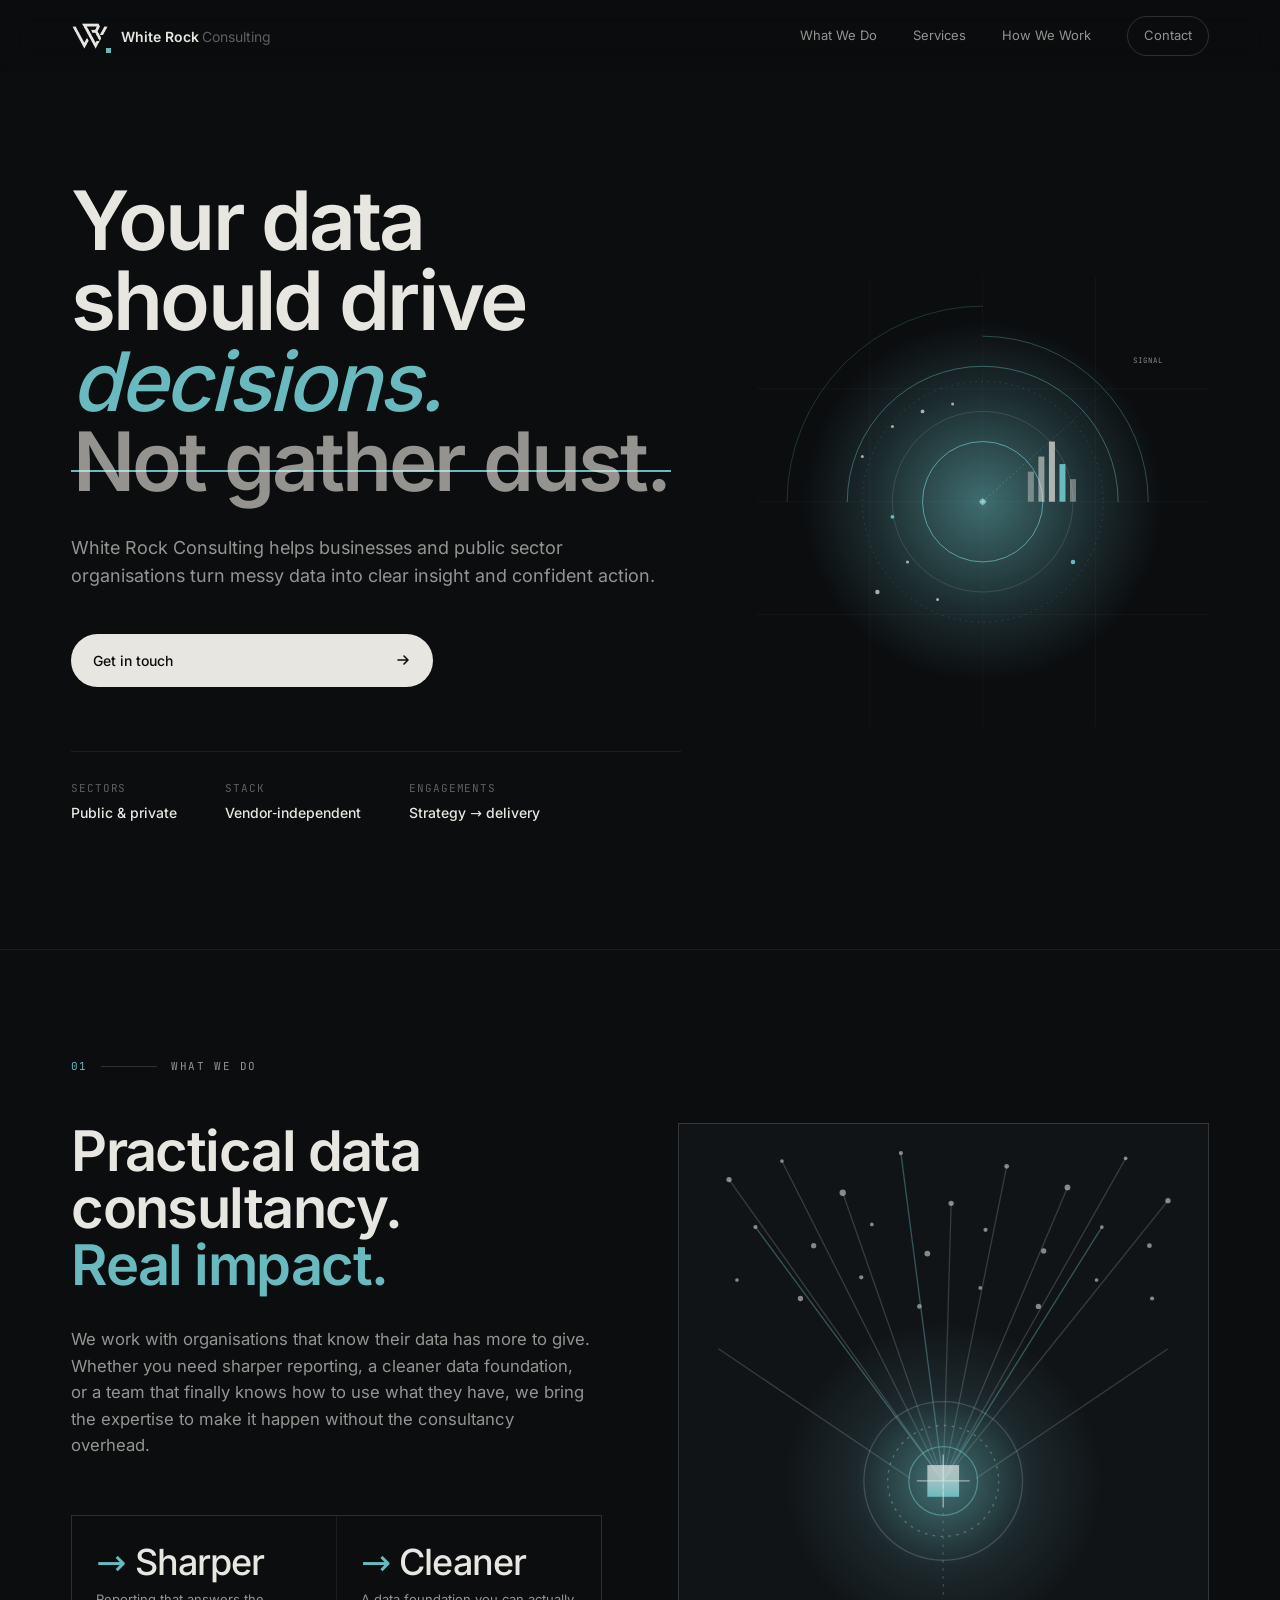
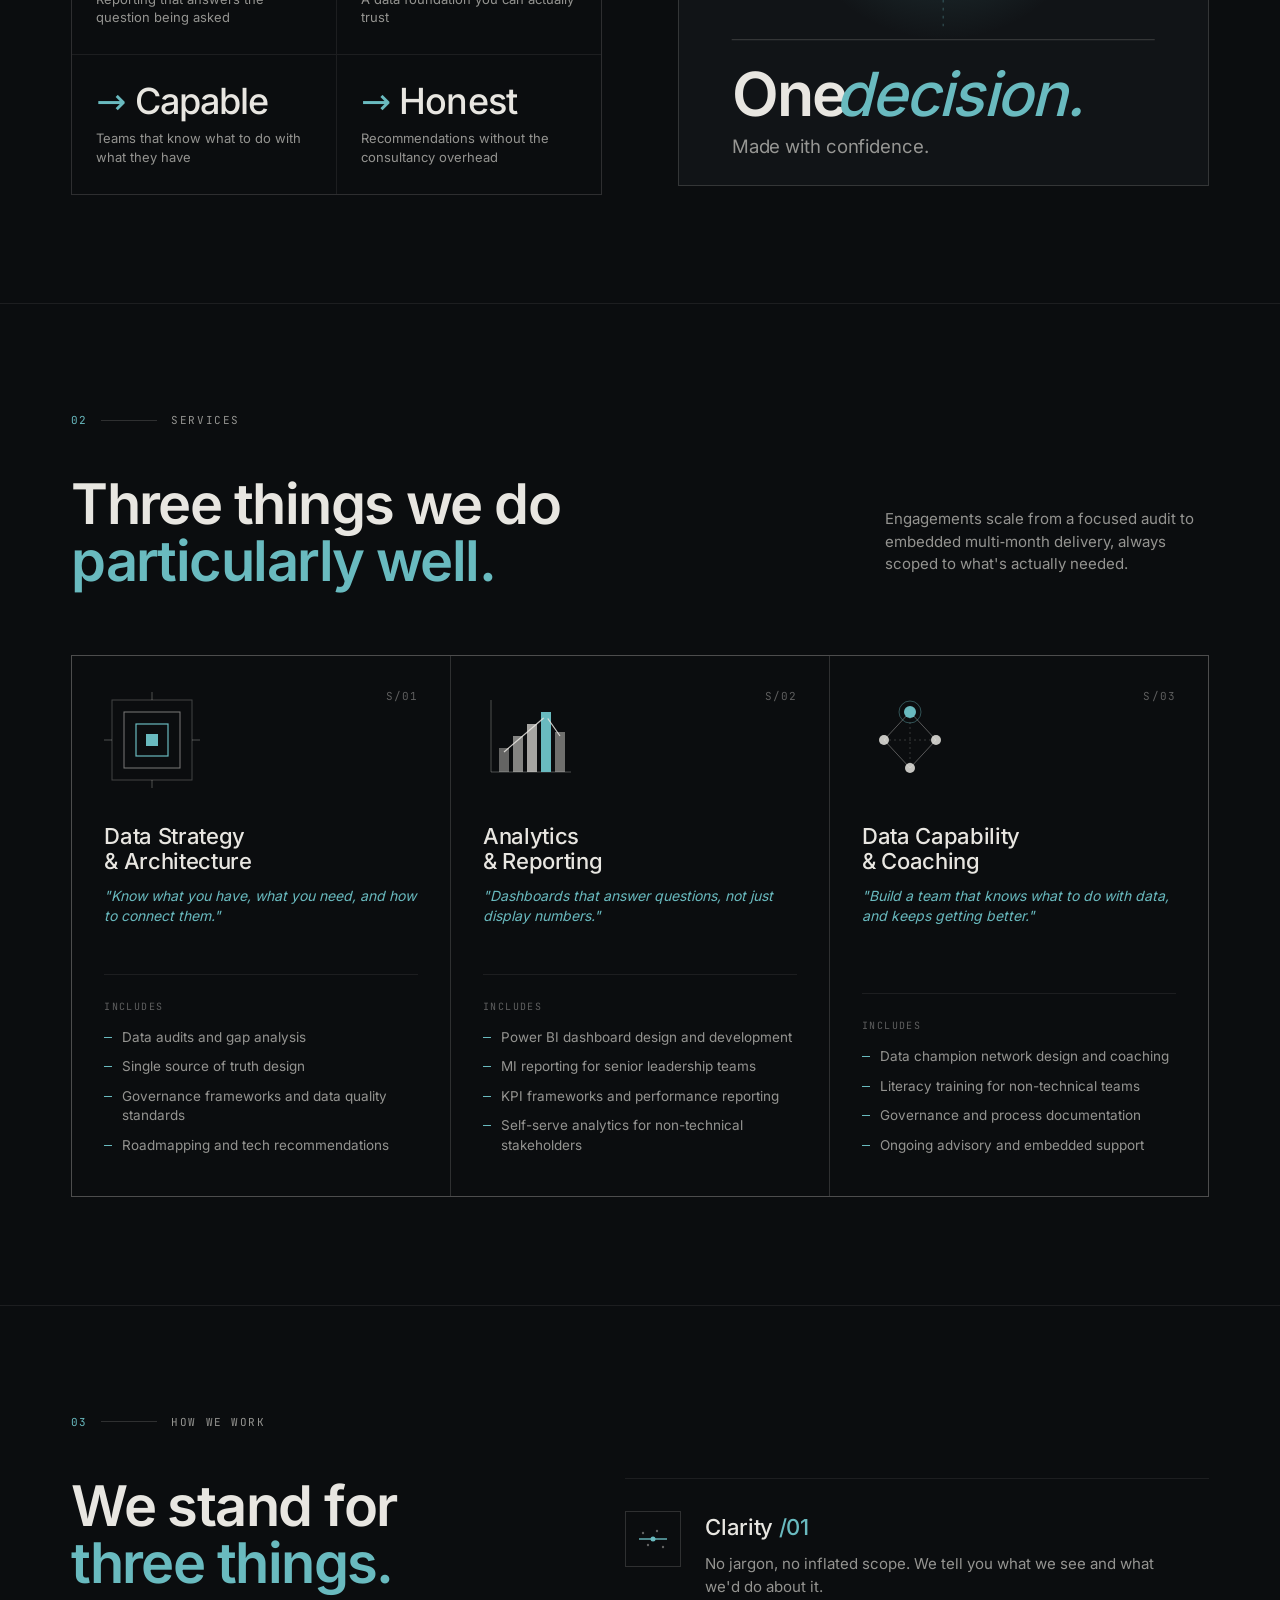
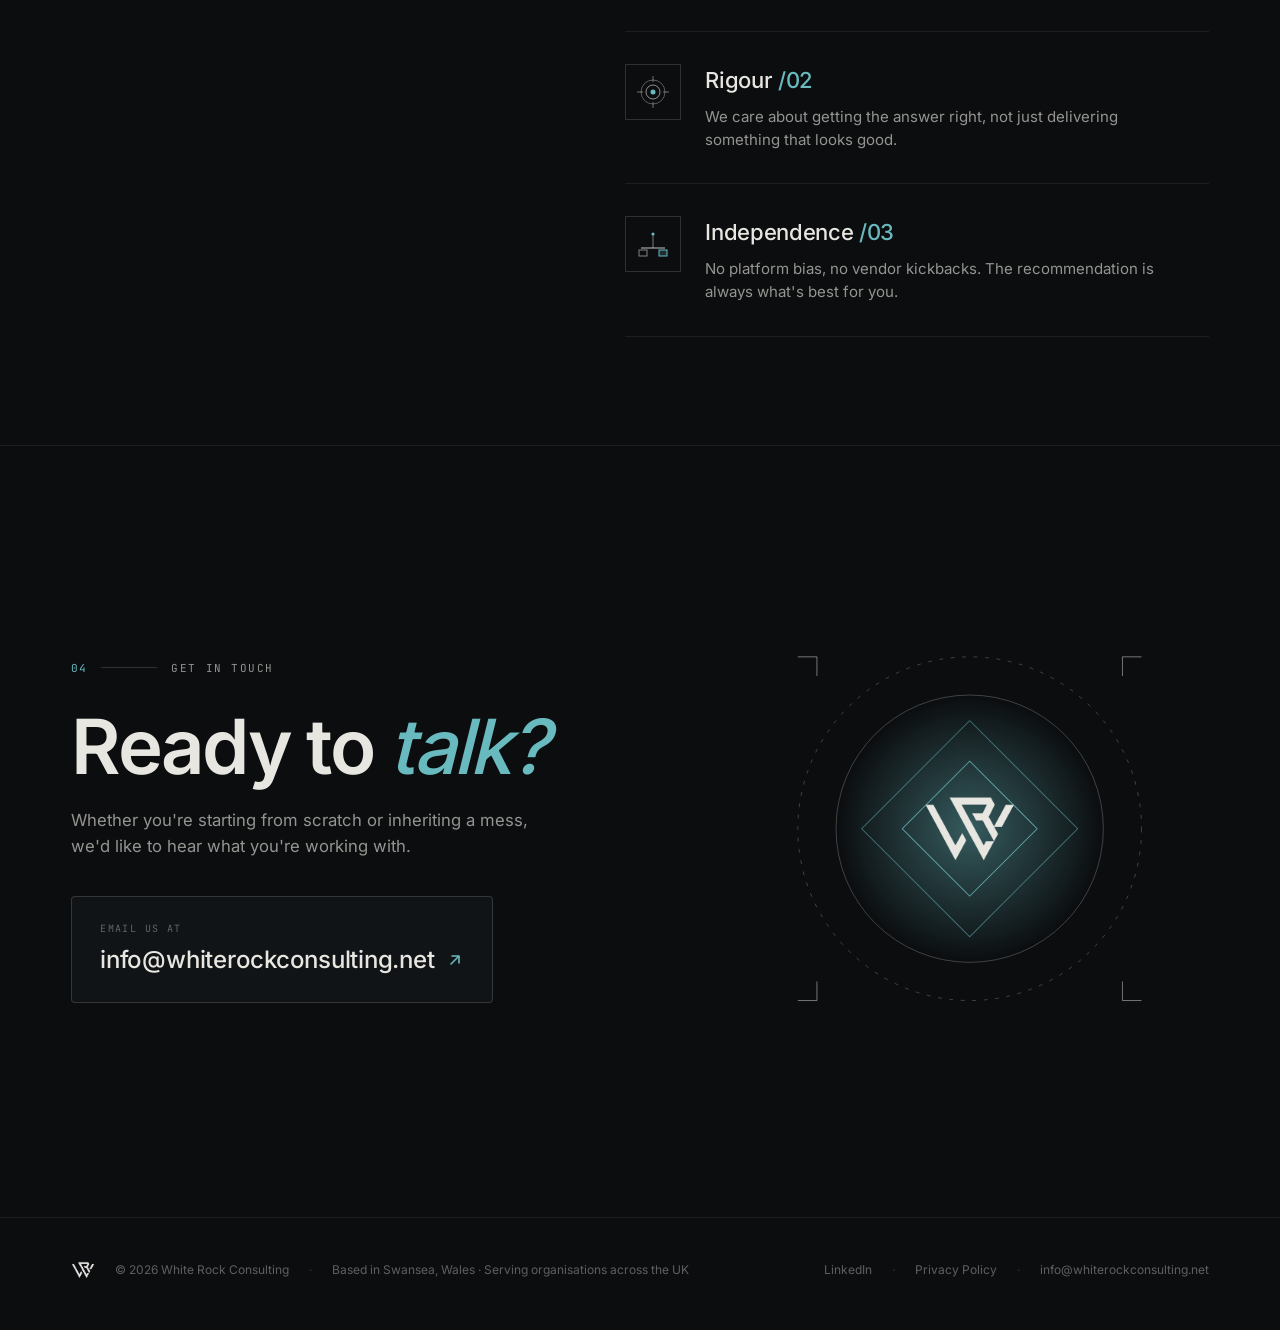
==== index.html @ 0b3af6db "Add files via upload" ====
<!DOCTYPE html>
<html>
<head>
  <meta charset="utf-8">
  <title>White Rock Consulting | Data Strategy and Analytics Consultancy | Wales, UK</title>
  <style>
    * { margin: 0; padding: 0; box-sizing: border-box; }
    body { background: #0B0D0F; display: flex; align-items: center; justify-content: center; min-height: 100vh; font-family: -apple-system, BlinkMacSystemFont, sans-serif; }
    #__bundler_loading { position: fixed; bottom: 20px; right: 20px; font: 13px/1.4 -apple-system, BlinkMacSystemFont, sans-serif; color: #666; background: #fff; padding: 8px 14px; border-radius: 8px; box-shadow: 0 1px 4px rgba(0,0,0,0.12); z-index: 10000; }
    #__bundler_thumbnail { position: fixed; inset: 0; width: 100%; height: 100%; display: flex; align-items: center; justify-content: center; background: #0B0D0F; z-index: 9999; }
    #__bundler_thumbnail svg { width: 100%; height: 100%; object-fit: contain; }
    #__bundler_placeholder { color: #999; font-size: 14px; }
  </style>
  <noscript>
    <style>#__bundler_loading { display: none; }</style>
    <div style="position:fixed;bottom:12px;left:12px;font:13px/1.4 -apple-system,BlinkMacSystemFont,sans-serif;color:#999;background:rgba(255,255,255,0.9);padding:6px 12px;border-radius:6px;box-shadow:0 1px 4px rgba(0,0,0,0.08);z-index:10000;">
      This page requires JavaScript to display.
    </div>
  </noscript>
  <meta name="viewport" content="width=device-width, initial-scale=1">
  <meta name="description" content="White Rock Consulting helps businesses and public sector organisations across the UK turn messy data into clear insight. Power BI dashboards, data strategy, MI reporting, and capability coaching. Based in Swansea, Wales.">
  <meta name="robots" content="index, follow">
  <link rel="canonical" href="https://whiterockconsulting.net/">
  <meta property="og:title" content="White Rock Consulting | Data Strategy and Analytics Consultancy">
  <meta property="og:description" content="Practical data consultancy for UK businesses and public sector. Power BI, data strategy, MI reporting and capability coaching. Based in Wales.">
  <meta property="og:url" content="https://whiterockconsulting.net">
  <meta property="og:type" content="website">
  <script type="application/ld+json">{"@context":"https://schema.org","@type":"ProfessionalService","name":"White Rock Consulting","url":"https://whiterockconsulting.net","email":"info@whiterockconsulting.net","address":{"@type":"PostalAddress","addressLocality":"Swansea","addressRegion":"Wales","addressCountry":"GB"},"areaServed":"GB","description":"Data strategy, analytics and reporting, and data capability coaching for businesses and public sector organisations across the UK.","serviceType":["Data Strategy","Power BI Consulting","Analytics and Reporting","MI Reporting","Data Capability Coaching"]}</script>
</head>
<body>
  <div id="__bundler_thumbnail">
  <svg viewBox="0 0 600 600" xmlns="http://www.w3.org/2000/svg">
    <defs>
      <radialGradient id="g" cx="50%" cy="50%" r="50%">
        <stop offset="0%" stop-color="#5b9aa8" stop-opacity="0.5"></stop>
        <stop offset="100%" stop-color="#5b9aa8" stop-opacity="0"></stop>
      </radialGradient>
    </defs>
    <circle cx="300" cy="300" r="240" fill="url(#g)"></circle>
    <g fill="none" stroke="#5b9aa8" stroke-width="1.4">
      <circle cx="300" cy="300" r="80"></circle>
      <path d="M120 300 A 180 180 0 0 1 480 300"></path>
    </g>
    <g fill="none" stroke="#E8E6E1" stroke-opacity="0.4" stroke-width="1.4">
      <circle cx="300" cy="300" r="120"></circle>
    </g>
    <text x="300" y="320" text-anchor="middle" font-family="Inter, sans-serif" font-size="48" font-weight="700" fill="#E8E6E1" letter-spacing="0.04em">WR</text>
  </svg>
</div>
  <div id="__bundler_loading">Unpacking...</div>

  <script>
    
document.addEventListener('DOMContentLoaded', async function() {
  const loading = document.getElementById('__bundler_loading');
  function setStatus(msg) { if (loading) loading.textContent = msg; }

  // Error sink persists across replaceWith since it's on window, not the DOM.
  window.addEventListener('error', function(e) {
    var p = document.body || document.documentElement;
    var d = document.getElementById('__bundler_err') || p.appendChild(document.createElement('div'));
    d.id = '__bundler_err';
    d.style.cssText = 'position:fixed;bottom:12px;left:12px;right:12px;font:12px/1.4 ui-monospace,monospace;background:#2a1215;color:#ff8a80;padding:10px 14px;border-radius:8px;border:1px solid #5c2b2e;z-index:99999;white-space:pre-wrap;max-height:40vh;overflow:auto';
    d.textContent = (d.textContent ? d.textContent + String.fromCharCode(10) : '') +
      '[bundle] ' + (e.message || e.type) +
      (e.filename ? ' (' + e.filename.slice(0, 60) + ':' + e.lineno + ')' : '');
  }, true);

  try {
    const manifestEl = document.querySelector('script[type="__bundler/manifest"]');
    const templateEl = document.querySelector('script[type="__bundler/template"]');
    if (!manifestEl || !templateEl) {
      setStatus('Error: missing bundle data');
      console.error('[bundler] Missing script tags — manifestEl:', !!manifestEl, 'templateEl:', !!templateEl);
      return;
    }

    const manifest = JSON.parse(manifestEl.textContent);
    let template = JSON.parse(templateEl.textContent);

    const uuids = Object.keys(manifest);
    setStatus('Unpacking ' + uuids.length + ' assets...');

    const blobUrls = {};
    await Promise.all(uuids.map(async (uuid) => {
      const entry = manifest[uuid];
      try {
        const binaryStr = atob(entry.data);
        const bytes = new Uint8Array(binaryStr.length);
        for (let i = 0; i < binaryStr.length; i++) bytes[i] = binaryStr.charCodeAt(i);

        let finalBytes = bytes;
        if (entry.compressed) {
          if (typeof DecompressionStream !== 'undefined') {
            const ds = new DecompressionStream('gzip');
            const writer = ds.writable.getWriter();
            const reader = ds.readable.getReader();
            writer.write(bytes);
            writer.close();
            const chunks = [];
            let totalLen = 0;
            while (true) {
              const { done, value } = await reader.read();
              if (done) break;
              chunks.push(value);
              totalLen += value.length;
            }
            finalBytes = new Uint8Array(totalLen);
            let offset = 0;
            for (const chunk of chunks) { finalBytes.set(chunk, offset); offset += chunk.length; }
          } else {
            console.warn('DecompressionStream not available, asset ' + uuid + ' may not render');
          }
        }

        blobUrls[uuid] = URL.createObjectURL(new Blob([finalBytes], { type: entry.mime }));
      } catch (err) {
        console.error('Failed to decode asset ' + uuid + ':', err);
        blobUrls[uuid] = URL.createObjectURL(new Blob([], { type: entry.mime }));
      }
    }));

    const extResEl = document.querySelector('script[type="__bundler/ext_resources"]');
    const extResources = extResEl ? JSON.parse(extResEl.textContent) : [];
    const resourceMap = {};
    for (const entry of extResources) {
      if (blobUrls[entry.uuid]) resourceMap[entry.id] = blobUrls[entry.uuid];
    }

    setStatus('Rendering...');
    for (const uuid of uuids) template = template.split(uuid).join(blobUrls[uuid]);

    // Strip integrity + crossorigin — blob URLs from a file:// document inherit
    // a null origin, so crossorigin forces a CORS fetch that SRI then rejects.
    // The manifest bytes are ours; SRI protects against CDN compromise, not this.
    template = template.replace(/\s+integrity="[^"]*"/gi, '').replace(/\s+crossorigin="[^"]*"/gi, '');

    const resourceScript = '<script>window.__resources = ' +
      JSON.stringify(resourceMap).split('</' + 'script>').join('<\\/' + 'script>') +
      ';</' + 'script>';
    // Inject after <head> so the DOCTYPE stays first; prepending the script
    // would push the parser into quirks mode. DOMParser always emits a <head>
    // (synthesizing one if the source HTML omitted it) but may carry
    // attributes through, so match the full opening tag. slice() rather than
    // replace() keeps us clear of $-pattern substitution in resourceScript.
    const headOpen = template.match(/<head[^>]*>/i);
    if (headOpen) {
      const i = headOpen.index + headOpen[0].length;
      template = template.slice(0, i) + resourceScript + template.slice(i);
    }

    // Parse the template and swap the root element. Scripts inserted via
    // DOMParser/replaceWith are inert per spec — re-create each with
    // createElement so they execute, awaiting onload for src scripts to
    // preserve ordering (React before ReactDOM before Babel before text/babel).
    const doc = new DOMParser().parseFromString(template, 'text/html');
    document.documentElement.replaceWith(doc.documentElement);
    const dead = Array.from(document.scripts);
    for (const old of dead) {
      const s = document.createElement('script');
      for (const a of old.attributes) s.setAttribute(a.name, a.value);
      s.textContent = old.textContent;
      // text/babel scripts with a src: fetch and inline. transformScriptTags
      // does XHR against the src, but blob:null/ from a file:// origin is
      // silently dropped. Inlining makes it a plain inline babel script,
      // which transformScriptTags handles unconditionally.
      if ((s.type === 'text/babel' || s.type === 'text/jsx') && s.src) {
        const r = await fetch(s.src);
        s.textContent = await r.text();
        s.removeAttribute('src');
      }
      const p = s.src ? new Promise(function(r) { s.onload = s.onerror = r; }) : null;
      old.replaceWith(s);
      if (p) await p;
    }
    // Babel standalone auto-transforms type=text/babel on DOMContentLoaded,
    // which fired before we swapped the document. Trigger manually if present.
    if (window.Babel && typeof window.Babel.transformScriptTags === 'function') {
      window.Babel.transformScriptTags();
    }
  } catch (err) {
    setStatus('Error unpacking: ' + err.message);
    console.error('Bundle unpack error:', err);
  }
});

  </script>

  <script type="__bundler/manifest">
{"7ad428e5-df60-46a5-8f53-5d02e26fbb34":{"mime":"image/png","compressed":false,"data":"iVBORw0KGgoAAAANSUhEUgAAAfQAAAH0CAYAAADL1t+KAAAQAElEQVR4Aey9aZAkx3Xn+V5kt6x326Y/9JKdEZndldlabn8YNW1tod2xsdYHEjIND4kCzyFBiaS4IkVCFHEQ940GSAIkiJMgKR7gJYIHeALgLc0SQ7NRr+3aEjszbJsZg3HUWVXIq0nDB5jBpo1VGT7umVmN6urMqsjM8Ij3Iv5pHpWZEe7Pn/9eZL1wD4/[base64]/6AAAiAAAiAgG4CcOi67QftQQAE/[base64]/BHKTDoeeG3pUDAIgAAIgAALpEYBDT48lJIEACIAACICAXwLbSIdD3wYODoEACIAACICAFgJw6FosBT1BAARAAARAYBsCKTj0baTjEAiAAAiAAAiAQCYE4NAzwYxKQAAEQAAEQMAvAfEO3W/zIR0EQAAEQAAEikEADr0YdkQrQAAEQAAESk6g5A695NZH80EABEAABApDAA69MKZEQ0AABEAABMpMAA7do/UhGgRAAARAAASyIgCHnhVp1AMCIAACIAACHgnAoXuE61c0pIMACIAACIDACwTg0F9ggU8gAAIgAAIgoJYAHLpa0/lVHNJBAARAAAR0EYBD12UvaAsCIAACIAACEwnAoU/[base64]/BKAdBAAgXwJwKHnyx+1gwAIgAAIgEAqBODQU8EIISAAAn4JQDoIgMBOBODQdyKE4yAAAiAAAiCggAAcugIjQUUQAAG/BCAdBIpAAA69CFZEG0AABEAABEpPAA699KcAAIAACPglAOkgkA0BOPRsOKMWEAABEAABEPBKAA7dK14IBwEQAAG/[base64]/3U8BEEtiUAh74tHhxMQiDmuMJMt2EDA5wD6Z4DxObrv1ldrSf5HSIPCCR16CAFAlMJRFHzY/Zg225IIAACKRNYq8R3pSwS4gpKAA69oIbNulmG6aas60R9IFAGAkz09l5v9aVlaCvauBgBGQ59sTagtAACUdT4siHztABVoAIIFI6AiQd3F65RaFDqBODQU0daYoFMVxBeIAACqRNg4lf1eq0/[base64]/dN5fnFJkAACILCFwP5eZ+WDW/bhKwhQAAYlJuCx6YcOHXqWiBHhivACAR8EzNX9/[base64]/P2A3JDwFILS+Baq+zfEN5m4+Ww6HjHMiUQBi+5LQxdHemlaIyECgPgetXV1f3l6e5aOlmAnDom2ngcyYEonrD9dKfzaQyVJIuAUiTTmDf7soA0RmlW8mTfnDonsBC7PYEDJtbt8+BoyAAAvMR4A/8ZnW1Pl9ZlNJMAA5ds/UU6x5FzU9a9Vt2QwKBDQJ4T4nAeiX+aEqiIEYRATh0RcYqmqqGCSFhi2ZUtEcKgT/v9VZfKkUZ6JENATj0bDijlgkEoqjxLSZ6asIh7AKB9AmUTWIc31O2Jpe9vXDoZT8D8m6/MZfmrQLqB4GCEnhFr9f6w4K2Dc2aQAAOfQIU7MqOQLXedIu2/[base64]/q9/+pOumI130QnhkBOPTMUKOiJATC2tL9RLxCOl7/hcj8HBsYvHAOiD5x95hB5Q7RGkK5hQik6tA7nZX/vds99XK52+q/WIgWCmdCgCm+MZOKFq/kv4a15suxgYE7B2IKbl38lPIu4T3ea8i2gqm19Xqn/qVcX/SCn5zagDkOpOrQrbBXsAmelLvF/0+vt3J0Dk4okiGBaq35VVvdSbtJT3/Sb7eOSVcS+mVDIDAkf0EUNt/Ihka+tQx/l3Hwf8v1RcGGn/ximqSsD05PnB0uvdNK69tNborNx+UqB802CLAhHcFmmB/a0Bnv5SUwDLHK5l9KJ2CIPyhdxzT0M8zpPHufhjLbyTDsJgJvl2OmY6k69HHN0oedLux3Vl4x1hVvQglU641/sKo9aTfRyRBd0O0uv1m0klDOP4FB8GH/lSxYg+2dR1HjPy0oRXxx+//9dVZJDSNnJ8L6UqojJqk79LDW+KyFecpuYpMhc69Y5aDYCwQCvuyFL3I/2dEE+UOtcvGp16zbbV1I6J2LsaP9/65iFIKNuSZtaKk7dKcgk0ldUSc3xe1ov7P8thTlQZQHAmG45O6jP+JBdNoim732MlaNS5uqEnkcB+5Wo2xtmR4tSe/8EmsIDfOkHh8vTGXVTS95cejVWvM7VsVf2E1sskOlHxGrHBQ7S2DXILj+7BfJH5iOE16lI+BmUevonVMpHlczZG5XcBIOKOCbfeh5jkNPswI7DCk9dnDd3mvRMfEqTcMok+VCwtof6X0K1EYkLgVGSltFjit3pS0zdXmGvlmG3nmvs+wu/g+kzi99gQ+PRx9Tl+zNoVfrjX+02v7IbmKTdRS3iVUOip0lsD6ouAlHCkLC8lW93q80/EM5yxYf5ifQ7a6+TEXvPCANvdb5DWFLjn93qc4Yt2J9pDMUrN3qQ7CT6c2hO+EUbB4uHe6R9mdfv7uMCU3SrLJFn0OHDj1rDMm/T0m0h+Ld7uJjSwvwtYgE2MTyOwQl6Z3b350LRrVP/HnG9GAYvuS0Lz29OvQwPPRLe6/6K76UT0OudRSX/WZ1tZ6GLMjwRyCqN9yFl1uRzV8l6Uh+96+feeZIOqIgRSoBF4XM6nah3UQnU4Leebd7qmmN8F67SU+nw6jhbgt409OrQ3da7x4EmQyDuLrm3PYMghirEM0JL8tixvAtWdY3b12DykBHUIt5G4hyRAqeO2eib5Xh3jlT4CY47yH5L+/zLbw7dDepicjcL5m1YXonQsJKttBIt6i+9EVD5unRN8F/DV00DD0pWEWoNj+BYe+c6Q/nl5BNyZjpOBX8NfydGXqLgma2wlrjAd96enforgFrg4rrAT/vPovdYuOGdKeoh91iCDDpeDIBIWHFnDKpKxIH4gOXlKV3bjtjGubW2D5tuiFep53TmTh0N6mJiKWD/+Ph1R7hJZlAFDV/aPU7YTfRyYxCwr5JtJJQbmYCw9450R/NXDDjAmXonZ/urL6KiF9G8l8n0w7xOq3JmTh0V3lYW3IOXfbCLTn1qhwfbMkJDIxREZWNDeFeenKz6sgZB+IDtNje+bfLcO88pljF7yugILPIqZk5dPdrtSfabe5d6jbuVWGhDakGGutVrzefIkPfHH+V/NbsdlfeJ1lB6JacwLh3/q+Sl8gnp+2di/4/mwYV+7t6p5UjPsSr9Sk/PVA79BOrayYpU4derTU+Y1t1ym5ik+1VFexeuljUCylmgvi6hQRkVJiNEX+/NSMU+quJg9ulN8I6kO+UoXduf1cqLlo44KuzPGcydeiuYSx/4ZZmt916v9MVm1wCUXS4RcyfkKvhWc32d9vL4h3BWW3xl/CSBgAAEABJREFUYSKBce9c/rLLTLdObECBdo5DvDbFN4npUV8hXqe1PXOHrmHhFmbGP+BpZ8yW/Xl+XVtnd5Uu++kJC4iZrh2HprTfkDQSMHEg/hGwsvTO7fkjPbaJVZHOGIq9BpFxlWzdgq07svjOhqQv3LK/11nBUGkWJ8MCdbinJ5hVPG64h+Ld4idTLWCKQhd1vXMmeqX4Rpahd95ddkFkVIR4HY4iZnzS5OLQ3cItTPzjjNs6Y3XmavSqZkSWevadBVajprvw8hYbeWcNEud4L0LCJmYlKiPHFfHD2Ib4u0W/dz4M8Sq/M+jO3ed8h3h1lUzacnHoThET8HXuXfC2x/aqnLMQrCJUcwSYSPw/XKfnIFjHhEsHQtF2ut363wyZV4tXmY2KsMiLcGSEeKWdXrk5dA0Lt1h470GvylIQntzTE/af7swhYbNvFr8OwYuyp75IjTGzi3K5iAjvZcvQOx+G5tYT4tXdFvBu90kV5ObQnTIKFm4h9KqcpeRvAQXXydfSaojgRRaCjuR651bTP7ab7FSC3rmJzT2yjTDSzuQ8oTpXh65h4RYi9KpIwataW3rMDr0/JUfVyZoYogv6ndbrJx/FXkkEbO9cwS03/l7R7527EK/2ty1/UiLRySha+lKe53CuDt01XMXCLehVOVPJ35SEhDXE98mHWW4Nx73zP5FOwbC5WbqOi+oXI8RrYoS5O3T36BERe18nlhZ4mWGvauV1C4hA0QwIVOvNE0TmsQyqWrSKZr+zcskiQlDWL4GYWMFjhuaxKGr8J78k8pXea69cbDUQH+LV/t/5+YEMQ7xaJhNT7g7daRXWlj5s30Uv3GKvEjFD2RpJeqrEu1TcSzdkbpfOsqz6DXvnTK+R3v7AkIKLjgUpshHd2dtoHRu6ceNznu8iHLoDYO+R3ObepW5MfKTXWX6PVP2g14jAiw8edLPdPzv6JvrvgX53WejjdqK5eVcuDvi490oWrsA8dqDe/P8XFiNYgP1/e71VT0WI19HooNU25yTGoVcVLNxibaVgkozVsuwpWHPP5J6RjsEYhISVZqNh79zQRdL02qpPKXrnRBpCvA5MDiFet54PG9/FOHSnEMtfuMX2qlrOWTh1sQklEIYvOU3EGh5z2cuDXaJHpsjDS7LImFmDPR4vfO9cS4hXoofzCPE67TckyqFrWLjFGL5udXV1/[base64]/1muvXJQkI/KkS2DUOzfiw/[base64]/WJ1g2IvEAhYxb10q7D49betjoVJgSH5j4BxOr1z0UZTE+LVXCOZo2iHrmHhFiY+0u2uvFOykaEbURgunWRDuS5tSMleCF6UjNPCuWzv/PcM0ZsWFuRZQOF7553lKyxC+SFeiR4fj/ZZdWUm0Q7dIQsVLNzCxqBX5YwlfKvEwc1WRQUhYRG8yNrJe7K9c/nD2Kyld76QuVSEeKWA3f+PhRrqu7B4h+4AMJH0H169216+1umKTS4BNy+DmT4uV8OzmiF40VkUfj7Y3vk/t73zf+1HenpSg0EsKhJZei0bSeqNQrweGH0T/fdhN8onWkOrnAqHXlWwcIt1FDchJKw9o4SnatRw99KfE64mkUHwIp82sp0E+Y6S6YkDBw//e58c8pTd6/3qACWMDJqnnrbuM9JCvFqdJiYVDt1pbpik94D37aoMbnK6YpNNgNncIVvDkXaM4EUjECn/db1z60jekrLY1MXZ3vltqQuVJDDe7X6H4kO8EtOD0kK8TjOjGoceRY1v20b8wm5iExNf+ZvV1bpYBaHYkEA1at7LRM8Mv0j+w/Tmbnfl/8hLxV639fVep/Vvi7axoR/kxXSGeh8vdu985ahl8W67CUjbqnA6jBrXb5tD0EE1Dt0xsz/Ey9275G29En9Esn7Q7SwBDRNxiI3JLxaD4Z8R8cuKt9FhEv4K4rjQUeEoHk4kFh/i1Z4md9lNTVLl0FUs3EL0NrfAgJozoKSKVmuNR2zTT9pNejrW6y2/Jg8lw1rjc4bM03nUXe46zWNF7p33261j1r7il6m1Orbsb2DhC2orJ7OkyqE7KiZQECAkNhpmUjucpd6Y+CoNAExs7s1Lz4ACN4kwr+pLWW8QG/nBbhawjGHWEeLYsIpRvM2mUOfQ3cIttgGud2XfxKYLe+3lPxKrHRQbEqjWlv7efnjSbqKTvfA40mu3/jIPJS0jF+ZS9NyVPLj4q5O/V+Teea+9crFl53ro9k10OhnWl74hWsOhcuf+UefQnfq7BoH8SQpMCAnrjCV9C/gy6SoO9WPO7V4e63i0aIhJ+5+Y4mI/KaMkxKsdmRId4nXaea7SobsAIbZB0u9tHO11Wn9m9UQSTGAULIK/JljFDdUO9DrLuQwBurkrRMb11Dd0wbsHAob4u7Va8z97EC1CZL+zcolVRHyIV0P00wO1Qz+xuqpLaTv0zACoWLiF+O7MgKCiuQkYVhM/ILfgRZV4F+6lz32GJStoKBYfWjRZSybnMmRun3xE1N4BB3y1KI1mUEatQ9ewcIu1Q73XGS48YD8iSSUQRYdbVjfpIz5WRdq7u5JPKNAXHzzoZrt/zimBLX0Ctlf4nSL3zrvt5eOWmvgQr0z0yGjUzmqrMOly6FsAhwoWbrEq32I3JOEExiM+8kPCEl3e7Z7KZdiSKwN3Lp8RbkqV6hkyjq1K3XdS2oV4ZaYP7JRPwPEzMet+/l+1Q3cnABMfd++Ct/22l57bhCbBXESpNhrxIRV2Yspngly1+rt9ey89t0foRJ0wKSrDRN8ucu+cRiFe96WIzI8opgfHo3V+5GcgVb1Dr9aWPm05nbLbosln+SsQEtYn3nRkh7WGi/J3Oh1pHqUYvrjdbl3gsYaposNa093nfXZqBhyYmcCAjPyFYmZu1ajAeDRJQ4jX5zSFeB3RPf+veofummRY/MIte9Z3mTucrtiEEzAml5nks1KpMD80a5kU8+NcTgmm7Z1/q8i9c6bAXSRXSP5LxejcThgL4dA1LNxCxvzlr5955shOBsHxfAmE9eYXjI5wp8e63dar86BlRzIetPW27Ya0IIEBmdsWFCG2eL/dOkaGxK9qZwG6EK/uwsN+1J0K4dCdCTQEvxjwAPcfnbGEbxywipCw9p9lfjPzDasMvCHq1DP0zSL3zo2SEK9WTw2P0yU6dQvj0F3wC9uzkh0MgOk1w6vWRKaZKRMyp0ggDBs/sOJO2E10YuIj3e7KO/NQMqwvfd1eUPwyj7qLUmfM5nhR2rK1Hf3OyuvsvmN2k55ORtHSl6QrmVS/wjh012AOKte6d9Fbvvc+RaORpNzAmEsl6TNNFzbDZSinHfa7v2Ku8FtBgaUzPVro3jmZD2qwXkBBoUaaCuXQNSzcYogu6HaX36ThZD+rYwk/1OvNp5jo2wqaXu+2l3O5kA3D5s8sH7fAjX1DmoVAbExhhnm3ttv2zl2I16Nb98v7bn5+QGmI12ksC+XQXSM1LNxi7/frWD7QAS3xxoNAxYx3Zrr5mWee+Z/yMJVlVKgeTkYM/9+C985VXKzY/8M3ZmTvzKopnENXsnBL0977fF9mVpZdkVjtDhw69Cs7pP0psQq+oNg/qwTrufxzqh469B+tGo/YDSk5gX/R662+NHl2PTl7nWW3Eqb4EK9kb3lU603x82RmtXzhHLoDMA7j+bz7LHWzjkLFPSap/LLSy1TWXW9D9LnkWDDxlXkFL9IwKuYYidoGcX5PKHgC4UK8WtEaRrUGhuLrra6FS4V06KMwnkb6c4X77b1P5ywKd1KJatCCyoThS07bIW0Vq+atV+KPLtjcuYqPRsXM/XMVLmshpj/stZf/[base64]/Y7K6+Ys+xCxcLR4jaiR8UWaqCPwmzUXwT19YR4PT0+R31YUoTMQjt0R9iw+IVbaD2I1f+oHeuib0wm25CwcwI1ZPILMWzMTXOqXdZih7U/8WL/x96pwXhMrGOUbQGYhXfoUdRwwUF+sQAj70Wto3hDXsthem9cgSqo1prfZaKnFDTpaL+z/PY89Azrzc/bC4qn86hba52an3g53Vl9FRG/jOS/To5H2eRruoCGhXfojg0buty9S95yXg5TMhpRulmHLv5ccsAM0Yfd+zabt0Ns+GpvwospeH+/27pFY9NiilUEyWJilXxnPSdK4dBVLNxCdKzXXrloVgMif7YEDtQa/46Ynsi21rlqO9TNKyRsvfF9q/E/2g0pIQFj+HptT7zYWwVuYaBcnqpIiHUj2wnbO39s40uR30vh0J0BWcHCLYZ1XO06nmXeKoOKinCnzJTb/eyY5I+KCTuH/0eKd7vHI4WpNV0de6tAxT1pq+c101tRrCOlcegaFm6xw0JHeu3Wu4t1ihWvNS8+eNDdI/6cgpbt63ZW7slDz1qt8QtD/[base64]//PytVwpBkTvT2vkLBcGdxqtRA/kmF1fCHl/IlN8ImcVZhavb3YaJKCp4ZsA84UOcSrbd/EVDqHPgpRKX7hlr27K7GKCScTz6py7bxdQ3NNbHK5l16t/m6f8gx0o8E45+v4e/2c4gicr8q5e1hLiFemB0ejaFSqV+kcurOu7Vm5hSTsPxr3Tex22fBqWKx6UMwRCGsNFztdfEhY20t/ZbfbutDpnPVmf28qRjIy4pKoGsPkhrUT5c0q03CUx5CG2POnw6hxfVZcJNVTSofuDMDEx9275I2JERJWsoE2dDOsYYIQsWF38bGhddbv7lZX1nXqrc9QrddZFnVe5TXKM4cRS/t/s7QOvapg4RYyfDFCws7xc864SFhf+oatUnR4YaufS0d7ndafuQ9Zb3Yk4wFmus0Yuj3vzd4CUDOTfOZgM54M60K8MtErPYlPU2zLnWtpCtQkq7QO3RnJDmtd594lbwgJK9k6L+hm2CgJXsF3v6B1tp+qUeOOqN44nvdmbwFcycQ/zrb1c9X2z8j8joiQpbGSEK+kZLRsrrMhQaFSO/QoanzLMpLeszrmro6tnkiCCURR80lD5ieCVdxQrd7rLF+x8aWs7yaQvwrj0DbGvL/Xax0efs7pT6+9crGt2oV4tW+i04nxaJloJX0qV2qH7sCygkcw1FwdO6Al3jgIlPTSSUSvL89TxT2fzERfzlOHxHUbzveeMJt8608IynBc+vgdpXfoShZuOdrvLr8j4XmNbDkRUOQk9tteuoo1rH2asjIIdDgAQ2/pdJZ/3yeLabLteeJGc7IJ8TpNiQT7DdFPo+jwv02QtdBZSu/QnXVZw8Ithkr/D9jZSvqmxkkQfSCvkLBSbOgiRzJTbnMKZuFg/1E/OEv+FPOKmmk/pV0DDrBkr2NjzxP3Vu5Nw8It1kL1brelZUjXqlvONHQShjSsEb1nvWJuL6eVXmh1NWq4ibHPvbBH7Kc/yHouzTjE6wGxRMaK2Vsnj7jRsfHXaW+l2A+HvmHmwLgQlRvfRL6zKddCAyKNkEApexvnWptNgZMw7/r1M88csbqWOjEbFcuWxibObDRhGNRKwfwie+KeiTk+bt+RLAE4dAvBpTBsnrLveQ1r2aoTpX3d9oqG3l+ixhQ5k3USKgKpDHhwb5HtkKRt1ajpGLST5M01D9NLswoJG5jAOck9ubY3SeVMD9p75/lHakyiawZ5ggzqUFPF2iBwV+qiF26xjuLqst/71HBCWSfhYqdrcBKv6bdbxzQw9amjHbZVESrUEHmfce5CvNp63uaTd0qynytriNdp/ODQN5FRsnALrVViTJDbZDepH5npRqm6naMX80PnfC/hl2qt8Yht9km7SU/1frd1lU8lxyFeKz7rSEm294ublPRcVEzi8nDoW1CFtab4hVtsb+Id7ip6i+r4KoxANWr8nVVJvJOwvbELut3lN1ldS52Y2KujTAuuMextvo+9d/5y1hPiVdwCNmnZeF45cOgTyDGxu3804YicXSaOcS9djjmmahKQjmAzrGNm/lTOaRyo1pb+3sp50m7S077xDPTU9WQTfDh1oR4EGubSP6ExCetcDn2SoCLtsz/sT9v2uEly9k1mYuJXdbutC2VqB602CByoHXLhYE9sfBf83ux2V94nWL9sVAv4smwqWrAWQ5enPZemNwrxqmE+xckoWvrSggQLWRwOfYpZDdN1Uw6J2c35LocphoN0RQbGXCpdR6cfG6NiZr7T1dc2fp75q77kpyh3z/qulB+3UxLiVcuoV4q2TixKoENPrLvXjJGOhVuOjq+qvbKA8MUI1OvNp4jM1xeTkknp/d32svjbTb5J7BoE4i/mhwyM+cu04gj0OyuXWJniQ7za39HPx6NeVl2krQTg0LcS2fSd7bDWpq8yPyq5qpYJLzutDBsVM96Z6epe71fio4P5tJyL9mcdx/0+60hLdlpxBAwZFfek7f9kFb+jtOw7q5zSOfRZAFXrjX+0J7q7BzpLsazzNnud5cuzrhT1zUZgHPxCeuAi16i9Jt6t4p+7U9bXtjaouKdd5Ef7Y3pNv738B4twGE+wk38Rx/Rotd7UMB9lEXMsVBYOfQd8GhZusU3w9hiLlY2UEoE1BYGLXFOZ6JK0hnKdPI2bi0lhlCyIZJjmvlAcjsZoGIkkOmMovl7juZSlznDoO9AeL9yScJLMDsL8Hd7f67RUPG7iD4F8yc5JELGKoEDrQVz6oB1RvfFRIpIf7Y/o9/ud1hutrrOneLeLjik/xCvRZ8ajXLO3sUQl4NCTGDswtyTJlm8evnJ4tZ2vEqh9BwJhbck59NM7ZMv9MJN5Q7vduiB3RXJWwBhW8Nu3d/yJZ45LMQ5O9e6cESep/jkK1tzvJkneUueBQ09gfikLt+yg6h6Kd6OXvgMkEYeNuUmEHjsoUUFIWIrqS180ZJ7eAZWEw4f7o5nqyXWJjZsnUEleILecd4XhS8RfBOdGZ1PFcOibYGz3Ucn9z3eX/d7ndjaUciysNx9W4iSO9dorF0nhlpseTB/Ire4ZKrbn1PGk2fujBXlemzR/jvlOh7UGQrwmNAAcekJQo/ufRvyJNagMZh56GyHA3ywJsAmuybK+eesyjBDDUdT8keWnYXZ1td9tJbpFYHj2IXrLIPPExLdlXqniCuHQZzCehoVbyNBF46vvGVqGrFkTCOtLT9g6xTsJ+w/1SK/d0nCf1eL0l7RE+7P3/K9bXV3dvx0JOzT/Onv8mN2kp5PV2pILwy1dTzH6waHPaArWsCiAwHufM2IuRXYtToKYSz83Yxjtj+lRBSfm3t27zLZxBAzpCPFrLyYTjTYosElmKsKhz4i6Gi39rS0ieuEWtxxmv9N6g9UTSTAB5ySsrb4jWMUN1Q70OisqJvJtKOzj3Wh5DtqY9/d6rcOTGNjeuQvxenTSMWH7Ttje+WPCdBKvDhz6HCYyLH/hFkN87xxNU1pEr9q74oqSUJbmhp2GcvVaIZnmUXS4RUwPJcudcy7DE+MIGDUhXo2KOSY5W/m86uHQz0Oy8w4lC7c0+92Vv965NciRJ4EXHzz4tP0n60Z98lQjSd17d1fi0k9QWlsPjltYz9tNdjL0lk5n+fc3KzleeEd+iFeixxHidbPlkn8OkmdFzs0EWEG4RGOM++ezWW18noOA7yIcrDs7yXcSRJd1u6cUrMjlz2Kjp10m93791TqfZPvP/WxIWBd0inU8fjeggG+er8UoZW0OCPMQGC3cQj+dp2yGZQ70u8ul71VlyHuuqlzQDGPonrkKZ1yISYcz84klrC25SYIaAp38wenO6quGLEYhXvcNP8v+83AYLp2UraJc7eDQF7ANB/[base64]/blGWGZRvGKa32lEFFrxVM+BQ+Crg0FMwsYaFW+w/njfh3mcKxvYsolprfpeJnvJcTRrij3a7y3+RhiDNMmJjLtegPxu6W4Oe0HExAnDoi/EblnaPsjCbjw6/CP5TQUhYwdbZpJoxl276JvajdRJutrdY/bJQbBTtj7+bRV0L1tHsdlt/s6AMFBdOAA49JQNVo+YHrai+3SSnY73e8mskKwjdiMZBNR5XwKJunYS3+8gK2j9UcVcc3DD8IPwPG75DuIpQb0ECcOgLAtxcnBUs3GJig5Cwm40m9HMlrlwrVLVz1LJOovQTmRRF+9vf7azAqZ9zBhfrCxx6ivbUsHALEx/ptVvvSrHZEOWBgHMSVuzn7CY97eu2VxROuEwXKyuJ9sdkEJciXdOLkgaHnrI5jIKFW4j5zpSbDXE+CARrrvd7xofoNGUym6t/s7paT1OmNlnu+WmjI9rfHop3u9uD2hBD3wQE4NATQJolSxQ1vkWGfjlLmRzyHuh1llXc98uBjZgqnZMg0nGLZK0Sl/4icXO0PzEn0WRF3vPrZ545MvkQ9momAIfuw3oVc4UPsSnLvL7sy2GmzNOLuHGwDfEhYZnoHb3eylEvEBQJZdaxsMggGOAxNkXnVVJV4dCTkpohXxg2f2ZI/MIt+3ZXYhWhRmdAX9Sst2tomImNigVmfLIcz6PxHO0vlRa8tt9uHUtFEoSIIQCH7skUGhZusU2/AiFhLQXhKaw1Pm5VFO8kbC/9ld1u60Kra6kTk7laBQDEpVBhplmUhEOfhdYMeZUs3EJsKqUPDjKDWfPLavj6/CpPXjMbdhcfyQsUMGe11vyOvbgRH+3PjiJe0O+03rjVBPiulwAcuk/bKVi4hcj8Ge59+jwJ0pEd1pcetZJO2k16Otprr7xVupLe9VMS7c8Ql/[base64]/XaWHCpZpof3RVr/erA1mdHKjHDwE4dD9cz5PKGhZuIbrrPMWxQxyByiC4SZxSExXiK8vuJBRF+9tL8W4s3DLxPN7YKf8dDj0jG40DTrhJchnVOFc19X63ddVcJVEoMwIvOnSozUwaIn3tofh3Sj9BTku0P3sCvxchYS0FxQkOPUPjGSbxzxIbw6W/95nhKTF3VdWocZ0t/JzdhCfzLjgJayJDx0nBaxCsf1SBmoVUMY1GwaGnQTGhjChqfJPkL9yyr99dxo86oU3zzMZsVAyRDiqD0j/rHNYbD9lzRXy0PyJ+XR8hYUnrCw49a8spWLjFGLqs7MthZn1azFNfNWrea8u17SY7GfpTOAlrIiXR/gghYa2xdKbpDl1ne8RrHepYuGXPIIg/JB4mFCQmukEFBjgJCutLj1p7aQkJ+3oV5xWUPIcAHPo5OLL5wkFwTTY1zV+Lvd//ToSEnZ9fViWrtcZXbF3iQ8IaIsQNt4YiPSFh73PqYtNFIC+HrotSytqOFm7hr6UsNn1xscG99PSppi6RiVU8mWAQN5yGIWGJfpT6SZC+wGa/s3JJ+mIh0ScBOHSfdLeTHcQ3b3dYyLE/xr1PIZbYRo1qbenv7eEn7SY9Nfvdlb+WrqR3/QJ2Tyh4r2bRCgwZRI8SIEarAAAQAElEQVRbFGLG5Yvp0DOGOE919l66eyZd/qIouPc5j3mzLxOwioVbjDGln5sxjPZn6Esk/3Wg312+Tb6a0HCDABz6Bokc3jUs3GLsvc9ee+UtOeBBlTMQcE6CSMFtHKL9cBJElThwI3RnSPjLGLqm7NH+hJvoHPXg0M/BkehLapm0LNxCbD6SWqMhyBsBwwMVIWHhJIhctD9ietDbyZCe4L0m3nU8PXGQ5JMAHLpPuglkV6OmW7rw2QRZ88zS7LWXL81TAdS9M4EoOuwClzywc87cc8BJWBOEUcNFjhQf7Y+J/xrR/qzBFCQ4dAFGMsy3nFVD6gcmXKWT/Je9jeMuEFU4iW73VFM+Ub8aWmepYuLZehBj4Sa/p0Iq0uHQU8G4mJAoWvqUlXDKbpLT/l5nxTkLyTqWXjd3G8dC0PHP1wSlDwlbrS25573FR/tjMm9ot1sX2HMLSTABOHQhxjHZLNyyYGvNVb/+dStaUEghi/c7K6+U0rCw1nBzHk5L0WeaHkz0RjgJIussVTzGVsETLyT9BYcuxEKRjoVb/ofBGmPofcI5Y8h8vt9tXT3hUD67jFEREhZOgqhaa37VniTio/1ZHY/12iuvte9IQgnAoUsyjIKFWyyu90ydIGMPljH1OsuX23bXjZEzFyKsN79gLzKetnpJT9ZJLP+pdCV968eGrvRdRxryDcd3pyEHMvwQgEP3w3UuqWHY/Jkt6KJ+2Te5aRCsIyTsuea5dfx1X7e98rHx59zfOFASEpYN7qXXG/9gTxjx0f6Y+Ii9gH2P1RVJIAE4dGlGCQI5w7ZT2XAeayZP1SbPA71O68O2/v12GyZmc/VvVlfrwy85/wnDxg+sCifsJjoNnUS79S7RSmahnJJofxYFJsdaCBITHLowq6hZuAUTZGgUQYvPGypdq8R3SjmtYmJ3O0CKOtP1CPiO6QfLcSQMl04aor9T0NoD/Wf+6X9VoGfpVIRDl2hyBQu32H88bjnM10vEN5dO8xSKd7ve+Z6tRZnoHb3eytGt+/P4Xqst/X9Wn2/lUfdMdRqq9TrLKibyzdSuGTPHZpcLCTtjqWyz29/+d6oHf/c/ZFsraktCAA49CaWM89h76e6ZdPELt8RE7vGojOnIqG48MfDd07QxcSzmXnrM8bXT9BS2/6bV1dWzty+E6ZaJOvV6fZWZZE8841jBbcFMzCWuEjh0cSYZKbQ2CFwEqedH32T+ZeIj/c7ye2Vq51erQWWwrcO2bF7V7bYuHGuR65sLCcuGP5mrEskq37u7Em9MMExWooC5qlHDPZf+nMimMX/CnU8idYNSBIcu9CRwEb/EX6lbdnb4rXT3Pvvt1jEydJFt/rbJOlExoyy/[base64]/6Td8k9KQgnnDypfDeDQ8+WfqHajYeEWY95f9Huf/dEEwHmW/BTjRKu1xme0hITtC1rwJtEP1UMmJs59Rrk7X1woYQ/Ng8iUCcChpwzUh7hIx8ItxHFQ6JCwhsjNaZjHxPt7o4hy85RNvYz90V+futB5BW5TzjoShIStLf3UIso3JCzTB6wOSAoI2N+2Ai2hIlHFXCEeA9Obi3rvczzx78D8NuArR5Hl5peQVslqrfk9JnoqLXke5Rztd5ff4VG+DtH5hoQ9EUXNH+kABS3h0JWcA6GShVuKeO/TTfhzE/8WPFX2UPw7YibIkTGXLtieTIobQ4swy0RH35W4kLBE/DXK4TVQcp7kgEZklXDoIs0yRSkVC7fQsW639SdTWqBy93jC397FlTfvGkeYW1zUghKq9eYJIvPYgmKyKF7vd1u530fOoqHb1WF4cNN2x/0c46/V600NIzl+mq9QKhy6IqOpWbjF0KwzwcVaYTjRz5j3p6XgoDIQc1+4Eu+6Lq12+ZRjjJx15s9pZ4Zfouhwy1b3gN0yS/lcRGTWvEJWBIeuzaxBfLN0lZn4SLe98n9K1zOJfpz2RD9Df9p3keaSVO45z4sPHnzaVvFZu0lP+/rtZdnxzTMguDYI3LKlmYSENWTuG19EZNAyVJEWATj0tEhmJMfeS1excAuzcf98MqLip5rhBD+mN6cuPXmkudSrPk9gsOai/J05b7+wHYbpGinrzGeE5rxqxlHaslgQ6bn1QQVBZM6zgPwdcOjybXSehvZK3QVxkR6Xu95tL6sY0j0P8HiHrwl+huiCfqf1xnE1ub6F4UtOE7GY2wC0zWtQiUvvZMJa4y6LyNrM/vWUDJsPjS8ePNUAsb4IwKH7IutRrvuxaVi4xep4o5sh7hGFN9HdbuvVVvgxu3lJRpATDWtLrpcufc0AMkR/IWWdeS8nRVKhaURtm15XO4qaH5t+GEckE4BDl2ydbXQbx+WW/k94365KHrNztwGX9JAh3xOQmt3uyvtIyMsYc5sQVbZVw8Rx6Z2Ni9pm73G7+Q/bsprnIBNdP085lJFBAA5dhh3m0sIoWLiFia/Udu+z213+C6v3kbmMMkMhNnLmGUT15ies6m4mtX2Tm6xdXtXtti6Uq2E2mnHAV3mo6WS11ngkBbkQkRMBOPScwKdRbaRj4RZar8RZTORJA+lQBhvK6l7t/m57+fiwUgF/DJOKOQ9s+OMCcOWqQhg2fmAVOGG31JK9d35ZasIgKBcCcOi5YE+xUsOSllic1rC3abn3aXt/19hG1O2WSWKmq6WEhI2ixjdZSUjYXnvl4kwMJLiSNKO4GaKf2nvn+caMT8oa+aYSgEOfikbHgbC+9CgZ+qV4bWOjoldle39ZP+e/18S7xPTSYw6uFH8uOQXZlD4krIviZi/Avu1wLLpxELgL2UXFoHzOBODQczZAKtVrWLiF6MJ+e/lfpdJeT0K67RU34WqfJ/FTxTLxX0sJCRtFh35uFf2h3aSnw73OcumHiGOO03DEXx1FoZRu8kz0U10JHLpq842UD5Us3GKYxIaEdRP3mE1uMcPXg4GcHmfAWmY6q5iZP/qV+vkbRYdbdlTpkwtJD4x7bHEhESgsgwAcugw7LK5FEOTmjGZQ/mi/0/rzGfJnlnWtEufqUJnojcPIdJm1eHpFYbh0kth8cXoOMUf29zqtD4nRJidFTOW3d9iq5w009aDtELjok1YEkncCniuAQ/cMOCvxoyGzfJZYnKWNhvijs+TPIq+bsGcd6juyqGu7OnxFptuuzmnHdq1XXK9NfEhYIr5KyqRCyunlov0x0zyx7p9fGwTuYiAnzVFt2gTg0NMmmqc8BQu3WDz1XmflA/ZdTOJ4rn+GPvQ/[base64]/ykV679e7tdM72GLvzKdsq56htUBm4JxTmKFmcItXa0qdtaxJF+2NiFXa17UGagUAwQ96Zs6JA9gTcENqc99OyVvYKN7M860o312eHt99ivx+1m6zELGYIOawt3W/htO0mOxm6qN9uHZOtpH/tmEySOAKnxs7fv0KoIVMCcOiZ4s6msvH9NOkLt+xZ32XynZDDRmpI2gO9zsqN2ZwtO9dincR1O+cSkINZwe0mv5yqteb3eIdof4bpWr9aQHpeBBQ79LyQ6ajXMLtZyrKVNeYv87r32WsvX2rhNO0mNJkbV1dX90tQzjqJr1o9TtpNdDJEF/Q7rTeIVjIL5Yxx5/a0mn4RRY1UostNqwD78yMAh54fe681R0oWbhnw4F6vIKYJZ5J+D3Hv7ko8yyQn8voyJOrJhGltNcT5nE/TFMphf7XedIu2PD6pajZ0+aT92FcMAnDoU+xYiN0aFm5hek3W9z57nZUPWvuK6P1aPVSksN74N1ZRDYt3NPudlUusrqVOlbhy3rA6E/+4Wm/8Y6nBFLzxcOgFNnCoZeGWDO99joKQ5BfidYbTzQX9uH2G/P6zBqwidrohI4ubf8ucV8OLDx582u78nN3OJhOwjrkQZzXGh1kJwKHPSiyV/BkKqZgrMqxtrqqMvffZ7S7/67kKz1oo3u1653tmLZZ9fr7LPbGQfb3TaxyGhCV6ZHoOMUcO9LvLcm5X5IUlWHPxHs646u1v7CujaJLuG7aiEoBDL6plx+0KlSzcYu/tzRO6ctzKZG/jCXjvSZY711ynw9qSmEfXNpPYNQiu3/xd6mdj6JrRaIxUDf3r5ULCEvE9ZF+7B8EN9g2p4ATg0Ato4POapGPhlma32/qb83RPcccgiKU+pra1la5ntXWfiO8uJKwhFRPP9vLgd24VAS1HJeyF4S1EfJOzG+FVeAJw6IU3MdFoqM18XXpT2bC359JHE+/M66UzsPd/nw5rjXPufUrTeX3AbmU68SFhDZu/6XZPeXk00fX+e53l/2Y3I3z7bxT89mFp5xD08UMADt0PV3lSA7opHaW8StnfbS/[base64]/NOS51HOsV5v+TVpyO+33QIw/Lo0ZHmW0QprjY97rgPihRGAQxdmEN/[base64]/bGier35FDE9miW3Oes60Ossz3Xe23Lvcb38OevNrJjV8cf2gl3DIjqZMSlTRXDoZbL2prYOh+QM/XLTLpEfDc8+Q30cTERDL+XZqLaUsHcu0jxnlTIUa7lne/1o9Oas6kk/uDUAkubNLZ8JSHwcg9zglKBiOPQSGHlqEw19YOoxIQdsj+OI7R391SzqsFlsaHWWuhbJa4wpzAIiUXS4RQriHFh77bOjN7fY98Sp12ndbDOLn4vBRF8eL6Bj1UUqIwE49DJafdzm8GDj/yJDPxt/lfyWeKb6aCIdv1VyY8a6taJ68xPjz7m/[base64]/Gb+rNdbObqdZsNevKFLt8sj5Nhz1XoD986FGCNPNeDQ86QvpW4dC7fstfc+b9sOmSFzz3bHxRzT8pjX/MDcPef5S2dVMjbbRlJjClQst8tsvK1SSHipIgCHrspcfpTVsnCLbf1lw16T/bA19TvLb7f7tu1x2eMS0o+0hXidFVpYa3zOXlw9PWu5efMvUO5CO6rziknlh3MxDL1l0jFh+9rVqJlOFDxhDYM6sxOAQ5+dWSFLaJnQxFPu0RoiFfduKeDC3Tuf9INgE6hYaMZeeEx0hlrmYjDRXM/VT7IZ9uknAIeu34aptMBNaGImP2tHp6LhWIjhi4e9p/FX99bvtq6y73W7iU5s6EtleaworC89YY0hPiSs1fHoeHTHfhylbrf1avtpPBfDfpKbTlZrja/IVQ+aZU0ADj1r4oLrq0aN2616z9pNdNraezKGNQRnOVOJAx33llOyvpaQsFtHd9iw+BUJnYmY+Gr3jg0ENgjAoW+QwPuQgFGwcItV9Ni4F0X97rKLr73P7hOd7OjHx8v2WJELCWuIvyvaMCPl6v3RKA91u8t/YXdlNhfD1jVverJaW/rpvIVRrpgE4NCLade5WxVFTRULt7heVLvdPmQMaQjx+pwd/SjFvfOtJ96uOFBxj9fYUZ5e71cH2FCi59O3tjPz7wFrOO8zx1L2CuHQy34GTGq/4Rsn7Ra272glWHdR7vYI0+s8dcr8WJFbFtYQffo8KPJ27KN4t7vnL34uBpH5erK5GPIgQyO/BODQ/fJVKT2sL32DFCzcYnV8iQLApX+siIO126ydnreb9PQ/S1fQ6Wdvi2m44HaqYsuYABx6xsAVVXelIl3Fqsp4rIjc8rDGkI6gP2LPpLOKPRBFh1tnv+X4AVXLIwCHLs8mIjQK641/Y3vAbkhbhD5KlcBjRWPDRfXGcftR/BMUVkfJ6fm1QaBiGVfJEIusGxx6ka27aNt0LNyyaCu9lWc8VnQOW8M807Kl5xTGF0fgwy5ehPtQ/A0tnIcAHPo81EpSRs/CLSINgseKtpglipY+ZXdhuNhCmCOdDmsNHdEQ52gciqRDAA49HY7FlaJj4RZx/AfGIOjHBKswgcsELDvvMgYT4XamlDhHUTPCoRfVsim1a7RwC38iJXElEWO+7oKqlKSxMzWzWmt+h4memqlQyTMbMk+H9ebnS44BzU9AAA49AaSyZ1lbZy2PHYkwFR4r2sEMxV8+dgcAsx1mwxjtmQ1Zzrnzqx4OPT/[base64]/SdW4AceRDAwi2bqLMJMDS6icccHzGRcBM090TJaPRi0058BIEEBODQE0BClnMJhFi4ZTOQE2F96YnNO/[base64]/[base64]/[base64]/l9YXauEWNl90wU68gDpfKPZMIFCtLf3U7n7SbkVIJ8P6kluIpghtQRuEEYBDF2aQwqhTjIVbzuxar9xSGJtobkjAhVi4xZR8ARrNp6AG3eHQNVhJoY6FWLiF6UEX5EQh/skqK947GiXhryluArmFZ6KoWZSRBs2mKKzucOiFNW3+DVO+cMtzYdTAvfP8T6OzGhgeqA4JW9qFZ85aEB98E4BD9024xPLdwi3GkHuWWB0FJr5dndL5Kuy99ig63LKVPGA3dckQ/d1olEGd6lBYEQE4dEXG0qhqVG8ct3o/azdNqV2tLd2nSeGy6Lo2CFz0OHUhYXcPghvLYiO0Mz8CcOj5sS9NzdoWbmEiDLVLOzvH+rhRH/[base64]/9Ahn4mU33+Gh4rkmmZaVqFYeMH9tgJu0lMJ6tR4+8kKgadiksADr24tpXZMqELt2gPWiLT2P61Gghd1jagIKuJcP4howY1BODQ1ZiqGIoKXbjlgXHQkmJALlEr6vXmU/[base64]/zaIHD1WxWQRBAooRJw6CU0uqQm57Vwi73nerUkDtAlHQJM5Ibe0xE2kxS+040SzFQEmUEgZQJw6CkDhbjZCOS0cMuJsN74/myaIrcGAtVa4zNWT7duun3LLJ0Oa0t3ZlYbKpJAQKQOcOgizVIypQzflGWL8VhRlrSzr4vJXJlprcZkev5m2jZUpooAHLoqcxVT2bC+9HXKaOEWQ/QdPFZUzPNoo1XVWvN7duj9qY3vPt/HczEe9lkHZJeQwJxNhkOfExyKpUvA/gPOZOGWXXEFM9vTNZ1MaRmFhGWDEK8yT4ByagWHXk67i2t1Fgu32N7U37744EHpS26Ks41Ghar15gki85hn3U/Y0aUnPNcB8SCQmEBCh55YHjKCwPwE/C7c8jwH68fnVw4ltRGoxLuu86kz5mL4pAvZ8xCAQ5+HGsp4IeBz4RYXxCYMX5LXM8peeEHo9gTGozGf3T7XfEcN5mLMBw6lvBIQ4dC9thDCdRHws3DLs+MgNrpYQNvFCQRrt1ghZ+yWasJcjFRxQlhKBODQUwIJMekQ8LFwi2F2/[base64]/KHJ+7EXBM4lMBzFYXrw3L1bv/HnMRdjKxN8l0wADl2ydaDbuQTYbNf7boe1pfvPLYBvIDCdQBg13L3056bkOEPBb2+ccgy7QUAkATh0kWaBUpMIbLdwC5NZKGjIufXhW3kI8PEpbb1/tLDLlKPYDQICCcChCzQKVNqGwNyVDBMAAAZASURBVOSFW05Wa82vblMKh0BgIoHxqM7WSZRuLgZ65xOJYadkAnDokq0D3c4jMGnhFjZ05XkZBe+AarIITBjd+aAsDaENCCQjAIeejBNyCSKwZeGWJ4ePtQnSD6roIjAe3Tk51rod1hoPjD/[base64]/jaABiAAAiAAAiCwMAE49IURQgAIgAAI+CUA6SCQhAAcehJKyAMCIAACIAACwgnAoQs3ENQDARAAAb8EIL0oBODQi2JJtAMEQAAEQKDUBODQS21+NB4EQAAE/[base64]/[base64]/AwAA//87T3ZfAAAABklEQVQDAN8Ab2BngtSRAAAAAElFTkSuQmCC"},"a0ba810e-0f7d-4fdc-810b-f6753a4a1a29":{"mime":"font/woff2","compressed":false,"data":"d09GMgABAAAAAGVoABUAAAAAstAAAGTxAAEAAAAAAAAAAAAAAAAAAAAAAAAAAAAAGoMAG5caHHI/SFZBUoR4P01WQVJeBmA/U1RBVIFOJyYAg0QvbBEICux42jwLg0IAMIGrWAE2AiQDhwAEIAWGLgeQNAwHG2SmNWybFr3bBkDRN673bSyYbo5TbgdElRrMH4kw5aNg2f//PbkhMvAPVPetqkDOrGaTbdYdGZg1lEMrqnmwaSVlijphOshjMj05GEG0orLxrifLeNBwQok2raBpv96YujmTDYWrHG1ZwUwmz6SRpIOljeqqD+mQLwx08cHIzSbfs5v68JeSDUVS2CTylbr++5Qg+uO4i+p6x3qFwjvaDqW4Fq07vuEZ2DbyJzl5TVrLCSwe5/MM0tTrOlsjayxDhWO5x2UUpsKo5EFY2+Ghb78vbzW8vwCk16ghu0GZ4xMVhbLrvwBqQHSxkVFRo/x0AMDzRNP1/uzsbkSpWVJLwSuIJ5UzKWcmmQQ7dy9yYuDByq6Fc5rLl5KUeATgxISckJoP3s36SdD6ism5AM/Ev0wb6Il599bqiliLFhLc0wANAUICUYzR9l69qSQ3xLQxJDFPkOhf0UgiUindpv9wOzxt898dcMBRBi1gnwEW2lMHqF+/LtIZtQ6rUBedrsv5nSv9Zk3XNqKIDH7gt9n7nyinCzeXddGeu+sPbH2du4jc3f+AgEhIjRQQCUVK+IgYhIXRK11Eu9u50Od5N+svLd3OzJpURCg1ARKCFQtqgSAWCgmi26Vnv56of7pohmCbnRkTZDPGpKzE3hQUMMAAjASsxkpUBHvmnLEp040Fa3E2uvzNxW/aiwq31o/P67+qbtcJOn9ALQEmfmjhC8m9m842fzuzBFfyzmyMsPvRL32wxV1vR3NnKoJgiEYABW77GwEYUw0pwcP/nyp8hQMg/4Ty0mlLS8U9QYoRqNWHFr1A9Z/mSps5QE6JhOvJSlI+9yZp8jPJcmGTOy4QbIrZKwH7qy376irRKlY1qs4V/ptb3ecF87jQih5nGB/pYigWS1jOxjijUs2+0wCpgyQHkvJp6UzncabW5X/I3/T5XH5CAHkEGLQgtTqDpAOXmyBpA0iu1hC5ujLpqN1LOYCkfIuVHEDJgU4xvy7H+of0vfcrpcf3d9+zaL9ffp+ZxG4jhEZp58geuqgkSL+jzZs2UtYUGtbvZbazGxJr9G54SKhSREJovu7v/[base64]/3T666w5AQ+WLd/121993QfT9kR8f+cmR3x6Zdnn24NdP/4b5AASoKNdV99o8vmAkFs8UitRwlWbE5FAsWc4RWiQDAX4d0gCQhQEBEMKfKNR+rcmJ5Qc3ynnMPrzM5jD7mBhfxGzwgDPoY70JAR/NlouYsdvILTnXNdnexEOGBBweIV0fBjj/ZD8Oq0HwqOHtMBMGut/oVuBRhNz3AQP/uVuCojy94VfnxQRt6iZYOS61n3/UvTMxP9f7+Px1Lk6kjG0ib4wAabdQq565+0sY7pw4P5tbkZfvZ8B03FNSsvPdNeI3Z1kkh8nls1m0zztu1aZ5TXV3En87es63G9jbK91w8YcTLL4HkTtG/otAzOop18f//kiTkPQrbvvNGMBNpZb4dgKYzz8evnzm3TLovIhkaZcx/b+7dJ74tlcd7V+grrlwmP4dt4RP8ML9nrWDquQOfryGy05NwTnfOj7DoixTqkqVu0x5XH6eMwoGfe5Z2LoNLrs3tLfqoKoXjnVWcKwjoYQ8vwwtl1CiJ/celutVlY39uwJn6Y19tbsTJaXdrku55jOnkX/Y1WU9LOQ7n8Hseji+6g6nDMAZlgTDuR/A7eKYDxPun8h5c14y+Bq9XO08A2jbwPKajnWe5nR/mJP2E85Xju1bbldFX+U7/fzea41unZS8ug/frjQ8U/7Epcs936K09pVSDdNF8VjpOg7+jwhFRUPHuAze5/uxkfmdmJzCccuFNVY3tuV7+weHJ6dnhEart9jdnkAoysQTbCqdyebyhSJ3Odp5QY1odaRcr0yt0RtMZovVZndWVvlq/MFQLF6faGhqTmZK3pX+V/a+/AOEPgCCtdpVE0THyEKzAAKTS4hIV1SWuDcdrbYB7JlBBhSCyAhaPQEqxNo70LCoUhjosUqDEw8xB1o5mTCEpPmFDm4+YMZPDjzoj/[base64]/lN1gLhNCdJcAZAHZXMSfyH3OZpJALoTifAJotj6zfDWbzk55GM+wyrs5o9KWGCbELPihz83YeQpjThszZM+/+uVy7/jxiK1LLDYh3LVn7UwNEfLasWwq2C5du/MBD3OFdZ5pZcVyXK6TY0yorSwhiqijU8tTh8G6gtqp3M2bwyIZUiYmO/3hEXCZJrmCpWoIuU3WoUpZttOmZdExmSaR3eawWSON9/ZEsxQhhGBlUw16qG4DFmrb8PoRRfJxFtI6OvW+xuHNrXZEB3X5699pq43AYGrVYTB4cLlEUeHZ5hlyTARoWz9+0RJfwgFAAHJCa2IVCgeVw2v40yZeHZK+TFw1oRuob8X1aRwe/gUGw5aShsb6fIqN8EE223ebdSJKnX6svpKuHX6CNs2URsyv+MtknOnq9zP0lfzftz0rchryC2SdhTbF76rKYiBgIADfGAi9CuMLGbwQei+F7DUQfRvId2HXDTB+I7H3oe0myN4Bgs+A/AzEX4PsO4j/DENPQMeTIPoDAn/D8Rch8wrY/4GRN6H0X7D/D6pDMBxC6JAPE1wd4Ntk+AFQAOTiogN/fNjlG9MKxPFi9gh+hDCScMZ7NGU0c9bjrPtZ5oWgS+ZzEXOZNxxu+N20vVU4n7GMXXFftVwNXE2/jbsTfhd21/velsd6T/Cvcl9bv1d///UHvw/lH1GfUr9oqAXrmQhZf8aSAAiG0jssIrZpSeLRVKNsnubm59IQgIDHVyyXRXanrhUAnPp0goOIbvaMp1J8TKTHas9Le+BK3vKd7/y6qefj1vYs2Qs0gN2tvwBwo92S+gTk5UwagpU6Bw9Q60HzB3fwcbMDaeDejxlvOBOAwC/oQQC5DQD0fkPDAKSgAgFBAgegHAqAMcDHlypNySOA059M8xIE6Eg+lpdgQDlM5h8/2uw1Gz2FFAw2OGBgyV1mLgYy2Srspk2yLKZNVC+m9agod7eMwBJ6IpcfljKtUySHTKBcdYxn0bYBSqZCF3Z7iPxNGPmko2jW8QIUO2x+z0Purhf5FBkK1pvGAVk3Xh4/qBGjc8xvbQo5hzadLlVRT1FvUw2EodSDewyvu21iA2LPOkmKU/dTz1LvrURYMj/EC9wx92bT1B+YncT3xwDE5NOUS16baN40/0/90oDql2cE1SFNWFuri+ijW8n1e57O82PGh9/Y9fFLReX/VZ8+c6Nv+nn68Kn+F2vq0AvrpsY1iQfZe62430p73dF4UdxSb00s4i6bpitz2bLtbL20wWZvXMu84rN7rLrP6lc25WfkUrZDsGH2d4hd73MmK1OudGT7sQ9xPmy2P/kR4UcvtfufXJwqzl7XsbPGm5UH5otvwNUJAiABDAQTMqQ2FRpBaBqx6QoRkfEAX56Q8L7cGTAGXbgc3VhDeuJqDyDQE/EymdQqKUwONnCf7109+HSDXidfXHfISvxPukJaRwy97BvBBtOi5M/k/QDC1LcLErEuZsrtu8YKUk2IgdMQyvR7JHOO3EOEW8rMoWxOFY3n1OvjtYFStvt03GAYzLWiUG69KfZC8U1QcaHmyyOo5/BNLkK8nNcnUUT9DiKVQ6d1gNOXKXEJCw3OLQ7kQgyycVRXM1JL1sveGq/[base64]/j6Nuuj1ZGaRw/ULDu7xKBNwBFvypFkfo07ziDCGTakua8QuXoN/gMkpz1/yiehV+N02Wn7p8lHXdypkVZjh4SKZSgTazJ9z0niVPEfIZRVLq+TNyzlHmnZqKehI//vIz/TQt+gDx+Eg33TIatbnFXTkqXZEPcyJWHv2Vhucf/yjxO+e+St4+TTs4bjJwh6k2j7qXtPJONdjcJWuC64xM8zGIRtHQpBAtqV4lb+5oQYKUG8rwo756NV4bz9zUt6t7ZBD3ZCYjtdIp5gTnLPJfs79nzrlNLi71K5FvHTVheQlh/2hUfsxF+dyg0GiGkubgGOd6SaaWKEn8Gm+SZfcAf/ufJDirkbHwErl8JAlvY0lZ7BoXTn50LfVq7pNiLhFtZ3jlhI+WWOw48+yS7gnh5aKYiKErZgetABfKJHOlNquIxhQYD1KTao7OookGJEJhBWWJapiRJ0osk4KDGoQXhUPhvaWLpTKjG4KZO4Wn+qEBxjwRX/+3scSNgvM+RXQpbGI7t5GqEAmgViD9X4w/PDWANDZ8GtqPPTBsmuopJvYM43zN1BoDyEgf9R9kdqRJv1GZsZZxPVrkLwl/dbXGrKFUoskyiwPtGNY/gKlp/kauCaDFk0b+Kx9C70LZjimU2TpiWhY2wyPapGMOBdSnScfUOVtapLzY5TUxnRKgTNa+ctcm0V2FTbGlDxagmVJgbRxi6h0cfPWAIkSe8ynL7sU/YkZB8hSDxEsh6n2brJD3ntNsTgvyhTnsULmP2VSB5qOfAtR2cN4l8JL5GLTunMdQAekcAWX32akoZOgU7kBYRglc3VVUShJv6I8ZKux1ZNWkidkUAxyLYFRw2w6lJGXpdwrHI5BnXSL8sIrw1bxQskXK/c5jpC6pNFGDBppyIiMuAD41XVPgO6tPdA5KiS3NjBglAN2j2aSUmwOlw42c2A2pGyEnL+qTxUkVbjphzX2F/nh+/FLsnoNBc5dGd54fvJCBNT5c3RL3JaPLRhhHHybomAOFJhlfuJVRE42Z1tQZTdSUabFmB7vHDndIUAGXFzyBv+ow71RftepQYq3HDBjr0ol8pgamFlYs80nw0NYauWShGlKf27t07RiQW/MCM+VL51rvC8NP8oHdMfEaaqsmanYdjdDUpFGYcTkcE59omhC0tyGpTKZOoZ+0xbnPfz8uiyc7+JiBEOGL0Lse9H5w3Q5j7n+hd558SpIc2bX2Ybp7ju1GbLGDMStosZYEUWjWMSIDGfUAZRU0zc3X3RSnVcfjXbNtNqR6lbshW7Ohm1k32IFR02Rl07ykiUbSvQ/hUi+/vshKU4u128JI8ZKkHWIqv3X9ilQPNmFM7YR3jVx9yJpQzs1nukDDcH83FbOO2pZC5oqvkR5mBzYLfCNtdQbfZNX9Z4L1h4zNbyv6Kwptip3n+kcbSlemP0R7AagvQ97mY5A2Gcw9ZuFphHnqZGzY3O1soy3BXRdQu3horQHQQcUozGAGVkic/FkzGK3iqBiZte8j4cJ97vfWBOiST2qEqf7/s1dNNGI2KRqlwbkKk0Q3cTjlBRFVVOIpJpfK5TmMh2yTzbl1v6Temi4iZRMnRO88vW9QWGRFv/viBpeEsAqVQBYgpXA6lJgTdo5oS+B921OSspc39XTYcbuhJN2gc5ZRRlXjJUMncvVlzso+yb+Yp8Kb6NBw9AZTz94h8+Q0Jbkw3OkqtjkUhymXOj5MK5973maXT4iN4wDRznfvcd79vnJs7FwdSupFrrJI2GYoO4qhKCJOt1pdRPkM11OuH/hdiRoBWInkKGFma5NwIE00xk5QCJ9Y0+sL8kaq5gxMSpdPEi0KCDl+TONNtOAdQ45LiXitM8/5nEgAovKxEGWSEaMiRxDK1d81oyvFLaO0ZbpGGI+Dg2Ad626XT09UUYkSxzszKl8lBLEOY3S9LDXczJEf1+73xK2e7ovZmtGpoytVG5lttilYOLgxd7xG6j8jxfX46wDGzMpyBT5arq5wAA7cZ2YrZzdmMFi6P/NZnXXnaOYhTrAx9c4KfoexDHAsHMf94SspmOFUyVZWa/yrw2YBLGJp/i6SOH8Zcj5Pn0r56jCNtp/x/6FDhtjlEQeEf4Wg0PzifOyha2/7D/W/XznUDGjzoo2ehfIG+o/3g/s/MmdMx46EvH13JMR0fCb7Mn6gIlUMyZFoUCi5mQE8Ix/+Sm25/EyyQn5FzPPhGWf6U/I0yBKt7NThAc5lDyAGtGr5oRvP9x7a+3Xl6m4gWaNek7x/BwrVhfC4zeCA9CMO/SEWJTEr6+C2GNRYPxIySL/jI3WUcAZ2YOaR0YLf7lAKGHFeIC2YzdtMUH/rWd1z01seGz+jh9b2R9l4LuxL8axBLDoXkTNreg/BRuchEs7Cho5qtK8vjXRLkI9WobxcTSjBcqd5jVHGAnSBfkAbRZ/HpJpXW7Vu8dbaLF2F1CAlNnQQfD+YoRnLNjInKZkoUjnziE9ZBOJ84OPtZNstpbiMPcxgPUOaXxshNx7zZPwhcAMqhIgR6WdMxo+EvHsbzEzGJCd4y/wKeUla+DTA46/UVihSksPDLHih1UkAHAaeFCH9Q0MSi/95weEyMJBJBnLVt48/rEhf4vHSVx5wjqccZBW0BOKawsJwDa0BhQ5ATgzkbU0PJR5aAARHidgDzuhcfDMyDn532dWKuJ1pG7kxxznFjfXjsrntuoKkw5rQEO87ssV7ncNswt6Z3LYNc4mQyBeDsM1IT/Zdw4c2gZR24yyKcbZfpyUF8/BO4w4QC5ZrUo8GJPRkssiFFYQehJ9SnGq52tk75El2rCQ7/8BsG5Iv7KiTaUJbzgmrEKedujUBIXu4j051qxrSaTxH9/74ej+vMkLfUR8oQyNMuR1TYBt6+uJcXP2SjMBKTeqxYC2DOY2+Bw1oQXQ3tXT8seYE/hLdFuvXH5lQFizqCU/wTMP4U7yPm+sElVaOeueVzFJL26BMOBZNzSvsx8WHi1waq2lLfeTJAL4xjY4LrQ6Lj6/zI5URmETbmMQYNoffjaxO3ZaKPAhVp9Jy3epRIL6g+2kLR+ZoiCObbrjd1BaTAv/gHJj3UesJGy8SNlLfkd2SR5xmZxKnWnLZTtFbvR1syFMia23fkLxCWpspyC0YfN1SIXXUXyr3WNsdftSlqZq+1EeO75ahO2YSjtSyEhJaYslZ8R3tDUv0IH5jHrPSoZdyzngBVHwB79O0plT+kbZne+XBop6wJG9QacVoilrebyBnnORus+2dquJkH4liTOy8NDJaxW/LD+QQfXjAxhAzgLatgayUVqXnWaZkT/g5Ms/uvSC7LZc4lZlFlLTlZafYAGzwfGphbkb4Oyg1DnRwfBhq4RnB8cpoWmwskj4VKZRZVDSlVnkToyzVAxxNU5rYJEl+HnGiKSM1qTGJNFZW5jXdlArw9dWgRBA/37BqT/dvM/FkmHqS2hzozas3BtN54vxbQ7+wVEqTMY5pjCM22VMP/AI7Oi360Bnhql5k3YBtUbri+IvvujBJdlf1mR76TOw1dOKHrgvwETlEGCOn3CHAmqgG6MdcStxRHaJrkaLfq45VHab+GhJ+pQ3xBx9WQtqvw1VjBdNRT68nHqkTSU7k0+m8/LGD8+oB/xOfdAYe+lYtgihNdL7g7DIs3/V8Yg4uo/CjoiO9tWNW0UsVze+029ezD9vz/42pNyqo537t88HXS2nVKVzQNLB/ZUqtUS17xp///U5hj9QBHah4qDBNnz5yZfjBAKBVN9cf/FP3zuSJ7ZezYLPXmBTkaLVHpYv65XV3TG4aYgtZlLFyzb3ngssbticB6Wuf+4Zbhuh5Glzg3Dw/iS0kX3WbQcTbW/ISTXzGTk1eM8De3eoVkFnnlgPkbW0FDMHWfFumHPlJuJgk0kZaOLIQwO/sNet7EFc4f2BOcmVosrWt9A6VRZxguj72VTJzzinXDiG57ZbQNdHavk+BLNJxm37ZvKv3YVrJpbrm4usPs/oM/j1XnWLbDg3UBVOKGz1idoGustwrngMVyWIIW6JBpuRlBvCNfPjL/HK5mXS5fFL4PiVfGym5GhQJJCdVPHTgZXyO08SbK2OcOnZQfBB8clE79LBBm7trktfeyyHf6oXl3+5uaW27xyt/2yfIkTnf9qNG3ZN7nzRxKviN3/07c5K/[base64]/KuE1zaX8h9vjmHRZ+Ol566ME5JGZ+To9wTwu8KPsZzrGOaYnYazzOg4t62JyTzUfER0Cm7MTXRo76ueli7a6gC/tZBeLCIVbwhS4nnfvEf849OdwMGOjT4S8z9gSGUHqMZAB82mkCvZR1O/yO+E5oxu2VcbTEaS3nbvA98b3gvLtgLGftGCmzSjpkzKnGLzy+PNGPxk/I8+H7MMuZAeRkRkhQFV2KcFwqPJV/0jeVPUQPawyOLy0N11TkQKoak6NTWydpYOuIoRoCZShiiE3UEJ4mR4CNIX7Kbn7ydFr/[base64]/3qHYafSVQ7TPNSguE9IsIwL9EEjMRU9sgA04Jh9b/MLG12IM7qQUyLTcrmGPs48s5mCiC9e+75teuJ4sSKxvyUtBNGoXBhZ862sk1T0dIs7a/ha85ERg8kJTCGRlg1a3W9MUwcJ5keykmPw2fMqNDObGMfYW9qPbR/RiIZ++PnI3mTNd9MazMtpAXnwXxF1lM2ZG+H6K1O7JYa4qywidMteWzHSH0S1sZr4qg1zDs4p8C/xYTa/bQ24ZP9K9/lztPAjZwgMLLan7grPdq1MhsfGMjGy0mN1q1wm6sryEo/lZtypbq14OFNDh8SLNC4v1ehXLhdHx9ZM5AWG9u0nxILE8B6wcUf65c6nUyaIus7kvR5KQzxmMZYjAFGN08p1smkRkIc2eeq7n3s1jzSNLs6emI0lh80ayqKSRvID3AqjPcgeMR7OBYGpgX11SVQdDfHKRu7JOhcsKu7V6VNTJ7DBlsWeXR/EpQlzp7JLCwazUyaLW3mrCy3K/gAixqG4IJAs5MRXh/C3W8+suVeGTkzI+yPZWVlbLy8/je/[base64]/Iwl/diOg9irgCx+ONhzOXSe+cu5sp9BVbPFnaa7gSPnGuzpBtoP0P93/JiVIJuJCzsKLxXO0Q3GpVY8jtFizHi7QyykVypfBUoLMykxW4nOuyLV/+6FzrUbqdpKyxsi7T0iVKFoOhxb1Azzd7Xvi9zGvDH5q9cBwRx1VX7fhtOgqvglYYmVpdWvDYpKWUwms54c/bkTFRhYj/J1svB+zAxqXA8KmUSvNzqLfwpZFqPTUnXYpQ/z9iHtzIoP5sql+tOdUMYpqakodOa5Zfw2TOmY4dD3r47XB99iaxLuIGydHHEJ2bt+Tl2++xiNWFlbdnne9N7g38Hu036tfQhq3Erm+Mdz+bvPIvhPF2y/09HCXlgTbMGg8CW2Zp2eT65+1XPreTvS7g1U8Kua2+rfVHX1lbHPqEyxTnwNYKbcF8fpaNPJkHp+jKb1hC5CXqz+7v2gzE+9iY73fayNraRiKp31wtPCdPqVaY4wq9vC+/rQ3T0pDx5FRHXFOfQsFnzWnSpKD+v9Nh9ZldHRcve2obEdF5Fs5n9rkDHNejFs7WlkrWEJjtfnJsN1pHkazFF43nolUX4V4dWj3H2moYW490LqdWDtb0t8ot9x0THRZ2q6okUFU1VcGyCr85fbzvZ/7muXl9YvBy9/zTjn2B5yE5feCZ9xrU7N+GAVqpEK5xdLHCLrLhSkPdMeDD/6ZX88qgBN3aRVig5ymcfr2SY4FSnQDrjBX5MS9zDCD2U+Uf8m5XGjopOZbN+v/gtFRmVMlT+ZO6Y9jISM3pjaIfBF0Up8a7ZFwt8eJWDWYPm9xhihhO2oP9pZ4nMwZoK2SfansKZ0KIBtbSRUx5h6Y6UmI4E6lgFJ3C6PSkuvjlJO2JELSFHMBUFurWGIYm+e/VqGMnfiK4konQfN88O4Y/0z7XD9xGkdxC8viXrxTP6Uny1ciGAHgasT0QnI0QTMOoYNG7fj749XDG+6K7i31IUewjXwHJ+/VheS1x4XOMjg+LBDM+iYmsakVZiRSjKHIzED+PPnevsnU8o8NyuFM1e29N78/vQxyGwpazIf19RQjU2FbJlu8w7dPHo2uDw2l1q5VmvgyFmkMaEDAFCIoN0IJ78JKvkf/LBVvsd7EFiWFV4eEjVADHDNy2HRvELs9L+CN6+iF8T1LRkQXLxcR9mbTQjMe8klv3W+s+6k7hEDpO/qG08Ti72DWd5uLnFe0RbChRDx1qONx8fVnrDFp1WVoI9xs/huyDWOybLVCz8OPzRW7C3vKYvl3uq6S6ShBbjNHEg7dx4ucVUW3IcsJMxvpGEFHlxwrky4n7iYbOBiMgxFP2XYnDQtwpxeIx49MkuzGFyOTDe/zUHBP4wLDHRLDXL+A7W8TrNNYfOTo6JzUmm5yjOrcJOTmzNBQHfp1Td+0U5CpOrbO9csuJAumUqPdPovr39exwhB9C+T2U5Xyo9W2FaN4OGrm+i/5FjUYPOVpwrwk6chrPDcbHictQck9va1drTByyyk+msGHWx5SXnmikOmKATp4upLCJz5z1mnDqhB088fzCC2PSKXBzx7aKYGaPVSfzyvSPXHfgXoEmJhDe8wopT+32GUhwb4dlEFbV5ueMvmsQxgdpiA2TFyY+o9BPgUWK/KZWDSrdIQblmcZIzDOs17U9amjFQWRYNqDBzsI2nfeBy2Yx08xM5AJZw/8BlqqdrjkxzGpjy+gX8E3b+KD+LGJS3ZYilo2adYWxnbnVAJopq6YUE6DPgm2jG5jVjvvFbx/zW3RVQOr60gODnkGTsQXMvch42sditS7aHBLiFejp8diwCYUSO7ofY9VhgJ6dtQyTaBEJgCC+JuOxagC1Bv6nVvn6VATWEsJA2r/dEQk0AhVNNBr37Ugocj2IwIkfa1mdM65AYmQgKNSyTWgScEl7uTtqdFsY35p8z6vzAdNuy0XhZZAxz0/zPstzyl12xQaKL5Ww5tYSTUgKGwHfQEMOjllMpVO/9Lp6YMMBx8wf5wOHOcMcLDVufgaxRx2X1dOUI+BcGRduEiWq9Wk+dHd7k0GS//b/XrwhOA9qVZ7e7+JRl0wiZltGWJk4hticCHZyDS5JD324ZUZamNpEugPPGybS+M8e7do8O9+4Zmd4ffpz5dqZwZ++bSv7Trl38R+/K+0DpUAO/ATzQ12vRC1AMSAOACxZYjOQ5nkXZUR7OyiMPqFGlKIeWAFYlvaYHFKuy0arWA8BJYP0ckF6b6bDaaZ6UXg6n9owr8GXAonAEcru2ienEI/fLYHV7dH0RTgMSHHLSdywJiUUfssg1lDpg4QsAIxh5MdMY6tMIFrsR6yBs38QBd+1uvYUAAHkucJLdD2CdXoQXimkLS0AbNyzqU287MDt9jomtu7jAQkCyUQ9E7sHirAPu7K6jHnVxzu5A5YQo2W/VXs92qBX5ZNCzjRvdoxbgcO/[base64]/MYKR/pxJypapFaUV2EA06AaGJR6I1snlrK/yPTUjXcSEYc+CDjWW3p5vkWLVsVDQz2q4S2bjXXCtPpUs7SBCVDIdjbCKmazgUdCQwN0cTBxDzjCPx8Ief3J7FCAJpUoD50rHOtQZAZCNDa7lYIxcZZaChXXzy03f73KefclDTvmM/LQOa5Rum1BoMAD0Ae+fhX+0omUu5xw4NAxnXW7c08igtqoKgVxOD1US5bZLgbQF7zvC6yK8UmX1G+3P+ti5aQB9A+w7pUeNEW7rV/c1i87bfmj+PTjGbgau0SrgKn89f5j8t7TTQDSOC4mRQVLFFMXnR6EbLjkLKzklFtl7RhqFtq9+F7ngGHgD9lSTUmVK4HfK9bxa9VYJrRfIhVKJkKzlRupgTfywg50FdaVsDyRttmb/NLCPL+2bhK9L3wB2Ni3eB2NYVdojZcl6J/NgrYI9sG3FOjV0HmsCN5WkcFHLKgo22HBUV/[base64]/nn7VC+qvtuwuN8fAlzL9YR4MtEq0Bb5WVvEjhKKiooNXegkAuhIOAfPv0afwomP/usp73nm84BYMjnhIk+UDiQ54i75Fe5C8qVYqBHWi34J/BVwY3D/44OCD01EHS56XvSj3U1zRz28WebG8YGheTnEqnXYzy1wyKgogxztyiGK2Yoliq2MTsZn5g/iVTgrVKLay7bGNlR2WScrByvHKucjW7m/2I/ZEiUdmukqzSy3mWs1XVRLVMVZTzMOd9zj+ap1q22vNJX+lw7Pm8SI0reUuTN2l6aXZrijQnNylu2rKpZdPopkubvppQtKK0OrX+h8hDoBAUxBaCh8RCDkDEUA0oHBoMjYfmQE9oK2rHaN+AGcHYm+GbKZuXNj/aorVlSgenI5j/t/2CzlOdL7zffBldfd0DujO687oPdd/rMfSy9P4J8Po79b8Lc+BKcG04Gm4H94BT4Ux4GrwEzod3wQ/Ah+Fn4bfgD+Dv4L/N1bYVbnux7YeFvIG2QaPBX0tPhAiJQJ5G+aJCUPGoXFQ1qh3VjzqOkqCuo9ZQL1DfbeTQUDQCbYV2Q1PQEegM9AXMFoynoaNhuWGn4VXDx4Y/7eyMjhndMvpr72T8n/Gq8WcHFROESbhJp8ldk3cmG/w6VCkNXgAVKRAyQCTWaEoX3wqkRg2R6qBMoUa9KytgShEvciXC4/jXQCIRJkLPU2Z80/PVJ6JdkUcObXbL7/[base64]/2Dq3cBJhfWh9slGWYJ5zuGlC5OmWaxtM6comEcUF2XPkDL39I649qv1SuMgeAWtDUMe2oDNcoI2lTJMx4xrL+KEndQRvhaIBFAtPjsVN2ZcajWHTYjVgEG6f68zOSTg9b/Z39Q8EeykZ7520mUCKXyqWbMpGyGjezGp95u0zUiiW6MZom4eegZkLYIxm9XlB3L3x+zZry3qhxcATBvw7CMrOzW9zCOTm4bkknLAAP0wxNAxodLRdd0ny7qLLy45D9z0uun7jA58McN7g9D0andHVWYxWmWyroQtIiVqF+M8onDH63r3cHbfLQTbnz7Xp3/b7uZyH+x98ELvaA3INIP0oJSOZGiK9fG0vWB7m/VhXyjRLX+6ERS3p5tG8NczeAivnwJON8511kAsWEaqhoKhDzQm+2vlZJrw/I+tK4vKbUjYEn1zWrN8V/[base64]/1C1bWTtIvRQirTTpSLedtnSukC+r6QpZ/ASK+VgigppZrXW0kBKHlJxqoakBX2dhdexGXiNxOIcq0uoUNC5LkiTdsKni5ztumLe1ENFu8wjfMvvJzzJ29+OB72M9SDLgY5hKcnl9P4wyjvmd3qxCHIk7CFYqixo1t85HKOAMWWpW3AwFHpe2L5pKJpK9MtxlCE4bgh8FYo0BPBTrSmo0uCUmwivyXXHOCyum1/OtYkSp5RxOfg5LjDZndbJPO3oWzfavQRmfZpEtiJLeqBIgGOupX1hkiA15g+vmlRQ6InZmfCzLnF21Ib6XvC7JoZZR6RcAtUlVeVR4VmJZhwOW5cUO3k4ugsKQcqzKIjp6/WKcUiRxETFgOuK19LItMp8Uqi6lnGrKmSrtOJ9KnZv0r32gmpy9C/YagkoKMbZBaY/XoM1FrmyXSv8pmDFHDVORY+D3w5juOALVR9aVinAouye8aJ+N/n6bZxyHpPV0u+TsCfhdauYmYCvcQkqEkRIoJtcR0uJLWb/1qdev4Vl4NAfJMdbFA0ve37YZ/pc9gn+gKOX3nZZX/wNX2Vv4/vE6fIAp2M+BM3KU955HDYGOCphRvngyezHjyD0cgQit0aDfHGM2JT3jmg9+kSNDwbNJWGQbfF/2thW6DdL8yWXgZhanMizaJTKbkG9SuU4syzZMb2r2A/Xq+vonPKZkxd+w5sRm90zJiaw8flxOa3sD3koW58QyvJYW83QJ87DNDvLgQma3eVzYSIHRCSox6bW12p6cbrzXdEdpLyUDf0K+/d8ydPHqlRlR/BThDrOQdBlbwX/zjEznbc9sXXOiXW3UjCwpLCvDrF/NeaXHYjBPxqPxDpmZBZE4UnrrNWZ2JFvt0ajDIMkX7Ba7VwhWStRtOfWLcESqN5b6lh2jEAmLa9wqlDN1mWKSl/T/T9DSl5fRQbfx/ovwAMNV1ZDQM7iSz7LD4Mi01xlWRsNLWK2kr9G8lkebHqnNUjHfCgH/kZVcIBaLQKmDwNTI6GoxpawMrkwBti3Pwh6uXtXcTL/Ms7f+6rrGsXEJsuVrrtRAJHH4IN0BmNanflBHYvDBiwqSjQr+5yrdkpwQGIW4QkEvO9iRx+gYJS4/8+6QeFwtM4+5BEQGtmnT/29Smdxyr8klGWJ3WWpdas2oSZuP79AbEv4JpQyfYswh9casLrpjQM26vS0/v6CAbXsS6nIhDHv0pmky4wv7E5TqZlWkLLSQptfIE+i58W9UJL+uDL9cJsNXqOsY4R6XnbYYyTloPDysFua/11s9smXzfF0q4Xc2ED/R7XMMARl9b1z0Du/3UjmlhKdmF54mmoOVtXeOzN+rNSqyLfHW5GQS5WC/5hqxPmtIJF9dKrPtrCTFuJJGWXxVhp9QnnbzZGC7ktJtSx++noEgy6qkpSklWTP7usnmdDg9Vc7u3FR/RHkIPOrogPXlxY4fO9HjOd6nZv/XaMPqugzZ7XlqSmEKqQz9Zj92UCLZzmH/lDkOjLXRaMk2ljiOoHpNUpKdNe9c+8P9QR6GF53Y0+Z2a1Dd5EimzmAqMGGaYHiYyhBrFie8LYGDpy0DXeceLH+2odq2gdRpgRIe70O5XZ6Kn9T3CNo/nlSHP3wSypD9hXcnqeEyeZ/Y+vSjEC+YAnhbLVmEC1hfNxweNGJ3JNEgUaETLdEbRw/tF5XmTtSmYTHXFOE3oQ3r5ypRiuk+jrSaDcVuZlwO6uhc0QU5p2LXRxbux/IaurCJmgpbj88nEr+O+f1hOGaWkkj+aGlLwG6F15P6XEzXj0/5unBGl+Ys+/[base64]/aLxdLBHxbCLDDDF6m8/aioBqrBLFktqqhPRaenpiD+NTINULx9Vyiit1KuFhjpn5uXPCQoEpOK/pTV9lX4Z3IVe98YbgEpw2xlEx3PI4Qi6qdNNNCH8cHY0tBWFiAjkdxo5MwfXps1H883/Twu68jz++nNBDz4TjCk4FJjW206p3j+mXgWoslN7fERF2Y10ELTy064x/1ZZt0zkdo3nMxp+JHl4fL784ncD/mIE4bWUrhdtLOeK1/C2FXk0ornlWSx2sE9z2knm5qzDnq8z3oxp2QSjdWaSCwB9M9q3y1VnvTNto7Jhc6cnvVN0v3lE2tF3MUTF1fEvOZ7hfaKDNTu+247rtH5XKYXO6ZLHKk95oY4wQuLzie31NB2muJTHutaB0rwG1kWFMmZsuwSLUGnK3w26D1wxcu/GOgMFQd7XNEqzq6QYoIrfpO50r7oI95ksm01qTkq5YjI4FpJ1wyvLAGzJvwsPh5XfaG7r1DVcfa+zk8bktRbvw81tpVLEq4+ASFIqVXQxU5bz9ARKYDfkt2FtEhyq18lJbQfOSlim8weUs1BVfiM5fwW8joYWiCaH3QDQnK//[base64]/LWUh0U5Gq8uK1cAB038SykI1O/C+46WYVyoiMI4X9TrE10rSYz/PoqWOO9kCND97+uqsr7dE2K0gw/29AnM7FwJo58vO2acaLxWHUkOW8hEL/vMEayfY5OTw8KN1a93rAhw3MsyWU3r9o623Z9grCICP+xltOb9g5TbQaHCs6BIUgciXqDYUToJhCkdkvjtdz95JH7sOkSi7xy4Rk9Ez5k9v/[base64]/F/7cyoKnmLjh3DfRw8MQQEIzNLUeZxeT1Rudg7l5kOsNbmsTPNnesFmUnHfeDSoMwalMNHAEqWJtTNgwVqlxSCvFoU7tYxDZQ4YmJ9bQWu/3yaRhACkeImj09Fxkj5/oHIvE/33wDooMwXns1mn0qKLRueMEq3jnQUrmTNQPSIQBCSQL/fvRh0GjEVPjcRerUqAEHvBSc5Px94i+XG6LVu7e/lm7fBRosvxU/gCDf/orVlb3ngtXjNTjGIwZmUHf5OIR8dGLEn+7u/F5DiMPNg/iDfIFuQKGsCU70DwWVkIEeQbxmZIPBQY5blbAwZ5aKj4BNk3Xa/VIIywgDjtWCZMT9z8ds9jKRzvym4IhBYxTDLHD1Y+A9xU0OUMyPtyY+wgHRjQFPBMc4dRkMHy9kePRc9mzk8fjwdXGVR8+9kBFUhqIbx78DdfsI1Nsz4/[base64]/KweG9ZK6huTuNwVKTpS20qLvKLqClNx5j0gjzcurljIS89o3Zt47fzP1jBWWkPWqs1QB0g6/Bjv49Yiy+RZ6xj4u8Zd594+Y6QjFrsu5QRB3J1fTdMrF0eWR9Ph7Zi6s/nL60mQs0UuBsB2nitCKzp4t1Yfy8zasYTtvMZp491soLGENfZOKPMJjl3gFiAVH7qWBRzS76CNG3uRcSt4lPBIAl9LK1bGoO5tn5NcSzMxTkIE4uMqKW6KxUXARwskRnrBCKqAmrhEuKZWXUObKUWMHGR0Mrjz7tQr/qxeHHRJLoVilwQqWXjCjr25vq78uiLed9eh4qvxMPTP/OYk8uYuKEfoCbVrmysWuV5GgTFbtrphNmnPGHFLeCcNhQ/Wf42lLzWZTlq2LmSP161/[base64]/4wu4PCGJIH7HHSBdE4EiROd6yijPRvZD6lhpGlxxnxiTy/kYULdsuDMxvArBCXEAmRY5u8PUkJ+al+ZzrsTpuViGJd4GNTdpy1TL+TDAyT8/7s5MFD/YLpZ5obRGJxR5n91kLjEs8uebWbZASsPymxi13GwO+TOKFnjDEgcPF9ueriAJvxvua7d0XcFeIrbPJk1uLlnKc3LIGI5Zu4Tzb1CZ2os9phQmFF4TK/ZMDKSiyE1XywxBM16u5DRGKY0q5wf6tRsGfg4YAdnNGacblXEYl2pmjJoeXvLgwcb38queZphUwcTl/LUUwarOqVMxQmUGjuaXGbli4z+gJS71NVZ4rhk4NyYbZ9vzDkGrIz1aq4UhjTQCGrI9PrL83Yony7ZaUtHUpRg0iMggMegVeFt8nVsObyhtRWbo3RdJmg0d84LaEoqEmRsA9aJQ9rcUdB9X+saPveTh5pCT0v93WOj9g/kcpXARon85n8Mq8oiOpkdmhsUoJbUqZ/[base64]/4MV/Oj28QlOhfdcfAT8eshrncNNgqO9lKtlEZ6mW5AFT0biqlzYaGEumjHcJET2/Bk32cA05QTRr0kiHiHapQtJ+EcsC0O7jF71j09VU4yo/GOdLSDOUX0c50DrFtig5ZzFvQYmRMQRtvI7CIgWWliK12ocU8j/08bcdt5Vh/SjIrMzL+jMej0XDF9jSHr9AkpIewgBFItZpo+ptHTCYJUY+cJOlpSUgcw2xTl8wB5fvtlc/5WNBI5XHdKScghqBCdkQLKPRfu8095/5geIBvXnNKZi1m82EbQIkvweKSpq2DuKAnssw6JasITEeLZXK1unbmo0J3zM83TarZLDYqSgSULOf/aTRONNbBqtFPTmeNjSAGoKFxJMz/EvUy1Oy1PUZUVom67JPWqvtV1CyVe3pdL6iU9pE1+N4w9wllSFbPoYUvtbBWW39Aziu8nrDmHVDY3FCIbJjoEyMGpu3/eAZ7ZZcuR5WeYJ2kz/aApdhOYPNBskyKFZS2pAxrlJKwPQa5MQxJV9LRBclWrm0BsxHYPC5yMo6nY/ttNidUjRq9771oQfcbtTAHgM3jLvNtSufJ/pLCLixQJpXE/Zok/VSo2yXk0BGk1dOXHzMRBVxGQ8uVV1LOCj7wKXHQo7ZWjImzNiTnKcTp7q3BvZV0p+0gLoijZbmftCkoE+qdl1nHyRYNxPVaqU6ketRbw7W8PgFNG3KMZOKw8+0rFnQyunHXWM3LB2CCSwsEaVftIWJ/vylXoZA+51xSfQ9kqiGIUmVREnuVZylJzRtQu3Vlj5Q+v2HKxvg9y3r7QaLH1aJzcMDCCWffHUbAxpcUcv0lcHDBgekfxGC0FWoTf/4jzPrM39Pft6Ir73t9/H6v85T+DE2Ocmb2i6VGF9hh7qdhzEj7zTCz8Sk6ZAqhJ3KoMoXlVEBJfrzbPe1VSahkyj85+t5LiepZu/9KgkH+gwO0y+rxU/[base64]/OVFf31UQYmzbK9MNMaUibhKGhmkPIbC86AP3u/pcORtNzHdegyFDcBkxb5Hreu8zzHJF+37+0/hJPMPZcLg94LcBJd8rDyXmYcY8SrCkdejHYGhe1wmkmmmwgVhkrUwHCwpVUJjyv/7iJAE2q7uAfF7H4JxBgqkbKTda0+pu+q6CNhHwRqp/lJs1MKzHOI8ecmLmrSDZMAWRqrypnnS5h602h5m0Ua/tiLUJ4/inH8TXTMTmbnMphXjqgMz84K9y/Aj1l6uJbKbUrCwdgIUzg6kqiDf19Ej1RrqrhYkrUwOii3YCK1eFeQgj3BKu9QefiFHE0kSZf+teHZ+lDobyJdu1KSxSX8A0FQwKK9xUpiAamTyq0c8AJ071+DB8ZpE8udjgoKJo3t4fhxoTzR2D4YYi9LFwdOk9xwWTqKLkA1SC8vF6MrN+puCA+NIibX/aAI+/CMRHwx2aegvufRzAhIZniV2iX756u+vzSrJ2mxd4Z7lBjuEv+IG57Mo6P12/GB/3U6Gh6Dkc/7Qlq7ZgvtawOFIhnX9YSYoGhi8xi58q9xjs4dNEeYlO8Zsa6Eb1130PuJ0sUwb6HTBscPpWnh6Nwx8UUtPqv85Uiwxdk/E4betmOW7umPxkx7Ouq61WhOKbzPORZv7CsmSuU8W1+Zb9mjehH3pWY/i1cFnNnnjIvELJCuwlnnXYsRvCPRgtqG4JwYjw5wYDoj5cdIHlrzz20rny/Zfe59FFBy9FXEqownYvEp55WbFo+OfDrEVLf5om8EKQWUNniNNud4cjTjPIJwZ4l9mXzewu/+JLM1wwbHJQc/Q9q9mtHcDolcm2lw97vizleDYNuVzxJnWEkJSCGC7VMpZsY/xsdVj+t0VtIGBLhobLdSSrWbOVZphrZ8Hy8Kd/rHz6DVkZYt4OsgEX2q7TnmxEYpZZfFFeQAf+eSPQ1Iayq+97MRN+g9dmjZv31Ge0u60e6uCKVhVXNQI22R1nwnVQb24yFKo7chPju6Fxy3DVdXpTWsIs5uE3BA0G81jdDo/JxOLN98pgKvVXTsnwF+dnf9nMHs9lptwZYrJoE0RkkZ3V6epXuHPPkm1KlYnxU5b4lk5Ezf4I7MWU4nC+1/AYZCXTMdqcqZsgz/mTm4PEWvDek/tR2GMorhPQQSw0aJlhnabWO7edXLdQF0uW5LAnNTmRxMoM/954Yk9xVOWihsWAN9OqsDp8GLu5aw4/[base64]/0okprzQkk9JBtycTivyQLMsdt1HsOQ22iYGVCLs/bWt0/xickYK1l+/[base64]/[base64]/YITUn9rL3T3dvi4BuHndr7Xy1jcpnCWmloWmtmoNm2H4dllGfNCjg3viu0mHaueeWQUlA89m/WQjaiChgg1Op8QYm6aLoBp21Rp4ubhd4BAGkuPhdyP1k1EnLCFoIWHjg2ITPJYCc9xZ2BqJPic/5xg8wO3o5b+4LZNpLX08/ckERbTkj4W7WogpFUd6Je1lnJ6l3/bDoJGhOkMtU0eAoJ2DL9C/YBl15k/FWIAaf9BWL3nyURHrtuW0hnQrxgKYqhQ3dyitZ7d8vF40jb+0TSjtTbzFZuSO516bpkcfnV+6FbPcAk2b1i1e7xVNKjDYM3KYW3R8t29CuOHjwjgHPgDqnMbqB5IwxFNJvoceSZNfWdPb9ZumWl/XuFzeAubInK38nDXFgLMcMyhYc2q6o0GlVjppSY7bkalSolh/WA+C33kxiX5w4Q+elh494hkFoY0WwpQDw5i5LX4eO+5gZ+dPcMQ5AVhDajfR5nz8RPSWLSFbz+340BU33G0EXG2qs+lBJWU9s0uFyL2VeUkPUn/GmOmSW2XqyusEFLJ5eD8L8+/ceDKqZJcOUdWL3CCKCwdmmx6xxs29U/hAKOFeVw1moKEy/Y77xVciwzR8iGk2kuTG0HWmXSZSS6vsa51w0TGU3I2s+wf9u3DSR+q3n66fg4+Y6Y1u1TwltOMoV+K547gI/Km5x2uXeiDw81Q3/QbTzVtAlarN3dPa4jyO442HY5W/LdXObBeabCF5TfKy5AWoWGUYoZczYipYYkBNVa8uu2kkoAue5HSJKF4TcirUoi457a4BEY1hLr4yObFvRC3uWJBRSx4UW7ETWh4LLcE1JRdty1OnSXLfuJKtpqVaVmoT6AlcwUzNoegtO//bdz+az2ImrZzMuyT8ybEbfUqL+TxTQGpPrMYui0m/VWmiln1yRzbWFGzQH2233LLzJbVrz4qv8i87LbZlVkgPsTrgFcogkyn05Ra1gxBPYhEEDbPhaxKhvDvyYsls8pEKooKuuNrpcs/icOIrI9TKEXQYZHOlVNz626ed4p1mm+o02K/[base64]/l2WU0f+/Kssm0QgJ8mzdkGNeLlqaKqohZkyPt6Yb8HEaqiBnsRQoqGXRyzcLifk/BsueI8WUh2d49+2Iw8fWPZwtaJDoEEK4KuseNnYlJmc7fDINayhvu6ZlBvGTVdFKxrmjl2EP6zYZ2nY4RrIaZt8oBLVEcGGmyZtuuX5EKK4feapGyHjyySp7giwsEDjDiPiWyxEVWxlX7RrVMUi6L4/vyBZfMdfPkYr3kcrzgCBBTAHyO3p3Ef4Mea2OMg69CJhe8X/IXLbqCv93xSWekILddqWjQyZG/nSbiUg0VlHXKmn/vz4+Ukh77lI3V0vM0Tf8Hel9lbXxxiqv21Up9mGHEfDzDy/UQjUswWA53yY003Wzql6uEaC6bTw3N59OQq6L66aX65hRtOlS7L6EhMNurjEf9mWxNLwqFgyHvXq11qg9VYhd7WJXGNUzHUuWm5pwEf12M6rnb17iZiWnpaJURtfj4WGc2hTwY4PkOQnCzmrhIOk+qAKWHWtb/b78waV5FaeH2uGQ8JzNwBzHeu9anDcr3KWqlC9cA5kMkmA03fM3q6T0eCdYdP0n/JTSAzxVWsLaOwprhZtJpL7pL1TBP8mjXkEU5yFWbpJ7cKg6zkBeebHDbycXEIvUSGjnf8aZ6Pcz/UmNqIvRCYUIqTX5FZrizQ3SuJSUaCsCzbu37wPZXH0E/[base64]/GqXGMdKIUu28VJFmfJe6gtpy6rc1fpjDnYywBp4gJcbNSkkFSzIb9aRNLg/0yXYj9/Mh7d8XbHnfrFu1fbIoQp2WGKdnE2dTUiDTiWHNvRaL3FK7WG5sRIAeVyFnAm71NigWSaaejfrkkf2n7v6u/[base64]/svBDtFh8dRW6lvXVa35dnXLUMpA3UxSE/GpQWZqQ3+45awUJM6SjJ3HmVNn8Vn93wNM9bFy2v4oso/HUD2zMPOtW0xHUuixZCBKMz4OyVKAXI++q0wttUoRXaefkg3ZHfoeANFiIIqVzttHuAjpufdJLfuu7wNN/HBZUxNeceHzjdofjY7pP3viCOXX2POiV7+0fI5OBpFL7AonVS/sJdZN+MpPumZ7AQKU+elPFHtfsBVdEHWglxD1xxI5amvJ4pFTJh681G8rif2xzOdKncvRibckCTQOjq+vHro+6HYUvhBpHQGzBMV36s0a/dZp+qZaFY8mF66+vclJrS2pnTSZzsFWz+bJI/MLQeM3bOhTk2LAey2hzR88DAohlyaGGHrkeZ1nSMycXwMMUFFD4TWZcDugPJiMjDdQa/NdPhuK6KcUFveuWlQEb3F6xMWuViK9qL81Wue4+1aGUlwd9cUbIHX42h7y859ja2su0LM20hyw4JqqhTvXSGyvNp5EppS0qu/mBLh+VEzpXavKpDkkLgfsXaUj8r5ZDTfiODj7JwiSTOpo2l1Zy90E638ROxpPeVyrlGoPiihxms99Mjx1jtvOWeTW0se7kRqVF7/v6mXOC7ubEDcIIe5Qz/SiqxL15LNiNNvRWKvG0QhzsXQlgXAiGJMWWL4DESLzd/ZpegVCQT72WiPHi5tGAtvMuvAJCBBETERWjw1UCjxMvEYVMJemYEdxbabsBFYybbGgNa0V2l0SZpe4vQD+CXjiViz18yO7nwK7kJYc7Le4OdZwsD8Zg4jFtq5UnHiKD+9IFSzxDEOvshDmgMqigrQo1DeuOySkx/13XI00xYrDqA+b+V3jfEZr0caVbf2A6ifCksHinvXEushmm9AlF/35o8juEKiEOKQtGjSARE8exjZwu67L9+LRzeVKGlZSCaOKMKxKWOYidbRM9X7DBmKnRMC3g1m+WGfglibgQ72QbWmBOY315DddSk6va8ySJotZ62PL6cisJj9MLJZ8lWAx4/bZlNC1K3TqQLS7HSs9GZnQ6z2sJU1bWVandx4+ta7HBgLlmso6lqQorJQ5zZCW06HYLVxvU1+pceermQxQEAqmJ7vgi5WQfK6oOthdAoTZURggPRMNreQdPe9eu5UbD1uT/hyUQWIaUubHfqixbv1rfXWBKYRK1khhtEaTXuAkppdHwjuw+YlG7LWejYm7ApnMb9Jc7gNFb3pJa3LfnG9eIdRja6s4oobXvmJz1JXW1zKWFjHS5CcIu0HpW/[base64]/5wxnOB0hCQqEkAOcZp8WtfkldrXwOSuM5OKlD3/NCW6JgrCPU4ziHRixpLD/ye3p0/EaA77YKtC6rolEClEgwKHs+2HpYZrwmiFi4hI1fQU5AvT1g5+47Y2Zu2jAjdVarRpFbUpuFs3c+8+HbnwFXDA4FnlFZAFHwEC32GUYlvGbYD73G2I109/RzUWfzXKVOfVy6iiNThjmIMHMbbAgecKsfmyRlwxbBzybMDWvudX+xYbxccRY3NC5V0adKjC0NaKx3Kjab6LLxM7vwUV/1rEvGIu10/Dd2prDsabTbcqyHHVQ/[base64]/o3al/krWKLsUYI+S8X2ZKfnImSwGWQpBiQOK/p/jLIm5srQ9FtHy7KEyVNSg/clmNd8iKQhfqg1j1kAQ9XG5PCY105oKdKptpqhcpc6sqlKpwHZyn/PsUZ96ocVk0qmpmn80fcxJb2nuhPSKDuB4gTN1IOwXRw4rdwgVLUAyuK19Kyzhd1RwsUAAQaUUNnl/d/7AU+7jdgoTN0IlNC5T0yI8xBhmWZXftzTBFZNnq71TFUa9fgrdvWGcYx/NDfNMHuMGaB0GuM33uFP3tNk/bdJFpGgDvv3KZFrJI5OrZ23yU3BptOoY0PhLONVkck01aZxCGDU/aj5svN0fDs/TZn4dn3p1EvbC0hAFw17DpFUp3tRRqR8p99aFRNnviTguGC0PaUmhSjpVKE+o4h2GkUNWMFHBhlpvooaCcU4AQkLJZ5e2rD4lsBctYfUHlE2rtttqzOOpWe1Zn11imodPm9i5GJHEQv2sqfPCCbTZtmzP1H0jgaRk3XTo4SFDn7Xy/307PAoz2mbOZtDw7qUH6j/G5A8jUPKGsC+JQGpjMRvG5XGUxKkg33DTXLPvqYPQ6Fj9TrMs0R2I5K2g9+F97bLDmLekd3glHSIeEhbcSjofmpku6VhNVZko7B6oKjwFF5k0PsBYqQzljA4U9B2pzexyDZU5jfsrtYDnL+ReSzPc/99arjsdK+uRTGaF4+3jUWCIo3jUb29ZQniwJCIoPBLhZeW+TrLpKoCsWUUof5KnB2Kv9SesDkxj/J398CaoUarm6qbNhPHnxrDGNGDBvkYEE/n2t7VtkYRufUzprt/ityB86wtO+opy7OxhXB8nOkmpAKFcUCDK2HS7Y5mtSsqrpRWLoI6aV7Vf2LZi+MtPw2qp7d9dAR5D2TVPuIso0C2cbJs0gYyTcUWY+9K97dE5cA+ullF+6/aWCsVL2rte96KW22tM42rM09bpc2AGjZNBi8bgxYNDrSkXkgNthxJB3RHOMLvhVDyvIk+uvjdbqLem9/5bEwXpq/7D4EsWkfX/vCjxrVKAmi9OwWxXJVXS6/USLtQfH0hxd7R0Nrfc4ePgSqZFBDKiAA4aqnbz6RE/8PiOyCw8qAaEfYL/dgQiNobu7+dmlpUV5G6qrj4YiHd3NUOnJPu7oBUVt/N1dbHFWOVmh7hbaGoGBnq6u1ptx4FK1Q/vsfbzmRmGcdhNFzYCz6etaLH03p5QTbNRm5fAi8iMXs51ctJqF3Mpj+2+ABvSYG0HB0ItxcbovjIxZvKnL8xZL3xbd/762L3NKrsdR3H4TV62yRKBCHbSDhHRyaFvd6R9X/[base64]/1mYmawjhhMMjd79eKHg+/L5z/WEJ3FBRMk0sjIGfN3yJdbCW4LkIZ3H77VRWJv3nwMQ9+/+/KPuTKdZdcDXZwMn887wBQfDkK5RnNzN5dvvrj36OO6vq/v/b9XHc+efZz7vLx87djR8XMzw4ODw8Pjx4Ynx7miGzqAEdW0HJ6LP9O7H8QBsRQKI4tE3teVAuLH8EnhofMzc9zGp/7B3DQLeyBlOSwq3lFlGVWsrKxd7a23B2WXtVSu9iJct27eoN/BTE3N+1jCbFyYvaNlAcj3TJOldVtW4a4OC6nOetyV2tuMH1WetOSrACYKQIqAXvR0OGJkG3vZ1w9+RDsupAUMGY2lngJgG5QSCpcUBawd0CoQqa/v45nEVzOdD97fv/Cp2oOgzxckhTiVEgVvDHDeKUu3FACRym/x49seXiEhT5dJNXa68K57WbJ7ZmxOHdIFC9ufAM5GorI1VhTbnS7VJCqwzIflIY4LQrYTSzThyJIkgAcvNDYipMgfmFBye+4Ei4iyGHtAEw77/cT5ZOZUbKpgdor5RChqVQTKIVV6IiVE7/CkeW5YIEGgmGyRnU0lyXq9b30/[base64]/czbr8YjIDXqTGOIKI8H5eBX8ia+fuyJK7P5BiTdSKKdtl70CqCJy9z+nqrU9tcgZiHEci4829/ljjbcE8apTgW1Dib/Ph30HViyQRqCtbHLMSFfUnDKHMBGnRWKiqPhU++T9vvAyOV+2Ow4WVvyu4opfZ6jbxMtPzCd5khSw2aVKnN5ml+aTEp5dnQkFHrGeAjeAc73IbW7Gt/2hB+8wXDJR73bGxCT5QKsMQ+ygWknKFHGCpVmUH13jSFt2S20uzdhqHwiRaA5dU/KjOq3aUkd3pW79zJxeKULwOGxpZa9p/VSK+U/MZ6nI+l82mt57xbmsaDH8rHpveWWvdMUnKPMikXD3m7eLuelEv5B3gni5JtadTbMt94Xk9q9ffks9DrugWBry4l/RagCJZNCTHG3Kmb9WhoiDOv/lHUG2jgtlDUYPIkBJ502MMVoKI2JQrnvFVebxaand/rCS+EcHEeWSnHK26EXBg3CQ45H1AFKaEeeaxbkkSBNdJxx5CxgiQrVIR5YiDIDCKyzQ8bR5JM+rFN9YbA0mn8ynHLWCmmiCsinwu48Tz6BlfFdutFSPC4HDK0uJNzpOs90ojgARY3cfY33fMPIAEN7iZRT/zV0HjL5veE+DAYjPP4HzGjIDFYTuk55r0ExepPWeYoG6Xmbu5gujkCXwAb5LAzrCYmUwKOmkWjZTDnE69hqkxf75yBSXrxbtGeaMrmjefgHezVZe3LQ2Y9AYi3xIuDTLpQqkQMM8Y4IiZbgnrcOXcLp8/zCKOnFhitC3gQ/iKwDVzcal5BdfrNpr9a8YgbXkZ5XrgZkVvU/A3cO3mPiNT4kA7tzYSzd18QzBkitobgxQqndAWthr7aKUNy+FlvX6/B/7hWACvp6P4YAF5yExCiCnwUtS00iFV1Nt6K8h+0gh3o8oBiU9EX8T1XSP6ybc1p/4Mp77d2j1Es/3rU8sQxK8PuBrkmy/pp5S2lsx6nNAkI6rAwyRafdNYa/5zcWDFD0loGykwCvblvPsu5MXK3MB9XwAgADSKPy9Mdv2k9om1UlwAACw+7cXl9t23jBf8X1bx2bAMAAsYkKB+IQ0KdbL++30or/m6IVsmWS8NA9jzoHA7z1VNYjfCn20AyLw+HFuMbNbma7hgZfMj2Nw9lp+a0kKcqoiM1Xo+D7rjmeW/4FH7FMZdg0Kdg7fyNq+P1zTwefO1fNwawVYZg9DQPsPn4eNLEh2sn5UAbvsXRarBJuLBy5fQIdoLyHdvwaNuPUayk0D2uSzF0cHPywQt7M7GYjPY+hNLPV5MdumiRvi+r9LosTYu3vznEod8ewx62yj8tzuhMN9aji+na7YekeWcDe5S2V+vwo/L52CR7B7LkW6P1fEw9XHpSdhxaLEaYyXy28NmMfImJnuml4BlaW4v5GPC/fBxexW2TdIQix/L+lrk248EJQ3RklBkM1jTLmW4/WU5QE9krYdrgGtbvlYyAPIgd7g+O9d5DkjdO/HTlaQRuhJmuJd5qxi5GGGpAdtxh/4Wi384Re39oVPwZw60EKSGvOAHLQO+wS/4BF9wNZr5Pb9ZGyPeGs5t+DOPzt+iU2Bb5Fil7YMixxMj9d3wwabGcSaGZ9QGbtEyKBn8o27wDp7QPtiG65FA1+CN7Gr3qNeJ4fOeyyawsSpIY7KH95COyd58kHRn9nCXdHWWlGdzsHTTvzIcg+4EvEzmXCzCg/IQ8EJHql9DfZuErNpAXvfBg0AAhvgem7loQBhhuU6l0PfDOpjLL4+9MgQq82UYupwh43CVMBkPX5xlAl5oDKSVR3s29LSr64lA5STk8ZA4KE+ASZ7cCUqKrytnWB6az6VnZXnAL79bdlkfUsl251D20WkKpD8mf+OeOyw/[base64]/[base64]/KZvJVymZnf0BS6JApc2TXIYJABIpPYKuS5BJT987+CroSPGVIrnWQTLflg2xn84wJ6CkT4x9TSHEz1bpYaHaKgN1gQbozCBdyazMJwT1QujHGIs3ys58Q5oFS4yE2EvWaaagI5UaIyGaWqhoGyULf5h8UrFCITZYKl2Y/QqlBjMUC+9OQUqLRwHjiWBN6NQBnfaCNZ85kHJjhS7sFIUQafHpSi0s8dEYeFpDjDjb3SkZ/tHOK/Kvb9m8xf/emd/cSXilU7HD2UHi38el6e3Kj7SwMfD5P19mc5m9IFewJAqVzmRj1YAKHyKCaQ0sSxuIfCidZGNlW0/oWHUoFJgEuyL4aAwWpwxiII3hWeDgWNqE1gkWB6fLfAwWRu8xcOpIojPIFD7qyPaIw5PTljmg6YxibJc67cOR74odPzFnY+4bkSpb2L1++//zKZbJ36M+ZOIPz81HPufm3Qf1eZrjcg8sHCT/+Nh9McLkufu+YGb8FJkh1m8dVb/71xfbws87Jy+MtwAAAA=="},"1a321d06-c249-40bf-955d-3b30eaaec53d":{"mime":"font/woff2","compressed":false,"data":"d09GMgABAAAAAEk8ABUAAAAAh8AAAEjFAAEAAAAAAAAAAAAAAAAAAAAAAAAAAAAAGoQBG7JoHIIQP0hWQVKDQT9NVkFSXgZgP1NUQVSBTicmAIJEL2wRCArEGLkNC4I0ADDsDAE2AiQDhGQEIAWGLgeKQwwHG5J/BWPXg9sBo/MpXlgUwcaBgGaERiKEjYPAaF6X/H87TuRqVNs4EFlOh3oGrY62o6fRKUzikUVvpunFDD0tZIJAB0dOEbtYFTlw+ah0TFIxgukY5g7CvXFIODE1HGEliNYQJcaS7GKFtxhSLV3+io/Fvnlwqt/XZ+m7Q+UiwJ0e0g45IZ7Hqd77IMmkgN2kmCaDNAPOgG0PifTsEUCGSC2n7O/D07Z6fxhosWijELFoo3CAoc3ExFhFXAWMTU8vs/eqkx9oW/0bQNms+38jwtuLmtCLSK/TuJoiZCkD7SFKWESi7cbC2EhvuyHEqWk56bJ+EzIB3RjISQso9RHR7231/Le7jpQcCJWSBeGwIcTyi3AUnkvuhA9JI+QZd/4Ngds6EBFQAUUFHBvXxLHBMXEs3DjWBFJBzVw0bdtYalt700LbNpaV2rDIWb1rZWY/vNv+DxOjb2WAt/LrVaSDG+/7RqeBPkWJrEGPHDU3el527za+VIRIqDZKNR08/xx77yP/Av9b5SopCkdpGVxUuh0v3ZlBgey8u5/OV7Ivzlk6sJ1fQNp52BL+ANjauZLXZG1HnAHfXl4JzXY3kUgiXRd55pEGtO23JlWrmwYSBE70XLme+fQ2zfa/lU8H6PWBwgp/XWgPa8A2UKVoUzQr8AjtW8sHsn2w9tGefPAtn2PQXRI5CBVBBUBf2sA/hVYKbZA6goqhROzSpq+wojpF16fP/79mfbZu3XqTrsCZrqmPVJ9ASHLAGlAoqr4FycvNq/DpJDUZyMcZTvcQVNLz/89nXkC3rBsWGI0jcF/4dWJly/Wr1omVfrVffw31eRBju/U4QnDUP9eR6dtkDU4vSi3XQi4hxCHkwmVfuiZUC3Eze7UBKbhPkPSJ1P3h/Ah9+XbK906cMmMlrFmgHGfL2LTAdwDmyDHz33kERwYA8A7wFUouChfBx0eISBBSUkSadESmTIScCqGhQeTIQRQqRGhpETp6RBkTwsqKqFKFqFGDqFOHaNCIaNaMcPAgfPoQQ4YRo8KIWQuIJVHEbiuImBhi3TqOg2iIHUoIggAJglhHQCbgAFOACUAFB0EhwLmv6PqK/GscMIBkqTGpx+62YS+NT+sPupfaYvkypdvmLaUvpd8tpjzqOiL3MX6csk9uTH1Mb8xqzOmAnEAg2BGAD7UFZgJzgfV3q/FL4+vjOhObE2aT8lOGU7bThJm5GfyM2U/bX/K/vE5Z/O93enaWOOt7Rm5OZx61ILyAW4av4FYcc2vrx9avrqPWpTYRm6jfuD/Wfxy2oX+3/uL+qeJv1DHUOgpID0oKpMalZqXWpYCCr8lVHFUcV5xQnFVcV0TpYYyYjPvNA/mAAGEa9l/qe/zi9YfRT2OC8Ykfs3NLq+ubUHhoYhkedc5oHAT1i4cAqGJAgLwOOwQbV0sPqg83VhZRdroSXkDZ1URsCRo0QJADBsdBd8CXkGaX38oSDEFE149u5F8vROo0IPIBSKmBKLGZ7RiwEOBJu9ERaB1F9UoUN8CFNI4/ouVEbRVEXjdzeyFA2t97PeG9iURPO81jwbB/6C6jPzGfMXvdNdfmWlyNK6KTaDrtSpvTGrQMDbfDFZ9XDFe8qLhT23faY7bBVnDyOoVOcgI4jhwTjhaHwEGYWciXyCgyiPTowoum1dRxthIqi2JQPpQ9ZUCFKFJoFfK/ifJVXgk/znBR0sJ99n8sCWljtyoxSK5IU74KAYOxylEGaCeCHb5ZvCLTbQgwN8JdYJUlmrsRe04R+DKDhV50bz3ph2ACEJt6BuH9zbhe+NYWqfPRSrvfhWm/QEk8+cQ3AOga34tmnK5bAyCIZ9x2IPIl+lJm19+MA2zC12iD/5/wNvAAGbuhZMg7QAl2ymegV2XyHtzLXMAhuFZ3Z4oMzkUTLsGJbACsgAORg6Owo16RyV+woZ6dKXZYhQH4GyyquyabMyzTsyZLKuo1S5tzUak93enoJ07N6Pyl5TUUlk8HLEw9gpVi2zYo8UksnJpLEhk9qesxNbWp5ywtbyBJ7WUPTGVGgSyqiGwwR/rRykaELhRhKUQo088yh4f19N38FRmwOQvXWNQTsU7q/hTDe8JY6IKZgVI55UlgCLXlP8tE3fThoaCNPaJkyC3Vsh7AkVxPYRj2RBsaYEvMLZ+krhdPljTA6tPS/GNsJErprSluMNryKdhePhuQTe3Xe3dJZpxIZifKs7plpKkTHeMHtkTdEFJeqC95XR5GAl1SHToVXAbykRVrFhH4u0LM2EVpHonqNRB0Rc8AX4iLT0RMQrqsu/txcgrKif17z1FIS6eEXplyFSoZGJlYValRt3TP3czByYXl5qGfpl9AUIs2XXr06jNk2KiQMeMmTJoSNm+XhRNv73uJOYhCY4mISUhlkNlDTrEpRoOf2mkOnglyf3n/h0hIgDN4bHoWJAgKSFA9JlhoX0vVkCubP6anT8a1lu+T4to6vk+AE6gPfZ2R4Ep4ImH0Droh4NE9GcMT9UiPUz9yrek2PZTr2q9/NhdLKI1Lb7OQmr/oWE4unlb8IgsNuia8ht70q9UfMB2lH80h90gvJC/MY/CT6Uv5zr407Q2j2VUPhfj3fyCk5sUQkKeZml4PpFeW9BoLsgWrnTvzoqvHX3ZX8Z8VRh9HsHmo8l7zRjrZ35tywtdkWS6pka/S6/MA6cGS5LyDhpdV0qT0ICzHyOOkNLyfr348gzr5dPK8HuyRD96T+iTXU1/LO33Admj6TP1n1ZO7+IzuzH5KiH+U+XcNauloL3p0Jztt682XQfDRHEhbwuM0H1Mz0SPHxiSNqmqyQTsP0qjvq8HQyzSG1NKukPIl63jUReFUYVeqjt5scL239VeTYgnPOeztCxdD43pI3R6Yf1HCmT68ROmVbxvWU9UIvnDJxbELSLY/MHy862g96tUxSFSeH5hDXbEw2/4Z/cU/gBMsE841DUOS6MlFEBrGxjOHx2N/Zv1GuKpD7XuQRuT/eCmZ7E3Bv5i+tXkDB0qrI3toKRdbmvheCWvpmz0z/LFHcWBMPnu69Jx+qP3bhLXSl3M7LP1FKf1y3/E8g81jOBrtebgo+6tn7nMG0qllRBvOd1O2lrIehz29f6Fe+irhLX1Rh8HCj+xs36LH+5u+KT+Llz1+tJit28Bs5igH9ae7/iv2h/CT+tY/M+BWC70lPv82LVv6Aio24BO9CBCGwohAJIqiGGJRAsUpAzNBZpspMQ/[base64]/[base64]//4RtZRv7dUjwCzVPAMpZpKHPm4ifiiplRq5CkV0AQ8+q/0ss27WEy6FMS1tAyF7GMSF9Wel7fE7SkZLRib0Og/hURu1Ma1aqgLUl21qBEH4II1oFYRpwyhoekQjRb8HDiWUefd/acxV0OLyYZCsfLynKO0+vLy6vmLigQp6amVVv4fC63lDRjOzNTnnfUaFJShEL/3Y7fYJmcqeNwQeKh5xB5dxk4x6tkVmIw6UtWt+nUsrOD29KFZ6tbKzWP3vHNVA64OEc8m3N5GUWewEJfRmdnnn7r0SYTWyZqaHcwLdn4DyTGF3s/nOvBCRZ6sFoQgAAsgDMB1gWogLpkc7aKcCxoFBXcRKpfVlfo1eAkXY8FhrAhU74NReI3saSUObfH/7d/rnDzbGznQO2l4L0Khq+Bm9fiuhkO3AL0raC8E3wPQPMjoP0cVN9C3rcQnkgPCKwEwACQaSkpbod3pt0o6srppnY733L/L/V2OV+er94fNuBcF91o8jCo2eRxZHtWr8mbrD7Nt8VR8lDmEHlEaMRh1GA0bYz0OWxcZozwXX9cblx+3HYyZsL0l9E8ej7jHG6BeV5tqTiDWamrDxT7F+IV9zUz/e7Vw20hwWX7Cz1kskzY864CcMzNdBTEo3rHn83GJF6aGr0IRFQ17/jLlsaQ4fO71v8uFgd+3j0HuDY8jXnnuEbbwL09SDrxeimB/4VsudnajYegb5T/UOsRkn9mP5CPANzO+jKgd/H5XgU4QIUYWBx1+69uklpw3OlcjBCQb574PRAmyhlk/rFiUp8AOwsdxd77UnGEu/9NkGW7Ex+6ZPMPXTT3HbpgBqx5+RUsKWonJaWHzkrFyhkOoT3N9FmBSR1SCiK+jZ+1+F7gTpyjFOn2LWy2Wk2X2ZpfqIO3w73QomNqd0kLgffW9nK4SGOB0GPLyS33lCIp4U4E/dJyLaiG6j0/6/B3jb/BjyeIDXmHPL247S3RZ8sbctYd6K7/FxdwmIWOlITLju8glIiDk4KKC0tOSmN7pYCWDT5qzYH2ZCtke5bdeU2hAYO5O0K3Xz52/wtbTauiFdZgRp3Z1QgZybjIq0vT9HLH+E3NigebFyNZJl+93KPmNBt2NCUEaEchZHvUL9QQap7X/OlIiBHQ2kyNt1pZA/[base64]/gbHz8yOM2r/tir/lHLaQhv22a4q1N6AXy+b07DugvLJNim8E3MxR9Z5G/P83JV2hX6XHakjDhXKDxdWjX9OZReD8eyduptFxAXOqBAJZ3Z1cx0jZLhdZQ2FLG/vq3R2T8thu+gB5I6gTcXc8Z7mpmxNqX3f4MpHczEsTsDrqnD+0XEcwJb0SeGETwD87W5A+al2kZjvfjadNjRhFrHaXKcL7Zfi75VqVSuYezciQz2uiSvdK5VPDlrlsAQf70SOHbS5kVun6HW6v9biFDuV8ffv1ml+Mbnq/KgtjGhj1Qrt2kQshjqNTwTu9e4viHnz1aPVu+fWzSAI6QmKVTAtvCOlsfdn94W5ZdKwBPtny/fpt5+md1QGJbcGiTQu59uQFc+k988IcqzUsVfUC7ng1KXOKnh3hmccGR7DOBbHcXPqkKVj+atDhErJ9ikAvh4jOdDtG46BH0PG7bnyjg6TmBH1PMK14hko52b5FRWNVtlsxTPlaa7YeOsaT+IUVbG9ttyo7fv0p9vmPqHWAKdMbVMsykj9WKW4GEC9u/U7n70amKlew+c3Hvs0A3HGHvmJ14pDU5fiz3p2TN00T9kZnvSdaTOJ9gLfx1bXOiTYKe6nmmuRM79MrKg/12stYgiSzJuXRi5yQ7aCquyWpPtq2TX8xD579Kl0aMqpRtFpsNzIt+KcjH8wnpEbxBIMKHvfru1QQ8NUac79M7ED+BVq0bTAD0iWKP5aIAoR8ijRy2N5QgaDNvqj9Z/UNFpwoHAgIzeMC6WxSGG/q0FR6mOAdUozPEG9/1W0MBQZvbrPHliJX+DTs/MaTy2UM2eehsNx3eNQd38+Ak+bVOTjaS2YgMKoYnwL02UtG2iRZYtqM56Z5jEeOK/HEzw5RePUodEhQuT4UUA2zv09QtAaDH2YtURFSinkgB2/k/VRQP2Wa5I6pJBOOIKUH7ghmykCoU9bSRaFOZUMgsOmgBiui/eXyHb69Op2y4EN3jlEHHpTLU64a2LE3TTJPtmEYGDA+ujJvnWcZP00K0/34VYiZtyZK74ecQiPQbEEij+CBNipQyr5C5AsOrXKJAyfK7yQ5DsafvbYTuXviYaWh4uGoVAKWnq3RCEcBAMzMRco+QhzN4QA2Lkc0EgLgQpj3YxD3Xf9Q2GFRbJlGi0elwsp/5GC3kcxuAk9vagwhiTeTWGxcm39Lt6t2PsYytUUFfVuKUT0tsFHoa4bXbQuinzD7mYIewOBiPIhKSY5yejREAyoQALNVNs1gDh4TakOUIo+MszCjHB0hA0U4FAzsGvgXw0KsN626hMDDmzWBRTdv616oO0zG6NMiaGwHdJCdFdbP3uvaYlpMb9/OTGAvOLD0BdVl6FB3IOCxf60VfO76mb9PptEL5xpgcvJ838toAsIR7HHnqV9ciMzxqkiy4MigXYL1YdEnirMSbr5OcUVd4FxZS831suLWe8Vk9Lm7ldp75XnHVvD5fkAo/NS/To97fTZuXa6zu3+3EGqlpXWhcvjY2i0/[base64]/DgBvl7zWAbIscQwTLaQR485zzE0gTtwXADG5Ah9TB9mvfbqfPzTJPu4d/lTtcw4LzB0i1SW7NSC3LGSFh+GE/+DtXBKzvPnC5GSPf2M7UCzFFzX6UhtBQSn2Lb7E54G7CScRTs8miXkTFA5HA2IxWckhiGzWq2NfdL4xr5St906Q+tE/u7mfV3plJVu/7nkzfEMrpFcvoLuLGtNj7Zrj6xDA4ZMZ+rf4Wi+rIoKaUMtaDpVyArym7mHTxHeBufCBbQ93qfGqjarzil2EbQxfbaJOIfyqZNPuYk4fmk82IaqBMgzrO/TOs9LhVqHHonPYnk1DrcD68FITGqTrlfNEQGPvR9mpl07Ryvfcb0EiCz53/pYkDw8S0Tt/Ew1kxXsUs58Mq3sh4Mab4PW24xzQm2dTHL9fY1VOm01InkZd31ZBu2STL8aUfq/5+vVVMozuAa+FwImG3t1uF89FODykGJhS1lyKSo+HkSbG28U7WBNP41slmtlDnVTZssrnVv1m7yCc4T8a906jX2M2VHCFvkdNc4HI3J8vlTnN+jmWUgru5sdedDiNpT3pBcQBPB6ziT/9qZkE6O8uFx/e1hnVaN1QFfjjqldAqFGiR5dxeG5OY2BzndSIisSK480hokmM6yZvmftmQGFjOvuUG/I+f6ALC0a5qJZMjdyrZue2RjN6mx93/VdbwCv3YLh5c8Nuuwpk4+H1JLNDdiNzR1VGxr1otwaPih8z9fX1NPTjB6GIA5ADDfwWkehzi+Waqn1fxcQsNNFs7POUp2NVOttDUc2/L5eW73MnKduHzCnKN/0cFjp8CcLjhppS+UzjbLbPh/Z4S6PUbxULvGxvSKt1dIg3Q7RY6qQ05rvzCApfehsy05D3Jrj0VFW53G9IAcWH+Dcf8alx0uxY+ghOcUFgf72LtRwuQvK17SG3fwaKY9L29AcX5bc4JJQSf09rpabEZCZwIV/swz1iZi5qH1HgH8+OyWh+HALWnCuxuSxiqHzUL9OFpOzF0nFx55oGNo69OZ3C7Ct+e2UrwpzVoUaK1KC4NZv7ntqC7X/+oemaYmJuXrK9SpGxXwqO5g6Rk0+fy0Y7y0eQX6kkLBx8qdgurDDDymOa+Ri7ioHtqjJiyUYrraJRe92SZ9c4zev5YUurd6triR2PpBcHnAg6eauaWn+IeDACWTSavOl/BT154Cbibqq10wmGmDKWkmLVp/RQ7ZZJ/rncDr5j5jxJFOTEtwbEivRA7pi/h/Aq4EkekW2C6NqSIQ94zOMPWaDAPTPc+UxTi/2/cl9Gyr7yV/N1vp+qmdd463psiznw8C+IuaLkGWRgeEz0IW+lvbebhsakSVqRH7RjcD/673jYZQG0pnmEGdDkn5Yfs3gd95GKv5/b9KglmBtwkbY+e630vlMlfFNx8s+rs84DR+XSZ1tE2hYcPVbXznle90Pyggvei1Jl3fCTtp1cHDoiKeSV5x0ZzFU1+zwVwmi+3C7ToHv0WnzJ07hn/6Zm+Fl75Z/9kl95om3HPyboT7l3g29d49HP8b2/PX+dfywyo4TnElnz0+dS9N8JKQOP3A+EX+Eh7p3Kh8wIQTTIpTAP3V9COvRUJswBmjaVtsC2t48ARQXr647rG0peC7CLlbt6eWyZ5F0/WBdNK9zjGHgC4SzWCn7BxbVpuQRYGraJ7hYU+j7VZwaw1yIN6dwOYtXZJLjdr8ZPxzA3Ia8sTWAeq2HyKy3/qpGWldOFy+BgvWkGWb42mR81wDVO4f4AZb7Uaj0iN29LyMTQ+Li+ta3rGIPWXJQD/827791zougB0jlB0ZWo8z7mHr0vT9JwRyXPxN8LqohZ3alVYCJXV7FzYcOnAZUHed8+53IzXgiLnzv3coS+Z3PCs7PLkjtSsMtDPFFZPfDpkZLmyei7cvABmcHLqeQQclER+oZ79AT6SI+dda2zvagcJ+Japupq/5RqXNUDvjfrcx9YcESchV3keqS3QLq/RvgRxENnnEX0bfUNYobWC2x4QV/qgIX+x9cSuP4d4jcfjG6O8LpeWuHXsjoxLOBwffL0g07djXxw4wXh6a/h0bVxhbjyOgihypZWE0ENrz3rnJ5xJpMf6u9Jjo+mJh5QScwPdXfN8EhVBVSLjPLSniwF0TAxsOxbwXyBNdCZyjnGAWj7xLDJPvfttT/vMTaoxNX8aJ1mOx6S+NIfCMWDZq/4hezRsrOtzyPefRm6r8y0/5o0H7+saC/7tC/hjWnaPa1YllN5jyfEOS2AmeQfUJBZ41HhEM6N9vVIY9KDKQIjzFUhYWs01z7ScM4Ghe4ITysvDsIgDuMo9KVFpLX0BQMGvIV5QpNHB6NK2hku7HZzIP1KTOYqJybvyDyhHU/qPvgcyi5YxlaQdK3NdeA9uaZnxvGcvdrdID2WzsbwCUBMYjK4eTE83YxkId0tg78XKug525/BK3O9l/eT+mMfMoRDzoOX8cKo2mmQrA/5v3XpLgGvU/ekXL5N8Saw9hanpVzVDFM/[base64]//t//TDeHTwuACRjtDc6ytte3E2lLZO7uFtHxWfXvz3nYLMzkqkpnY5HUoZGz47tFjw4/G7uqTGa8tfj9dczxdbm4YhE+DMtze7/HsdVjhgLBrUFK9eTCjhRJY6O3vV3bYJbv0XGkIx94j19uTklls60/jmAclQt3/Eyqovj4az+wZzP62O43FuZqrIhZC18S6HmCUVfdPZQGKXdxDenqPBOS/LQ4cVB+Y3Jpp789GZ/ccLAYlYZOoKvcOlR+yl0k/Fhx0ODk2JfCwNEvLOBoccOR8VxwJSuUFBaaHxQJ6QCqdHpgaEhselAYs63nnE8/rvGD4GKX64IATDPRO6u9qibIRMqGdSXPPkfl0TVRR0uY/qZ2M29cvgVzJJ4ViKUVoafOuptWhv7jdOOy2UMhD29hy/l6poNAjSDFSV3UH+/xP95fqf/iAmDG09LK7vLTZxW0WwkrOB+R+/RuDmcfITT3EMPFgrWTWLMb+zqfFoq3/8W9sOHBws4O1p/vcbnzz7M5m/QOHbcRfa1KCVwC/8++au/zwLxyFfmH/bn/TQXdPOHPzgt7CYn+V6Z2X3b5rUq6uPdUqPnpCIz4U//uOV5YG0YszfwKxtue2tdm3tOO6wi1HgNcPKICYZj6XAgnCKpHnOnzCIByQ0E8Sq5RDIcbNrExAccDIfvHYTOsWSqIUylilkhS6mCdsKRJZ3qEKqjEp2SBNUuXcbrq5hdrHHwpMM0S9lSUGnIgWv6zaMdAw0KQXYUKAZDRHS7CGfq/MOhXIhTQeHN9nkBGEvdcVGF6ZiI6+Nsb9g4rxAROqx6wAmcw+MfbXbXEmY39GdhlpGR+CGbaeXU3HjogzzFyq2tVI4LpQToTfDrRjuQARoLi8H64nGe6yEo3Ka1o51zoaYPjxJdwFMPqKPGJ2KTUYY5eIGYb84If4ad7Q+PoPpk3nBl8r1POA2WUAp7UAMAjwW/CLQqPee9TbBfcWLNkgx6/Xixp+Da4iR6KPflrA7IyTPguzPtaIzoS63yrVh0L6zBztrJ+G38J0XIH27idwATMDX4UfYbBZ4prjyXwmKEiAG8cdAg6Q0Ju9ApDjeELhGmDqvFuYngwp4gml3J9AZ4CLqo5lC9/B9HdFTGMfmoHdrVecB35angyYYTaKudPgaw1U4v6zB8b5ZnVdLbDz+k/ChSiwhJ4/[base64]/JQvqNH60kswhNRZzGfMT6wStg27IYFKL5LIkbgrSZaMlKyXvCf5UvKj5ILkNq4Ix8Xtwz3D/cRtSplJ1UodkDojNSsdJj0gA1MsySxPv9h4uFKDV8Xr4E/g/yNQCOGETEI5oZ5wkHCacIXQS3hK+ECYJCwTgXqGOpeoT/QnZhIPE28QB4nfZDVl7WR9ZPOUH8OgFtIAMUyAQAEopj1be1ZeKasZEbmzi6xQ2D5aenqgQFk80FLkP/HwOxEWSYLOrN+bsf37stXDDjHG/[base64]/ex+NvTgRiA4hltUo0d+mis6g8XKTMeMUZJkkagkl5RGpcK0TiEwpbhgFfg0ZFmqzHjDDdw02M3uqkMYh9eFxcoCQpFhLDjpmqgmYtENnAGZaFS/Ozfq1yyMP1Jhq3wMH+MfGR97cTDOgfOqApGEzdmc+IfBXUFy0WEnaD20iy8F76/DZenr2S8HVE4qI3CmC89yyov1kMJ5ju6+DkeyAFY7+ynMXpbphBfuSc8yY3bUVzHZFC0BoaVwDVBTSrCRg2mFht/AJM/9+UnmEY6fMim0B7B7HYhwqUsxo/TJwWCoResUMIQwJ47E6CKiwUdMbdd6HK38svtWqKGQzi2tJs+9QeKi2oUap7Q7qnB6oKR9zkUQiYr4UakJxqp4e/tjFJUgHPxyezYPQbrIy5593fBpYivUKzyq4KhCm4Y9L474eZuR8aLiUvgqncUMCT5cqF4CxHoB/O23J5DBqEr4UDGmClo6l6z6LsX2ZKsb8grEBo7BVmjBQi/H+MaSTles2mKKvMLPgwmlpmx6jUZvtwRe9WEUGS9wnPaXjZT7nuFDS/+8tBZHgnlNMnYpFSelNzNTpjuRrc6T0AsrER05x0ZpwrkLXOy3IYM2SjLpvEUWktE4jfJ0PEUhY3xv5KlY9bAOxu7YPjQ2ct9yrZp8ozvs97rKy7AAZ5UmRIlUkyCvvFDJbmrC0A1vFmp/[base64]/CdHxCJyKlM6ZM5LHs9NsaCJM+oP/UXsu1sebDt3prqcHUnC7NZgjVKEYEnavgH7krOsgsR7kgGIW4TaqKCHfl64ArCIrxwwOdWKDyNtHzOYKvu6n983s0ZSkLZ3GSWv6FM6UbCAYp8e/wYVij1TL6iJmihCuDJihIyM02puc9EDgkhYrxnhIUCIAuTsHO6LnXCmtOBWlKs6G2yBUi74U6HL6KMvolXkJpSqLUEpuVTWiwxpNGbapSc77isKk7bBuNKCRB5NmZz/O88TI6hkta2ovNvWLAVnVF0Nfg1hDJ7J2rHLQ/lplAKm2cHmwzq1znceGwRx/6p09sTyI5hyyuADHE1Fy2yOgx4kFpBaqzweG1LQpii1J7AQzVIOidnady5ACZwSBk1SJ6tKPypiJx6Ebg8V6MtRMwTZ2+HamXmYJR1epROyJtUpEGDCW8odto6h7ZrUUK5mhRUUKiv7pC4hTjHdt03Glu4GaxWZua2X/qQ04bsXCw10f6UcS3ga8hGnaD/+6sEvc6BnOLIviKhOJSRyiZTsIBAfM4uuZVXuFYLNa55kAcPtexS+Xh7IsI/g8hQA426EwqdHTSbZdelCLQtnnCNXoMtpZYkDYdCuci5pfbeCdO18krC3xT8ZwZjnT9SgG47fclodzMLZix7yKQp1HsOVHm/OuHg59eX5e3x0cVL7r2n+u+CiHLku+LgMHPAAS3yKMPsQ3ZgonxEUvZ5Ica6uZixX2tpwSPvt5bfZdc72yypKrcgumGhCSPVB4iV/31Xbdzs4MPqsBhVIUA0T47U6NwJMSJZ7R2xF+d6rijY8JDklyEd5It/ysgR/tbRxf8SWAoBJOahxub+jRYoIag/bw9UhZv44r5HqzhqNWrJSe7+DoVI+jzoDTazTC0oJZGHi7dQ09baK7Very5P4u/[base64]/ZNn31EjlMuKXn9z0uyJ4H+yYU+W3PlLSfLYFHzHqVemKiDUrOaqHyIlOhZW01BHQ5FNoikpLndVaXzZ9aWciMrUDH5zpKkX+QO+NfTyV1q8szoENCL7kkIPTs7+3qaAs6CyC/XQ8zmXlPmpVmPKWdgZqww1B0cKLJctEBGRo/2mWNjh5gIUMJibzO2+Eqp9G9cbXzTnPoWwZ0Kx0KnSgB65YdxNM6CoEIa8Npsk6eLiqhEBf95bbML0dLk/R52QCHP6EKjt9aAIdPzCJmZ5uRm+0vSVRajdacxVuCZ31QCjifRgBJZJjwPyKlUSwFmSuumJ/q1uibaiLngh2ZWI9MxGs0LfqkU95YehP8ugaBSNN4Pomg/MddR5txNoXEqQmzyOfbGpGng382cFMjH1FdkfvrMnKtXANy9rT9m5GrH2jy16uMsOAIN/cOV4osQH3vvWP6en1zrglQNYI575yEqmheeU0ultCE5QEnPa5MhauHWKjghcyAisr3JEat0jD3JL8TQxCi5EWmM1mCyAqZ8+ubrS20OHKkWngl8DKLijN2ZYh1VOaup6MJOKnUaiQ6alFfeGas3rZxKEpItcWk26ins9KfKrO5G+/Vx5icbtRvz50NwPxVI8aHvIo3Y/SZV/nOjmbdEGPHPEzBPn1T9bj0/VmfDhh10sr8gSq+a4ybHbWnBO5pWgPYrTNDh25KvD4paP9pjrZaDZXEHJNO7sl2/iWr41e4oz9GUcnWKCMwgZcx8lbDeq2T9Vuqq2v7JSX7hcpV+0sDXFBebiZKeTAoilajfiveoi3BhLu2a1i+PGRQvJPiSyqliAxM2HFSp+aHcrsqDVodYLFkkKIMNXlLKQOHt5RAKuXuReR4dMXibFoqv4YLA/+HFDBQwhsYdO/v7R2cmOzvCHl6ryCWG8MmtuWLW1zQPDLnaL22OKfu7kH5rwO1DnWZIjQMRRdsTzXSzPaonITID1ortgiAfej3rgr9N9enq0jR/HK6yNi7uZYzan5yy8bplrt/SnHl65klHxnuLYn7nJoK7RBn8FAf4A+NkynDeTZwG36AIjSLTpe6qtRqb01CqWmFhUbwRinelbcTHEGkTDoZaKt3aiWY8wV66Hu9xy6RwA9j83TIKoefHKwEW05KTHmLXb5mTi/5NdbfshbejCKACyIn95FLwsTnlWowxzMK7JTs5RDDDx+HIaWWIEXdnBKiYE6RKc7ReIF5lKkXimMyWg77dF3BzJHfCSgGJV8XHLJDb538t3zcMlzBW38c18+iKLQco8iEIIFOav0/[base64]/9tTtG1qamtPFXzr0jdRqqyolCqbWSmcVzElkO5o5YKZXoXluM4B81ki5hNJor2uG71G9y+7A9jT1IzoOF19q8V4Ny3MKk/KgpNJN3nBkMuZUakMJH4UyswWLeF0jqbGCvVuN9aWV93pxWnqsqbHmkvT8EL3Rhs0K2xsKPUqIgSqhR2/gkneP63ZOcS+TwrMF74zr3WcxHcufaK0lLrE++OpzYfPhHpYplQGJREni3ZEh599lh2NdBZRCHWb1DCwq4CNLqvK75jh4UiHQtLEtPb1aonGZC+E7jw4MGRfJ5eoaXt3envZmDIUGglkdCrVOjlzYLDR3uDW3J9n924+7kLSOEU3uNsRslh6ELDEoH/JY2d4zT4yqLS5QxHh1Q6TbVIwVevv94YGk3DJXxWochll0tUOt31ynj3LV0Oh+JSBsV7h5Vqk8+VGmYLuVWJkUUwCe9xMXXmFmZTidRxgAO0o7L+jduAkqcwey1kI0NChsl2citrFKC0uW73bgdUFCiP2qxUBfFNmx1jjrwMKVYqgc/VyOr6ywGo3aA5sOkzGz4NzpOQ3pC444RhJP0a26gTZsTZJ2Ta3PCYTHeneu+XrvVTZw2xXiNCbTqs9OTSjWdAax2xcmVS56oZYzgy2x1YCNQc3cSWQ9LK0JZliVYf9Ab6Dnos9kpr8tc3CGVVk5tCDklTBDgiw1PydNkXjwdYO5HqGflrY/[base64]/jp1aWBJLOmH6ty+6nRxGLjLokgHGS8YF8oQEpkCzahxTFmaqWNZWwkJFjlzLUpEUdH4NZehGolQDZ2LtiahZS9PK3655IE9pZFCMwk0Vh+bkShSLZaZ2h3AqOUW1PJ3fWp+heMd7+ndOufWEN0IP5nZyPbkYpRpnj/vHRTYkpL/fEalqD6KwWq+h2goCl1HbvnRDISUufEZxmFvitKh17e/O7pyeVoEaqQ9Vf2mBeM2S0KKyQySI1TZu7GkWqwmRbl0hZSbODTzEXLghoNj4JzffHcnvNDHJnOOEvDPoGTfyr8y/vvELKY2qW5tAqmQcdx5jOf42lMhPtFhPKvTItbhstKcV5d152XdQKCWzsNOVF9naIkiGGKaLcjQuuEnP+M8mAeBXOsk1BZtAualZEsHmFjnRIVYMGayL7lld7XWARKY8vxJhrqWgR+JZdOmPVzAsZs3lkjw0jaK8zWUKZqUraenVoEl6O7MAW/vMkkN5UK3r0OhyKlj6P02KeArMLEvRF3gEz8C8DVaFfhmYe1IxazE5aHs+elEvh9Yn0dLFfB39fOXo5L83cIubRDv/7ya5TMIJMxQSF5nPmVM2sVhnr2YJEgT5khh5x/bwrrYFUjctRRQAwZ0UnzfLQVixEwPyLBKSZdEGjtMFPWLM0DWlNEwvabWhH83jsuTwvzfYrzjhsApsG61IYpU50Um98DTYJwONtXE7BaeYWMsVWVSiOkonHI7Af6cLflzD/z9yP5epvURCoWsyixyKHanMFljDxRjzc6zbJh6yq7hp5ndVNTvPFG7UUVS85oI+FTwSiG25ysJ6bTmDFYPc0UDT17uSubFFWrOkY/Icgxy9KDQRJN17gL0K1gENmrj/[base64]//10MpdtE9R1gYqYWjIbtwEp4UCRqo/DGFbMyFenLctfpLojld5MTNNiPd+1SmIPoFeFVjJTiR8K7Uec2QQXBCI9L+gUe8ZqW9yjYaK7llkssdrbo4hRrHb2sNPTTzfw+5VBOun+iVjOitWVvuXlDw9uXzq/eb5g2JcEDZrFNflSqbpHHHF5K7kEMdguapOHtewwq3VtJIlDUYC6zMj+0pzn/z6uHlO5yWqZLHnugWsIEzCVGedeuAZmBYeoBZRRkSfuW3XDzzQpNxEpv52CE/zZ8iD5irNTfholx+U31G00d2BN6MyofppGFH2TJX9j58Gu9LRB8Zp60AF/aA/JV5087H/LtM09GxtiqqnEJx9Jvjl520WE4frtkh9HHzsD8dqYxtr/5X9gJeJQJswWXUwxNfk8dY51CObWJpLXkQk+3JWtzlwuC13A4cbv0j5ZfCpZaBynMoT4MqW/aTRdx2UleNc/+jms31OPI8qEvLt+MoQ4k38XQBhh9lzl/dVxCt/WBJo0LZRhgXYhRjVwuW4OpsQVUakIXgPfSnn6TqH2MhVKHPvDusuxWGoyKpEqWuWJU2sZDQZDLGhKcICJZRrBs3VkEqQuMR5WO/W4vw3LV+WSxPPK1q5f7yySUZzs+2wgkSjv6PwmS6SUVdAdMGRRhkD14QaFdLHx7qJEc4nGrNl2GIcKH66ofngXu1RuO0BE1db1b9lC59CHozblaUkOCO1iIZUsrDSXFrIvvjTHefuQByQ9IoLv4LyGzOAbtbQHXnj+MOsNCvzadF+6UvXNMK8kQ1XGtH6/rUFPF/t0BP0/X5XzKUlW0azUnFKpqUZVxFcBYV3rGm1VBXGOiMTNKmJz7aG3m5Dgpgp5bqSF8H+3B8vW9F6fNIqqQUxIvvhZVGawU6k8N3tX83Q0PKZB0n7O1mA0SnFEvOR3e6WkKOpYHOgaT57BaNxAz8ySsdE14/TgQ+/LuYDesfLoSBXt1AcEtDBOFReC1fcuE6YjzjMVTTRZXGaZlOhnsog/39KZ/gy2ncLCYRpLoPOMcdKg12WyHfkVPDGQBAo0YHkXlJcxODykUGtrUCVfv/[base64]/RAbxvhqztWvj3R/nMTML/biPZUUn1BLFQRVbOEVYsSMbSG8KW44nN9Xj8CC+uMH1V+AVfTtJcE00WB1ywow2RccKjSk2DVirUP2gdY3WYDhFUy4+K8/7MZjtHLMq+7rSNETslEjBkGdrFF/7WHMHNYOPwD4hSiLkJXPXgSUJZsNCA1gZuHrcbi5p76X6d/+7RZhpdhO3YO01/zGL5xl0OKTOFqNVAQedmSzW0aEc9rg5Swk4+uBpMexNbvz2aCKGsGCPW3fZWcIjdrbazdnLsPvUrZlEy7ey54tMtZIblwNaZ+YdNQc6q/osoJVM1f+XRXFGiGvmpGfNqOQMIIhZxK71xxn51Zf0IpDZ4ugqLDG5kkmWb6BpVIr71m3NX8RbzTNOw/n0tkcVjFIQ5CblHGVWRUlQ3sqHY3a65t7BwmVKTUr7N8FVlpRacKhQ5++z8SI/4EcWvO1so0naFqVs3PeRgqPj1Ui5s1Ys2haGQb3nIXLyFaIF2s4B/V4UUFSUZik/hyjpIKddvZBPBS7rWdI2s5dpSLWmrGumbpyiYGYObqZn723xKSDPCZ8d2UnBuA77inS/pFsYxt4bs1hjGJOPrHNZtZHBF5UGf733cpgFuPgeG6ubzRuqM3e/ETgYYQMV0tmUA18IOqtaQuTXWMujOkuxSEubfPPnB9z7e9yzshqUrsLlL/XkertS0KCommu1LQ742Y35gWvHhgraiksVywj+dCl4Qd4XLZXZyqmJQp1t2qEoJ3T496mrw1ZiQjy46/yuVMsNgxjibpW61vBjEtdI4sU1xnf7vBrONjQV9h69u+Rb0FVMl3hT56NoMaLQ6oMMQfdDZEV1X1AUFDsWYgtg+J8T5bV4QH2m0Tc4ci8f3OpGjjEKEWey1ZErK/[base64]/8tyNX4zZNaq5FK2eIqIVAnrnKnJZdrd8L1mBFKjZExSgYDBLDt6W7f4K5kcgw5thmCXzjn/Bmo3mCyO+7n6/cBkamqjTn7o3YXp7+305kr4+uuqsrCydE1IIazpJBnj9F2mEAQVGxOmenUXnlM9O4682FDBW5JlHOeCvFz1iuPx+I6kLFtVg4dOTyj7EKWEdhwaD/[base64]/mwrlYbnoHrhkQYugH4vz/[base64]/l5BrbpAEosIqa9bLTdjSjzwQk7PP0Q3ZgFAtKfcRtczVc2oC/oYdnYQ0vZvz7XfoG1+qS9xrNEepW/eU7wLmrqrYa+LQdaoWYkjM6kDjUbDqkLzlsdR/kc0q2dlrqfPa60BaEPFd4bH+gnWlDsg/1Yh8+JJf+6BvEV2QOGIWIOvz/Jd8v32mS5vIf7+o94UdgkGwx/W9VNTgYUidJGWVZq7KsrviPUnxfSUvV86FjfF7rM30RDXrfImoaSGwEdOsGBKJXt/XiunrZE42UbazaeCKu7G9ynGkRCSKI3XkD1dI0Wan2YSM3Tpv/Raq0sZFCt2X3N+jvCO5iqYnSbwhe2M+AKY1IhdZqbW94iYaw98Rax4oyzSRqAnMjrFGJeGKvCzQSM7Sjq+GLj+oyL2mtOluhlJu6E5zJl/niiYlBadUVnjJCJndAq9PR2C8UOlIwUSk3xSF64qC8rQ5fI5kSG3cY71C6bRCaPXF860Otawpf/mjBdeFKYyf++r15YZGdmV9dzE5EQ7bAnGD5A1dMr6123s+igUP4itVgWHhfm1PubtC5fywsCggzuLLlqxbLv+47N3SfJhCwjywU4r/kobKCoKyCGqVmZONi8v69IauvlZ6SFAeBmmaVTPNKuY4FQ6hpI845Z8kpSAuMN6JDTWq9TMVYNAecBsXNbYzz+Q/yOkP+W7ZBjx9ARAsHtkv4PrBYbcKc8zc8bu8vO78+wXs7mFXb82sUVni42YLX4r0HEgjpRbZXiZwz8HlfE1T41zHstYcgsbgYiSsV5ikVUvo8ScS1yd9T+lxnUDPoQkUi/jR3flDavFvIRKNghR8vi+cW8eS6Fm9ZvrxK1FfFItPL48OsItkV2/+GIm6NKnzS1HvPCpUnkyk0Jbq7F4LTZgUEMo903ZFIWQejVXrN5BnlQOQtkWt3Wl++kJCEqqJYVwYaCnx+JhHP/[base64]/qWXmS31/a8DIbqRD89xH08X7l7bZc3cmTZ/InqXCIatLUDjCmN5fPl4mJh+5AeXGX3fmA9ICYd9/[base64]/EYlJV8n5LRxXetcpx2F8yVumjQkrR3lKhe2zgp1ccbESCg04HN5gp56xyRLhhkuoKbAtEOGkyTAdwa3whb+kI2ZYuS2owolanLI/+LLSyuUJsKD+BB+g1XmwftcUAlUNttb2l4rN6kgLdbXeTfrJLjK0/6sQutPw0eXe2MSUkL7QTNQ7p+7R9fkNRgZ/q/GRMCyfPyqMgk4pdSfq1QtrD0dQtZXEAzBs4JSoDqIzeR0shJWyp7CzEyeJG9DHsYd3h2v4e50mlQ9ltXS+bGskhodr2daIP8AKUij3XTAQUVQYVDOT/pDQLxBssAtiAnAclU0Sz8Oy/IYKfsET2ROl9G83ZLvkFIiO8p7ICVkXMZklc9a4FDcuVWuEe8gBqRtHZV8BOgm37usUi9AxGJ/5onTlV6xLfP4NCJ0/yS89MXbrzfGW+Q3KyktKZBZzMTmWP4z0vALFVgXcITQD2Zdg0jHpem2W3nGjrctdecJA7Eizm1Xi7bsZ6D1fc8utLP7vixUiU4jKgdUdvMnwEjuWzx/6pYWfPiDNZP/5OOY6qa1B4vD1J0a0Wu5Lev0DE9Eo07UUYeVtGbbmCOKYNNklZWVZbFY6C8H908DbgbSV1DJP3IdFCqN1J3NItLySoybHMlOZ4sGhhhx7T+wBFO4kAFqGahpNYutMgogCVSOsX+p8phMAWo3WIHnGriEePcP+7FWYx/5JA/3A2uHM6EkgNmpjSyMTKCAsxHy1z3oNCIzMDTUrzI0MYy3NHJ8qBk+rtUJBkxxlTWCEyFGZJMsRu1DQo+u4tuFWtpryZF8vePvH5k6Vqdm6uI2/Ey61IyflzE91gtVMp+q8lt42KytMAB5rHt28OxzfxRIFEm+TlXzyhLXAUAQhL8e60pNMvQYb2gBoNP/OpzSfAvmGhUVz2qx7r6zZyuwS9IXKMOXABAADsev5E8Xo1Ntf6vhJADgl2OPL+YLr/yGe9dawUlrXA9ggQISA9+eVcsx0W1euA8z/fO/xlOIO30N8GeQsC2zRZcxCunutc2AXn65j9EYLPkseHy2amyNrkkjEVkRZVVefrVOFQVwRTqI84V4yGchwbHw7qZsL1+Nqb20D06avLpMBq6Knhb8FbkWV8UL8bmyaeDKrJBRxgD25yFs7PZq0HTH3KlPEzXxSXyFh9wS/O1jojG/[base64]/n42Bqa4xazDLMrbE1eh2rRpTchIJzQvIH9Rwpd2tVR9rQwmDRFLKrupWblipPs5n0Y6r5Zsjw3agFNnxaEftCngqIXaIW8bRGl85n94+H3afEzfJYKoL2JggIyqNHGa4qxTF32TrdnL/[base64]/gxNTGyomqS2PcJjEKERZeSUY1KUCkOKKMzkGGEjFqwbg5kK3pnZ2IRCauAoUgyOAoOSHKQLgIcUSJFmPcnJCQ8DoJJcJFqETR4hiV0ww5NSBWXVeX7+/Q6cRmRLtt0zEdC8Lw5fFY+E/Uf7jw/wPgHSn+h1A4n8WM9swZVqfoyAHEgmtUcIhhJ6uLAhSiIlSLhkbVcQZHfJnUgGopmrtWiFB4x/6xv8SnMrVxedn8VOZ7SmO/I0BbuhyOWvOLi5l+OwCW/ih+76ftb5iLRhckF71o4FnwWw0UJoci8TvzGOJTd/HmiksAAA=="},"b1750fb6-609f-4571-a945-09b2010d2273":{"mime":"font/woff2","compressed":false,"data":"d09GMgABAAAAACvgABUAAAAAdGwAACtsAAEAAAAAAAAAAAAAAAAAAAAAAAAAAAAAGoE2G4doHHI/SFZBUoUDP01WQVJeBmA/U1RBVIFOJyYAg2IvbBEICsUwwD8LhBAAMOFGATYCJAOIHAQgBYYuB5QQDAcbem4H8KYzVW4H2OvUb12zETZsHNAAt6eJom4wSqbJ///XBCpD1GZcTgDebg4iURCoUJeyOqVutboVLVFlQPapg8WudnbXEDGoKIMoERZhEQoZYAhnyj/D4OdkCDD70WPXMrrP896zfM97PsvVV1+V5QNU8WCFvXYy+Z62LZo5bYzhszPlxJflz739Ll3bq9/7WKu7e2npN4QhDJn4U4lJia2JI6QxsfA8z8/puU/+jyFNaRALFSpG0c0TZs7MjDBRYyLOnHXi0DqlYsO0W94QP7e/9zbGihGjyolkabNgSg2G+AGDSKnYSIUF2IAg2KAiJWKjIhZYoAL6kVAEBVGyxkaMEJou17EYeQOmRgishIfP2/vDXAMMFnQzXrpL0ijRAKu7KOAamOfbE0OME3EA9YPnZhfVrNwcs20P7N7oXZuUItnYRxiQtoP/+HvJc+e1LR08ArFtAtFQQFqbyf+6ZIsQgQD/q8C8UC/vAko/qKLsTlJ7ewGJ+BjZ5kZupnIx8HYt+X7fms4kPP8gUa1DVycDBBp47cVWqL46w2pvS1QQEVemmWn3zjR/8QRoFm/wRhIdqlYexyACOaDMUcZmLlOkUryYBWpvb4F7LA5LBxq8X7zFkf4ot4c7/BVwD5kj5Yxd4mTwHidjfKjMutAF6ccyLpSi7KNQQa40URwqlF/trdl/29OXZi8HJa9r1Z3qKpxh34ZHGnLWnETPJ/6BrBbUgnNI4J//m9ycQJHef15ttYSKaGmAgVKA8fz39778Z/Z69M9MCKIWkVZv+knT0rWLBTCCIYJAqQz9sxNaIjRZYoGllst89c0sTxrZaI7Wg0CT1TKEllVplXEFjzzrHn97nK8JQRM1/W/yEjDZFHmEAmWEKWoIdepB7MwZxD4YIPbjCeIwviCOlwjiYmcId7qf8KBXCa/7hPCZnwi/6CRs0g9CgAoCRMgAFCDfLlr01nXrXYLvfst1GUTvKLl2YIGgWmgBkEAGBAixncMgd97VZR/[base64]/[base64]/Pk4b6AIKEBuusxJ9ZOD+DgzCWhjN14XnQYybA+HIwwkiIqVyJKXaf3dtFexT7nPZIowu1sufQFUlA3uYAhgqf6rD9viyM5DEwGAi0twLIqZOu+y8TCLY+YVCzbVJep5P3vU37TA9Rt7gtyNBVtlWoFH49tSv3B7eqqK1RLnmQTgYk3/cBt6hgdoQOm3WtJRCCxXhSBPAZhj7J9AXARBCKCBHGFgDnXueYlp0FZwaQ5jQYKcflFAFJQA5kG3ukaCQJ6c7FKpXIxGoSS5MR8qIHU66/b0Wq19eo16cXq18l5ZJQuopSDc/djc0xeI8Z4KWl18PifdMSjZmkwZjfk2Xmfkl3B2/mUlrO4pJM7KqqLZ1pzlubqrGolXGvn1D/PeyCSIAHFJ1xUJh/qBCg8ZOmx4WN20XT/vlyeneVm3emmWN+2lhzOCHx04GRCgw0eOHjshHL7eQXHYcV73837zMe1gLZX1YRta/0b2+LeEHa+uykjggUvilVVHY/FA3upmtph4qWOxY6FjflV0LAJ0fB0nTun+B07b/rcdbQAdd8epAHS8gDC1iyM+x+54DDZ+J1xtzP02e9K/3tflGNO+16tTv9NuFyGDTLLIM2TeQigcPy952SteFVdmtjlqjBBa8cSHPtJtlMiqJq1+1Lfp2As3ufF9Yf/jiWHNesAqnfbkLEKAxBCGQUA2hZAjSKCZjwLBgNwNrbkvIjIf0lBRprXRyjBWpJLrSpXjIFRH1GFQE1GfQa1saU/q5IYK4qyA/s1QqEygHtBfgb0AkHE7+BEAQoBy0/wkW59tkR0n/nHBfTJTfma6Wi/[base64]/4T8LsQ6dP2aHF4quu+5lVlwlZuOElur6fleWkfB/[base64]/5tKUEriSCfEtnE0jfBHMp19JEYiZsU3C2e1toqbZSsy03p77cdPOyGL2Ax+ZiX7cqbQK7nIeGYkfu0/cBuuMtrROQY9HdXRlJMvl7dyZk7L5s4TSIX0OmIYfPaWmwy7RaP/lp93u84fpPH3FcnOxPzrTrv25/+nXm2H72uLunb0acP7Au62zvJdHbm4lvWUXuLgu2L6favN53VMWZaMWiX3th7QVqkfjz9qq2oeKq4oX2qveXfJFFyPriMrGCUIHStPZdujAskP9yVt2rnv9OniGznn352uDZK55dEwqbWffFveyuYxneqxYZnsg+1n088fqLDGtKfv3Sb3RknNWZnR3V/jvzjdNf3BX0T8pjks94e5NPnXVLtgXWCBwWSKLF9er2WzBdCvRjXfTjGYWmLpv6fybhgSBY6eLfvExEzb1MpCUuXvqXl7hXk4kY7OL1+PxE+ouYWPqrfFZ8XB6L/jIuZjVYXiI4RMxrCjn89syL2ke+244m7dq//zTM9330+MWZxEgHAxmVkU5JG26WeozlXPJff/BsPkQ654YfFrB+KWffWGlp3t8pslLZuMzoKfpzxB7pPJJ31gz7f8mbn56gy42NQYPS2b5zR5C3bmcgBsSC+KvMIO7m8zh7isSpKovqExbvTE8y+dz//ALPBjPqeZnO9adD/Hz4Xl7HLHMep1hUX7SQyNoiTdt5+fCJEk9gReS1uSWdDTDdGHDAo8yKe3XfMdc48517rRmFfkeZgQa2eyfu68n7RJ184HTdKKPYzMNV09ckLKrgDSMzqZISnq7sfdtUkZHoHRl3zI9BS/JIPhYP3ItLan3vAIKK5eUX3Mz46kO+9blhj/dzj+WzmZl0x2xwcZhx5FhqaO1WhusWjW9vN15IomOAE3y9nwb1URcu9J1Kgx7cT5bo4E5Hch3oh0wJbpsNw8/E7n6VnEirPxUdGZoT6lB3JH3PqzORACE9e5YY8ff2BeeZ2I7yaZd98gPGn7O30+riIqOrby7cW7gZVB3NSq+7XcgcSr77+pNZ7G3G3JWaiL/PE1KDuHucj8i5kWQ93NK59mBnubI5jWaOdrxU/0d1GzY1hmwC8/99yzXMBfrZ7S9Eu5X7HYiqXPUMeL8rm6lHUTnrqKJS5JQO++yNB5RJDy/fg69KXxgEqUnL3ji8uGjtG5ZykLLaqKNlarUpclMy25nBZLv93ImIHcNJSW5MRpJzUmuwMtXS2WhVnU7GG+QE+mjIpsY8x+mO6WRXdDan0bVN41R8hDEvbvB0HLHFNsyrfJHs1ZqQ2faG5dgYaZxYN6tGg+vHFtDpFifYK/ZPjN6VOg4j949XlXmvV+yBsbIKfYHyQSvuTXvuw9nv+p0P86TT/T3ZZ+23dyZvL7BTe2+wKd3fGf+9qrVUnbrpuJP9L7gcGIAvmhCxOFfzTj0WS3uHw6XcF+jdl5NBWxCVq3VZTlehnB9EkXd+5YSFT1ZP+KT4opHthzhgiB+vPGEALYtiM/vn16Yzr9BozdO5ZhA/13bagbJXDVJ+XpKuaKwF/LJzTa1yoK1K2rxDKqsRvCg9D1XkgO4qioQELi9FXwxykwDyRJelVIVSHUTXqS2zJ4gPtVTui21hNElFLcmSLMmSLOkJSdaWlAkAqFPUiQRLyxHKQBQTFAI/N3eVAuUPioHyQ+VAub4CoCRVCcEFDKSoZKyttbW21tbaWtumrZ1q21dwyXZ9RJcbbKdtCNRZbW1HaUKr9TTJbNDCBQkJ1mVhqvCyN14qXWgl4/q4p9E06iJ+kV9c9cfHZqvLYhhE38fRmoNrlMrgGmk7SzqvQb5Yd9WlLl+8ThelGOD8kuR4Af/8Mu+bQnpK1CsZoYfX/WmDuyNpi4GPlbDhHx6AROqyeKlQ/ILojh42AwFUzPp/vYZYjgqwZsrblYAo0xS1ytHM0WT2lPUavnxBIYgyXylQPq0YBcu/lNOjggk1WEkXja1NrOWSEmVJrrJkSFnyQVkZbUV+RahuVez3BOiRnsY7Eq0kJ6goB5XloMI34NNCfkcRlRNvqmDDMPB3j6FfOXmNwa/njVq5Ueik4fdMpxx7qnAm/JLs9wIe+GXym0LaiHYE6KRUVETKtEgKtUgmtOjjFlihFfkVcXCr4nQgQE/9Wc58tg6mqYagphxUluNTQm4HEbUSVJwj1z3h1XK8lduPD39g8lJNr/io4nZuKY76RlwKCb/svJtC+qhozGPlb7+w2rYiGA3ewO4k4rv4WBp+Lb2bHz4GVsTiLel5s8gHfS5Pkh8tRep3NNsL6PPLvLRCK/IrstWtyvZxAbrbbRi+j3kMfRw21l5jbvgdqougOLR8r+KdX1IBXiDP/LJcagppK/IrSsGtKqUDAT4L+9WyuxISVERQWQ4qfAM+LeR3FFE5kVeQI68k+PU8b9XhZxiWNYkmq0emnIQcoEXV7WzyDZvHipfekLy4H9/QIN7K1bf+vaqgwm4a0U2xjfKfgFInfr1SvOamh9Lpa53AiVe2uBPL0emXH3b/jv2wPwCqAfYAP4lAgL3WrsZKb8z7gH6lT+jrUyf5G4tEqeIpaHvAeJ6iJLS7hxxoVemNoZ5QG9XTG1lCwoSBgZTKovicVnqV1pOjzTCguizP/K8FT5BU4WGJqPe05y+LaZA6aIO9rTdhICWjtr/iHVqbhISEhIQZ0wL104gJEyuI1FYkdmmLqp+j6m/PZINmUA4vGtfnQsIAZnuqGv+UWweoGf4erVFVfrK6LeEJr8Z0Wq0divoz0QA65i/AqupIri2TkDlK5IUAb4EleQ1e4LyYn+T5H7YCbQPbRNJD/PeI99ebZphHTLCnjZxE8WotxS+WsPB9yguomArIw0zp6Hg8Hs6p3nS5BFJKOgkJCTMmVUJxgkQeK4iklSTuZVKjayGtrfPD+IerXixyyN0F4zH/cEsqB8/+BR6LmrMsDhuS7hEzyhN6yNNuVKTkOMZo0EIM4+83pSjaGkgEYSFmovIax+0ipK9zvKzUUIhDzDXPrkrRZtTCjtVq/n7XNaJOGQ+onmIeyuAZ9ps7eGmRJ3CdWLnoaqu7fS0NdoZmy5c8QUsxjL9/GE/Rs99SJOCLPwd9LcI846G9OIbxD8+1kOS0zEmJICypmDmmECuRa0XprRYOtph0ecuxaY+B798TprBkTKB5gshbZeOKemmfkWzOf0L/jA1a3y4CARBggJoqkgBQMwAAJHAjABYnKOYhTfQwyargpFDMhCqeEi1ZckUeygf5KWMKrfKVobJT+1S4ylDnVJV6r7rUsFrVslpXb9euOkAn6dO6WN/T73WvnjdYU2IsDdm4m0DDMidNiXlkms1PM2VWLdaWWmubb0ttrf1of9l5D+3lecZepHfEu+c1el3euLfm4/1C38i388/7Zf5Dv8Fv83v9MX85sC1QHXgV+BLoD1zThZzmH6vQ45XIHE1eylKfrxmKsBf9NrdXW926fmhH/3Smxy72m+G2zmFeCx17WSvY9d3by7WsZ6MXfAnHudy7etVXdx/A8UEPG2i440c06ZzkIpU84T0dDDKnfNXUxO06yTPPq1Zb5wc7/OOMx3NBau8G7fr031UflRu27ztOiC9hEyWx47hqg+cReZMB2ZFPefRw/Wst7/9aq/lvL8lJyOXIkeQs5OzkXJ//fXOiedFPcu1yPXIjcktEJDFK1CaaEncQnYjexOMTH08clJeRd5PPyfmkgFI4R6FTEa04SZEbuxq7FXsU61ZCKBUruZFBA5wAeCyBIAOIZJakbiPdff31j6b+hd6EY48fixsawKXKogpBIjyV4x5U8ExyQmjUzEXfmdeJqIUiePrGzzP220Y/SgMn4RHKgjD3p4DjHE8y3ZVFSbeJt7TvnX96KG7XfSKH7DKE8qLCpgElEdOrMTq4VNkcyJjcQjYDsYjvr7OvBLeKA0Y3WPgjIPP17oHPIkUp3j5kJwA/3wEUUfkDZ8Z/[base64]/YqclHb7vLxjUbTi/hd2tKzUQqlLtLvl1x+tOqOGAsPfEcpR4ZbePSEqf1g34MiPWBMTfXE/5G2wlGl2VcZ4Huipq+WV/112ceyL30cRNpntcdSUE1DPeDhDE/0PE7CBcrlgwQlteoU7FmtJaD8coRjGwgYgixowWKAIKBzassrO2JWUV7OTyebWZMs6xRPsi2kwD5u6oAyu3lhVmbICQ/C8hlCkBmoO2CeqmLksDqfmiSvnZLQfbCfCn/[base64]/KAxLnqNAhpdeESrDMfUSVcAnGbcc1TJVKEBSzgWpKrZMeqZJja4AYImw1CbPz7+DjANjdbW4PvdRwBi1IJeKqZx1sbwXVTsod3LlrqLZm8kfLqOPBLhaCMKoDMEmmxVKlnqTd0YX0ty/fyFaaXtEv3Au9WFT3VHdztsNIn0Q19/LLuxaBq6LCL3UPtb3TtQ1NyOxi6HXJTn2/kDXrtI+gtLhIdQjDWZIUjYHwozujr95qNQPFAKuDt1T3zwdjrryT9KHa9o8V0/eshxWqnSdaK2LHHqS7Ird+vbsIaX0kFjxbd0ucAxVQKKRgCH26yuAgLw1C5rwVOxFY+PLsUMw8/xtRoYmsSHOd+54U12ACjYNQxvAVhGa9TaGIu8yZrdk3cx5hkrDzdPItsH5mz21d3lO18A8lOvfuL33fvaVtQJHxZ3brkFMpupP9GS7TbK7/aeuL55SmlfvzJk4UutEFf9NRwczN4VXw5ae1yY7K74LtuDK+bCElNycqqec1cn+zba6fGBix20SscqmMHfXBe7aHAC02gk7pOenXNp3sl1wDLy+UHPz3iL3ybfdngRzwOEOzDFPqJ+mj+7aAmTyaQXcRlzctPni+O+6jdmu8tAA+LA/zLn4a4E012dZoL/HcFyXg9Qm5RONknsQN3GbVRaaGTztySfl1lJalVRQ8KoplpcSnbmwPW8YsKUfyDHSC8cnzzYjBfklFuxhQeLA29WAorGDG/zL9F0NZ5iGjBh9MseXj/avgQr/DDpx3Gh0ZR7me7NeLv71Y2I330UGdY2QXJN8hDk+1vXoTu7ffJ+WJ7nfrc5HB9fu3ZEOhiUA0MzoyPK1iNjxlckJyX8h6k8TFsQn2MkD3P5/Dl1Nd/d0n3e71o63++k/7bqv77ItWlhQXaxZXqXvbgCs8OH8CV8MI65SGNNUYcz4qhl9uS5HFA9ylGTb/yZdfYq7tRGkeTk3Zb39TQdGmqWLeI5tuFo9y0qx9zM/Xkjmnv0BLpfu6YgoF+QKnu7aTQM9sfPuqae8FsyqS6kV+56Pdf3Mztd/PVey6ibYMYudltpePNqtKoCI2FM3Rb2T9fqdK4gw/uVPwHuwzKy5lmyJWdJ9uDQqoO76FQIdtzteE0eZSV6INJh82OKXp40AxULUUBt9Iz+O3j25DHV06damrCYCoPks5Gcqq96uSOmo6OLjkY5vhN778NLiiw7nhB8Trw4Opv79e9uBLln00hNQ6nAv5z37G/GDn5aXmWWmurcOyf9y2e8n0SrVRO8QzoGe5tbe3vD0Et9S4DPVpFl7I9DZzg3iGsx8wxBiapRgrn9MGs+HO9TOVlMMgmHxnMzjH1io2nrqso1FAUtgMvd3bxdoQfHy8GangehdTsK0B5mLNZSozWYKeCfvwCo3OBd/2wiTcJVBmehTLaMaqkgfnS9kxzWSDZEW+G7M7VUPAwyP6fD6YPQR6stI0/W+ZGHt/BST1LdThYvIfg/lztH8MvMHos8O97eHVTH2/ajOoGR+oHAxgK0TmL1ev1mH1ot+/2474Ooe1abhyiwSA/HuhwstN4wdzkbq06Ukgc+IFLeXDL51Hu3Z8KQZ84NGfCyjHG73jWJOlb2YaJwlFDUVn48zUiqyAGIyJX1vSOiP5v7crB6Jdh5ruWlt3L1+f2zm8w8R/WLMfktX1aGlj66Se4UVzkuoMt5hmFqQrT0zxo25UUcJ2zZ4nSMdURf9/MG5DqAm3vCF78ReLCP3/QlUUgjvd36ZP6tRBWiorHN+hQQBk56+Wy3l8zk92j7cFVnoYv9NUVe6CBaLCv9z2FPMqWTvsvscYbEF8ppGhMYfwmgyupo9P5SmZjGdVFH9bvhUskLS6mguIfa4RNEfDN++/aRwTX26BJc0PTI75FNKcKl7hNV7tyM/XhYuF1jhT+4sy0/xGtoMvNbpbnHeMgboRu3sigevEw1XS7LT/zo8mJnyZDK4J2cBVqDdKcQfFTnGn/jn8Ic7vON7JpX+H9HBKbkKTNxVhM9es6h5HqEWJNt5R8/un/TRW56ve0R5CzYdON5173ShrtaKur/nJzg201F88rSC2tabhWXFz/fzkMNBZPWzgT0SyUA7as0hX3f5ozaNnH32JIyEVRa1YtE9GUicrIqjwyXglHkuCLXo4/XRc30BryZ80NH320zZ6wDPXbrIqeW9ubeVW0w7Akas3X+kAGiQbUOAo4RXbv6IT196KC7NB/HK7x8QGMSm0QiYzaZAUUsGzVfEzfIX7QgN02BnIQwIbGu+bDONuUufbvj46HOUrU/hIVtsf2LG2JRs0IRotobiAUcfWu9uRmas83p3WiJTr3yXv2WX39Wy89rnj1quHdRwdmX6WF3qelYDYFcwtolSJhpaQz9FPe5n2TPsGQvfwkFVSoudWJQq5QxRVOUkY1d7kXSqOdbRKm+xQha0eC5E5/nfBs3z88eLYb5srLu2jukH/eydzdOlxhtgEpuRU0pwpXuU1Xe3Mz9eFiYQVHCv9yJnUHV9iZa1lgFqYpuUUMqhf/RzXdXpaf+dHkxC+QEa+h/ak9aBZfE0/Tvh0fPXNIbEWSVoUGuNWbkPV1yuekX9Dx6um1RzOUFQLV+9mHXHDq3rEX9/7z+bki0NcZv3BzVB2pCJMrOccp+Bzds193HCGzNKwK9uXKngvsQQ4OPMPpkM5Q/YMkdjRRNsRtyWxONjkXrGihBNft6r/cTF35jPAeXxROcoqwn2OplwOGYbueLxlOjpzc8afjc8IdXCJNCRkYVpo2I3TKayMdTyvCH3/8OtBafrm0dEKYZyadwsLoj/qycn3PD+M+Fuz6wLCC1VBfOohuyoFMzowEOS/VfWtlXmxSmcprA3dz+Pjm2+pYLrTwiumZthvkUM1DSilpFv9UaW35cY4u7Zen2QMOJWEQbthjX43w4OrZpohYsGlMFOJGh/rCOCgUU9yjp0EDj+8hdUWLIKMLyFN2Tg1Bw32oYj9juiCPZ+E22OB7hBi+raujuZkGcqTwEccIZ/l/wr9ck/o5YBi29/mSycqR7+v423GUkMxV0tQwAXP8Ai30VEOvrmNS2ny1IPF+fYEXdF0oufls+hfLkRfII/cOIR3jYzXcaqEho6pPUJ+pDsxTPtJMKkBhZCw1iaCZj+q7V/rGHw0NPxoL+vShFGIYbpZgi0UVxpBaMW0PRoo+kh+QDU609ezo+knnEjlcoDr4I6FerocdVPLhnwQvWHvHgj/+du7mHFe4ykV84rzzsONtFLWtKB4BVBBTKQmkr/7tFa75t2whk1YPTh8OFFlxBU4kBuy0zNl//nAlxGMbYLRtwvkJdMmGl0UPrrtVmiXmmg0xLaJ5iBDJvbvwN5cw5mvRdC+c1PGu53rCCZ5Iv4NvUmeaVQLzxFQNiGnlhU4WGzqsK2vyl+A8zMywPkz5RJM7vyFP0zv/y6ALaWXQLm4mnqLzOz6bzXXE22lq2ra4CXQuyIiInlQln5jayQX5tDM0NMr2GHn9vZfqXJxppwv6muca10/4+YuVzwF0cQMFVPJpyHbTTjE2pIJn5FF30RS1GDo8B0yaDKsoon6YvbBL9zcx/x1qexr6MhNoDdYfO7l9E4uIpxc9ug8QgVHEwuH/Mo0qh/r6+UoqKjoWO2KVlbo6arT8u33Tqf35I8xPB8Yv9w6P923o6Sko+H9E6KONjZWqBYfoy29qah+YsFX/Pn+WtlphqE78zda3sFhs4gMgoJGMAxrvnXelmuwVlBtzKPwRg9J4nxdhWLnK7P25THLBzglvcgUaDkLbQ9f9OY51waNkVys7uBaP+WmlxKAuGtUmtItJAXcHq31QVV15/2kraCzpbduozWlqzgiHFTIyXL1lGz9gGZMVZIakkMFxpVxDASd7v5ZWD4IqBUmoVEAmbsZepiYw4noKqEbxsE1xAILhQCA8cQZ6Io7r4zp/W/UHfClZECSyVGZug7USmDGZH8ZqUVoLUlUoc2JMnUBK/JetTcbCamAziYSHx3s5oiHqhMq3//IIE99++fLuZSUXvHzX1HSsKWLAGllqBirSAiQcQT8lWhu0mjyNSrKOoeVIzIwr/Nnj4/MKt7XbrJzbBrKL0vvRyQ3L2zw1aRaHEoliMT+LMJNc0dnB2fwwIF8utRRwgfyreV02OjptE1CAW4u2tW2In+rYZJ55WHM1ui8iip3sDwMKxKijgIsUXM38scvjljnYLNmlHz5R3LbvCXfeVvv9EYuJaeG3todMBaWcpnQwWnEZuJmsNyRMbGunOKrZm5h6/8ViIvffmp83FdRzk/rBLK00Fg/swhtnx4hERU2r0Gsq4nCxrp45TfbA5wOGyuCz4GMwOWXGtmojHj+8eMWXN3VD3rW3j2L4GV7qIb/JgSGOjl6RVHAyfA5Pw68I9Q0O8/N0cOB6doccZiclJNJBFjmcpJ1vnE8y7WUwM6NIbBnoGS+QbPMnyKpsNGSVgYKCg88KbzfH1+B96JCZLL8m5fC23wRh9CO/9fR8aX74Ajd/aW9HE2unh5qXfpqjj4em95babXRcImpyeivmZC6DTeLhOD2/RcHK6n5N3hBH9UY4Zr8tvhUn6HM66WK2xGx3wFZouEJ9K5yRgaOQ67POAUc1krp3TnX9pFKXa0wMhrDH0y7VIENbmQZUjSWG76/Ibu+qGej9N9PTfPP6zMDohsu1jQ5NrBeSulq/Nmg5DD7TvIbt2uXoGRDgTaEYEWyFGenaJvQlE1nmXFhZ7SZQNqK+gIW5S0rhU61T5DnKMoqqsmjR+Dt9AZXp+jqbbO22U0AW2XJIaLUBq83wpaQm5mtGYoPMVtoK8rbNQK1oS1WN8ihfT5il1smNy9t46R7iJ8iR4VolTyXnZS+P5inzrVI0IiJl/dgAYT+FKHV9jAKvqsev0IoDtG/f+/Azt/rrlpbj33pJO4zcqvtat8rdQganmnR3VoD/6b/5w9fcMiAJDH1sEFiOiKhvdXBpj+CZZ5qmFV5/iVkZ6Rr6Uln5ZWgS4I7cjrA4tMsu+w4GxMZSQSONVJK6ZfUtH4dlslW1tbVVZWTgseXthUQg9kDallCck49mZY5+TZksvkdRwDiNOc/L9XKe8rIJqNee1JIfuPqkk0t23kN79+FXK47sWJW+IxlA99trnSbe613bJ7I3xaOCArKpWmqjjPNsjFMiyYBz8TlmM5aLT19XQqIcIAAM1H+47ja/rB1DaEQAAHR+vunu+IN4Yn3dehQd558CoIEBZOZ/o9KRlwrq6hHSBabrEN8mxMHcB9gbsL5qjwhU55i64MicwiXuaHG1bDAzzplgvlA7DVJg4a5oZ2dfMR5SJwy+y7IjqM9Ru1zSsM89OeuwCgvhanRNl2ZFXfVxM/JSThe61DaO2k64/Z3HXmzGr3zjGaHrZhvXVY/L0nbopiZpS1ddpu5JBJCHMaNJdMKR5j/dUKd2XrutEYO1z7TLABcrazwt0eAh0+skJXnBewthOPFzSqYBaVNA4NpyALJ3cqQmmwM4EV0/[base64]/KU2FuDYskEeEKY/MShQaxoAWI4YgkQJVwQC9XOw+IWyaRJfnW0HShcmhBUUQIEiUSXgiVBAKpYUYJj24O7J1p4ChkYbLMJ28W/5GFhWBJW2rUvOjRcDC8hkGfDPvw4ibaZb75zxQkRI1SsGCztMmknOtuUuDTBYY60QT2BiYaxehhbveGOp68mCpfoq63aPBUqLLCtU2GzspzaZyNdWedE+wRYksPQDkoY/ob1wOBhu4Zg4rG5Dq26PakSqq9qq5Su1oqb89QhtLXY+0f7xooQIiijmsS2zImt8Wlrm2FfDnYY99JApk5sAscsw4+WyAyrwOvcGFBMS6WX3O7mN8OKne3CD/[base64]/X/lSCNGmFDGEyUD4UiNgTChjG+WiHYeQJjQ2NAcOiA1ASaU8cRQ0KbhESaU8U3JaOMAwoQynigbCEeqDIQJjY2AmLt2JRCWKB8Ib5aSRgaASupLHye7Of8uIZOuSLfhECaU8cQ8uHggTCjjm1KnevZHYm2sipGcDKCiaundEzYhA6ioWnpJkgFUtOWni9+Wm6/fxX/nBBlAZXOx7uDkbWsDAAAAACZIQQghhBBqBQcV7b6ffi0+cQghhBBOmMbYzNagvfaT9efitr0gtWqSAVRUbVNHmHPO33o/W/y9fVSvaZqmadrUohjPeM1BRdXSKwAq2mm//EvXX2/fr7vCVeL08vfd69fbP4HndvG/2Lxe/JnK1fbr9/XtX2k7Lu7f0DtyDNX0A6NQZPJYi0NsQAxNlRnnYsOV2yYnmYvWVOUY7rRd1b49P34u7804fPh/uv6+OBwZ6fsL"},"9700693f-8bce-4acf-a07a-20c5002aa329":{"mime":"font/woff2","compressed":false,"data":"d09GMgABAAAAAEo0ABUAAAAAh3gAAEm+AAEAAAAAAAAAAAAAAAAAAAAAAAAAAAAAGoJHG6cGHHI/SFZBUoNBP01WQVJeBmA/U1RBVIFOJyYAgnQvbBEICsdovFALgiIAMPZoATYCJAOEQAQgBYYuB4oJDAcbSX8V7FZ4twP4ufvXLUURbBwCyFgRGYkINg5AwXJc8v/35IaIgv1BjWvabCwITiPJ1cjCQtd8MOi7MagqFGot534ahVGQOykpkdpJCWGVIz++saiqI3swolmGSVrCtOm1Bb1wiwWFoxIn2cF7HBS+O/kbDG7awSEhFfwMXywWi/U31sHhYzIbzy+wrMD02XBfOBfeeN8ZDDID/78zsG3kT3Ly/kRz9m9mZ9ezMSUCSQghJASCaJMAFUX6S42acVf1JJyY90S8Z78948TqQkWhFNgBfpv/fzB6dmNgFLp0ooJgIYqRgFgFEiooiApWzqjhdOLUOZ1YsenunK6+i776rMWdq7r/bvDft/Z5q7p75nMAXY6PRrfLARdl4qL77QQAZGwUoIpESWhJ6Cmehx/3dd5aCYwj1FWCGuTGv1QodBbiTohb2kC718Q1jTMPCoBGfElJrTz0XeWvqu7Zzc3n8xhHY9dFIQxQLCAhXh6CrR9+W98fsGdmK9vYqq+I+qoc3d0XFRPZZuE4Ml4ExETFABv/cW1jb//MS1YIFUo90Y/t8Fzxgdz0Xydmv2rb6Jwuhska6liSBg8hithXORzNT2anfzJ3AgAe372/pEnX28ID3mBU+ssSVnB6f5621ZugDNjOq+SiB9Crai9y/sw40EOkAS1or6CYuRXqtutGhUd5fV8106OqYAWd4DOCByJJr7J7m3ddmR8MvhATOnWJhsPE75jAxjgB1uuUwm1/sDBEQyj+tOan3Zf5dMdzKRAKxyzLwgDtvpmd7Oz8CWx+etk/zQfOYXKEu0XCpIDoakTrq2SFqrxW1p09dc5XaFmfsll+2m8EJfOCQWYZxtUyjqFygixyODtaEOz6xrK3aiXtXs1xH7ek1Xlu1jIQRQwhtyRDLwS90oHA+AkoBAx//SACDIKIgjz6NmJpM9DVPqYlRwniSrz/Jdk6iK3EwqwYeQ4x5uJ+JpZSN3PadlMG9ErYLFNtGbLLMqYSWLpz2XnsPI6lFCOmio6HA4SiE8u/w1wsMxBuoYhgBypRUTUN1TFIEylisUlt7NTJRT1ypI8UyaVInk2ar0BGSJGoTVqiVFaSItU2aRKKDudDR/KnY2Bos1A6QSSdIpbOlkhXyKFrFcg0AfTOAHOJABgOAA0LYOZAv3edXTveIaz+AOHQH9lD9WTXrqsoCp3Z+ltxCCMMqwGcq5NyZiMr1QIYASDo/A+9uffQiTMXyj3McEGSzdeGlgiA4O+2AgCIgwEQAEG1KcQWnbwhmN2X1Ry0n1UxC+0PTs9DGwFnt9FhFYL3TWqHESWfRlECtQBmSMeRUNwJ832xgHoAxNnDKAAAzrNnGwcAAFA0n06VG4hAWAVlXESUIPq8Xe/4f5AR+4DB6D7z50vzq+YzYhePo/PscTJjH7Q8LDyrMekVXGm+y2jniDrND7185yvx2RUZ/0t3046pV+Yw2SSgeOHgVCsWo+/OXnBbStMdn3sZpzypHj+/4EHh9Mfx6pEw/zzFYOVNdVwxUrRSefvx+eqGKs23bQ19CxTNhJpU2vdK4l4mW+mSx/iyAwIK00xpdCuNqoV4vHWDgoD/v4/A8q2MqG8NcUD9kgbVbvmAuE/uieYiwPgify1dYOh56YppbFCqj+mEBIenM15TUC/o3dnzBMApP1Aisz794466GwEUujYVyifXU/EdxV7CFo/ZCLg/EFA4IKLuTGlBdhYkq7x9Rf67l3JKJMtCsVIu7doVr/2dnHWihOn0YLuz8bUoKLeHpf99iazmbEfUCeEMw7JU7oF41Sumvkv1xc2V5muNX/LCgSnr4dLkb/v5LIZDzSn/Am6yPbOPzvbExTteHJ7OWqPmHzr2KSPyO7CH8mt3QDmrnqI7nfg3u1i93Opbz55Pdx8cqtA06+tXzspP++HZ9oWKuwhF3dKgnL4qlQpnCFAyzdU6virfn/+NO+4l44e6K67kQfzq8VWgvH/WvS8MvF/GKc0Sz0o4q/3itVq+lR75zsmsjA4ZTAT1qiCGI1zvxwWqozcmluv6uEA9st/[base64]/J8rr/DS/jaNeGhBpkppP3qIJZu17ldjJ1rBkn0q/GHXsA+5b351iDjOk9Moqt92hRelGP6IVRZHcF2c4grECKBl+UgDeUMowxwwEAYREAk4AAPBIgFFrCrRQ1vb7h8spjOEzGkTRlNi2vq98P8q283YX8F2qKishIZsTviNscvTkTJ3/nWLA/+Mgg+fDckqH6Tc8p3zmTMgVmQHCmT7ntgi5ETI/DJuZKvCfBKE09Du/cmDxE/zD6biYmmZqnbvfByNbUSNX39ykojgPWH09Co0JCWlsupOBLJRfr4SElNVlHFVwowVTSr0zA3NNZR1qqpKq4Cgeb7WsjKzgGDlUSw7eeC7jIyYpHN+6EwZXAbG0tLDzG/kagiHhrtrV5pglW8A6ykas/1bv7riEKkkSWpVXf15k8/PhRAAIhvX3gB5pQMoOvz+miARx6+NgCm0FOVr+NVBsvR/yfrUWW4NISvDEeLnM1kWRVzZGfMk2RkiBAk+TYMWRUrRRdMORgbJcFEQIABAcA/AnQWWi+A7gr0X4fh20A/gL4HUPQKXr0D3nuo/QYj36Hzjzhe4FkwfxDCAIABAD367cOfnvz/4r+Xi9/7XFshQkiacF80XYZf8b8StxK1GrxG2GDd1rjtcjfzIfSx7TP55+ovNF/Y7OjuOOzh94+8dHoLfSf/Lv290geTrBf34VaV1O1fvhEAOqY9PR77zFtvZwXg0GI/M0C2zInb1gAArPhakgExrmf1S1KXMJ2ykQ4JzvzWH919cod3J4O2Rh1xQDeOXwE8TjeF29yZZw16oMXDEgAZ8a+4+dbHYhlQYef98QDc32wCoPsAALKRNgG4SRCEQwEwEAGE4EObVmk7BlY9p/Q2EKA9by7XBhMiHlaBJRtRKB+nFfEzoWC4JAQA5xiDqLU6hiu3lHvl5vxi5aYcTxvjMlBoaN0bla5cH6HOOtsxWWvWlgFwqSAjSbN1fEep7Yh7/rhZ8D913lNcbN9XV1Zzt2xDQZSSMm1dNzcC8OET+FaLDjYqqqp66lG9qG/oRSwuWpcKBkrq1VRvPa8P6EE/XsE0dide7gH763PvBvk9m9h4AYSNNW/Rul8A3Kqcvlsw5SuQQd1CWcTd4AgNvZA6WGI4lapIItSq6VgwbFxqeNTyGSRXvjhLCR5UFRjKH0YwPOSlq0+CFiBQkFyh8jCEcb6k1RhliI6flleHIHAx/fZrUxXigEPwEqcIGwVLsRIOiuW4SQUZdhPR0OUAAdDAEAMe1144gjjarFmmB1RQBPCyLsJ2We9QBQ1wBxqh3WrK4dWEZvhstQyjZkKr23iFKOePcC8FNNO6r4W/twm5RwCeOx79WcjjRIc+RfhODAQVEkQXlYNOyqhBnBNSy/Lwjk/p0HUPYHE+j8AXhaXQuIMCSowaXQOANGtzAgLFooWFNnXJihX9ndpn3xV3MwQJoaS/fci0ogltmCDMkCQxRGDFAodDoyFL0cK5R9aveqjwm7RahpgzsfnhsjN0OmIjQU84yyqTmRqHLWTWaTgoN9bwhm2h3xD+qrCQIkIUqytEWhBl0jNMfmnUEhiRXqCOEZuNnCyaTbrVaIgF8OOTuZrUHVCRbFSAixJq0iAcz0vAyEBoMQRgreCxHCRf2TrfdX/+OJbskhexxQEMpxj1Vbuo0gcohMhtEL5XUpU6INBvhaRgQrBZx83b39A3//NAMzQpsjkpj18gVMibTWpzUM1yMGgJ3ZmpGmIwLbqUGkTWhXlla54RGfaIzIU5zu5BPT79ptvruWeEIzlRYAq9z3aXLtU9QbbKZHpGyIlFSBk/qalaphnnkHeSHZBnegEUh/QNVAFmnPPfAttXkpuh89Zu7ZLTjmYpNm9hjrhU4/8rhPzHGhC/Vxnt1x2SMARbiaUavkiwELokDoWQJdkZAo8LQysupvc/h+xidnBSu+4tR0v4HQRra/TUza+131GrvlswyuQt3ipIw6HgxKyxpJqGdWjNsy2tcfhHGietoIGGTzS7JWfDW0AY4igf4ofAiiOiXuEFLWS8AqY4vWdgBkpRdg/MSTa7kdOt8RKYYpbijHO9r/HO8EFo/[base64]/Hy3GWjhcvzBQS6rq1OUSa4yjdHRaQ01WnuK6hkhltT1aMbSEvjbRzmgGmIhko4nnMfpppnkdnjiaB/Mc5pmq8bcY6hcq6ZxoFBfbTKgooRVZR4AJQQBXs86h1bOeAFqJ9M2nX2MbfZit2oKFyLpFljmmT/l+MDGeX8+1qn8Au5gKZpdzg5YRc79TZvWcHiHMX50LYaRWviIq3dsQh2ofb0tNx+ffp3slnL7JfIiXCxUfaJ5gP7D5ynMUjdfZulBe8oOnGhc64mXThP+TnSHda9XV276CcmC1CruceeZpES0Ms5i1bchv6gwcv52LmULs07x8u2QgrNg8uLHod/qkUtIKgd7LJEjzkBCMgsw5T2hcZyahTalKeTWTJjiWxPx+GL/dL5WE2mLJpO7YaCRUu+d/IUnSp34SA+pBfZ2LgaHgTe0sGOlMKEHraVVA+2FGcu3uTi0HD2quEH9TrPLA/ryygYvsMbrEmsGuLUG1nvPLEcnG7yjnkA/Py9LBWJ4rn0nLUYQKUG4c/CkhtjxqUATBzHj1kuQfp40dsAAa4LS0XLv+ZYEDsOzbz2LIbW5xtGP/Py9nL/GWeYAgjwNhuYyWskL/EXjJ1hLrwRzmJAECNHmw+N0ZsrqmsUHUD/b64LJg6L6F/aPmqOFERZ/v/62f6+gaEIL6p2LmeSrycQfDMz/SGKckjqIrW6B4aKXH8WfIoUYAbaeDG+voWVPgSkvkoDOe0b7Z/LI9bjwbsP6guQaYHQ98eDoZCZpbIa+5nWalClexFBb+RlMwArrk371FpgcTSVyyJRzyuN9ciE+1HVfD9SpmcOn6WveaBoEbVwO2DroGuL48SS6sWS+RLvhrn98v3gwZ4U62HDHCrXPv+cgiziCmrrKFkeztlFosWD7+9hJILG46IeHZKHnN++yeztE5/xZJvlt8iFI4uva/9leawiKtQPn959c/Dy4ZEU4pR9jLkhRHJlGqUcEW9d1hh/n6ew9oCK0Q4mCsrqsJta6xLzDPuqd7DnlczwW6CU62L7Oo0UcoaIhxUghhRrMy6tsG7M1RPCroeHKQjFcJ2ouJwg7XN7BitYHx88vGDXgUmYpnsHKkMBAEh9sDXL1s8Mm6Oysw5NE9kvPMju8kdvPU22IKK2U4uxG4W5F8Pp8SDd2e2gSgQXgxpQ/yS5cxg6OFbF1lOL17iPuSxJBa3woyruLxHpawgx8X5IxbArBzjA/wFnn7Clk/v6e+RbVb6Ay43/dEWeyRFQKDXYmBV4eGwirqAHBeAtgIYMGQgceAeQEMWXQ2oMKW4VxvH6T9/eNIOcQrvGPXH83/Ypwk7H52nJx8ZY9WrTFVQz8Tynjoe7hB+aPnUMfxE5KJEHoQTjT1Jz822HTB+DRZZfhZk/yZbP/D2s0nLRKCIt+zdsvZI4Dm6+0eJz+BocUAqyxO9Y+eVWg2Fv5JJiTwA8Rqte7Vs0eG32WLxT6TWwFpLOjokWx01bD/rgPSCRukeJdVSEQukTMR8LYV0LEYP5eLgOz9kr+YTSs0JqocA/H3cxAiQ4t1SH5Bh2m+ERoZj1dpt+5kSu/QGW3T/O+eT6ymI+cwsxGI9laz8XQW6QoAEICxJRhUzTvn60V3hRcn9wtijv07pdZhWlrOZCZAs1xoCJtXQxsZtPEYUsyxEgGiV2usJSStV88Jx3IkC+umICJqR4cYn5qsm5vS9AFA9eiYkLJRQGJ1qb91vHZyhFxBkgVlvOh76c32O0ROYrCMbDkk1DIiwCl4vPeG/rDPuDNR93YzfAmirauFixuDNdaPy11iKIBDTuH9UDoA3HudT+Srj/tTYnKq4hcA1qEtQLDi1UyPQFADY/aI8CyLvMZ2fTTc7+meHwzC+ns2YFh+30IBbJfWNvoLQ6HqR+591/NyigvNcfTxPY+6kJkagdT57kd04eZoAgBq63oWNTDrduDEJhV28W3oXdnESuiN1go3c5fWV9rxms153dbNeRdZTyn/DHnZ3164ZJHmlxgAT/LFPCxH7m9OcC4G/evu/BEV454asP+jXBc40fSF671biYNkQ3FF7C1TaNCC+SSWWIM2HbtR7Dvumuo3we2zmc4KjEaa6Yn+3VQe/OXduLvdJE2ha91lNSW300l49yK+tE1P+/6x3fVLqfMgaaHR1Gfy8tejIfarJecVhsE9WoD15S3RHxBJHSMCBh/[base64]/pTwNBIP7+9Jx+bwyIB9oMGyaYShtW/jAxxllJHgf75hLrGIc97JPRLn7/Xa0ilEPJKEITNEj3J59vOYXEb7SYZ3eEB6vQPRqbaazlkFmrq6hbiLgLyWY/s8h00ejMbN1iRPRHB49TQMG+HNBZga3Qfj+agd+E4+6mC8+xlXF58/pCnGI59Djz7Sz1WbgWZolbDW8/IShcf90cf07q2YtNAR0oCL9v3kNL0ABCpUrkpv0yHpLVmi850JZKNI9fFpPX+ET9gR5uxQ7d+8sm38vkDPDpmnQlf14jx08U4b4KTDZgAaa3DFFKVonfFKenM6wbs8L6TB5oyimxpaoFx/PIISS6IVTpzEiYvbNW26daWS+3IfvmBSu5nNe/wfl+YqOcwRbm+k76+WHJVirePl2QgBtJ1/pWwOgcscxUiBhWD1xmttnDagK3R3lAF6UdnS8qKCARp7J0f8fm1lGgeFiLaVDyiDpFRleS3mUDxnKzLSEqsTUdP5TORiVRrgPGbQcxLtAY9r3StmfyfpquO1yaR4Qo1nQEFYLw1L9+tYIsNvsP/bM7aS2t5wJbvhDMRU1vKF2mwSFf8LNlWfQbbJnjvBo3lfzj3L/rFvBiaz659rLb9A6mnoyezwPQX3UkZiTVrKvGQAbmg5Hd5SHIAvXK5M/3l+tV1er/Ka1oxC9QNio2nM2/ahDH3bNndlXIpTX1ot/uo8sUqrbQMf/1cbxWU0Oc7XqlfXw/55geDG2vbqWKLDdM9ebdsof4xUd1lK8lqopZLG0LI6LwsCsLR3df5w5dKXSrb8VTWhWnPwah+BLszpJYSsNlfxq0fmcf7oeDUgKZPSf4ggqvD7p5TUvaEW3w9Z1e7rp+E5Y/47dUOMaVJaxmDvl0tfeuMGM6jM6aEmzEHOyNK6XdaQ/6eO4dS9uey8OA7SN185wFgJG8DkwAEZ0cJWl9sdLoDU+OAJ13vHXQG/3DE0+pg4Q8D1vKa9p6f91RUp1fFpI/CVBDBgNMXhhDiGctb3Qn7Ne+CxqPkT4T818giCcQXXgW16HUrGZBuwx5pSXiF5WYNr2WseZ9kp4yrkRQXfkdRMNNfCm1eMpF8XSDwq5XlzzTMD/CgKfl+1y1OFZ1lr7uQlSOHaasg0oKrmyfrX0FarQz+lHK0fMvETnATd6Nc6fNe8qi3EAdYaQfWQnKAQqrrPkP28gy/KJUbvGKk2Zhpi845G6XpBHZCzw/bqqJBsOrrWMrB1bwRgxmcGYodc/Pxc7u5AxxX+cXOu/i+9Ay0WrYwxEWbZQxui+X/AKsDTy4jh4uEv7RBq1MhUnBDn+YI/wNt6ps0GrIqHCq+nkG+eaaZsP2W2dT85m3XiH+/XlITXNy5HNbqG5kXCPAoaAxnwcxrxENfWAAOmpnUQAm4MOY0KDGHGBAjAW0WuPlPhqH5vloc/h0B0bqZjY4kM7IlmYm3xGQBFkZOKOJAKXqzxlGpN+799SuTwrk5sYsfM1fHZhsybq6nFFbfI5FsVXre8uNxWelpBTe18MjIKfsobTVTLwA1PxBdpqqgfB2bCcX0xfKAvdQOR6z2v1R9R6DKRiPeKIQn4sjU80PXqix4KjTrKSPwiVk/1jTZ2Wy7ewBT6KjfO4iXGb2PTeijBL7qla0X+YkEMKgHvMlEYpSNAzQGfuQn3CC0mQ3YTov0DFEx2+HS4jLY33TYkwoaDhYx99/7dNvjxKyjIbmP2n3icX4C84y4/BSEJeLg/HXCaSTVCHsk0CcmcJbjqdOSASITIz38aV1blG6yCVCjxJLudomaPUIQ4TqdZ1PwdP01VQfZ/Tyzt7U+qqf/2q1Wmbl3nTJwnMiOPN4WpkY6PMZOIRPInxkhqYSeaJgww73Psv1d8VJfytdW8NeXTY/P56iOYkZdoPxBnHms7nJv6vyd9Rn2A+yE2DBe1eG7eMk5HQakn6etXsYqBX1zAA259jikFOBe+SBwL+uR7LheX/K2uqpR/6i3qUt7ezC29sP49vJO4mgMC4eAErsFvDvHwJQ5QqOiywlg87I0VDWOOxoQoeySa+5DhPd8bXFtoY7OfOLe71rg2l1X8Me+4Z+ANgPsBAwALd/[base64]/PiG/pefQBB8MksdMwo42uhZFM60i0tAXfkRN/0oUns3T4NL6l9mogF4TncjOMpltcT9jiEVlg2r0Tb7k5yePU1bnqyhzSf3Hd7Er4S+Dud0qOL0mY3KB8PjCl0BlRsGZxmmfUtWYDfQCJeQ7H9StW5mjU+YZ5y3xLHdPI0/2UQXoVlG1KD85jp4EfCXuFt1cmGBHlsGZYJH225i3JIlPCDkx3AEebYF78yHBqz6YYNEKmAd0/hq1Lg/B8/oDcxKFaJ0iCKawbIJZfGcth+n4SB55ehx4Zr5DR9CA2rgRUBggwACp9aBmVVvzfIc4LvMM3FJs40qK1iIf1YaPYNeQQchalsAG7cQmuw3mYi6+j/0kWUHSqiNiSJgmaRJIpckX6n6yGXk+XiXpEF8VHGCszkgln0hkmc0u+U1HFDmFJLIt9oDioOKds4c5IP6oIH+Dvlo3IVjuGCiMZ3zvnikzxTedAlyyls+qytVRjVPePHiPHyLeP0as96oxiTnHjmP+OOXps05bO4xzaDVvvnHjm+KZtj016cdL7k7Ye33lC4/afT3QYnp/yzvy/A9tO3HOiYryMHmPYOG3nvJ2Ldz4z9bNptGnRrg277pj2yLTnpx08pX73VzMqLGP33DWz1Pr1rAX7Dp6xaf/vZyiO3WFxhB1rDzw957M5f5/[base64]/BBCxbxecrY5eBag9tbXr/XZnMZH/j2vSdtmaVJ0HjYqtkSvWOwm1Bf96MPxsRmK1q1VnIqXTxHU9xZPjX5ZkQaj3eGKsn2SFxlbK4YLpr8RsWiwlHxqLDbEhsdr+o6PYwAYzt/V0dCOpU379BgHN82/qlOmpDR9tFe3RXmIDZbwW722XiB4zmVVU1SagXATYkjJmCXkRsLTYd2B9TJwJVmd/tojE3AHOQrxuMGlnNcEG0qF7vzCDqLeV7eHHHtO4dPCWiqemv+9GHheOzFB6wBTlQQKclBT49B8ipISLAqOIkCo46a4/Lg77vqNJzaN9yi8dygpSNbvCfqqDfWpF0JdiZItnQauW8DKN21gUIS3p+FFVUPeHpVaWKWoCl58TjkIER+r0CWmBZ9Z6zzdd7cqCwQFDWMtAIuucinRnwvY1hK0ghP1Nvd4a12IrgYamJZwjIIyzqY2Ld9g31rDrsJxhf33oyw4Ze9Ic/8jAxh2UyFV7+PKH59r7Y9OAMykfMgHnlFhVqeQQOWUWmP3B3sHjQc6Cw4rvEP0ZanPz795Fg3dAkeRlAxh/Gqj2+oMMg3w/OCGsFGO3ai5McN+1dp8PsluBFIbgB6S1QZgx3SEiII4zgwNnxb+ne0kRN123Ht/qND2e5juz/DyHL8BdhuEECZo5eYq428ER5RlM0kr4gF2C+U8YPEMHJDC1HbmB7bqXaQlif2MJDYrITnXV9kVk2LM3oS3I2QSDVQUuIeR8EhnpeFZqcwiLHDG21/8G6UoUGN2e0IRknmzGQrThGjQ2NbovEPXvLwRyqRGO/H1BBl/nXbuGvWY6pcGn+7fimFwX8qEce0sWeqmp9Qi1CD04Yrcnb95L+XHyxb+Wx+Gwi+qpSkqCz6QdtYNuMCbKiJobRZ0CkOFU7OWnMmQ3y5uaSQJFOAuIk82AygWCzeSuy/mtVChhWhrz3Pxel3fNb0hKnaGZKYTAYWYuHH737U5Y0sa6xL1lRXQgGOidFkHTy5jDWOxcIVmXmGyraEmVP0kBku6aXeGGsZuFhnBHlQVsp4yGzEwX+00QaaOGyG5jqw4Qqq6IrFZUmn29GbnZNXVJpsBaWD5clhbS2RzmaKV/hSntUxxw6UwCTmymLdDh28Z00Im6YqfCsmpzxFvsai4Si1lruagZ1TZRpanih+r/l/pn1R9HGjjS+3TWmiYlniktDfDCLkflabkIxFeA6u/DX+kBP49tIDxqF1Dj4W2/zWrlwyoVZpIC21j5xafFJjFmJ90xUlEUvD0lAK/JxlBKaeceXONKx4yJ2aooV00K/JSItplDOOvSFzqIS4TbcFyuOJYLTYod68E9f/uIFdKjWTJKvHrN0VFiLmqUJC60owAthJdt8k1FpWzDz1//f2RdGECzMnZ8Evqt3pLSZj8ihcoNkqib1ajzGg8chssI4ENtl4WbK9rbFtpVrMP8JShDRFA+WAAq+tnb2Jq0WHrBlN+vBQwzLPRCYezjL6O5P2oE3x+sOlbav2pvuFJRW5LLpDjn9BnrfGJIHwpq48CxF66n9n+7DIk/WXPS5Mq9j2fO/e/mFIDv5eaYB8qLzam2KjLcXCS2/CGLQxz7EKbzNKuJJjfDuUj8kdXz2KOqM7a/+/UF9gEJ4LkVICdPcYRD8FkLGQKD8b+PBBUH+lMFGhVjh1n+LmJGGAcAhFtAVTbLjHYhJO/UsdAUu881BHaN2Q9IjEDIGpBBXLSnC5E9TDTZnOj8P/l1IajAzldB2Oq6C9+DKrbQtOgwQ5jW+n0UDCFzr2TozHnCfre7j6pZIOeKqItdsrt4fhqZvWlX1ubSieesJsD35xd6AIgwqsyljXasGNoenwQv2ZM8o8KXeW3xKFNrGT1G5/KH4O5E0q3eWPi2XDxYrhijsC8Wg1a5ZHEHaM0OoYSKfC8i0ajLDCEsQq/p+2TfoDJHetNRy2zbKOXCxNaG3BJZCI7myaFOL6iPMl343fdxMM+Avs32/nwWmLrw7/sburgzOtJ/gqmjHto0zxpzPVeELnxnJ9a2PvjmV3anGH1UqltOl8ucJpts2nk+k+ddIBSDS2el2KSqaWugPJZNCjze/fgZl/iWT0aTP+U5Uj2Jh5MfH12kJNQ5s0vEqMEMX4Cqy2qrTod52u+HyURtsdd9QMX+Rlk4YWFx5On6VsEo2hX0Iyxpo5MhCg5suVC7DJZyo4T8drorF4f46FVMTzHP/2ocAmBEjhn+yAs7PluJI5h0vrm8/2KpghW+x2qBUNH0ryHlQ09Na+vB4+PIaDUK/WRaU4G9osg5/M79RayQMeVEqfaIhKYlDcIAj0mCsFUQt8tei7aLZoD/rsPfDT3I7l6EWnFj3bcBnmwT5UY9K7q7JYps1bI97w4GCv/5MGVeLkvC5U4eeomCZMwUbRsoGP1rhp2SiZ4AJZ+E2O6mZBz6MjDtuj1VEbrzMWx1bKj+UeESZs6gjD/7cN38hBA3j0Xm+l8KLh7flWmIK2VuYkjQAv6hiQmBfDZiktDDwUo3u3uDquE3z3AzwEIYHNPASpaqtcFXT48/MuyQfbOJlLH76crYf67MtDKXNHG3DP+ONPPxQILCUll0uuNhPGQ9syfnM8XMNoVKyD5LMLZ2SXN652TP4yM5QqNvC4au8/gqGhIy177YJGRbqzqpfu9Exm4KdRqvmn0R7h4PZI9KsTlZQVEhKLEXrMgZR0eefqM/FaRpPq/jjVR04x1okMBPk904Ma5jozctRIMnmj1QVVcCJXXY68koiXDRQwvlS9JgK/C+EjgzkDWWYbBapYGFxQIpVjI2oA/x2I4VYrZJ5bBkGXDf3afVlIUYZ59ljA77tuQyYaMHmBpzPHQjtrRnXvs6Ws+nMOXAypuHEfPBSay4ukt45S0luTijzcdT62RRqaYqBGZIjs6jezkxwDAWRtR8X/ovRMn3Ts/5s6FSyz1p1ntjIoDOUjCj0MlN2XzX8QJBOdVZpjsphzI+oravCYPKuNuNhu04agvDgve5AwtGspKDECix3fDYHnjarbWlGXjyFP0ZEESebOGiGy2U562atxy0xJySmeZaTTHaMCDWUdS4i8MeGQMOJt+7Eao5ZLk1JaYyruwNYsOlHNcw22POucX3L3q4ZIEJagM/2RpViRu6AM1Ls8QpOGkyQ6S6UExWCGzQx0FIqqWgtypyBvEWZcwlmTmyYYJk7FCs8Vq4yT5MXlAg2rzRdPygv4w3WzNSbSKH3kLDh8rJA0Kic69dJrGxHLTJG2Xj1xOymSKTrhOm3526kSzTubxCrtIY/kdCqhMYOHQJ5ICcbgC6Yw19kMnCTEqzgtoSZFQHwGJgYYhhnvcs5LXZdZgdZ7XC5PePDM3MbrtwVyDHC5ky8nPJtNMvT3z2BDtIQfrAsLOhEyk66Xcl+48blZMQfy+0e+3WVKI7iRVWxcNLFaliOBYjEwPBD13ROHb+iJpXWuMMOEGylwlFBhrkfUatwd/hMtYW3MatUa3BfictnheOts+GJaW7T7XrKk7fxN87NRTC2lab/t4IiUJlRRq0H906e8BH+uwQNsLq5owhHcC7Is558KINmUbPFI+Mzqky6ARXWwWKlWRYeuw37taYsxnDMVtfvj46A4KFYjQCAiWZgs5RA/VPVc6FC7flvFtkPx9fJv9h364N2Ri0BzDvukvIvrkp7zX6TM3AItu2AN0LksEU+gMx4Cn9/mEKi434dABRffAcLZZD7xip89/[base64]/ScU/N2hSpjjBywum4sKonQZCjUrbS+X9+OB8IneUvZxCgGBb0ZzvGYT7LuzXXaTPamVvwQXOPxbC3mrr1gx2XjacH9s3dSn1qmEcj4VzyRgWM6XqViifQ11mCgW8CyatUD0fV7wPtpzNS9z449sQ98Vz+uMy83ZjbAdqNRZ5az4tjfHgm0VO3/tJo7DhzXG0J1Vc00JKNH6T+PYU70USMEQLlmvSKUBDGSQjhMTM1CP+c0yQ2h1dtAsivBELp4zHqC/mAGgwZcy15XI7kK4onZ/ujMfLaPDeoHO/11r3e0PPhW6BTKPMOXadoVKB6abdetmqZcMBbPbD3U6hdYJCCUWajfe7993HzGLNqHMx3GgL9R5oPzNSm/z/zENyLUOZUzGl3sYLdGUsj2fDQGfVYuv/fMW2ioQ0rXfnTTC0sPWCjwShez1N+665gvtBg6Der+KKxoCbYs6EhvXrFxgC8EC0r1fb6qTKGgaT7nwHALz8XN9bVkOh8yzFp1gQKrJaWiCxyZjXGzf7VWbsWNDrUsM8qzf7EDFeenrPEpsXbQFvnAM9j/UdPraehGzw6zpmhEBQgWsWBoyUvmh01aHiSlojxGkO4VVZMs0mlApe7XFrPiYJLMyXNny7h3TmpYIjao37D98eprcJczH9PjDi2EoqmBcYpdQV2/2Zt2rK/5qKfDkeANDxJMpGJsKi6OKhIaV5cZ5iVDGiQIbiZTF+5zKMelc962SY35fXAgd6SMVrjM50fy94muMtsivFgmJ+tRxJA6JM3UV7ihQ03TWODDpuJEMWHDQ8JEpUiiH48IiU0KlpeTyXkTwP5eGD0r5sM+A/gdKT+eiJ/9mqzE0qtI3BQc526mJ7J8+SMLcL/Z11CNihgDpazCEGpbaamJ9dpPFnvt2C/lll4+Essv2fShne3cie8/Y86/fw9Qzb+UsQWgR4h8reIUdKu5jWeyxuwE+tIBLGOKKCCB6gjk4JVaBQYMtKyRsqKvywM/SBX6SUwdhQti2adcvrEhQlEMbcL2/BoIbtJYlBEGj+oRW1Wy0AvdYgbNQSirel/UTHrA5YIkb9qKM+mSVlnWYPtIlzxZF/F3OtNWxTRFRSK4XvtyTnd35PXjL6kwKJ60BDatQl+wlI8QMr4gJ26SNrWjd56duts54EdscnhcRpXasPhA0hoCAx/fp9OV9j8xO5bLgZ6RF00vBWtNEi4DzKZ3hHMs2qOxqhCv0g5hOiEmYaKM2XbG8EakO2RmMqVMI1nNI/YTAZWsrY2IvEO1WY3XVPWTI9nXioxryCZi0m6TurZFdsYYjonxbBTmUwOMH8tTjrtH0/DiU0mdhOUiKYyq71HDFMv4/aNfr8tz+SafQ2U45rs0oICID5ON8bkX10gGS85/mUgJ5WhMVJN/Lf2jQuUEBv8KH8P9HeGHxtyenxKQUUn3yy/M/p6OWwVXK5IyqPDmUyoT7/TxmXsKaaWHkSODXoDbtvZfRqNpOxJWBPPWJpvHkSl4kNIWQ02mYQFnyBKWViG23LlVxQsnWf73tsX9Zwxo/N8ZKKK2NlMGQ5fXMz1syROkYW+ExtEyr6zj5qxN5HcA98qEzhOUvGEValOsTzW2SWcXrQMwog1TO90+A9xmoO5QOIecqWPqLzDFih0dvNnFl3sHQH1aQyGzDGBgKfHOmRsvTJIFEc0RCr5JVNTZ84tJU4k+q8uF3Nq0/nARAYeUtiJ16PgRSG5hNbqoo8x6RSxjyepQloTRShVrzOV9X2hRKH/zMKQWctAAg+OmnMHWS8OqVMqd8Epa7xEwJOvWIQ1rGwsIXWIINZwhP28eZ15wAJZeotg8Piei7RvU+QPKvVDrrtIuca87qmqq/TWf4uLm9a1RdApZsG1QpfTriMpj/iVA5+b+ejgEREp7EuYfpldptJyCZW6aJLCsKuz200fn7neLx60CMiWcrxtw8SQVAOy4zbuYhz/7qTk/EKSObKDeqgT8pIFEgby830SDYygkI/yklTSFsFzQgt761J7tpEh2RMpmQJDFVXOPpGnQyAIvWxJFOm0/L9sODBjRji1o26/emHdoMcZvtm1FZ7DVKywC3JIH3PrI1G/TTE82Cv6hqwWuyOUDM2ukviy9Wh0zgFq2aET1MdMzcCeCI2/DrnMpN3LrX2NaM0MZjRSMSedVzVUvwBenIN2kp3zx1zAJqj4mlMyc3vpSppwO71YO6tOxuUZvT65Qf7C3j+EQ+k3tttQSgg/QXXUzKjQZjdT0L/JCh+Ixu/RQib7NyL25+z/d5s8Qa+Oz0mDYjLMMcTNi/ODodIJDBAOmLAMHzWhCCMklnD4hsCribqStraOPauRJ6W7L+OLYThZgRc7qYGLYBgGjgqkxEdHm4vFqYtUWV3B1iwPc1JIwifriVJGVcm1y6Z2KguPIsFRUuF3wVCHf+SCBvxjDk1hC4ImYbzvolR1JKmd3LUdfsdozF/p28/xNoniLySixrn9eqOJ46p31x5ftyu0lpfPzYJOLea461V0QEX3QCLjB9CehvIh18gFey9tx3T9ey/Y8WflL44bM5PFHtyBKLwquqpGTD7tEjt1qcvDptudw4aioOspvKGgbFLAdIREX2K+q91SWiznDv8ZK+eXJ+l8d9dRbdKw0vbv+u6MbU3auKnkZx+Rh4pRreIQ810ZFQ5spAPJExAVIXF+LY3AMBejcpxum+USSDMkXlyz3ENK0BvHgQGWf2M4u+fD/yJEsG30BRhyKQMzPHcTRldQ4dTuUYMtvS+BfVGz3+0Ee/1vj/UvWrD6IxW4LarTwdEvsZaEr0Q34oE1HrLBwZH3kSySXRFvk2HYP/xu7J9wUPQS0jo+q4viT91Vq9Q61vdKzGEuKlJI4fOAOh/5bP3xnJziqcWLMx+ao02nz052VeMb7GBIsZG/GcaPwWizKPDUYJv6FJnOYv7rSkoq4nRogaD4lotE49+dvZo00FGR+vsaQuhqePORGTQYeGf6Vonpk2mU/gTZSpK3xuZmQdUfTvI6LME6W7VCqESAOhENZunOvy98u0oU32/ulkYpwn+43Rd6FaXzqzLQA75AgPH2RvZeEN/d/W6BKEVo/Ilzmck9QnCjF+f7VbrSFvZkdnBEmM9eMHVORqW74Q8Q3cI1e2vZb9/zHKl4vLi0tkXQ6STqkgR7XkQgKkzuof/jvz0iVs0FPawuKOi+eWPk8EVrrbBFUFDgbxpURv6r3GyWUwSRTlMh01phTspoJIZ4AD2fEvouWI8Wk7x+P0fPHEVTACrwP8d69RQjyT11raKdo1GTf4uSSzPjf279A6PECbrNQo/IPIpcHrtwSeGkEkC74JuODKMeyPB93MfaYnkgYywnY906Jx070Kiiyr4LGiZMlYIk2XXDP124pz3Fa1c+XKMgYahjnLrPB5IYozDP9t1glKU/GVgsEdcNemLO/oJw+EjNEgFlvJwKr0RFTVtgWXTG7xKPoo4rXFvFpaeggvYszOfLtrc89Uh3cE9/bMLMZq0xKlC1R1vzVSt2mCmjljD+TGNDjaP9Wk4Nj55Yx4DGjyrI4ZAjGt+luHTWn+5T6brAgitcpwgJvzfIGT508F9MkDozguQvJRZ0696E82KEMFJtRfoyq/sVwAcrrZhpB+bZrXaI861Ox9mNAH8AICVc42Lz+/nCWXIosX6YyjYVzJmZfwcC9L4iQ+eotHaG/oAiVzT2SZEhRdUOk+g1gucP25c7GDPcXiv2GxfOJoermkNVziXsoXWr7mnD5ZucFKP6KlXDrPasps119/l6VgVzaH3TO0HTcrmQxWrSsB3Zq5+46yJZm9u8UQqb98Q57sivq4amYU7Fsxj6/zXbBo3l1vGh+ve3DBOpwhxh6E8MqEyv0QYSZdXtK+kmSTZUYliW+3qUPAr4n+nUqepV1pss5cdMKjFk7QUqGkMkfRbb/ujYBZkuu6+Adntdjmu0mCGt0RFbpH9aQn1d3RcwNlCIlSIn1UCchIj/WseG/0ZqPFioiBtr2HGr3qdLK/21WO3kCeT1BMPJXbeANkKbh9ObwJ+LftKPPZYAc3Cvnf22UexkwG3S7G/[base64]/LiI5zD5hhfLyjnU4dgc18L0bk0hkjdFcJXXe6c0SVPftEEn42Wx4QjzuOyOYVlXK2zp/ryKAniSQHjnvPjmgGjzFlomJqbSpIJFs4ybg8Kxf5xoNH31q5vWQj9waKy1MuZfIDpgOXSDlyt2ccyS42ltrs0sYsJC+uFQi5RfSL8VqY1SpCoWfm9Gqs5nyKymeuAeNQ3GkXt63XKLhdKf1C+DtfWIdfR6bWbaes49GLd/[base64]/AXF7Cl/DJJ60Z9TJ1COTsMzixiyEj4W7AJ9LI97yHBH9zn4XoOQ2l1NvwCANrg7kmChjJ8PyOtIUYQQBiEJDXC0CutqqKpAXzj3ljSUCl79UakTPdh7eRUWI6iFSQ1CpgX53gVAE0TZJhFN/NnObQi5l0pc74M0hxDGYlKm0ZStomPxnf9O1eDr6ePr9bl9V6CVsr8lYRHF331bViWwki8kSDNShi5YEwzMKezwgxwwu/[base64]/N9PBjLBeP1ZBvVoeTieNrxydRew0jms0C5YlQidnd/5xBev9AvA/Hx8p9wnR54e5TUpYCv1c5jR1hAm6U5mLnCxKb+z6rMz6MGJKcyckd6N9Bh9W2wIbP5ZHeOAZRvA4nKkiiGXT3Ix3qq+xa6zZ6x0aw/MRpo4KUvA8OBJMG8mcVpGyHSL9ro67Xq1VJDDpj/YYLA+oUUDH3n9LlNDZJxKie3XN6SKkzkJxlQ7ZhyEFIZDoy6vEkbbAQowbK8t0FvluOUaf66RdQc2td3SAjpElZCa50NdP187zvA38eGQ3Y1gvQNrNPxvMX24DgWxk4MIJNyY4TEkwBIoy6Zs1fnayMFITDAfTz5kROVNU1OInal69AHdFk3mLJJl0oM0heEZshe1/y0sYNhxz3L6ZoS6CYigE0HPTneV3Wj1UcVFX4SjQ4FlMmq5/DC/oWUqmVLTjBVjGX5Q6sdx8u7nt1rKVywNXwmvy6yzJuYXTWqXjvztrAXKgQ54RSLQFut793obDLPuPiytKtiuh0umetyYR33XYaJetrKWSZaiIzstNs39cqxgM9JZS5j/bqWBDZe25pW81SkXd237wbkvrr+SyX8AxUvfprFLeZ1SoDhH7IOyjSylycOH+1FGl5U3R1bvE7lbnGAmxwis+dXG/hXVexoetnqMmBv3O0vx0OPOBDMQqGzzc8rFzgzHI6PeFer1d38wM/CWMFyoA9LAgoeCMEFmCjUzws+BjuDi3qr590JPk7W9ge+ugiH4q9Ml9LVK8y0e/LOcKEfHkjTKUzRTEiW/tCtHlsAxX4oae3Z28X5f/H02u3rdbjgQ2zN1Mx9GSbMyIoKUzEZprVmcLTfYAdsQHL1H1PFoX1gJWC+kebgiG2luCwztt6oLrcAoWHmUbjcdRPPcBfLXovDoIhCdVRO0f+qX9+OHiya/bR2pEmW/EIeXMt4Gd9XJN9vc4JdRCNtBw0UGJo+0xNtd8btyFh+ZQLH42djSZrZCc6vFTA01SKqaq/JycFZpFvtsvd7qqV0+wBWJgj83s1l+K6m1BgelSZo6h9uww3DnQ4JXMIkaTt7VuLSrsuHl8smvO9+2bXVxcfZg/n90zwmCm4hstefBH8tgQjAjw0lvPbo1Z9GgMlhoCDp4EN3BYKw54/N08BYcMxTm4TrA3cyJ4sVJo0aNawwPjJ4SYNn+Btg8yGQ5dibEsOcXQS79KYL1aj06IfKdwsiOlZXXH+2AEB8y9fk7UM78Rs/[base64]/WXWztvtMIgiJ8iCqFbP5+f9FwHG5UV9F48gM30mvlA/[base64]/9ofWpxR5r8LVWzQoqUupKh8gax0fCZ2ejFre8sLelFTJ9S07HIoE2Afp1RZTvh432b/bBE6e+tl4LukceT4DB65Ato9ubBBDMPx0UzjG9dtdX+PmEScoPKtfQszH0cffSBgGfhGnmJMTXvJBJxNua7cZEj46rwTOjKo5ExiLWUzfDcJYWac+yTq2eulUqNs0yywMjlo4xmwoUIuY3Jaejf9zwFaJ28vEFmTXVnNoLCJFa2W/05wdSCpGia/EDGq96UXLMgIO45Q6icqcu4+L8KA8Ht2CJwJhZlR7wKdRqW9uCW85FUy5pE+ejeUKSifcNBjCep6egaaZ/3O+V+vhVHjis7j/aAfZHXhMd303hpsIt+BIveQSN8I/2Y/[base64]/SUaMMalOdRNH+Iu5Cye/7KelpjvSxO/ljTLjT/YN/ihVRmVRkJbPRQq0x5bOpu+smg6V34Zzzf231Wz7XtF0NjQlHPMiXRkiCz1AJFiQEaG+YNEyKRdm+FbZWTc+IWUMix/PF9P2/iaW99Igs8eJ533o/WcY/iR72iHxWwhb6mlliXK4jXpVXBFihOV9otnO8/XeAgE/sbyyozU0aQF2SQoEdBa7kYS+iFLjCQ+EcLEcUqq6I7wPsMFmGqE1jrxyUWndWFcDdv3wTvhQ8hE2zHQrxom9EC3CEObzZ2BL+ZQlH5dCZNE3D048Hz/fgxFUqw6+5PKkw6XO7tnkj+Wrf94ZepWaGYitXipRQTx3wBQURiznxA6NCCwFdNEwXeHuQ4r280IeqjW/mS7OzPT6b60kSivqFqLOpxORyAZgmCaHnQ7O12aJIcVWjLbJbkPilcs//cImUubyJXO3iTl7F9buONTg5BjwWTXAuBYRMEMrFz+1/D8YZ/OSlCHZ+bd9c0XYUxTnBmXm8vjMCSFs8dMZ9ebkeOi/7ugJ5YuQpEPEELaF1TRudl2luYNXSUOiEKIkNZyubyVQKDMNU+vqTnYjdBD70X/Hmjiph6TZwmhoij6ieEmkzjMlf1QObLsx6mWnlRA7tVnT6frx5+N6anMZcOhXyxeVuLIeq5WEgvD++6s0tk1SW0bgWELE8gn0er0PHZ4IrQ6S4CebJxccgrufTFN+ysCMdsv//rgYu6NFL55NeDLXx9eZr4TAEAAQCC58+vW6AdjT11RUhwAABw6etlK5y4ev7R0zF+KlQBAAQZQ9r/Zuc1WNkL/Ey28aPze31tgCEVGAeibQLnTWw0f9DwGxh75DgiPUl4BsXyClN3K5pCbWZBOblCg/ETug09hj0KA1KnaE6fXSPbqw9rsPhBhSdGFD6AXAjN6afBAz0JQLpGwMAOyHKyFPXIDfLmHfRCP2eQXDsF+o+DPc7WqYQr5HKQKBZQ+ORiYSuguBr5rbStDNZawtvluF7ykm6u0jz0Y+LJCXoXuzIZ7yTdyzg++hYQKR+Y82A/4y6E0dVTZRjNvZ+MrohRfLajjkbxxzNNiaMprJI/fy2qWqn4IqLlq3mTay/EcWkgW7JlmwD3Fs/[base64]/KwLu2FJd0E6N3evJBTGfkKn13JGVmsjRyUQ16UpLMYcjU9EkjextVTMJo6UtwnbLNTl+Lx8+nVSpX1LH0J7S44LkGbHcgfa4ha0h6/PzezqHOBOVKro4WU6ieNN+xFoeE6zONcX2XGQwhHKmUILCkEbNlFzitbf314/D/CmDHxWaQI0ppORyTIRD78CyeJQD0RvmXnftjpUlb9l/[base64]/pleLtbP3bqExq+iWncudzDTdv24mtDe5QdOAvbKWk526Nou/RgX+SQDRif8K458vRNnPn0bmYgzx+CW5K+j70KWjp8+0DFdfmPVeBd5gt3D5mhq3kvxdSqEeo+oFc2p3Pb7rQO9xDuF1MLxSimpVqMK4kpH94Oyu9Z5oSRV7ewMjm62206tV0ptE7vTs6xDE7HsrxkEexlEVS+9rThTuA2LV3mhWbaKEaJm/XNnK/eET+g5KEpelf/giluuIELoSLhYDE2ID2jokrr7eIx15yPTCY9HrF03sidzDPLEkNd9WJr0d5i0soq6t2n5IevsxC3P7dwH+Vxoj26Cytb7i9NIXEYkDxblEOYSFk/E8e8f2eG52I88hOoJ93mPo6+dJ247sYO6c7pHwlt/nPgZZ30/Q921UONxTFqBR2FbjztoOz/ImcmZ8n8x00n6qIN3dSB0VjpihGYX8Y0J1dKXTUfYGJ/dcqjWSHeT1bB6nKOcI/S69Pn1rroqLHz9hxfLw+X3LIZkGn+bHyjf9YnE/D6PO1fuB/GTQAA"},"aa6d28d3-1b35-45ea-9340-0d7e2a29b4a3":{"mime":"font/woff2","compressed":false,"data":"d09GMgABAAAAACgMABUAAAAAXrAAACeXAAEAAAAAAAAAAAAAAAAAAAAAAAAAAAAAGoMJG55yHIN6P0hWQVKCLj9NVkFSXgZgP1NUQVSBTicmAIMML2wRCAqvBKlrC4IyADDBUAE2AiQDhGAEIAWGLgeLUgwHG3BZBdzx4DwQCMX60yIqVhcn+/+QwMkQC/cBnQ4uiaPE7LaKognkJINgwJZ1wTEYBAsO3M4xW9AiMMF9GBSDsui+6Jn2av/5TRw/v+knd8WxIySZJXj67vuKg6xbQy1gdvWbBahfMn+en9uf+97ybQwGE0YPBEQMUiSMbWx0SaQ2IGF/2Jg2Znw+X7HR/ggGoP9/FO2pZColVTIT5iy3ZpQMkNwru7F6VvX0aFv7RqAyxDw8f+/ObUzAUgtwL34J5xslo39RkM01vCs9UnG1pkkhSEb+wbO8PZipqkL1CAHWrubv+Be4ZtJIim63n6wanBfyhAuYmNcQ+7qo80OhtP//ddnbvqsrjaVZw8ASjH3OnJ35hO1oPAGerKtgF+5zRk+ao5GfZFjWaAlke0FrfzAsSeP8fIQQwNgbcHh+CLAjoKLm0ulyUqVrU+Hp07Xp2vAAf7i48awAUwg4obU+NRZukD0tPYxQT1UaFjuFjXMIUdXxvx9D9/oOR7tjV/6iKR/PywmETxHtGPO/ewJOFYBHAS+HYcPMgXDpQwzMhRizhFhzhCzHhwh5Q3z5QQKEQyJEQ2JtgiTbCtluF0RiN9w++yD77YfLkQOHYMCpgEMhFBJS2WT2y4EguyHgJ3Dgs8CZgGNhEAwC3v1yOPQJ8AASiDd8oGh5sXl5+JuoIn+Xf8g/lBo+rf08/4v5l7Xf46uda+JrEmvW1i1psG92aOlqsW+92bakbWmbfUdXx8+ORZ3cTs2uvh8+P7t+4j+1f5r+tOzO7SZ65/Rq9mr3+vT69Wn3E/3MQe0hYkg0PD38e1hteM7o6Ci3zPKxsTHOhMe/lk0un1z5e7kCm1xTMTO4BwNxsN479Vr1xkAZCOjAU0/[base64]/SofntuX8wR6sjM11+rQqPROUTqkxcGKIuCBei8FzcTQ6ZD4EdXxJoqU3SUnPy5Q87GQRIoRQ8c3+GRbBI/g++KpBCDwR83w3DvkCCBYF4BKfhml8jcX2WJHSYdp8Qtp8aTSYQbASGBm2Es5w/OpVDq01lwBqi3lEK4sJWLW4CD4uaqB56c2AhSELDd0ey47PdgurmtT2BLfn9M1paO6/[base64]/[base64]/px1ZvKiSEridrEpLq2z5eCu3DZmjxA8c1uWbaGgkxPzisOM0DuwHp5HQYOVE1qtqFCbg4aMiodldYnc4iaTnFZTrkLbukWoW/cE2XXTnHZTqXDmTaHGzW/KLHSqewXU21FSak61LdEZvdEfo3FtdCO0c4EbCQH4L1QB2Y1OBb4UDjkWEDBghTXAlcC4RFdSxdJdw8H92bV6WOMtz3y25OA86vbjZHX/N/27BN10z9Yumuv6oYs6c/y35mkXpH2b9TW0pF/JvwW9xoW8PoMlZ2aAua5PYfQR3tnKXMkXUPUnHdzifu+va3tRjSjUXG7FWGeXxGeW96N4KsrxvaVkNP+Umdwp855fdkvlvZ53tupu07M1Etqtck6Uf/+NwI5i1BY541C6LU/T8Oepw786nrq/jcR8/tOMuBdgLg/B1WGcI4sdCgzEDvcgj+0I7XBhzkANbHTDYg6AjHMQHOIEx+eqqIIkQDsNMBi+0Ys4UpEO5EI2sOz4UVoBNjICU6RoRKaIIYXRtOl9RtYXKIYxbWUmANLTsqbChi2qpRwphUKCYchEQNseiy3uTe2eZLiU5ogsm6XDZShbdIutNHgn/fl3DDFZ73AfNf2gLSIEyp0dhJX9c+IrQqQo0ZJtlipNuqKD7FPqA4ftSapPLB2pNzZWGzBgFEYb+DXqx58Co49O4BJbQRO1UBt1UBf1UB8NublG2pIiBRRzB+v5WczXdYjqRohvUoZfssWiOojW3to2TDPDwFhvYctZ7bEa/4533JQCvENSxibQujxkHOepSW9FAxyIHKHhzo4h5opFCg5lTijc0h57HVPQFv4hE+k3dQZZkSMSOFBBZkQPlyqmrTC7bYGRyYDJkQ4jlQYjYeEm3IgbcH32deiIDmiPdtmXoiVaoDkuxkX70ixjy4IZmzH8jBAANZoNd/YjiU2KtgqbDvecbMh+wMasxUop0XZ/CMXqw4jwS7sTA44svrYu1mkzCdm7mBABYlEP12LAop34To3HuonauaPYho0sBtCm0pl0jhkhqTanys2VI4KFlDh8KpWgcoStrGycdcxis8nsFgMTEwpbVDH67Xye6bx5bOBBwH1gwGWAI9FhMCCmF4/c4948ryofKs8yZVnnLJiheMrw1FADEoj33q/QtUy8bRXeyz96fo+utKleXK9e79DAbRV1Wwxgg1uHwHUbOPr/XqmTsiKz+RXsDQWU6chpADx4l5AModobHrZYk+5T+ewUD9ccCgt9p199qy+a8tPvfhrHkMG4YH8AXtyn5dfk5F8Ockn7SKcD1z0tdv8AbjDyCoAycLoftez/qgDrz/IUiFcA+jZDDpwOE4LQ4MCxGMC5YPe9X9oOZAceOl+bjhCguz8odiPiw5xxUKZUcYK5W8GKCXU4DBYCgAACAnHR2n0+4yLFm3HhfD7jQhkavWCMQFElcmx/zozzx8K15/OG4ueVcGiQYY9FH1rU8r0sDv3aIXtOuqBBmNzF8Ki1tUU+H/iABPk6ONRHSbHtyGfCQ0IC336BPP8FjtgxP9bF33G/EE7C6fjc00zybisUiDEBhlTCNNZGXtwrwM2gAfM+ypCYL2fnXBmO/7/[base64]/[base64]/rSEoHkfcM97ml7L3FdX/0dy22qeXAqoS58tULBMyhdwSmRZ8XavGSW+hFhDV1JlpidbUW7GOGMrUvdZNDR44u4kDFXp2rxvkfi2g6Fx94P4Jqj25gttV3T8VBDII9oX26/Ejcwo/fYRYUl81M0OnWTnrEG1c7CrTpGBTrpH0lJzz2WuFbuLWB3qFGN8Gi+gTrBV9Ff1rQ2LpQGnmfxpCS5j7Of1F9N/YVpNgaVu2iSaJXFphH4nf+qruxdFxZi/P9+e0jIDkZkwUl04Y7W9/OKDSpo5ypG6M5wRthOYKGwircYSQd3CJLvMs9lO4cTaBUjDIjgnTEwxlIZlQ/uSoRcvEAQKN9GL78tHMdcs2u/yAj/W8HDRRLhjDOzKmY9nvaQUfQLyn+q41TxkZ3rO//y0YwWHIlP+EqNRsoQHWxYKc27D7Tm+/r7gX85flVlpoDPr67KAr6VpWWSMkUpvukIfD5fUla2MmtdMz9PMS4py3t8SAyPH8PPWtm82nmlWRf7WMyx4V0oJQZsDL7L6w3F8jdq/6br+HmO2L4wWlLqPaHpoWadLv7r2u9r9tztRkRh/8EM/J9H6dD5pDtbbshqbR7ke3b9vOq9/JF+ohzI8pLUDY/jk8+58bHzzxt/jlTdAA1jZxVL4JSaFd0O7u1jFbPi0tL5xbeC+3ql2vyiknt7KvdmUkrKpDDN3LO3at/M0pJM8g+9YPH/+l2OIrIn9QA5S1W15FZhUEBg8DwhI1r5EoP6PVPrhZk64T7lwNFf56tK3myIunYveseOu9GR1za8Kak67+xDOgCudxYee7yT28J4Tvimlzr0DoZOKfUmzZa+nidMkz1NN3udWuxp3FzHD8s4qDxpfYFP4vmkGI+tmaLzBl70eOYfSi/nU5ytY9ZYe/[base64]/cVYm7ggouhK4WbjD28nS9Y64ZsDOr0AVyb/M4ChJOONd+NAsvuJdFmmaeO99xdOa9giz8/[base64]/pRAt1om3eG63+deY/vX/IBqFRqX/Y+liIleCaTQDE7oFDZ654aQxz0gfKZnLoE8C84+sRsyNguscgda81eY6lWGzZEREnOj9xpe0B5Yw51m6PrpWbyNqGXVaW2wsL7AzsAb2buN1D0B8dvgvcwGm/bHcvic9uUWiwWIwfNKLdPp5Z2R7ASRjYf5X9V15xDm05tMKbZ0fzuAnWpMlgj/6Dack5JMANbBqxyqXkQ2oVL9VA43GpS+Zx8cMrkbmTk0++jNWBS2rxlbh7ZHpLxCGJ3u+SeB8Kl4vguP/KuEV2eue0luwt3lGQI/KkuCzrof704v0rtuS/zPNBCgixp0aG+C685HvQ0U32fJnJmq/AodcEnoN7D4Ll4wL5AuwsMGBnv8RIt/JlXuRLwyhfEu/[base64]/CsuwQFiGD1Gw85CbwJpxxF3zrG5VCe1RYB31a0Z+Wn7sFo87Qm0dtK/zBKmV8pvQqUqSeE7MRZ/tZ+JtmoM/q6LNWXKnoeUvxTWCP/pS2rmQ3QScd3DcM5CfkJ8MnSrmJjzGNbgqLvv/CMX2Rc7vmY1ncSCZDcg+4mMuPzYvzIlwkH/c//IT8pOhU8UEhRLcjLFxSSRpyJN6rYbUoUvMpJJxN7OSnMJ6TYD+Voo2rhZSzFIrkKWryVOsbQK8bG5zN2UCleMSfpt5yTISIET1wcu+OPtr+jkz0+anf5RWTb9WjmY9jA7AhcC4/m5LL6zLdhBddFtc14nVqvMbcteZqSLzEfdm49Q9LD3GknZ7O6AEE7VV4DrjDrUqBRN7JFFUnANSXsTdCOKN2uW854lTQ27HNHPkj04xexWouHLWKvaIq3NGR+Y6DFkuezx/DP4RHk/lD7kCanIb07jO2HK5BMYlQHELDkNuq/0x1wnPzmpe1MVdfKHGR0HErbhozSZzpS/cG1V41+aPrh9yra92FSi2s+pizlC0foxeObt4tlKi1KbNSpCncv1BPP3YZZfXL3YsOGT1SzqKYyVoQ4JKV84uXtXUzRlkk+obO3sEy51DrTtG5R6n6naUAmpyeq9xFXiD2VbB7QYN59NRtlJDdjzZyJhuOGDcdcg/6LMa4irv7oRr0M6+HB/+p7XBDgecc12h/33TZigQ4sTcsApB+EZ8XIv/Qh7N0R8zSWDcNEm7dMuQTMy0/Fw+FVkbanvtq9N1pf6pf+tLNVVfTffyPttX+1G/7E/tO6yR1EuaItPIjmR3chh5LXkrWUFRomhRFlLsKc6UAEosJY0ipRyl/Em5TSmmalFNqQ7U89Tr1H+or6ifqY3UXuoUjUnToy2kOdA8aeG0B3Qzuh3dmR5Ij6On0DPpx+i59AL6UyKBSCUeEKUMDYYxw5ohZPgxYhjJjEzGW0YN4wdjnElZ/91VZ5oxVzC9mPuZZ5i5zGvMx8xq5oiSmtJKpdVKJ5XescisdazTrFfKZOUw5TzlB8r/8qGMJIEJVoCAD4DJ0pMeMrx7p7TmdfPIAF+RMWpqysrg/LZbiFiICU/CzU0IxaGKWBLct7raV4amygSICQ2jbr2Pg/gPJzgg22oj4esrgH327fGhatstmP2osMOrW1trBYoVsx8lfEVmUCiDeSA0UIE+niS/wfltjwQtBMnp7vHwtVk3IYWbZdnXgogfEMw5EGm8MMHjTHbFEMIE8KAUJOOHBKWgW3yTbB5QCI2qDUHU88gIgIXzDZrhZwT7IPAv/gxoM2BwSnb9R40jpGAkk2DKrMtvtRRoNeL7BNqfrPEnljGUVQmswXmQ9s+2tlEWP8aO6KxH7+mZGWiqrFrTkp9vYwMD20bslZQrddj8qB3PSTYJ4djs7/2t+fPnnI8ixa4Zuli3/ZDS8U+tA6axLd15mgLIplsFBYB9siyE+zhqb1Cf6TgpVPiO2CcpZv/7e3Z/AqBMuBupFIR1byiKzav8ivxPDRJ8x3PbvVJU4C+EbB6yQ8yV8BVx4VnIh9ytaQSK5NhwSyiPu0Rq1AIa7gh7B9wlUk2Wu1UFPziJL8yAwRh1mjvhCA3b8L/zgLvkQCR4fUweALken63qbR+OIQzjQ3YULM5Wj01C9a3Rg8WBTW03dgcXL2xS3fhsMfhApGvQP0rXshRitL9T/ipF3tmvuswrZZlq/7u/j9b6VwXUb1ISjYDxf2WPyXGgU0EwM+NRu+AnqAcIIbtfB2tC91uffbmqxGzze6Y0zxLqNu7DbNSJ7ktCRTwdtS91Ewt3CuHRc1c7F4K6VEoaHwUmI5vMYMLI32FfOsb+tIfyKym2PbG5PV+DvQD2ud/UsBmyBtsMDg4hFTW6SMmbh1r9+FDJCwomUrV1g+DHg6OUau0Vh9tVVFhQXoONDQ1VOey2/IcgCQ9ThszJ14/qplpVtEHO44ElpXaW3sft/OrZnMz99Qyb1l/AffUjIqYL9W3UgbrZ6J6st2b+pp/XYQr1cx7cB/VAaYwNrfEvIPITr9/qZV631Tp+GpUrlA1bQyKwApGr0fGbzTGyO+Xq144JE1dSNPHzj/B+I2EYUvze1v5Pf0pkoj8/9Uvx3wqYjNxV9aJAivvKbhWr0/XISZFSu67FhM8RZxzkG4lCwZm6UmQRJILjHi+eyPEIspDiukycUgpwgRjXMCHBOIak/[base64]/hQXkvyP6r61uL4eCdzfSnkn5xTlICHNpqGl4qvQTWoPWyl3KTJ0CYYZqdHthZ2wAHXsW+aybH03opv1MEZzoRT3179++D8SQ6pqfx1e93jIzKUzdag9bZ+/DaGQYS29VKD98cPo+a/SqBw42HY7NhAxT8va5vq2geHzfnRqZKasdZ3Pn0ae2X0tJAFUnV3dxM6dvx4IdU9JMjf19tDaIAmm+4dl3Fel3+slvS3zwpLiwsuX4onXSy7jQI46PSofnFdrhkq2spHSNbVji4ufnH3ygOzkWev5zh/v/69YNHKDCH8idorywNcN00aTTH696EZYg6bwVZXYrTePIifjtf+f/vPnW/ZeNunLl2pOoXSP0Jbs2YlfaL4kxWf5F/k1SMaVkFrWjlGhsLpTeBqkd1m9lKo9T+nm0fWh8J5TV/BdZTCU578KZ7Zz4lkVIVaRi29Obr9RxBXKH51DZTwyhkM8CPxHjD9Nc7QstoY4/21gzomenrnznG5JtrDjd86KDqSQmr7VnHz+CvhRjmUbVIGoQTDf8cwDH07fVrG2bBhEYLDT7vXNqvplyFjhRjM1t88LOP9U1EptdV9uH/m5JVrubm7dl26dO3vE+cXK/69JiNfzS6OFUGeF4sX66+MBtFGIYjJYUxHPRtXJn79kpEYjMFRQrBvDe+0BVD1PKFiE7x9sQnmbuA7wYWM8aHs1lSDqBKz+NVQBj2zqkdBJDhBIES680dIHC1L5VKHZ0bbv41VVKQTEWFLHu54ckJeKVc+DGvaC/hFxfJ+6N6kRnQWZXYWw7Du6k7GsmVy+RjHO11SvbEKU3bFkaoP/it41UvarUFMtlRKagfMcVwVE/4MqqsVZ1/wuF9TJIa9bi1eObJDVrAnPj24ERHuagIWUgqJ9Ps3hUrK1u2trR9sbjYyWkwq3IvUoil2JS0w81FO9rI212eSZDUPL+q+EsUWMUPovjXtYNHYqlPg+mG2uSfro5m/PrO6F0E3GN2pp8Vg8To6p3QoU9PLl+HtowZvLg/[base64]/LolVGTs3rf6KbqRfDjaKrCaZHrAqr+/t6/r6uMayb3rHn740h37N7D6DffHQCFbF1RXay9ycFzuOZXBdF1dBqFMHWCxLIQTi/vd8SIVDY0JjukghaLHg7qUaTJVxFNospXqFp5XeQEvbY6OmA5UxnvBxu/mGybrs5m/Bee1z4PK+a9ego1fGlOB+ngrOPiJ12v1Ea+T0Qtn4d7Zu7IZqvd0/pqa/Cm/c2vqNza0fAyJ4YExmvHC5qra/eQyWOJqahpZLrOEtY4O5WekSf7m/vyttXVSc//[base64]/mQxTVl60uwliFBicLoSt4AIR7lxt7bneJPUXaoAR4cdP3Qbu+7BAStNe4u4e6zorK3UOy0LIW9yGuyjX2PkxiO/sBvv3Id839fH6/v15+AscthoMD27151ifpgLL/xp5TAfqGClosIc3y+E7b5oDi6egsNJbEWGrOjIYOgt2EPBerjPV+L1tmsGyXnyx8tPXL1Qqg8y/c+lKUe0QhQl1G5V68tS+o3l5E9Ldgb8/NDR8yDsgxb52Tu1b68gmlku1Ryoq+fBkDQ904tvbLl3SIYKXmjR562j5LZsp70a2E5z84PR32YFMFpKlAjjvSG0WizcL4KjzGyZYqZ8NFFk+vG5OXVgthAbIeG2BF+ThJ7MGEqr6Un4l9hGaxLYN8wRn/wY+YH63KAMAzjE4dU+GqykUx8gQBnxHbT2AT3C5EzLOfJLe8dwbtYgjgCv+PhWtkZ6GQLFzfkUWn9HHPPRp/gpswOb7mcZg7ygoflU/ug84bQIUk3+fYS2w6mxolmk8+6pdgzkxMDY1+KO29sSJLz8mqTQSWV1fOyHR1HVfv5a39Fqi4907ZeuImY7aAzC1tBx9LTNAK0vteVmwUcqHe9eo46NJ5QFILqcI3WRg+00C79CH780QuUE0B6IO74T6PKBREd49FSrL7utNfbf2p1TXtmK964q/HsPIOJ46Zqdhx4eDpdyvHEt9O2PeNdM0QI1wIySc9FpCiH1FoEifV6q1SM+VQgaEI0Qihdix7EL48Nd49kxj+fKWtEAdtF+5tBJ7+9DimppAmoyG0CyZPIuQlQxfVVY2VwjHDBmKsDAZrbOzjcttG5Y0yAKCITFzCTpgqJEQ9tam1/0a//tVr3/NKS2lT4/[base64]/ZrfMqluqjE8cq/KuscvQVlm9r09JVIF4X44I5NI4UiZGUYNrY76q7dCfwtBjU29uJstraBlbTHffCeRjaGsWWhOPvnqqNvCqHbt790TOrrV1R8bnygbpk/yxwj40os4GVMdNZUKK5//ejEjTt3iuCddx7YbU+IQ/lwZe9uZg/pVaIGCIaE6vObuwbHx6++7n3ziLa2TPSptqP558hw2/vr+SPjM71LbX3dA5i+Se2Xb1C24aqqLIqU1P3KqnVLtSgsVX19s6VCSdgbGjJ/RTqqPz5HtT9+KPRljBi+yuiom1tYzOqMDKe0XgP3SY5Oiw6JjA31EQgmJ+18YpKSN2z8QwR7ZXvnvaPxDp7X3j7E0NIyXsCS8TiIMdTe3z8ypUAiBwe1jCIG2lwydyvql0E7gVknq8knmGdz/RXwpMzZ2WkMmx6YeWV87U5q4LZwAVxVtDsvs6urXVOzXdWnx/6a8oXXgY33y48E5GOoE5T5GroBOYcasALnuhM+vefHK5mefVRDY7Sj4lkp8O5zxl+Fuk88KIx2CAozkSdcliXbNruddqKZ5bT7Vl7lT8UJvI5NHfmdEWzZ8B/eHweuENB5hgSq00lK3BOoA195w9XmqSxPns3inMXJfXZ0Anh3XjSunt58W4El7AwMGP2R9qoP91zT1TWrlxY5/iXaGOobHO7n6uAwNGTpGrZmbULilqydQvjP//Yv6nhuX9/w5CwTaOCPmnMjPC0NYrgU+loUVoDwdE91HH4279FBe/iDIH788PndhzKdw9FftMrH5WfvsO13d3Zb6RERFhaxdeua9TLtg7NiwYDWQXt5+fRoBe/F5OcB7K+Puh8270ewOjXhXSe5vMKred3l24uAJDyuiZl/C0AATXga2/r4aOVlf6PhNAD8+rbvWP/0/1RU/j94jK1VQMGAQPsCyK7lNAXpv+EAvu5/nxcOfrj2fTAex+b69VjucX8Kp4k4ByQb088vena0uLnqtcJNa454PPozR1rrX2QSm+t+I1P4jE5rL8NbM2NArjgrJf6wy85qvPeNcuT6vrXy+DO5MKqfV8Iis9jOrpkAsV4/C2+E58N3j/rr+GVHjQ/Sx69wQEgeAXeBOx75To2nwSmAO7Kb97fEtxrthl+xXDm1jhUEvJAbQhwypGNll48P1ukeTQfwzDi2SiJE7E1iWLEtibMI1ySJVixOktmaSFJoaTRYHn/jRAgB0yUkzdGcSlrgkCQtEbacyipkN7L+nLA+aUNFeHIJGv+kLVX85FIE26QdLj3DHoJ6ko+JAMGLD24g2SaxkrhJF2ujdeJZspEinc9DOlCdNk/A5u6QSJgVHSveBmLbpEvFSYWSbZTQ7yNAok3W2eAFCW6GTTzxAKyxVrp0/6EdaO22M0mIRCid0qSnSOPA3EhWI7F84tWSJUlPmQ6MtGHkYslSreHmHpoo1SL+Eskyki6QBTucNOukNo9N/VALFiw5WkMj/YXZrgtudKl4Iw77aWXh+aSK2gG8ujPrGNpv7c9hTlmt3S41a4fHStOxxSvKLSfipWD4DgOTrZconukIZJSKJed2q3lMy6Zh5FoZ4iwWX31mzvTnm6QxR1l5NB+my/j/18rxb/BCIBiJc9cdr/[base64]/r+FeC797X7IA1JkiT5q3Dv7y8BK25LUSPl9IJaFEtJsRF6MMEk2MHtAbKgv8X7NrvDBQSF0Jlpdq/gtmGCmvZNYr7f91UhKITOZHMBQSFDvXdNovl+3VGBmGwuIKg00nsy2U138HuEDi7p6DjpY4bXyvDy93pJ/sSw+lCWO80fRiMdG8N4coPRIN5fvkNx6IsWeyI67YMLKzg9G923pvl+XwXhXvN3GxfJXxBUOGhzN0daHS33lXwM+UEiasuxlFFGFp+733e89H8lyG1360kX0rctcsnckF+MG8aRZ7umO/gu1dMwOC1P6t7vYrp9jf4p9ggfBg=="},"3977855d-e718-4846-a608-35460e6f70d2":{"mime":"font/woff2","compressed":false,"data":"d09GMgABAAAAAUxMABUAAAAC4JwAAUvQAAEAAAAAAAAAAAAAAAAAAAAAAAAAAAAAGotjG4KKLByFFD9IVkFSlRE/TVZBUl4GYD9TVEFUgU4nJgCOSi9sEQgKg40MgtMqC41gADCE+wABNgIkA5s8BCAFhi4HwjQMB1tsu5KCMMZwEP2S1m+6iQiwvWqNVWPHEY8YGmO9MD6CTqdDjG0pMPXb7vMJB/CmK7NyO7BDk7o70f////+/KZnEmF5evSTJA4CiAlW1zrZtt4ElVYVRuCHSUZuAo+36CLhi8IrounHf7KOOe/LQ18ajm47ZVVSHns5tm23aaa4bk9tbikubLXrCCCUlJWmdGShmVZBgqLM0mnCTvq7+5tKLFzqu4mawOPVVRETcpc9opSIfJT0WGdt43+7JeOjqoZQb3XOQK+rBE898v/aJQMQfK5jcFx5I9UJjCBilVql6GRYQL/+gh6JSKqHPVVDoK3EjCO1KoSpb0JoGraIjpoPiAQu7jR0eOWdminN8OuZZuBdJioCpqRhEFieOlF9mPPojc6wFat0T9QLVTkfR1zgGAo7J/XYRMY5y3+PuBauKoFSfJ8fykZnR1Ckm5stP330iLw3meyBecjAE9pSzw2D4WJ+xronjUljEpEM1afIH3yd34Q1/rWAvXBAD5efhMFLaXy/ptoZNztv73uizNNadm5t2LPzu3FMuLCbFF0GWk2KQ9iZV6HbauHY4s40fWBj61JIus7gRdm3QUTCbUqsqO1BYw05W5phi/flsm1gu+Ce+pKpQSeTZ8oY+hRcoWGDZig8W5ha6w8/ys0j+35GXgDhunoIlouwebcTRrnhufdFC//y31KrOfd0zAktGZQmtABB/Ay8BfRGi7GR6iJ/b33tvzRgDxugRwhg9RqQ4YrRES7RISTlqpFiIiIWKBSh+LEQMLAxERCxEWkRaROVLSAzEzaJ7fruzM7v3fvADzNMgzTiJ8oA08Tc7QHPrHiVEMGgLAWmREWOMGotINhbFirGxZIweo1JaJARUMAijUN/IL4yvKL9v7T/rVuPMPNo/fxHVcsKqekKoyK2QUTmRU4vENgxCR8Xm9fA41f5JlklGyZZlWwbmEBWA1nX7t/FxZWdMHWDH0PtDLtG6pG3StYEG64Bj+wBd+v9nUl4wtw1YRU0jLkYLzxKzAGbVbfJkfvAJutTw/H/79f/OXVXnND7gMFiU974PJExGnKrVfQMkw8J+oX/iGGx4eIKG53m7/3ftyJiZ+N5Ped95Ebp0UKnuo4oqqHtVrFJn7av7lNrNPgYwvN8cEEZTpwFwI6AkBTpiOhgLNVz5/4cDd/59IMMJb+CLiySCAL37dNZXJclUJbDHRxBBjDlR2iAZcWlYrT6w9jL5XfYRyTM8RHP/vJmF0IUPDAUgJ0hV7rwUfKWrkdUVFjhneNrUfxAj0qZJTdJVpl7biLSdfxHd/n6/2OYlZKL/d+us7X7TNk1ST5wIEYIHOQ44juOAO+AOPw47JHAsWys2Qn9RQYbYjhMbnp/O3v9JmrSlinTg28GEGbeb2N1+ksLmt+PMuB0nzhTG7P8f+xHVxhprkiZNjYpRdWxDpXB0CObWESNSJcoXENoiFEUsYoREjx4jV9BjjBqwhA1ZFAyE3ihR2ABRidLmEQsxsPK1Xz7QsuXyjmDXSIxtk/ul1UkWeQ5dhVtjUIKgq/p4XFddghZeL88wYRr/vH+75y2GABNNW9gCptovgYE/3Xg7d/q/DZBAXhANBIkBNZeps93us/rt3VZdm2lgq37o1vf/3UuwIUzEIKzBrp9o5U1xTdGo/zS3Ggmhk0mW5obJv2H2TmAJqYbEq7Uh5qn9e2Q6iUQoidpu5UTNWqJvq6y00uvu3SA0NPRwp6DgANIAw0HpH9Pr+dYUBaECX7+LsiBJJellGJiW/p29Oxg4qO+Xv+/37pk5S4grLBgBCp+EDFkJhMcp6gv5lUlZ7cD/9/vt9+GRPRRSFSudSGj44lSmM5ROJBSJZv97Nr8/sa3/P3MGxgHEjhuV+ip+Za6jPzNe1N6I2lKxEQmwbLFL9v4t7QwBhyE4j3NgEE5CFdxSafZAwuSh0FNA7u8Bi4Vyk3p5oBvgGnA3VPw2s3QALuy/q/IGJZBKEdS0Dh9Kp7UhoTpnk0PrnyRUxwpRYu7ylzoNCCjQaYtdHo3L2ntJBlRPfpvnlyf6nxUGGIhthLv9/6Xq1/bdAsgGHLpBSkcudizbHR6/fU6X7e69UocUlp0nJKCKEAuBchGU/AsAqSlC0u8CINoPAPl/ERBtEhSD+PXVtJzVtpwyv37KDwDZ/xEU3QVAOoYzZefO0blTjLs5s9jNcpbTq93kuEths57lLJY9u+0sliFdmer36Q4WoJZ4jji9u4PeOfKsCyK6c07SORt9a3Z6djA7O1gSWBAkDCmBoPhEkDKgLMnnMLvAEgQhfsp++TPWkTxn9a2JfPQzY1zlPwtEXpC88Ex06Q+i8Pv/71RX7rsi5okURaRVlNb3Cf5Xg6+OnYIsu0+lKV1bJp8Me7Yp8P//0352TjY1UZdHiXAs5IAwsxAO535pL4f+KJkVWgufPgq6/EIjHEZ/RWkU4A14ZytJNACd9ViUxcH3ukx6O0/ybP9XAQOlxpfWYbQwiJiHx6XT9x8z6cJh0Qih7h+qcQ1zyEoc9Y4hFDw8f6/qPUknULkYK3CUkvu63v/dmxZ9LI6prViFKyBNCaRIyyrVLAXQCxmScoSMhzx1pSThZZSikd9QSSjtYLilWwxPzr912ceHjxaKEK4yfvbhw/9/e/tm677a9UNNrjcJXHoE45o+kB0Ph1Izuf8vUvIIy/K3anL3ZOGICsfy2CgcUuFASITEKDDWAs//T0up13p3vMceOR3wELoOIFlmHkK0+v/9bXrjac9Fs3KTS+uoFTQTlDELCwxPFpAQHsJYCACB/82k+r5se5mBESkiEoLkuP5vaFTel022XHEIg4iIiCfyCRK8rIiIU65V3+v76Pec7N77/lyjRIkoUaJFKa2NMgbyib2aRi/g/HzVds8BDBSITZZKaQTYcaqI1iGEYBDe7d929X4sex0M2X/lZ+lxb2nryyqXBJVVYkZFYm1vbVMi59zhB4fyyCMiDp2ekEE6Bu9nP632wZqphSSGIBJElKp9yv/efUUzjSlWG+hcqdeoKBA1yliyzc8/2c/[base64]/mSkEdr2v86oU1imuS8lxBqyUdtN5Z9oFJF0gvm0GoIZhhuBEe0+isqRw4pe8FUsYJPCgROIGKwwCeA2AWCAw/z+2rGYaNgaj9IhCgjgANqJ0B+SfArQD2DopigcP/tS6HJlQOTlKG4Igc5KzkXEYvn9N3OUonMhAwEIBH72X3w9x6lDuvMvoqHPq0sffybz4Gi99T912fAh4EPA74MQjgCqDtAQSAD5fQwVFCU+6UryR7fv/C2OnoIfSwbBQ9ih0rO7v74uGLceOgq6ZX3a4FTtKnEq5HTXvPuM+gZ7VCcX1JOUGgXmXUJ9UKDV6XrbuuVyxrDEiDxkgyaow6o8FoNO027TMXmPeYNVCKpbest5AtGthkzbGusSF7Ze/tl5A4yvOtaazJppv5x38rcMEJl2AzbOuePgw+xND4D38AV+J6bCQXDSRJ00wrppxbl2uNa+JfBM/DMi6Z88CGR17J67ldzpGrhJBIuDQiRMsK/aYffTFfq0aa636bsjKdWZtsxaa78L9UkApTrS689d5Hn8ILHHEUUYfI/8GNmeWUq/LaUZ30bD9d90w4GK661JV3eq8fq4FofRHlVV1T7Y8MgY4HISBkO5MVNSQRaKn4IkW1Uts1siQ3vS9PCIREUGI1jAAFOTggAfWI6DDgECXYQXPy8CRn8jdbjiQqpVImAzKhPCqpGtVXT7Rep3SbMWZkBCZpUiZtsha1CedxCZd0Wdfoa/8Oy5CO+SStXSQkowxZ6HKjuYnKJPNiCos6Wv1nw/7Z4+pTDnFL+xv9UInO2g1DzaLUlvOcsK3k3QS+kUikR9FBli5lm5wkpfKleZsddpk1B43GNljZZj3o/SsHZo2EIhADAASgkkjl9IcbOwxmO4q5PYTPT9GhcDQWT3b7w5Fp2S6BqcR+VmZNYYlURqp1BpvdGU42mP3JGsriqGD3ITPKjb2Mq1iSKM+zAQj4MzgA2NPTH3rANJ6Ugdp3f70NJue0ylloXVCOZaB1KV/[base64]/ChWfemV7GlAyjNIiFVWFLKR+rdKSy/WdYjEIukkC/+ZWHzprq37GfD9UWQkvljEapKwczSmqCO6TKYYuIvpyGThNlzOhBBX7C9fABuRFhdW65yJi1+Ojl5loqVDqhWR3S/eVodhIcyEKTExxhL//0yJxYPgEDAiWmSfbxALKtgcxYQUblZSiQwSqES6psNNqUvsJpXcFihady5fAdtqby39ml6BZVsaz4oWLn4kHvPvi7/[base64]/W2NCbARIbaI7CoyPYMktEAyoFEmU/7u24YXZMY2I79qbRKJ4PQpTSeVfTkQfVC1WVnmdvxqoDOrf5hfZmXK25XMRDrPSp5MVpPSYgZGMv5SNhLElyNCBlFUE7MRDBP0ZitoJSKOhCb4QQ30RWDnAzbVZ1A2JsQg55X4YTeQgg8oTJhDGC4Y6JCBi89KBsjBR+CNEhQ2yHWgEIvCrDurF7zHIVbgqYcNrO/uNklk169KhGLu3+87513mR93kUuc63DNc6Qh66frTEjHCIFuwITOYwFA7ZGrjGtYKLWA20+z2dB/[base64]/OYkismPE61GryxJJL3wUjwQenGn1n8lUWnkNmwsWwL78j9eTIKAGrITBB55WEKQlvE88Tje7bBbOp6SuibJLx+XE6aJ23QtaQHL5jdCrxzyaG2i96v/0+Fa7p8KaJTcRY/ZnAwG02f0xdU37rc/tGD4j2zaLhAHy3lOVOgn7nayzrb0maB+B8/6FvU2AMctyHjyBNhvlKSkzFY0Nx9lybyH6PSz1MbdSPECk3sPXx+VgpfdVMrzUbwJOM5+ZKTDBfFuDvvT+C22GpS77+PaaZgmZzwR6MjrOlk3ZK/5ZnusWXn8UEWQWq8tC8ft5aKDO9GKgrdHmrx0kYTujM2ZmM9ebut5M6nPdE9RmMvMjF9Qr76SYCxVcWfnf1KczxfJ7QeqICPRmSuShKFCb5jv3EezaA55xF9exqWCLEG08xyVhXrNHgNn0s8Yk6pNwRW1aOUGn17lLNPWKn4r/b97oevCevgxTdzFtR0MD6+m8mIrR9BMb490JxRGDxyoEq7P790QxBdfL3oVU9ghQm5YRE+TFhSSyEoeK7yjbtVl0CPRgfav78fGbzlNjx8HoX8R+0poKvtPYWjOGH2me656smSmm5g+2sNW+/L3rOtwEFUwNLVenpv3xowhjpp4L3lOYJ2XTy98jfQtV1COU3bnejXHikiwHxdtcfc+VzwVFtfErO+/AD46r7seHFWHF4EJIGCMrPUbMoFZvrWovfJnoxqp/X6j4zc89Aijj6cYi3hgo4JHhvVh99iHo9bS2KUhuLLDmNXAbX20eU7Ed/1M3G7e+4HrQG3eYlUzGe2H2Usc/e7sDjOhlH+kX5dvLxHv8QdPIwmlMf1yK9bimZjS6UyRwDHeeWd9/uaz3J6bzgLlDNpyazx7/8qW5T2tu48R16NiKC0avssY6y7wLGKOOGW0006xRpu9JnatJ/2XsBlTZTYo962gCh2Totd+EHEzGR3yzF0iFD/w6H2yNeQ02tYmp8yJs41yFzS5J4t4BInmGtTXrEbb8G/XMgq3xXWbtSH/ewU9Rm91uRzyuGfHFQTIdV4PL2709e9jE5gCRPGJ91ltTspi7r1idSntiN2eQ9JrXTAj64ifoRMWUzmvwQuJnCMBPkNoIxcz0qrSqBw9l3wT2TaiJ77TM9PalVY80LzkJVivjTYDRxHRc0r7LYcqfdC/sBPhLwnynst5rw4cNvAbBodGtkdQbuofHKgGesEZ6DCe+9+UB/tLhXmndt+GjgBCAVsm8hMNHpff3Xj+YzvLwswPZ4lYR2dJ9rO07MIvfPDh8l8r81wdjweC7ewHpqp7I3JbOpnuZZ2EC0ABzW6PqHFVeV/e74XSrwVd+gcakVx2l2/s7vZgFO4wIXNHW8PSf3jt9jW6Oj9+/eo6Ho+Zdio9e5w/YToDe0i080z+7CREDzulTOHywepCm/EmdRWdb/rblxJBNk/XRSotaJ5ngOH8b6QTSZm+Cjt1hyWqtMu4aXghjYf4QXpeP9JmmcVjeUFHDKAO6OhZIuz6XnAUybWADYSGvXBiXIwRWXrY9Olr4g5RpEeR4dZC1yP092iTGz7O7gSH/x70b9vocahqP78R89vj2HZhUZJsv46Y9NPhztn9/uECGOp32z7Mwod7e6kre6K19ZKxMxzzW9CCCatmZTfHbJS/h8M7kPEPfGHpWVQSf1KvTmWnPo5w+j7woOXKEksWO8EEuGaHhy6tRWmx3+SzPSJ0Fj2x33csZs13Bai0NAoc/qvF0ryxTnbV3jpCIJC7FOxPmvbASaG9mncBMdaOEmSVoSt1tDLdlrKA7WhqDogXzgynz/E3m/HuJbRpZ80/tf1w6/zb0eotm6YHc/63wWEcc/ALpdvWOAtyC5ZLZ52WPMgFa1CksdnK4K8yyxiXFqKZzihMMuZr4+cLR+HymeMbt80m2JpPV+SjMx455vrun7ubzIW4eLXy4fyo/ZIm9oEEzf8IE7DLAErlPteduE569AeQRZFJiSyiEm24WK1T1nNZhNcB4UsNI75PugC35Obxw3vtAgQqz5+nrgDlTUs57ZWNuoWIhJ6udnrK3L044whei5lF8mDV3EUKfhOjc3FVf8aB0rhL7xpUb/pGp41wtfUMzCXIDUxDQCij4r6/2or+dl3ztKHMuC2TrtXVOdRoCJsRqAJBESnJJH1W0MMcSe9wIJIhw4kkiS+XpKkc4znmusKyH0WMAxsYf9DHGhGYOhOUXYpo/Hy9JEEyODXdsJtNcYJlV1tgDAwEiDDiIUfIPPuB/fMqZXJoWg/O8z6/s5SjH6ePP/Iv7cn/OAzyYR6fCeIwnOJZWgF/VXohzvZfmBq+ca7wu7AHvzs0+WFsmvrJ9yos2drIru6e22BPzdNYNbkqpj/WETdkiRT1CMBn04nsRVBhNb7KAU++/YzBZE43P8nu4+oGPZLEKrxIIKeMZK/84bdZBsW/sxJZHdzz/HRaJY+SP63vGF7RsJd9eDoEfCRHtXttVNuGjjkR3h7sfoaYrP4sn9CKSoWf545Hz5PH8bYUS3bo2ZY9PX0SXROcjSN49szt8b6ARW8pNDgBPGlORUKDbpw1ZxBe6rRPxEZKrTIEECbpmIZUaMFmM4hJoPDMC9fZNYDzSD03AE7u8Ay9xIS8h2OOPJH6v4pvwkPD4Ag/D0n2kN7IJFmbFCdwBQXwBPkFkyG0ZmaNUAjrUk3RrdIf/T2bUNo/hDynzylpmf1nEMKz5S31iSmMb2sCmMakhCPOkTZU6hi3HjjMYIIIjVPJX/i0wKj+Ob/VIHI+PFKIWlSkLx8qWghSl5/9ELfWfCRJas2Q1MUKu8iJF6KXE27ss+lvtc5Nusp3MXpRagYPK+yv3LE1MLRLPTSuq2JAqzDAFiBAo9Cw8RSOMN9hSGHoTTLL5AsoMIhVkbmIFgDgp70s55rnc6t75oXTn7ZcmpevMuXxKi4RXeas0uhDwImpk6zbXUhMaAaZ4nU/BE+6ujTk3m+piE7IOX1EKbYC93Am8tRUAtv1ebA1o8Zjr1JDjKRxvxlOxF/ZxYPsBIJOPorJVZuhPLhvQEPVVsLCFJocK/C0Q2/oYP7LBih00EtlSehafe+CjEB2m738enqxccgWhAuycLDlkiRxKayogzJNfw2q18X/V3ERS6s3R2GrPjg1V1tn+6iv+zCM+HoyD/8iHDkfxWHURE5u4SWdGYA6bvarTk9wJeGkCYbhUJ55PTHdBCq2kiaUhuQpzevrJ2mguxl3Y0dGc9PW7aURCS7+yqXdK6gQ3S9hX5BLZpYQrRGWRQD2JBBe6davS50hk74Acm9/B23mos81J03g9ngAFdiPaupRWBbd1X5TOBq7V48MGoiTZqAVU3IqO/5akNPt9ijQfJcfH4fkBRv5PKVFkHiVUJy2daVmM7Oe5r3A1JXaKpZZXtsCmuRXeBsqSaoiiKT7C11QUuvRivHRr/[base64]/zU35+zXH45T7njzGPQlZGO0pDeV/BT4Kggay5WrITRjrjJcW5MOLgOBjR/l9FdKgeiFkW4sJGpolUM6h784C96rkRxNUsDvvaLWwovf0Qs65a8CsPphATGGlkkUcVbQyxxhZX7SwJYHBa/[base64]/ICK2NRNgxVJqV+UHEauW88XevBjKP+RfNXJgzv/HafTyMPd6Ygw9h84DwZev+p9hSKZ7gv02Xv/4OeRoTPsdQ/QX3d7Utd8KVhs92922L/P5jPxdddxlRv6W0bgPU62VbkDukfxW+KMRwLPN3zdFrqC8K4nJZRCNBvIIVv2niVYf0U2KLX3O9Hs3ZmQg/qN4jBuA+/qgue0ZuzbzfF/mLcs+a7ldXq+KGuptykQWavSHIb95nAaifaHBDwZIOxtV6hG+e3osS/KdfklviexWnlYeUt2xvkgmoTT4u4SnLyntBQgy3KwxYGBNuV+HswXVYHJIK26ZA4OIuxTB449zjGlp7FRlX7a16+1vkcwF+sLvG8L0WpixKdX4HQKsn8KUcikbX7PoOtR3qI7HlUwZfcxaUdhdbFnX0I7oG2+/FjIAE/5oBaQxVBZeGiKd+PNDPJK2L3Fx6tT3pnsoxUtBGnqhS4oF7P/IEDZJX8KmrzZdTsuGDMWIUOQRAGkBYBx1XLq5He3vjSFNVIOEMvO3nVqZwDpcMFFEDnleVyPvRvyakuXqlHF82U8bvtdOdwtpByLfjnkq9bm/BvqorTbVLhPJFrv9W+rNl2fmrg+ef5HGjJtReBuuKCwtprFbmF14J62t9jO9D/l+wIwT27DQ1cPGRGt/q16lZbV3/QLkEwvef3zyX6yyyX09TAxcf6/+xdV/phWBSy+ZdesHvkLr2Uapmjo63zt+j9jwN1tY+sjXZnv/1Ly/HNZBF4T//F+Kg2aeqnv/Wdnn1072MGnXbF2Rc0fezaT3mW1e3ZkZz0uqDEnl1Gw2Zi1ti/mt7ylofWfhUS9Y9fJn/fKtVT5Gvh909dCd06rR1lP9L3+7b7liPk3LWvq6inunVbNN6hI/Ix574gfv9K8xhdzABpT95knqJuRnYFWfzH6LqP+tRRNHVbdjIxceelcZjquZ+o9b+/Lth/ISfkTDflsUP3DW5CYA6/ZVdFEOwVJ5cfCOYzXvU+jPchNQfH0t7mWXnJ3HxVcBzhaLwsuvzYTZjPW+ly6Oru7hsVC/3fQPclhNIQ8vfm4u//Sd5TuLUjX0tzIwp/678dyQmsnD2WjS+aBbL+mcierZ8/FpZy2NGbEZiN+JOXE3OF2X+Mhe/n6fJc73TYRnih+aYUgzWV6qHDPciDXjDxqRocW9551mG/M7YMJbay//gWyq97fjMzPa1vWM7lXmlJtbuz65aExlc3AkN3njltutXebeV128V9SHtfXh2ziqhJtgK4VZWD8Gks+GlNboqvSx6Qrr+n797w0fI4xSKXwfy6kj1IeVWybaK62GtKDNmwxkKqb0Sy340HEcjf2KpXLksAXKjnN9usPOTjZ/OPrryzGEwbkNuBeGKuGES5LpWG4zrC+1x7r0Qa/GtcBFUbWFcNjS8JqeZlfriLNp8BkQnXuUe92OhHx8pfwMjv8vHVXJgYb2pvz2qNX5n/nJo1TZ/0jQaT2j2RiJff8dRnuHfeA3p/6mrAD9S5AaYdTkb89v1T6ftOL5zufM3MP/vH8rwH17Y2K5vox+jbfbMnPlY+JOUM3XSUBM3uUrEtETsODbW92fWPzZ+3k9O/mIn08OelzPi2js4/cQ7u/02ahfv6/838vL/ar/fY3n9HZ87EnH+83Lay3qP57LLwbkPF1tYeKIl5HdHdLDU5gjk8GoQDyG2a/VQi4JSihCiSCIFno6lax3XqfRCL1eZwIwlHLJypmPoDINMV7PLyvM9OFi4yMViMWhoODgXw2MuZ/VvV+qR2cmD5nk6sb3U+H7VxZMmz393e78TKnzIKrOXxyv6ZPD7wsibXFw2rvOFjo0Gh+FJe+APnYn4+pbof9Tk7f7W2u4f88v+tfO6/7yuy/vf0UJtE2q+/8kfzteIBu/DUw4fpFPldYsHfRAP+Tl22xt77J/[base64]/iSyyKz9CdI6BOOGTCMwq0E+omiSvfYso6DPKVKsDvTMAESkgaGbOVoNF0p0BBo0EChBwQbKdvsL9lkqRkkJSJI5hHko4TUiiIpoYi5sT1qR8ulTdCCX+G1pDqaugBJKV/[base64]/[base64]/lwdGejkZP13m4kBEvwIuyQYoUAgiKWZsTQtluYEnChjDrLwmOMp9cBT9jVjDhOCGkqS1PPtFi3EC2SJLul7Jnw0Bse4bzSYvowjh02oQoWIIjD0Y3QVVreAOyjJ1B1MNaEgwQ/QRHdJLTQ9W2C9l+tTH0uQd/eXF9ORykCMUrEVYwUlooBRn8VLPTu1wpLUj7vAm9vh94tlrVCEVMAe26+UTqAkONeYLiIvONdtt656AUPUCHvDO7Z1Vy147z/E0geJSupe4QoaSj3BAbXADhaUGAOGMBFbooVxpaXkagsj/yG6a+w9Qd3KMIrpCdZy/Y5GyqBSfcEkW4klVjHve0TnLWormURr65O0kDL+mv1lq7cVSrlkgk9uscRbZ59VriJjhaVxuX/3H7b+6621dhYpxAJ1JqvKGm+W3y3kDPLtk3wHFFG8CE9i3SnHpmCELXa9UU54wZ7bjrRz1YjXiNZABQIQQwr0LDwrBgyBtF/Oqb8LFJNpLqzaPhz27tL7jHf0z1t9Lb8DjADl+rl+XBvfH2bQd6PL6pdVeZv7svzE7IZe2+zM7BC6tvcXg3PhGeGODzEVN3ZflT6LXcX6PCOfMbaeahYzusr9rF+R8WCjxlHp3P2hUSbGrPuZvgGhA3D6o1UfO93QOv3zGrqZrvy5+i69yn2iyFwnf/DpEnNRHMO6/[base64]/s40U/dP7iKMwA1hPPbhKopRjJKc4oJVKSS0Wp+vn6E1ZHRBQ9B3WqEEwsbBxcKB4+ASERMQxOQkoWZFU0TGN23m5oPsjFvq31/AWlabgMHAjEcz1bqfmg9EX0/wBDKmB+palmXKTJkClLgWqX1LqszhVXXXdDvZsa3NLotjvu+qRbr35Dvhj21YhRY8ZNxGTN11j/ARFeXhrZ07Z4pd1rHd546128Lzn3AMLQ+8VswFwDSPZO5wKdfV/[base64]/[base64]/[base64]/r0GG1MBmPPZn7O/tf/wJ9YmtpNUmCZg91hBQVWuY4ofL4aZY3vpFifuKt/Mxs8Iod/bzNcISHDjoFIcQORUcIbTXUYaZZSnXxzKNa093hfN9dcc80111xzzTXX7Foret+iENreFaOrYDTAc8PVJ9fg1ed0dAO8DQ/5gf/4r//5vyXrrPeUp01imA0UX/FVv/WHeKrUrZZTh7qIKXjpVFTtINptdDDgNGwicMBUOFbAfEXwikfjXuk2RKy/Vv/[base64]/[base64]/S7FUbjWEBdn2/MCBKlSa7Q6pKcMmGZYjhdESTaaoiS7pzzpypWRbGZtCzYbtuzC/l/RwPuJDfg4P0O3shZyNdCVuQYO90hGmm3ofZ3T3TbImhckW0iZ6Bw7tYVX2r3W4Y233sX7mdZUvEVEREREREREREQu3gIbHXAChsqVwL7zz0pxP18qgIXFn4/iS5NgAh92hH4WtKNNhlmQ0UJmqEp/lgpYT2V39Dnn5Iowu7QQyYJ1P0nnynwtB/q1Vg4zBqBBhHLWt7EWqMYXKzf9z0wh0OGCDg7mb+BcSq21weDMtFQK/hzhob/8C7V9w8sGoXlIOTFYQAaNGjRkkIAYBeBcjDxwaiIHXMaRBc6FyADnvCff8S3fsCN9jW+YwiQmmnEIF6mhmioufI7DChOYaAVY0scSQcJFNcigDyqCMTAaIxGk9PcdZH5GGZ11P+hM/R1mL2jTSqrNGuvB2BeTiMMBLcuFZ9zOQrlcx9qgZdQfwkXQuZo/EgvQTAJXBm2qR0FMjwKZGQU2Lwra3cAWYhAvs3KHb9EQ9Xb0/wVYjZzYoFI48vc0R+Ia9ELpr5hbhex52d1ly+5IOBqPy071QE/F3eW3e5JLzAv2BRATkSTrmcTK4gVFh7JHTCQFfwp6PPeTEnMS2EVCyy4qLBt8vyqJCHy2xw/3rUjcxERLZVRvr9Or8bDp1XbZWS3kQQ2Z0Wzhhq0ytXlRaS2p3SGsbVPmHPdZWGIn7LIF9ccIVkbC+7YKXsGF9sNjwXuwS7yAfP7jUuh4Ablj5P2xQXmyZOPpHTfof7CkCVwwcCI+YP7J2UMYtP6Y9c2GtRa73cALvGTMyK6LTDZqwaYs4p/5zbChs2hb92dRfS+3Wuee8KXMmgSCDQqNp5B/9dSEG/IHfU+W+5rkGX/p8MALN4B5TaL1BYZpR7CPtFmZhkfoskwzrWn6Q7l0hppTKRV7+ITs0lh3KmtGm0fvOKrGVp1C2RuI7hNX4T7zw/[base64]/OusfAxcOKG4CZwAip4TNwlSzokWeGUogviqw2XoFCu3FTwyZJJmSJx4inEZ55UtHykobQQG6yf6z1gzotMPfmIAjG4+eXn1OnZEPFQ77sjLFGte8floalP667mXDF4J/n8C30nu8ziADWHl6GcEODbmYswHifI/0K5jw8E7M9moC/oAbgPeCIYAgMmaApOEJYJYpYVt2XdQ29WsmSVt5yrcHng+0KVL09Q4x+Uv/[base64]/7JIfy6YY7yjpGOkM7A58VnlWYVZijmWf6juA86Y1InELyXIDHYRCrFlZOoALo3P+nyw2r5BVSRiraoPhCoWK5yhWqJlu+UttAq9ZbvUH3EmvXWbcQMwAcBiD2/bDHjzN+xeNwbDyJKHq4SORoYIsrW+Qt1jZ7O6Nd127uQHbVSTW9B05UDvBPmU/ZTlWdcp2xyhQyraxcZpZZ5Eq5SV4pd44gRmgj2hH9KH7UNaYdKx8znoVejBxnjbPHtePV55jn5OfLzpsvYC5wL4gvaC5oJ+gTvAnpZPy676RoSjAlm/aZhk2jZoJnkmcyZ9Pn3s67zEfN4xbeLwRfdLkcdBlxNef68vUXN6IXgxYxf/os5dxxvZN8d/vdvffSVuxXPovdvwWifX3fMf6OMqxwJeG5cp0Rt2ilull3WG3LYJ47yje0TuwW+2qYT3klfk+Pvdhn8gP8lYD43TBb7m39P+Cf28ofgGb6etGOw48GuzZIm/xyf/[base64]/ZjtS/mY7fLkmG0T2LSNS1BSNHR0uN8xW6nzZ7ekg5ZtQcyJAdEckvztemwOF5z9ysy+Z54NJNDPv/iyXEPfCzmV8+09chQBUk2okUnmxbBBo5Wb3y9tqKGtmDrJ8FZ8Ux1PjuZyHudV3mcgc1ntEIJC8Mgpt8ASAAFsAgJQgA5M4IMQVDABNmiEAjMyK1uNdtGPKBIlo2xUiNeKu6Lui7qtSaSqG0Bb6yLbO/FPbbw5nro8yet05mvmG7//JuMAKjCB4w3CxwLaKyMW/+jPRN2Muh31MOrJkzhTPHwJRPg4OPKlzDPs+W76098pktoHwG8+HPBR9KHcX/8uQAZQ6igc88tPyPzlG/[base64]/UOc9Ov3PcHD/zJQ3/xyFle1l9ttdGaXPcxCKkaQOqAhQjA6oFVA7BpBFF74vjKDQjfIJg9H9hmlO1t++zeVh/6NtvamLqnW+flPeW7PC3y540VDm6yVAmrmHdS86aqEairOikJi/UYJGt6aa/qWTY9umstqoEdXOgHz9iwpdeFDbI4psLnHPKqagl/94l5p9J5xGOIpzkR8Os56pXtjiaAWAUcVgNUM3Bas9aCJgpWTQxsIO/IWJHHT7/WOBrjygkZmJQnJ5GenSC+y5GFUx2ljRSd15fOiKB55B5VKE9dijlTrqoB+fiaGjTfaQutasmltWkXWljZW2aKWJkre9r/O7ta2Ko1hGC/+g4rJNScSEsNWvvFvwfm2639w9di6beXsZd7vJBDPnWhrdHmOrbC/jh3J4wmN94G72S+srQdTu/OuX1vmcHTyKgoqx7T0/0Ew+39epJJV4m+uvVOMbmF9c4+6/zzLLH+mZD8cwgMHTbnAqMWpIXTrbBLWPCKMg2jmLiMX5nZYZxU+lz01ET+Gj3RzBuBQPfI4s6jlt88GxJYB/abKf0gm5J5FWGKMYZ5K4XPOFizlxTk5N5iSlOZyPv/av7k1JV5GVmZQ2JN+aZverzv4x3ZvIaI/BPNre1tLdMzJaWuG2wG1TW1dfUNjZ5kYmP99LB/q1OPiyAgJqGioaXLwxBXClmVkFMZeVVQUxMtDdCWhY6G6GqEnsZYysFKBzbriLVObNEZe2m4W4KPGnzV4qcOT8X4qydEE0EaSbKNnbaTbAdcR8hwlEzHyHKcPGfId5YCj7HXW+yzkf3e5oB3OONLztrGOV9x3nbq/MQVu2l0jNuOc8cJ7jpJs7954hxPnffMBc9d1F4Cr0sIIsQWAF8SANza3NblsT6vDRE2FtJW2M5i9hZ3c4xdJdwSy1aKszRXBYExYNtthu3mC9vPwAfWFJxknX5sUaqiUCvClUQqi/rcNV/I+FL2PNZT0BNRk+DTEipbvhWUVASkSonJ8XCxaXDoGMQDArAcGAgKeHA3XJCsIgbgA4C6FwAK6QM4F+CWAD4PuBXATQFuDfABgNsA/DfgtoCcCHA7QD4BcHtAvQDgDoBeImWo8AR0uCJM/9OCZhbd/HMEDtwN4JnnA8zvCOiCep3TyyB3UcCKWXIE2pgZwMlAQhsnyUGwGV6nAb4Fb8nmCYlBVTgFMj4QbC7HqDk7LLlAprw8qmICNw8ORjb9AfvG41Ax28mB/WXTzc+bWI7UorGljTrJzStPx1BJQEibZ23wBUAayNpx6MWPqJMZsprzFyh/MW9U4TfJS4A9eRnTn5i6FqZBixjWtCEp3jFtREwNyumbtz0NCf5FW0tWGXHedlMQxvSyKGuBzLeECFQ6jvip8k2FCYuJcrE9dWL/[base64]/api4QYK0BUncqtA2SmkLLMuuFw09Kknykd9hL+rX+PpA3oqqABW3eFUwIzddKC88e2GG18y7jCWmfW1k5BgoUoAz3BOO2sdYuvD8HsPoOgO+I44E7toX0GpdS2TmTDhiwtBrh2ZTtfjmcs4lcQ0YW7knW6aFX21HWQ1VkBEM6fQtqZSmQcKLmyeoun1lqh/[base64]/48/58H2IQ2SiFA0ugDt5zAFYRE0DfRHKFiOqBSkCUJ7gFolEEfvj62bCg7E4q/gUjbGIFN6e4K2DbVhNCJ3kbqRLRp0ZbbsLEMwG6rnI2CrcR8Z5b5eIJExz8dFnPJGagAgBGZbYrvL8ybfW7O2JI28TyjwA/YvGzOukQ0f1MgN5evk8wfrjOln76TCr0Dhi2n44fy7ecnbNTOwRLGwL3ALP7G/P2kS0TQufDU26DCtiHy6qYhW/PquHaybdgWdKsfpQ+2po6RG74xvl+GF+O9Bt/wRJedDVhRG4xa7DaJf/[base64]/h15yAs6B8DDQnwDeknbb4LX7Pt4BBPUo42QscdPf2dr6ReAqsUm+C01rzGiQYXv7rJjm7xj0nK6SyLa+oYAi3XY3o0dQgcvnmYgTcebUfTM2JhAfzOlLadBChJI5N26tIPOsAUbSiLZ9LTZbk2godlbSyaHnwiFqklUgj09qTJ/[base64]/[base64]/waIURzM7FfjORr9IMEBG7BZjrMBGluasc0IHzfqcjMOVfSU0rs4G+f5sQ30l85lyZ/WSuWmA2S4jQ/POcTOZrruk3A1mucHLxc1AF4rfEwFsuaD9OM+MxoC1hAiOPO8m75+zAyXFUWBXQ2MwnCNyK+/u1blkvkAP2sH95f4RNIQz1hNLZmxJhOl+vXecFVe+/feegCI1fCkRFQmWEqqDkB+O/cYHNHIJGYLtwYnDNHnvMRLeLD86708R7acT82kuYLAU3olNeGbLgUJzY1msY1JHC3/VnpqgU9iLO7PMoJepNqMn5sUYYkyLVWhGfLe8BrXI5gtWXUQq+SiKRWQ8NnfzD32Cop9mb0KolRar2BjMvO6GbWkuXKwGrk9hy8twgbqkGrybJWM62Ri1mL0wW4YC01U9y1xeEqrQLRNHjGXpUXdQ/c71ztrQl6+5CPb1kRBy26/MMbvo0ieXp7COq4xBWepk31hLnk6QEwRhAeeSvxAz1BYmMFwUKI0/LWFnQepo0YKllb+fBdgtTH13RYWzzuiVnf/lrxSS5DpCHOlNbel0/[base64]/eT95e4Ygvrh7ib3Wipe/I7XmBaONW0ncaxnZ6g9vgPnUwbC1r8ZGGknEry/ijgwt8oLfqaT5+Rnnr8vvqfCQcCpm2ISQMw0/ubP3lt1TmHwBq+inGepkP280lrZoZsnKEVACEODqAjviV+5N42tiRkYOTqaZMy82IFaiSHBI9PUAg6yKZOFAwTsKJ8gVkKzDijU/ZUAy29AZNrphUfACkHfqVW2g/LXhkOw7IWMqWZg10KZm3ieS3EHYvErzBqs6oOM4yqFFdxsWOM76IQZa+q37u8QdN1aphobx/5qwAMta5k1euxb6igC0cFRWrbv5FBhw3g1E5ZkCAsYsUDk4ySfoa9fIK4fjMM9JCmCNuMdZMRIF2jLtuwlX8KK+ig0xqnPVU6n7jiFaUdfmRBW4hzQXpRJL2FzjkrZVqkWwhy7kw7MN/v86dFW5Fc5KK2xCptzOEMB+qubW94TLp+ZEm+oNdpatnUKzJaWMEhrHz1W9M/kpWbK7g+wV2Ngu3FkxwwZ8t/qZKDTyCYBla90IYgLJtanXF1Wa3sOmo+JIJ0Y65RdK6CAfKXRJzXaLpfxiaylU5RmeS7wBKBW2xs8o19gYfC1awqGykXI3difR4lVALmA0bRJ7rBi4bFgYHct4DUjVefxj/[base64]/Dm8DRACFGIq/LkIgQX/tKNkwxZ02h9cHH9dhIhn6wJrLgEcDTPfIWHJnFcrYg6D3LiKFUUPB6xcUUvfLtOXUiPOLUz7liv+cKkMc8+c1YhctBS09tmSp745Iey2cZ3crf2OMx1knm8KqDFYadtRizj3Pa6waj5k97COP7Soq7lL5x5oNSh4bIGIDu8zeNXzbXzephO7lR4vXHSxvlfbN/Dj7aqNUoRQgvfZ6iFSdPPshtctu8sD2Wf9Tr1swOqZuEE8G32MuChJ3LWWviVZ5NDwcl9dEnakrqNZHDf9sy0dffvsFu9Yf+lGz8iSArhfOgpXwCAVhqd8B33Tuxbe7S4gT5EIZXlVQap4nsCU3/yDCHmmHBxXKrocMlv9D3WMBxAo1nNQzS8EU+gxHz799rbMJe4+b0NHai1VgbcFkdm3AEDm8bljfh0MM4i4VcIKvxpOM8dZjedbyN579cRfZZeHRkUu9afQJJI4+efKVR03jXtaW+R+5bltFoPueoIStwbFWbu2zbHVo29o0wiDzRwV6ggx7O/TDXIGegNyODmnq8+NvhPpNMxgZsjbOz2nqTy9BtnX9B77qs79UryzxK/e+DxnE/[base64]/NhbPhSjr0h6HLdtE9gZl/5lV5GfYeP/7nd3DKPUgCs7RbgF6DKWzc4ExbM8g4XJRFR1ngn+sQZVjSSzKLFHpYZK7ebX8kuRj00jARdjyX69reQ2ujLifpcRTqORCiN8sOGQe8qA4/70G+DBdl+JPY2hkgQAZHa0bo/D1f8QgATi62gcEfI8nelji2NI7a8cEXXlDqAMKex44y/[base64]/WQneaWDEPKaj8ROw/O3VLE2GWOOc8UEi5GVlXWASJDtUg5puU0LLlFltj7ZSm0VMvURSb//EO/zWBbVU2pkPqMbrUHxRQ4gUwb/zSP04sArUTZSvdLEL5ZmRrcpDfLGfQFqsGYWC7ntmALGeR8Z8/pLhlqDsXITCvgxI/CsI5tqPU556Pgqnf6/qVTgW55oCAQ5STBvIX/JL926DageMACwG1jKuBd0nuYjwv1T1SLn9oEolqN/V9T7M9YKKjw3wy7OWWZFpTBNvKjc5akA4uj/1K+wVipAEkBpEQ6Ju/ohy+Rg9Z/GSNTpsICUQeSESoFK+ut0HPpoVMCIhfDfal8u0dp59EDFQiMMBkyFGtl8RGewm0cWKvROhmsUTOAmGMyZ6pjbF8sbBsdPZP6ntNi9oxUli8RAG0wMcDu1ohPtXcDyG01aLl+Ga47iNAQxcdpYtTiTpNsftAPy1Q64IwB9KzTChGVoI8SKE2FXG/[base64]/[base64]/1U7LMTlXyMk16w9JjJuDU1OOWQa79ZUwqei/H5sDJHKiv7GMF3aBM1umCLE5UTri74QpQaQxrsYVwGMjkUGBpPZI6rVd9HvhhrFY3vm0t42NT6LBvIXKfGQqocCv9tAyBL26KA1jO0vQQgov8EeaO7Mn/qeBOE1z5vPt5c+ZwQZs+WO9cWHv8v678Vv5B913/33iKXXZILkX15iHeuHy18M4VfvuyZ9bAWQ3hWX/8792z54XboxmW9OdxWBvkXk2vWOddDfsmSQrOtmKPz/88DOG63Q0uQZLpk7p/Vj/5zqcA77yyn9jz+0NLT8te9nhPANyAp6dMY6tGWwRawBvh2VzZfxaSulCNQbiMBvnMbRokRkzhty1Ovvo06I5eKB/upKYGkmnYSQjOFD2uAkSopMm8zJwRsavvN8ZFRgThRKvQuRuDwwS9+Q42S8Zly3fFiH+zDR/49hY6XpvIve7bWYtZCK9e3k4MsRlpzEsH7Or1CZWqSqHKPSw2gJhupZOv2wMkQs271aOVlL0By/jvq5jXWW3qeC768ph0VnAEetRncTDSFkU8pI8/jAow4Qag7TfCKwPvyoS/mvZOCrB/DFBFyl0tbHmrWHp5mTY9o9DtGkdKIDAc+qz2F72la3TvUFfT6bXfI4VVz1QaAdDdxfr7sk9RfgqZKyvCdTNSz+Opkz8nvr/cARD72XlBX7EKQ67Wesyc3bsgTf2A4PZc2yMfJFBDV3qr4YWnkk71W6zvcA00sC89E9zAlMyzs3o5xKez9R/3Fyu7SFP46tL0BMxyqv23oRzJrGE2ptKZntAqV6SYi5D6vljilw9ymMc5LDs2On9QNGQSka0KNmK+1IRuPHkn/2g7EKDqeyes3pkRnHpTWjozEWACP+nsa+kqqL1MGHueWv91xQWfo5j3i6wxO/8rx627xTpY2ory7jaR1Ulfpg9VsEGnDWIaF3p2/X98Nm6TXdNQXFujtqbFft3/+8zXY13vNBaqs01ZVX/1gvay3d9sthykH2PA5ppjo9tT0RwYvWdG+vjv1aItvQz68LatT7+0A5n5FiGDmhp1S5me/f7T0YMQW4Ku1IorKyw1/rr9hkRpvia284fjIMi/eGqu6adg5oNu6jxsjdwPXwdWKzTo7wtDp3Ts9duVP9G9FdocfYG3YYNIa9/Qa40MifRoUPAouZxa5qhZtno/jvC3UvgTmngCOarNC0+7+x/ouvWw5F3ac6JacxFYc2GxUPa/cYc/k/7jS2GuR8wzcpy4fSmAoE9gU6Of6ySmHS32wjx+U5nBx8jT1Lo2oMjlN7sRTaffo/NQkEfKjXpCxgCkvQPsGqdZC6raErPeNRkeyuUnIrcm6zZr+z76m99pLbzvQBqZiUGRMaed/yN4f/ICY9YxKzbq3VjmolUrxPfRjnfxYeHtvaDEEYGq74DFPCy1xK+aXrMR7rQOuL+gi5us86csJZicl8QYL117n1o2+obhZgl5ugUCmF5rjtSSdCM0FS2PNFVGO+sBovvoVqRsT1z1ALu9f69+Lz2AF37wi/Jiy3iZ81is1XFsrGDzcW4evR3vW8gSIxh7/F98KjSFbnme3AAehYTP6qs8n1N27a/oDknpZzT2nGpliGAHzVFOIJAcNTxc059HCV13iV5B7E3wi/eprJHvgKZK0omQ6F2QYsVOlbBjNgKVKxR6weDD5Ont/U2JUt6a09taXfNC7a+mLmXirFMXubkpk517n2xubwFIxFUsz9MBkzefwWlnnNpuqV54ieb2vkfSrRP69iZm+YFLDve50AZ5W6phCZPCHwXKDX+Scajnt8nskWEPO3b0+l9FW9lGX9TiVeLGxijj/OJf1reQjq6uOVN3FZZ3lCi13Mr/D5mn0XMBPPfV4Zs8TANEy3b0ACIqb8XeXpP8vNEE7oQ2EOf277gpZpz6WNNbWL+Pi5/POd+8QSPl9aY8UV6cX0e3+t7uemfFnVdpYnxrvTV7GwufPJJe6TkuS5vWXJ+81TmdRrgX4vyB715T9EiSEl6A/FSRMqVMyBTj3hDoRA/y4ZFYZzpRE/9f4kk3OeugLyw8tXy6DqyYZG7M6c4ot+Ngh8zFthtE2xoNtNbQFv12vf0Xn2/FQfNyQ5djboOnbL1+b8dtk3HkT6vKjTUpnjYWH3jA4YR/e7LCxFb39WyOQZ21BdMUpot+567EHUyjJEv4fXWUJYVIQ5i2Pe9sjIzqtQ/FvK5eczONn8r91WHWJzS9Z96sC/A/iUKZ3bJ84h5H7kyvIyWbKYDo54YMH00+v5cD033HxcV13VjpnAhwzGPUsjh/BMnMElrSrosObNqkAnJ1ThKgbgLArforMbWz0Osyu7fRSebMQFKHvuKJIs0er1WHTK0/76rrA6Csa/WSdHpBh85Z3TvafD6zuqf+9CYGtBVfBbHJLRa18ECaqaM785b/E41otLsrTwk19x4vESqmQWZqVs/eTGqsFxiR4boJZomWMGhEkRy16NJayJU2rQnvmMRWsq7Qsm0o3Z2KJEUsHUlV9ladBXGi3qScUNtH0dKhBK5HFbM4tnkyvpfi50eNLAfri7bEa3GOqebYoIjy/gFKWBDhwTuKVpGoSdaZ3q2BcZZpsCsOUgSP50cei7LMMgnjiJBbDmwubTGO8UTXmxJ5quTYoUvHmIyaYU4DJqesgSmOYbBYs2OB5qitDfhPdJw+eFGa4OYujcRkofQKVjD+dtotdXX/BH+e6EV7WFyaJBsczrI5JeLpgMb+DFHGnKfA8jZbMZMF5jfx0ZSvF142WYLJkagZ8QUUMxzVizHVxC/rbGBEWWJsVkDVqv32CoDQ8VKJ4V8jMqsSihPu2r8rgw6c2RWNLG3BBU2qmzu+auxx7sQOJ1HUZfC/[base64]/Sj8aK6vGhvH7GznLoZWsR9vtIxKX+eg65PGvFsBeXwQ56uiR8jjvRT2/ved61PLhUYpqEivi6BBtx/6IRamH7akU/10TGZgoYpUf6g2FrOn8GEZL9vbPjf9MGjxCNYSEV9i/eQqGn8BHumT4CfrrP+YX2O31f6CWS3axTELMtvd22yT7I3SZBRBH7tSIMKnXnU+uSSaUDRdxqEYPUvhDNsHOr32mR2goo41pBzZAnn5bdrqhsuPMyT+i6GVI/bKAT4O54H1lqZt6xiAoDA2WQZ8qGuIH8TlLknabA9JFNrP1G9MkWRIaqRx7ovISlsdhMJKJ8n+wUaBeruu48DjRP77mHY4AWcCltZLoPpNunf4L2l6k8VTa+rRrO4mgskmdX1174YeOLbynxDX2e4XBWGDRz9PY120gSm/EIOKaLx/rF2rf/0H/vpGbccpijLK0vqRJLcULk3qVKxgeb96B59cgs7zNi2c+3TpVsqC2zCgsVHtq5erqM3TD6MLpOfzilyO+0qxi71pH5BJwzFeLOdKWCvDQT+Isp2gad5YsDvbzhFaNS4YyMpPAxn1M6n1Q1v9lwMZ0sMmYRSgfE0eebKVFjQ/CU5slm6qWD3AvV9YTF5TxQ4PW31YltnMgeLKw0OX3thzmZUo9o713VIBhhmCc/GQmyedZY7btIZf5JEfxy98WRsWoapyisDkNoBrZMskP5YGgb/BSwTRbYTqwsp/15PtbzXPj0i1akvzm0KI819u3uOQcyB0Vt1scsytIetW40tbAIkQ2Y483S5T5EttuTBJMqUmW/MPlyj3atd6N018GSkalEbObQmDCxdvXTNeDGmX60ZaMXSEdf6XKE187qBQpmOoa2ZU9MVpb1Wu6CJcMwgZ6bZcOJP20q1icyyIfMxMMNdDsXlitpOQf8ADAsBcm78xxmpy/+HzJSTP0FUMj5bgaTYrkYbOn9w8hpoH1zuC80O37ekorjs4Bi8UXHi+KjYwuOC2LgfzG+GgN1EFkMZysi/LuOv5x+986J3cVQRbrmJPdoQiVBoMvOmKZVFCt/3/LRhzXlLWHlxE179EWv6N9eVxsyLcBpge/RPePrUC9e5vJ1Mj3hNhsdewdTJ3OzTWq/5w8exr0u7L98auBhDiYJV+XBJeHLDxJpCQZ45fnWPVBsUXTwyrZUZBH4t777F38K4/y5327lN22OtM5TVYN/bbm3alV+KjgEuu/JnJUID92ys+GL9vOPX9xPA3/2DEvkdk8B3jV02KAqKpSlrRpCxMmOsuAnGr+ufVtCL4snGWD55bi35L9LrVmCqCzEOAQ3QNSDi/KrRNYmimI0s1aMTRoIFI6mAsKQNmToxJsyNa7ho082OMj6I4zYt/yXWYw0vy7F22c6BjvAXUBDMvMxmNre8fWLIr0k+44FYM3VN92q2KDBXtrbOZJQXBL9X+w/nE/Enxzpl+Tw7WPUngvI1pwndfSyf3KaFH87XOsu4h9LZO+I2KRVKPCuWxX/xarykJQsJDB2+jCUOzKqY0+18WWOKZ8eqFR6+ejb8jkW6FVjLma9D5cf3/23VJDo+lvmTtamKEiU0o64uOc9F4MjyVzBLQhOh9TP3uruHbHBRn3gr7e7YWutT1yIjZ6E2NUbYLLr8PEyn6QIMwDrKOEHDlLYazzcLPU7fMJ65Y6R4vUhPj+8jZfo1fstazdpCcteLJw1tWOqrO0v8bDY5cuT1kesnhSvPHBkGviBhlX9hCJYl3FclW20/amZxeiW7FLaCrUg+G5A5zKA5pi1UJ1467lgA7IXU9jq4LZbd8KwcyD9KR6/QIT94fM9mhQPLmlFsyfV6WGyH5rMf6vRa5E4K/kqkBgl7nOEmgXTLzVGjcNGyn7QV3+CXN5/un8B3sPmYqmOqqPXEyd/G3uwRBZbkBD74zXpV8i89DQmb74XTH7DfjDOQBNjflxE9P4Ym5Avj+2j8r8ELeKJd+8uNDfdRSUxIhLLnSEqrSnr/eemhfOfb/avb+uym/+xK2qpqKH3kEQ8qzbR1GzXHpmlteHjw7zLyLKCLGwKlZxMjhR6OOm2dgU0n05mhlzaMWw1IMQj9P2XI4otU+h0ZxR1JkWvkxmUHqEvTECURRy3W0r0CQtTjSN3Y0DXAUScOw6ugJnhvxC2WDB6hzjK5qJ+8n/Y8G+A91QvhxWc3JdMANkQlh9SjxUUKyCcslT8s3zOK7OY/WuTbOzXhwcI/e4RVYofdbe+AF7awQhhkvOxHQqctp5vwFtKCBGbm1Z88E13Y3JGZfndw2Lr43ayCAERhvUI0/V6qQFISBePIcUL6mu+gYVo3E4cK3543Ffdqq+9oRZ82WEbv1srgHFDheGK5XD5/q626bMWHoPnkEv2t0O1va0k4Mv3scTPfanknajtp5+hcT8N83N4MUEM/FY77/T59lX5avw+rK8AaCRq8gW/VEnaX6H8XNlAmOSVHg3Wj7zoFauHkBT9qrBLNVX0C4PIdIQxCU3OTaPChIOyUCG5USUoZLFb0aEdOo+1g3wqElTck+CFwZP7Kk4WlrS11WNTjUNXIo8r3pllJ/ymnBDlMj/17Z2cy1vnDpG16Y1R2vEhkg+P2mLwwe1R74uBAqXPjsTHxT1vu1i+vAQxA9/RXwN0uJXxgeG2NIrxoakcvvBRaKMGP96ajLy7H6p15qtvoboFpLyA976JdVnOozfLfmSDtDwaDhZfb3ltllb8D+2o+b6Rw/8qaJs/nyZX5sss/EdxwmL/2JF/FDQtn0/ZLK32roeTU47aLehzk0M5yccdpg2IJxWgNdYRWQb7R+l9/KOge5/RY0dPREqZsl/Qa3ac1v+CgEg3grap9GXGyr5Ial8KSpyKwvZBWF1vLHZkUdeKbnb+A2aQO5PhkmQ4pjOHMfcX0DG4a9y6XBDkF7ibtl+0ey398Y8py370s6vfC+e3jUBi+eLKGggtAxMMzHzEGS1mZFiFrlAU93Ek+7WbWgc++3/ale6R8DOt11bbH0R7l2lKa7KJoS375jqRURDsG7hHFgwHVvbAg3XNckml+yf6tJXMarZ08qP7xZ3ig/vR5iNvTj8DRG5SduJWiRTHSgzdt9UmBSDT7z38IBqetOeF0LGODFRljP6pbIXevk+SrtIWCrIpBAIvguReqEO2HqwoRyqySTDKm6bmD6eONAgTjIGGSG6vRz/sv/f/2Ng7IDk3EBNGQg3RRcSjXNpLFA4vUMpN7PN5es2MXCxkVxURUTD6K5hMAXXPzw7KLYoaxAJQlX8qdepK0HJbMHoGt5vsTn5Z21jyq5/DZN7hlPw60wZ/ebIbbvfMSOoW1BUnzXp6uxfqeGGG/UUzdBOhCiDO8pI5bj6vJWY8qxZERZRX5/EaBiqL9+1A7KenqwuarFj7b0uWbDLE8WywdS91X9z3drY/qETvpmZb41kAp2bgMaHsk/bOsrXHOF4Qa1NdMgd6kJLDd1p/tFwVt8/m1e1C5hzc94HnDn0SJYwd3pqEaM0+g+6sfvGIwJtKZZADxm3FxMX2pBRZh+j4kgNPGOsIAtl6jYuh+F7Z7gOyEtax7IbmKBo1L6OICaYMSiro8hQI85szdmGlhrbl420Ha4+AWNRo8SGNof/F4Er7AgJdHcVfTI+gWPh6k1cSjLKzHF4zze84UVS1ja4LpvRKSipaNUdu0mXgkk5jRXzlDbp54NqLpNLegpdIsqIjq3Xp+PJGiBqsROrVrBCxbeGlZ5O+cYuQp9BrBluf58CFTHMG1ctubuhyLWEdkKXL7L0vhSYfnMinOfAsFKVZkq+38CMoi+lRfG31cURR/c3grH7Nrmgxi3oEBMxfO3//BFrjnIx+5GYtKsfVgxeO0qIramCLXi0bzq/+Dm2UZNs7lYdXgTXe6PFSKftiILGu+cOvrqWHEQmwNMM2H6lSHDqjxdnW7ybI2P0Sz8RxFb4lo+/zQ+RNbbiTx6BGBN488X1kruX9HXdUpq7RXbzryxMPrW7jL5uT/8+zYuozYv+kJ/6tlA5rPOzer/j1ldX3DOsQJDvE3lsDJsVXRu920FOLzIpQeADel+zkcfktx4ILlbMqmIyB5cokXNXwfpWZhcdWUlXRgEM5f/TGqz7JcJO58r52+w+MklYBWcr9bKRxJHt45RzTUbnt6u6251RTrkAkKQf2F20ASHdeA0B/3fnce/oVf8fWXtku7WarS935o8Kst1T0usfmD43OG4zOHx4DYBfB71d+01CxnjV0OsLdjEfSAF/tdeDbXSZdIWAelJbqHq7gT7VKPy8AiNF8l6Uzzkvm8eYdLUo1apn1+SQbv2mC32WUdfLF8AtczsNqfNqt+7hh389+rqWNWXYZeAtxngcgn9XVCRlHminFpuyHd+0C3tzCw/AzZLLrJ1gjad7J2YJ1m2Uy98/QoSX+AK1Nf517nxvMScNcgOfU97ARwPGZTPOE+g7syg7aWP73CHjkIfjxk/bsP1nJTZHA7ny/rdAC6F2WgsVt2XqAHMpe3ha6NrSsxx/[base64]/t/r7XMjNJhvnV1WI7My0BXqapqGULLeE/IejW9IuOlUsHrYT1FM9r3dxXFpY7irF5zHNdjPDDELt4K1mgLvkfw/krWV9bOynHz3EIWPIeAKi5AwiF4mLwAYIbLAV/TwvRavs6NpN+sXzpTqvBYKBQ9YpQqDJ0phtyWMrG3rqiC5ihEXW7Pxqq71P76O5oy3HonFuDVwAFo7fIBTm2Q18SFlYosnQhuxuIaS5rX4PLLWttZCY4CXFm/2YYduK1E2FzAEI9wE1baV0Yfw7xl8hSQydUNbLWHo8+fHZKxJ9ipYSKR5+JE8benFEpJmFD2/dSn4TNnRgELBS4B54EzmrcjuGLLBTvmy8Gx8bGHIo/AEwMy9RM8j3fM9RbgU2JQtGWizW1KLxsy7TZtodqQcCWHQcsgqJ5vf2lCoB84dGpY84jA6tFEB+rWKKrYdEGT9VoLD/XyKonXE76DAUQt0FScKoPaY/LZsZ8uqKJxU7+/go+1/WUcIShvyXVhqARzTSGd40aj3OzznpJLN3OozddzcFds4XkjnBkyExofdFoKojI2pNYLlgmfkf/MLFvZbD7riwguc+eTSjpZoQNiBGu4FwbHdB1cHjLgfbhJmueyovZM6ERRLxEqvdgRA6t+ba0KVK31Pk1inlVzz6oGwNTt2WxhXxG7qoRObJmNpLtEztGgBmkZ89lW85lNX2dXPayoarr4Kg88egzmvl0Ht77FvD8QQs1lFxRKQbnVAYHIeIzby01uAP8E/2DRE/fDgEXr+eHQCcyLCaw3W8x3D3d//dPBCxWiwGFQOmo+dmVz6y0fFV2CD40D+HqcWbzQaYff6mc0pkfctI1GFisBX6/22X4QWugoaytJgGOo1cl033gVxJb9/omY5OJ8Wtz/z2UlPHx1Monans4TwI9PJ6pOFbjFmogKdC5cIA+2Ivt7OcYk4JMAnatLrCEUBBp70xbd/[base64]/kJYQPGy5Bz3OB4E+pA4UVQs/RNi2L6n61g990K0/[base64]/XKzWrJSILi4NvtQnn5brkNBxUCkTNFVfOigzZEzHrlzy3pMKJcXujoqtqwnUhCh5KeExJr+YyTQlD0ReIFfEQcsy+iB/PNBmU7VAyEDCmsDcT4FCrFwnmzz9Pz+ebuxa0QAycPxfm3CGKakFkoZtihRarUd2LOfuZcCxOgIAYl/Rtm4aUd2GrOEAYj6SnO9/m3bTftQMbtwO7393W6i0P1QE7ZKQVjIyxTo31avG3BLOsWgPi/qzmrZvEt2lztmxlmrc6Mv68/xbmTNnG03BmGLc3ul6fG868VrYBNkWT9rWBkZ1VF5koSrp0GmUeg0qA67matfAqYCimZTSzknJIMouxQMTRxco6QBbJrmIc7Jua8MmPKs8KbZdru5/VTnKcs7VXDztsCQElqVNwyYgggOnBk8vrfXW0PJ3a5kugAaG3P/OsNvdP2gxKbR6A7PNh+Iu1eCBw7+eOhAczNoDA/dAyQ0zdKf984hyPs3n7ofvjyQ54X96qd+wGyVTLpmHZ4O6f6wqlNxbyOt5HFV5vJBdeWsvtqOgyZXTQ/OtxmOnhhjwwljb1JBd3j0zCzaxh27kNy0N0bZXqJu6oR4Dxy3PXkNSAbW3/yxzy9VI49rA3Bb5Ny2zpOU3E6M/dz2U2raSRl5WsYz74KJUHQmbYCxHlRArR3ATjVc1V5YxhwlwMCsvWB0/itEM46s2+08pF5OVnaeDHuvl5VO8k/DGzkyXRaacVzF/CVLRt0PAqk1MVKrd5lBByipZOrozA39bD6lamq69D8TfsxqWwj+9bYdaXgIzxokpa7vDZKFTNmj31USWr+uZqAcva9PXfWlaL9h0a0duOqfxT3a19hh79/KRkNYE2DalveQ7CUZSqoO2FcmW7dzXh5Hz0c/ppls4/VbMq2wKjOxwXbYK+utVkZr1dUP4aqzL10Qi+THeWnTPspwDvhTWfdAkwy5oTu8sog/WMBGo+oQz9Bihjrb1JE/Q9Ta1er6XT3/49ST9hUU7Fc/a4jPAl11Dnf/8NCnCP7Qf6t28rPd+ecpFR5tMPUH/6wqE01Ih03jV34HNE+/lIhfbSu0pEiej9+fITQiH4VaUbpU4vf2sf3cfrulqc/MVA4b3CLq5it/wjXKSbzBlMqW0C/twloHLpU6x8vx0IljzfDPu3bTEu8PDYE2zp3ZoTJTee5DbFVN7/P4+68r7jrTXRQVUdyJTDQFvo8Jfyure6fz3/JTnVxOX0N0l6UyMolOD2W1KRl7pl29mx/t4u3oNv2cDv23+vrl69n/ZB+iId/2J9ZujsUCF639BEPzS9Ge1lJ9IL7R4ENgRgbnrr2FCZ5c+C59tdfyGAkMsD/y4CSHcb5O9gBVHkR3kNH9PGibs/aPKySSGkhgMCmV1q0DQHlvACOMX5OFbDz2rlwh4MmLxqUgiuYYHSpZW4/PIQJxDWvQxUuStAlatCo5+aNTdbGH8Xp005YAOdSMppBwstbVS/3u2y2tMd+23LAa1cw2d757gwFW3pIECon1oGkAu5IR1Dnlj95SI8+ATU+a53UfsPBv4bnfsYzwCkewBAuoGdrMj4yLqSc4cv5lxdTz8ZNbGu5D5o5LMv/pMhnzEePcvkcs5SGo1Hxyk89jhzbNhOeDhaIJVLRCph+LE8ZXk0eq5WONTzC8NN6v+FFp4QEjFza9E5m7uSDAXqUnmJdCga6LninOssS59L4PN3zxOwFeXuel/VVSVczqVbWNLCqjDr57FBTtaPIYHUaV52dfUqKN4U9qnrB4nl3LLt/EsT+cuPloLlbhDHcyhcIGy7xEfdo7BQy9cLGpxDsqLZvPuZ7tPuUR1Pf4ivWu5fJBgtIbMnsl+uIhEDl5yxKGYlsqBOWEEaccYD7zubrrb9ZZ+RGSkIQ72+tVOwA9MQ8+TB5h/TiGZh4oQ0WTQ+kYTQjCmij/AQpePjifBLMD6dyuDTYQg+nQFOxmIOALsj9Q04aGn6jlPDcNmq7iGksA5r6HzGLFEcGiYo3RZL29AnTH7rtiLs5c4srIbaPzVA2BV1ezoSYkkOsq5TP1FsfupTm9nniexxk08irhpbpRhFa+SaDD7WiM7KiBuHgtJv6lZPWqQTCmWTHP5BEqIxXh2/6w2bvkquG4nI7PVlPD+cZ7imZ1YFkfhtJQC1VtpuhkTMKyYTjt3KKJp/zkf9OP4VF/1zQNBFmkFlr/iY5iFJxFZDjtOUvpTwLn7XEiEXgHII19vHz/h40gmB7TVXt/Tqzxf8N1jfKF49Ufjvf2Eu3cMFSs3mF5a15hPCSxhMRvJmlFWYOW+lDKmUudT5KwX6NsNpzM5E6+6yRumRo2CzpPcmFqqulucSBjBhPZNXe+3FsUPeaAUUqWs8rNG3qXQ2Tejz/ntLvAesEoUB+5nyLxNU8HJaMKy/NqmwbZqDJ8z0lcOWiF6oL97m4UND1MzvoHd1HDO/d3VjEPGAr7U8aLM9Tomk9Ae9/oR0xStxwBfE1DIQ+1OOxfj4b+1lywa2YQDp7yYmEhCSzidNSOHlJuDJ0onSxCOCwzA+lUE9tfIpfhYVINYY/TzFdCHwpjGnDAtLZfgzucBo6FbVujOFxDTnNh9p1JBZahDH1OtCaT76BzKA6ogSJFfSEJUkOsnRiUqVHi2oYT2zeJ9G2P9NW0dsBpmTnw4iFTtjMI1HM/0HsaH0mh48vGskfyyoRmpn9D/USlY56ZNvLOqNiiee7q1fjAZu3vDrPPKdyjLH7T/x1b5BvQ+Y5dIqrbyxkRLaXMTxFno829lXJOS2gblqP/9Z1TLm2TU42KIm1tZDftxJsgbkb7F6YM1UWZEpjsTZFHAjPnP2HorbMBGO6pd6ZqqV9JFCVRh7pzRxdBdUXKxnbO2EVlwgZDRyfSFqNaEfLAyVhalzE+DADsIxdtQxJ2KtPjZByL9RxOBB8+nY+0pryW5AA3ve/rvhZCA7AlsbVRuGPYLdrREFJc1vvcgjyN2ggfFEm9FVkXEyfk+zvliSYxK3VqhFzSkjCMduphcsvM5Hfz8G6vtwz77VlBStdNu9ZQdCKdkztI4H3172BcjvHJsJRjBzRLlMEriClb7hcARMY0BKMxnFYClJqhtYj6gcuI/MPCb8UzHgOMd4IFdTwfTpjGnkNgKxeu87S5wW7gnQP4+Xss+9JmnlFLbZOKeaUGbKdZlBS7FJoqKU5m76+mf5G0A99Au/c1GN/jyWuR0eNGbavH85Wox1zthZC3FU0HbEJb1sB07eaOx3+Ka8dEoSp5BIEbJDOaz8l7PQR27AKBdujzYzxt4F9d27jEGaUq3XupVr9zizpi/u+pKbc7oqFd0ChFuLxWvi0pCK34um6j8BuVj4k5QYbgZ2KueN/Fgf37X5V7mnKOw+GgbPDarTOzSuStByoLpzpObYkojVs39QMERecNn+icZ+YrV3kc9ydNFOB779R1pbz50HWznLI8C3M6l86XylC620ixzWLUfQW7v84T0jeWNB1e/p/0kXWfvmx+jrjZzqlRcEoW3az7sQcHN2oyI/Ri01VmH9PEn0I88E2J9Hk6fQCiu67iBSog4ne/CnAm8hwDhDb68EXcDY25ALNXGgj68DFdD5c7VCQdULwFGG+dtPS+EbZJjNTAKaxnQNrl5gnfvrvMLZXLEwaST1XHwJ7aMBub72drdkQQ+9tBb6rCQ+9VxSw2hC7pmrCt9l68EV4IxDxAoTahNmYGTx8pNSUPqbW7HHSgxgjNZuyliMd5NnrxDytTZ7n79pTrkcc/0GljpzT4T5rxLSm/2zT9BEnM8oXACG90fNlWyMs5qan7AIG/9FzRE2xljNuHEGechn8U+eMTu+NyDLWEAglBcQ9PG90cYV8NVGTCrBWEQwxPdo/iINsMMWgWoYOHUK+HovAxXwLgQyrRSYsI3FMFNAgAewE32PXV2gLwBAyvmjVxsnlTcqo0GwfZgANGJuvsgArbJTs3rT8tIfA33p8Ny5Pgu4n0rA3F7mbpZcJnnke100NDfeZw73+4ntdsXs5koVpcDWtj/0RfNwdOpOFOvAKMEn0Kqlp7XKZDaIi+QurJkd/N8ueC7TxkadWv6975xh8YGGUsX+mLgTTjT35LV0MY6f5KaRXcx7usD9K6HEobMJxUaLkSnOD8tb3rMMbuYzSR9b51PYCMq5BPjRsgzx7DkE5U24/KKNok7D4tUZFAjge0ZvK8lXHsXBllJeL6XyfKEUDCfksv3E9u6mAoS+/0pEceVRVGZVFH02ia9RViiahb5wEUESvmAzaDlYh89Q9q2H0ItYdxqHnjeAJFme8cS6jH2bJ+Zc+5XWHDW+ruA8bBRw5n+lysaNx86xOJxzbLHxyAU2jz1xgiWJE6WIylV6sUUYN5arNJyCXmsQCod/UrhJfX9TBCtCElq+hsjeJI7fLrHolcLy4VQBUP4ROOwYZqONXZvMx6M74Fc0qw9vX0R+a2og18zUoTY+TekDVz63UoxW1rWdMHC/vbWs6QQpragse/nGo40lAOkuPDXXX0JttNbVkOXVyG+i/YcDG44+wDAH/RGtt9nojY9j+kbwchFS2dDUa1b9tl5Z28nKdIc2ZwVk508Bvro7Xh3Y8gqA6OWH3kjn0ogHFXvwOQ46rjKwU9fTK669dW8xL+TMchoP2rDbImo1FZQOG5EV3S7cn11zSwBWOS8xnnea3ZE+cDNHkH7rCjZu/rd5SqGenPVNrt/VzsHVa+qmIzwI4lsq1IQ+QtStxLmWH3aihNB9C1A5NS+q0jQxjm1T51yUulkBJ77u1yLgoq6LppDfcbju66DlAaGAo69Jh2YnBsxR/i9Luq0O7OaKFZL3PcRxYgBxyqXjbkd5q1Gf71GF5N7BdnKlkztj+R7S/aivSd/XDy42BPoNa/cdFxZfPLpeiRR3Csz1iIyEYWciEN0Ff/EoPmI1JlK5I8iXf5RHpzLwF1coFSp/J1x0KfmkKGlCkiweP5KUjKvJEYtz3LiG3MAZvabHr8327dhFFlgbi4Gb+zLL8xAlkfJUTKI1U5+oge7ZSYdT23Kq5iL/+bXHLbE0W5lYH388vR9HeOzfcuS6P64K1B8Qn1TvqkwqhYD+3jCeK6nNgdN20vZAEzXZ+kQrJjVSgRTU5AEu0UDZRCn2YVf3YnfhgRopqHBx4KgUBKmxVKMvp+0V5EZNblRtLZDzhVFdQRXH9Fcnk0AUuR746r0KIIJnMedTgreWe97Krh33Q7ZfZSDW/8uYyHpyvc3Kdj7rhTmprZ9HdLvNqSz/VClKzrVQUHVAovEa/ImJtfjWLcTvhH+nTZsqEhL6PZ6aBD5GGMUc9hMA0FmOJEOS+hguF5fQlz8wKdbZiC85oNotjOAvRY8ZcHeXHlC7/o7fIj6HdweuggoVijT1I/gpPa7d1vyfHVt+w1nzsrsdew35UT4+ZoVi4HwFD3iu5bX3t+dMABE2rwJIlwP4doEAtItdt1N1oLseBPw3vKq2ECtQGxm+nXT3OZu+A8D4moq/6txRuxMDidbMZ7fj7hg+t0DGXCGfiDxenHEIWUy81/QcJLOJUCcOS3B2EICMcw29cy8TVwWU7DEVnkalYSMUu5MGjUJ3w7F5e7UE+xWt/[base64]/zbPVejNudl0EtSgUex0PCl2SHbN1j2bwz1zfoZACyku/yBvWxuYK7ygUNZJP5WH8ieqzdA3xmQPbB/MDq00GeArwY6sAO3oPo1iW+s2a+U+YWdnAPtXaxW1taPCpoqAczi1ZVyQnzmqr/zKs7a/XgFOPdcZF8Ek2mjTY3V5FZ2K4BV8zq5nWc0fMNqgDANwECi1NZQK3rFbGCC8t0KbHTfOwOtiw/myPxfMv97VunR6L8KpqizuzzKAdMvX9yxVip3Hf/tUcrfaSFArC4mvxCpLoZ192TCYEyFKDWsGDck2pyFRoDS8WXh4UoHYRDAmVmaJumgUV5YlI3ajW5PSREfaoWQ3M3KYlgqfPfgOzuHI2Bz21fkYbLwW08vC4TpL5eNk1k6aZYmatJPCN7cRGM/8iN44njtlk/TG5UDyiYlyPwSWhVbv8XX20gDOaABba8a/jBMLFNQPto17HRIiwOmT7JaWX/wx/kg4eUw8L2zpJdtlXRLft2L+q/E6Z5aTFd4135e4Gh/R7AN1ZKR0daelqbs9tSnIZu7gT9901iuT1C4gTESGrirz+LIhWOa2wl8VHb5PsCa3lceQyWKaBWlpXiD8sCovQKYoiSN24rE0zNRmfIpXLJHpK188d+LgG5wYnjun8nB8yJ4GbFoqKDDpnGr2Qw1P0Z9GNI6ALtNhe/A5aHAfMtfRYKE+hIxwPtgwL2AK3ylRsgoXFwoLL/03lmtKxOa9kKdhmBiwDv4Yr5nlzkyi/GqIErg83OOzrhOdw8PMhDZU5qAbEh4JgaT2RGaQ+8J8xwIYHuGQTbhw8gioLPBVrMyl9aAnUU+Q+pflfS/11BfPTEIduIjegYnTab+daF3TEAm6m8vEjG4nkZBx3IxmGKjPbSgukYSCNWf8y9GYc3YKKbS8AT7EkwOs12tyfmIg8F4fI563JdAAhCW/kMJtmZ2Vp+JZ8KoMdAAUi8wNo3G5y7ZJCzuZ+77NNmJK9sUH8TgGxlOAB+X1SrgOH4Tw21ZF7FLJS1OaHPc+6rjwfqlWAsAQc0Ru5Y/uVbpz1gA0MuxesfuGyKm3oMZPfDQnOSKJOpl3WIdqNoyz5LAcjpfrQPZyn+aaAOTI743EXfdUjf3vX+rUusfdscy30AK54beFaae3ufpPc13Fz+ZqvLjb1ccXvOxKj57iNbFEUlDXzs6zBjdZEcScgWZNmAxnpQ9uB4HU+F/v2aZ+oL4rbTQFg6FiBRhMKoRPZziB6gtFPhMTczar1OSl97uOYzILShAHQK9577/PbAZBhS9x8KiaHwa2bYyyJGNnpcFuASXe+TIOIfz5ZhVLcZmygvUd78zQqjvgsDitv736vzeGFCJ35P+yn6PfERaej68IC/dIhAU0+KSZ1cBATEH9zetGf75PKnGivd8aEh+CjaTnyjsm3O+qsnUCJ3yZ6in/HHRfIQD/Dkflcv6j7HK2svD1gwZt0ZenbUasWSRGeFupEqN69IHowkneS/Gy8eBLJtvu0SeQQxd1VBnICPcly+2jNgR63Njr+YysPRz09ml/SclZ+Dn3eeBHW67xprEYOeL2CjA9S+ewFXJkU517TnYvgOAfRrGG0DLoYa4Y5/ero4DSd00Gg10dFNoFHA1TScoOAZHCwJ4w7IonKtojcuYCjhR1ERxXdFFOcnFsNbruuHogeICx9v2DwyeoW5hd/DajfSx8NXGwG7sR5ykvYBJxyGwWFBjDziy/0AUE0ROYi+OzSIYCIfLApuYssYSDouEjiCCNxua/f0GV4Uh9yg5xfHHRn/462Cdt1f5jogPxybiwMQ/pF42gzFaaViwMPUURzTFfyBgBaUKqp1qEyrsBVNZFT24+XxSfWw+BkfMwcXumGXQGCCzSbxr7ANBvpmPTkMOToPIiTenJsC3AwFy94HAmKXqoynGQsG7WVB9mh7hzFkPeC0wgFHps13rxFj9zrWdGp7SC6pNz/tOxmZu9gFINZ/Xy9DNmEXVYUDKUt5KbUgAYfuylSqi7HIyus/MMpXxouexziXse2MfoJXKOSyOqs43U5UZ65ehOr3kwBhQiw0VOsz6WksLGUcGtMrAOEPrWvOs/18sk6CE2XFopCza5Gam3KNFSw52qin765wBAHljQK/lsmf/ra+EXwLgO2jRtRvCovDUE70LQFnB4RTASg1ZF8q0ZGaacsBHFoNWsz4oGdaQL5yZmAFIIznNlTnkItnoEnVqKAyLIZ2EpS2KwPkrLGcnD5gaGGWlhu7FUWYkuE7MNKQso/rnne+rVUbu8VtfJjNQ20yDFzxWLCXoQziGWns+1eecdd7Q7CUCth3cMml+DFv7y/vQv8oNrmY0SLwEoTQg1YOjLsOh+6++TD8MxlEmCi7xcDBE0KrJ3UNOQ8p7P+h8SRp73WxghfolNKEcQuPrRG0ZD1kTP/KNWDOm75ew76sZFKTq+XyaGgl3Zl2eHnchyHIwiztr0NRos0c2LXv3GNmuv/aVtPVfW39/JOh7ec0bf6IdAGjuRuBSm2v9kwr/TdFCJ0S18AL4roWlILTh0QvGOjRjXsXkyKRaBRwvA2PA5Z30/uMeh0OHqtUQWGXoIStnZNjFMv5ydEwALHbD5N6j0RwaagC14WHq7g6hzMhSdvb27Z39rehH5lVzaFnZsSzIBdOtMg66To0iDlyoXDMNoTXshR/YZP1vd3HS/CdKr1ttBWTVKDHXXzLFpjJom+tDvsvNTCvCbXHAIu/1mEvldTzVphQ4w7TLgB9qksk0dSw758xomSFeoqoJ6+WhjsdcWGwXnTvHtXUuDpetmCtbkVO2onqpwiUwrFTTcKoMWGk/rHPEioBUK2GXoZmXHXwIcNsfS1okJsF2sfRNbajl5i2bObtsZdU4Zz4M5eFLfaquEP2FXQYGp/b8hdql1s49jVFCLhhqlbHzviTt3Hpg4++noIg/qvDzkEFcBHYuxIecz7pd+lbczMx6+Id2AbUv5Vb6hOoSWjLEMkGyBXEnKNOWmy8oO325hJUiUF8u4Y4K7wwOQ9hnKsria27QcYbSCSvhGbVDrqp4ngDG4qkh146xOPBTn6qv/lGVzXclfGAKKdv81InSgEH1fsba9iRAauY56sq/SkaiSt+Z+DGq86kP8vgrbig4DIQHmV7j8bR6yUEqCDcA1SvnTQbYZcCzPtPaxZJDrx883mql2OPDFeqjZwu0GqYePGYIB8NONYnpOU3G3hhwd7fLQYs2bQiL5GzjLgFanOIR53OoGgyt5QKKq2G5Zkg/RZnG0NikT1nck4iFqvXUiQfHTPRZ6yvymtaYy1Wy5qXUqSE4LAb4bOfodf3Q1trfLuEJPFzJ3ZzKLpZs8EoAQL1OvINtQ5tgZsB9ADVkkDKNpclqtlljTO/kGotr29DTOvyllQ1EPkKfGwwUtZl1ExOoNn4Jm+pPzlmXDfn6L4LbEmTozrP700VA6tRMlr5fW8z0dM3v2XW4zO+11IHj60EMOGo4WN1Jvv34f659BvoA7z3KGph8lkdn1COCH8C7HDcwnDaLLupzOmI53ck48YfnLgiKLjOZALhwrxhu/LYeRvfdM2WIX5G39DzKffDSfWtAaDhczCjx36vD2V8jbZzZ+SDgmmSblZROOPuqnPuhfDLkexwYIxAHh30g26JhVuJheT7wqFVPJA6i6nNMuI/1936wRy/6b9O9HD0nW+6Eh5ULPOe75OE3muG3Fv9tGRyCAfnTpbxcNL+w6YaFW1u5AfGYMTlzm3+OvTq2I6VY7Aa5p6voyia8YCMpm2Xt2P287vOPppSteWTB/rx4Kxcib4N5dP894RW5wOu6jA1yCGl15U3/WlvhDucfncxd3FdM9LkbHUBg50vuWc2e+fZQsZq4SNXQVpXTqIn2451tnO/LMOFzju5/Op0TLFZ2GVBMTVTosSw75yR+yZSFyHiCXc52HnPhULvo3DmOpWDyWbRUGzyNxilNPdGpvv8yUZLA6b4lB7lkdB/sMhjefKc/eTT2PEjgVzUnQjupvta/ibxaM1IH38KZ646aJkpuoEdSNl07v2WeA9smdqHqaerEo7f6QP9AVJ0awvggEvDW56dJO7K7bhv9bLD4p8GjLmO9l4UoepVFwosoGsXOpSJcg4rM9PkBEAOr7VzwKjkfjxsVM/aOrIwitTzG1IzuYiP9b6ru9V+egW6F0QnGUabOjEhM6lzgkpuMGNWtA8ZGt9gFFr+F0nLZy6ZSGDGuLyZlsTc36DinBksO8vjmmw/5wc7yTeA7lxYFwfVquj17bvvsDCeGlzYXO6+ueBYyR8E9Hq6mjJCJkPk98mGe3wtY/2G5rzxUlhdH3IMjN6kAYw79me2XSf8SPEHovxG7ekacf6P+A0upL43srmKT2Kaqfc0rn4Yvn77/xWk6ItZ/lP8VTyeJsTklbal2F9NDcr/DcG4KcrmWkrprsjGNF6lcdJvCq2p1qCOOnU9/Hs9Vo8Ou/0Ug72Ifp58Gil2FhQXfGRYYFPsPp086KOdOe+JhGsku+nGwr4Par4NBtv0/ZQZ4elvONip34Lf2FpNvganbF7aRzIl+fR0AA9848NwPryssuHFatcPkDGOn3l/aV2p/Xnr8zd9U0JPfPzf3ze8VK+GA0nhF++dKreIdvVfeX9FpIP5Hq6+rl+tmK6dyHvrv5Uezo5Xa0aiZkTd/23a+Upu+MVnB/rVmTqCKwlsAxLPm3LSUKL9VS4CVVc/YDwDxGeDrrQhAxEcAeXWmhOK7KU1PX3WdY/89suqkun12vLjG2LVQsrT7CWOa6TLuzM54Im2l3Iuyo7M0s1Xdqm+mBCjxdlZxyMAwnXKb/J763UDidAxQhERFOyWAdoB/8LqLsKn3onM7hkpBIsoy1pep1Gq2mD04DQCbCp1Q7Lcx2/[base64]/S5tywEyHQIF3KI9nnIQhbYn0IAlou+QlmdSjWzVd1BvybAD0zQTteYqaHlRogO6mvqOcw9bipDP3he67LE/cSA03988FrTVAjCEAvUTdUPzU8dUzCq87j1+fQcgbpNuMEWH/bfQ3st0+bkpwlTreoOeUgQCAZPDyDmei930UE9uM5UBdGsyyqpL0Po52H2YEcTr1XohKKwsWJVAOQl3NJNUAL9RXdb8RoFl2VqwBdEF1NDSBNZ9hdRDyU2KmoDPAAIZ/L6br+GXOGoHaje4PaOimQNpK+Mfx1w7Oj0B4CCfo3LESoYr9ES5764VecBdZDQPXHMlHdEsm7Pk3sDGCTjFmvzHlrz+0raANAyKGM28Iy8MFRr5LVWLKeFgDJ5b5g7YoAqG0PWSq6FnPqqSNcfrJqWTIBcRxlrhQVyKkqk/vgYkik42+tkGbM/+6RlyDczG9NvWyCKdVQc9z1yA1s43jGmUkE0U6t0qD9VhjxCIa8pJmkZZMyw03aGMGLN3Hs7Zi/VGJlkP1EMwMMX0m+0jAaITnc0+rQhYxvFpmrmreSPz/Yway1DLIBA9iPTV8kC6muol2iUoMymQ5LzGBm2vs9CaicgL0c9JLqYtDN1X5lotuWVxM6CkE5MNwtCpw/2F6LYUKU4KJtCpSPsrsIWyWjRIMfsjkgb8CKVD8wQQRX3oqJ+DT65zhF1E/IeWRlRYQz+euJWcOEJXxx0T5MlVigGIY+JgxDv4QVHyzGYnD8m5y7uyI072+EOAdrBsPSGqiCayfzZ89hoRNGbWO4DTNyjswyk1aODCJZkw1yJkKedGKD+NwxVulGEkE5Ux/TDqP7pk3a2piuJe5uaY+2cHx4s0QD0beXsbE9NU1PnhkkvlVfFcGblJGeluc5O4R4urStBBqNNZoWl/Ngx0GaMSXZ1JmMFwzNl+m7MzIhzX7b84TuecB7xhb4mJUy/kIk10kENnuj+2KDBa6ovMuytukPa12+gkjLtgsc2JGYXaVuZ5HvKvApTsTqvz+5AWIBa07Q/rxJX0uoOO0NVbaRPaobxu5mipO4Ndw0JFKixwX8Pum+4N57R3TTsVIhralZohV2zl+4x30t7Kmb2Lpz8t/TwpLc2cb6C4qqjTRq14Tnm2hRc+7PbnI79RFt4Zgv7A+D3gP7ff2JT9H9Z/vtN9sSDMBLhUcoZrvKAdn2m/AEMiausvtbu87Ed9sc6bimJJlVkh/SoLyJKrpILUugKqDbpyaxv+mMII4ZR9EHnGWc/x7jYR13lej92hwf8zUt9NoRYMjRwIYWNqMMYTiEdv4jy+L8YXj7tGc2GZKUsa7MrjenPhjyW1iRZTfBnGW1soZpO1rPAfroYZq5qRMSrqTilqOOVrq5CK1T5PtgLWtKGrurW1revG7qrkQ6c/zmbT+VpP+9PE0lubBOZ+mGOdIzz0/rn8qyl/UuMuGlHh4ckbVjwEKOoCHvCTFgAy0lVpE6nXtXeTR3+HHbk2eiPO9Nom9pXrKFyZ+uRRS7K0B30i8POghM6rbPK2eHwHLVjc1rcIveaW+9KXbNb52bcTtfu+r093m2v3xvFd+PVeCfm4zJsw01Yjq04hBtxN0YxjTOEyQJhRJCVZAfhERWxkOvkms/+ov/QN/h+P+13+ogfDI4G3EAVjARLARtkqihQQVfRnVRAD9MzlAMHCFJQsAEuQTfbwT6zBGtlEPOwGCuGMfTCPNThhpAWfhRdjtJRR3xL/Cy2JNXJlySZtCWW9IH0ZfZ0tibblQmyssyRvZHR+Yv5D8WnZUDplnmpy40lvRSX5eXPlal+Vt38Vv6YG7mfN/Bj3MpJnuB83an9uqrHems9V081bY1oVjY7Gl7zppAKhbCJsMiJHoEKWmTaj9oPur2d7t713+/f9AvDkWFjIAZmKMlSYllIIzdJjlRIs2yScumU9bIg+yUuIzKvvOrVGrVPlSqj6lG3dNCOTrXW1/RtDWtCM7pkSrPa7DFCozUOc8bS7DXrsM1Wae02YlstZD3jhrEe304vT5/nDXM+m3nT3Dpv0PF9a/dH9y8/2HxwzQH98j0vP/nyay9/8vIP+w/v7z/gT976KrRHtEedcqbiqSbJEskmydWSna/e/eoTr7766sevfnfw4MHTB0cOVg/x9374w28OHXosnHn4NbDl5GvPvfY2cnfuP6S030pXUZ9Mf3QsFw4KatpBR+kyfb15qnmxebP5rXO57o2v3l7/ta4fd/2x68HD2JvYO9mw1LDXoFS4FF86ctu+jvJLR+VNIm9o8cPwIoUOPIKn8ZxmRAiEIwQF4UooJiZiQTTEjUQ6UUw0EF3E1qAJrhALzUSI6CHGiCu6GSmTKtJE2koykybSujSrD5MN+a2GNac9ZJRMkzOGikKnSCiLtceoD6jdNXMtWGus9VCd1BA1V+3ygNIqaUdpp2h/hWHol+mXwu6EPQ/74vm7OwznMjUiKCz1SArrt+CoGo569DQMAjvMHeN+CUjkrfE387X8Nn4j/22ck6C9RCM+vOTv4HThm4lBovXSiNJ6MUeinoyRnJZMSJ2lSOmLKWayFNmobP3Dv8wR5ShHyBlytdwmH5H3yG+kGShqFI/TjZVq5UXlx4wYVa9qRPU11koNVner7yJtyvhlV8u+xu3QcDSnNT/jD2vlWqPWpfVqudoW7Sx6Ef0U/SNBHeOgg+osugZdrY6ja9W9xvxMVMZG6t/Evs6CGa4bbmQfKD9fPp99M/tZ9udkkpFtfJPrXbFk2mGaNr3J55s/[base64]/CZkQ58cODctbQyJQEJJwief4U/WaL9YX2WANflxMvjD1o6DLgw/2V6zWPo8DDmwgTYdOLqRKrR30+rF3ZaTqO2IsiVhF7R3rAAr7YztYLvgoHhXRA2JQcp31otTttGE4QwD/mI/t8gz4HHDjdEUQdR0qBIYLwY//OSmUjNNJdVdRPldj2xdWK2giTTEPXwLO3NYjl+8Y+2qCRD3bsWpDs9LUfWQuinbAW4nbBKnOAQTjpmIOI7yuQGgBC3tXi2DdWMQdz5KiDvPEtl+1i3aexa3DtiJc0+VoSfW2bI76DCKAhZlLABwh+9pNvf53hgV1PoQ7UT+sRWypTmkmshPe/B28G747Gtx8HzDxndQqY1GvS6SKsqsMZ9eCI/6YYjv3/Llgm3a7uYMHHZBQbtkkcTG6Go/Hf40ie/[base64]/1M0zDlIeqzWrAt6IFbANMB8atnKtP9wje23IcybPdyS3mgIOgO0pEh9bO2QMAY95j4MVswculQgnUqQJ58DOD2WydVVUql9tvhx+LpMeauFl6HAwv0FRy3pJ1lud03dan7Dr60jPrHw/AWmufoAgeNaeTUc9ZKlJyvC8ygZO6V81vyjzZQba4VRZ+bhbqKXKtOCtfBGQDwQThoBQqGcgQxiCGEq0IjMjtmOYrwOIpF5PwEY8QGbVsoOArl+vCycB1runuWnmY+Qxh8lgMAiHJMF7MaUqzeeWEAGoh0C/m+TXjF/EhqeqKzCS2tPhCwe/a493gcpSM5cD/lwgzdqJKiVUraeDk5CN6Edi+wbCnL66JMuKSQ95dhjY9hmrJkqzNWx0cJVb1umsEtAT+TSMO9+VSsC6qQhfo9tXn/YF8bBfspjHyahaaeIKySuvGk7q9lnlwWYlaaQMPN4Ajms3mJll26HQB/eVuhSAHjqnBeaaN9luXVCqFLN0OaVwUNPrIBmUZwYY/LI7sS+MaQ+YIwyIr8vxb1xtC883MokKQCdCDUdFkmW6OwGHvp/[base64]/xqspXmurLMspIFyC62fVONN59uWgPfDn7/Phc9E23QJBSQ8UgwRts1A/5xtGefwKnd9MulIzBIwBAcTdd7vzwZyoYiV09yBaMm4gKQ5yT7Xs0ZqqCX7wZwzQvsaoZYbFqLolj9sZc+H1//WZYeL6q1L4daLOmgyR9xlVfRD2/X6IIBpjFGZ/iPxfIX6lHHMebDCaslxPywERAJPulrIvsu5XMiuSZxpSSYY3UXTFSLF1C9/2wpOeJyzJQSEkJRlpfzm8gCx2bWPLvLwjrxBI7GmJcPEnM+H/WwyCgbwFFwos4tNHE+EBLJalaHfXhkQerrrsag5snXZUcvKATySZ3eBo6P1tEfERt7Ng8LAJrBfP/KS9tG1MEQPIz36bQq5mMDoawN2Afw+6Y95oXkejK+AwQNwflwe7vPKEOeiJPhssK8GMSSzkc0avFXBtnzV19133H2cxPv35/djUP3+FoHejhVndOfQzPnOZ6dKqbAShLnRDg94HnRZjbWshSd/w19yMeJj0FciFkdBLGVVYmkl2+6ALThL5o4773qgCUEJpjADhxFwfgKEOktzfm515HMzFwCHss6hoqNjLse70WeNvlL0ubp1PXTc/IsXoPKEf3/4vMnNXDYVI+PzDtXgMOuvItnqJ5vNpXFhwf2177+SPunLn/d/PrIvjqXuvXXyAogiqaNYzIrkLb/29fZdO868Hz6XqH/NDjhVLjs5jeGpsiak6GAOnibK6/UnUv5Q0Avh2WZD5vjVqPYudxO4lrboiEJl3N8poXyk6ueRBIUn/ND23JjjWgIIKIoEz21wJvYta/CY42rwzenCNs/MVkAFgooICUYzr2ebU8YHV42lxlCp/M7IpVfUgGsQCsmGfSjvV4YtmM2SuTC8/MsVMc3IhKFXKpqlM96aXeJYP2jTq8sZ7l8EDIe1f59pFqcEkLxujWB9fqMg8uqbDXvz3bjd6XwvvluJ310mMsYNdZDhRsIYb1LJ82JGq5m6yrlEHdBe8wEceauioUG6AmHjXWSODFHuqUALjZGFVd7HFkV/0/PBoOq/tcZpol6OVWdll+Fx3+WOHXY6vzNxgUC6HbDlUZYcW94COaEAzqjxttCGe01zzQvyeLzQq/EygdGHNlJTCA7ZFo/uW9M6pJUIwyCjPv/UicLiHLkh5xiynhhNlYO//7e3G1pL3mJNg0Dk30HhSc+Yz7tMmQDs2AiqPA+ybIAh77AUdwDStSoPkuzCfsGbErbvHO75fwp44a1Db7/[base64]/xQfy1CHqahkr9VdmvlQGWxd3yn+B/DJrUwv2c0jU1SDGygMbKk3fN2lAVt5A6gt5KFmBVej3gNXtkL3e0kusf2iNgFmIFjNhoeCSaIlTL29FSxCZsFAF0xCO4GIiJUAOA9ZMBWny1YbQ3tInghO4e1JTOH+qh93g3CI69rl040z4MjoxCXz/CQ2mjKViY3bRFFHoG+8BQKaEAbNFfY/6Nv2l4GBpjqEjaZCnqdn6yLbkQ/oOcgGKyE70MQ3xxPtKZlCTSRb1jNv5TyognGErg4O0mEAY+WbTvwAxqjUGzhsG4JDWX2Spf/RRrSIrpNxQXfj1fggeZs2Ff0g2+BKXDKsk4Y7B4fva0ghjTUtp5Z8d4+O6j9byH6h5hMl/wDk2pJI4EonCI8K1+RwP7rPUWhfqskueA/GpyiVFUfrP3bsHnWB6pe/qdLQPBsIsSD6G2n+Xh0wwA3sjhCU3n/XYLITzeMtR4fhGXI1hfw5QDzRIZqXOa3fOhFX8tal+U6nM9KAvkEiKtyEMXd85Be5+uRgeLiAEH7/vyG3w+ZumhZGTu+nFifx1/7cKscDAWnK21ffSNqD3DeFb8pC9+RQCxeNzQ0+fmz26Qg1QSePKkvkFAXAdar8loznzkRksHpmP0LHa8JAaPdKS9MxzGdCV29SFtGYoq4U83wWrekW16cLU4RNw1aQIdh7R6s9U/Lq+gIGRTzYPp8lDhBUperKkZtzyAYBuZFbCxC6Nz8ZBvfCyBwwhMSCeCz3U45+G/cgp3dKHTid20LaN2geMsLkbE7Vxmr+vsdRgFF1AeVGKdFYHhSoC2M38CtwQvy6Cjobfl9Cw5D7eu7gD5cDB4Dx35kgH1QUQcUCuXE+GWlZBrz8Qr4+Ws7WYH/1sfZ11NUyVKkrGDyBH3//swEEVmfScajkRCVgovBmd6My8pWMYmEzdTtauV2oUdtbIVIkKZyongCC7WhQkgZUtOcExogDgz4ChfIOldSyVWsI7GFF4wW1FrVnMFoD0QKIjc1WzieqdsWjMSiqcGw1453Ir5M0APvufVGVwkCVyMi0uMjNcG/c3ltTAs+h0JwwX8ru8lC4WqtI5oFx6XMEue7nlmuxnv0Q0zLts5KNS6piyogNJo1ga4KYVNnIq9/aaYB5v2AICloxoPJ0fpf/9Z+e4Wg50Xwh4ADcEOhnb9emk3Ey20GGGPWQrKC91gulro7hoMeZ0Jgl64pRnI69VCrxztWIXXB/MGMjRAOyqYrtcigzmq8AZG6pMJ+cNBa5/XZXGZlZX+6+W2fzbZGm30fFeETM/MED9L4m3GI6PFdEADHYNiKT56+U/DorQLxXU9mxghe6Sk3nX5+uidQWWTYOw6AmzwPaSkFXj7ATl7Fwx71DJzvuZI/fLAJ8VV6WcCgD2/DtKyw94FAMU67JpZq38LRjF/dBWgjumfOB5/Qcv7Qs/bcBKD6Wz4Nr26hgaPuYZztDFlQaFJcVap0epV60J//AOyYH62YwVR1gKcKFbwq0D//AC32mfp0kBePaFHvwI3WsAoE2Eg51OGBIxRDP5xVlMbQSYaGFRhMM62pDkyCDy+fk9Zm7QZ4MDJOhdV/CbeWg3o22KCupwe/AxsWjgad/mMIIY4RQpUwGCN4VRZqzdqSoRfOMIzQAc10tsH1z/vJ1+m5y2DDPEY/ET8s/R3u+b0dopkD9bM259IqnWBfHjzRHgPSoNAcGk12iVjCrQ/66ksMz3X/uScoDdUX8IuH6BWaatgRZl8F3HbVzHNVDbgUO9MXAx18qbrIn9aMzshL7UoSfQqU09Tp+Sj72K0VKY/0PqU4Ynb0wQbPQ1IarLewlq18k7exs+9thHJl99WchdX301noCyqLYCw0JN9aPMo3rEgC2pveLW3jxkte0xMOd9SbV8TBxMwn0IWSvISi/MJfE+v1M3nF6QNv13r7HdxoceU7ez4EfFDfXPPB1IseLzFTpI79iR+a08yNG4z92NNdzDCJfhK/udWMHOtxs40bIAuK0xQPhgZnDM+i7LmJ1PW4yM7ktLjvu0BTWNWiksWVMwv9FIs0WXKxlui4Xx/cY8sFiknVelQ9eRllWKNbClo3fWNAAzslrIqNgP6GxWr0TJ/0jH6UJV3ecKRZCjx7Pz6APUF93kq3QAqVOwlmeNw/z/mOVYyLzGfLPhmIPLUmr0+OnGldz/LU/[base64]/XYG5eVBsyErIsL84bDHd9519XNOTWX9zVyIInQgn2/brJI1+CPmN7KHOm1fJtAFUJvuZ7sBbRAqrOrHRvLEjrayXAZlZLSJ+qeD/064mVxhkvrf0viWhfTC3bMCiiUg33CR3iTsp5IR8Ik9VO6vD5oJ7jst4b9t7ToANWtSBvsEdzRl/CPCJDamPr8gNgfc7qiEQaMYRxnRYuPPX6ngPPSFgVgig86Q2AXulTnoenuLUD+NKEqO62hQB3Z0bA/XWaJ+UYkc9gy8OoyGbUrKXn+3L2u8P/e8a2xq178q94btz7Gan5wPDZU+ccd26vhgAKSEX0JhFneo/p5BXBsygwA8MBdyH9zXPaQ59U/Sj2sAZ0QbJK/aSvHdrGBQ9nnvRl9VO0p4nYuZucxz2oPC39nsF4LFOFiWmpkP19HQ5gOrRd7CkAKFRAK8Pi5lI2x0MqU3aukDIb8+mnqjmLGIImrhvUGh62oZct17WiIQpXLNnDRBSnxHIUQDvPwDgOoujyRUIMaycZFrmSqdyemWChMIlJ0vp/LUF0T6VlXjAqxhzOlkAkjyWyLv/kXIcYrDf917NmZfyVLywyAjFuBcO2kstsLGTfeX5V9YcMLLca+sjSeck+BSvRmuTCHhlgSUg4Hm1WgRuO13AL1EwcnGemYYU8YA93O5OCPKfp9+BMfZn6X6h3b5it82ezneycWLSICwEltyhYuJ0mPY8vS17GLVHymyLGR0EPfJfqqGzwyklz7pvt72zL4P/5FaZJ1p4SNUnHTtPBVwqflcAL77JdBQbUTIBQsMbgiAg+jRSDddprDNm4b9pk2e1SVUKOSYewXLPhgso6W7Av2GDzencZg/3XCdOMBBYvOBKtRm+NVhXb1AFbRSQmIYPFzbGcJOnizJKas4QIdy+KBgsYa5kDVI2oXxm/6gjOsCyELq4J5kGQ3WpXmDOJ6Nqisu1sOMiAxU/vj2P2Go+cHI38e6NnDrAkFTgOWwyikKXeKM/62WcnmfauhkNtuMfTmeguXXDqrtsD+Va4UGxRgbiOIm6aK6unOQ27CAihRGWFYorVv+XQm6r0ZFhNk/lquaGJxkbkoTUHKb7v3kz7OJKb7Xq4D2vAERSaTgsa777soN8xmllRUSK+hS0tdN372D+ES/t7tr8untlwQ2NHGd/cEWU3xx+OjMMn0obT6E2gh8hhkV/Cqp+AkS3UQXcj5hd/w/n70xTInRpkmbFunRi86LSFTgOi0B26UU8MRCTRy0QIMkUqvKh/rO04iQdnQ4ff6EBVz342dyx/qdZ0mSQeKmt+5qYMrO3iMS31ULTunnvHbP79u02IO/VV4VDQhx8LBQCnQ09HOF4CAOEJPj33A7Q4HnD/bPepksvdQAXDoY29SPt8gGnAgD5v+6RpaESOoKjcE7oO3pIBcLEJhY3Bk6U3Er8DtxSGLStL1CHIX7YJBybIzQCKz6/cFvQYVcHjy9VqpXcb7UXPyr0VA8pUhhSOsqPoqlOjgv6uAXidpKOttRf/0xEGKipu2cESDT5d1pJr/zHyxh7qp5V+IgZ+llVIYEjT20vtxHsk0HaT5vOV1D0zkuBhEFAClesKLJXer0Q4gyw5EF1b7qYCBzPwp8vkDeknrpLGvvagGOwNsq8clgZ1Y+4RKr+sGX2enRsAhpBhJN6cJP42f43q62E+zkhI/ypQqVO+O+T4z3Y9cvLcKNNiUK7OD7smaRnAIWMY9edpiLmYhVyCziEvvzWapMhnsJAHHCHCMGyKXlln9Mdzk49Wh2ylwQc9euVNGtPvSMUCe4daQUfzUfcNOY8H56r61EADbCdQTtOm5222ShO0WkFZBIZxFsCeh7VkQlhSFvGR/pWIyVEQ47XVQKBsZViWs/ovr8si/i1rBbUfJTvU8yx5wfCarw3vN4k+F46dwc4tw82c/+V3Nkv9ggOJmQYwOVJBa+iLyUopuPZhzmKcbZNcxA/fNekTgI1cKYB7FK1G/jURZdLRGeVH9m+hwjDYBbr/SaLxgenQiE9z3NpszMUOyieLS4nZCNFOmil59lbQldHrm0EHMy3bQJy0PKI6r325hYA26C8MyYU5sbGdTzgXrNNu/85DQxemPjijpNxWpT1SKYaqhXt1Bz6It8VbuOcYQjqSsc1gL/2hnbkikxy++eD0eAYoetLtjuTRWoGb02ieh7QUjpVx2OnniQgaemcfNhv0y6jDZtI3D8W7e/t8NploVyrkjdVy11W8UE9jDkTWEE1wgSg4w1nrXJVlNrOW4Dqn2XxJP+jYmtELDYbGAinqu4HmirdyzzuExGRUSzCfyJZPIWjZLxl+qYpltmKJZPaXdvo4x9CPRhkYEpyWIRRJTE+EjuCMeJ94Aiz05dL0chrNTM0FPWGQs45SuXGfxZLZzLB9Bu5Tsc3V/BSIgGDrGMm1r67FX/uPtdCyf1gLDTvSQORAx5b4B1/xHEPBTmmNdcKWDodx5ByYILXK4M5H8xXRduudSuUzxxTapaHvdctkpjf3zZ/2GjX68YZ4Q4cpqUFYUKhNdffRywLphaexxuM2LY9qT2h8ihVnhhzGg0SbNVg/[base64]/FkNkIc1KtWyWHZTbcL/NYIqnHo9XQNDmXMDsco0gxiGSqhTv7gbLfPv3E4BRfhj0h/b1/Gww3TZAIj+8s2qkSiIlCAATqF4S0SCuDcNxFFeI/mLpYHz/1IUFP95swlJdsapLbf8CXQXtwuMuGpwjGvTyJ+s5mPBC+9rEKmOILWojZgfgoTc9nc0n3JE9F0ktHWMJEFcUZtRfghOc1eJgwwouFHWw5rrGVu/sEQoK2LyUXu33Wk6DxRpvd8ghT8Su1338gEKg8K0Iavr3FKvydPIzVk+TtMNyTabZfaghV3sek0kwGjQ4qt/mq5lCrVmKIMi8Dk7Io1SPleW2NBUQGx55baQFDJdd5F5GseQUVQIhvZmRWZ8VwA8SrUTgRsU/KYr+hRDF6o1JSKcHTDJd42bvOKtLLTMKGRev9UsAr0gtgZu0JRT567Fgn30HWdupLWPWHEQjQA3P3C3vTcbKUCEWsxA/Xg2r9VTbNCnr+75tkDezO3zkvbKXQGzm2hNyVZX3K6oSAd0dOaWgOEKXBv55yLtYdxs1B4h0hBIbDwoqAH6Yye2R+IB/7NGuN8biYd9Hs9mxZY5y4cpumXCXWCKtDl8ds18Y2P7AnBBwNeObBv4gFccD/uNwr30NurpaMcK3yiOUCyoZMJJiKLEYjMus7dDEyu7rDHdoMOH93xB6DMgiImKtWh8zlrwel5Ma+50T/+3MBArK4ERZn0i8sJFj4IL2oxkfMUvTetBna1utBRjztgUS8N65TrkgloTcI1JNLgKIzkLPpONa5rQbDCq/+WEGMvWJpDKDhhdznhovAXzugLJ3vpcsCy8luQWuRPhUsyTNfnBuFbtHBc/I09RXZx2C2fU0RegsfeGnLXue7UJVWv9TKqQCToqaDizOraDgoB6GZR7hzcvY/OIBMpo9z/J5MPO+t0TMx4XsXeWV7uz19Ewg/[base64]/22gmR01eZhSqPvFC0TW7Rm1Ui/dC8XQIu0kcncnJVj2tn56n7w9RU3n19QfvEhL8uHI0lmxYq7NfmF44SGNbgFVmkp4GYAp+UiYdak6+RB6Kzc/[base64]/Ffvi4ovr2q4WzVUXwSifMJv57XvLtD2HMoXRjCsHF60Anrp8gu6zm27Wl6QsRRtAIAN/EtlyG68UTVgtKJZCFEtaJMr6UQldbL7drHaXtT+pucOlpWVaeVpuIvxYdjE/VH2vTa+KrpSJ6Vvi3N+OUY/DSxKwPU2W7gTpuIKHZRVLRv/tcLi+g2MnhHscNqMwEH+b/jYunV1oOV8/r4QXj1np6FGGe70Xsltc3JcUtgxievKikr1TMJxr/9MYzXcMTQXvxjvBGdiFR4iVsg/v7fuiAb0Ecb6XrwABF1JbKJzZWMmRcbNaiVj+q26KyKMcJG1XznmBcsWkvyUP3dmgtWAhWStDhz99RVqD3S2rWusTMCgMc/[base64]/Dfo+pOrEOFj4Wnd1aIPowhZ29cJUd7NSeSe0z/dd5OW6Tm5oZIGzkLuANXvUpiOog6TGq5PmEg0iQaGq4PGCTG+deAl4v3GcegLccU0+ezV3goUV66ALgqBohlxnbr1foXAI/OuLscv9/CYZ/lCpqR4Ra1+Oqw6GRxhBvaXY8ajjhisWe5TxetAVnmLPwvJwsPwwO0m64rJp9oqy1FqJW6FdkLk1Op1KKNA41AW6rHyCHdmj+RUqfpSBJvcTEZ7niwvypuhGqtSY6iFtYkzCaPKieQG25qqhtA+dpJwgn9iAVYf2KFFPUbBOozQLdKTVWUSCvZM718eOOU9tae/zA75c568uX3VGTWtIA+FPZOuh/gefh3RP8I5TmP38+pphnDNnKiYUWcxHsYtrJM9MWd/zO3Oi4b35Fdfzqbja2zU4eyWkPc7SMCjZhEfkSTj/[base64]/yaB1FsK6GbG2az8KqnGTKCPejxAlRl9YN0v0R+rs9tX0ACg0AAjczCkx9033lIQm4x6+ojLKPCxS77zjKxmJETyuRXRc1MRHPhrPbQvOKNe8goprzNL8922GkpuZiYWeiq9RPxHV5hj1aOYLVPgKzREZJW7xJKKOrs2NnVQZPeRKWRc0/sxAdqDU7w1ttq1nte2YiOjPP20V5SSTgOxszdv72HXbR1AMlgyZ9FowB6QW6hxj1qrioLA6VbjayDv/Bp0lPOC/QORcUijdHosFsqbD3rsCv1TtZd16K38uvU02N6ntYU3iq0xe7RxYZS4EK55xSDogkro1GOzF/cYPfNaZJBIdSaTwa+sv2KKbtqv+GU/4yC/TtbqG0yEAZuKerwp1KJA7Nt3XE6axT9ugm/ajHbRzwSYCSqhTY3tCK3nulEkkQgwVKTTOIVWU1b0R+Mw2FL3PFW0mZ2R9b1ewaEIdjS+g6/R3mJgG9chWXvUIpTPkMt9t+dRN/BBPHbLz+xOrEHRqWV/8h3j3ATkA0zDWQOPrXNYgp7hO2ItzRaesc+p6PptfYH7xA/+aMSX5dpNAwqbyTg+o1K2i9qmXycVZ22txdfgtRnKXyKq4vpndIdlzzldA4O+FG8UBsXhnl/68X6MH6Ms5ApqcPqcFeVpxFjrs3Gl6xg00t0s8CAU3Tm9Zdm3TXwhb8YM6vhxBJrUD+8LmwK6plGTBeOODEQez6po48tEjA8PjmqAlnk7pBo9vLElV/2zIYDbKo2pvacRPs0+sQvWF0WPIT06BpSR4kRawFuYJNg3ysGMugsBZg9RxThmPyyGIiyjhPHx/98avB+UVH9kQ3lggp6/WYLb3cyt/t73eleBRTvsTgeYHz/roqIiGgYFvyuIVXlESaqniCh292wzI/vFlpaTgBOF7adN5QUYhxtm6YdcQ5unono9JceU6mrkhfzfIyMxxqNS9P4XHrLw0pIc84XKUcp8SKZvPntDApa7UlrWav7ewD9fK5VEcfVfmQxB7BqmgLDcqMWK0qNSwdD+FcMyK7kLRraZzT9o/1ltNiM2CUHGD+yol07m5qvarzW21pT9ogRWbqjREOfkNte8zLvvpP3bk/cVr/VYreQW38ovyz6rmmiYzYtiUl5nB9hq2xpi/zS00MA5n7cMZqG2g9lzARtKI/ZM9eCRlLN7pcFVWwrJ0ltW+XaYPWpSQbfO2Z9Ox/Pk5+8NMyACtpMbYC6Pu5y+H+ZinSiN/Udza6y6uwYdk4hxCqw/sDLkWeSnaOWRPYmLm+sV4ArQMqyDNTZlHvb9boZ6DjAH/f2dMmNLYut9kL49Jg/yR8TkCNGi/Rg2vVq+1N+AyuwuvXj3i+tMoUTwmEWiIpB+oZPowX91HFckzBMj9K1FW3xtfDkf+qkzFQCBNEeBl3Y49uP/ieGRZFt3ikW9VypuODuGYI/nISMfwpRP2CZd+Ckf4yYPomsPetEy8WfgOwUPNtc7EEycT85XIvm9PU0Ik2AKkvaWMHt0vZ2Fff4M15XABpFh52gECg77c60skxUKBH77WJI4nZODy6iUaqoMDwcCz/jls45PlNMWgV2oCZtyUqm824MujIiEx+4/[base64]/SPT+AItm60esLQNgMNVmArR5lE1ptcw4qOeLgP0cxuAi5XLmeYZ4/zEKPZQknZwatrCQ5aqP2pwl2xfelqEmjPLkYrDCRiIJrgn9nSre96igIYwDxe8AVwKmyYD/6e28cJjAsPgVNvTeLrwd8b8ZGCQER5FAMvjBKANPkYlufKELKgqJjORt0rYVL9UXoi6v58ulU97Ewl5JA4mzSQ5MOJJ8ZtvqpaArlq0wy+HRXsBHPBto4nSr+WcEqyZ+Vu3e3fMdVXolPJUVBvxkhoPwdE6LS0q3EoE5t3tj4xAZ1C7BxWtrIs622HAfG+q5Qj4/010KATalLHrAN8p8qtfM25ytGfafvQDcLNS5Y980vgqnPj6TP+0taFUDE1sJ9bUuJ4oAC8pmfmEnyyF+nfDVNccqFwhAlYVLmqyjp1VS8QiQj6lJ/2jds1TIxZ8t/sTJymVF9TrLldsY0UUOghzaXie5pw7e0I+jahJp0UcHp8IUss1mIFQN90EmRfKCu/wdzYB454HgqyByM5gH+ErlV5yMllPBey9IECOsOSLoeosAQ257Qc1p/yhvEJ22WNKIHhVGmhde9cEBbTw4AsGBktw1/[base64]/PDXM3cmkp6mpWakL+iZzZAKfdIArgPc9KmndjxBYIneVjS4y7azHYpajdA88pTq0T2GKxX2M+FwCwiKZunRbq/F0XKqtsH9JExxOGj/DC8lj3fACI6Shp9J0k9fcmMLnDQMCybvtBoeRN8praJsaAKGvecWXUOnD4LxXM+iQqlAi7vD9HnVMwmdWMeYioswFFj3StaBapdyVSFPg4gqhZqfd7ubDTi7K15dIqOqMEq9IUPl1Ex8I9cclaz9S9aqvVDGVg2azh/NdhKHbQ9451gyNzCgXU2PyL6HhVCqceO+vhgggH5THFXH0+OPI+5nHEc0Nh7Om6vURi9lsEUzhHq3RKtEDRGYJzGQNBEUv+rMqrIiFew7dP1V/G2y1ew8plDW0OzcwzLBqOW74zIgWWnlFK6ey1As8HeMyu5Kcg4mNk4uRm1yjUs7cm3AXfny6AXn6CT5MJZNFk/JNVa8pwuNSeBiPd5PnGeHks4Oh44NHUQ/3BA3rxHStj2PrXaav6TopadsKBty2oGcT0+VYoougqD5OrrhoOI6ivRkRkG4MsaBPlvZmRtl/cZlxxmrSaYl04KZpa7pmadzS5NBul1hwlUssXO2xKzFq9PDtdz3wh4QCJI6DNbNc35gXbDWLSTa3/QKqO19rV4wSu7kZ5aPMcqcIJII+OE7yImnfnZEASyZTuPvvrVxfsFWxYJRbybCpnVkdJSNwCLhBQ3BpEjm5rqtCzIw0JedpRjY1g5bHPUJTUqu+HrBYcG2RLBauDm3caw5eftwvCUfwXRqSZkt5L91MIQtOXHPKl6db30dEHHpnWmxhEwRPZASp7LqPPUYFT8NK7nQ/DcJspY4QvL9jQWVok5iYZuS1UmhRWOUwMxEGU4Rlj6MuTqNLkO+93812Mf9Vlo8gOf4C//E8hl/UflRtsDe+O715VGB6SO9/sLo6W+x5/AnpoAsnbn0fARzJEx+4zLq7TduD6PuA6RU+Aj0bu70PHX3UA//bK7ksA/3apU3z6zwvWXjM5RHlAaC3nY+M7APHoHnB35/XK5zjV7aKR3S4FotW4cs/2KxSgeeBk0NsNY/2ZhKPbp0F+jfx+DU4VocKMtwXRt5AceEzHmigUbXQ+7LPG+hiEe7l13sBFAxu6Ga6yatfk2EW6H7qaYu599wF+KCNxHU6U/TBWtBEd/LQFZffRsmsfGSv4AKqrnanWMIGoKDg7I1DQMhrM583ULwRbxrKP6XgVHjj2x05NgYIs+EBZbLsxpAxTHMVKf++I53/[base64]/4B3/u4junJvgsxXp8Whvgja4HOv28uyAnJeaEQBJ6VVluw+pQSxKDBpc9crVVsaqbVU/B5fYc6N6GEfh3fJjX40gQpwrcW08yKH6p3U1w6N8SUdduugFpKTqfD8C9JFuxUzaK4bzoaWvEIiG21/KbtOzV1vXzOdpk+PM3b90LzyVQMb72sme5nTBrVBckpjAk75q1VDuCOiTUTKNa/NddtvKEQHAQ6AHCt4bHoFltfx8kLSrgBYWdbiEtZN6QeEQGFcJ90wuM8SGy25mudDxT55kCH4IxBo8RkQ8+Kf1w7+BYPqoi8KEDeICfKaf5+TmR2hHcyOwxT3is6BEB6UNlts6xwra/veCx6arseRaml9jV3CopiQ3uPNoG/UBmr0DwSGzs4+J3EO5uifM2vGisbYECKtMycqAeKIpG5zuCsXhMLS/g7kuo+cAOLeGOs3PtS1CsGxo6u5yeVOz5vNWj5DqOpgHq/X0IIGALPrzBpSO9i1nbal38yVufv0IN2nmUt/DDP5s9xnk6Bo02blOnxC2UuJ1hrTs6DRpn3+WGOSxosBim++W8i1yqoITWHI2tu6rhU9ctk52NP7z5JawI/ocii07Q0ZQv0dkX9ygIziIrT0wyEhTfPAKWW1K4/NPCP0IHldSqkiFbDtwCzF2BTvDf9+4XUPer/3XlKScUvXIkSLE1nflGTGT/[base64]/DmLeP+Xl6cLqYTREWR91gIPIythimFAvNHQ2loKV5/fhmxooCU9BbPJZPX6zNqg/[base64]/[base64]/EfjHD4pDeYLWruVkHXv40rDsCAqtp8nLlurorN24+G5+xo0FHV7H/EX1/25V9L9QwuY03Y3jpjkPui3Ka2wmAm9IncXG13ndbn884fVDu2MajwbSjuDPuXTxaZXKFitfS3cKeNin1L/uMoMZgzojty7krsDh/Fs7c6nNZ2DIrgKeZLMoJ9CRPZjZVBdBi2P2UgcJSw96bsKg0ayuB4ITNSVllP3Gi1uAwpntajwN5uDBgmy2nJi/bDM1+UxmuzPU78NiuPt+eMQU8FKPA6xkOW03n4XjbJEQY1ELaw1BaBT7x/1bxuG+XS4nh9zC/gnfbUeBU1kNFiqqTbDp5cFvBJ14DGITDiMOGSCd37AucPRGmb8P8123B+0if2LltQtgQHSqfjG85lDMBmtD4+l8/YbJsYj4+jKnAQK2latJVhFhtAoST4GuL7qnq11rapTwX0VOXxSzqlXVJe0Gn4svDjDAvq/[base64]/zAxWUN9e8lfq84EtvHunDA8FfPdBMbhiMPaXtVGesBD1Zkf0MBxzMnEORi9nbVMrnk8qV+n76nukxBT1557YeIha7Sd+g+J/FKbTH9H0GsJBglNU8m6lhidJ04/7FmdpD5yQqBvVF2GST7zUPXz2gj3yyEoIEJUgInIrQooxwJNedf560HjIBypAuEdI1W9FeMfTDKDBbWLKzTFi1utUINJ098zxfE7f0aCYCeiIbfAekkoc4mztne9m3ylNO/TwnhyPV82x46QrPkFi36jO5xzpPsqbzmXx8oVVK/TQ9rcndGs/48lWdwTXGSs9jhNROVBk47oqY+6GiZ5qMD1I3S0nMnG+NVIW+z4OZ5D4k8HQbWEDHZXmdfiALGkjEbs5Kf004S50vFHJra/htyjVsi46YlxfSnzcqaiSC3jsNyVJaIu+ybF6/5BExb86n/Ln9ES0C8A57NznglLK1KMUY9+TkYng5Rv7impvL15pUt+xOaC57l5fCL0F1albgQEb+amuUkU8oLo3O5vO57eCeplY7FDTj3m0rpXxMhuObG/nljVNA07Pc16j5n5iF9JGDda6lcRXv6J9anOMymfXzazeGh+ho2BjVUNeLthsxCPIgcJeCSFq9gX5Gn8TGBltxHAX1VTozp6e4/[base64]/L9e1/TMBbXiFf5CoStI7EXISgzbWDhzTbkW6+nZ1rkp+d4kg1fjhAkb2Ipv2AdxzqzN8Mjr9X7r7OveB7i0pJPtwLeemQ8b596CwQFq3Zm0BzcdwLDGGY3+yL7PSf9vpe9oBBWOUXrigvt5Sva7xaIAWBsVKE9rW+Bs5JMhjhwzpjYnodwYCynlf/ZhF+zonTOtjQJ2p1WNvUzLMHWhIhmAQAHC0s2nndeTuwudZi5eyvReyj/vrNOw8uPFN9MCvzouxQ7GZOA+7M0IJHL0h+pj5wrfGR9JpOqb5n0ulft+WQ1fv1akJHwbRyCN7jHjZ5MkbkwGtyYvT4eRGDh3R6mnnjaVlj02bC0zAI6xsdNRcWjxNKgw7WR1O+V32XSmzWX9ND9XWAq2KPCx5NHZDJFcudE/1m4gs+g5MFYMCXxb8jVRY1UIb162ealsw27RXlWo21HTnw3yjq2V4I/M4MsJCzlZU305yEsYzRcWrt6N8ISlahWgEUjxFjiFoIvchSFJAM5Q6JeVnYk0/Dy0lwfluBFzSf1i7NizdUebHJGo+ncrp6XGAS7oVbPvntyG+jZp0kZhyOQyuUyjVtZf1V3dWTS6DLq6fhpQJ6cjnSAsdyWFM6x4LF+vPY1a5ZXP4PnLSSXriedfDq8dDWENlb+2tHYcJzWX/3xW9cTfhK1YqZFuF/dgueK2XnuESs5IxGmIT6N8RXzWDdpakw3rrHv+/twozzdoC8xkLHpc/2QLREeW1KiuiKCZqAlVMzTW50EWkbG4gNaC4wXT6qt/X6GzMwf8Grt5ckexO7o3mJMSGPkrK+b7Dt8cuDwqx6gpB8+h2xl7Ui9lfRntKh3g/4P3m8Hr0IwpKW5ZArmce2jMAxXY+d1Vej56Vxa9aQ51O1KhnQSJGMFrqZWMPiKDWRSI0XBomoZgy8cj/s5A3K5rKTG2KEj+suUFzGo9RCfzOe0AL9eIg9OVfn3tAhopCd3U+LRCloZ8cvsP+EO4hq57sasygdMCKH8ZnFv2o7OHgVF32zli8TJ4927BAnMMNe2DBei0evA7BvLFNMIVStFC7Jo1Mk/p/xIG+P5NgKbgePPp26ll5tc9yazrNaichqYNqSYhLsmOpTqglhjYpelG927BlSjUyvv1/KUFrIopWPhBAGnX6T9EK8QETNTMK9caoXRTwMxqtPWB3Byj+6QH6uv4eFfNoY84kAMJH1vhXMc89BBuS833KnJvjGBku3Hq2mMYJ+2O40riPv8h65UnhMPVLsw7Umu15/5f399joHZvVSou8c445g0RqVQ+G2tcOsyl3vLXSPndQTKgTU46Mg7PWm8AXr5IlSLmLZkmEWL/iaX1lF3YohcGvIkopWUXFKy9EaTgUyM7BjQv1urXwk62skxauF8FfRpCKHUlcQOElrNPRFEwSDiRhoy2FgdOd4iSZKB7TI2r0CQCWmXYX6ylKPGqszMr0/[base64]/3lF6y+zx40EfXRRzstSsox43bokn5ms8UUZCLYY/946a6gcaqExMF1Ncw0ViWviQVTqpPbJkg5Q9GiaHRhHqt61sgTxG0Li6rkssbKAN3kvsswGS2ChVUSpTW+vFAMckGXV/QQSRouiNw2yoT2O+IliAIlo60ghZTQyZg0r1f361wTtpB+I8OphTkVltBA4riCUpFQXb7pRYit21DA8xgCCI/o9NnGL7PZQhxjy7IugLUraKhz4i53lzcARQg0SYWwSEso6ErlJTWB0zgduhuwMNQlxOXAEmxSoB6iQxdrvsuyzdN1iXGqMrjfsufq8gVHd3PwFSoc2honge0Tkunc0Ep2FHFkS9AKt2+DFj50lTksYg+F5Z0L4uWSCwent+ERECSblbWWGFlQnG+BqtpowETDnN/29H4hrkn38oN5/m8XPQ484bXoQr4HufND0UC30dqd2R4ORit9jgrMH1R99tslIjgJ2mMTyKfwVmvybPG3ZqOgt/dzWB2MYVSqqhS8gXaUw83HHgRg4OqW6PK37idZvztcla9yQSjPxU0onlxMMIvuyeHSjj2QjD01UCNRFikJ47S6W+Hi9zAPtKsTcOQVMI/[base64]/3ynaJgJ+jBwS0qZQGmzt2LyMk6He0wBuN6HUA7cAbSeRx+M50ECE217UWB504nVKC6CKZr2PyaRx/PYuBGCRagu3/SRS2AmOPWgayIadfTxudCjcTEN2yAbpzdpFfJT7WSMTgRpcDp60p6iUBQoSOg/ddFfeCPEOLJMU45YjMhXT+llvzfLu0gQ9pWN5ybGTW0HH0pk60iFliNR3/pnQPajJhSrvLFRTre0PAteTf7aVimNK8LwltSiLU7n3jKzJKULlHZ2SDsafP7Oj8xNlN/ErV32F/pHn6DhAhlIU6n6AXB+FxDR5aG+0hROp2Y8LSu/vrDMVGl16U8zcwUz/krQcdGnFRNloFj4Co/8Ma6kEcxbPxO7F3A6rYNiiK2rSkPL/QbqQDvNjPuzjbja5mnUOyMpErIJjuRyBMGSmchk8l348yNHTtqZbRc8v2ldgBtnI/pMrIR28nro5n8gtkIAXoJo/w6V75N+5/OefcNHmRK5z77ckOiyzHQG4tK1mAe2UhjjUcFM2GH+UcaIXxDPg6kK9dOIlf7KP8iX/QBMuBJl4PYXknJqOJcl5MJkYpp39ykfnlpJZ8jC9sRueyinNBjNJETb+bv83ki80eEn4a6HdQiq486El9NuuPWE6K9DlvUu0KvViu/580cOnsap4ridg4CdV33spW/EqX6FjeBmf5whNjMOXqoaPNmNrIQwtMmeL8kbBneOvtQshulCs9kFl/[base64]/tNvbyMbiHLn4ofqmx+KPUhM6nFGTI/Ug03NdFC2/sr/ff7iWp9O5dVXXx8lk8/[base64]/reS8aTcVmTVPmiKDdz1qLvpfZSBMDfBbent8ymCMg4GEKOLOXqUasZOf3UlpgBOm83Z6K1P69qlfjQWVFWcNNoDK5t3Me6StYtdHIUPS0RatNwGrC47TlUsDkDfDBMIrb2yzJ99Y1eEsb5vtylZ8ypa2kUedNdSU/qKlcpkqKiG9fzVrJjxRbAAPUvYGir9kuqA547Rwq6OwdWnzCCNTRKt6U1aD1NmllPnJaA9SXKndjHG/8HESPfShKY6JF3luIhGiU9zYNCSG7/9eSdpMIZZA5VnUNHl83W6Vq1O5HHjaufUkLV7QbHBvirX29vJcNvrOGxfz9AP5r9J2FK+pmKqXL5JzNJAkDLDdfpV11RUBukv4ZLOGedONWKX+BZMAB7lR/I2Q2m19bnnRNyPLdtsMHM+qIAENzGuiP3lYp+qxT3japud9bLASh3O66QpiEvOsG7yS93mYvgVwNEcqPknXtGgi3N4/ElLwQJUNSuNlcr/Ym1boNG5ciMKF0XY6hU76lDU1O65qJy/I32owhyWCKVHmZCoCwny6pn8UA3fCBiRGGXtFhntS9AKTqZbEBojp4XfL5kzkDo9istCDtbgnj7VoA8H8h5uC8wadDoakHkduIREFNtp1YtdFV6Fgn47CJBzi++g5CU4pILiPLQZgMjUm0TXnUksAFvnfwyvTpo96tgUSrNNpslbH/vhHFj+YXJXHCHNEi4p7HN1Ouv80pLTaFOn09OWEZBjjbi3YnhSVVUgNwpUZ9a51Y3CP9wbGYdPFvleHKY3hc+5AOGrN+Xzzzb9DR7q8nZB4NdOvkfAzLRvnkBJAxUINrkcJs+X7CrkSt9x/Il8omCV3BOBc/NGdRuOynBT/rd1nRFoJ3gS3H6+ROvumoJJIKWnttNnaJDWyjBsPN36XMSrZd8MSlVNFisgQ15cYZ6QW0uqYCnfcpHc7u8YBe0LEKL79tMjVYK7k8UcJ7fybbTP/y5oZdXXwxbM6JajFDgkQq5JNYLNKpoFEG+E2HlgurDVwfDPrGRXUyVSK+1eG1sxFblbe/+cxcYovKqLKx9pye22QvigEfCGk0dBcl1b5THM8snXEvnlUqFZyBa769nFVv4TPEv9+hq0K7q9NedaseieU2uAfZQ5AKbW43GQJAvvLhifHggSKRB/e67uKU+3q6roR6XaUU2lQRahDGBZKm4s4/UEgOme7xtLAhxRoqODmNDl/Ck1H1bjbw48oN7WMMP0T6geU3BGcJM4AEaGh5hWtk7fwbxUkpX8SGhtx6oGDGjXR/e101Xd7QxmUdhrlKNzYbygjdS14oPpEBWEnzxopf9IYvuG2fkpujOy1wN7bp9vs51/qic8tZG/tcy6itPU+fbFvYoAeKtiTGctMRZha7ORDc8dEFZa3mEsWbY6SyfkWtVJiWBongsrG0v1um94cT7mCou2QctYKbHAE2+yZt0LXJN/Hozgh6FXEAN5hOFE5rJhciXWMcnOZH4cqCMwCE98HW3dNklRbJqNBRop6EoaagbKzdakXLq9R4GaA0Royvj29pnsEBbNFaqM6wk2fYLmYBOYrFmxHU9TJqYT4jO3RzkOHEfjvlYO9YQw5TnKv4RRR3xk4CjksP9uiL5dH0uziFO8VE8dI2ofqmHecpgdeOBJBxR/PwL6obz9aYWD1T1ZW5zUs3aYxPNIxJFm202/ZRuUJy/9zhPu1vhF1Kb9UrZYY5mRIxcuDRlJjd769YVLLQS9NB1LRjvo+WYsELLvE5HwgSKh/ysYDa0Lty+q0OpDkeQdXI+F4mxoEl5wMiWK8YG/TB6+c17dXOuSUKb+1BlRH3BalUooYYN9t8ahzT9ErEapnMxvflZZ2G2zpmNWMTGx/ymqzrNesEwsHDWbM4OXaSBFvAd06xfQ+GgmGCpjTWLSVe3twIFbDFYTg0lpKIcowc3rSzBay6WzXhr6REL75KW4it750L9203Jnli7Sk6Xwt/s5NR/qWNdVaga/1p7oUhBgDN6fUJbGw0OZS87tlf78S764ExRogwEC3RWSCdszSWrvHLbjkMQiFrxtMaTRfm/mNM2IhafmC9mJ6MmaZwjTERFwezPutn/bBqaFvn+zy0mQ2bzc/a6jjpHyqvWaARdn3Hc63DssognwktfqJWZobkmkAu2o5I1FKViv8Pci9P+Y9C3s8ZcWq9kSJOd6Ws2fHmzp2WMC73zxtYuN8ehodZ5P/W/Ne71yORrUjpa+EJh8zJdpfVdn/kRFvausiOweqLSp/81bTYNeiWDTnamXxj6ks+WhmtpfBcs4KJLvQGhWveELdQTbAyGrpxlGeuvUsTOa3e5ZTU/NV2EMUQmkwF8nY8FH7cT4x7TDaNYQlwDWsBqIOJ53/SJJTQuVixfRThJafhGoVYxU36Hzy1qKd0W74ZIZ6IICWSZTi1e2mBFLkKmv6W8yk2ZZWigTj7CvszIZfZaf7SDjg9aql9bswvMbZnWV5fcDabEdrpiEBvxKuU7wfQYFLGHG/mSBfWCbBxHtSlxA4VYRShZ+BnPmHju2KgzVhZFaE3rxYtHBGxQR5fg2TClfEQb7MXBvVDhed79gxSx+8YdNmmJwfHn6uer7FbLtFV3VaPdpCTYbWz5hsViFaOK94Jp93iENf7/ldjd2cX6Pf+YFUqukbVBDS/7QhOJ8SWDrC8dRBBdauKtNygvcR+ImAsttgeU6khXFKcDdvudpxZ0LtHSvYQkyuZyNlXKOhMbaTcZsFjaiJRnwOG3R+EuVtj/XRJOOqMLDHTdlwCgcA0e1poz1/lGo1Urfks7MysHC6UvlDftAMPz7niHvcpEXMsqi4RDbWDvMulzy3k+OLGb3QmOqYjJKIurWC03k9FiWcxK9DHZ656Dr8QQF+a4iusJJCppurjMvrNTF0HXPdWwbqVufX4tsjUx/[base64]/SjSbIQRgkioULwwWBrRjBWD2wIPsSa84Ni5H32jOl8B/LLYuW/ceauYgnerJvmLKPDp3O1IrO+wz3eLPrfcWBSC7GBelRgXy3Sq08WGxq7IAgeyg4LK6uTRJjOKsfrtwPLTSxSqPX3ly0MkU7L/9X8d/3eXY7gRwWEVY3zedbH86+9tQhj1fczwC88ppaae1z6eoDmBAOsiFH8u/lho9Esb/UslZrN9oNz/p8O7YxkOrjZmchNyXGLTyTW0SjpsPjtK7tr4SIGElHjdFs0DBpPiYjmn5AIszG5VEKBF3ilIa/VvWI5rVgontxQGSf2gCXdnDKrlZ9obNMsUIkBsf3OJNnA8tMIL/A3Z0ZQYz+cvWLPxqfG27WYi1eviy0cAcMqjduzaj9NQExTwJru0XEE7JC6Ua1jJ2TzGoCYQjCKODg8WL9UhAjhOlHh12uuzi3/vINowY+2QyhwO2wD37Sc3lj2OTbWo43vi4nPNMrr8tAb78bezHrWjVa2faMXJV5KOe/ZRchyjaRkV7DUmXrX6kaJY48PKpIWledlX8oDpdLgWV37hnAGIhBfSaFvKNin8s9epYLXGJsa5/2VDkJNpy4qbwjtpPpRhp1zWG5n2paA3N/5VffS1xLNbD1m2jSL3wiejJztp566avrhF/7JiTpdROf8qcf8N4R8T6O+wOyId9fnncIwXY+VgdjK/v8vrvoXEH+PUCpHF7dFN6KkO+xv8Fl4WoL8xvF4P25cN7zXKRgclUmfWKV03tTEfO52gUXGXayL3EsAdy8Hf0s3ORQ9AXpPJKSlw/A90EMksLaPIa974N3Qa3ltbSoJ1C+DffPxui3NUstx8JcOZmtzY/AqkkszoZfBLq7B7+97xdxp26tEDs/aqirmz1kFNZTmgGJ/7AAeJJCIRMaVgxEFLv1Pdpqqc0Y5/SG+SmxF7BehuRk4w9r475FrCkaPYbl0NLioNSf+rFj/5S2lrz8alSzmbVZLdnIHiP8tFFos7jaXfOtzoRC/aY0CZ+0AE4RsDu25W7q5MrALJxnmQ3jJtCOeXhsA2QMbsNHyjrZoTOVd0H5uBUW+SSTgxuMBJWIrcv0djpz6imUgLiXpwdP6H7EhFzeJcyXQa5Drr3oqSAS3TZo+5HfAoBqYL7MCGrLFWRb2tsVQo4mXoWbiV8Sx53s0/dSCyGQO1Fy622oNtsnW9RLnexekWEfxWuffDH0Rs8Z3STWmdJ7QDgJfzvgAazlpzU/q/i/7hM4eQHe+BfJJP+jcpOVTKdad5vMtKu/AsnOsDnDSAKeDUUKK4ChOzHm3WRNAHLWDN1BG9nv8TLGVp+mxkS/Ry/VTV9sAQ9kS+FUqcyxkMsjg0ahTq2gffG6ElBmtkeiI0OaXSie2ZIO+UV3FZWgqP6dDILuO8njB/ho22sYkwphYUKP5l+AfLAaZXQZ4ctUNL913pITq9kj2Hj9wbnVPNelHmRhuZbPW7FYKOGI876r1LGYh5N0bmmufR55a9PmEpw14ezDWDp4zG4G2eRp4PhscVznymGX54D+gOn2W3zyi9YSFVXj1+b1ocXwFl/qiYzJl9p1AMBJDIW6VppLKemG5kTeShmWckLLZ3zDP8356YgbpQ7U4iu53/aC900NosgENONqjtLUvdsRDY9lngRQqHyUCAZGQvKFCewU9jMNSoAEtuTBvGxmh/iSScb9eSaZwWEauMeo/ig3HdB7REIkE/dG+0Dtdn3Cuz7rPCWpkqeK/+xWjBAddnaKMKSfpIZ5IWk6rVzdMqa1k8VEk5ZGzcFrfHFnU9Hr/TK8WfkV/rwxX3vuTuGYmvnaEfgx/ftDbKrzOwYrrSOd7AWUQbS0LmJoss/35cpSZQoVd/vNSD3mB6Fo66MTUPj0N7tRsv7gsqVHcQRfJT4bYYGYlaPdehWqYbtu9PosKZxOJTcpiyTLHZ0rcxLmKDyImliXyXt9eaD1BF1Mwg1vbW6eMrqQhAHUE/atDZbMASiRLA1xhICSehzwer2cG/ZSP86FsrS2sf0TFsB9LeHxr8xWPzaynPbBNQsW9Jnt24P7Ab/5/JYpnQpEIYY0lEET37vPGI1Ff0G10ma92v++Lxd6sEigegawmsZmdYBhBiGOgBsdMudu0h+wBXs4sSbmH2BnUZWdVVCYmiEt5kxMTsiUowZpwGgxFez4+YfDuSwgleSesrtfEryITEA7vOxEfZJzt6ov4vxf2sP1kjuOnziqHjP/ued9ugvYRPDBMT+ky8yTtVlyPRp8J9HK+eLPFjejgn4X8mrFR934eIDqXzLQG+MD3sTRjdqwkGWZSZvUwkGJj7098jlB5H/u2I8fNGOZBDDrDCaqg5bv+FlELoG+oZ5J3YOc9yuKBsgDPWN3S9bxpeFGdXNWs1X7wfC+kVK5iDNSXFER/LNJoztHolmtohKK0sWt8wPr/[base64]/blKSxCZ5ETw3RlLqpd3HCSJgXKXQmUfb/DwxtWVhs45VS8zS2iSHSQszuA2a5lBfKNscfXromLJUr2036vKD0SUoEXWLPGCRdhWOHvSwwVxa40TnyemRDtqp8LrQx3hpKxe3KRbjlKooJ6kgQm8SZs27j2hXCIJQaLP/VnphZRr18Lz0ZoOcwFBOozUtJaDL6bBrghGleHyOZyyBvSa7UUCii54ifEoeII8TfiYPEv0VizpWRaKBkUg2P6eKS24iDwHqdKJlCoqSGFVONviYHaaFCjwYB5n34qrnPOWMV42e1DFuql++yXtH/y7VCezG4WIZSAhF4jdUV+c4SbBskbCS17RINT/qToiMsRyLFrt9vs/MK1HvmjScFzqvbLU7gAMv7jvdh/[base64]/+BN8b0pKRIIVC2VPTGbLbfWyfqMU1T9M8JMLQrgdeQu0vxJboHriD8QfkXcjadTOe8tNtN3jbcNVn6DaiUcgLjx8KD8K3oYOokhIMKxIeOq79UTf9QynP+D/eAdcGLi4TFVKeWOL53rjsKMpt66lEFCPedrIj7JujgBlUkcQPN4GKui1QRPbtqFqcXRPRNPEMZBQwE/5WxCi649IVOhocDLA2CRldR12enF1g4MFX5BL1fJAMxw3sYPRfszJ0BIrmsMS2mQgkrjiSMD/TmAe3Hvg3tgNMZDF1u6ukd4tWhUOPebzquEgzygz9MDqqwbDY5qKcfi6wAg/py0UoVjGmM6qXERPqaUVgabpOb17x60EmD+jMGyxOaO6iK07VNq8wu3ehI3l/xMEjqI4q9jUao1ustujj3J9Wxt7p1vPMk5WOxudHe+K5lm+eqpCjSYWbDH1msbt3spXbq8pBlihSUQgNVMcKA7rSpk1gYCOiwlPPHjYaTKJLspfznc7HPEtChB0inPImy1994BBhBxpzGmwgQXqzhy/19dPVyN/[base64]/y/iM08H48x0DMy4rLzrx6BGG+qbSMegSDIseA67duh2UtUyBfvF6nig7EWcyrhncM06vnHNd+KxA06R6ChzqInur8FjAaFclo3akFJrlN9PMwzmc3UOQy5y0CXWf9fBeSmvD+W6o6cRlzKHEfu5/4+muJGE34nQbUh61+mmsiOTCHW+NIAHQw2fNLpYL8JoM/GRK8pksVuAfhztvQb4yEPTiLcafS3lPzkNmmPmlP3JVOB2JvCSWJcBkyxtfQj1QYTyZa/YStsZ5hOR6qUxnt4+lavUG+HOaVW1bFfnhgh3wzz+QKlQaH4qAWSqQrLsUuXr/HAkucLS9pssb+LYYdgVV/cfuZ+3sWZamaDzALwd8ztOJnv5ulWhXsvkdsEuxLQH1NDlgLav+1I5Blwa/819BwNDqaSFfJGY46FnJWRok00dXFAU7FbC2Ii9medcMjyTkfIoxNAymtQRYZe36d8VNh8U+aZUCX7m1/PAWvgnur7PrP5GAUAQrrtSlp9Dd8ROxRZe/kLRFiIP5s/i4Br6fzJDsKRFWHebdnBJqUbADEkWQgwpbruOJAEfHqPtBbZ3OMKhALS2PKBLmDSw9XGneWWCgYSkAowR3fe0gD8AT/jQq3rU/5iPL5HgxhNOqeEcPL6yWcJ/iNqwI6elZ8FKlKL1CBknw9KCuW+eWZWgHwaMRSjoJ5DCLKTStvF4ugNDCyP+TDh7fKWZd2ua3zS0EZGK9dwGlh4KdkNG4hkAeTRprsIeOZMZk92ZIPstA/k0wISTUHA6oD1YImGBRdFBHmrQ0GQ6YVvvp+M51z3T0CbtvV1C0XgFFKfDRWxKuwNpVZLIfkJ85DNFxh2In2ERYAlPmhtnuXHdQwX7JFDFUPw+d7W6syfyX30z5X6eoPoog1CNbBeSdm1dfZ0s15oFjqKB+2E3sLxAZNHk+34v2p1C1n+A/[base64]/B35O6+ozTrQnw5ISTJcwxGZG1BJtt1sfSHrydzsrsmhckFUY5psm9Q7wYfpkdgxFaJgQLhq5dTargS/5sMz+wuH8Cj6bPWocThdRJUxZFlEgdLtK9bR1k1JDMo/eROljtgkZwSRJxMS1maktc99TKaoVNxhIXnYSbEHTVuAlAVNsYdNuiJ2PRH7k/ls48ld7AB9KoLVtLGg7aESnz7RGwiKZWIzjE5m2B00zrJYrxZTyBMhAajYleYI3iXohrQuEQsJ0mjPnHNFSJYWLay2O/zUtAJSHxGKc5+XYGyXtcV9Snw3E6rNgltov+bkFw4VSNeI/DpqY3IZEDbEGhgJ3YeITrip9eGmOKmGnkDnqsNwPOMy6xPUtJozdKKhbNIy8WgE+gYXqpKONqW1WncjivkE6pLMIIeIVw5RGEagLhdwEVIvlWhqUWYvrKh4JdHBfPEYxiSLD7dS90vUV0aK24EIfS0nrLRkRHHeOAOGX9QknvwhBKT9oR/Yfrkxs3GfZaL8NCqqPXIlR5DvZcV8xRZpRCSkSz7kkbGGEKFQ/o/64nU07NGbPN3oKZPKUViuBRhG/DYxpNJnkIiwlheaoBCvm9zNMSZJqPy+cFFKtYk/As/Osah0Ffr8/Vb2tFRliXyLpDJCLmzhSL5psxeM/kaBbDWCDoTWBPKXb8TMWng/HCoooYceFXQqgdOJGBGzblccMDCNJNvbDD4Zkc2EVl4mXg6HWcsgqTJ61bqaed9rtMb/PA/S97Kpfexa0sF57ljZVMWRTDlkR3BjuhLlZqrks9UThReFcyhfkEzmhZ7Oz3qYU/srY8fOxiatwjS+xJ20OXXKHu0yBXShBbk3yUa6aZZ++2vr9QLbod6t478QNUIoSJISSuSVUx8+v67glf85Fhm+umSjZGxrYcHclJQCjvGnk5jaVMFLqLAe/Y0/NlxSGXNBcWv/T5UC+4neDRqv9uajexJq9E0NZAMr8H0TVTLJkmSlmfoOOI77oyy6lyUEEE0iS3w3GhB5IU6F2KaJ/W3VNf/NyAqRCajHkZZ++6nbEyqwVdtWs+1Ys1goBLCm3+9ydi8wmEj9Hs6OnWkvkEF/qlG5iYBVn5qeeJCFtXHxyMetlJzNCDjGZQnjZw7snpJal60pF6rc274El+oDwsid+PXRtEqhVAsuSbSv1hsPj8XsD8VQ4nQh6/T570DYeum68gDbylYD2bCGQy8P4MCPijFmKu1FJbSGR5jiCa2NdqDuaL6cuanmDwktbpwtPSwWi8Vjc5024Qpl8plAEEXzB35SK3wgy7ryj4R/Mm9hITmZ1KSnYXCDARxzJ0/uZ65AcdTyC85KlezKR4TZAAmKDNiiCjUnQppgrodUWrEn7jK/qVQUluoGZrWKxwAcCmJ4aA1UQ+l/jtxXhx/XMvyLygs0seJMYEhuhkDFcqBn0trFqAaMbjcm1le1VqGXqJc5C4VsUQxla3P6snG2TjZJXVPbJsiWWupUaN5m9jWXVCxlv8Fqs1ljTDjO8AevOFcT1em3s9lu/IpmIpl7IQDadSKXgOQY3ksJAHNy5smaysxBDGqSVl26lnnPYnOFs0mEyudv1E7nZZE+1XsPsxy2w/Wc7rNXJg3hp3XThpbFUwq0zubxekyw1/zQ1/ZMRvSYUv4BAYO9lC6cNuTkNREhCBy57KiF7yRdvM4ZbEMDSf0RNnXPLdKYieBTC5xwSGjrGHIrirlYwkN1icSXqMKu16ShFxWixmlVYhQETikqWQNK6mjP0YJjLE+K4uPSEP+UVtVJRu1YkS4hqcY5FDVlUePTyhFzvKHgk0PsdrgTDIQVxjC/n/qW+12rzKJvkuZmO0U65B8y8nITqHt+icGbNUImMMtg0Eo6dy0vIgPSQlHdIdv/UOdUqVJMfIXn3M/JraUBCO+t+2muYyOdzuTJJhVxIZ0oCFXpjzePWKCzGiGFBr4LI051A6YuSpCKQTSWyuaezC0zSikcjhaa+mVJRRk/zbZ7CYvc98YBKb8BjiljMcYotBtcPW+0jZ+5SKsZDpRo2gz/RK3nDrrbqJnEr1aqIHiiXOI/dk6Q+2GJ9VU6S3oowH24Q4iChTpFG8VC3SrfsIf3EhgelIJQyiWHmWn6+MD4/ExofmNbSmlX+TSoFJasjD+O895DAJjhKd2kj2c4uouryvH6ELIzABeojYt5JPTpsMcMo5rCtefNcKEDHkt32bc9ZtwxEQqEg6kDstvMgnwfwYaZbnBq1yeR45pBmnNNKSiueB46zpLoTd+UpsIp6q6W7BpIv3QoGPB6n11391oxWr9FSFPnXL8IPbFWpx8o8Hq/PvxLvM3tiI3m5ccdqTa3IOId235ld+2lOZD4pcuez2bxbJOFVgAPya/vON8MEGr6ZbkguQRanfc2DGq1m3T6Xl5Y1z3X3AE224N/sH2YWzBnGmoF0Cwzz6DeteH6V0060ePJ3l7aiip+92aA1c8vBaDQm+Xet3L47ErZZFrgU6gIQcbJl4sn/20iGnVWGEelcYZL89tmHM+eiO30++/miAzBAPSzqqsuYw+lLOTnFI91qCAoEaX/LvSzCUJhPSuBENsu/06mUy1hg9TBzrXEy0z8jC1lPrES0eTip0trqnVadxWPFp/k3KdjtUDQUCIsLwIiI1zzuMoVAHZOnD2U8VqtBMrWRbCcX+f4l2XZ0OQl+MIm1ykF7h9vcfDvJmlY992YYMRaxPE3i+FHVvXd/kjHk+E5I/Y82dJBwlqvz9PafNp7teBgRnsvaPhi5nMuv4QBnX8M/uZY1/JULNR6FfbCPxdhdQr8fsRBjmFjUjP6MiQySkpqQVTIZuNAgYa1N5hza/+lgMsbPp+QwqZS+zQ+qNYTYIAMEcUFMT/qjHilYldCq1Jz1//qSJdrcsXltCILtBkOqfzByLG02ckCwNXLMYTcbmkKa7M2Rwn2WkK5U5bCTHSAK9hjQV/Z2sWX56+0ddylY1ORt6ziic/FzQi2+97i45Jnavv5IDIzSYtsPIN9ewW+90MfbIgAD+IczMhnLwmpicDQKSBwTrBY4O+AM9LsJaY3TZ+s1fJMdWp0ZDPtEMRQq+DiSnNBSm2ILB8b3GpiMRaCWl5uDLodKcl2b3z+psfODgAiNM/xjDEOI/CMv9furHl6oK125Avw+mvW+C4fat3y/Afr/cwBBFCpQPhg6YO33PI8PEdES6yILrSGQRVF8Wgcr4MVZjXced0a7nUSqVnyQL5BGZ6ooMkqk+uBLcVWisb3eXl5GZE55WdXYd12yz1gbYlbfBwmf4J4dusHjlyOVndDv20Q1BnpKrDn6Q/V5ppaOe4prBxiIsY28BOBAJ/DLvi6Gt8l4ZHD/hJuKf/p/8v37mNoYq1wNPuALTl0knLrrZvvpSifjQNPQW8lknBkSYhjLqaq+br/GosDaLSTQ3gUlEglV31GgAvf7klEmaAdhE15KdsRbo5Va6C2HdjtyEK6/[base64]/41TGwrSrcCXv7OgAszUQ9Hnu/LroEhZcVvIKJSPBaNwnum22cgE8BQJhQ8QctrNBApWEo9oXUVuKZrN9bjDUL1Q7F/Bic5craL+QJ39Yx+mz9uAKoq5A8QPYfFrYiMHxXvxxp2Ny8EPkvHXoLNj8fYuhywgh1/BYN3m9ADRWo0iYcoX2WJYt65R2TYIuJcL2yVnXJ/4AY3T1Qjnb2aSg573dc41wJsrM3pDa1nHQQmMlsJKxLbT+zIls/ieDaDxE1LYg33XZ4PoDxmZxezAYTU+Exfpc3hOHsA2SskSa21nmCaFKm85kGz6/WZFHspKdKushuonqN/PxSJgZqGMqehysoyvQ8uV+XNnawmwyX9Bqf1WGsHLbg972X9OU14mxyHC5RagugfFrAjwjY5l15OOwq5OG/z8+mnSyta0OQs+NscHsxY/[base64]/tRw5hHPL1aPhS/a1WQK3sVDIa66YOGuZZUnYMGSpdyCV/k8bxK90QIt8dy+472J2JkKFdu1V4GPa8u5Qc3qpKlEllF2A4dZ0tzcAkdGFbWurHC9cHlnXNMInM6BSrlM2IzWvfzvH7MCe//Uude9CBZTA/EoKGO/2mDb2VId+2uj961Awl+isgLj9jReJlXxNa3U6ttJm3YDF8EHRBwrJGtH6u9e0WAdNz8+9ADv7KhXeuAjOLgBw8j2s9aZhrACOprwfXB/ql/lW6zOmhaoQK+C8VQofLoHdI9kQ0ZDcq0OYullR/xnYiulPR6GutJ4hKF9i5341t70ihiLqD5UhgURSB6ztHUhBgY6nk2Sfw8a4kazaHjS6fu+K7gGeLOVql/ufjMwlxZkq3js8Fa1g2PPyVAzBcRPBXwmx4ov0sC32YY5onZCEGg446MWXcnXWon+iyWQ3dPOuusocuWu/Fte2jBDJcViizQMmkO8MnmwvHKSCzQ8uIca0MigaAJeIl3zd+YuMrMbbHKdDA4Zm3t0Ha8rcut71qLrCsLwsmiV8JKSaSSd79C2tYsfuU3Auabjn83rOABvgnGY+Vqd5pnZHaEScwx7RC/TgmXi+E9iHS6TsuwU0q3UDcHIpnQ6JdQWyOSd2CxUqM4KOQmI5uTVZTgXU8yT+Ez4DM51wojOkiZWRMVydPEC/SCz5bU3vCiDmUpMjARzgR6JaIlAEfK8IbC7reIOjTVwB2CDeZv9iRP5CYxROPPPj4g6kIhm0pWf5iMaiSTF4iRGwHXQtooI7NOfXtcmf3gT5sYcMAK1vJPkgXF6nJQEUfqrHW1B/EaJRh3A2SWIyyAlLxJxu1OjulSFjyyOIHXEvB5Kky2emhIb3ue5PSElacFtVYAlWYZBBfJH88+pYEJdoiEmBB9XdHIHej4/14FpTijrBNECofcWO8z5WR6xgzaZN1KwoL7a//AyWKb9ZJtCbPO+zm1Mlxa8VRhyTOr/Rv7jIH9I4Da6Trm2SqG4e23+Rc3K6FVv2BGx+Ef+9EdqhEIIqHMDty4zDbvzNxEZNCjbgQ2NnL2aSB8tnTGRqDVlQEOfq9pQmwtkZNWbDa8XlQiUAhpUahWq7jRLivMSDbZV5kuSYneLEYps/KIZ1rel2B/f79hqKoGz6x7xnptDizMZUdYEBtLKivRrasupvlaxOGJcaU0dVwjfMzqpEz8RqExqSBn+vgPINRNWfZBzeBwyLgE77qwDvmLKbiTVtRdNSptVhmKTSfNRG/GRA+Zve7MKS+SSiDGGfD641ihJPC3+64+wx+H8hmhoY1SHct/nr5tLoxqSNfyTlar+E7daTYlrz/LzHLnVDjdKFOw1O9Z5kDS4ZkpjZ8cuBe1U8sMKXPKKtF9symXX9pc3tpVVAAFWqZUoE0EhdWLNrYHyR2Z3FGKEhz7ghCDyZQJkpFTkcE26PTilAfiUhDh41KwqJVikCzkiYq5oQyUhaQ7kSDMZg58DZd9yVs+rtN9WGtY9BJCaZy6PjLaTf1h3t/Kbmi7JnyBA5YV5bzWfjdDs7J3Tcto60tlmU5WCRyygmJs4XKRMZpHkirg/9KL6oVNQUxZFLwIw9fGeWt2/Ieyzzx8pe3uPqp5S8FPalthImHP0Wa5YeIHo9iJH1xZizC8/fwie0/BE4wU6oY8h6uolgSSj1oMIzLwQKGhbaovlKu52jJZa4ycqtXHVyrZzBj2WeO5jYa+mXjcfBrrwLTbWqaaGiZK9Bz+ZJ9BW8DOjEAIAPJlJcMbnd5oJ+LFerXO+FCT/rHqxz09wbQTV74nF+syn2SypzZbO0ngr887CwR3rTmZB+6LVqzoeBb+vlk9Lz87zVrrqAgmAuC8S6HasNhydc4GFQuhBaJ++I5jVXyvsVW3r+lPXcVOb1ZkV0fwQni//ZLcpjuaS6XzDe7opYpuDlGpHDMkfp9PXiqV9np8qYafqye/biufksfC2FoF+xUx+/y4PJjQwWOAq42lNa6JVAXtpUEEqvvr3Ob00kW88gl8U3jTUPjWpZxYQypzCXXffIcZI45TFiYZibW7Cp0Eq6s7TWAoRa2KxcnewtMHASfHZqzhP281YcVi7SXOJ7h8swv9rwS0nktHj5x5Yoli1M7GmOxVwHN7PaMH0vVhAZsjisM/[base64]/[base64]/PEmy64vrl4nQSxccBCUoc2nfO6uhP/[base64]/DlZYFEvhb/mG5xPMN3e5Dcb2QDwKBKYdfwukm/trWe3Uz36LAxVt3aa5ig2CjpLxgVg8jLms1ruzBQoOUhLaX4+yaT7YRD2Y4YCa6spT/s2pQLJ10uyuE3GtdfWw2tuYbdA3PPtGhmYMRS6U9P5x3BdvnW6xcSKPCqq4jCsV1s8VsivQM6+2Z1kXvZL6p3R6scfHmSCnQ4eaLey2SJY1L6a7KaFPzzCgOpIHr7leKUSHi5Ztg886qZOs8s9RjYP3/uEwhtKC9368R3nrLtwc1mN6TmccNIlRSwqSQiKuL4L7LxCAoTGEV19deMvh7saI0gwOScduUQet+wTqCGP/H1EWsVukAOJeiEsI6Zjf4umumBNSfKxwG0wt2e5dQWWrhz61HTxGsTSH5IePzhSQn8cs5tHjSk2jiC6lv2Vt8ixWQiUGavAXiQ472oXG6lzStKFHWStpkNVuQkaZOd8U41NT1Q1nNu5V88wpCGISZeXOh1c9Fj9z520nEzCY5Lf0I/agRf2+9Lm3EKt9xxlJbxWLJVVxr3lxDL6lGrfvMUtKHb1/4jEWyXVwWsEM4lXxE3Na8lAIP+sElSxotBiMGc5RZOFrRRSktWRt55H5U05gXEGcV044A+atmnjlcKUm6wsiZxEvUtDvlzXa0SNeKg1zlpWFrwEAAZTh7lzlixQnVQKYMpRN6WsCI3TTy0lBhITocFFks+Eff9bub/NPBtvGuNHO76/ua3xa7FH+3MFw8T944GlWjOCxeRETxRRpLmsbux48fJY78MKs4xg6JdKbb2PHC+wR5IYwMMIIPgu3BNW1IrPMuGE/WNJRMk5yguOvYAaoe9lIT/WA02A6xZE+AEN67baYlu0kQn0k0LzwU5hCswEoaMZbbU+Xm9QReu5rbc1JWOuH1LqKBbvGcm+T8vUxiW2oLO9gMjMyN911G/CeVhL3ywxUG4dsPExi8+jzTVubJpV2Eqg9oPl45QfnDgpAQd4szztL4AcRBtkn0Tn2oNdqgDJs/W8dYe/NxMc43Zctl8LH/qqUj2hKlmM7h8lAytUD5T5tAXUrbVCERfNcHzUpdfdjD8dB1sarnH7+9y+ZFTy+eZQ+tqGZW11HT7ZlQbf6tOzPu0LarbkXYWcfKBXKMPr0dFYiHI7SY5V4B4/FaiFgltFoge3im4JDVNJ2BwIHj091z5/NqoBiWcHz/V9khBPeXVW1ee5iumnKdXQrGihQFgy93xcjUYbA0VnSDDPJaa+y8xByjJl71N6Bb6YCRK88UH4+eyS55vdMmnNGfFCtwgLiSCOInXu/YyymedadMsEfOvVtLqgOj0Y4wC654G8Jbom4r39/i1Nou1QM0ckEJfDSS2MRaGyALFIHmHdwrkBsigWO5unzRUBDUMGlyO1EnyOf7NbU8xaU2zU6fAUFLUCIslonERwNx6ul73l6WCZ/6SzCM7Wh72YU5vsS5K9J9FknM0KFShabXq8WE2vMGK1es1pd93NnGPVAExztCwYm9exyOdUGMFb/cYYeR3arbOVK9mq/NXe1xziqoFiDmUl+QcajKTPh7o2+9GCYxmQAvHWd3XRvcLF9Cnq8K2eOsTRHYsdRKq2z/[base64]/s/D7EubE8sj1p94c3trUMU8ViaCOClBpoteqWuWVI2aVV1se8Jr8yXyGHNxyMoMhRgNESXvcn2e5TEHBbnlBQJ6SBcIHCEKcJMuKqw1A1o1awGCPTt/hI+NlMQKU+sQZZY7TraIkPMCHw+tLGCqMVFLpveV/VVEEplzZ1V0wk+6YO3SdKtDjQMM0BqCfYRAWTFrwe22xNXoKhr55Buhi7FZoYsp42NsxmW+Tx/tNDS2REPLdi1jkAj8boCcFgn2PeF+fR9Mf2UmPs6jBpdKto/VKDWgBgwafE7Vqlhc7ETpkKVED/aOrmPh0RjdSdXiv02eUy92oGYkb5E4mEoVCNDLWpvfr+r1RaAnlrKvVLSr0RFmc8AaD5SNJKORnMh1OAilRZmHr4VE56KdmC79dcn0jqfnawj5Lae5rPjoneGmGTb4FeOIqy/HTH9B9IWcv+/h2Y5WRFhao4p1MvZNF9s+SJsfwMDtjtDpl7b9blgUPH4qN5pJCBlt1G7WLi0qzAHOXRIS+ow6U5aV4QIjjZgZpYUGtcOQPJu8RSSnTR1ncpQj1roixQvGsKTy0T+SpgVpcAmhsQlZYOjqTafu/LbHQm8uG5NXYbODJ5hDyYlbnyTVT2O3d/LUPxCtXhZcuyDQwygyeEShsdjtNp2UZccxodtnk0wlZ5wmnc5EV+UzeMGzBb2/rcbtislkQkw3btQiFWKnE9bwrTbstS3NYIMOvfie7scWpajUkOkuzDZtYp4U8G4QI5hU6OtpUtI573aBTF6U9JlqZzDoHR7p0emVCyqIS5cv/QFHHrE4uqdUjpHCcacPbhZCxahZUnVHi4VDWwHIACnhlbGmEX5TJaMlQJBSJR6H7FHUCQE/iAreisL4mJyulGsoc6ZMz71AWlSDIK08MsTs90cL82qeQAAVpH5ZAZ9gbK6A39+ZH1Plp+HTb+f9vN9nPQEDmEYM1irRU4Pt+iOjfI3BoLXAJsbb5I0pgZjimhr3rWfW9OPi54+3LZTYNXhyTV1VIHZfKXUN++R0HLGQP1T52mZ/pfrgVKjfoVi8rQs7JLibTNWzW85xVBRrLrDezdu0juf/IgFnvNSqbviIXImmha11vjs5FPdtHPJyrM6TwpT2aRhJHoXB1NXNII0ozYDeS44bnr4KGauFjqkiwmIxVhqcl4uUbKqhgYEPlIBkxkS3C04Gsn2zS18fSH6fdbmngX12yyy2CzPQkRqKr98NeQIcYJoUzxp0SkqSCHpY0FscvkCivqnbz6uzlyohJr2pelfu/ZpOAMHZ7JyrlymUCkpbzmU4Hb+HCEbZCYI7Bcsa/Etk7sw81/+wdGMfdVQQhc0m07/rjYYgdJCV015Twf1MVaZcon2Cche9/nzqDBWs1CRqJtKSOS0KbjCQJKWW8TQm1ohEBm15s8NXsggOfzF0E37jG5DCm879jRgHGmINBuILfYbr/lAcmdnJkuPY1sh7UrbGu1XuhYhM/9beNGilXmYhlO1W6xuh8FwduP6tyDow1qTs3Pd/k0BVAN8/ZAOHt6+7su63xKN13nQqlfYqJB4c5lW4mXbRzEzvqZl3uS0PGVmfCYG/UU76p7nLxdAtdwuC/K81Gl0kMZt3cau8F8hYV8EFL+cDC8Q+YqhXyCKWLN49NhYNReJvDn1orG6vPS56B3tL5vpPff/+EIRS8iv6u1h0RxBbaFksUokpkuwMyHghYldgvef4bH8UBB97wLOOB5/b/Vu7lZWah+DW9WvPcDH+mXlNUf1ICJncdknApg9uajSX3keld/3xRK93YCUPZDd3A4hAUxTto+I7WlTs8Dn9iU755uwLfL9iejUX0xs4du+5pHqHz2jlVU2my8DN7Ejsm+2vcTS0hAdXBbrGcAEtTRBm11mz1WWjwH/7ojFVR3+wuVSijQM5t7nR39lrRyix/GYKSe82BiwWk1TyVwPUCjz5m/s8CvArajR0PfgX/eubvdSAbUoZWmA0kch5xS6qGdrI7h9odGC5dbBzr18kXncf4zxmeMIHvwn1vOnMr4lH4AAc8iO4YXfzCcRa79LKXqh/jygUH+iDTWL6TnkkkPEXPY7Ckl3EGrLbmnQ+X0FuB/LVCIH6K77t5q8H3hszvWl6kDXOc29tkr8efMqP4+Dbjiz74YFnzms9DvlWOPhk6YoJDPEcUcJ8h/Cjy4PveGzFw4kfgrzUlanGYg/0hV7ICZlfdivFJlMFTjIQkRqu/8zaxZPefIxf0eGjPpMOhzWeUsFMIcfzldlK4BJGeVxlIaiMKA2uKPktlw3ZMGK9LxyO5xibh0TtKmYK9eXF7BLI/fCC3Zqrqmx5u1QgEBk6538YxQDHheNvxFmVRLglj50RzVelA2pUzoMcwWbkvnAPGSAy9PIzam+Hyj+sT1DI3hOJC3Gafsq9CGPHT1lD1eLWbGx1XQwgZlKrN0o/3m8+oheKi0q1VGe+ajQGMeZMWUyFzQJBEdoo1E39v1Z++NXYDgngG5PLI42TvyKbz5dZeALDeDwG4lHIAandA9FC/IygE69BaUgPWJBxROUB4W4UcjeyYJM7N7teATk2MilRQjeBa6H06BZimp5uk4Kj/ZBfkBxl4L8ODutd6scSxb7odstwbRc6nlhqJtEBBmvfe11LhFvVfSRLm+tHDek0YnN0yi1J2s8RqejkMN56s5UuBR+54SEggkWpnPeLdz/eKlQeXxxqGbmxGqczz0DQTbaIhazWehxHASud/+237mqkyNZF6jsMWrn+pixnhvpSifUG6KWJgKuNPzoRR4r+RZxC4sNBl9NmHkFOS7RfLFJWi+qgEChgHw3Nxa8EVkwoqYUczhlHY1sjTsiqO6LnuABq4EmgOSC/+PXsYTqqU9ZGp/HrBxLtNBeTvU2b7NUtkKLTDL5jF89os2OL1JOMDSqxXbVIq5paV624xqDa0fiCx3MNcWJHL+XaC/A/hKphpOccgbUpOhZLOS4IJqKlbCSigv8xBOcmM1WJZggQ/K972EkjfTn2xY0dVeHo7cMWTxaPBCItSGT4apS5JSSqxB2IGF2wdCzZM3LZbAA6PXwvGjxrvLhkCxTkYk5IBXHgL4uLUVcZL89FYJbCKTLwq/rvcganZrnc7hPnTnC3lh0LLkFzDseSpSL1j58Ir7fJ+ykq4GVsxHnCnxaUrR6HZWnSlMF51D8r7hgejgiIQmDmfDRVb/ahQOKWpUm4li66lfccsh+fWYWVPcrxDDB6A+UwCqvZesy5cIYQru2rGd93lYDFrpidcrhkRDxeM8kJ6DcmBVfCdMuxwHyg6KH66Zuy224FTdz3ORj3xRp9KVokqFgxCkwXGNLSmMebc/Q5l7AlxaT5Sxll0W5doqpIwcmDzdB0N4RE1iEbDpUu1q+xN+3TO+8ECyB+gOX2q2cyC0cNQDyn6zmmuDCzNW7RRXtt/ud5p+XLIgWAJzmB+GwdiERiED8vsF6oAcsEjFF9Ndp3uYlPEMb8txKq6rJmsxFXjN9CghF3tEEi73wViM9ZmIHzlRx/S7wGL0IQEgVDoG8ZfLL6IWByGeDLN2iwBVcrMUMRVb4bO5H4YqCQmacI6cVoqAPuhr/M9krg+XVVhSHN99yoBKSHDs8ZJXyu+RZLe7C4P2Sh0P2K52Tk/NpkPqiWgsqfTIXxIrga8KMSuP+sWbnmaNPGDbYNpE7UZosrxUhH6tru/49iSHk0WMAhjxuG/TgBfphq2wH3nyMozGbRjNzaCDTdTXeEGTTCTS1fLtOaH2fN75aVw2B5pDnnzyD/EH+Iv8BfrXh59IrBbP5j+WHh3BFZuY//yPDt4Zvl5fJS+Uf5W/lnefFImspPlf2ovD9U8vfzj/In+YP8Mf4sf4K/wOnDKSn76JLqpJEd/OM8GumAoEZ23EgJnjXJ6ac9Pf6z2F2ULfTXzsxRSEjUyfFumqD0wVXsimnVLHoTV+rQJ1VpO5ZiYQIlolg4ZIP8ND8BlHp7skKaXju0BdpO/IuSRqgZ6vo/NTOPCMaELAQYPZKm0lMBmIIuCH4RfAJdjuZK6AS0BzoEFZSbW7guh705aIsOi0GF6NZky7kfF5X0UiKKMCXUMOhOpjGClW+s5BZNnZBASliRhuXv6TimCM4cadgJORvB2B3HWorSqGDaV+KSaPp4T6pbSdLnm1w3g3+//C0LQsIhHmBny/1ZMA/[base64]/K3bNycSHFa5QzdIFJEXVEwETBD+yMnLFJ9EIQ1kZtZxEAe51Hm8y8USNBKEaZDelucoA/3wKA9EflxT8XiAxDcDzMUlpSfVF2gcc7iCyY6Q4zoZHcyS+cZYY2eNnfjCaj8445UBgQL0T4fx090L/[base64]/ZhV8GrZpTDjN+fVvuLUX/1rR55eodnrKoaogEoLVKS0oGKOR2l9i2qjRy5x0uDdcorXp9OLolCX2XedFjqY5sdZA0R42ImnB+M9AIWQTXWmvL3POumBgNyzNdjWoHH9+Wp1vOPNqZzSe2wtoud7/tx0rGIOZmGTyFnB3TJLZ5tJ0P51c9fVbk7Xm0JRovfxl/JHtCDSe+Vkc06z71ecVOF1TveHrim2Wv2FbTozaqGOKWadEQDjUTlcEuegcKT0HjUI4ZNwXT4j/mifIUuH0quTXS7E2V2s7jZufUVdB7hbDk6OXhc1o/gU5Zlk9cExK15UJBkFissE5FAQGCkrPAuUhMHVI4A1CbK/EILYNIOhCkz8fxu4bGGSQ2LiQDqVADqb3h9DLy9HAyZUl2/ZAsDGDqppRjFxwfMz2Js3tsYngXNAd9Xtli0QBrbRoYJn1pxcDA7EHxsS8pDtZtTUNMEI/rPyF9CBfmAMRj0GVmFXdXKn+kldAQCe0+03hpN7xFjhftkrmyhkn8stsNPST8dwaD0ntu+Tv21Ctcc+foHRrtaX6QhIhl/5TekUyVkwmTk84Oc1m60SDkc7jWEYju6n0rD7WeOC4WqLq5NQxGl806wfYPEe6md5yymGPuV3HkCjuQc+d25SXdnNE5yXB3FEb+lG2Ho78fBLiXgZzVf8SkUVuYqRUuDkx+cGvUGOfZgffGwytn1lxy6X98BldTM1ESkhGuZKnSTGCatk8/HWcJAqrFzQZOGVcfeY1y7he+93/ThUv7wMJlUpNkbhGgSmVUtkik4cr1XXogntxcJflXkeHGaF3cYdCSOdEcAeDBJWilzCZsKOmQDckrBGndUu32pS/ma63k9oi5gI3QcI+fcqEtnz4cPRVJaCvez6+3eZ51bGRjXWncwi64W0aQ6uV3U6X1Xf7fPzHfIJl/xBmsowuJsAxR/txO7W2liWF/5ULBdiO9bhMONtEnFzb4ief9gEKTuXBWE8oquGWcuCeRvBFE6cGK8UkCE5Varu/lydyQdd3xWak+yM3cR4BJ7JRRMARQU5hmAz/ekmR2LVMUA23zIe8RfnNlFLuxR83mVrcAglsN+AoXHCZqAqvZqEb+MsAEgttAPwr+Vc4I8xcvjMSzo6e2++ZJVyttkaf84+LmVtqfBKUNqqBDuBBHEFb4jZxFd+PTcjbAzd/yEvf51vY4l2DUvJ79D5rX2GJ1KmSQzeSLDpsA/2XDqiJQPRm8BIYFhuKYPdmqKTcN8RiHTbH2UxJOuy+t/R6bWZYlSC1emnTEVS0k5JDCiwBnr8tLxWBB90YgU1B3wZ6wedC4ObnUPc/FbwFCoHPlHosp1ychISZCmU/fMFI5aUpR8bu06SopH5aytNuGnSfwJ4ieKYb7KHhl39oOCb/fOqNHTaYlMrp7ivFyWMneG/[base64]/ZRK1aSUn9hIsRPrXiLqXYu1yua4j3iMcgNWsFOCbG+DWcHssHw8HpVmWhNuIwwYJ2EC9AYsgAFLlW3Tkl1W6azKaWfzUIYV6tGFDsFtobAjfzSHiqFJH0bd8kt/UlHRDHvgRIgIxyOcffeURU2Y0XynrdFD7qRqPNm834Uq9iwmMaMoglK4nvPbdB6SiAgaCMEqusdDDolgdjtYUyZyguC9kQS/1e6cbSNZ3vxIFQXG+usCwhurUzXzPX28LluiApLxsp9p45e6fVaN7ucnsErxHZN1JgqM6R3c5Axof62eU6XEBOr76eSuGf2TLgXk7AaGdpXreci/M8yniu3B2w0rycVpuumNkNXP+hTb8lZ3dtYL9bp9AGYwTmwMBdz5XrUC/MXeJE7lefYlqrH9WZe3mnxh+oCyU7HTTnEpjGnelMNor304MYYWGLkGllxx6GhoVHwOVsuZVAufUn63U6a7qTmoXxna24za6RhqwUzkaxGWZhyhpKt9ht8QNyCC4XjFLrVTr36jAPJVhVDZNjpKdc4RyedUlH1OXyakCo4TtUVSMz/vBaj2JFymV2DX3wEH61x2PJpTS3VUkluwBL+hkqxVWcHG7OUrk2HLbvYugMk6SSVOESXXpYLHB02206hYbIN6pVr0ahs9l15wX7B8ZKN9VJJIxRpqhisc0kuLwB2yGCUH29hAh0QUVV4Flq3hWJA8syTlAkGF28vNcGnzC1WLAwQOwl4YH/pW9Iir+benHwWgnbQPAwaTZSsI6uu1ACI1YpaKTa95TdmGYclvYZCr2E+yThsEs8s9j4ooGoMZFhvyO4g4UFkuzmi0PGlN3wekL7HZGhSZ/GWvp6n86mJszizKq1guIihTiBqESRAyAJIvx5o1gtDiNTUZK/+btI29m3zd86bRRnhRtu5Exu3uuxepZkzMyHW8bZoZKzaHeJyUi1ERAcfGgAc8uxQI42G3eV2GMdNf4cHesFEpNw6D3TVUE5BeOt8Oluy59Tid1yhJ4SXCJWQEJ4LCgorgGfxKsSq1LU2/oTE0ESNvn0khWLd6+HOSq6cQ9K/up+ixxGrw/gTDcFggjgHH4jRks5sbOLtj1It0CY0kIGxDb7JDrXBDRBIWGNhnP8JlvSbrQAllnRSdr6x8CzLfgL7bEGRtejL0xRMMoOCbS4CRK3/ws35DQYqcxkRnu8H8NU7c4/+dv+Bxyl2qS2nfNO4vj/C+361PHo62f/EIQ/ZUPqK+gyt/94DbwezUdyBjLXl4fNZiH4foW9SpC+9GDUu+F65bVLz8ZaMOD36S2OeOvnZh5z1jc0+rxul1PWwVhwZil5akb1agyHzUwFnOm9eusNN+EujV0SrbaLhki3fBpu0/toeCgU3CK/RaZxHv1YF8dO3g7eFwi41IxSpzwoiL1pguOA1oKBsFSCy1nVlg74L3/[base64]/8gntfepepXTcE7gR+AnzzCN8FvHxEMhd5YqCzfRwslVeaRFinIVwG/1vYWkOZlbfNZEJMJ/A1sv/XfdjQFMM9h3flS1NfkV1Ntuvrjh0uVWBxl3Cm67JhLpZKxJGgICc7NFGt1Vz4D3xxva7T6MwwLZXrNtFeabH9qw9JFuXyxPa3ZkyhnndbIPMvKhP8Q/Dm713QRB9HmnfGEicKKNNMz+3EqJRyYhnUIHpYNOM4ZxnGR4qLHxVJ+5tPjiTX6UMwf5gsud3bEOJMH/aGqPmT0iKLg093VeuzsHgnGiZztDbl/d2Kl+JMNtfYbSr1VcfSnAqSfcHGDwdA4b0GovxRCkrPPqLmmyoW2MLtIsAYvXcDPcwauzeQQNsnDhDy1ReOBsIitnXeW9uLQxgavL7MQDd5yZ1p1ved+41mbqp+QuRPlQDmMFjyK/[base64]/U/yAruXnXCuMETLhXLLj6oLHGYfBd7PGtZkdDsf0YfPjqR425Aqw48o/HFGha7XgdBOmKWGAcNfWZbJn54aZNuhSNOfIDZ8vC1OhwiijCbh/igl8DvKNhZ9Tjhdhz+XMdxkUf/Wp9jwX/lEn3RH1ExVqFfMFo4tygv0wmgwKgWjQn0xLJLcOeEdndRpY/ZhNYz6aPKBje4eEohLro7arswdOUFmDXrvTKQaVfUm49dH3TZeE/xugkqQPVMPwOx5ZE7G/y4zN3TiUd6wFJ6Rj/DWiOp3NZpkfIC4qU8NtpbjMMvPke2uysDLpXoSsvp1bRLF1Pz5fCGuq3mChJXebKF77yRACk+lJ/amGM/+xjay/vOiOlX1h8UWJOeSAoqZTUfx+POYTuQPYaos/W425pSC+xA6MguR58r17KqtpPGKyRlu5CQpI3BqK9mZo+KIBeWVNLFGsmkz4hbY9hQOwux7WtP2pb1wtnhWLhXpyDjQElOVERb+d1wXdk1meykql+nbp0iyxYa1SBnZSLHRuBEaTdNThJ0IMJFIYBgOqVkRPKZnJDxXAPxTT9ieOPdXs7Km/n/UmigiXY3Nnxf4MC6tvwP23L+bfy5uOx1Wg0VcCaZrgPYPh+BvMdmE4Qsmjzx67D26+v3jsDsy2Kl34oqgYefS4qdE3dC8P7sh7vAqn9UeFn/fG6j87OccHXI98GPlPQbF7dzjPQ/sag1GQRL1McLNS5Bcs+X9WvTtJ7nvw0HqAGnn9zpWpk8xnO38HNhrafYW8WfaHbao2Jp3MXhWYDaDSpF917PmnKy2VihbmSeN+u6bTi78n3YhRmswWqf4cPA4rZ+aG/bem8vVecCX+KF+MA0MvDAGQqRk/qL6x5i6Z/uVZnejKO/99/1Dg00+IYOPH3u0AuLPIR4gjhAMhHzIRDvShk2y5ig2c8ERbV5NImQQaUjGBnI3gOBijJ8YDNXSZrVi5M1HQdILwygf2EpfUXO1818bV/t9xJRDH3wdx4+ZKyW0nePv4qtMRiDGy2o/3HUZtX+KFvPHk7UO9e2AO+ZzRbGLSgwf6IiRny8xBE8TT86bt/pXGCA3ZT49MgRhL3afSqR7ukQFmUkzud2+XOaTDsZAJsnix3WC329+I+Fu2NDVRLz88K0KXxOq3zM1z2NBSxWKZ+g/69r9izDrV7x57eIN0cSwWkM2mS3tQzlkOOGwv6WesA2tx6LuDEkFCgkSQfNdXGdME/f9j2KKdywAU8636vupI87ZRconmosaw2mh1OKxGsFoAMJShhFIkRJbekY6mm/c7kfg7XecWml0KuCuHmTJFdZU4TWD93zX8DVcjmkNw+cHa073zcy4xOE1AGDMCxPJN+cBmWmUR8iF/Sag1H2Xa7QSOWg3qYacbrGZ9djIUCqc4Dpqy8SuDjU7HpZpTGIXAH7dW16xdUG+QtdlwWTru5ax6cidWp9EMkXiEUhi80ZBTDxJfNAKBiEWCS8QlrGSy6H11LqXO2LGRcdh56k5eqhBuFEWn/xaucXGQNoNI1crmnL7cPvvbdfMDyIvSSjtPl7+88qXmBe+dp2/0idM6cT2y9NJHf/AGN37yBfW6qUyhR/aA/KL2N2mHNgI7dtpRA6A2tboHi5fGiv5cuOZqDFBLSZfefnDq6tMVr7zjBY1cq31Td+/jvOiRiMFR8tzXl5xAEFxEQ+s9YUPxuqnPkIriQ6DZdkCWOsmXZEURXvu4DfEJDaJtiHcnaeAW6xEJeFUKBv1txiPIyEJJQgxWcILnAYwq6cVFMv1e88gdQHi+TZx8b/3FFQ/3Pg+Bk7Yn7f3iix88fPR/hj6edVkEddX2/YFfEztGPhgOlYDjbwjEXNPWy2Kw3Tfoi3XAzUwAfZebv3/3P6WvbksDEyJQxE9qgHt4W//5czuO94OmUFVODF1uG7s6JS1WHusoSod37MDvCAtt6zYu3r9mAv3y84pki+Y3vSvoJL2kwRYrRPQWP5ihKvrTaLptWa9Xax+rV6nUe05/ae1e261uXzAcD8Vb5QZRCzGpwBZJVe8zFcslNILD/9av7XH3JgCICFkEIDHvtOY0Qx0zP/p41m5vaOxFnW5UqpXXHaFLfidEVtMgLNXcm/[base64]/5T+cigwNHPCKBytmInB4QaB1lV2/rNvTRM8bAh2SGHUFzikonGmke1KZ7S99mfYrKngssztGEobowREYnoBnHrPGSKBpe7XKmTJWALrefRKDmZ2OeXFbcQvd58LF+AIpbDi/Zl62kY/hqAYej5WOwA+MPS4w5BPXVBKpNJHZOiXJsEdmiZuiDCQovsdtuWOI9lvtoSp3CcuTi8igmO3yWCepX4LCPng+fr823x1ESYMXlewDDGYrOgI2z1nULCWjCuxKTCCK5Xu9+G/hHgpYlDQddfSQdEbEK/l/EFdhy4tN35j9NUpz9MbZt7Wr2IMkV53EHGchB0sVbz+jM9pfXnogBIBySRjKuaIcUICT/fp8f307vMhGyb02kKQAxCJOnpe8LYUhLWpbmxZnO6t/CB/B3kfPaS+bIv/On87jEsGkTcGqYrgKS6qUQK/u+F3QXIBu+gLHcfxWnav0l+5rEnt3RtleY76lO/uisOQ2gS1uD/rmBNysFu9xtcNWRt0xcLqDJ6EDVtqxwnEKXyBC74tKG0f1YrZxK579g7E+s/LxT/zTVp84D3OB0HjSslwkH2VoXNyxcKNFq0qAGfe/+rOyoUi5U6nU4pFsNz7nRtqXL7jYtSUlSWKKGnb2J/n2FjyKMqa7pVpWgonAyqgyN3DFBMSuUSSlaSDvM9e2cqRYNDTV2FVQos/B0hTmqluFaOpmRziKmK+QZ1pQU/JaGMwHNhj49VJim54IKVJYo1xhoI1CkBN63jJSzHGL2rWOS9Bj8/uu4I2nRZZN7tE2IczPD5TI404hMaT2gsYVQYMV+/FK38lven4MHtz/hB4mkuTW/qOSbpZaBm7gm8YbtOHK/wWSl9YQ35bkUuvALnoS/PzEPpyGDuW3IJaOusu6J95FLOZ7QzUtDUgqIYW2npsjXRoyaghp/JTiD67Xmv3RSN7DSrltCq4WUJI/Jf3r92kENHbnhizu5eWsFhV/OAhCNdUKGTMh5CO6dzsjjAMEVCiqcITD4HTQzWFR6MUnmBs1kAQxJSWSvsZzISwtSi/O80KS5lgnSbM6vEiBUPt/dzXP4IXff69gpqNTvInaZem/pybLTapVTdMy/wLgyGw6UR7fD0lVxSvC5SRIEMtKoH2RqyPEhhoZhEAdaVV/yibOanKgcgTrWxDUy56kgcvC4lI53FVl3wjuzmXmWR/xp9sVoo9dgJrSKSPywGINK0dfuYOrCKLxjIMKJ9/svDEdt1ns7ONokI2HtYlV4oCFBhEdisOTZ7ZDoJ/NgJHhiYw2EZAiBfFDWnjiU4soi4KMgB1am/8paf7TkVB8Wc2U6KOPtylcaQiGyfFzbbUH9a25EWUheMgmfT7zsQ1Qzf3LJ5rOHBQb+3Ev2MQT8H1pudizfenE145ZqPxktom9lr6RdlyvcPf52u6Egj/W5VuC2jTX1imoyUqaqnLq1zjPuevXs+V6/MjZVj+2KmiU33RiQRaD9lYsGdFIti+X3kruq9GyfIJIDWyhXuEFJmyl2JN7pAEbrc6EtGCFAUc8blsWiSVpLMp3h9lzZjZup/zJcoHkZ+0tvR+Y2QydQaicutlSWdodCU/ozIh1s+/JhKM7fXwZlNp+//SPs8ebJ51lXrFO3SOt4dXgfe48vtU7kNYodhtLw03hkodMEsjLFmkIZIJJEHLyCEtrBEcUn718xN7O/TRTTf8pmClcYljr8uXmnZxHKLFgUB/y0lUxmSLPWVkNCIPlJDsinsl1F6D293ziK+8clsHzqlicliseHEdpAdwSE7Fyr2Xxo2wUsYr+2lGBcfIpQCspU/Ga/jQ7orQduHxW0Cbl59FDqqLETeVegyeU6VRHxEhu32Uzwe6S3Wd92h1ztoMHZsx0yL2XJjVeMjy33sxD29bARUzEkV9BqxQxMS+PRQvPmWmlKIkMzDRRtYt85lVMMMYq7SCK6A71jz4+moAB/[base64]/qlJjY14UC3cCXtv4Cj1d+JJU2vDsTALTMRd3+jQ+XSiaQ5Qw0vPUbbvj/cJhAYONSuL80I4wQ4XjcCesnsrUHdsbzCpRI5lRuqw5T1/g6pKJ4UfGYrLG96feyp5Y9pCsWp14xu5yltu/YhMdmSogoSVpXEDzy5I5lJHfnt68N7NTMXCbFtux6+dwPIfgiLy/vNr6I71HQv3sR5fILkeizw5IOhteOUqEbiIcr/tIh6zETHplWMqwyoiizixJk11yrYPj9NmEfCs8F7F3MhRKUIlAgSEOjOYLzpG06dBcdEKSOVuv6BcbgbQaVfIr2MRZ8DwOYmcxnJ0GrhEd5mF6HgyFQiKBKIuuD103j/G3BDxZN+heJlShYsPiHG+3gF6lQQ3gTQAGKn5ssJjrjnUmKyAmg/15P8Sw2dpt760sQuQe8Py51kAeFe0sgk1mj4cDuungqHgdngpLQYQwpQSjWKOPnOs3k8OVz7Z7YK5RsSSuBEC9YWOYaM3AD99mQsVIL7q+1KsCqu2tHk53jGjgUiYRVxlmMaWciK/G6guyLHJWlpDBNZSxP/XnT9ohuFGNm8q978gWoc7fU2EtajGqWamdY/TPlRZNUdjgcLF2YpSBiGKTn+m/3GUqniuQQxEUnkROF1TaIqsUPShBze4mLhCKNXOsVk4HAD/xK5gy0UdN/McGbxthJEzqel3n8vd05ddVFz17euy911OpHe5sHxipslFJEfb7IXvF3ZrKbej+0zGj/8zMWaAhO3EKx/2tG969UQ8hwA4mDsCJ3TBNqDN1yRSNNV64uXxFb03pI1JJKb27FuibloJVex4V9vQovAgUYUyg6cocO7FMr77FoE2u7+edDF9o44FDROeR1lJ3+f6J7sd+U8VN3thfDYKxEakUsnxwZhmHpG5RHv1GxQSKVQGBbKbv2QfMah3NyJ3ZtVYCjjAyO8ED7rDMi/0ADZs9B5GUwH5JKr7etRLa9uKgKBE1IY5kCp7QpqnwxfYou2/QychdYyOtVPrXlRlAmxte8D/fd8TFOvLZu6EILR8IqnWRNuZR6SZLyDxxKgkfGKxMIYTcZs0V9WDC+/FhUgNxkypgjgM4GTy4DR72sLf5/4l0AUNjsNxhjOe8IA5m0MWFYLTl5EVYGF62IDGrL2RFNvXPmOzrlt/5CRDgiXf7+C/nqIjaNzO+O2C+C8HZYr2BZwCKmS6WcN1vtCcqA1Hk/xkSV48ZR5ajfX7sGTnrqLdxQjDfXBe2yP39PNBu2hfFK6VvVjQYJl9PlT9cq5/[base64]/iCq/khzYANd5L3ZTfhxJ1KyWZzJvGKCRIPgJ5IFcJKrhrDtkr62evr44ihGRrIc0Lo8oiyLTtx0csqa4P93riedGebXO7PQ93n97rQRBv2cD2+tncyST8PzP4Pr5dTSigqN6AfTzo7rvPvqRY5MDf0VgannCk6H0PAyKKjEz9PS+03IDw5GuuhFRoEHwJ0VRh/TtU8g1d/zXl8W5txxwB7hf/kzeJ9z67UXifRgHuP04YkKz/2wqKEDhrWLl0s9+ABDAMhRulIxFXcqzpvOJzNXFk5LyhYpJzX6dAcDsoVAbnQztIa+S9qrX/R+lN7WlNRA9bM9yUKdQ2a2L+DEu9ZGopmt+1Nn8TISg0Th712JdLg1xXUcwWN7t8gIK6gyShSG649S1OCpjx9QS9U+QJjWbRy8dl7Je2FiZ6/sSTwexfyWCPfppOplcpr2o8jWQAASB7Xt7f9MXWf3JITgAW/9/ebJPZc3pnv+0fzh9BUQBGEB3AvA/Bq6+KFvj1vmNpgD0XxGVIvbKqRoB2ofR/s7m5w9Nhdz7U0NpNlZ6A152qtq51yNYqdFhjEN5ZCLhvY4fw/v5iOZHCV598SlF0yJykKxRHm8Tog4h0JESM+5AxZcFWOBR0okUOuUMDE+e0gcjqniMGDTwYSuCe2jnu8n9zwyvi1thcRpK2/cwFngPNzYkDMI5q3EavJbhnZK2BpkR7mdJgXvY3EZY2YA+ZqT4oaeHjOLg8vqzi9ciCjv1YQu+NOe/BWre0ePv41O8Uk1+hPvIhjk39vwaZqpq+sHjg0HjAE+RfUmzgKBM1QQQwxZOE4eqBAFiRK+gzceJQxd7Ot7DtNb0U1CDS7u80qdJ2Cj8zF0Xa8fgJzNYQR8eqhbQE32Fm/gFcY4iVLXoyMObrZFmqjIlfAxAmwtgKxMJUBQEriYe4FGZdJLrqwJucFWhnIcz44A0uGACAuBoyIIM7gEt0I1jlBojD0/ZgrtrCR5gEiYvUsUYuMljbkQhPWRgLJnlRKIC7IjKyCTG+I3hj4eKV2D7d0te2xI1zFM58BPxsaN1dVM0bK4Byb4+RxKl98SxnSfk+x7aMQGfoU4oZ4kCcdGcHrUJVGnCiTDQC6cFbATIiSfsEWnzKJ5PDyP0M4Wq57Q5SfeLzSQU5fxBZT/0dozZp2l3CoancIZfc0ygLBc7ChThB5o74VpsGc9SiMmL1ZfhcJ8mxgafpLvk8JoJAyUfKIkUVNg1sb9XgtdFQGn1xDUySc172ci+2KrFdf0pHc8ZI+ENDq25bNGgtRdEdRO4NQ4WrcI5uqx4UbI7jdHoEjptkuSa/vLFQHKfjF7H73kiz+GFFJiJIa5/n6q+lGO7qByvpndS2XqHcz3U5jbO2b3UKFHtN/lJBCzCYdSE6qj9mHOU10Bn3LvVOkD9lfR8M5wuExyqloxC4ZseIW5KslCuIpWuJsPDJDk0TE9HD2e0/6ac3o0zhPRovP2NMhhVgnGrh1XGmFQYzypTdobL5PUpWHzXy51YAJcHvKXhMfh24GP/subgBQ4grV6BD0x39nfTOgmy248rHmSP+IeijkcU5+4yxf0Da52SVoq06cqBnp/DaT0Jo05y8oVeJnmEoq6jkt5tB9kx6d34BNqT/bazI0MI6p6Q1J5mdW9IbzzCJpMOTUBQzpKk7XJS0ltAsfcBMTknu/[base64]/VIl0DkszPLa6oXT9OsDVcnJzw/lwDmwM58LL4XTY0/Xt3tXSRnhS3QrP4JtvSG9npTg3LPKxFP1k1c3lBsAvpThy2ZZzYldCYJQVMZGiJdQGJPnlNB6M0GmP26PBfnFcSVXClVI9C4nE5UfSy7YJMOmHUVWUtTd4t22JH6NpElbg4YcZwk6SOoONCG4I9SPqGKyKZ9FnBQNA/vCnfRmnJFIHBKgr2A6BINBAyP1m/taCJIAANTwAPOBRfYIguH+CIZk9ITB1mlDIqTehMYF/GbM+yMguIHH1CxAEiJzHpA+OiokJhaLJAAKZN7DSvgfdkY+naft0skPJdBZgwXQRAj5dBYpMN1GiV3eSbPq5FWr/nwJ+FOTw8jSqOd7VslIi1oGZujB9A9+CIzuLVUuCGPrh/LKUodAc8LKytIL6o4pbZztzUiYyoCivGdfbmyQkVcMrbVmbZN2X5xQD7NgfsqjiAIhXGI9NeLyM5FV5g4VXXr6y5OVDoXHxWM1ew8xcQo05NuGw5itS4dlZ4BOe4aVMBcqMVw8EhPRNJJeCy6mI182sFI4ta2WIZg/Ty0aln2AOZrYKO3h+VlZcDhFkhsdS4sHpn2xBuomIdx6hli9RON55ZyXnjoInZ1NhKxQFIFa9eS7MVbHo/0PSLvIhf+lf1+l/RuwXHBO5jzplEexNQhhYOHgERBQoUaGDLnro0712wDLDSUgRZFmQzdlEUQ26oaiyUtPQ0tEzMDIxs2RjZWPn4OTi5uHl4xcQFBLOLiKaQ0xcoikHpKRlZHPKodAYLAUlFXU6Wmjp6BkYmVr3TWYW1nQtYk/PEk4ubh7e9K3iFxAUwgs30W9EY9osLpGBbVLSMrJy8gqKSsqxXKOqpq6hqUXQ1tHV03ddg0ZNPJp5tWjVpl1Hhu7UpVtPxu7Vp9+AQYcNGTZiNBO7jPe3QGccMemoKdNmzGbqBXPmLTjuhJMWLTmVmTedcdayFavWnHPeBRddctkVV12z7robFiksUVJRt8/3tO33I71lBkamDvgd1EH7wM14wsYO4YBydshxruhwbh5eBLKufs8vgEILCgmLiIqJY+r1PVaywz0oLSOLk+tIjyvEK1oBoP86GoH/8SoHgxAOhmEERsFoGANjYRyMhwmwCHhCECwKk2AxmAyDk5AiyJDkFJSonrSXmoa2p8TQM1RgZGJmYWVj72mpnFzcPLx8/AKCQsIiomI57JOQlJKWkZWDgISChoGFg0dAREJGQUWLio6BiYWNgxutj/[base64]/nFpEvKpkwXVDSrYk5V7eUEpJNbEVExcYGEpPDwKJWWU0aWbIuWWQ5xuDwY4QvQ/7H/fuWnH/H8izK5QhmiocKjeJiCQX27NYRWpzeQFM2wRpPZio/GAgL473SNtdZZj0JjsBSUXZA7Sk1DS0fPULQXJhwzCysbOwcnFzcPLx+/[base64]//[base64]/ACusND9iiC/VnkVadVqqo/[base64]/W6H5MorkoQugy3lp5EMR2N3vp6whuPhfsxJCbQzPglM5Wp5GZkKFrP9z1pfmdGZNxI/bAi4NJfLeVFf7s9oXCiv7gYSww5Xx72jGdtEYaZ/[base64]/Hkc3pYEsZMxY6aY2fPI9+c2dM+/qyPlC+p62HAICNPXSz6mrfuqzzx6A/onkk+kWEJdsG+awpmVG/3dPm3npz445UO1G4jKQNQEHk+Put3/fjrfdmO3lByV2b+dKIAY/jJgqIpS54knd6bQOJyzsvJYMtlHdrwDlvq5Y8iYeNQJjsJb+BJ9XyVw6b2WVWgnOHdkEkjSziVHbyMLPNmA0+eUvMILrehUY/XufESxWL27RUT4M/40zSs7//xtjfxeDIwAkCo3B4vAEkIycgpKKmoaWjt5MsFhyqli3QahSS9huoff8ap3ZlLFc7kSW1yBDvvUkgdEKgbjkZ40bKVj1e5m7q/h4QBnzGAAPN+M6CS/t/8yOJG9I973Tmd6CMD8tlje3z57WIuDjH/hltyDnWfeEr9eFev7YcDSXx1GEi58iDbhpQmqVCOYMqd2SWQFNxelKuUCXMjfkQq4NbeKg4Kuqq0XXy+YXmvoBGJhciVxodyj68+Z29ZiLgXjPRm6LtJAPQ5nvldUsoWqrOR7kL8oHRJjPD9t5C/FtvxzVXkTZPzbH/UUZVg4rrC6o12E7hCPezvtGxi3yWr2EHftOPk4u1sMAv+G/PSjcSgeGpoN+RWv6CV/Xhp3jMJ5vwhxLBz11fu5Liauw0+9valEnxWJdRrO0+wD1o9sCiTxyyq3aVNEZSjjmtbO1NHUQ2n1v6PedYaE8zqF13fWSpLM1d4PDaW9nRTQqb8i+I9SxsmH53UbXTbbc5y/h0KcqZ15M1qhVZD2To8EpBISEbbFT7PjqSJqHpo1AMN9TVh4VACEYodExnMFksZO+J2j4/nzL4+Xn04zNtBlVF79V5x/VbbZRusXk8fP/8qOAA4ww7rUjMyV0kEkb+rOPZsCG7tCxI9GxdKclT/g0hMvItx8cZRs2ZZkm63IPTTcogtJzrXMy/NIXzmFQ6B0TYx00ZDVw7BhFIrinJvKlnGQCScEOrGMx3aYIygghC8dE0IxQP1j2vfh2RrrCmktslYBL0Jj9MuKyl7cpwpS7lUkNkSvkIj2rMIYmbNERZz5hPSgUNTViChPLJJLRRaJzVAaZc5iALPSlr6kZDQuGAUP9zhB/AK0i9srvtOVXYZMsYd+32HP4sqRS5bSKZxUx6sYQ6HfjGA+XIOkGRcAc+mA6YqtD63A6so7qYEVAgb2tcDbdptipRVhPC2bz4DA7198BpSOjbcm2Djnm0hXGMLOer7DKrCq+8eIL/3MalbsAAAAA"},"3a69fca4-f113-436c-9b91-8b43a53e0e02":{"mime":"font/woff2","compressed":false,"data":"d09GMgABAAAAALyAABUAAAAB4CAAALwFAAEAAAAAAAAAAAAAAAAAAAAAAAAAAAAAGoZeG4KyRBzVcD9IVkFSi2k/TVZBUl4GYD9TVEFUgU4nJgCFNi9sEQgKgbtAgaEUC4gOADCCnD4BNgIkA5AYBCAFhi4HoQQMB1tzzZFCvBvP7u3DbGpQpdsQgMqps1L7r3ADN3ekcLpSd3VjDvdRxlSwXT24HeDivrPV7P/////PTiZjjG6zbhuAgIaVWf//[base64]/l1zuyzDbEtoImSSXDLgSfrNakEiSjNkyuNXIhj2Rtg8HXFaJ1HMmcuGV+Se8CUCw/bq3NAqMQ78EUkhmkVBNNkIe66aFY24EF5FxJKmvYhLeZu+817KeHDRANVOdSZTE0mx05wGy3iIsAUf0f92lq9M9/vv/v/fb8Oa8yVqT0nuI2nTGlyeDouviNs9inRBSSqDf7jIJKu0nX6r99J6jx/12cSUdscJp/KxG3QT7RY/9SEwOBbgQ6oeY7Wz9aQv/8DXVf25LyKzMVb1gPyyV/Vl7QRt6Yojsq2qemYjy5LWBREQDCugh4gIihyuKEEw4qrLEgyHmBCRJ4m6LkFU2IMVOZKIiIiYOEQeMxhxWTBhSKjoeZiRLHLKDI9u9i8BQgghYQQIEEKYUxQFUXDWDq/aau0aNzrutm2vd78V8cbevb39PbuWZ+c8x6yKiPAv2cH/SXIzsw/6FFq5J1BCrkRshmBunSgGwlBJAxEEpGLApFwUq2DBGCNGjNwYg41Bb8RokWEBgmRpAypG/w8j8yOHxzn7l6YGDJgwUT8nKWxnYvunm0dKKkBbSk3TVKjTFqliMpggPjnuPrMz5WTD46b9o6Xicz8RK9tuu7tvrowTla6+VY2ikiAhJBCHQEhQ+fE36//kJECQUp/ObldcunvvM5Mvk9KrX8/F1mREaYECwcJRbVYVmlQxSMieub9uWxgmi8RIlphMT53AF76nKsiZ0PP9fv+5+lz6NKMTYVIxFkhYYhkun/JxgkCrUW8HgAHfZv5wV/Vceo2IEwFWEZPFfBFfSpOnX/qnojXxvfbOns7sUMptOJJCQsyoiP+evOentnLVv/qvc+q3CjpUOcAOsAPo0KMDOG0kq58AOljNltFOGB3g1Wk39AQ+xS8O8/f2tb0KFOBgKOMZL1U4wNeMYxxsv9E/WGcJZSGtFOEB7fTCvnubsV0HO3elSVt20/zFnBLJeSx2SYRDOIxGqPU8RgJPuF85+HmvCAoloAW0qpnN1ZoqVyeaB86JTwag9vO2+U4T8Oqd45RC8P1TgDARxX5JhfAg1M6n8RC/Vvnq03CY1Bm5s2EdFWWiq64nQELabXh/W6ELYrD0KGN/dy8Pnu/Hfp2LS/+ZITNElUYJRCp+/sOmQ9KI727UZhKaaVN7/e7eDp/n+d+v37nET/Jmln+chL03c1EfaZBcszZCIc/qeKRSqXhopLsRZGxnVCgYOdkLjTA1U75J7ShGrq85AEUWC04hNRKJJLmkXTYEEomQ8r+0uDorErLq35tqlf7X/UE2WrcsAJTp9U2t+1gLaU0MqaVZ41x+cQMQBkADJJuQWQAUZ5qUa1DDuQ+InAHJZa0akKHIcZY6Z9YY8wFKdS1K2mqRMqDWUVqrUnbWcM6a7C6zNrq66C4zNr4ssjYyPojyi6Pjefzlp9RXxx159GynISsw0ICMHEp2x2Pw96b1UZBRSilwUsStMGYtS6mEg8D//99rmnf3+uukV5OABjjgrdyfaZX/GqqAo8FB7AajPvD/7zSjunpyTr4H5QwKTbZUzt32yPZI6ZV5thZAFtEQuADh/f911tvqzrOO7GXtnH/GIfAnLBpDCGY3XSO9J83T05VsztrWeHDh27OzhAFr7M2RvfsBePIrxNn5wHj6cAVUp0pR5vRY/roO9m3aOvn/177VnXUPkU5IYt5onA5zd7hriHv0O/Lfmgs9U/Obh31IYl9QSfDwdtNuh0l/yQPCLsqCk7aAsgDwYxiG8fBxpbpvArSA3xLRKu3+nj/HSTuhYmYplrUe1IK1ZgUs8T+3urfPITbBbEhpWMR1wRYNLUqgLqa70lw8win+AxOkGc4hlEASFBLH+49zadu+ZpCODzJQKCd86ya/[base64]/QYm6mDz3L/exsG6IGkubz2yz5bg5njsnzHHhc5yjCOQwi22FGChFCOu19raU01dtpuYNXfAVGAH//IzvUXirFP/zv0Q8D3EOZgGihbNVTjCfTMK6jNIPTLEIwgAYxGFmACFAAmRAPARuKCGssWlDdc2DyUMI2KsDy6sEKGsCLmsBN8YacEwy5JhdXJhGnZouoghXXxouoTRkEEOBywO8ROy8zCKiUMYc0hGE+IBuOEgNsD1wcOJoEIBF76FNWvW8a/lWR8cpnwualV31D+g2XPb5YWzMFgE7wQfBUMiAAtzk8QD+7nLDCA3lr4ji7Q0qn9RVPfxlPKpM8205pLNKVuzXBniJpTlqg1ZdfZU/aMPWcvOFOuBXdyD+4UPAq33uSd+lb9t8irUghIFrgw8DAwDcQDKXQVA6xiA76MZ3wdZ3wa3iH+iPoCy31ii6hEQwzkY+RO0pNIrpNMfZQeJVCdlEEt0/+7SXv0Ns2MY4CpgemcrGjJK78i7vGxxvmOODaaYWbamPJQnJtgIt/rscV78eCP0M1GjQYdDqZhIlT0WSxeGk/pWQTGRLq5+prRdZ7EK3o6H/HJP8evCCaCIlCCYqAMR8LTUXtpI4gcpSOKxiNzFIqiMRoXY18ci6sEKq5NYklxEk9K02jmy6JZLItnVXm2SAtSnC+F5TtDRXQUU8xxchFpgJhMk5PSKJJ8aL2HUzy/nXlm2SqXxJZqrCGVy6mfFiVVRSGVVMuyZ9nHwjaTLVjWQfh/hK6gxvV3VUAXZJKUlpW3vMpRFQwnG7V6g83hhLwIiocIima5KB8TEqnBcRiJNC8IzFTdMC27WqfUes5ktjndvmisUmmtDVyBVLUGRD7VFYArSUHATgtlo6/1tt4Ol3u2+Bzs78vHs7B/UKRagDk+YCkBDFQJthOPcYcHfsUXMHXRbL/LZVg/OJt/7eaAsMTJdXMrUCuaLVhf/OXV7+irnJ6SCbEZgvAh3KOsYL642IdjkXJko4KjRshppO/9pI0aLFZX/N3DQxmbYOrjAT/79NOaeBWf88J2dwlitElg8r0ECXjeIqwTKkUDwaLg1SoH/uKvY/3gQ1Jj/KofmAvXXbL1+8nCn5e5j892isPgkDd8ZkN5u5fmmZMfahGqutcXnayYN6Xlw7NN46XUvlhu/lkVUl4w6XzysiO8fH1cuNCuSZWVv9ZVTS+k+kVz5S7r51DS4q660uy2speX4DLhin0E4kVJOLZoghXZU45b4SfhYo16VZcnHEuoYBwSe8U/L7TkdFxRq3AynWlNrRJqQDY4PozgA4ujA+sl2EOsrGNGbbHa8ztEtUG3WmuF0y1o9gyHOWSHaaOsAYlirvCmQIek0+zdqluzo9oDXSOVJOIzZTZrtuAKki0Ey0Jyq6qC6W5ShKjhtLwfszlR1u3ymUIhKYygjxZqQ4jMGiI2CNcgAINtsTVYRD/aUY8KyD1kZiJYQNsZWkIoN7igBUYGO9Zou9rQk93ZNa1qSYs6qkkd1s6WZ6sKE2/c3KwZwlBgE8R4k8A00o6++ED2lLdfLdw8l8oR0FH2KW0rQ6JMDtnNrdmNj9qDjG5iirnc7F7sBrIQbhOS1MFtX25g2/amFoBFyeuvIjZPbtqe1M32bnRTf937nIaxN4kJ5TOiRLYrigtKw+H1am3avnke0G78iZN8myoQtVa5xM5H+Y3Ss2tTnuRoW1HluNqHxXKYBEt4KHvBRmA5ra0eV8rpJ7Ku1z4/dxP/WD84MxS8hdi6vlhiVlQ1SmM4NbDTp/Y+P0MDWzmXZsbp6MnxvBiixZJn8AVb1/yMN2qWBjceS2pDo+krl0JvY7aXv1IL3nzP7UIcPB0/pF3dBK/eaL/t9Fgl+MJOxLV8FidqeKb5sgUXi2Ot2sTGU2edj3EKowZ2/CXvfrUN7TX56J6+XVybPM3erX/zkdzIzXeU6Fbfrw+u/mgcvhq6kPeVjfTS/UssNRSqoytJDzOtCE0aQuuJWz+4D1UrijRM/6Rw1XK8lao/8nSKlKSaeCgTB60KK5/2W/0puNbqSX7BuypUrxpl008XHRNfAtSUojuQPnMTOGmMap1HB/82N59DGUNsnD38aynt8URUd5jmY9TUGKH8q79vOzz69ttFvtdEbrzpfgc5ISzXY1pc7RCRT2y9SpMIrprR4vbHskEuxmTEa9Pt+TkKl7f2V0+8ZXu2/YeS2z02tq9o1pcn9upFSdPGO0Atn+Ewl1J8+ZkWS8R7c9OH7c+evtcOvo0VCnUOd+VLBrVyEpIX+5ph8Oaz12NYUkcWaK0ylwpZS00NzpJtp8Yt0enZiE/YZ7eSGujCfomrOdrze0U1VNUNbSEg6sn18wtRzG8QqEpthNNA1/v8GxBqhJS6NbEkO6yu696019d8GTJlPVxLtf75fzk/C7g+t3XWw2xo868ziOzl09OJDeBpHJXQlViH8EnQ/LVoO7cLwUZNk3V/ik2xJooyeCyJyzjrbxct1CyXtGtbLfLaUaHo9JeGqR58x+eNhyeib2qFKF1lLIksUriemEI5rZ9lJJGe04GUa0G346ZLHWFfLLIax3C1/iSXCgBNDwWpF9RQZmK1k1orduRjd8YVu7tbYluu6376eFLW00N8dlUnT5Yac6uSqE752qObLFAqqSuJLEIfrk/Uw0mbnh+4XnPxZTOgz3/F4/hkVd5Ivx7gEiVatx2fVLvY4QvjfA5L3OXfL3lTcbkiHtVcy/qh/sgdXe6IulA5HYYzG21vsPCN+5NBEzlJnWLNb9sbKbCnfOwD91cOrYRlDqbqRCw5ikQ/f+06f47Hz2Y0f/q0rdS9edC0PQIddCYbMMVPtLoQzf96srbYp9LOs7a3QXQ9AZL11duq3PWE7pLCA8/06vfdjw5eRvhJrR8qASnBJXaJu4d3DfGLdmADD7i5AzfgYk6eDsVLbyDak1/S8EVIyZ3KPMue9MKnzxrxj3wlVDFvedMZfOd5nNQy5UUHfxIVZZWnU5iluWj4MsWfJSRC96du732sBlKbqpzkkjQSp4R/dkuFt6ELiA1UnyEyl+pX2uFxsgZSm6occkla8rje8FhIpKkdF2sDO+sXyKB9KoXU0i7Ir7F1VZwunWqzy4sB6fCjSMQPhGEh5vpwty1uYThoAXqeC0G4NIlRVnVCJX1db50yVyJcX4AiFK9XV9ehnx/1HI/VMsvSJI/xYf26hnnkXUuhZnhiqVArLcVqi3MhO3PMwPew1GNQ38blrmMJO7ElUR2F3APuZfyiF6niEsEaBMvLrBKofzlTkSa/SvrBPIXY4QGJGn2oN34J/aAUxJ/Hq0Gc9uF3/FvJEinZqrPY24VM9FXO61tdJiyRawzTfx4A5TJD2fjoiHkUWBfuHdBKhp4A0TSrwI9BG7imK2ZdQhPfWNOAH4JYh7a3EqkdfhaKYbwyDqVEE0z+grfBACEA9iYjNkyIhLM5xmuUwV8WjSTZcqTIUy1NjfFCKZe4SZO3jxH/MKn+7RME1ii9eEF/MZc+Inz9CUN8YGL+858LQrVemvSwxts8whDvuDvz30QIjCNfMBvs+plhgPF84nj7hGD8/P6Duj0ji0M/6Dq9t8LeRCMlKnwXNiSPbxNsk4tzvGycPaA4m31YBvc5jKOextkmH+doQRz0MXvI5kovrqX/pLhi/L5n5lbGvHy6uSQWf9YsLqg7lPnZxfEGQqlVfcvbhvPibczl4byyl6TURW9rMWy5oujdtXpaMkkgF83nwXtO17Z9uw7BpYVugztrH3TFcRgZaFSQ+K2zvey4ncSllPDIzbmQeAb7ONvzZJzIt/C7lLHjozQDPIPlJVFUC0kXh+9GYTGkFTVb8QsODq1sKZdtc6VU2md8xJxEbxP8OzJOh6XGdzAGHpYjOy215rT2s5E45nUrWoPgN5iuFtUfU3CvGmc2NnY+8b+v67tw6J8MYC+TQC6LNDgfOK6OyuubEglkg1TDwtvR5heOPe0HnjbpldAWCI6kPGGliT/KOuBFgBptoXqfhzPwhTV38B8KWXf/rTZfhuOobHTWj6N54UTtyV7+8a+bhR1shsosivZ4HkFbUl7IMGxxznXMP4H1Tz7iN87iKYfT3/ez4LET6FTAOP/NfbkQ29XmFZac6wtaUq0mnX0365eqUrs0Ky07Nd9vWpPylCSmNqaYEczVZK5FOV8r38b6pcdxd9AfJlDMSDXFt9P5T/[base64]/HBaWXmyXitFykyACjOMB8/[base64]/O7Mgsm/qhlFdAZwoeNqoLNUBzvaRr8wjWjVwT5z+fj5hJuuezPx5XDewnjCH18evTx8cJ+IyO6TZQGI1gYwWLluoTl2/zeYbaE05VNBghrAiIGKCPZYxldswxnx5yEGWNWRqVSNemwir0DvHcHFcC+Vbz3co1y+te4D7SX4sre/pwyuaIs5cGRcRBSyEEu8nAJzqd/ZlVFRc8nIBKQvkXZ6zql4MaC232q6cD+gH02CcwVzBRcn88N5v002Q1LSi7jwGVDBgqsCjNmBYVaNmG4WhLqNgZl4w3tYKIbvAhbktftnKDjMP/c8EGS1Uw38xLBDb6VPbjhwYAN+QtbNqdv51BzcPujQdUHt9vAa/3wDa1aSz3rRgmjcjF39ZkJlMi6gz4U3Gj3Jek9WeMAnKdbSDEBuO13ascxQZ5o4PBep6Mk9J6z7xHyydttY4KG/DnDKEECnY4rQY1q3nGHy56D59JQQhZO1RRwbT2cIYmAQyTuUIZ6sVg2harDcwhlysnI2QU1MHjFQK+OLXGhN8MxMqZCOjixT9+DkGYMJ06H/MsomDkczIxOYMFl1PGKL9lypvcN9fToRNQbhGRsNVW3yV9azlfoeMw6Z4hBgMKUsL1efIVcGJPYo/P6XyzxKExW4NJ1zvWlO5H7YfV388YBN4BBFq/Z6/+T1U7o+aGi47HjMF/q0ssDuuqxcX1+PFbdDLn1KrxYvY3Fj+qJ8PbCasXgtbBuoETciI94trWeFn3bB9ov+O7TMbcj131VxT1Thgd8/SbkOkBC8bVLso1aWNbM4+q/42eexXayLcW7JYNQAWM/0WxL2ZNk5d7jvizh5Vm1uNavGZ1tHFcu4q9H/xHsv9373c48He9WxN6+q81XeHVdzi6faj05BekBdmYnHlfacjnwjM06bdiXVtxqz8u9vVIo9cLKAqwcKQ9gsY9oW5HQNsnpYDVrdKRqH8DW4NqijLmjLdYr+8UHlqZP5L4c9g/AfiwtrpRJ97GcR2pj66rv7ppbelejasQvprfl8T3IvnxjqmhUMsoEWueXGs3gU2mPsGtEdhruwya4VD113lVXWOd2MfY575o7AxVwnGq2OW9ZNUphWrABT7HIBel7cLuemC2461UD68/EX/QQ0+Le7Z/vV9cFr7Qvn3PUN7pz1mbHH01Xaq+X//evdcxWJxc29wVUq76mtCisUVSaAZZw4kvrjYO2N4XH9rUmDeyt7zzXINmz0TqDamwmShmz/noFCj2jy/b04TRARoMvN8sN143FM72G3hxTHC2FE9Kx110GZ+wWJ6wvUeek+2k6+WDSYLTeF9Ed8yqnaHJabcEWCch5+yZmLW81aK3/AP9m0eofK2aOYyexOHo8FpetDeUjYHa9d8yM1vtxFu237B69CZ2s6eino4899Fq4kZvXhY+H30ThjKZOfKwZQeekgMzwmCO3u6/JAE6rJfAxuzuZ99geWK9b6yvHqfeA6tEv0iR2kGQM6oanpTN/OsPJdj/pvYTjHL/P8EV6pb/5EN7pP4enOU1l+I7fR6s9TYBWPuyKFG5Bj5bB2u5Y07xj1gHNb4ljZyHVti6UUFIChVU9ZT62ABu9kUauB7R/KYZCmTxzd20z1FfYvhRosdvqpKuzd7YTNI2n035NzpwgurhwNQJAaqdiL0VnH5lWOnbcywyZN9n6jOhw3ID7CPMec9p12dNijrHbd62B7T597sW/[base64]/3+60WH+DGBZj+ou5BQGyOJDDrNZtVzOU2LzmKPKQkH4zd5lB1HOaIF4KdUbJdnqHVGtUFIAUBVxu4XgGI/3YsKD9wFla7TBYt7aikZxLpxKoeU0c5pf7R7dLrO6rGQGZi1hPqTzExEFqctwBYAjQ+d2HGtcFasJ+Smbk6PSZKi/[base64]/wcHaP/Y3y4aHX80sN4JIn3gQcD4prQhotLX6AQvZhu/7c/nF+ntxY7Z8ajOx8hR5sEzZJfj7jCyxxskXc4Oh/bqune+EaObNalUUToDfMPI5eYGbFvVu2XtapW2z2y3zu7LmFRPO/h8X8n9t1TNettsibDAxLDj7f+wQpYLWHVJ7i97KBEeBEMBKEDdTqIHxw9kDcgDoxmEz3UQWWGASt2e8zNBHKh98PYN64re7VCwZ86E3mq8WViqo9G7e4FhN6XHxsqls/H/rvUTvmnQBa0Vyirxb6PQIY8mIApGF2ETA5gwfY9y5ov8eOzoClzkzB0WmOw88+ECVYzHpA1gd63otmLSSZJvAOg9nh9/FaDWIu1WwrCo1SsL/CG0aADR77/[base64]/8hjNzsLvFyZcZBHzulO4OUE2+3LSSNPNPR04fyeCQ60y9oZtuWCLfmQ+/[base64]/7/gGDDI14T/op5+IX35xkzPELhgJTIyHFExJgCxwDUE2OIYiFyYmQh7MCEM+TM/E1EGXmk5DSrZjSVlbc9sRWUOSoAmSoM27qTJoYmpiamL6Su5rPqj04/g3/erdgp76PdWZJGiCNtSyhlqVQkxYWVtZkwRNkARJ0ARJGNP2crPPj9n2pMrG9aw9mHMvPdjvff187lUiCU8M97r/oalguxACLPoMcLKDPJr7qfCZMhIaZfVmSvU5UlqUzougXyygFFFESwIOiw1nPvbWIlxjjJqbxuqQod9WyzTOE3KgPAdhphjJAsEjwYvkSOGNWuKQ7R7MDu1/iWx589lgRWA5VlpBXIUAScoTZVbYWEaoaGGlTVFu7rpxTiLp5iSSzq3ustc+e+2z177uqMBps802O2B1N4F8i+VbbJdttttlmy3dWI3Thm7IDvnucKc75nfKt3ieP8+Xb/GF/HE/[base64]/Kh4YmzRpq0ogPe4QB8my74pVGgOM2W/qpg1fwsYqpyFnVm3JyrNFzBCkVgilckVShVrYGhkamZlbWtn7+Do5Ozi6ubu4enlnyywcXDxNGjU5KAevWf6HlnyAPQbMmzEmHETnfboDDjksCOOOua4E06aNWfeKadd9wuDRTdUQp/6r1BgfnWIXXJCcfAGOGqT+EcJmO4UBWgsbBxcPHx6BPQJGdxMhCx6rGvJzaiNy+nBhkibHhu1OE5ud4c73fUEOHr3Rc/u9rWegxflpt6RHFnASaf8rcrpkpqkpeg0Kn1HQY+rAqdjvByfTgAnnWqlyd+qnD5h4HlV8FW+oxbl2ofgE1t96nNf+NJXvj7hr/2uTyrhCgOXe/J2jNMi9xZwwkmn/K3K6RMqhucVB/C6vo6DyfBdxCu0nfxnEzy0XCDxyNLC2tblMXPAYSV3WrcJ6yGjTqvtk+MCp9KvRQ1zx9OxAJG+/vi9ZOkGXO33/pcLMpep3DHG/MyRB+bPBzbBdvFsLRJ6WyTaapvtlBUPlSj5akkbBqW1D+x3q9s94wWHHHbEMTiCEEVkyDBde0bGgLMjY9tBRCCi6EEgKd7uIEXkGozVVAqXTzzR+ECvsrlt3+UnHZfpotY5M+fcaXntEoTPX/RfefNp+alN/MAxePxGWQa/IiPvEOFRWQfhgB8hR6DXdXC9qkOaFJ5L9ypusuxRX73d2j7c3tsEd+ayOtb6sUIXaDF+3e6LVzZUOZU4mo0FJiuCFJ+z65NZyspiSWwKRfQuC1Ufp3BOKVjxc26q89Q/kfluuGmBp15ZpM1X8tIOw5/3lCPboWi3higUNfHh5sIGo6c/Eotx5UolvkowobTAxKP3u8pxOgmkTJkyZcqUKafYjCHTyH9l0omMtiNOm0GhMVhKKmoaWjp6BkYmZhZWNs4IMC7BCu0KI4ITFROXkJSSlpGVizyjU1CM7/[base64]/CYiCFu0g2qVVL8ccp3irUnsvvGASVvbrLvPi4FR+2zKrQf+U6OqgxeG8THSiqrqKzu6YGHaduQVsaOqnKLjFiGqk+UZyCn/5NTdfKVFVU2V01JfvgU8usVVSFahT5myj6cDHNM2jR/wO05Dp7tFUS9+5YozaUbt1tCzcyE38/v0233D+qhMfQW9fsNt/Kw6M6+MO/IXdMPNaF3YS6+81uaNt/7xzr/1qabLgB/NYAa+74msv7gWT5VpdPV1VeMYmIhXsfZ6SVXaFCLFGj3WBWHyszg0xAnqotsreP8Q0luS59BJp990ZbfqKaGBiIldhO0uoSxQHRC6zdC/n6y3BUGHfzPZUxMaA7rmNfs4DCxlAPqXjwFL5aApq3Tj1WvEvednuSri7hnNlxB5r0Ixj7X34SNR+D2oGM1h9kNqeR4eD/tbxdRHvUAnKdqD2BE2ULPtgYtPQMjw8mU2FZoWg8XVgeOOr6/ObBQzGzv3SSdHudU7U2mVXK2aXBv/z7Pz1Dxs7NyRwhax6oR7UAnpEAbuknHEst26Vv0fgrQkzcZHHu89qh/ff2ATIaabAXIIhIuIMDkc9VGIBmhIRk6BoqTDMODosYxMrGzMLOwcVNRoGlpOLm4eXj5+AUF5wvIViChUJCompFhcSTB+BPUAupbI+PmjZVgTbuIWEWTaGmmZdbOszGumzbKHlTax3RxN8kt/zjEHafNvaqjyUU8alSHz+UHDwIuEhUNEQkVDRsElcGdu511C6H3vBdQK1TipWMmlg943FipBKTWUyBUmQI+AcWO+MaUVqRpTFXRd/[base64]/q6S4dwQaAyxV6XIFZbHVwyyVmnI5Tvi1VV6FYFcDiMuWiO8kuUSD0UxAcHmeQhMJYbEc2lzMCQUFuchMCQo8/M7MCSEZedmGBLn9iw43lwFhoS2b87ZYEi85sSBIbHcDgZDotqaDUNiDPhfATIGDcf3DmPnjx50J7FxitS3pZeSNsG1eeOMRGLF/dVrvB67bNjfcLP99RSybl8+hEAmzn68TmYtGa03XPxoRStf7JFao8x4zVlV7Xr6GvFJjWEoHw8Xn2bCLoXlRBU6gycSlDW2RfLOPEGmHb7ySYDKAbFu81Wnii1PjS9Gncu4snU86eqcxpT5QHQCdJquUD/[base64]/[base64]/lhRTiJcfDF/0wwlMq0wts/HdbPYGUcXOHw1LzzebGcRh3FmD3OdKOxY3bkE/k3VpE15rJixdCeeUxHWNblcqXKVWiKOFCtZ+aNw8FfGzB0N9UVCrYSr5040uIxw+ce4rIF248QXz5Y7RolefQF7SBg80Li1filfie+I1iscXtv4f3ocueu0VvPbAV4sm9B1bEMVWAgwlDRRoStseBT4D/zrXHvL24Dz1nHpnVEbfYZ8MiJfrA6JRzTaxIqDKSDm8wuAvKrSSZph5bjMB+KrOFnHAIFDC4C49M97jBPgv5ycd6ZqQjD8G4UeUENUxpGbam3dNlsat3WADlfSB2W7L7vMLInsXPV8zos45nv3+Cj/OJA4vK/MRpruyIO3yFi513/pRP5ehC5zj2qMNMMKIJ2ySVT8U105QT7+Sqyyw85/SL+7ZMO+kQPW+60U6F9sZZfddfurrKKuzRlpqov9aqK2+4rnJVFdeRi5lS/mvoUiWIlkg8sUQVabB8kVy4uGMMk4MEYgsTedBsyxlKNrEQ8cUWTRYzmoPZk8Zoo44sKRGGFULgCYonptAhODR70ElzxgzZ5HVPe9CdbnWty5zvTCeab5qxc6R8YNaUMTYY/5cgSogcr5r+rIyrV/vUrCoVSS6JRIoSSUjB5JNFWkmF0D+ZZpQhemihmvMcZhfbWM8KqpjNJArIIJ4RDNNFjiriNKEGIIIBChcMWMXk7CjvrQU1KIEC6YgHFxTXhwhJmGTJPUcRF2kXb+7Nl/m3kXAoIrxoBkpShKN+vj7i5enhbm2sElHEcTuO61/w7muVOMqUU5kKizlXMzNTVVUVEREhSRIAEJ7/KF3atst5Zyos1vzMzExVVVVERIQkSQBAsZZiMzMzs9wVJ5qqqqqIiAhJkgCAGwquqqqqqqqqqqoKAAAAAAAAAAAgcwAAAAAAAAAAAOEAAAAAAAAAAAAAAAAAGPykWXyfiZLYSVUZYU56FCkfCy0p5FL15yZIrPdzvFcNSilxFC+D42Vn7P9FXv4//r9Fuqupp7s1lWVRBOvmfYCb3Xy6eVp4eLi5y70MSpIkCQAAMPigdcmHuf6pn/yFn+txT/VwiigUPeY0/A+aET1aVCkV8wtzcro1ynhgQJuMclEiyeIhw0Mjhp9V30TGpJyDzecn9hlFft+mxjIJD1swplezSo8M6ZCVEkMgEQIbQoGHQngcHfk4VXLE8GNH/YWypo06CSZavvVLq1Om0KOWTOjXqlq5YV1yqsQRiUDkoKMiQCOCBwsqpM/g38/B4cYIwxFhPFhgoMAJg/x19R5djNuevtBmq/M7flDGI/u0qFUqQnLSRJkAEize+KHRIUPIUUok8GNFjZwwLjhU4ARBuEclw3P3NKhTq1K5YrkypVGuOV/eb71+EK8iNF51iKrgUlRgyOP2WUFRgSHv18V9Fy/FEODjFXeF+AkRIkSIEMGCBQsWLJiCgoKCgkKgQIECBQokJycnJ09539miViBeci9Mi0CB5ORDnp2iIS71NEvZtbmKwldzJkfhYWurKTh7vu4XKbkCdnEG7LY1zHh8tg4gHvXqjFrAy+1UXeXpZ/zcL/FJj25HuF3evXgZIq7qkh0myp+Odix0t0uyQ6Yp46iDQrO7ZAetlceWD/ilS3bApHMCMYDaLtl+E8bxBQCWd0n2WW90R3EC7++S7YUPPwONN3W4RyLVE5JydTIqM3qjf26uv38hYdUiomLqxSUl1KlRG9BRchQFdqPsNLEdHbZV8sB/zObGjIgIsDdlfxkg9gEGGA4K3Vpp1SiloRJlFRlf7jygSw/sWCJZAhD0ABNQBsE0BRHaIJinJMIaIFi1IGD7CNYtiXB8RLa1JJnrI2V7C1J4PlJ2tCTgtyTY2TYRvZak7NaSaiXTkfUJBkAbY9AdyacWGlg8pZ2KphEYYeu9zDhb3BdmYWVjR3Nw8/Cq4sJwRtAhCSA/GBEEhWGu3QkUPa1yRAvi4uhUwScQwxJCBEQYNKTf5bRiDLPTN4zqYreutYVwru8s9gQfCEgaBPmCZ5sI0FeAndoS10Cqv0S2lN2r7OpTtuXjbE5lRqQixcmnu+c21V2PvlCTpEKowtgd4REco0LqnX7DL3iVl3uEKx6OfDuOg32wx1bzcODBZeZpjvTzwjXnKOWDS/oIDKrN/LgiLRxw5vDTgYgeVcd3tYl+r8/PRuj1Gun6KRN+E9F+8FvpLpN5fPja5kD9xPRDQz9LVksf8v7WTf3Xxov+Y+9VX+p4Om/rCy73nmze5MnUzONzWg+ffuD06Xv5p2/33WZ7l+l6wyBntya0cOt73bqWq6ORK6k/1+Ty/pIfF/bnN2r9v+yf9i0/yXhLRAh/e8nopuO4Yo8hw5OWE23sZF8VQMur+55ND0t/urTbHlRssUX2T80UDR359ly4Y7u1LjktLuwbZ3WPX98H9WlV01Rn3nJSueq0dP7pEnSTtEWiFmpSt4CqxNP57n5McTzJ5ZDNpcp6k8i/FggTTGau2TwUCu1M1xna0NWzMH9YacUb61Hp3od160YTU2sPXVnX4CgK759c7kNjbPDNPuiICHxa3tPTS7KAe/VF/gTzXim3wFrn1UJzMmvrarbj+oC3BZup+etRzLxDU+nJud7rT69b8vP8vUjNjHQ0NiMe55q476f3Ytp+6oaLKa9yuffTA1wsWDS5UCWTtr4c/Wfi1FSvbhoe8NqSzU97inXU9vZYYx1/Amt+KQtU7etGAaNmV5jEMP0FLBl/AotpLMiy/KlL1/WEXFBdoOYyxM/J77D4TCwLjI+LQ6xM9qH5W5mnNsH0GZJTUjOzcQqLiIor40VmGYUQy20UJVa8HZKpZcn2lzyHlDmqQo2zLqpzXYO7WjzyTKt2H3XoNHBXXIlBV6edVj3gB4UPIpSCBwcBcOBn807PDeavMV2RlvX/q0GQvkL6LruCqqZKObOILjsS8UC1SpUzr7tGwHxswP4AfeLAgYAs9R4ihgTxhzmpp/fW8iPeqaYsLm/[base64]/A5ZdZinE8k50Cte5rnCN9WQ2oFSaykOMjZlylJtThMm5alTxYv55t37a8cWESm6+WP9gqXCJBlAgj6aBTwd+AxwP5U+5HntPVrstsdnbp95MjW4zRbT9mxjJVaxrVQ9373TG3uTI8+8/gv85c97QBylqUZv9LUWWbSsj7MbLZ+2e7M0mL6cqSMOabauGdN/5f//SfeeMpfT/X3Uw09TcNzLj9vZOd05hWevDL5TdRvc+gdit6j7H0aPnT240o/rehLcr4u7XsyfiLrp/J+KvlnKn+m/udyfyH9d1q3ZBVmB8xNmF/AG+CeAM8eoHpf+G0DFgID6ElbuK5J61T1pV1ZfUVf27tGv8gIgzO+/PBoKDAWnShMvhHJTGdmyEPqw+nDhSOKuP5o5xh3fChZPDmZmW4/vx38cva3p/786e9/8Ieb27/8x8/86eaOz/7tt/+AbI3din+BMxP/+e3/7jj4r5sPHf7erbd2XX/kjiP3HDtwfNfx60/sObH35N2n95zZc/bA+V88evaxW67e2P33Z3t7f/18foT9W/uPD/ztxb+/lIntsWIKE29qJABQTPCfnaXqGTNGZ+UfQ9myDsd2LM6tbRfiH30dsQLg0Q+JFSGmjz3ufsmqjbnjof3Q7kgqLvxNH94/PfCDz/NbL8YCq3P23YFXqQOMr6ceVg9r8r0LejO4L/AAF+/YLW5psOEK2Frywa0Btv98vRr0+oD5LochsAGHL6386O1PDJwKfuh3lbYEFnjsfVNVyRLA+/8UyUngEbnSKUVbZSk/HkJsVHgI0swAAUHQBVvbQ9/5G9d33vql79zVpJ5jGCYaSNI0u/SdxTN8Zh3Ye0arDglG0yLoMs1J3wPu/vXHx14uDPi2ryefv5nsWJZOlmozXo8HlcofpbVrkT7h/cE8Q5HNTmLsZHPWidW+0IVtMoqmxppHjV4A5iZwk7hZOC3HcibOxuVxUa7C+uRKk/Gplc+skueYhgQswJGbEpUxyer9YoD9gKIo7qdm5miOWXqIKwIDv1PYc+jBxn9DX+SHex2PX9hJI2kgzwE+/unjabbuxy4vpC8cH82dIz6a/9G8D9fI1vjqDVd//C7aDS3vdWyi0GseOJy9XtHF/fZ1/RIw+tXPFVrxQsWoGofd4noe60sheqcfyVuLRIgc5LkmCubRN5BZavfDBt+NU02sqeRDPreE4s7o7OY+/Ij0YGyRCl2jaCjAW8aYsUuz5yh8qlKZNi84Tk+nsde96pDzXlfhMyelZBR94einn8KlzwRNQ0vHw8vHVW8eqvjwNdusVHlZYaVV/pDgP0/tkiJVhp3Sqe1ToNB++U446ZRjfqp3i1ajm270rxq0eeOtl7rt1WWxOwPg3V089IywVELPhhdFMnsHe4MhERHuydwJYaAXBOdsY4UTA9sLDmcuvuTOsk7lbF7AOfzNnWvjdpzHx9z5Nm1wQXoK/e8WxjTAWAMw7w7QzYP9nk7gqCsBe14v2DkDYCcwlk8dsyr2WZa3k2bTRqviogUvCkFN9H/azrspHogU5ZqgBtiqXXdzPWyeee9ZuB+d0zpIstBraq0sKv0z6TZm5G/[base64]/GCyecVrnDivSxtKBFx1hEjyRF0Mzm5ok6VGAb72rbrf0leUtlEZPolCdmc+ai6IBSe+db5dnSZ6Yy0ouBA/JYga4HPPiijDdkYCRgdA05MFkaH0O4h0tmpXm832zsKNoQIZ7oMIAc8VEEbKx3GctL/S8Xq6Lfcj9IvS369Kk12Vsn6pQBp8Ua5jBdbbfsN3/z92KiqaBbEsd+AWy7bPXoFruYY5a+t3p9rzn9VdI+SdyJCyFbvnumCQENvDyDOaYLW7uIFFIsqNkPiFhR1nsECJDi2JbHOWRFjRwKOvsbPDGHmHdDrGSTuS2rFOftjXiuXuRowfT/SwOzCqUbj/xULgb7BdSdB/pyH6w7/aid58Fkse0/uyPMKvmUE2lHNNPLm+60FTzIJPXX52ktuvpukmzFN8666wv9slcooS3xbpZbjfPL3ZAulyVNUaz2E7UsBTpjdTTuHa5/tTOE4JFyJjS3hQtplp7sr8N4J9cxO5F+9KwwqGXYZhh3y4QhliZBWrAV0+ml61g/Wh0NPtRXz6FX3AjF03nknBnOEqN0QSjPLc9ueehLBYhbLLqlHyCc1DvyK2vbzLk7xHbz7njTME8ZR0YhPQMbAO1jLeAFA/r9YwzLeeiGt6VgFK5U/UBm0yUqXIp8nTClO4abyWvJ+7snll3PoaAhBP8dCW1jdFxoG1Ug+SzTVAHO0OfD6v7eDkbSHMO1D6K/NEc+GWkJ9A+p6sLJBZUW+WDCmTRjbY/fri67U0jcFztHPMusU+SIPJ2SHdmhzaOqxPrVV6w2TskRJ1QSLbLszxaaUkv9atEyG2HBnKDN2huCFZ3281Rq+9Tt1MmM/Ux+56tZqvVge+r9xuktVkv4AuD2R2yR7cmieco2VNDEI+7hXGERyla7e+A2wJQbIzZFlHkRxH1EkVFre9c1jb9l1fwwzVTbNMzxcwN1DqjAY+0MBYeqR+5sbGbFZjkhG/uL8kjFOe8L/kBvHGqpfMFaD50W979bQPklBfxrmEmVfVM9oPB73hI5cHA1d3mJW6q3ayrN7c8h/NkRnVD+fbwTyv8HI2O9soomMUChJCDFeckpT5BTZcVsx4G1uDxPNDiRf36K2RIX8rCzkxnmNtnl8fW0eJU5CrvLbQpSi9CHh3k0aKvmcqAe0hV9a4+7YTCQtdccmYCirAAovLWqRa7vLdk5S/UBuGrWqtg9c/ndEisT9M4xdhsufqBc9Bo7kKnIQdzuxk6nLpP0ZAv5L9zgMJAIRRgOm5H2XHgTDufZ6oFyJb4fUb2QkkY4CmMvOzysXC/qxh22QPcRfcWLKZ+OC2t3K2aNeEZ6Hj0wXRkacuMxx78ya6Zd5KxAJGJ81Wc59jqkIUB2W24EEdHIaL6O7cW8hYybFcpcWCHrKG41OuxShTqPlfs0/9fjKMx7WhLQLMrj39dLRDZgM0edR6vF0QcljoNpclDjvDjuyiLDcHtWNv+BoaPEbe9hndBj864Hm3bZgEDGiT60Wq7/33XFkPt8KumQecPe+N5vxkem/[base64]/P1psB9M1bMd4WfRUs8i4VYAfLzw31ON3meylxqBjUzNWnrrxmmdK2uJv3l4OqvApy4yolrnEB3Tq/11013g9awziS97rInlVJxwlhzCuchylHX+RCoSu8fwQw3zTgz96XCfsATmSQnPL2hfJxjs+iBWKF1km6O1A8N+W1THlkGXkB42M0xafK7g2qaU1Gnwfb/MmMNWUmM0gz88kBvMN7CsGRSAXylXijsVg8lVgzOmfwOlL1nStnMNYjyL51d1/KgGn93W6g+CcD66Qw+9fiQP54tKUqSQivYeP//[base64]/pfsClahYCFtQcmxhQB8AxcU106rNFhFdmf9rSarPffbXuXffa67rffsndy4HH6xS2trX6IVavO/b1E6ksjNHRgzOO+aGcyPm6ur9ABK4xfTPcNLMd3dicNeM2VqBo7PvM5XOPer5zBzSGxS72Tz+6MNb1ayfYlOolIpR1bzSNm/Dm2ceIM9tb3Y2EKCrCos50E1n8rB0bYn0yfs/pzQ4HlALVuriObG8q89OZRZccfW8VjnQKkD/w2LPIkfOUbBzN6h+XVl98zH00uHIx2tvvqEtrXXiqeYAFM7sEuYmEAftAZnrzj8hxsnefR1kdP+wd58ejVSyFVjwGoLTJ7o71pdbt7WlQLRrn2mMxfWpPppK2fA1nu2qzN22xHJtBF3YgN33J7tSzDcB/I/pzXFKU1ke1zP6ie4eDnvFEWxhw225f/iCQyshtj/+7YbjX25/8D0QKP9n4/8bG70il1Ze1VFY/sEwj90uvK1v4TUkeaYP2WC9dQfQVba/sdQ2nLtkP7fE6/B2pFMaeXYf/hx0bbNFuv1GdZ9Hcl10ur8m/n2DnKH+sJ1oEyDEdvf/2Aqjn2QPx/Vc+tPe3f7rdXweMOTHbXs7TdLSPtoNpYGxYs++SJH4yQ4RSZ0bC10IwS2s4ggO52UlT91PG4/uEo82aOCKxsIYoSunE00ojiDJynFbTRAG+X6g59yODUR8+Dka5H52TXkB0FEmmLWSz5iRSTiZVsy1Se7uycPncbNHy21pNpMY1k0KSmxNn10klUx3FF5BA806/4NCnmtylM1Ny8OqhEUV/+T3oxEHS67c9lPApe7EBGBtmgbFBwklq+6+92t+//8ftiv+mpv/8f2QtswL40SzPu4/2Rb3/qOdh29E5xRXMgVLJpEXagjWOKE2hl7tTy29qC5fPzxYZ362sLpqTSBa0Ncd7w7qP7jdf1yKmd7YCUjGbXq4X0gtsnNu02WJxdvTKY9osrUpXnyPj06lynXW9de0KBA5c9sckFqcqC048+fPYQOPmM07yI/[base64]/0ftf8ElR+k2NJv324+LR1D6RooEGr+Vy4TWN1LwgIPAA+/ef67m7+/fIcwfu6k/uBhMV71WkX5/B5cey0V0DtYp6NKKIw0OUNeCjudqT3H4rox00LjzwIVlzbKX6zApmXHoblCPuRMTkUfE0nmY71WrKf/pqcP7XlqLKE6+TG3c+TS6bXJp9zDR9RqERNUZQ07EUkbACKmxxnWsMLhew6lNURWe+/g8sd3bvT+pfBMbus8DYHWTU48urGz7vvj17IU3YOxarUo3GxvSmXZi9vbvh87JqwB2OB5ySbyDS/g086hw4S40cX3J4eQBc0ogNpyFnmtfhHVrt95jRbSD0u761dc42t2i+A/mutMA7tjrsWUhtuP/KtRYPmWpeWK8xPFyzdNw22uuOss7VSuNmYFLNv4fBdqccRJ1jwuYHnaE+mLBY/+j/jS0UHSHywdwLvW1iWtc6WeDvL1Pu38714350uxfihvBnlysBN94Rlf3A5UmQRmp2zSK5Sskt3iTnJ8eaWceDMsqt+7EnUqz1R5CjjY8aCVb3m1a5Lb3ug5XUQdEdOvTVAdIPbmkkw1Tx7kwRMa8IvduBvCrBtNDslNtybIAoOYBCk/phCdbDMHdxk2zMJwpWv6GCGrWv/[base64]/H8UubEHQ40xLmt/vGZRcmkUW/DOKPqqcj8pI9m2KKseT8oHjtcHHNk7U+aE4JMl17s6jg+9iI8r9bGbr0Eiwm2mvt1FhBY+mhB+zatCSdADeqysNO65KSJXXp2JnsHNxYXTyg729X6UvhdLm9/54TpcXSQYHwWP25mcOl2qZcWjEmUgPaX5oWglU3hDOjIDVS30TNcOp1oOC4TIBteuzwsPvxsnWWGQRgbJgGxgbzIcfionUHgJWzoRB69/yNgT+J6/jxiopQvKp1l5XS1oKZqmxF8OI6mMKBsm/TH5WVyXxiekRIBu7e9P8BkcYiZGGYPN48sEuEIwCyHvEDQdPlXKzvfpmIZWPDxUtffsM7pU05mBOZWZjZJrnU0W8/2G8Hy8Fo1DKQ2mp97QYFu/vUDujSrmkqxPXjpHnHG8lyanTzmcM+8ad7+0ujw6abWe1JiZZxX2akvzvRipA4OekEWG+TM4nMKbeIHXS1ia5gJ+bWJGBCaCTGuqMe+q07WxWitOZjjLycTnRivi2lyy1NEpeeWBGNjeAR4qz7t+m3NrXmxGe2neOA6ccLM6cXRCVF5wQ5Q/nqolGJE6TRbGJhjyLt6EJqRU9fj7ymOk26u6m8dDAan4KHyZHJlfWK7OYKCQ04Jwr3IPf0rZrGEsPQuLU4ppP+KHbV1qYDbdXA1ixKH6/TO1SiogNqY9tnhKPmtgH7Zov1OUfTrhR8uSqMSFKEo8tSeqfjgv8qttvrpKsuLhC7Z4XXi2iSLV5e6jCWFl6f5WoEnmqnhWc/tjonQa8wsUirjrolaZ44u+Ic7J4LFc5Vvt6YsOMftsPeri38XyZV83q+fDxUUtg/+n1b7PdE/MOkVL6eq3E01finFcmtY1ufZZSrBdu13+2AFWH4IgEQR8pAtS3RUHMnkElpckMJ3VHYpiBm3Z1rXema6dxfu/+C0km1rvBYVzimNpDe8xfQqbz2OmXwTHHEDVR7wYbpRGBLkgMu/7/JPrcubJ4xduAKZYVBVF+MGSjSbgtwWR3bh2twsbBbndsHTDSGeWBsmDeePlAMOsflslOKPNnp+zmdJb0lSbXhuBwGA5dXC08qAWG5lfyt3hm8rZYuZq0Pq/O/7mvP+3Jpl5ql3s5mqdZsiS7/9dG1ATZerQ77/uetZQr0/LTq/+OVzR0pujhcT5IQPlOTn51aI0GPJcfvGKqRANZdsEKbD1ZoQ+dW7rw9EBgUejP69MyoZ4D42WeaA2tAbCxXbd4KsymHGXQ7VWAm7yQEOFfhqqDSLdc/DkBGng+PJDYSWQ4tLUu/fjW/XnYoWtG7Jnt44zpJRWFabAFpe+kSmuXAEmQAnxUcu4m1an1e30rvKK+IAR+NukLr69je6tEKkM/PoBoPQRuhcVuRzTBoM85xBN9+ODFM6ghXndJmGZ+ay1p+SqNCZDvEbS8l7CPiLuOzp6yO7Iv68JHqszo6Jb1IApo5vW+nCljfv3XZb2d6et7NFLC/fWsnu6nengx9HdXk5CzVVF+XYch66urZk1STHHC9Oeuh4//s4WiSbHIF9QnskXyyZfAyKoNVGEqktDCMxlajUWrWoQrl+V8zNZormfLjufTtbU2nynUYvulYH1BZND9NqJhYljtvjGUl1QSxhY1wZi6ZTlPtxmQpe5SciohIKZkAz8gLo5MqglhiI/zhpfLyiTsJ5boLWWkzkqKKMamDqRCijcPuEqrK515mgjzvva4LaM4n8uYcI1NZX7F3DMB7zgBjA2BalF9PKphcJj1ijCAnq0OI/FomdadQxNQ3RgkxdR4TE1acp2v6sv0nV97U+ZKThiOLtdiZ9IaSx49LgGZOzFFUW0f02mv/J/jWGy6mFxeeTSicWCs/[base64]/502VWdxq3wpJTeLih416ApfPNO2GUWDw8X6/dHm184R/OoMF9MzZtG5gRyBnwIZxWipFwj49VxmqyCa1qLjAL3f+CvZ37512G+8b2dU8RYisVlLWX1yTiNxvI7dcyffrlrw9M3dnZY/fWdu6ZpYVWyi4lWS606+sMUrTV8EhPLizdvtBHRUq9Nm5v60Fk++0HVn8ou8WHGVQ2WrMx1tFwPbVCzMLY6ZODR1CFy9T2nVUT1cY/vmohh5iT5tp1fETHqlECWqnJ9n1SUxfupNMLsYOrrVWRmrArFixYvktv4E2OlpH4CfAoeiABRZ7LyZLjuSE0+tq1VyEQ+6un/3JENxwmg6jO3lTQuC+Ys5GcEo9+eJu9AeqqioDb+Ll8DTH2RnZh+I4jTy0P453Lg9bg8WoghyTCQmszCcwevGl1YS5/JHWlAnozIuh+Ep98jg8klwZqgHFoeefg+jUILVA4ORUXAWzN+0lIhu9XCrhuDHDgp5QGQ1/cwJiuZXV0NbEqLQrohtPBUHC0/MCEaHpvviko0Zs8sKFWOnBIqy2cTUCZkydUgU8lst3jGZt5pzVfwketPqKuiuBDbaTYQfBi7ODEZ58cnLvGrF+N1L58Sp4zvCt5FxjilcLJJhUVBzB+4u6UYm5hAIqjHSvmxmKKFZAzXP9GZPjBXdKTsFYq25hzJ8/c1KmlfNLCZ531jNByInIMRdjytOqW+ApyogRNfvfgaWr3v2ElBZ/ybqV25e0OALD/U7f8KhCN1jjvLdu7yoBzeV9DcfyOob14Iqfn2WateWZnWrYrIqXQ5V2gsi61Z2aERSzWQ5/0mdVrJ4TJUnKsH0mLDad4YhefBIcoLd9XfUjDd9R//PPTtslnL8fNzmQ0fiNp9q3yg+Rmuzy3O66NIZGp0P2u7HxynIQfsU+aFaRRCHkcMKr2UJ/A5kxYPzpNigN8cYAp6+YrtLYLsrbO3eLFxwZNbdYavnW+vBU4X6dmzXYPRzjUardQ3cFqoL7gi7BwTeELzoHkylqgP5p4tki8WlxDitzs9bUMsXS4uNzUKRw3eyVnD+qrJgxUFVX5irvHwZW6Iu9MtKSTy8VCu4fBV4YG03L//DpcuADcGTYFXz/vcG5pQDQwMmre/6BvqA2ePaUr9ne3vrP2Nvg4wRAawjtazCAp1nuEcJPyVZQy8euCZL9+4NquEExRIn6NorJFG+1yrotLIWknA4YMOlezYAm2nQ7fxpgh9PNN5uPNeqb+cAteFVu5ZjgxFeUeiSBwtXWdGbeD5/GkQaVubU6Wus1E1pSCykweDprt6qXljp5FAPoCWcGzgXtLPjbAfATe4fHhgG8M7sgHJYTi4VhASUyHNyojoLbTjYNzgwaGAGk8nBQWRScDCJFKQZctDPLwIJBmSV47CFweBqRf94f6gROZxLD+efH/0EfbVLChi7tEgCQRlOw5J/ukRgeZyDS1TMXRokgVQAJyGFL1xCiHQgBMEToeZ7O9CjoFeYYJOGBiVCc295ys+39hOvfuQ//AMcKTUNWz2IK1zfNOm44qeaGY2rw0x6vjheSCo5ApX/mfwkUfGVXFV/OaTuOrUy50cixdv7uPyhzlQOCKm/TK5SfJUzwcCz+QZ+RwffkJ+valRTOl+ZBR7mldSqzisU51UqVrlLpbywUfEJ/zFS9m9Zxb9XzdY4kp2CCCGhMAbNzfnM/I71mb6+MuvMU+D/SH7OmYWcvJRRrkxvJhqHRFbEsvB5WFxeJB6nMPZ4llwIIYybitJ293JT8hbklay+yg4rxeKiwqqjQ1VS01gdWVb7SMGt6O7u6FsFBayyymMVbD4hIDDg2Hub+C5ttzburY2/baxttm2cbdObuDdGZ1g9LGCHCo9p40W3CWKid7fxYwR6Pn93yPDb9GXJrgCmnx8zAOp1pj/pLP9WhwbQVxCWH7hdy64KoUkZsUni/[base64]/Pz95IdiIyvsRJ1utnyUySZMVIaNdgvEhewbn33T5EYmhsWHpwtJmKWOiFhKCm1/vLB3u6JA+6telcHUXRSkiiVHRnoR8AHOK3vQbgIk/ylITtCMpNwCGOX78VkO46/MK56hGCme8qzRdORbpsxJy7YdX9jbgxnIFztsI//BvZBo54ju1feK2m7VgBWJJQVME1//vWwVVBMBAbHjQjqlR2qatRPV6Q4WCADieJoemhb5ooZHdjUnR/fsV2YsgQzbpPqH0mJD/[base64]/1N3uFL0naM0m5wdhYjz2+qHdPUKpxPAINgu1ZlpaZ79dea4Ss+HQigdYG2eSAoNWkikklQYH6vnemRsTaDv2lbby5lujeSRlKEVsAu94gfALIMaq1audxMFwbA4Kk0dVdB/Ule1gsXeEUdlwF7jTKDY1Kg4URe1ZXa+F1XI7QClfUBNCSkL6bWNitx9Z1Y5MDNuBi1MH02mFMFxcRDgqoWiVHrPdnemPpCTVhPDVaEI4FEZHh++goWHQyHBMKhQd4u+PgAXD4DB/f2QIWL+KrAwlp5ggOm/CA6D+pGCPLKYJOjk0ApuLxuRTmJSymkieUYlkfSIZua+ijXdqZzR7pyfCfRvKEc0SoeGMqIhwMhuQil1LXJm3lNuUoK2/wrkCaM4XQ4rNlpZASkCFkuNyvuKYB7J5h5a4JRe1SRfe65vWjM+l/AChlICssP4NVfBcwha4ttkDgTq27XxTLukHIQ+8F3l98j6UAPFm7EKPemFlxS24hr1lakdsGQNZzaAwUFWPAqGohIGomnmQ1SU/MMpI4SkoCjI0lUKEpyIpqIgUBOox6ZNayoBftGNNUoiyTSq+6Jwv/ukMlPIv84weOYP+lwfr3euBq8bBGWv7ZJrFhtJNRUY8Si5tG2J9Y+T69bsIBUYxDCmI0smPTXJyDL86lmWVpgTNtTHMGCvdjHqN3BgrGRD9XLogMoEhYIgNv5J1SztBr1Yg7Q6cR5pYvRZfvrQuGwDXl/[base64]/u8qs86P4W7Za+m+nZH/97k58OJRm1uB0FFOuKxjdllyacLfSgi4IbfHM2NU0wHGVn4YjJ8iNIe+LsytLAXMc60CInvTPxIdACXd3y85B2tzjSZWvTMZem+yaqpuFFhY9uDzUFgpVuLZMYOPVBBkC1KFXhjY56FQPD5QQ/zzn0hgmfilClvVfdpSp9BFULbAVhIHwB57qiJ42Nl5KJhh93Kpb1TcUj6Jzs2k5wOfl9/Xu9df1essLv5pAfKW/Qn0JmGwCa3pVZ34u8S95NVAMnve4uIjFi5u1HttUJ96V83ygbDOEe8up7A2jkiQYoxsBTJyx5ELoIjFxMViSuNwzPB6p6lxsKM86lMQb+2K5/ePIj3q6RXZcpIXGqqPPg4qt5by4C9vlPLAiS0SXuhBYSoPrGUzHY47hFE06KN5RsG9e4z3zLsIIoEA0LGLWGOK/k1c7t9oY/prral/TyP2+9Ve4PQ6nvGn/0GC/bq787f3E3nV11lAv64LLzS0cmVDCfJg/Nk/aGYEV1o3Aw9rgiqY+s94I0yruxPtcYd2cSQ6cjsIDXmz+N1Z5TNoXzGNJhJ5tMeqMTV0Zh0kCtmgWeIDe4Mdbd+qpQNbF2ljNVMtFrRn+TVtKoLqyqX6rNRk7Nk5LjSyc6do/utqxa484tmNUMpuveEI/x4JGPF7Vb9QjRZuAEPhiSkH0mR6WwjCNWAUEO1AtT6c9rSO6mwc/eEIZaCm4s/CUAeh0XYWvzv/eQvVN1jDxR2PuAuyJO2vaZaN55iAcZoVPAqEAsUcQijl5WEgRCwHLZZXZaBd2mkT/VRnxvSH7uJAcZD+9Lf6LxMTDTjp8qzOvY3DyJMfHIhqNPpiB6r1QdVVjlHHL47tDTGIr2vtCtEufKrjjmq04cYHrnO8Y5wU8ajmHerhz1RKkM7J/J0rQKpH5VPDrm+/KgX5abQRDe1rtNJtSr3Xv6xsWhLqhs4uuNTQ+knOssFBZM/3F2RhvSKS/2rC8pCHZIvz3OEy5wmqYYXqMa1teACVWuNrTE9YiDzZtB0fAsLDIXFykCjDOi4bmtg/rIDsHlzB/iuioE1jb6OxFjpBXkt7li/WdSVtmen7w2AxEztCYYyKbhFX9xvvQCTUvAKKmmhRBM6ubjAnv9WQbzKwaljKF/cPe9KL2VCHutiSHcbrfiXSSL2f4+tRO9sO02zTHg1CsJTGt0zyB8Oj1WPW7lBylLiOzQ6bfSkA/cX+sVcRrEBeX8J3DXAotKRpakbiSB9l5pQ+ypoSnmGWxhyF+fPBD61dJ9LW4Q43Pig/+xAdVI9D3eMoWrGeWztFQGhXHq51U7bAHx8HXasvVKNVmH3GAvERAeiQXd8JnRN+WzrFHMcq3faoRkqNEsK4kzAl7UzW5oEZzjzgO5r0Ahfp0S2HrOGLZKPkOEmupeTJJN/qUM+SnlfWlX+GwsSGn4aLUdR/1JewY9zrE06WcbttMziAf3pm4+xF4Se9pkvvDa58fgcOoROh5NASRFa2juAOVzyUH3a39jckh7Ez6DDu5UXG/yITfjZni0Rbbcv2D3VMJ0e6Ecssh0dc/Tri69tIqK/ntpxLPLc126LP9s/tw8aMAEJn+60XePPhmzkf5KAfgI/Cq3LeR2AUR2mC3rqUpBWu3lhlMoBZNlZYlOVWLpHmzjLXd11wYApumtbatfSUpCd0f6IAFi/6/[base64]/05j4ojxdVSY7/j9+KtU3981eXl5BpgZr4b/2H/q8pH75scQAPMvdwoFjgUEwCogF/W41bVuVdJdg9hHGNYJW0HXypaWdN9Yi1AmnRrc0tKJY3GuzXYEPqzh3Dm3twZoTlmZXHHYp2l4EpY+Ys1JrtOGhDWU9LHAHipSX1+X3B4M1+WVwxP01lm0VPfhuAsCGSRbXPrq+i9v26v5oAIVOWiy4CWwHC13XA/yOGdMqS0D81qahtlaW9zXQUmnUlhMvdbKehzBOslQalDuSTpCPl9qWCc/yRwER3gE0T3gGmggSnKl+6EH+ODF8IoTMVFUfnFX7WW2Zj/YUmq9ynHyupDP/GHdZ/IED0YBUkb8yPmP2Jxe6V/tuJqGjjStlO5HWbjBEi/lanxYC9z8LTTyEQHKNBqRtvTTVVPwKtqaGBLR0DgZikApH5RyUU9fvvVwNOmVeyt+CaTMFtaOUDloHWHe6AZrwZeWNe9G6DMQF/JBK3pLfRz0aV34GVv1ChSva5kH6nOAaF/P8f1ZfKOYLw7gno0wnZbFlwMsKYAFiGIkJlznIu4G7+pC1gMCEJmnHbeNIEtsFOygbRRar8ZQi4s0jci3p8vogaait1HOhjJp+zxLKLawCDQVFC0ZtMgR6MYRfgnM3rSqQ0jX5kwWFa8Mbg/EZEZDwhgZEqOW6/u12vJSkdIq4o+k7fvzR4rkg2w8QFvhERRVBAWH89hcW1drMNoFUPxhWTZ4Xo7o1dYYiH6ZlnB1F6A5X0QQMGf0oID2vzbXOLFmGjoqKkCCw1tLOULiE+SDkmlNUTtgnyIB8dVSEomvkN4+OtvJ3QVpltgSP1GbLVSLeCBPFGRQC1sgX+TJwIN/[base64]/N8RIeNlz8E0ZBqRDuVSuMYu4L97MhyZDKHeXFJXum+RlCskrZC26vTbqm6Uqh/V41/HlDFCNQUh4ReC0bdHeEJgu+wgGnb6NO6yXmOkabuklLy9HWkDYiTLRZV3Wf8dMn7mid5oDeNkHvRQXz7YBfyxf4W7kdtfgf6nCNEmEZ1KMgt+vMGNvvJxVphTrks94rwKkEdaoS+7Izcaktk8t683iomOm39cH9aGnTZ6tl/6Od42lj51O5A0n36Q/W9zkMsD+EhTUGV8w/Ks6JngctHgJ1KLf3TxaEr4zIBzvds6ujm+MY6eHqwfXf8e/s5/fWLeer7d8K2p853kXUtNyZRSdk3XV8Tgt2HFu6bP9HnVsQitljwAndcQPoixtIvouD20ZSiHBrpBZO4h5BsZRYFlVdKgJW932ooRL7w7m7YD76zyVcd3yf/mPGlRYItUGiPfIdVeumh3WgKavHGDl0mpi40Vd5tGu82E/6Bdf6Y3/n3RNQQsoiIvFOnI76aI1PMTDzaFNZlaekFihEG7RFu3Q5Ccs4TVmYlSnL99m3ptgrWmTb1tJbfuvbRnGMuqF7e6zX9GU9rEd3Vc/sRf14P9cb+qPtFe5EH6Nhf4gXii4a3YdiXCxJY9gcdj/pilfHjbyK1/E2CZZISZJqMr+F4osTXNq9lLNKHD18EX9FJbYpHoVW0io6UjIriZInR+5c0naICwQKQUJoECEkHaKCVEP0kB7zDPMC82rzbzOBNHXNZek96RtZ5FrO2kNrF2QG2RPZJ9k/cpN1tuuc16Wt+yj/W7HKgmIhsJBY5FvUWLRZ9FpMW5xW/KJ4pPig+I8ytQy0RFnmWWosd1oetJy2PE39osRasa0SrQasDludVS4qn6pg1lhrlnWCtdS62LrOeq/1gPVh6wuqW2q4DcVmzOaL+j9q6lCbVKVS62xdr+O1TE/ojO4xN5rOnBu+STV5RmPCpsGcsXfbYxtlE63Mztkzbp/zrrgjF+XETu7KXdil3elRz6htJm+meYbmmP02+132r7jlW2K3PDfaOJQ4mjv6OF40k7d2bb1gvml+Zv5s/seyysnaaauTr1O4E96J45TilO9U7lTn9N3Kc050znJWOWuc6531zl3OI87HnC9ab1mfW79YhfsPG6hhCVahg1PgQQoooAKUYIcQZKAX0Jd/4x3/ezwyvjz59uSu7/NlXuBz/ceVHwZoGAI58II4SENh0IUoLseMuyjATCzGOjRiAjsRxhDy1EQayjQQjUQkpwoyk4+SdJEkasRcNMUcD6Mgpkd17Is9kY2VdCRPekg16WzCUzwVc2Z5nsuUJZ9kQU7PO3PPat/q7asXCQT/CmH9jwYsD/ANSAwohuKgYuh44PpA18DEwNLAswUeQZygwWBIsHtwLwwCc4IFwrg5K/mlp7SVYOFLgZMVPM+JWz5jHidzLpdzBVs5wL1Mc6Eelau/lahCLUqIVEbiZUtORSgZ0i+1kpH2huzntLm2eWtCzcX23va9TbXfdge6z/6X/WQ/PdTDFxEkWEIiiP+JWIowQ9ggHBAeCCgiHIFD0BGxiOz252oLYhxxHfF/2RHIOGQJchr5FGWFwqF0qKvoILQKvR89hb6AfoD+C9P7XIKgEawBHIQABBIAgBNrUqWrPgs0jBqJbH9PrOVoQK0G+hIKSh6x4Puo0VCIhxyy3wbPvh35/DGUUSskM+BE+bFfmg4qezQkCG/xa8w2kxARJZJhhWhzNAr9AkWhClE+HP9HCMpVe6LQrUEIolot7RDQVwkGeYBkzJIKPrrSm3mEyyWJN+UI9zf6rYTbV4HEhOsKBwSUEzGOsxWyIILnUO3lZPiUyx4hQBAabh9EtA9CFgAIJgoUEs6uUAQsCmyX4ADBnzSy/hLD7ROvYzRWxT/YL5Zt1LiAZ2/6XQ1emkbm3Rgfbgf+c+3qdNxTJZ7aX7b9G9Akr5AFnvCRCE4f+wUSS6J69Bor9zzwwAu9MvD9JtZKfPTKyuNjQWdgDtxKO8PhYe9q/eUYssNtsTj0i2TD/3e+u0iaDNzQSN9ldlRpCecX/TkAJiVzpRqZhr8QS/cxdKo3n5pzP3L8hy5PFHXIbIeyvh1wPGerf1VgVtjPr90O14Zrag5rCBBx9i2BPCNNkryoAHHv7bT+VYF6Vg2X96edYEmKzCW7aqtWZHCdV1aQrC+IAajbCt0OONro1mLVWe2gQAZGdU25EPfOsxdBXy/JoQnWmea+gljb9uJYkkGuz/W9cEBzfR82Kaeu0Li0r8YfDv3Hm7gAfhRnCzmM/XJ4l71EM707FlIgsuXHygVwaEdAMGZmuGbgOhfdlisQIdt0yarAkLQ5zaRYRUimH8wK/Y9CFD6cc/MGKV2foPrUp8eChfgeMKdw9mgOcLHDGeXMczW6A3i8mJNJatYC9lWiRDi5LZxk80adLqifbsPlvK7vl4khmdWyGqrr3CcH/Yt3gdWQB1Uluis0nSMS4Q5UjooW49X+676iADnA7Al/ej37fgnHeJNzSXsmN7EhirJ2H1tzhd+556zYxc2M1t7wx0UGmGEtqLV2jS7NvtUPWBemBE3uP9Zel2VfEcjzdp/ZU7JayPs0Jbb6mw41AYno9UKk20xDPfTXQNfAWfz/8KZf7Lsfh7Y+pgl0f09UnmnpFO4HfjRWSe0LgRPNT4MFVj62KP6JxxTfwqjib3iBYjmev/plVrWIJ08seHOBtQoOuHZaU0wETYEEKdchAnVWVQ7tHjg98EsLa9PNn+3cheWoKL7/iAtuNsvMqXYOi+EW09lTxLWxl2Q5MslD1u9n4pqhYduHcliWjsS20kbnxiGPhbUBvtsgRBj//RDdGCuDlD1L7tFwBlw9Y62e31xu99fRTQZ89ooTLIDvUpqLqlWKA2ZphamzxkTLgTFq3LtGLg8bbx+qraLvxXNKpZQBsvHoU7KuCR3uRGYxEtG/UCyxepC6tclLy1E676d7hjsDgS/Z5pX8u5TE9TfvA7OsfFwRVA/kvkpU/ijw7n3v7nv7/f9Bs+COFPA/hWiPvvYcDSGvBTwkCJc+xQO9j+SzPN8UuN5dII8DAsYJOJcUmOSQLkUwTBBpdKKt21or+oZA135OgG1ypHJ8xS6sV/wSk4qn8TnFP/C4IosrFVdgXeNVq9LELV1NP28DB0QMhbBTHLRVGmmLrET/ZxfAJfHsMcrno9ZFsDKTSuhssY3tvKwjOpCYs2lhYsGcICI2ZbsRu1M4h3Lk53ONFCqT/tE4mYJcSrxABCqdIcds3hDFHSgTwzSorXvC7zLu2/[base64]/+lLg7TpUMScjLTN6Q/xe7h/JFtc5RHa+JhkMBHICOIoqYZFG2I/Okc2TCL1keHsVpYWmTYmlqejhrbyQewUDtftBoY/rjufdpMhSeKCClLvgcovpOgk7ejBSLSXmrl/lqVbOjzM5QQRlDk0ZXrv/07CIxIZ7u6+/5tnyG8p0iVXLfekijp4RYmubUsvK6EkTUCcXludVbMN/JioTDGCh1xwq7suFQP1UVtUR9sLSS92i3ZbIIz/ZoTAnlNaABym6aHkPjMsfIkMpSkI8FvfuFYB3mxcO9Tad/DY0w7wiicLjl2Qu5ZILv0MAL2xhI9eC+Pl4ud7ZP+V2OpMHaY8kwokBHXdXq6X2rIGOCuV5UFkINMMlPcVuJhs/N2Ah1jhUzwncfsvrcHhtjruyhn9/89KGxLdbs4zUnUV6UJliZIu4thyRzfi0E4AjMgcDJk35UPb63ueqDpYoxhvD6jnChpOt7pPUZgLVZCYxWPs5X/BeXN35oVZL48Jmm71bCdbDYNPbmRNoQWChykIaAOHFb8SziSN5r/Ug+PWsXmBBnowaM/nI44wUQCSF5lrpM+K+BeXPOX+7GYYRQfTYmCVsRRB1ThacP2VZhC+8KRNmAMF3v9Nwz5nupfs8yUNl4/cQWDH+HkdGDiFsR2DYgNueVlnWAW5MQCW/S+kbA8eY9YJ6VjycUSZxV/B0bFN/GMsX9+ILil7g6aI5LkGrNx91eAV/7TYOluGr1663YEbcdX/DFPGsVrIdjFooNZ+mePV5x6k37/dFHASA0FiZZWQC0GkAQwTLC2vBtttpsBtNqxUGkX+xNVxyDcjlz5bzY45uMYASKjkuNs2AIi3qft7HZ8kycHqZw+5cCMxQjPltN6i9qbi+vTWdAqmIlxKFiam32j/rOkDDaGatiP3v7kiB2YrAvD6jQGY0PCO0NMOfGcbqxobhDgD+g/1EtGsuoh68BSos04XD3iuFNT9w4a/za0+7UFnXz7zIgU+Rscp3Nk7CAbidi3bZEvBVwkr/Vv8ORCNaS6Y2YcWEUE6ixYsN8YwoQTh5aQ+dnGcuExVpoVx91zjJDGlBZovApwW+Ld4M1sBQ2vKudN9x5gn/pp/qccb95QS93KiFu2Mi/5WLtOX0ZCobrfSQaNfjv8X0pqNFJgO7wGlaeAGX+EIWa0XrFCxQFHZzI7qHRl1ygXXK2ZLXJGUkE/ZEItZuKV7Y+6wASahoQCgoacIRzZxzsB6n7Q07sSpH5uTi04PaKbu/[base64]/AASLuom2oKlpbXMrJTcIAI0rTafENpX4Zy4qr1xG+BIvlbAJ43psTXv6ze2/x/ehKNAnf8loIrfnrgAjpQVBPHdpr1fhhCqoID6Qk1GBbURzn62aJuGfmKfOgN6ZMNIykLJ73W+h2FnPisq4ckGhAPOJf+an2jneLG+/IZLM0VKqNWndTUjahQckI2o1FqdggINDCrE2DxXRMN6CtbjVPUfelVg1xuI6DfQ52hzu8b9jI+PKz6OuxU/wYOK3bhEMYBHf9O8n+AexUs43ui3alRcu2vBY33WKpgK+gHcyP/FA0A00RMb67dSQA0vO6vWPILoNqAvQtDS0m3M1NpaAdUQ64P3QBh1/8zmHzKlVL7MEbito/zQTC6EqX/4uw6BFieu9enLeguS0BxOp/h9r8RmP2rwTLBRS2weWLHVW8uLNosV8Xsclr6xduF247FETaxVp1lLzibpurJ3zvN3/L7FunCMAuoiBLYwCbmnXG0mV+Ben3X9ndXR2JT0HdsaGndIWd8D+vaPF/9QKcOfNHJm0J7JHH+ulKbz0vFnq3h2e2o0VrqLpMez8XXHbQwyQBMoac3tEoGxFSTtEoLyiGQL+KN0viw+n0JjeKBHD1K7Y7RN/NePabNZoDOY+7GEqvKNgkdhgm+3bsFXVsGFd7vsHGgV+QsSrZ6BgTVpFkQQRN6tPVAAUA/LzjFPtBgvJkT76fRSbTrepjFpJ1e3KRSI5rb419N2o2WuLlrX3i+mG8ALg9pvSiEys0hjjUZtWlH6tWdB9l/xrPVhp/EgOsMWqp/AIzcGpJWSLPiIk52ZfibksYLQvjNoJirqcmXXPfHpPq5YpyGipvXLCpJBMaj2S3jWppabNJkoT6s9gL67/ynrfjFVpIIPHyUjKEoou68D4OCFwZhHAAJfBGCTieiJmZO/qjb5W0ZDHvQFpRJECgOvyOsDc8rpK7OSEryyyoJIehp/8RHVao7VOLl7z2n0MMigjkO1iAkw5FVGo/SaYWym/k9tFnylnSWnQaRCQGJxCHz1BP3aU1g1fqIS3K75lUJ7CoXGsHULvrjCTVAMC+dWQtPLPDK/hb2vauGs5Id6lIj00FzvtwgRCq+5GzwsLKtizzNaulhrhjGYID/5wlBSLqF4n4TQu8/6S7akPUGyvmXf9+KnoJWG2GBoaA01zvsYAJfJT3toGhhQfBIFZGv+LcVSSSC+mEZRcY/T3vCoWm1joGVmScoajE8Mh4Acl1KLuO0Q6m+gYBM8ZMZ6KjgV/26zp22g2rLNeDTaKX1lAf+6wcgEZ2UMniVTo0uUw5PfKcG6eRHjrpfKdWzNgNpaAaPMj/4414SGg0xqaG8ixEPWUuYFUdY0F4tkS3Iwb7p2VoTvrKjlTXc5rGajjpqAkvBEBVnwj8GB4G9ZqW2I++lp113pLVxHQko9u9bcfXubGEjJYIz1zo/xdNBRvWl4xWUNe0fN7S1tpmAG532LDve4EOVlmPdzQykT11US89aI1B8ZXW2WucDABficM3IwNQ9R3Sx6Y1IhEkuNZifkhpCsOtSQtEZ8PPiuGYJpVj7+V/EMvgS5igMU990jOfhQSlbFdcCaYnIlYl7EF32OSMh8xsZxfwbcE1QKP8M/udLuMhKqZ6NSb35zUq6AAuOAOK+53OaZabP+1UID3ghJis7p+JQMY2OWbPfB9y758Bm8ocI1J3Yhx2kBOjw3Ei2RFAwTLocxT835rXZIqcbMqZLGU11XyjqeP6bq1vGG682t4PZymA3/Hypjz76DuYBwXcXKHrHneullY+zpa0lkOfrbJyFB4RMA7SU3TMODrLOwG/FYXG62qVyUY0dJ+LCdzkeXmfr2R8wTFCpJ8Lbeory86Rcp/WCkxWJM9FIkXduCa1pSwXXh4vCqB2MlWmIdGwhoTsvJ2JNUMBgG/3cNyssoH1KVRSkf/zFF1k/LOuWzBbJo3F5OneHbXvsQ0bO7txStS7pRLHWa7VTVkEy2v2t2nWudtwX/zydKfxtZkqpo2gbjJp6IB1xIofygj6EO7nLk2E/aLxo8ng2Ot2kDc5aDzHOuEDVdQon2E+oxAV9lHCTGQKM4DO1emz1e8px6QAZjE2VAgsFj/1dN1I3zajiyDOfoiXLyYOR8ImgWntEvOkzn4KpuYVctSPXWhnQBcue6CxdFw5lvdlUxIFjgtPBWgWI5mBGmTPEA7pM6SYejYuCgZCSP+ICxdgqc2gmE0qEeBpvvJDbG3sxHXP2H8GVxRUn/0NF0EpbwNwhAPbqeAvYeGaWNPQUtl4YuzNjWevPsouXIcgXTTlxJtNtDXutb0ZH0GHxba1Fu21pR7SxFROfMBCWTgYpsCC+PqKt25LTmndppG4cOCnST4cwZhWu6kjVCO//VYBvTZVzEwCJeOLPcFk1gNzdHmXdvtlMykJTLZ8o4JSkddq9joIwSEUU61OCBI/gzolnAQD5vEvi6p1MPbCn5A3LyseBbQVwB9UnBt6PO8qEOVrY5gtJORDTF2Fj2Rd0C2qYbCnnYViYE/7bHPFKR9rTrks7BKjD0Ha1C/vOamixYm12B0BL6uq6pk10TOWyke8W3XT44C9onNZUOl8Vy/MEnTC67Ur9t6veDDG+u+5YzsEmzD8DalqJYLmYkGWRUrTBpDCUVW2x6uVN3zzuXwL/bS42XwOq1Fche7PzRdOoszIXFOeewXK80LQyq4ZQn1Rbrlyzy7woCdkFpTs3Rm9EUJYmfxPtEcF18jchWZZ0ILz0A5ala2sTbS5sFedt8LCF9RbJgbmxh2HuU25HGC3mx7/dWsKB42RTkpUQ25pzyvHBWPQsCJ7d/UVOFzFnaM/WdsPj436MwsX3uSxu2/[base64]/[base64]/moaE5c9xMZB7ek+vmKUUwp7saIYhYfVTyOixU3Y3kQAmJOnO2c3hk4WJNebn8yDD4aj0+yC1bvaPgtsGCfNuH/[base64]/uAJTwevupxW0RoLahoQma3asU6xUzRY239jvYTOoB58EDcfefgAxfDBOriyX44gHjcLsSlC3pE3kJi1wy6VaaH/bM0A3wrMWswncqcfDTFiMVYEnh5nwftuMMMt0/du/tuPatuqa8N6jB9CWJ2lbRMaG4MqzoOfgmNJLTSTnOhl5+vIcdKltFQ8IE+Tzlka6iGBsYFzEQiLWLmLhtdyJgffy04VoqTjDwHWL9TxJvSFTVFcFD+zdX67MvK9Hg/fFrQDZJxpW64uL8bdYO0AmEt+Mij6y2JwWr+/LgqxlQohFUGVu+wVcvcYHMCh62QYvmKMPbwByuQID/Y8HeohEXtRls349eshmhBEhl9xbobBke87PgUGBJfKjJZWkZt0hIT6/DY/84xuWdJjUkCS/xLF8vJ2UxufGvWmaKGoEMc+8ypNwXabITrLh2Yx8A40n0pY5uHPdZtjjVFQDtnyw4ci0eQ4ajghfB+36pfTJRVjG8YdD6RU2BPKsMP4hox6OuBYBx0HxQuV8AuzLq+tnosVTyLzyv+hasaV1mPQtzaueDPW617MBPU3Y4vd7W+/yTNgktIwzkyK6V8OiBY/C4YgDpojjtyrQ89J7Sobquk065F5Ci0tFOg2ir4yMnscTw8rlVOwV3B00ktRSg0PGONarvC4CvY1LhfeIVQEVNxsLLH8eIyVrdYzzP7pekXdYwGK5d9HTVzPXj+SSZ376csJxernvlUmkzH/Vo85+xiPc9cYaWPXIAfVaWB8rBq076GM9qXS0tlrWH7NEcjrcnLlHOZQICSEKPm5lxGvcnInQ/D9nOwVYmjYE7EkSX9VneAp1HJtTr4fDB5nb5iLgOF90DRjIdPX+8UgkgfmiL1wshRbuZeaDrzF1gEdzK9J8UOhnnD1nC5amsZ8+ttC1s6QGiHaWYhMRNeM/F7kasbjSN6dlUniBe+Yer11L8XFeRSN9r/z2rlgEkrRqI6qQiuyNdFDuVcFoPVE+ZybexS7XmjSYEK5W+tsA3vQ6azl33qXnfNVk31tiNYxim+6l0cXTdJrFWzIGkECrvytgjHLOCzTihhSNbbya5iHLJq13tQqd46Z4y0bK6WM3+tkW53JBJP7BnFbOC+cHHvELingtvJ/djU+S9YCZt0cbgI/Xg0MKvtFgmkXbZ2IkAKRe2GJ5o6za8gfFdWQxmdNihBtzf8zoG/MJbXgDk5SEMn9NK5NxuNF1oLHkCqn9pXi/4lYx2RlS3Zs97G3Tq8UxaoM0DvdOad5Ebz91xmdVFF/+4Kjp7JqW+b8W7oFidoi7YXNVAQZyeeSEyFsXqyWSeHF5NpnkzS4sN/Hy7chGhe563zf17o1mLqhPZ9gUi6UaUMXiCerHTipAIF6/HPi7nUkakchiIN0pjgUhM+nx6Ee954+JtyvzZgGp268j9ErLu+TdUNHzsUmBpBa3qCPmXKmSmZ113kKm+GAwgqR27rGarMT4TEFWUsEUxmPzVfOvYQjXJGNACqcrGL8B1nBA2orPEmJp0X8joavS2P1ZSx2c7+an5YI5slBQOyc3UcQpS87dNSaGMgTMJnyO/UgHPQYTaZOt3ZqHWHZmkYUlM4MjNb5zFXKA02iLPIek4JlZdpMMU8SaJ+Mc0iq7vbkMb9NC7koqQQflAZzIDbktamUjXjObLwuqC/ksEIRYkHZ7BYdt8ijFjTtMt1kiYJ/g+NY3IDvI2LOHv75UobgnvaukWqlKEOG60rP8KEcuHHo4VrjlTfB3fnOYSYbEOyGbcxgbZqaoA7KjS6aJ+GCog5TCKxFQFx9QzEjElNUdSPp8Dn/SinTozXeZakEnEQDmTC0cRSlnpSLvlch618zCjycf9KzvMivr4HCZXrSlHR3MAjGfhbyiEwiAA9uH+lTPp8Lw3ZXVA7VlHOfzMAxiV4DzHD8bh/QEJBPw71o+64wG7Wm7Ss4qQCcQMrSORFoNGT91tZtkhCRh/A9k2AYzBLUS5uO5boZQvZwE1ny4o009+xptXzphn/vq/uKrLoghZR+ZJ/3Df+jfAl6L8Mj9I/A74NugeM/rejUa0OR8Y43F80/G/NexrTPfrhtCWLylsSFN9TGatiNJQficC5P4E+qEdiPjaYGGnI7bZ390N8nKHSUIqgSXdQgUZ6a853yfUOX5XeFU0TUCQ4LIFEOtcns9lCD1r9Sbg74851qm73qhPEg5nNKWGiePhHWTz4JkH3E8mBjSk7X/EA1jRCVo2L+7qbuv4O5TD9/xR5E/k47onBW78Ffe4fYlLonvc9HnfhQS419vXaRG+/GGuALgzacXOK90ry/9nh6RUjDkX/VfKarROEvb6+dgJ3GoxwP1zHZQ6rYd7qs545g7CICP/x2EmPwznLorERoBMJURjU9BWcN0N1FlFXVusG0JdvPuV9m/pJJPJWawKPvi5AA7+BgEI050sBYDIhL10REwd9rww5YXeb0FR63zQ56sfSCA7H5AnfrRLJbbY/U7yH7L04bv9QgrMOcuUH+MdabMGIbtiM17NJE/sFkfwLZ9HEJS7RjbzXHWVBAm2BWeWoJCUiabdS5+It2SPrt6Mykr+dxUoqDK2A65lODeEZFLzWugWTvKp8kDpRiSg8QR1tSl+Nv1QJxAtB1KSgTemgkbNCanyLay4HBBMneLihQo6brt0teMUYnv4ZL+xOJ2gTgz88ebc1gJfeJBIJs1CghUgIIqGw92/SSrXOO+5MSAADt70R+SdRRW6j4B5KRhI/d3O/g8hoFfVvNv2zLbiClDH3yS/qNl15yDThilF9muYXsjh8gsejulYEyoqcu/NC2+jvE4wt9CmRvlz23VyRV9FzDBL3c+iA8dNiQ7I8HjDfup0c033NYJeWWx/rXGzAZsm5kcLCPE4cMaSBP4rGfLviW6uRNRqGG2FTKSnZU7ch7nJa6zL6i4pmZAlgX27MqOSNI5GwOlPJRGHo6roQ2quxTPuag84GaKe2+a+7/DsACS2OWhXnzazfv7XGZZZ8Z9cEAVdA3qGo/m5b6eoaTnyLwmvDChJc6RHDV5+YrxbO+3Bmd5KGMXcwqCmiQ8EJI66lfvqrKuHbM42ohwemfzbNYICfiZxIWyMKU8v+e6bpMICyFeh7H3fq3sJK1iM9N/rD9sLkrsuhgE5JCXVdJXXout7xxbra9K6FBChJYQM8+ZpxSSq/1kYUvtr3caeJI1GFHXw37+3IQo337r8uogthHqx59bil0g5TIO0qIdmrdYHT6XZfT7t6SAYBKJhOIpdvdpwgoPGyw2Ta7P6udo6iPDugQwy+fDW4LOR6H+e/H5mBf2vFpvZ4GklLRe3tgPvwQ1fJTlR8+b7uqZN/1IMOHtpPszbfCRDEs3BU3svfcTJ0dRq1WmEJapsL4GUYa2HYYlLBXjxg0ijYa/vJRaM1FO5vcgQpanhfaVC7HiyvdpkynHftkyKRv7dFiLm9TGmO1ntnGIvwH9y2RbsCiPT4+rRnhlTC4V22W9M552hEFDA4qbOX3kiCIB6/d7b6GhiUcju2A3O+lzj3MkU1nbWZOw0dZA6zx77JtUlYbYZml75usH5tArC7L6Wd09o4XTsTVacPRKvECSjqXUIWRbKDS8facNi8loK7rnR0yQrXwxqaPNkpH9Gn70dktlmU/ML92kQQ6/Zz52s8mdExkC7ClerrCcEYzlT2qdPUfesrjb/9ta5BA79hmqi7GvRcKooUjvsuNWShDltcgeHvDphOedEw3rHK50nnXbKu2mFrMmjlD2C0t2+02ZgZ/Anm3zLkrDrHbUvaPA4cEMxPcdXgwhuwvK0Yhz598BAO1c0bWERmYEPFlWwreywvVcQBeWngY2spQFBX8HYlcUo8RDY/VhVhbxiJdejzogXEcBGSsx0EHbIFGmT/OXMnq4AI4MG/3BfB6qaGM/BMgZOHYrJAARGCjBBKqD9Jv82Ybe+x2f5Nod4IdeueTf5iXH4nA5sRvH9WTPJgLKHMCAnovnF93xOIUIjP3bhR8aABTSaZOwenM58bB0IW8HkR0GaBgBGvDU01+qFrYJQzDCyWQNntUjLf9wrTYBGts1hkvnhh2TlxwRmmI7dFLfwgrJmms7YdCeXZ+08pUKewma/Vf92tNxUsalhHUJ6XpxM4WeKVnMHkDqREIuHcDlPLFes6hx8GC/IX8/xXPMkb25NtGirmL4rlB+X4FT0yVYL7xZDo58zxK7pZ6wnX8nCiWeJv2kSzrdzJmMe5EY0IomdkbCzcDI/ZFJzKSljzU2W2DqrCuBOIXbPfGNjN7ciz0w4FN2ijZa0JmfJvjrshtFJpudpsU30O1BW+EiJ59fqoCMI9GG/1lKIdPXgTE5JnzpzjPEpKR4BPyAkEZDLjJnKTd7G95A2LUwEn64ebTdvEvy4Z2FF349ZO6SX3SXBb/eVlEmq6tdOItLgr2zdY9W/muA4D1Z9mgmz1eFecrSyqNWYYyFgLmnqjcY86udFoVz9dr2NSWHQUTpBeWOLx3oQqZzBESE18tdJSE3QFrrUBYLsQJVf4HS9o443Dh2XOrVjWvSKgLcj/HY5GRra+qK3dDshDj3OOY8OPHnn7TH1xhwF9KJPn59BEr4BPhX58Zq9Oqz49kJf6KbjReb83jruzVgdSIKmHhWW+TqblHwvvOrSRqVtt/MDtUyoMdMihqYBkjwOfNicEkbk4IArhGslpy50shceUyt3Q+J3GheOcFtKDcXEXu1hxZK1RAaWy612WI67fS82sY5q+SACPvVMoPo7aF1eraTUkArxcHL3Q1LK2HB+Kc+T5tcZAi0JpQR/XSXWThoEeokQIEiy0JzP3Mw5hu/3UepNFLbS+4V54lsI7DGGwyLOQcS82VCtQZRLLz7KTG1U6lUqGEBxXmZVF+lQZfYgCnWg65xzMmxdcUkRnwiu8TUYgK5wrZ2WDupXxC+shpPTEJkj2jsepykCjjc6NCxXwwJ/WDrzIRbCxCm+YPxCKyJyqiQG/jRPBS2xwPoVyDMvY4asFaw23HRzcxcjMLyop4r7T4ssSambQU73SkXhDP3CcrC5MdVuJQ86AS6xzO2iUOOwLuqW4rogZSvhT8vdruYJlB3vSgBXgqNK3mzZkQ+tmR0aGwBzf9QRKqRxUwMxOZJ5lGGV/TpaBUTHWllZrgAR/cDufFA/5flI7NJjg9hQmkFSwur1eHpNwH7xlll6RqbQhDM5g0K0iyJz36zeIAE37a+NEwwBfsVcTy/A8PFxOhMb4hucXsTDJ+8fK5tY7KAMHxWfARXaYyGYEkzQwdLbyzAZBRTl0pewkgof+9o4KNVMMG9OkEBiVtOqYXi60sE413yZHTOlUs+JcD+exHI/nxe7YofjS/8SowkaWxsYmCxHbZAitOC+SUSc2M5zaH1/JwCTNaPq8Wma8hjs8Y4gvZiBhg7rEbSGOic8Q6FyVRZGGvsikszVXFl442wmporoCt8+GZCb4Xwtl099sii8rrwd0Q75lFcYAVWIowwTUDXfAQw6Z3aEG++JlWXUvnRsTsoonqayqtb/gukY/IRO0Qrtbz2WG/FG5QlIwdr1+dmePTOZof6J3QjD57/ePN5nasKmdt5JOZEGbml8AaIBJEvGqGbD9Hnpj5K/otqw/cmTFbppV7Dh9zg4pwDC+d6eMu6LTmTxuzUos08MIbottlsBA3/JKK2/rLVvMgGvNvvEe78zu5Ozh+xYLDsnNVlfEyukEDX9RUvZlxQV8InJ1wqNZIg9DTIkp2BcpZPPnRHRzk7zrnbFB/9SeSXQlIrYaVECTaZzcGYwX4acmOdMK0cHUSF85sUoWcctcT3cc/[base64]/mqPvB3j9gX2IZV3R6Vp0Enk1+wkhBXrka4vqEOYOBvbXuARX+HRbAy755tthvFn13KQFDYV4wkjhwouysf781uNo/3IHoYWuZ8vyi9uW89E40/OtCJCHlpOmJ/mQ1zUmNKcMaJew8xzNUKvYUlvmLT6Q58TB/Y2f2aWS1n/8xfJoaxFhUHZAcOmMbXs7j6RK5vawB0K7Oo54w0v+fLsdM8tC+PTaEq8JM8smOdEW9ZmX/OETn4Y8Dvn6PIMS7os/w12Nejf/r4sW+ScuS/uLzd4WJ/zucT/m81qvvDi8b99d4citOT4UBhaqjti07TJNclcWE2O5fLZCSQ3o3W/TSaydzEfJs/j7XoB0YFa9Z8u4MrTlXM8UzlV6z0ugzijzJMqK2c1zPcoqF/vTeXeN0KLpulz7/Y1vrhMa8n0czmBb5SSJGpFH81tOcetieJj+3gvTuM/3MxdYViayAYX3rJQYP3CR4/fqw9WMC3WzggbsyprOkG/i3cTGuANTgNSaW/7dl6Y+bAU0H9gLah3E5wM60nAlvTVXiDa5sl5UmlYV6ldJxX/1Y4kVzpk/u7BMnUinu6jGo4A4K4bXDVusVFrjDMI1YlXBtce7I+7z40otHa9kYldIE7Of4PW1phkY0/Wgk96B94Aj40lWcb6vshJ0IM3WPWy31ezftCukgPgQ++UC90/3enxRLqCN2wawirQTR8WT4XgRGpmbA7rk/[base64]/67FQ17e1FeWFfbvguJPXwAyVvBmYm/vHeBdAv66D8KUREBwCA+H7RZ0ivpbtS0wVLLb5kqLCXJJKGAr84YygX1gsW1Oty3l3ZiAoIX0mhdDrwiRX9s2pz9ipnth/Gbh/7lREGmu6W1FuxDC1zSXlpCTzSBIcKsV9Dzdjw9QXWuQ3j2S6ygjWQ0glnZA1eLylyYsoQi1JUE+ExoYsIYZ4LIdfTZhvj+aa1QEKmNK9M2QzSNWf8y5d9Fc1qWJV3XozpiV7No2HeyRe29NGGw4CtYO4bcv5/ZiquDhd6RXRAns4lWdJeJDjTkmdmmIKUV3hmclakNqWFRRNLum7/zIUEwVgLN/He8cBCBiV8EA7YvZe6ypY51DIpVrvqmsBO6/[base64]/UTLdtMiqDtE35bsUVujGlrk5z33c5na43L9PASArzsDkf/1KdGNiewlgCrvS5fIMDTyZPQcN5+gE7BE25Ty8lJFc4fV/6taLTMFcDY2F5p+g+T4EVRZyvOzwm8V38HeogRUmo0XIeEtJjNI+XquV7HJUrMSRAMdbnCLgKmZ9UBrJ26Wz0QmDLxSaf4Zl+nIZe/rGbCfnsqR0QR+NaC6ompfUMZDu5fyFunDieFHuN59n3ChOPDI0qgNueROk46uyHxfd1cFrxl40a3rf46GWY+LfvtxdkWn+OYbqXGFr3WZZXo0CBP7Xm8rzxkiQ06EQtKK10uUVtnM+3oCMoeluhjtE98rKUnFeN7S0vRhtdoXbuQuo1lEjosvdgCWwp8L432K43iL/SbM5apzy63bloyr/emx7970UnXVh9uvpeOu38W/egxTcISdV1+UWX3DISCwTCB1ezoJnBqDp917B/Lgh3Lleiitqcr91t9cipc9kQ6SEi5V6yBuF36KJKj7Y57NoEWB2yPsgdb7WbtXvKwztW81XvpCHoVBKo0SidN/Q7nYvlMK9WNAL01/Tlxm+u2eX0+P4LMCPeBy+Q9B5meg3COK6A/jZsO7YVcKl1U2LzCT1OBfkyAd7FcUqW+llLWOL11plJIouGUi5r/BjFj9RLRP3/cFKyZVKYyivzB8jpbB0vrpnsrIlLD86JyndlJ76JRE9dD5u55IrlopLMMSnHcBuTQpEd0VolynTxM9hvQ/7B6rIn1heErkVNLqidjPElGF8oHKaRAEr24c0+m8sAh8Of8PuiWWdxj0ZRLq/0UbDQEp4bSg5CxvAqX7bBQqwSkqqvaGVnqvBvrcXPSVlZ3swKsGvPnFhJjJYJgMZL03GCIKR2zh5gE2rbnfj6ZaRscPZC1DE5KHk+yVcV1g2XUzhs4YdQq/abXvbqy6umZUVe6iu+FFgQbwUCM8VYwme0fc3TaCGvC9xM60p7737KI9AURtMVFwIIeVRbMfLScBWsA79nYARjFVkkf5ete7LA8yO7fTzHAJQi4bzd9lsmu/yd1tvSs474f8w92dxw9K+FsUcbcz6C2Kb0493Dn8Z/rtafUyisgeUUe8iHkWwCSMzn8ThNWt3kfK+dMcaKi42DngWpQLk4tkNa23MC+1q2Zddlw49d/WLXRpIvewcNuAqHpsq3j3y0zD0O1jSWes6d0xcHjn1QS/15f4r5T/OM+cz+n9TA+yMklIQLC/D28Q4Iw5Fo3Lik5KQ4Lo2Ex6AhMHgSic45QTopk8BQMAiZCvgmF7zLJjgewCEpO3hJIMCiMPbcZS2iCFA20Ncn65O+6VvJOYQ1KgIR4E4Eb9oKKPBNidCUKesnQ+C9tcxci/t5pHQ6A/fd73k07B+Ael8p9W+/U8zzeFmrwX4A+aniXGJd8hJTFAnIMD4WqJXTJ0SzvG4B1Z3Qqw/uk5lbbOtIbd9R5MI8h07NeA5k7N9W5Kk5l7k1Tu231j9hHovg4ecPq57mIDUugmE7l4NIFTkcu9dCDrlV7xYPwK3tvyNEt+LNeSAIRlcx3FGl0I3He4j3divHz+qWXpmTOEA49vIPHGlVCgEIxhsfPpMNAC76/ASR38gsEFvEdlGAhCDfY0Ood7kf4ADY22Xw0ilaoC16V4iIBPie1kx1uSAjNXYIgcD9WC73Rhjczhl2+7LS+zLmrgMc+GzfdA/8yx8X+5AiWix5ovA6fhtUNAQ96anYss0SQcdHU4Mw6/xqaPC5Ht9GFejvQZVIWXS8WS/gZnF8Dx/yS7Qb1A8u0dk1EozAZLgJBNJS2HH6leFg4pMhi/mSwMxs6G4tcPmzwsyZeZlZnqNKNN2ReXxNzSJaoR0FkTUHgngjPWYD7QlKjos23KC5aEJGazYg0ofwuIiELUu7TpdGNsyC5RsUL8Fj36Hy7T339X3ygMDBcb31fpBTFIYmGMHHbbCEv1qjIiNLpUU8aRrxEcKPa7YF83WAIzZtg1h7TlQsCPqF6Dtoy5dWyGr/AUjF5PmTLCSKWrlZKPiiGxuuwJA64VkaKcfwF/N01ulsc8zDl2dSU2u1QsCIMxgOiBQhotmpC55vz6UoIBTB/n/MpF01pqKK/27EH8/6QBUxICo5vmQbhwkSQ0cDwnaJZ1VLDiXkk57t62zB7WJJ3oJUZP3H/5ElLZn8k0q7/7LtKBoGJdALu0cGWpQ/hToE3z67nlQf06IqsAaLkklH1ixaEOjxvtT5HrhdkOQ/acmchb/+LUWW4OmWs+CZm8MOh4dv++fwcwMq//2+/w6Rq9VfvLADFBZHEfYwmp3pyiNHFv+Uf7r2yBfA3vHX6a2RBOR94L7XgJ5ie5ts00erP/6j9Ne92+64rQ787omvk+c8dO8P/gZIkfh+we6mkj9ev+vvVJzq+hGCPtOXVH8aT+dLfgh65bkcB5Cru6Ar0yzB92+lt2zR95z7wROg8r6Yvnf9ix33vqlHCKOKNEkIjzQmfDqrU7S/X4AeK7z0hvZKe6iz3d4Z//O/K5JrPbXjhs8RfQstB0B/ffxO9Ch8IVKTsWR1Vm7kJW+zsdROAZIWNN3s+fpn7Kfj7SFHoovWj6bHt5RzV/0u11fQs+OqIWUfxcK6+uQ3B5tVH/S27j7/rQ2TKOAe/TEH/s9vSMn/nugH1pGjtU9QgkrmCOhpMw3lVdesdhPSHue3TLA3wMpMHjJELtOg18XBgXlXJG8/G55zzLIOJaxWu3KcXKllFO700u4oltglqZNF2r+BeL/i4cxLAbevuNbky+SAXmj8iR6eqxQKFfMo6GHFv0ka9VxkwniTapBAvQAh9Mpe5QcLksL8gr9WuZY9XgFfGPeHDMOuH0GEsOhCsuRezze9sqKOt3UweRt5OnjgK6gcRa/+N3CQD8uaiXXiegIz6IsF7eP+1l5RxMIsInFxJiUHSC4Wt6Bgjg03cx/rLCe5rDAuZ6bZnj/M1OD2E+QOy+YmmK9e/3uDXQlOiJ0Lhd90cVfVdReP+fcG91xevLrnmBP8J8aNuzrBlkNaJfdvz7WgsyPeBiX1BIStcbbxzoiZpBp6cs+sfmoJPZPTJ9Ijq7sz6CnwRMZT3LjtKGjV1gbFUPy1lYQTl3B8KLPhiqsEP21sG0dUlKYRfFa1vaME6ppfMeqpez62C//KALWamvSMz1BdTdYtsxXH+b3N0dDVTmzu+ijP/XdyI54AGcsjBPBZFLyxi/edv5c2j6wxnwx8ZU8fDOojDXeEjls+6qKdBgwL0BIKPPtKVxUKoTwLLl53MFNTd0WvxrdIL1YyiwRUQe8rekuk5BCFxO8MqsqNb9mTU2BR5WGBvb7omp0zXlKAIKy6ymZFGckk274DCwbLWZihphBCma2RIEjSn+GSQlwzVhZ1doJ5uk4ekDrGpHAVBWiOrvYULrDF/7YOqhap1dIM3ybIKoenZBF5lHtJOS8ILc2HJjRzq07LI5BEFgVhUnCeOoSdB92hb9JzxHdUqliefU7mWYKuEiABlgB7PUtX4ffn2m3v1MkhilLRdHJKCbVsSS9Qf8SIwNshzSFZsTrDJjoXJ7G3bf9Vc6p30Unvt8lROffsgruGrrFYmIlGTe/WL50ei+2rVDqb7a7V2DxY8HxpJA6TUwP5f9zx+HLie3EliUO77Up4rxMkiwCBf2GaBpYUWJOGKrME5HPBdE2epklQqO7z3VocQOX0AC6n8bEEKHwcnBOc0yhUoaoulRKoIUXKiLGdD6TtXJuK41S5/CyOR/K5A5WbOdtST005Q09vm+Uob5jD5fpHColQObQ8ClRK6C0qv5dQDN2MdlZgShJaTe7334RE1mArHa48Q7a/bTiLMplsMIU6N+aqjl4yGgM3duEd1sE6MzwuJ1v6XcZ7Jtt0Nt1uy6ClAPNQD+lZMBM4T6UVe35SpiVknE36rcFZA2hy12gh8l27IRDCKF7YGWiEMOwYREnRcGMN9oyx1Y7GF06d/MtZXJgfCtihoeM9cs9Z0rktwH0hzOtgm2i7rdryVNDB9fqn61kC7wribnhPJugibOJ2pb3R2RawpXbhloq01FsyokGR9rIJgokTqNR+4olYoVFumml3gljA6S0uIYpSUelKUBtUoSoKGHvBHFpCAbmYWUuYMbFsKiMmxkV6SWdTPwnGXX4tn8nEDwQ2vp/IPHp3pW+sRFf4YNJD4+hYJbmSkBIPIdUJgy+P8BkI17xIdIq9vvrovVtXAZNajnm4xtUj0zBM4wmOA1pcXlrztY3WxXS04ZguwVwi47hPfFMVrdIEB81U6wOJInPMFv4QO86ekFot6VknQw+yl/1HKFUJa2V2BqzYps6QFdKcdMsMWZDiwAvejOrTwJz4mqRYKBhAK5xOPWK/BJoEW9IslCsOhFT7HFd8EaYsPa9G81iiIFUsodKqLL03hIP5nul464+oz5MpF0JWyhy3jNvaXgfI0xLgaQ91oaEUsScWc7XZ8qRNzGE6/Ofgiw1+7JTZYA6Gz70IWv+sAF+hfWxAjvdppdj7HNdzdFMYSebNfug+W7akhQiUHRTmy1njEf9qZJk5R2tehaXwjihEKcXb78QgnepKla/LRwT5yxe32tKiny83aNwq+sOw1bt3NeKMeOF4mV24dMpZd/ZqvC9+vo2kxjo6IyWisUp/rjyuuKI3faLmoSL9v+V5w1K5/yqWRSQKYlYrwcIjqHegYjKlayTLjcIs7p8tIwupqf8tpN8+eUB6akgv4cpc8NgIJBKLLMhY9Ve3zJC2mpNTPcWQbntMZfCGSS9H6xLR3AfpXBvf0r1hdflTLasFxkqvVctSh2kujE1vrCx1c2jdd7sOGRF+WIKq01BCWayDHQMa2BVzD8gtnkNcgwI8+yk+q/2NaDyzrK6BjEKJY0g5uAVEVMwbfNQw/DoC1NqompTD48hpsUKcVvrPeIkcGmvEaWb2oJgjUA2Dw5fFu7BNXqNRP8aqFviNH77QZEdNg1v8MIezP0o03u8UKwIVNK3VTm43mpIRegGpnUHCMw9Je6q7KYVYGm29wwimXCL/6Vy8jdLYS5U5uXyUc1IS4y2DJ/xVLDY7vWCs2MGTJCxD55+pf5ipaxJBNoWdm/hN9ba93opilwyfWWQEIxbRKVOZIU1+MCRMz2Ao/bBK9bI0sAJWMP3H4y0q9Yu65GiJkxzytgn/m6TZI8g67VioQeYQw7gV2eXzmfQ2vi4Qqq1yuThPjv47hTQQb7WhLiktNiWJSZEuJa6ORIUvwKyahDGRNNLbbUahl3lhTGrGpiF3JC7g98YG2XVjuMn7QlJ2rHmzgsgmlSoYsbHugZVuHc5SncMRrkRaZPAI6dKY8a/nR0SxjPmquMxEBQUwaqIga3SGXcvIPlMOSkuEw9Uq3P0WASiAfENzoqyKNI6rP5EyFzIKaQg3DrI6QLzmT4lpLOiFgcdKUx8c7Y21uQlEF+xD5EIbuSz12kqXSjKbfFJq2GLXMfbBTPG5kmqThaEgLYjHObIg+ZQaaYynUcOp6n5By+ZrDbkG/FqgX7bTGT0Mq7KqVW+UhIHVgGkDLes7S2X0rCxQCjFKpVDw19qaJR0NqdVXOoQBskZnE8S5n3Z+mQB/iC34sW5MyKEOZdhPX/bYcsmeDMq8W1UlXHICl0EzsIpZlaJ22YJ5fYTBBXTvOaW0EBDvFZQyZCyIkCs8Xo0llRAMPHbdHrX2YBksYfqORSoi/GP61HhJLXkJakf/lVOzB7zzjDsXi0Lw5nQAzevBV2W3gWRtmRKRIV4cQuplKhS5Ta8hk0InkQ0GEa/HeYjnBSGa4Lh4birtMF65bXOf0CNSsEH6c71i7lKIzWcH25q9VohJjbddyDIYOy6mFKhT+EZh1+8vKkUK2RUZtE6ST73EEgzPl+XswXR4CoQS21ypEckBVrCec5mksusM2fFRldnMESB+3Ar8lWfaAcMPlG6z2Y4B0RkYfjTrPENf6xEejVQpBxyUP0SDZam8y4dZdr/7ZlwG001jVCTMhJlMyyEizxN81FgzIHXHwVzQsJHI5n/ZF6Jt4WjU66ApCrWD+loVXDGi6H/[base64]/BIgnnnoDTAyxzS1BOeUWf9oM/[base64]/IJ+4vtIvoUiCApfZp9GhCko+lMXt+ITPPLBf4HB0uSrh8MhZgtSRbrRjtdt8sCZtRFverHVISzahpjVY9gaSO5zeHrEqFdIBXqMr1obQ36Qdpp6PvACn/fd7/twJ+9zVDJ2n+psGrexLiL1tPNNF/[base64]/AgCvWpaUtKsqJLBDQCitnNFC21sVY7NyRTmqaCCQdEZAoI20ewArBY+k/XDAHs68xbH7y4d37NPu8J2gOGxFD4w9ycdpxVX4D8U8nFScj/2Ky3C9YiH2Kq7FPYo3cd9Vul8c/kpxAb6guPCKXq6CI1fmr3SXsfDMwxcNO3r/MbI11X9B+KmZZI3wdKiicOkHPvqD2H6A0y2iT+Tt2LNTYOvXnb61O4GAF5hc26eBQNsLGtEJtiSuAo/hfOZxlISjVFSYW31HkAK+g3fz2q96CEr8wtZprZBsKdFF4t8PWIhUvaHBHvzrzASsJEhl41iKi0e4ELJmuQZdCqqQkGUb10YNnJdB/W41ioBqSIsrC/1+K2uCOYqEAmsDa/[base64]/djw+8NSO6JkV2PghCe4v+zPnK9pvIh4ED+UOBRxmdDJKyYEpsdgiGB3JcJHttDj6n2uQt/[base64]/baok+5yWcP1P4N8I8MRkd6lw/bur2RM+qy7o3i8qYbsRa4aXkBDTC2xIxHkwEl+TUMOolDbuqVPw+zFA6rkA0M/WWN9RQktGxyclYTJdT7ZBIv7Ixy+jEnW7IuWin89jBwyXYV6ZVv7VcBR8ymzWj6xu0BV8yotNrhYFWjBSvAzIHCFTotSJfLjxEchM/V57T+wbEgmRAggTTIvqHP8xhNCQYNMhLDUiAqwNHqaAn68wWoYFw3e54J/cfBLU/vqD/sbYB+7lr3xxola12HDXtz+B2O8H/QadHeDowULNG1d+EHlMvTBv1i2eGJMUQrvBJP+gJ8YIaWKAy96bywykWYcwxCwmwwH18PgaBgL36InfWbKtwNbbwz7enjNm9eHZy/MogYQ8sXa3JqMoYXCQgietJRIBG5eX6IBoPk4lJQe3CqgSR1vVPULjkpl3D1QyJQ9TGDauJITvoD2Xm5fkS/6eBMQP0OwL6LEWO3QW1P9mCyZP1ihNFwU0sIUQ8lQCk2r1WHCekId85/[base64]/ec6cLCzTVmo5ncddikSou01uEdrNOh7S9SBnqzeD8HdP/eTINcnzzECSz9sMYWJtIU+uSRcX6CLL/vnULAaRyWK3vtNiZk+53c1N4BA2LTbZ1kdHsgXJb8tJa5m4LlcKkWOOq/Z07ovI5qdd1QRlb3q9cVYi+DXj3sw4hBCLbVdlILLcEa1ek1Mn7McZPL5WBDSVxO74plKCQWICpNcNag25cJ8GGSgRqp/ni8QjQ1cN7LSmEG69+yDd4NQkU0MpKqLXTqQiI8+8Ml7DFLeqRkuMC+ZPzAMsSHh/Ne/fIz2LLo8VnFuHNZu2Rrlm9LGekrqx3DBEICt6jEUE155InGN/h0IVv//6a73E2o3tAghLYH8Kwi7ZMmUMoN2NtE0rf9U0yuoetXOUEuVYhe1DDWbeX3vgmr5T+W5aqfskyKrT7+hUOaDATtgIP6AKOujH5XIkkbjsBrVnj95XmLI/RGIT+7vuz6Pbg+KgQYJQdjJu3D432P6LC8KXl4QFrBD8TKd4KQY6EkwOgZRtD7jgAODDG5UGHmbQrOPHRxZXvPwMm/aQ0vLytB6N6JCMTUeUxcmIO2k27f8/O6q/1KykyOPaA+fxz5eI4todCNKTne8vX/ZNDYLkEKk6WVrCAu3l8I6Lz40Px4/g5AEjJjboW7Noqbzbwe+PKQMiEMr1lCoLg+k4YW/UR8vg8LPDMZ8zzH/Ikfvoc+9pPAIN3AhlyDGwu95tqjCKKGXjgo/I9AgQMPrm/WazrJz/Gp//zX/sWIaExFKdgh/mg/t9ek0hRJq6thSJUGSnLC22kDJDTQ2GasGnEPBp7xrW+UnlZyT0HrQ5SFzFYqre2uCRCbltj3gzLuwQDxhO0fYriuVIj5zrBjP+EV7LuIv4p4QcEEJpThLOfwZA/9vDEVnY0alkfD0qrCZ/5foNDBWPUeDHz5dzfDuezwat9TNQB2K4M7adWBpSq2eUEqkT8a1kTRysTFCFCFbx1Ol/kHbpl7w5CPp/TDGK0Q/[base64]/oy5w+JlpJajDse2Ao/[base64]/9586yPEJEvKHaEHmGz4+e6VZDFf5bn5r4MgADQOD59/OPD00vd/+dS3EBgE9+O/U8NfLq/1ZGa9HH/Cdt0PACpOAfNOqzPurg/[base64]/[base64]/mVp+fXdPZhRu6P5utJMW97pSXe3h/sT6fP7rtKrbIBC27X7t47UqoHPnhIKt9uRgNoG3E9TD8cPsh7VXQBNACPje8r9JKnHAA2HW2aO6oLa9Kd3OZdYdEKPUKAACsEECHsKmrXsC+IpYtx6/[base64]/N1fzta2m7H30o6YMaK8XHXL3XsIk/qW3I6il6VmClTKfGxMrynOryGSowmXtm0dcN9m4eVT81e236tgV5r/YDd8GQlmNXr9rrXWr7NdCCGnzCTRr9+btap948/uLcet1oz/CK8gfqub7imNev21VqCl9FHLVWDUhQ0hUpi+H3rHz6+vvf0at1+rdmFfskkqovPfdSdBgrZ6RtJSdTLsg2JdyPLNiFZOnbiMVVJFtuExr20RWF4MxZmyX5y5ZjY3/GVYoE33b+lUF28sK23UDupsQaQMVaodEqjW/5oRU8aNPRBwdhQkFjll3GJwNZOq2np6kS9Rvv0gB1Xs33SuekIeexpR3s1u93O5vrUyMuXhjZ/I37SBeSmgm5oyc/hjYXc6G97PXDP/Y415qe/lY2dA2r0hcl5CstfpiugeJrfYIU6PfTI2vxb9dNRkfuKi/[base64]/u20X0wOnhaC9lDoVKv6s/3YVNc0/wh1f3wiA7QwnVzsAElXOQi3/2v9/ihq16tSLx0M7bJS36RHwkBBqhdH9JCklLaNBY2yXGVvqgxmkvnLGrppoaOmqdRYfS43/[base64]/zsmctHFtq2SlRH7EJthxkyhJUkcjgyGsoWa6oJZD4MgSbYcifH4cydpJQbiZKyELZlf2fg4DnnO6qGj7/+6ouJSFCeL5jnR6BVz0rOT5CxHK3yBuz4VBouUeCbwdeQwibbpI2gBCZ71khND9JbpDIb4ddPjTNX8BzwQdvfww+lnwkBhPweYidn4+A6wk5cGJRCkKE8Hzihvz5QbINAV/[base64]/me6N+XOtEJtr57V6oPltLYwA6EQNq81YFuEQ/4Wm3PXzIpptkYWUEuOSWOSeiFlTtDoo8Svu934LOxpa21kFbwX59qcBh+Zn+RImvyj5kNJLxXJvJ8d8VrfkJKFVrRJ05tK/aXanhx8bT7aVauoJ81roNL64KfMd8Sj0Rtfge+SohT0+ShTwFVwhK1KW45QTKfoZNrjU4poyxfT6QTmZlc+GpmMrLLWuHv26eonGfHyrlIqK1kXkTsd6eStxRnuKdSRqBapI1Ffpa5MEY1iOvVVugLU/LBXx6A1CuG6/RzGbhBarFJiuBQvbvkwWJIFSwAUwqV4kWPD5BEGsHNgl0kYMExsoHumATSWF28A8Zt8m6AE9w5Ar/3gsARAIUyvsQEQsFPAAABsAIDuAWgAbwDxK3AV1Mg9NsmPCvFmjM39+cmxXPF4EnoWKsaVX2nwQhAzQ84QJtFHLOZ9XyEdIPQUZJ7mEWV4FzjWEB2HUia6pvsjX/c196Wa/Kcqdtsqql2UbjmGZ4HCzYgVhidjl1XUbVlr3XLXgfYNROYdDBJHYa13NSw58stFXNu+N+t5WGAU1doYgvhRsJmWa/0f4Ys7r6o1nW1LF8pCcxJM0H9YbRjb5gVb1go9Y9/SxF08sf0p8GbuymWEe+zrfrqQc8Rnc8lptIpSPWmoLslM6sWzOZaLyLaco1nYjntDeIpj5e/663Cvs+oZM4Z+HNgvV5U0ktw/VU411pkVh8q/32PH77H8z9qVLwAAAA=="},"c65c4c23-2a62-4faa-80f4-4dd560e02ddc":{"mime":"font/woff2","compressed":false,"data":"d09GMgABAAAAAAZoABMAAAAADOQAAAYFAAEAAAAAAAAAAAAAAAAAAAAAAAAAAAAAGhwbHhwoBmA/U1RBVIEgJx4AdC9MEQgKhGSEAAsgADCDOgE2AiQDOgQgBYdGB4EUDAcbFgtRlEzSeBRfJcRxXSwko8GaGu0rSEK9OeT37Ame5+m0P/cNAlZysqTS/YDQLp2uOkdrbV41JPX9JpjInticaMQSVTKRECFc3IPshhLlnEL9X0haNplWUHRyQlHA9H0tooCT9+5/rdU/qESaDngJEBIpk07s755rxdQir4tm1bgNDQWvXKYRslZWdQZK7FoOOWn53PHs2p4IArgBAEEwEAQBBAGcJJOM9OqzfQxRdAALAAI4ySUX5eNtftF0U4E0gPfpuhon12GAukKNAxiI9pYpEAkAChxMOZWNJzBgAXiP6Pu1C90/QbsgxenIvf/+CpWr/gDpGAiCHQVEYwLZqLVzOdMHfAHzBnw+hHmOzeuQjBsNQYkfAAE0QIku14F6C1AAYtPSQR2Blm5hTC+9GmcVq4qGnAL5QI5AJdTLFPkvIwAIxns8AD9RVeXkLA/APAAFaEA0GgJEozMNEIkfDYWHdIJ+eV+U/[base64]/mFxR3NRm3VhM5du/r3/r94ll7/+92CToea3uPytidHJyru5mfcifn02+rui1H+LiOl67umgyVTOCIseMperjxlKDj5qnOSyQKZNJYMikpWfg40SB1p6t406sCsz0aGqSNMAxB6YQP3Xw2zlo8pSagZtR1aTAT6CKGTRqI62b1U/lBdp6tp0+ldVGaZoaq0vS/eJLH+RMWis5f1syoGLJa3NXSVc0l5fw9Cycf+X0JZ9EfpjTb+zewlrdqsCX1zdIvAv8uQhg4kkVQV5sJjq8yAE1AJWgcrVXEGQ1rlF/MBaVzL8fQYBqfADUAhBLMpnU0cIsgi8en++f5/kgAAh2stLBv/evjIQ/98Vlp/5/xlK6NVeo3dXZSX3/fPT6+69//E+IAdo4O3cSkHl1b0fHoeLwWZThcP4cnZoa2sbJ7eawfsXIjH7DXjjZzg1rb4fenm1pxzqmmGP4U2PjnIQPkhiNPQaZwzjKS4e2a07vidM74k6f8LpNqqryovbti8qrspsP/f61nv/3QyHS+wy0ZnYdzPMOdmGPLYNiHbKjmkRo7BHIHMZe8vTlDN3uCIcv7Ii/2HXGYdMoLk5ynJElk4qdzvCen6YZe8Khm3KwdXb+m6qwhEzpvtiZkZYWCjnrW1qb6mV+U2tz3aUS7BW0jv8zkkIkSXiWNhNRSlNqm3FmX3TX4QTz/Hlc8XSDAKpW7/Ok/D3V13zarmn7AH/+8MgdAH/+8d0JsiyqRnsFMFEACHya1WqcT1B39RwIE/Xa6aXqSYB/GS57ThEAwOcC4CcOAXxko5GGlp5VOjqKA41FdwBvqXQChWSlo8IrZ1CjWd5AnWK5Bg0SZRWaFMqARC+1Ep1JwC121PHKGTRwcwFN7JxCG5F0oItqnkE3lWxCD6UMQS/1xKIPN86/6ccJjIBkDxQbTA8kvCebKNMi3QOewrADKZBVvktvLtNzIyxCkmd2V3Isg9FiIXgWmQcjKFtQiRxHd1Yxap0ezsrzWBwT8IrUKsOYsq/hSk90PJXJ0GMlnqTHUjpWn6FWbZ+w7XPln6L0VB+FFAUqKaWSCioKVUFmU2jJpU0luwi75BytqY7v3XwJUnn0NxKcmi0HlnRG0UA7cXrLMDrKF1BPSWxB1ltbke4/J/m8u20u3s9ieexWNxOS9fcaYP/m+ZooptxagwDCPfuAbD4XRbNoooshptjQxC4OcYrLDM7QqU0jq5fwg+pgbxTSu55P+vcp32DMnS7LD4XX5cFy1XNEevpMy6Q/zCL4cxYmabdVldc2Zf/F6jn9agA="},"cb57f462-6e90-4d34-afc0-777d57559527":{"mime":"font/woff2","compressed":false,"data":"d09GMgABAAAAACKoABMAAAAARngAACI9AAEAAAAAAAAAAAAAAAAAAAAAAAAAAAAAGoE1G4JgHIFaBmA/U1RBVIEgJx4AgkwvTBEICrporgMLggoAMKw6ATYCJAOEBAQgBYdGB4kHDAcbuz1FB3LYOIABLu/mSIS5Uh2BKMqWIlH9fzxQx/Bph6htwkMRSkXtbrXS5GSVoJQaVJm2zimVkt3KUNAjuCli5Yi1sTgYFsdrjZs4iMcqwguWrsaMKcxFJUBgwG5zbLSF2W7ig17xYsv5/qvr5HhUlJ+v+Z743CM09kkuFDHW9u4x9ekmifQJsfRDJYklMp1U8BCJJll9eNrmP8LapvsfN1faeCIhcuQ4OO4OOCnhiDrhjlSxetkuyl9Zbr9Sfq+/v2v+dZqfJEtfaIkt6UuxQqj4fFjEiXHvfK2Vn+vc12nrMAHDAfrAaeKAbGdonUNeWhVaXo/PyTxsbtZQm9YQAqVDrGYcTc71/yuw8nzv67xdrQoheIIEAgyEQXjedu+PaBdYF1jgESRAs/qD377dvdu7N/75RxYl3gSBxAFpQmn5/c99zjz4MDdZAlKrSkIlXARjfk5XJbaUvy1LQOGRndxq/Pftp8vLasuecgsj8sOyCIexnEexaym8K9SJjCnXJQIIYGcd9D3MATbf35sz2/9YMYKLi+PiCDdmZp0pSqfQdKF1/3e/Fvh8dFoWSV7gOLMn3XhRGC/SzQhdXkWcYqr8hRzusuQQQ5lCFXPbuSzt1ubpx4b5gR+sUTA0W1XXDsZKW2oHC221SpRtGM+NREhFfgXJUtOXNQbtCn0MXc+8jUT7eqSdiBj5texMrZJvDadLFF/wGSGEULLbPm/NbUwTO9ZQblZxYYg03/[base64]/b9ikcmGTrb27cStyt1dWc5LFAZ766B8CZSED0C4PUAiFuLIyZIXZfKUFw9stxGFiZBrDh5hmDAQBQBjjuFABigsWPLlXCgKvirmiHPUF5LLjlb0CJuRvwvcj5xAKAN54bwdg6EymUcDBug2IJoruw/QonrfBCwD7lBY/Av/8ASDwc+afcLZ+MAe4gnkAihTAcTuLCyBtXMpw5z+7xzgA8CksP2fxeN0CMFKVFrmMcGUC4AKASOCbfm+DwygSZ+hOJS2TjCgaDmbjKIbDTb8OvUFNqVmj2IJszIJ9XAEskqT8NNH4Dypt3Ij3PA8O5fk61ApWe/jQUv31cNd6TjwMiUoabrDeZnscM+vDLxX/wVk9JDqJLDRii71mfGgxmTnR2Z+P/6v8BuDHSC1MPICLWRykDFK0k94hW13q8lzfUnY18Fn/[base64]/asWqZ0MUW62vQ2Z4trRUdMXy6TqanA00vjg3pb3VDreGuW1j6k1mpdtdqljnqPE0FxYoIVW+qzQ68GyXEco+h5g3XNWdeev+bgFE5IIF6K4DHquQHGYFFAWgZ/jvF7eMVPl0aBOUMizPqfydE/1hn+34g3NOZBjxyQG5BL8QFlsC45lJB6YrBQ0DCiRYFhhV0SAzqTIwajupI3DSBWliKKJdnUsPDLYP++eTRU1DPsstFIknvwRMiZd7gB/gRa4laQIpDRBUSUtplNfFCN0ztBbBg2+kPcNW/7UvFc1koT+KW3+7Z/MMxXjaDp67nh6fP8XLEEcDbaZoZES2+ysPQ2LElwbBvQ8jCf8SyEx4zs9Ung4rX9JZxkf3+0OWV7OnDBqJzLK5DPNXVkoqhVQB0jkG8R5rKnDcOENN8gz4tPoUjiTC361wjKLlD0G3M1ArDHpZkSzc9QJBdMqsJ3k5xG9/puUT6iyxGeRFyy1S79YIrLjic2udsOGVAzphnzffUZ+/j/aOoakLBDIaxEf8AHTh9Dg0AXXW1oNu+jOAjVErCYtbu9EhApauk71W5yg8enxc0wdUWyUL4TcmcY2O27Z/SbRw85wzU6l0GzcqFA551XlAU/omi/fd4r9E1cfWOeYTRZzXqvhjnDjoXBoUA4eau2iRqn4LOMmWBj0Jo6GcKJZIyIDPUxg0bogmm62A4LT55yU7VyJs4VNN/SmFOs0soqGptC3uB4vhwgIUwTAQ09F2RhNICGQs1vWmjQH0ydlRoM7S5elY8wlOShmbM0FSeZMvNpIS8UkeKRdBXtUQq9Mc5wQWNmjkTMYxEkMG61KbLZ6HvCGcwnYl2bIXwma9SHXgP4NYh6FajkU9DMVvONtHjb9cEghPJASFg8pTt92YRGlE/[base64]/KR8zZGMWQaAwOFe486JLcwXFey3Oc5VFk4z4z4krsPBXCMg/00i56ir45nZz31qnQdW27XjdhOn9jPq6QIqb/JXopgJ+aW/PkXIf8uU/fOHjpo9ov/h8GKyvTK/4fiOffzAylo3Cz3dVELT4UkLUEEVTZwbaad1DrTTZCb7A5TOvdE3rCqFbjRv0kkJcQCYWKwR2EKr5MhiBYWBnHaRQjEITAUSdKBHz7iFAaUzIsDDL5G33OUyKviOf0gXie1s3r6PN41DwFcr7jmuO+nREflNZzk+OdtJm0YZjxzA/f4ysp7pwaB7FG7uq+63SpB5mn13bd5v2I5xq48hPOr++pbsX+O9Q2P5GPlEgLBkvGFvRox/vYiT6ypLNopGBYUQIkJQSjgHMpwnFGvcfoTrzEqsApBCVQBzrkEL3piuGDWP5rS1qlYQlck5j/VS2HpRsOI6TNiJJtyGEgL7F1yrXRUlrrMJlNpFErbcGfTFU7KqheO6IKsa14YrQHRGgNZkD0mBaWyfHX0zW2Ck+/w6CNZhTg/[base64]/i2ohTA+dM6HFSUnh7NAUkSwQIAjwCrC6EfxEqsC9yA4jh3BhhyiJ66YZwx0PJCnc4IlJp/N4k/1sdeZpB2UQmf229ElSzjrr536fTVmxmawIF+txa3oDPq+BSuLdL76xU46hkvFar2w4cIH9oVUqdtGOuIUA3lY+9V09L9mSHkWqt90s31hpJRy2lyJUArAz698eEFP3209J7RNJ3r6b8s9vPC5FT3jD/S8ZtN9s3biAXDfA9T7r/Iym/yJp02mp6lJf7JsDjD5GZ/hkzVkS0A4YivIKe8a1Eoa0xhWdA0YyN/m8+zeWQE2eF//fly+b052wzLzxcGywnsm9pNz1PTOaf1Hfxtf5rPAVTMOFl2fXJNkusxii8si6TQzk6ktE/HBoCzkCsmGgqCuxNIlN4T1dMBjNFrcbXrEQ5ppX9Rod2p1NgNqtFt0NKrtyMCW3Do2CovdbglGJ9vSEkJM+kSfFtD58OVCLsWzLf90aCpDjY+ab1v22RBQBQRSyA3Yoo+n8vTulwr3cHZQ60OAyV+5+0e5sBs8Y3/yg8rU1sxz/1RXf3LdSCZVOAc4faSxQwnHTPO4gulQoWSARDtUCgafN8ExWomS/sO/N1KvSeabT7JrIM/J5nnJaxgErlnxPFmoZAaGE3/SfyIkibR+cGSYzoMzxfSuPL33o730XucngODMBWbGZ2wzYzP+PPiumL4n7z0wdoBMeO4t/wj8t37DdTnDH1e8bgNgOp70CJFSa1gc0ySskjjs3Y/YbAZD+gzIfrBr97TvnDTH3aTbm3mXZACeD0ibO7qzEWWkKxMTuZvVe1Wweo+6WcbkA3lgoQQr3yzkL6uWGmzhADlFhgO26YOb+K+BDnuPKe4xCJ8QThFlAOo8JT0qdRocQX/bVNtmlY7p9NH0KYcBurxxCroMMmAvxyqUQWYDZZwFuI1GUXMILF/7pe/LTSh2i++5KI3BDAODphKcfcXHYKLJrMdVugm0Vg1FCiYOx5/ycDOjUMYJB65kljccDOwb8GCeqf8DpzfcFkj4DLTI+LpYd9XTGrC9pD2ajVzh8fjzfsSzKxrJuCk6GxmJ0FlPu+SEZkRzQjJ+MYHuuAkvd+YcJnU8qcK/[base64]/+wfWDMvV9aLB4spJO/6n5y/WXJvMnuLgwPGC/m+1+s0Wu6G8UtSvXuCda/hauwA9Xw6KjUfaqfo8HRvxCqVmu+O8on+SbcNTeG+wADBSSVsltDZ++P7p4D9CCTz8ASYg+zVxzquvRgidqctf8wv4KdgYELcI2ECtQjkP0e8/zz3JC9b02BQJc0Nq2d+6pbm0tO2R+ey0UDso4OW4vL8FP6tiUppK7g3uYCAIGos9eOEtD9PcXvt8lrrRH896F98D/HzY8857ZDwHv7YOJ/l7mWHygh32Q2hV74seY+5UnHmz/61I9bjYeM+LWnQhm1ePCzAi4fPZnrFCYBUOZjtvp25UWvVF88/VlNOSJNkR/8NEHibDxGgOnxk/ZTo2d8kNRGeTNj+VJ8KzFJB9pGuKppiD65PXxnpiX6o3HrvNerxqQyQZU14PpD6apcyenkjea9E5VTgEcCpyURTtjwps4UWmbTH1Ta+tN6pVEuWpCwBIUrPiUx0uvnPW9Daxia625ddwKQNt68Yg7EsQLY5B/ds+sfdboox7RWDvL95S/7TAK9wlFqckY181k2OEvn3FBt5xV8wL1gsjQfbVCw/jYkJ5r+FO7pCKSNSyv/UPIUuyybubdo3fGgnTwVuetVI7T6URM/mQ2oqGlCIppdJgVq6f1YEuJ1R93+SM/+yH/1xFnuy9GOqKx9nOuaNxuhW6Un5PfCDUem56LY8Aw/e53liDm7emIfwvRr6/Z8lpX5dHHjsKHpJJD4M8H/I3f1d6liAHT6FDd95NxMkE6eLPzZipXLsSdpNXPZiPLKHcC1Xl27MXAYvNF9thS9ery8kfJe2n4JfKiydh6lzSKlix9dK9ElJOfk+dEzdHpkUR3luEVfwmsZaVBwV8VXnD57qq6qur6qqr66r7675kNJLvrvL3kq6vzTdwL3t3L7UsO7AOSTbawB29r+l/UvLipDedigRUPKDTMKT0sVjlTwQuNI6J6aUCUBUCsYomPA4+IkEFAVmBT1nIm1gXRKB2snpQgmgaTn4sgqTMFhRpTQdAEgRlQXciZuRF0JpWEW4RSkFk9K9w35fVjzDZlx1GwhQeNDklSD/M8jHmB+cGwqgANOmkESDBCACxQEZzjvWaAcFxwQ0Ox8YFW4+4zwLlypYpu6RCTLcIT0cMUZB5xSIEBmlmFDEQRkPDboNP6A2LQREApwJWKE/v13Tsybwbc22JjBYII2kOL+bEpiKCJ2hQyeRa5tO5FqKggZFWCFFdpxGVsbQ7H4zqCFIughWXAiH5VaXJVKIWPzkXEZpgFfkqMaos5dYRIEXGhGKUFEg1yulqVEJauWeIv5RSACp4Ih6L/X5ChUj2nQRvtd6UHvcx5CeDkCZ/02XI8p3/+rKGIBPt4LXMcEvPNSiJWcSCV9MIU0yHZ5FFICXU11lRrHXXXtoY2XWGrnU56wBt9wIwTxn5XUliRNViXlq4s5apG3VsXW63v7j7YVBva0/Xu9rhPkUUTQ9wJpCd7Q0Yfd4JJpJJWBvlkMO7UDzzEUNM1m+aKKc9mTitc/eJrW88O7WUb3VX1xl7RVV3zdd7YHbvr7/5XgCimoQG9Mqb1uB/+YW+Ms/9QbTAiFX5vn9KAYfz936v3Xn0kS0zAJ3HiRILuzgYb8LxLGCIYP04UIQKRf4ZopTGbTiPGXAFz+wqPq+b+G9VibZ8W/48wJeGymZ4OtXpc3xrfmkM3TnFWGqYiQjiNyMGyd13deO6ccdnJDp/p6umBSQcmyLSfYqE1QPpJAlcoQ+xC3jxRgCi2hC78dHMTDvT73n/f8r6QM/v/7Pyz36FMwNnoLs9p1lYSCt9/C779PkLTeVUBhSSzxwM7rb41yK0rT0/WVqjUNU3TlZVEOgSSMIr5QD1j7I8NzlcK46xexucJxkpCJU5pzwTgyIpiWV6SGDjKk2Tab/ZcHvie1512wMAf8YBdREpdaQi8+87/4vryAqGLq6uzoz/V4ZbWDqshC0hObGFHAhtKMAJqltekUlsOhMUJRpEjC2Dlh4Qi/UTdOoLJiqvRjKGpla+OiGOfgHo2LlcdJe43Nx8eYrH539Fk4KxefXorjh7lgdkidU1rkNf3H2K3dJeKJq42zRjf+/1+ktIhlk5epuBZolQOTYbSeAVuotTO2dsbdRoXdQhhhLTjuxx6edfNx1NTba6bR6ZBsEMWxyfDLsP/1/8notYbAXxX9r8SGQKG2fxyuen8jPOyAgKe4UG10g+ttg+3Vw+VBEv/8uz0+PT0XY2h+zPhJmDJgUxImXWMIg8Gl4Ogzvhb9gHP1yVEao3Gf7cqK2805zstJMlyZd/[base64]/Pnc//h4nZVb+4VgUUoQODiQ6WTpu2J6B/Dn3XKIiSDCrJaSiFdq4q2wpDlfQxPI7eiqT9NcNeBNsdjzQbOJG1Q1TD1RfiiFkOL49ja+NNhVf8Dyn9dT4I/CHD7hASalIJQ6ceOtIrWkWMl4dK/Pru4vDg7di0wp3bJ0PpbaXMZoSf3pnu0u8wLtKF17LHMzjA7bX0drXKBr+u7cRQR6DGXe5SKhMSITqiIZ/PxYS9KZ+UaLus5Kagh48QlYARpBkYAuCk9aqGDj0FAbzJwpvfeNNSXsDxBryyn0yCY+u02xp8c/XF4/I+Hfu48Hra6ujI/M1ti1tc9Xe+3p18VB3jW7kzixu6vW93ma1UYsgq82Ogji2DNfljs1EQe2+lhOzQUAGHTunO5i7CxE0XfLQQ0NVyOYYVZcIVbsenK7JUYqHUvCfLQlBjNj2v4hlTmDZrS2MNMrbBAu5IQjY6Tjt6ea20kiwSXuFWQYA7jxbqqdk2uKfQcx3o/SoTSLZ76WMxvMXB96/35/p6VauilhTGHUeGFrUD83fhf5cu5eVOVQlfDHcbnJfzxod1QH+qD20Wbn979lx++Yhx6KzmpWZ+RuijLHMlbaUAD+bHbrZi1zTCg5fBQ2ZzvexPbfY4fXrZsN9A9+720GddxNttS6xbc9B5JTKg8DcvKHq6e2wjnrIzXxp//dqf4B9NtTqM33RXdV+4HgQcazyoUGsJqIF4J/Ut2kDWgyfBpS8oRgbzCSsEqK5iN853Of9cW+Bg4NkZ+viaClEoknrW7026wuevMQCbQxBM0DMfG4u/Wglrfq4IG4Eriapv+7+Kkzv+7y0o6Io7Rkglc/ZGddees43Jl7vI9+0FuhzzPyojSFUmAZb0shTU01DAIB/rCc5ZgD3I17+DmHfDA7/eCKqyisNQzwSi3bZXABN3bWi4wg2Ar5OnG3IawbMYJmbA1dFIv53Dn2GMYlxUBcZ53C0ho4GL8pe7TIj1WkY/dAQ/Nc74iaBoTXeM0Uf56YhfLpmaz9ErgqkqiN0cU7UQVrme7GEqv3AwXeJu0DYFVTIThFqcxQppzhtjpI3C2s3QnQz6Iy9FdJ/DXf/kAWQgStMt5u47OhMOn87LTgHGUYxs6782g2/tYS7bPwB9nsd9SPug0s4mi7MYa2FBdREjNzYCGvLJJBmouYxG3JpV5k6HU2zOhhrHd2Pr78Q3SEcoK0aoUQVlYR/XgIfoRwz4Sxp9PF8XymM+mpqa7jjOn/Kmi4IEP/hVw4m26a+iZgrg1fOvHk90asEFOMipFx+m6piyWjAWqoIA31GBIuhMclxcZoCiS5PkKFbI2otl+ATJedNf2FLrztS7NAwYK2/dk04ODFuwkOan2Ju3BXAknmUCDh3WDNJ7X6/hbBmbv69A+8vKeY+DWPkYYGqBr+/n7SOiVqWKa6RSP9g3WMtsoRZVQOKQXDhfJidqBB6zOVKTatmcg3AIG2zxjEWt3JbCRQqYcQwpGRFjfv5HcBBUmRjW/zCkB7BdFJOTGh9Cl51RUWAy3O2qnNL9cJ0SFObshIxnXM+UeZsixq9Z1AlOO33hQVAIQKgmWwx0khxIVoqRR4plHJpHknoT7PIawaLlZNsEcb/gH3ndnP7eyMwaXplnUtZCe23tfURwcRfHNyfpc2zO7olANd7UoamtbTpcznEW57ddK+A0VFlL4GQShXI4cufpo7rsc0ypmx3I5YsodhewV+bgp1ceyKyFmiOKzEFIISJhuSQd905vT2YQkT618tByGiTd6+FK6ZaFnDUSDFC/qgoDJ0dT1ZeQGK/+2G1/Bh3TymUJFey4wDuTrd8c3jxAn1eDpVIcf3ZD+DZdleMK2S9rtDbmFIS+ZRcFsXlTkLvDV/EKitb+bkv+3RAq3M2IEh1YUyXKbFuGoQGnUb15zThjFqHuVWtDMoP6LCmFZlbG8Y+Du3bvDztfvlbI7dPf71E7/TvAv36FYwEnyBeEsAOL9Fx+CF/9f8AFwO7qF565CEkKEEYSpFaHetelc8lx01mzJvUYGojmwV1AcsLBXCL1BToGl8+GmBEtLgZCfZwAzFbaqmnEW6kJ8sY5ivXByjIefs9nuOESi6ezv+gaRLJv4DUihCUbHdJW7Dx0HnL+/5zvNhN9QVAfLfZz0yf0IMWjpPKULpoV90/[base64]/PHopHKkoI9PsNylMviQ1WdRw9LcUlO2mGqRX3HuOXijS/[base64]/nAA1AkCd+4dv7yfBsXBzH4VJzUTZQ1BcG9GwnwPDkAbNwQcr4+kZg+MMwfjgASm4Iu3Ivmx4JTVkN0nTxHE8cEC9/h0vY2yJ4iFpEYBPjvYj/nqZHYaTX3NIUMf61gr1tkSMgRKAEcx8gR7QNNDbDEN/CkalB/bqzvNwAdzh276e3Gyi4XcwPg8AJ0c2ih4dDx6//4ft1sMARMAFILne7v92cG39U/8Bh/hdrAjotIXFRZJJ5MjEuCbCRksE/xWEjqmPNoxqD6AVk7GIeuiJWdIud2FCRZRPoCGKkxFstTDr//cHON0mYxPoXGsBBjogOAvTW1ddjRHgMEmiFVxh4OV8/CfeAN5zd8pFCrJNYwcRgDJARwZWvGqABWd5j+mZnH1+HADrdHgY8GcI80xaW6p5eHDCZADYLlkS4VBZ/[base64]/zXXLl7LjUkaVH9qjkFkdX3uK2Zlxi6D8LbD/F2tYBypwQDzSCiD6YBy39YUoaWkhfTrL5UHxsv5B3TPnvwxclWVE13TAt27lYUL5kacWy5StWrqqsqq6pratvEDZCTaJmsUQqa5G3KmClSq3R6lbrEYMRNWFwBDMLK1IbGzsHJ5d2bh4ULx+/gKCQsIgoWoeYOAYrIRn0k5aR1alLt5wevQl/I9mJbNH4n2sldtpYEIYQDYMnWaRajIhFVcgW22hjvblNQBDF3cKThHLWwKbIGdUuhhXXaW1MuoFxoeOuB0ObgSAapk8WCU2W1aEBssU22lhvbgsQRHHXF0gVORNNkTOqXQwrrtPamHQD40LHXQ8OekHBZ76XG8YJ+2MI+u+/5Dc+lv279qv+tT/c8T/uP2WPXg/W3WHvRz8CBgAAAA=="},"138c7828-72aa-4d7e-8665-e168e091ab9e":{"mime":"font/woff2","compressed":false,"data":"d09GMgABAAAAABq0ABMAAAAANiAAABpMAAEAAAAAAAAAAAAAAAAAAAAAAAAAAAAAGnwbHhyBWgZgP1NUQVSBICceAIFiL0wRCAqrfKMTC4FmADCgXAE2AiQDg0QEIAWHRgeHQQwHG4IvFeOYVcDGAQxYiT7J/18StDHCsHag9Suxi0jjBWIqGIoQlIXnpnsSNN54/t13/CoFwpk5nUUJj6rZs0SaMuwxrGiyzHJz7jKVPwvif7pIMvqiTz7v9ytHSDL787St3h/CaPRWd40kDTJnCMFiHEVxiBFjFQMwcrvcq/L2qluu2r1sBm/u/iII9X/m7P/nemdeEnNn3/nql9FYEia0yUcUqpTYxJayWwDQrUMevjnrX+GhgIgiFhSwZCatb2vtcttjELPtuP/0T//0771lMr0bg0RTjBEL2iEKLjZ7R0kUvxTYg2WcFGuAqbdMB3MnpeDqXPyNUAQWAOTo1HZWjtlR9kpggWyNqOzUqiQlZfjRMjj9CGyqkTXvp5RgeHUyABhYm5TsX/o/XWk7f2d1EFwFtcHb5+g9XcJFd3blrk6lkWYtGCmnlXefV6dj0NpngmNdCKGTeR2UA8RFSdQBlelStCmKKpVVlhoyq90qK/[base64]/MDQKspQWFQxDaMAWRAPv8BeMtangDwKOSw3tnB6Bpg/QtnU4BW/x0ATICSAKpwAFGegwFA0ebqYAsjo7MIAH4gqBrlbW5UN5sGZbKpihjKByBrACk2WqnGHgQsAyiNVYW+l2ut2eRCXMzfpukUB/1ajR7Hfg0vj8K6AMhZkfOoF8Aq+QpPGfDfUaQFT2HgswCZPhte5mJU3T025Mjfj7sMHkOINcfazjrsqBWnXOdWz+3FvdkUAGEW9m7uuJOucL3bPJ/tTMHZR/t08aJBc1AC/16bvQP/7reJQxcLCPKqIk0VwGAi/VHFTZEZJKegpKbho6UTEBTSxa9brz49aHoIAPJhgNixzPCgFZKpvIOAALGbBJSFOKqojdmIG5JOlIPSwC7KnXSkamTEpg34fPMM4KwcpAUB0K1oSp5mAZYidRjtAdOq2hSxWCovcGYiWIQjbUbXWT021+6LMIachdNiAUDREyJprimKjSmaZy3HEF/R3DD2MiGG8UkUr4qin2e8MYGtiyJPNwGW5XmK2nEEikVBmR6KiPgjUigeWExFjKwK/vicdPx0zC+Emdh8pM8n+iiqJCQwqPiWEUORD2d8NLfa06TGLbW4VHqLNpyHXYrUIir4e4IfMNuWpWo1azJjVqLIo4eMHJl6Wk6BQgvMiYqMHhaqraRU3rfCbyJS0pWbh/HODOzUmpKduRVX0cQRJeMD+s8guBNdozvdzMmgq1aVVPA3bXVsI2sADHtKe9hsLphp7jdVFkq6dPRSvjWjEJEOsg3nk02xgl6q37kpf2vZ58TV3oq/5NFlBTkkiUBGPAb6NfmZWnoE0IT6V8vNw3pnqTFBzFDW5SyycJqIzRQWpYY0aMQLPHr5SS1/TdbVd1MkiOZCgz9WKW7RlsuwK2dzW0oKuRj0xE1co2usnb/b8smLIhkWGsTFxWZ66TSmMg/P87lyJIgoOwKV3t0QxXuqs7vzdR8Eo8MipjnS+5OCP7PNBFnxWwNZT78qHBEVGu1oJWUhiVyQDxSOvQthJRhL5ndCQ8IJfzldp7n20Gf+GDL79nZ0Y3phheRhChC0ZhV+65r3mfTvmif+Tv+hc6Ej4/vPF3JfgrttoGyl4QmqVcKgh0o++vhW3YCPE5pZRKwS/4S/L1C9dn1xbNl1zyhQ1iF+fmjRJU0xTQcKj56HdRi96/pHazLVshXXog3ng215EsXV07GGvd1grXl1NMlqnX0m1ue37LzkeEEojSForkfomuYsMI7AOtOutg2Z7pKHLUHmkT0yap2Me3Z61BcUDEfa8c1TXPOQ0PK+Yal0bxopot0vehBVCnlDIlx0MwPUO/Z5JBHUfxJ3CgRpuN1JlQbr6wDfoZGjusopx9vVTmSK03WgCm5sKh9BEfHtrfl0s7Heh1ZZUS1JqbywJpvpJGelD68Cw1Y9Vafa2jPFp/qqXIB5EzYmVaWAU6cmsYwtD+jklcmQvMFoTdUbGkDx0NrSg2sB6WMfXCLwnHu1H6eir6xMPvD/[base64]/9ujtONmw7aXS5zRZXs/EkpA6dotapZw+B6LWpp0dGE+/sFNAtgp3T7ww+HXltYWTrV1rc1lb+zm1fQ6rgvWdDK/X3vl5c/Om9x+pDYeUC8NHuRge1WpXroqA+jWDkqjB+JqEKnU2iRhLCz8JV4RVwrxHHbWfaigajgdAydgIkGcxUIhKmwxarQ6uzOSz3OJGZBPxwDz+4NHVZmcxWtjI/FTiXg1jyOsp7EMLJi5P0wa9tLFTiMgeUiqB1HZeHAyqLq9tlCbIN4utWRZBWau9W18k/+OSL9evi55klgfd58Xr9izYBRAT0Z+HVT0fu5TxQGV39lWnFxB++5e+fKKCdal7fE0s/VJP7SXjRSz1MhfuE1vAibsn3LAMs53kejouD9wB1L3XPQdwL3NRWCrSUudS8kfqClDZjBT8ESn6NgxoSsOs5baK/u1/8PMP/vPtz4kShOt71oCBPcqapOoe6hFAzAyq7I6KqYxIl6jo7sZt7JvlGTCR368stLrfRmIuWcr39JYtiMH6Ht7xxvqm5p9kfDgQb7ojG1yMroys8yZximAnK4XVbi3hRWkBHeUUWr4ffrjM7LedaCqlOb7LbzrV9ziBwx/MWZTCssNkYiYoymc2++CvOsNusDjEqfN+d3C0mp8tgcODmhg6JzuJUG1JaLY4b4P/6zsf5wYWJhWu3VwPIY/eOzE4E1P/7O8H5rlUR8Wv1JYcXFac/7Zlt3fTxW11SW02vGjcMb9bb7SN6/XDA2VBjf0skfqvW3tBQa39LLHqrxg5OrjQw7vNYbLiTzT7rf7m0wd5VZ1SQE95LmL49YkXFrs6Ndf80zXcsKdtF/Em5VPrIKHNp3AP2u2oK8UZPe3BuobODoFbpa2/i2b1ioqRcull6qMWp5ziz9tBZe7zqw4FBBoICOlpYh7e7nF2RYb+ALjNabBqdzWkL34lz2ZI48so9mXJBrFKS5T+s3ZPTkQOrsma+0CnVP0vVHKnpqTpAgeLtMs+D/dy1ambo8tMVFacf3zUEwTuS9JDRhGt1Ztw4RA+Fo5PBpj+VXjZaHsrLvBrwl5sdIZy3Yumx9CwPjDYPyTUBK63zOMxmj0mn9bSa+6i+5jabydRma/bz+nT981tjUMxuoxlvw81v0++Q3oI2RiNurS3phtAdJVZFICSz4QGZnLadskoCHXKdnfRYiorQ1svm/ogGph/9AywWJ/S+tEKoQv1ywsY0qruNtNqu0xkJwrJiJaxGpvM1mKGZceh95ly5NvclOcOzF+5RMGXnScYIMc0+qUyDeBXnvm6wq7mj1Wm/k3qNesJuNW2jALvjzv7xiVCwK2jGnaaPJsigr+XBkLrp/jvZfxsJp/lBSUpSB+QiQbvT+JH7I2NpmBVy+NVE7oR7M0xOX8fzXe2xNWb/3/UvCLMqKrKEL7hLEfXqc5k1Ktr1fMctaNJYXWauuZjOO+ah2bbokUjsCLTfiJvNvkPQ01Auddd+8NZM5WXRvA/eLhiovwjO8oUvCQQvCfkvwJWrXs3uXRpw3XTlCX31BdWp66ukTEQ+krwg6sKD5enyipry8pqKJvxP9VrBxq/87cYcu6RvZXk/vrvXizcLUyJxnvAlXBrhjb36N+hjvXY1bF2F/[base64]/fx/APhcuoL+hIABtTTV6T201pl5b068mgzEQYVmZqrrHrHRzT/QP/GDdip3vHgxZEwBgQkopv78dkRoijbVI4JIg2tc/h7EmQPf3Rpos1W2jkCYBLhhxGdZeKOlRzTFWDosI0uaWlgzZvxb1g22zWX4NUWgHul6d8PpUf3ZNBq565AU4D7bNod5bBhAAoCn/N1z7Avy7q7BBmRqtaFGLDsMN8Bh8hQDKRhJohR1oDh3r0q7rrlbDFnTgACHkRSoaQ1NoAX0ijAzLomyXvfIL+aX8Sn4tf5F/yQY6gy4hG4dwHKfxJF7AD+In8PPaoqRO6tn6f3yL8lCPUd/YFrvC/mL/ssvUEdUiU2SBvBymw/lhg9wmWzSgaTpDf4AgBjCKGGaxjJ34Hr/Bn/FPbNE23fUInohH8WT2H/ucZ8Xzmnd61Kd8t//kP/tvpgAEXjCWAiBQvpeW7+5Gj2nbjovACHPGslwsAkHIb/z19a+feQMO+BzW16voVS8WhRQwRFA7iIsQBVF0B/qSijaZTGhamPQ1t4CX5Grb225WuDTdaPSJF+vFyUmZd/eCrb1bqCjSThOIVBupsOP+7q/ZlcD2PAB8LTvprcRWeo1SOpeyLZaLZVmVyeIlcGkxQ0oR+HYWV0gProSWhctus3kjs6bphHQuFnMweLScks8HvV446rVaR5mMTWmtengoHPlBkNeeNmjEBTlEjOq//67euHbVca5ev3755L9R4Fhp0DTlttOYX0LTyizHn7ple/zl/kRsT7jxj8vtHg7P9a1p3YrFWpUu8EpKRvKCeiHdAL5UTN5IgTCs4/[base64]/GjOm74DId7FSL7RNplb400wrRdEHbGUQkpvQx+Wgplq9XB/l1UH1YwohsKxE0ZCothsur5QLZ/rg83D592EPiMHzHC9/midjPo9jsHZ9uTt24VqjwtnJo2TCfedamE3ZKR2lGWlUr6t5FPJPNsQVIVCdbqAL30uR9WTMs+E1juN7ohBih1bWbl4Ed9JyJ/6y93Nd17n5WVEeP0+GlPVYhGk+G1SU1HMSJ+8O9AsP3no5EZulG+9hfyZv9/x0j/85ddjnxyuLezvP2u2+ShQi3xB/Tt0sGWE1+ab4m+R+yp5bHRC9xMnNsPlRx97zGq6qvBoIFGtVvZ2qaZIY7PpW+gx2XxUEkUjKSIsp1tiyKW6W1JXjiVofYIebw+JAF1gCYQIElw/f0RBrHuhsAe80VRKR9OymooC1vDjj7eHOjdsmxrwral9gX27BPrGa6BsrBo4B4jsUG5Sam4b39KQwJ708IKWg4C2LHB0hVeTrVHs47sYC/O4uyJQVWeQe5LDC21j5bIJvVTKHf3avKMoWb+2aSu7tQLTNdevxfYbST1sq5OFvfr3AT8Bq6sq6xTPmeVNh02uGnQHG1OTgXK9S8JJEeKhqCZEPEM+hZxSSRO5Lmo2z6fWgTxvRKk2+lm257RbvcFgCIFrZDMQouzwCAlC97BwvcWsGnfe8/AUi1saAq5rMDgaFtPJpLEoPfzEk489jIHHnnz8oe8V+qApEQfDLAn04CAMMf4YIYybZuFuPl/cqQsvNROZVIw9MKOd/e19NpqMszRF0xTAd8ElJRIMUQAzU8tTyKk7iCl81ZtEnarJtoHrtspye86gQwliYavaGZBgDFK2r/MdVm71dlB9ZGeloMfIRUyIn+m3BwjmOk65bN1FzfZhC4qomh75Ise7UpoWSGx4rnzSsko7+dN/+m8yDC+E1TTeCDk68Msx+f69ezdiQ8twMRILjvKbm3r1irXv0GHt+LJZa8KvU88AnuDATCBcKqnqg/fWpJaIC8oLtSGfKWMsud7OQsfW6cq9M6aw7VA4NS8Nuwl7HxsIewvfc7HU8nLSMS+IkhxDy7HY3h4NSPf6qd7+tqRsW42MhVjWSMapk2fPlsXJhQcwmafWy+LLRTMp59t91x0BMmFEogxs/OX+5e+3HxmstsrFYhICDxvbSE2JtCeahpBwvrCREc6smEAmrLPE7hSJL4CLZ9G6Q/gqOFsqHRwd7CByz+5xknTr1n4bS0aK2x5Pm1GfPtMWjy3MLzTq9Uq7WjImkCIIURiMsqq9c8KWjeNoJ91lE4vOcV9PfeaeQ89giaZbeR+AxIjURR9szD+99L4tKUpckvQSI10CF8G56ZWVBbxmjQXGo8MaV1BkOZZIzKoPD9ZN+HUYCNDKRpRWe5Alg9MmvTjLxK/XHbC6GiR6/[base64]/FZEtvt+n5kgahWu1QGBY1cPnKCMzJLoSeWGhkoMu2w4m6Dtb+LJtru3YzGBRDMuCH/dqKJCmh41yptZoICE266EhGo26hj5muYPmEFy9Wjhw/[base64]/1qy80n37y1Z9ruG3jYN19AFzAAAAAAXzzkIP5B6pG/IsBBHlfYvxA57oKCNlDJkQhaLdBbX8TaEEEtbZvZNNtEIMwaMIRXDtWhSHb1xz2uwkrXNlkezjsktOCxhaZoECZZ04dK+BWa48qQNQOgjatwGS73NiOZtuvxlAGLRDgg404rMEpZ40OrY4p6tJhXzOQdhAT1uAq+/oRtxaGUeIqCQBsG//uAN40jor3JnyifXUIAKbJsECFHeZnhgEGAIXWgQWInQEAD2JVVRFB2bBFDHLR7yILTLlfZENDjosc2JRZkQuStByRC5oUHQMBZKN0xsalSuRANvwrciEdfhXTgOdTMQtUbhazQWGrmANNOsRc0Nlg5IHL/Hfmg0wAoMRNiojxmBUxIWpQi2GzCNMiomJmtIuLidv0NnJaHFSnHuFKxJdPh6HpdFp47YaDFzWnToMVUMZIuIUJEdNENXMMOvQa0UV/[base64]/OET0ew8iN1onTFcd18evTy61v4udqv5XNvLFblSjPp2kOh8pU451dEmuRXXy5Bm3NdyzedFf2hlZ3/PS77Ruh7Djtvue7aeMTz+WBrHkfJ2lYeoWpK1D6oY5C/uff78J/WhsjGVO20q/u1xN35ct/5SjBZI7ZnndyjXfm4nqWgPwea9ts4VWsMAbVkyiWFZF3QmrDvBF11822/SZiLNmP7n1ba/sgFTbTjDruLRi48MZAYYfRnFgp8eJpYhmE8m4jicTxBsbZA2FFs0GLzODUHT9usE19BZq4AzHJzkIBBcndpnPIiGWUXjvZ8Vqyhx4Tn+NpeLwDNyneaFe1XVqDK+JlURPC5hrlhyqHdoWUi337ftLQj34VapzlqEZch+z6yoFWppHp/mS5b+a9779JF7vu0/3uvWpdtxxqL9kg11NrZlsHiv9R6YccAAAA="},"ec4029a6-98f2-4f60-8f75-005c482e2997":{"mime":"font/woff2","compressed":false,"data":"d09GMgABAAAAABcAABMAAAAAP+QAABaYAAEAAAAAAAAAAAAAAAAAAAAAAAAAAAAAGoEYG4YcHIIWBmA/U1RBVIEgJx4AgwQvTBEICrBAp3ILgjgAMKEmATYCJAOEKAQgBYdGB4xODAcbFDkV45hVwMYBGMi3y8j+/5JA5XAdTws+AVvjEF2puLMtrr0Wp7Zzd55dd+ROfCNvjpsljMFQlAZhjhtuWQ1F99O66DdqagHRlAWxHNogICB/YVCK2HyDfreHFtmSGasdIcmsD89v889971E51oggDgMUwUYmPLTBQpmMTRQbC6w9dYWTJfvZ7S9/dEgR3WYP9cFCC8QTytP0ePr/A9rcmfdF96zRiu8JMowg5Iqsq3Vz9VP6EAOgLE2HFv+nzvozwyiMhAQGB4GRCRtD6O5d0dwVFULgd1V11dUhddvFeDgk2V7BWmAGgQjx7/fN5UzgYP4mh/R8jUAhD4CE3FJsYlt2gE7T4pw7jUippGXJxp9R6zf+ij1wQvPupQBQwEVGi+zvbabtf/v3HdiWfRvUdaGd0YWg/ydjabeZFGUqV3tfu/sFXh0ZpEPpQndGgc/A0hHJDhHJZgVlc5mKukwPDBVg06RM0aVNl3Rp+ky6qIjTyQ4MfxUx5Itvuj07x4AdYVdWEi91XaGornCC2/ubfbHrAgENtSZ+FwpKBEG1jV7ZLE1JZ1byFCulHIpTveLlVzpsU4L6lUETStz0IefMobFgt7JPUjns2N4EwAZFCubRJsC3309BQAA3NxAAYmSyo6q/fB2Qj33PTEAOBgDOVvzPjIMQAIHFyHwaEoJQj1YdigpHiqE5uxfiaA4okB/bBSfB12h3TZeoT72P8t6M1kL1ose1ntLzgxA4czeCHlouwFaCJuYAYgAASQQ0sdTkAhRCMhSaVFRpYCEspSttea2siQYrpXeLARUkxH1RTUG6R1NQJd1AN9NsaqPF1EMbaRMNRfeRAwg3EAR/brgogQ9QC25w5NS6/[base64]//y/DdSpZPkIv+fQTK1JUAejyQ5KoBTTqry0RxP4dnCIDP1+UTxeqGdXCz0JLqVSmiDLQtYE6GnBxQ98cOEwGtB/met8bQyw9VUkGfaYryyK8BeRSDhkwlCZtagETZPt7DeRgAKK05Bdhyu+GWca68mgZpFYbED5lJjwED2WfPutgj0UQlR9Qlbh6hGVpEGz/+0td9IGSmiFK2YRe7aaBpWvigFz/HqI7d66wm/N9CV3e3EQZ88CBApk20dPQyZAIw6M//[base64]/VMQ9eQ7mNlhzo2Avwl6gp+pIWA2fRIJCNIihpiZATDFnZILNDUp7/gFP43Vqsq92H9NsE9I6iZQVePDGjuaSjENqyRR+ToCszkgYwwe+g+uJmz/NIOdIzma7UeA+x94kNZYsQTJSy5q9rNaHgo8RaV7K0I5aLFUhLEA10HAZ8FV1rIDQRFcee4a/iB/lqLO2CYwo5hcxghMwG77n3nUcfOJgzXewq0++YY5btcueX/NM32aApOwmae2IU02KHknvveX9nbECx0NUtXbB/dQnPcRqPJ0JRWY+8T42pBcL/csAmM399FoYJIXuQPDF9f7QQ7Qe949Lz6U7UkXJ9Wdk/L3ui4i+oWmrqNho5VXI+oBj1Unzo99a3G84JabTQG7pYkw8zTO+FpQmdkpN2rdB1UwdtVzHbs22hMtPOpM39xKTYzfL3Uo5jBErUak6BZaVuRaJdr92pxVyGVvbDQYaDTEm2//X4XP4la13y9TWXKrPUzerI+FJcWP9U5l7V2FMNmHVq5fKXLZqlwrZodFtgfeHv+/rd3WB95r07Dyu4u/XA1EdBqbXb/o2j2bvA+0bzyQN1gcVmkylhV1juupK63pc/T2OAxsu1m9qF/5XK/9+Pstmza60fUf0bJGf5DZXqYRZ6wzR5mGz32LvF6eg5drJe1h+dhWysqPZWNlVpV4XAZDe94OGmB1SgzlF5vq3mpYE+Sl9ksGhyNR9QhtdNRs9VZUeOcI3pHYrj17HghdxIeuHSNDa4m3nl6eLL57lfXr//47hPMXZsncQL/FO2+oK+przNwbWnhk2U2NtsTEtZOt3d2j0c6FoJRxffOnTUlte42l7356jybOf9TQOTvHg8PdIfH26tbGio1GrLn3dBKKKrWuFrqtzSVba2pDFW2jmXlzip3yJ2F8DfvyAuziO0pLAq7znQXdY1etpdtlzuyrZhlq7cW/brpCatnWrM8W1h3TdkG2Ro2jYeA/7ED1/qZ5Xv81i7wdNsK2FM9mno91qGLPY0tCs/DtlSwrPtUd1tV4fAYDRFIvcxmqMhn4pI7zXroLV7mXFH3ZDwSDoUrXdWlZe7qyvl6ItNxbH9qaNWOHbzMmnbj6Y7fZNxyW+vrz5n9+9t7HnS5Hmzl2iPytwHbPDnJwQtjf1tsvbz1tZcmK0cHOrvjHq8l3blH0gxpuoy0tAzd2PmfrhHmI4Y2b/cbDP5HuA3ZyalU/3gKrxWjqchECruSx1LtqVRfW1NLE8z76ztb2Lqs1ewcRVYdi/vH5FFdx3kzKhnUOlaXp8rGYPmPnwdB6gKv2wuS1L0q0+hb2ajpc6OeNw3zcrSztPE223bVqE/LVVIjq8otTyuYzi3PUP3YlvIsrzdayyrhY/VlhNKof/E1ZcfPy7Zaz87QCo0fGvN+X1edozZ9MC9vML3WsbMuxU0t9nCLSwuGOW54U1ns5p5PyfCurNTJmk162ZEFQ7ggWd85L5temmuuS2cdSza8K9M9c36V/H9FgdVku3L1nmFfqdMVWeOcP34O+rlUYupoquNYaqClqbUJjzSt4zh7Ule/H1f+8ewEsZIq7M7S/E6jZOa4YX7VWVz3iWUDqelXkrKSv5Yc5nrGuSLO7a1x1uoDepuhKat1rq6YhapQuuQrpZDr43rCHBSfxL8YEgrFDc7IpqfXy3Yv/FEcNlTADtihyaazRan0C169QSVTyAWswCTN0Z/w6AUq+Y+y8jl/i8JScpgbHOcS3BaSzdfDcf1T3GVL3tNNVfH/[base64]/cK3rT5f/98NeVO0F+1ao8drvVrQ7W/Lvcmt2W0afhyg8ZOtK7Sfp50A/CLkraQ1w+IUhTQxjLbeBWxKVkB+6gjywbXnaLQnuJSEI4C4Ht2jyIzSJ+tT6luFTUz0N/lxrAJcPeUtCm/[base64]/ILC+o066mwXuty1bnan+z3qaW9632e+SWW9NEY5rIo5jZkyZ5+kYy51tRu97A3v+tiXvvdrRZSCWtvNNdRXf4Pt7kBHO1mue7vUoz2pZ/S8PtWf+kf/G02LaAW9dptnmHWlq1zNxja1ue1bcsd28s7c03txy1vZh/t8/x/DiJncs13Zua7mfOe/gRu7qZu//T+fkjfdU/fGvX+f30+P4mU883O/ljf0Yo97B95p77a3x/AvfUUnaVPQhT3CD0JM2COcLfwnfBQ8cUi8IAbFYXFJ/O0EIJAglwaIOP9njK+Lw2vMad7H6BHFLiqzs6DrE0/+euSvJyZsGpCTWSp1y42P+34DPBCm5aFrl2rYM589ODsbG8luYNHsSGws1nfd/XHDNs0Z4zbtNDxdpZZ8BHus070vT3w2jww1CBRhhKnL1tmbOR96E5neprVju8TIz8uZdYyUQXe8glc7EkQm0k0u4D3tDZstd45F3BZI8dE94xLUpgrroKazDNsWpTLjPCjEA95gMoWdO1PbsrmX+Ied4yy1084O3I/YXKkoqgJy4GxlIqD0HgflcZrWy2XF7d/B+lA+0pxRYtYMQPU9nWRbSNQsQU/tws2R0i2kyUUJOHzalKKkl1xOJNQG2Q7uIPvNX5uZcbc0W4CpzN7HTdNOQN0SblzIqDMXWi314h251swYQRihZ14T9CseI4IJQiOVlZX+0N+JKmSz3zgJJxLTn2aUieHslrwYS7IcLH78OOXUC3Lgg0fXDzWbOBKhfzIAsXR2SezgenidszBD4sw3P/9udmpqdHTQXmGnvzIlhSt9TbdjGucliwgKbxVQULOAlaKaAHv2pBiffcbFpzkb2+NZ4O2xcLkph1oVBw6VFpJjBjEPrpFauTwUJjP2VRQ2s5q3FykRGfe7hZGuz+t1NryeB08wJkLIX/7yN1jkIcE+W5HYYBpqDHmuZy7T9z2FfXAniTcKUWqPg9EdpNJZv5n2IJCijJgEXpmFHui5Rt0e6/X+8iQ/gDG2aZuSSHo7dqQkf+6V/FXnfCm1I2F43MCmpwOQDSdvwFIaC+UCUCF3cLdRc8efs0JR5C2QZO0aqk2QhD+CsrHd8I5hZASyv3k0AgQhfAzzNg2KLGSzofe/38n1/cuFarW6sxCWhcTu3QkBENCyTCwgGS7uYkX4EyK25Q7Mzzb8bX4222j2+iCymdQGOwEtS/jx0ZGiI4/6x9GNzm2LgfsTNh3DThf4ybm8X/tvmKr1wyUN20NC0KXtDRBNBNdSuHv2GDRwXpd7Nh/QZEk2nEdVEG62SCEBiSVjlflKl3aVVRKJkNXX5Ff+6/[base64]/[base64]//99o1BtKfOZcbkixgVpALYVQqsbFrQ4WOVfBlm5j1CvwuBayC85NAZq/0Fgw79A96wPLLQlnjHEiXoTAVuq1Bu5QgfLqcqXCNi2ufdlvrn73PMb8xYTMua4PDBKBoh5gKsQ7OA+arR6GbkD0Q0q2pfQ4l+MliYGepbaBemVZytzvcZHfmwWFyCqayyKlYp/nURreXVX3u5LgEyZCIs8tAraFhgZCMh36QUAHN05Zk6FFCHypWqliqQLPd935OZ4HuNjrbBJ3yHmzzeCg2uqLaXHQbluANWw+AN4XWvv30NZuhbMhEbIIAPD1za/ntlv+5VUNWH9zfyL/Zm0B+KAAAAT497sIKhjxf78CZxCCpml+gglhoOzPIB7ZfmfR0REcFaHhGUcHC6HfS+BmVISGV8ri/[base64]/1VexKDTQbcNRE1a5wM/jszZNaYiCmFok0Qhc74qCHDZp415xg3zcFaosE+U4Fg3Myi5Jv2jMlLM2bKEKsWtXy6kqtp2mbAVIhGm/Ts8pszs7HxS/W1M71glKvwPs9ru0RPdFofcekqMXHzpmaGa/UVPAf1Og4w0AbNwVZTw7QRA/q41azZGeZzx0ndZ8929ZBoMDir9+vry2tP1gi9taZ7TA4KzfiubtkBBP8TnAfI9EwUoQlDeIRPBERIRERMJERKZEROFMhOSUVtDY211lkfSxtstCn2NtNKo5NOzyCDUaYtTLJSVrYcucws8uSzKogzG7tCRamuWIlSZco5VHDaqpKLG4ugPo8q1WrUqlOvIW/WyMsXf02atWjVxq9dh4BtOgVtT7CQHXbqEtatR0Rvdtan34DB0GTIsKgRo8aMO+CEmLhJU6bNmLULZ868Bbvtsdc++yUsOmBJ0kGHHHbEUcekHB/2vLa/bTb7jhhMaG1WICCRWY5BhwIVGoTFSFqd1335GUMOk5wAAhKZ2axCIzubM81V2vCPl43ySR6ACgkyc1PomodFy72/bgHZ+AMDnRV8FrTITiMWAaYV4vkjAY0hoDE1DWzn+SNLt//f3GbfEu3pVBr5W2BEiYgUuQn0KFGjRTS5cpzkJBCRytxmNVrZ25w9nU6jOUBEjRQ5SvRjx0UMLVL0GBGRjy0Xs6gR0aIfJ6az4/B0HqVLYLUABqZVO+/vbe/WUlC2UhaMxC/gPa2I5Pu5N/wWsRWi2EiCd1HWDPd+Xq7urGPq/n4+3+fqGaPzL/Zd2t7qfX18E1YdI+GOitI2WoKfstIxrgj5h42LgVUJlTSdsWOB1UiBsMgCq1NpL+3aGNN3Cx+capbqj0nhFJxqSmP/Vks33wk="},"c3628b30-e3cd-4940-9f13-e723bd519eaa":{"mime":"font/woff2","compressed":false,"data":"d09GMgABAAAAAC1oABMAAAAAdBwAACz/AAEAAAAAAAAAAAAAAAAAAAAAAAAAAAAAGoJLG4ouHIM+BmA/U1RBVIEgJx4AhTovTBEICuBkzjkLhAwAMMVKATYCJAOIEgQgBYdGB5FVDAcbk2cX0Ns3QtytSksIYPmOQmDjoIANnxtFrZqk9Nn//2ckFTkqKZK2w964D+VMLlVWtrqrVZxODZxNVeMSKktOkk+dd9GYLp3izJnS/Ov9zmhmcJF2uKIJHe3Bs4e1bS7BGWof06tgiQXBECtQIJJvU0IfVEIPMkwvJT9ScEGWTRaMHjm4496iQII4vUWNu6owj3PtMKj5d0BH68H/LOOL+xdKsQ7wYn3brCeuRTdy+wqP0Ngnuf4Df+qf+15cLKmYKgWUylmmlEjl2Z3UWR2sbh/tALf/q2r+jw+QICiKso8uTVZKqdt+w5qZRU76sGTOy5a11rl2XmnynaECkgJJQH2Msd/bQ/yBN4aWqISMp0KODCWIl8D/TpCNkbNPgA6prSJJClARWQLb+PpqBF3LklgB35Bz1RgS7mY2eCHHor36668aZfeL5or+vw0pGCMszhAUBxTQARxdjtyFeXpkTual+XLzGyCBZJiZqEGC2xf385q8OzTdPe8/3tfMaB3aRoU5h82AlQK8kx2T1ve/n+u9N2DOySsCCNMA7u4HbGaqgRKbtQUCBahZcUMw2eOnwNM/g4ig694I8LYqPrOBefaH1h/KPQGHPYSbdjOpClShoogl4ZJLGkoTJA1+JcFmVIw5e1NetNurGi9uy6Z2L/vKAs0FmaRg/PwCYWpeKP3pzSc1pkFhy1mWoanShIN4lKnuwChc6UU4FEE+L5EoENJiHUJI/t5Us/0PwEpQhjJ45wCND551hiq3AEg5hs7Vuehc/f0fwMcmcrEExCUAyqBI6ZbihWW6AS9iAUECQFgDU5dSWGVKTnSIuQ8hlK5iKDq3radP03tc1IXh///3a3nY6BtMI4lSD35jxC9u0TROhfQW6dM0sjqZJBo9JUKhBEJBRXSF7LiFLXA6961//x2m5uEQt7c7L6KbhVbkMefnh1FKiEMudp6XbTk5lRqcJ3hhN2IQmD4+9VsQlo7m/[base64]/aO88ZqaOMA0OsEQJEJQqBL6HJ6gkTw1azrPYDJqkTToqx1C1tgtL6VpfsEIC+7vQNLeFkFGvb21NtEoN6D6lN9tq2eXVdb/ALhBwabx1YWWTgKmJ++Kw1L2x+Kwr4A2U8thP8EVcrjpfpgs2lhi/JVYEGV9tkarmO7C0XO2U4zAHOqar9ptkTZiJSCJLDhDCC6AHREj7koEy4UZVy7/MrTWzKxk7wksr5nPcvooAd3/aoN7AqINHqSQcSDAfSa5HA6jsOX4dHn9YDte7I4Opchd9TJW1rJJX6XKosBbrusu6XwII7tBzBduXniSSfPLUO23QPwEKGJBEOMscASKXY44IobnvgRRAQxJJNGP/qjIptC1JRTQwOtDGYYoxnPNNqu59MG5LhUUnpz1iRZFJuQA4KqqJq3FNrh6ibOXS5TYEKGrBUwQFvXtnXpa29y733dok7sOQSKTLlSroBzEp5jVp0lSxlRvgRVJnPWUxYdz265rKqFyXzMjprCSuhB4VlPAotvvua37FX1iVGWlZl8PDZOqm06CCfGSLHF7mG/SMyIsIgtChEAAnCxAPID0kEADiL056LEEodh6vN9sSuuHekssu4YBkPf+WEBAV4CgvDRQAsdjDDBEqmsIr5kOOEuj0gCb4III4aEocIdt06XPLyuMjF8wz5Z4BmqtMEF5pwqgCTFo/V4hXyYAaEmsAJGWiTyHyNxCYDjtNr32D//bgPs37icgC68NQGYHjsBpLgIEWAAengAW8zh27JGAqA+kF9JfUDK9CfnwowmFmFCDAAQgAUwwaE2wNwCYACgXFYKmC+AbXtVyunTmXUmJnzZ9EWnB6BgNGlaLzIgFoN7jzdgn2K6wx6w2yuHnL3MOp5jkfJxMtZRZ/92c+nRIhVhhRNxL30zMjMzOyuzI1ejZpRZej3QW3/TPehhz/mfvLbfSyyHFbI2x+PddvendCLdnNmWOZI5ltXtjUD4CEAj6f+KV2R7rkSJlmn+aKTXJPLAGrCZrABGRfu0hwc703G80iGaI++50RtNf8/q/mLm3N679Aa9fvfir/wXnQ4C/H0IdF0E/r/+/43bE58Qd47+AUPA2/O3KSkUPyO77bXfQZjMNEyXXJUR1qJYO/47kcZxVWCp8VQSqaWpnpYGGur00Uisib4hdLTQM5iBoXS1MjWasZHMjWVmDKkJLI0nM5WtyaxNYmcKGw6mczJTGxezuZnL1Rzu5vEwn5eFfCzhbbFFfC0VZCV/7QKtEG6dCBvIrRdlk1hbxdgi2mYpdku2S5KdBjqsnwMU9hrgEKX9+jso3THZTslR7KJSl5W4ZLsAy/W1D0c5E6MEW8XICALVQq0RZ5tUHQqc879/[base64]/V6Lye92yLVRlKOpVrZMQKhI0v3lJqycQDb22fX///sfv8K6h+aj1jVl92/svr8oTsSrVpHRBHt+VuNXI0kTC/dlCeOrPJoavsStrpWTXFRZPotWrTpwIbV0bEycvvVotKFGoHDWsolKHxPZHuNQyeWnEmKDELrRI6RWPtl4CR09dZVWGvooH1lvBUqu2+91CCFiMw4YHKQohnjRCs11SMl5+c6inyUg1uovVrZTMFm/bZlXNVn2a/P7lM8HlcZ1x4OcsCrZKtAmKGw5QUqIbfalihRtAI1NAMO3ZvDQt1/QgEm1yfEXPfgwuf+GYS4pE6XeTQl0C93GwAFoGucT3ZkmFejxRqCk4JiqvwXCWNSt4tfSlAt2m6rEZ3IMufSgUfj+o8myqfYZV9mZdvumW22riy7IZeW35rZOXsmvw4F2lfbb045v/T6tIJ2xvQK89AzcyYWtfTUyIiRsFGRRkbx9eyeBS4nigXF1GquNQ9Tb1hz1+HJtigDYTwTStsmgnr08YXBa9mP3KacVEdKae7XWCadXpq4HH+NupLmFKbF/BDMYr7JzOm+K8squ5B/5JgORpohVe5jBSOlA8VKJJ113pe5NwMxpq2pgb8iaWbefW5nnkl+hSht41TOeNT1x7ZJrYQVsTlW32UWRvWy0kNVyEaNsXTJ8KaWMAiD2mxH/ekYES+rNZBoZ8I20rlMaYUiRve1m6PJ+fMmp1IdDrVDkjF1xf0RxPy7cWZuSnZNDZJ7AsA2gVciTCXQ1CGdhao56habULXDpPkkX5yszHY2czRS7NkL20uOoIoqqUieICPH0qzeA7xfc3jlyk13rWedDdCcj6sjGJpwB6ZCqNphUVnhQSaEknNMI/Eclb2mXGniXIwEtBdTxgyKqXs7zvI5yL3Cvo/GLZ/4OmGO3HFYjmlXur1IuSB1F+mVldOvrZ6Zx19agezqqinnV0xLwrgdnpIjwTWMBojqmQ12ugAvScT3bP3scHvdWIebjzwTBQ7v+Lnp9Y0+5/EECok6NW6iPyhcSqBGAoMsNk3VFdeL7gskatEDVOizbK/JvQy8bJgbNhpo/EyHhQGJJSA9oWsAxWltMTAE8oQgit+e0kAoWQFzj+NnU8PLh//0NgefPq29+LR+szt88iQqkscM5TmTYQePXGpL5dSCRJSjI4admIHrqF6EOhtDRAGdTOiHFzSV7iGb3FCIQug70j2GDodmS0yWjhop/dZAXYA2eDMO+04FiLVX31sl4lq+B21C+6UDtTeT56EufxEAeS6v5OF78uue72ge8ouHcq4rNuikhlnj4qWdimc/Sf+/MqgfeB15a8/htybcH/rn4xChtd///15/QHOz/az7D78uWqS5WxP7QNzQ9Ejf4G3jEKr26ZwfPYu2twrK2z85T3ke2KvceGm6/UVf/UMW7cBdGJk0mFUksGYlaWDZhNGkIAwZliRZBEXIlrg1O4gZk5owgqzifXFbLPYU18HZ09jFaNqfYYUxtgPF+z4D1qWK9eJjvvTvwqbipUrxo+6+3SuSZHA//NYrn95ViQw4xA2eIX93LTprdhEHfBWQkX05iq8krNPURsQfNO/HZuUzrfPko8lOgLHpl6t7OtGxRNjv2rEFcy43w/gHkrv9BnmdoNm9A8SLOHD6InvBrer9e7deNZ6VQa6IJwkyqHqqqPtTofP+jTMu7v533mhl/HJF59mRpu2fecMV+9SdDd7vViLLOz6/8/diZJWr83Xo2+mNPEN6RSaGIHAWRqoGI+c+o6KSKwxNRAMsRUgiIQsFGLMkQccYP/DAyUNQdXl7uShKfUcMDzuynLxXCre29PhYMcvnN+PJ3lj2iQ1L1bOTcytKD3WZfmzQ38+4Dk2tf8cZL34UkW+2KLTgyaKqA3R5wdJkPeZYe5SLIDnefixwF8ZvGbLFSjJsAs3RLqetfxDdm9YKtdLUGGkOJ4ZRMjcJotjKUCTB2IwDQ+i5jKW71j8jULbYJgO4fNE/tvbyEona2K46PKflAo3taNhacrzKL8SsjWHecdVIf6za9ePUUSHjoMIwlmTCgjjZQfGjTornqQHfJR8c6S9HxEY4CyMUk1Gln0wcC0NYknByECODohhZLm4wKKxAG1XFxAjQwaPDfx+eggge/D/5X/mVfP44VOnFfeJX+uva78Is/nPXeu/TaQd3FpZMzacqcSVF8E6K5Kn6VOnJOXDzQmS0jp0fuThDOSfwKQaDgLWgkyVIioWtZDeZPagKvBX2a6qBPaXmjj4d16Q4m3S+sRKt1nu7xt4kh95aCNXVipYNGgKpZ3WgV/LwfHZb3/6X6ww/2j+9L/vtJyUYgN0DI/IF2acqIIO/hVEm6vFmIqGrbd6PB3iibhavjc0FIomZVHBvNFv2LiSLt7qYcdrou3LAs2/wE3S33/yf1sPJGWt+sIL37kZhWLzIUFB2uwSh/3cbszZNiHZ7qC7Hpa0c6dx1dtGekHDqe1k7r7Z1fPxR/B6kazjydb+tNvC0HqTLulsqtZSm7fZlk5P0nrYWSt9t+dIGS2CJtSjpmRO5zcsH4U7Gbid5Fu6HMcFqZxwdePmg0ZnAv3YdeN1u9ZAnOjVxTTwe1APdY7C6etmwC3ERqyur20UtXqOVpS6kkDUabDHGKwEbhG5iRt2cUGcCI/7MnnecaL9b57U7eYgh+HYHxTGY2bL2q5Yj2qEvaTIXlhizUkro6u1WmFTYgtCI0/xLUcba6O1SF6tDDA+diEeaVWiU727qXr7A8DikmkzlfCZFJSMBSAKIHt0stKT/CaJa48c308lDJ8x7NK3Wf8iUx4LIEWg+YzteGz0nRRgbFGZpg0ie5u9SO0S9hRfulm/oLe52LSusLA1J47lQalbdrqZmQpyfp0rDDDFCwKHxzk47zcMsjHy7A3JMliGB+ZdDR7aqE3ldfCC1ObqIt5GQsdoZnlFBSH7k8E3yytsHlAAFfkQkkj4/vj/Wqq9GK7e1yVrNOAjeEjgMRrPO2z6T5Wvydy1sBokiXjB5wUdb9686ZKm+4JfyK1qGR3Vd/NC3B5RVdHu49QYZZAaC6XPep55TXI/Bid8FxJFBAehCOkkxAy/kFZwNRJTozAwLWX5koleE0yAhtDDM05FZTWion0SIOY1BSGJjHC2gcB1ZV5CMr7jThya8WU7OkceuPUlLLM9FLB1vP3TFV+WUp51ZjkdBzBIDEYlxvLdgYO/UxB1T11cVjA0KFj/FjjiXgsFRlBtwydl5vcGcPpqtaWZiHuyJbJlW2nADgiOEQ4N/xBv5Acr2siQcR/29FqKz44u7CRqKklS3S1AkVe9PjJ2PY/85ykyfyqwPuXxsg6pEIbo9yXAavN4TnBnlD1f1S/Sy4Lh4xHOjdGPHoc4gUDbqE3nuHPmcc/A578iPuHBqSQbB78QJ4uJ3dCM3FWtfauaciant1GtR7nTdxXwH7xXmLsynVKxCesRmZ0ZgfTOp3DyIPfGourTfe8mQ+YyYWF9Gr/3F3Fz6eQLGiQiSQkyx2j6tzgyGRnSS9ShdQXn54bqQo8JU7RrzOxNwlGdClyHy5P4Wy12iMw9u2i299gxbdEggeT8dfr+0K5AqfYAMbNrTL5+KHXt4GaT0+GPVb1DnkEFJ8RAOXSleKWWXlYgk3SI2WHG/z75F7ZgAzkLZJTv752Sy5+ztnsGuqSeEi+Hp1HSXfyzmcmVJirv7vPWOQxa0wpAU3CqWzAqZ5jrB8WhYuJslKLdA7/PtJFinxYKcxC6wwTNkRunh2kf/Otq+VHrlhY5zjha0fuIusf+duFWZtbzj43ShfOGjrMI9dpF0Uetfi1Ndyq5erzSqz5EohtxJeJ/NM1omoNMSL3bPHhX6THp2TttRjkjOQaxHAezbPpQU1g8VLa/vvJXWk3br4Ye7rqGnqvkG6YbP8DP8lJ1g3CTou0cNV7kiQfdYODAa4nxTfMMPmebST6rlL/QN6LC0t/EdV+kmdRpy90xzPUc+j6Sg7iVt/3O2V5RAxwJpByq6b9KlHx5chjXX/X6HH2ZFwoFouJCk1yy6FYsnaaw02naNpl1bxn8vTwLnoPiG7nGLhU0zBXBrnLqQmi2AmCNv/fH+0PrXb4PDdsLdA6puAc1HHl8IFAqZca/fC5aPO/VvHnkVOI90R/xotOv/ZY5l9nGoyQB9uVYETSYfsUaZwSZgZrbM1HRZdmWAuuPE+QdTl4mMCJaNs7ippSeVUFb/mY10VQNo+Fyb9tVBo78CzrdxH+z76RdhHRjwEWv0Z6Wb1xuY/G5ust7QYD2OvFfbsttOAca7DXLY0DnlYSU3Hbfu1xVQOad3vawV1esE8oxeYa88zW/oDcHpcu9eeb7OKTvZ4r+XNrQZkouCU/HyQLlN6/O3NO0mIpKGDrSbrbXx3z38DSMDAUA0CRtnOrMFdE5EKmxcbJo184jOWIsJHUJii4XOdY0o1lzM1Rw6l9kpZNzEWuz2j2YpvNI1jdihGGavhsvUWUA1sfEeJb9+Uo0s2U7B++Dh9WjbExdmDpgy0C3dJIr3UhyzH06n++PD/bmHXeiMKad1HqY8F8yWk0R/aq/+pWd0EL/D/KJfw/cXo1mVQ7+WvC84ZGsDub3On1vkwvzGN8rMy2x9wRuqwpOW7BrpMC+yzHN006wv9YV284bh5kmjeflPX+hzfZfqXsrBVaKhcalY/zyVs2J44vVcKaj0Da+ZFp7XM2PyI3BleFYwo0/CPFP3sQow/Cn9+c6C6Sed6DI2fEyRbSp6ke2JyLL4pdCnvIlXRyN7bTSEohdV3UxlmYCNiSd9MC8K9Hn4+C17RzfYE7+EPtU3+orXo0ecdJjntCs8fsHJ4ud2+d5bUR9pkfPWHehUZy3hQh/MC04dun25uJaikhQ+5HPwxa+4HQVF589x8ytNyO29fw5u/xU/xNffTr1G3+qHP2X3ih6+fTvKBwIYAeAFTE/3qqVzsBCnutdNlSYPvTvI2gLEIkTP43Y0OYeCAelhnlCi7Hn0R1Rj7lfuU+5972e4Asx3nZXoYSelwNSepAZ47cQgYLqYIfCfCbzkTQ/lVOEKiGM6/zw26XMfUx9r2hXlAisl3raSQDb5FH+4/X0PyYhzUsR1dY7iunt3YnwE5u0oNYFN1yjQTm+qTmcn1Nvg5izdyYDnlcnuze0ggrOBBH5fYiMcQRIBHeO5hUkW5eARFjEvUaXyG9WAq8XIAoiJ/r9LxF0WB5WKjC91pCmI+Gtq7dxEVzvJVzqPK2gqU+W1c0Hi14iAOYSyqI8y0GWgy1mpIHqofB+I4sQyGwr3j1etAaYGPuPEC0cgAwQVgBzOuOGvnoixKkkBj2SRL7loVRONJFWXUB/[base64]/ssCa0QccszZTEY2LuM1tXN4ViMPHnuacSiscoftmG0suvQ+l4Le9gmSxyYrK+tbJ0yfe+LfHprRuBeyqsxlKyd5KlFFKletmjVM7doqq+URZOHhK7/am3L4sSff4xrX80U72sORVrne09331F93TYMohboJTHgKUpbqNGZIpoeKGD1ekrSzyr8ppBblY9h46d0/GcWPevNPP3ind9elSe3X7Ba2uhPKVKnTrP2umq/Qie5HPMbjNn4TM9lTPBVTNy0zc1bOxtk5h+bslAfOdDsRm4s9xXKxLDbFvhwgAjZtgPht73zq4WDvkkUX8RnoydQYe2c+/gJ9Sv+9/+7Ed2cEzg7YM2j8yQ5iC1aPijnyoGL2Xtva21deYUkzbb/SLEqaRG+/gyLJkTR6tWw6RU7DWkWgDIFoJEOa3Y/MKftJ/rpisP71z2jRne2jW6DzOfjx6I4bSN6nV0liiCGGYeMkDkO0z55zmzMJvwXAnlTcH9cmGVKeUZhURAJlHJupBblYnKk2lNx/aIxUENrW/RIe1dclT4pw0i8dw0IsZjpGIgteIVDgdOfPxtxg6DUVyutIhIGGAqnppHi8+sWMuft9J0h5ZeOHO37AvoI9kiF5busvBViNwLEMMuruAio9jXvL+JXKBv9D/05jkQAdmVZhoyCJeDZOLusY6QkLnf9OQbPJ7dvZQ7TXS+e/O/nd+TFM0qhMkDXM+BCnvs5MphlbV0H0DekKUlOOQT/6Pnj/nitovwns2S1MXtDb2AolDSv3/6Yi5E8ZjjN9uBVkK2jde7+UJuCi8SIZKo1DIcSQPdslw1QR9WIg/svz+MqnnfPUcbvtMN8CZhiynQG6JJ/Pbv2w3eG+98uvSpjjGXcCLEOEeBDWE8z38bNrdIovgAElbxUYQ1CcaGwgM3K7oL5BE59Rhjze4eIiZa/Ayxl8sZsRckUChKl1s9Dkj93fmDCKf+AUOX91Mnv6yZD/+eM7b709DTnsHm8yShgISUposfJlynJp8La7Yi7ylRXsXdbzh0AIWcaYgLsKR9aPx2txP8jE1jUyA0timw2DSQ4XWTpbiM0TaxIHVkD7vgONVJRbIRHltEPADUtV15ODEOjZ85XlAf0DFv7+iCILnuexd/BIoaP2Bb1G+1xQUBlNzPWxgOZaL7dsSabm8YSW9fSFa9fR2FS/uDmndLJWdgJOXFuArYR4l1qWKUA8wAWLihOvoGPVZNmgoQyeHchfmRPfv4PuLAbGubAQfjOt9CwdCgLg6F/r/eKO4RIHbjlWFtVMUS8GQjTmoUs4+M48GrtSU7/saI5nIEDoNLLnJCaL7B4ulTps09FJuxtKqwnH09YxYIm5UPi6ONLnsRLkPB7xKSuMLfuIAfIQAnMa4k0rOMN0bkUMT/Pwg2rduElASNu19eLsurZyWz+Fk5ovygkUa70hRNYymxWhzsJYNeoiRHNWq+sew05Fymy3y2VWDZKPELl8eNNvo27sXf85LdkccG44F2hGELu2kUwyP0v6HJltlwEN4gp6T7q74cNsGPLViF919Y2WiKm7fGQro1IEpWs6vDrQmK1SkiBepyhn3RsqzdhNfOP/lct1w5hzdPJ3XTl3mFFvJKkM4dPh2PGrXaPk/bgDG7Ya9xFeNTJgglf+8n2vPch8nIViYTyqSqIzeRH8e+/EFBnGhpm3ftTBrXK4DNeC1IA9Z3WSYbYoT8HyQ7VU9g4u1xUygjIiy2NYui/NCbYsAGxj5jFHa9PZYTa4rWKMwemRub65TRHydSTOlomoPwZE2F5cWj+c9r2L2m8FoiKXj/aOqkF1tLc3efkNP5S/fPB1R+78+d1n0+MD5J8QkBLiW+sN+PAz9WfWdcMUFmnvXXxWzJ60J7Ag3f5HJwgRfkMy3zXBMVHk8VfBuy+Azo8z9mMMsaU1XdhfbIgR4u4/kzOnCoIB/At/EcL75g8tmPxnz6+NVVAGgR00m6Jq5wF1QUeK6nrFWNHzJhj6HmFgwJumo2my5/7QJ2xEisSoFEywAlSS1RjhxeyzwvggJwPb02x6GHCGSCIFQ2hksZkaCSheUrBK83ivmErwUlGMUbEjB6c8AeHspriytAljWBclJugy/pqsxdaTEnKHjm9pB0GvL2U2DR9PSmM8p+WiIotjCmICvrDGST2dxSwXQS4EZ/kgrCw1TEYRUcrLD/q27Wt7MOKGYrIDapjQQvV7zn2pwiO9Icd3dVWKddfhA/t7cZKLd8DA7qxZf8o6WkCOZaPW+t+CZNFMbaoX87hYZg3OMa2q4iyt7aZBN7FzhZ4XEeH2PP5tSKsqCPleOwl8eXv8dts/eXJBRMIKNFYGKvfX/Pth1XAUkXwhI6QUSKROkuUaEsVTtuKLpPpAPEqRMXdPDDnJKBoaL0e6EMeTjaEHvUcONCiHk/eJ8nrTDHRORmcGQRBoQmN6yJ4zhBAU0ZzndzGV8E8Rj0f/wmUi5Kv8Xrzb1WaxUFoRoSZUPlC11rkyBoQny1h4pjCwTzWstfpY14g1I4k38pDdspHlSGguiilZc2aBQC0tPfkL/FPEB9nXOH/9PdZ3ivqCa5G3vzTe5I7g6y45yTzP+44W0JOa3dBxfzGWbjfXrzJuMaHtGkymBSIzisywjaSCZBOWdPUj20WvdHR3FKhNzv7qxWlUGSFZUnzBMSk3+CIKOjQv/YnAtokjkwAp0tHdIZXimrUxZd8IECsvRwdzeEGcRHebOv20XVSYzTD5osht30HNWVWUC74zcBzPtUwlThld5GOG8AQtJ0diZh7u/c+WPsm/T2dxiqR+miODyTU2x83Fn34LDIoTEBWu0eWsmQI5kzXhzGlvttTaT2/HRjpzIrdL+yV2VhfpeO9PzSrR5D+XdqtWQjyfWHIgzwqwpfv0jEupvTeQD1Pv+d0G5Nu/05jgBRIoVpw5X1Yu+PGfd/rKx8C/[base64]/I6LyKZK84VtYO9nQcJKnDKQ6m+7614TyuZpucXckTf+vEy9HzhFENz5dcYk7K4w1AawQPn2vxmt9piCV8vzq4gMDFwvVs8cqoob30nG4UmRARYmDPuLtMt92Dfe6JhuAF3pWJa2beM8cwyrlkOh4h30BwGB/GIBLiumgjBC4c4YGrbYwwtMR4T7QvOQAmuDjsVqXm63Nt+DrKRz4VgaemS/PnIMEzLDQlTrAwzvJApV0ONcrm0gmzqojczDWwIMTzDjbk4Y2zwVpqyF/uxvAoeIEPLiwz0OqjPhlv/nNMK6kNqvD9V2CIYNmwCxHEk26Ah9F1Om43sofCaixkIzk6VD27FBVQum8sssHyIoFgQAlohuuAnOBfQiU6+rNOOu5A8tOeh4WZhAyTej6cTU78e4OjXCz7189fvGmPuoObW4oqyGnj73a6ZhBjQfycoA0oouFibH/fKimMrOJiWXto2dRkLOun4UJSAbezVAfZb3CN1HeIMJeHXzCbtep77P5WbksYAjhKXex+kNXKN8+mkdE6tB42Laeh9/+F3nVLcDqUWuD9f8A0ZXVitegd8VZ4uhSk0ae/DjL29vberF9MZ4iqMVRdu3xBm/xrsfpm+933w+b0J27s7XZTOZdC/Zw943zJlBcBufXIQLQ0q9zpemR0nnvwyOdCHaJo5uMMlcpjNRmphrFyDfheCzRC2yGQysXN9tpwGoq8CFqHm3idpto77S7KLpH4pNz0eXg7tgdsmMpKy48jcR1icewYs9SGUs+DeCINrc2mFIDA+4XTjXvgN7K6hTX98NWyVUiuVciKqQja/VGS92kTL4W4XS3/Ys0v3fAZa8+HvdIwf9Qzaqper5WQqLAl7zMl+Qmv6jNF88BLZLNRThhHHBBIsUnUAoP0sjZpfa5mwoFqNr3G7izkOg5NGFuOdsbZg0IHMENwa10pcfK/vX7WbVDuzCVMfwoiYYVZe2HKUnJ1i8CKihEDOxY32FpMp9I7VFIWY9mEK7pszhWlQaYFZDzL8qz/Swemeb8ByEIXPhYP3UwVKUp6BR/zGArkF1zeW4vDvY5mdCS5cI2V8jV8sZ2zzBO/OTmKwGuspTUKFR0in5B/HmfFmZ9JUy8uxbTlhYLuEQBuymapZ8KyNakPj4ogSBsVjOl52/VRiCXWAEbEpsSFsMYDwqNvSmp3SqhoZL+QrjJeUMTotSYCREh/m6A5f0gFtSWnzjqCdPnyNqQvbpshnbfHxjhZkeCUh2ZBkSf/I+lJsJ4+/Y/PyYZtY666UGNHD3PGX4nm7VD9b/7zl3lqtc3/l03KYs/6HzvDFAMiXlrwqndZX+jCcQn1g2NuFwQpb7dthDjL3IONdSHkQYww5SwVRt+FpKmkphLtgB4zUflYi8Q1CwZAqnEgWpcMIOzLluI9mhzGwHGh9U1OFrwxNbbpY2iwhNU0s1ysaGwjS/cpVZmwsmb4PzNATTTBeBzWhYA7ovF4BBQXsqAHzXNszUorKoX2MGZWMxaioo9AT+v4HwEktETDnPryLQ7OExrN1y7OsGyBu0+ZYtqdC5a7663FTEEUwnScy7jDjI7K7rF/rK4ztge7PPZ8M/cZKie2UAvOJvfADduMflx3F63DCAposiGeSx+gACcaQEFEeSlljX79KyXaqBb2ezluIePURfDsAgPjTVPb8y+c73KtVmaCrAADwVeXjN9Ub3ilZ7gc/[base64]/[base64]/Nk+fwLmkdRVo6QAxO5cj5NmG3a1vPKEb5sbUGqw8MdVX2EL1S/QdQXIXLvQr1xXC5YoVDcxGaAkxCR6waOwQ7V0rd29uk4C4XxnUqd4Zm3f0dcMRoXrLe83gByP/nUzYAWxciSCxxiIu24EHmL0doWNmzdg5px/V8OfFtSIgkclWFWk1rZsRgVrdq2DUdLk+mH/PM8gVydfIKikrKPeRUv6qm3qDRz/1219LWadjV0zdoNDSyy2577LWv3fsdcBAq5HCHRKEEIqnQkz2jFE2l0RmtkFpsPaA0NgdbPJfHFwhFJYr7me7TAiBUEka6JxfDCZIqVTOlWY4XelzfKMnkipSlSq3RtrLYgE5vaODY0/5MZkuDVpvdkepUUlZRVVMv4wIAQWV9ECgMjij777k5aEwSp2KXcHhC60RSY2QKlUZnMFlsDpfHFwhFYolUJtfU0u6/uurUoaunb2BoZGxiamZuceLkKQonL672awHLGO55AM1cX/sGtPb71s5AAtfv05rkbyJI/[base64]///TyNU1Gr5scbFleJ/eSNHPySST4ZRxD27c521K91J7VvUauketzhrl6johjhcEZ/dTH7UtPsrdyuVjExdGKAHBDJHDAgRs84HnCn7mP54n+PVcGH1dwtOIH/9yfpuaZPFogMap5OxN3acYtlrIys/Vb5Rgv8JnZdy47F/HYokiPL8zhiZXUerc9sdp/T6aswyKnODsd7+iYLL//86gi4ZJT3Z8ys5Ucw99u3edPtilhjNnxU63P19qUTDIoUUY/wMhv3Ixfua3LgRjbMpy2bHVxFYERGaFu73KQ29hu7gpEYGm1/o41TneU1Pk2Rh9kwzLpefTfHe7AGwA="},"a7da412e-e2c8-4e7e-8715-9daa2c5df50b":{"mime":"font/woff2","compressed":false,"data":"d09GMgABAAAAAHrIABMAAAABMsAAAHpaAAEAAAAAAAAAAAAAAAAAAAAAAAAAAAAAGoE4G4caHIGacgZgP1NUQVSBICceAIUiL0wRCAqB3DiBrC4LhhYAMIGcXgE2AiQDjBoEIAWHRgejDAwHW1AWcULR644IupPc+VytavGqkJtnyu2QqOHfX9FshNWVxRY42f//n7Z0jIGD3gdgpmZV/TpBzdyUSPfCQt9Ir2775hmlsUTSxUbRuslCDFIc05TjtKQgBSlI4wIDtYvaxD16FRuC4oAZj+oVVHMeW2m0505HxcjigW7E9kRYWCFC63oPDI04NL4riamk4OKb+isfSWG2tC3eT1znEOMX6NlmyljL5xcpKkVQ/n1INxh2cd9nQcNOYdjBamiaU3HQBIvvPvBGptL/1dRtFX65ZsZF7iqpcg03XJu2vHyi/cRUF4GNyxhZJ2nfI8jNZjf5DeELISBiDCHG8BhjBIyIASNGjDTGiJimiIh8Ip+IlCICUsRIET++WuQrIvXwoxw+pZYiRYtIkXIWqSJFRI4ipUgpQgJP/2t93qoHDVTdn7sXGIbtcgBAx47NqIAlF6MAlcyJ3OR4+r+cVr9QpZKlkm3JiQN2Ew4AnGbpSNc5HPfdI1eyy7cjcGZeeggzQEl3u8E9iRtMkqySVTxPf2+e+/54hBKQ0ikaDVi01PFgBCq2DhZuBWOxqn93349u9QWYjDBfXK8oOmBPSi1KLdq7UkzWWGUIkCAv8khCUbfbD1LozJAM2lnlgIf+ey2n3wCNOaVQCs7bQ5kT29NJjuw4LaQFABUAWgR+PvHrdb6/axlm9kjG8PQfoQIsmpfkgmw9sPQwxI7UWK3cAgW5+gx1ALvmJ4D//8Sa6yMVQsVLp+Y3k5m/2G3qpkPapRJ9a27bgA3RnP0PPThI60BpkUBISJAAMdusZJONk8kmQRaSIIESIFiFCvwrpU57VagYtD2hYlDzM6N+9N59Tsyo4u5bBkFx5EEQQwYp1v///OVOaxP9feOtmyuiKNAsxcAT70e792VN2u34QXejDjWGRdNKYl6d9nZbA8qxZZAtyyDHcVpOSv8uRzB9mGiY/zLU1cGfRnz7n4GgdFTAHFHmnasvXezMYinhQqBp07RD237G59eYO0mOhETh7p0wpADllweKSJ3+5/sztX1jAZI4ylWT0vuaZchLOjQ8HLp9X4Y4CUHXRKnbCfB2v2klJidm3bVXVNf6UG7W0DrtbtgtFSrGidjrcb/npbnzx/P+Yl5RLKVoQjIzyUQmJkC7RMDfm2qV/ocGqaao2wKkNeBa8Cw0cwazGyTO+PzM7+4PdPdvgGg0QKoJUhIAUqsmJN00QEoCODNXhOMAILlLcpzGeY73DVAGHAu5HZ6xLhtz3mbrKr8gnPDCy8Kr3LsgSC8Jry5Iz/8ytUy7/3Rr36DZcud4hb2VNeHFDvI+9UH2G9OzADGD5Se6ycV5nvWh7CzOcQkZkCsPOctNArlUSaYokN+3VGnvyIxIfqHgcjOrsW93dUprff+My6k8noSZhxAnAFYYACsBMAQE/v+9+d75slQuPuN4O5MCSSjA8EMQBkNIMfi3pkn1rmqvB4ZhHwUpyni09k9pPIj1Av+2080mifUw99+AIg002pVz8P1ZRF4VP5ffhxLRxohoo621x/Wb7PuXc4auAPrea4eLtEsqVoKEYZqGEIIsQba/n+/v91V9E5DSLvukDSVYioKKzuzj/bfDWOv7QbOao7ftNrc5ZUpKSIKISAjIOO75///Lzagi/gIWxdbm4cQT9OoAQcDKl9zzMDYQVPrpCIdTROR05edU2ORUUjkDBTrVgp06OqdeuDNajDNWovOQQ87DUuW/24mYdSDZnwYEiURROA+gOGcqSnNkoKwjgQCwdzIg10PATCW5dBYgOkAuHHzidPgk8MxfpQXmR3uT44AJEQC4zPifhmGgAoEGESSvXxfOGycD1mcwiG6sCBw9AgB+A+v5J4+3ip/B/mQ/iuVrkRQslglYLcL88tVnVXaMKHmeYU8p+kwEEQCuMRF/5yVw8OWGjAB6quE1vYDxe/CxozHiueL4OYFa1Kybugqg747nBYDgC1mlAZIogMvuwWJBhBNPkKcTmCv90Hc3AGnJ0yQrBAxRXkeE5SHuanh51rZinYiPVogZhFbxBh0AKyoRgffTgfsV8ZknNAMMKPJ9WMUtTgMYi7ZToKcYKrOcyRQyGxhfxp/ZzKiZ7YyO0TNhzD5GFSLTozABCJkQDJoVIWsjVAD8QQ6ydn9hfwAJ06sS8GF3jQDsMQKbgEcSpuzvW670WHTw4iR9Cod+DGVevq58Qmia2/zvyRWe+mq54Dj7uZULFh1q8+eGAClgiODsWJwA7Z785t7YZJDP7TuYAF4fE//3F88CknmzLxZcFYFrJQbMAYjTsYR3EgAMz7/1QoIGE0vWbNiys5gjHr7lRFy5k1hjrXV8+NlEaatt1HbYaRedEKHCRIh2wEEJDjksVboMmbLlOMEg32lnnFeszEWXVKtVp95V19zUpNkd3/lBm3YPderS7ak+/X730it/GDFq3IS/TPvHnIUAcoiMaIiBmMgSWSM24iB7tARxEQ/xkQAJkQtyQ2IkQVLkgbyQDHkjHyRHfkiB/JESBSAVCkRqpEFaFISCkQ7pUQgKRWGogC1bi+2I7VNbn63DFmyzyd1hbbYeEeZvDVB+bOm1pFuqLTPNv5tRcxZ1h2qm6iiH6WNTr6ndFGSykN1uHDY+Mvob5ewX2UbeJA+TSYZ/DQsM1cTPxKdEX7JziEVEPf4n/rW4Yb0VX4wn4k9js9habCkcjsnoZEsojcpRgf6cfq/+WeRz717vcITeE7ob66pkBXVK7YeyNpm3tvBHXHNNcwpuWOMarvqMert6kmpU2Zu4KlxFsyylUfmtR56yWTGh+HRN3xqNAkcF8ufl22V/y77d46vTZc2N9T0imZV+KMmXtkserWqRWCSF4hviBv2z4jzxXPJw8RZ1C8PCfiUMU0PBkDzw3Fnu5L6oz3mM9yw3rCwf5YO6qW74E+9UnQ94JFyXa+TroHY+K8bb/javTWmtVhCbmaa8KWyyGyvh03rGVthcyxbM1nl1ykiaYfPIscv4G2mWHtLdOkSrLpfqV/ctlV4FyjH5TIZJrSwkVFPXBctiq5DFjeUySmM5WeaXaaWQyyzuFfWFplAUHo49eXOuzGUDj6/[base64]/D9C1O+DliNBvQeYPCgBQB5ogXny29hu2Cba4ewoLbr8l88ASWiJHQIJaPDKMXLnogkCSbChGAbdPfT/Q5g0EYZ2G+zgrcV4mDIQBvaloBSgJLH9t4wLK5pEIpK3G4E3kwep0KQ/XGm2PPETGX6HPghJ2V9iSrHbj8S3Lw5YjLMDG4hnLzpE4sov2BP3zx+KALwgpiYSZ4F6W/PpwFsbmFAqOb1ogm3feXy9J9IhFDxwmcxfdO8ifDCHc9N9Ho5n37SHpCObOd4PpjQd/UAHJ57ahoQ5lO4xQmYmygNL38PvgpkfZ2c5I+bNWLu7kaO9CrmcX7EMK9iTpe7c6nRzumRd8dsdvm9wFsFXgjV6i7da14Whf2l+unLUOVyqSQ12gI9+lKejX0xyBkV5K7R6UXMivzVWfuiksjVEddoeXLc1b7ymeFRJd9dS0GKtzMd/bMmdG6eT6OF00Aj8zymbZszb0StQ904dk0FrrZGj545ZGlfDnAO01h33V4/y9ZXp1SYZzFVyrWZ1Datlx53bURs/+FfUYFDUTxRco/[base64]/AeMO70dRJIm9flRgAdovMdkaFZjtbpsNYB3gN6HGQSQYI9xBkCNAjoXdtMy+UwlVjbgO8BoX1gFvYQgIeRzTnVQiDcbcaregMA/n7W415E7aOx0r8/KbvvniPTmqw/pTEqhUjhUial4BCfzJsUEVeSsUTkygQsNE39+MUoINaUgl8ywIiGkOGuimjElXF/lWNG7I+evkq+Ss77z7hyZQZloNchi9Jjv84NM8VG5flh2G5Ujgw9qdEm68rQihLEDRKqFK63KFaK773RrhRX/LhrtBZytB+okA1bw4S0VbDXx0quVaAFLjdir9X5AhrkckUz3qeZAXtlbOkRikx7eVT4uK59uRT31qg2aexDX+b2VORx2dXvyYxHn7K5J3SZrkMdMeYkMvdBurJHRdrNaZum3PA/k0GSUIFkUEM87Uzuv2/rJfUu1OLSzbx7X8Ol3RxfKu9wTK96Me1Txing3RLd38IBUA9OclGBq+nSOd5N9qJutim6eoA1XPDu++wOztmeFB+Hc+Nk5aLRjHfPjMUF2Pf+ro2INE3oSdhLRTedWN6ARkwN/Y2HKIkMLuaUG14RUphxggM2wBhMSfvrOedBDR2qQr/[base64]/nvAEEzyVvORE8EcxZ09pMkMM0AYutXq6zTpoYe4fMAChbmDaBsG52RnliNijAIsGMdp9SQJXPs41OLRN50RLrZ/pcM5wBnH/fD6Xdi+u0cToiO8nuLdHcwlaXRMcrpGjglWBDBebcNTKHS6kRi5WhfGH002Dw1FyZMysyHTY0ArSOa6fuVOAUnSPJeM5VQKG6+oqOsJG6utCcwQ9/[base64]/AxO3li2dnJ5M74FRlgUJRxvFDTCi4/AUnta1fUOmwln6bdDPwE0zq1LcmM3YC3bb3SPXTxdFywca8bmIu5dUzZ6YfEhULqm6NtVWV1kJ83O8mHJ4erQQoKrzUXwYDygcdzUBmIYJHxLDjoswqqroLnkHnW87jQ5WjeMy9QAedCPiHNYQPfgXixg4aq/r6cGsLIIcjraFGzCLrl7awcWuS6ZLVIm0XeqYu8p7EFyFiwymAs1gGC2lolDTexl6E7De9r0SinQwq6ZmK7ZIujpwdnQACVqOuDQqFH+riC03U0tEMTXWNOObSTOFZkCcz2JFpuaRzrFz9ffyRDR4wYM7Ux74wvRgEv34xmC1Ae8wwOkBBtjrJ7HoplK0L5H/ph8mqteIe/An+kw0jnETAaOQhpGIbKT6o3Yel4GCMJgVEYGKxVWR/o/[base64]/iZNMBF1qFnj0NSGLVFXqLpqn1eMg5kvWbwAfrl4hAANwOl90Wyeo6hluCL3iiJ2jP4okQGsXlMQESyuivQb2pksNAzQM2mHzHjhY/4HIWIPGZkEh2qLFQkbsC/IgCDWCsvxcx8fA5bl/iBJW+a9EqBf0UZ43mp6wa8zXNFgj1ewk/yPsn6APixmK+K9AKAnvcLecswvsGQmW8BOnUkxU9cY9QgTRjza7mOnifXUUrzGQl3jlCs9QZPulb15gjpTFDUjQ5VwnZyl0jZUV+So/DGJCF4yUxLHUovHiu5ZhH2smGeYlvTAGIUpEpHNhB7NpN26zb0Cn8vNHqaRPZPe6MHPsAaYip4U9uCR2JQOx+0sAFMUmFSeXLsSPDQRVASpJtTxUcau2vE52GvxFWL7lKJDk5WDo2H0k9RTYjwNND9BT/NkZSpj0kNUBKFCdVgGxCX4FyR0g8NJ9AB1rseh5gG0QXCgaos2TVexj+iKrWXjuXQ1tD87YTroR9QO0BKHZqh1s6bWVI+GTCs0nRHUVZGQAVCzrIzuIakRKHw0qm8Cu9SamF+QIWYMhapjuBKKJd2HSYc6y0ooCPS9mAiHp/CckFx0y60Eo5Zw3iUCMA1TssbEyQXEql023lTbrBVb8IkdZfASD5sEaQnPVBSA7kEPIM1xRRrdFd3RjC8izF2kerYUGkWmNIAKH1vI34o5/PxlFHQuE1L67aQF9g3dhg4EqTeQbouWJRxnaW4j6XoTyYYAU3JPT8IkIZt45dKjysfi6wNJpiNS+i9Uuyc8818k+k1iYVNQh1q1B8S69dZVPHlhrcGHy3kjYbK4KtK3UJoczzFAjaJ8zPh4xNxC3MMeMjLF96kw60Jj1I3n3hM53Xh/+eg9vv4KcPqvUSyB/4M1+HCp2DlmaoAaILU+mjf/QTTG7PFBIOpnuCL3okfs1NpFwYd2ZYmozOU6+gbVoM+V5htEKZJ7pE7fRuhKLoALq27+sfJwSVRxRaX7JMheUVaSKFyjxbKS8COFI3OJzsLBut3Q3lxeFNsPjeYy7KoMVYnIdlHzcDYsh+xJ/rqgU7xWLGFsWwzKvmkcJX2NfUUwHzdIqUb2ZYfxA9fUYGCIsRcrMvVzOsdGdIf39oO4G/8XCrmShVHzJvQOEn07z7bPnqqwj5X7m7gXgErzVwKX78tNBXoDw3V/2w5sdOokFdFPuUusIniyaoeNlgqzulxDBm7VyT1fAlSOvcm+tzJfoQdmz3LKw/7OJGCyHZe9nUF04OLZWJZHqRik/Vb2WwLILsN+1k4dyIZJX2LP7P3WA2zi8UM5YLufka1KFru+IspdAyo8W0VYWqHWmsK8o9Bdy4zVHlp6IMGnk/QlRA2EHdxv23cwKVQpcjWimw5PUMlm7u3o7XG/KQFul8iweEQm3KhzHKW628o0dwnoMUek6ONMnEkXILpKHFvEUpGIOwnYYHMBEXWGFYhIpzM6DyzR9/Kv0ekAmA1+aRfYcGHk0zsaoHMQ/v60zpzFaRETRrTazuWCF13xy6dxJiNOVQ7lUSH4M49STCFOhYLCOxqVSNtw1mjcUnUVKe4+v6gRDP3GOvvnUpdHZ/CcPk3mOVQAHgAa6ngCfSHcI+GY6mm+AFcK9VrsUQMOdb5FBb7wMHJQ+YsxAyQ72IsrRo7q6VTJ7qked1REp4TVhfFH2eZUiebn9UfNRCQ0pswnlBxVlAF3SfV4C9Qo2VgqUB6YV876NEAnhfHN+KzV5AGlStbA/YdfA2x0xOQiRlUc6hxnBnUclcCgd8WSfIJeABCXnWyCQLmgNUAMl/[base64]/PZscjxX/[base64]/[base64]/d7II1aA9qK7ich0Pp/2SlduxvtUsxf11H4YyXAiUj2oJ+HQmxonVjOgEXVFv+xLq2KP4qNsdc5Y7BlbmPFuzO5R4ftlmfuooTVK8/llntsuB9VeEGyseDzZFekTtLW5ZjJAemnPmvHVnPkY1Qh7yMhU9VJhVof96g47/[base64]/dTdY2vCrQ33/msYdp6+Pa9YI314BQc7DYdUsjYnT9IOHssGSkno0bJKWn0MSgd+X6+Bkg9kgXb24mMhF7IQcQQGoGpCzndBpi1RlzXhmzBZkE8HjIUWmbIAad9rv7yOajDSj9Rv4DLL8dyBXpkzyR8UECX1ixJD/Zjm7ZzNaBmjzrByaGY+P8UcmvQd3QtS+G64+RMAeS3Xxi+qLnxk+iral8ssJr+h7BbWPFCh18GKXttJGKf3N+LTBbISn8hRqmSKTm6HCK52HddwAv40Lrp3FNWQPfFEMZHeTTA/kUnSY2XDlG7ABzsAesjZuUqkwq8ufDYGFYA01eIxh2ck0QOtRaLwTGm84NnM/pQ4INXlM7ih7OiOLhsDpg9+kcrPnoC0OBcmQ93kkRraiZdd1VoOMcOrcZaD4DLdSI7ayuCqSF/LYHBsYIE/Jg834WGY8EHPZQ0ammEyFWR3+dtTB6eCXqsA12xy9NEBSZMM+CsxqRBYTRrQ6R2Rn/u3Qx1SwRgfyrBFusrkq0ipkSTmUM0BiyULM+GAwKxFS2ENGphBOhVndKhc1S/42MiC4ugDkhnTC+wnjhkA94weKCj8rvlMRGvhR7++pq8k/W2M47dCLXhTPyB3FSt19owxxQgTChzhvKFy0yqYal9LLtiOabpq/o/[base64]/y2yqy84aQCLUNkNqoViLsZ5mrOy5xZChlhho/IJL1UmPU9rEr60sng9qts9zEceDqZl1JUFNGSMuTYHOMASeI5amFjhOiZMKKHbRUvWPxzDm8ij4315QYnco5P9gjYO6uX2r86qu+6uLnJ4rtPfSnWqs1pC3Hgi7xetRxVIVqWGtNCPcxgU9y/ojLw/1Cpcla6COqRMlYncRHEhud5DIYNuX6e1OLaUlV2nrAd+17nnFLZYh13ysPOHQh+DSZR6giHSDa2ZXHhIHQnmcSCCx51W8vCCiMNkenTRbCLB6iAsBwKsoKOeyTGCkwyo1/Y14M3HLxBxe+lVcqg6vm+qWzKiOvnSKCj4F7C3spPk4vGPGlT6WaqG1dtAllcqwqsOKUj85m6f/29MOaGG7hrDKfsqSqJ9fOllzp6rRwCBmxILM/hoyKZQeogQSxWRWJUl+ptSOQyJC2aSfrMeBEZOoTFjoxMAlSEIbv3gzWGbbn8QFdw0wWiQhiZOwgQJf5FgbvUwpDBWfbwEZnIpMYXy/wNJDf+6z1REvH9yXnPCRcraWprc+Xl0KqxZoQSdRFAqMTKejWoytOTUQcFlpp9Q3ZzefnHNCBqMCqEBODVJ9Bunf89egUkkQNggMaX12aCSIhRUvmfBUwDwH1m/z2E8u4FhH/kygX07W8BwEdwPwBcJFBeVX9r8r/jw59ERiUjAPiXRZTI/JujaMm5cminLTTusgAo4BbsBA4iKuzA3wPuBpQQuOgpvsUtjUdR/Nyej46ApqPoV3CIaaLoFfYCMtFJPxOAPVqwHhSD88o5yMX3EK4rYXUStYD/IUT6cQVmrLRWBhPCaBXage9Fe/THgBGBSKARnLgsrj3XkcvjCriruTKu4uDqft6yM/vPHbDi2RhNpgFmcInJVJxeoekGgiNQP8+ay+E6vC4Jdy39o2J/kgIAE7JHAuN+/6ms0iJ7UcA483kWABhcH4wZfDl4ZFAxGPDyz5cpLw+/[base64]/eggXPUfdep94woEgAUMgoUIva9QIZ6+vtgKCORDFyoQSeiGwRKRe2kYVYgSpaH6q+T/ViMaWn2whPWDwjmAYwuwYhSAtAeA8BWwzMX/f4nSvl0Qr7JTyNcYypSc3s895Gs7mr5lyAmKc0hjA36wbM6y3/UThtAGfCdZydfOVkJPYImixJNEdkAueCOrE17S5MOEKrbzRN/6lx0CJ4lc3Lch83XuTqT8mBuawa5d1Lrkvki+RRg5p4WJX5e1cGx/odMxo3GcQRtpFNk9M4wAGyCHfEDRioolbWZevBFTOAWuYZVMzPo3iBH2429DNqtkG2RrN/[base64]/DzZY6gTJ5fPUjlp9Z8cYFUakTV/CdEzH6KhXJ4IZKmGhjtkZNCNLwRUz6Ki8iTsbAKX4buCB6JpwYFSzscHVUZgyMGdOcp37dZxr9cbu++WN8H34ZxHTOiIHAOQ5olO1ngn8JCcKVfY+v4xIWxIgKYC7NTH/UYckjIZDkQC4fvSdHUEBvguX4mc3/Te8qNpsdF5TOWBjkhtn8jZx0+anDVs7XGdkI2p2yZJxnRUZ69hVbvHP1cgSEp3ICASe2Ib0YdaLLDtgjP5VFIeySotyEuORKbWVhEJb9y8FBXhzJgVEQ9kjyoHtRhHzIYb28sDAF8JvSAm5Y5LlXjp64/[base64]/gCfJlH+QQMIy8srwPSjg5rjsbQ8xjF1uALS0r/[base64]/U7oCD3Ip/[base64]/vuixYMuN/1h4/G2fHyA/X8Nwrto6RjkURK/btOMBGWKkYgq0ftMlShUf8FfsFIawiZN92Og32J/qs+yX0fpeaBQT0FEG9xVqDr3sn60ODvqbLJEqdmnkljQxqaxdFKUof24ZVFaG3FsoBvDXg1qV6fYlEiVwmGks6b2qgp2rpCWek+zY0mKQrwrazEzNAZq0eAi5La2y3YhwcZ5MOsffs2/KYRBvawFBYPk2KNTu+0c2dlafsFuuRdcWY/XVdI/eOuXGEYO6zCi3eZQfWK1WV/abpk2D8ojXykytnqt/kcNfE9l1QnWSsGLlIHtcnaATxjgdKsohmf4e1Uz8K0vzUhBX/[base64]/[base64]/ky4qD2/wRBOXpNJm0ivhYRtkRvkqs5QzqrHceCYH4WuWsyo/MBrCmfQlao65uIU2Hsky4TmtBLsoiuAioaiMOIWwZp0d4lvRoiEXiCicnnVFMGWMqnyU5aMWQ16xQLssfmjtICwhu79CcfP8dk6g8WNbFM5IRVyjg9KYnqATc0IqxFIbm9URags73ciFd5iaXOb6Ha6UUKzQfm5QOE3fWDDxFnNlv/kBO1rULjv1UOorzW59/UR6H3anmrDQdTgd9ZoLlG6fcXY/[base64]/zRiEn9dSCGlWel/K14OydzSGBmQkA8j1jfdTYVy+Q2CwuivL2Q+C/Zq6O6oGA/oYSg0j0IsBAW93fDb52jpOVvuhQkjPtQa1mcsQte1a529iJhHptd4zRUjf4/j4NOituMvvl6Dsw7Oqmf2thzOrueODhLhie7tjyRdvZy9/eoGV/MNlG4j5lqyCt1NeNkyFCI+Il2pQmZZMK+DOKJQrCg/3ChcXJMcawSbQSzkIdiiYQkc7wrv1dL0oM1lsRY54ZSO2WOGUmKGnKKkDYGhTXALTdYzDPVndzWDoFxdQjFwkJvXGbebZ8X2jV+jo/aDZeeXV8/alycN+Ys6Lh/YGzcSUNPi8u0VVMj1Hz2S14pTK+UNS8hVqJyLC6DEIBSHkCcHKbMXuaaiYq/karhYnv3l8QB1hENU2+MROszr13N2mFnWTlPa+fNM0wv4igUa66114uT1Aetp7Yjb+Yup5MGrU/xGYZMv2NqPV0v/[base64]/O+QcveLL9MA1rZtA+t+cb6bPFL+/RWwKHbjiPXJ1wY8iZZ9pUR3QvcrQYGxPLB/lQ0RAo6olWyiWBA8IiCBPuNpmEYyBRlLUngShaeLfXmsgv1uJhntBRI10xxdGwhLa7Bb/gcUoDoxyESlC96UZ81r+vqA5ADmn0sjPQ0xcOHsyrM7Ry8mBqbVg8vI13FGZnd006St0IJCZaecVLFL9ADHGCwkjEuHwCi4NKQUpj2h6tAqHUpYT70Nn/pZAVkGay6/Hx/v9+5DqFSDnyqvKW++neGVsMPH7LV0p6vpVHIfr0oDU/[base64]/du2989Nn/Hb5B7/3y6vv5VbPWWCtv/j5Y+JpdUI2bkC8tTX92TYD0ze/30uc+3UfvA+foqW9+kf3GGptn2tXAP/ZuKKGmTJprdWTDGZu9BYU+HSorD4rJVbATsxi0iMWGdRYt0hr0CgWh13aAlSxDqEQeIGwGub9SYjAEpTI/waC4QaczEKgdNUS8MFAGlwXyf3ADo2+o/JOenzYrWsoNaBxb53tSuIRYGXejuHXF2FVznUJdRfJIdTXXMVe7agw2q4FH+Nu/BtD2rXPtLxdl/34ZPnaYtn+csz3nKbsG7Hl8gi7+BaG1xnoAicjh7fT3x8gw+8cYr6+9dK/F1F9DiKb7lH306jtrYHYIH1lYx5CUBcf1Rzl57iTNiqtLXQj0Y8zapkF19Ujg2tJ5Q+4wDQ6NMXk2GqjGFm395mS6GJ/YbP56UX8pLZ/UQltAb/Bc2BRc1ESx6ijtpLZVLKAbW/yilRNtwZC/u2Rs8e+ttk/N4513AyHLECKREu6U+gPcJ4ZqJzaYsgioQw2oDfUxnRZ7x0gDy1M/YWv15Gtkn2PZyhJvKsjyadt1WV7+Bot5H5TwYiCNvvH5TnrnxGmaBUnc0g9YLtHfsnbZ33lLa1Ax9o1xn1wZNBDKSvs9Z9yS37VFR1n0KGXWbQHMGFO0y1ApUZQh5QubanaNRO/SErhKbcA0u8Bzww2n+qJvUMkwuaKyoBsUQY6Txio5tWLASU2NZcGNj/7SUVY9jlIWHeIWFNcnI0A/9jFx/P+i+zGbI0wk7MQaehULlWvWqklKqyNN6rVAxLJEiFRl0xhPG0ZilF6VX0hcqU63JcFGq05eHBQTlfMbQDCjxBGdFldJC0TE2zVLLUmuiA1RlYUk4Mmnr9FjdMc6IGTVHWitimfiEa1Jj+hMSDwTX93QAiYuv+//7Ifbs4KVypmlt5e+K7/3Poh43i/2SJ2N5k5nryjik6l+fSq/yDptWm7gbHUq7Xu/bT0/ya6YMsW0TmDgg5zRxPZ5Ua0PlwsYm2B5+8Oa9qpfOiI7v1gusNv5y7u+BE/axx3+QuGFO3NsP27eKPQ/fm0W+BhLgZE+wFgKPDT4wPrbV+pw1pT4jqhkr3itInIMTBx1yFMSjFR5l5aGZ3zvrTcpKdyNSYteLJAICz+FIRaqtOMISlsomy3/D15aJtuHWRxItuYwJ5pznsVXOHy2LR+GnZ3pHDfbh7kcBD95JSea0xvNdnC6+GFLRnw6ws48F7XOLnBkZiACYGcZt1uwxPgwM8ZURHWyElHaSnpqIsHBQE2k1akhSLwfJ0iNCjeh/ShuAitZhjCJIkD0GxT+aokhOL92UokuC1erdSYDugM1kTo1ruExk0oO1YLu3gSxJqfw133RgQ6PBAaDNRGP0W1FExOjOiuYMSY6PhFzW/hONUYQ9j1qEr+XgYhljFSpa0lSXh1QYuzRfxuna6ZHcOagHXaozNX117cZYVjsbL0u34hTmvo6jcmFO1xEPhf/ROgTJUKtgQuLCJXJA1g/LveDEnuGH68qVjx+jBr18l9DTJwxGWYb+ARuQvWEiWDHgIF9A/RAkHDbLIP0YMZU9p6P6Ff7wMAwfTKvNoeKqrGajnxkIn1VzYEFgaqIj3SZkOmzosu0NsbnzsqqARNGqBrGPa+C/s+oMZyQRTgpk6eqtrSdqdehuFKNm/AA2EnfXnGEjr53mwbaYU83ajToz35Oy2OrjrTVgj1jTHHDgY/nNcdczggf+LXxN9AhNvOzTaLvbtMJGLeYc5IGfgKXIf6hOynPXUKiz+VlF/[base64]/NLjgYB/TqIgA404JgoY+Y173HZCLaOVwnm631eip3BysaqLPnzX6h6DaUIQebLygNDw7DS9zMI6SuiZ/JpNMoEathsc/pexj1RruDLuugsjPU2izeF/2WRdBsyIlZfPDgMAVtO5nyiZyBbLPBLxnnrdOKTWDWy2OyuJqoE9CZRUBKY4H8+Q0Is1zFgkNhR8teoU/KCcMtBoxUVqtkdDnF+WpUZNC++SCiiC0SaDeXGQ3kXvoPXuYPR/QA+QGpJ8GIlYwsbUqwARQzKhS40b03UrV/Fbw7jy/YknbQJoYT9u8qK08aQ6WlfChchW/eubMFXxkVTEC24q/QNSrHOX8Gu0y3Y6MjA67fhmQ3LJvmtwQO9Twumr56zEHh8Lnpty0i1k43PCWxevbtJRhcHoY3n/zqdAxT+U1DLsGOzxV098HhpEtyae3MJolJhokv6IibJiTl56iyJSaXpes+X/Rj2eiC0Kys7sktTm1Ka/[base64]/YNnKOVedcz/nxDHMY5LLKEstZTp1tQoWhJGpGP36SZO+8yRC3LadzJ/2ML4psCqwUhDXXmKvaWoEri4rSasKUKj08fk4QescuERLsXKREJaqlKE24Tku5cKeXopxe/G1RcDt6TWITc+3V0vluunxPFipKdATld2RVFo6IyFzxFx4eX4qFhWRPZYEryxwwlC2qD7n0FKoQFpgOBwtdAnMZppa4y4UYpphMasxcSueUjtuTb8xTUhi4jJ/VlY6rM5k19fO0JvJW1ZvnneqvzM+Ksu14T96SYlclFQzX4+Dr7SWDi4MbkgS7ebzdAmoS8ZETNzodBC/XbHsmMIbD4vVGlx038Xbxeet4vMW8dLKi9Dz+o2tBc5rBaUZxlx3oQu9j4e8DHd5h5OUksaXswYQkGPVKtX4DpRlv5lbIJg/2JUWkqduli75VsobuU5sQX0KjdPz8WdXstEOokp7YTp2EXSdMq6/MnF+GjLZCVI//ss7apDVpREiyMyPdmfw6NHa6BqJ7pQ89Y+h4FakRiUyaxZuKLFvIEvzsvPxtgeDt5c5vwuEDLuWKbiUQ7uI/4vEeOQtew66vOVfvRWHodG62JnNXJucIJ1G5qS74ipX0XTKVfDVpzvHH3OPbEs/5QhaY8mMZFjcsfo4UPra3TGn0dPY4Z8engN+HuxJX4/h004XOY0tSUzF2IhtNTZOwwZ23RqS4jdLpbBTR5eui6uTqoEEjYryK9jAyWsLdeobMdVJVANcUlnhlK8JMoW5Cp7UZ5umuQJkt/FVOknIFadBlGAwKuYEEjX6zROG8JZc/Fiz7dfLtrgw2rXHqtd3fHC95asGcYGlwzoJTNPnP+teo4DwmK+XkXzPVN3L+aaXzEkZrpyMF7li3W+Qm8GS9utO3ivdqmG/zJPm3tOKl8Ne4mDrA69OBLZIkOxbUdeD45kfbpx1fcPe93TdSbdm/OlKe5Jvwe2VdrhGntCtAT4D2jjJ8ul8j7XKOuGRdfu+EryJpVcSyv3qkb9/b4H5knVcgtPFYh7ICRDNsJgJZVhVaM2ZdASwQpaQk2U/hmxx4DObvjLjDK0lU2gi0kXTchbGYXTGgBageZ83qwJudPKFtcfBW5OpvcM/UPRBciLyZfzsGejMhDumjJ7qwWx4shWBdjX3cDjKxUZRAB+L3jATfSn2Ay8/x3j7fy3747rUfGh5/9/ZP9IcKYgvJyTe+D38J0UEYVNRhN67u5+/e+Qn0Zb/S8Jc9gabjU0Z1e5nJozZvKkRt6vf1V/VP7gP5mfAA3KkqYE6pqzAIYMNXdem7rQ2fC94Ioq9+zyvNDOBAzQ9v9REjMHo7DsFDnQyZuVgkbz1cL19iBPHchPMcPBe5+PUD+nE7wZek8ZplUwfWcV81vgwfvDZxTX2QVggD/+pJP8GflFsoSfzZIqh5LPLnZb6hNovh7stIacrr3ZAnMvIEeD7iQzg+TmqTtrcTrGvk1z0fzseluxs5xhwDxsixbpg9NVt9MtETaLb1C5eDppTrWf5aeSF2ZBEb37AbxNW+k2jz/3YSJYodOVPbstLiFCXM8QehHW1cZTE34dD+x2qFdC/h2gUFUEZ0MPHvGv4dPcSd7yqXES/QXXS3/84/N46aASqS+LzSDp+vOzAN+raeYFhfCIdInwmNOWugl5T0LqWeL+r8jcr0eiu1dym5W8cy6oUVv//GBHrfylq7UJcDz/8Am6F084+Va2UfZpZYG29lyb8RLPuNdZuSy6ZV7EFWd5V2sYa/fcdVJQs2NWtrxMwDFHdeFbfON1CwF0hPu+7zbeGDI9137Wu5Slw4o/[base64]//FmGv/daoyclNSphWDr86NzxObt2MLI+8+qBUHQrDt3FyjLnG47I5G6OOCTLKjw/2D8eRbR3xRDkwHd/gN1w/da4AUE97Y16WFYJ1N7KH3UzUIcOHle+MhqWhR9DE0PHHzBr+nMmt2VNnjs0GjMCdg3BVigF5zdyIIEmyH37gxPQj4dvXRXLUFbZweIau9oObHtRBOV1j5t8z020BhX7m9MzmiNe7//oHb+z9rlz//D5vi/ZFfGnYxMez1u05os/[base64]/K8m8U4ISQqfS/qnIQN/8IcFPLORasrra4ZtidT0E66bZB+0v++wJOXSMvx3jySsX1+H126UvBtizhrdBzBu5Gzds3sxzeJRki1sENQL7ZvvoqDKYm7BokwO8u+AJePwHf5pAi+uCMC5f+DHx2NGAoi59hLPFjy5RQD5B6cyUlq+hHvyVOGdZKuVbDFJmXZJN6v2eB/feWtEB37oDXJ4zq7ynVrlboua35a69d7w9CuweHmPCETWOYhocCTGhynBjUITPJV3RUUvDZ0x+Hkz//2MbMkNEbKsZI1b+93TUSBgIkqDTMYy7MnCO//07hAO4BBcAU8p4T528/5UL+8Lc3zm/hS/uo4+aJqe5JsUBESvpvqyYPBWRmKpVrmn/VAWKYV8XZVxR6mXw7sUmryOi1UYcJ8yqNJ5gv5gwFjkWO4xFhHh/9j0OzUTSODst2UqmZn69N9TQ7qfs0bkrquQtosbcnE7RYlEneM2i9SXOLoXSUhj+KnVzljjfDAVKrTe3wK5g2EvOZqT2eFOSrblHv6UyAq2vLKioQYutlQEX99tdZ9/49IvMoznfwsTw174ovwM66yt88FnmWfgsSNulLBWojV3B5Y/yHDXXsrMKk8vjjdM8wVqN1R2KTS37P4WtvjiQ7mpysfA9TT3Z6bJeAafw/d1W1HT3Tr3W4kJib7w7KSuKMNXT6V/fXMvjjQis0+8/WsUVPJ8EhBFHuw5rtPRbsMZ2ncPZ9gu1NZMgZYUSn6ZfI/GWiRBEceADyVfIwr1qIypfIfe6Wk3GHCIVpKSC1BVqpIBUQr4uGeXtN60X26k37Py/srKXlpQF2pVfisVfenhsuKZM+cB++B7zAO1typA0WhquXFMPM2ud69nsBientqhe9T9rjnyKpydnSZ2MMy9ndMfirJyE/4Hw5kaNiyC0nzS6A8Y9GaW5CXnChNycp4Sip0CNtVDQatAmIsPV9ImbnbrOMpEfBFY1LaQ9+vUVaMsGdlsSFrbotyKyfxL1wv/pOZaeDM4fnR/x3i/2HFdOfhjCfXZaW2F0/FfcjtUxVrjpGRQzrzk7I7vs/nq4UzQLfrJrNp8MW0+z1A0oDz/tCnwMIdhLMp2H4KEO4DfOC2Se6FVgdYlOGbe+zk8YETjfnpXml0oDtLv9RHQRxwjPdP2KHsdlvALbO6hhhARem32G/5Qm0T3SbSG6qf7KNH/4tu11FVdmwUG0PKDKE9iVkoGpvIGtNHEIHhqgwJN6DK/5p2H1NeAQ/2fNQw8C2TbkdfzFMwCAAsE0M7Xn73srf7HPIZ2K0P4HjKA/99+2blbcz9LXxu5baQ9Hc0lbVfzYDOSc4H3+cd+p0fm//QR/+q30ZV48QVPlcHbBTFi3/EeEOT+YSLzCwFeyjP18+w19j5YVhKX85zOiwAvGjqTYs66ZkAD4ZQD/qHH/WxLQaPfqt87lt/cF7nIbVpdyAKzgsDRRMRPAtY/mQuaGPNjwsCEM81Kh5YnFsN/ZB4uL2/nZbdzw6hrIR13fOh+GZp9FX3XCul/MGBnaD+/UXdLAiHXqGIT3nQhsnf0LtzTfiMEwML7HS+l8W3Mag/KwsMsHT7Qm7mO+eiHms1BK5euYr+pLq8ZDe28wL8oUvJkx57HlMeHVA6IlDSYbXnxwEIwZRF1AMjPPuFcnfoY/vzbRtydAiqn4fAzC+KtyxEP3xJOz+NxqPKRlcKlsqfzi10A17pRiCnCAPVCJ8N7iYnJZ25OW1A6Pgtcn1pE3JvKSz83FleBR2rmKIXh4InPwtYnw5/yRKsoD2T5/5QV+TxHEyGXPWi9+DSZgJtwMr0Om1S4ofxq2WOjzYzHDL+VcuWej8Hn34rmL5/2krDsd6JhX0xSi2xiybF7rlVkVddu3hfzgiLdvKnaUcS3lRJNCX+OVGbrwbdtrdVdmz7NpIfWWFrr5DM496ESh7/Bhb96VWZGupcxSQPj03Gyxo1K+I+zXTPaUOW0/nqlIrIp9wZrkbrCZ7i/eZH8NEXFs+sYSnbPdjajullYhq3iuuQZGzpTLimX9uLwN+Yvjx8U28hvaGxNhWP/6hOyG6T0I66K4FmHVB8pt/p0JzV5VkgX7ymo8Tdwnn3RcYrvvJ1Di7uuaqo9a+lFbF28BAUYnhIcefO004DkFkKJTYl+Gt+v0sB8TrxR/RlrG+zVxjy8jvaMb4EUEHPN/q3g+F31+2UmrOa5aDzIHwqvDX/DfqAF6ANCB37IGkSIgfPNdaODc4f602TmkaZRIlsR5r1mOzt1N4HvmAjeX9qPO2fv1x2ekaC/5j3lrj5JSLQb1i2jgDfULsLAhWY6/zajdtPZvjQ9sej91ZDk7r/Vo/4dl8/ZbjxVzMzt27Y+RbToT7mxk/g91KSJLcRl91y9wXlGzWxurJ+/ddj784R9g+DlXsk8JFpFGg+CjD98nJ5di/4x5QNLPJMuruhF1ScUf1Sy7KWW3lQho71dr89tHbDvnOI/k4pfKBwL8LFpd9DRpr94+btvygy6hsfYXCS/v8HL41uvF72z6aTCOnwupuux4HZ/V/PSO+p30QM3j3PT1uqbUjFoO4kPyBbiJV5i3Yb2wKYVTkh4Trx7lbMoCC5Xu1IFILflKq6iksFRttebL+F8F9Q3Rdw3lo4Tkw+fbhVZhsbSYtAaEhJNWI2BcN7jLPfvpQsHFHe/G0yjDTsDXKB/Qga192kpmNmtzfDmpvUmJKfdXSUKZhUXX8gXR6S33ZtOf/k4gvGcHBD7jcz1wl/uds7X4YXX8nDMi24OCuLwKvZgguYgIjGW/3ya//fwd8lp8Zderfu3uaSfhZ4sGtx1PSnq7etk4710SgpaN1e617Ex2OpfN5qbHyn9iAwjXZrrZRWdm0k3dQLiyvTcU6QV3V4Z7q5rD4S5aub7X09tb43a6nMAlqCRQmYxAlXfZ3lSQlhaVujiqOQgAEtele/csmDUNWKUT6QWzcoLO6T/+cUSBU/vsuB2gd/ods0QuJMKCz524MfPB5R7mqTt/eHOBQPKwhPDB+G15lR2c1oiis71jX6Lo0+q2s7LERZiznzS5M7I3E/M0cPmvBtO2PFF0UL/[base64]/oUoi9QPOBGWq+z+cN4NF/tgudadC55M/jm2bRJ27Fdg66kBk19HW4wovd1tEUwdnMNCRY5/j5VGAwXd2f1IwTmi7eSOEC1RGKyhTGsO8HSuJJ5OY81QBMlkipT+oM0UrIuz1Q0JmJLPB0+bMKcHznSHZeWZ2zXnesyXyD/rLLjDf5k4tz0PFbepVk56BTKBj8DV//VZWSpQ6hw/eNQusgnQDVACfx/MbjsiuPd0swI9edXAb52xbnuKWC8Mj5iMDDB/E626CxTp4ijg6WTqPQKmhV83rZvnRLOAO0zw4gFO0YX/impPgf2wJ+zYT5Q7DUPaSfhgophoJoY5wMQy8Uwq8ymTxnzGHGUy0LGv84aNvydDNjr37qd+Xxj1jwAQt6n5wPdf5EiFoP5efYDx2QfiEjDBXW4XkAB8hNA01boRhob2IBzSfE4Eip4f/YXQDYBO/m93B9cZDIUoUiTSschYgBPZ7QTwZca3liVq0dCmcDBgJ4sJhVBBQxzgkzuhCFGKHCWqSh0gvS+1fTZ/rUVjkJFDLUuGaDzas8KxDJjs30JEx1D9Y0eHaRulsuC4LPLDQ51Kgq9rqI5AsZF0q9kUqMgvvV8EqvH7WZfsY3z6DFoJFzungcWQ0L0J7zBmNc6N/ntefSGgsft+jAuL5x+G4SXHVXBLVkQab0FOd7jEE44YVYdqldKMD/6A1v2SBwTdBbbJ4RP6ru7fTEgxI+CFf9NZnD4LfyMCa/RhtXbMW6MLpEXwW39OqvEPWEtY494Ou1s7yS3HcKRRROT5X+yYP8i3EG5xT9q8s+kLf3gv9N1+wNFyUs9Ng6byufJsCb3h4AMuwRF4tVRjCUU1VkB+MajTjA9U/rWKtzyua5Rh72izCj33DZoaEcpzE70fcAmOwCtzYzGqxkN32GYlruEIlL7/DIV/4rjfADA9Ffy3JrA54BFyJyUjt1u2Wi/NhYOWIze0Gq1FG9A2dAhl64yK9ZWqdUU/6KleyIRjvBj74s14G96Bd+OsOBFN8STGbUuQEvYTEgknfdoX/KUrfdPP/W8yiSyiEzGQqCXqiKHECGIsMYnYkm+KTpKTokmX6mE9qV/reb2qD8ONvJkcSNaT95FjyInkVPIxcu4oG1fHD+PPg0Ixo0gpMoqc4k9RUZIpaZTvjjfNoq6n7qKe6u/6af+//+p/emESaCyaJ20nLYoWR0umHZ8Ns3P+u+h0F/p2ehj91Lqx7q+F03HRykWBi+IXHVlUf3ae05vMYDJcGX6MRMapXbsf7/d7/qLS8nsdPdOaqMSq3gY7RHRIVjRGtXrtOq1G4FhKi9MftpXkHoiFW2duf+fff87uurBNO2pn7ardsZnZDFqJBey4Xa3b+mzAhmznPB8ttRRYullKLaOi+KglaosWYlWcFt+O/07kybGkL92UJqSl6a/p83Q8nc8sbWxtRDZim3U2G3//9orKLmXPoBmUsbVQB6NhPMyGtfAmbIf9cBxZ2NrbuthuQUfv/oHdgmYwwlocj/NxM27DnbgPv8CjRGh3mjrZ76UHaQ5tpK20g/bRdwyY7WLBYgXbzcrZLdbFJriNg4+Dkmt5HM/jDfxn/prPCbsl3CWCJbIlOhEqksUX4py4LO6KTvG7mBDv82WOiXln/iqfLSyXSpemFu3FbMnhbip3l/FldllaXi9/Kl+Vb8rZilmxlumqG5LH8+LpZbb8n1ripFM/qn41pOY0TVvy7fh8vgc/SO/Ryfq4/kpX6yv6mv5W39U/6J/0Y/1a/6nfGzCWzk7OG43KhJp4c9h8ZrLMCfOFOWdKTenNt4gFAFRw2uYgId0d9J+2XJCN2GIwRp5uzDUElNrf//XT21++4OCA8GeotRUj0Ra/BghvEUrHqNZvZ9f4YGbzljYbk/DL3Npj3HffgfyPOjQK6F9e5kkj6EF8bhVjivDS7Uyti0mVRIS4grk22KKv1+jaK3mUCjvlkw6pIIk+UyHDFicfFE1kSL4yWiBrB8YkjOlnovmEYbaifRGTG7ePpGa/PzR5gzNXphKTsITdciQfVAWtB4o2w3IMhHDygg+49BsR3RAAKEMGi20/9KHlnA5TecvZuBYHfblPo33ipjDaUXV8ZbCXUNM8laHH7EaRXJ8ZE6tS0E1s4J7ehtBCkFdYOw+cxBkwaRQtWc3LQRyvsUQ/A3cJRv/uK1wBkE6rji4nTWOZFkPsKGdNlWDD7Knvm8AG+zy38QTnkXWE0UWcDpjjNGbEfnHuf5CONs4b5zlCmYDUjh6rspHdJB46XFdtYYIflRs7a2trO0vkCAs3M35RGCBSiJHwwM/g0wfqg4R6zQOyYc5+fdBGmB4UqX0gCKSANOu57M7MxPLbQMAiB2uwN5Sd7PmvCx3w2SguzirokJrgBK6hN7ORmUYwcdsNHxI24KkaIVlT6BXFO7JAlRmGZjfviyevLYu5exvUN0BXgmOvrmGmo+3vnl5d8nH6W71ePfobJeLnQAph4RF010ZdI5tZzz/nV5g9c7mytbnHX/rjye27Tf3Qxl0AO206HGHphjJMbXUFUDsSNXT7RTCuMDDELoOWK7TjDhwfHwoFNl+HEepHJuAO/70nHORVnLW6bgEUlFpb4zACa2GMEMX9BCFHVonVvTCl9J7ZFp2M7cjQstObYJerpiJ3PJWh1+GXC5uPcVzUh5N0ywFPEoUYrYj6NaT8/TeMIFy7GS7OQG16K7//Xyfs6UmJRBDlD4VTUtCqOLRT2sUlvwnFAZwzjgPS8dTsh1iVK3cg4B/Bko5Lh+ncVyPYVmfMUAaFJaZlWMs3hAbRWn5AuOnfXR6EDy3D0EicTY4ZM6NL2ypE6ggHVj/rr9SiBElPe5e6CEFi7lAUe+hF5IEp/M87EjnQKmPeZjW3un+YGWv2RaDIVVRyWeE2sNty+loylRRpY9CsI4Hp5GS0RE4qlrx/20bC20iY5PYkGtii9hNUSLnW21lpttxvNqATlp7cBmCntJeeNVAxLRJLV4PIQqNEPo5N+p7qDL81+mIFy+MYZjmjzUGbu/NuJWsPTpAItd7BTSEGCQTupiiCvdleIfebnOB+K1gvUFaJ46detRdh/GvaagyMyl5rpA0dGMXThXWOIAQL4x6z1nfO250KR289FPVIb3GMji32ZuvPPTC1/e4X/Up7/1eZBemBd1DRflQUFBaU/v1uDv8cFtYRRs7y0jIRT3TnX5nvLtYEzWM/rFZKlcpZMeAt6fqQPvZIE8xc+WWekPNo4vkLS6ZVdhnWmki7qB4RQmi36cd/LV6dHB76Enz81B0KjLRXtDDZidJDieT8T5zlffeeb70QbXBsdzcm/[base64]/QeJSrY5CNVkUVwNA24TZMQ3qMu1wfEDMLWn3Et1CqZNiNxKgvqjGHaQ3N6FfcZ8JltBtCwJbckI0joYbVvR7J/umpWmpdEl4g40NMndRoL8zjMbupDSr7twuToyOMBiMjuiJB0tfUIurMfYNeTjCxQqhZBNNKILeGDr4EhmzhKjj9wmIkS8TTJeF5YM0lfC0lu6zXlOHJkqm3YuFHRdvNSCd6hKB4j5qn1xaDHluhBcTDkh0ewA7D2PhgNOVfPUkiF/8984ze099Smpl8IbL33qDfRpsy7/vwvZs4qQglXMeUmZcauKa7zuWc54+QgwdExOwWu09RDxODWHQdhMp5AxDo7ZdXT/[base64]/2RuBYMb0Hm/qwI9YsCE66HRn+Wu/yQB03gB6o3BcrcikE/sySc4dUL6bjlbpboasMp2J92sB7O+M2Vjb/eRgdkmfUvAQZ4nl1UAYL2FwbDAs4upAQDMZ0OsB4UkChjPsuHKZXI9pZ1aLLzeqENnSA3T2alhBTtY+gK1Fp9GUsoGSvr3c4VfaXTKNIcjawdc2YqkqB2BAeZT/dkOQ5g8PBMaYmr+7NpCwfYkF6wIIkTlX/[base64]/DmNE0/sqFItEy9PWiw9nO6nhdh6PI1xNw98YK4f3AlMGhUgB+0sPD0CU9o87/LVRYMY17yS6uug7XZt8SQg5NRylL2hJzmkcBPYh6KSIKLfsfSD4pz5Gk8zo31Cuy4TjTfQao8F1G4XNAEvCg529dkVXBRwjy3Mxnpu4s+e1ctUQiAaFab+HmEAizdhTh7P0bpR/t7Foh91nrBvXsj6tauQP/kq0x2tiwqcJl9neuK/3/ulv+InmKwZhYb0B14MdXND/M1SHPyXgUV/AqcIYc9njs12Zo/1EPniH1f5S75aAkdzdKig3QeyNg1msr9ROTS/nV9nEGnvndDq2uWbrg9peGznT0LhzM/gmwccJc0Mt1YxOE34UCc9RIojleBpyXAIZPRkFd4zT9PVtcwYGxrvlNhMIYwpKlyEevWo8scASZMhg5ANuRIhFmOqCqmzEbNcyhJpoVjoPqTpWYuOOj9wnVAMaZ6yUhjC4mDa9yIRcbT7TJmyB8OTTTgD/6iVWQKV7SFmkLilKIY1K4I5PDvThmx5rthT8jnqcBP93jFPD8OpuQPFBz49HwcxALDW1G0YwbWmNKQ3YVnuaDQB5vdtTcznLIth9GABpnzzBFK324dfpLJyPq0jfQYb6w5MV31tPzLqiWlOi0Xc4D/B5Lw/QntSQXBNlU/8eILcDU5M/vca/7LOqm9bc5tcMDk0YJ9t9gRCmtsIBaz7ZBjcVB+pg6bnXTMfGwxnbvdIMTXhz+58j/Zo2Um39ZUgSWmSRGjrrWmfhIRUHXcksHt/NfMoTeCDM1YhMPkqzMzGm36nXTiM70kTYvfdGg2aQnfvrW83oI+R7/t+f5M5usRoXW9HtR2LQWtjA3Ab/ebDJKiPqmTrjKrZY9K3D09OWPLhJoAkAx/NSixuA13fReSmZtjyUYLhMmByy6167wk9DxKDXErc9LgdpU0t5lepIzyPSjIuhKp8l4lGQCVmTFBwfyKzhXlLpp3g0lubccHbYKJpPZ1knqNo447qiWJWOxkbU33doTpuR8/Ufb9h0V/WSaA8h1syNtFAeZxeZjcjRKqC4bgnAY/3jBuIAawxdQadN0rGuYkMrUc92l5JW3dX1WWWlRxXbqhIisaH4nu8sgbUaeeKb6sReobzWHKYB/2ea8Z9f6RWbxjsTbXvxIy5TZfi0MrLMjryM0ejDgmAOpoOx6KX2WESPjHND/HU8Iis3Fy10TMdCE+Jw6en1SyIknNtMYIW1rnoaGZZd9mo20WkkjmjZklCqjTkLnP5KsZI1Fpq1jZB2JxOYAq8RzJ4V/[base64]/[base64]/u4RQRsiF0IRpZzXCMxmo/TWYSV30OjoiRl10eRT3ie+sRbbUtDij1aTU0KDNnkyv9jyZcrdpdaY05/THkMYVSbrmB45dOfelkZJzRZS4kiU8mZe1cmZ3BEpE02SOnv9TJkxcYVg89PfWub16c1li+fY2XggKL0Rryj1D27FuyygQgdCs1XCkJzPJXIMZR9OMoPXSA1AEs84xVuVFUzB0apMuJ1CgYrJp/2g7gZAWkBSriHL9nYQJZDfhbK2FiVSxORBe/ImpoJYYg2S7TeeOsCecDt5ikEnvZOtoiOY/UR4y2qDIf78yQnLeTW7//xNjLHRSADQjkxAQtQhhSdToAY2N6fBrATrokgwsjF1FJCz0Kn1PGgMVttAG17uoO0xzS7FedGM8maEZDObOY7KAdqRGMhwDxIFuUlKIOrXQvSNbUb8LJbmygemBGGZvWU9kzkqQtbPSpHfF6+91PStj5egje2M0Skmt2ipud/VBnSvRxyES6+BkEWaNJAFxaXgmc95cORD0t8kNzggBBsWI7ow3NENRXtFIUlSh+1kKFIQMX7BApnCg+rvZlbq44f5KPJjsLgn8/3YPvMoeN/76N6Jl9npNBv7UND+2GPg4aMfvJMvbzEkdg2sGIHZeP5t+O3sOU3XYMIylf4RntJM3Sj6PQCH+iYbhgdV+W+zOee55b5/J3+ENgkYze9QupXE9hUmkgYM7bjDmAnMAYvoae8wL4SlB+jeywnhNx/dvXf3b/Pe7XsP6kZflWGOBXEUMsJLBknA4Hj1WAsUZT+oW+sD1kRXvun85I8nONhxkLQ5sP/27fPnzn7AQu5C8bfzYv58RuPdO3e//eZh9vHXHo+ds/fJe3gWaJtlYG9J/+qPD+aPHbqLnZBeRwnrrVlbbPi7trD8V8mq5JMP2Ky8hIn/Lu90PZK8QgSKjKW//zw48Nd2/JtrVDdWDa8gRJkTAz5DDzXmChnjroZVvxSvuz4SCUatJ3XXcEN1wjwIVmeEGlke1B4ohsnliXNpwiQzxzoigciGxJEAIxiqkyKhzOuVrGnIve16aiSeLsGl15adxYGaB+lkQz36cY6Sl5EleObzvbpK5tVqG4HGPBGUy/5RpSUpUGVzeyKLVJG2mZ3IM699vv+2enwq+X+tBZSrCQ5GZ44fJJ+CyAZ5vrbynNLKA+hzAkGbmNpDKLIoKT2tXnRK5dM4nJVmaEw1lDIPMgmjVFf4m/ACyy4/[base64]/ZvvMCB64UE3wMRk/PrjqNi5YV0WwowybJ85ZtlDs4NSY9YKjJu0fNdsW2qtoc/yAmEJs4WPyAreHF6nQKzvAoTU7bu0oyTOBCzRIbOzb2YkUxdINoxAzpHNJVqgb37RiYSongxKo0Ito6fSqQTL0SYJfbjEjLaOETqhnvYAX3H1vYlmn6bZfSS/uv9XQBHNbwsQ6oJbCarUBcnpkZGTzsqlStaOmQqG4sV4JitSDmJ8T+/rRiS+oqJFwuuh4n1G00gLBYi7oqM+sNeoXFlGf5nPnwzyvRGTq9WzYCUg5gfBeLKzCT6ByWAxRW/ahU4WFO3zOezms1rRFr8sh4vYxgXo8kyvfgCrmbl+ZDQ0KGEi28am+2NL7Fh5obtS5ae7IjpPhBwUrUBhoEIQi6ixMg8gFqa5aYyyUgnxAKorKrVLxq+TvUTgHIByIHoe/hccdSRlFS8upmGzz5eX8+KYHg5Er6YgBPvTUqWZpEm1sj6ARwPZV34su+FB9VqzWY1JqIQc3+GhWvGQTO8NDO60mM2ZkDoYct4SH9YkmlRlS5DAfb10rqSLPZtrhA/LRXkSW+5DGVtX0rZSOpLmTmmsEFDqsjX9X/zzqUyfdOhb7c4W2AcRb31Sdh2ic74sruRu6tBCtkN998JwBOAh6YrmnhcpC+0jspzgBJJRRuktt5Kz9VFUutlZkzrJKLsztuh0f2BMhuQJeA2IHB7j5XXm0sxBPKneID0w2Yih+S918l20MJzhv4XZGhVFk7v2BmrbkEEGFlKms9RIwRE6x6/gIxxBjBvPDTdKMyQjn8Oxpj9MFphhR3JB1US65KqqweUQqvBaN0gHR3rtHoCGacVoTkAkgQkiE6eyUaGoUUqR6EHzNJOmLGLDaSCWEmk6SAGoe7/+D7v4+F8aCGGiOEhJTdudmVnzXF0i27jF1crM9nspZsoh6aijRZlve/3G7rWX2/LQAQZiyMZCFJNMl2TSQ9Bf9Ik9zQUqitIapKoGK9puEh3GwmhvYREdJ84Ydx/AwEc09WQNg4EQq/aBCfUDsLtLVNSKAwEbabDtYKvteDtZYAU218W3YXR1bEFWfNKh4pPbjW8qton+lmEDbkCoTgKu3Ka0o7JaRadmhdRW9Ku70eNwzBPfLBpfbhz4+oJgJYgZ8h5bviReZqPvJX46tbalfobwqdG0MotKQVMMu3ynhl6MeNuXR/TJsfmCLZfgJuDNQPR6SAPFKvjvKtAqxBg7o63dskK4Q4foaiy7Z65uuxQrPPntVQQ8nxzcIKLG1gR+KnSkfq1srG9HzaDgUnwFCVlfngdDMtJmdARpE3967LqcQ5tuu3iyK81R2zbx/SfeCE4JxdKXBt4eH6qH2ELELgnicYq0DQxQY6zA2DQgyksdZvVbSN+7AByJObxI5K4tKp4wXRZxxkzDq9Ovg+CQbFG7PdWhnKW/CvQWFdQNkZ1ohP+TrP4itTfILNEaOQF3p+Vl9zLqQnGXNViFglYtoVE3VriPSFzmohZqnYSchZQ5n1AWqOLo126lxg1TF0nYwViELoFFjmpLVmStctgr3zGaRKKIbvUKURjSRE/RVmhfqgEfgYiNLSAC/knHHSK4jDR30vHi8GDI0GqmYoa8Zp1EnBjdAtapuxrhC86AA1zRACU7AVLBzV4PGeEhIszWyGkt4FvbclwO0BCk548S1PBhP0WyWRQUtxQFRCs6yEChr3mvfGWBAFSVE8ki6OQlph6anu0435JbN/QwN2V+t769K6z7yJqv6i4/3V0t2pSeNCVJbSvpJDb4oIK+IDNSkS+wM481DjeYF170yrwqUw59IwzrA4bi7yCcqty1GT96RlKFk/WbE7sVUte0iWZUAh2xqaUyS+oydBnTTh5tMozj0yhKI49bQGvLHmhx7+bF5reJrOZtClLVyIVRdhV9vNcKe87fd6zjqm09kMmmsmkRdNUWgDj38D6nrNZYRi61tstRjayjKMEFER2mQj90Tgn+ShkHn5aRRj3wAsJzKlUpYQb1j+NgwpgNldIpW732qD52A0K1Em/VIqVUdkSoiUBOgGblkAY1oZg0iaSAEAfaQCrJKJY0zUtKCUP5OvdJKnomp8Wy10OI8q6zyhSNMII5HoomvEpmDXyP8/+u0vt/qW5FW/RP7Xwf4M1V9Fn2BKChEoEszFdNqluG8SqMJtNC/b793zgY93qkC/z+2Pf3wu9PX04jL3Dvbc9uK5tT+/ZfoxNFwe7c5I1xjSrDsSYAyborwa7y4ual6DVJNwsSc3wXNm7szJQPwLQT83V1Ra5kNHavIxWJDOieFzzjBFiZDP99Bjv9aTz6IOOJRoy4uFONRwtaM5vvwyDjVWJn3++amyfyEASkUxbU12uyL327TdXZA6J8+yT/jOqOoHB1IK2pWHoWFnpCoTVAn/4kqrwHPLrzXYa6MVbs73F9/kOm8EnRvgnMpieKUzQi36q/FykFVszFlh48+z3iQ+3cmYGCGyNimTIyR8dmukrtPF3xj0zOdGfSULhvuzCCHumT1Y0dMu69/IvniK0MTEloogVPXH2THT2gFPzwmCLfRfIK22NxJS/U2+wyMThiVkA8627Fd3jz4EYVXdlEVBkPFD7ABVLTZhCFCGhgGwmjpmK++v1U+X5ZPCPf3kmPPNe++9e70qHmIVHKdXoj0BtAsf/27y1e03vhhwZK5kwfo8zwplb4H9GLi5jQMBGLwH/967i2iPtto9Weq2BKtvcOgtm8iDz/3xH4Bp0tTeLdo74wAlXdYj6vbonLUyyvkrf5VKA3FGPhLWPHN4H5sGfvfpo9JFOKCuGcqvsFJlw6/IimiuOQhvFR/St8IODN9KXCFPE8BVmaXq2kpqlzcWKU500FQUpgSmJPLvay1i3IQIQj5orOMxvEmyNtdOgDgWHdsEcUNi3sEDN1bAI403ohOdDQPCQRvVlPE0DXZCPVUfFOmmbPrfSptgJ5NW/jx5wG8HDHtKjQC4pth7n/6DwtTm4yTw0UTSrm5PaE9nT5Feh7cp2L9dRIH5AF3dvXvnRLzGuI3O4LvfYBU/v9AkFqxydHz4nv7m3TP+6j659AdhRPrfVFFVkHJFCk9Wgas5R+eUBrvq1b+2NQchuP/Eyl1vPvA+Affh529/9OFH7zz9wfoeZZPTDInRatpGCBSs+SV2Df5RqElJd/Bi9fW93rFv6MUz0KKokgTy6YFqT98A9xvnnTf22xh39v/5AJP7eYSAgKz/lCx5P/q8S5mABK/tzJ+XxYuyl1jN833aRppq+hZ1qqyeoog3ApZSJppURdpd5vuuTb4FSV2lLPL5QmCFYo3Pk7SrGqpdNjEnJTpSiETofA8GLD1Ayn846Rl8XsZ075TPYp/q+Js09hJHDNE/3vDMR4gf5t1iWOgqxdT38jUAe4PxrItOV+1jFWyGjoLoocMBe/EoZipRauDwVC2uyTheQ4dcWRdaf+RPdrJtdQeJUzHt/4BaGSDLcBgpk/2huU1Y/[base64]/Aeqmvkf4Rue1wbKDKfpzm8MFWGSg3zKBvTBd6YXolHFri16BljB0scW9OJsYSzp+SJDhmsW+aAWltkkl2LyvywqLVBNlaHwxqIonBy73na94nZUnPBwHYirN5Tf/94Z9lebjaURJddeY1yyTH4y6Xnc5Ks4F0t6J9Zx3n51OT27UPwPmM3iFGzXIczDQ/N9psd19qIq1pPC9essPOSWI6EUs9m4Gsm4SPZ5InzJ4bH+tnvxEnL9MTETrEQOs4COsOwuKdZr0Wld//u1Kq2NPLw6k1cca5wqT5DuuW36iyhhjzhK+s05mDVQnmRL5oFwBF/U5ouwnGTDMr1fVwW5WlyYZYEtNfcmsXNcc3sHFeQJwxbvZOr13SW8vc50lIGCaMPfB0e+boHTjRlEGBN3tP/fV0pdefON/zHDpOmdAV6zaJ78+nHo/6Zky4/6KYxH45oaf3QYCAyX26CCMu/uW3X04L6DqvSDqISoN8AX/3/Hgnu6TuwI+w8pOfmudfbufA9TN5S+Wf/se3+f//yTw2V6bl3DzTQ2MRujtLPEaJRuQgYz14N2ZTAg0cVfS15pjwW/slUxdVx2t64wm8H4ATzTNNjQVuZ0tJr7ybp/oCS6Z4X/[base64]/9okEPvjE1ZnKkHJVOfe33nC0Lo/5s0r9wT52Q/n+qQVnQeuSRKQBY/XCz5oiDmzx88Ch3nj/OwOU5WPAZnPlVnEtuYw5rPiPfXjLOGqFeJ4nMEs5SmaMcWabo1ln9OkuRrp1lypjoJKCFVTlWNj94a548paoFTDDUIUYDBFkefaVmZnXo02oMS7Jp+wNcAoWqX3mtm7TBLWnSCVmChg4phkaIRKQ+ZXa0vDELg35oaSmuBZEyVwWSffPH/13uddfAtq1PHGEkOv7scEYxKogi6qrWz6tOjaFggkh38EQ0Lrkq/XLsqiN6ic5ASw4HDnjm2Z3YtsrqGXAWK+0ItgLANcz+1VxwYSLdbyrh/ivDk6IUi92zoiRUmxZymMIjBZe5ytqcTg3jgsyK5TbuKp0GajP6fD8LQSg1RIV0014EYb1OKxJk1c2gko8p2ET5qUhwxo7be33v3okx/++3//4PCkVGu0Wo16o6mt1ptdGSsKVommGbafGa2MLwZBx1pwHbpQveC149i7uyqSoGut2+6KYrfBVy8bV7VKpXx+/P9f7yPwjnN3XUp02/ZzKwXFY7Uada7b7FTTjKVtgWsp4vfaJ5eO8Lrck14geh3SYmyQxMp4bO389OzsvOYeF/cTI+GcmudZOCSPmKgZOfuKdcMWy2kUWsPTl8IenO3zKhVNmWWIiJ/al3awL/kEeScC5j7FLbwR3HdL3ZD8rxYkXIGIpBDDiMxw290VlcX1l3PHTpwAPE1IKmtdXvixTQYmBG/SGTes7tFq42dGVO/E0nHSGl53kOyoScLzvFnBC4Z5PuobyPqICwFgvVSZhGGNUQPQ4nKhBcJafY80HAphGLgMZZ5A1ZcCmAp/RswJO+qfaK/iJiMfe3HZHB0zIr4Pf70cTzwjf30nAH/98NfmBk8P84+rgmiQeMtcRbj659dk6hcTYgi561RDuhRjFAg+KxWJWxEEhf7zQZS9oKzo2xFF4OljkScHD4An4oMzv7lnxjPvQ0cYBQB4fqe27O3Qx7qn5mtNXZyXPgCQAQYAAAjA/5EoLuGDT+jGwoHubM/Qm8yeqfNXJIojn4yD0UNvCmePgmM/iobcznIIlXRoCpbTKmE8OqkF5cDzIUEiuzNyAju39ZVTytc7gX/TTrxPgmOfCPbgiN9I/zBGTq0P7bIgvuq2j80XT5x6ybNVdFzjttQhyrE/O6XgWM2XFCsvVo6CPb/p65V6vPUKnFDc/uvGstet3AUmO6X6eH0oZx5T1OUzCMjbhp3aujLyusKPzilFNuORFg5YrUfvXvjFr3kWS9hod/3NlxTgY0+LTltCSRZ6+6XoYSq+3DLXEo2yQJU9cM86K5a5wF7b5fyy+igX2OZne3vOM915i4WHur99RsqO7W/nnHNYJw8bvgaoAxyVBheUWLMVJ3TyLSvRr8LLfrcnXvu3B0zRFTd5HrNNbsD8dVF9ehOu/Gupxz/m5S89ukv7w1Vz+R+u/6nvGGvjVqap/fmHRonv1jKY+STj1q2y50n0JKwihF7qYEn3/id3GLFnb6NyYqfRSlxHys9gJCl6r+X4+MnZ2GvTpFSvN6fWe7thY3jp35fkwm8ZbZJFqtM0a8t4A+Do5DVN9HKExnG+eo4OeoajNNHLkfClsYekAKcUz/w0CZVq/vTGnAxtaMUZ1ONGfmn8EcAAWBtDAHkaANwr3CcIh0IEw5QZCHjnDkRcUwAJ+yRDRpSAzsQjrAEBMIRaiOkWIj015iEDlWkoYGWIRSDVAAMk0jEDd4EwwQu7OtmcNrps8fnkB9CId9BecbZItlesaPsE2C+ZnyR7RYtzyDbx4sTHGm42SX0hPGS/h7MgVviZyYzEp7y/9WiHezKiQSNHlhy7T5HkUFzzksIufKUiRUlWrjwTHCKzkrtH9kkSfcjJQ3af/dFiLcc/yJG/LudH/Kl8FXYjB21ykpnoES4J9ymvqiLnQ9zpuXAnnpDXjbPKzzrz/KB0Q3nj1BN8+iwWhveqiKWfS3vA/jI896sl3XLM5443EL+P94SvwwLeWzqy1Vko7BORok2PHRY2+33Z2m2lD72ujG9c8ZJ4Bkz7pXXG1U9EKwD4HgbDT8L8xz4NCjkTCLfcW0L7dXjkZyuIuHDV6bEuT6QX/v5VIkh0+0Wkp8645rrV/iSVa3i3Xr+K0mct2eNeb/+3noL9Bz4vRpyDKmziL95mY5QSxBETZQZ+VuV/kqU4wluHbQtRGuLdtkul8anPpM8/VumoG3aYoLVTkJN2CZYhU5ZjchPfGHfHJ3Ibl9ZSGbNEw/8vFnMICZERBe6Z9t4MS+Ys4egbRKrxVPnRCWaQsbIhVESDRTAIEcqHnEXocNMtfto80OhbTf7rinotvvf9xBRbhBjIDDGRObKI4iTNIMKEMi7yoqyk0qa2Tes63w+L5Wq9ORunCxcvXb5y9dr1GzcRDEhGpgj8mVnKcVWsLX2uP7aYNbgER6XwlqpqEOxRqThzMusNq/XKJ4aABuEq6MtAbjQPL59iJUqVYZSr4BcQVKlKtRohterMUy+s4evnO7QMD+n4gvoPWKZT13fU/3sAGByBRKExWByeQCSRKVQancFksTlcHl8gFIklUlkUyEa/aztejiqUKrVGq9MbjCazxWqzO1Y0iWCu1zrfr41MOPr+fMquJv1Gy6fH5UZ9Ntw62Ha0ERFDJVQQy/Gri++/DdEDh5nt7uoa93bTHoI6ZP2lfte3cANcxXY6paD+MDgY+Gg3Yt7BIREehrnaJWhRyxJgmH/CX4T9/rI/inR/[base64]/oIOVSadc6Lm/JfJRhtBIAErAqpxjfij1Xi2vH07ltY08btuVaJiLGMKBGs1dCM9fdT+ia+DxJZCVbPCRTD6p8kdKGsKSesMlC2htxTbVZ3QtjX6DGpmKjKt01uecbiavPy/[base64]/rUMzDvJ+tV+eHRzdbH+V9wHAl8OlZ8zQDwzXhVJklkpZScZLLj377COprPjAt+SNtGPJL5jVJYNVWQkCwIOhxIERsyYKkRA7y1Ff/5YN6vhCePiSh4XbAQit8RP+CC3ymnehsy94TdNDxfH/K6f+x5Jf71f/T1pObgQAAA=="}}
  </script>

  <script type="__bundler/ext_resources">
[]
  </script>

  <script type="__bundler/template">
"<!DOCTYPE html>\n<html lang=\"en\"><head>\n<meta charset=\"utf-8\">\n<meta name=\"viewport\" content=\"width=device-width, initial-scale=1\">\n<title>White Rock Consulting | Data Strategy and Analytics Consultancy | Wales, UK<\u002Ftitle>\n\n<meta name=\"description\" content=\"White Rock Consulting helps businesses and public sector organisations across the UK turn messy data into clear insight. Power BI dashboards, data strategy, MI reporting, and capability coaching. Based in Swansea, Wales.\">\n<link rel=\"preconnect\" href=\"https://fonts.googleapis.com\">\n<link rel=\"preconnect\" href=\"https://fonts.gstatic.com\" crossorigin=\"\">\n<style>/* cyrillic-ext */\n@font-face {\n  font-family: 'Inter';\n  font-style: normal;\n  font-weight: 300;\n  font-display: swap;\n  src: url(\"a0ba810e-0f7d-4fdc-810b-f6753a4a1a29\") format('woff2');\n  unicode-range: U+0460-052F, U+1C80-1C8A, U+20B4, U+2DE0-2DFF, U+A640-A69F, U+FE2E-FE2F;\n}\n/* cyrillic */\n@font-face {\n  font-family: 'Inter';\n  font-style: normal;\n  font-weight: 300;\n  font-display: swap;\n  src: url(\"1a321d06-c249-40bf-955d-3b30eaaec53d\") format('woff2');\n  unicode-range: U+0301, U+0400-045F, U+0490-0491, U+04B0-04B1, U+2116;\n}\n/* greek-ext */\n@font-face {\n  font-family: 'Inter';\n  font-style: normal;\n  font-weight: 300;\n  font-display: swap;\n  src: url(\"b1750fb6-609f-4571-a945-09b2010d2273\") format('woff2');\n  unicode-range: U+1F00-1FFF;\n}\n/* greek */\n@font-face {\n  font-family: 'Inter';\n  font-style: normal;\n  font-weight: 300;\n  font-display: swap;\n  src: url(\"9700693f-8bce-4acf-a07a-20c5002aa329\") format('woff2');\n  unicode-range: U+0370-0377, U+037A-037F, U+0384-038A, U+038C, U+038E-03A1, U+03A3-03FF;\n}\n/* vietnamese */\n@font-face {\n  font-family: 'Inter';\n  font-style: normal;\n  font-weight: 300;\n  font-display: swap;\n  src: url(\"aa6d28d3-1b35-45ea-9340-0d7e2a29b4a3\") format('woff2');\n  unicode-range: U+0102-0103, U+0110-0111, U+0128-0129, U+0168-0169, U+01A0-01A1, U+01AF-01B0, U+0300-0301, U+0303-0304, U+0308-0309, U+0323, U+0329, U+1EA0-1EF9, U+20AB;\n}\n/* latin-ext */\n@font-face {\n  font-family: 'Inter';\n  font-style: normal;\n  font-weight: 300;\n  font-display: swap;\n  src: url(\"3977855d-e718-4846-a608-35460e6f70d2\") format('woff2');\n  unicode-range: U+0100-02BA, U+02BD-02C5, U+02C7-02CC, U+02CE-02D7, U+02DD-02FF, U+0304, U+0308, U+0329, U+1D00-1DBF, U+1E00-1E9F, U+1EF2-1EFF, U+2020, U+20A0-20AB, U+20AD-20C0, U+2113, U+2C60-2C7F, U+A720-A7FF;\n}\n/* latin */\n@font-face {\n  font-family: 'Inter';\n  font-style: normal;\n  font-weight: 300;\n  font-display: swap;\n  src: url(\"3a69fca4-f113-436c-9b91-8b43a53e0e02\") format('woff2');\n  unicode-range: U+0000-00FF, U+0131, U+0152-0153, U+02BB-02BC, U+02C6, U+02DA, U+02DC, U+0304, U+0308, U+0329, U+2000-206F, U+20AC, U+2122, U+2191, U+2193, U+2212, U+2215, U+FEFF, U+FFFD;\n}\n/* cyrillic-ext */\n@font-face {\n  font-family: 'Inter';\n  font-style: normal;\n  font-weight: 400;\n  font-display: swap;\n  src: url(\"a0ba810e-0f7d-4fdc-810b-f6753a4a1a29\") format('woff2');\n  unicode-range: U+0460-052F, U+1C80-1C8A, U+20B4, U+2DE0-2DFF, U+A640-A69F, U+FE2E-FE2F;\n}\n/* cyrillic */\n@font-face {\n  font-family: 'Inter';\n  font-style: normal;\n  font-weight: 400;\n  font-display: swap;\n  src: url(\"1a321d06-c249-40bf-955d-3b30eaaec53d\") format('woff2');\n  unicode-range: U+0301, U+0400-045F, U+0490-0491, U+04B0-04B1, U+2116;\n}\n/* greek-ext */\n@font-face {\n  font-family: 'Inter';\n  font-style: normal;\n  font-weight: 400;\n  font-display: swap;\n  src: url(\"b1750fb6-609f-4571-a945-09b2010d2273\") format('woff2');\n  unicode-range: U+1F00-1FFF;\n}\n/* greek */\n@font-face {\n  font-family: 'Inter';\n  font-style: normal;\n  font-weight: 400;\n  font-display: swap;\n  src: url(\"9700693f-8bce-4acf-a07a-20c5002aa329\") format('woff2');\n  unicode-range: U+0370-0377, U+037A-037F, U+0384-038A, U+038C, U+038E-03A1, U+03A3-03FF;\n}\n/* vietnamese */\n@font-face {\n  font-family: 'Inter';\n  font-style: normal;\n  font-weight: 400;\n  font-display: swap;\n  src: url(\"aa6d28d3-1b35-45ea-9340-0d7e2a29b4a3\") format('woff2');\n  unicode-range: U+0102-0103, U+0110-0111, U+0128-0129, U+0168-0169, U+01A0-01A1, U+01AF-01B0, U+0300-0301, U+0303-0304, U+0308-0309, U+0323, U+0329, U+1EA0-1EF9, U+20AB;\n}\n/* latin-ext */\n@font-face {\n  font-family: 'Inter';\n  font-style: normal;\n  font-weight: 400;\n  font-display: swap;\n  src: url(\"3977855d-e718-4846-a608-35460e6f70d2\") format('woff2');\n  unicode-range: U+0100-02BA, U+02BD-02C5, U+02C7-02CC, U+02CE-02D7, U+02DD-02FF, U+0304, U+0308, U+0329, U+1D00-1DBF, U+1E00-1E9F, U+1EF2-1EFF, U+2020, U+20A0-20AB, U+20AD-20C0, U+2113, U+2C60-2C7F, U+A720-A7FF;\n}\n/* latin */\n@font-face {\n  font-family: 'Inter';\n  font-style: normal;\n  font-weight: 400;\n  font-display: swap;\n  src: url(\"3a69fca4-f113-436c-9b91-8b43a53e0e02\") format('woff2');\n  unicode-range: U+0000-00FF, U+0131, U+0152-0153, U+02BB-02BC, U+02C6, U+02DA, U+02DC, U+0304, U+0308, U+0329, U+2000-206F, U+20AC, U+2122, U+2191, U+2193, U+2212, U+2215, U+FEFF, U+FFFD;\n}\n/* cyrillic-ext */\n@font-face {\n  font-family: 'Inter';\n  font-style: normal;\n  font-weight: 500;\n  font-display: swap;\n  src: url(\"a0ba810e-0f7d-4fdc-810b-f6753a4a1a29\") format('woff2');\n  unicode-range: U+0460-052F, U+1C80-1C8A, U+20B4, U+2DE0-2DFF, U+A640-A69F, U+FE2E-FE2F;\n}\n/* cyrillic */\n@font-face {\n  font-family: 'Inter';\n  font-style: normal;\n  font-weight: 500;\n  font-display: swap;\n  src: url(\"1a321d06-c249-40bf-955d-3b30eaaec53d\") format('woff2');\n  unicode-range: U+0301, U+0400-045F, U+0490-0491, U+04B0-04B1, U+2116;\n}\n/* greek-ext */\n@font-face {\n  font-family: 'Inter';\n  font-style: normal;\n  font-weight: 500;\n  font-display: swap;\n  src: url(\"b1750fb6-609f-4571-a945-09b2010d2273\") format('woff2');\n  unicode-range: U+1F00-1FFF;\n}\n/* greek */\n@font-face {\n  font-family: 'Inter';\n  font-style: normal;\n  font-weight: 500;\n  font-display: swap;\n  src: url(\"9700693f-8bce-4acf-a07a-20c5002aa329\") format('woff2');\n  unicode-range: U+0370-0377, U+037A-037F, U+0384-038A, U+038C, U+038E-03A1, U+03A3-03FF;\n}\n/* vietnamese */\n@font-face {\n  font-family: 'Inter';\n  font-style: normal;\n  font-weight: 500;\n  font-display: swap;\n  src: url(\"aa6d28d3-1b35-45ea-9340-0d7e2a29b4a3\") format('woff2');\n  unicode-range: U+0102-0103, U+0110-0111, U+0128-0129, U+0168-0169, U+01A0-01A1, U+01AF-01B0, U+0300-0301, U+0303-0304, U+0308-0309, U+0323, U+0329, U+1EA0-1EF9, U+20AB;\n}\n/* latin-ext */\n@font-face {\n  font-family: 'Inter';\n  font-style: normal;\n  font-weight: 500;\n  font-display: swap;\n  src: url(\"3977855d-e718-4846-a608-35460e6f70d2\") format('woff2');\n  unicode-range: U+0100-02BA, U+02BD-02C5, U+02C7-02CC, U+02CE-02D7, U+02DD-02FF, U+0304, U+0308, U+0329, U+1D00-1DBF, U+1E00-1E9F, U+1EF2-1EFF, U+2020, U+20A0-20AB, U+20AD-20C0, U+2113, U+2C60-2C7F, U+A720-A7FF;\n}\n/* latin */\n@font-face {\n  font-family: 'Inter';\n  font-style: normal;\n  font-weight: 500;\n  font-display: swap;\n  src: url(\"3a69fca4-f113-436c-9b91-8b43a53e0e02\") format('woff2');\n  unicode-range: U+0000-00FF, U+0131, U+0152-0153, U+02BB-02BC, U+02C6, U+02DA, U+02DC, U+0304, U+0308, U+0329, U+2000-206F, U+20AC, U+2122, U+2191, U+2193, U+2212, U+2215, U+FEFF, U+FFFD;\n}\n/* cyrillic-ext */\n@font-face {\n  font-family: 'Inter';\n  font-style: normal;\n  font-weight: 600;\n  font-display: swap;\n  src: url(\"a0ba810e-0f7d-4fdc-810b-f6753a4a1a29\") format('woff2');\n  unicode-range: U+0460-052F, U+1C80-1C8A, U+20B4, U+2DE0-2DFF, U+A640-A69F, U+FE2E-FE2F;\n}\n/* cyrillic */\n@font-face {\n  font-family: 'Inter';\n  font-style: normal;\n  font-weight: 600;\n  font-display: swap;\n  src: url(\"1a321d06-c249-40bf-955d-3b30eaaec53d\") format('woff2');\n  unicode-range: U+0301, U+0400-045F, U+0490-0491, U+04B0-04B1, U+2116;\n}\n/* greek-ext */\n@font-face {\n  font-family: 'Inter';\n  font-style: normal;\n  font-weight: 600;\n  font-display: swap;\n  src: url(\"b1750fb6-609f-4571-a945-09b2010d2273\") format('woff2');\n  unicode-range: U+1F00-1FFF;\n}\n/* greek */\n@font-face {\n  font-family: 'Inter';\n  font-style: normal;\n  font-weight: 600;\n  font-display: swap;\n  src: url(\"9700693f-8bce-4acf-a07a-20c5002aa329\") format('woff2');\n  unicode-range: U+0370-0377, U+037A-037F, U+0384-038A, U+038C, U+038E-03A1, U+03A3-03FF;\n}\n/* vietnamese */\n@font-face {\n  font-family: 'Inter';\n  font-style: normal;\n  font-weight: 600;\n  font-display: swap;\n  src: url(\"aa6d28d3-1b35-45ea-9340-0d7e2a29b4a3\") format('woff2');\n  unicode-range: U+0102-0103, U+0110-0111, U+0128-0129, U+0168-0169, U+01A0-01A1, U+01AF-01B0, U+0300-0301, U+0303-0304, U+0308-0309, U+0323, U+0329, U+1EA0-1EF9, U+20AB;\n}\n/* latin-ext */\n@font-face {\n  font-family: 'Inter';\n  font-style: normal;\n  font-weight: 600;\n  font-display: swap;\n  src: url(\"3977855d-e718-4846-a608-35460e6f70d2\") format('woff2');\n  unicode-range: U+0100-02BA, U+02BD-02C5, U+02C7-02CC, U+02CE-02D7, U+02DD-02FF, U+0304, U+0308, U+0329, U+1D00-1DBF, U+1E00-1E9F, U+1EF2-1EFF, U+2020, U+20A0-20AB, U+20AD-20C0, U+2113, U+2C60-2C7F, U+A720-A7FF;\n}\n/* latin */\n@font-face {\n  font-family: 'Inter';\n  font-style: normal;\n  font-weight: 600;\n  font-display: swap;\n  src: url(\"3a69fca4-f113-436c-9b91-8b43a53e0e02\") format('woff2');\n  unicode-range: U+0000-00FF, U+0131, U+0152-0153, U+02BB-02BC, U+02C6, U+02DA, U+02DC, U+0304, U+0308, U+0329, U+2000-206F, U+20AC, U+2122, U+2191, U+2193, U+2212, U+2215, U+FEFF, U+FFFD;\n}\n/* cyrillic-ext */\n@font-face {\n  font-family: 'Inter';\n  font-style: normal;\n  font-weight: 700;\n  font-display: swap;\n  src: url(\"a0ba810e-0f7d-4fdc-810b-f6753a4a1a29\") format('woff2');\n  unicode-range: U+0460-052F, U+1C80-1C8A, U+20B4, U+2DE0-2DFF, U+A640-A69F, U+FE2E-FE2F;\n}\n/* cyrillic */\n@font-face {\n  font-family: 'Inter';\n  font-style: normal;\n  font-weight: 700;\n  font-display: swap;\n  src: url(\"1a321d06-c249-40bf-955d-3b30eaaec53d\") format('woff2');\n  unicode-range: U+0301, U+0400-045F, U+0490-0491, U+04B0-04B1, U+2116;\n}\n/* greek-ext */\n@font-face {\n  font-family: 'Inter';\n  font-style: normal;\n  font-weight: 700;\n  font-display: swap;\n  src: url(\"b1750fb6-609f-4571-a945-09b2010d2273\") format('woff2');\n  unicode-range: U+1F00-1FFF;\n}\n/* greek */\n@font-face {\n  font-family: 'Inter';\n  font-style: normal;\n  font-weight: 700;\n  font-display: swap;\n  src: url(\"9700693f-8bce-4acf-a07a-20c5002aa329\") format('woff2');\n  unicode-range: U+0370-0377, U+037A-037F, U+0384-038A, U+038C, U+038E-03A1, U+03A3-03FF;\n}\n/* vietnamese */\n@font-face {\n  font-family: 'Inter';\n  font-style: normal;\n  font-weight: 700;\n  font-display: swap;\n  src: url(\"aa6d28d3-1b35-45ea-9340-0d7e2a29b4a3\") format('woff2');\n  unicode-range: U+0102-0103, U+0110-0111, U+0128-0129, U+0168-0169, U+01A0-01A1, U+01AF-01B0, U+0300-0301, U+0303-0304, U+0308-0309, U+0323, U+0329, U+1EA0-1EF9, U+20AB;\n}\n/* latin-ext */\n@font-face {\n  font-family: 'Inter';\n  font-style: normal;\n  font-weight: 700;\n  font-display: swap;\n  src: url(\"3977855d-e718-4846-a608-35460e6f70d2\") format('woff2');\n  unicode-range: U+0100-02BA, U+02BD-02C5, U+02C7-02CC, U+02CE-02D7, U+02DD-02FF, U+0304, U+0308, U+0329, U+1D00-1DBF, U+1E00-1E9F, U+1EF2-1EFF, U+2020, U+20A0-20AB, U+20AD-20C0, U+2113, U+2C60-2C7F, U+A720-A7FF;\n}\n/* latin */\n@font-face {\n  font-family: 'Inter';\n  font-style: normal;\n  font-weight: 700;\n  font-display: swap;\n  src: url(\"3a69fca4-f113-436c-9b91-8b43a53e0e02\") format('woff2');\n  unicode-range: U+0000-00FF, U+0131, U+0152-0153, U+02BB-02BC, U+02C6, U+02DA, U+02DC, U+0304, U+0308, U+0329, U+2000-206F, U+20AC, U+2122, U+2191, U+2193, U+2212, U+2215, U+FEFF, U+FFFD;\n}\n/* cyrillic-ext */\n@font-face {\n  font-family: 'Inter';\n  font-style: normal;\n  font-weight: 800;\n  font-display: swap;\n  src: url(\"a0ba810e-0f7d-4fdc-810b-f6753a4a1a29\") format('woff2');\n  unicode-range: U+0460-052F, U+1C80-1C8A, U+20B4, U+2DE0-2DFF, U+A640-A69F, U+FE2E-FE2F;\n}\n/* cyrillic */\n@font-face {\n  font-family: 'Inter';\n  font-style: normal;\n  font-weight: 800;\n  font-display: swap;\n  src: url(\"1a321d06-c249-40bf-955d-3b30eaaec53d\") format('woff2');\n  unicode-range: U+0301, U+0400-045F, U+0490-0491, U+04B0-04B1, U+2116;\n}\n/* greek-ext */\n@font-face {\n  font-family: 'Inter';\n  font-style: normal;\n  font-weight: 800;\n  font-display: swap;\n  src: url(\"b1750fb6-609f-4571-a945-09b2010d2273\") format('woff2');\n  unicode-range: U+1F00-1FFF;\n}\n/* greek */\n@font-face {\n  font-family: 'Inter';\n  font-style: normal;\n  font-weight: 800;\n  font-display: swap;\n  src: url(\"9700693f-8bce-4acf-a07a-20c5002aa329\") format('woff2');\n  unicode-range: U+0370-0377, U+037A-037F, U+0384-038A, U+038C, U+038E-03A1, U+03A3-03FF;\n}\n/* vietnamese */\n@font-face {\n  font-family: 'Inter';\n  font-style: normal;\n  font-weight: 800;\n  font-display: swap;\n  src: url(\"aa6d28d3-1b35-45ea-9340-0d7e2a29b4a3\") format('woff2');\n  unicode-range: U+0102-0103, U+0110-0111, U+0128-0129, U+0168-0169, U+01A0-01A1, U+01AF-01B0, U+0300-0301, U+0303-0304, U+0308-0309, U+0323, U+0329, U+1EA0-1EF9, U+20AB;\n}\n/* latin-ext */\n@font-face {\n  font-family: 'Inter';\n  font-style: normal;\n  font-weight: 800;\n  font-display: swap;\n  src: url(\"3977855d-e718-4846-a608-35460e6f70d2\") format('woff2');\n  unicode-range: U+0100-02BA, U+02BD-02C5, U+02C7-02CC, U+02CE-02D7, U+02DD-02FF, U+0304, U+0308, U+0329, U+1D00-1DBF, U+1E00-1E9F, U+1EF2-1EFF, U+2020, U+20A0-20AB, U+20AD-20C0, U+2113, U+2C60-2C7F, U+A720-A7FF;\n}\n/* latin */\n@font-face {\n  font-family: 'Inter';\n  font-style: normal;\n  font-weight: 800;\n  font-display: swap;\n  src: url(\"3a69fca4-f113-436c-9b91-8b43a53e0e02\") format('woff2');\n  unicode-range: U+0000-00FF, U+0131, U+0152-0153, U+02BB-02BC, U+02C6, U+02DA, U+02DC, U+0304, U+0308, U+0329, U+2000-206F, U+20AC, U+2122, U+2191, U+2193, U+2212, U+2215, U+FEFF, U+FFFD;\n}\n/* cyrillic-ext */\n@font-face {\n  font-family: 'JetBrains Mono';\n  font-style: normal;\n  font-weight: 400;\n  font-display: swap;\n  src: url(\"c65c4c23-2a62-4faa-80f4-4dd560e02ddc\") format('woff2');\n  unicode-range: U+0460-052F, U+1C80-1C8A, U+20B4, U+2DE0-2DFF, U+A640-A69F, U+FE2E-FE2F;\n}\n/* cyrillic */\n@font-face {\n  font-family: 'JetBrains Mono';\n  font-style: normal;\n  font-weight: 400;\n  font-display: swap;\n  src: url(\"cb57f462-6e90-4d34-afc0-777d57559527\") format('woff2');\n  unicode-range: U+0301, U+0400-045F, U+0490-0491, U+04B0-04B1, U+2116;\n}\n/* greek */\n@font-face {\n  font-family: 'JetBrains Mono';\n  font-style: normal;\n  font-weight: 400;\n  font-display: swap;\n  src: url(\"138c7828-72aa-4d7e-8665-e168e091ab9e\") format('woff2');\n  unicode-range: U+0370-0377, U+037A-037F, U+0384-038A, U+038C, U+038E-03A1, U+03A3-03FF;\n}\n/* vietnamese */\n@font-face {\n  font-family: 'JetBrains Mono';\n  font-style: normal;\n  font-weight: 400;\n  font-display: swap;\n  src: url(\"ec4029a6-98f2-4f60-8f75-005c482e2997\") format('woff2');\n  unicode-range: U+0102-0103, U+0110-0111, U+0128-0129, U+0168-0169, U+01A0-01A1, U+01AF-01B0, U+0300-0301, U+0303-0304, U+0308-0309, U+0323, U+0329, U+1EA0-1EF9, U+20AB;\n}\n/* latin-ext */\n@font-face {\n  font-family: 'JetBrains Mono';\n  font-style: normal;\n  font-weight: 400;\n  font-display: swap;\n  src: url(\"c3628b30-e3cd-4940-9f13-e723bd519eaa\") format('woff2');\n  unicode-range: U+0100-02BA, U+02BD-02C5, U+02C7-02CC, U+02CE-02D7, U+02DD-02FF, U+0304, U+0308, U+0329, U+1D00-1DBF, U+1E00-1E9F, U+1EF2-1EFF, U+2020, U+20A0-20AB, U+20AD-20C0, U+2113, U+2C60-2C7F, U+A720-A7FF;\n}\n/* latin */\n@font-face {\n  font-family: 'JetBrains Mono';\n  font-style: normal;\n  font-weight: 400;\n  font-display: swap;\n  src: url(\"a7da412e-e2c8-4e7e-8715-9daa2c5df50b\") format('woff2');\n  unicode-range: U+0000-00FF, U+0131, U+0152-0153, U+02BB-02BC, U+02C6, U+02DA, U+02DC, U+0304, U+0308, U+0329, U+2000-206F, U+20AC, U+2122, U+2191, U+2193, U+2212, U+2215, U+FEFF, U+FFFD;\n}\n/* cyrillic-ext */\n@font-face {\n  font-family: 'JetBrains Mono';\n  font-style: normal;\n  font-weight: 500;\n  font-display: swap;\n  src: url(\"c65c4c23-2a62-4faa-80f4-4dd560e02ddc\") format('woff2');\n  unicode-range: U+0460-052F, U+1C80-1C8A, U+20B4, U+2DE0-2DFF, U+A640-A69F, U+FE2E-FE2F;\n}\n/* cyrillic */\n@font-face {\n  font-family: 'JetBrains Mono';\n  font-style: normal;\n  font-weight: 500;\n  font-display: swap;\n  src: url(\"cb57f462-6e90-4d34-afc0-777d57559527\") format('woff2');\n  unicode-range: U+0301, U+0400-045F, U+0490-0491, U+04B0-04B1, U+2116;\n}\n/* greek */\n@font-face {\n  font-family: 'JetBrains Mono';\n  font-style: normal;\n  font-weight: 500;\n  font-display: swap;\n  src: url(\"138c7828-72aa-4d7e-8665-e168e091ab9e\") format('woff2');\n  unicode-range: U+0370-0377, U+037A-037F, U+0384-038A, U+038C, U+038E-03A1, U+03A3-03FF;\n}\n/* vietnamese */\n@font-face {\n  font-family: 'JetBrains Mono';\n  font-style: normal;\n  font-weight: 500;\n  font-display: swap;\n  src: url(\"ec4029a6-98f2-4f60-8f75-005c482e2997\") format('woff2');\n  unicode-range: U+0102-0103, U+0110-0111, U+0128-0129, U+0168-0169, U+01A0-01A1, U+01AF-01B0, U+0300-0301, U+0303-0304, U+0308-0309, U+0323, U+0329, U+1EA0-1EF9, U+20AB;\n}\n/* latin-ext */\n@font-face {\n  font-family: 'JetBrains Mono';\n  font-style: normal;\n  font-weight: 500;\n  font-display: swap;\n  src: url(\"c3628b30-e3cd-4940-9f13-e723bd519eaa\") format('woff2');\n  unicode-range: U+0100-02BA, U+02BD-02C5, U+02C7-02CC, U+02CE-02D7, U+02DD-02FF, U+0304, U+0308, U+0329, U+1D00-1DBF, U+1E00-1E9F, U+1EF2-1EFF, U+2020, U+20A0-20AB, U+20AD-20C0, U+2113, U+2C60-2C7F, U+A720-A7FF;\n}\n/* latin */\n@font-face {\n  font-family: 'JetBrains Mono';\n  font-style: normal;\n  font-weight: 500;\n  font-display: swap;\n  src: url(\"a7da412e-e2c8-4e7e-8715-9daa2c5df50b\") format('woff2');\n  unicode-range: U+0000-00FF, U+0131, U+0152-0153, U+02BB-02BC, U+02C6, U+02DA, U+02DC, U+0304, U+0308, U+0329, U+2000-206F, U+20AC, U+2122, U+2191, U+2193, U+2212, U+2215, U+FEFF, U+FFFD;\n}\n<\u002Fstyle>\n<style>\n  :root {\n    --bg: #0B0D0F;\n    --bg-2: #111417;\n    --bg-3: #161A1E;\n    --line: rgba(232, 230, 225, 0.08);\n    --line-strong: rgba(232, 230, 225, 0.16);\n    --fg: #E8E6E1;\n    --fg-dim: rgba(232, 230, 225, 0.62);\n    --fg-faint: rgba(232, 230, 225, 0.38);\n    --accent: oklch(0.74 0.08 200);\n    --accent-soft: oklch(0.74 0.08 200 / 0.14);\n    --accent-line: oklch(0.74 0.08 200 / 0.34);\n    --maxw: 1240px;\n    --pad: clamp(20px, 4vw, 56px);\n  }\n\n  * { box-sizing: border-box; }\n  html, body { margin: 0; padding: 0; }\n  html { scroll-behavior: smooth; }\n  body {\n    background: var(--bg);\n    color: var(--fg);\n    font-family: 'Inter', system-ui, sans-serif;\n    font-feature-settings: \"ss01\", \"cv11\";\n    -webkit-font-smoothing: antialiased;\n    text-rendering: optimizeLegibility;\n    line-height: 1.5;\n    overflow-x: hidden;\n  }\n\n  ::selection { background: var(--accent-soft); color: var(--fg); }\n\n  a { color: inherit; text-decoration: none; }\n  button { font-family: inherit; cursor: pointer; }\n\n  .mono {\n    font-family: 'JetBrains Mono', ui-monospace, monospace;\n    font-size: 11px;\n    letter-spacing: 0.08em;\n    text-transform: uppercase;\n    color: var(--fg-faint);\n  }\n\n  /* ───────── layout ───────── */\n  .container {\n    max-width: var(--maxw);\n    margin: 0 auto;\n    padding-left: var(--pad);\n    padding-right: var(--pad);\n  }\n\n  section { position: relative; }\n\n  /* ───────── nav ───────── */\n  .nav {\n    position: sticky;\n    top: 0;\n    z-index: 50;\n    backdrop-filter: blur(14px);\n    -webkit-backdrop-filter: blur(14px);\n    background: rgba(11, 13, 15, 0.72);\n    border-bottom: 1px solid transparent;\n    transition: border-color 200ms;\n  }\n  .nav.scrolled { border-bottom-color: var(--line); }\n  .nav-inner {\n    display: flex;\n    align-items: center;\n    justify-content: space-between;\n    height: 72px;\n  }\n  .brand { display: flex; align-items: center; gap: 12px; }\n  .brand-mark {\n    width: 38px; height: 38px;\n    display: grid;\n    place-items: center;\n    position: relative;\n  }\n  .brand-mark img { width: 100%; height: 100%; object-fit: contain; display: block; }\n  .brand-mark::after {\n    content: \"\";\n    position: absolute;\n    width: 5px; height: 5px;\n    background: var(--accent);\n    bottom: 2px; right: -2px;\n  }\n  .brand-name {\n    font-weight: 600;\n    font-size: 14px;\n    letter-spacing: -0.005em;\n  }\n  .brand-name span { color: var(--fg-faint); font-weight: 400; }\n\n  .nav-links { display: flex; gap: 36px; align-items: center; }\n  .nav-links a {\n    font-size: 13px;\n    color: var(--fg-dim);\n    transition: color 160ms;\n    position: relative;\n  }\n  .nav-links a:hover { color: var(--fg); }\n  .nav-cta {\n    font-size: 13px;\n    color: var(--fg);\n    border: 1px solid var(--line-strong);\n    padding: 9px 16px;\n    border-radius: 999px;\n    transition: border-color 160ms, background 160ms;\n  }\n  .nav-cta:hover { border-color: var(--accent-line); background: var(--accent-soft); }\n\n  .menu-btn { display: none; }\n\n  /* ───────── hero ───────── */\n  .hero {\n    padding-top: clamp(72px, 12vh, 140px);\n    padding-bottom: clamp(80px, 14vh, 160px);\n    position: relative;\n    overflow: hidden;\n  }\n  .hero-grid {\n    display: grid;\n    grid-template-columns: minmax(0, 1.35fr) minmax(0, 1fr);\n    gap: clamp(40px, 6vw, 96px);\n    align-items: center;\n  }\n  .hero-eyebrow {\n    display: inline-flex;\n    align-items: center;\n    gap: 10px;\n    margin-bottom: 32px;\n  }\n  .hero-eyebrow .dot {\n    width: 6px; height: 6px;\n    background: var(--accent);\n    border-radius: 50%;\n    box-shadow: 0 0 14px var(--accent);\n  }\n  h1.hero-title {\n    font-size: clamp(40px, 6.4vw, 86px);\n    line-height: 0.98;\n    letter-spacing: -0.035em;\n    font-weight: 600;\n    margin: 0 0 32px;\n    text-wrap: balance;\n  }\n  h1.hero-title .accent {\n    color: var(--accent);\n    font-style: italic;\n    font-weight: 500;\n  }\n  h1.hero-title .strike {\n    color: var(--fg-dim);\n    background-image: linear-gradient(var(--accent), var(--accent));\n    background-repeat: no-repeat;\n    background-position: 0 60%;\n    background-size: 0% 2px;\n    animation: strike 1.2s 0.6s cubic-bezier(.2,.7,.2,1) forwards;\n    padding: 0 2px;\n  }\n  @keyframes strike { to { background-size: 100% 2px; } }\n\n  .hero-sub {\n    font-size: clamp(16px, 1.4vw, 19px);\n    line-height: 1.55;\n    color: var(--fg-dim);\n    max-width: 56ch;\n    margin: 0 0 44px;\n  }\n  .hero-cta {\n    display: inline-flex;\n    align-items: center;\n    gap: 14px;\n    padding: 16px 22px;\n    background: var(--fg);\n    color: var(--bg);\n    border-radius: 999px;\n    font-weight: 500;\n    font-size: 14px;\n    transition: transform 200ms, box-shadow 200ms;\n  }\n  .hero-cta:hover { transform: translateY(-1px); box-shadow: 0 12px 32px -12px rgba(232,230,225,0.4); }\n  .hero-cta .arrow { transition: transform 200ms; }\n  .hero-cta:hover .arrow { transform: translateX(4px); }\n  .hero-cta-mail { color: var(--fg-faint); font-weight: 400; }\n\n  .hero-meta {\n    display: flex;\n    gap: 48px;\n    margin-top: 64px;\n    padding-top: 28px;\n    border-top: 1px solid var(--line);\n  }\n  .hero-meta div { display: flex; flex-direction: column; gap: 6px; }\n  .hero-meta strong { font-weight: 500; font-size: 14px; }\n\n  /* hero visual */\n  .hero-visual {\n    aspect-ratio: 1 / 1;\n    position: relative;\n  }\n  .hero-visual svg { width: 100%; height: 100%; display: block; }\n\n  /* ───────── section header ───────── */\n  .sec {\n    padding: clamp(80px, 12vh, 140px) 0;\n    border-top: 1px solid var(--line);\n  }\n  .sec-label {\n    display: flex;\n    align-items: center;\n    gap: 14px;\n    margin-bottom: 48px;\n  }\n  .sec-label .num {\n    font-family: 'JetBrains Mono', monospace;\n    font-size: 11px;\n    color: var(--accent);\n    letter-spacing: 0.1em;\n  }\n  .sec-label .line {\n    flex: 0 0 56px;\n    height: 1px;\n    background: var(--line-strong);\n  }\n  .sec-label .label {\n    font-family: 'JetBrains Mono', monospace;\n    font-size: 11px;\n    letter-spacing: 0.14em;\n    text-transform: uppercase;\n    color: var(--fg-dim);\n  }\n\n  h2.sec-title {\n    font-size: clamp(32px, 4.4vw, 56px);\n    line-height: 1.02;\n    letter-spacing: -0.028em;\n    font-weight: 600;\n    margin: 0;\n    text-wrap: balance;\n  }\n  h2.sec-title .accent { color: var(--accent); }\n\n  /* ───────── what we do ───────── */\n  .wwd-grid {\n    display: grid;\n    grid-template-columns: minmax(0, 1fr) minmax(0, 1fr);\n    gap: clamp(40px, 6vw, 96px);\n    align-items: start;\n  }\n  .wwd-body {\n    font-size: clamp(16px, 1.3vw, 18px);\n    line-height: 1.6;\n    color: var(--fg-dim);\n    max-width: 52ch;\n  }\n  .wwd-marks {\n    display: grid;\n    grid-template-columns: repeat(2, 1fr);\n    gap: 1px;\n    background: var(--line);\n    border: 1px solid var(--line);\n    margin-top: 56px;\n  }\n  .wwd-marks .cell {\n    background: var(--bg);\n    padding: 28px 24px;\n    display: flex;\n    flex-direction: column;\n    gap: 10px;\n  }\n  .wwd-marks .cell .stat {\n    font-size: 36px;\n    font-weight: 500;\n    letter-spacing: -0.025em;\n    line-height: 1;\n  }\n  .wwd-marks .cell .stat .accent { color: var(--accent); }\n  .wwd-marks .cell .label {\n    font-size: 13px;\n    color: var(--fg-dim);\n    line-height: 1.4;\n  }\n\n  .wwd-visual {\n    aspect-ratio: 4 / 5;\n    position: relative;\n    border: 1px solid var(--line-strong);\n    background: var(--bg-2);\n    overflow: hidden;\n  }\n  .wwd-visual svg { width: 100%; height: 100%; display: block; }\n  .wwd-visual .corner {\n    position: absolute;\n    font-family: 'JetBrains Mono', monospace;\n    font-size: 10px;\n    letter-spacing: 0.14em;\n    color: var(--fg-faint);\n    z-index: 2;\n    pointer-events: none;\n  }\n  .wwd-visual .corner.tl { top: 16px; left: 18px; }\n  .wwd-visual .corner.br { bottom: 16px; right: 18px; color: var(--accent); }\n\n  /* ───────── services ───────── */\n  .services-head {\n    display: flex;\n    justify-content: space-between;\n    align-items: end;\n    gap: 40px;\n    margin-bottom: 64px;\n  }\n  .services-head .lede {\n    color: var(--fg-dim);\n    font-size: 15px;\n    max-width: 36ch;\n  }\n\n  .services {\n    display: grid;\n    grid-template-columns: repeat(3, 1fr);\n    gap: 1px;\n    background: var(--line-strong);\n    border: 1px solid var(--line-strong);\n  }\n  .service {\n    background: var(--bg);\n    padding: 36px 32px 40px;\n    display: flex;\n    flex-direction: column;\n    min-height: 540px;\n    position: relative;\n    transition: background 240ms;\n  }\n  .service:hover { background: var(--bg-2); }\n  .service-mark {\n    width: 96px;\n    height: 96px;\n    margin-bottom: 36px;\n  }\n  .service-mark svg { width: 100%; height: 100%; }\n  .service-num {\n    position: absolute;\n    top: 32px;\n    right: 32px;\n    font-family: 'JetBrains Mono', monospace;\n    font-size: 11px;\n    color: var(--fg-faint);\n    letter-spacing: 0.1em;\n  }\n  .service-title {\n    font-size: 22px;\n    font-weight: 500;\n    letter-spacing: -0.015em;\n    margin: 0 0 12px;\n    line-height: 1.15;\n  }\n  .service-tag {\n    font-size: 14px;\n    color: var(--accent);\n    margin: 0 0 28px;\n    font-style: italic;\n    line-height: 1.4;\n  }\n  .service-includes {\n    margin-top: auto;\n    padding-top: 24px;\n    border-top: 1px solid var(--line);\n  }\n  .service-includes .label {\n    font-family: 'JetBrains Mono', monospace;\n    font-size: 10px;\n    letter-spacing: 0.14em;\n    text-transform: uppercase;\n    color: var(--fg-faint);\n    margin-bottom: 14px;\n    display: block;\n  }\n  .service-includes ul {\n    list-style: none;\n    margin: 0; padding: 0;\n    display: flex;\n    flex-direction: column;\n    gap: 10px;\n  }\n  .service-includes li {\n    font-size: 13.5px;\n    color: var(--fg-dim);\n    line-height: 1.45;\n    padding-left: 18px;\n    position: relative;\n  }\n  .service-includes li::before {\n    content: \"\";\n    position: absolute;\n    left: 0;\n    top: 9px;\n    width: 8px;\n    height: 1px;\n    background: var(--accent);\n  }\n\n  /* ───────── how we work ───────── */\n  .values-grid {\n    display: grid;\n    grid-template-columns: minmax(0, 0.9fr) minmax(0, 1.1fr);\n    gap: clamp(40px, 6vw, 100px);\n    align-items: start;\n  }\n  .values {\n    display: flex;\n    flex-direction: column;\n    gap: 0;\n  }\n  .value {\n    display: grid;\n    grid-template-columns: 56px 1fr;\n    gap: 24px;\n    padding: 32px 0;\n    border-top: 1px solid var(--line);\n    align-items: start;\n  }\n  .value:last-child { border-bottom: 1px solid var(--line); }\n  .value-mark {\n    width: 56px;\n    height: 56px;\n    border: 1px solid var(--line-strong);\n    display: grid;\n    place-items: center;\n    flex-shrink: 0;\n  }\n  .value-mark svg { width: 32px; height: 32px; }\n  .value h3 {\n    margin: 0 0 8px;\n    font-size: 22px;\n    font-weight: 500;\n    letter-spacing: -0.015em;\n  }\n  .value h3 .accent { color: var(--accent); }\n  .value p {\n    margin: 0;\n    color: var(--fg-dim);\n    font-size: 15px;\n    line-height: 1.55;\n    max-width: 52ch;\n  }\n\n  /* ───────── cta ───────── */\n  .cta {\n    padding: clamp(100px, 16vh, 180px) 0;\n    border-top: 1px solid var(--line);\n    position: relative;\n    overflow: hidden;\n  }\n  .cta-inner {\n    display: grid;\n    grid-template-columns: minmax(0, 1.1fr) minmax(0, 0.9fr);\n    gap: clamp(40px, 6vw, 80px);\n    align-items: center;\n  }\n  .cta h2 {\n    font-size: clamp(40px, 6vw, 76px);\n    letter-spacing: -0.035em;\n    line-height: 1;\n    font-weight: 600;\n    margin: 0 0 24px;\n    text-wrap: balance;\n  }\n  .cta h2 .accent { color: var(--accent); font-style: italic; font-weight: 500; }\n  .cta p {\n    color: var(--fg-dim);\n    font-size: clamp(15px, 1.3vw, 17px);\n    line-height: 1.55;\n    max-width: 48ch;\n    margin: 0 0 36px;\n  }\n  .cta-mail {\n    display: inline-flex;\n    flex-direction: column;\n    gap: 6px;\n    padding: 24px 28px;\n    border: 1px solid var(--line-strong);\n    border-radius: 4px;\n    transition: border-color 200ms, background 200ms;\n    background: var(--bg-2);\n  }\n  .cta-mail:hover { border-color: var(--accent-line); background: var(--bg-3); }\n  .cta-mail .label {\n    font-family: 'JetBrains Mono', monospace;\n    font-size: 10px;\n    letter-spacing: 0.14em;\n    text-transform: uppercase;\n    color: var(--fg-faint);\n  }\n  .cta-mail .addr {\n    font-size: clamp(18px, 2vw, 24px);\n    font-weight: 500;\n    letter-spacing: -0.01em;\n    display: flex;\n    align-items: center;\n    gap: 12px;\n  }\n  .cta-mail .addr .arrow { color: var(--accent); transition: transform 200ms; }\n  .cta-mail:hover .addr .arrow { transform: translate(4px, -4px); }\n\n  .cta-visual {\n    aspect-ratio: 1 / 1;\n    position: relative;\n  }\n\n  /* ───────── footer ───────── */\n  footer {\n    border-top: 1px solid var(--line);\n    padding: 40px 0 48px;\n  }\n  .foot {\n    display: flex;\n    justify-content: space-between;\n    align-items: center;\n    flex-wrap: wrap;\n    gap: 20px;\n  }\n  .foot-left, .foot-right {\n    display: flex;\n    align-items: center;\n    gap: 20px;\n    font-size: 12px;\n    color: var(--fg-faint);\n  }\n  .foot-right a:hover { color: var(--fg); }\n  .foot .sep { opacity: 0.5; }\n\n  /* ───────── responsive ───────── */\n  @media (max-width: 880px) {\n    .nav-links { display: none; }\n    .nav-links.open {\n      display: flex;\n      position: fixed;\n      inset: 72px 0 auto 0;\n      flex-direction: column;\n      align-items: stretch;\n      gap: 0;\n      background: var(--bg);\n      border-bottom: 1px solid var(--line);\n      padding: 16px var(--pad) 24px;\n    }\n    .nav-links.open a { padding: 14px 0; border-bottom: 1px solid var(--line); font-size: 16px; }\n    .nav-links.open .nav-cta { border-radius: 999px; padding: 12px 16px; text-align: center; margin-top: 16px; border-bottom: 1px solid var(--line-strong); }\n    .menu-btn {\n      display: grid;\n      place-items: center;\n      width: 40px; height: 40px;\n      background: transparent;\n      border: 1px solid var(--line-strong);\n      border-radius: 999px;\n      color: var(--fg);\n    }\n    .hero-grid, .wwd-grid, .values-grid, .cta-inner {\n      grid-template-columns: 1fr;\n    }\n    .hero-visual, .cta-visual { aspect-ratio: 5/4; max-width: 480px; }\n    .services { grid-template-columns: 1fr; }\n    .service { min-height: auto; }\n    .services-head { flex-direction: column; align-items: start; }\n    .hero-meta { flex-wrap: wrap; gap: 24px; }\n    .wwd-marks { grid-template-columns: 1fr; }\n  }\n<\u002Fstyle>\n<\u002Fhead>\n<body>\n\n<!-- ═══════════ NAV ═══════════ -->\n<nav class=\"nav\" id=\"nav\">\n  <div class=\"container nav-inner\">\n    <a href=\"#top\" class=\"brand\">\n      <div class=\"brand-mark\"><img src=\"7ad428e5-df60-46a5-8f53-5d02e26fbb34\" alt=\"White Rock Consulting\"><\u002Fdiv>\n      <div class=\"brand-name\">White Rock <span>Consulting<\u002Fspan><\u002Fdiv>\n    <\u002Fa>\n    <div class=\"nav-links\" id=\"navLinks\">\n      <a href=\"#what\">What We Do<\u002Fa>\n      <a href=\"#services\">Services<\u002Fa>\n      <a href=\"#how\">How We Work<\u002Fa>\n      <a href=\"#contact\" class=\"nav-cta\">Contact<\u002Fa>\n    <\u002Fdiv>\n    <button class=\"menu-btn\" id=\"menuBtn\" aria-label=\"Menu\">\n      <svg width=\"16\" height=\"16\" viewBox=\"0 0 16 16\" fill=\"none\"><path d=\"M2 4h12M2 8h12M2 12h12\" stroke=\"currentColor\" stroke-width=\"1.4\"><\u002Fpath><\u002Fsvg>\n    <\u002Fbutton>\n  <\u002Fdiv>\n<\u002Fnav>\n\n<!-- ═══════════ HERO ═══════════ -->\n<section class=\"hero\" id=\"top\">\n  <div class=\"container hero-grid\">\n    <div>\n      <h1 class=\"hero-title\">\n        Your data should drive <span class=\"accent\">decisions.<\u002Fspan><br>\n        <span class=\"strike\">Not gather dust.<\u002Fspan>\n      <\u002Fh1>\n      <p class=\"hero-sub\">\n        White Rock Consulting helps businesses and public sector organisations turn messy data into clear insight and confident action.\n      <\u002Fp>\n      <a href=\"mailto:info@whiterockconsulting.net\" class=\"hero-cta\">\n        Get in touch\n        <span class=\"hero-cta-mail\">info@whiterockconsulting.net<\u002Fspan>\n        <svg class=\"arrow\" width=\"16\" height=\"16\" viewBox=\"0 0 16 16\" fill=\"none\"><path d=\"M3 8h10m0 0L9 4m4 4L9 12\" stroke=\"currentColor\" stroke-width=\"1.6\" stroke-linecap=\"round\" stroke-linejoin=\"round\"><\u002Fpath><\u002Fsvg>\n      <\u002Fa>\n\n      <div class=\"hero-meta\">\n        <div>\n          <span class=\"mono\">Sectors<\u002Fspan>\n          <strong>Public &amp; private<\u002Fstrong>\n        <\u002Fdiv>\n        <div>\n          <span class=\"mono\">Stack<\u002Fspan>\n          <strong>Vendor‑independent<\u002Fstrong>\n        <\u002Fdiv>\n        <div>\n          <span class=\"mono\">Engagements<\u002Fspan>\n          <strong>Strategy → delivery<\u002Fstrong>\n        <\u002Fdiv>\n      <\u002Fdiv>\n    <\u002Fdiv>\n\n    <!-- abstract hero visual: concentric arcs + scatter -->\n    <div class=\"hero-visual\" aria-hidden=\"true\">\n      <svg viewBox=\"0 0 600 600\" preserveAspectRatio=\"xMidYMid meet\">\n        <defs>\n          <radialGradient id=\"arcGrad\" cx=\"50%\" cy=\"50%\" r=\"50%\">\n            <stop offset=\"0%\" stop-color=\"oklch(0.74 0.08 200)\" stop-opacity=\"0.55\"><\u002Fstop>\n            <stop offset=\"60%\" stop-color=\"oklch(0.74 0.08 200)\" stop-opacity=\"0.18\"><\u002Fstop>\n            <stop offset=\"100%\" stop-color=\"oklch(0.74 0.08 200)\" stop-opacity=\"0\"><\u002Fstop>\n          <\u002FradialGradient>\n          <linearGradient id=\"lineFade\" x1=\"0\" y1=\"0\" x2=\"1\" y2=\"0\">\n            <stop offset=\"0%\" stop-color=\"rgba(232,230,225,0.4)\"><\u002Fstop>\n            <stop offset=\"100%\" stop-color=\"rgba(232,230,225,0)\"><\u002Fstop>\n          <\u002FlinearGradient>\n        <\u002Fdefs>\n\n        <!-- subtle grid -->\n        <g stroke=\"rgba(232,230,225,0.05)\" stroke-width=\"1\">\n          <line x1=\"0\" y1=\"150\" x2=\"600\" y2=\"150\"><\u002Fline>\n          <line x1=\"0\" y1=\"300\" x2=\"600\" y2=\"300\"><\u002Fline>\n          <line x1=\"0\" y1=\"450\" x2=\"600\" y2=\"450\"><\u002Fline>\n          <line x1=\"150\" y1=\"0\" x2=\"150\" y2=\"600\"><\u002Fline>\n          <line x1=\"300\" y1=\"0\" x2=\"300\" y2=\"600\"><\u002Fline>\n          <line x1=\"450\" y1=\"0\" x2=\"450\" y2=\"600\"><\u002Fline>\n        <\u002Fg>\n\n        <!-- glow disk -->\n        <circle cx=\"300\" cy=\"300\" r=\"240\" fill=\"url(#arcGrad)\"><\u002Fcircle>\n\n        <!-- concentric arcs, partial sweeps -->\n        <g fill=\"none\" stroke=\"oklch(0.74 0.08 200)\" stroke-linecap=\"round\">\n          <circle cx=\"300\" cy=\"300\" r=\"80\" stroke-opacity=\"0.85\" stroke-width=\"1.2\"><\u002Fcircle>\n          <path d=\"M120 300 A 180 180 0 0 1 480 300\" stroke-opacity=\"0.6\" stroke-width=\"1\"><\u002Fpath>\n          <path d=\"M300 80 A 220 220 0 0 1 520 300\" stroke-opacity=\"0.45\" stroke-width=\"1\"><\u002Fpath>\n          <path d=\"M40 300 A 260 260 0 0 1 300 40\" stroke-opacity=\"0.3\" stroke-width=\"1\"><\u002Fpath>\n        <\u002Fg>\n        <g fill=\"none\" stroke=\"rgba(232,230,225,0.18)\" stroke-width=\"1\">\n          <circle cx=\"300\" cy=\"300\" r=\"120\"><\u002Fcircle>\n          <circle cx=\"300\" cy=\"300\" r=\"160\" stroke-dasharray=\"2 6\"><\u002Fcircle>\n        <\u002Fg>\n\n        <!-- bar cluster -->\n        <g transform=\"translate(360, 220)\">\n          <rect x=\"0\" y=\"40\" width=\"8\" height=\"40\" fill=\"rgba(232,230,225,0.4)\"><\u002Frect>\n          <rect x=\"14\" y=\"20\" width=\"8\" height=\"60\" fill=\"rgba(232,230,225,0.55)\"><\u002Frect>\n          <rect x=\"28\" y=\"0\" width=\"8\" height=\"80\" fill=\"rgba(232,230,225,0.7)\"><\u002Frect>\n          <rect x=\"42\" y=\"30\" width=\"8\" height=\"50\" fill=\"oklch(0.74 0.08 200)\"><\u002Frect>\n          <rect x=\"56\" y=\"50\" width=\"8\" height=\"30\" fill=\"rgba(232,230,225,0.4)\"><\u002Frect>\n        <\u002Fg>\n\n        <!-- scatter dots -->\n        <g fill=\"rgba(232,230,225,0.7)\">\n          <circle cx=\"180\" cy=\"200\" r=\"2\"><\u002Fcircle>\n          <circle cx=\"220\" cy=\"180\" r=\"2.5\"><\u002Fcircle>\n          <circle cx=\"260\" cy=\"170\" r=\"2\"><\u002Fcircle>\n          <circle cx=\"200\" cy=\"380\" r=\"2\"><\u002Fcircle>\n          <circle cx=\"160\" cy=\"420\" r=\"3\"><\u002Fcircle>\n          <circle cx=\"240\" cy=\"430\" r=\"2\"><\u002Fcircle>\n          <circle cx=\"140\" cy=\"240\" r=\"2\"><\u002Fcircle>\n        <\u002Fg>\n        <g fill=\"oklch(0.74 0.08 200)\">\n          <circle cx=\"300\" cy=\"300\" r=\"4\"><\u002Fcircle>\n          <circle cx=\"420\" cy=\"380\" r=\"3\"><\u002Fcircle>\n          <circle cx=\"180\" cy=\"320\" r=\"2.5\"><\u002Fcircle>\n        <\u002Fg>\n\n        <!-- crosshair -->\n        <g stroke=\"rgba(232,230,225,0.5)\" stroke-width=\"1\">\n          <line x1=\"295\" y1=\"300\" x2=\"305\" y2=\"300\"><\u002Fline>\n          <line x1=\"300\" y1=\"295\" x2=\"300\" y2=\"305\"><\u002Fline>\n        <\u002Fg>\n\n        <!-- diagonal connecting line -->\n        <line x1=\"300\" y1=\"300\" x2=\"500\" y2=\"120\" stroke=\"url(#lineFade)\" stroke-width=\"1\" stroke-dasharray=\"2 4\"><\u002Fline>\n        <text x=\"500\" y=\"115\" font-family=\"JetBrains Mono, monospace\" font-size=\"10\" fill=\"rgba(232,230,225,0.55)\">SIGNAL<\u002Ftext>\n      <\u002Fsvg>\n    <\u002Fdiv>\n  <\u002Fdiv>\n<\u002Fsection>\n\n<!-- ═══════════ WHAT WE DO ═══════════ -->\n<section class=\"sec\" id=\"what\">\n  <div class=\"container\">\n    <div class=\"sec-label\">\n      <span class=\"num\">01<\u002Fspan>\n      <span class=\"line\"><\u002Fspan>\n      <span class=\"label\">What we do<\u002Fspan>\n    <\u002Fdiv>\n\n    <div class=\"wwd-grid\">\n      <div>\n        <h2 class=\"sec-title\">Practical data consultancy. <span class=\"accent\">Real impact.<\u002Fspan><\u002Fh2>\n        <p class=\"wwd-body\" style=\"margin-top: 32px;\">\n          We work with organisations that know their data has more to give. Whether you need sharper reporting, a cleaner data foundation, or a team that finally knows how to use what they have, we bring the expertise to make it happen without the consultancy overhead.\n        <\u002Fp>\n\n        <div class=\"wwd-marks\">\n          <div class=\"cell\">\n            <div class=\"stat\"><span class=\"accent\">→<\u002Fspan> Sharper<\u002Fdiv>\n            <div class=\"label\">Reporting that answers the question being asked<\u002Fdiv>\n          <\u002Fdiv>\n          <div class=\"cell\">\n            <div class=\"stat\"><span class=\"accent\">→<\u002Fspan> Cleaner<\u002Fdiv>\n            <div class=\"label\">A data foundation you can actually trust<\u002Fdiv>\n          <\u002Fdiv>\n          <div class=\"cell\">\n            <div class=\"stat\"><span class=\"accent\">→<\u002Fspan> Capable<\u002Fdiv>\n            <div class=\"label\">Teams that know what to do with what they have<\u002Fdiv>\n          <\u002Fdiv>\n          <div class=\"cell\">\n            <div class=\"stat\"><span class=\"accent\">→<\u002Fspan> Honest<\u002Fdiv>\n            <div class=\"label\">Recommendations without the consultancy overhead<\u002Fdiv>\n          <\u002Fdiv>\n        <\u002Fdiv>\n      <\u002Fdiv>\n\n      <!-- abstract data visual -->\n      <div class=\"wwd-visual\" aria-hidden=\"true\">\n        <svg viewBox=\"0 0 400 500\" preserveAspectRatio=\"xMidYMid slice\">\n          <defs>\n            <radialGradient id=\"focusGlow\" cx=\"50%\" cy=\"50%\" r=\"50%\">\n              <stop offset=\"0%\" stop-color=\"oklch(0.74 0.08 200)\" stop-opacity=\"0.55\"><\u002Fstop>\n              <stop offset=\"55%\" stop-color=\"oklch(0.74 0.08 200)\" stop-opacity=\"0.12\"><\u002Fstop>\n              <stop offset=\"100%\" stop-color=\"oklch(0.74 0.08 200)\" stop-opacity=\"0\"><\u002Fstop>\n            <\u002FradialGradient>\n            <linearGradient id=\"condense\" x1=\"0\" y1=\"0\" x2=\"0\" y2=\"1\">\n              <stop offset=\"0%\" stop-color=\"rgba(232,230,225,0.7)\"><\u002Fstop>\n              <stop offset=\"100%\" stop-color=\"oklch(0.74 0.08 200)\"><\u002Fstop>\n            <\u002FlinearGradient>\n          <\u002Fdefs>\n\n          <!-- Top: scattered field of data (the mess) -->\n          <g fill=\"rgba(232,230,225,0.55)\">\n            <circle cx=\"38\" cy=\"42\" r=\"2\"><\u002Fcircle><circle cx=\"78\" cy=\"28\" r=\"1.4\"><\u002Fcircle><circle cx=\"124\" cy=\"52\" r=\"2.4\"><\u002Fcircle>\n            <circle cx=\"168\" cy=\"22\" r=\"1.6\"><\u002Fcircle><circle cx=\"206\" cy=\"60\" r=\"2\"><\u002Fcircle><circle cx=\"248\" cy=\"32\" r=\"1.8\"><\u002Fcircle>\n            <circle cx=\"294\" cy=\"48\" r=\"2.2\"><\u002Fcircle><circle cx=\"338\" cy=\"26\" r=\"1.4\"><\u002Fcircle><circle cx=\"370\" cy=\"58\" r=\"2\"><\u002Fcircle>\n            <circle cx=\"58\" cy=\"78\" r=\"1.6\"><\u002Fcircle><circle cx=\"102\" cy=\"92\" r=\"2\"><\u002Fcircle><circle cx=\"146\" cy=\"76\" r=\"1.4\"><\u002Fcircle>\n            <circle cx=\"188\" cy=\"98\" r=\"2.2\"><\u002Fcircle><circle cx=\"232\" cy=\"80\" r=\"1.6\"><\u002Fcircle><circle cx=\"276\" cy=\"96\" r=\"2\"><\u002Fcircle>\n            <circle cx=\"320\" cy=\"78\" r=\"1.4\"><\u002Fcircle><circle cx=\"356\" cy=\"92\" r=\"1.8\"><\u002Fcircle>\n            <circle cx=\"44\" cy=\"118\" r=\"1.4\"><\u002Fcircle><circle cx=\"92\" cy=\"132\" r=\"2\"><\u002Fcircle><circle cx=\"138\" cy=\"116\" r=\"1.6\"><\u002Fcircle>\n            <circle cx=\"182\" cy=\"138\" r=\"1.8\"><\u002Fcircle><circle cx=\"228\" cy=\"124\" r=\"1.4\"><\u002Fcircle><circle cx=\"272\" cy=\"138\" r=\"2\"><\u002Fcircle>\n            <circle cx=\"316\" cy=\"118\" r=\"1.4\"><\u002Fcircle><circle cx=\"358\" cy=\"132\" r=\"1.6\"><\u002Fcircle>\n          <\u002Fg>\n\n          <!-- Converging lines: data being filtered/processed -->\n          <g stroke=\"rgba(232,230,225,0.18)\" stroke-width=\"1\" fill=\"none\">\n            <line x1=\"38\" y1=\"42\" x2=\"200\" y2=\"270\"><\u002Fline>\n            <line x1=\"124\" y1=\"52\" x2=\"200\" y2=\"270\"><\u002Fline>\n            <line x1=\"206\" y1=\"60\" x2=\"200\" y2=\"270\"><\u002Fline>\n            <line x1=\"294\" y1=\"48\" x2=\"200\" y2=\"270\"><\u002Fline>\n            <line x1=\"370\" y1=\"58\" x2=\"200\" y2=\"270\"><\u002Fline>\n            <line x1=\"78\" y1=\"28\" x2=\"200\" y2=\"270\"><\u002Fline>\n            <line x1=\"248\" y1=\"32\" x2=\"200\" y2=\"270\"><\u002Fline>\n            <line x1=\"338\" y1=\"26\" x2=\"200\" y2=\"270\"><\u002Fline>\n          <\u002Fg>\n          <g stroke=\"oklch(0.74 0.08 200 / 0.4)\" stroke-width=\"1\" fill=\"none\">\n            <line x1=\"168\" y1=\"22\" x2=\"200\" y2=\"270\"><\u002Fline>\n            <line x1=\"58\" y1=\"78\" x2=\"200\" y2=\"270\"><\u002Fline>\n            <line x1=\"320\" y1=\"78\" x2=\"200\" y2=\"270\"><\u002Fline>\n          <\u002Fg>\n\n          <!-- Funnel suggestion: tapering bracket lines -->\n          <g stroke=\"rgba(232,230,225,0.18)\" stroke-width=\"1\" fill=\"none\">\n            <path d=\"M 30 170 L 175 268\"><\u002Fpath>\n            <path d=\"M 370 170 L 225 268\"><\u002Fpath>\n          <\u002Fg>\n\n          <!-- Glow disk behind the focal point -->\n          <circle cx=\"200\" cy=\"270\" r=\"120\" fill=\"url(#focusGlow)\"><\u002Fcircle>\n\n          <!-- Concentric focusing rings -->\n          <g fill=\"none\">\n            <circle cx=\"200\" cy=\"270\" r=\"60\" stroke=\"rgba(232,230,225,0.18)\" stroke-width=\"1\"><\u002Fcircle>\n            <circle cx=\"200\" cy=\"270\" r=\"42\" stroke=\"rgba(232,230,225,0.28)\" stroke-width=\"1\" stroke-dasharray=\"2 4\"><\u002Fcircle>\n            <circle cx=\"200\" cy=\"270\" r=\"26\" stroke=\"oklch(0.74 0.08 200 / 0.55)\" stroke-width=\"1\"><\u002Fcircle>\n          <\u002Fg>\n\n          <!-- THE single insight: bold focal mark -->\n          <g>\n            <rect x=\"188\" y=\"258\" width=\"24\" height=\"24\" fill=\"url(#condense)\"><\u002Frect>\n            <line x1=\"180\" y1=\"270\" x2=\"220\" y2=\"270\" stroke=\"#E8E6E1\" stroke-width=\"1\" stroke-opacity=\"0.6\"><\u002Fline>\n            <line x1=\"200\" y1=\"250\" x2=\"200\" y2=\"290\" stroke=\"#E8E6E1\" stroke-width=\"1\" stroke-opacity=\"0.6\"><\u002Fline>\n          <\u002Fg>\n\n          <!-- Crosshair extensions (vertical only) -->\n          <g stroke=\"oklch(0.74 0.08 200 / 0.3)\" stroke-width=\"1\" stroke-dasharray=\"2 4\">\n            <line x1=\"200\" y1=\"270\" x2=\"200\" y2=\"380\"><\u002Fline>\n          <\u002Fg>\n\n          <!-- Bottom block: clean typographic answer, no labels -->\n          <g transform=\"translate(40, 390)\">\n            <line x1=\"0\" y1=\"0\" x2=\"320\" y2=\"0\" stroke=\"rgba(232,230,225,0.16)\" stroke-width=\"1\"><\u002Fline>\n            <text x=\"0\" y=\"58\" font-family=\"Inter, sans-serif\" font-size=\"46\" font-weight=\"600\" fill=\"#E8E6E1\" letter-spacing=\"-0.03em\">One<\u002Ftext>\n            <text x=\"78\" y=\"58\" font-family=\"Inter, sans-serif\" font-size=\"46\" font-weight=\"500\" font-style=\"italic\" fill=\"oklch(0.74 0.08 200)\" letter-spacing=\"-0.03em\">decision.<\u002Ftext>\n            <text x=\"0\" y=\"86\" font-family=\"Inter, sans-serif\" font-size=\"14\" font-weight=\"400\" fill=\"rgba(232,230,225,0.62)\" letter-spacing=\"-0.005em\">Made with confidence.<\u002Ftext>\n          <\u002Fg>\n        <\u002Fsvg>\n      <\u002Fdiv>\n    <\u002Fdiv>\n  <\u002Fdiv>\n<\u002Fsection>\n\n<!-- ═══════════ SERVICES ═══════════ -->\n<section class=\"sec\" id=\"services\">\n  <div class=\"container\">\n    <div class=\"sec-label\">\n      <span class=\"num\">02<\u002Fspan>\n      <span class=\"line\"><\u002Fspan>\n      <span class=\"label\">Services<\u002Fspan>\n    <\u002Fdiv>\n    <div class=\"services-head\">\n      <h2 class=\"sec-title\">Three things we do<br><span class=\"accent\">particularly well.<\u002Fspan><\u002Fh2>\n      <p class=\"lede\">Engagements scale from a focused audit to embedded multi‑month delivery, always scoped to what's actually needed.<\u002Fp>\n    <\u002Fdiv>\n\n    <div class=\"services\">\n      <!-- Card 1 -->\n      <article class=\"service\">\n        <span class=\"service-num\">S/01<\u002Fspan>\n        <div class=\"service-mark\">\n          <!-- abstract: nested rectangles = architecture -->\n          <svg viewBox=\"0 0 96 96\" fill=\"none\">\n            <rect x=\"8\" y=\"8\" width=\"80\" height=\"80\" stroke=\"rgba(232,230,225,0.25)\" stroke-width=\"1\"><\u002Frect>\n            <rect x=\"20\" y=\"20\" width=\"56\" height=\"56\" stroke=\"rgba(232,230,225,0.5)\" stroke-width=\"1\"><\u002Frect>\n            <rect x=\"32\" y=\"32\" width=\"32\" height=\"32\" stroke=\"oklch(0.74 0.08 200)\" stroke-width=\"1.2\"><\u002Frect>\n            <rect x=\"42\" y=\"42\" width=\"12\" height=\"12\" fill=\"oklch(0.74 0.08 200)\"><\u002Frect>\n            <line x1=\"0\" y1=\"48\" x2=\"8\" y2=\"48\" stroke=\"rgba(232,230,225,0.3)\"><\u002Fline>\n            <line x1=\"88\" y1=\"48\" x2=\"96\" y2=\"48\" stroke=\"rgba(232,230,225,0.3)\"><\u002Fline>\n            <line x1=\"48\" y1=\"0\" x2=\"48\" y2=\"8\" stroke=\"rgba(232,230,225,0.3)\"><\u002Fline>\n            <line x1=\"48\" y1=\"88\" x2=\"48\" y2=\"96\" stroke=\"rgba(232,230,225,0.3)\"><\u002Fline>\n          <\u002Fsvg>\n        <\u002Fdiv>\n        <h3 class=\"service-title\">Data Strategy<br>&amp; Architecture<\u002Fh3>\n        <p class=\"service-tag\">\"Know what you have, what you need, and how to connect them.\"<\u002Fp>\n        <div class=\"service-includes\">\n          <span class=\"label\">Includes<\u002Fspan>\n          <ul>\n            <li>Data audits and gap analysis<\u002Fli>\n            <li>Single source of truth design<\u002Fli>\n            <li>Governance frameworks and data quality standards<\u002Fli>\n            <li>Roadmapping and tech recommendations<\u002Fli>\n          <\u002Ful>\n        <\u002Fdiv>\n      <\u002Farticle>\n\n      <!-- Card 2 -->\n      <article class=\"service\">\n        <span class=\"service-num\">S/02<\u002Fspan>\n        <div class=\"service-mark\">\n          <!-- abstract: bars + line = analytics -->\n          <svg viewBox=\"0 0 96 96\" fill=\"none\">\n            <line x1=\"8\" y1=\"80\" x2=\"88\" y2=\"80\" stroke=\"rgba(232,230,225,0.3)\"><\u002Fline>\n            <line x1=\"8\" y1=\"8\" x2=\"8\" y2=\"80\" stroke=\"rgba(232,230,225,0.3)\"><\u002Fline>\n            <rect x=\"16\" y=\"56\" width=\"10\" height=\"24\" fill=\"rgba(232,230,225,0.4)\"><\u002Frect>\n            <rect x=\"30\" y=\"44\" width=\"10\" height=\"36\" fill=\"rgba(232,230,225,0.55)\"><\u002Frect>\n            <rect x=\"44\" y=\"32\" width=\"10\" height=\"48\" fill=\"rgba(232,230,225,0.7)\"><\u002Frect>\n            <rect x=\"58\" y=\"20\" width=\"10\" height=\"60\" fill=\"oklch(0.74 0.08 200)\"><\u002Frect>\n            <rect x=\"72\" y=\"40\" width=\"10\" height=\"40\" fill=\"rgba(232,230,225,0.45)\"><\u002Frect>\n            <polyline points=\"21,60 35,48 49,36 63,24 77,44\" stroke=\"rgba(232,230,225,0.85)\" stroke-width=\"1.2\" fill=\"none\"><\u002Fpolyline>\n            <circle cx=\"63\" cy=\"24\" r=\"3\" fill=\"oklch(0.74 0.08 200)\"><\u002Fcircle>\n          <\u002Fsvg>\n        <\u002Fdiv>\n        <h3 class=\"service-title\">Analytics<br>&amp; Reporting<\u002Fh3>\n        <p class=\"service-tag\">\"Dashboards that answer questions, not just display numbers.\"<\u002Fp>\n        <div class=\"service-includes\">\n          <span class=\"label\">Includes<\u002Fspan>\n          <ul>\n            <li>Power BI dashboard design and development<\u002Fli>\n            <li>MI reporting for senior leadership teams<\u002Fli>\n            <li>KPI frameworks and performance reporting<\u002Fli>\n            <li>Self-serve analytics for non-technical stakeholders<\u002Fli>\n          <\u002Ful>\n        <\u002Fdiv>\n      <\u002Farticle>\n\n      <!-- Card 3 -->\n      <article class=\"service\">\n        <span class=\"service-num\">S/03<\u002Fspan>\n        <div class=\"service-mark\">\n          <!-- abstract: connected nodes = capability network -->\n          <svg viewBox=\"0 0 96 96\" fill=\"none\">\n            <line x1=\"48\" y1=\"20\" x2=\"22\" y2=\"48\" stroke=\"rgba(232,230,225,0.35)\"><\u002Fline>\n            <line x1=\"48\" y1=\"20\" x2=\"74\" y2=\"48\" stroke=\"rgba(232,230,225,0.35)\"><\u002Fline>\n            <line x1=\"22\" y1=\"48\" x2=\"48\" y2=\"76\" stroke=\"rgba(232,230,225,0.35)\"><\u002Fline>\n            <line x1=\"74\" y1=\"48\" x2=\"48\" y2=\"76\" stroke=\"rgba(232,230,225,0.35)\"><\u002Fline>\n            <line x1=\"22\" y1=\"48\" x2=\"74\" y2=\"48\" stroke=\"rgba(232,230,225,0.2)\" stroke-dasharray=\"2 3\"><\u002Fline>\n            <line x1=\"48\" y1=\"20\" x2=\"48\" y2=\"76\" stroke=\"rgba(232,230,225,0.2)\" stroke-dasharray=\"2 3\"><\u002Fline>\n            <circle cx=\"48\" cy=\"20\" r=\"6\" fill=\"oklch(0.74 0.08 200)\"><\u002Fcircle>\n            <circle cx=\"22\" cy=\"48\" r=\"5\" fill=\"rgba(232,230,225,0.85)\"><\u002Fcircle>\n            <circle cx=\"74\" cy=\"48\" r=\"5\" fill=\"rgba(232,230,225,0.85)\"><\u002Fcircle>\n            <circle cx=\"48\" cy=\"76\" r=\"5\" fill=\"rgba(232,230,225,0.85)\"><\u002Fcircle>\n            <circle cx=\"48\" cy=\"20\" r=\"11\" stroke=\"oklch(0.74 0.08 200 / 0.4)\" fill=\"none\"><\u002Fcircle>\n          <\u002Fsvg>\n        <\u002Fdiv>\n        <h3 class=\"service-title\">Data Capability<br>&amp; Coaching<\u002Fh3>\n        <p class=\"service-tag\">\"Build a team that knows what to do with data, and keeps getting better.\"<\u002Fp>\n        <div class=\"service-includes\">\n          <span class=\"label\">Includes<\u002Fspan>\n          <ul>\n            <li>Data champion network design and coaching<\u002Fli>\n            <li>Literacy training for non-technical teams<\u002Fli>\n            <li>Governance and process documentation<\u002Fli>\n            <li>Ongoing advisory and embedded support<\u002Fli>\n          <\u002Ful>\n        <\u002Fdiv>\n      <\u002Farticle>\n    <\u002Fdiv>\n  <\u002Fdiv>\n<\u002Fsection>\n\n<!-- ═══════════ HOW WE WORK ═══════════ -->\n<section class=\"sec\" id=\"how\">\n  <div class=\"container\">\n    <div class=\"sec-label\">\n      <span class=\"num\">03<\u002Fspan>\n      <span class=\"line\"><\u002Fspan>\n      <span class=\"label\">How we work<\u002Fspan>\n    <\u002Fdiv>\n\n    <div class=\"values-grid\">\n      <h2 class=\"sec-title\">We stand for<br><span class=\"accent\">three things.<\u002Fspan><\u002Fh2>\n\n      <div class=\"values\">\n        <div class=\"value\">\n          <div class=\"value-mark\">\n            <!-- clarity: clean horizontal line through noise -->\n            <svg viewBox=\"0 0 32 32\" fill=\"none\">\n              <circle cx=\"6\" cy=\"10\" r=\"1.2\" fill=\"rgba(232,230,225,0.4)\"><\u002Fcircle>\n              <circle cx=\"11\" cy=\"22\" r=\"1.2\" fill=\"rgba(232,230,225,0.4)\"><\u002Fcircle>\n              <circle cx=\"20\" cy=\"8\" r=\"1.2\" fill=\"rgba(232,230,225,0.4)\"><\u002Fcircle>\n              <circle cx=\"26\" cy=\"24\" r=\"1.2\" fill=\"rgba(232,230,225,0.4)\"><\u002Fcircle>\n              <line x1=\"2\" y1=\"16\" x2=\"30\" y2=\"16\" stroke=\"oklch(0.74 0.08 200)\" stroke-width=\"1.4\"><\u002Fline>\n              <circle cx=\"16\" cy=\"16\" r=\"2.5\" fill=\"oklch(0.74 0.08 200)\"><\u002Fcircle>\n            <\u002Fsvg>\n          <\u002Fdiv>\n          <div>\n            <h3>Clarity <span class=\"accent\">/01<\u002Fspan><\u002Fh3>\n            <p>No jargon, no inflated scope. We tell you what we see and what we'd do about it.<\u002Fp>\n          <\u002Fdiv>\n        <\u002Fdiv>\n\n        <div class=\"value\">\n          <div class=\"value-mark\">\n            <!-- rigour: target / crosshair -->\n            <svg viewBox=\"0 0 32 32\" fill=\"none\">\n              <circle cx=\"16\" cy=\"16\" r=\"12\" stroke=\"rgba(232,230,225,0.35)\" stroke-width=\"1\"><\u002Fcircle>\n              <circle cx=\"16\" cy=\"16\" r=\"7\" stroke=\"rgba(232,230,225,0.6)\" stroke-width=\"1\"><\u002Fcircle>\n              <circle cx=\"16\" cy=\"16\" r=\"2.5\" fill=\"oklch(0.74 0.08 200)\"><\u002Fcircle>\n              <line x1=\"16\" y1=\"0\" x2=\"16\" y2=\"6\" stroke=\"rgba(232,230,225,0.45)\"><\u002Fline>\n              <line x1=\"16\" y1=\"26\" x2=\"16\" y2=\"32\" stroke=\"rgba(232,230,225,0.45)\"><\u002Fline>\n              <line x1=\"0\" y1=\"16\" x2=\"6\" y2=\"16\" stroke=\"rgba(232,230,225,0.45)\"><\u002Fline>\n              <line x1=\"26\" y1=\"16\" x2=\"32\" y2=\"16\" stroke=\"rgba(232,230,225,0.45)\"><\u002Fline>\n            <\u002Fsvg>\n          <\u002Fdiv>\n          <div>\n            <h3>Rigour <span class=\"accent\">/02<\u002Fspan><\u002Fh3>\n            <p>We care about getting the answer right, not just delivering something that looks good.<\u002Fp>\n          <\u002Fdiv>\n        <\u002Fdiv>\n\n        <div class=\"value\">\n          <div class=\"value-mark\">\n            <!-- independence: balanced beam -->\n            <svg viewBox=\"0 0 32 32\" fill=\"none\">\n              <line x1=\"4\" y1=\"20\" x2=\"28\" y2=\"20\" stroke=\"rgba(232,230,225,0.7)\" stroke-width=\"1.2\"><\u002Fline>\n              <line x1=\"16\" y1=\"6\" x2=\"16\" y2=\"20\" stroke=\"rgba(232,230,225,0.5)\" stroke-width=\"1\"><\u002Fline>\n              <rect x=\"2\" y=\"22\" width=\"8\" height=\"6\" stroke=\"rgba(232,230,225,0.55)\" fill=\"none\"><\u002Frect>\n              <rect x=\"22\" y=\"22\" width=\"8\" height=\"6\" stroke=\"oklch(0.74 0.08 200)\" fill=\"oklch(0.74 0.08 200 / 0.2)\"><\u002Frect>\n              <circle cx=\"16\" cy=\"6\" r=\"1.6\" fill=\"oklch(0.74 0.08 200)\"><\u002Fcircle>\n            <\u002Fsvg>\n          <\u002Fdiv>\n          <div>\n            <h3>Independence <span class=\"accent\">/03<\u002Fspan><\u002Fh3>\n            <p>No platform bias, no vendor kickbacks. The recommendation is always what's best for you.<\u002Fp>\n          <\u002Fdiv>\n        <\u002Fdiv>\n      <\u002Fdiv>\n    <\u002Fdiv>\n  <\u002Fdiv>\n<\u002Fsection>\n\n<!-- ═══════════ CTA ═══════════ -->\n<section class=\"cta\" id=\"contact\">\n  <div class=\"container cta-inner\">\n    <div>\n      <div class=\"sec-label\" style=\"margin-bottom: 32px;\">\n        <span class=\"num\">04<\u002Fspan>\n        <span class=\"line\"><\u002Fspan>\n        <span class=\"label\">Get in touch<\u002Fspan>\n      <\u002Fdiv>\n      <h2>Ready to <span class=\"accent\">talk?<\u002Fspan><\u002Fh2>\n      <p>Whether you're starting from scratch or inheriting a mess, we'd like to hear what you're working with.<\u002Fp>\n      <a href=\"mailto:info@whiterockconsulting.net\" class=\"cta-mail\">\n        <span class=\"label\">Email us at<\u002Fspan>\n        <span class=\"addr\">\n          info@whiterockconsulting.net\n          <svg class=\"arrow\" width=\"18\" height=\"18\" viewBox=\"0 0 18 18\" fill=\"none\"><path d=\"M5 13L13 5M13 5H6M13 5V12\" stroke=\"currentColor\" stroke-width=\"1.6\" stroke-linecap=\"round\" stroke-linejoin=\"round\"><\u002Fpath><\u002Fsvg>\n        <\u002Fspan>\n      <\u002Fa>\n    <\u002Fdiv>\n\n    <div class=\"cta-visual\" aria-hidden=\"true\">\n      <svg viewBox=\"0 0 500 500\" preserveAspectRatio=\"xMidYMid meet\">\n        <defs>\n          <radialGradient id=\"ctaGlow\" cx=\"50%\" cy=\"50%\" r=\"50%\">\n            <stop offset=\"0%\" stop-color=\"oklch(0.74 0.08 200)\" stop-opacity=\"0.45\"><\u002Fstop>\n            <stop offset=\"70%\" stop-color=\"oklch(0.74 0.08 200)\" stop-opacity=\"0\"><\u002Fstop>\n          <\u002FradialGradient>\n        <\u002Fdefs>\n        <circle cx=\"250\" cy=\"250\" r=\"200\" fill=\"url(#ctaGlow)\"><\u002Fcircle>\n\n        <!-- rotating ring of dashes -->\n        <g stroke=\"rgba(232,230,225,0.25)\" stroke-width=\"1\" fill=\"none\">\n          <circle cx=\"250\" cy=\"250\" r=\"180\" stroke-dasharray=\"4 8\"><\u002Fcircle>\n          <circle cx=\"250\" cy=\"250\" r=\"140\"><\u002Fcircle>\n        <\u002Fg>\n\n        <!-- diamond grid -->\n        <g stroke=\"oklch(0.74 0.08 200)\" stroke-width=\"1\" fill=\"none\">\n          <rect x=\"170\" y=\"170\" width=\"160\" height=\"160\" transform=\"rotate(45 250 250)\" stroke-opacity=\"0.5\"><\u002Frect>\n          <rect x=\"200\" y=\"200\" width=\"100\" height=\"100\" transform=\"rotate(45 250 250)\" stroke-opacity=\"0.8\"><\u002Frect>\n        <\u002Fg>\n\n        <!-- center mark: real logo -->\n        <image href=\"7ad428e5-df60-46a5-8f53-5d02e26fbb34\" x=\"200\" y=\"200\" width=\"100\" height=\"100\" preserveAspectRatio=\"xMidYMid meet\"><\u002Fimage>\n\n        <!-- corner ticks -->\n        <g stroke=\"rgba(232,230,225,0.5)\" stroke-width=\"1\" fill=\"none\">\n          <path d=\"M70 70 L 90 70 L 90 90\"><\u002Fpath>\n          <path d=\"M430 70 L 410 70 L 410 90\"><\u002Fpath>\n          <path d=\"M70 430 L 90 430 L 90 410\"><\u002Fpath>\n          <path d=\"M430 430 L 410 430 L 410 410\"><\u002Fpath>\n        <\u002Fg>\n\n        <!-- coordinate labels removed -->\n      <\u002Fsvg>\n    <\u002Fdiv>\n  <\u002Fdiv>\n<\u002Fsection>\n\n<!-- ═══════════ FOOTER ═══════════ -->\n<footer>\n  <div class=\"container foot\">\n    <div class=\"foot-left\">\n      <img src=\"7ad428e5-df60-46a5-8f53-5d02e26fbb34\" alt=\"WR\" style=\"width:24px;height:24px;object-fit:contain;\">\n      <span>© 2026 White Rock Consulting<\u002Fspan>\n      <span class=\"sep\">·<\u002Fspan>\n      <span>Based in Swansea, Wales · Serving organisations across the UK<\u002Fspan>\n    <\u002Fdiv>\n    <div class=\"foot-right\">\n      <a href=\"https://www.linkedin.com/company/whiterockconsulting\" target=\"_blank\" rel=\"noopener\">LinkedIn<\u002Fa>\n      <span class=\"sep\">·<\u002Fspan>\n      <a href=\"#\">Privacy Policy<\u002Fa>\n      <span class=\"sep\">·<\u002Fspan>\n      <a href=\"mailto:info@whiterockconsulting.net\">info@whiterockconsulting.net<\u002Fa>\n    <\u002Fdiv>\n  <\u002Fdiv>\n<\u002Ffooter>\n\n<script>\n  // nav border on scroll\n  const nav = document.getElementById('nav');\n  const onScroll = () => nav.classList.toggle('scrolled', window.scrollY > 12);\n  window.addEventListener('scroll', onScroll, { passive: true });\n  onScroll();\n\n  // mobile menu\n  const btn = document.getElementById('menuBtn');\n  const links = document.getElementById('navLinks');\n  btn.addEventListener('click', () => links.classList.toggle('open'));\n  links.querySelectorAll('a').forEach(a => a.addEventListener('click', () => links.classList.remove('open')));\n<\u002Fscript>\n\n\n\n<\u002Fbody><\u002Fhtml>"
  </script>
</body>
</html>
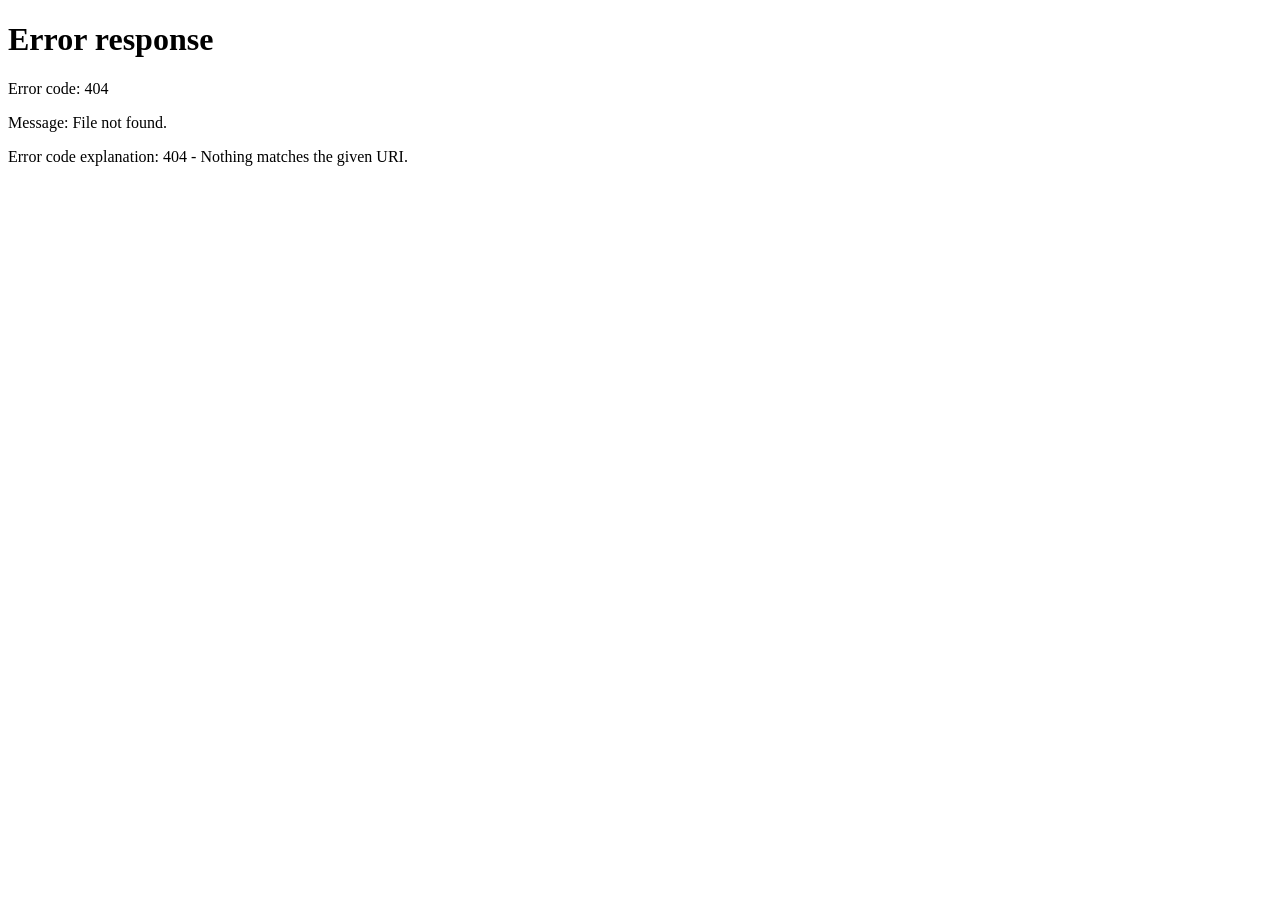
==== commit 5a09ca15: "Revise output message to display 'Goodbye'" ====
--- a/index.html
+++ b/index.html
@@ -1,201 +1,37 @@
 <!DOCTYPE html>
-<html>
+<html lang="en">
 <head>
   <meta charset="utf-8">
-  <title>White Rock Consulting | Data Strategy and Analytics Consultancy | Wales, UK</title>
-  <style>
-    * { margin: 0; padding: 0; box-sizing: border-box; }
-    body { background: #0B0D0F; display: flex; align-items: center; justify-content: center; min-height: 100vh; font-family: -apple-system, BlinkMacSystemFont, sans-serif; }
-    #__bundler_loading { position: fixed; bottom: 20px; right: 20px; font: 13px/1.4 -apple-system, BlinkMacSystemFont, sans-serif; color: #666; background: #fff; padding: 8px 14px; border-radius: 8px; box-shadow: 0 1px 4px rgba(0,0,0,0.12); z-index: 10000; }
-    #__bundler_thumbnail { position: fixed; inset: 0; width: 100%; height: 100%; display: flex; align-items: center; justify-content: center; background: #0B0D0F; z-index: 9999; }
-    #__bundler_thumbnail svg { width: 100%; height: 100%; object-fit: contain; }
-    #__bundler_placeholder { color: #999; font-size: 14px; }
-  </style>
-  <noscript>
-    <style>#__bundler_loading { display: none; }</style>
-    <div style="position:fixed;bottom:12px;left:12px;font:13px/1.4 -apple-system,BlinkMacSystemFont,sans-serif;color:#999;background:rgba(255,255,255,0.9);padding:6px 12px;border-radius:6px;box-shadow:0 1px 4px rgba(0,0,0,0.08);z-index:10000;">
-      This page requires JavaScript to display.
-    </div>
-  </noscript>
   <meta name="viewport" content="width=device-width, initial-scale=1">
-  <meta name="description" content="White Rock Consulting helps businesses and public sector organisations across the UK turn messy data into clear insight. Power BI dashboards, data strategy, MI reporting, and capability coaching. Based in Swansea, Wales.">
-  <meta name="robots" content="index, follow">
-  <link rel="canonical" href="https://whiterockconsulting.net/">
-  <meta property="og:title" content="White Rock Consulting | Data Strategy and Analytics Consultancy">
-  <meta property="og:description" content="Practical data consultancy for UK businesses and public sector. Power BI, data strategy, MI reporting and capability coaching. Based in Wales.">
-  <meta property="og:url" content="https://whiterockconsulting.net">
-  <meta property="og:type" content="website">
-  <script type="application/ld+json">{"@context":"https://schema.org","@type":"ProfessionalService","name":"White Rock Consulting","url":"https://whiterockconsulting.net","email":"info@whiterockconsulting.net","address":{"@type":"PostalAddress","addressLocality":"Swansea","addressRegion":"Wales","addressCountry":"GB"},"areaServed":"GB","description":"Data strategy, analytics and reporting, and data capability coaching for businesses and public sector organisations across the UK.","serviceType":["Data Strategy","Power BI Consulting","Analytics and Reporting","MI Reporting","Data Capability Coaching"]}</script>
-</head>
-<body>
-  <div id="__bundler_thumbnail">
-  <svg viewBox="0 0 600 600" xmlns="http://www.w3.org/2000/svg">
-    <defs>
-      <radialGradient id="g" cx="50%" cy="50%" r="50%">
-        <stop offset="0%" stop-color="#5b9aa8" stop-opacity="0.5"></stop>
-        <stop offset="100%" stop-color="#5b9aa8" stop-opacity="0"></stop>
-      </radialGradient>
-    </defs>
-    <circle cx="300" cy="300" r="240" fill="url(#g)"></circle>
-    <g fill="none" stroke="#5b9aa8" stroke-width="1.4">
-      <circle cx="300" cy="300" r="80"></circle>
-      <path d="M120 300 A 180 180 0 0 1 480 300"></path>
-    </g>
-    <g fill="none" stroke="#E8E6E1" stroke-opacity="0.4" stroke-width="1.4">
-      <circle cx="300" cy="300" r="120"></circle>
-    </g>
-    <text x="300" y="320" text-anchor="middle" font-family="Inter, sans-serif" font-size="48" font-weight="700" fill="#E8E6E1" letter-spacing="0.04em">WR</text>
-  </svg>
-</div>
-  <div id="__bundler_loading">Unpacking...</div>
+  <title>White Rock Consulting</title>
+  <script src="https://identity.netlify.com/v1/netlify-identity-widget.js"></script>
+  <script>
+    // If this is an identity callback (invite, recovery, login), stay here and let the widget handle it
+    var hash = window.location.hash;
+    var isIdentityCallback = hash.includes('invite_token') || 
+                             hash.includes('recovery_token') || 
+                             hash.includes('access_token') ||
+                             hash.includes('confirmation_token');
 
-  <script>
-    
-document.addEventListener('DOMContentLoaded', async function() {
-  const loading = document.getElementById('__bundler_loading');
-  function setStatus(msg) { if (loading) loading.textContent = msg; }
-
-  // Error sink persists across replaceWith since it's on window, not the DOM.
-  window.addEventListener('error', function(e) {
-    var p = document.body || document.documentElement;
-    var d = document.getElementById('__bundler_err') || p.appendChild(document.createElement('div'));
-    d.id = '__bundler_err';
-    d.style.cssText = 'position:fixed;bottom:12px;left:12px;right:12px;font:12px/1.4 ui-monospace,monospace;background:#2a1215;color:#ff8a80;padding:10px 14px;border-radius:8px;border:1px solid #5c2b2e;z-index:99999;white-space:pre-wrap;max-height:40vh;overflow:auto';
-    d.textContent = (d.textContent ? d.textContent + String.fromCharCode(10) : '') +
-      '[bundle] ' + (e.message || e.type) +
-      (e.filename ? ' (' + e.filename.slice(0, 60) + ':' + e.lineno + ')' : '');
-  }, true);
-
-  try {
-    const manifestEl = document.querySelector('script[type="__bundler/manifest"]');
-    const templateEl = document.querySelector('script[type="__bundler/template"]');
-    if (!manifestEl || !templateEl) {
-      setStatus('Error: missing bundle data');
-      console.error('[bundler] Missing script tags — manifestEl:', !!manifestEl, 'templateEl:', !!templateEl);
-      return;
+    if (!isIdentityCallback) {
+      // Normal visitor - redirect immediately to the actual site
+      window.location.replace('/site.html');
     }
 
-    const manifest = JSON.parse(manifestEl.textContent);
-    let template = JSON.parse(templateEl.textContent);
-
-    const uuids = Object.keys(manifest);
-    setStatus('Unpacking ' + uuids.length + ' assets...');
-
-    const blobUrls = {};
-    await Promise.all(uuids.map(async (uuid) => {
-      const entry = manifest[uuid];
-      try {
-        const binaryStr = atob(entry.data);
-        const bytes = new Uint8Array(binaryStr.length);
-        for (let i = 0; i < binaryStr.length; i++) bytes[i] = binaryStr.charCodeAt(i);
-
-        let finalBytes = bytes;
-        if (entry.compressed) {
-          if (typeof DecompressionStream !== 'undefined') {
-            const ds = new DecompressionStream('gzip');
-            const writer = ds.writable.getWriter();
-            const reader = ds.readable.getReader();
-            writer.write(bytes);
-            writer.close();
-            const chunks = [];
-            let totalLen = 0;
-            while (true) {
-              const { done, value } = await reader.read();
-              if (done) break;
-              chunks.push(value);
-              totalLen += value.length;
-            }
-            finalBytes = new Uint8Array(totalLen);
-            let offset = 0;
-            for (const chunk of chunks) { finalBytes.set(chunk, offset); offset += chunk.length; }
-          } else {
-            console.warn('DecompressionStream not available, asset ' + uuid + ' may not render');
-          }
-        }
-
-        blobUrls[uuid] = URL.createObjectURL(new Blob([finalBytes], { type: entry.mime }));
-      } catch (err) {
-        console.error('Failed to decode asset ' + uuid + ':', err);
-        blobUrls[uuid] = URL.createObjectURL(new Blob([], { type: entry.mime }));
+    // After identity actions complete, redirect to admin
+    window.addEventListener('load', function() {
+      if (window.netlifyIdentity) {
+        window.netlifyIdentity.on('login', function() {
+          document.location.href = '/admin/';
+        });
+        window.netlifyIdentity.on('signup', function() {
+          document.location.href = '/admin/';
+        });
       }
-    }));
-
-    const extResEl = document.querySelector('script[type="__bundler/ext_resources"]');
-    const extResources = extResEl ? JSON.parse(extResEl.textContent) : [];
-    const resourceMap = {};
-    for (const entry of extResources) {
-      if (blobUrls[entry.uuid]) resourceMap[entry.id] = blobUrls[entry.uuid];
-    }
-
-    setStatus('Rendering...');
-    for (const uuid of uuids) template = template.split(uuid).join(blobUrls[uuid]);
-
-    // Strip integrity + crossorigin — blob URLs from a file:// document inherit
-    // a null origin, so crossorigin forces a CORS fetch that SRI then rejects.
-    // The manifest bytes are ours; SRI protects against CDN compromise, not this.
-    template = template.replace(/\s+integrity="[^"]*"/gi, '').replace(/\s+crossorigin="[^"]*"/gi, '');
-
-    const resourceScript = '<script>window.__resources = ' +
-      JSON.stringify(resourceMap).split('</' + 'script>').join('<\\/' + 'script>') +
-      ';</' + 'script>';
-    // Inject after <head> so the DOCTYPE stays first; prepending the script
-    // would push the parser into quirks mode. DOMParser always emits a <head>
-    // (synthesizing one if the source HTML omitted it) but may carry
-    // attributes through, so match the full opening tag. slice() rather than
-    // replace() keeps us clear of $-pattern substitution in resourceScript.
-    const headOpen = template.match(/<head[^>]*>/i);
-    if (headOpen) {
-      const i = headOpen.index + headOpen[0].length;
-      template = template.slice(0, i) + resourceScript + template.slice(i);
-    }
-
-    // Parse the template and swap the root element. Scripts inserted via
-    // DOMParser/replaceWith are inert per spec — re-create each with
-    // createElement so they execute, awaiting onload for src scripts to
-    // preserve ordering (React before ReactDOM before Babel before text/babel).
-    const doc = new DOMParser().parseFromString(template, 'text/html');
-    document.documentElement.replaceWith(doc.documentElement);
-    const dead = Array.from(document.scripts);
-    for (const old of dead) {
-      const s = document.createElement('script');
-      for (const a of old.attributes) s.setAttribute(a.name, a.value);
-      s.textContent = old.textContent;
-      // text/babel scripts with a src: fetch and inline. transformScriptTags
-      // does XHR against the src, but blob:null/ from a file:// origin is
-      // silently dropped. Inlining makes it a plain inline babel script,
-      // which transformScriptTags handles unconditionally.
-      if ((s.type === 'text/babel' || s.type === 'text/jsx') && s.src) {
-        const r = await fetch(s.src);
-        s.textContent = await r.text();
-        s.removeAttribute('src');
-      }
-      const p = s.src ? new Promise(function(r) { s.onload = s.onerror = r; }) : null;
-      old.replaceWith(s);
-      if (p) await p;
-    }
-    // Babel standalone auto-transforms type=text/babel on DOMContentLoaded,
-    // which fired before we swapped the document. Trigger manually if present.
-    if (window.Babel && typeof window.Babel.transformScriptTags === 'function') {
-      window.Babel.transformScriptTags();
-    }
-  } catch (err) {
-    setStatus('Error unpacking: ' + err.message);
-    console.error('Bundle unpack error:', err);
-  }
-});
-
+    });
   </script>
-
-  <script type="__bundler/manifest">
-{"7ad428e5-df60-46a5-8f53-5d02e26fbb34":{"mime":"image/png","compressed":false,"data":"iVBORw0KGgoAAAANSUhEUgAAAfQAAAH0CAYAAADL1t+KAAAQAElEQVR4Aey9aZAkx3Xn+V5kt6x326Y/9JKdEZndldlabn8YNW1tod2xsdYHEjIND4kCzyFBiaS4IkVCFHEQ940GSAIkiJMgKR7gJYIHeALgLc0SQ7NRr+3aEjszbJsZg3HUWVXIq0nDB5jBpo1VGT7umVmN6urMqsjM8Ij3Iv5pHpWZEe7Pn/9eZL1wD4/[base64]/6AAAiAAAiAgG4CcOi67QftQQAE/[base64]/BHKTDoeeG3pUDAIgAAIgAALpEYBDT48lJIEACIAACICAXwLbSIdD3wYODoEACIAACICAFgJw6FosBT1BAARAAARAYBsCKTj0baTjEAiAAAiAAAiAQCYE4NAzwYxKQAAEQAAEQMAvAfEO3W/zIR0EQAAEQAAEikEADr0YdkQrQAAEQAAESk6g5A695NZH80EABEAABApDAA69MKZEQ0AABEAABMpMAA7do/UhGgRAAARAAASyIgCHnhVp1AMCIAACIAACHgnAoXuE61c0pIMACIAACIDACwTg0F9ggU8gAAIgAAIgoJYAHLpa0/lVHNJBAARAAAR0EYBD12UvaAsCIAACIAACEwnAoU/[base64]/BKAdBAAgXwJwKHnyx+1gwAIgAAIgEAqBODQU8EIISAAAn4JQDoIgMBOBODQdyKE4yAAAiAAAiCggAAcugIjQUUQAAG/BCAdBIpAAA69CFZEG0AABEAABEpPAA699KcAAIAACPglAOkgkA0BOPRsOKMWEAABEAABEPBKAA7dK14IBwEQAAG/[base64]/3U8BEEtiUAh74tHhxMQiDmuMJMt2EDA5wD6Z4DxObrv1ldrSf5HSIPCCR16CAFAlMJRFHzY/Zg225IIAACKRNYq8R3pSwS4gpKAA69oIbNulmG6aas60R9IFAGAkz09l5v9aVlaCvauBgBGQ59sTagtAACUdT4siHztABVoAIIFI6AiQd3F65RaFDqBODQU0daYoFMVxBeIAACqRNg4lf1eq0/[base64]/dN5fnFJkAACILCFwP5eZ+WDW/bhKwhQAAYlJuCx6YcOHXqWiBHhivACAR8EzNX9/[base64]/P2A3JDwFILS+Baq+zfEN5m4+Ww6HjHMiUQBi+5LQxdHemlaIyECgPgetXV1f3l6e5aOlmAnDom2ngcyYEonrD9dKfzaQyVJIuAUiTTmDf7soA0RmlW8mTfnDonsBC7PYEDJtbt8+BoyAAAvMR4A/8ZnW1Pl9ZlNJMAA5ds/UU6x5FzU9a9Vt2QwKBDQJ4T4nAeiX+aEqiIEYRATh0RcYqmqqGCSFhi2ZUtEcKgT/v9VZfKkUZ6JENATj0bDijlgkEoqjxLSZ6asIh7AKB9AmUTWIc31O2Jpe9vXDoZT8D8m6/MZfmrQLqB4GCEnhFr9f6w4K2Dc2aQAAOfQIU7MqOQLXedIu2/[base64]/q9/+pOumI130QnhkBOPTMUKOiJATC2tL9RLxCOl7/hcj8HBsYvHAOiD5x95hB5Q7RGkK5hQik6tA7nZX/vds99XK52+q/WIgWCmdCgCm+MZOKFq/kv4a15suxgYE7B2IKbl38lPIu4T3ea8i2gqm19Xqn/qVcX/SCn5zagDkOpOrQrbBXsAmelLvF/0+vt3J0Dk4okiGBaq35VVvdSbtJT3/Sb7eOSVcS+mVDIDAkf0EUNt/Ihka+tQx/l3Hwf8v1RcGGn/ximqSsD05PnB0uvdNK69tNborNx+UqB802CLAhHcFmmB/a0Bnv5SUwDLHK5l9KJ2CIPyhdxzT0M8zpPHufhjLbyTDsJgJvl2OmY6k69HHN0oedLux3Vl4x1hVvQglU641/sKo9aTfRyRBd0O0uv1m0klDOP4FB8GH/lSxYg+2dR1HjPy0oRXxx+//9dVZJDSNnJ8L6UqojJqk79LDW+KyFecpuYpMhc69Y5aDYCwQCvuyFL3I/2dEE+UOtcvGp16zbbV1I6J2LsaP9/65iFIKNuSZtaKk7dKcgk0ldUSc3xe1ov7P8thTlQZQHAmG45O6jP+JBdNoim732MlaNS5uqEnkcB+5Wo2xtmR4tSe/8EmsIDfOkHh8vTGXVTS95cejVWvM7VsVf2E1sskOlHxGrHBQ7S2DXILj+7BfJH5iOE16lI+BmUevonVMpHlczZG5XcBIOKOCbfeh5jkNPswI7DCk9dnDd3mvRMfEqTcMok+VCwtof6X0K1EYkLgVGSltFjit3pS0zdXmGvlmG3nmvs+wu/g+kzi99gQ+PRx9Tl+zNoVfrjX+02v7IbmKTdRS3iVUOip0lsD6ouAlHCkLC8lW93q80/EM5yxYf5ifQ7a6+TEXvPCANvdb5DWFLjn93qc4Yt2J9pDMUrN3qQ7CT6c2hO+EUbB4uHe6R9mdfv7uMCU3SrLJFn0OHDj1rDMm/T0m0h+Ld7uJjSwvwtYgE2MTyOwQl6Z3b350LRrVP/HnG9GAYvuS0Lz29OvQwPPRLe6/6K76UT0OudRSX/WZ1tZ6GLMjwRyCqN9yFl1uRzV8l6Uh+96+feeZIOqIgRSoBF4XM6nah3UQnU4Leebd7qmmN8F67SU+nw6jhbgt409OrQ3da7x4EmQyDuLrm3PYMghirEM0JL8tixvAtWdY3b12DykBHUIt5G4hyRAqeO2eib5Xh3jlT4CY47yH5L+/zLbw7dDepicjcL5m1YXonQsJKttBIt6i+9EVD5unRN8F/DV00DD0pWEWoNj+BYe+c6Q/nl5BNyZjpOBX8NfydGXqLgma2wlrjAd96enforgFrg4rrAT/vPovdYuOGdKeoh91iCDDpeDIBIWHFnDKpKxIH4gOXlKV3bjtjGubW2D5tuiFep53TmTh0N6mJiKWD/+Ph1R7hJZlAFDV/aPU7YTfRyYxCwr5JtJJQbmYCw9450R/NXDDjAmXonZ/urL6KiF9G8l8n0w7xOq3JmTh0V3lYW3IOXfbCLTn1qhwfbMkJDIxREZWNDeFeenKz6sgZB+IDtNje+bfLcO88pljF7yugILPIqZk5dPdrtSfabe5d6jbuVWGhDakGGutVrzefIkPfHH+V/NbsdlfeJ1lB6JacwLh3/q+Sl8gnp+2di/4/mwYV+7t6p5UjPsSr9Sk/PVA79BOrayYpU4derTU+Y1t1ym5ik+1VFexeuljUCylmgvi6hQRkVJiNEX+/NSMU+quJg9ulN8I6kO+UoXduf1cqLlo44KuzPGcydeiuYSx/4ZZmt916v9MVm1wCUXS4RcyfkKvhWc32d9vL4h3BWW3xl/CSBgAAEABJREFUYSKBce9c/rLLTLdObECBdo5DvDbFN4npUV8hXqe1PXOHrmHhFmbGP+BpZ8yW/Xl+XVtnd5Uu++kJC4iZrh2HprTfkDQSMHEg/hGwsvTO7fkjPbaJVZHOGIq9BpFxlWzdgq07svjOhqQv3LK/11nBUGkWJ8MCdbinJ5hVPG64h+Ld4idTLWCKQhd1vXMmeqX4Rpahd95ddkFkVIR4HY4iZnzS5OLQ3cItTPzjjNs6Y3XmavSqZkSWevadBVajprvw8hYbeWcNEud4L0LCJmYlKiPHFfHD2Ib4u0W/dz4M8Sq/M+jO3ed8h3h1lUzacnHoThET8HXuXfC2x/aqnLMQrCJUcwSYSPw/XKfnIFjHhEsHQtF2ut363wyZV4tXmY2KsMiLcGSEeKWdXrk5dA0Lt1h470GvylIQntzTE/af7swhYbNvFr8OwYuyp75IjTGzi3K5iAjvZcvQOx+G5tYT4tXdFvBu90kV5ObQnTIKFm4h9KqcpeRvAQXXydfSaojgRRaCjuR651bTP7ab7FSC3rmJzT2yjTDSzuQ8oTpXh65h4RYi9KpIwataW3rMDr0/JUfVyZoYogv6ndbrJx/FXkkEbO9cwS03/l7R7527EK/2ty1/UiLRySha+lKe53CuDt01XMXCLehVOVPJ35SEhDXE98mHWW4Nx73zP5FOwbC5WbqOi+oXI8RrYoS5O3T36BERe18nlhZ4mWGvauV1C4hA0QwIVOvNE0TmsQyqWrSKZr+zcskiQlDWL4GYWMFjhuaxKGr8J78k8pXea69cbDUQH+LV/t/5+YEMQ7xaJhNT7g7daRXWlj5s30Uv3GKvEjFD2RpJeqrEu1TcSzdkbpfOsqz6DXvnTK+R3v7AkIKLjgUpshHd2dtoHRu6ceNznu8iHLoDYO+R3ObepW5MfKTXWX6PVP2g14jAiw8edLPdPzv6JvrvgX53WejjdqK5eVcuDvi490oWrsA8dqDe/P8XFiNYgP1/e71VT0WI19HooNU25yTGoVcVLNxibaVgkozVsuwpWHPP5J6RjsEYhISVZqNh79zQRdL02qpPKXrnRBpCvA5MDiFet54PG9/FOHSnEMtfuMX2qlrOWTh1sQklEIYvOU3EGh5z2cuDXaJHpsjDS7LImFmDPR4vfO9cS4hXoofzCPE67TckyqFrWLjFGL5udXV1/[base64]/1muvXJQkI/KkS2DUOzfiw/[base64]/WJ1g2IvEAhYxb10q7D49betjoVJgSH5j4BxOr1z0UZTE+LVXCOZo2iHrmHhFiY+0u2uvFOykaEbURgunWRDuS5tSMleCF6UjNPCuWzv/PcM0ZsWFuRZQOF7553lKyxC+SFeiR4fj/ZZdWUm0Q7dIQsVLNzCxqBX5YwlfKvEwc1WRQUhYRG8yNrJe7K9c/nD2Kyld76QuVSEeKWA3f+PhRrqu7B4h+4AMJH0H169216+1umKTS4BNy+DmT4uV8OzmiF40VkUfj7Y3vk/t73zf+1HenpSg0EsKhJZei0bSeqNQrweGH0T/fdhN8onWkOrnAqHXlWwcIt1FDchJKw9o4SnatRw99KfE64mkUHwIp82sp0E+Y6S6YkDBw//e58c8pTd6/3qACWMDJqnnrbuM9JCvFqdJiYVDt1pbpik94D37aoMbnK6YpNNgNncIVvDkXaM4EUjECn/db1z60jekrLY1MXZ3vltqQuVJDDe7X6H4kO8EtOD0kK8TjOjGoceRY1v20b8wm5iExNf+ZvV1bpYBaHYkEA1at7LRM8Mv0j+w/Tmbnfl/8hLxV639fVep/Vvi7axoR/kxXSGeh8vdu985ahl8W67CUjbqnA6jBrXb5tD0EE1Dt0xsz/Ey9275G29En9Esn7Q7SwBDRNxiI3JLxaD4Z8R8cuKt9FhEv4K4rjQUeEoHk4kFh/i1Z4md9lNTVLl0FUs3EL0NrfAgJozoKSKVmuNR2zTT9pNejrW6y2/Jg8lw1rjc4bM03nUXe46zWNF7p33261j1r7il6m1Orbsb2DhC2orJ7OkyqE7KiZQECAkNhpmUjucpd6Y+CoNAExs7s1Lz4ACN4kwr+pLWW8QG/nBbhawjGHWEeLYsIpRvM2mUOfQ3cIttgGud2XfxKYLe+3lPxKrHRQbEqjWlv7efnjSbqKTvfA40mu3/jIPJS0jF+ZS9NyVPLj4q5O/V+Teea+9crFl53ro9k10OhnWl74hWsOhcuf+UefQnfq7BoH8SQpMCAnrjCV9C/gy6SoO9WPO7V4e63i0aIhJ+5+Y4mI/KaMkxKsdmRId4nXaea7SobsAIbZB0u9tHO11Wn9m9UQSTGAULIK/JljFDdUO9DrLuQwBurkrRMb11Dd0wbsHAob4u7Va8z97EC1CZL+zcolVRHyIV0P00wO1Qz+xuqpLaTv0zACoWLiF+O7MgKCiuQkYVhM/ILfgRZV4F+6lz32GJStoKBYfWjRZSybnMmRun3xE1N4BB3y1KI1mUEatQ9ewcIu1Q73XGS48YD8iSSUQRYdbVjfpIz5WRdq7u5JPKNAXHzzoZrt/zimBLX0Ctlf4nSL3zrvt5eOWmvgQr0z0yGjUzmqrMOly6FsAhwoWbrEq32I3JOEExiM+8kPCEl3e7Z7KZdiSKwN3Lp8RbkqV6hkyjq1K3XdS2oV4ZaYP7JRPwPEzMet+/l+1Q3cnABMfd++Ct/22l57bhCbBXESpNhrxIRV2Yspngly1+rt9ey89t0foRJ0wKSrDRN8ucu+cRiFe96WIzI8opgfHo3V+5GcgVb1Dr9aWPm05nbLbosln+SsQEtYn3nRkh7WGi/J3Oh1pHqUYvrjdbl3gsYaposNa093nfXZqBhyYmcCAjPyFYmZu1ajAeDRJQ4jX5zSFeB3RPf+veofummRY/MIte9Z3mTucrtiEEzAml5nks1KpMD80a5kU8+NcTgmm7Z1/q8i9c6bAXSRXSP5LxejcThgL4dA1LNxCxvzlr5955shOBsHxfAmE9eYXjI5wp8e63dar86BlRzIetPW27Ya0IIEBmdsWFCG2eL/dOkaGxK9qZwG6EK/uwsN+1J0K4dCdCTQEvxjwAPcfnbGEbxywipCw9p9lfjPzDasMvCHq1DP0zSL3zo2SEK9WTw2P0yU6dQvj0F3wC9uzkh0MgOk1w6vWRKaZKRMyp0ggDBs/sOJO2E10YuIj3e7KO/NQMqwvfd1eUPwyj7qLUmfM5nhR2rK1Hf3OyuvsvmN2k55ORtHSl6QrmVS/wjh012AOKte6d9Fbvvc+RaORpNzAmEsl6TNNFzbDZSinHfa7v2Ku8FtBgaUzPVro3jmZD2qwXkBBoUaaCuXQNSzcYogu6HaX36ThZD+rYwk/1OvNp5jo2wqaXu+2l3O5kA3D5s8sH7fAjX1DmoVAbExhhnm3ttv2zl2I16Nb98v7bn5+QGmI12ksC+XQXSM1LNxi7/frWD7QAS3xxoNAxYx3Zrr5mWee+Z/yMJVlVKgeTkYM/9+C985VXKzY/8M3ZmTvzKopnENXsnBL0977fF9mVpZdkVjtDhw69Cs7pP0psQq+oNg/qwTrufxzqh469B+tGo/YDSk5gX/R662+NHl2PTl7nWW3Eqb4EK9kb3lU603x82RmtXzhHLoDMA7j+bz7LHWzjkLFPSap/LLSy1TWXW9D9LnkWDDxlXkFL9IwKuYYidoGcX5PKHgC4UK8WtEaRrUGhuLrra6FS4V06KMwnkb6c4X77b1P5ywKd1KJatCCyoThS07bIW0Vq+atV+KPLtjcuYqPRsXM/XMVLmshpj/stZf/[base64]/Y7K6+Ys+xCxcLR4jaiR8UWaqCPwmzUXwT19YR4PT0+R31YUoTMQjt0R9iw+IVbaD2I1f+oHeuib0wm25CwcwI1ZPILMWzMTXOqXdZih7U/8WL/x96pwXhMrGOUbQGYhXfoUdRwwUF+sQAj70Wto3hDXsthem9cgSqo1prfZaKnFDTpaL+z/PY89Azrzc/bC4qn86hba52an3g53Vl9FRG/jOS/To5H2eRruoCGhXfojg0buty9S95yXg5TMhpRulmHLv5ccsAM0Yfd+zabt0Ns+GpvwospeH+/27pFY9NiilUEyWJilXxnPSdK4dBVLNxCdKzXXrloVgMif7YEDtQa/46Ynsi21rlqO9TNKyRsvfF9q/E/2g0pIQFj+HptT7zYWwVuYaBcnqpIiHUj2wnbO39s40uR30vh0J0BWcHCLYZ1XO06nmXeKoOKinCnzJTb/eyY5I+KCTuH/0eKd7vHI4WpNV0de6tAxT1pq+c101tRrCOlcegaFm6xw0JHeu3Wu4t1ihWvNS8+eNDdI/6cgpbt63ZW7slDz1qt8QtD/[base64]//PytVwpBkTvT2vkLBcGdxqtRA/kmF1fCHl/IlN8ImcVZhavb3YaJKCp4ZsA84UOcSrbd/EVDqHPgpRKX7hlr27K7GKCScTz6py7bxdQ3NNbHK5l16t/m6f8gx0o8E45+v4e/2c4gicr8q5e1hLiFemB0ejaFSqV+kcurOu7Vm5hSTsPxr3Tex22fBqWKx6UMwRCGsNFztdfEhY20t/ZbfbutDpnPVmf28qRjIy4pKoGsPkhrUT5c0q03CUx5CG2POnw6hxfVZcJNVTSofuDMDEx9275I2JERJWsoE2dDOsYYIQsWF38bGhddbv7lZX1nXqrc9QrddZFnVe5TXKM4cRS/t/s7QOvapg4RYyfDFCws7xc864SFhf+oatUnR4YaufS0d7ndafuQ9Zb3Yk4wFmus0Yuj3vzd4CUDOTfOZgM54M60K8MtErPYlPU2zLnWtpCtQkq7QO3RnJDmtd594lbwgJK9k6L+hm2CgJXsF3v6B1tp+qUeOOqN44nvdmbwFcycQ/zrb1c9X2z8j8joiQpbGSEK+kZLRsrrMhQaFSO/QoanzLMpLeszrmro6tnkiCCURR80lD5ieCVdxQrd7rLF+x8aWs7yaQvwrj0DbGvL/Xax0efs7pT6+9crGt2oV4tW+i04nxaJloJX0qV2qH7sCygkcw1FwdO6Al3jgIlPTSSUSvL89TxT2fzERfzlOHxHUbzveeMJt8608IynBc+vgdpXfoShZuOdrvLr8j4XmNbDkRUOQk9tteuoo1rH2asjIIdDgAQ2/pdJZ/3yeLabLteeJGc7IJ8TpNiQT7DdFPo+jwv02QtdBZSu/QnXVZw8Ithkr/D9jZSvqmxkkQfSCvkLBSbOgiRzJTbnMKZuFg/1E/OEv+FPOKmmk/pV0DDrBkr2NjzxP3Vu5Nw8It1kL1brelZUjXqlvONHQShjSsEb1nvWJuL6eVXmh1NWq4ibHPvbBH7Kc/yHouzTjE6wGxRMaK2Vsnj7jRsfHXaW+l2A+HvmHmwLgQlRvfRL6zKddCAyKNkEApexvnWptNgZMw7/r1M88csbqWOjEbFcuWxibObDRhGNRKwfwie+KeiTk+bt+RLAE4dAvBpTBsnrLveQ1r2aoTpX3d9oqG3l+ixhQ5k3USKgKpDHhwb5HtkKRt1ajpGLST5M01D9NLswoJG5jAOck9ubY3SeVMD9p75/lHakyiawZ5ggzqUFPF2iBwV+qiF26xjuLqst/71HBCWSfhYqdrcBKv6bdbxzQw9amjHbZVESrUEHmfce5CvNp63uaTd0qynytriNdp/ODQN5FRsnALrVViTJDbZDepH5npRqm6naMX80PnfC/hl2qt8Yht9km7SU/1frd1lU8lxyFeKz7rSEm294ublPRcVEzi8nDoW1CFtab4hVtsb+Id7ip6i+r4KoxANWr8nVVJvJOwvbELut3lN1ldS52Y2KujTAuuMextvo+9d/5y1hPiVdwCNmnZeF45cOgTyDGxu3804YicXSaOcS9djjmmahKQjmAzrGNm/lTOaRyo1pb+3sp50m7S077xDPTU9WQTfDh1oR4EGubSP6ExCetcDn2SoCLtsz/sT9v2uEly9k1mYuJXdbutC2VqB602CByoHXLhYE9sfBf83ux2V94nWL9sVAv4smwqWrAWQ5enPZemNwrxqmE+xckoWvrSggQLWRwOfYpZDdN1Uw6J2c35LocphoN0RQbGXCpdR6cfG6NiZr7T1dc2fp75q77kpyh3z/qulB+3UxLiVcuoV4q2TixKoENPrLvXjJGOhVuOjq+qvbKA8MUI1OvNp4jM1xeTkknp/d32svjbTb5J7BoE4i/mhwyM+cu04gj0OyuXWJniQ7za39HPx6NeVl2krQTg0LcS2fSd7bDWpq8yPyq5qpYJLzutDBsVM96Z6epe71fio4P5tJyL9mcdx/0+60hLdlpxBAwZFfek7f9kFb+jtOw7q5zSOfRZAFXrjX+0J7q7BzpLsazzNnud5cuzrhT1zUZgHPxCeuAi16i9Jt6t4p+7U9bXtjaouKdd5Ef7Y3pNv738B4twGE+wk38Rx/Rotd7UMB9lEXMsVBYOfQd8GhZusU3w9hiLlY2UEoE1BYGLXFOZ6JK0hnKdPI2bi0lhlCyIZJjmvlAcjsZoGIkkOmMovl7juZSlznDoO9AeL9yScJLMDsL8Hd7f67RUPG7iD4F8yc5JELGKoEDrQVz6oB1RvfFRIpIf7Y/o9/ud1hutrrOneLeLjik/xCvRZ8ajXLO3sUQl4NCTGDswtyTJlm8evnJ4tZ2vEqh9BwJhbck59NM7ZMv9MJN5Q7vduiB3RXJWwBhW8Nu3d/yJZ45LMQ5O9e6cESep/jkK1tzvJkneUueBQ09gfikLt+yg6h6Kd6OXvgMkEYeNuUmEHjsoUUFIWIrqS180ZJ7eAZWEw4f7o5nqyXWJjZsnUEleILecd4XhS8RfBOdGZ1PFcOibYGz3Ucn9z3eX/d7ndjaUciysNx9W4iSO9dorF0nhlpseTB/Ire4ZKrbn1PGk2fujBXlemzR/jvlOh7UGQrwmNAAcekJQo/ufRvyJNagMZh56GyHA3ywJsAmuybK+eesyjBDDUdT8keWnYXZ1td9tJbpFYHj2IXrLIPPExLdlXqniCuHQZzCehoVbyNBF46vvGVqGrFkTCOtLT9g6xTsJ+w/1SK/d0nCf1eL0l7RE+7P3/K9bXV3dvx0JOzT/Onv8mN2kp5PV2pILwy1dTzH6waHPaArWsCiAwHufM2IuRXYtToKYSz83Yxjtj+lRBSfm3t27zLZxBAzpCPFrLyYTjTYosElmKsKhz4i6Gi39rS0ieuEWtxxmv9N6g9UTSTAB5ySsrb4jWMUN1Q70OisqJvJtKOzj3Wh5DtqY9/d6rcOTGNjeuQvxenTSMWH7Ttje+WPCdBKvDhz6HCYyLH/hFkN87xxNU1pEr9q74oqSUJbmhp2GcvVaIZnmUXS4RUwPJcudcy7DE+MIGDUhXo2KOSY5W/m86uHQz0Oy8w4lC7c0+92Vv965NciRJ4EXHzz4tP0n60Z98lQjSd17d1fi0k9QWlsPjltYz9tNdjL0lk5n+fc3KzleeEd+iFeixxHidbPlkn8OkmdFzs0EWEG4RGOM++ezWW18noOA7yIcrDs7yXcSRJd1u6cUrMjlz2Kjp10m93791TqfZPvP/WxIWBd0inU8fjeggG+er8UoZW0OCPMQGC3cQj+dp2yGZQ70u8ul71VlyHuuqlzQDGPonrkKZ1yISYcz84klrC25SYIaAp38wenO6quGLEYhXvcNP8v+83AYLp2UraJc7eDQF7ANB/[base64]/blGWGZRvGKa32lEFFrxVM+BQ+Crg0FMwsYaFW+w/njfh3mcKxvYsolprfpeJnvJcTRrij3a7y3+RhiDNMmJjLtegPxu6W4Oe0HExAnDoi/EblnaPsjCbjw6/CP5TQUhYwdbZpJoxl276JvajdRJutrdY/bJQbBTtj7+bRV0L1tHsdlt/s6AMFBdOAA49JQNVo+YHrai+3SSnY73e8mskKwjdiMZBNR5XwKJunYS3+8gK2j9UcVcc3DD8IPwPG75DuIpQb0ECcOgLAtxcnBUs3GJig5Cwm40m9HMlrlwrVLVz1LJOovQTmRRF+9vf7azAqZ9zBhfrCxx6ivbUsHALEx/ptVvvSrHZEOWBgHMSVuzn7CY97eu2VxROuEwXKyuJ9sdkEJciXdOLkgaHnrI5jIKFW4j5zpSbDXE+CARrrvd7xofoNGUym6t/s7paT1OmNlnu+WmjI9rfHop3u9uD2hBD3wQE4NATQJolSxQ1vkWGfjlLmRzyHuh1llXc98uBjZgqnZMg0nGLZK0Sl/4icXO0PzEn0WRF3vPrZ545MvkQ9momAIfuw3oVc4UPsSnLvL7sy2GmzNOLuHGwDfEhYZnoHb3eylEvEBQJZdaxsMggGOAxNkXnVVJV4dCTkpohXxg2f2ZI/MIt+3ZXYhWhRmdAX9Sst2tomImNigVmfLIcz6PxHO0vlRa8tt9uHUtFEoSIIQCH7skUGhZusU2/AiFhLQXhKaw1Pm5VFO8kbC/9ld1u60Kra6kTk7laBQDEpVBhplmUhEOfhdYMeZUs3EJsKqUPDjKDWfPLavj6/CpPXjMbdhcfyQsUMGe11vyOvbgRH+3PjiJe0O+03rjVBPiulwAcuk/bKVi4hcj8Ge59+jwJ0pEd1pcetZJO2k16Otprr7xVupLe9VMS7c8Ql/[base64]/XaWHCpZpof3RVr/erA1mdHKjHDwE4dD9cz5PKGhZuIbrrPMWxQxyByiC4SZxSExXiK8vuJBRF+9tL8W4s3DLxPN7YKf8dDj0jG40DTrhJchnVOFc19X63ddVcJVEoMwIvOnSozUwaIn3tofh3Sj9BTku0P3sCvxchYS0FxQkOPUPjGSbxzxIbw6W/95nhKTF3VdWocZ0t/JzdhCfzLjgJayJDx0nBaxCsf1SBmoVUMY1GwaGnQTGhjChqfJPkL9yyr99dxo86oU3zzMZsVAyRDiqD0j/rHNYbD9lzRXy0PyJ+XR8hYUnrCw49a8spWLjFGLqs7MthZn1azFNfNWrea8u17SY7GfpTOAlrIiXR/gghYa2xdKbpDl1ne8RrHepYuGXPIIg/JB4mFCQmukEFBjgJCutLj1p7aQkJ+3oV5xWUPIcAHPo5OLL5wkFwTTY1zV+Lvd//ToSEnZ9fViWrtcZXbF3iQ8IaIsQNt4YiPSFh73PqYtNFIC+HrotSytqOFm7hr6UsNn1xscG99PSppi6RiVU8mWAQN5yGIWGJfpT6SZC+wGa/s3JJ+mIh0ScBOHSfdLeTHcQ3b3dYyLE/xr1PIZbYRo1qbenv7eEn7SY9Nfvdlb+WrqR3/QJ2Tyh4r2bRCgwZRI8SIEarAAAQAElEQVRbFGLG5Yvp0DOGOE919l66eyZd/qIouPc5j3mzLxOwioVbjDGln5sxjPZn6Esk/3Wg312+Tb6a0HCDABz6Bokc3jUs3GLsvc9ee+UtOeBBlTMQcE6CSMFtHKL9cBJElThwI3RnSPjLGLqm7NH+hJvoHPXg0M/BkehLapm0LNxCbD6SWqMhyBsBwwMVIWHhJIhctD9ietDbyZCe4L0m3nU8PXGQ5JMAHLpPuglkV6OmW7rw2QRZ88zS7LWXL81TAdS9M4EoOuwClzywc87cc8BJWBOEUcNFjhQf7Y+J/xrR/qzBFCQ4dAFGMsy3nFVD6gcmXKWT/Je9jeMuEFU4iW73VFM+Ub8aWmepYuLZehBj4Sa/p0Iq0uHQU8G4mJAoWvqUlXDKbpLT/l5nxTkLyTqWXjd3G8dC0PHP1wSlDwlbrS25573FR/tjMm9ot1sX2HMLSTABOHQhxjHZLNyyYGvNVb/+dStaUEghi/c7K6+U0rCw1nBzHk5L0WeaHkz0RjgJIussVTzGVsETLyT9BYcuxEKRjoVb/ofBGmPofcI5Y8h8vt9tXT3hUD67jFEREhZOgqhaa37VniTio/1ZHY/12iuvte9IQgnAoUsyjIKFWyyu90ydIGMPljH1OsuX23bXjZEzFyKsN79gLzKetnpJT9ZJLP+pdCV968eGrvRdRxryDcd3pyEHMvwQgEP3w3UuqWHY/Jkt6KJ+2Te5aRCsIyTsuea5dfx1X7e98rHx59zfOFASEpYN7qXXG/9gTxjx0f6Y+Ii9gH2P1RVJIAE4dGlGCQI5w7ZT2XAeayZP1SbPA71O68O2/v12GyZmc/VvVlfrwy85/wnDxg+sCifsJjoNnUS79S7RSmahnJJofxYFJsdaCBITHLowq6hZuAUTZGgUQYvPGypdq8R3SjmtYmJ3O0CKOtP1CPiO6QfLcSQMl04aor9T0NoD/Wf+6X9VoGfpVIRDl2hyBQu32H88bjnM10vEN5dO8xSKd7ve+Z6tRZnoHb3eytGt+/P4Xqst/X9Wn2/lUfdMdRqq9TrLKibyzdSuGTPHZpcLCTtjqWyz29/+d6oHf/c/ZFsraktCAA49CaWM89h76e6ZdPELt8RE7vGojOnIqG48MfDd07QxcSzmXnrM8bXT9BS2/6bV1dWzty+E6ZaJOvV6fZWZZE8841jBbcFMzCWuEjh0cSYZKbQ2CFwEqedH32T+ZeIj/c7ye2Vq51erQWWwrcO2bF7V7bYuHGuR65sLCcuGP5mrEskq37u7Em9MMExWooC5qlHDPZf+nMimMX/CnU8idYNSBIcu9CRwEb/EX6lbdnb4rXT3Pvvt1jEydJFt/rbJOlExoyy/[base64]/6Td8k9KQgnnDypfDeDQ8+WfqHajYeEWY95f9Huf/dEEwHmW/BTjRKu1xme0hITtC1rwJtEP1UMmJs59Rrk7X1woYQ/Ng8iUCcChpwzUh7hIx8ItxHFQ6JCwhsjNaZjHxPt7o4hy85RNvYz90V+futB5BW5TzjoShIStLf3UIso3JCzTB6wOSAoI2N+2Ai2hIlHFXCEeA9Obi3rvczzx78D8NuArR5Hl5peQVslqrfk9JnoqLXke5Rztd5ff4VG+DtH5hoQ9EUXNH+kABS3h0JWcA6GShVuKeO/TTfhzE/8WPFX2UPw7YibIkTGXLtieTIobQ4swy0RH35W4kLBE/DXK4TVQcp7kgEZklXDoIs0yRSkVC7fQsW639SdTWqBy93jC397FlTfvGkeYW1zUghKq9eYJIvPYgmKyKF7vd1u530fOoqHb1WF4cNN2x/0c46/V600NIzl+mq9QKhy6IqOpWbjF0KwzwcVaYTjRz5j3p6XgoDIQc1+4Eu+6Lq12+ZRjjJx15s9pZ4Zfouhwy1b3gN0yS/lcRGTWvEJWBIeuzaxBfLN0lZn4SLe98n9K1zOJfpz2RD9Df9p3keaSVO45z4sPHnzaVvFZu0lP+/rtZdnxzTMguDYI3LKlmYSENWTuG19EZNAyVJEWATj0tEhmJMfeS1excAuzcf98MqLip5rhBD+mN6cuPXmkudSrPk9gsOai/J05b7+wHYbpGinrzGeE5rxqxlHaslgQ6bn1QQVBZM6zgPwdcOjybXSehvZK3QVxkR6Xu95tL6sY0j0P8HiHrwl+huiCfqf1xnE1ub6F4UtOE7GY2wC0zWtQiUvvZMJa4y6LyNrM/vWUDJsPjS8ePNUAsb4IwKH7IutRrvuxaVi4xep4o5sh7hGFN9HdbuvVVvgxu3lJRpATDWtLrpcufc0AMkR/IWWdeS8nRVKhaURtm15XO4qaH5t+GEckE4BDl2ydbXQbx+WW/k94365KHrNztwGX9JAh3xOQmt3uyvtIyMsYc5sQVbZVw8Rx6Z2Ni9pm73G7+Q/bsprnIBNdP085lJFBAA5dhh3m0sIoWLiFia/Udu+z213+C6v3kbmMMkMhNnLmGUT15ies6m4mtX2Tm6xdXtXtti6Uq2E2mnHAV3mo6WS11ngkBbkQkRMBOPScwKdRbaRj4RZar8RZTORJA+lQBhvK6l7t/m57+fiwUgF/DJOKOQ9s+OMCcOWqQhg2fmAVOGG31JK9d35ZasIgKBcCcOi5YE+xUsOSllic1rC3abn3aXt/19hG1O2WSWKmq6WEhI2ixjdZSUjYXnvl4kwMJLiSNKO4GaKf2nvn+caMT8oa+aYSgEOfikbHgbC+9CgZ+qV4bWOjoldle39ZP+e/18S7xPTSYw6uFH8uOQXZlD4krIviZi/Avu1wLLpxELgL2UXFoHzOBODQczZAKtVrWLiF6MJ+e/lfpdJeT0K67RU34WqfJ/FTxTLxX0sJCRtFh35uFf2h3aSnw73OcumHiGOO03DEXx1FoZRu8kz0U10JHLpq842UD5Us3GKYxIaEdRP3mE1uMcPXg4GcHmfAWmY6q5iZP/qV+vkbRYdbdlTpkwtJD4x7bHEhESgsgwAcugw7LK5FEOTmjGZQ/mi/0/rzGfJnlnWtEufqUJnojcPIdJm1eHpFYbh0kth8cXoOMUf29zqtD4nRJidFTOW3d9iq5w009aDtELjok1YEkncCniuAQ/cMOCvxoyGzfJZYnKWNhvijs+TPIq+bsGcd6juyqGu7OnxFptuuzmnHdq1XXK9NfEhYIr5KyqRCyunlov0x0zyx7p9fGwTuYiAnzVFt2gTg0NMmmqc8BQu3WDz1XmflA/ZdTOJ4rn+GPvQ/[base64]/ykV679e7tdM72GLvzKdsq56htUBm4JxTmKFmcItXa0qdtaxJF+2NiFXa17UGagUAwQ96Zs6JA9gTcENqc99OyVvYKN7M860o312eHt99ivx+1m6zELGYIOawt3W/htO0mOxm6qN9uHZOtpH/tmEySOAKnxs7fv0KoIVMCcOiZ4s6msvH9NOkLt+xZ32XynZDDRmpI2gO9zsqN2ZwtO9dincR1O+cSkINZwe0mv5yqteb3eIdof4bpWr9aQHpeBBQ79LyQ6ajXMLtZyrKVNeYv87r32WsvX2rhNO0mNJkbV1dX90tQzjqJr1o9TtpNdDJEF/Q7rTeIVjIL5Yxx5/a0mn4RRY1UostNqwD78yMAh54fe681R0oWbhnw4F6vIKYJZ5J+D3Hv7ko8yyQn8voyJOrJhGltNcT5nE/TFMphf7XedIu2PD6pajZ0+aT92FcMAnDoU+xYiN0aFm5hek3W9z57nZUPWvuK6P1aPVSksN74N1ZRDYt3NPudlUusrqVOlbhy3rA6E/+4Wm/8Y6nBFLzxcOgFNnCoZeGWDO99joKQ5BfidYbTzQX9uH2G/P6zBqwidrohI4ubf8ucV8OLDx582u78nN3OJhOwjrkQZzXGh1kJwKHPSiyV/BkKqZgrMqxtrqqMvffZ7S7/67kKz1oo3u1653tmLZZ9fr7LPbGQfb3TaxyGhCV6ZHoOMUcO9LvLcm5X5IUlWHPxHs646u1v7CujaJLuG7aiEoBDL6plx+0KlSzcYu/tzRO6ctzKZG/jCXjvSZY711ynw9qSmEfXNpPYNQiu3/xd6mdj6JrRaIxUDf3r5ULCEvE9ZF+7B8EN9g2p4ATg0Ato4POapGPhlma32/qb83RPcccgiKU+pra1la5ntXWfiO8uJKwhFRPP9vLgd24VAS1HJeyF4S1EfJOzG+FVeAJw6IU3MdFoqM18XXpT2bC359JHE+/M66UzsPd/nw5rjXPufUrTeX3AbmU68SFhDZu/6XZPeXk00fX+e53l/2Y3I3z7bxT89mFp5xD08UMADt0PV3lSA7opHaW8StnfbS/[base64]/NOS51HOsV5v+TVpyO+33QIw/Lo0ZHmW0QprjY97rgPihRGAQxdmEN/[base64]/bGier35FDE9miW3Oes60Ossz3Xe23Lvcb38OevNrJjV8cf2gl3DIjqZMSlTRXDoZbL2prYOh+QM/XLTLpEfDc8+Q30cTERDL+XZqLaUsHcu0jxnlTIUa7lne/1o9Oas6kk/uDUAkubNLZ8JSHwcg9zglKBiOPQSGHlqEw19YOoxIQdsj+OI7R391SzqsFlsaHWWuhbJa4wpzAIiUXS4RQriHFh77bOjN7fY98Sp12ndbDOLn4vBRF8eL6Bj1UUqIwE49DJafdzm8GDj/yJDPxt/lfyWeKb6aCIdv1VyY8a6taJ68xPjz7m/[base64]/Gb+rNdbObqdZsNevKFLt8sj5Nhz1XoD986FGCNPNeDQ86QvpW4dC7fstfc+b9sOmSFzz3bHxRzT8pjX/MDcPef5S2dVMjbbRlJjClQst8tsvK1SSHipIgCHrspcfpTVsnCLbf1lw16T/bA19TvLb7f7tu1x2eMS0o+0hXidFVpYa3zOXlw9PWu5efMvUO5CO6rziknlh3MxDL1l0jFh+9rVqJlOFDxhDYM6sxOAQ5+dWSFLaJnQxFPu0RoiFfduKeDC3Tuf9INgE6hYaMZeeEx0hlrmYjDRXM/VT7IZ9uknAIeu34aptMBNaGImP2tHp6LhWIjhi4e9p/FX99bvtq6y73W7iU5s6EtleaworC89YY0hPiSs1fHoeHTHfhylbrf1avtpPBfDfpKbTlZrja/IVQ+aZU0ADj1r4oLrq0aN2616z9pNdNraezKGNQRnOVOJAx33llOyvpaQsFtHd9iw+BUJnYmY+Gr3jg0ENgjAoW+QwPuQgFGwcItV9Ni4F0X97rKLr73P7hOd7OjHx8v2WJELCWuIvyvaMCPl6v3RKA91u8t/YXdlNhfD1jVverJaW/rpvIVRrpgE4NCLade5WxVFTRULt7heVLvdPmQMaQjx+pwd/SjFvfOtJ96uOFBxj9fYUZ5e71cH2FCi59O3tjPz7wFrOO8zx1L2CuHQy34GTGq/4Rsn7Ra272glWHdR7vYI0+s8dcr8WJFbFtYQffo8KPJ27KN4t7vnL34uBpH5erK5GPIgQyO/BODQ/fJVKT2sL32DFCzcYnV8iQLApX+siIO126ydnreb9PQ/S1fQ6Wdvi2m44HaqYsuYABx6xsAVVXelIl3Fqsp4rIjc8rDGkI6gP2LPpLOKPRBFh1tnv+X4AVXLIwCHLs8mIjQK641/Y3vAbkhbhD5KlcBjRWPDRfXGcftR/BMUVkfJ6fm1QaBiGVfJEIusGxx6ka27aNt0LNyyaCu9lWc8VnQOW8M807Kl5xTGF0fgwy5ehPtQ/A0tnIcAHPo81EpSRs/CLSINgseKtpglipY+ZXdhuNhCmCOdDmsNHdEQ52gciqRDAA49HY7FlaJj4RZx/AfGIOjHBKswgcsELDvvMgYT4XamlDhHUTPCoRfVsim1a7RwC38iJXElEWO+7oKqlKSxMzWzWmt+h4memqlQyTMbMk+H9ebnS44BzU9AAA49AaSyZ1lbZy2PHYkwFR4r2sEMxV8+dgcAsx1mwxjtmQ1Zzrnzqx4OPT/[base64]/SdW4AceRDAwi2bqLMJMDS6icccHzGRcBM090TJaPRi0058BIEEBODQE0BClnMJhFi4ZTOQE2F96YnNO/[base64]/[base64]/[base64]/l9YXauEWNl90wU68gDpfKPZMIFCtLf3U7n7SbkVIJ8P6kluIpghtQRuEEYBDF2aQwqhTjIVbzuxar9xSGJtobkjAhVi4xZR8ARrNp6AG3eHQNVhJoY6FWLiF6UEX5EQh/skqK947GiXhryluArmFZ6KoWZSRBs2mKKzucOiFNW3+DVO+cMtzYdTAvfP8T6OzGhgeqA4JW9qFZ85aEB98E4BD9024xPLdwi3GkHuWWB0FJr5dndL5Kuy99ig63LKVPGA3dckQ/d1olEGd6lBYEQE4dEXG0qhqVG8ct3o/azdNqV2tLd2nSeGy6Lo2CFz0OHUhYXcPghvLYiO0Mz8CcOj5sS9NzdoWbmEiDLVLOzvH+rhRH/[base64]/9Ahn4mU33+Gh4rkmmZaVqFYeMH9tgJu0lMJ6tR4+8kKgadiksADr24tpXZMqELt2gPWiLT2P61Gghd1jagIKuJcP4howY1BODQ1ZiqGIoKXbjlgXHQkmJALlEr6vXmU/[base64]/zaIHD1WxWQRBAooRJw6CU0uqQm57Vwi73nerUkDtAlHQJM5Ibe0xE2kxS+040SzFQEmUEgZQJw6CkDhbjZCOS0cMuJsN74/myaIrcGAtVa4zNWT7duun3LLJ0Oa0t3ZlYbKpJAQKQOcOgizVIypQzflGWL8VhRlrSzr4vJXJlprcZkev5m2jZUpooAHLoqcxVT2bC+9HXKaOEWQ/QdPFZUzPNoo1XVWvN7duj9qY3vPt/HczEe9lkHZJeQwJxNhkOfExyKpUvA/gPOZOGWXXEFM9vTNZ1MaRmFhGWDEK8yT4ByagWHXk67i2t1Fgu32N7U37744EHpS26Ks41Ghar15gki85hn3U/Y0aUnPNcB8SCQmEBCh55YHjKCwPwE/C7c8jwH68fnVw4ltRGoxLuu86kz5mL4pAvZ8xCAQ5+HGsp4IeBz4RYXxCYMX5LXM8peeEHo9gTGozGf3T7XfEcN5mLMBw6lvBIQ4dC9thDCdRHws3DLs+MgNrpYQNvFCQRrt1ghZ+yWasJcjFRxQlhKBODQUwIJMekQ8LFwi2F2/[base64]/KHJ+7EXBM4lMBzFYXrw3L1bv/HnMRdjKxN8l0wADl2ydaDbuQTYbNf7boe1pfvPLYBvIDCdQBg13L3056bkOEPBb2+ccgy7QUAkATh0kWaBUpMIbLdwC5NZKGjIufXhW3kI8PEpbb1/tLDLlKPYDQICCcChCzQKVNqGwNyVDBMAAAZASURBVOSFW05Wa82vblMKh0BgIoHxqM7WSZRuLgZ65xOJYadkAnDokq0D3c4jMGnhFjZ05XkZBe+AarIITBjd+aAsDaENCCQjAIeejBNyCSKwZeGWJ4ePtQnSD6roIjAe3Tk51rod1hoPjD/[base64]/jaABiAAAiAAAiCwMAE49IURQgAIgAAI+CUA6SCQhAAcehJKyAMCIAACIAACwgnAoQs3ENQDARAAAb8EIL0oBODQi2JJtAMEQAAEQKDUBODQS21+NB4EQAAE/[base64]/[base64]/AwAA//87T3ZfAAAABklEQVQDAN8Ab2BngtSRAAAAAElFTkSuQmCC"},"a0ba810e-0f7d-4fdc-810b-f6753a4a1a29":{"mime":"font/woff2","compressed":false,"data":"d09GMgABAAAAAGVoABUAAAAAstAAAGTxAAEAAAAAAAAAAAAAAAAAAAAAAAAAAAAAGoMAG5caHHI/SFZBUoR4P01WQVJeBmA/U1RBVIFOJyYAg0QvbBEICux42jwLg0IAMIGrWAE2AiQDhwAEIAWGLgeQNAwHG2SmNWybFr3bBkDRN673bSyYbo5TbgdElRrMH4kw5aNg2f//PbkhMvAPVPetqkDOrGaTbdYdGZg1lEMrqnmwaSVlijphOshjMj05GEG0orLxrifLeNBwQok2raBpv96YujmTDYWrHG1ZwUwmz6SRpIOljeqqD+mQLwx08cHIzSbfs5v68JeSDUVS2CTylbr++5Qg+uO4i+p6x3qFwjvaDqW4Fq07vuEZ2DbyJzl5TVrLCSwe5/MM0tTrOlsjayxDhWO5x2UUpsKo5EFY2+Ghb78vbzW8vwCk16ghu0GZ4xMVhbLrvwBqQHSxkVFRo/x0AMDzRNP1/uzsbkSpWVJLwSuIJ5UzKWcmmQQ7dy9yYuDByq6Fc5rLl5KUeATgxISckJoP3s36SdD6ism5AM/Ev0wb6Il599bqiliLFhLc0wANAUICUYzR9l69qSQ3xLQxJDFPkOhf0UgiUindpv9wOzxt898dcMBRBi1gnwEW2lMHqF+/LtIZtQ6rUBedrsv5nSv9Zk3XNqKIDH7gt9n7nyinCzeXddGeu+sPbH2du4jc3f+AgEhIjRQQCUVK+IgYhIXRK11Eu9u50Od5N+svLd3OzJpURCg1ARKCFQtqgSAWCgmi26Vnv56of7pohmCbnRkTZDPGpKzE3hQUMMAAjASsxkpUBHvmnLEp040Fa3E2uvzNxW/aiwq31o/P67+qbtcJOn9ALQEmfmjhC8m9m842fzuzBFfyzmyMsPvRL32wxV1vR3NnKoJgiEYABW77GwEYUw0pwcP/nyp8hQMg/4Ty0mlLS8U9QYoRqNWHFr1A9Z/mSps5QE6JhOvJSlI+9yZp8jPJcmGTOy4QbIrZKwH7qy376irRKlY1qs4V/ptb3ecF87jQih5nGB/pYigWS1jOxjijUs2+0wCpgyQHkvJp6UzncabW5X/I3/T5XH5CAHkEGLQgtTqDpAOXmyBpA0iu1hC5ujLpqN1LOYCkfIuVHEDJgU4xvy7H+of0vfcrpcf3d9+zaL9ffp+ZxG4jhEZp58geuqgkSL+jzZs2UtYUGtbvZbazGxJr9G54SKhSREJovu7v/[base64]/3T666w5AQ+WLd/121993QfT9kR8f+cmR3x6Zdnn24NdP/4b5AASoKNdV99o8vmAkFs8UitRwlWbE5FAsWc4RWiQDAX4d0gCQhQEBEMKfKNR+rcmJ5Qc3ynnMPrzM5jD7mBhfxGzwgDPoY70JAR/NlouYsdvILTnXNdnexEOGBBweIV0fBjj/ZD8Oq0HwqOHtMBMGut/oVuBRhNz3AQP/uVuCojy94VfnxQRt6iZYOS61n3/UvTMxP9f7+Px1Lk6kjG0ib4wAabdQq565+0sY7pw4P5tbkZfvZ8B03FNSsvPdNeI3Z1kkh8nls1m0zztu1aZ5TXV3En87es63G9jbK91w8YcTLL4HkTtG/otAzOop18f//kiTkPQrbvvNGMBNpZb4dgKYzz8evnzm3TLovIhkaZcx/b+7dJ74tlcd7V+grrlwmP4dt4RP8ML9nrWDquQOfryGy05NwTnfOj7DoixTqkqVu0x5XH6eMwoGfe5Z2LoNLrs3tLfqoKoXjnVWcKwjoYQ8vwwtl1CiJ/celutVlY39uwJn6Y19tbsTJaXdrku55jOnkX/Y1WU9LOQ7n8Hseji+6g6nDMAZlgTDuR/A7eKYDxPun8h5c14y+Bq9XO08A2jbwPKajnWe5nR/mJP2E85Xju1bbldFX+U7/fzea41unZS8ug/frjQ8U/7Epcs936K09pVSDdNF8VjpOg7+jwhFRUPHuAze5/uxkfmdmJzCccuFNVY3tuV7+weHJ6dnhEart9jdnkAoysQTbCqdyebyhSJ3Odp5QY1odaRcr0yt0RtMZovVZndWVvlq/MFQLF6faGhqTmZK3pX+V/a+/AOEPgCCtdpVE0THyEKzAAKTS4hIV1SWuDcdrbYB7JlBBhSCyAhaPQEqxNo70LCoUhjosUqDEw8xB1o5mTCEpPmFDm4+YMZPDjzoj/[base64]/lN1gLhNCdJcAZAHZXMSfyH3OZpJALoTifAJotj6zfDWbzk55GM+wyrs5o9KWGCbELPihz83YeQpjThszZM+/+uVy7/jxiK1LLDYh3LVn7UwNEfLasWwq2C5du/MBD3OFdZ5pZcVyXK6TY0yorSwhiqijU8tTh8G6gtqp3M2bwyIZUiYmO/3hEXCZJrmCpWoIuU3WoUpZttOmZdExmSaR3eawWSON9/ZEsxQhhGBlUw16qG4DFmrb8PoRRfJxFtI6OvW+xuHNrXZEB3X5699pq43AYGrVYTB4cLlEUeHZ5hlyTARoWz9+0RJfwgFAAHJCa2IVCgeVw2v40yZeHZK+TFw1oRuob8X1aRwe/gUGw5aShsb6fIqN8EE223ebdSJKnX6svpKuHX6CNs2URsyv+MtknOnq9zP0lfzftz0rchryC2SdhTbF76rKYiBgIADfGAi9CuMLGbwQei+F7DUQfRvId2HXDTB+I7H3oe0myN4Bgs+A/AzEX4PsO4j/DENPQMeTIPoDAn/D8Rch8wrY/4GRN6H0X7D/D6pDMBxC6JAPE1wd4Ntk+AFQAOTiogN/fNjlG9MKxPFi9gh+hDCScMZ7NGU0c9bjrPtZ5oWgS+ZzEXOZNxxu+N20vVU4n7GMXXFftVwNXE2/jbsTfhd21/velsd6T/Cvcl9bv1d///UHvw/lH1GfUr9oqAXrmQhZf8aSAAiG0jssIrZpSeLRVKNsnubm59IQgIDHVyyXRXanrhUAnPp0goOIbvaMp1J8TKTHas9Le+BK3vKd7/y6qefj1vYs2Qs0gN2tvwBwo92S+gTk5UwagpU6Bw9Q60HzB3fwcbMDaeDejxlvOBOAwC/oQQC5DQD0fkPDAKSgAgFBAgegHAqAMcDHlypNySOA059M8xIE6Eg+lpdgQDlM5h8/2uw1Gz2FFAw2OGBgyV1mLgYy2Srspk2yLKZNVC+m9agod7eMwBJ6IpcfljKtUySHTKBcdYxn0bYBSqZCF3Z7iPxNGPmko2jW8QIUO2x+z0Purhf5FBkK1pvGAVk3Xh4/qBGjc8xvbQo5hzadLlVRT1FvUw2EodSDewyvu21iA2LPOkmKU/dTz1LvrURYMj/EC9wx92bT1B+YncT3xwDE5NOUS16baN40/0/90oDql2cE1SFNWFuri+ijW8n1e57O82PGh9/Y9fFLReX/VZ8+c6Nv+nn68Kn+F2vq0AvrpsY1iQfZe62430p73dF4UdxSb00s4i6bpitz2bLtbL20wWZvXMu84rN7rLrP6lc25WfkUrZDsGH2d4hd73MmK1OudGT7sQ9xPmy2P/kR4UcvtfufXJwqzl7XsbPGm5UH5otvwNUJAiABDAQTMqQ2FRpBaBqx6QoRkfEAX56Q8L7cGTAGXbgc3VhDeuJqDyDQE/EymdQqKUwONnCf7109+HSDXidfXHfISvxPukJaRwy97BvBBtOi5M/k/QDC1LcLErEuZsrtu8YKUk2IgdMQyvR7JHOO3EOEW8rMoWxOFY3n1OvjtYFStvt03GAYzLWiUG69KfZC8U1QcaHmyyOo5/BNLkK8nNcnUUT9DiKVQ6d1gNOXKXEJCw3OLQ7kQgyycVRXM1JL1sveGq/[base64]/j6Nuuj1ZGaRw/ULDu7xKBNwBFvypFkfo07ziDCGTakua8QuXoN/gMkpz1/yiehV+N02Wn7p8lHXdypkVZjh4SKZSgTazJ9z0niVPEfIZRVLq+TNyzlHmnZqKehI//vIz/TQt+gDx+Eg33TIatbnFXTkqXZEPcyJWHv2Vhucf/yjxO+e+St4+TTs4bjJwh6k2j7qXtPJONdjcJWuC64xM8zGIRtHQpBAtqV4lb+5oQYKUG8rwo756NV4bz9zUt6t7ZBD3ZCYjtdIp5gTnLPJfs79nzrlNLi71K5FvHTVheQlh/2hUfsxF+dyg0GiGkubgGOd6SaaWKEn8Gm+SZfcAf/ufJDirkbHwErl8JAlvY0lZ7BoXTn50LfVq7pNiLhFtZ3jlhI+WWOw48+yS7gnh5aKYiKErZgetABfKJHOlNquIxhQYD1KTao7OookGJEJhBWWJapiRJ0osk4KDGoQXhUPhvaWLpTKjG4KZO4Wn+qEBxjwRX/+3scSNgvM+RXQpbGI7t5GqEAmgViD9X4w/PDWANDZ8GtqPPTBsmuopJvYM43zN1BoDyEgf9R9kdqRJv1GZsZZxPVrkLwl/dbXGrKFUoskyiwPtGNY/gKlp/kauCaDFk0b+Kx9C70LZjimU2TpiWhY2wyPapGMOBdSnScfUOVtapLzY5TUxnRKgTNa+ctcm0V2FTbGlDxagmVJgbRxi6h0cfPWAIkSe8ynL7sU/YkZB8hSDxEsh6n2brJD3ntNsTgvyhTnsULmP2VSB5qOfAtR2cN4l8JL5GLTunMdQAekcAWX32akoZOgU7kBYRglc3VVUShJv6I8ZKux1ZNWkidkUAxyLYFRw2w6lJGXpdwrHI5BnXSL8sIrw1bxQskXK/c5jpC6pNFGDBppyIiMuAD41XVPgO6tPdA5KiS3NjBglAN2j2aSUmwOlw42c2A2pGyEnL+qTxUkVbjphzX2F/nh+/FLsnoNBc5dGd54fvJCBNT5c3RL3JaPLRhhHHybomAOFJhlfuJVRE42Z1tQZTdSUabFmB7vHDndIUAGXFzyBv+ow71RftepQYq3HDBjr0ol8pgamFlYs80nw0NYauWShGlKf27t07RiQW/MCM+VL51rvC8NP8oHdMfEaaqsmanYdjdDUpFGYcTkcE59omhC0tyGpTKZOoZ+0xbnPfz8uiyc7+JiBEOGL0Lse9H5w3Q5j7n+hd558SpIc2bX2Ybp7ju1GbLGDMStosZYEUWjWMSIDGfUAZRU0zc3X3RSnVcfjXbNtNqR6lbshW7Ohm1k32IFR02Rl07ykiUbSvQ/hUi+/vshKU4u128JI8ZKkHWIqv3X9ilQPNmFM7YR3jVx9yJpQzs1nukDDcH83FbOO2pZC5oqvkR5mBzYLfCNtdQbfZNX9Z4L1h4zNbyv6Kwptip3n+kcbSlemP0R7AagvQ97mY5A2Gcw9ZuFphHnqZGzY3O1soy3BXRdQu3horQHQQcUozGAGVkic/FkzGK3iqBiZte8j4cJ97vfWBOiST2qEqf7/s1dNNGI2KRqlwbkKk0Q3cTjlBRFVVOIpJpfK5TmMh2yTzbl1v6Temi4iZRMnRO88vW9QWGRFv/viBpeEsAqVQBYgpXA6lJgTdo5oS+B921OSspc39XTYcbuhJN2gc5ZRRlXjJUMncvVlzso+yb+Yp8Kb6NBw9AZTz94h8+Q0Jbkw3OkqtjkUhymXOj5MK5973maXT4iN4wDRznfvcd79vnJs7FwdSupFrrJI2GYoO4qhKCJOt1pdRPkM11OuH/hdiRoBWInkKGFma5NwIE00xk5QCJ9Y0+sL8kaq5gxMSpdPEi0KCDl+TONNtOAdQ45LiXitM8/5nEgAovKxEGWSEaMiRxDK1d81oyvFLaO0ZbpGGI+Dg2Ad626XT09UUYkSxzszKl8lBLEOY3S9LDXczJEf1+73xK2e7ovZmtGpoytVG5lttilYOLgxd7xG6j8jxfX46wDGzMpyBT5arq5wAA7cZ2YrZzdmMFi6P/NZnXXnaOYhTrAx9c4KfoexDHAsHMf94SspmOFUyVZWa/yrw2YBLGJp/i6SOH8Zcj5Pn0r56jCNtp/x/6FDhtjlEQeEf4Wg0PzifOyha2/7D/W/XznUDGjzoo2ehfIG+o/3g/s/MmdMx46EvH13JMR0fCb7Mn6gIlUMyZFoUCi5mQE8Ix/+Sm25/EyyQn5FzPPhGWf6U/I0yBKt7NThAc5lDyAGtGr5oRvP9x7a+3Xl6m4gWaNek7x/BwrVhfC4zeCA9CMO/SEWJTEr6+C2GNRYPxIySL/jI3WUcAZ2YOaR0YLf7lAKGHFeIC2YzdtMUH/rWd1z01seGz+jh9b2R9l4LuxL8axBLDoXkTNreg/BRuchEs7Cho5qtK8vjXRLkI9WobxcTSjBcqd5jVHGAnSBfkAbRZ/HpJpXW7Vu8dbaLF2F1CAlNnQQfD+YoRnLNjInKZkoUjnziE9ZBOJ84OPtZNstpbiMPcxgPUOaXxshNx7zZPwhcAMqhIgR6WdMxo+EvHsbzEzGJCd4y/wKeUla+DTA46/UVihSksPDLHih1UkAHAaeFCH9Q0MSi/95weEyMJBJBnLVt48/rEhf4vHSVx5wjqccZBW0BOKawsJwDa0BhQ5ATgzkbU0PJR5aAARHidgDzuhcfDMyDn532dWKuJ1pG7kxxznFjfXjsrntuoKkw5rQEO87ssV7ncNswt6Z3LYNc4mQyBeDsM1IT/Zdw4c2gZR24yyKcbZfpyUF8/BO4w4QC5ZrUo8GJPRkssiFFYQehJ9SnGq52tk75El2rCQ7/8BsG5Iv7KiTaUJbzgmrEKedujUBIXu4j051qxrSaTxH9/74ej+vMkLfUR8oQyNMuR1TYBt6+uJcXP2SjMBKTeqxYC2DOY2+Bw1oQXQ3tXT8seYE/hLdFuvXH5lQFizqCU/wTMP4U7yPm+sElVaOeueVzFJL26BMOBZNzSvsx8WHi1waq2lLfeTJAL4xjY4LrQ6Lj6/zI5URmETbmMQYNoffjaxO3ZaKPAhVp9Jy3epRIL6g+2kLR+ZoiCObbrjd1BaTAv/gHJj3UesJGy8SNlLfkd2SR5xmZxKnWnLZTtFbvR1syFMia23fkLxCWpspyC0YfN1SIXXUXyr3WNsdftSlqZq+1EeO75ahO2YSjtSyEhJaYslZ8R3tDUv0IH5jHrPSoZdyzngBVHwB79O0plT+kbZne+XBop6wJG9QacVoilrebyBnnORus+2dquJkH4liTOy8NDJaxW/LD+QQfXjAxhAzgLatgayUVqXnWaZkT/g5Ms/uvSC7LZc4lZlFlLTlZafYAGzwfGphbkb4Oyg1DnRwfBhq4RnB8cpoWmwskj4VKZRZVDSlVnkToyzVAxxNU5rYJEl+HnGiKSM1qTGJNFZW5jXdlArw9dWgRBA/37BqT/dvM/FkmHqS2hzozas3BtN54vxbQ7+wVEqTMY5pjCM22VMP/AI7Oi360Bnhql5k3YBtUbri+IvvujBJdlf1mR76TOw1dOKHrgvwETlEGCOn3CHAmqgG6MdcStxRHaJrkaLfq45VHab+GhJ+pQ3xBx9WQtqvw1VjBdNRT68nHqkTSU7k0+m8/LGD8+oB/xOfdAYe+lYtgihNdL7g7DIs3/V8Yg4uo/CjoiO9tWNW0UsVze+029ezD9vz/42pNyqo537t88HXS2nVKVzQNLB/ZUqtUS17xp///U5hj9QBHah4qDBNnz5yZfjBAKBVN9cf/FP3zuSJ7ZezYLPXmBTkaLVHpYv65XV3TG4aYgtZlLFyzb3ngssbticB6Wuf+4Zbhuh5Glzg3Dw/iS0kX3WbQcTbW/ISTXzGTk1eM8De3eoVkFnnlgPkbW0FDMHWfFumHPlJuJgk0kZaOLIQwO/sNet7EFc4f2BOcmVosrWt9A6VRZxguj72VTJzzinXDiG57ZbQNdHavk+BLNJxm37ZvKv3YVrJpbrm4usPs/oM/j1XnWLbDg3UBVOKGz1idoGustwrngMVyWIIW6JBpuRlBvCNfPjL/HK5mXS5fFL4PiVfGym5GhQJJCdVPHTgZXyO08SbK2OcOnZQfBB8clE79LBBm7trktfeyyHf6oXl3+5uaW27xyt/2yfIkTnf9qNG3ZN7nzRxKviN3/07c5K/[base64]/KuE1zaX8h9vjmHRZ+Ol566ME5JGZ+To9wTwu8KPsZzrGOaYnYazzOg4t62JyTzUfER0Cm7MTXRo76ueli7a6gC/tZBeLCIVbwhS4nnfvEf849OdwMGOjT4S8z9gSGUHqMZAB82mkCvZR1O/yO+E5oxu2VcbTEaS3nbvA98b3gvLtgLGftGCmzSjpkzKnGLzy+PNGPxk/I8+H7MMuZAeRkRkhQFV2KcFwqPJV/0jeVPUQPawyOLy0N11TkQKoak6NTWydpYOuIoRoCZShiiE3UEJ4mR4CNIX7Kbn7ydFr/[base64]/3qHYafSVQ7TPNSguE9IsIwL9EEjMRU9sgA04Jh9b/MLG12IM7qQUyLTcrmGPs48s5mCiC9e+75teuJ4sSKxvyUtBNGoXBhZ862sk1T0dIs7a/ha85ERg8kJTCGRlg1a3W9MUwcJ5keykmPw2fMqNDObGMfYW9qPbR/RiIZ++PnI3mTNd9MazMtpAXnwXxF1lM2ZG+H6K1O7JYa4qywidMteWzHSH0S1sZr4qg1zDs4p8C/xYTa/bQ24ZP9K9/lztPAjZwgMLLan7grPdq1MhsfGMjGy0mN1q1wm6sryEo/lZtypbq14OFNDh8SLNC4v1ehXLhdHx9ZM5AWG9u0nxILE8B6wcUf65c6nUyaIus7kvR5KQzxmMZYjAFGN08p1smkRkIc2eeq7n3s1jzSNLs6emI0lh80ayqKSRvID3AqjPcgeMR7OBYGpgX11SVQdDfHKRu7JOhcsKu7V6VNTJ7DBlsWeXR/EpQlzp7JLCwazUyaLW3mrCy3K/gAixqG4IJAs5MRXh/C3W8+suVeGTkzI+yPZWVlbLy8/je/[base64]/Iwl/diOg9irgCx+ONhzOXSe+cu5sp9BVbPFnaa7gSPnGuzpBtoP0P93/JiVIJuJCzsKLxXO0Q3GpVY8jtFizHi7QyykVypfBUoLMykxW4nOuyLV/+6FzrUbqdpKyxsi7T0iVKFoOhxb1Azzd7Xvi9zGvDH5q9cBwRx1VX7fhtOgqvglYYmVpdWvDYpKWUwms54c/bkTFRhYj/J1svB+zAxqXA8KmUSvNzqLfwpZFqPTUnXYpQ/z9iHtzIoP5sql+tOdUMYpqakodOa5Zfw2TOmY4dD3r47XB99iaxLuIGydHHEJ2bt+Tl2++xiNWFlbdnne9N7g38Hu036tfQhq3Erm+Mdz+bvPIvhPF2y/09HCXlgTbMGg8CW2Zp2eT65+1XPreTvS7g1U8Kua2+rfVHX1lbHPqEyxTnwNYKbcF8fpaNPJkHp+jKb1hC5CXqz+7v2gzE+9iY73fayNraRiKp31wtPCdPqVaY4wq9vC+/rQ3T0pDx5FRHXFOfQsFnzWnSpKD+v9Nh9ZldHRcve2obEdF5Fs5n9rkDHNejFs7WlkrWEJjtfnJsN1pHkazFF43nolUX4V4dWj3H2moYW490LqdWDtb0t8ot9x0THRZ2q6okUFU1VcGyCr85fbzvZ/7muXl9YvBy9/zTjn2B5yE5feCZ9xrU7N+GAVqpEK5xdLHCLrLhSkPdMeDD/6ZX88qgBN3aRVig5ymcfr2SY4FSnQDrjBX5MS9zDCD2U+Uf8m5XGjopOZbN+v/gtFRmVMlT+ZO6Y9jISM3pjaIfBF0Up8a7ZFwt8eJWDWYPm9xhihhO2oP9pZ4nMwZoK2SfansKZ0KIBtbSRUx5h6Y6UmI4E6lgFJ3C6PSkuvjlJO2JELSFHMBUFurWGIYm+e/VqGMnfiK4konQfN88O4Y/0z7XD9xGkdxC8viXrxTP6Uny1ciGAHgasT0QnI0QTMOoYNG7fj749XDG+6K7i31IUewjXwHJ+/VheS1x4XOMjg+LBDM+iYmsakVZiRSjKHIzED+PPnevsnU8o8NyuFM1e29N78/vQxyGwpazIf19RQjU2FbJlu8w7dPHo2uDw2l1q5VmvgyFmkMaEDAFCIoN0IJ78JKvkf/LBVvsd7EFiWFV4eEjVADHDNy2HRvELs9L+CN6+iF8T1LRkQXLxcR9mbTQjMe8klv3W+s+6k7hEDpO/qG08Ti72DWd5uLnFe0RbChRDx1qONx8fVnrDFp1WVoI9xs/huyDWOybLVCz8OPzRW7C3vKYvl3uq6S6ShBbjNHEg7dx4ucVUW3IcsJMxvpGEFHlxwrky4n7iYbOBiMgxFP2XYnDQtwpxeIx49MkuzGFyOTDe/zUHBP4wLDHRLDXL+A7W8TrNNYfOTo6JzUmm5yjOrcJOTmzNBQHfp1Td+0U5CpOrbO9csuJAumUqPdPovr39exwhB9C+T2U5Xyo9W2FaN4OGrm+i/5FjUYPOVpwrwk6chrPDcbHictQck9va1drTByyyk+msGHWx5SXnmikOmKATp4upLCJz5z1mnDqhB088fzCC2PSKXBzx7aKYGaPVSfzyvSPXHfgXoEmJhDe8wopT+32GUhwb4dlEFbV5ueMvmsQxgdpiA2TFyY+o9BPgUWK/KZWDSrdIQblmcZIzDOs17U9amjFQWRYNqDBzsI2nfeBy2Yx08xM5AJZw/8BlqqdrjkxzGpjy+gX8E3b+KD+LGJS3ZYilo2adYWxnbnVAJopq6YUE6DPgm2jG5jVjvvFbx/zW3RVQOr60gODnkGTsQXMvch42sditS7aHBLiFejp8diwCYUSO7ofY9VhgJ6dtQyTaBEJgCC+JuOxagC1Bv6nVvn6VATWEsJA2r/dEQk0AhVNNBr37Ugocj2IwIkfa1mdM65AYmQgKNSyTWgScEl7uTtqdFsY35p8z6vzAdNuy0XhZZAxz0/zPstzyl12xQaKL5Ww5tYSTUgKGwHfQEMOjllMpVO/9Lp6YMMBx8wf5wOHOcMcLDVufgaxRx2X1dOUI+BcGRduEiWq9Wk+dHd7k0GS//b/XrwhOA9qVZ7e7+JRl0wiZltGWJk4hticCHZyDS5JD324ZUZamNpEugPPGybS+M8e7do8O9+4Zmd4ffpz5dqZwZ++bSv7Trl38R+/K+0DpUAO/ATzQ12vRC1AMSAOACxZYjOQ5nkXZUR7OyiMPqFGlKIeWAFYlvaYHFKuy0arWA8BJYP0ckF6b6bDaaZ6UXg6n9owr8GXAonAEcru2ienEI/fLYHV7dH0RTgMSHHLSdywJiUUfssg1lDpg4QsAIxh5MdMY6tMIFrsR6yBs38QBd+1uvYUAAHkucJLdD2CdXoQXimkLS0AbNyzqU287MDt9jomtu7jAQkCyUQ9E7sHirAPu7K6jHnVxzu5A5YQo2W/VXs92qBX5ZNCzjRvdoxbgcO/[base64]/MYKR/pxJypapFaUV2EA06AaGJR6I1snlrK/yPTUjXcSEYc+CDjWW3p5vkWLVsVDQz2q4S2bjXXCtPpUs7SBCVDIdjbCKmazgUdCQwN0cTBxDzjCPx8Ief3J7FCAJpUoD50rHOtQZAZCNDa7lYIxcZZaChXXzy03f73KefclDTvmM/LQOa5Rum1BoMAD0Ae+fhX+0omUu5xw4NAxnXW7c08igtqoKgVxOD1US5bZLgbQF7zvC6yK8UmX1G+3P+ti5aQB9A+w7pUeNEW7rV/c1i87bfmj+PTjGbgau0SrgKn89f5j8t7TTQDSOC4mRQVLFFMXnR6EbLjkLKzklFtl7RhqFtq9+F7ngGHgD9lSTUmVK4HfK9bxa9VYJrRfIhVKJkKzlRupgTfywg50FdaVsDyRttmb/NLCPL+2bhK9L3wB2Ni3eB2NYVdojZcl6J/NgrYI9sG3FOjV0HmsCN5WkcFHLKgo22HBUV/[base64]/nn7VC+qvtuwuN8fAlzL9YR4MtEq0Bb5WVvEjhKKiooNXegkAuhIOAfPv0afwomP/usp73nm84BYMjnhIk+UDiQ54i75Fe5C8qVYqBHWi34J/BVwY3D/44OCD01EHS56XvSj3U1zRz28WebG8YGheTnEqnXYzy1wyKgogxztyiGK2Yoliq2MTsZn5g/iVTgrVKLay7bGNlR2WScrByvHKucjW7m/2I/ZEiUdmukqzSy3mWs1XVRLVMVZTzMOd9zj+ap1q22vNJX+lw7Pm8SI0reUuTN2l6aXZrijQnNylu2rKpZdPopkubvppQtKK0OrX+h8hDoBAUxBaCh8RCDkDEUA0oHBoMjYfmQE9oK2rHaN+AGcHYm+GbKZuXNj/aorVlSgenI5j/t/2CzlOdL7zffBldfd0DujO687oPdd/rMfSy9P4J8Po79b8Lc+BKcG04Gm4H94BT4Ux4GrwEzod3wQ/Ah+Fn4bfgD+Dv4L/N1bYVbnux7YeFvIG2QaPBX0tPhAiJQJ5G+aJCUPGoXFQ1qh3VjzqOkqCuo9ZQL1DfbeTQUDQCbYV2Q1PQEegM9AXMFoynoaNhuWGn4VXDx4Y/7eyMjhndMvpr72T8n/Gq8WcHFROESbhJp8ldk3cmG/w6VCkNXgAVKRAyQCTWaEoX3wqkRg2R6qBMoUa9KytgShEvciXC4/jXQCIRJkLPU2Z80/PVJ6JdkUcObXbL7/[base64]/2Dq3cBJhfWh9slGWYJ5zuGlC5OmWaxtM6comEcUF2XPkDL39I649qv1SuMgeAWtDUMe2oDNcoI2lTJMx4xrL+KEndQRvhaIBFAtPjsVN2ZcajWHTYjVgEG6f68zOSTg9b/Z39Q8EeykZ7520mUCKXyqWbMpGyGjezGp95u0zUiiW6MZom4eegZkLYIxm9XlB3L3x+zZry3qhxcATBvw7CMrOzW9zCOTm4bkknLAAP0wxNAxodLRdd0ny7qLLy45D9z0uun7jA58McN7g9D0andHVWYxWmWyroQtIiVqF+M8onDH63r3cHbfLQTbnz7Xp3/b7uZyH+x98ELvaA3INIP0oJSOZGiK9fG0vWB7m/VhXyjRLX+6ERS3p5tG8NczeAivnwJON8511kAsWEaqhoKhDzQm+2vlZJrw/I+tK4vKbUjYEn1zWrN8V/[base64]/1C1bWTtIvRQirTTpSLedtnSukC+r6QpZ/ASK+VgigppZrXW0kBKHlJxqoakBX2dhdexGXiNxOIcq0uoUNC5LkiTdsKni5ztumLe1ENFu8wjfMvvJzzJ29+OB72M9SDLgY5hKcnl9P4wyjvmd3qxCHIk7CFYqixo1t85HKOAMWWpW3AwFHpe2L5pKJpK9MtxlCE4bgh8FYo0BPBTrSmo0uCUmwivyXXHOCyum1/OtYkSp5RxOfg5LjDZndbJPO3oWzfavQRmfZpEtiJLeqBIgGOupX1hkiA15g+vmlRQ6InZmfCzLnF21Ib6XvC7JoZZR6RcAtUlVeVR4VmJZhwOW5cUO3k4ugsKQcqzKIjp6/WKcUiRxETFgOuK19LItMp8Uqi6lnGrKmSrtOJ9KnZv0r32gmpy9C/YagkoKMbZBaY/XoM1FrmyXSv8pmDFHDVORY+D3w5juOALVR9aVinAouye8aJ+N/n6bZxyHpPV0u+TsCfhdauYmYCvcQkqEkRIoJtcR0uJLWb/1qdev4Vl4NAfJMdbFA0ve37YZ/pc9gn+gKOX3nZZX/wNX2Vv4/vE6fIAp2M+BM3KU955HDYGOCphRvngyezHjyD0cgQit0aDfHGM2JT3jmg9+kSNDwbNJWGQbfF/2thW6DdL8yWXgZhanMizaJTKbkG9SuU4syzZMb2r2A/Xq+vonPKZkxd+w5sRm90zJiaw8flxOa3sD3koW58QyvJYW83QJ87DNDvLgQma3eVzYSIHRCSox6bW12p6cbrzXdEdpLyUDf0K+/d8ydPHqlRlR/BThDrOQdBlbwX/zjEznbc9sXXOiXW3UjCwpLCvDrF/NeaXHYjBPxqPxDpmZBZE4UnrrNWZ2JFvt0ajDIMkX7Ba7VwhWStRtOfWLcESqN5b6lh2jEAmLa9wqlDN1mWKSl/T/T9DSl5fRQbfx/ovwAMNV1ZDQM7iSz7LD4Mi01xlWRsNLWK2kr9G8lkebHqnNUjHfCgH/kZVcIBaLQKmDwNTI6GoxpawMrkwBti3Pwh6uXtXcTL/Ms7f+6rrGsXEJsuVrrtRAJHH4IN0BmNanflBHYvDBiwqSjQr+5yrdkpwQGIW4QkEvO9iRx+gYJS4/8+6QeFwtM4+5BEQGtmnT/29Smdxyr8klGWJ3WWpdas2oSZuP79AbEv4JpQyfYswh9casLrpjQM26vS0/v6CAbXsS6nIhDHv0pmky4wv7E5TqZlWkLLSQptfIE+i58W9UJL+uDL9cJsNXqOsY4R6XnbYYyTloPDysFua/11s9smXzfF0q4Xc2ED/R7XMMARl9b1z0Du/3UjmlhKdmF54mmoOVtXeOzN+rNSqyLfHW5GQS5WC/5hqxPmtIJF9dKrPtrCTFuJJGWXxVhp9QnnbzZGC7ktJtSx++noEgy6qkpSklWTP7usnmdDg9Vc7u3FR/RHkIPOrogPXlxY4fO9HjOd6nZv/XaMPqugzZ7XlqSmEKqQz9Zj92UCLZzmH/lDkOjLXRaMk2ljiOoHpNUpKdNe9c+8P9QR6GF53Y0+Z2a1Dd5EimzmAqMGGaYHiYyhBrFie8LYGDpy0DXeceLH+2odq2gdRpgRIe70O5XZ6Kn9T3CNo/nlSHP3wSypD9hXcnqeEyeZ/Y+vSjEC+YAnhbLVmEC1hfNxweNGJ3JNEgUaETLdEbRw/tF5XmTtSmYTHXFOE3oQ3r5ypRiuk+jrSaDcVuZlwO6uhc0QU5p2LXRxbux/IaurCJmgpbj88nEr+O+f1hOGaWkkj+aGlLwG6F15P6XEzXj0/5unBGl+Ys+/[base64]/aLxdLBHxbCLDDDF6m8/aioBqrBLFktqqhPRaenpiD+NTINULx9Vyiit1KuFhjpn5uXPCQoEpOK/pTV9lX4Z3IVe98YbgEpw2xlEx3PI4Qi6qdNNNCH8cHY0tBWFiAjkdxo5MwfXps1H883/Twu68jz++nNBDz4TjCk4FJjW206p3j+mXgWoslN7fERF2Y10ELTy064x/1ZZt0zkdo3nMxp+JHl4fL784ncD/mIE4bWUrhdtLOeK1/C2FXk0ornlWSx2sE9z2knm5qzDnq8z3oxp2QSjdWaSCwB9M9q3y1VnvTNto7Jhc6cnvVN0v3lE2tF3MUTF1fEvOZ7hfaKDNTu+247rtH5XKYXO6ZLHKk95oY4wQuLzie31NB2muJTHutaB0rwG1kWFMmZsuwSLUGnK3w26D1wxcu/GOgMFQd7XNEqzq6QYoIrfpO50r7oI95ksm01qTkq5YjI4FpJ1wyvLAGzJvwsPh5XfaG7r1DVcfa+zk8bktRbvw81tpVLEq4+ASFIqVXQxU5bz9ARKYDfkt2FtEhyq18lJbQfOSlim8weUs1BVfiM5fwW8joYWiCaH3QDQnK//[base64]/LWUh0U5Gq8uK1cAB038SykI1O/C+46WYVyoiMI4X9TrE10rSYz/PoqWOO9kCND97+uqsr7dE2K0gw/29AnM7FwJo58vO2acaLxWHUkOW8hEL/vMEayfY5OTw8KN1a93rAhw3MsyWU3r9o623Z9grCICP+xltOb9g5TbQaHCs6BIUgciXqDYUToJhCkdkvjtdz95JH7sOkSi7xy4Rk9Ez5k9v/[base64]/F/7cyoKnmLjh3DfRw8MQQEIzNLUeZxeT1Rudg7l5kOsNbmsTPNnesFmUnHfeDSoMwalMNHAEqWJtTNgwVqlxSCvFoU7tYxDZQ4YmJ9bQWu/3yaRhACkeImj09Fxkj5/oHIvE/33wDooMwXns1mn0qKLRueMEq3jnQUrmTNQPSIQBCSQL/fvRh0GjEVPjcRerUqAEHvBSc5Px94i+XG6LVu7e/lm7fBRosvxU/gCDf/orVlb3ngtXjNTjGIwZmUHf5OIR8dGLEn+7u/F5DiMPNg/iDfIFuQKGsCU70DwWVkIEeQbxmZIPBQY5blbAwZ5aKj4BNk3Xa/VIIywgDjtWCZMT9z8ds9jKRzvym4IhBYxTDLHD1Y+A9xU0OUMyPtyY+wgHRjQFPBMc4dRkMHy9kePRc9mzk8fjwdXGVR8+9kBFUhqIbx78DdfsI1Nsz4/[base64]/KweG9ZK6huTuNwVKTpS20qLvKLqClNx5j0gjzcurljIS89o3Zt47fzP1jBWWkPWqs1QB0g6/Bjv49Yiy+RZ6xj4u8Zd594+Y6QjFrsu5QRB3J1fTdMrF0eWR9Ph7Zi6s/nL60mQs0UuBsB2nitCKzp4t1Yfy8zasYTtvMZp491soLGENfZOKPMJjl3gFiAVH7qWBRzS76CNG3uRcSt4lPBIAl9LK1bGoO5tn5NcSzMxTkIE4uMqKW6KxUXARwskRnrBCKqAmrhEuKZWXUObKUWMHGR0Mrjz7tQr/qxeHHRJLoVilwQqWXjCjr25vq78uiLed9eh4qvxMPTP/OYk8uYuKEfoCbVrmysWuV5GgTFbtrphNmnPGHFLeCcNhQ/Wf42lLzWZTlq2LmSP161/[base64]/4wu4PCGJIH7HHSBdE4EiROd6yijPRvZD6lhpGlxxnxiTy/kYULdsuDMxvArBCXEAmRY5u8PUkJ+al+ZzrsTpuViGJd4GNTdpy1TL+TDAyT8/7s5MFD/YLpZ5obRGJxR5n91kLjEs8uebWbZASsPymxi13GwO+TOKFnjDEgcPF9ueriAJvxvua7d0XcFeIrbPJk1uLlnKc3LIGI5Zu4Tzb1CZ2os9phQmFF4TK/ZMDKSiyE1XywxBM16u5DRGKY0q5wf6tRsGfg4YAdnNGacblXEYl2pmjJoeXvLgwcb38queZphUwcTl/LUUwarOqVMxQmUGjuaXGbli4z+gJS71NVZ4rhk4NyYbZ9vzDkGrIz1aq4UhjTQCGrI9PrL83Yony7ZaUtHUpRg0iMggMegVeFt8nVsObyhtRWbo3RdJmg0d84LaEoqEmRsA9aJQ9rcUdB9X+saPveTh5pCT0v93WOj9g/kcpXARon85n8Mq8oiOpkdmhsUoJbUqZ/[base64]/4MV/Oj28QlOhfdcfAT8eshrncNNgqO9lKtlEZ6mW5AFT0biqlzYaGEumjHcJET2/Bk32cA05QTRr0kiHiHapQtJ+EcsC0O7jF71j09VU4yo/GOdLSDOUX0c50DrFtig5ZzFvQYmRMQRtvI7CIgWWliK12ocU8j/08bcdt5Vh/SjIrMzL+jMej0XDF9jSHr9AkpIewgBFItZpo+ptHTCYJUY+cJOlpSUgcw2xTl8wB5fvtlc/5WNBI5XHdKScghqBCdkQLKPRfu8095/5geIBvXnNKZi1m82EbQIkvweKSpq2DuKAnssw6JasITEeLZXK1unbmo0J3zM83TarZLDYqSgSULOf/aTRONNbBqtFPTmeNjSAGoKFxJMz/EvUy1Oy1PUZUVom67JPWqvtV1CyVe3pdL6iU9pE1+N4w9wllSFbPoYUvtbBWW39Aziu8nrDmHVDY3FCIbJjoEyMGpu3/eAZ7ZZcuR5WeYJ2kz/aApdhOYPNBskyKFZS2pAxrlJKwPQa5MQxJV9LRBclWrm0BsxHYPC5yMo6nY/ttNidUjRq9771oQfcbtTAHgM3jLvNtSufJ/pLCLixQJpXE/Zok/VSo2yXk0BGk1dOXHzMRBVxGQ8uVV1LOCj7wKXHQo7ZWjImzNiTnKcTp7q3BvZV0p+0gLoijZbmftCkoE+qdl1nHyRYNxPVaqU6ketRbw7W8PgFNG3KMZOKw8+0rFnQyunHXWM3LB2CCSwsEaVftIWJ/vylXoZA+51xSfQ9kqiGIUmVREnuVZylJzRtQu3Vlj5Q+v2HKxvg9y3r7QaLH1aJzcMDCCWffHUbAxpcUcv0lcHDBgekfxGC0FWoTf/4jzPrM39Pft6Ir73t9/H6v85T+DE2Ocmb2i6VGF9hh7qdhzEj7zTCz8Sk6ZAqhJ3KoMoXlVEBJfrzbPe1VSahkyj85+t5LiepZu/9KgkH+gwO0y+rxU/[base64]/OVFf31UQYmzbK9MNMaUibhKGhmkPIbC86AP3u/pcORtNzHdegyFDcBkxb5Hreu8zzHJF+37+0/hJPMPZcLg94LcBJd8rDyXmYcY8SrCkdejHYGhe1wmkmmmwgVhkrUwHCwpVUJjyv/7iJAE2q7uAfF7H4JxBgqkbKTda0+pu+q6CNhHwRqp/lJs1MKzHOI8ecmLmrSDZMAWRqrypnnS5h602h5m0Ua/tiLUJ4/inH8TXTMTmbnMphXjqgMz84K9y/Aj1l6uJbKbUrCwdgIUzg6kqiDf19Ej1RrqrhYkrUwOii3YCK1eFeQgj3BKu9QefiFHE0kSZf+teHZ+lDobyJdu1KSxSX8A0FQwKK9xUpiAamTyq0c8AJ071+DB8ZpE8udjgoKJo3t4fhxoTzR2D4YYi9LFwdOk9xwWTqKLkA1SC8vF6MrN+puCA+NIibX/aAI+/CMRHwx2aegvufRzAhIZniV2iX756u+vzSrJ2mxd4Z7lBjuEv+IG57Mo6P12/GB/3U6Gh6Dkc/7Qlq7ZgvtawOFIhnX9YSYoGhi8xi58q9xjs4dNEeYlO8Zsa6Eb1130PuJ0sUwb6HTBscPpWnh6Nwx8UUtPqv85Uiwxdk/E4betmOW7umPxkx7Ouq61WhOKbzPORZv7CsmSuU8W1+Zb9mjehH3pWY/i1cFnNnnjIvELJCuwlnnXYsRvCPRgtqG4JwYjw5wYDoj5cdIHlrzz20rny/Zfe59FFBy9FXEqownYvEp55WbFo+OfDrEVLf5om8EKQWUNniNNud4cjTjPIJwZ4l9mXzewu/+JLM1wwbHJQc/Q9q9mtHcDolcm2lw97vizleDYNuVzxJnWEkJSCGC7VMpZsY/xsdVj+t0VtIGBLhobLdSSrWbOVZphrZ8Hy8Kd/rHz6DVkZYt4OsgEX2q7TnmxEYpZZfFFeQAf+eSPQ1Iayq+97MRN+g9dmjZv31Ge0u60e6uCKVhVXNQI22R1nwnVQb24yFKo7chPju6Fxy3DVdXpTWsIs5uE3BA0G81jdDo/JxOLN98pgKvVXTsnwF+dnf9nMHs9lptwZYrJoE0RkkZ3V6epXuHPPkm1KlYnxU5b4lk5Ezf4I7MWU4nC+1/AYZCXTMdqcqZsgz/mTm4PEWvDek/tR2GMorhPQQSw0aJlhnabWO7edXLdQF0uW5LAnNTmRxMoM/954Yk9xVOWihsWAN9OqsDp8GLu5aw4/[base64]/0okprzQkk9JBtycTivyQLMsdt1HsOQ22iYGVCLs/bWt0/xickYK1l+/[base64]/[base64]/YITUn9rL3T3dvi4BuHndr7Xy1jcpnCWmloWmtmoNm2H4dllGfNCjg3viu0mHaueeWQUlA89m/WQjaiChgg1Op8QYm6aLoBp21Rp4ubhd4BAGkuPhdyP1k1EnLCFoIWHjg2ITPJYCc9xZ2BqJPic/5xg8wO3o5b+4LZNpLX08/ckERbTkj4W7WogpFUd6Je1lnJ6l3/bDoJGhOkMtU0eAoJ2DL9C/YBl15k/FWIAaf9BWL3nyURHrtuW0hnQrxgKYqhQ3dyitZ7d8vF40jb+0TSjtTbzFZuSO516bpkcfnV+6FbPcAk2b1i1e7xVNKjDYM3KYW3R8t29CuOHjwjgHPgDqnMbqB5IwxFNJvoceSZNfWdPb9ZumWl/XuFzeAubInK38nDXFgLMcMyhYc2q6o0GlVjppSY7bkalSolh/WA+C33kxiX5w4Q+elh494hkFoY0WwpQDw5i5LX4eO+5gZ+dPcMQ5AVhDajfR5nz8RPSWLSFbz+340BU33G0EXG2qs+lBJWU9s0uFyL2VeUkPUn/GmOmSW2XqyusEFLJ5eD8L8+/ceDKqZJcOUdWL3CCKCwdmmx6xxs29U/hAKOFeVw1moKEy/Y77xVciwzR8iGk2kuTG0HWmXSZSS6vsa51w0TGU3I2s+wf9u3DSR+q3n66fg4+Y6Y1u1TwltOMoV+K547gI/Km5x2uXeiDw81Q3/QbTzVtAlarN3dPa4jyO442HY5W/LdXObBeabCF5TfKy5AWoWGUYoZczYipYYkBNVa8uu2kkoAue5HSJKF4TcirUoi457a4BEY1hLr4yObFvRC3uWJBRSx4UW7ETWh4LLcE1JRdty1OnSXLfuJKtpqVaVmoT6AlcwUzNoegtO//bdz+az2ImrZzMuyT8ybEbfUqL+TxTQGpPrMYui0m/VWmiln1yRzbWFGzQH2233LLzJbVrz4qv8i87LbZlVkgPsTrgFcogkyn05Ra1gxBPYhEEDbPhaxKhvDvyYsls8pEKooKuuNrpcs/icOIrI9TKEXQYZHOlVNz626ed4p1mm+o02K/[base64]/l2WU0f+/Kssm0QgJ8mzdkGNeLlqaKqohZkyPt6Yb8HEaqiBnsRQoqGXRyzcLifk/BsueI8WUh2d49+2Iw8fWPZwtaJDoEEK4KuseNnYlJmc7fDINayhvu6ZlBvGTVdFKxrmjl2EP6zYZ2nY4RrIaZt8oBLVEcGGmyZtuuX5EKK4feapGyHjyySp7giwsEDjDiPiWyxEVWxlX7RrVMUi6L4/vyBZfMdfPkYr3kcrzgCBBTAHyO3p3Ef4Mea2OMg69CJhe8X/IXLbqCv93xSWekILddqWjQyZG/nSbiUg0VlHXKmn/vz4+Ukh77lI3V0vM0Tf8Hel9lbXxxiqv21Up9mGHEfDzDy/UQjUswWA53yY003Wzql6uEaC6bTw3N59OQq6L66aX65hRtOlS7L6EhMNurjEf9mWxNLwqFgyHvXq11qg9VYhd7WJXGNUzHUuWm5pwEf12M6rnb17iZiWnpaJURtfj4WGc2hTwY4PkOQnCzmrhIOk+qAKWHWtb/b78waV5FaeH2uGQ8JzNwBzHeu9anDcr3KWqlC9cA5kMkmA03fM3q6T0eCdYdP0n/JTSAzxVWsLaOwprhZtJpL7pL1TBP8mjXkEU5yFWbpJ7cKg6zkBeebHDbycXEIvUSGjnf8aZ6Pcz/UmNqIvRCYUIqTX5FZrizQ3SuJSUaCsCzbu37wPZXH0E/[base64]/GqXGMdKIUu28VJFmfJe6gtpy6rc1fpjDnYywBp4gJcbNSkkFSzIb9aRNLg/0yXYj9/Mh7d8XbHnfrFu1fbIoQp2WGKdnE2dTUiDTiWHNvRaL3FK7WG5sRIAeVyFnAm71NigWSaaejfrkkf2n7v6u/[base64]/svBDtFh8dRW6lvXVa35dnXLUMpA3UxSE/GpQWZqQ3+45awUJM6SjJ3HmVNn8Vn93wNM9bFy2v4oso/HUD2zMPOtW0xHUuixZCBKMz4OyVKAXI++q0wttUoRXaefkg3ZHfoeANFiIIqVzttHuAjpufdJLfuu7wNN/HBZUxNeceHzjdofjY7pP3viCOXX2POiV7+0fI5OBpFL7AonVS/sJdZN+MpPumZ7AQKU+elPFHtfsBVdEHWglxD1xxI5amvJ4pFTJh681G8rif2xzOdKncvRibckCTQOjq+vHro+6HYUvhBpHQGzBMV36s0a/dZp+qZaFY8mF66+vclJrS2pnTSZzsFWz+bJI/MLQeM3bOhTk2LAey2hzR88DAohlyaGGHrkeZ1nSMycXwMMUFFD4TWZcDugPJiMjDdQa/NdPhuK6KcUFveuWlQEb3F6xMWuViK9qL81Wue4+1aGUlwd9cUbIHX42h7y859ja2su0LM20hyw4JqqhTvXSGyvNp5EppS0qu/mBLh+VEzpXavKpDkkLgfsXaUj8r5ZDTfiODj7JwiSTOpo2l1Zy90E638ROxpPeVyrlGoPiihxms99Mjx1jtvOWeTW0se7kRqVF7/v6mXOC7ubEDcIIe5Qz/SiqxL15LNiNNvRWKvG0QhzsXQlgXAiGJMWWL4DESLzd/ZpegVCQT72WiPHi5tGAtvMuvAJCBBETERWjw1UCjxMvEYVMJemYEdxbabsBFYybbGgNa0V2l0SZpe4vQD+CXjiViz18yO7nwK7kJYc7Le4OdZwsD8Zg4jFtq5UnHiKD+9IFSzxDEOvshDmgMqigrQo1DeuOySkx/13XI00xYrDqA+b+V3jfEZr0caVbf2A6ifCksHinvXEushmm9AlF/35o8juEKiEOKQtGjSARE8exjZwu67L9+LRzeVKGlZSCaOKMKxKWOYidbRM9X7DBmKnRMC3g1m+WGfglibgQ72QbWmBOY315DddSk6va8ySJotZ62PL6cisJj9MLJZ8lWAx4/bZlNC1K3TqQLS7HSs9GZnQ6z2sJU1bWVandx4+ta7HBgLlmso6lqQorJQ5zZCW06HYLVxvU1+pceermQxQEAqmJ7vgi5WQfK6oOthdAoTZURggPRMNreQdPe9eu5UbD1uT/hyUQWIaUubHfqixbv1rfXWBKYRK1khhtEaTXuAkppdHwjuw+YlG7LWejYm7ApnMb9Jc7gNFb3pJa3LfnG9eIdRja6s4oobXvmJz1JXW1zKWFjHS5CcIu0HpW/[base64]/5wxnOB0hCQqEkAOcZp8WtfkldrXwOSuM5OKlD3/NCW6JgrCPU4ziHRixpLD/ye3p0/EaA77YKtC6rolEClEgwKHs+2HpYZrwmiFi4hI1fQU5AvT1g5+47Y2Zu2jAjdVarRpFbUpuFs3c+8+HbnwFXDA4FnlFZAFHwEC32GUYlvGbYD73G2I109/RzUWfzXKVOfVy6iiNThjmIMHMbbAgecKsfmyRlwxbBzybMDWvudX+xYbxccRY3NC5V0adKjC0NaKx3Kjab6LLxM7vwUV/1rEvGIu10/Dd2prDsabTbcqyHHVQ/[base64]/o3al/krWKLsUYI+S8X2ZKfnImSwGWQpBiQOK/p/jLIm5srQ9FtHy7KEyVNSg/clmNd8iKQhfqg1j1kAQ9XG5PCY105oKdKptpqhcpc6sqlKpwHZyn/PsUZ96ocVk0qmpmn80fcxJb2nuhPSKDuB4gTN1IOwXRw4rdwgVLUAyuK19Kyzhd1RwsUAAQaUUNnl/d/7AU+7jdgoTN0IlNC5T0yI8xBhmWZXftzTBFZNnq71TFUa9fgrdvWGcYx/NDfNMHuMGaB0GuM33uFP3tNk/bdJFpGgDvv3KZFrJI5OrZ23yU3BptOoY0PhLONVkck01aZxCGDU/aj5svN0fDs/TZn4dn3p1EvbC0hAFw17DpFUp3tRRqR8p99aFRNnviTguGC0PaUmhSjpVKE+o4h2GkUNWMFHBhlpvooaCcU4AQkLJZ5e2rD4lsBctYfUHlE2rtttqzOOpWe1Zn11imodPm9i5GJHEQv2sqfPCCbTZtmzP1H0jgaRk3XTo4SFDn7Xy/307PAoz2mbOZtDw7qUH6j/G5A8jUPKGsC+JQGpjMRvG5XGUxKkg33DTXLPvqYPQ6Fj9TrMs0R2I5K2g9+F97bLDmLekd3glHSIeEhbcSjofmpku6VhNVZko7B6oKjwFF5k0PsBYqQzljA4U9B2pzexyDZU5jfsrtYDnL+ReSzPc/99arjsdK+uRTGaF4+3jUWCIo3jUb29ZQniwJCIoPBLhZeW+TrLpKoCsWUUof5KnB2Kv9SesDkxj/J398CaoUarm6qbNhPHnxrDGNGDBvkYEE/n2t7VtkYRufUzprt/ityB86wtO+opy7OxhXB8nOkmpAKFcUCDK2HS7Y5mtSsqrpRWLoI6aV7Vf2LZi+MtPw2qp7d9dAR5D2TVPuIso0C2cbJs0gYyTcUWY+9K97dE5cA+ullF+6/aWCsVL2rte96KW22tM42rM09bpc2AGjZNBi8bgxYNDrSkXkgNthxJB3RHOMLvhVDyvIk+uvjdbqLem9/5bEwXpq/7D4EsWkfX/vCjxrVKAmi9OwWxXJVXS6/USLtQfH0hxd7R0Nrfc4ePgSqZFBDKiAA4aqnbz6RE/8PiOyCw8qAaEfYL/dgQiNobu7+dmlpUV5G6qrj4YiHd3NUOnJPu7oBUVt/N1dbHFWOVmh7hbaGoGBnq6u1ptx4FK1Q/vsfbzmRmGcdhNFzYCz6etaLH03p5QTbNRm5fAi8iMXs51ctJqF3Mpj+2+ABvSYG0HB0ItxcbovjIxZvKnL8xZL3xbd/762L3NKrsdR3H4TV62yRKBCHbSDhHRyaFvd6R9X/[base64]/1mYmawjhhMMjd79eKHg+/L5z/WEJ3FBRMk0sjIGfN3yJdbCW4LkIZ3H77VRWJv3nwMQ9+/+/KPuTKdZdcDXZwMn887wBQfDkK5RnNzN5dvvrj36OO6vq/v/b9XHc+efZz7vLx87djR8XMzw4ODw8Pjx4Ynx7miGzqAEdW0HJ6LP9O7H8QBsRQKI4tE3teVAuLH8EnhofMzc9zGp/7B3DQLeyBlOSwq3lFlGVWsrKxd7a23B2WXtVSu9iJct27eoN/BTE3N+1jCbFyYvaNlAcj3TJOldVtW4a4OC6nOetyV2tuMH1WetOSrACYKQIqAXvR0OGJkG3vZ1w9+RDsupAUMGY2lngJgG5QSCpcUBawd0CoQqa/v45nEVzOdD97fv/Cp2oOgzxckhTiVEgVvDHDeKUu3FACRym/x49seXiEhT5dJNXa68K57WbJ7ZmxOHdIFC9ufAM5GorI1VhTbnS7VJCqwzIflIY4LQrYTSzThyJIkgAcvNDYipMgfmFBye+4Ei4iyGHtAEw77/cT5ZOZUbKpgdor5RChqVQTKIVV6IiVE7/CkeW5YIEGgmGyRnU0lyXq9b30/[base64]/czbr8YjIDXqTGOIKI8H5eBX8ia+fuyJK7P5BiTdSKKdtl70CqCJy9z+nqrU9tcgZiHEci4829/ljjbcE8apTgW1Dib/Ph30HViyQRqCtbHLMSFfUnDKHMBGnRWKiqPhU++T9vvAyOV+2Ow4WVvyu4opfZ6jbxMtPzCd5khSw2aVKnN5ml+aTEp5dnQkFHrGeAjeAc73IbW7Gt/2hB+8wXDJR73bGxCT5QKsMQ+ygWknKFHGCpVmUH13jSFt2S20uzdhqHwiRaA5dU/KjOq3aUkd3pW79zJxeKULwOGxpZa9p/VSK+U/MZ6nI+l82mt57xbmsaDH8rHpveWWvdMUnKPMikXD3m7eLuelEv5B3gni5JtadTbMt94Xk9q9ffks9DrugWBry4l/RagCJZNCTHG3Kmb9WhoiDOv/lHUG2jgtlDUYPIkBJ502MMVoKI2JQrnvFVebxaand/rCS+EcHEeWSnHK26EXBg3CQ45H1AFKaEeeaxbkkSBNdJxx5CxgiQrVIR5YiDIDCKyzQ8bR5JM+rFN9YbA0mn8ynHLWCmmiCsinwu48Tz6BlfFdutFSPC4HDK0uJNzpOs90ojgARY3cfY33fMPIAEN7iZRT/zV0HjL5veE+DAYjPP4HzGjIDFYTuk55r0ExepPWeYoG6Xmbu5gujkCXwAb5LAzrCYmUwKOmkWjZTDnE69hqkxf75yBSXrxbtGeaMrmjefgHezVZe3LQ2Y9AYi3xIuDTLpQqkQMM8Y4IiZbgnrcOXcLp8/zCKOnFhitC3gQ/iKwDVzcal5BdfrNpr9a8YgbXkZ5XrgZkVvU/A3cO3mPiNT4kA7tzYSzd18QzBkitobgxQqndAWthr7aKUNy+FlvX6/B/7hWACvp6P4YAF5yExCiCnwUtS00iFV1Nt6K8h+0gh3o8oBiU9EX8T1XSP6ybc1p/4Mp77d2j1Es/3rU8sQxK8PuBrkmy/pp5S2lsx6nNAkI6rAwyRafdNYa/5zcWDFD0loGykwCvblvPsu5MXK3MB9XwAgADSKPy9Mdv2k9om1UlwAACw+7cXl9t23jBf8X1bx2bAMAAsYkKB+IQ0KdbL++30or/m6IVsmWS8NA9jzoHA7z1VNYjfCn20AyLw+HFuMbNbma7hgZfMj2Nw9lp+a0kKcqoiM1Xo+D7rjmeW/4FH7FMZdg0Kdg7fyNq+P1zTwefO1fNwawVYZg9DQPsPn4eNLEh2sn5UAbvsXRarBJuLBy5fQIdoLyHdvwaNuPUayk0D2uSzF0cHPywQt7M7GYjPY+hNLPV5MdumiRvi+r9LosTYu3vznEod8ewx62yj8tzuhMN9aji+na7YekeWcDe5S2V+vwo/L52CR7B7LkW6P1fEw9XHpSdhxaLEaYyXy28NmMfImJnuml4BlaW4v5GPC/fBxexW2TdIQix/L+lrk248EJQ3RklBkM1jTLmW4/WU5QE9krYdrgGtbvlYyAPIgd7g+O9d5DkjdO/HTlaQRuhJmuJd5qxi5GGGpAdtxh/4Wi384Re39oVPwZw60EKSGvOAHLQO+wS/4BF9wNZr5Pb9ZGyPeGs5t+DOPzt+iU2Bb5Fil7YMixxMj9d3wwabGcSaGZ9QGbtEyKBn8o27wDp7QPtiG65FA1+CN7Gr3qNeJ4fOeyyawsSpIY7KH95COyd58kHRn9nCXdHWWlGdzsHTTvzIcg+4EvEzmXCzCg/IQ8EJHql9DfZuErNpAXvfBg0AAhvgem7loQBhhuU6l0PfDOpjLL4+9MgQq82UYupwh43CVMBkPX5xlAl5oDKSVR3s29LSr64lA5STk8ZA4KE+ASZ7cCUqKrytnWB6az6VnZXnAL79bdlkfUsl251D20WkKpD8mf+OeOyw/[base64]/[base64]/KZvJVymZnf0BS6JApc2TXIYJABIpPYKuS5BJT987+CroSPGVIrnWQTLflg2xn84wJ6CkT4x9TSHEz1bpYaHaKgN1gQbozCBdyazMJwT1QujHGIs3ys58Q5oFS4yE2EvWaaagI5UaIyGaWqhoGyULf5h8UrFCITZYKl2Y/QqlBjMUC+9OQUqLRwHjiWBN6NQBnfaCNZ85kHJjhS7sFIUQafHpSi0s8dEYeFpDjDjb3SkZ/tHOK/Kvb9m8xf/emd/cSXilU7HD2UHi38el6e3Kj7SwMfD5P19mc5m9IFewJAqVzmRj1YAKHyKCaQ0sSxuIfCidZGNlW0/oWHUoFJgEuyL4aAwWpwxiII3hWeDgWNqE1gkWB6fLfAwWRu8xcOpIojPIFD7qyPaIw5PTljmg6YxibJc67cOR74odPzFnY+4bkSpb2L1++//zKZbJ36M+ZOIPz81HPufm3Qf1eZrjcg8sHCT/+Nh9McLkufu+YGb8FJkh1m8dVb/71xfbws87Jy+MtwAAAA=="},"1a321d06-c249-40bf-955d-3b30eaaec53d":{"mime":"font/woff2","compressed":false,"data":"d09GMgABAAAAAEk8ABUAAAAAh8AAAEjFAAEAAAAAAAAAAAAAAAAAAAAAAAAAAAAAGoQBG7JoHIIQP0hWQVKDQT9NVkFSXgZgP1NUQVSBTicmAIJEL2wRCArEGLkNC4I0ADDsDAE2AiQDhGQEIAWGLgeKQwwHG5J/BWPXg9sBo/MpXlgUwcaBgGaERiKEjYPAaF6X/H87TuRqVNs4EFlOh3oGrY62o6fRKUzikUVvpunFDD0tZIJAB0dOEbtYFTlw+ah0TFIxgukY5g7CvXFIODE1HGEliNYQJcaS7GKFtxhSLV3+io/Fvnlwqt/XZ+m7Q+UiwJ0e0g45IZ7Hqd77IMmkgN2kmCaDNAPOgG0PifTsEUCGSC2n7O/D07Z6fxhosWijELFoo3CAoc3ExFhFXAWMTU8vs/eqkx9oW/0bQNms+38jwtuLmtCLSK/TuJoiZCkD7SFKWESi7cbC2EhvuyHEqWk56bJ+EzIB3RjISQso9RHR7231/Le7jpQcCJWSBeGwIcTyi3AUnkvuhA9JI+QZd/4Ngds6EBFQAUUFHBvXxLHBMXEs3DjWBFJBzVw0bdtYalt700LbNpaV2rDIWb1rZWY/vNv+DxOjb2WAt/LrVaSDG+/7RqeBPkWJrEGPHDU3el527za+VIRIqDZKNR08/xx77yP/Av9b5SopCkdpGVxUuh0v3ZlBgey8u5/OV7Ivzlk6sJ1fQNp52BL+ANjauZLXZG1HnAHfXl4JzXY3kUgiXRd55pEGtO23JlWrmwYSBE70XLme+fQ2zfa/lU8H6PWBwgp/XWgPa8A2UKVoUzQr8AjtW8sHsn2w9tGefPAtn2PQXRI5CBVBBUBf2sA/hVYKbZA6goqhROzSpq+wojpF16fP/79mfbZu3XqTrsCZrqmPVJ9ASHLAGlAoqr4FycvNq/DpJDUZyMcZTvcQVNLz/89nXkC3rBsWGI0jcF/4dWJly/Wr1omVfrVffw31eRBju/U4QnDUP9eR6dtkDU4vSi3XQi4hxCHkwmVfuiZUC3Eze7UBKbhPkPSJ1P3h/Ah9+XbK906cMmMlrFmgHGfL2LTAdwDmyDHz33kERwYA8A7wFUouChfBx0eISBBSUkSadESmTIScCqGhQeTIQRQqRGhpETp6RBkTwsqKqFKFqFGDqFOHaNCIaNaMcPAgfPoQQ4YRo8KIWQuIJVHEbiuImBhi3TqOg2iIHUoIggAJglhHQCbgAFOACUAFB0EhwLmv6PqK/GscMIBkqTGpx+62YS+NT+sPupfaYvkypdvmLaUvpd8tpjzqOiL3MX6csk9uTH1Mb8xqzOmAnEAg2BGAD7UFZgJzgfV3q/FL4+vjOhObE2aT8lOGU7bThJm5GfyM2U/bX/K/vE5Z/O93enaWOOt7Rm5OZx61ILyAW4av4FYcc2vrx9avrqPWpTYRm6jfuD/Wfxy2oX+3/uL+qeJv1DHUOgpID0oKpMalZqXWpYCCr8lVHFUcV5xQnFVcV0TpYYyYjPvNA/mAAGEa9l/qe/zi9YfRT2OC8Ykfs3NLq+ubUHhoYhkedc5oHAT1i4cAqGJAgLwOOwQbV0sPqg83VhZRdroSXkDZ1URsCRo0QJADBsdBd8CXkGaX38oSDEFE149u5F8vROo0IPIBSKmBKLGZ7RiwEOBJu9ERaB1F9UoUN8CFNI4/ouVEbRVEXjdzeyFA2t97PeG9iURPO81jwbB/6C6jPzGfMXvdNdfmWlyNK6KTaDrtSpvTGrQMDbfDFZ9XDFe8qLhT23faY7bBVnDyOoVOcgI4jhwTjhaHwEGYWciXyCgyiPTowoum1dRxthIqi2JQPpQ9ZUCFKFJoFfK/ifJVXgk/znBR0sJ99n8sCWljtyoxSK5IU74KAYOxylEGaCeCHb5ZvCLTbQgwN8JdYJUlmrsRe04R+DKDhV50bz3ph2ACEJt6BuH9zbhe+NYWqfPRSrvfhWm/QEk8+cQ3AOga34tmnK5bAyCIZ9x2IPIl+lJm19+MA2zC12iD/5/wNvAAGbuhZMg7QAl2ymegV2XyHtzLXMAhuFZ3Z4oMzkUTLsGJbACsgAORg6Owo16RyV+woZ6dKXZYhQH4GyyquyabMyzTsyZLKuo1S5tzUak93enoJ07N6Pyl5TUUlk8HLEw9gpVi2zYo8UksnJpLEhk9qesxNbWp5ywtbyBJ7WUPTGVGgSyqiGwwR/rRykaELhRhKUQo088yh4f19N38FRmwOQvXWNQTsU7q/hTDe8JY6IKZgVI55UlgCLXlP8tE3fThoaCNPaJkyC3Vsh7AkVxPYRj2RBsaYEvMLZ+krhdPljTA6tPS/GNsJErprSluMNryKdhePhuQTe3Xe3dJZpxIZifKs7plpKkTHeMHtkTdEFJeqC95XR5GAl1SHToVXAbykRVrFhH4u0LM2EVpHonqNRB0Rc8AX4iLT0RMQrqsu/txcgrKif17z1FIS6eEXplyFSoZGJlYValRt3TP3czByYXl5qGfpl9AUIs2XXr06jNk2KiQMeMmTJoSNm+XhRNv73uJOYhCY4mISUhlkNlDTrEpRoOf2mkOnglyf3n/h0hIgDN4bHoWJAgKSFA9JlhoX0vVkCubP6anT8a1lu+T4to6vk+AE6gPfZ2R4Ep4ImH0Droh4NE9GcMT9UiPUz9yrek2PZTr2q9/NhdLKI1Lb7OQmr/oWE4unlb8IgsNuia8ht70q9UfMB2lH80h90gvJC/MY/CT6Uv5zr407Q2j2VUPhfj3fyCk5sUQkKeZml4PpFeW9BoLsgWrnTvzoqvHX3ZX8Z8VRh9HsHmo8l7zRjrZ35tywtdkWS6pka/S6/MA6cGS5LyDhpdV0qT0ICzHyOOkNLyfr348gzr5dPK8HuyRD96T+iTXU1/LO33Admj6TP1n1ZO7+IzuzH5KiH+U+XcNauloL3p0Jztt682XQfDRHEhbwuM0H1Mz0SPHxiSNqmqyQTsP0qjvq8HQyzSG1NKukPIl63jUReFUYVeqjt5scL239VeTYgnPOeztCxdD43pI3R6Yf1HCmT68ROmVbxvWU9UIvnDJxbELSLY/MHy862g96tUxSFSeH5hDXbEw2/4Z/cU/gBMsE841DUOS6MlFEBrGxjOHx2N/Zv1GuKpD7XuQRuT/eCmZ7E3Bv5i+tXkDB0qrI3toKRdbmvheCWvpmz0z/LFHcWBMPnu69Jx+qP3bhLXSl3M7LP1FKf1y3/E8g81jOBrtebgo+6tn7nMG0qllRBvOd1O2lrIehz29f6Fe+irhLX1Rh8HCj+xs36LH+5u+KT+Llz1+tJit28Bs5igH9ae7/iv2h/CT+tY/M+BWC70lPv82LVv6Aio24BO9CBCGwohAJIqiGGJRAsUpAzNBZpspMQ/[base64]/[base64]//4RtZRv7dUjwCzVPAMpZpKHPm4ifiiplRq5CkV0AQ8+q/0ss27WEy6FMS1tAyF7GMSF9Wel7fE7SkZLRib0Og/hURu1Ma1aqgLUl21qBEH4II1oFYRpwyhoekQjRb8HDiWUefd/acxV0OLyYZCsfLynKO0+vLy6vmLigQp6amVVv4fC63lDRjOzNTnnfUaFJShEL/3Y7fYJmcqeNwQeKh5xB5dxk4x6tkVmIw6UtWt+nUsrOD29KFZ6tbKzWP3vHNVA64OEc8m3N5GUWewEJfRmdnnn7r0SYTWyZqaHcwLdn4DyTGF3s/nOvBCRZ6sFoQgAAsgDMB1gWogLpkc7aKcCxoFBXcRKpfVlfo1eAkXY8FhrAhU74NReI3saSUObfH/7d/rnDzbGznQO2l4L0Khq+Bm9fiuhkO3AL0raC8E3wPQPMjoP0cVN9C3rcQnkgPCKwEwACQaSkpbod3pt0o6srppnY733L/L/V2OV+er94fNuBcF91o8jCo2eRxZHtWr8mbrD7Nt8VR8lDmEHlEaMRh1GA0bYz0OWxcZozwXX9cblx+3HYyZsL0l9E8ej7jHG6BeV5tqTiDWamrDxT7F+IV9zUz/e7Vw20hwWX7Cz1kskzY864CcMzNdBTEo3rHn83GJF6aGr0IRFQ17/jLlsaQ4fO71v8uFgd+3j0HuDY8jXnnuEbbwL09SDrxeimB/4VsudnajYegb5T/UOsRkn9mP5CPANzO+jKgd/H5XgU4QIUYWBx1+69uklpw3OlcjBCQb574PRAmyhlk/rFiUp8AOwsdxd77UnGEu/9NkGW7Ex+6ZPMPXTT3HbpgBqx5+RUsKWonJaWHzkrFyhkOoT3N9FmBSR1SCiK+jZ+1+F7gTpyjFOn2LWy2Wk2X2ZpfqIO3w73QomNqd0kLgffW9nK4SGOB0GPLyS33lCIp4U4E/dJyLaiG6j0/6/B3jb/BjyeIDXmHPL247S3RZ8sbctYd6K7/FxdwmIWOlITLju8glIiDk4KKC0tOSmN7pYCWDT5qzYH2ZCtke5bdeU2hAYO5O0K3Xz52/wtbTauiFdZgRp3Z1QgZybjIq0vT9HLH+E3NigebFyNZJl+93KPmNBt2NCUEaEchZHvUL9QQap7X/OlIiBHQ2kyNt1pZA/[base64]/gbHz8yOM2r/tir/lHLaQhv22a4q1N6AXy+b07DugvLJNim8E3MxR9Z5G/P83JV2hX6XHakjDhXKDxdWjX9OZReD8eyduptFxAXOqBAJZ3Z1cx0jZLhdZQ2FLG/vq3R2T8thu+gB5I6gTcXc8Z7mpmxNqX3f4MpHczEsTsDrqnD+0XEcwJb0SeGETwD87W5A+al2kZjvfjadNjRhFrHaXKcL7Zfi75VqVSuYezciQz2uiSvdK5VPDlrlsAQf70SOHbS5kVun6HW6v9biFDuV8ffv1ml+Mbnq/KgtjGhj1Qrt2kQshjqNTwTu9e4viHnz1aPVu+fWzSAI6QmKVTAtvCOlsfdn94W5ZdKwBPtny/fpt5+md1QGJbcGiTQu59uQFc+k988IcqzUsVfUC7ng1KXOKnh3hmccGR7DOBbHcXPqkKVj+atDhErJ9ikAvh4jOdDtG46BH0PG7bnyjg6TmBH1PMK14hko52b5FRWNVtlsxTPlaa7YeOsaT+IUVbG9ttyo7fv0p9vmPqHWAKdMbVMsykj9WKW4GEC9u/U7n70amKlew+c3Hvs0A3HGHvmJ14pDU5fiz3p2TN00T9kZnvSdaTOJ9gLfx1bXOiTYKe6nmmuRM79MrKg/12stYgiSzJuXRi5yQ7aCquyWpPtq2TX8xD579Kl0aMqpRtFpsNzIt+KcjH8wnpEbxBIMKHvfru1QQ8NUac79M7ED+BVq0bTAD0iWKP5aIAoR8ijRy2N5QgaDNvqj9Z/UNFpwoHAgIzeMC6WxSGG/q0FR6mOAdUozPEG9/1W0MBQZvbrPHliJX+DTs/MaTy2UM2eehsNx3eNQd38+Ak+bVOTjaS2YgMKoYnwL02UtG2iRZYtqM56Z5jEeOK/HEzw5RePUodEhQuT4UUA2zv09QtAaDH2YtURFSinkgB2/k/VRQP2Wa5I6pJBOOIKUH7ghmykCoU9bSRaFOZUMgsOmgBiui/eXyHb69Op2y4EN3jlEHHpTLU64a2LE3TTJPtmEYGDA+ujJvnWcZP00K0/34VYiZtyZK74ecQiPQbEEij+CBNipQyr5C5AsOrXKJAyfK7yQ5DsafvbYTuXviYaWh4uGoVAKWnq3RCEcBAMzMRco+QhzN4QA2Lkc0EgLgQpj3YxD3Xf9Q2GFRbJlGi0elwsp/5GC3kcxuAk9vagwhiTeTWGxcm39Lt6t2PsYytUUFfVuKUT0tsFHoa4bXbQuinzD7mYIewOBiPIhKSY5yejREAyoQALNVNs1gDh4TakOUIo+MszCjHB0hA0U4FAzsGvgXw0KsN626hMDDmzWBRTdv616oO0zG6NMiaGwHdJCdFdbP3uvaYlpMb9/OTGAvOLD0BdVl6FB3IOCxf60VfO76mb9PptEL5xpgcvJ838toAsIR7HHnqV9ciMzxqkiy4MigXYL1YdEnirMSbr5OcUVd4FxZS831suLWe8Vk9Lm7ldp75XnHVvD5fkAo/NS/To97fTZuXa6zu3+3EGqlpXWhcvjY2i0/[base64]/DgBvl7zWAbIscQwTLaQR485zzE0gTtwXADG5Ah9TB9mvfbqfPzTJPu4d/lTtcw4LzB0i1SW7NSC3LGSFh+GE/+DtXBKzvPnC5GSPf2M7UCzFFzX6UhtBQSn2Lb7E54G7CScRTs8miXkTFA5HA2IxWckhiGzWq2NfdL4xr5St906Q+tE/u7mfV3plJVu/7nkzfEMrpFcvoLuLGtNj7Zrj6xDA4ZMZ+rf4Wi+rIoKaUMtaDpVyArym7mHTxHeBufCBbQ93qfGqjarzil2EbQxfbaJOIfyqZNPuYk4fmk82IaqBMgzrO/TOs9LhVqHHonPYnk1DrcD68FITGqTrlfNEQGPvR9mpl07Ryvfcb0EiCz53/pYkDw8S0Tt/Ew1kxXsUs58Mq3sh4Mab4PW24xzQm2dTHL9fY1VOm01InkZd31ZBu2STL8aUfq/5+vVVMozuAa+FwImG3t1uF89FODykGJhS1lyKSo+HkSbG28U7WBNP41slmtlDnVTZssrnVv1m7yCc4T8a906jX2M2VHCFvkdNc4HI3J8vlTnN+jmWUgru5sdedDiNpT3pBcQBPB6ziT/9qZkE6O8uFx/e1hnVaN1QFfjjqldAqFGiR5dxeG5OY2BzndSIisSK480hokmM6yZvmftmQGFjOvuUG/I+f6ALC0a5qJZMjdyrZue2RjN6mx93/VdbwCv3YLh5c8Nuuwpk4+H1JLNDdiNzR1VGxr1otwaPih8z9fX1NPTjB6GIA5ADDfwWkehzi+Waqn1fxcQsNNFs7POUp2NVOttDUc2/L5eW73MnKduHzCnKN/0cFjp8CcLjhppS+UzjbLbPh/Z4S6PUbxULvGxvSKt1dIg3Q7RY6qQ05rvzCApfehsy05D3Jrj0VFW53G9IAcWH+Dcf8alx0uxY+ghOcUFgf72LtRwuQvK17SG3fwaKY9L29AcX5bc4JJQSf09rpabEZCZwIV/swz1iZi5qH1HgH8+OyWh+HALWnCuxuSxiqHzUL9OFpOzF0nFx55oGNo69OZ3C7Ct+e2UrwpzVoUaK1KC4NZv7ntqC7X/+oemaYmJuXrK9SpGxXwqO5g6Rk0+fy0Y7y0eQX6kkLBx8qdgurDDDymOa+Ri7ioHtqjJiyUYrraJRe92SZ9c4zev5YUurd6triR2PpBcHnAg6eauaWn+IeDACWTSavOl/BT154Cbibqq10wmGmDKWkmLVp/RQ7ZZJ/rncDr5j5jxJFOTEtwbEivRA7pi/h/Aq4EkekW2C6NqSIQ94zOMPWaDAPTPc+UxTi/2/cl9Gyr7yV/N1vp+qmdd463psiznw8C+IuaLkGWRgeEz0IW+lvbebhsakSVqRH7RjcD/673jYZQG0pnmEGdDkn5Yfs3gd95GKv5/b9KglmBtwkbY+e630vlMlfFNx8s+rs84DR+XSZ1tE2hYcPVbXznle90Pyggvei1Jl3fCTtp1cHDoiKeSV5x0ZzFU1+zwVwmi+3C7ToHv0WnzJ07hn/6Zm+Fl75Z/9kl95om3HPyboT7l3g29d49HP8b2/PX+dfywyo4TnElnz0+dS9N8JKQOP3A+EX+Eh7p3Kh8wIQTTIpTAP3V9COvRUJswBmjaVtsC2t48ARQXr647rG0peC7CLlbt6eWyZ5F0/WBdNK9zjGHgC4SzWCn7BxbVpuQRYGraJ7hYU+j7VZwaw1yIN6dwOYtXZJLjdr8ZPxzA3Ia8sTWAeq2HyKy3/qpGWldOFy+BgvWkGWb42mR81wDVO4f4AZb7Uaj0iN29LyMTQ+Li+ta3rGIPWXJQD/827791zougB0jlB0ZWo8z7mHr0vT9JwRyXPxN8LqohZ3alVYCJXV7FzYcOnAZUHed8+53IzXgiLnzv3coS+Z3PCs7PLkjtSsMtDPFFZPfDpkZLmyei7cvABmcHLqeQQclER+oZ79AT6SI+dda2zvagcJ+Japupq/5RqXNUDvjfrcx9YcESchV3keqS3QLq/RvgRxENnnEX0bfUNYobWC2x4QV/qgIX+x9cSuP4d4jcfjG6O8LpeWuHXsjoxLOBwffL0g07djXxw4wXh6a/h0bVxhbjyOgihypZWE0ENrz3rnJ5xJpMf6u9Jjo+mJh5QScwPdXfN8EhVBVSLjPLSniwF0TAxsOxbwXyBNdCZyjnGAWj7xLDJPvfttT/vMTaoxNX8aJ1mOx6S+NIfCMWDZq/4hezRsrOtzyPefRm6r8y0/5o0H7+saC/7tC/hjWnaPa1YllN5jyfEOS2AmeQfUJBZ41HhEM6N9vVIY9KDKQIjzFUhYWs01z7ScM4Ghe4ITysvDsIgDuMo9KVFpLX0BQMGvIV5QpNHB6NK2hku7HZzIP1KTOYqJybvyDyhHU/qPvgcyi5YxlaQdK3NdeA9uaZnxvGcvdrdID2WzsbwCUBMYjK4eTE83YxkId0tg78XKug525/BK3O9l/eT+mMfMoRDzoOX8cKo2mmQrA/5v3XpLgGvU/ekXL5N8Saw9hanpVzVDFM/[base64]//t//TDeHTwuACRjtDc6ytte3E2lLZO7uFtHxWfXvz3nYLMzkqkpnY5HUoZGz47tFjw4/G7uqTGa8tfj9dczxdbm4YhE+DMtze7/HsdVjhgLBrUFK9eTCjhRJY6O3vV3bYJbv0XGkIx94j19uTklls60/jmAclQt3/Eyqovj4az+wZzP62O43FuZqrIhZC18S6HmCUVfdPZQGKXdxDenqPBOS/LQ4cVB+Y3Jpp789GZ/ccLAYlYZOoKvcOlR+yl0k/Fhx0ODk2JfCwNEvLOBoccOR8VxwJSuUFBaaHxQJ6QCqdHpgaEhselAYs63nnE8/rvGD4GKX64IATDPRO6u9qibIRMqGdSXPPkfl0TVRR0uY/qZ2M29cvgVzJJ4ViKUVoafOuptWhv7jdOOy2UMhD29hy/l6poNAjSDFSV3UH+/xP95fqf/iAmDG09LK7vLTZxW0WwkrOB+R+/RuDmcfITT3EMPFgrWTWLMb+zqfFoq3/8W9sOHBws4O1p/vcbnzz7M5m/QOHbcRfa1KCVwC/8++au/zwLxyFfmH/bn/TQXdPOHPzgt7CYn+V6Z2X3b5rUq6uPdUqPnpCIz4U//uOV5YG0YszfwKxtue2tdm3tOO6wi1HgNcPKICYZj6XAgnCKpHnOnzCIByQ0E8Sq5RDIcbNrExAccDIfvHYTOsWSqIUylilkhS6mCdsKRJZ3qEKqjEp2SBNUuXcbrq5hdrHHwpMM0S9lSUGnIgWv6zaMdAw0KQXYUKAZDRHS7CGfq/MOhXIhTQeHN9nkBGEvdcVGF6ZiI6+Nsb9g4rxAROqx6wAmcw+MfbXbXEmY39GdhlpGR+CGbaeXU3HjogzzFyq2tVI4LpQToTfDrRjuQARoLi8H64nGe6yEo3Ka1o51zoaYPjxJdwFMPqKPGJ2KTUYY5eIGYb84If4ad7Q+PoPpk3nBl8r1POA2WUAp7UAMAjwW/CLQqPee9TbBfcWLNkgx6/Xixp+Da4iR6KPflrA7IyTPguzPtaIzoS63yrVh0L6zBztrJ+G38J0XIH27idwATMDX4UfYbBZ4prjyXwmKEiAG8cdAg6Q0Ju9ApDjeELhGmDqvFuYngwp4gml3J9AZ4CLqo5lC9/B9HdFTGMfmoHdrVecB35angyYYTaKudPgaw1U4v6zB8b5ZnVdLbDz+k/ChSiwhJ4/[base64]/JQvqNH60kswhNRZzGfMT6wStg27IYFKL5LIkbgrSZaMlKyXvCf5UvKj5ILkNq4Ix8Xtwz3D/cRtSplJ1UodkDojNSsdJj0gA1MsySxPv9h4uFKDV8Xr4E/g/yNQCOGETEI5oZ5wkHCacIXQS3hK+ECYJCwTgXqGOpeoT/QnZhIPE28QB4nfZDVl7WR9ZPOUH8OgFtIAMUyAQAEopj1be1ZeKasZEbmzi6xQ2D5aenqgQFk80FLkP/HwOxEWSYLOrN+bsf37stXDDjHG/[base64]/ex+NvTgRiA4hltUo0d+mis6g8XKTMeMUZJkkagkl5RGpcK0TiEwpbhgFfg0ZFmqzHjDDdw02M3uqkMYh9eFxcoCQpFhLDjpmqgmYtENnAGZaFS/Ozfq1yyMP1Jhq3wMH+MfGR97cTDOgfOqApGEzdmc+IfBXUFy0WEnaD20iy8F76/DZenr2S8HVE4qI3CmC89yyov1kMJ5ju6+DkeyAFY7+ynMXpbphBfuSc8yY3bUVzHZFC0BoaVwDVBTSrCRg2mFht/AJM/9+UnmEY6fMim0B7B7HYhwqUsxo/TJwWCoResUMIQwJ47E6CKiwUdMbdd6HK38svtWqKGQzi2tJs+9QeKi2oUap7Q7qnB6oKR9zkUQiYr4UakJxqp4e/tjFJUgHPxyezYPQbrIy5593fBpYivUKzyq4KhCm4Y9L474eZuR8aLiUvgqncUMCT5cqF4CxHoB/O23J5DBqEr4UDGmClo6l6z6LsX2ZKsb8grEBo7BVmjBQi/H+MaSTles2mKKvMLPgwmlpmx6jUZvtwRe9WEUGS9wnPaXjZT7nuFDS/+8tBZHgnlNMnYpFSelNzNTpjuRrc6T0AsrER05x0ZpwrkLXOy3IYM2SjLpvEUWktE4jfJ0PEUhY3xv5KlY9bAOxu7YPjQ2ct9yrZp8ozvs97rKy7AAZ5UmRIlUkyCvvFDJbmrC0A1vFmp/[base64]/CdHxCJyKlM6ZM5LHs9NsaCJM+oP/UXsu1sebDt3prqcHUnC7NZgjVKEYEnavgH7krOsgsR7kgGIW4TaqKCHfl64ArCIrxwwOdWKDyNtHzOYKvu6n983s0ZSkLZ3GSWv6FM6UbCAYp8e/wYVij1TL6iJmihCuDJihIyM02puc9EDgkhYrxnhIUCIAuTsHO6LnXCmtOBWlKs6G2yBUi74U6HL6KMvolXkJpSqLUEpuVTWiwxpNGbapSc77isKk7bBuNKCRB5NmZz/O88TI6hkta2ovNvWLAVnVF0Nfg1hDJ7J2rHLQ/lplAKm2cHmwzq1znceGwRx/6p09sTyI5hyyuADHE1Fy2yOgx4kFpBaqzweG1LQpii1J7AQzVIOidnady5ACZwSBk1SJ6tKPypiJx6Ebg8V6MtRMwTZ2+HamXmYJR1epROyJtUpEGDCW8odto6h7ZrUUK5mhRUUKiv7pC4hTjHdt03Glu4GaxWZua2X/qQ04bsXCw10f6UcS3ga8hGnaD/+6sEvc6BnOLIviKhOJSRyiZTsIBAfM4uuZVXuFYLNa55kAcPtexS+Xh7IsI/g8hQA426EwqdHTSbZdelCLQtnnCNXoMtpZYkDYdCuci5pfbeCdO18krC3xT8ZwZjnT9SgG47fclodzMLZix7yKQp1HsOVHm/OuHg59eX5e3x0cVL7r2n+u+CiHLku+LgMHPAAS3yKMPsQ3ZgonxEUvZ5Ica6uZixX2tpwSPvt5bfZdc72yypKrcgumGhCSPVB4iV/31Xbdzs4MPqsBhVIUA0T47U6NwJMSJZ7R2xF+d6rijY8JDklyEd5It/ysgR/tbRxf8SWAoBJOahxub+jRYoIag/bw9UhZv44r5HqzhqNWrJSe7+DoVI+jzoDTazTC0oJZGHi7dQ09baK7Very5P4u/[base64]/ZNn31EjlMuKXn9z0uyJ4H+yYU+W3PlLSfLYFHzHqVemKiDUrOaqHyIlOhZW01BHQ5FNoikpLndVaXzZ9aWciMrUDH5zpKkX+QO+NfTyV1q8szoENCL7kkIPTs7+3qaAs6CyC/XQ8zmXlPmpVmPKWdgZqww1B0cKLJctEBGRo/2mWNjh5gIUMJibzO2+Eqp9G9cbXzTnPoWwZ0Kx0KnSgB65YdxNM6CoEIa8Npsk6eLiqhEBf95bbML0dLk/R52QCHP6EKjt9aAIdPzCJmZ5uRm+0vSVRajdacxVuCZ31QCjifRgBJZJjwPyKlUSwFmSuumJ/q1uibaiLngh2ZWI9MxGs0LfqkU95YehP8ugaBSNN4Pomg/MddR5txNoXEqQmzyOfbGpGng382cFMjH1FdkfvrMnKtXANy9rT9m5GrH2jy16uMsOAIN/cOV4osQH3vvWP6en1zrglQNYI575yEqmheeU0ultCE5QEnPa5MhauHWKjghcyAisr3JEat0jD3JL8TQxCi5EWmM1mCyAqZ8+ubrS20OHKkWngl8DKLijN2ZYh1VOaup6MJOKnUaiQ6alFfeGas3rZxKEpItcWk26ins9KfKrO5G+/Vx5icbtRvz50NwPxVI8aHvIo3Y/SZV/nOjmbdEGPHPEzBPn1T9bj0/VmfDhh10sr8gSq+a4ybHbWnBO5pWgPYrTNDh25KvD4paP9pjrZaDZXEHJNO7sl2/iWr41e4oz9GUcnWKCMwgZcx8lbDeq2T9Vuqq2v7JSX7hcpV+0sDXFBebiZKeTAoilajfiveoi3BhLu2a1i+PGRQvJPiSyqliAxM2HFSp+aHcrsqDVodYLFkkKIMNXlLKQOHt5RAKuXuReR4dMXibFoqv4YLA/+HFDBQwhsYdO/v7R2cmOzvCHl6ryCWG8MmtuWLW1zQPDLnaL22OKfu7kH5rwO1DnWZIjQMRRdsTzXSzPaonITID1ortgiAfej3rgr9N9enq0jR/HK6yNi7uZYzan5yy8bplrt/SnHl65klHxnuLYn7nJoK7RBn8FAf4A+NkynDeTZwG36AIjSLTpe6qtRqb01CqWmFhUbwRinelbcTHEGkTDoZaKt3aiWY8wV66Hu9xy6RwA9j83TIKoefHKwEW05KTHmLXb5mTi/5NdbfshbejCKACyIn95FLwsTnlWowxzMK7JTs5RDDDx+HIaWWIEXdnBKiYE6RKc7ReIF5lKkXimMyWg77dF3BzJHfCSgGJV8XHLJDb538t3zcMlzBW38c18+iKLQco8iEIIFOav0/[base64]/9tTtG1qamtPFXzr0jdRqqyolCqbWSmcVzElkO5o5YKZXoXluM4B81ki5hNJor2uG71G9y+7A9jT1IzoOF19q8V4Ny3MKk/KgpNJN3nBkMuZUakMJH4UyswWLeF0jqbGCvVuN9aWV93pxWnqsqbHmkvT8EL3Rhs0K2xsKPUqIgSqhR2/gkneP63ZOcS+TwrMF74zr3WcxHcufaK0lLrE++OpzYfPhHpYplQGJREni3ZEh599lh2NdBZRCHWb1DCwq4CNLqvK75jh4UiHQtLEtPb1aonGZC+E7jw4MGRfJ5eoaXt3envZmDIUGglkdCrVOjlzYLDR3uDW3J9n924+7kLSOEU3uNsRslh6ELDEoH/JY2d4zT4yqLS5QxHh1Q6TbVIwVevv94YGk3DJXxWochll0tUOt31ynj3LV0Oh+JSBsV7h5Vqk8+VGmYLuVWJkUUwCe9xMXXmFmZTidRxgAO0o7L+jduAkqcwey1kI0NChsl2citrFKC0uW73bgdUFCiP2qxUBfFNmx1jjrwMKVYqgc/VyOr6ywGo3aA5sOkzGz4NzpOQ3pC444RhJP0a26gTZsTZJ2Ta3PCYTHeneu+XrvVTZw2xXiNCbTqs9OTSjWdAax2xcmVS56oZYzgy2x1YCNQc3cSWQ9LK0JZliVYf9Ab6Dnos9kpr8tc3CGVVk5tCDklTBDgiw1PydNkXjwdYO5HqGflrY/[base64]/jp1aWBJLOmH6ty+6nRxGLjLokgHGS8YF8oQEpkCzahxTFmaqWNZWwkJFjlzLUpEUdH4NZehGolQDZ2LtiahZS9PK3655IE9pZFCMwk0Vh+bkShSLZaZ2h3AqOUW1PJ3fWp+heMd7+ndOufWEN0IP5nZyPbkYpRpnj/vHRTYkpL/fEalqD6KwWq+h2goCl1HbvnRDISUufEZxmFvitKh17e/O7pyeVoEaqQ9Vf2mBeM2S0KKyQySI1TZu7GkWqwmRbl0hZSbODTzEXLghoNj4JzffHcnvNDHJnOOEvDPoGTfyr8y/vvELKY2qW5tAqmQcdx5jOf42lMhPtFhPKvTItbhstKcV5d152XdQKCWzsNOVF9naIkiGGKaLcjQuuEnP+M8mAeBXOsk1BZtAualZEsHmFjnRIVYMGayL7lld7XWARKY8vxJhrqWgR+JZdOmPVzAsZs3lkjw0jaK8zWUKZqUraenVoEl6O7MAW/vMkkN5UK3r0OhyKlj6P02KeArMLEvRF3gEz8C8DVaFfhmYe1IxazE5aHs+elEvh9Yn0dLFfB39fOXo5L83cIubRDv/7ya5TMIJMxQSF5nPmVM2sVhnr2YJEgT5khh5x/bwrrYFUjctRRQAwZ0UnzfLQVixEwPyLBKSZdEGjtMFPWLM0DWlNEwvabWhH83jsuTwvzfYrzjhsApsG61IYpU50Um98DTYJwONtXE7BaeYWMsVWVSiOkonHI7Af6cLflzD/z9yP5epvURCoWsyixyKHanMFljDxRjzc6zbJh6yq7hp5ndVNTvPFG7UUVS85oI+FTwSiG25ysJ6bTmDFYPc0UDT17uSubFFWrOkY/Icgxy9KDQRJN17gL0K1gENmrj/[base64]//10MpdtE9R1gYqYWjIbtwEp4UCRqo/DGFbMyFenLctfpLojld5MTNNiPd+1SmIPoFeFVjJTiR8K7Uec2QQXBCI9L+gUe8ZqW9yjYaK7llkssdrbo4hRrHb2sNPTTzfw+5VBOun+iVjOitWVvuXlDw9uXzq/eb5g2JcEDZrFNflSqbpHHHF5K7kEMdguapOHtewwq3VtJIlDUYC6zMj+0pzn/z6uHlO5yWqZLHnugWsIEzCVGedeuAZmBYeoBZRRkSfuW3XDzzQpNxEpv52CE/zZ8iD5irNTfholx+U31G00d2BN6MyofppGFH2TJX9j58Gu9LRB8Zp60AF/aA/JV5087H/LtM09GxtiqqnEJx9Jvjl520WE4frtkh9HHzsD8dqYxtr/5X9gJeJQJswWXUwxNfk8dY51CObWJpLXkQk+3JWtzlwuC13A4cbv0j5ZfCpZaBynMoT4MqW/aTRdx2UleNc/+jms31OPI8qEvLt+MoQ4k38XQBhh9lzl/dVxCt/WBJo0LZRhgXYhRjVwuW4OpsQVUakIXgPfSnn6TqH2MhVKHPvDusuxWGoyKpEqWuWJU2sZDQZDLGhKcICJZRrBs3VkEqQuMR5WO/W4vw3LV+WSxPPK1q5f7yySUZzs+2wgkSjv6PwmS6SUVdAdMGRRhkD14QaFdLHx7qJEc4nGrNl2GIcKH66ofngXu1RuO0BE1db1b9lC59CHozblaUkOCO1iIZUsrDSXFrIvvjTHefuQByQ9IoLv4LyGzOAbtbQHXnj+MOsNCvzadF+6UvXNMK8kQ1XGtH6/rUFPF/t0BP0/X5XzKUlW0azUnFKpqUZVxFcBYV3rGm1VBXGOiMTNKmJz7aG3m5Dgpgp5bqSF8H+3B8vW9F6fNIqqQUxIvvhZVGawU6k8N3tX83Q0PKZB0n7O1mA0SnFEvOR3e6WkKOpYHOgaT57BaNxAz8ySsdE14/TgQ+/LuYDesfLoSBXt1AcEtDBOFReC1fcuE6YjzjMVTTRZXGaZlOhnsog/39KZ/gy2ncLCYRpLoPOMcdKg12WyHfkVPDGQBAo0YHkXlJcxODykUGtrUCVfv/[base64]/RAbxvhqztWvj3R/nMTML/biPZUUn1BLFQRVbOEVYsSMbSG8KW44nN9Xj8CC+uMH1V+AVfTtJcE00WB1ywow2RccKjSk2DVirUP2gdY3WYDhFUy4+K8/7MZjtHLMq+7rSNETslEjBkGdrFF/7WHMHNYOPwD4hSiLkJXPXgSUJZsNCA1gZuHrcbi5p76X6d/+7RZhpdhO3YO01/zGL5xl0OKTOFqNVAQedmSzW0aEc9rg5Swk4+uBpMexNbvz2aCKGsGCPW3fZWcIjdrbazdnLsPvUrZlEy7ey54tMtZIblwNaZ+YdNQc6q/osoJVM1f+XRXFGiGvmpGfNqOQMIIhZxK71xxn51Zf0IpDZ4ugqLDG5kkmWb6BpVIr71m3NX8RbzTNOw/n0tkcVjFIQ5CblHGVWRUlQ3sqHY3a65t7BwmVKTUr7N8FVlpRacKhQ5++z8SI/4EcWvO1so0naFqVs3PeRgqPj1Ui5s1Ys2haGQb3nIXLyFaIF2s4B/V4UUFSUZik/hyjpIKddvZBPBS7rWdI2s5dpSLWmrGumbpyiYGYObqZn723xKSDPCZ8d2UnBuA77inS/pFsYxt4bs1hjGJOPrHNZtZHBF5UGf733cpgFuPgeG6ubzRuqM3e/ETgYYQMV0tmUA18IOqtaQuTXWMujOkuxSEubfPPnB9z7e9yzshqUrsLlL/XkertS0KCommu1LQ742Y35gWvHhgraiksVywj+dCl4Qd4XLZXZyqmJQp1t2qEoJ3T496mrw1ZiQjy46/yuVMsNgxjibpW61vBjEtdI4sU1xnf7vBrONjQV9h69u+Rb0FVMl3hT56NoMaLQ6oMMQfdDZEV1X1AUFDsWYgtg+J8T5bV4QH2m0Tc4ci8f3OpGjjEKEWey1ZErK/[base64]/8tyNX4zZNaq5FK2eIqIVAnrnKnJZdrd8L1mBFKjZExSgYDBLDt6W7f4K5kcgw5thmCXzjn/Bmo3mCyO+7n6/cBkamqjTn7o3YXp7+305kr4+uuqsrCydE1IIazpJBnj9F2mEAQVGxOmenUXnlM9O4682FDBW5JlHOeCvFz1iuPx+I6kLFtVg4dOTyj7EKWEdhwaD/[base64]/mwrlYbnoHrhkQYugH4vz/[base64]/l5BrbpAEosIqa9bLTdjSjzwQk7PP0Q3ZgFAtKfcRtczVc2oC/oYdnYQ0vZvz7XfoG1+qS9xrNEepW/eU7wLmrqrYa+LQdaoWYkjM6kDjUbDqkLzlsdR/kc0q2dlrqfPa60BaEPFd4bH+gnWlDsg/1Yh8+JJf+6BvEV2QOGIWIOvz/Jd8v32mS5vIf7+o94UdgkGwx/W9VNTgYUidJGWVZq7KsrviPUnxfSUvV86FjfF7rM30RDXrfImoaSGwEdOsGBKJXt/XiunrZE42UbazaeCKu7G9ynGkRCSKI3XkD1dI0Wan2YSM3Tpv/Raq0sZFCt2X3N+jvCO5iqYnSbwhe2M+AKY1IhdZqbW94iYaw98Rax4oyzSRqAnMjrFGJeGKvCzQSM7Sjq+GLj+oyL2mtOluhlJu6E5zJl/niiYlBadUVnjJCJndAq9PR2C8UOlIwUSk3xSF64qC8rQ5fI5kSG3cY71C6bRCaPXF860Otawpf/mjBdeFKYyf++r15YZGdmV9dzE5EQ7bAnGD5A1dMr6123s+igUP4itVgWHhfm1PubtC5fywsCggzuLLlqxbLv+47N3SfJhCwjywU4r/kobKCoKyCGqVmZONi8v69IauvlZ6SFAeBmmaVTPNKuY4FQ6hpI845Z8kpSAuMN6JDTWq9TMVYNAecBsXNbYzz+Q/yOkP+W7ZBjx9ARAsHtkv4PrBYbcKc8zc8bu8vO78+wXs7mFXb82sUVni42YLX4r0HEgjpRbZXiZwz8HlfE1T41zHstYcgsbgYiSsV5ikVUvo8ScS1yd9T+lxnUDPoQkUi/jR3flDavFvIRKNghR8vi+cW8eS6Fm9ZvrxK1FfFItPL48OsItkV2/+GIm6NKnzS1HvPCpUnkyk0Jbq7F4LTZgUEMo903ZFIWQejVXrN5BnlQOQtkWt3Wl++kJCEqqJYVwYaCnx+JhHP/[base64]/qWXmS31/a8DIbqRD89xH08X7l7bZc3cmTZ/InqXCIatLUDjCmN5fPl4mJh+5AeXGX3fmA9ICYd9/[base64]/EYlJV8n5LRxXetcpx2F8yVumjQkrR3lKhe2zgp1ccbESCg04HN5gp56xyRLhhkuoKbAtEOGkyTAdwa3whb+kI2ZYuS2owolanLI/+LLSyuUJsKD+BB+g1XmwftcUAlUNttb2l4rN6kgLdbXeTfrJLjK0/6sQutPw0eXe2MSUkL7QTNQ7p+7R9fkNRgZ/q/GRMCyfPyqMgk4pdSfq1QtrD0dQtZXEAzBs4JSoDqIzeR0shJWyp7CzEyeJG9DHsYd3h2v4e50mlQ9ltXS+bGskhodr2daIP8AKUij3XTAQUVQYVDOT/pDQLxBssAtiAnAclU0Sz8Oy/IYKfsET2ROl9G83ZLvkFIiO8p7ICVkXMZklc9a4FDcuVWuEe8gBqRtHZV8BOgm37usUi9AxGJ/5onTlV6xLfP4NCJ0/yS89MXbrzfGW+Q3KyktKZBZzMTmWP4z0vALFVgXcITQD2Zdg0jHpem2W3nGjrctdecJA7Eizm1Xi7bsZ6D1fc8utLP7vixUiU4jKgdUdvMnwEjuWzx/6pYWfPiDNZP/5OOY6qa1B4vD1J0a0Wu5Lev0DE9Eo07UUYeVtGbbmCOKYNNklZWVZbFY6C8H908DbgbSV1DJP3IdFCqN1J3NItLySoybHMlOZ4sGhhhx7T+wBFO4kAFqGahpNYutMgogCVSOsX+p8phMAWo3WIHnGriEePcP+7FWYx/5JA/3A2uHM6EkgNmpjSyMTKCAsxHy1z3oNCIzMDTUrzI0MYy3NHJ8qBk+rtUJBkxxlTWCEyFGZJMsRu1DQo+u4tuFWtpryZF8vePvH5k6Vqdm6uI2/Ey61IyflzE91gtVMp+q8lt42KytMAB5rHt28OxzfxRIFEm+TlXzyhLXAUAQhL8e60pNMvQYb2gBoNP/OpzSfAvmGhUVz2qx7r6zZyuwS9IXKMOXABAADsev5E8Xo1Ntf6vhJADgl2OPL+YLr/yGe9dawUlrXA9ggQISA9+eVcsx0W1euA8z/fO/xlOIO30N8GeQsC2zRZcxCunutc2AXn65j9EYLPkseHy2amyNrkkjEVkRZVVefrVOFQVwRTqI84V4yGchwbHw7qZsL1+Nqb20D06avLpMBq6Knhb8FbkWV8UL8bmyaeDKrJBRxgD25yFs7PZq0HTH3KlPEzXxSXyFh9wS/O1jojG/[base64]/n42Bqa4xazDLMrbE1eh2rRpTchIJzQvIH9Rwpd2tVR9rQwmDRFLKrupWblipPs5n0Y6r5Zsjw3agFNnxaEftCngqIXaIW8bRGl85n94+H3afEzfJYKoL2JggIyqNHGa4qxTF32TrdnL/[base64]/gxNTGyomqS2PcJjEKERZeSUY1KUCkOKKMzkGGEjFqwbg5kK3pnZ2IRCauAoUgyOAoOSHKQLgIcUSJFmPcnJCQ8DoJJcJFqETR4hiV0ww5NSBWXVeX7+/Q6cRmRLtt0zEdC8Lw5fFY+E/Uf7jw/wPgHSn+h1A4n8WM9swZVqfoyAHEgmtUcIhhJ6uLAhSiIlSLhkbVcQZHfJnUgGopmrtWiFB4x/6xv8SnMrVxedn8VOZ7SmO/I0BbuhyOWvOLi5l+OwCW/ih+76ftb5iLRhckF71o4FnwWw0UJoci8TvzGOJTd/HmiksAAA=="},"b1750fb6-609f-4571-a945-09b2010d2273":{"mime":"font/woff2","compressed":false,"data":"d09GMgABAAAAACvgABUAAAAAdGwAACtsAAEAAAAAAAAAAAAAAAAAAAAAAAAAAAAAGoE2G4doHHI/SFZBUoUDP01WQVJeBmA/U1RBVIFOJyYAg2IvbBEICsUwwD8LhBAAMOFGATYCJAOIHAQgBYYuB5QQDAcbem4H8KYzVW4H2OvUb12zETZsHNAAt6eJom4wSqbJ///XBCpD1GZcTgDebg4iURCoUJeyOqVutboVLVFlQPapg8WudnbXEDGoKIMoERZhEQoZYAhnyj/D4OdkCDD70WPXMrrP896zfM97PsvVV1+V5QNU8WCFvXYy+Z62LZo5bYzhszPlxJflz739Ll3bq9/7WKu7e2npN4QhDJn4U4lJia2JI6QxsfA8z8/puU/+jyFNaRALFSpG0c0TZs7MjDBRYyLOnHXi0DqlYsO0W94QP7e/9zbGihGjyolkabNgSg2G+AGDSKnYSIUF2IAg2KAiJWKjIhZYoAL6kVAEBVGyxkaMEJou17EYeQOmRgishIfP2/vDXAMMFnQzXrpL0ijRAKu7KOAamOfbE0OME3EA9YPnZhfVrNwcs20P7N7oXZuUItnYRxiQtoP/+HvJc+e1LR08ArFtAtFQQFqbyf+6ZIsQgQD/q8C8UC/vAko/qKLsTlJ7ewGJ+BjZ5kZupnIx8HYt+X7fms4kPP8gUa1DVycDBBp47cVWqL46w2pvS1QQEVemmWn3zjR/8QRoFm/wRhIdqlYexyACOaDMUcZmLlOkUryYBWpvb4F7LA5LBxq8X7zFkf4ot4c7/BVwD5kj5Yxd4mTwHidjfKjMutAF6ccyLpSi7KNQQa40URwqlF/trdl/29OXZi8HJa9r1Z3qKpxh34ZHGnLWnETPJ/6BrBbUgnNI4J//m9ycQJHef15ttYSKaGmAgVKA8fz39778Z/Z69M9MCKIWkVZv+knT0rWLBTCCIYJAqQz9sxNaIjRZYoGllst89c0sTxrZaI7Wg0CT1TKEllVplXEFjzzrHn97nK8JQRM1/W/yEjDZFHmEAmWEKWoIdepB7MwZxD4YIPbjCeIwviCOlwjiYmcId7qf8KBXCa/7hPCZnwi/6CRs0g9CgAoCRMgAFCDfLlr01nXrXYLvfst1GUTvKLl2YIGgWmgBkEAGBAixncMgd97VZR/[base64]/[base64]/Pk4b6AIKEBuusxJ9ZOD+DgzCWhjN14XnQYybA+HIwwkiIqVyJKXaf3dtFexT7nPZIowu1sufQFUlA3uYAhgqf6rD9viyM5DEwGAi0twLIqZOu+y8TCLY+YVCzbVJep5P3vU37TA9Rt7gtyNBVtlWoFH49tSv3B7eqqK1RLnmQTgYk3/cBt6hgdoQOm3WtJRCCxXhSBPAZhj7J9AXARBCKCBHGFgDnXueYlp0FZwaQ5jQYKcflFAFJQA5kG3ukaCQJ6c7FKpXIxGoSS5MR8qIHU66/b0Wq19eo16cXq18l5ZJQuopSDc/djc0xeI8Z4KWl18PifdMSjZmkwZjfk2Xmfkl3B2/mUlrO4pJM7KqqLZ1pzlubqrGolXGvn1D/PeyCSIAHFJ1xUJh/qBCg8ZOmx4WN20XT/vlyeneVm3emmWN+2lhzOCHx04GRCgw0eOHjshHL7eQXHYcV73837zMe1gLZX1YRta/0b2+LeEHa+uykjggUvilVVHY/FA3upmtph4qWOxY6FjflV0LAJ0fB0nTun+B07b/rcdbQAdd8epAHS8gDC1iyM+x+54DDZ+J1xtzP02e9K/3tflGNO+16tTv9NuFyGDTLLIM2TeQigcPy952SteFVdmtjlqjBBa8cSHPtJtlMiqJq1+1Lfp2As3ufF9Yf/jiWHNesAqnfbkLEKAxBCGQUA2hZAjSKCZjwLBgNwNrbkvIjIf0lBRprXRyjBWpJLrSpXjIFRH1GFQE1GfQa1saU/q5IYK4qyA/s1QqEygHtBfgb0AkHE7+BEAQoBy0/wkW59tkR0n/nHBfTJTfma6Wi/[base64]/4T8LsQ6dP2aHF4quu+5lVlwlZuOElur6fleWkfB/[base64]/5tKUEriSCfEtnE0jfBHMp19JEYiZsU3C2e1toqbZSsy03p77cdPOyGL2Ax+ZiX7cqbQK7nIeGYkfu0/cBuuMtrROQY9HdXRlJMvl7dyZk7L5s4TSIX0OmIYfPaWmwy7RaP/lp93u84fpPH3FcnOxPzrTrv25/+nXm2H72uLunb0acP7Au62zvJdHbm4lvWUXuLgu2L6favN53VMWZaMWiX3th7QVqkfjz9qq2oeKq4oX2qveXfJFFyPriMrGCUIHStPZdujAskP9yVt2rnv9OniGznn352uDZK55dEwqbWffFveyuYxneqxYZnsg+1n088fqLDGtKfv3Sb3RknNWZnR3V/jvzjdNf3BX0T8pjks94e5NPnXVLtgXWCBwWSKLF9er2WzBdCvRjXfTjGYWmLpv6fybhgSBY6eLfvExEzb1MpCUuXvqXl7hXk4kY7OL1+PxE+ouYWPqrfFZ8XB6L/jIuZjVYXiI4RMxrCjn89syL2ke+244m7dq//zTM9330+MWZxEgHAxmVkU5JG26WeozlXPJff/BsPkQ654YfFrB+KWffWGlp3t8pslLZuMzoKfpzxB7pPJJ31gz7f8mbn56gy42NQYPS2b5zR5C3bmcgBsSC+KvMIO7m8zh7isSpKovqExbvTE8y+dz//ALPBjPqeZnO9adD/Hz4Xl7HLHMep1hUX7SQyNoiTdt5+fCJEk9gReS1uSWdDTDdGHDAo8yKe3XfMdc48517rRmFfkeZgQa2eyfu68n7RJ184HTdKKPYzMNV09ckLKrgDSMzqZISnq7sfdtUkZHoHRl3zI9BS/JIPhYP3ItLan3vAIKK5eUX3Mz46kO+9blhj/dzj+WzmZl0x2xwcZhx5FhqaO1WhusWjW9vN15IomOAE3y9nwb1URcu9J1Kgx7cT5bo4E5Hch3oh0wJbpsNw8/E7n6VnEirPxUdGZoT6lB3JH3PqzORACE9e5YY8ff2BeeZ2I7yaZd98gPGn7O30+riIqOrby7cW7gZVB3NSq+7XcgcSr77+pNZ7G3G3JWaiL/PE1KDuHucj8i5kWQ93NK59mBnubI5jWaOdrxU/0d1GzY1hmwC8/99yzXMBfrZ7S9Eu5X7HYiqXPUMeL8rm6lHUTnrqKJS5JQO++yNB5RJDy/fg69KXxgEqUnL3ji8uGjtG5ZykLLaqKNlarUpclMy25nBZLv93ImIHcNJSW5MRpJzUmuwMtXS2WhVnU7GG+QE+mjIpsY8x+mO6WRXdDan0bVN41R8hDEvbvB0HLHFNsyrfJHs1ZqQ2faG5dgYaZxYN6tGg+vHFtDpFifYK/ZPjN6VOg4j949XlXmvV+yBsbIKfYHyQSvuTXvuw9nv+p0P86TT/T3ZZ+23dyZvL7BTe2+wKd3fGf+9qrVUnbrpuJP9L7gcGIAvmhCxOFfzTj0WS3uHw6XcF+jdl5NBWxCVq3VZTlehnB9EkXd+5YSFT1ZP+KT4opHthzhgiB+vPGEALYtiM/vn16Yzr9BozdO5ZhA/13bagbJXDVJ+XpKuaKwF/LJzTa1yoK1K2rxDKqsRvCg9D1XkgO4qioQELi9FXwxykwDyRJelVIVSHUTXqS2zJ4gPtVTui21hNElFLcmSLMmSLOkJSdaWlAkAqFPUiQRLyxHKQBQTFAI/N3eVAuUPioHyQ+VAub4CoCRVCcEFDKSoZKyttbW21tbaWtumrZ1q21dwyXZ9RJcbbKdtCNRZbW1HaUKr9TTJbNDCBQkJ1mVhqvCyN14qXWgl4/q4p9E06iJ+kV9c9cfHZqvLYhhE38fRmoNrlMrgGmk7SzqvQb5Yd9WlLl+8ThelGOD8kuR4Af/8Mu+bQnpK1CsZoYfX/WmDuyNpi4GPlbDhHx6AROqyeKlQ/ILojh42AwFUzPp/vYZYjgqwZsrblYAo0xS1ytHM0WT2lPUavnxBIYgyXylQPq0YBcu/lNOjggk1WEkXja1NrOWSEmVJrrJkSFnyQVkZbUV+RahuVez3BOiRnsY7Eq0kJ6goB5XloMI34NNCfkcRlRNvqmDDMPB3j6FfOXmNwa/njVq5Ueik4fdMpxx7qnAm/JLs9wIe+GXym0LaiHYE6KRUVETKtEgKtUgmtOjjFlihFfkVcXCr4nQgQE/9Wc58tg6mqYagphxUluNTQm4HEbUSVJwj1z3h1XK8lduPD39g8lJNr/io4nZuKY76RlwKCb/svJtC+qhozGPlb7+w2rYiGA3ewO4k4rv4WBp+Lb2bHz4GVsTiLel5s8gHfS5Pkh8tRep3NNsL6PPLvLRCK/IrstWtyvZxAbrbbRi+j3kMfRw21l5jbvgdqougOLR8r+KdX1IBXiDP/LJcagppK/IrSsGtKqUDAT4L+9WyuxISVERQWQ4qfAM+LeR3FFE5kVeQI68k+PU8b9XhZxiWNYkmq0emnIQcoEXV7WzyDZvHipfekLy4H9/QIN7K1bf+vaqgwm4a0U2xjfKfgFInfr1SvOamh9Lpa53AiVe2uBPL0emXH3b/jv2wPwCqAfYAP4lAgL3WrsZKb8z7gH6lT+jrUyf5G4tEqeIpaHvAeJ6iJLS7hxxoVemNoZ5QG9XTG1lCwoSBgZTKovicVnqV1pOjzTCguizP/K8FT5BU4WGJqPe05y+LaZA6aIO9rTdhICWjtr/iHVqbhISEhIQZ0wL104gJEyuI1FYkdmmLqp+j6m/PZINmUA4vGtfnQsIAZnuqGv+UWweoGf4erVFVfrK6LeEJr8Z0Wq0divoz0QA65i/AqupIri2TkDlK5IUAb4EleQ1e4LyYn+T5H7YCbQPbRNJD/PeI99ebZphHTLCnjZxE8WotxS+WsPB9yguomArIw0zp6Hg8Hs6p3nS5BFJKOgkJCTMmVUJxgkQeK4iklSTuZVKjayGtrfPD+IerXixyyN0F4zH/cEsqB8/+BR6LmrMsDhuS7hEzyhN6yNNuVKTkOMZo0EIM4+83pSjaGkgEYSFmovIax+0ipK9zvKzUUIhDzDXPrkrRZtTCjtVq/n7XNaJOGQ+onmIeyuAZ9ps7eGmRJ3CdWLnoaqu7fS0NdoZmy5c8QUsxjL9/GE/Rs99SJOCLPwd9LcI846G9OIbxD8+1kOS0zEmJICypmDmmECuRa0XprRYOtph0ecuxaY+B798TprBkTKB5gshbZeOKemmfkWzOf0L/jA1a3y4CARBggJoqkgBQMwAAJHAjABYnKOYhTfQwyargpFDMhCqeEi1ZckUeygf5KWMKrfKVobJT+1S4ylDnVJV6r7rUsFrVslpXb9euOkAn6dO6WN/T73WvnjdYU2IsDdm4m0DDMidNiXlkms1PM2VWLdaWWmubb0ttrf1of9l5D+3lecZepHfEu+c1el3euLfm4/1C38i388/7Zf5Dv8Fv83v9MX85sC1QHXgV+BLoD1zThZzmH6vQ45XIHE1eylKfrxmKsBf9NrdXW926fmhH/3Smxy72m+G2zmFeCx17WSvY9d3by7WsZ6MXfAnHudy7etVXdx/A8UEPG2i440c06ZzkIpU84T0dDDKnfNXUxO06yTPPq1Zb5wc7/OOMx3NBau8G7fr031UflRu27ztOiC9hEyWx47hqg+cReZMB2ZFPefRw/Wst7/9aq/lvL8lJyOXIkeQs5OzkXJ//fXOiedFPcu1yPXIjcktEJDFK1CaaEncQnYjexOMTH08clJeRd5PPyfmkgFI4R6FTEa04SZEbuxq7FXsU61ZCKBUruZFBA5wAeCyBIAOIZJakbiPdff31j6b+hd6EY48fixsawKXKogpBIjyV4x5U8ExyQmjUzEXfmdeJqIUiePrGzzP220Y/SgMn4RHKgjD3p4DjHE8y3ZVFSbeJt7TvnX96KG7XfSKH7DKE8qLCpgElEdOrMTq4VNkcyJjcQjYDsYjvr7OvBLeKA0Y3WPgjIPP17oHPIkUp3j5kJwA/3wEUUfkDZ8Z/[base64]/YqclHb7vLxjUbTi/hd2tKzUQqlLtLvl1x+tOqOGAsPfEcpR4ZbePSEqf1g34MiPWBMTfXE/5G2wlGl2VcZ4Huipq+WV/112ceyL30cRNpntcdSUE1DPeDhDE/0PE7CBcrlgwQlteoU7FmtJaD8coRjGwgYgixowWKAIKBzassrO2JWUV7OTyebWZMs6xRPsi2kwD5u6oAyu3lhVmbICQ/C8hlCkBmoO2CeqmLksDqfmiSvnZLQfbCfCn/[base64]/KAxLnqNAhpdeESrDMfUSVcAnGbcc1TJVKEBSzgWpKrZMeqZJja4AYImw1CbPz7+DjANjdbW4PvdRwBi1IJeKqZx1sbwXVTsod3LlrqLZm8kfLqOPBLhaCMKoDMEmmxVKlnqTd0YX0ty/fyFaaXtEv3Au9WFT3VHdztsNIn0Q19/LLuxaBq6LCL3UPtb3TtQ1NyOxi6HXJTn2/kDXrtI+gtLhIdQjDWZIUjYHwozujr95qNQPFAKuDt1T3zwdjrryT9KHa9o8V0/eshxWqnSdaK2LHHqS7Ird+vbsIaX0kFjxbd0ucAxVQKKRgCH26yuAgLw1C5rwVOxFY+PLsUMw8/xtRoYmsSHOd+54U12ACjYNQxvAVhGa9TaGIu8yZrdk3cx5hkrDzdPItsH5mz21d3lO18A8lOvfuL33fvaVtQJHxZ3brkFMpupP9GS7TbK7/aeuL55SmlfvzJk4UutEFf9NRwczN4VXw5ae1yY7K74LtuDK+bCElNycqqec1cn+zba6fGBix20SscqmMHfXBe7aHAC02gk7pOenXNp3sl1wDLy+UHPz3iL3ybfdngRzwOEOzDFPqJ+mj+7aAmTyaQXcRlzctPni+O+6jdmu8tAA+LA/zLn4a4E012dZoL/HcFyXg9Qm5RONknsQN3GbVRaaGTztySfl1lJalVRQ8KoplpcSnbmwPW8YsKUfyDHSC8cnzzYjBfklFuxhQeLA29WAorGDG/zL9F0NZ5iGjBh9MseXj/avgQr/DDpx3Gh0ZR7me7NeLv71Y2I330UGdY2QXJN8hDk+1vXoTu7ffJ+WJ7nfrc5HB9fu3ZEOhiUA0MzoyPK1iNjxlckJyX8h6k8TFsQn2MkD3P5/Dl1Nd/d0n3e71o63++k/7bqv77ItWlhQXaxZXqXvbgCs8OH8CV8MI65SGNNUYcz4qhl9uS5HFA9ylGTb/yZdfYq7tRGkeTk3Zb39TQdGmqWLeI5tuFo9y0qx9zM/Xkjmnv0BLpfu6YgoF+QKnu7aTQM9sfPuqae8FsyqS6kV+56Pdf3Mztd/PVey6ibYMYudltpePNqtKoCI2FM3Rb2T9fqdK4gw/uVPwHuwzKy5lmyJWdJ9uDQqoO76FQIdtzteE0eZSV6INJh82OKXp40AxULUUBt9Iz+O3j25DHV06damrCYCoPks5Gcqq96uSOmo6OLjkY5vhN778NLiiw7nhB8Trw4Opv79e9uBLln00hNQ6nAv5z37G/GDn5aXmWWmurcOyf9y2e8n0SrVRO8QzoGe5tbe3vD0Et9S4DPVpFl7I9DZzg3iGsx8wxBiapRgrn9MGs+HO9TOVlMMgmHxnMzjH1io2nrqso1FAUtgMvd3bxdoQfHy8GangehdTsK0B5mLNZSozWYKeCfvwCo3OBd/2wiTcJVBmehTLaMaqkgfnS9kxzWSDZEW+G7M7VUPAwyP6fD6YPQR6stI0/W+ZGHt/BST1LdThYvIfg/lztH8MvMHos8O97eHVTH2/ajOoGR+oHAxgK0TmL1ev1mH1ot+/2474Ooe1abhyiwSA/HuhwstN4wdzkbq06Ukgc+IFLeXDL51Hu3Z8KQZ84NGfCyjHG73jWJOlb2YaJwlFDUVn48zUiqyAGIyJX1vSOiP5v7crB6Jdh5ruWlt3L1+f2zm8w8R/WLMfktX1aGlj66Se4UVzkuoMt5hmFqQrT0zxo25UUcJ2zZ4nSMdURf9/MG5DqAm3vCF78ReLCP3/QlUUgjvd36ZP6tRBWiorHN+hQQBk56+Wy3l8zk92j7cFVnoYv9NUVe6CBaLCv9z2FPMqWTvsvscYbEF8ppGhMYfwmgyupo9P5SmZjGdVFH9bvhUskLS6mguIfa4RNEfDN++/aRwTX26BJc0PTI75FNKcKl7hNV7tyM/XhYuF1jhT+4sy0/xGtoMvNbpbnHeMgboRu3sigevEw1XS7LT/zo8mJnyZDK4J2cBVqDdKcQfFTnGn/jn8Ic7vON7JpX+H9HBKbkKTNxVhM9es6h5HqEWJNt5R8/un/TRW56ve0R5CzYdON5173ShrtaKur/nJzg201F88rSC2tabhWXFz/fzkMNBZPWzgT0SyUA7as0hX3f5ozaNnH32JIyEVRa1YtE9GUicrIqjwyXglHkuCLXo4/XRc30BryZ80NH320zZ6wDPXbrIqeW9ubeVW0w7Akas3X+kAGiQbUOAo4RXbv6IT196KC7NB/HK7x8QGMSm0QiYzaZAUUsGzVfEzfIX7QgN02BnIQwIbGu+bDONuUufbvj46HOUrU/hIVtsf2LG2JRs0IRotobiAUcfWu9uRmas83p3WiJTr3yXv2WX39Wy89rnj1quHdRwdmX6WF3qelYDYFcwtolSJhpaQz9FPe5n2TPsGQvfwkFVSoudWJQq5QxRVOUkY1d7kXSqOdbRKm+xQha0eC5E5/nfBs3z88eLYb5srLu2jukH/eydzdOlxhtgEpuRU0pwpXuU1Xe3Mz9eFiYQVHCv9yJnUHV9iZa1lgFqYpuUUMqhf/RzXdXpaf+dHkxC+QEa+h/ak9aBZfE0/Tvh0fPXNIbEWSVoUGuNWbkPV1yuekX9Dx6um1RzOUFQLV+9mHXHDq3rEX9/7z+bki0NcZv3BzVB2pCJMrOccp+Bzds193HCGzNKwK9uXKngvsQQ4OPMPpkM5Q/YMkdjRRNsRtyWxONjkXrGihBNft6r/cTF35jPAeXxROcoqwn2OplwOGYbueLxlOjpzc8afjc8IdXCJNCRkYVpo2I3TKayMdTyvCH3/8OtBafrm0dEKYZyadwsLoj/qycn3PD+M+Fuz6wLCC1VBfOohuyoFMzowEOS/VfWtlXmxSmcprA3dz+Pjm2+pYLrTwiumZthvkUM1DSilpFv9UaW35cY4u7Zen2QMOJWEQbthjX43w4OrZpohYsGlMFOJGh/rCOCgUU9yjp0EDj+8hdUWLIKMLyFN2Tg1Bw32oYj9juiCPZ+E22OB7hBi+raujuZkGcqTwEccIZ/l/wr9ck/o5YBi29/mSycqR7+v423GUkMxV0tQwAXP8Ai30VEOvrmNS2ny1IPF+fYEXdF0oufls+hfLkRfII/cOIR3jYzXcaqEho6pPUJ+pDsxTPtJMKkBhZCw1iaCZj+q7V/rGHw0NPxoL+vShFGIYbpZgi0UVxpBaMW0PRoo+kh+QDU609ezo+knnEjlcoDr4I6FerocdVPLhnwQvWHvHgj/+du7mHFe4ykV84rzzsONtFLWtKB4BVBBTKQmkr/7tFa75t2whk1YPTh8OFFlxBU4kBuy0zNl//nAlxGMbYLRtwvkJdMmGl0UPrrtVmiXmmg0xLaJ5iBDJvbvwN5cw5mvRdC+c1PGu53rCCZ5Iv4NvUmeaVQLzxFQNiGnlhU4WGzqsK2vyl+A8zMywPkz5RJM7vyFP0zv/y6ALaWXQLm4mnqLzOz6bzXXE22lq2ra4CXQuyIiInlQln5jayQX5tDM0NMr2GHn9vZfqXJxppwv6muca10/4+YuVzwF0cQMFVPJpyHbTTjE2pIJn5FF30RS1GDo8B0yaDKsoon6YvbBL9zcx/x1qexr6MhNoDdYfO7l9E4uIpxc9ug8QgVHEwuH/Mo0qh/r6+UoqKjoWO2KVlbo6arT8u33Tqf35I8xPB8Yv9w6P923o6Sko+H9E6KONjZWqBYfoy29qah+YsFX/Pn+WtlphqE78zda3sFhs4gMgoJGMAxrvnXelmuwVlBtzKPwRg9J4nxdhWLnK7P25THLBzglvcgUaDkLbQ9f9OY51waNkVys7uBaP+WmlxKAuGtUmtItJAXcHq31QVV15/2kraCzpbduozWlqzgiHFTIyXL1lGz9gGZMVZIakkMFxpVxDASd7v5ZWD4IqBUmoVEAmbsZepiYw4noKqEbxsE1xAILhQCA8cQZ6Io7r4zp/W/UHfClZECSyVGZug7USmDGZH8ZqUVoLUlUoc2JMnUBK/JetTcbCamAziYSHx3s5oiHqhMq3//IIE99++fLuZSUXvHzX1HSsKWLAGllqBirSAiQcQT8lWhu0mjyNSrKOoeVIzIwr/Nnj4/MKt7XbrJzbBrKL0vvRyQ3L2zw1aRaHEoliMT+LMJNc0dnB2fwwIF8utRRwgfyreV02OjptE1CAW4u2tW2In+rYZJ55WHM1ui8iip3sDwMKxKijgIsUXM38scvjljnYLNmlHz5R3LbvCXfeVvv9EYuJaeG3todMBaWcpnQwWnEZuJmsNyRMbGunOKrZm5h6/8ViIvffmp83FdRzk/rBLK00Fg/swhtnx4hERU2r0Gsq4nCxrp45TfbA5wOGyuCz4GMwOWXGtmojHj+8eMWXN3VD3rW3j2L4GV7qIb/JgSGOjl6RVHAyfA5Pw68I9Q0O8/N0cOB6doccZiclJNJBFjmcpJ1vnE8y7WUwM6NIbBnoGS+QbPMnyKpsNGSVgYKCg88KbzfH1+B96JCZLL8m5fC23wRh9CO/9fR8aX74Ajd/aW9HE2unh5qXfpqjj4em95babXRcImpyeivmZC6DTeLhOD2/RcHK6n5N3hBH9UY4Zr8tvhUn6HM66WK2xGx3wFZouEJ9K5yRgaOQ67POAUc1krp3TnX9pFKXa0wMhrDH0y7VIENbmQZUjSWG76/Ibu+qGej9N9PTfPP6zMDohsu1jQ5NrBeSulq/Nmg5DD7TvIbt2uXoGRDgTaEYEWyFGenaJvQlE1nmXFhZ7SZQNqK+gIW5S0rhU61T5DnKMoqqsmjR+Dt9AZXp+jqbbO22U0AW2XJIaLUBq83wpaQm5mtGYoPMVtoK8rbNQK1oS1WN8ihfT5il1smNy9t46R7iJ8iR4VolTyXnZS+P5inzrVI0IiJl/dgAYT+FKHV9jAKvqsev0IoDtG/f+/Azt/rrlpbj33pJO4zcqvtat8rdQganmnR3VoD/6b/5w9fcMiAJDH1sEFiOiKhvdXBpj+CZZ5qmFV5/iVkZ6Rr6Uln5ZWgS4I7cjrA4tMsu+w4GxMZSQSONVJK6ZfUtH4dlslW1tbVVZWTgseXthUQg9kDallCck49mZY5+TZksvkdRwDiNOc/L9XKe8rIJqNee1JIfuPqkk0t23kN79+FXK47sWJW+IxlA99trnSbe613bJ7I3xaOCArKpWmqjjPNsjFMiyYBz8TlmM5aLT19XQqIcIAAM1H+47ja/rB1DaEQAAHR+vunu+IN4Yn3dehQd558CoIEBZOZ/o9KRlwrq6hHSBabrEN8mxMHcB9gbsL5qjwhU55i64MicwiXuaHG1bDAzzplgvlA7DVJg4a5oZ2dfMR5SJwy+y7IjqM9Ru1zSsM89OeuwCgvhanRNl2ZFXfVxM/JSThe61DaO2k64/Z3HXmzGr3zjGaHrZhvXVY/L0nbopiZpS1ddpu5JBJCHMaNJdMKR5j/dUKd2XrutEYO1z7TLABcrazwt0eAh0+skJXnBewthOPFzSqYBaVNA4NpyALJ3cqQmmwM4EV0/[base64]/KU2FuDYskEeEKY/MShQaxoAWI4YgkQJVwQC9XOw+IWyaRJfnW0HShcmhBUUQIEiUSXgiVBAKpYUYJj24O7J1p4ChkYbLMJ28W/5GFhWBJW2rUvOjRcDC8hkGfDPvw4ibaZb75zxQkRI1SsGCztMmknOtuUuDTBYY60QT2BiYaxehhbveGOp68mCpfoq63aPBUqLLCtU2GzspzaZyNdWedE+wRYksPQDkoY/ob1wOBhu4Zg4rG5Dq26PakSqq9qq5Su1oqb89QhtLXY+0f7xooQIiijmsS2zImt8Wlrm2FfDnYY99JApk5sAscsw4+WyAyrwOvcGFBMS6WX3O7mN8OKne3CD/[base64]/X/lSCNGmFDGEyUD4UiNgTChjG+WiHYeQJjQ2NAcOiA1ASaU8cRQ0KbhESaU8U3JaOMAwoQynigbCEeqDIQJjY2AmLt2JRCWKB8Ib5aSRgaASupLHye7Of8uIZOuSLfhECaU8cQ8uHggTCjjm1KnevZHYm2sipGcDKCiaundEzYhA6ioWnpJkgFUtOWni9+Wm6/fxX/nBBlAZXOx7uDkbWsDAAAAACZIQQghhBBqBQcV7b6ffi0+cQghhBBOmMbYzNagvfaT9efitr0gtWqSAVRUbVNHmHPO33o/W/y9fVSvaZqmadrUohjPeM1BRdXSKwAq2mm//EvXX2/fr7vCVeL08vfd69fbP4HndvG/2Lxe/JnK1fbr9/XtX2k7Lu7f0DtyDNX0A6NQZPJYi0NsQAxNlRnnYsOV2yYnmYvWVOUY7rRd1b49P34u7804fPh/uv6+OBwZ6fsL"},"9700693f-8bce-4acf-a07a-20c5002aa329":{"mime":"font/woff2","compressed":false,"data":"d09GMgABAAAAAEo0ABUAAAAAh3gAAEm+AAEAAAAAAAAAAAAAAAAAAAAAAAAAAAAAGoJHG6cGHHI/SFZBUoNBP01WQVJeBmA/U1RBVIFOJyYAgnQvbBEICsdovFALgiIAMPZoATYCJAOEQAQgBYYuB4oJDAcbSX8V7FZ4twP4ufvXLUURbBwCyFgRGYkINg5AwXJc8v/35IaIgv1BjWvabCwITiPJ1cjCQtd8MOi7MagqFGot534ahVGQOykpkdpJCWGVIz++saiqI3swolmGSVrCtOm1Bb1wiwWFoxIn2cF7HBS+O/kbDG7awSEhFfwMXywWi/U31sHhYzIbzy+wrMD02XBfOBfeeN8ZDDID/78zsG3kT3Ly/kRz9m9mZ9ezMSUCSQghJASCaJMAFUX6S42acVf1JJyY90S8Z78948TqQkWhFNgBfpv/fzB6dmNgFLp0ooJgIYqRgFgFEiooiApWzqjhdOLUOZ1YsenunK6+i776rMWdq7r/bvDft/Z5q7p75nMAXY6PRrfLARdl4qL77QQAZGwUoIpESWhJ6Cmehx/3dd5aCYwj1FWCGuTGv1QodBbiTohb2kC718Q1jTMPCoBGfElJrTz0XeWvqu7Zzc3n8xhHY9dFIQxQLCAhXh6CrR9+W98fsGdmK9vYqq+I+qoc3d0XFRPZZuE4Ml4ExETFABv/cW1jb//MS1YIFUo90Y/t8Fzxgdz0Xydmv2rb6Jwuhska6liSBg8hithXORzNT2anfzJ3AgAe372/pEnX28ID3mBU+ssSVnB6f5621ZugDNjOq+SiB9Crai9y/sw40EOkAS1or6CYuRXqtutGhUd5fV8106OqYAWd4DOCByJJr7J7m3ddmR8MvhATOnWJhsPE75jAxjgB1uuUwm1/sDBEQyj+tOan3Zf5dMdzKRAKxyzLwgDtvpmd7Oz8CWx+etk/zQfOYXKEu0XCpIDoakTrq2SFqrxW1p09dc5XaFmfsll+2m8EJfOCQWYZxtUyjqFygixyODtaEOz6xrK3aiXtXs1xH7ek1Xlu1jIQRQwhtyRDLwS90oHA+AkoBAx//SACDIKIgjz6NmJpM9DVPqYlRwniSrz/Jdk6iK3EwqwYeQ4x5uJ+JpZSN3PadlMG9ErYLFNtGbLLMqYSWLpz2XnsPI6lFCOmio6HA4SiE8u/w1wsMxBuoYhgBypRUTUN1TFIEylisUlt7NTJRT1ypI8UyaVInk2ar0BGSJGoTVqiVFaSItU2aRKKDudDR/KnY2Bos1A6QSSdIpbOlkhXyKFrFcg0AfTOAHOJABgOAA0LYOZAv3edXTveIaz+AOHQH9lD9WTXrqsoCp3Z+ltxCCMMqwGcq5NyZiMr1QIYASDo/A+9uffQiTMXyj3McEGSzdeGlgiA4O+2AgCIgwEQAEG1KcQWnbwhmN2X1Ry0n1UxC+0PTs9DGwFnt9FhFYL3TWqHESWfRlECtQBmSMeRUNwJ832xgHoAxNnDKAAAzrNnGwcAAFA0n06VG4hAWAVlXESUIPq8Xe/4f5AR+4DB6D7z50vzq+YzYhePo/PscTJjH7Q8LDyrMekVXGm+y2jniDrND7185yvx2RUZ/0t3046pV+Yw2SSgeOHgVCsWo+/OXnBbStMdn3sZpzypHj+/4EHh9Mfx6pEw/zzFYOVNdVwxUrRSefvx+eqGKs23bQ19CxTNhJpU2vdK4l4mW+mSx/iyAwIK00xpdCuNqoV4vHWDgoD/v4/A8q2MqG8NcUD9kgbVbvmAuE/uieYiwPgify1dYOh56YppbFCqj+mEBIenM15TUC/o3dnzBMApP1Aisz794466GwEUujYVyifXU/EdxV7CFo/ZCLg/EFA4IKLuTGlBdhYkq7x9Rf67l3JKJMtCsVIu7doVr/2dnHWihOn0YLuz8bUoKLeHpf99iazmbEfUCeEMw7JU7oF41Sumvkv1xc2V5muNX/LCgSnr4dLkb/v5LIZDzSn/Am6yPbOPzvbExTteHJ7OWqPmHzr2KSPyO7CH8mt3QDmrnqI7nfg3u1i93Opbz55Pdx8cqtA06+tXzspP++HZ9oWKuwhF3dKgnL4qlQpnCFAyzdU6virfn/+NO+4l44e6K67kQfzq8VWgvH/WvS8MvF/GKc0Sz0o4q/3itVq+lR75zsmsjA4ZTAT1qiCGI1zvxwWqozcmluv6uEA9st/[base64]/J8rr/DS/jaNeGhBpkppP3qIJZu17ldjJ1rBkn0q/GHXsA+5b351iDjOk9Moqt92hRelGP6IVRZHcF2c4grECKBl+UgDeUMowxwwEAYREAk4AAPBIgFFrCrRQ1vb7h8spjOEzGkTRlNi2vq98P8q283YX8F2qKishIZsTviNscvTkTJ3/nWLA/+Mgg+fDckqH6Tc8p3zmTMgVmQHCmT7ntgi5ETI/DJuZKvCfBKE09Du/cmDxE/zD6biYmmZqnbvfByNbUSNX39ykojgPWH09Co0JCWlsupOBLJRfr4SElNVlHFVwowVTSr0zA3NNZR1qqpKq4Cgeb7WsjKzgGDlUSw7eeC7jIyYpHN+6EwZXAbG0tLDzG/kagiHhrtrV5pglW8A6ykas/1bv7riEKkkSWpVXf15k8/PhRAAIhvX3gB5pQMoOvz+miARx6+NgCm0FOVr+NVBsvR/yfrUWW4NISvDEeLnM1kWRVzZGfMk2RkiBAk+TYMWRUrRRdMORgbJcFEQIABAcA/AnQWWi+A7gr0X4fh20A/gL4HUPQKXr0D3nuo/QYj36Hzjzhe4FkwfxDCAIABAD367cOfnvz/4r+Xi9/7XFshQkiacF80XYZf8b8StxK1GrxG2GDd1rjtcjfzIfSx7TP55+ovNF/Y7OjuOOzh94+8dHoLfSf/Lv290geTrBf34VaV1O1fvhEAOqY9PR77zFtvZwXg0GI/M0C2zInb1gAArPhakgExrmf1S1KXMJ2ykQ4JzvzWH919cod3J4O2Rh1xQDeOXwE8TjeF29yZZw16oMXDEgAZ8a+4+dbHYhlQYef98QDc32wCoPsAALKRNgG4SRCEQwEwEAGE4EObVmk7BlY9p/Q2EKA9by7XBhMiHlaBJRtRKB+nFfEzoWC4JAQA5xiDqLU6hiu3lHvl5vxi5aYcTxvjMlBoaN0bla5cH6HOOtsxWWvWlgFwqSAjSbN1fEep7Yh7/rhZ8D913lNcbN9XV1Zzt2xDQZSSMm1dNzcC8OET+FaLDjYqqqp66lG9qG/oRSwuWpcKBkrq1VRvPa8P6EE/XsE0dide7gH763PvBvk9m9h4AYSNNW/Rul8A3Kqcvlsw5SuQQd1CWcTd4AgNvZA6WGI4lapIItSq6VgwbFxqeNTyGSRXvjhLCR5UFRjKH0YwPOSlq0+CFiBQkFyh8jCEcb6k1RhliI6flleHIHAx/fZrUxXigEPwEqcIGwVLsRIOiuW4SQUZdhPR0OUAAdDAEAMe1144gjjarFmmB1RQBPCyLsJ2We9QBQ1wBxqh3WrK4dWEZvhstQyjZkKr23iFKOePcC8FNNO6r4W/twm5RwCeOx79WcjjRIc+RfhODAQVEkQXlYNOyqhBnBNSy/Lwjk/p0HUPYHE+j8AXhaXQuIMCSowaXQOANGtzAgLFooWFNnXJihX9ndpn3xV3MwQJoaS/fci0ogltmCDMkCQxRGDFAodDoyFL0cK5R9aveqjwm7RahpgzsfnhsjN0OmIjQU84yyqTmRqHLWTWaTgoN9bwhm2h3xD+qrCQIkIUqytEWhBl0jNMfmnUEhiRXqCOEZuNnCyaTbrVaIgF8OOTuZrUHVCRbFSAixJq0iAcz0vAyEBoMQRgreCxHCRf2TrfdX/+OJbskhexxQEMpxj1Vbuo0gcohMhtEL5XUpU6INBvhaRgQrBZx83b39A3//NAMzQpsjkpj18gVMibTWpzUM1yMGgJ3ZmpGmIwLbqUGkTWhXlla54RGfaIzIU5zu5BPT79ptvruWeEIzlRYAq9z3aXLtU9QbbKZHpGyIlFSBk/qalaphnnkHeSHZBnegEUh/QNVAFmnPPfAttXkpuh89Zu7ZLTjmYpNm9hjrhU4/8rhPzHGhC/Vxnt1x2SMARbiaUavkiwELokDoWQJdkZAo8LQysupvc/h+xidnBSu+4tR0v4HQRra/TUza+131GrvlswyuQt3ipIw6HgxKyxpJqGdWjNsy2tcfhHGietoIGGTzS7JWfDW0AY4igf4ofAiiOiXuEFLWS8AqY4vWdgBkpRdg/MSTa7kdOt8RKYYpbijHO9r/HO8EFo/[base64]/Hy3GWjhcvzBQS6rq1OUSa4yjdHRaQ01WnuK6hkhltT1aMbSEvjbRzmgGmIhko4nnMfpppnkdnjiaB/Mc5pmq8bcY6hcq6ZxoFBfbTKgooRVZR4AJQQBXs86h1bOeAFqJ9M2nX2MbfZit2oKFyLpFljmmT/l+MDGeX8+1qn8Au5gKZpdzg5YRc79TZvWcHiHMX50LYaRWviIq3dsQh2ofb0tNx+ffp3slnL7JfIiXCxUfaJ5gP7D5ynMUjdfZulBe8oOnGhc64mXThP+TnSHda9XV276CcmC1CruceeZpES0Ms5i1bchv6gwcv52LmULs07x8u2QgrNg8uLHod/qkUtIKgd7LJEjzkBCMgsw5T2hcZyahTalKeTWTJjiWxPx+GL/dL5WE2mLJpO7YaCRUu+d/IUnSp34SA+pBfZ2LgaHgTe0sGOlMKEHraVVA+2FGcu3uTi0HD2quEH9TrPLA/ryygYvsMbrEmsGuLUG1nvPLEcnG7yjnkA/Py9LBWJ4rn0nLUYQKUG4c/CkhtjxqUATBzHj1kuQfp40dsAAa4LS0XLv+ZYEDsOzbz2LIbW5xtGP/Py9nL/GWeYAgjwNhuYyWskL/EXjJ1hLrwRzmJAECNHmw+N0ZsrqmsUHUD/b64LJg6L6F/aPmqOFERZ/v/62f6+gaEIL6p2LmeSrycQfDMz/SGKckjqIrW6B4aKXH8WfIoUYAbaeDG+voWVPgSkvkoDOe0b7Z/LI9bjwbsP6guQaYHQ98eDoZCZpbIa+5nWalClexFBb+RlMwArrk371FpgcTSVyyJRzyuN9ciE+1HVfD9SpmcOn6WveaBoEbVwO2DroGuL48SS6sWS+RLvhrn98v3gwZ4U62HDHCrXPv+cgiziCmrrKFkeztlFosWD7+9hJILG46IeHZKHnN++yeztE5/xZJvlt8iFI4uva/9leawiKtQPn959c/Dy4ZEU4pR9jLkhRHJlGqUcEW9d1hh/n6ew9oCK0Q4mCsrqsJta6xLzDPuqd7DnlczwW6CU62L7Oo0UcoaIhxUghhRrMy6tsG7M1RPCroeHKQjFcJ2ouJwg7XN7BitYHx88vGDXgUmYpnsHKkMBAEh9sDXL1s8Mm6Oysw5NE9kvPMju8kdvPU22IKK2U4uxG4W5F8Pp8SDd2e2gSgQXgxpQ/yS5cxg6OFbF1lOL17iPuSxJBa3woyruLxHpawgx8X5IxbArBzjA/wFnn7Clk/v6e+RbVb6Ay43/dEWeyRFQKDXYmBV4eGwirqAHBeAtgIYMGQgceAeQEMWXQ2oMKW4VxvH6T9/eNIOcQrvGPXH83/Ypwk7H52nJx8ZY9WrTFVQz8Tynjoe7hB+aPnUMfxE5KJEHoQTjT1Jz822HTB+DRZZfhZk/yZbP/D2s0nLRKCIt+zdsvZI4Dm6+0eJz+BocUAqyxO9Y+eVWg2Fv5JJiTwA8Rqte7Vs0eG32WLxT6TWwFpLOjokWx01bD/rgPSCRukeJdVSEQukTMR8LYV0LEYP5eLgOz9kr+YTSs0JqocA/H3cxAiQ4t1SH5Bh2m+ERoZj1dpt+5kSu/QGW3T/O+eT6ymI+cwsxGI9laz8XQW6QoAEICxJRhUzTvn60V3hRcn9wtijv07pdZhWlrOZCZAs1xoCJtXQxsZtPEYUsyxEgGiV2usJSStV88Jx3IkC+umICJqR4cYn5qsm5vS9AFA9eiYkLJRQGJ1qb91vHZyhFxBkgVlvOh76c32O0ROYrCMbDkk1DIiwCl4vPeG/rDPuDNR93YzfAmirauFixuDNdaPy11iKIBDTuH9UDoA3HudT+Srj/tTYnKq4hcA1qEtQLDi1UyPQFADY/aI8CyLvMZ2fTTc7+meHwzC+ns2YFh+30IBbJfWNvoLQ6HqR+591/NyigvNcfTxPY+6kJkagdT57kd04eZoAgBq63oWNTDrduDEJhV28W3oXdnESuiN1go3c5fWV9rxms153dbNeRdZTyn/DHnZ3164ZJHmlxgAT/LFPCxH7m9OcC4G/evu/BEV454asP+jXBc40fSF671biYNkQ3FF7C1TaNCC+SSWWIM2HbtR7Dvumuo3we2zmc4KjEaa6Yn+3VQe/OXduLvdJE2ha91lNSW300l49yK+tE1P+/6x3fVLqfMgaaHR1Gfy8tejIfarJecVhsE9WoD15S3RHxBJHSMCBh/[base64]/pTwNBIP7+9Jx+bwyIB9oMGyaYShtW/jAxxllJHgf75hLrGIc97JPRLn7/Xa0ilEPJKEITNEj3J59vOYXEb7SYZ3eEB6vQPRqbaazlkFmrq6hbiLgLyWY/s8h00ejMbN1iRPRHB49TQMG+HNBZga3Qfj+agd+E4+6mC8+xlXF58/pCnGI59Djz7Sz1WbgWZolbDW8/IShcf90cf07q2YtNAR0oCL9v3kNL0ABCpUrkpv0yHpLVmi850JZKNI9fFpPX+ET9gR5uxQ7d+8sm38vkDPDpmnQlf14jx08U4b4KTDZgAaa3DFFKVonfFKenM6wbs8L6TB5oyimxpaoFx/PIISS6IVTpzEiYvbNW26daWS+3IfvmBSu5nNe/wfl+YqOcwRbm+k76+WHJVirePl2QgBtJ1/pWwOgcscxUiBhWD1xmttnDagK3R3lAF6UdnS8qKCARp7J0f8fm1lGgeFiLaVDyiDpFRleS3mUDxnKzLSEqsTUdP5TORiVRrgPGbQcxLtAY9r3StmfyfpquO1yaR4Qo1nQEFYLw1L9+tYIsNvsP/bM7aS2t5wJbvhDMRU1vKF2mwSFf8LNlWfQbbJnjvBo3lfzj3L/rFvBiaz659rLb9A6mnoyezwPQX3UkZiTVrKvGQAbmg5Hd5SHIAvXK5M/3l+tV1er/Ka1oxC9QNio2nM2/ahDH3bNndlXIpTX1ot/uo8sUqrbQMf/1cbxWU0Oc7XqlfXw/55geDG2vbqWKLDdM9ebdsof4xUd1lK8lqopZLG0LI6LwsCsLR3df5w5dKXSrb8VTWhWnPwah+BLszpJYSsNlfxq0fmcf7oeDUgKZPSf4ggqvD7p5TUvaEW3w9Z1e7rp+E5Y/47dUOMaVJaxmDvl0tfeuMGM6jM6aEmzEHOyNK6XdaQ/6eO4dS9uey8OA7SN185wFgJG8DkwAEZ0cJWl9sdLoDU+OAJ13vHXQG/3DE0+pg4Q8D1vKa9p6f91RUp1fFpI/CVBDBgNMXhhDiGctb3Qn7Ne+CxqPkT4T818giCcQXXgW16HUrGZBuwx5pSXiF5WYNr2WseZ9kp4yrkRQXfkdRMNNfCm1eMpF8XSDwq5XlzzTMD/CgKfl+1y1OFZ1lr7uQlSOHaasg0oKrmyfrX0FarQz+lHK0fMvETnATd6Nc6fNe8qi3EAdYaQfWQnKAQqrrPkP28gy/KJUbvGKk2Zhpi845G6XpBHZCzw/bqqJBsOrrWMrB1bwRgxmcGYodc/Pxc7u5AxxX+cXOu/i+9Ay0WrYwxEWbZQxui+X/AKsDTy4jh4uEv7RBq1MhUnBDn+YI/wNt6ps0GrIqHCq+nkG+eaaZsP2W2dT85m3XiH+/XlITXNy5HNbqG5kXCPAoaAxnwcxrxENfWAAOmpnUQAm4MOY0KDGHGBAjAW0WuPlPhqH5vloc/h0B0bqZjY4kM7IlmYm3xGQBFkZOKOJAKXqzxlGpN+799SuTwrk5sYsfM1fHZhsybq6nFFbfI5FsVXre8uNxWelpBTe18MjIKfsobTVTLwA1PxBdpqqgfB2bCcX0xfKAvdQOR6z2v1R9R6DKRiPeKIQn4sjU80PXqix4KjTrKSPwiVk/1jTZ2Wy7ewBT6KjfO4iXGb2PTeijBL7qla0X+YkEMKgHvMlEYpSNAzQGfuQn3CC0mQ3YTov0DFEx2+HS4jLY33TYkwoaDhYx99/7dNvjxKyjIbmP2n3icX4C84y4/BSEJeLg/HXCaSTVCHsk0CcmcJbjqdOSASITIz38aV1blG6yCVCjxJLudomaPUIQ4TqdZ1PwdP01VQfZ/Tyzt7U+qqf/2q1Wmbl3nTJwnMiOPN4WpkY6PMZOIRPInxkhqYSeaJgww73Psv1d8VJfytdW8NeXTY/P56iOYkZdoPxBnHms7nJv6vyd9Rn2A+yE2DBe1eG7eMk5HQakn6etXsYqBX1zAA259jikFOBe+SBwL+uR7LheX/K2uqpR/6i3qUt7ezC29sP49vJO4mgMC4eAErsFvDvHwJQ5QqOiywlg87I0VDWOOxoQoeySa+5DhPd8bXFtoY7OfOLe71rg2l1X8Me+4Z+ANgPsBAwALd/[base64]/PiG/pefQBB8MksdMwo42uhZFM60i0tAXfkRN/0oUns3T4NL6l9mogF4TncjOMpltcT9jiEVlg2r0Tb7k5yePU1bnqyhzSf3Hd7Er4S+Dud0qOL0mY3KB8PjCl0BlRsGZxmmfUtWYDfQCJeQ7H9StW5mjU+YZ5y3xLHdPI0/2UQXoVlG1KD85jp4EfCXuFt1cmGBHlsGZYJH225i3JIlPCDkx3AEebYF78yHBqz6YYNEKmAd0/hq1Lg/B8/oDcxKFaJ0iCKawbIJZfGcth+n4SB55ehx4Zr5DR9CA2rgRUBggwACp9aBmVVvzfIc4LvMM3FJs40qK1iIf1YaPYNeQQchalsAG7cQmuw3mYi6+j/0kWUHSqiNiSJgmaRJIpckX6n6yGXk+XiXpEF8VHGCszkgln0hkmc0u+U1HFDmFJLIt9oDioOKds4c5IP6oIH+Dvlo3IVjuGCiMZ3zvnikzxTedAlyyls+qytVRjVPePHiPHyLeP0as96oxiTnHjmP+OOXps05bO4xzaDVvvnHjm+KZtj016cdL7k7Ye33lC4/afT3QYnp/yzvy/A9tO3HOiYryMHmPYOG3nvJ2Ldz4z9bNptGnRrg277pj2yLTnpx08pX73VzMqLGP33DWz1Pr1rAX7Dp6xaf/vZyiO3WFxhB1rDzw957M5f5/[base64]/BBCxbxecrY5eBag9tbXr/XZnMZH/j2vSdtmaVJ0HjYqtkSvWOwm1Bf96MPxsRmK1q1VnIqXTxHU9xZPjX5ZkQaj3eGKsn2SFxlbK4YLpr8RsWiwlHxqLDbEhsdr+o6PYwAYzt/V0dCOpU379BgHN82/qlOmpDR9tFe3RXmIDZbwW722XiB4zmVVU1SagXATYkjJmCXkRsLTYd2B9TJwJVmd/tojE3AHOQrxuMGlnNcEG0qF7vzCDqLeV7eHHHtO4dPCWiqemv+9GHheOzFB6wBTlQQKclBT49B8ipISLAqOIkCo46a4/Lg77vqNJzaN9yi8dygpSNbvCfqqDfWpF0JdiZItnQauW8DKN21gUIS3p+FFVUPeHpVaWKWoCl58TjkIER+r0CWmBZ9Z6zzdd7cqCwQFDWMtAIuucinRnwvY1hK0ghP1Nvd4a12IrgYamJZwjIIyzqY2Ld9g31rDrsJxhf33oyw4Ze9Ic/8jAxh2UyFV7+PKH59r7Y9OAMykfMgHnlFhVqeQQOWUWmP3B3sHjQc6Cw4rvEP0ZanPz795Fg3dAkeRlAxh/Gqj2+oMMg3w/OCGsFGO3ai5McN+1dp8PsluBFIbgB6S1QZgx3SEiII4zgwNnxb+ne0kRN123Ht/qND2e5juz/DyHL8BdhuEECZo5eYq428ER5RlM0kr4gF2C+U8YPEMHJDC1HbmB7bqXaQlif2MJDYrITnXV9kVk2LM3oS3I2QSDVQUuIeR8EhnpeFZqcwiLHDG21/8G6UoUGN2e0IRknmzGQrThGjQ2NbovEPXvLwRyqRGO/H1BBl/nXbuGvWY6pcGn+7fimFwX8qEce0sWeqmp9Qi1CD04Yrcnb95L+XHyxb+Wx+Gwi+qpSkqCz6QdtYNuMCbKiJobRZ0CkOFU7OWnMmQ3y5uaSQJFOAuIk82AygWCzeSuy/mtVChhWhrz3Pxel3fNb0hKnaGZKYTAYWYuHH737U5Y0sa6xL1lRXQgGOidFkHTy5jDWOxcIVmXmGyraEmVP0kBku6aXeGGsZuFhnBHlQVsp4yGzEwX+00QaaOGyG5jqw4Qqq6IrFZUmn29GbnZNXVJpsBaWD5clhbS2RzmaKV/hSntUxxw6UwCTmymLdDh28Z00Im6YqfCsmpzxFvsai4Si1lruagZ1TZRpanih+r/l/pn1R9HGjjS+3TWmiYlniktDfDCLkflabkIxFeA6u/DX+kBP49tIDxqF1Dj4W2/zWrlwyoVZpIC21j5xafFJjFmJ90xUlEUvD0lAK/JxlBKaeceXONKx4yJ2aooV00K/JSItplDOOvSFzqIS4TbcFyuOJYLTYod68E9f/uIFdKjWTJKvHrN0VFiLmqUJC60owAthJdt8k1FpWzDz1//f2RdGECzMnZ8Evqt3pLSZj8ihcoNkqib1ajzGg8chssI4ENtl4WbK9rbFtpVrMP8JShDRFA+WAAq+tnb2Jq0WHrBlN+vBQwzLPRCYezjL6O5P2oE3x+sOlbav2pvuFJRW5LLpDjn9BnrfGJIHwpq48CxF66n9n+7DIk/WXPS5Mq9j2fO/e/mFIDv5eaYB8qLzam2KjLcXCS2/CGLQxz7EKbzNKuJJjfDuUj8kdXz2KOqM7a/+/UF9gEJ4LkVICdPcYRD8FkLGQKD8b+PBBUH+lMFGhVjh1n+LmJGGAcAhFtAVTbLjHYhJO/UsdAUu881BHaN2Q9IjEDIGpBBXLSnC5E9TDTZnOj8P/l1IajAzldB2Oq6C9+DKrbQtOgwQ5jW+n0UDCFzr2TozHnCfre7j6pZIOeKqItdsrt4fhqZvWlX1ubSieesJsD35xd6AIgwqsyljXasGNoenwQv2ZM8o8KXeW3xKFNrGT1G5/KH4O5E0q3eWPi2XDxYrhijsC8Wg1a5ZHEHaM0OoYSKfC8i0ajLDCEsQq/p+2TfoDJHetNRy2zbKOXCxNaG3BJZCI7myaFOL6iPMl343fdxMM+Avs32/nwWmLrw7/sburgzOtJ/gqmjHto0zxpzPVeELnxnJ9a2PvjmV3anGH1UqltOl8ucJpts2nk+k+ddIBSDS2el2KSqaWugPJZNCjze/fgZl/iWT0aTP+U5Uj2Jh5MfH12kJNQ5s0vEqMEMX4Cqy2qrTod52u+HyURtsdd9QMX+Rlk4YWFx5On6VsEo2hX0Iyxpo5MhCg5suVC7DJZyo4T8drorF4f46FVMTzHP/2ocAmBEjhn+yAs7PluJI5h0vrm8/2KpghW+x2qBUNH0ryHlQ09Na+vB4+PIaDUK/WRaU4G9osg5/M79RayQMeVEqfaIhKYlDcIAj0mCsFUQt8tei7aLZoD/rsPfDT3I7l6EWnFj3bcBnmwT5UY9K7q7JYps1bI97w4GCv/5MGVeLkvC5U4eeomCZMwUbRsoGP1rhp2SiZ4AJZ+E2O6mZBz6MjDtuj1VEbrzMWx1bKj+UeESZs6gjD/7cN38hBA3j0Xm+l8KLh7flWmIK2VuYkjQAv6hiQmBfDZiktDDwUo3u3uDquE3z3AzwEIYHNPASpaqtcFXT48/MuyQfbOJlLH76crYf67MtDKXNHG3DP+ONPPxQILCUll0uuNhPGQ9syfnM8XMNoVKyD5LMLZ2SXN652TP4yM5QqNvC4au8/gqGhIy177YJGRbqzqpfu9Exm4KdRqvmn0R7h4PZI9KsTlZQVEhKLEXrMgZR0eefqM/FaRpPq/jjVR04x1okMBPk904Ma5jozctRIMnmj1QVVcCJXXY68koiXDRQwvlS9JgK/C+EjgzkDWWYbBapYGFxQIpVjI2oA/x2I4VYrZJ5bBkGXDf3afVlIUYZ59ljA77tuQyYaMHmBpzPHQjtrRnXvs6Ws+nMOXAypuHEfPBSay4ukt45S0luTijzcdT62RRqaYqBGZIjs6jezkxwDAWRtR8X/ovRMn3Ts/5s6FSyz1p1ntjIoDOUjCj0MlN2XzX8QJBOdVZpjsphzI+oravCYPKuNuNhu04agvDgve5AwtGspKDECix3fDYHnjarbWlGXjyFP0ZEESebOGiGy2U562atxy0xJySmeZaTTHaMCDWUdS4i8MeGQMOJt+7Eao5ZLk1JaYyruwNYsOlHNcw22POucX3L3q4ZIEJagM/2RpViRu6AM1Ls8QpOGkyQ6S6UExWCGzQx0FIqqWgtypyBvEWZcwlmTmyYYJk7FCs8Vq4yT5MXlAg2rzRdPygv4w3WzNSbSKH3kLDh8rJA0Kic69dJrGxHLTJG2Xj1xOymSKTrhOm3526kSzTubxCrtIY/kdCqhMYOHQJ5ICcbgC6Yw19kMnCTEqzgtoSZFQHwGJgYYhhnvcs5LXZdZgdZ7XC5PePDM3MbrtwVyDHC5ky8nPJtNMvT3z2BDtIQfrAsLOhEyk66Xcl+48blZMQfy+0e+3WVKI7iRVWxcNLFaliOBYjEwPBD13ROHb+iJpXWuMMOEGylwlFBhrkfUatwd/hMtYW3MatUa3BfictnheOts+GJaW7T7XrKk7fxN87NRTC2lab/t4IiUJlRRq0H906e8BH+uwQNsLq5owhHcC7Is558KINmUbPFI+Mzqky6ARXWwWKlWRYeuw37taYsxnDMVtfvj46A4KFYjQCAiWZgs5RA/VPVc6FC7flvFtkPx9fJv9h364N2Ri0BzDvukvIvrkp7zX6TM3AItu2AN0LksEU+gMx4Cn9/mEKi434dABRffAcLZZD7xip89/[base64]/ScU/N2hSpjjBywum4sKonQZCjUrbS+X9+OB8IneUvZxCgGBb0ZzvGYT7LuzXXaTPamVvwQXOPxbC3mrr1gx2XjacH9s3dSn1qmEcj4VzyRgWM6XqViifQ11mCgW8CyatUD0fV7wPtpzNS9z449sQ98Vz+uMy83ZjbAdqNRZ5az4tjfHgm0VO3/tJo7DhzXG0J1Vc00JKNH6T+PYU70USMEQLlmvSKUBDGSQjhMTM1CP+c0yQ2h1dtAsivBELp4zHqC/mAGgwZcy15XI7kK4onZ/ujMfLaPDeoHO/11r3e0PPhW6BTKPMOXadoVKB6abdetmqZcMBbPbD3U6hdYJCCUWajfe7993HzGLNqHMx3GgL9R5oPzNSm/z/zENyLUOZUzGl3sYLdGUsj2fDQGfVYuv/fMW2ioQ0rXfnTTC0sPWCjwShez1N+665gvtBg6Der+KKxoCbYs6EhvXrFxgC8EC0r1fb6qTKGgaT7nwHALz8XN9bVkOh8yzFp1gQKrJaWiCxyZjXGzf7VWbsWNDrUsM8qzf7EDFeenrPEpsXbQFvnAM9j/UdPraehGzw6zpmhEBQgWsWBoyUvmh01aHiSlojxGkO4VVZMs0mlApe7XFrPiYJLMyXNny7h3TmpYIjao37D98eprcJczH9PjDi2EoqmBcYpdQV2/2Zt2rK/5qKfDkeANDxJMpGJsKi6OKhIaV5cZ5iVDGiQIbiZTF+5zKMelc962SY35fXAgd6SMVrjM50fy94muMtsivFgmJ+tRxJA6JM3UV7ihQ03TWODDpuJEMWHDQ8JEpUiiH48IiU0KlpeTyXkTwP5eGD0r5sM+A/gdKT+eiJ/9mqzE0qtI3BQc526mJ7J8+SMLcL/Z11CNihgDpazCEGpbaamJ9dpPFnvt2C/lll4+Essv2fShne3cie8/Y86/fw9Qzb+UsQWgR4h8reIUdKu5jWeyxuwE+tIBLGOKKCCB6gjk4JVaBQYMtKyRsqKvywM/SBX6SUwdhQti2adcvrEhQlEMbcL2/BoIbtJYlBEGj+oRW1Wy0AvdYgbNQSirel/UTHrA5YIkb9qKM+mSVlnWYPtIlzxZF/F3OtNWxTRFRSK4XvtyTnd35PXjL6kwKJ60BDatQl+wlI8QMr4gJ26SNrWjd56duts54EdscnhcRpXasPhA0hoCAx/fp9OV9j8xO5bLgZ6RF00vBWtNEi4DzKZ3hHMs2qOxqhCv0g5hOiEmYaKM2XbG8EakO2RmMqVMI1nNI/YTAZWsrY2IvEO1WY3XVPWTI9nXioxryCZi0m6TurZFdsYYjonxbBTmUwOMH8tTjrtH0/DiU0mdhOUiKYyq71HDFMv4/aNfr8tz+SafQ2U45rs0oICID5ON8bkX10gGS85/mUgJ5WhMVJN/Lf2jQuUEBv8KH8P9HeGHxtyenxKQUUn3yy/M/p6OWwVXK5IyqPDmUyoT7/TxmXsKaaWHkSODXoDbtvZfRqNpOxJWBPPWJpvHkSl4kNIWQ02mYQFnyBKWViG23LlVxQsnWf73tsX9Zwxo/N8ZKKK2NlMGQ5fXMz1syROkYW+ExtEyr6zj5qxN5HcA98qEzhOUvGEValOsTzW2SWcXrQMwog1TO90+A9xmoO5QOIecqWPqLzDFih0dvNnFl3sHQH1aQyGzDGBgKfHOmRsvTJIFEc0RCr5JVNTZ84tJU4k+q8uF3Nq0/nARAYeUtiJ16PgRSG5hNbqoo8x6RSxjyepQloTRShVrzOV9X2hRKH/zMKQWctAAg+OmnMHWS8OqVMqd8Epa7xEwJOvWIQ1rGwsIXWIINZwhP28eZ15wAJZeotg8Piei7RvU+QPKvVDrrtIuca87qmqq/TWf4uLm9a1RdApZsG1QpfTriMpj/iVA5+b+ejgEREp7EuYfpldptJyCZW6aJLCsKuz200fn7neLx60CMiWcrxtw8SQVAOy4zbuYhz/7qTk/EKSObKDeqgT8pIFEgby830SDYygkI/yklTSFsFzQgt761J7tpEh2RMpmQJDFVXOPpGnQyAIvWxJFOm0/L9sODBjRji1o26/emHdoMcZvtm1FZ7DVKywC3JIH3PrI1G/TTE82Cv6hqwWuyOUDM2ukviy9Wh0zgFq2aET1MdMzcCeCI2/DrnMpN3LrX2NaM0MZjRSMSedVzVUvwBenIN2kp3zx1zAJqj4mlMyc3vpSppwO71YO6tOxuUZvT65Qf7C3j+EQ+k3tttQSgg/QXXUzKjQZjdT0L/JCh+Ixu/RQib7NyL25+z/d5s8Qa+Oz0mDYjLMMcTNi/ODodIJDBAOmLAMHzWhCCMklnD4hsCribqStraOPauRJ6W7L+OLYThZgRc7qYGLYBgGjgqkxEdHm4vFqYtUWV3B1iwPc1JIwifriVJGVcm1y6Z2KguPIsFRUuF3wVCHf+SCBvxjDk1hC4ImYbzvolR1JKmd3LUdfsdozF/p28/xNoniLySixrn9eqOJ46p31x5ftyu0lpfPzYJOLea461V0QEX3QCLjB9CehvIh18gFey9tx3T9ey/Y8WflL44bM5PFHtyBKLwquqpGTD7tEjt1qcvDptudw4aioOspvKGgbFLAdIREX2K+q91SWiznDv8ZK+eXJ+l8d9dRbdKw0vbv+u6MbU3auKnkZx+Rh4pRreIQ810ZFQ5spAPJExAVIXF+LY3AMBejcpxum+USSDMkXlyz3ENK0BvHgQGWf2M4u+fD/yJEsG30BRhyKQMzPHcTRldQ4dTuUYMtvS+BfVGz3+0Ee/1vj/UvWrD6IxW4LarTwdEvsZaEr0Q34oE1HrLBwZH3kSySXRFvk2HYP/xu7J9wUPQS0jo+q4viT91Vq9Q61vdKzGEuKlJI4fOAOh/5bP3xnJziqcWLMx+ao02nz052VeMb7GBIsZG/GcaPwWizKPDUYJv6FJnOYv7rSkoq4nRogaD4lotE49+dvZo00FGR+vsaQuhqePORGTQYeGf6Vonpk2mU/gTZSpK3xuZmQdUfTvI6LME6W7VCqESAOhENZunOvy98u0oU32/ulkYpwn+43Rd6FaXzqzLQA75AgPH2RvZeEN/d/W6BKEVo/Ilzmck9QnCjF+f7VbrSFvZkdnBEmM9eMHVORqW74Q8Q3cI1e2vZb9/zHKl4vLi0tkXQ6STqkgR7XkQgKkzuof/jvz0iVs0FPawuKOi+eWPk8EVrrbBFUFDgbxpURv6r3GyWUwSRTlMh01phTspoJIZ4AD2fEvouWI8Wk7x+P0fPHEVTACrwP8d69RQjyT11raKdo1GTf4uSSzPjf279A6PECbrNQo/IPIpcHrtwSeGkEkC74JuODKMeyPB93MfaYnkgYywnY906Jx070Kiiyr4LGiZMlYIk2XXDP124pz3Fa1c+XKMgYahjnLrPB5IYozDP9t1glKU/GVgsEdcNemLO/oJw+EjNEgFlvJwKr0RFTVtgWXTG7xKPoo4rXFvFpaeggvYszOfLtrc89Uh3cE9/bMLMZq0xKlC1R1vzVSt2mCmjljD+TGNDjaP9Wk4Nj55Yx4DGjyrI4ZAjGt+luHTWn+5T6brAgitcpwgJvzfIGT508F9MkDozguQvJRZ0696E82KEMFJtRfoyq/sVwAcrrZhpB+bZrXaI861Ox9mNAH8AICVc42Lz+/nCWXIosX6YyjYVzJmZfwcC9L4iQ+eotHaG/oAiVzT2SZEhRdUOk+g1gucP25c7GDPcXiv2GxfOJoermkNVziXsoXWr7mnD5ZucFKP6KlXDrPasps119/l6VgVzaH3TO0HTcrmQxWrSsB3Zq5+46yJZm9u8UQqb98Q57sivq4amYU7Fsxj6/zXbBo3l1vGh+ve3DBOpwhxh6E8MqEyv0QYSZdXtK+kmSTZUYliW+3qUPAr4n+nUqepV1pss5cdMKjFk7QUqGkMkfRbb/ujYBZkuu6+Adntdjmu0mCGt0RFbpH9aQn1d3RcwNlCIlSIn1UCchIj/WseG/0ZqPFioiBtr2HGr3qdLK/21WO3kCeT1BMPJXbeANkKbh9ObwJ+LftKPPZYAc3Cvnf22UexkwG3S7G/[base64]/LiI5zD5hhfLyjnU4dgc18L0bk0hkjdFcJXXe6c0SVPftEEn42Wx4QjzuOyOYVlXK2zp/ryKAniSQHjnvPjmgGjzFlomJqbSpIJFs4ybg8Kxf5xoNH31q5vWQj9waKy1MuZfIDpgOXSDlyt2ccyS42ltrs0sYsJC+uFQi5RfSL8VqY1SpCoWfm9Gqs5nyKymeuAeNQ3GkXt63XKLhdKf1C+DtfWIdfR6bWbaes49GLd/[base64]/AXF7Cl/DJJ60Z9TJ1COTsMzixiyEj4W7AJ9LI97yHBH9zn4XoOQ2l1NvwCANrg7kmChjJ8PyOtIUYQQBiEJDXC0CutqqKpAXzj3ljSUCl79UakTPdh7eRUWI6iFSQ1CpgX53gVAE0TZJhFN/NnObQi5l0pc74M0hxDGYlKm0ZStomPxnf9O1eDr6ePr9bl9V6CVsr8lYRHF331bViWwki8kSDNShi5YEwzMKezwgxwwu/[base64]/N9PBjLBeP1ZBvVoeTieNrxydRew0jms0C5YlQidnd/5xBev9AvA/Hx8p9wnR54e5TUpYCv1c5jR1hAm6U5mLnCxKb+z6rMz6MGJKcyckd6N9Bh9W2wIbP5ZHeOAZRvA4nKkiiGXT3Ix3qq+xa6zZ6x0aw/MRpo4KUvA8OBJMG8mcVpGyHSL9ro67Xq1VJDDpj/YYLA+oUUDH3n9LlNDZJxKie3XN6SKkzkJxlQ7ZhyEFIZDoy6vEkbbAQowbK8t0FvluOUaf66RdQc2td3SAjpElZCa50NdP187zvA38eGQ3Y1gvQNrNPxvMX24DgWxk4MIJNyY4TEkwBIoy6Zs1fnayMFITDAfTz5kROVNU1OInal69AHdFk3mLJJl0oM0heEZshe1/y0sYNhxz3L6ZoS6CYigE0HPTneV3Wj1UcVFX4SjQ4FlMmq5/DC/oWUqmVLTjBVjGX5Q6sdx8u7nt1rKVywNXwmvy6yzJuYXTWqXjvztrAXKgQ54RSLQFut793obDLPuPiytKtiuh0umetyYR33XYaJetrKWSZaiIzstNs39cqxgM9JZS5j/bqWBDZe25pW81SkXd237wbkvrr+SyX8AxUvfprFLeZ1SoDhH7IOyjSylycOH+1FGl5U3R1bvE7lbnGAmxwis+dXG/hXVexoetnqMmBv3O0vx0OPOBDMQqGzzc8rFzgzHI6PeFer1d38wM/CWMFyoA9LAgoeCMEFmCjUzws+BjuDi3qr590JPk7W9ge+ugiH4q9Ml9LVK8y0e/LOcKEfHkjTKUzRTEiW/tCtHlsAxX4oae3Z28X5f/H02u3rdbjgQ2zN1Mx9GSbMyIoKUzEZprVmcLTfYAdsQHL1H1PFoX1gJWC+kebgiG2luCwztt6oLrcAoWHmUbjcdRPPcBfLXovDoIhCdVRO0f+qX9+OHiya/bR2pEmW/EIeXMt4Gd9XJN9vc4JdRCNtBw0UGJo+0xNtd8btyFh+ZQLH42djSZrZCc6vFTA01SKqaq/JycFZpFvtsvd7qqV0+wBWJgj83s1l+K6m1BgelSZo6h9uww3DnQ4JXMIkaTt7VuLSrsuHl8smvO9+2bXVxcfZg/n90zwmCm4hstefBH8tgQjAjw0lvPbo1Z9GgMlhoCDp4EN3BYKw54/N08BYcMxTm4TrA3cyJ4sVJo0aNawwPjJ4SYNn+Btg8yGQ5dibEsOcXQS79KYL1aj06IfKdwsiOlZXXH+2AEB8y9fk7UM78Rs/[base64]/WXWztvtMIgiJ8iCqFbP5+f9FwHG5UV9F48gM30mvlA/[base64]/9ofWpxR5r8LVWzQoqUupKh8gax0fCZ2ejFre8sLelFTJ9S07HIoE2Afp1RZTvh432b/bBE6e+tl4LukceT4DB65Ato9ubBBDMPx0UzjG9dtdX+PmEScoPKtfQszH0cffSBgGfhGnmJMTXvJBJxNua7cZEj46rwTOjKo5ExiLWUzfDcJYWac+yTq2eulUqNs0yywMjlo4xmwoUIuY3Jaejf9zwFaJ28vEFmTXVnNoLCJFa2W/05wdSCpGia/EDGq96UXLMgIO45Q6icqcu4+L8KA8Ht2CJwJhZlR7wKdRqW9uCW85FUy5pE+ejeUKSifcNBjCep6egaaZ/3O+V+vhVHjis7j/aAfZHXhMd303hpsIt+BIveQSN8I/2Y/[base64]/SUaMMalOdRNH+Iu5Cye/7KelpjvSxO/ljTLjT/YN/ihVRmVRkJbPRQq0x5bOpu+smg6V34Zzzf231Wz7XtF0NjQlHPMiXRkiCz1AJFiQEaG+YNEyKRdm+FbZWTc+IWUMix/PF9P2/iaW99Igs8eJ533o/WcY/iR72iHxWwhb6mlliXK4jXpVXBFihOV9otnO8/XeAgE/sbyyozU0aQF2SQoEdBa7kYS+iFLjCQ+EcLEcUqq6I7wPsMFmGqE1jrxyUWndWFcDdv3wTvhQ8hE2zHQrxom9EC3CEObzZ2BL+ZQlH5dCZNE3D048Hz/fgxFUqw6+5PKkw6XO7tnkj+Wrf94ZepWaGYitXipRQTx3wBQURiznxA6NCCwFdNEwXeHuQ4r280IeqjW/mS7OzPT6b60kSivqFqLOpxORyAZgmCaHnQ7O12aJIcVWjLbJbkPilcs//cImUubyJXO3iTl7F9buONTg5BjwWTXAuBYRMEMrFz+1/D8YZ/OSlCHZ+bd9c0XYUxTnBmXm8vjMCSFs8dMZ9ebkeOi/7ugJ5YuQpEPEELaF1TRudl2luYNXSUOiEKIkNZyubyVQKDMNU+vqTnYjdBD70X/Hmjiph6TZwmhoij6ieEmkzjMlf1QObLsx6mWnlRA7tVnT6frx5+N6anMZcOhXyxeVuLIeq5WEgvD++6s0tk1SW0bgWELE8gn0er0PHZ4IrQ6S4CebJxccgrufTFN+ysCMdsv//rgYu6NFL55NeDLXx9eZr4TAEAAQCC58+vW6AdjT11RUhwAABw6etlK5y4ev7R0zF+KlQBAAQZQ9r/Zuc1WNkL/Ey28aPze31tgCEVGAeibQLnTWw0f9DwGxh75DgiPUl4BsXyClN3K5pCbWZBOblCg/ETug09hj0KA1KnaE6fXSPbqw9rsPhBhSdGFD6AXAjN6afBAz0JQLpGwMAOyHKyFPXIDfLmHfRCP2eQXDsF+o+DPc7WqYQr5HKQKBZQ+ORiYSuguBr5rbStDNZawtvluF7ykm6u0jz0Y+LJCXoXuzIZ7yTdyzg++hYQKR+Y82A/4y6E0dVTZRjNvZ+MrohRfLajjkbxxzNNiaMprJI/fy2qWqn4IqLlq3mTay/EcWkgW7JlmwD3Fs/[base64]/KwLu2FJd0E6N3evJBTGfkKn13JGVmsjRyUQ16UpLMYcjU9EkjextVTMJo6UtwnbLNTl+Lx8+nVSpX1LH0J7S44LkGbHcgfa4ha0h6/PzezqHOBOVKro4WU6ieNN+xFoeE6zONcX2XGQwhHKmUILCkEbNlFzitbf314/D/CmDHxWaQI0ppORyTIRD78CyeJQD0RvmXnftjpUlb9l/[base64]/pleLtbP3bqExq+iWncudzDTdv24mtDe5QdOAvbKWk526Nou/RgX+SQDRif8K458vRNnPn0bmYgzx+CW5K+j70KWjp8+0DFdfmPVeBd5gt3D5mhq3kvxdSqEeo+oFc2p3Pb7rQO9xDuF1MLxSimpVqMK4kpH94Oyu9Z5oSRV7ewMjm62206tV0ptE7vTs6xDE7HsrxkEexlEVS+9rThTuA2LV3mhWbaKEaJm/XNnK/eET+g5KEpelf/giluuIELoSLhYDE2ID2jokrr7eIx15yPTCY9HrF03sidzDPLEkNd9WJr0d5i0soq6t2n5IevsxC3P7dwH+Vxoj26Cytb7i9NIXEYkDxblEOYSFk/E8e8f2eG52I88hOoJ93mPo6+dJ247sYO6c7pHwlt/nPgZZ30/Q921UONxTFqBR2FbjztoOz/ImcmZ8n8x00n6qIN3dSB0VjpihGYX8Y0J1dKXTUfYGJ/dcqjWSHeT1bB6nKOcI/S69Pn1rroqLHz9hxfLw+X3LIZkGn+bHyjf9YnE/D6PO1fuB/GTQAA"},"aa6d28d3-1b35-45ea-9340-0d7e2a29b4a3":{"mime":"font/woff2","compressed":false,"data":"d09GMgABAAAAACgMABUAAAAAXrAAACeXAAEAAAAAAAAAAAAAAAAAAAAAAAAAAAAAGoMJG55yHIN6P0hWQVKCLj9NVkFSXgZgP1NUQVSBTicmAIMML2wRCAqvBKlrC4IyADDBUAE2AiQDhGAEIAWGLgeLUgwHG3BZBdzx4DwQCMX60yIqVhcn+/+QwMkQC/cBnQ4uiaPE7LaKognkJINgwJZ1wTEYBAsO3M4xW9AiMMF9GBSDsui+6Jn2av/5TRw/v+knd8WxIySZJXj67vuKg6xbQy1gdvWbBahfMn+en9uf+97ybQwGE0YPBEQMUiSMbWx0SaQ2IGF/2Jg2Znw+X7HR/ggGoP9/FO2pZColVTIT5iy3ZpQMkNwru7F6VvX0aFv7RqAyxDw8f+/ObUzAUgtwL34J5xslo39RkM01vCs9UnG1pkkhSEb+wbO8PZipqkL1CAHWrubv+Be4ZtJIim63n6wanBfyhAuYmNcQ+7qo80OhtP//ddnbvqsrjaVZw8ASjH3OnJ35hO1oPAGerKtgF+5zRk+ao5GfZFjWaAlke0FrfzAsSeP8fIQQwNgbcHh+CLAjoKLm0ulyUqVrU+Hp07Xp2vAAf7i48awAUwg4obU+NRZukD0tPYxQT1UaFjuFjXMIUdXxvx9D9/oOR7tjV/6iKR/PywmETxHtGPO/ewJOFYBHAS+HYcPMgXDpQwzMhRizhFhzhCzHhwh5Q3z5QQKEQyJEQ2JtgiTbCtluF0RiN9w++yD77YfLkQOHYMCpgEMhFBJS2WT2y4EguyHgJ3Dgs8CZgGNhEAwC3v1yOPQJ8AASiDd8oGh5sXl5+JuoIn+Xf8g/lBo+rf08/4v5l7Xf46uda+JrEmvW1i1psG92aOlqsW+92bakbWmbfUdXx8+ORZ3cTs2uvh8+P7t+4j+1f5r+tOzO7SZ65/Rq9mr3+vT69Wn3E/3MQe0hYkg0PD38e1hteM7o6Ci3zPKxsTHOhMe/lk0un1z5e7kCm1xTMTO4BwNxsN479Vr1xkAZCOjAU0/[base64]/SofntuX8wR6sjM11+rQqPROUTqkxcGKIuCBei8FzcTQ6ZD4EdXxJoqU3SUnPy5Q87GQRIoRQ8c3+GRbBI/g++KpBCDwR83w3DvkCCBYF4BKfhml8jcX2WJHSYdp8Qtp8aTSYQbASGBm2Es5w/OpVDq01lwBqi3lEK4sJWLW4CD4uaqB56c2AhSELDd0ey47PdgurmtT2BLfn9M1paO6/[base64]/[base64]/px1ZvKiSEridrEpLq2z5eCu3DZmjxA8c1uWbaGgkxPzisOM0DuwHp5HQYOVE1qtqFCbg4aMiodldYnc4iaTnFZTrkLbukWoW/cE2XXTnHZTqXDmTaHGzW/KLHSqewXU21FSak61LdEZvdEfo3FtdCO0c4EbCQH4L1QB2Y1OBb4UDjkWEDBghTXAlcC4RFdSxdJdw8H92bV6WOMtz3y25OA86vbjZHX/N/27BN10z9Yumuv6oYs6c/y35mkXpH2b9TW0pF/JvwW9xoW8PoMlZ2aAua5PYfQR3tnKXMkXUPUnHdzifu+va3tRjSjUXG7FWGeXxGeW96N4KsrxvaVkNP+Umdwp855fdkvlvZ53tupu07M1Etqtck6Uf/+NwI5i1BY541C6LU/T8Oepw786nrq/jcR8/tOMuBdgLg/B1WGcI4sdCgzEDvcgj+0I7XBhzkANbHTDYg6AjHMQHOIEx+eqqIIkQDsNMBi+0Ys4UpEO5EI2sOz4UVoBNjICU6RoRKaIIYXRtOl9RtYXKIYxbWUmANLTsqbChi2qpRwphUKCYchEQNseiy3uTe2eZLiU5ogsm6XDZShbdIutNHgn/fl3DDFZ73AfNf2gLSIEyp0dhJX9c+IrQqQo0ZJtlipNuqKD7FPqA4ftSapPLB2pNzZWGzBgFEYb+DXqx58Co49O4BJbQRO1UBt1UBf1UB8NublG2pIiBRRzB+v5WczXdYjqRohvUoZfssWiOojW3to2TDPDwFhvYctZ7bEa/4533JQCvENSxibQujxkHOepSW9FAxyIHKHhzo4h5opFCg5lTijc0h57HVPQFv4hE+k3dQZZkSMSOFBBZkQPlyqmrTC7bYGRyYDJkQ4jlQYjYeEm3IgbcH32deiIDmiPdtmXoiVaoDkuxkX70ixjy4IZmzH8jBAANZoNd/YjiU2KtgqbDvecbMh+wMasxUop0XZ/CMXqw4jwS7sTA44svrYu1mkzCdm7mBABYlEP12LAop34To3HuonauaPYho0sBtCm0pl0jhkhqTanys2VI4KFlDh8KpWgcoStrGycdcxis8nsFgMTEwpbVDH67Xye6bx5bOBBwH1gwGWAI9FhMCCmF4/c4948ryofKs8yZVnnLJiheMrw1FADEoj33q/QtUy8bRXeyz96fo+utKleXK9e79DAbRV1Wwxgg1uHwHUbOPr/XqmTsiKz+RXsDQWU6chpADx4l5AModobHrZYk+5T+ewUD9ccCgt9p199qy+a8tPvfhrHkMG4YH8AXtyn5dfk5F8Ockn7SKcD1z0tdv8AbjDyCoAycLoftez/qgDrz/IUiFcA+jZDDpwOE4LQ4MCxGMC5YPe9X9oOZAceOl+bjhCguz8odiPiw5xxUKZUcYK5W8GKCXU4DBYCgAACAnHR2n0+4yLFm3HhfD7jQhkavWCMQFElcmx/zozzx8K15/OG4ueVcGiQYY9FH1rU8r0sDv3aIXtOuqBBmNzF8Ki1tUU+H/iABPk6ONRHSbHtyGfCQ0IC336BPP8FjtgxP9bF33G/EE7C6fjc00zybisUiDEBhlTCNNZGXtwrwM2gAfM+ypCYL2fnXBmO/7/[base64]/[base64]/rSEoHkfcM97ml7L3FdX/0dy22qeXAqoS58tULBMyhdwSmRZ8XavGSW+hFhDV1JlpidbUW7GOGMrUvdZNDR44u4kDFXp2rxvkfi2g6Fx94P4Jqj25gttV3T8VBDII9oX26/Ejcwo/fYRYUl81M0OnWTnrEG1c7CrTpGBTrpH0lJzz2WuFbuLWB3qFGN8Gi+gTrBV9Ff1rQ2LpQGnmfxpCS5j7Of1F9N/YVpNgaVu2iSaJXFphH4nf+qruxdFxZi/P9+e0jIDkZkwUl04Y7W9/OKDSpo5ypG6M5wRthOYKGwircYSQd3CJLvMs9lO4cTaBUjDIjgnTEwxlIZlQ/uSoRcvEAQKN9GL78tHMdcs2u/yAj/W8HDRRLhjDOzKmY9nvaQUfQLyn+q41TxkZ3rO//y0YwWHIlP+EqNRsoQHWxYKc27D7Tm+/r7gX85flVlpoDPr67KAr6VpWWSMkUpvukIfD5fUla2MmtdMz9PMS4py3t8SAyPH8PPWtm82nmlWRf7WMyx4V0oJQZsDL7L6w3F8jdq/6br+HmO2L4wWlLqPaHpoWadLv7r2u9r9tztRkRh/8EM/J9H6dD5pDtbbshqbR7ke3b9vOq9/JF+ohzI8pLUDY/jk8+58bHzzxt/jlTdAA1jZxVL4JSaFd0O7u1jFbPi0tL5xbeC+3ql2vyiknt7KvdmUkrKpDDN3LO3at/M0pJM8g+9YPH/+l2OIrIn9QA5S1W15FZhUEBg8DwhI1r5EoP6PVPrhZk64T7lwNFf56tK3myIunYveseOu9GR1za8Kak67+xDOgCudxYee7yT28J4Tvimlzr0DoZOKfUmzZa+nidMkz1NN3udWuxp3FzHD8s4qDxpfYFP4vmkGI+tmaLzBl70eOYfSi/nU5ytY9ZYe/[base64]/cVYm7ggouhK4WbjD28nS9Y64ZsDOr0AVyb/M4ChJOONd+NAsvuJdFmmaeO99xdOa9giz8/[base64]/pRAt1om3eG63+deY/vX/IBqFRqX/Y+liIleCaTQDE7oFDZ654aQxz0gfKZnLoE8C84+sRsyNguscgda81eY6lWGzZEREnOj9xpe0B5Yw51m6PrpWbyNqGXVaW2wsL7AzsAb2buN1D0B8dvgvcwGm/bHcvic9uUWiwWIwfNKLdPp5Z2R7ASRjYf5X9V15xDm05tMKbZ0fzuAnWpMlgj/6Dack5JMANbBqxyqXkQ2oVL9VA43GpS+Zx8cMrkbmTk0++jNWBS2rxlbh7ZHpLxCGJ3u+SeB8Kl4vguP/KuEV2eue0luwt3lGQI/KkuCzrof704v0rtuS/zPNBCgixp0aG+C685HvQ0U32fJnJmq/AodcEnoN7D4Ll4wL5AuwsMGBnv8RIt/JlXuRLwyhfEu/[base64]/CsuwQFiGD1Gw85CbwJpxxF3zrG5VCe1RYB31a0Z+Wn7sFo87Qm0dtK/zBKmV8pvQqUqSeE7MRZ/tZ+JtmoM/q6LNWXKnoeUvxTWCP/pS2rmQ3QScd3DcM5CfkJ8MnSrmJjzGNbgqLvv/CMX2Rc7vmY1ncSCZDcg+4mMuPzYvzIlwkH/c//IT8pOhU8UEhRLcjLFxSSRpyJN6rYbUoUvMpJJxN7OSnMJ6TYD+Voo2rhZSzFIrkKWryVOsbQK8bG5zN2UCleMSfpt5yTISIET1wcu+OPtr+jkz0+anf5RWTb9WjmY9jA7AhcC4/m5LL6zLdhBddFtc14nVqvMbcteZqSLzEfdm49Q9LD3GknZ7O6AEE7VV4DrjDrUqBRN7JFFUnANSXsTdCOKN2uW854lTQ27HNHPkj04xexWouHLWKvaIq3NGR+Y6DFkuezx/DP4RHk/lD7kCanIb07jO2HK5BMYlQHELDkNuq/0x1wnPzmpe1MVdfKHGR0HErbhozSZzpS/cG1V41+aPrh9yra92FSi2s+pizlC0foxeObt4tlKi1KbNSpCncv1BPP3YZZfXL3YsOGT1SzqKYyVoQ4JKV84uXtXUzRlkk+obO3sEy51DrTtG5R6n6naUAmpyeq9xFXiD2VbB7QYN59NRtlJDdjzZyJhuOGDcdcg/6LMa4irv7oRr0M6+HB/+p7XBDgecc12h/33TZigQ4sTcsApB+EZ8XIv/Qh7N0R8zSWDcNEm7dMuQTMy0/Fw+FVkbanvtq9N1pf6pf+tLNVVfTffyPttX+1G/7E/tO6yR1EuaItPIjmR3chh5LXkrWUFRomhRFlLsKc6UAEosJY0ipRyl/Em5TSmmalFNqQ7U89Tr1H+or6ifqY3UXuoUjUnToy2kOdA8aeG0B3Qzuh3dmR5Ij6On0DPpx+i59AL6UyKBSCUeEKUMDYYxw5ohZPgxYhjJjEzGW0YN4wdjnElZ/91VZ5oxVzC9mPuZZ5i5zGvMx8xq5oiSmtJKpdVKJ5XescisdazTrFfKZOUw5TzlB8r/8qGMJIEJVoCAD4DJ0pMeMrx7p7TmdfPIAF+RMWpqysrg/LZbiFiICU/CzU0IxaGKWBLct7raV4amygSICQ2jbr2Pg/gPJzgg22oj4esrgH327fGhatstmP2osMOrW1trBYoVsx8lfEVmUCiDeSA0UIE+niS/wfltjwQtBMnp7vHwtVk3IYWbZdnXgogfEMw5EGm8MMHjTHbFEMIE8KAUJOOHBKWgW3yTbB5QCI2qDUHU88gIgIXzDZrhZwT7IPAv/gxoM2BwSnb9R40jpGAkk2DKrMtvtRRoNeL7BNqfrPEnljGUVQmswXmQ9s+2tlEWP8aO6KxH7+mZGWiqrFrTkp9vYwMD20bslZQrddj8qB3PSTYJ4djs7/2t+fPnnI8ixa4Zuli3/ZDS8U+tA6axLd15mgLIplsFBYB9siyE+zhqb1Cf6TgpVPiO2CcpZv/7e3Z/AqBMuBupFIR1byiKzav8ivxPDRJ8x3PbvVJU4C+EbB6yQ8yV8BVx4VnIh9ytaQSK5NhwSyiPu0Rq1AIa7gh7B9wlUk2Wu1UFPziJL8yAwRh1mjvhCA3b8L/zgLvkQCR4fUweALken63qbR+OIQzjQ3YULM5Wj01C9a3Rg8WBTW03dgcXL2xS3fhsMfhApGvQP0rXshRitL9T/ipF3tmvuswrZZlq/7u/j9b6VwXUb1ISjYDxf2WPyXGgU0EwM+NRu+AnqAcIIbtfB2tC91uffbmqxGzze6Y0zxLqNu7DbNSJ7ktCRTwdtS91Ewt3CuHRc1c7F4K6VEoaHwUmI5vMYMLI32FfOsb+tIfyKym2PbG5PV+DvQD2ud/UsBmyBtsMDg4hFTW6SMmbh1r9+FDJCwomUrV1g+DHg6OUau0Vh9tVVFhQXoONDQ1VOey2/IcgCQ9ThszJ14/qplpVtEHO44ElpXaW3sft/OrZnMz99Qyb1l/AffUjIqYL9W3UgbrZ6J6st2b+pp/XYQr1cx7cB/VAaYwNrfEvIPITr9/qZV631Tp+GpUrlA1bQyKwApGr0fGbzTGyO+Xq144JE1dSNPHzj/B+I2EYUvze1v5Pf0pkoj8/9Uvx3wqYjNxV9aJAivvKbhWr0/XISZFSu67FhM8RZxzkG4lCwZm6UmQRJILjHi+eyPEIspDiukycUgpwgRjXMCHBOIak/[base64]/hQXkvyP6r61uL4eCdzfSnkn5xTlICHNpqGl4qvQTWoPWyl3KTJ0CYYZqdHthZ2wAHXsW+aybH03opv1MEZzoRT3179++D8SQ6pqfx1e93jIzKUzdag9bZ+/DaGQYS29VKD98cPo+a/SqBw42HY7NhAxT8va5vq2geHzfnRqZKasdZ3Pn0ae2X0tJAFUnV3dxM6dvx4IdU9JMjf19tDaIAmm+4dl3Fel3+slvS3zwpLiwsuX4onXSy7jQI46PSofnFdrhkq2spHSNbVji4ufnH3ygOzkWev5zh/v/69YNHKDCH8idorywNcN00aTTH696EZYg6bwVZXYrTePIifjtf+f/vPnW/ZeNunLl2pOoXSP0Jbs2YlfaL4kxWf5F/k1SMaVkFrWjlGhsLpTeBqkd1m9lKo9T+nm0fWh8J5TV/BdZTCU578KZ7Zz4lkVIVaRi29Obr9RxBXKH51DZTwyhkM8CPxHjD9Nc7QstoY4/21gzomenrnznG5JtrDjd86KDqSQmr7VnHz+CvhRjmUbVIGoQTDf8cwDH07fVrG2bBhEYLDT7vXNqvplyFjhRjM1t88LOP9U1EptdV9uH/m5JVrubm7dl26dO3vE+cXK/69JiNfzS6OFUGeF4sX66+MBtFGIYjJYUxHPRtXJn79kpEYjMFRQrBvDe+0BVD1PKFiE7x9sQnmbuA7wYWM8aHs1lSDqBKz+NVQBj2zqkdBJDhBIES680dIHC1L5VKHZ0bbv41VVKQTEWFLHu54ckJeKVc+DGvaC/hFxfJ+6N6kRnQWZXYWw7Du6k7GsmVy+RjHO11SvbEKU3bFkaoP/it41UvarUFMtlRKagfMcVwVE/4MqqsVZ1/wuF9TJIa9bi1eObJDVrAnPj24ERHuagIWUgqJ9Ps3hUrK1u2trR9sbjYyWkwq3IvUoil2JS0w81FO9rI212eSZDUPL+q+EsUWMUPovjXtYNHYqlPg+mG2uSfro5m/PrO6F0E3GN2pp8Vg8To6p3QoU9PLl+HtowZvLg/[base64]/LolVGTs3rf6KbqRfDjaKrCaZHrAqr+/t6/r6uMayb3rHn740h37N7D6DffHQCFbF1RXay9ycFzuOZXBdF1dBqFMHWCxLIQTi/vd8SIVDY0JjukghaLHg7qUaTJVxFNospXqFp5XeQEvbY6OmA5UxnvBxu/mGybrs5m/Bee1z4PK+a9ego1fGlOB+ngrOPiJ12v1Ea+T0Qtn4d7Zu7IZqvd0/pqa/Cm/c2vqNza0fAyJ4YExmvHC5qra/eQyWOJqahpZLrOEtY4O5WekSf7m/vyttXVSc//[base64]/mQxTVl60uwliFBicLoSt4AIR7lxt7bneJPUXaoAR4cdP3Qbu+7BAStNe4u4e6zorK3UOy0LIW9yGuyjX2PkxiO/sBvv3Id839fH6/v15+AscthoMD27151ifpgLL/xp5TAfqGClosIc3y+E7b5oDi6egsNJbEWGrOjIYOgt2EPBerjPV+L1tmsGyXnyx8tPXL1Qqg8y/c+lKUe0QhQl1G5V68tS+o3l5E9Ldgb8/NDR8yDsgxb52Tu1b68gmlku1Ryoq+fBkDQ904tvbLl3SIYKXmjR562j5LZsp70a2E5z84PR32YFMFpKlAjjvSG0WizcL4KjzGyZYqZ8NFFk+vG5OXVgthAbIeG2BF+ThJ7MGEqr6Un4l9hGaxLYN8wRn/wY+YH63KAMAzjE4dU+GqykUx8gQBnxHbT2AT3C5EzLOfJLe8dwbtYgjgCv+PhWtkZ6GQLFzfkUWn9HHPPRp/gpswOb7mcZg7ygoflU/ug84bQIUk3+fYS2w6mxolmk8+6pdgzkxMDY1+KO29sSJLz8mqTQSWV1fOyHR1HVfv5a39Fqi4907ZeuImY7aAzC1tBx9LTNAK0vteVmwUcqHe9eo46NJ5QFILqcI3WRg+00C79CH780QuUE0B6IO74T6PKBREd49FSrL7utNfbf2p1TXtmK964q/HsPIOJ46Zqdhx4eDpdyvHEt9O2PeNdM0QI1wIySc9FpCiH1FoEifV6q1SM+VQgaEI0Qihdix7EL48Nd49kxj+fKWtEAdtF+5tBJ7+9DimppAmoyG0CyZPIuQlQxfVVY2VwjHDBmKsDAZrbOzjcttG5Y0yAKCITFzCTpgqJEQ9tam1/0a//tVr3/NKS2lT4/[base64]/ZrfMqluqjE8cq/KuscvQVlm9r09JVIF4X44I5NI4UiZGUYNrY76q7dCfwtBjU29uJstraBlbTHffCeRjaGsWWhOPvnqqNvCqHbt790TOrrV1R8bnygbpk/yxwj40os4GVMdNZUKK5//ejEjTt3iuCddx7YbU+IQ/lwZe9uZg/pVaIGCIaE6vObuwbHx6++7n3ziLa2TPSptqP558hw2/vr+SPjM71LbX3dA5i+Se2Xb1C24aqqLIqU1P3KqnVLtSgsVX19s6VCSdgbGjJ/RTqqPz5HtT9+KPRljBi+yuiom1tYzOqMDKe0XgP3SY5Oiw6JjA31EQgmJ+18YpKSN2z8QwR7ZXvnvaPxDp7X3j7E0NIyXsCS8TiIMdTe3z8ypUAiBwe1jCIG2lwydyvql0E7gVknq8knmGdz/RXwpMzZ2WkMmx6YeWV87U5q4LZwAVxVtDsvs6urXVOzXdWnx/6a8oXXgY33y48E5GOoE5T5GroBOYcasALnuhM+vefHK5mefVRDY7Sj4lkp8O5zxl+Fuk88KIx2CAozkSdcliXbNruddqKZ5bT7Vl7lT8UJvI5NHfmdEWzZ8B/eHweuENB5hgSq00lK3BOoA195w9XmqSxPns3inMXJfXZ0Anh3XjSunt58W4El7AwMGP2R9qoP91zT1TWrlxY5/iXaGOobHO7n6uAwNGTpGrZmbULilqydQvjP//Yv6nhuX9/w5CwTaOCPmnMjPC0NYrgU+loUVoDwdE91HH4279FBe/iDIH788PndhzKdw9FftMrH5WfvsO13d3Zb6RERFhaxdeua9TLtg7NiwYDWQXt5+fRoBe/F5OcB7K+Puh8270ewOjXhXSe5vMKred3l24uAJDyuiZl/C0AATXga2/r4aOVlf6PhNAD8+rbvWP/0/1RU/j94jK1VQMGAQPsCyK7lNAXpv+EAvu5/nxcOfrj2fTAex+b69VjucX8Kp4k4ByQb088vena0uLnqtcJNa454PPozR1rrX2QSm+t+I1P4jE5rL8NbM2NArjgrJf6wy85qvPeNcuT6vrXy+DO5MKqfV8Iis9jOrpkAsV4/C2+E58N3j/rr+GVHjQ/Sx69wQEgeAXeBOx75To2nwSmAO7Kb97fEtxrthl+xXDm1jhUEvJAbQhwypGNll48P1ukeTQfwzDi2SiJE7E1iWLEtibMI1ySJVixOktmaSFJoaTRYHn/jRAgB0yUkzdGcSlrgkCQtEbacyipkN7L+nLA+aUNFeHIJGv+kLVX85FIE26QdLj3DHoJ6ko+JAMGLD24g2SaxkrhJF2ujdeJZspEinc9DOlCdNk/A5u6QSJgVHSveBmLbpEvFSYWSbZTQ7yNAok3W2eAFCW6GTTzxAKyxVrp0/6EdaO22M0mIRCid0qSnSOPA3EhWI7F84tWSJUlPmQ6MtGHkYslSreHmHpoo1SL+Eskyki6QBTucNOukNo9N/VALFiw5WkMj/YXZrgtudKl4Iw77aWXh+aSK2gG8ujPrGNpv7c9hTlmt3S41a4fHStOxxSvKLSfipWD4DgOTrZconukIZJSKJed2q3lMy6Zh5FoZ4iwWX31mzvTnm6QxR1l5NB+my/j/18rxb/BCIBiJc9cdr/[base64]/r+FeC797X7IA1JkiT5q3Dv7y8BK25LUSPl9IJaFEtJsRF6MMEk2MHtAbKgv8X7NrvDBQSF0Jlpdq/gtmGCmvZNYr7f91UhKITOZHMBQSFDvXdNovl+3VGBmGwuIKg00nsy2U138HuEDi7p6DjpY4bXyvDy93pJ/sSw+lCWO80fRiMdG8N4coPRIN5fvkNx6IsWeyI67YMLKzg9G923pvl+XwXhXvN3GxfJXxBUOGhzN0daHS33lXwM+UEiasuxlFFGFp+733e89H8lyG1360kX0rctcsnckF+MG8aRZ7umO/gu1dMwOC1P6t7vYrp9jf4p9ggfBg=="},"3977855d-e718-4846-a608-35460e6f70d2":{"mime":"font/woff2","compressed":false,"data":"d09GMgABAAAAAUxMABUAAAAC4JwAAUvQAAEAAAAAAAAAAAAAAAAAAAAAAAAAAAAAGotjG4KKLByFFD9IVkFSlRE/TVZBUl4GYD9TVEFUgU4nJgCOSi9sEQgKg40MgtMqC41gADCE+wABNgIkA5s8BCAFhi4HwjQMB1tsu5KCMMZwEP2S1m+6iQiwvWqNVWPHEY8YGmO9MD6CTqdDjG0pMPXb7vMJB/CmK7NyO7BDk7o70f////+/KZnEmF5evSTJA4CiAlW1zrZtt4ElVYVRuCHSUZuAo+36CLhi8IrounHf7KOOe/LQ18ajm47ZVVSHns5tm23aaa4bk9tbikubLXrCCCUlJWmdGShmVZBgqLM0mnCTvq7+5tKLFzqu4mawOPVVRETcpc9opSIfJT0WGdt43+7JeOjqoZQb3XOQK+rBE898v/aJQMQfK5jcFx5I9UJjCBilVql6GRYQL/+gh6JSKqHPVVDoK3EjCO1KoSpb0JoGraIjpoPiAQu7jR0eOWdminN8OuZZuBdJioCpqRhEFieOlF9mPPojc6wFat0T9QLVTkfR1zgGAo7J/XYRMY5y3+PuBauKoFSfJ8fykZnR1Ckm5stP330iLw3meyBecjAE9pSzw2D4WJ+xronjUljEpEM1afIH3yd34Q1/rWAvXBAD5efhMFLaXy/ptoZNztv73uizNNadm5t2LPzu3FMuLCbFF0GWk2KQ9iZV6HbauHY4s40fWBj61JIus7gRdm3QUTCbUqsqO1BYw05W5phi/flsm1gu+Ce+pKpQSeTZ8oY+hRcoWGDZig8W5ha6w8/ys0j+35GXgDhunoIlouwebcTRrnhufdFC//y31KrOfd0zAktGZQmtABB/Ay8BfRGi7GR6iJ/b33tvzRgDxugRwhg9RqQ4YrRES7RISTlqpFiIiIWKBSh+LEQMLAxERCxEWkRaROVLSAzEzaJ7fruzM7v3fvADzNMgzTiJ8oA08Tc7QHPrHiVEMGgLAWmREWOMGotINhbFirGxZIweo1JaJARUMAijUN/IL4yvKL9v7T/rVuPMPNo/fxHVcsKqekKoyK2QUTmRU4vENgxCR8Xm9fA41f5JlklGyZZlWwbmEBWA1nX7t/FxZWdMHWDH0PtDLtG6pG3StYEG64Bj+wBd+v9nUl4wtw1YRU0jLkYLzxKzAGbVbfJkfvAJutTw/H/79f/OXVXnND7gMFiU974PJExGnKrVfQMkw8J+oX/iGGx4eIKG53m7/3ftyJiZ+N5Ped95Ebp0UKnuo4oqqHtVrFJn7av7lNrNPgYwvN8cEEZTpwFwI6AkBTpiOhgLNVz5/4cDd/59IMMJb+CLiySCAL37dNZXJclUJbDHRxBBjDlR2iAZcWlYrT6w9jL5XfYRyTM8RHP/vJmF0IUPDAUgJ0hV7rwUfKWrkdUVFjhneNrUfxAj0qZJTdJVpl7biLSdfxHd/n6/2OYlZKL/d+us7X7TNk1ST5wIEYIHOQ44juOAO+AOPw47JHAsWys2Qn9RQYbYjhMbnp/O3v9JmrSlinTg28GEGbeb2N1+ksLmt+PMuB0nzhTG7P8f+xHVxhprkiZNjYpRdWxDpXB0CObWESNSJcoXENoiFEUsYoREjx4jV9BjjBqwhA1ZFAyE3ihR2ABRidLmEQsxsPK1Xz7QsuXyjmDXSIxtk/ul1UkWeQ5dhVtjUIKgq/p4XFddghZeL88wYRr/vH+75y2GABNNW9gCptovgYE/3Xg7d/q/DZBAXhANBIkBNZeps93us/rt3VZdm2lgq37o1vf/3UuwIUzEIKzBrp9o5U1xTdGo/zS3Ggmhk0mW5obJv2H2TmAJqYbEq7Uh5qn9e2Q6iUQoidpu5UTNWqJvq6y00uvu3SA0NPRwp6DgANIAw0HpH9Pr+dYUBaECX7+LsiBJJellGJiW/p29Oxg4qO+Xv+/37pk5S4grLBgBCp+EDFkJhMcp6gv5lUlZ7cD/9/vt9+GRPRRSFSudSGj44lSmM5ROJBSJZv97Nr8/sa3/P3MGxgHEjhuV+ip+Za6jPzNe1N6I2lKxEQmwbLFL9v4t7QwBhyE4j3NgEE5CFdxSafZAwuSh0FNA7u8Bi4Vyk3p5oBvgGnA3VPw2s3QALuy/q/IGJZBKEdS0Dh9Kp7UhoTpnk0PrnyRUxwpRYu7ylzoNCCjQaYtdHo3L2ntJBlRPfpvnlyf6nxUGGIhthLv9/6Xq1/bdAsgGHLpBSkcudizbHR6/fU6X7e69UocUlp0nJKCKEAuBchGU/AsAqSlC0u8CINoPAPl/ERBtEhSD+PXVtJzVtpwyv37KDwDZ/xEU3QVAOoYzZefO0blTjLs5s9jNcpbTq93kuEths57lLJY9u+0sliFdmer36Q4WoJZ4jji9u4PeOfKsCyK6c07SORt9a3Z6djA7O1gSWBAkDCmBoPhEkDKgLMnnMLvAEgQhfsp++TPWkTxn9a2JfPQzY1zlPwtEXpC88Ex06Q+i8Pv/71RX7rsi5okURaRVlNb3Cf5Xg6+OnYIsu0+lKV1bJp8Me7Yp8P//0352TjY1UZdHiXAs5IAwsxAO535pL4f+KJkVWgufPgq6/EIjHEZ/RWkU4A14ZytJNACd9ViUxcH3ukx6O0/ybP9XAQOlxpfWYbQwiJiHx6XT9x8z6cJh0Qih7h+qcQ1zyEoc9Y4hFDw8f6/qPUknULkYK3CUkvu63v/dmxZ9LI6prViFKyBNCaRIyyrVLAXQCxmScoSMhzx1pSThZZSikd9QSSjtYLilWwxPzr912ceHjxaKEK4yfvbhw/9/e/tm677a9UNNrjcJXHoE45o+kB0Ph1Izuf8vUvIIy/K3anL3ZOGICsfy2CgcUuFASITEKDDWAs//T0up13p3vMceOR3wELoOIFlmHkK0+v/9bXrjac9Fs3KTS+uoFTQTlDELCwxPFpAQHsJYCACB/82k+r5se5mBESkiEoLkuP5vaFTel022XHEIg4iIiCfyCRK8rIiIU65V3+v76Pec7N77/lyjRIkoUaJFKa2NMgbyib2aRi/g/HzVds8BDBSITZZKaQTYcaqI1iGEYBDe7d929X4sex0M2X/lZ+lxb2nryyqXBJVVYkZFYm1vbVMi59zhB4fyyCMiDp2ekEE6Bu9nP632wZqphSSGIBJElKp9yv/efUUzjSlWG+hcqdeoKBA1yliyzc8/2c/[base64]/mSkEdr2v86oU1imuS8lxBqyUdtN5Z9oFJF0gvm0GoIZhhuBEe0+isqRw4pe8FUsYJPCgROIGKwwCeA2AWCAw/z+2rGYaNgaj9IhCgjgANqJ0B+SfArQD2DopigcP/tS6HJlQOTlKG4Igc5KzkXEYvn9N3OUonMhAwEIBH72X3w9x6lDuvMvoqHPq0sffybz4Gi99T912fAh4EPA74MQjgCqDtAQSAD5fQwVFCU+6UryR7fv/C2OnoIfSwbBQ9ih0rO7v74uGLceOgq6ZX3a4FTtKnEq5HTXvPuM+gZ7VCcX1JOUGgXmXUJ9UKDV6XrbuuVyxrDEiDxkgyaow6o8FoNO027TMXmPeYNVCKpbest5AtGthkzbGusSF7Ze/tl5A4yvOtaazJppv5x38rcMEJl2AzbOuePgw+xND4D38AV+J6bCQXDSRJ00wrppxbl2uNa+JfBM/DMi6Z88CGR17J67ldzpGrhJBIuDQiRMsK/aYffTFfq0aa636bsjKdWZtsxaa78L9UkApTrS689d5Hn8ILHHEUUYfI/8GNmeWUq/LaUZ30bD9d90w4GK661JV3eq8fq4FofRHlVV1T7Y8MgY4HISBkO5MVNSQRaKn4IkW1Uts1siQ3vS9PCIREUGI1jAAFOTggAfWI6DDgECXYQXPy8CRn8jdbjiQqpVImAzKhPCqpGtVXT7Rep3SbMWZkBCZpUiZtsha1CedxCZd0Wdfoa/8Oy5CO+SStXSQkowxZ6HKjuYnKJPNiCos6Wv1nw/7Z4+pTDnFL+xv9UInO2g1DzaLUlvOcsK3k3QS+kUikR9FBli5lm5wkpfKleZsddpk1B43GNljZZj3o/SsHZo2EIhADAASgkkjl9IcbOwxmO4q5PYTPT9GhcDQWT3b7w5Fp2S6BqcR+VmZNYYlURqp1BpvdGU42mP3JGsriqGD3ITPKjb2Mq1iSKM+zAQj4MzgA2NPTH3rANJ6Ugdp3f70NJue0ylloXVCOZaB1KV/[base64]/ChWfemV7GlAyjNIiFVWFLKR+rdKSy/WdYjEIukkC/+ZWHzprq37GfD9UWQkvljEapKwczSmqCO6TKYYuIvpyGThNlzOhBBX7C9fABuRFhdW65yJi1+Ojl5loqVDqhWR3S/eVodhIcyEKTExxhL//0yJxYPgEDAiWmSfbxALKtgcxYQUblZSiQwSqES6psNNqUvsJpXcFihady5fAdtqby39ml6BZVsaz4oWLn4kHvPvi7/[base64]/W2NCbARIbaI7CoyPYMktEAyoFEmU/7u24YXZMY2I79qbRKJ4PQpTSeVfTkQfVC1WVnmdvxqoDOrf5hfZmXK25XMRDrPSp5MVpPSYgZGMv5SNhLElyNCBlFUE7MRDBP0ZitoJSKOhCb4QQ30RWDnAzbVZ1A2JsQg55X4YTeQgg8oTJhDGC4Y6JCBi89KBsjBR+CNEhQ2yHWgEIvCrDurF7zHIVbgqYcNrO/uNklk169KhGLu3+87513mR93kUuc63DNc6Qh66frTEjHCIFuwITOYwFA7ZGrjGtYKLWA20+z2dB/[base64]/OYkismPE61GryxJJL3wUjwQenGn1n8lUWnkNmwsWwL78j9eTIKAGrITBB55WEKQlvE88Tje7bBbOp6SuibJLx+XE6aJ23QtaQHL5jdCrxzyaG2i96v/0+Fa7p8KaJTcRY/ZnAwG02f0xdU37rc/tGD4j2zaLhAHy3lOVOgn7nayzrb0maB+B8/6FvU2AMctyHjyBNhvlKSkzFY0Nx9lybyH6PSz1MbdSPECk3sPXx+VgpfdVMrzUbwJOM5+ZKTDBfFuDvvT+C22GpS77+PaaZgmZzwR6MjrOlk3ZK/5ZnusWXn8UEWQWq8tC8ft5aKDO9GKgrdHmrx0kYTujM2ZmM9ebut5M6nPdE9RmMvMjF9Qr76SYCxVcWfnf1KczxfJ7QeqICPRmSuShKFCb5jv3EezaA55xF9exqWCLEG08xyVhXrNHgNn0s8Yk6pNwRW1aOUGn17lLNPWKn4r/b97oevCevgxTdzFtR0MD6+m8mIrR9BMb490JxRGDxyoEq7P790QxBdfL3oVU9ghQm5YRE+TFhSSyEoeK7yjbtVl0CPRgfav78fGbzlNjx8HoX8R+0poKvtPYWjOGH2me656smSmm5g+2sNW+/L3rOtwEFUwNLVenpv3xowhjpp4L3lOYJ2XTy98jfQtV1COU3bnejXHikiwHxdtcfc+VzwVFtfErO+/AD46r7seHFWHF4EJIGCMrPUbMoFZvrWovfJnoxqp/X6j4zc89Aijj6cYi3hgo4JHhvVh99iHo9bS2KUhuLLDmNXAbX20eU7Ed/1M3G7e+4HrQG3eYlUzGe2H2Usc/e7sDjOhlH+kX5dvLxHv8QdPIwmlMf1yK9bimZjS6UyRwDHeeWd9/uaz3J6bzgLlDNpyazx7/8qW5T2tu48R16NiKC0avssY6y7wLGKOOGW0006xRpu9JnatJ/2XsBlTZTYo962gCh2Totd+EHEzGR3yzF0iFD/w6H2yNeQ02tYmp8yJs41yFzS5J4t4BInmGtTXrEbb8G/XMgq3xXWbtSH/ewU9Rm91uRzyuGfHFQTIdV4PL2709e9jE5gCRPGJ91ltTspi7r1idSntiN2eQ9JrXTAj64ifoRMWUzmvwQuJnCMBPkNoIxcz0qrSqBw9l3wT2TaiJ77TM9PalVY80LzkJVivjTYDRxHRc0r7LYcqfdC/sBPhLwnynst5rw4cNvAbBodGtkdQbuofHKgGesEZ6DCe+9+UB/tLhXmndt+GjgBCAVsm8hMNHpff3Xj+YzvLwswPZ4lYR2dJ9rO07MIvfPDh8l8r81wdjweC7ewHpqp7I3JbOpnuZZ2EC0ABzW6PqHFVeV/e74XSrwVd+gcakVx2l2/s7vZgFO4wIXNHW8PSf3jt9jW6Oj9+/eo6Ho+Zdio9e5w/YToDe0i080z+7CREDzulTOHywepCm/EmdRWdb/rblxJBNk/XRSotaJ5ngOH8b6QTSZm+Cjt1hyWqtMu4aXghjYf4QXpeP9JmmcVjeUFHDKAO6OhZIuz6XnAUybWADYSGvXBiXIwRWXrY9Olr4g5RpEeR4dZC1yP092iTGz7O7gSH/x70b9vocahqP78R89vj2HZhUZJsv46Y9NPhztn9/uECGOp32z7Mwod7e6kre6K19ZKxMxzzW9CCCatmZTfHbJS/h8M7kPEPfGHpWVQSf1KvTmWnPo5w+j7woOXKEksWO8EEuGaHhy6tRWmx3+SzPSJ0Fj2x33csZs13Bai0NAoc/qvF0ryxTnbV3jpCIJC7FOxPmvbASaG9mncBMdaOEmSVoSt1tDLdlrKA7WhqDogXzgynz/E3m/HuJbRpZ80/tf1w6/zb0eotm6YHc/63wWEcc/ALpdvWOAtyC5ZLZ52WPMgFa1CksdnK4K8yyxiXFqKZzihMMuZr4+cLR+HymeMbt80m2JpPV+SjMx455vrun7ubzIW4eLXy4fyo/ZIm9oEEzf8IE7DLAErlPteduE569AeQRZFJiSyiEm24WK1T1nNZhNcB4UsNI75PugC35Obxw3vtAgQqz5+nrgDlTUs57ZWNuoWIhJ6udnrK3L044whei5lF8mDV3EUKfhOjc3FVf8aB0rhL7xpUb/pGp41wtfUMzCXIDUxDQCij4r6/2or+dl3ztKHMuC2TrtXVOdRoCJsRqAJBESnJJH1W0MMcSe9wIJIhw4kkiS+XpKkc4znmusKyH0WMAxsYf9DHGhGYOhOUXYpo/Hy9JEEyODXdsJtNcYJlV1tgDAwEiDDiIUfIPPuB/fMqZXJoWg/O8z6/s5SjH6ePP/Iv7cn/OAzyYR6fCeIwnOJZWgF/VXohzvZfmBq+ca7wu7AHvzs0+WFsmvrJ9yos2drIru6e22BPzdNYNbkqpj/WETdkiRT1CMBn04nsRVBhNb7KAU++/YzBZE43P8nu4+oGPZLEKrxIIKeMZK/84bdZBsW/sxJZHdzz/HRaJY+SP63vGF7RsJd9eDoEfCRHtXttVNuGjjkR3h7sfoaYrP4sn9CKSoWf545Hz5PH8bYUS3bo2ZY9PX0SXROcjSN49szt8b6ARW8pNDgBPGlORUKDbpw1ZxBe6rRPxEZKrTIEECbpmIZUaMFmM4hJoPDMC9fZNYDzSD03AE7u8Ay9xIS8h2OOPJH6v4pvwkPD4Ag/D0n2kN7IJFmbFCdwBQXwBPkFkyG0ZmaNUAjrUk3RrdIf/T2bUNo/hDynzylpmf1nEMKz5S31iSmMb2sCmMakhCPOkTZU6hi3HjjMYIIIjVPJX/i0wKj+Ob/VIHI+PFKIWlSkLx8qWghSl5/9ELfWfCRJas2Q1MUKu8iJF6KXE27ss+lvtc5Nusp3MXpRagYPK+yv3LE1MLRLPTSuq2JAqzDAFiBAo9Cw8RSOMN9hSGHoTTLL5AsoMIhVkbmIFgDgp70s55rnc6t75oXTn7ZcmpevMuXxKi4RXeas0uhDwImpk6zbXUhMaAaZ4nU/BE+6ujTk3m+piE7IOX1EKbYC93Am8tRUAtv1ebA1o8Zjr1JDjKRxvxlOxF/ZxYPsBIJOPorJVZuhPLhvQEPVVsLCFJocK/C0Q2/oYP7LBih00EtlSehafe+CjEB2m738enqxccgWhAuycLDlkiRxKayogzJNfw2q18X/V3ERS6s3R2GrPjg1V1tn+6iv+zCM+HoyD/8iHDkfxWHURE5u4SWdGYA6bvarTk9wJeGkCYbhUJ55PTHdBCq2kiaUhuQpzevrJ2mguxl3Y0dGc9PW7aURCS7+yqXdK6gQ3S9hX5BLZpYQrRGWRQD2JBBe6davS50hk74Acm9/B23mos81J03g9ngAFdiPaupRWBbd1X5TOBq7V48MGoiTZqAVU3IqO/5akNPt9ijQfJcfH4fkBRv5PKVFkHiVUJy2daVmM7Oe5r3A1JXaKpZZXtsCmuRXeBsqSaoiiKT7C11QUuvRivHRr/[base64]/zU35+zXH45T7njzGPQlZGO0pDeV/BT4Kggay5WrITRjrjJcW5MOLgOBjR/l9FdKgeiFkW4sJGpolUM6h784C96rkRxNUsDvvaLWwovf0Qs65a8CsPphATGGlkkUcVbQyxxhZX7SwJYHBa/[base64]/ICK2NRNgxVJqV+UHEauW88XevBjKP+RfNXJgzv/HafTyMPd6Ygw9h84DwZev+p9hSKZ7gv02Xv/4OeRoTPsdQ/QX3d7Utd8KVhs92922L/P5jPxdddxlRv6W0bgPU62VbkDukfxW+KMRwLPN3zdFrqC8K4nJZRCNBvIIVv2niVYf0U2KLX3O9Hs3ZmQg/qN4jBuA+/qgue0ZuzbzfF/mLcs+a7ldXq+KGuptykQWavSHIb95nAaifaHBDwZIOxtV6hG+e3osS/KdfklviexWnlYeUt2xvkgmoTT4u4SnLyntBQgy3KwxYGBNuV+HswXVYHJIK26ZA4OIuxTB449zjGlp7FRlX7a16+1vkcwF+sLvG8L0WpixKdX4HQKsn8KUcikbX7PoOtR3qI7HlUwZfcxaUdhdbFnX0I7oG2+/FjIAE/5oBaQxVBZeGiKd+PNDPJK2L3Fx6tT3pnsoxUtBGnqhS4oF7P/IEDZJX8KmrzZdTsuGDMWIUOQRAGkBYBx1XLq5He3vjSFNVIOEMvO3nVqZwDpcMFFEDnleVyPvRvyakuXqlHF82U8bvtdOdwtpByLfjnkq9bm/BvqorTbVLhPJFrv9W+rNl2fmrg+ef5HGjJtReBuuKCwtprFbmF14J62t9jO9D/l+wIwT27DQ1cPGRGt/q16lZbV3/QLkEwvef3zyX6yyyX09TAxcf6/+xdV/phWBSy+ZdesHvkLr2Uapmjo63zt+j9jwN1tY+sjXZnv/1Ly/HNZBF4T//F+Kg2aeqnv/Wdnn1072MGnXbF2Rc0fezaT3mW1e3ZkZz0uqDEnl1Gw2Zi1ti/mt7ylofWfhUS9Y9fJn/fKtVT5Gvh909dCd06rR1lP9L3+7b7liPk3LWvq6inunVbNN6hI/Ix574gfv9K8xhdzABpT95knqJuRnYFWfzH6LqP+tRRNHVbdjIxceelcZjquZ+o9b+/Lth/ISfkTDflsUP3DW5CYA6/ZVdFEOwVJ5cfCOYzXvU+jPchNQfH0t7mWXnJ3HxVcBzhaLwsuvzYTZjPW+ly6Oru7hsVC/3fQPclhNIQ8vfm4u//Sd5TuLUjX0tzIwp/678dyQmsnD2WjS+aBbL+mcierZ8/FpZy2NGbEZiN+JOXE3OF2X+Mhe/n6fJc73TYRnih+aYUgzWV6qHDPciDXjDxqRocW9551mG/M7YMJbay//gWyq97fjMzPa1vWM7lXmlJtbuz65aExlc3AkN3njltutXebeV128V9SHtfXh2ziqhJtgK4VZWD8Gks+GlNboqvSx6Qrr+n797w0fI4xSKXwfy6kj1IeVWybaK62GtKDNmwxkKqb0Sy340HEcjf2KpXLksAXKjnN9usPOTjZ/OPrryzGEwbkNuBeGKuGES5LpWG4zrC+1x7r0Qa/GtcBFUbWFcNjS8JqeZlfriLNp8BkQnXuUe92OhHx8pfwMjv8vHVXJgYb2pvz2qNX5n/nJo1TZ/0jQaT2j2RiJff8dRnuHfeA3p/6mrAD9S5AaYdTkb89v1T6ftOL5zufM3MP/vH8rwH17Y2K5vox+jbfbMnPlY+JOUM3XSUBM3uUrEtETsODbW92fWPzZ+3k9O/mIn08OelzPi2js4/cQ7u/02ahfv6/838vL/ar/fY3n9HZ87EnH+83Lay3qP57LLwbkPF1tYeKIl5HdHdLDU5gjk8GoQDyG2a/VQi4JSihCiSCIFno6lax3XqfRCL1eZwIwlHLJypmPoDINMV7PLyvM9OFi4yMViMWhoODgXw2MuZ/VvV+qR2cmD5nk6sb3U+H7VxZMmz393e78TKnzIKrOXxyv6ZPD7wsibXFw2rvOFjo0Gh+FJe+APnYn4+pbof9Tk7f7W2u4f88v+tfO6/7yuy/vf0UJtE2q+/8kfzteIBu/DUw4fpFPldYsHfRAP+Tl22xt77J/[base64]/iSyyKz9CdI6BOOGTCMwq0E+omiSvfYso6DPKVKsDvTMAESkgaGbOVoNF0p0BBo0EChBwQbKdvsL9lkqRkkJSJI5hHko4TUiiIpoYi5sT1qR8ulTdCCX+G1pDqaugBJKV/[base64]/[base64]/lwdGejkZP13m4kBEvwIuyQYoUAgiKWZsTQtluYEnChjDrLwmOMp9cBT9jVjDhOCGkqS1PPtFi3EC2SJLul7Jnw0Bse4bzSYvowjh02oQoWIIjD0Y3QVVreAOyjJ1B1MNaEgwQ/QRHdJLTQ9W2C9l+tTH0uQd/eXF9ORykCMUrEVYwUlooBRn8VLPTu1wpLUj7vAm9vh94tlrVCEVMAe26+UTqAkONeYLiIvONdtt656AUPUCHvDO7Z1Vy147z/E0geJSupe4QoaSj3BAbXADhaUGAOGMBFbooVxpaXkagsj/yG6a+w9Qd3KMIrpCdZy/Y5GyqBSfcEkW4klVjHve0TnLWormURr65O0kDL+mv1lq7cVSrlkgk9uscRbZ59VriJjhaVxuX/3H7b+6621dhYpxAJ1JqvKGm+W3y3kDPLtk3wHFFG8CE9i3SnHpmCELXa9UU54wZ7bjrRz1YjXiNZABQIQQwr0LDwrBgyBtF/Oqb8LFJNpLqzaPhz27tL7jHf0z1t9Lb8DjADl+rl+XBvfH2bQd6PL6pdVeZv7svzE7IZe2+zM7BC6tvcXg3PhGeGODzEVN3ZflT6LXcX6PCOfMbaeahYzusr9rF+R8WCjxlHp3P2hUSbGrPuZvgGhA3D6o1UfO93QOv3zGrqZrvy5+i69yn2iyFwnf/DpEnNRHMO6/[base64]/s40U/dP7iKMwA1hPPbhKopRjJKc4oJVKSS0Wp+vn6E1ZHRBQ9B3WqEEwsbBxcKB4+ASERMQxOQkoWZFU0TGN23m5oPsjFvq31/AWlabgMHAjEcz1bqfmg9EX0/wBDKmB+palmXKTJkClLgWqX1LqszhVXXXdDvZsa3NLotjvu+qRbr35Dvhj21YhRY8ZNxGTN11j/ARFeXhrZ07Z4pd1rHd546128Lzn3AMLQ+8VswFwDSPZO5wKdfV/[base64]/[base64]/[base64]/r0GG1MBmPPZn7O/tf/wJ9YmtpNUmCZg91hBQVWuY4ofL4aZY3vpFifuKt/Mxs8Iod/bzNcISHDjoFIcQORUcIbTXUYaZZSnXxzKNa093hfN9dcc80111xzzTXX7Foret+iENreFaOrYDTAc8PVJ9fg1ed0dAO8DQ/5gf/4r//5vyXrrPeUp01imA0UX/FVv/WHeKrUrZZTh7qIKXjpVFTtINptdDDgNGwicMBUOFbAfEXwikfjXuk2RKy/Vv/[base64]/[base64]/S7FUbjWEBdn2/MCBKlSa7Q6pKcMmGZYjhdESTaaoiS7pzzpypWRbGZtCzYbtuzC/l/RwPuJDfg4P0O3shZyNdCVuQYO90hGmm3ofZ3T3TbImhckW0iZ6Bw7tYVX2r3W4Y233sX7mdZUvEVEREREREREREQu3gIbHXAChsqVwL7zz0pxP18qgIXFn4/iS5NgAh92hH4WtKNNhlmQ0UJmqEp/lgpYT2V39Dnn5Iowu7QQyYJ1P0nnynwtB/q1Vg4zBqBBhHLWt7EWqMYXKzf9z0wh0OGCDg7mb+BcSq21weDMtFQK/hzhob/8C7V9w8sGoXlIOTFYQAaNGjRkkIAYBeBcjDxwaiIHXMaRBc6FyADnvCff8S3fsCN9jW+YwiQmmnEIF6mhmioufI7DChOYaAVY0scSQcJFNcigDyqCMTAaIxGk9PcdZH5GGZ11P+hM/R1mL2jTSqrNGuvB2BeTiMMBLcuFZ9zOQrlcx9qgZdQfwkXQuZo/EgvQTAJXBm2qR0FMjwKZGQU2Lwra3cAWYhAvs3KHb9EQ9Xb0/wVYjZzYoFI48vc0R+Ia9ELpr5hbhex52d1ly+5IOBqPy071QE/F3eW3e5JLzAv2BRATkSTrmcTK4gVFh7JHTCQFfwp6PPeTEnMS2EVCyy4qLBt8vyqJCHy2xw/3rUjcxERLZVRvr9Or8bDp1XbZWS3kQQ2Z0Wzhhq0ytXlRaS2p3SGsbVPmHPdZWGIn7LIF9ccIVkbC+7YKXsGF9sNjwXuwS7yAfP7jUuh4Ablj5P2xQXmyZOPpHTfof7CkCVwwcCI+YP7J2UMYtP6Y9c2GtRa73cALvGTMyK6LTDZqwaYs4p/5zbChs2hb92dRfS+3Wuee8KXMmgSCDQqNp5B/9dSEG/IHfU+W+5rkGX/p8MALN4B5TaL1BYZpR7CPtFmZhkfoskwzrWn6Q7l0hppTKRV7+ITs0lh3KmtGm0fvOKrGVp1C2RuI7hNX4T7zw/[base64]/OusfAxcOKG4CZwAip4TNwlSzokWeGUogviqw2XoFCu3FTwyZJJmSJx4inEZ55UtHykobQQG6yf6z1gzotMPfmIAjG4+eXn1OnZEPFQ77sjLFGte8floalP667mXDF4J/n8C30nu8ziADWHl6GcEODbmYswHifI/0K5jw8E7M9moC/oAbgPeCIYAgMmaApOEJYJYpYVt2XdQ29WsmSVt5yrcHng+0KVL09Q4x+Uv/[base64]/7JIfy6YY7yjpGOkM7A58VnlWYVZijmWf6juA86Y1InELyXIDHYRCrFlZOoALo3P+nyw2r5BVSRiraoPhCoWK5yhWqJlu+UttAq9ZbvUH3EmvXWbcQMwAcBiD2/bDHjzN+xeNwbDyJKHq4SORoYIsrW+Qt1jZ7O6Nd127uQHbVSTW9B05UDvBPmU/ZTlWdcp2xyhQyraxcZpZZ5Eq5SV4pd44gRmgj2hH9KH7UNaYdKx8znoVejBxnjbPHtePV55jn5OfLzpsvYC5wL4gvaC5oJ+gTvAnpZPy676RoSjAlm/aZhk2jZoJnkmcyZ9Pn3s67zEfN4xbeLwRfdLkcdBlxNef68vUXN6IXgxYxf/os5dxxvZN8d/vdvffSVuxXPovdvwWifX3fMf6OMqxwJeG5cp0Rt2ilull3WG3LYJ47yje0TuwW+2qYT3klfk+Pvdhn8gP8lYD43TBb7m39P+Cf28ofgGb6etGOw48GuzZIm/xyf/[base64]/ZjtS/mY7fLkmG0T2LSNS1BSNHR0uN8xW6nzZ7ekg5ZtQcyJAdEckvztemwOF5z9ysy+Z54NJNDPv/iyXEPfCzmV8+09chQBUk2okUnmxbBBo5Wb3y9tqKGtmDrJ8FZ8Ux1PjuZyHudV3mcgc1ntEIJC8Mgpt8ASAAFsAgJQgA5M4IMQVDABNmiEAjMyK1uNdtGPKBIlo2xUiNeKu6Lui7qtSaSqG0Bb6yLbO/FPbbw5nro8yet05mvmG7//JuMAKjCB4w3CxwLaKyMW/+jPRN2Muh31MOrJkzhTPHwJRPg4OPKlzDPs+W76098pktoHwG8+HPBR9KHcX/8uQAZQ6igc88tPyPzlG/[base64]/UOc9Ov3PcHD/zJQ3/xyFle1l9ttdGaXPcxCKkaQOqAhQjA6oFVA7BpBFF74vjKDQjfIJg9H9hmlO1t++zeVh/6NtvamLqnW+flPeW7PC3y540VDm6yVAmrmHdS86aqEairOikJi/UYJGt6aa/qWTY9umstqoEdXOgHz9iwpdeFDbI4psLnHPKqagl/94l5p9J5xGOIpzkR8Os56pXtjiaAWAUcVgNUM3Bas9aCJgpWTQxsIO/IWJHHT7/WOBrjygkZmJQnJ5GenSC+y5GFUx2ljRSd15fOiKB55B5VKE9dijlTrqoB+fiaGjTfaQutasmltWkXWljZW2aKWJkre9r/O7ta2Ko1hGC/+g4rJNScSEsNWvvFvwfm2639w9di6beXsZd7vJBDPnWhrdHmOrbC/jh3J4wmN94G72S+srQdTu/OuX1vmcHTyKgoqx7T0/0Ew+39epJJV4m+uvVOMbmF9c4+6/zzLLH+mZD8cwgMHTbnAqMWpIXTrbBLWPCKMg2jmLiMX5nZYZxU+lz01ET+Gj3RzBuBQPfI4s6jlt88GxJYB/abKf0gm5J5FWGKMYZ5K4XPOFizlxTk5N5iSlOZyPv/av7k1JV5GVmZQ2JN+aZverzv4x3ZvIaI/BPNre1tLdMzJaWuG2wG1TW1dfUNjZ5kYmP99LB/q1OPiyAgJqGioaXLwxBXClmVkFMZeVVQUxMtDdCWhY6G6GqEnsZYysFKBzbriLVObNEZe2m4W4KPGnzV4qcOT8X4qydEE0EaSbKNnbaTbAdcR8hwlEzHyHKcPGfId5YCj7HXW+yzkf3e5oB3OONLztrGOV9x3nbq/MQVu2l0jNuOc8cJ7jpJs7954hxPnffMBc9d1F4Cr0sIIsQWAF8SANza3NblsT6vDRE2FtJW2M5i9hZ3c4xdJdwSy1aKszRXBYExYNtthu3mC9vPwAfWFJxknX5sUaqiUCvClUQqi/rcNV/I+FL2PNZT0BNRk+DTEipbvhWUVASkSonJ8XCxaXDoGMQDArAcGAgKeHA3XJCsIgbgA4C6FwAK6QM4F+CWAD4PuBXATQFuDfABgNsA/DfgtoCcCHA7QD4BcHtAvQDgDoBeImWo8AR0uCJM/9OCZhbd/HMEDtwN4JnnA8zvCOiCep3TyyB3UcCKWXIE2pgZwMlAQhsnyUGwGV6nAb4Fb8nmCYlBVTgFMj4QbC7HqDk7LLlAprw8qmICNw8ORjb9AfvG41Ax28mB/WXTzc+bWI7UorGljTrJzStPx1BJQEibZ23wBUAayNpx6MWPqJMZsprzFyh/MW9U4TfJS4A9eRnTn5i6FqZBixjWtCEp3jFtREwNyumbtz0NCf5FW0tWGXHedlMQxvSyKGuBzLeECFQ6jvip8k2FCYuJcrE9dWL/[base64]/api4QYK0BUncqtA2SmkLLMuuFw09Kknykd9hL+rX+PpA3oqqABW3eFUwIzddKC88e2GG18y7jCWmfW1k5BgoUoAz3BOO2sdYuvD8HsPoOgO+I44E7toX0GpdS2TmTDhiwtBrh2ZTtfjmcs4lcQ0YW7knW6aFX21HWQ1VkBEM6fQtqZSmQcKLmyeoun1lqh/[base64]/48/58H2IQ2SiFA0ugDt5zAFYRE0DfRHKFiOqBSkCUJ7gFolEEfvj62bCg7E4q/gUjbGIFN6e4K2DbVhNCJ3kbqRLRp0ZbbsLEMwG6rnI2CrcR8Z5b5eIJExz8dFnPJGagAgBGZbYrvL8ybfW7O2JI28TyjwA/YvGzOukQ0f1MgN5evk8wfrjOln76TCr0Dhi2n44fy7ecnbNTOwRLGwL3ALP7G/P2kS0TQufDU26DCtiHy6qYhW/PquHaybdgWdKsfpQ+2po6RG74xvl+GF+O9Bt/wRJedDVhRG4xa7DaJf/[base64]/h15yAs6B8DDQnwDeknbb4LX7Pt4BBPUo42QscdPf2dr6ReAqsUm+C01rzGiQYXv7rJjm7xj0nK6SyLa+oYAi3XY3o0dQgcvnmYgTcebUfTM2JhAfzOlLadBChJI5N26tIPOsAUbSiLZ9LTZbk2godlbSyaHnwiFqklUgj09qTJ/[base64]/[base64]/waIURzM7FfjORr9IMEBG7BZjrMBGluasc0IHzfqcjMOVfSU0rs4G+f5sQ30l85lyZ/WSuWmA2S4jQ/POcTOZrruk3A1mucHLxc1AF4rfEwFsuaD9OM+MxoC1hAiOPO8m75+zAyXFUWBXQ2MwnCNyK+/u1blkvkAP2sH95f4RNIQz1hNLZmxJhOl+vXecFVe+/feegCI1fCkRFQmWEqqDkB+O/cYHNHIJGYLtwYnDNHnvMRLeLD86708R7acT82kuYLAU3olNeGbLgUJzY1msY1JHC3/VnpqgU9iLO7PMoJepNqMn5sUYYkyLVWhGfLe8BrXI5gtWXUQq+SiKRWQ8NnfzD32Cop9mb0KolRar2BjMvO6GbWkuXKwGrk9hy8twgbqkGrybJWM62Ri1mL0wW4YC01U9y1xeEqrQLRNHjGXpUXdQ/c71ztrQl6+5CPb1kRBy26/MMbvo0ieXp7COq4xBWepk31hLnk6QEwRhAeeSvxAz1BYmMFwUKI0/LWFnQepo0YKllb+fBdgtTH13RYWzzuiVnf/lrxSS5DpCHOlNbel0/[base64]/eT95e4Ygvrh7ib3Wipe/I7XmBaONW0ncaxnZ6g9vgPnUwbC1r8ZGGknEry/ijgwt8oLfqaT5+Rnnr8vvqfCQcCpm2ISQMw0/ubP3lt1TmHwBq+inGepkP280lrZoZsnKEVACEODqAjviV+5N42tiRkYOTqaZMy82IFaiSHBI9PUAg6yKZOFAwTsKJ8gVkKzDijU/ZUAy29AZNrphUfACkHfqVW2g/LXhkOw7IWMqWZg10KZm3ieS3EHYvErzBqs6oOM4yqFFdxsWOM76IQZa+q37u8QdN1aphobx/5qwAMta5k1euxb6igC0cFRWrbv5FBhw3g1E5ZkCAsYsUDk4ySfoa9fIK4fjMM9JCmCNuMdZMRIF2jLtuwlX8KK+ig0xqnPVU6n7jiFaUdfmRBW4hzQXpRJL2FzjkrZVqkWwhy7kw7MN/v86dFW5Fc5KK2xCptzOEMB+qubW94TLp+ZEm+oNdpatnUKzJaWMEhrHz1W9M/kpWbK7g+wV2Ngu3FkxwwZ8t/qZKDTyCYBla90IYgLJtanXF1Wa3sOmo+JIJ0Y65RdK6CAfKXRJzXaLpfxiaylU5RmeS7wBKBW2xs8o19gYfC1awqGykXI3difR4lVALmA0bRJ7rBi4bFgYHct4DUjVefxj/[base64]/Dm8DRACFGIq/LkIgQX/tKNkwxZ02h9cHH9dhIhn6wJrLgEcDTPfIWHJnFcrYg6D3LiKFUUPB6xcUUvfLtOXUiPOLUz7liv+cKkMc8+c1YhctBS09tmSp745Iey2cZ3crf2OMx1knm8KqDFYadtRizj3Pa6waj5k97COP7Soq7lL5x5oNSh4bIGIDu8zeNXzbXzephO7lR4vXHSxvlfbN/Dj7aqNUoRQgvfZ6iFSdPPshtctu8sD2Wf9Tr1swOqZuEE8G32MuChJ3LWWviVZ5NDwcl9dEnakrqNZHDf9sy0dffvsFu9Yf+lGz8iSArhfOgpXwCAVhqd8B33Tuxbe7S4gT5EIZXlVQap4nsCU3/yDCHmmHBxXKrocMlv9D3WMBxAo1nNQzS8EU+gxHz799rbMJe4+b0NHai1VgbcFkdm3AEDm8bljfh0MM4i4VcIKvxpOM8dZjedbyN579cRfZZeHRkUu9afQJJI4+efKVR03jXtaW+R+5bltFoPueoIStwbFWbu2zbHVo29o0wiDzRwV6ggx7O/TDXIGegNyODmnq8+NvhPpNMxgZsjbOz2nqTy9BtnX9B77qs79UryzxK/e+DxnE/[base64]/NhbPhSjr0h6HLdtE9gZl/5lV5GfYeP/7nd3DKPUgCs7RbgF6DKWzc4ExbM8g4XJRFR1ngn+sQZVjSSzKLFHpYZK7ebX8kuRj00jARdjyX69reQ2ujLifpcRTqORCiN8sOGQe8qA4/70G+DBdl+JPY2hkgQAZHa0bo/D1f8QgATi62gcEfI8nelji2NI7a8cEXXlDqAMKex44y/[base64]/WQneaWDEPKaj8ROw/O3VLE2GWOOc8UEi5GVlXWASJDtUg5puU0LLlFltj7ZSm0VMvURSb//EO/zWBbVU2pkPqMbrUHxRQ4gUwb/zSP04sArUTZSvdLEL5ZmRrcpDfLGfQFqsGYWC7ntmALGeR8Z8/pLhlqDsXITCvgxI/CsI5tqPU556Pgqnf6/qVTgW55oCAQ5STBvIX/JL926DageMACwG1jKuBd0nuYjwv1T1SLn9oEolqN/V9T7M9YKKjw3wy7OWWZFpTBNvKjc5akA4uj/1K+wVipAEkBpEQ6Ju/ohy+Rg9Z/GSNTpsICUQeSESoFK+ut0HPpoVMCIhfDfal8u0dp59EDFQiMMBkyFGtl8RGewm0cWKvROhmsUTOAmGMyZ6pjbF8sbBsdPZP6ntNi9oxUli8RAG0wMcDu1ohPtXcDyG01aLl+Ga47iNAQxcdpYtTiTpNsftAPy1Q64IwB9KzTChGVoI8SKE2FXG/[base64]/[base64]/1U7LMTlXyMk16w9JjJuDU1OOWQa79ZUwqei/H5sDJHKiv7GMF3aBM1umCLE5UTri74QpQaQxrsYVwGMjkUGBpPZI6rVd9HvhhrFY3vm0t42NT6LBvIXKfGQqocCv9tAyBL26KA1jO0vQQgov8EeaO7Mn/qeBOE1z5vPt5c+ZwQZs+WO9cWHv8v678Vv5B913/33iKXXZILkX15iHeuHy18M4VfvuyZ9bAWQ3hWX/8792z54XboxmW9OdxWBvkXk2vWOddDfsmSQrOtmKPz/88DOG63Q0uQZLpk7p/Vj/5zqcA77yyn9jz+0NLT8te9nhPANyAp6dMY6tGWwRawBvh2VzZfxaSulCNQbiMBvnMbRokRkzhty1Ovvo06I5eKB/upKYGkmnYSQjOFD2uAkSopMm8zJwRsavvN8ZFRgThRKvQuRuDwwS9+Q42S8Zly3fFiH+zDR/49hY6XpvIve7bWYtZCK9e3k4MsRlpzEsH7Or1CZWqSqHKPSw2gJhupZOv2wMkQs271aOVlL0By/jvq5jXWW3qeC768ph0VnAEetRncTDSFkU8pI8/jAow4Qag7TfCKwPvyoS/mvZOCrB/DFBFyl0tbHmrWHp5mTY9o9DtGkdKIDAc+qz2F72la3TvUFfT6bXfI4VVz1QaAdDdxfr7sk9RfgqZKyvCdTNSz+Opkz8nvr/cARD72XlBX7EKQ67Wesyc3bsgTf2A4PZc2yMfJFBDV3qr4YWnkk71W6zvcA00sC89E9zAlMyzs3o5xKez9R/3Fyu7SFP46tL0BMxyqv23oRzJrGE2ptKZntAqV6SYi5D6vljilw9ymMc5LDs2On9QNGQSka0KNmK+1IRuPHkn/2g7EKDqeyes3pkRnHpTWjozEWACP+nsa+kqqL1MGHueWv91xQWfo5j3i6wxO/8rx627xTpY2ory7jaR1Ulfpg9VsEGnDWIaF3p2/X98Nm6TXdNQXFujtqbFft3/+8zXY13vNBaqs01ZVX/1gvay3d9sthykH2PA5ppjo9tT0RwYvWdG+vjv1aItvQz68LatT7+0A5n5FiGDmhp1S5me/f7T0YMQW4Ku1IorKyw1/rr9hkRpvia284fjIMi/eGqu6adg5oNu6jxsjdwPXwdWKzTo7wtDp3Ts9duVP9G9FdocfYG3YYNIa9/Qa40MifRoUPAouZxa5qhZtno/jvC3UvgTmngCOarNC0+7+x/ouvWw5F3ac6JacxFYc2GxUPa/cYc/k/7jS2GuR8wzcpy4fSmAoE9gU6Of6ySmHS32wjx+U5nBx8jT1Lo2oMjlN7sRTaffo/NQkEfKjXpCxgCkvQPsGqdZC6raErPeNRkeyuUnIrcm6zZr+z76m99pLbzvQBqZiUGRMaed/yN4f/ICY9YxKzbq3VjmolUrxPfRjnfxYeHtvaDEEYGq74DFPCy1xK+aXrMR7rQOuL+gi5us86csJZicl8QYL117n1o2+obhZgl5ugUCmF5rjtSSdCM0FS2PNFVGO+sBovvoVqRsT1z1ALu9f69+Lz2AF37wi/Jiy3iZ81is1XFsrGDzcW4evR3vW8gSIxh7/F98KjSFbnme3AAehYTP6qs8n1N27a/oDknpZzT2nGpliGAHzVFOIJAcNTxc059HCV13iV5B7E3wi/eprJHvgKZK0omQ6F2QYsVOlbBjNgKVKxR6weDD5Ont/U2JUt6a09taXfNC7a+mLmXirFMXubkpk517n2xubwFIxFUsz9MBkzefwWlnnNpuqV54ieb2vkfSrRP69iZm+YFLDve50AZ5W6phCZPCHwXKDX+Scajnt8nskWEPO3b0+l9FW9lGX9TiVeLGxijj/OJf1reQjq6uOVN3FZZ3lCi13Mr/D5mn0XMBPPfV4Zs8TANEy3b0ACIqb8XeXpP8vNEE7oQ2EOf277gpZpz6WNNbWL+Pi5/POd+8QSPl9aY8UV6cX0e3+t7uemfFnVdpYnxrvTV7GwufPJJe6TkuS5vWXJ+81TmdRrgX4vyB715T9EiSEl6A/FSRMqVMyBTj3hDoRA/y4ZFYZzpRE/9f4kk3OeugLyw8tXy6DqyYZG7M6c4ot+Ngh8zFthtE2xoNtNbQFv12vf0Xn2/FQfNyQ5djboOnbL1+b8dtk3HkT6vKjTUpnjYWH3jA4YR/e7LCxFb39WyOQZ21BdMUpot+567EHUyjJEv4fXWUJYVIQ5i2Pe9sjIzqtQ/FvK5eczONn8r91WHWJzS9Z96sC/A/iUKZ3bJ84h5H7kyvIyWbKYDo54YMH00+v5cD033HxcV13VjpnAhwzGPUsjh/BMnMElrSrosObNqkAnJ1ThKgbgLArforMbWz0Osyu7fRSebMQFKHvuKJIs0er1WHTK0/76rrA6Csa/WSdHpBh85Z3TvafD6zuqf+9CYGtBVfBbHJLRa18ECaqaM785b/E41otLsrTwk19x4vESqmQWZqVs/eTGqsFxiR4boJZomWMGhEkRy16NJayJU2rQnvmMRWsq7Qsm0o3Z2KJEUsHUlV9ladBXGi3qScUNtH0dKhBK5HFbM4tnkyvpfi50eNLAfri7bEa3GOqebYoIjy/gFKWBDhwTuKVpGoSdaZ3q2BcZZpsCsOUgSP50cei7LMMgnjiJBbDmwubTGO8UTXmxJ5quTYoUvHmIyaYU4DJqesgSmOYbBYs2OB5qitDfhPdJw+eFGa4OYujcRkofQKVjD+dtotdXX/BH+e6EV7WFyaJBsczrI5JeLpgMb+DFHGnKfA8jZbMZMF5jfx0ZSvF142WYLJkagZ8QUUMxzVizHVxC/rbGBEWWJsVkDVqv32CoDQ8VKJ4V8jMqsSihPu2r8rgw6c2RWNLG3BBU2qmzu+auxx7sQOJ1HUZfC/[base64]/Sj8aK6vGhvH7GznLoZWsR9vtIxKX+eg65PGvFsBeXwQ56uiR8jjvRT2/ved61PLhUYpqEivi6BBtx/6IRamH7akU/10TGZgoYpUf6g2FrOn8GEZL9vbPjf9MGjxCNYSEV9i/eQqGn8BHumT4CfrrP+YX2O31f6CWS3axTELMtvd22yT7I3SZBRBH7tSIMKnXnU+uSSaUDRdxqEYPUvhDNsHOr32mR2goo41pBzZAnn5bdrqhsuPMyT+i6GVI/bKAT4O54H1lqZt6xiAoDA2WQZ8qGuIH8TlLknabA9JFNrP1G9MkWRIaqRx7ovISlsdhMJKJ8n+wUaBeruu48DjRP77mHY4AWcCltZLoPpNunf4L2l6k8VTa+rRrO4mgskmdX1174YeOLbynxDX2e4XBWGDRz9PY120gSm/EIOKaLx/rF2rf/0H/vpGbccpijLK0vqRJLcULk3qVKxgeb96B59cgs7zNi2c+3TpVsqC2zCgsVHtq5erqM3TD6MLpOfzilyO+0qxi71pH5BJwzFeLOdKWCvDQT+Isp2gad5YsDvbzhFaNS4YyMpPAxn1M6n1Q1v9lwMZ0sMmYRSgfE0eebKVFjQ/CU5slm6qWD3AvV9YTF5TxQ4PW31YltnMgeLKw0OX3thzmZUo9o713VIBhhmCc/GQmyedZY7btIZf5JEfxy98WRsWoapyisDkNoBrZMskP5YGgb/BSwTRbYTqwsp/15PtbzXPj0i1akvzm0KI819u3uOQcyB0Vt1scsytIetW40tbAIkQ2Y483S5T5EttuTBJMqUmW/MPlyj3atd6N018GSkalEbObQmDCxdvXTNeDGmX60ZaMXSEdf6XKE187qBQpmOoa2ZU9MVpb1Wu6CJcMwgZ6bZcOJP20q1icyyIfMxMMNdDsXlitpOQf8ADAsBcm78xxmpy/+HzJSTP0FUMj5bgaTYrkYbOn9w8hpoH1zuC80O37ekorjs4Bi8UXHi+KjYwuOC2LgfzG+GgN1EFkMZysi/LuOv5x+986J3cVQRbrmJPdoQiVBoMvOmKZVFCt/3/LRhzXlLWHlxE179EWv6N9eVxsyLcBpge/RPePrUC9e5vJ1Mj3hNhsdewdTJ3OzTWq/5w8exr0u7L98auBhDiYJV+XBJeHLDxJpCQZ45fnWPVBsUXTwyrZUZBH4t777F38K4/y5327lN22OtM5TVYN/bbm3alV+KjgEuu/JnJUID92ys+GL9vOPX9xPA3/2DEvkdk8B3jV02KAqKpSlrRpCxMmOsuAnGr+ufVtCL4snGWD55bi35L9LrVmCqCzEOAQ3QNSDi/KrRNYmimI0s1aMTRoIFI6mAsKQNmToxJsyNa7ho082OMj6I4zYt/yXWYw0vy7F22c6BjvAXUBDMvMxmNre8fWLIr0k+44FYM3VN92q2KDBXtrbOZJQXBL9X+w/nE/Enxzpl+Tw7WPUngvI1pwndfSyf3KaFH87XOsu4h9LZO+I2KRVKPCuWxX/xarykJQsJDB2+jCUOzKqY0+18WWOKZ8eqFR6+ejb8jkW6FVjLma9D5cf3/23VJDo+lvmTtamKEiU0o64uOc9F4MjyVzBLQhOh9TP3uruHbHBRn3gr7e7YWutT1yIjZ6E2NUbYLLr8PEyn6QIMwDrKOEHDlLYazzcLPU7fMJ65Y6R4vUhPj+8jZfo1fstazdpCcteLJw1tWOqrO0v8bDY5cuT1kesnhSvPHBkGviBhlX9hCJYl3FclW20/amZxeiW7FLaCrUg+G5A5zKA5pi1UJ1467lgA7IXU9jq4LZbd8KwcyD9KR6/QIT94fM9mhQPLmlFsyfV6WGyH5rMf6vRa5E4K/kqkBgl7nOEmgXTLzVGjcNGyn7QV3+CXN5/un8B3sPmYqmOqqPXEyd/G3uwRBZbkBD74zXpV8i89DQmb74XTH7DfjDOQBNjflxE9P4Ym5Avj+2j8r8ELeKJd+8uNDfdRSUxIhLLnSEqrSnr/eemhfOfb/avb+uym/+xK2qpqKH3kEQ8qzbR1GzXHpmlteHjw7zLyLKCLGwKlZxMjhR6OOm2dgU0n05mhlzaMWw1IMQj9P2XI4otU+h0ZxR1JkWvkxmUHqEvTECURRy3W0r0CQtTjSN3Y0DXAUScOw6ugJnhvxC2WDB6hzjK5qJ+8n/Y8G+A91QvhxWc3JdMANkQlh9SjxUUKyCcslT8s3zOK7OY/WuTbOzXhwcI/e4RVYofdbe+AF7awQhhkvOxHQqctp5vwFtKCBGbm1Z88E13Y3JGZfndw2Lr43ayCAERhvUI0/V6qQFISBePIcUL6mu+gYVo3E4cK3543Ffdqq+9oRZ82WEbv1srgHFDheGK5XD5/q626bMWHoPnkEv2t0O1va0k4Mv3scTPfanknajtp5+hcT8N83N4MUEM/FY77/T59lX5avw+rK8AaCRq8gW/VEnaX6H8XNlAmOSVHg3Wj7zoFauHkBT9qrBLNVX0C4PIdIQxCU3OTaPChIOyUCG5USUoZLFb0aEdOo+1g3wqElTck+CFwZP7Kk4WlrS11WNTjUNXIo8r3pllJ/ymnBDlMj/17Z2cy1vnDpG16Y1R2vEhkg+P2mLwwe1R74uBAqXPjsTHxT1vu1i+vAQxA9/RXwN0uJXxgeG2NIrxoakcvvBRaKMGP96ajLy7H6p15qtvoboFpLyA976JdVnOozfLfmSDtDwaDhZfb3ltllb8D+2o+b6Rw/8qaJs/nyZX5sss/EdxwmL/2JF/FDQtn0/ZLK32roeTU47aLehzk0M5yccdpg2IJxWgNdYRWQb7R+l9/KOge5/RY0dPREqZsl/Qa3ac1v+CgEg3grap9GXGyr5Ial8KSpyKwvZBWF1vLHZkUdeKbnb+A2aQO5PhkmQ4pjOHMfcX0DG4a9y6XBDkF7ibtl+0ey398Y8py370s6vfC+e3jUBi+eLKGggtAxMMzHzEGS1mZFiFrlAU93Ek+7WbWgc++3/ale6R8DOt11bbH0R7l2lKa7KJoS375jqRURDsG7hHFgwHVvbAg3XNckml+yf6tJXMarZ08qP7xZ3ig/vR5iNvTj8DRG5SduJWiRTHSgzdt9UmBSDT7z38IBqetOeF0LGODFRljP6pbIXevk+SrtIWCrIpBAIvguReqEO2HqwoRyqySTDKm6bmD6eONAgTjIGGSG6vRz/sv/f/2Ng7IDk3EBNGQg3RRcSjXNpLFA4vUMpN7PN5es2MXCxkVxURUTD6K5hMAXXPzw7KLYoaxAJQlX8qdepK0HJbMHoGt5vsTn5Z21jyq5/DZN7hlPw60wZ/ebIbbvfMSOoW1BUnzXp6uxfqeGGG/UUzdBOhCiDO8pI5bj6vJWY8qxZERZRX5/EaBiqL9+1A7KenqwuarFj7b0uWbDLE8WywdS91X9z3drY/qETvpmZb41kAp2bgMaHsk/bOsrXHOF4Qa1NdMgd6kJLDd1p/tFwVt8/m1e1C5hzc94HnDn0SJYwd3pqEaM0+g+6sfvGIwJtKZZADxm3FxMX2pBRZh+j4kgNPGOsIAtl6jYuh+F7Z7gOyEtax7IbmKBo1L6OICaYMSiro8hQI85szdmGlhrbl420Ha4+AWNRo8SGNof/F4Er7AgJdHcVfTI+gWPh6k1cSjLKzHF4zze84UVS1ja4LpvRKSipaNUdu0mXgkk5jRXzlDbp54NqLpNLegpdIsqIjq3Xp+PJGiBqsROrVrBCxbeGlZ5O+cYuQp9BrBluf58CFTHMG1ctubuhyLWEdkKXL7L0vhSYfnMinOfAsFKVZkq+38CMoi+lRfG31cURR/c3grH7Nrmgxi3oEBMxfO3//BFrjnIx+5GYtKsfVgxeO0qIramCLXi0bzq/+Dm2UZNs7lYdXgTXe6PFSKftiILGu+cOvrqWHEQmwNMM2H6lSHDqjxdnW7ybI2P0Sz8RxFb4lo+/zQ+RNbbiTx6BGBN488X1kruX9HXdUpq7RXbzryxMPrW7jL5uT/8+zYuozYv+kJ/6tlA5rPOzer/j1ldX3DOsQJDvE3lsDJsVXRu920FOLzIpQeADel+zkcfktx4ILlbMqmIyB5cokXNXwfpWZhcdWUlXRgEM5f/TGqz7JcJO58r52+w+MklYBWcr9bKRxJHt45RzTUbnt6u6251RTrkAkKQf2F20ASHdeA0B/3fnce/oVf8fWXtku7WarS935o8Kst1T0usfmD43OG4zOHx4DYBfB71d+01CxnjV0OsLdjEfSAF/tdeDbXSZdIWAelJbqHq7gT7VKPy8AiNF8l6Uzzkvm8eYdLUo1apn1+SQbv2mC32WUdfLF8AtczsNqfNqt+7hh389+rqWNWXYZeAtxngcgn9XVCRlHminFpuyHd+0C3tzCw/AzZLLrJ1gjad7J2YJ1m2Uy98/QoSX+AK1Nf517nxvMScNcgOfU97ARwPGZTPOE+g7syg7aWP73CHjkIfjxk/bsP1nJTZHA7ny/rdAC6F2WgsVt2XqAHMpe3ha6NrSsxx/[base64]/t/r7XMjNJhvnV1WI7My0BXqapqGULLeE/IejW9IuOlUsHrYT1FM9r3dxXFpY7irF5zHNdjPDDELt4K1mgLvkfw/krWV9bOynHz3EIWPIeAKi5AwiF4mLwAYIbLAV/TwvRavs6NpN+sXzpTqvBYKBQ9YpQqDJ0phtyWMrG3rqiC5ihEXW7Pxqq71P76O5oy3HonFuDVwAFo7fIBTm2Q18SFlYosnQhuxuIaS5rX4PLLWttZCY4CXFm/2YYduK1E2FzAEI9wE1baV0Yfw7xl8hSQydUNbLWHo8+fHZKxJ9ipYSKR5+JE8benFEpJmFD2/dSn4TNnRgELBS4B54EzmrcjuGLLBTvmy8Gx8bGHIo/AEwMy9RM8j3fM9RbgU2JQtGWizW1KLxsy7TZtodqQcCWHQcsgqJ5vf2lCoB84dGpY84jA6tFEB+rWKKrYdEGT9VoLD/XyKonXE76DAUQt0FScKoPaY/LZsZ8uqKJxU7+/go+1/WUcIShvyXVhqARzTSGd40aj3OzznpJLN3OozddzcFds4XkjnBkyExofdFoKojI2pNYLlgmfkf/MLFvZbD7riwguc+eTSjpZoQNiBGu4FwbHdB1cHjLgfbhJmueyovZM6ERRLxEqvdgRA6t+ba0KVK31Pk1inlVzz6oGwNTt2WxhXxG7qoRObJmNpLtEztGgBmkZ89lW85lNX2dXPayoarr4Kg88egzmvl0Ht77FvD8QQs1lFxRKQbnVAYHIeIzby01uAP8E/2DRE/fDgEXr+eHQCcyLCaw3W8x3D3d//dPBCxWiwGFQOmo+dmVz6y0fFV2CD40D+HqcWbzQaYff6mc0pkfctI1GFisBX6/22X4QWugoaytJgGOo1cl033gVxJb9/omY5OJ8Wtz/z2UlPHx1Monans4TwI9PJ6pOFbjFmogKdC5cIA+2Ivt7OcYk4JMAnatLrCEUBBp70xbd/[base64]/kJYQPGy5Bz3OB4E+pA4UVQs/RNi2L6n61g990K0/[base64]/XKzWrJSILi4NvtQnn5brkNBxUCkTNFVfOigzZEzHrlzy3pMKJcXujoqtqwnUhCh5KeExJr+YyTQlD0ReIFfEQcsy+iB/PNBmU7VAyEDCmsDcT4FCrFwnmzz9Pz+ebuxa0QAycPxfm3CGKakFkoZtihRarUd2LOfuZcCxOgIAYl/Rtm4aUd2GrOEAYj6SnO9/m3bTftQMbtwO7393W6i0P1QE7ZKQVjIyxTo31avG3BLOsWgPi/qzmrZvEt2lztmxlmrc6Mv68/xbmTNnG03BmGLc3ul6fG868VrYBNkWT9rWBkZ1VF5koSrp0GmUeg0qA67matfAqYCimZTSzknJIMouxQMTRxco6QBbJrmIc7Jua8MmPKs8KbZdru5/VTnKcs7VXDztsCQElqVNwyYgggOnBk8vrfXW0PJ3a5kugAaG3P/OsNvdP2gxKbR6A7PNh+Iu1eCBw7+eOhAczNoDA/dAyQ0zdKf984hyPs3n7ofvjyQ54X96qd+wGyVTLpmHZ4O6f6wqlNxbyOt5HFV5vJBdeWsvtqOgyZXTQ/OtxmOnhhjwwljb1JBd3j0zCzaxh27kNy0N0bZXqJu6oR4Dxy3PXkNSAbW3/yxzy9VI49rA3Bb5Ny2zpOU3E6M/dz2U2raSRl5WsYz74KJUHQmbYCxHlRArR3ATjVc1V5YxhwlwMCsvWB0/itEM46s2+08pF5OVnaeDHuvl5VO8k/DGzkyXRaacVzF/CVLRt0PAqk1MVKrd5lBByipZOrozA39bD6lamq69D8TfsxqWwj+9bYdaXgIzxokpa7vDZKFTNmj31USWr+uZqAcva9PXfWlaL9h0a0duOqfxT3a19hh79/KRkNYE2DalveQ7CUZSqoO2FcmW7dzXh5Hz0c/ppls4/VbMq2wKjOxwXbYK+utVkZr1dUP4aqzL10Qi+THeWnTPspwDvhTWfdAkwy5oTu8sog/WMBGo+oQz9Bihjrb1JE/Q9Ta1er6XT3/49ST9hUU7Fc/a4jPAl11Dnf/8NCnCP7Qf6t28rPd+ecpFR5tMPUH/6wqE01Ih03jV34HNE+/lIhfbSu0pEiej9+fITQiH4VaUbpU4vf2sf3cfrulqc/MVA4b3CLq5it/wjXKSbzBlMqW0C/twloHLpU6x8vx0IljzfDPu3bTEu8PDYE2zp3ZoTJTee5DbFVN7/P4+68r7jrTXRQVUdyJTDQFvo8Jfyure6fz3/JTnVxOX0N0l6UyMolOD2W1KRl7pl29mx/t4u3oNv2cDv23+vrl69n/ZB+iId/2J9ZujsUCF639BEPzS9Ge1lJ9IL7R4ENgRgbnrr2FCZ5c+C59tdfyGAkMsD/y4CSHcb5O9gBVHkR3kNH9PGibs/aPKySSGkhgMCmV1q0DQHlvACOMX5OFbDz2rlwh4MmLxqUgiuYYHSpZW4/PIQJxDWvQxUuStAlatCo5+aNTdbGH8Xp005YAOdSMppBwstbVS/3u2y2tMd+23LAa1cw2d757gwFW3pIECon1oGkAu5IR1Dnlj95SI8+ATU+a53UfsPBv4bnfsYzwCkewBAuoGdrMj4yLqSc4cv5lxdTz8ZNbGu5D5o5LMv/pMhnzEePcvkcs5SGo1Hxyk89jhzbNhOeDhaIJVLRCph+LE8ZXk0eq5WONTzC8NN6v+FFp4QEjFza9E5m7uSDAXqUnmJdCga6LninOssS59L4PN3zxOwFeXuel/VVSVczqVbWNLCqjDr57FBTtaPIYHUaV52dfUqKN4U9qnrB4nl3LLt/EsT+cuPloLlbhDHcyhcIGy7xEfdo7BQy9cLGpxDsqLZvPuZ7tPuUR1Pf4ivWu5fJBgtIbMnsl+uIhEDl5yxKGYlsqBOWEEaccYD7zubrrb9ZZ+RGSkIQ72+tVOwA9MQ8+TB5h/TiGZh4oQ0WTQ+kYTQjCmij/AQpePjifBLMD6dyuDTYQg+nQFOxmIOALsj9Q04aGn6jlPDcNmq7iGksA5r6HzGLFEcGiYo3RZL29AnTH7rtiLs5c4srIbaPzVA2BV1ezoSYkkOsq5TP1FsfupTm9nniexxk08irhpbpRhFa+SaDD7WiM7KiBuHgtJv6lZPWqQTCmWTHP5BEqIxXh2/6w2bvkquG4nI7PVlPD+cZ7imZ1YFkfhtJQC1VtpuhkTMKyYTjt3KKJp/zkf9OP4VF/1zQNBFmkFlr/iY5iFJxFZDjtOUvpTwLn7XEiEXgHII19vHz/h40gmB7TVXt/Tqzxf8N1jfKF49Ufjvf2Eu3cMFSs3mF5a15hPCSxhMRvJmlFWYOW+lDKmUudT5KwX6NsNpzM5E6+6yRumRo2CzpPcmFqqulucSBjBhPZNXe+3FsUPeaAUUqWs8rNG3qXQ2Tejz/ntLvAesEoUB+5nyLxNU8HJaMKy/NqmwbZqDJ8z0lcOWiF6oL97m4UND1MzvoHd1HDO/d3VjEPGAr7U8aLM9Tomk9Ae9/oR0xStxwBfE1DIQ+1OOxfj4b+1lywa2YQDp7yYmEhCSzidNSOHlJuDJ0onSxCOCwzA+lUE9tfIpfhYVINYY/TzFdCHwpjGnDAtLZfgzucBo6FbVujOFxDTnNh9p1JBZahDH1OtCaT76BzKA6ogSJFfSEJUkOsnRiUqVHi2oYT2zeJ9G2P9NW0dsBpmTnw4iFTtjMI1HM/0HsaH0mh48vGskfyyoRmpn9D/USlY56ZNvLOqNiiee7q1fjAZu3vDrPPKdyjLH7T/x1b5BvQ+Y5dIqrbyxkRLaXMTxFno829lXJOS2gblqP/9Z1TLm2TU42KIm1tZDftxJsgbkb7F6YM1UWZEpjsTZFHAjPnP2HorbMBGO6pd6ZqqV9JFCVRh7pzRxdBdUXKxnbO2EVlwgZDRyfSFqNaEfLAyVhalzE+DADsIxdtQxJ2KtPjZByL9RxOBB8+nY+0pryW5AA3ve/rvhZCA7AlsbVRuGPYLdrREFJc1vvcgjyN2ggfFEm9FVkXEyfk+zvliSYxK3VqhFzSkjCMduphcsvM5Hfz8G6vtwz77VlBStdNu9ZQdCKdkztI4H3172BcjvHJsJRjBzRLlMEriClb7hcARMY0BKMxnFYClJqhtYj6gcuI/MPCb8UzHgOMd4IFdTwfTpjGnkNgKxeu87S5wW7gnQP4+Xss+9JmnlFLbZOKeaUGbKdZlBS7FJoqKU5m76+mf5G0A99Au/c1GN/jyWuR0eNGbavH85Wox1zthZC3FU0HbEJb1sB07eaOx3+Ka8dEoSp5BIEbJDOaz8l7PQR27AKBdujzYzxt4F9d27jEGaUq3XupVr9zizpi/u+pKbc7oqFd0ChFuLxWvi0pCK34um6j8BuVj4k5QYbgZ2KueN/Fgf37X5V7mnKOw+GgbPDarTOzSuStByoLpzpObYkojVs39QMERecNn+icZ+YrV3kc9ydNFOB779R1pbz50HWznLI8C3M6l86XylC620ixzWLUfQW7v84T0jeWNB1e/p/0kXWfvmx+jrjZzqlRcEoW3az7sQcHN2oyI/Ri01VmH9PEn0I88E2J9Hk6fQCiu67iBSog4ne/CnAm8hwDhDb68EXcDY25ALNXGgj68DFdD5c7VCQdULwFGG+dtPS+EbZJjNTAKaxnQNrl5gnfvrvMLZXLEwaST1XHwJ7aMBub72drdkQQ+9tBb6rCQ+9VxSw2hC7pmrCt9l68EV4IxDxAoTahNmYGTx8pNSUPqbW7HHSgxgjNZuyliMd5NnrxDytTZ7n79pTrkcc/0GljpzT4T5rxLSm/2zT9BEnM8oXACG90fNlWyMs5qan7AIG/9FzRE2xljNuHEGechn8U+eMTu+NyDLWEAglBcQ9PG90cYV8NVGTCrBWEQwxPdo/iINsMMWgWoYOHUK+HovAxXwLgQyrRSYsI3FMFNAgAewE32PXV2gLwBAyvmjVxsnlTcqo0GwfZgANGJuvsgArbJTs3rT8tIfA33p8Ny5Pgu4n0rA3F7mbpZcJnnke100NDfeZw73+4ntdsXs5koVpcDWtj/0RfNwdOpOFOvAKMEn0Kqlp7XKZDaIi+QurJkd/N8ueC7TxkadWv6975xh8YGGUsX+mLgTTjT35LV0MY6f5KaRXcx7usD9K6HEobMJxUaLkSnOD8tb3rMMbuYzSR9b51PYCMq5BPjRsgzx7DkE5U24/KKNok7D4tUZFAjge0ZvK8lXHsXBllJeL6XyfKEUDCfksv3E9u6mAoS+/0pEceVRVGZVFH02ia9RViiahb5wEUESvmAzaDlYh89Q9q2H0ItYdxqHnjeAJFme8cS6jH2bJ+Zc+5XWHDW+ruA8bBRw5n+lysaNx86xOJxzbLHxyAU2jz1xgiWJE6WIylV6sUUYN5arNJyCXmsQCod/UrhJfX9TBCtCElq+hsjeJI7fLrHolcLy4VQBUP4ROOwYZqONXZvMx6M74Fc0qw9vX0R+a2og18zUoTY+TekDVz63UoxW1rWdMHC/vbWs6QQpragse/nGo40lAOkuPDXXX0JttNbVkOXVyG+i/YcDG44+wDAH/RGtt9nojY9j+kbwchFS2dDUa1b9tl5Z28nKdIc2ZwVk508Bvro7Xh3Y8gqA6OWH3kjn0ogHFXvwOQ46rjKwU9fTK669dW8xL+TMchoP2rDbImo1FZQOG5EV3S7cn11zSwBWOS8xnnea3ZE+cDNHkH7rCjZu/rd5SqGenPVNrt/VzsHVa+qmIzwI4lsq1IQ+QtStxLmWH3aihNB9C1A5NS+q0jQxjm1T51yUulkBJ77u1yLgoq6LppDfcbju66DlAaGAo69Jh2YnBsxR/i9Luq0O7OaKFZL3PcRxYgBxyqXjbkd5q1Gf71GF5N7BdnKlkztj+R7S/aivSd/XDy42BPoNa/cdFxZfPLpeiRR3Csz1iIyEYWciEN0Ff/EoPmI1JlK5I8iXf5RHpzLwF1coFSp/J1x0KfmkKGlCkiweP5KUjKvJEYtz3LiG3MAZvabHr8327dhFFlgbi4Gb+zLL8xAlkfJUTKI1U5+oge7ZSYdT23Kq5iL/+bXHLbE0W5lYH388vR9HeOzfcuS6P64K1B8Qn1TvqkwqhYD+3jCeK6nNgdN20vZAEzXZ+kQrJjVSgRTU5AEu0UDZRCn2YVf3YnfhgRopqHBx4KgUBKmxVKMvp+0V5EZNblRtLZDzhVFdQRXH9Fcnk0AUuR746r0KIIJnMedTgreWe97Krh33Q7ZfZSDW/8uYyHpyvc3Kdj7rhTmprZ9HdLvNqSz/VClKzrVQUHVAovEa/ImJtfjWLcTvhH+nTZsqEhL6PZ6aBD5GGMUc9hMA0FmOJEOS+hguF5fQlz8wKdbZiC85oNotjOAvRY8ZcHeXHlC7/o7fIj6HdweuggoVijT1I/gpPa7d1vyfHVt+w1nzsrsdew35UT4+ZoVi4HwFD3iu5bX3t+dMABE2rwJIlwP4doEAtItdt1N1oLseBPw3vKq2ECtQGxm+nXT3OZu+A8D4moq/6txRuxMDidbMZ7fj7hg+t0DGXCGfiDxenHEIWUy81/QcJLOJUCcOS3B2EICMcw29cy8TVwWU7DEVnkalYSMUu5MGjUJ3w7F5e7UE+xWt/[base64]/zbPVejNudl0EtSgUex0PCl2SHbN1j2bwz1zfoZACyku/yBvWxuYK7ygUNZJP5WH8ieqzdA3xmQPbB/MDq00GeArwY6sAO3oPo1iW+s2a+U+YWdnAPtXaxW1taPCpoqAczi1ZVyQnzmqr/zKs7a/XgFOPdcZF8Ek2mjTY3V5FZ2K4BV8zq5nWc0fMNqgDANwECi1NZQK3rFbGCC8t0KbHTfOwOtiw/myPxfMv97VunR6L8KpqizuzzKAdMvX9yxVip3Hf/tUcrfaSFArC4mvxCpLoZ192TCYEyFKDWsGDck2pyFRoDS8WXh4UoHYRDAmVmaJumgUV5YlI3ajW5PSREfaoWQ3M3KYlgqfPfgOzuHI2Bz21fkYbLwW08vC4TpL5eNk1k6aZYmatJPCN7cRGM/8iN44njtlk/TG5UDyiYlyPwSWhVbv8XX20gDOaABba8a/jBMLFNQPto17HRIiwOmT7JaWX/wx/kg4eUw8L2zpJdtlXRLft2L+q/E6Z5aTFd4135e4Gh/R7AN1ZKR0daelqbs9tSnIZu7gT9901iuT1C4gTESGrirz+LIhWOa2wl8VHb5PsCa3lceQyWKaBWlpXiD8sCovQKYoiSN24rE0zNRmfIpXLJHpK188d+LgG5wYnjun8nB8yJ4GbFoqKDDpnGr2Qw1P0Z9GNI6ALtNhe/A5aHAfMtfRYKE+hIxwPtgwL2AK3ylRsgoXFwoLL/03lmtKxOa9kKdhmBiwDv4Yr5nlzkyi/GqIErg83OOzrhOdw8PMhDZU5qAbEh4JgaT2RGaQ+8J8xwIYHuGQTbhw8gioLPBVrMyl9aAnUU+Q+pflfS/11BfPTEIduIjegYnTab+daF3TEAm6m8vEjG4nkZBx3IxmGKjPbSgukYSCNWf8y9GYc3YKKbS8AT7EkwOs12tyfmIg8F4fI563JdAAhCW/kMJtmZ2Vp+JZ8KoMdAAUi8wNo3G5y7ZJCzuZ+77NNmJK9sUH8TgGxlOAB+X1SrgOH4Tw21ZF7FLJS1OaHPc+6rjwfqlWAsAQc0Ru5Y/uVbpz1gA0MuxesfuGyKm3oMZPfDQnOSKJOpl3WIdqNoyz5LAcjpfrQPZyn+aaAOTI743EXfdUjf3vX+rUusfdscy30AK54beFaae3ufpPc13Fz+ZqvLjb1ccXvOxKj57iNbFEUlDXzs6zBjdZEcScgWZNmAxnpQ9uB4HU+F/v2aZ+oL4rbTQFg6FiBRhMKoRPZziB6gtFPhMTczar1OSl97uOYzILShAHQK9577/PbAZBhS9x8KiaHwa2bYyyJGNnpcFuASXe+TIOIfz5ZhVLcZmygvUd78zQqjvgsDitv736vzeGFCJ35P+yn6PfERaej68IC/dIhAU0+KSZ1cBATEH9zetGf75PKnGivd8aEh+CjaTnyjsm3O+qsnUCJ3yZ6in/HHRfIQD/Dkflcv6j7HK2svD1gwZt0ZenbUasWSRGeFupEqN69IHowkneS/Gy8eBLJtvu0SeQQxd1VBnICPcly+2jNgR63Njr+YysPRz09ml/SclZ+Dn3eeBHW67xprEYOeL2CjA9S+ewFXJkU517TnYvgOAfRrGG0DLoYa4Y5/ero4DSd00Gg10dFNoFHA1TScoOAZHCwJ4w7IonKtojcuYCjhR1ERxXdFFOcnFsNbruuHogeICx9v2DwyeoW5hd/DajfSx8NXGwG7sR5ykvYBJxyGwWFBjDziy/0AUE0ROYi+OzSIYCIfLApuYssYSDouEjiCCNxua/f0GV4Uh9yg5xfHHRn/462Cdt1f5jogPxybiwMQ/pF42gzFaaViwMPUURzTFfyBgBaUKqp1qEyrsBVNZFT24+XxSfWw+BkfMwcXumGXQGCCzSbxr7ANBvpmPTkMOToPIiTenJsC3AwFy94HAmKXqoynGQsG7WVB9mh7hzFkPeC0wgFHps13rxFj9zrWdGp7SC6pNz/tOxmZu9gFINZ/Xy9DNmEXVYUDKUt5KbUgAYfuylSqi7HIyus/MMpXxouexziXse2MfoJXKOSyOqs43U5UZ65ehOr3kwBhQiw0VOsz6WksLGUcGtMrAOEPrWvOs/18sk6CE2XFopCza5Gam3KNFSw52qin765wBAHljQK/lsmf/ra+EXwLgO2jRtRvCovDUE70LQFnB4RTASg1ZF8q0ZGaacsBHFoNWsz4oGdaQL5yZmAFIIznNlTnkItnoEnVqKAyLIZ2EpS2KwPkrLGcnD5gaGGWlhu7FUWYkuE7MNKQso/rnne+rVUbu8VtfJjNQ20yDFzxWLCXoQziGWns+1eecdd7Q7CUCth3cMml+DFv7y/vQv8oNrmY0SLwEoTQg1YOjLsOh+6++TD8MxlEmCi7xcDBE0KrJ3UNOQ8p7P+h8SRp73WxghfolNKEcQuPrRG0ZD1kTP/KNWDOm75ew76sZFKTq+XyaGgl3Zl2eHnchyHIwiztr0NRos0c2LXv3GNmuv/aVtPVfW39/JOh7ec0bf6IdAGjuRuBSm2v9kwr/TdFCJ0S18AL4roWlILTh0QvGOjRjXsXkyKRaBRwvA2PA5Z30/uMeh0OHqtUQWGXoIStnZNjFMv5ydEwALHbD5N6j0RwaagC14WHq7g6hzMhSdvb27Z39rehH5lVzaFnZsSzIBdOtMg66To0iDlyoXDMNoTXshR/YZP1vd3HS/CdKr1ttBWTVKDHXXzLFpjJom+tDvsvNTCvCbXHAIu/1mEvldTzVphQ4w7TLgB9qksk0dSw758xomSFeoqoJ6+WhjsdcWGwXnTvHtXUuDpetmCtbkVO2onqpwiUwrFTTcKoMWGk/rHPEioBUK2GXoZmXHXwIcNsfS1okJsF2sfRNbajl5i2bObtsZdU4Zz4M5eFLfaquEP2FXQYGp/b8hdql1s49jVFCLhhqlbHzviTt3Hpg4++noIg/qvDzkEFcBHYuxIecz7pd+lbczMx6+Id2AbUv5Vb6hOoSWjLEMkGyBXEnKNOWmy8oO325hJUiUF8u4Y4K7wwOQ9hnKsria27QcYbSCSvhGbVDrqp4ngDG4qkh146xOPBTn6qv/lGVzXclfGAKKdv81InSgEH1fsba9iRAauY56sq/SkaiSt+Z+DGq86kP8vgrbig4DIQHmV7j8bR6yUEqCDcA1SvnTQbYZcCzPtPaxZJDrx883mql2OPDFeqjZwu0GqYePGYIB8NONYnpOU3G3hhwd7fLQYs2bQiL5GzjLgFanOIR53OoGgyt5QKKq2G5Zkg/RZnG0NikT1nck4iFqvXUiQfHTPRZ6yvymtaYy1Wy5qXUqSE4LAb4bOfodf3Q1trfLuEJPFzJ3ZzKLpZs8EoAQL1OvINtQ5tgZsB9ADVkkDKNpclqtlljTO/kGotr29DTOvyllQ1EPkKfGwwUtZl1ExOoNn4Jm+pPzlmXDfn6L4LbEmTozrP700VA6tRMlr5fW8z0dM3v2XW4zO+11IHj60EMOGo4WN1Jvv34f659BvoA7z3KGph8lkdn1COCH8C7HDcwnDaLLupzOmI53ck48YfnLgiKLjOZALhwrxhu/LYeRvfdM2WIX5G39DzKffDSfWtAaDhczCjx36vD2V8jbZzZ+SDgmmSblZROOPuqnPuhfDLkexwYIxAHh30g26JhVuJheT7wqFVPJA6i6nNMuI/1936wRy/6b9O9HD0nW+6Eh5ULPOe75OE3muG3Fv9tGRyCAfnTpbxcNL+w6YaFW1u5AfGYMTlzm3+OvTq2I6VY7Aa5p6voyia8YCMpm2Xt2P287vOPppSteWTB/rx4Kxcib4N5dP894RW5wOu6jA1yCGl15U3/WlvhDucfncxd3FdM9LkbHUBg50vuWc2e+fZQsZq4SNXQVpXTqIn2451tnO/LMOFzju5/Op0TLFZ2GVBMTVTosSw75yR+yZSFyHiCXc52HnPhULvo3DmOpWDyWbRUGzyNxilNPdGpvv8yUZLA6b4lB7lkdB/sMhjefKc/eTT2PEjgVzUnQjupvta/ibxaM1IH38KZ646aJkpuoEdSNl07v2WeA9smdqHqaerEo7f6QP9AVJ0awvggEvDW56dJO7K7bhv9bLD4p8GjLmO9l4UoepVFwosoGsXOpSJcg4rM9PkBEAOr7VzwKjkfjxsVM/aOrIwitTzG1IzuYiP9b6ru9V+egW6F0QnGUabOjEhM6lzgkpuMGNWtA8ZGt9gFFr+F0nLZy6ZSGDGuLyZlsTc36DinBksO8vjmmw/5wc7yTeA7lxYFwfVquj17bvvsDCeGlzYXO6+ueBYyR8E9Hq6mjJCJkPk98mGe3wtY/2G5rzxUlhdH3IMjN6kAYw79me2XSf8SPEHovxG7ekacf6P+A0upL43srmKT2Kaqfc0rn4Yvn77/xWk6ItZ/lP8VTyeJsTklbal2F9NDcr/DcG4KcrmWkrprsjGNF6lcdJvCq2p1qCOOnU9/Hs9Vo8Ou/0Ug72Ifp58Gil2FhQXfGRYYFPsPp086KOdOe+JhGsku+nGwr4Par4NBtv0/ZQZ4elvONip34Lf2FpNvganbF7aRzIl+fR0AA9848NwPryssuHFatcPkDGOn3l/aV2p/Xnr8zd9U0JPfPzf3ze8VK+GA0nhF++dKreIdvVfeX9FpIP5Hq6+rl+tmK6dyHvrv5Uezo5Xa0aiZkTd/23a+Upu+MVnB/rVmTqCKwlsAxLPm3LSUKL9VS4CVVc/YDwDxGeDrrQhAxEcAeXWmhOK7KU1PX3WdY/89suqkun12vLjG2LVQsrT7CWOa6TLuzM54Im2l3Iuyo7M0s1Xdqm+mBCjxdlZxyMAwnXKb/J763UDidAxQhERFOyWAdoB/8LqLsKn3onM7hkpBIsoy1pep1Gq2mD04DQCbCp1Q7Lcx2/[base64]/S5tywEyHQIF3KI9nnIQhbYn0IAlou+QlmdSjWzVd1BvybAD0zQTteYqaHlRogO6mvqOcw9bipDP3he67LE/cSA03988FrTVAjCEAvUTdUPzU8dUzCq87j1+fQcgbpNuMEWH/bfQ3st0+bkpwlTreoOeUgQCAZPDyDmei930UE9uM5UBdGsyyqpL0Po52H2YEcTr1XohKKwsWJVAOQl3NJNUAL9RXdb8RoFl2VqwBdEF1NDSBNZ9hdRDyU2KmoDPAAIZ/L6br+GXOGoHaje4PaOimQNpK+Mfx1w7Oj0B4CCfo3LESoYr9ES5764VecBdZDQPXHMlHdEsm7Pk3sDGCTjFmvzHlrz+0raANAyKGM28Iy8MFRr5LVWLKeFgDJ5b5g7YoAqG0PWSq6FnPqqSNcfrJqWTIBcRxlrhQVyKkqk/vgYkik42+tkGbM/+6RlyDczG9NvWyCKdVQc9z1yA1s43jGmUkE0U6t0qD9VhjxCIa8pJmkZZMyw03aGMGLN3Hs7Zi/VGJlkP1EMwMMX0m+0jAaITnc0+rQhYxvFpmrmreSPz/Yway1DLIBA9iPTV8kC6muol2iUoMymQ5LzGBm2vs9CaicgL0c9JLqYtDN1X5lotuWVxM6CkE5MNwtCpw/2F6LYUKU4KJtCpSPsrsIWyWjRIMfsjkgb8CKVD8wQQRX3oqJ+DT65zhF1E/IeWRlRYQz+euJWcOEJXxx0T5MlVigGIY+JgxDv4QVHyzGYnD8m5y7uyI072+EOAdrBsPSGqiCayfzZ89hoRNGbWO4DTNyjswyk1aODCJZkw1yJkKedGKD+NwxVulGEkE5Ux/TDqP7pk3a2piuJe5uaY+2cHx4s0QD0beXsbE9NU1PnhkkvlVfFcGblJGeluc5O4R4urStBBqNNZoWl/Ngx0GaMSXZ1JmMFwzNl+m7MzIhzX7b84TuecB7xhb4mJUy/kIk10kENnuj+2KDBa6ovMuytukPa12+gkjLtgsc2JGYXaVuZ5HvKvApTsTqvz+5AWIBa07Q/rxJX0uoOO0NVbaRPaobxu5mipO4Ndw0JFKixwX8Pum+4N57R3TTsVIhralZohV2zl+4x30t7Kmb2Lpz8t/TwpLc2cb6C4qqjTRq14Tnm2hRc+7PbnI79RFt4Zgv7A+D3gP7ff2JT9H9Z/vtN9sSDMBLhUcoZrvKAdn2m/AEMiausvtbu87Ed9sc6bimJJlVkh/SoLyJKrpILUugKqDbpyaxv+mMII4ZR9EHnGWc/x7jYR13lej92hwf8zUt9NoRYMjRwIYWNqMMYTiEdv4jy+L8YXj7tGc2GZKUsa7MrjenPhjyW1iRZTfBnGW1soZpO1rPAfroYZq5qRMSrqTilqOOVrq5CK1T5PtgLWtKGrurW1revG7qrkQ6c/zmbT+VpP+9PE0lubBOZ+mGOdIzz0/rn8qyl/UuMuGlHh4ckbVjwEKOoCHvCTFgAy0lVpE6nXtXeTR3+HHbk2eiPO9Nom9pXrKFyZ+uRRS7K0B30i8POghM6rbPK2eHwHLVjc1rcIveaW+9KXbNb52bcTtfu+r093m2v3xvFd+PVeCfm4zJsw01Yjq04hBtxN0YxjTOEyQJhRJCVZAfhERWxkOvkms/+ov/QN/h+P+13+ogfDI4G3EAVjARLARtkqihQQVfRnVRAD9MzlAMHCFJQsAEuQTfbwT6zBGtlEPOwGCuGMfTCPNThhpAWfhRdjtJRR3xL/Cy2JNXJlySZtCWW9IH0ZfZ0tibblQmyssyRvZHR+Yv5D8WnZUDplnmpy40lvRSX5eXPlal+Vt38Vv6YG7mfN/Bj3MpJnuB83an9uqrHems9V081bY1oVjY7Gl7zppAKhbCJsMiJHoEKWmTaj9oPur2d7t713+/f9AvDkWFjIAZmKMlSYllIIzdJjlRIs2yScumU9bIg+yUuIzKvvOrVGrVPlSqj6lG3dNCOTrXW1/RtDWtCM7pkSrPa7DFCozUOc8bS7DXrsM1Wae02YlstZD3jhrEe304vT5/nDXM+m3nT3Dpv0PF9a/dH9y8/2HxwzQH98j0vP/nyay9/8vIP+w/v7z/gT976KrRHtEedcqbiqSbJEskmydWSna/e/eoTr7766sevfnfw4MHTB0cOVg/x9374w28OHXosnHn4NbDl5GvPvfY2cnfuP6S030pXUZ9Mf3QsFw4KatpBR+kyfb15qnmxebP5rXO57o2v3l7/ta4fd/2x68HD2JvYO9mw1LDXoFS4FF86ctu+jvJLR+VNIm9o8cPwIoUOPIKn8ZxmRAiEIwQF4UooJiZiQTTEjUQ6UUw0EF3E1qAJrhALzUSI6CHGiCu6GSmTKtJE2koykybSujSrD5MN+a2GNac9ZJRMkzOGikKnSCiLtceoD6jdNXMtWGus9VCd1BA1V+3ygNIqaUdpp2h/hWHol+mXwu6EPQ/74vm7OwznMjUiKCz1SArrt+CoGo569DQMAjvMHeN+CUjkrfE387X8Nn4j/22ck6C9RCM+vOTv4HThm4lBovXSiNJ6MUeinoyRnJZMSJ2lSOmLKWayFNmobP3Dv8wR5ShHyBlytdwmH5H3yG+kGShqFI/TjZVq5UXlx4wYVa9qRPU11koNVner7yJtyvhlV8u+xu3QcDSnNT/jD2vlWqPWpfVqudoW7Sx6Ef0U/SNBHeOgg+osugZdrY6ja9W9xvxMVMZG6t/Evs6CGa4bbmQfKD9fPp99M/tZ9udkkpFtfJPrXbFk2mGaNr3J55s/[base64]/CZkQ58cODctbQyJQEJJwief4U/WaL9YX2WANflxMvjD1o6DLgw/2V6zWPo8DDmwgTYdOLqRKrR30+rF3ZaTqO2IsiVhF7R3rAAr7YztYLvgoHhXRA2JQcp31otTttGE4QwD/mI/t8gz4HHDjdEUQdR0qBIYLwY//OSmUjNNJdVdRPldj2xdWK2giTTEPXwLO3NYjl+8Y+2qCRD3bsWpDs9LUfWQuinbAW4nbBKnOAQTjpmIOI7yuQGgBC3tXi2DdWMQdz5KiDvPEtl+1i3aexa3DtiJc0+VoSfW2bI76DCKAhZlLABwh+9pNvf53hgV1PoQ7UT+sRWypTmkmshPe/B28G747Gtx8HzDxndQqY1GvS6SKsqsMZ9eCI/6YYjv3/Llgm3a7uYMHHZBQbtkkcTG6Go/Hf40ie/[base64]/1M0zDlIeqzWrAt6IFbANMB8atnKtP9wje23IcybPdyS3mgIOgO0pEh9bO2QMAY95j4MVswculQgnUqQJ58DOD2WydVVUql9tvhx+LpMeauFl6HAwv0FRy3pJ1lud03dan7Dr60jPrHw/AWmufoAgeNaeTUc9ZKlJyvC8ygZO6V81vyjzZQba4VRZ+bhbqKXKtOCtfBGQDwQThoBQqGcgQxiCGEq0IjMjtmOYrwOIpF5PwEY8QGbVsoOArl+vCycB1runuWnmY+Qxh8lgMAiHJMF7MaUqzeeWEAGoh0C/m+TXjF/EhqeqKzCS2tPhCwe/a493gcpSM5cD/lwgzdqJKiVUraeDk5CN6Edi+wbCnL66JMuKSQ95dhjY9hmrJkqzNWx0cJVb1umsEtAT+TSMO9+VSsC6qQhfo9tXn/YF8bBfspjHyahaaeIKySuvGk7q9lnlwWYlaaQMPN4Ajms3mJll26HQB/eVuhSAHjqnBeaaN9luXVCqFLN0OaVwUNPrIBmUZwYY/LI7sS+MaQ+YIwyIr8vxb1xtC883MokKQCdCDUdFkmW6OwGHvp/[base64]/xqspXmurLMspIFyC62fVONN59uWgPfDn7/Phc9E23QJBSQ8UgwRts1A/5xtGefwKnd9MulIzBIwBAcTdd7vzwZyoYiV09yBaMm4gKQ5yT7Xs0ZqqCX7wZwzQvsaoZYbFqLolj9sZc+H1//WZYeL6q1L4daLOmgyR9xlVfRD2/X6IIBpjFGZ/iPxfIX6lHHMebDCaslxPywERAJPulrIvsu5XMiuSZxpSSYY3UXTFSLF1C9/2wpOeJyzJQSEkJRlpfzm8gCx2bWPLvLwjrxBI7GmJcPEnM+H/WwyCgbwFFwos4tNHE+EBLJalaHfXhkQerrrsag5snXZUcvKATySZ3eBo6P1tEfERt7Ng8LAJrBfP/KS9tG1MEQPIz36bQq5mMDoawN2Afw+6Y95oXkejK+AwQNwflwe7vPKEOeiJPhssK8GMSSzkc0avFXBtnzV19133H2cxPv35/djUP3+FoHejhVndOfQzPnOZ6dKqbAShLnRDg94HnRZjbWshSd/w19yMeJj0FciFkdBLGVVYmkl2+6ALThL5o4773qgCUEJpjADhxFwfgKEOktzfm515HMzFwCHss6hoqNjLse70WeNvlL0ubp1PXTc/IsXoPKEf3/4vMnNXDYVI+PzDtXgMOuvItnqJ5vNpXFhwf2177+SPunLn/d/PrIvjqXuvXXyAogiqaNYzIrkLb/29fZdO868Hz6XqH/NDjhVLjs5jeGpsiak6GAOnibK6/UnUv5Q0Avh2WZD5vjVqPYudxO4lrboiEJl3N8poXyk6ueRBIUn/ND23JjjWgIIKIoEz21wJvYta/CY42rwzenCNs/MVkAFgooICUYzr2ebU8YHV42lxlCp/M7IpVfUgGsQCsmGfSjvV4YtmM2SuTC8/MsVMc3IhKFXKpqlM96aXeJYP2jTq8sZ7l8EDIe1f59pFqcEkLxujWB9fqMg8uqbDXvz3bjd6XwvvluJ310mMsYNdZDhRsIYb1LJ82JGq5m6yrlEHdBe8wEceauioUG6AmHjXWSODFHuqUALjZGFVd7HFkV/0/PBoOq/tcZpol6OVWdll+Fx3+WOHXY6vzNxgUC6HbDlUZYcW94COaEAzqjxttCGe01zzQvyeLzQq/EygdGHNlJTCA7ZFo/uW9M6pJUIwyCjPv/UicLiHLkh5xiynhhNlYO//7e3G1pL3mJNg0Dk30HhSc+Yz7tMmQDs2AiqPA+ybIAh77AUdwDStSoPkuzCfsGbErbvHO75fwp44a1Db7/[base64]/xQfy1CHqahkr9VdmvlQGWxd3yn+B/DJrUwv2c0jU1SDGygMbKk3fN2lAVt5A6gt5KFmBVej3gNXtkL3e0kusf2iNgFmIFjNhoeCSaIlTL29FSxCZsFAF0xCO4GIiJUAOA9ZMBWny1YbQ3tInghO4e1JTOH+qh93g3CI69rl040z4MjoxCXz/CQ2mjKViY3bRFFHoG+8BQKaEAbNFfY/6Nv2l4GBpjqEjaZCnqdn6yLbkQ/oOcgGKyE70MQ3xxPtKZlCTSRb1jNv5TyognGErg4O0mEAY+WbTvwAxqjUGzhsG4JDWX2Spf/RRrSIrpNxQXfj1fggeZs2Ff0g2+BKXDKsk4Y7B4fva0ghjTUtp5Z8d4+O6j9byH6h5hMl/wDk2pJI4EonCI8K1+RwP7rPUWhfqskueA/GpyiVFUfrP3bsHnWB6pe/qdLQPBsIsSD6G2n+Xh0wwA3sjhCU3n/XYLITzeMtR4fhGXI1hfw5QDzRIZqXOa3fOhFX8tal+U6nM9KAvkEiKtyEMXd85Be5+uRgeLiAEH7/vyG3w+ZumhZGTu+nFifx1/7cKscDAWnK21ffSNqD3DeFb8pC9+RQCxeNzQ0+fmz26Qg1QSePKkvkFAXAdar8loznzkRksHpmP0LHa8JAaPdKS9MxzGdCV29SFtGYoq4U83wWrekW16cLU4RNw1aQIdh7R6s9U/Lq+gIGRTzYPp8lDhBUperKkZtzyAYBuZFbCxC6Nz8ZBvfCyBwwhMSCeCz3U45+G/cgp3dKHTid20LaN2geMsLkbE7Vxmr+vsdRgFF1AeVGKdFYHhSoC2M38CtwQvy6Cjobfl9Cw5D7eu7gD5cDB4Dx35kgH1QUQcUCuXE+GWlZBrz8Qr4+Ws7WYH/1sfZ11NUyVKkrGDyBH3//swEEVmfScajkRCVgovBmd6My8pWMYmEzdTtauV2oUdtbIVIkKZyongCC7WhQkgZUtOcExogDgz4ChfIOldSyVWsI7GFF4wW1FrVnMFoD0QKIjc1WzieqdsWjMSiqcGw1453Ir5M0APvufVGVwkCVyMi0uMjNcG/c3ltTAs+h0JwwX8ru8lC4WqtI5oFx6XMEue7nlmuxnv0Q0zLts5KNS6piyogNJo1ga4KYVNnIq9/aaYB5v2AICloxoPJ0fpf/9Z+e4Wg50Xwh4ADcEOhnb9emk3Ey20GGGPWQrKC91gulro7hoMeZ0Jgl64pRnI69VCrxztWIXXB/MGMjRAOyqYrtcigzmq8AZG6pMJ+cNBa5/XZXGZlZX+6+W2fzbZGm30fFeETM/MED9L4m3GI6PFdEADHYNiKT56+U/DorQLxXU9mxghe6Sk3nX5+uidQWWTYOw6AmzwPaSkFXj7ATl7Fwx71DJzvuZI/fLAJ8VV6WcCgD2/DtKyw94FAMU67JpZq38LRjF/dBWgjumfOB5/Qcv7Qs/bcBKD6Wz4Nr26hgaPuYZztDFlQaFJcVap0epV60J//AOyYH62YwVR1gKcKFbwq0D//AC32mfp0kBePaFHvwI3WsAoE2Eg51OGBIxRDP5xVlMbQSYaGFRhMM62pDkyCDy+fk9Zm7QZ4MDJOhdV/CbeWg3o22KCupwe/AxsWjgad/mMIIY4RQpUwGCN4VRZqzdqSoRfOMIzQAc10tsH1z/vJ1+m5y2DDPEY/ET8s/R3u+b0dopkD9bM259IqnWBfHjzRHgPSoNAcGk12iVjCrQ/66ksMz3X/uScoDdUX8IuH6BWaatgRZl8F3HbVzHNVDbgUO9MXAx18qbrIn9aMzshL7UoSfQqU09Tp+Sj72K0VKY/0PqU4Ynb0wQbPQ1IarLewlq18k7exs+9thHJl99WchdX301noCyqLYCw0JN9aPMo3rEgC2pveLW3jxkte0xMOd9SbV8TBxMwn0IWSvISi/MJfE+v1M3nF6QNv13r7HdxoceU7ez4EfFDfXPPB1IseLzFTpI79iR+a08yNG4z92NNdzDCJfhK/udWMHOtxs40bIAuK0xQPhgZnDM+i7LmJ1PW4yM7ktLjvu0BTWNWiksWVMwv9FIs0WXKxlui4Xx/cY8sFiknVelQ9eRllWKNbClo3fWNAAzslrIqNgP6GxWr0TJ/0jH6UJV3ecKRZCjx7Pz6APUF93kq3QAqVOwlmeNw/z/mOVYyLzGfLPhmIPLUmr0+OnGldz/LU/[base64]/XYG5eVBsyErIsL84bDHd9519XNOTWX9zVyIInQgn2/brJI1+CPmN7KHOm1fJtAFUJvuZ7sBbRAqrOrHRvLEjrayXAZlZLSJ+qeD/064mVxhkvrf0viWhfTC3bMCiiUg33CR3iTsp5IR8Ik9VO6vD5oJ7jst4b9t7ToANWtSBvsEdzRl/CPCJDamPr8gNgfc7qiEQaMYRxnRYuPPX6ngPPSFgVgig86Q2AXulTnoenuLUD+NKEqO62hQB3Z0bA/XWaJ+UYkc9gy8OoyGbUrKXn+3L2u8P/e8a2xq178q94btz7Gan5wPDZU+ccd26vhgAKSEX0JhFneo/p5BXBsygwA8MBdyH9zXPaQ59U/Sj2sAZ0QbJK/aSvHdrGBQ9nnvRl9VO0p4nYuZucxz2oPC39nsF4LFOFiWmpkP19HQ5gOrRd7CkAKFRAK8Pi5lI2x0MqU3aukDIb8+mnqjmLGIImrhvUGh62oZct17WiIQpXLNnDRBSnxHIUQDvPwDgOoujyRUIMaycZFrmSqdyemWChMIlJ0vp/LUF0T6VlXjAqxhzOlkAkjyWyLv/kXIcYrDf917NmZfyVLywyAjFuBcO2kstsLGTfeX5V9YcMLLca+sjSeck+BSvRmuTCHhlgSUg4Hm1WgRuO13AL1EwcnGemYYU8YA93O5OCPKfp9+BMfZn6X6h3b5it82ezneycWLSICwEltyhYuJ0mPY8vS17GLVHymyLGR0EPfJfqqGzwyklz7pvt72zL4P/5FaZJ1p4SNUnHTtPBVwqflcAL77JdBQbUTIBQsMbgiAg+jRSDddprDNm4b9pk2e1SVUKOSYewXLPhgso6W7Av2GDzencZg/3XCdOMBBYvOBKtRm+NVhXb1AFbRSQmIYPFzbGcJOnizJKas4QIdy+KBgsYa5kDVI2oXxm/6gjOsCyELq4J5kGQ3WpXmDOJ6Nqisu1sOMiAxU/vj2P2Go+cHI38e6NnDrAkFTgOWwyikKXeKM/62WcnmfauhkNtuMfTmeguXXDqrtsD+Va4UGxRgbiOIm6aK6unOQ27CAihRGWFYorVv+XQm6r0ZFhNk/lquaGJxkbkoTUHKb7v3kz7OJKb7Xq4D2vAERSaTgsa777soN8xmllRUSK+hS0tdN372D+ES/t7tr8untlwQ2NHGd/cEWU3xx+OjMMn0obT6E2gh8hhkV/Cqp+AkS3UQXcj5hd/w/n70xTInRpkmbFunRi86LSFTgOi0B26UU8MRCTRy0QIMkUqvKh/rO04iQdnQ4ff6EBVz342dyx/qdZ0mSQeKmt+5qYMrO3iMS31ULTunnvHbP79u02IO/VV4VDQhx8LBQCnQ09HOF4CAOEJPj33A7Q4HnD/bPepksvdQAXDoY29SPt8gGnAgD5v+6RpaESOoKjcE7oO3pIBcLEJhY3Bk6U3Er8DtxSGLStL1CHIX7YJBybIzQCKz6/cFvQYVcHjy9VqpXcb7UXPyr0VA8pUhhSOsqPoqlOjgv6uAXidpKOttRf/0xEGKipu2cESDT5d1pJr/zHyxh7qp5V+IgZ+llVIYEjT20vtxHsk0HaT5vOV1D0zkuBhEFAClesKLJXer0Q4gyw5EF1b7qYCBzPwp8vkDeknrpLGvvagGOwNsq8clgZ1Y+4RKr+sGX2enRsAhpBhJN6cJP42f43q62E+zkhI/ypQqVO+O+T4z3Y9cvLcKNNiUK7OD7smaRnAIWMY9edpiLmYhVyCziEvvzWapMhnsJAHHCHCMGyKXlln9Mdzk49Wh2ylwQc9euVNGtPvSMUCe4daQUfzUfcNOY8H56r61EADbCdQTtOm5222ShO0WkFZBIZxFsCeh7VkQlhSFvGR/pWIyVEQ47XVQKBsZViWs/ovr8si/i1rBbUfJTvU8yx5wfCarw3vN4k+F46dwc4tw82c/+V3Nkv9ggOJmQYwOVJBa+iLyUopuPZhzmKcbZNcxA/fNekTgI1cKYB7FK1G/jURZdLRGeVH9m+hwjDYBbr/SaLxgenQiE9z3NpszMUOyieLS4nZCNFOmil59lbQldHrm0EHMy3bQJy0PKI6r325hYA26C8MyYU5sbGdTzgXrNNu/85DQxemPjijpNxWpT1SKYaqhXt1Bz6It8VbuOcYQjqSsc1gL/2hnbkikxy++eD0eAYoetLtjuTRWoGb02ieh7QUjpVx2OnniQgaemcfNhv0y6jDZtI3D8W7e/t8NploVyrkjdVy11W8UE9jDkTWEE1wgSg4w1nrXJVlNrOW4Dqn2XxJP+jYmtELDYbGAinqu4HmirdyzzuExGRUSzCfyJZPIWjZLxl+qYpltmKJZPaXdvo4x9CPRhkYEpyWIRRJTE+EjuCMeJ94Aiz05dL0chrNTM0FPWGQs45SuXGfxZLZzLB9Bu5Tsc3V/BSIgGDrGMm1r67FX/uPtdCyf1gLDTvSQORAx5b4B1/xHEPBTmmNdcKWDodx5ByYILXK4M5H8xXRduudSuUzxxTapaHvdctkpjf3zZ/2GjX68YZ4Q4cpqUFYUKhNdffRywLphaexxuM2LY9qT2h8ihVnhhzGg0SbNVg/[base64]/FkNkIc1KtWyWHZTbcL/NYIqnHo9XQNDmXMDsco0gxiGSqhTv7gbLfPv3E4BRfhj0h/b1/Gww3TZAIj+8s2qkSiIlCAATqF4S0SCuDcNxFFeI/mLpYHz/1IUFP95swlJdsapLbf8CXQXtwuMuGpwjGvTyJ+s5mPBC+9rEKmOILWojZgfgoTc9nc0n3JE9F0ktHWMJEFcUZtRfghOc1eJgwwouFHWw5rrGVu/sEQoK2LyUXu33Wk6DxRpvd8ghT8Su1338gEKg8K0Iavr3FKvydPIzVk+TtMNyTabZfaghV3sek0kwGjQ4qt/mq5lCrVmKIMi8Dk7Io1SPleW2NBUQGx55baQFDJdd5F5GseQUVQIhvZmRWZ8VwA8SrUTgRsU/KYr+hRDF6o1JSKcHTDJd42bvOKtLLTMKGRev9UsAr0gtgZu0JRT567Fgn30HWdupLWPWHEQjQA3P3C3vTcbKUCEWsxA/Xg2r9VTbNCnr+75tkDezO3zkvbKXQGzm2hNyVZX3K6oSAd0dOaWgOEKXBv55yLtYdxs1B4h0hBIbDwoqAH6Yye2R+IB/7NGuN8biYd9Hs9mxZY5y4cpumXCXWCKtDl8ds18Y2P7AnBBwNeObBv4gFccD/uNwr30NurpaMcK3yiOUCyoZMJJiKLEYjMus7dDEyu7rDHdoMOH93xB6DMgiImKtWh8zlrwel5Ma+50T/+3MBArK4ERZn0i8sJFj4IL2oxkfMUvTetBna1utBRjztgUS8N65TrkgloTcI1JNLgKIzkLPpONa5rQbDCq/+WEGMvWJpDKDhhdznhovAXzugLJ3vpcsCy8luQWuRPhUsyTNfnBuFbtHBc/I09RXZx2C2fU0RegsfeGnLXue7UJVWv9TKqQCToqaDizOraDgoB6GZR7hzcvY/OIBMpo9z/J5MPO+t0TMx4XsXeWV7uz19Ewg/[base64]/22gmR01eZhSqPvFC0TW7Rm1Ui/dC8XQIu0kcncnJVj2tn56n7w9RU3n19QfvEhL8uHI0lmxYq7NfmF44SGNbgFVmkp4GYAp+UiYdak6+RB6Kzc/[base64]/Ffvi4ovr2q4WzVUXwSifMJv57XvLtD2HMoXRjCsHF60Anrp8gu6zm27Wl6QsRRtAIAN/EtlyG68UTVgtKJZCFEtaJMr6UQldbL7drHaXtT+pucOlpWVaeVpuIvxYdjE/VH2vTa+KrpSJ6Vvi3N+OUY/DSxKwPU2W7gTpuIKHZRVLRv/tcLi+g2MnhHscNqMwEH+b/jYunV1oOV8/r4QXj1np6FGGe70Xsltc3JcUtgxievKikr1TMJxr/9MYzXcMTQXvxjvBGdiFR4iVsg/v7fuiAb0Ecb6XrwABF1JbKJzZWMmRcbNaiVj+q26KyKMcJG1XznmBcsWkvyUP3dmgtWAhWStDhz99RVqD3S2rWusTMCgMc/[base64]/Dfo+pOrEOFj4Wnd1aIPowhZ29cJUd7NSeSe0z/dd5OW6Tm5oZIGzkLuANXvUpiOog6TGq5PmEg0iQaGq4PGCTG+deAl4v3GcegLccU0+ezV3goUV66ALgqBohlxnbr1foXAI/OuLscv9/CYZ/lCpqR4Ra1+Oqw6GRxhBvaXY8ajjhisWe5TxetAVnmLPwvJwsPwwO0m64rJp9oqy1FqJW6FdkLk1Op1KKNA41AW6rHyCHdmj+RUqfpSBJvcTEZ7niwvypuhGqtSY6iFtYkzCaPKieQG25qqhtA+dpJwgn9iAVYf2KFFPUbBOozQLdKTVWUSCvZM718eOOU9tae/zA75c568uX3VGTWtIA+FPZOuh/gefh3RP8I5TmP38+pphnDNnKiYUWcxHsYtrJM9MWd/zO3Oi4b35Fdfzqbja2zU4eyWkPc7SMCjZhEfkSTj/[base64]/yaB1FsK6GbG2az8KqnGTKCPejxAlRl9YN0v0R+rs9tX0ACg0AAjczCkx9033lIQm4x6+ojLKPCxS77zjKxmJETyuRXRc1MRHPhrPbQvOKNe8goprzNL8922GkpuZiYWeiq9RPxHV5hj1aOYLVPgKzREZJW7xJKKOrs2NnVQZPeRKWRc0/sxAdqDU7w1ttq1nte2YiOjPP20V5SSTgOxszdv72HXbR1AMlgyZ9FowB6QW6hxj1qrioLA6VbjayDv/Bp0lPOC/QORcUijdHosFsqbD3rsCv1TtZd16K38uvU02N6ntYU3iq0xe7RxYZS4EK55xSDogkro1GOzF/cYPfNaZJBIdSaTwa+sv2KKbtqv+GU/4yC/TtbqG0yEAZuKerwp1KJA7Nt3XE6axT9ugm/ajHbRzwSYCSqhTY3tCK3nulEkkQgwVKTTOIVWU1b0R+Mw2FL3PFW0mZ2R9b1ewaEIdjS+g6/R3mJgG9chWXvUIpTPkMt9t+dRN/BBPHbLz+xOrEHRqWV/8h3j3ATkA0zDWQOPrXNYgp7hO2ItzRaesc+p6PptfYH7xA/+aMSX5dpNAwqbyTg+o1K2i9qmXycVZ22txdfgtRnKXyKq4vpndIdlzzldA4O+FG8UBsXhnl/68X6MH6Ms5ApqcPqcFeVpxFjrs3Gl6xg00t0s8CAU3Tm9Zdm3TXwhb8YM6vhxBJrUD+8LmwK6plGTBeOODEQez6po48tEjA8PjmqAlnk7pBo9vLElV/2zIYDbKo2pvacRPs0+sQvWF0WPIT06BpSR4kRawFuYJNg3ysGMugsBZg9RxThmPyyGIiyjhPHx/98avB+UVH9kQ3lggp6/WYLb3cyt/t73eleBRTvsTgeYHz/roqIiGgYFvyuIVXlESaqniCh292wzI/vFlpaTgBOF7adN5QUYhxtm6YdcQ5unono9JceU6mrkhfzfIyMxxqNS9P4XHrLw0pIc84XKUcp8SKZvPntDApa7UlrWav7ewD9fK5VEcfVfmQxB7BqmgLDcqMWK0qNSwdD+FcMyK7kLRraZzT9o/1ltNiM2CUHGD+yol07m5qvarzW21pT9ogRWbqjREOfkNte8zLvvpP3bk/cVr/VYreQW38ovyz6rmmiYzYtiUl5nB9hq2xpi/zS00MA5n7cMZqG2g9lzARtKI/ZM9eCRlLN7pcFVWwrJ0ltW+XaYPWpSQbfO2Z9Ox/Pk5+8NMyACtpMbYC6Pu5y+H+ZinSiN/Udza6y6uwYdk4hxCqw/sDLkWeSnaOWRPYmLm+sV4ArQMqyDNTZlHvb9boZ6DjAH/f2dMmNLYut9kL49Jg/yR8TkCNGi/Rg2vVq+1N+AyuwuvXj3i+tMoUTwmEWiIpB+oZPowX91HFckzBMj9K1FW3xtfDkf+qkzFQCBNEeBl3Y49uP/ieGRZFt3ikW9VypuODuGYI/nISMfwpRP2CZd+Ckf4yYPomsPetEy8WfgOwUPNtc7EEycT85XIvm9PU0Ik2AKkvaWMHt0vZ2Fff4M15XABpFh52gECg77c60skxUKBH77WJI4nZODy6iUaqoMDwcCz/jls45PlNMWgV2oCZtyUqm824MujIiEx+4/[base64]/SPT+AItm60esLQNgMNVmArR5lE1ptcw4qOeLgP0cxuAi5XLmeYZ4/zEKPZQknZwatrCQ5aqP2pwl2xfelqEmjPLkYrDCRiIJrgn9nSre96igIYwDxe8AVwKmyYD/6e28cJjAsPgVNvTeLrwd8b8ZGCQER5FAMvjBKANPkYlufKELKgqJjORt0rYVL9UXoi6v58ulU97Ewl5JA4mzSQ5MOJJ8ZtvqpaArlq0wy+HRXsBHPBto4nSr+WcEqyZ+Vu3e3fMdVXolPJUVBvxkhoPwdE6LS0q3EoE5t3tj4xAZ1C7BxWtrIs622HAfG+q5Qj4/010KATalLHrAN8p8qtfM25ytGfafvQDcLNS5Y980vgqnPj6TP+0taFUDE1sJ9bUuJ4oAC8pmfmEnyyF+nfDVNccqFwhAlYVLmqyjp1VS8QiQj6lJ/2jds1TIxZ8t/sTJymVF9TrLldsY0UUOghzaXie5pw7e0I+jahJp0UcHp8IUss1mIFQN90EmRfKCu/wdzYB454HgqyByM5gH+ErlV5yMllPBey9IECOsOSLoeosAQ257Qc1p/yhvEJ22WNKIHhVGmhde9cEBbTw4AsGBktw1/[base64]/PDXM3cmkp6mpWakL+iZzZAKfdIArgPc9KmndjxBYIneVjS4y7azHYpajdA88pTq0T2GKxX2M+FwCwiKZunRbq/F0XKqtsH9JExxOGj/DC8lj3fACI6Shp9J0k9fcmMLnDQMCybvtBoeRN8praJsaAKGvecWXUOnD4LxXM+iQqlAi7vD9HnVMwmdWMeYioswFFj3StaBapdyVSFPg4gqhZqfd7ubDTi7K15dIqOqMEq9IUPl1Ex8I9cclaz9S9aqvVDGVg2azh/NdhKHbQ9451gyNzCgXU2PyL6HhVCqceO+vhgggH5THFXH0+OPI+5nHEc0Nh7Om6vURi9lsEUzhHq3RKtEDRGYJzGQNBEUv+rMqrIiFew7dP1V/G2y1ew8plDW0OzcwzLBqOW74zIgWWnlFK6ey1As8HeMyu5Kcg4mNk4uRm1yjUs7cm3AXfny6AXn6CT5MJZNFk/JNVa8pwuNSeBiPd5PnGeHks4Oh44NHUQ/3BA3rxHStj2PrXaav6TopadsKBty2oGcT0+VYoougqD5OrrhoOI6ivRkRkG4MsaBPlvZmRtl/cZlxxmrSaYl04KZpa7pmadzS5NBul1hwlUssXO2xKzFq9PDtdz3wh4QCJI6DNbNc35gXbDWLSTa3/QKqO19rV4wSu7kZ5aPMcqcIJII+OE7yImnfnZEASyZTuPvvrVxfsFWxYJRbybCpnVkdJSNwCLhBQ3BpEjm5rqtCzIw0JedpRjY1g5bHPUJTUqu+HrBYcG2RLBauDm3caw5eftwvCUfwXRqSZkt5L91MIQtOXHPKl6db30dEHHpnWmxhEwRPZASp7LqPPUYFT8NK7nQ/DcJspY4QvL9jQWVok5iYZuS1UmhRWOUwMxEGU4Rlj6MuTqNLkO+93812Mf9Vlo8gOf4C//E8hl/UflRtsDe+O715VGB6SO9/sLo6W+x5/AnpoAsnbn0fARzJEx+4zLq7TduD6PuA6RU+Aj0bu70PHX3UA//bK7ksA/3apU3z6zwvWXjM5RHlAaC3nY+M7APHoHnB35/XK5zjV7aKR3S4FotW4cs/2KxSgeeBk0NsNY/2ZhKPbp0F+jfx+DU4VocKMtwXRt5AceEzHmigUbXQ+7LPG+hiEe7l13sBFAxu6Ga6yatfk2EW6H7qaYu599wF+KCNxHU6U/TBWtBEd/LQFZffRsmsfGSv4AKqrnanWMIGoKDg7I1DQMhrM583ULwRbxrKP6XgVHjj2x05NgYIs+EBZbLsxpAxTHMVKf++I53/[base64]/4B3/u4junJvgsxXp8Whvgja4HOv28uyAnJeaEQBJ6VVluw+pQSxKDBpc9crVVsaqbVU/B5fYc6N6GEfh3fJjX40gQpwrcW08yKH6p3U1w6N8SUdduugFpKTqfD8C9JFuxUzaK4bzoaWvEIiG21/KbtOzV1vXzOdpk+PM3b90LzyVQMb72sme5nTBrVBckpjAk75q1VDuCOiTUTKNa/NddtvKEQHAQ6AHCt4bHoFltfx8kLSrgBYWdbiEtZN6QeEQGFcJ90wuM8SGy25mudDxT55kCH4IxBo8RkQ8+Kf1w7+BYPqoi8KEDeICfKaf5+TmR2hHcyOwxT3is6BEB6UNlts6xwra/veCx6arseRaml9jV3CopiQ3uPNoG/UBmr0DwSGzs4+J3EO5uifM2vGisbYECKtMycqAeKIpG5zuCsXhMLS/g7kuo+cAOLeGOs3PtS1CsGxo6u5yeVOz5vNWj5DqOpgHq/X0IIGALPrzBpSO9i1nbal38yVufv0IN2nmUt/DDP5s9xnk6Bo02blOnxC2UuJ1hrTs6DRpn3+WGOSxosBim++W8i1yqoITWHI2tu6rhU9ctk52NP7z5JawI/ocii07Q0ZQv0dkX9ygIziIrT0wyEhTfPAKWW1K4/NPCP0IHldSqkiFbDtwCzF2BTvDf9+4XUPer/3XlKScUvXIkSLE1nflGTGT/[base64]/DmLeP+Xl6cLqYTREWR91gIPIythimFAvNHQ2loKV5/fhmxooCU9BbPJZPX6zNqg/[base64]/[base64]/EfjHD4pDeYLWruVkHXv40rDsCAqtp8nLlurorN24+G5+xo0FHV7H/EX1/25V9L9QwuY03Y3jpjkPui3Ka2wmAm9IncXG13ndbn884fVDu2MajwbSjuDPuXTxaZXKFitfS3cKeNin1L/uMoMZgzojty7krsDh/Fs7c6nNZ2DIrgKeZLMoJ9CRPZjZVBdBi2P2UgcJSw96bsKg0ayuB4ITNSVllP3Gi1uAwpntajwN5uDBgmy2nJi/bDM1+UxmuzPU78NiuPt+eMQU8FKPA6xkOW03n4XjbJEQY1ELaw1BaBT7x/1bxuG+XS4nh9zC/gnfbUeBU1kNFiqqTbDp5cFvBJ14DGITDiMOGSCd37AucPRGmb8P8123B+0if2LltQtgQHSqfjG85lDMBmtD4+l8/YbJsYj4+jKnAQK2latJVhFhtAoST4GuL7qnq11rapTwX0VOXxSzqlXVJe0Gn4svDjDAvq/[base64]/zAxWUN9e8lfq84EtvHunDA8FfPdBMbhiMPaXtVGesBD1Zkf0MBxzMnEORi9nbVMrnk8qV+n76nukxBT1557YeIha7Sd+g+J/FKbTH9H0GsJBglNU8m6lhidJ04/7FmdpD5yQqBvVF2GST7zUPXz2gj3yyEoIEJUgInIrQooxwJNedf560HjIBypAuEdI1W9FeMfTDKDBbWLKzTFi1utUINJ098zxfE7f0aCYCeiIbfAekkoc4mztne9m3ylNO/TwnhyPV82x46QrPkFi36jO5xzpPsqbzmXx8oVVK/TQ9rcndGs/48lWdwTXGSs9jhNROVBk47oqY+6GiZ5qMD1I3S0nMnG+NVIW+z4OZ5D4k8HQbWEDHZXmdfiALGkjEbs5Kf004S50vFHJra/htyjVsi46YlxfSnzcqaiSC3jsNyVJaIu+ybF6/5BExb86n/Ln9ES0C8A57NznglLK1KMUY9+TkYng5Rv7impvL15pUt+xOaC57l5fCL0F1albgQEb+amuUkU8oLo3O5vO57eCeplY7FDTj3m0rpXxMhuObG/nljVNA07Pc16j5n5iF9JGDda6lcRXv6J9anOMymfXzazeGh+ho2BjVUNeLthsxCPIgcJeCSFq9gX5Gn8TGBltxHAX1VTozp6e4/[base64]/L9e1/TMBbXiFf5CoStI7EXISgzbWDhzTbkW6+nZ1rkp+d4kg1fjhAkb2Ipv2AdxzqzN8Mjr9X7r7OveB7i0pJPtwLeemQ8b596CwQFq3Zm0BzcdwLDGGY3+yL7PSf9vpe9oBBWOUXrigvt5Sva7xaIAWBsVKE9rW+Bs5JMhjhwzpjYnodwYCynlf/ZhF+zonTOtjQJ2p1WNvUzLMHWhIhmAQAHC0s2nndeTuwudZi5eyvReyj/vrNOw8uPFN9MCvzouxQ7GZOA+7M0IJHL0h+pj5wrfGR9JpOqb5n0ulft+WQ1fv1akJHwbRyCN7jHjZ5MkbkwGtyYvT4eRGDh3R6mnnjaVlj02bC0zAI6xsdNRcWjxNKgw7WR1O+V32XSmzWX9ND9XWAq2KPCx5NHZDJFcudE/1m4gs+g5MFYMCXxb8jVRY1UIb162ealsw27RXlWo21HTnw3yjq2V4I/M4MsJCzlZU305yEsYzRcWrt6N8ISlahWgEUjxFjiFoIvchSFJAM5Q6JeVnYk0/Dy0lwfluBFzSf1i7NizdUebHJGo+ncrp6XGAS7oVbPvntyG+jZp0kZhyOQyuUyjVtZf1V3dWTS6DLq6fhpQJ6cjnSAsdyWFM6x4LF+vPY1a5ZXP4PnLSSXriedfDq8dDWENlb+2tHYcJzWX/3xW9cTfhK1YqZFuF/dgueK2XnuESs5IxGmIT6N8RXzWDdpakw3rrHv+/twozzdoC8xkLHpc/2QLREeW1KiuiKCZqAlVMzTW50EWkbG4gNaC4wXT6qt/X6GzMwf8Grt5ckexO7o3mJMSGPkrK+b7Dt8cuDwqx6gpB8+h2xl7Ui9lfRntKh3g/4P3m8Hr0IwpKW5ZArmce2jMAxXY+d1Vej56Vxa9aQ51O1KhnQSJGMFrqZWMPiKDWRSI0XBomoZgy8cj/s5A3K5rKTG2KEj+suUFzGo9RCfzOe0AL9eIg9OVfn3tAhopCd3U+LRCloZ8cvsP+EO4hq57sasygdMCKH8ZnFv2o7OHgVF32zli8TJ4927BAnMMNe2DBei0evA7BvLFNMIVStFC7Jo1Mk/p/xIG+P5NgKbgePPp26ll5tc9yazrNaichqYNqSYhLsmOpTqglhjYpelG927BlSjUyvv1/KUFrIopWPhBAGnX6T9EK8QETNTMK9caoXRTwMxqtPWB3Byj+6QH6uv4eFfNoY84kAMJH1vhXMc89BBuS833KnJvjGBku3Hq2mMYJ+2O40riPv8h65UnhMPVLsw7Umu15/5f399joHZvVSou8c445g0RqVQ+G2tcOsyl3vLXSPndQTKgTU46Mg7PWm8AXr5IlSLmLZkmEWL/iaX1lF3YohcGvIkopWUXFKy9EaTgUyM7BjQv1urXwk62skxauF8FfRpCKHUlcQOElrNPRFEwSDiRhoy2FgdOd4iSZKB7TI2r0CQCWmXYX6ylKPGqszMr0/[base64]/3lF6y+zx40EfXRRzstSsox43bokn5ms8UUZCLYY/946a6gcaqExMF1Ncw0ViWviQVTqpPbJkg5Q9GiaHRhHqt61sgTxG0Li6rkssbKAN3kvsswGS2ChVUSpTW+vFAMckGXV/QQSRouiNw2yoT2O+IliAIlo60ghZTQyZg0r1f361wTtpB+I8OphTkVltBA4riCUpFQXb7pRYit21DA8xgCCI/o9NnGL7PZQhxjy7IugLUraKhz4i53lzcARQg0SYWwSEso6ErlJTWB0zgduhuwMNQlxOXAEmxSoB6iQxdrvsuyzdN1iXGqMrjfsufq8gVHd3PwFSoc2honge0Tkunc0Ep2FHFkS9AKt2+DFj50lTksYg+F5Z0L4uWSCwent+ERECSblbWWGFlQnG+BqtpowETDnN/29H4hrkn38oN5/m8XPQ484bXoQr4HufND0UC30dqd2R4ORit9jgrMH1R99tslIjgJ2mMTyKfwVmvybPG3ZqOgt/dzWB2MYVSqqhS8gXaUw83HHgRg4OqW6PK37idZvztcla9yQSjPxU0onlxMMIvuyeHSjj2QjD01UCNRFikJ47S6W+Hi9zAPtKsTcOQVMI/[base64]/3ynaJgJ+jBwS0qZQGmzt2LyMk6He0wBuN6HUA7cAbSeRx+M50ECE217UWB504nVKC6CKZr2PyaRx/PYuBGCRagu3/SRS2AmOPWgayIadfTxudCjcTEN2yAbpzdpFfJT7WSMTgRpcDp60p6iUBQoSOg/ddFfeCPEOLJMU45YjMhXT+llvzfLu0gQ9pWN5ybGTW0HH0pk60iFliNR3/pnQPajJhSrvLFRTre0PAteTf7aVimNK8LwltSiLU7n3jKzJKULlHZ2SDsafP7Oj8xNlN/ErV32F/pHn6DhAhlIU6n6AXB+FxDR5aG+0hROp2Y8LSu/vrDMVGl16U8zcwUz/krQcdGnFRNloFj4Co/8Ma6kEcxbPxO7F3A6rYNiiK2rSkPL/QbqQDvNjPuzjbja5mnUOyMpErIJjuRyBMGSmchk8l348yNHTtqZbRc8v2ldgBtnI/pMrIR28nro5n8gtkIAXoJo/w6V75N+5/OefcNHmRK5z77ckOiyzHQG4tK1mAe2UhjjUcFM2GH+UcaIXxDPg6kK9dOIlf7KP8iX/QBMuBJl4PYXknJqOJcl5MJkYpp39ykfnlpJZ8jC9sRueyinNBjNJETb+bv83ki80eEn4a6HdQiq486El9NuuPWE6K9DlvUu0KvViu/580cOnsap4ridg4CdV33spW/EqX6FjeBmf5whNjMOXqoaPNmNrIQwtMmeL8kbBneOvtQshulCs9kFl/[base64]/tNvbyMbiHLn4ofqmx+KPUhM6nFGTI/Ug03NdFC2/sr/ff7iWp9O5dVXXx8lk8/[base64]/reS8aTcVmTVPmiKDdz1qLvpfZSBMDfBbent8ymCMg4GEKOLOXqUasZOf3UlpgBOm83Z6K1P69qlfjQWVFWcNNoDK5t3Me6StYtdHIUPS0RatNwGrC47TlUsDkDfDBMIrb2yzJ99Y1eEsb5vtylZ8ypa2kUedNdSU/qKlcpkqKiG9fzVrJjxRbAAPUvYGir9kuqA547Rwq6OwdWnzCCNTRKt6U1aD1NmllPnJaA9SXKndjHG/8HESPfShKY6JF3luIhGiU9zYNCSG7/9eSdpMIZZA5VnUNHl83W6Vq1O5HHjaufUkLV7QbHBvirX29vJcNvrOGxfz9AP5r9J2FK+pmKqXL5JzNJAkDLDdfpV11RUBukv4ZLOGedONWKX+BZMAB7lR/I2Q2m19bnnRNyPLdtsMHM+qIAENzGuiP3lYp+qxT3japud9bLASh3O66QpiEvOsG7yS93mYvgVwNEcqPknXtGgi3N4/ElLwQJUNSuNlcr/Ym1boNG5ciMKF0XY6hU76lDU1O65qJy/I32owhyWCKVHmZCoCwny6pn8UA3fCBiRGGXtFhntS9AKTqZbEBojp4XfL5kzkDo9istCDtbgnj7VoA8H8h5uC8wadDoakHkduIREFNtp1YtdFV6Fgn47CJBzi++g5CU4pILiPLQZgMjUm0TXnUksAFvnfwyvTpo96tgUSrNNpslbH/vhHFj+YXJXHCHNEi4p7HN1Ouv80pLTaFOn09OWEZBjjbi3YnhSVVUgNwpUZ9a51Y3CP9wbGYdPFvleHKY3hc+5AOGrN+Xzzzb9DR7q8nZB4NdOvkfAzLRvnkBJAxUINrkcJs+X7CrkSt9x/Il8omCV3BOBc/NGdRuOynBT/rd1nRFoJ3gS3H6+ROvumoJJIKWnttNnaJDWyjBsPN36XMSrZd8MSlVNFisgQ15cYZ6QW0uqYCnfcpHc7u8YBe0LEKL79tMjVYK7k8UcJ7fybbTP/y5oZdXXwxbM6JajFDgkQq5JNYLNKpoFEG+E2HlgurDVwfDPrGRXUyVSK+1eG1sxFblbe/+cxcYovKqLKx9pye22QvigEfCGk0dBcl1b5THM8snXEvnlUqFZyBa769nFVv4TPEv9+hq0K7q9NedaseieU2uAfZQ5AKbW43GQJAvvLhifHggSKRB/e67uKU+3q6roR6XaUU2lQRahDGBZKm4s4/UEgOme7xtLAhxRoqODmNDl/Ck1H1bjbw48oN7WMMP0T6geU3BGcJM4AEaGh5hWtk7fwbxUkpX8SGhtx6oGDGjXR/e101Xd7QxmUdhrlKNzYbygjdS14oPpEBWEnzxopf9IYvuG2fkpujOy1wN7bp9vs51/qic8tZG/tcy6itPU+fbFvYoAeKtiTGctMRZha7ORDc8dEFZa3mEsWbY6SyfkWtVJiWBongsrG0v1um94cT7mCou2QctYKbHAE2+yZt0LXJN/Hozgh6FXEAN5hOFE5rJhciXWMcnOZH4cqCMwCE98HW3dNklRbJqNBRop6EoaagbKzdakXLq9R4GaA0Royvj29pnsEBbNFaqM6wk2fYLmYBOYrFmxHU9TJqYT4jO3RzkOHEfjvlYO9YQw5TnKv4RRR3xk4CjksP9uiL5dH0uziFO8VE8dI2ofqmHecpgdeOBJBxR/PwL6obz9aYWD1T1ZW5zUs3aYxPNIxJFm202/ZRuUJy/9zhPu1vhF1Kb9UrZYY5mRIxcuDRlJjd769YVLLQS9NB1LRjvo+WYsELLvE5HwgSKh/ysYDa0Lty+q0OpDkeQdXI+F4mxoEl5wMiWK8YG/TB6+c17dXOuSUKb+1BlRH3BalUooYYN9t8ahzT9ErEapnMxvflZZ2G2zpmNWMTGx/ymqzrNesEwsHDWbM4OXaSBFvAd06xfQ+GgmGCpjTWLSVe3twIFbDFYTg0lpKIcowc3rSzBay6WzXhr6REL75KW4it750L9203Jnli7Sk6Xwt/s5NR/qWNdVaga/1p7oUhBgDN6fUJbGw0OZS87tlf78S764ExRogwEC3RWSCdszSWrvHLbjkMQiFrxtMaTRfm/mNM2IhafmC9mJ6MmaZwjTERFwezPutn/bBqaFvn+zy0mQ2bzc/a6jjpHyqvWaARdn3Hc63DssognwktfqJWZobkmkAu2o5I1FKViv8Pci9P+Y9C3s8ZcWq9kSJOd6Ws2fHmzp2WMC73zxtYuN8ehodZ5P/W/Ne71yORrUjpa+EJh8zJdpfVdn/kRFvausiOweqLSp/81bTYNeiWDTnamXxj6ks+WhmtpfBcs4KJLvQGhWveELdQTbAyGrpxlGeuvUsTOa3e5ZTU/NV2EMUQmkwF8nY8FH7cT4x7TDaNYQlwDWsBqIOJ53/SJJTQuVixfRThJafhGoVYxU36Hzy1qKd0W74ZIZ6IICWSZTi1e2mBFLkKmv6W8yk2ZZWigTj7CvszIZfZaf7SDjg9aql9bswvMbZnWV5fcDabEdrpiEBvxKuU7wfQYFLGHG/mSBfWCbBxHtSlxA4VYRShZ+BnPmHju2KgzVhZFaE3rxYtHBGxQR5fg2TClfEQb7MXBvVDhed79gxSx+8YdNmmJwfHn6uer7FbLtFV3VaPdpCTYbWz5hsViFaOK94Jp93iENf7/ldjd2cX6Pf+YFUqukbVBDS/7QhOJ8SWDrC8dRBBdauKtNygvcR+ImAsttgeU6khXFKcDdvudpxZ0LtHSvYQkyuZyNlXKOhMbaTcZsFjaiJRnwOG3R+EuVtj/XRJOOqMLDHTdlwCgcA0e1poz1/lGo1Urfks7MysHC6UvlDftAMPz7niHvcpEXMsqi4RDbWDvMulzy3k+OLGb3QmOqYjJKIurWC03k9FiWcxK9DHZ656Dr8QQF+a4iusJJCppurjMvrNTF0HXPdWwbqVufX4tsjUx/[base64]/SjSbIQRgkioULwwWBrRjBWD2wIPsSa84Ni5H32jOl8B/LLYuW/ceauYgnerJvmLKPDp3O1IrO+wz3eLPrfcWBSC7GBelRgXy3Sq08WGxq7IAgeyg4LK6uTRJjOKsfrtwPLTSxSqPX3ly0MkU7L/9X8d/3eXY7gRwWEVY3zedbH86+9tQhj1fczwC88ppaae1z6eoDmBAOsiFH8u/lho9Esb/UslZrN9oNz/p8O7YxkOrjZmchNyXGLTyTW0SjpsPjtK7tr4SIGElHjdFs0DBpPiYjmn5AIszG5VEKBF3ilIa/VvWI5rVgontxQGSf2gCXdnDKrlZ9obNMsUIkBsf3OJNnA8tMIL/A3Z0ZQYz+cvWLPxqfG27WYi1eviy0cAcMqjduzaj9NQExTwJru0XEE7JC6Ua1jJ2TzGoCYQjCKODg8WL9UhAjhOlHh12uuzi3/vINowY+2QyhwO2wD37Sc3lj2OTbWo43vi4nPNMrr8tAb78bezHrWjVa2faMXJV5KOe/ZRchyjaRkV7DUmXrX6kaJY48PKpIWledlX8oDpdLgWV37hnAGIhBfSaFvKNin8s9epYLXGJsa5/2VDkJNpy4qbwjtpPpRhp1zWG5n2paA3N/5VffS1xLNbD1m2jSL3wiejJztp566avrhF/7JiTpdROf8qcf8N4R8T6O+wOyId9fnncIwXY+VgdjK/v8vrvoXEH+PUCpHF7dFN6KkO+xv8Fl4WoL8xvF4P25cN7zXKRgclUmfWKV03tTEfO52gUXGXayL3EsAdy8Hf0s3ORQ9AXpPJKSlw/A90EMksLaPIa974N3Qa3ltbSoJ1C+DffPxui3NUstx8JcOZmtzY/AqkkszoZfBLq7B7+97xdxp26tEDs/aqirmz1kFNZTmgGJ/7AAeJJCIRMaVgxEFLv1Pdpqqc0Y5/SG+SmxF7BehuRk4w9r475FrCkaPYbl0NLioNSf+rFj/5S2lrz8alSzmbVZLdnIHiP8tFFos7jaXfOtzoRC/aY0CZ+0AE4RsDu25W7q5MrALJxnmQ3jJtCOeXhsA2QMbsNHyjrZoTOVd0H5uBUW+SSTgxuMBJWIrcv0djpz6imUgLiXpwdP6H7EhFzeJcyXQa5Drr3oqSAS3TZo+5HfAoBqYL7MCGrLFWRb2tsVQo4mXoWbiV8Sx53s0/dSCyGQO1Fy622oNtsnW9RLnexekWEfxWuffDH0Rs8Z3STWmdJ7QDgJfzvgAazlpzU/q/i/7hM4eQHe+BfJJP+jcpOVTKdad5vMtKu/AsnOsDnDSAKeDUUKK4ChOzHm3WRNAHLWDN1BG9nv8TLGVp+mxkS/Ry/VTV9sAQ9kS+FUqcyxkMsjg0ahTq2gffG6ElBmtkeiI0OaXSie2ZIO+UV3FZWgqP6dDILuO8njB/ho22sYkwphYUKP5l+AfLAaZXQZ4ctUNL913pITq9kj2Hj9wbnVPNelHmRhuZbPW7FYKOGI876r1LGYh5N0bmmufR55a9PmEpw14ezDWDp4zG4G2eRp4PhscVznymGX54D+gOn2W3zyi9YSFVXj1+b1ocXwFl/qiYzJl9p1AMBJDIW6VppLKemG5kTeShmWckLLZ3zDP8356YgbpQ7U4iu53/aC900NosgENONqjtLUvdsRDY9lngRQqHyUCAZGQvKFCewU9jMNSoAEtuTBvGxmh/iSScb9eSaZwWEauMeo/ig3HdB7REIkE/dG+0Dtdn3Cuz7rPCWpkqeK/+xWjBAddnaKMKSfpIZ5IWk6rVzdMqa1k8VEk5ZGzcFrfHFnU9Hr/TK8WfkV/rwxX3vuTuGYmvnaEfgx/ftDbKrzOwYrrSOd7AWUQbS0LmJoss/35cpSZQoVd/vNSD3mB6Fo66MTUPj0N7tRsv7gsqVHcQRfJT4bYYGYlaPdehWqYbtu9PosKZxOJTcpiyTLHZ0rcxLmKDyImliXyXt9eaD1BF1Mwg1vbW6eMrqQhAHUE/atDZbMASiRLA1xhICSehzwer2cG/ZSP86FsrS2sf0TFsB9LeHxr8xWPzaynPbBNQsW9Jnt24P7Ab/5/JYpnQpEIYY0lEET37vPGI1Ff0G10ma92v++Lxd6sEigegawmsZmdYBhBiGOgBsdMudu0h+wBXs4sSbmH2BnUZWdVVCYmiEt5kxMTsiUowZpwGgxFez4+YfDuSwgleSesrtfEryITEA7vOxEfZJzt6ov4vxf2sP1kjuOnziqHjP/ued9ugvYRPDBMT+ky8yTtVlyPRp8J9HK+eLPFjejgn4X8mrFR934eIDqXzLQG+MD3sTRjdqwkGWZSZvUwkGJj7098jlB5H/u2I8fNGOZBDDrDCaqg5bv+FlELoG+oZ5J3YOc9yuKBsgDPWN3S9bxpeFGdXNWs1X7wfC+kVK5iDNSXFER/LNJoztHolmtohKK0sWt8wPr/[base64]/blKSxCZ5ETw3RlLqpd3HCSJgXKXQmUfb/DwxtWVhs45VS8zS2iSHSQszuA2a5lBfKNscfXromLJUr2036vKD0SUoEXWLPGCRdhWOHvSwwVxa40TnyemRDtqp8LrQx3hpKxe3KRbjlKooJ6kgQm8SZs27j2hXCIJQaLP/VnphZRr18Lz0ZoOcwFBOozUtJaDL6bBrghGleHyOZyyBvSa7UUCii54ifEoeII8TfiYPEv0VizpWRaKBkUg2P6eKS24iDwHqdKJlCoqSGFVONviYHaaFCjwYB5n34qrnPOWMV42e1DFuql++yXtH/y7VCezG4WIZSAhF4jdUV+c4SbBskbCS17RINT/qToiMsRyLFrt9vs/MK1HvmjScFzqvbLU7gAMv7jvdh/[base64]/+BN8b0pKRIIVC2VPTGbLbfWyfqMU1T9M8JMLQrgdeQu0vxJboHriD8QfkXcjadTOe8tNtN3jbcNVn6DaiUcgLjx8KD8K3oYOokhIMKxIeOq79UTf9QynP+D/eAdcGLi4TFVKeWOL53rjsKMpt66lEFCPedrIj7JujgBlUkcQPN4GKui1QRPbtqFqcXRPRNPEMZBQwE/5WxCi649IVOhocDLA2CRldR12enF1g4MFX5BL1fJAMxw3sYPRfszJ0BIrmsMS2mQgkrjiSMD/TmAe3Hvg3tgNMZDF1u6ukd4tWhUOPebzquEgzygz9MDqqwbDY5qKcfi6wAg/py0UoVjGmM6qXERPqaUVgabpOb17x60EmD+jMGyxOaO6iK07VNq8wu3ehI3l/xMEjqI4q9jUao1ustujj3J9Wxt7p1vPMk5WOxudHe+K5lm+eqpCjSYWbDH1msbt3spXbq8pBlihSUQgNVMcKA7rSpk1gYCOiwlPPHjYaTKJLspfznc7HPEtChB0inPImy1994BBhBxpzGmwgQXqzhy/19dPVyN/[base64]/y/iM08H48x0DMy4rLzrx6BGG+qbSMegSDIseA67duh2UtUyBfvF6nig7EWcyrhncM06vnHNd+KxA06R6ChzqInur8FjAaFclo3akFJrlN9PMwzmc3UOQy5y0CXWf9fBeSmvD+W6o6cRlzKHEfu5/4+muJGE34nQbUh61+mmsiOTCHW+NIAHQw2fNLpYL8JoM/GRK8pksVuAfhztvQb4yEPTiLcafS3lPzkNmmPmlP3JVOB2JvCSWJcBkyxtfQj1QYTyZa/YStsZ5hOR6qUxnt4+lavUG+HOaVW1bFfnhgh3wzz+QKlQaH4qAWSqQrLsUuXr/HAkucLS9pssb+LYYdgVV/cfuZ+3sWZamaDzALwd8ztOJnv5ulWhXsvkdsEuxLQH1NDlgLav+1I5Blwa/819BwNDqaSFfJGY46FnJWRok00dXFAU7FbC2Ii9medcMjyTkfIoxNAymtQRYZe36d8VNh8U+aZUCX7m1/PAWvgnur7PrP5GAUAQrrtSlp9Dd8ROxRZe/kLRFiIP5s/i4Br6fzJDsKRFWHebdnBJqUbADEkWQgwpbruOJAEfHqPtBbZ3OMKhALS2PKBLmDSw9XGneWWCgYSkAowR3fe0gD8AT/jQq3rU/5iPL5HgxhNOqeEcPL6yWcJ/iNqwI6elZ8FKlKL1CBknw9KCuW+eWZWgHwaMRSjoJ5DCLKTStvF4ugNDCyP+TDh7fKWZd2ua3zS0EZGK9dwGlh4KdkNG4hkAeTRprsIeOZMZk92ZIPstA/k0wISTUHA6oD1YImGBRdFBHmrQ0GQ6YVvvp+M51z3T0CbtvV1C0XgFFKfDRWxKuwNpVZLIfkJ85DNFxh2In2ERYAlPmhtnuXHdQwX7JFDFUPw+d7W6syfyX30z5X6eoPoog1CNbBeSdm1dfZ0s15oFjqKB+2E3sLxAZNHk+34v2p1C1n+A/[base64]/B35O6+ozTrQnw5ISTJcwxGZG1BJtt1sfSHrydzsrsmhckFUY5psm9Q7wYfpkdgxFaJgQLhq5dTargS/5sMz+wuH8Cj6bPWocThdRJUxZFlEgdLtK9bR1k1JDMo/eROljtgkZwSRJxMS1maktc99TKaoVNxhIXnYSbEHTVuAlAVNsYdNuiJ2PRH7k/ls48ld7AB9KoLVtLGg7aESnz7RGwiKZWIzjE5m2B00zrJYrxZTyBMhAajYleYI3iXohrQuEQsJ0mjPnHNFSJYWLay2O/zUtAJSHxGKc5+XYGyXtcV9Snw3E6rNgltov+bkFw4VSNeI/DpqY3IZEDbEGhgJ3YeITrip9eGmOKmGnkDnqsNwPOMy6xPUtJozdKKhbNIy8WgE+gYXqpKONqW1WncjivkE6pLMIIeIVw5RGEagLhdwEVIvlWhqUWYvrKh4JdHBfPEYxiSLD7dS90vUV0aK24EIfS0nrLRkRHHeOAOGX9QknvwhBKT9oR/Yfrkxs3GfZaL8NCqqPXIlR5DvZcV8xRZpRCSkSz7kkbGGEKFQ/o/64nU07NGbPN3oKZPKUViuBRhG/DYxpNJnkIiwlheaoBCvm9zNMSZJqPy+cFFKtYk/As/Osah0Ffr8/Vb2tFRliXyLpDJCLmzhSL5psxeM/kaBbDWCDoTWBPKXb8TMWng/HCoooYceFXQqgdOJGBGzblccMDCNJNvbDD4Zkc2EVl4mXg6HWcsgqTJ61bqaed9rtMb/PA/S97Kpfexa0sF57ljZVMWRTDlkR3BjuhLlZqrks9UThReFcyhfkEzmhZ7Oz3qYU/srY8fOxiatwjS+xJ20OXXKHu0yBXShBbk3yUa6aZZ++2vr9QLbod6t478QNUIoSJISSuSVUx8+v67glf85Fhm+umSjZGxrYcHclJQCjvGnk5jaVMFLqLAe/Y0/NlxSGXNBcWv/T5UC+4neDRqv9uajexJq9E0NZAMr8H0TVTLJkmSlmfoOOI77oyy6lyUEEE0iS3w3GhB5IU6F2KaJ/W3VNf/NyAqRCajHkZZ++6nbEyqwVdtWs+1Ys1goBLCm3+9ydi8wmEj9Hs6OnWkvkEF/qlG5iYBVn5qeeJCFtXHxyMetlJzNCDjGZQnjZw7snpJal60pF6rc274El+oDwsid+PXRtEqhVAsuSbSv1hsPj8XsD8VQ4nQh6/T570DYeum68gDbylYD2bCGQy8P4MCPijFmKu1FJbSGR5jiCa2NdqDuaL6cuanmDwktbpwtPSwWi8Vjc5024Qpl8plAEEXzB35SK3wgy7ryj4R/Mm9hITmZ1KSnYXCDARxzJ0/uZ65AcdTyC85KlezKR4TZAAmKDNiiCjUnQppgrodUWrEn7jK/qVQUluoGZrWKxwAcCmJ4aA1UQ+l/jtxXhx/XMvyLygs0seJMYEhuhkDFcqBn0trFqAaMbjcm1le1VqGXqJc5C4VsUQxla3P6snG2TjZJXVPbJsiWWupUaN5m9jWXVCxlv8Fqs1ljTDjO8AevOFcT1em3s9lu/IpmIpl7IQDadSKXgOQY3ksJAHNy5smaysxBDGqSVl26lnnPYnOFs0mEyudv1E7nZZE+1XsPsxy2w/Wc7rNXJg3hp3XThpbFUwq0zubxekyw1/zQ1/ZMRvSYUv4BAYO9lC6cNuTkNREhCBy57KiF7yRdvM4ZbEMDSf0RNnXPLdKYieBTC5xwSGjrGHIrirlYwkN1icSXqMKu16ShFxWixmlVYhQETikqWQNK6mjP0YJjLE+K4uPSEP+UVtVJRu1YkS4hqcY5FDVlUePTyhFzvKHgk0PsdrgTDIQVxjC/n/qW+12rzKJvkuZmO0U65B8y8nITqHt+icGbNUImMMtg0Eo6dy0vIgPSQlHdIdv/UOdUqVJMfIXn3M/JraUBCO+t+2muYyOdzuTJJhVxIZ0oCFXpjzePWKCzGiGFBr4LI051A6YuSpCKQTSWyuaezC0zSikcjhaa+mVJRRk/zbZ7CYvc98YBKb8BjiljMcYotBtcPW+0jZ+5SKsZDpRo2gz/RK3nDrrbqJnEr1aqIHiiXOI/dk6Q+2GJ9VU6S3oowH24Q4iChTpFG8VC3SrfsIf3EhgelIJQyiWHmWn6+MD4/ExofmNbSmlX+TSoFJasjD+O895DAJjhKd2kj2c4uouryvH6ELIzABeojYt5JPTpsMcMo5rCtefNcKEDHkt32bc9ZtwxEQqEg6kDstvMgnwfwYaZbnBq1yeR45pBmnNNKSiueB46zpLoTd+UpsIp6q6W7BpIv3QoGPB6n11391oxWr9FSFPnXL8IPbFWpx8o8Hq/PvxLvM3tiI3m5ccdqTa3IOId235ld+2lOZD4pcuez2bxbJOFVgAPya/vON8MEGr6ZbkguQRanfc2DGq1m3T6Xl5Y1z3X3AE224N/sH2YWzBnGmoF0Cwzz6DeteH6V0060ePJ3l7aiip+92aA1c8vBaDQm+Xet3L47ErZZFrgU6gIQcbJl4sn/20iGnVWGEelcYZL89tmHM+eiO30++/miAzBAPSzqqsuYw+lLOTnFI91qCAoEaX/LvSzCUJhPSuBENsu/06mUy1hg9TBzrXEy0z8jC1lPrES0eTip0trqnVadxWPFp/k3KdjtUDQUCIsLwIiI1zzuMoVAHZOnD2U8VqtBMrWRbCcX+f4l2XZ0OQl+MIm1ykF7h9vcfDvJmlY992YYMRaxPE3i+FHVvXd/kjHk+E5I/Y82dJBwlqvz9PafNp7teBgRnsvaPhi5nMuv4QBnX8M/uZY1/JULNR6FfbCPxdhdQr8fsRBjmFjUjP6MiQySkpqQVTIZuNAgYa1N5hza/+lgMsbPp+QwqZS+zQ+qNYTYIAMEcUFMT/qjHilYldCq1Jz1//qSJdrcsXltCILtBkOqfzByLG02ckCwNXLMYTcbmkKa7M2Rwn2WkK5U5bCTHSAK9hjQV/Z2sWX56+0ddylY1ORt6ziic/FzQi2+97i45Jnavv5IDIzSYtsPIN9ewW+90MfbIgAD+IczMhnLwmpicDQKSBwTrBY4O+AM9LsJaY3TZ+s1fJMdWp0ZDPtEMRQq+DiSnNBSm2ILB8b3GpiMRaCWl5uDLodKcl2b3z+psfODgAiNM/xjDEOI/CMv9furHl6oK125Avw+mvW+C4fat3y/Afr/cwBBFCpQPhg6YO33PI8PEdES6yILrSGQRVF8Wgcr4MVZjXced0a7nUSqVnyQL5BGZ6ooMkqk+uBLcVWisb3eXl5GZE55WdXYd12yz1gbYlbfBwmf4J4dusHjlyOVndDv20Q1BnpKrDn6Q/V5ppaOe4prBxiIsY28BOBAJ/DLvi6Gt8l4ZHD/hJuKf/p/8v37mNoYq1wNPuALTl0knLrrZvvpSifjQNPQW8lknBkSYhjLqaq+br/GosDaLSTQ3gUlEglV31GgAvf7klEmaAdhE15KdsRbo5Va6C2HdjtyEK6/[base64]/41TGwrSrcCXv7OgAszUQ9Hnu/LroEhZcVvIKJSPBaNwnum22cgE8BQJhQ8QctrNBApWEo9oXUVuKZrN9bjDUL1Q7F/Bic5craL+QJ39Yx+mz9uAKoq5A8QPYfFrYiMHxXvxxp2Ny8EPkvHXoLNj8fYuhywgh1/BYN3m9ADRWo0iYcoX2WJYt65R2TYIuJcL2yVnXJ/4AY3T1Qjnb2aSg573dc41wJsrM3pDa1nHQQmMlsJKxLbT+zIls/ieDaDxE1LYg33XZ4PoDxmZxezAYTU+Exfpc3hOHsA2SskSa21nmCaFKm85kGz6/WZFHspKdKushuonqN/PxSJgZqGMqehysoyvQ8uV+XNnawmwyX9Bqf1WGsHLbg972X9OU14mxyHC5RagugfFrAjwjY5l15OOwq5OG/z8+mnSyta0OQs+NscHsxY/[base64]/tRw5hHPL1aPhS/a1WQK3sVDIa66YOGuZZUnYMGSpdyCV/k8bxK90QIt8dy+472J2JkKFdu1V4GPa8u5Qc3qpKlEllF2A4dZ0tzcAkdGFbWurHC9cHlnXNMInM6BSrlM2IzWvfzvH7MCe//Uude9CBZTA/EoKGO/2mDb2VId+2uj961Awl+isgLj9jReJlXxNa3U6ttJm3YDF8EHRBwrJGtH6u9e0WAdNz8+9ADv7KhXeuAjOLgBw8j2s9aZhrACOprwfXB/ql/lW6zOmhaoQK+C8VQofLoHdI9kQ0ZDcq0OYullR/xnYiulPR6GutJ4hKF9i5341t70ihiLqD5UhgURSB6ztHUhBgY6nk2Sfw8a4kazaHjS6fu+K7gGeLOVql/ufjMwlxZkq3js8Fa1g2PPyVAzBcRPBXwmx4ov0sC32YY5onZCEGg446MWXcnXWon+iyWQ3dPOuusocuWu/Fte2jBDJcViizQMmkO8MnmwvHKSCzQ8uIca0MigaAJeIl3zd+YuMrMbbHKdDA4Zm3t0Ha8rcut71qLrCsLwsmiV8JKSaSSd79C2tYsfuU3Auabjn83rOABvgnGY+Vqd5pnZHaEScwx7RC/TgmXi+E9iHS6TsuwU0q3UDcHIpnQ6JdQWyOSd2CxUqM4KOQmI5uTVZTgXU8yT+Ez4DM51wojOkiZWRMVydPEC/SCz5bU3vCiDmUpMjARzgR6JaIlAEfK8IbC7reIOjTVwB2CDeZv9iRP5CYxROPPPj4g6kIhm0pWf5iMaiSTF4iRGwHXQtooI7NOfXtcmf3gT5sYcMAK1vJPkgXF6nJQEUfqrHW1B/EaJRh3A2SWIyyAlLxJxu1OjulSFjyyOIHXEvB5Kky2emhIb3ue5PSElacFtVYAlWYZBBfJH88+pYEJdoiEmBB9XdHIHej4/14FpTijrBNECofcWO8z5WR6xgzaZN1KwoL7a//AyWKb9ZJtCbPO+zm1Mlxa8VRhyTOr/Rv7jIH9I4Da6Trm2SqG4e23+Rc3K6FVv2BGx+Ef+9EdqhEIIqHMDty4zDbvzNxEZNCjbgQ2NnL2aSB8tnTGRqDVlQEOfq9pQmwtkZNWbDa8XlQiUAhpUahWq7jRLivMSDbZV5kuSYneLEYps/KIZ1rel2B/f79hqKoGz6x7xnptDizMZUdYEBtLKivRrasupvlaxOGJcaU0dVwjfMzqpEz8RqExqSBn+vgPINRNWfZBzeBwyLgE77qwDvmLKbiTVtRdNSptVhmKTSfNRG/GRA+Zve7MKS+SSiDGGfD641ihJPC3+64+wx+H8hmhoY1SHct/nr5tLoxqSNfyTlar+E7daTYlrz/LzHLnVDjdKFOw1O9Z5kDS4ZkpjZ8cuBe1U8sMKXPKKtF9symXX9pc3tpVVAAFWqZUoE0EhdWLNrYHyR2Z3FGKEhz7ghCDyZQJkpFTkcE26PTilAfiUhDh41KwqJVikCzkiYq5oQyUhaQ7kSDMZg58DZd9yVs+rtN9WGtY9BJCaZy6PjLaTf1h3t/Kbmi7JnyBA5YV5bzWfjdDs7J3Tcto60tlmU5WCRyygmJs4XKRMZpHkirg/9KL6oVNQUxZFLwIw9fGeWt2/Ieyzzx8pe3uPqp5S8FPalthImHP0Wa5YeIHo9iJH1xZizC8/fwie0/BE4wU6oY8h6uolgSSj1oMIzLwQKGhbaovlKu52jJZa4ycqtXHVyrZzBj2WeO5jYa+mXjcfBrrwLTbWqaaGiZK9Bz+ZJ9BW8DOjEAIAPJlJcMbnd5oJ+LFerXO+FCT/rHqxz09wbQTV74nF+syn2SypzZbO0ngr887CwR3rTmZB+6LVqzoeBb+vlk9Lz87zVrrqAgmAuC8S6HasNhydc4GFQuhBaJ++I5jVXyvsVW3r+lPXcVOb1ZkV0fwQni//ZLcpjuaS6XzDe7opYpuDlGpHDMkfp9PXiqV9np8qYafqye/biufksfC2FoF+xUx+/y4PJjQwWOAq42lNa6JVAXtpUEEqvvr3Ob00kW88gl8U3jTUPjWpZxYQypzCXXffIcZI45TFiYZibW7Cp0Eq6s7TWAoRa2KxcnewtMHASfHZqzhP281YcVi7SXOJ7h8swv9rwS0nktHj5x5Yoli1M7GmOxVwHN7PaMH0vVhAZsjisM/[base64]/[base64]/PEmy64vrl4nQSxccBCUoc2nfO6uhP/[base64]/DlZYFEvhb/mG5xPMN3e5Dcb2QDwKBKYdfwukm/trWe3Uz36LAxVt3aa5ig2CjpLxgVg8jLms1ruzBQoOUhLaX4+yaT7YRD2Y4YCa6spT/s2pQLJ10uyuE3GtdfWw2tuYbdA3PPtGhmYMRS6U9P5x3BdvnW6xcSKPCqq4jCsV1s8VsivQM6+2Z1kXvZL6p3R6scfHmSCnQ4eaLey2SJY1L6a7KaFPzzCgOpIHr7leKUSHi5Ztg886qZOs8s9RjYP3/uEwhtKC9368R3nrLtwc1mN6TmccNIlRSwqSQiKuL4L7LxCAoTGEV19deMvh7saI0gwOScduUQet+wTqCGP/H1EWsVukAOJeiEsI6Zjf4umumBNSfKxwG0wt2e5dQWWrhz61HTxGsTSH5IePzhSQn8cs5tHjSk2jiC6lv2Vt8ixWQiUGavAXiQ472oXG6lzStKFHWStpkNVuQkaZOd8U41NT1Q1nNu5V88wpCGISZeXOh1c9Fj9z520nEzCY5Lf0I/agRf2+9Lm3EKt9xxlJbxWLJVVxr3lxDL6lGrfvMUtKHb1/4jEWyXVwWsEM4lXxE3Na8lAIP+sElSxotBiMGc5RZOFrRRSktWRt55H5U05gXEGcV044A+atmnjlcKUm6wsiZxEvUtDvlzXa0SNeKg1zlpWFrwEAAZTh7lzlixQnVQKYMpRN6WsCI3TTy0lBhITocFFks+Eff9bub/NPBtvGuNHO76/ua3xa7FH+3MFw8T944GlWjOCxeRETxRRpLmsbux48fJY78MKs4xg6JdKbb2PHC+wR5IYwMMIIPgu3BNW1IrPMuGE/WNJRMk5yguOvYAaoe9lIT/WA02A6xZE+AEN67baYlu0kQn0k0LzwU5hCswEoaMZbbU+Xm9QReu5rbc1JWOuH1LqKBbvGcm+T8vUxiW2oLO9gMjMyN911G/CeVhL3ywxUG4dsPExi8+jzTVubJpV2Eqg9oPl45QfnDgpAQd4szztL4AcRBtkn0Tn2oNdqgDJs/W8dYe/NxMc43Zctl8LH/qqUj2hKlmM7h8lAytUD5T5tAXUrbVCERfNcHzUpdfdjD8dB1sarnH7+9y+ZFTy+eZQ+tqGZW11HT7ZlQbf6tOzPu0LarbkXYWcfKBXKMPr0dFYiHI7SY5V4B4/FaiFgltFoge3im4JDVNJ2BwIHj091z5/NqoBiWcHz/V9khBPeXVW1ee5iumnKdXQrGihQFgy93xcjUYbA0VnSDDPJaa+y8xByjJl71N6Bb6YCRK88UH4+eyS55vdMmnNGfFCtwgLiSCOInXu/YyymedadMsEfOvVtLqgOj0Y4wC654G8Jbom4r39/i1Nou1QM0ckEJfDSS2MRaGyALFIHmHdwrkBsigWO5unzRUBDUMGlyO1EnyOf7NbU8xaU2zU6fAUFLUCIslonERwNx6ul73l6WCZ/6SzCM7Wh72YU5vsS5K9J9FknM0KFShabXq8WE2vMGK1es1pd93NnGPVAExztCwYm9exyOdUGMFb/cYYeR3arbOVK9mq/NXe1xziqoFiDmUl+QcajKTPh7o2+9GCYxmQAvHWd3XRvcLF9Cnq8K2eOsTRHYsdRKq2z/[base64]/s/D7EubE8sj1p94c3trUMU8ViaCOClBpoteqWuWVI2aVV1se8Jr8yXyGHNxyMoMhRgNESXvcn2e5TEHBbnlBQJ6SBcIHCEKcJMuKqw1A1o1awGCPTt/hI+NlMQKU+sQZZY7TraIkPMCHw+tLGCqMVFLpveV/VVEEplzZ1V0wk+6YO3SdKtDjQMM0BqCfYRAWTFrwe22xNXoKhr55Buhi7FZoYsp42NsxmW+Tx/tNDS2REPLdi1jkAj8boCcFgn2PeF+fR9Mf2UmPs6jBpdKto/VKDWgBgwafE7Vqlhc7ETpkKVED/aOrmPh0RjdSdXiv02eUy92oGYkb5E4mEoVCNDLWpvfr+r1RaAnlrKvVLSr0RFmc8AaD5SNJKORnMh1OAilRZmHr4VE56KdmC79dcn0jqfnawj5Lae5rPjoneGmGTb4FeOIqy/HTH9B9IWcv+/h2Y5WRFhao4p1MvZNF9s+SJsfwMDtjtDpl7b9blgUPH4qN5pJCBlt1G7WLi0qzAHOXRIS+ow6U5aV4QIjjZgZpYUGtcOQPJu8RSSnTR1ncpQj1roixQvGsKTy0T+SpgVpcAmhsQlZYOjqTafu/LbHQm8uG5NXYbODJ5hDyYlbnyTVT2O3d/LUPxCtXhZcuyDQwygyeEShsdjtNp2UZccxodtnk0wlZ5wmnc5EV+UzeMGzBb2/rcbtislkQkw3btQiFWKnE9bwrTbstS3NYIMOvfie7scWpajUkOkuzDZtYp4U8G4QI5hU6OtpUtI573aBTF6U9JlqZzDoHR7p0emVCyqIS5cv/QFHHrE4uqdUjpHCcacPbhZCxahZUnVHi4VDWwHIACnhlbGmEX5TJaMlQJBSJR6H7FHUCQE/iAreisL4mJyulGsoc6ZMz71AWlSDIK08MsTs90cL82qeQAAVpH5ZAZ9gbK6A39+ZH1Plp+HTb+f9vN9nPQEDmEYM1irRU4Pt+iOjfI3BoLXAJsbb5I0pgZjimhr3rWfW9OPi54+3LZTYNXhyTV1VIHZfKXUN++R0HLGQP1T52mZ/pfrgVKjfoVi8rQs7JLibTNWzW85xVBRrLrDezdu0juf/IgFnvNSqbviIXImmha11vjs5FPdtHPJyrM6TwpT2aRhJHoXB1NXNII0ozYDeS44bnr4KGauFjqkiwmIxVhqcl4uUbKqhgYEPlIBkxkS3C04Gsn2zS18fSH6fdbmngX12yyy2CzPQkRqKr98NeQIcYJoUzxp0SkqSCHpY0FscvkCivqnbz6uzlyohJr2pelfu/ZpOAMHZ7JyrlymUCkpbzmU4Hb+HCEbZCYI7Bcsa/Etk7sw81/+wdGMfdVQQhc0m07/rjYYgdJCV015Twf1MVaZcon2Cche9/nzqDBWs1CRqJtKSOS0KbjCQJKWW8TQm1ohEBm15s8NXsggOfzF0E37jG5DCm879jRgHGmINBuILfYbr/lAcmdnJkuPY1sh7UrbGu1XuhYhM/9beNGilXmYhlO1W6xuh8FwduP6tyDow1qTs3Pd/k0BVAN8/ZAOHt6+7su63xKN13nQqlfYqJB4c5lW4mXbRzEzvqZl3uS0PGVmfCYG/UU76p7nLxdAtdwuC/K81Gl0kMZt3cau8F8hYV8EFL+cDC8Q+YqhXyCKWLN49NhYNReJvDn1orG6vPS56B3tL5vpPff/+EIRS8iv6u1h0RxBbaFksUokpkuwMyHghYldgvef4bH8UBB97wLOOB5/b/Vu7lZWah+DW9WvPcDH+mXlNUf1ICJncdknApg9uajSX3keld/3xRK93YCUPZDd3A4hAUxTto+I7WlTs8Dn9iU755uwLfL9iejUX0xs4du+5pHqHz2jlVU2my8DN7Ejsm+2vcTS0hAdXBbrGcAEtTRBm11mz1WWjwH/7ojFVR3+wuVSijQM5t7nR39lrRyix/GYKSe82BiwWk1TyVwPUCjz5m/s8CvArajR0PfgX/eubvdSAbUoZWmA0kch5xS6qGdrI7h9odGC5dbBzr18kXncf4zxmeMIHvwn1vOnMr4lH4AAc8iO4YXfzCcRa79LKXqh/jygUH+iDTWL6TnkkkPEXPY7Ckl3EGrLbmnQ+X0FuB/LVCIH6K77t5q8H3hszvWl6kDXOc29tkr8efMqP4+Dbjiz74YFnzms9DvlWOPhk6YoJDPEcUcJ8h/Cjy4PveGzFw4kfgrzUlanGYg/0hV7ICZlfdivFJlMFTjIQkRqu/8zaxZPefIxf0eGjPpMOhzWeUsFMIcfzldlK4BJGeVxlIaiMKA2uKPktlw3ZMGK9LxyO5xibh0TtKmYK9eXF7BLI/fCC3Zqrqmx5u1QgEBk6538YxQDHheNvxFmVRLglj50RzVelA2pUzoMcwWbkvnAPGSAy9PIzam+Hyj+sT1DI3hOJC3Gafsq9CGPHT1lD1eLWbGx1XQwgZlKrN0o/3m8+oheKi0q1VGe+ajQGMeZMWUyFzQJBEdoo1E39v1Z++NXYDgngG5PLI42TvyKbz5dZeALDeDwG4lHIAandA9FC/IygE69BaUgPWJBxROUB4W4UcjeyYJM7N7teATk2MilRQjeBa6H06BZimp5uk4Kj/ZBfkBxl4L8ODutd6scSxb7odstwbRc6nlhqJtEBBmvfe11LhFvVfSRLm+tHDek0YnN0yi1J2s8RqejkMN56s5UuBR+54SEggkWpnPeLdz/eKlQeXxxqGbmxGqczz0DQTbaIhazWehxHASud/+237mqkyNZF6jsMWrn+pixnhvpSifUG6KWJgKuNPzoRR4r+RZxC4sNBl9NmHkFOS7RfLFJWi+qgEChgHw3Nxa8EVkwoqYUczhlHY1sjTsiqO6LnuABq4EmgOSC/+PXsYTqqU9ZGp/HrBxLtNBeTvU2b7NUtkKLTDL5jF89os2OL1JOMDSqxXbVIq5paV624xqDa0fiCx3MNcWJHL+XaC/A/hKphpOccgbUpOhZLOS4IJqKlbCSigv8xBOcmM1WJZggQ/K972EkjfTn2xY0dVeHo7cMWTxaPBCItSGT4apS5JSSqxB2IGF2wdCzZM3LZbAA6PXwvGjxrvLhkCxTkYk5IBXHgL4uLUVcZL89FYJbCKTLwq/rvcganZrnc7hPnTnC3lh0LLkFzDseSpSL1j58Ir7fJ+ykq4GVsxHnCnxaUrR6HZWnSlMF51D8r7hgejgiIQmDmfDRVb/ahQOKWpUm4li66lfccsh+fWYWVPcrxDDB6A+UwCqvZesy5cIYQru2rGd93lYDFrpidcrhkRDxeM8kJ6DcmBVfCdMuxwHyg6KH66Zuy224FTdz3ORj3xRp9KVokqFgxCkwXGNLSmMebc/Q5l7AlxaT5Sxll0W5doqpIwcmDzdB0N4RE1iEbDpUu1q+xN+3TO+8ECyB+gOX2q2cyC0cNQDyn6zmmuDCzNW7RRXtt/ud5p+XLIgWAJzmB+GwdiERiED8vsF6oAcsEjFF9Ndp3uYlPEMb8txKq6rJmsxFXjN9CghF3tEEi73wViM9ZmIHzlRx/S7wGL0IQEgVDoG8ZfLL6IWByGeDLN2iwBVcrMUMRVb4bO5H4YqCQmacI6cVoqAPuhr/M9krg+XVVhSHN99yoBKSHDs8ZJXyu+RZLe7C4P2Sh0P2K52Tk/NpkPqiWgsqfTIXxIrga8KMSuP+sWbnmaNPGDbYNpE7UZosrxUhH6tru/49iSHk0WMAhjxuG/TgBfphq2wH3nyMozGbRjNzaCDTdTXeEGTTCTS1fLtOaH2fN75aVw2B5pDnnzyD/EH+Iv8BfrXh59IrBbP5j+WHh3BFZuY//yPDt4Zvl5fJS+Uf5W/lnefFImspPlf2ovD9U8vfzj/In+YP8Mf4sf4K/wOnDKSn76JLqpJEd/OM8GumAoEZ23EgJnjXJ6ac9Pf6z2F2ULfTXzsxRSEjUyfFumqD0wVXsimnVLHoTV+rQJ1VpO5ZiYQIlolg4ZIP8ND8BlHp7skKaXju0BdpO/IuSRqgZ6vo/NTOPCMaELAQYPZKm0lMBmIIuCH4RfAJdjuZK6AS0BzoEFZSbW7guh705aIsOi0GF6NZky7kfF5X0UiKKMCXUMOhOpjGClW+s5BZNnZBASliRhuXv6TimCM4cadgJORvB2B3HWorSqGDaV+KSaPp4T6pbSdLnm1w3g3+//C0LQsIhHmBny/1ZMA/[base64]/K3bNycSHFa5QzdIFJEXVEwETBD+yMnLFJ9EIQ1kZtZxEAe51Hm8y8USNBKEaZDelucoA/3wKA9EflxT8XiAxDcDzMUlpSfVF2gcc7iCyY6Q4zoZHcyS+cZYY2eNnfjCaj8445UBgQL0T4fx090L/[base64]/ZhV8GrZpTDjN+fVvuLUX/1rR55eodnrKoaogEoLVKS0oGKOR2l9i2qjRy5x0uDdcorXp9OLolCX2XedFjqY5sdZA0R42ImnB+M9AIWQTXWmvL3POumBgNyzNdjWoHH9+Wp1vOPNqZzSe2wtoud7/tx0rGIOZmGTyFnB3TJLZ5tJ0P51c9fVbk7Xm0JRovfxl/JHtCDSe+Vkc06z71ecVOF1TveHrim2Wv2FbTozaqGOKWadEQDjUTlcEuegcKT0HjUI4ZNwXT4j/mifIUuH0quTXS7E2V2s7jZufUVdB7hbDk6OXhc1o/gU5Zlk9cExK15UJBkFissE5FAQGCkrPAuUhMHVI4A1CbK/EILYNIOhCkz8fxu4bGGSQ2LiQDqVADqb3h9DLy9HAyZUl2/ZAsDGDqppRjFxwfMz2Js3tsYngXNAd9Xtli0QBrbRoYJn1pxcDA7EHxsS8pDtZtTUNMEI/rPyF9CBfmAMRj0GVmFXdXKn+kldAQCe0+03hpN7xFjhftkrmyhkn8stsNPST8dwaD0ntu+Tv21Ctcc+foHRrtaX6QhIhl/5TekUyVkwmTk84Oc1m60SDkc7jWEYju6n0rD7WeOC4WqLq5NQxGl806wfYPEe6md5yymGPuV3HkCjuQc+d25SXdnNE5yXB3FEb+lG2Ho78fBLiXgZzVf8SkUVuYqRUuDkx+cGvUGOfZgffGwytn1lxy6X98BldTM1ESkhGuZKnSTGCatk8/HWcJAqrFzQZOGVcfeY1y7he+93/ThUv7wMJlUpNkbhGgSmVUtkik4cr1XXogntxcJflXkeHGaF3cYdCSOdEcAeDBJWilzCZsKOmQDckrBGndUu32pS/ma63k9oi5gI3QcI+fcqEtnz4cPRVJaCvez6+3eZ51bGRjXWncwi64W0aQ6uV3U6X1Xf7fPzHfIJl/xBmsowuJsAxR/txO7W2liWF/5ULBdiO9bhMONtEnFzb4ief9gEKTuXBWE8oquGWcuCeRvBFE6cGK8UkCE5Varu/lydyQdd3xWak+yM3cR4BJ7JRRMARQU5hmAz/ekmR2LVMUA23zIe8RfnNlFLuxR83mVrcAglsN+AoXHCZqAqvZqEb+MsAEgttAPwr+Vc4I8xcvjMSzo6e2++ZJVyttkaf84+LmVtqfBKUNqqBDuBBHEFb4jZxFd+PTcjbAzd/yEvf51vY4l2DUvJ79D5rX2GJ1KmSQzeSLDpsA/2XDqiJQPRm8BIYFhuKYPdmqKTcN8RiHTbH2UxJOuy+t/R6bWZYlSC1emnTEVS0k5JDCiwBnr8tLxWBB90YgU1B3wZ6wedC4ObnUPc/FbwFCoHPlHosp1ychISZCmU/fMFI5aUpR8bu06SopH5aytNuGnSfwJ4ieKYb7KHhl39oOCb/fOqNHTaYlMrp7ivFyWMneG/[base64]/ZRK1aSUn9hIsRPrXiLqXYu1yua4j3iMcgNWsFOCbG+DWcHssHw8HpVmWhNuIwwYJ2EC9AYsgAFLlW3Tkl1W6azKaWfzUIYV6tGFDsFtobAjfzSHiqFJH0bd8kt/UlHRDHvgRIgIxyOcffeURU2Y0XynrdFD7qRqPNm834Uq9iwmMaMoglK4nvPbdB6SiAgaCMEqusdDDolgdjtYUyZyguC9kQS/1e6cbSNZ3vxIFQXG+usCwhurUzXzPX28LluiApLxsp9p45e6fVaN7ucnsErxHZN1JgqM6R3c5Axof62eU6XEBOr76eSuGf2TLgXk7AaGdpXreci/M8yniu3B2w0rycVpuumNkNXP+hTb8lZ3dtYL9bp9AGYwTmwMBdz5XrUC/MXeJE7lefYlqrH9WZe3mnxh+oCyU7HTTnEpjGnelMNor304MYYWGLkGllxx6GhoVHwOVsuZVAufUn63U6a7qTmoXxna24za6RhqwUzkaxGWZhyhpKt9ht8QNyCC4XjFLrVTr36jAPJVhVDZNjpKdc4RyedUlH1OXyakCo4TtUVSMz/vBaj2JFymV2DX3wEH61x2PJpTS3VUkluwBL+hkqxVWcHG7OUrk2HLbvYugMk6SSVOESXXpYLHB02206hYbIN6pVr0ahs9l15wX7B8ZKN9VJJIxRpqhisc0kuLwB2yGCUH29hAh0QUVV4Flq3hWJA8syTlAkGF28vNcGnzC1WLAwQOwl4YH/pW9Iir+benHwWgnbQPAwaTZSsI6uu1ACI1YpaKTa95TdmGYclvYZCr2E+yThsEs8s9j4ooGoMZFhvyO4g4UFkuzmi0PGlN3wekL7HZGhSZ/GWvp6n86mJszizKq1guIihTiBqESRAyAJIvx5o1gtDiNTUZK/+btI29m3zd86bRRnhRtu5Exu3uuxepZkzMyHW8bZoZKzaHeJyUi1ERAcfGgAc8uxQI42G3eV2GMdNf4cHesFEpNw6D3TVUE5BeOt8Oluy59Tid1yhJ4SXCJWQEJ4LCgorgGfxKsSq1LU2/oTE0ESNvn0khWLd6+HOSq6cQ9K/up+ixxGrw/gTDcFggjgHH4jRks5sbOLtj1It0CY0kIGxDb7JDrXBDRBIWGNhnP8JlvSbrQAllnRSdr6x8CzLfgL7bEGRtejL0xRMMoOCbS4CRK3/ws35DQYqcxkRnu8H8NU7c4/+dv+Bxyl2qS2nfNO4vj/C+361PHo62f/EIQ/ZUPqK+gyt/94DbwezUdyBjLXl4fNZiH4foW9SpC+9GDUu+F65bVLz8ZaMOD36S2OeOvnZh5z1jc0+rxul1PWwVhwZil5akb1agyHzUwFnOm9eusNN+EujV0SrbaLhki3fBpu0/toeCgU3CK/RaZxHv1YF8dO3g7eFwi41IxSpzwoiL1pguOA1oKBsFSCy1nVlg74L3/[base64]/8gntfepepXTcE7gR+AnzzCN8FvHxEMhd5YqCzfRwslVeaRFinIVwG/1vYWkOZlbfNZEJMJ/A1sv/XfdjQFMM9h3flS1NfkV1Ntuvrjh0uVWBxl3Cm67JhLpZKxJGgICc7NFGt1Vz4D3xxva7T6MwwLZXrNtFeabH9qw9JFuXyxPa3ZkyhnndbIPMvKhP8Q/Dm713QRB9HmnfGEicKKNNMz+3EqJRyYhnUIHpYNOM4ZxnGR4qLHxVJ+5tPjiTX6UMwf5gsud3bEOJMH/aGqPmT0iKLg093VeuzsHgnGiZztDbl/d2Kl+JMNtfYbSr1VcfSnAqSfcHGDwdA4b0GovxRCkrPPqLmmyoW2MLtIsAYvXcDPcwauzeQQNsnDhDy1ReOBsIitnXeW9uLQxgavL7MQDd5yZ1p1ved+41mbqp+QuRPlQDmMFjyK/[base64]/U/yAruXnXCuMETLhXLLj6oLHGYfBd7PGtZkdDsf0YfPjqR425Aqw48o/HFGha7XgdBOmKWGAcNfWZbJn54aZNuhSNOfIDZ8vC1OhwiijCbh/igl8DvKNhZ9Tjhdhz+XMdxkUf/Wp9jwX/lEn3RH1ExVqFfMFo4tygv0wmgwKgWjQn0xLJLcOeEdndRpY/ZhNYz6aPKBje4eEohLro7arswdOUFmDXrvTKQaVfUm49dH3TZeE/xugkqQPVMPwOx5ZE7G/y4zN3TiUd6wFJ6Rj/DWiOp3NZpkfIC4qU8NtpbjMMvPke2uysDLpXoSsvp1bRLF1Pz5fCGuq3mChJXebKF77yRACk+lJ/amGM/+xjay/vOiOlX1h8UWJOeSAoqZTUfx+POYTuQPYaos/W425pSC+xA6MguR58r17KqtpPGKyRlu5CQpI3BqK9mZo+KIBeWVNLFGsmkz4hbY9hQOwux7WtP2pb1wtnhWLhXpyDjQElOVERb+d1wXdk1meykql+nbp0iyxYa1SBnZSLHRuBEaTdNThJ0IMJFIYBgOqVkRPKZnJDxXAPxTT9ieOPdXs7Km/n/UmigiXY3Nnxf4MC6tvwP23L+bfy5uOx1Wg0VcCaZrgPYPh+BvMdmE4Qsmjzx67D26+v3jsDsy2Kl34oqgYefS4qdE3dC8P7sh7vAqn9UeFn/fG6j87OccHXI98GPlPQbF7dzjPQ/sag1GQRL1McLNS5Bcs+X9WvTtJ7nvw0HqAGnn9zpWpk8xnO38HNhrafYW8WfaHbao2Jp3MXhWYDaDSpF917PmnKy2VihbmSeN+u6bTi78n3YhRmswWqf4cPA4rZ+aG/bem8vVecCX+KF+MA0MvDAGQqRk/qL6x5i6Z/uVZnejKO/99/1Dg00+IYOPH3u0AuLPIR4gjhAMhHzIRDvShk2y5ig2c8ERbV5NImQQaUjGBnI3gOBijJ8YDNXSZrVi5M1HQdILwygf2EpfUXO1818bV/t9xJRDH3wdx4+ZKyW0nePv4qtMRiDGy2o/3HUZtX+KFvPHk7UO9e2AO+ZzRbGLSgwf6IiRny8xBE8TT86bt/pXGCA3ZT49MgRhL3afSqR7ukQFmUkzud2+XOaTDsZAJsnix3WC329+I+Fu2NDVRLz88K0KXxOq3zM1z2NBSxWKZ+g/69r9izDrV7x57eIN0cSwWkM2mS3tQzlkOOGwv6WesA2tx6LuDEkFCgkSQfNdXGdME/f9j2KKdywAU8636vupI87ZRconmosaw2mh1OKxGsFoAMJShhFIkRJbekY6mm/c7kfg7XecWml0KuCuHmTJFdZU4TWD93zX8DVcjmkNw+cHa073zcy4xOE1AGDMCxPJN+cBmWmUR8iF/Sag1H2Xa7QSOWg3qYacbrGZ9djIUCqc4Dpqy8SuDjU7HpZpTGIXAH7dW16xdUG+QtdlwWTru5ax6cidWp9EMkXiEUhi80ZBTDxJfNAKBiEWCS8QlrGSy6H11LqXO2LGRcdh56k5eqhBuFEWn/xaucXGQNoNI1crmnL7cPvvbdfMDyIvSSjtPl7+88qXmBe+dp2/0idM6cT2y9NJHf/AGN37yBfW6qUyhR/aA/KL2N2mHNgI7dtpRA6A2tboHi5fGiv5cuOZqDFBLSZfefnDq6tMVr7zjBY1cq31Td+/jvOiRiMFR8tzXl5xAEFxEQ+s9YUPxuqnPkIriQ6DZdkCWOsmXZEURXvu4DfEJDaJtiHcnaeAW6xEJeFUKBv1txiPIyEJJQgxWcILnAYwq6cVFMv1e88gdQHi+TZx8b/3FFQ/3Pg+Bk7Yn7f3iix88fPR/hj6edVkEddX2/YFfEztGPhgOlYDjbwjEXNPWy2Kw3Tfoi3XAzUwAfZebv3/3P6WvbksDEyJQxE9qgHt4W//5czuO94OmUFVODF1uG7s6JS1WHusoSod37MDvCAtt6zYu3r9mAv3y84pki+Y3vSvoJL2kwRYrRPQWP5ihKvrTaLptWa9Xax+rV6nUe05/ae1e261uXzAcD8Vb5QZRCzGpwBZJVe8zFcslNILD/9av7XH3JgCICFkEIDHvtOY0Qx0zP/p41m5vaOxFnW5UqpXXHaFLfidEVtMgLNXcm/[base64]/5T+cigwNHPCKBytmInB4QaB1lV2/rNvTRM8bAh2SGHUFzikonGmke1KZ7S99mfYrKngssztGEobowREYnoBnHrPGSKBpe7XKmTJWALrefRKDmZ2OeXFbcQvd58LF+AIpbDi/Zl62kY/hqAYej5WOwA+MPS4w5BPXVBKpNJHZOiXJsEdmiZuiDCQovsdtuWOI9lvtoSp3CcuTi8igmO3yWCepX4LCPng+fr823x1ESYMXlewDDGYrOgI2z1nULCWjCuxKTCCK5Xu9+G/hHgpYlDQddfSQdEbEK/l/EFdhy4tN35j9NUpz9MbZt7Wr2IMkV53EHGchB0sVbz+jM9pfXnogBIBySRjKuaIcUICT/fp8f307vMhGyb02kKQAxCJOnpe8LYUhLWpbmxZnO6t/CB/B3kfPaS+bIv/On87jEsGkTcGqYrgKS6qUQK/u+F3QXIBu+gLHcfxWnav0l+5rEnt3RtleY76lO/uisOQ2gS1uD/rmBNysFu9xtcNWRt0xcLqDJ6EDVtqxwnEKXyBC74tKG0f1YrZxK579g7E+s/LxT/zTVp84D3OB0HjSslwkH2VoXNyxcKNFq0qAGfe/+rOyoUi5U6nU4pFsNz7nRtqXL7jYtSUlSWKKGnb2J/n2FjyKMqa7pVpWgonAyqgyN3DFBMSuUSSlaSDvM9e2cqRYNDTV2FVQos/B0hTmqluFaOpmRziKmK+QZ1pQU/JaGMwHNhj49VJim54IKVJYo1xhoI1CkBN63jJSzHGL2rWOS9Bj8/uu4I2nRZZN7tE2IczPD5TI404hMaT2gsYVQYMV+/FK38lven4MHtz/hB4mkuTW/qOSbpZaBm7gm8YbtOHK/wWSl9YQ35bkUuvALnoS/PzEPpyGDuW3IJaOusu6J95FLOZ7QzUtDUgqIYW2npsjXRoyaghp/JTiD67Xmv3RSN7DSrltCq4WUJI/Jf3r92kENHbnhizu5eWsFhV/OAhCNdUKGTMh5CO6dzsjjAMEVCiqcITD4HTQzWFR6MUnmBs1kAQxJSWSvsZzISwtSi/O80KS5lgnSbM6vEiBUPt/dzXP4IXff69gpqNTvInaZem/pybLTapVTdMy/wLgyGw6UR7fD0lVxSvC5SRIEMtKoH2RqyPEhhoZhEAdaVV/yibOanKgcgTrWxDUy56kgcvC4lI53FVl3wjuzmXmWR/xp9sVoo9dgJrSKSPywGINK0dfuYOrCKLxjIMKJ9/svDEdt1ns7ONokI2HtYlV4oCFBhEdisOTZ7ZDoJ/NgJHhiYw2EZAiBfFDWnjiU4soi4KMgB1am/8paf7TkVB8Wc2U6KOPtylcaQiGyfFzbbUH9a25EWUheMgmfT7zsQ1Qzf3LJ5rOHBQb+3Ev2MQT8H1pudizfenE145ZqPxktom9lr6RdlyvcPf52u6Egj/W5VuC2jTX1imoyUqaqnLq1zjPuevXs+V6/MjZVj+2KmiU33RiQRaD9lYsGdFIti+X3kruq9GyfIJIDWyhXuEFJmyl2JN7pAEbrc6EtGCFAUc8blsWiSVpLMp3h9lzZjZup/zJcoHkZ+0tvR+Y2QydQaicutlSWdodCU/ozIh1s+/JhKM7fXwZlNp+//SPs8ebJ51lXrFO3SOt4dXgfe48vtU7kNYodhtLw03hkodMEsjLFmkIZIJJEHLyCEtrBEcUn718xN7O/TRTTf8pmClcYljr8uXmnZxHKLFgUB/y0lUxmSLPWVkNCIPlJDsinsl1F6D293ziK+8clsHzqlicliseHEdpAdwSE7Fyr2Xxo2wUsYr+2lGBcfIpQCspU/Ga/jQ7orQduHxW0Cbl59FDqqLETeVegyeU6VRHxEhu32Uzwe6S3Wd92h1ztoMHZsx0yL2XJjVeMjy33sxD29bARUzEkV9BqxQxMS+PRQvPmWmlKIkMzDRRtYt85lVMMMYq7SCK6A71jz4+moAB/[base64]/qlJjY14UC3cCXtv4Cj1d+JJU2vDsTALTMRd3+jQ+XSiaQ5Qw0vPUbbvj/cJhAYONSuL80I4wQ4XjcCesnsrUHdsbzCpRI5lRuqw5T1/g6pKJ4UfGYrLG96feyp5Y9pCsWp14xu5yltu/YhMdmSogoSVpXEDzy5I5lJHfnt68N7NTMXCbFtux6+dwPIfgiLy/vNr6I71HQv3sR5fILkeizw5IOhteOUqEbiIcr/tIh6zETHplWMqwyoiizixJk11yrYPj9NmEfCs8F7F3MhRKUIlAgSEOjOYLzpG06dBcdEKSOVuv6BcbgbQaVfIr2MRZ8DwOYmcxnJ0GrhEd5mF6HgyFQiKBKIuuD103j/G3BDxZN+heJlShYsPiHG+3gF6lQQ3gTQAGKn5ssJjrjnUmKyAmg/15P8Sw2dpt760sQuQe8Py51kAeFe0sgk1mj4cDuungqHgdngpLQYQwpQSjWKOPnOs3k8OVz7Z7YK5RsSSuBEC9YWOYaM3AD99mQsVIL7q+1KsCqu2tHk53jGjgUiYRVxlmMaWciK/G6guyLHJWlpDBNZSxP/XnT9ohuFGNm8q978gWoc7fU2EtajGqWamdY/TPlRZNUdjgcLF2YpSBiGKTn+m/3GUqniuQQxEUnkROF1TaIqsUPShBze4mLhCKNXOsVk4HAD/xK5gy0UdN/McGbxthJEzqel3n8vd05ddVFz17euy911OpHe5sHxipslFJEfb7IXvF3ZrKbej+0zGj/8zMWaAhO3EKx/2tG969UQ8hwA4mDsCJ3TBNqDN1yRSNNV64uXxFb03pI1JJKb27FuibloJVex4V9vQovAgUYUyg6cocO7FMr77FoE2u7+edDF9o44FDROeR1lJ3+f6J7sd+U8VN3thfDYKxEakUsnxwZhmHpG5RHv1GxQSKVQGBbKbv2QfMah3NyJ3ZtVYCjjAyO8ED7rDMi/0ADZs9B5GUwH5JKr7etRLa9uKgKBE1IY5kCp7QpqnwxfYou2/QychdYyOtVPrXlRlAmxte8D/fd8TFOvLZu6EILR8IqnWRNuZR6SZLyDxxKgkfGKxMIYTcZs0V9WDC+/FhUgNxkypgjgM4GTy4DR72sLf5/4l0AUNjsNxhjOe8IA5m0MWFYLTl5EVYGF62IDGrL2RFNvXPmOzrlt/5CRDgiXf7+C/nqIjaNzO+O2C+C8HZYr2BZwCKmS6WcN1vtCcqA1Hk/xkSV48ZR5ajfX7sGTnrqLdxQjDfXBe2yP39PNBu2hfFK6VvVjQYJl9PlT9cq5/[base64]/iCq/khzYANd5L3ZTfhxJ1KyWZzJvGKCRIPgJ5IFcJKrhrDtkr62evr44ihGRrIc0Lo8oiyLTtx0csqa4P93riedGebXO7PQ93n97rQRBv2cD2+tncyST8PzP4Pr5dTSigqN6AfTzo7rvPvqRY5MDf0VgannCk6H0PAyKKjEz9PS+03IDw5GuuhFRoEHwJ0VRh/TtU8g1d/zXl8W5txxwB7hf/kzeJ9z67UXifRgHuP04YkKz/2wqKEDhrWLl0s9+ABDAMhRulIxFXcqzpvOJzNXFk5LyhYpJzX6dAcDsoVAbnQztIa+S9qrX/R+lN7WlNRA9bM9yUKdQ2a2L+DEu9ZGopmt+1Nn8TISg0Th712JdLg1xXUcwWN7t8gIK6gyShSG649S1OCpjx9QS9U+QJjWbRy8dl7Je2FiZ6/sSTwexfyWCPfppOplcpr2o8jWQAASB7Xt7f9MXWf3JITgAW/9/ebJPZc3pnv+0fzh9BUQBGEB3AvA/Bq6+KFvj1vmNpgD0XxGVIvbKqRoB2ofR/s7m5w9Nhdz7U0NpNlZ6A152qtq51yNYqdFhjEN5ZCLhvY4fw/v5iOZHCV598SlF0yJykKxRHm8Tog4h0JESM+5AxZcFWOBR0okUOuUMDE+e0gcjqniMGDTwYSuCe2jnu8n9zwyvi1thcRpK2/cwFngPNzYkDMI5q3EavJbhnZK2BpkR7mdJgXvY3EZY2YA+ZqT4oaeHjOLg8vqzi9ciCjv1YQu+NOe/BWre0ePv41O8Uk1+hPvIhjk39vwaZqpq+sHjg0HjAE+RfUmzgKBM1QQQwxZOE4eqBAFiRK+gzceJQxd7Ot7DtNb0U1CDS7u80qdJ2Cj8zF0Xa8fgJzNYQR8eqhbQE32Fm/gFcY4iVLXoyMObrZFmqjIlfAxAmwtgKxMJUBQEriYe4FGZdJLrqwJucFWhnIcz44A0uGACAuBoyIIM7gEt0I1jlBojD0/ZgrtrCR5gEiYvUsUYuMljbkQhPWRgLJnlRKIC7IjKyCTG+I3hj4eKV2D7d0te2xI1zFM58BPxsaN1dVM0bK4Byb4+RxKl98SxnSfk+x7aMQGfoU4oZ4kCcdGcHrUJVGnCiTDQC6cFbATIiSfsEWnzKJ5PDyP0M4Wq57Q5SfeLzSQU5fxBZT/0dozZp2l3CoancIZfc0ygLBc7ChThB5o74VpsGc9SiMmL1ZfhcJ8mxgafpLvk8JoJAyUfKIkUVNg1sb9XgtdFQGn1xDUySc172ci+2KrFdf0pHc8ZI+ENDq25bNGgtRdEdRO4NQ4WrcI5uqx4UbI7jdHoEjptkuSa/vLFQHKfjF7H73kiz+GFFJiJIa5/n6q+lGO7qByvpndS2XqHcz3U5jbO2b3UKFHtN/lJBCzCYdSE6qj9mHOU10Bn3LvVOkD9lfR8M5wuExyqloxC4ZseIW5KslCuIpWuJsPDJDk0TE9HD2e0/6ac3o0zhPRovP2NMhhVgnGrh1XGmFQYzypTdobL5PUpWHzXy51YAJcHvKXhMfh24GP/subgBQ4grV6BD0x39nfTOgmy248rHmSP+IeijkcU5+4yxf0Da52SVoq06cqBnp/DaT0Jo05y8oVeJnmEoq6jkt5tB9kx6d34BNqT/bazI0MI6p6Q1J5mdW9IbzzCJpMOTUBQzpKk7XJS0ltAsfcBMTknu/[base64]/VIl0DkszPLa6oXT9OsDVcnJzw/lwDmwM58LL4XTY0/Xt3tXSRnhS3QrP4JtvSG9npTg3LPKxFP1k1c3lBsAvpThy2ZZzYldCYJQVMZGiJdQGJPnlNB6M0GmP26PBfnFcSVXClVI9C4nE5UfSy7YJMOmHUVWUtTd4t22JH6NpElbg4YcZwk6SOoONCG4I9SPqGKyKZ9FnBQNA/vCnfRmnJFIHBKgr2A6BINBAyP1m/taCJIAANTwAPOBRfYIguH+CIZk9ITB1mlDIqTehMYF/GbM+yMguIHH1CxAEiJzHpA+OiokJhaLJAAKZN7DSvgfdkY+naft0skPJdBZgwXQRAj5dBYpMN1GiV3eSbPq5FWr/nwJ+FOTw8jSqOd7VslIi1oGZujB9A9+CIzuLVUuCGPrh/LKUodAc8LKytIL6o4pbZztzUiYyoCivGdfbmyQkVcMrbVmbZN2X5xQD7NgfsqjiAIhXGI9NeLyM5FV5g4VXXr6y5OVDoXHxWM1ew8xcQo05NuGw5itS4dlZ4BOe4aVMBcqMVw8EhPRNJJeCy6mI182sFI4ta2WIZg/Ty0aln2AOZrYKO3h+VlZcDhFkhsdS4sHpn2xBuomIdx6hli9RON55ZyXnjoInZ1NhKxQFIFa9eS7MVbHo/0PSLvIhf+lf1+l/RuwXHBO5jzplEexNQhhYOHgERBQoUaGDLnro0712wDLDSUgRZFmQzdlEUQ26oaiyUtPQ0tEzMDIxs2RjZWPn4OTi5uHl4xcQFBLOLiKaQ0xcoikHpKRlZHPKodAYLAUlFXU6Wmjp6BkYmVr3TWYW1nQtYk/PEk4ubh7e9K3iFxAUwgs30W9EY9osLpGBbVLSMrJy8gqKSsqxXKOqpq6hqUXQ1tHV03ddg0ZNPJp5tWjVpl1Hhu7UpVtPxu7Vp9+AQYcNGTZiNBO7jPe3QGccMemoKdNmzGbqBXPmLTjuhJMWLTmVmTedcdayFavWnHPeBRddctkVV12z7robFiksUVJRt8/3tO33I71lBkamDvgd1EH7wM14wsYO4YBydshxruhwbh5eBLKufs8vgEILCgmLiIqJY+r1PVaywz0oLSOLk+tIjyvEK1oBoP86GoH/8SoHgxAOhmEERsFoGANjYRyMhwmwCHhCECwKk2AxmAyDk5AiyJDkFJSonrSXmoa2p8TQM1RgZGJmYWVj72mpnFzcPLx8/AKCQsIiomI57JOQlJKWkZWDgISChoGFg0dAREJGQUWLio6BiYWNgxutj/[base64]/nFpEvKpkwXVDSrYk5V7eUEpJNbEVExcYGEpPDwKJWWU0aWbIuWWQ5xuDwY4QvQ/7H/fuWnH/H8izK5QhmiocKjeJiCQX27NYRWpzeQFM2wRpPZio/GAgL473SNtdZZj0JjsBSUXZA7Sk1DS0fPULQXJhwzCysbOwcnFzcPLx+/[base64]//[base64]/ACusND9iiC/VnkVadVqqo/[base64]/W6H5MorkoQugy3lp5EMR2N3vp6whuPhfsxJCbQzPglM5Wp5GZkKFrP9z1pfmdGZNxI/bAi4NJfLeVFf7s9oXCiv7gYSww5Xx72jGdtEYaZ/[base64]/Hkc3pYEsZMxY6aY2fPI9+c2dM+/qyPlC+p62HAICNPXSz6mrfuqzzx6A/onkk+kWEJdsG+awpmVG/3dPm3npz445UO1G4jKQNQEHk+Put3/fjrfdmO3lByV2b+dKIAY/jJgqIpS54knd6bQOJyzsvJYMtlHdrwDlvq5Y8iYeNQJjsJb+BJ9XyVw6b2WVWgnOHdkEkjSziVHbyMLPNmA0+eUvMILrehUY/XufESxWL27RUT4M/40zSs7//xtjfxeDIwAkCo3B4vAEkIycgpKKmoaWjt5MsFhyqli3QahSS9huoff8ap3ZlLFc7kSW1yBDvvUkgdEKgbjkZ40bKVj1e5m7q/h4QBnzGAAPN+M6CS/t/8yOJG9I973Tmd6CMD8tlje3z57WIuDjH/hltyDnWfeEr9eFev7YcDSXx1GEi58iDbhpQmqVCOYMqd2SWQFNxelKuUCXMjfkQq4NbeKg4Kuqq0XXy+YXmvoBGJhciVxodyj68+Z29ZiLgXjPRm6LtJAPQ5nvldUsoWqrOR7kL8oHRJjPD9t5C/FtvxzVXkTZPzbH/UUZVg4rrC6o12E7hCPezvtGxi3yWr2EHftOPk4u1sMAv+G/PSjcSgeGpoN+RWv6CV/Xhp3jMJ5vwhxLBz11fu5Liauw0+9valEnxWJdRrO0+wD1o9sCiTxyyq3aVNEZSjjmtbO1NHUQ2n1v6PedYaE8zqF13fWSpLM1d4PDaW9nRTQqb8i+I9SxsmH53UbXTbbc5y/h0KcqZ15M1qhVZD2To8EpBISEbbFT7PjqSJqHpo1AMN9TVh4VACEYodExnMFksZO+J2j4/nzL4+Xn04zNtBlVF79V5x/VbbZRusXk8fP/8qOAA4ww7rUjMyV0kEkb+rOPZsCG7tCxI9GxdKclT/g0hMvItx8cZRs2ZZkm63IPTTcogtJzrXMy/NIXzmFQ6B0TYx00ZDVw7BhFIrinJvKlnGQCScEOrGMx3aYIygghC8dE0IxQP1j2vfh2RrrCmktslYBL0Jj9MuKyl7cpwpS7lUkNkSvkIj2rMIYmbNERZz5hPSgUNTViChPLJJLRRaJzVAaZc5iALPSlr6kZDQuGAUP9zhB/AK0i9srvtOVXYZMsYd+32HP4sqRS5bSKZxUx6sYQ6HfjGA+XIOkGRcAc+mA6YqtD63A6so7qYEVAgb2tcDbdptipRVhPC2bz4DA7198BpSOjbcm2Djnm0hXGMLOer7DKrCq+8eIL/3MalbsAAAAA"},"3a69fca4-f113-436c-9b91-8b43a53e0e02":{"mime":"font/woff2","compressed":false,"data":"d09GMgABAAAAALyAABUAAAAB4CAAALwFAAEAAAAAAAAAAAAAAAAAAAAAAAAAAAAAGoZeG4KyRBzVcD9IVkFSi2k/TVZBUl4GYD9TVEFUgU4nJgCFNi9sEQgKgbtAgaEUC4gOADCCnD4BNgIkA5AYBCAFhi4HoQQMB1tzzZFCvBvP7u3DbGpQpdsQgMqps1L7r3ADN3ekcLpSd3VjDvdRxlSwXT24HeDivrPV7P/////PTiZjjG6zbhuAgIaVWf//[base64]/l1zuyzDbEtoImSSXDLgSfrNakEiSjNkyuNXIhj2Rtg8HXFaJ1HMmcuGV+Se8CUCw/bq3NAqMQ78EUkhmkVBNNkIe66aFY24EF5FxJKmvYhLeZu+817KeHDRANVOdSZTE0mx05wGy3iIsAUf0f92lq9M9/vv/v/fb8Oa8yVqT0nuI2nTGlyeDouviNs9inRBSSqDf7jIJKu0nX6r99J6jx/12cSUdscJp/KxG3QT7RY/9SEwOBbgQ6oeY7Wz9aQv/8DXVf25LyKzMVb1gPyyV/Vl7QRt6Yojsq2qemYjy5LWBREQDCugh4gIihyuKEEw4qrLEgyHmBCRJ4m6LkFU2IMVOZKIiIiYOEQeMxhxWTBhSKjoeZiRLHLKDI9u9i8BQgghYQQIEEKYUxQFUXDWDq/aau0aNzrutm2vd78V8cbevb39PbuWZ+c8x6yKiPAv2cH/SXIzsw/6FFq5J1BCrkRshmBunSgGwlBJAxEEpGLApFwUq2DBGCNGjNwYg41Bb8RokWEBgmRpAypG/w8j8yOHxzn7l6YGDJgwUT8nKWxnYvunm0dKKkBbSk3TVKjTFqliMpggPjnuPrMz5WTD46b9o6Xicz8RK9tuu7tvrowTla6+VY2ikiAhJBCHQEhQ+fE36//kJECQUp/ObldcunvvM5Mvk9KrX8/F1mREaYECwcJRbVYVmlQxSMieub9uWxgmi8RIlphMT53AF76nKsiZ0PP9fv+5+lz6NKMTYVIxFkhYYhkun/JxgkCrUW8HgAHfZv5wV/Vceo2IEwFWEZPFfBFfSpOnX/qnojXxvfbOns7sUMptOJJCQsyoiP+evOentnLVv/qvc+q3CjpUOcAOsAPo0KMDOG0kq58AOljNltFOGB3g1Wk39AQ+xS8O8/f2tb0KFOBgKOMZL1U4wNeMYxxsv9E/WGcJZSGtFOEB7fTCvnubsV0HO3elSVt20/zFnBLJeSx2SYRDOIxGqPU8RgJPuF85+HmvCAoloAW0qpnN1ZoqVyeaB86JTwag9vO2+U4T8Oqd45RC8P1TgDARxX5JhfAg1M6n8RC/Vvnq03CY1Bm5s2EdFWWiq64nQELabXh/W6ELYrD0KGN/dy8Pnu/Hfp2LS/+ZITNElUYJRCp+/sOmQ9KI727UZhKaaVN7/e7eDp/n+d+v37nET/Jmln+chL03c1EfaZBcszZCIc/qeKRSqXhopLsRZGxnVCgYOdkLjTA1U75J7ShGrq85AEUWC04hNRKJJLmkXTYEEomQ8r+0uDorErLq35tqlf7X/UE2WrcsAJTp9U2t+1gLaU0MqaVZ41x+cQMQBkADJJuQWQAUZ5qUa1DDuQ+InAHJZa0akKHIcZY6Z9YY8wFKdS1K2mqRMqDWUVqrUnbWcM6a7C6zNrq66C4zNr4ssjYyPojyi6Pjefzlp9RXxx159GynISsw0ICMHEp2x2Pw96b1UZBRSilwUsStMGYtS6mEg8D//99rmnf3+uukV5OABjjgrdyfaZX/GqqAo8FB7AajPvD/7zSjunpyTr4H5QwKTbZUzt32yPZI6ZV5thZAFtEQuADh/f911tvqzrOO7GXtnH/GIfAnLBpDCGY3XSO9J83T05VsztrWeHDh27OzhAFr7M2RvfsBePIrxNn5wHj6cAVUp0pR5vRY/roO9m3aOvn/177VnXUPkU5IYt5onA5zd7hriHv0O/Lfmgs9U/Obh31IYl9QSfDwdtNuh0l/yQPCLsqCk7aAsgDwYxiG8fBxpbpvArSA3xLRKu3+nj/HSTuhYmYplrUe1IK1ZgUs8T+3urfPITbBbEhpWMR1wRYNLUqgLqa70lw8win+AxOkGc4hlEASFBLH+49zadu+ZpCODzJQKCd86ya/[base64]/QYm6mDz3L/exsG6IGkubz2yz5bg5njsnzHHhc5yjCOQwi22FGChFCOu19raU01dtpuYNXfAVGAH//IzvUXirFP/zv0Q8D3EOZgGihbNVTjCfTMK6jNIPTLEIwgAYxGFmACFAAmRAPARuKCGssWlDdc2DyUMI2KsDy6sEKGsCLmsBN8YacEwy5JhdXJhGnZouoghXXxouoTRkEEOBywO8ROy8zCKiUMYc0hGE+IBuOEgNsD1wcOJoEIBF76FNWvW8a/lWR8cpnwualV31D+g2XPb5YWzMFgE7wQfBUMiAAtzk8QD+7nLDCA3lr4ji7Q0qn9RVPfxlPKpM8205pLNKVuzXBniJpTlqg1ZdfZU/aMPWcvOFOuBXdyD+4UPAq33uSd+lb9t8irUghIFrgw8DAwDcQDKXQVA6xiA76MZ3wdZ3wa3iH+iPoCy31ii6hEQwzkY+RO0pNIrpNMfZQeJVCdlEEt0/+7SXv0Ns2MY4CpgemcrGjJK78i7vGxxvmOODaaYWbamPJQnJtgIt/rscV78eCP0M1GjQYdDqZhIlT0WSxeGk/pWQTGRLq5+prRdZ7EK3o6H/HJP8evCCaCIlCCYqAMR8LTUXtpI4gcpSOKxiNzFIqiMRoXY18ci6sEKq5NYklxEk9K02jmy6JZLItnVXm2SAtSnC+F5TtDRXQUU8xxchFpgJhMk5PSKJJ8aL2HUzy/nXlm2SqXxJZqrCGVy6mfFiVVRSGVVMuyZ9nHwjaTLVjWQfh/hK6gxvV3VUAXZJKUlpW3vMpRFQwnG7V6g83hhLwIiocIima5KB8TEqnBcRiJNC8IzFTdMC27WqfUes5ktjndvmisUmmtDVyBVLUGRD7VFYArSUHATgtlo6/1tt4Ol3u2+Bzs78vHs7B/UKRagDk+YCkBDFQJthOPcYcHfsUXMHXRbL/LZVg/OJt/7eaAsMTJdXMrUCuaLVhf/OXV7+irnJ6SCbEZgvAh3KOsYL642IdjkXJko4KjRshppO/9pI0aLFZX/N3DQxmbYOrjAT/79NOaeBWf88J2dwlitElg8r0ECXjeIqwTKkUDwaLg1SoH/uKvY/3gQ1Jj/KofmAvXXbL1+8nCn5e5j892isPgkDd8ZkN5u5fmmZMfahGqutcXnayYN6Xlw7NN46XUvlhu/lkVUl4w6XzysiO8fH1cuNCuSZWVv9ZVTS+k+kVz5S7r51DS4q660uy2speX4DLhin0E4kVJOLZoghXZU45b4SfhYo16VZcnHEuoYBwSe8U/L7TkdFxRq3AynWlNrRJqQDY4PozgA4ujA+sl2EOsrGNGbbHa8ztEtUG3WmuF0y1o9gyHOWSHaaOsAYlirvCmQIek0+zdqluzo9oDXSOVJOIzZTZrtuAKki0Ey0Jyq6qC6W5ShKjhtLwfszlR1u3ymUIhKYygjxZqQ4jMGiI2CNcgAINtsTVYRD/aUY8KyD1kZiJYQNsZWkIoN7igBUYGO9Zou9rQk93ZNa1qSYs6qkkd1s6WZ6sKE2/c3KwZwlBgE8R4k8A00o6++ED2lLdfLdw8l8oR0FH2KW0rQ6JMDtnNrdmNj9qDjG5iirnc7F7sBrIQbhOS1MFtX25g2/amFoBFyeuvIjZPbtqe1M32bnRTf937nIaxN4kJ5TOiRLYrigtKw+H1am3avnke0G78iZN8myoQtVa5xM5H+Y3Ss2tTnuRoW1HluNqHxXKYBEt4KHvBRmA5ra0eV8rpJ7Ku1z4/dxP/WD84MxS8hdi6vlhiVlQ1SmM4NbDTp/Y+P0MDWzmXZsbp6MnxvBiixZJn8AVb1/yMN2qWBjceS2pDo+krl0JvY7aXv1IL3nzP7UIcPB0/pF3dBK/eaL/t9Fgl+MJOxLV8FidqeKb5sgUXi2Ot2sTGU2edj3EKowZ2/CXvfrUN7TX56J6+XVybPM3erX/zkdzIzXeU6Fbfrw+u/mgcvhq6kPeVjfTS/UssNRSqoytJDzOtCE0aQuuJWz+4D1UrijRM/6Rw1XK8lao/8nSKlKSaeCgTB60KK5/2W/0puNbqSX7BuypUrxpl008XHRNfAtSUojuQPnMTOGmMap1HB/82N59DGUNsnD38aynt8URUd5jmY9TUGKH8q79vOzz69ttFvtdEbrzpfgc5ISzXY1pc7RCRT2y9SpMIrprR4vbHskEuxmTEa9Pt+TkKl7f2V0+8ZXu2/YeS2z02tq9o1pcn9upFSdPGO0Atn+Ewl1J8+ZkWS8R7c9OH7c+evtcOvo0VCnUOd+VLBrVyEpIX+5ph8Oaz12NYUkcWaK0ylwpZS00NzpJtp8Yt0enZiE/YZ7eSGujCfomrOdrze0U1VNUNbSEg6sn18wtRzG8QqEpthNNA1/v8GxBqhJS6NbEkO6yu696019d8GTJlPVxLtf75fzk/C7g+t3XWw2xo868ziOzl09OJDeBpHJXQlViH8EnQ/LVoO7cLwUZNk3V/ik2xJooyeCyJyzjrbxct1CyXtGtbLfLaUaHo9JeGqR58x+eNhyeib2qFKF1lLIksUriemEI5rZ9lJJGe04GUa0G346ZLHWFfLLIax3C1/iSXCgBNDwWpF9RQZmK1k1orduRjd8YVu7tbYluu6376eFLW00N8dlUnT5Yac6uSqE752qObLFAqqSuJLEIfrk/Uw0mbnh+4XnPxZTOgz3/F4/hkVd5Ivx7gEiVatx2fVLvY4QvjfA5L3OXfL3lTcbkiHtVcy/qh/sgdXe6IulA5HYYzG21vsPCN+5NBEzlJnWLNb9sbKbCnfOwD91cOrYRlDqbqRCw5ikQ/f+06f47Hz2Y0f/q0rdS9edC0PQIddCYbMMVPtLoQzf96srbYp9LOs7a3QXQ9AZL11duq3PWE7pLCA8/06vfdjw5eRvhJrR8qASnBJXaJu4d3DfGLdmADD7i5AzfgYk6eDsVLbyDak1/S8EVIyZ3KPMue9MKnzxrxj3wlVDFvedMZfOd5nNQy5UUHfxIVZZWnU5iluWj4MsWfJSRC96du732sBlKbqpzkkjQSp4R/dkuFt6ELiA1UnyEyl+pX2uFxsgZSm6occkla8rje8FhIpKkdF2sDO+sXyKB9KoXU0i7Ir7F1VZwunWqzy4sB6fCjSMQPhGEh5vpwty1uYThoAXqeC0G4NIlRVnVCJX1db50yVyJcX4AiFK9XV9ehnx/1HI/VMsvSJI/xYf26hnnkXUuhZnhiqVArLcVqi3MhO3PMwPew1GNQ38blrmMJO7ElUR2F3APuZfyiF6niEsEaBMvLrBKofzlTkSa/SvrBPIXY4QGJGn2oN34J/aAUxJ/Hq0Gc9uF3/FvJEinZqrPY24VM9FXO61tdJiyRawzTfx4A5TJD2fjoiHkUWBfuHdBKhp4A0TSrwI9BG7imK2ZdQhPfWNOAH4JYh7a3EqkdfhaKYbwyDqVEE0z+grfBACEA9iYjNkyIhLM5xmuUwV8WjSTZcqTIUy1NjfFCKZe4SZO3jxH/MKn+7RME1ii9eEF/MZc+Inz9CUN8YGL+858LQrVemvSwxts8whDvuDvz30QIjCNfMBvs+plhgPF84nj7hGD8/P6Duj0ji0M/6Dq9t8LeRCMlKnwXNiSPbxNsk4tzvGycPaA4m31YBvc5jKOextkmH+doQRz0MXvI5kovrqX/pLhi/L5n5lbGvHy6uSQWf9YsLqg7lPnZxfEGQqlVfcvbhvPibczl4byyl6TURW9rMWy5oujdtXpaMkkgF83nwXtO17Z9uw7BpYVugztrH3TFcRgZaFSQ+K2zvey4ncSllPDIzbmQeAb7ONvzZJzIt/C7lLHjozQDPIPlJVFUC0kXh+9GYTGkFTVb8QsODq1sKZdtc6VU2md8xJxEbxP8OzJOh6XGdzAGHpYjOy215rT2s5E45nUrWoPgN5iuFtUfU3CvGmc2NnY+8b+v67tw6J8MYC+TQC6LNDgfOK6OyuubEglkg1TDwtvR5heOPe0HnjbpldAWCI6kPGGliT/KOuBFgBptoXqfhzPwhTV38B8KWXf/rTZfhuOobHTWj6N54UTtyV7+8a+bhR1shsosivZ4HkFbUl7IMGxxznXMP4H1Tz7iN87iKYfT3/ez4LET6FTAOP/NfbkQ29XmFZac6wtaUq0mnX0365eqUrs0Ky07Nd9vWpPylCSmNqaYEczVZK5FOV8r38b6pcdxd9AfJlDMSDXFt9P5T/[base64]/HBaWXmyXitFykyACjOMB8/[base64]/O7Mgsm/qhlFdAZwoeNqoLNUBzvaRr8wjWjVwT5z+fj5hJuuezPx5XDewnjCH18evTx8cJ+IyO6TZQGI1gYwWLluoTl2/zeYbaE05VNBghrAiIGKCPZYxldswxnx5yEGWNWRqVSNemwir0DvHcHFcC+Vbz3co1y+te4D7SX4sre/pwyuaIs5cGRcRBSyEEu8nAJzqd/ZlVFRc8nIBKQvkXZ6zql4MaC232q6cD+gH02CcwVzBRcn88N5v002Q1LSi7jwGVDBgqsCjNmBYVaNmG4WhLqNgZl4w3tYKIbvAhbktftnKDjMP/c8EGS1Uw38xLBDb6VPbjhwYAN+QtbNqdv51BzcPujQdUHt9vAa/3wDa1aSz3rRgmjcjF39ZkJlMi6gz4U3Gj3Jek9WeMAnKdbSDEBuO13ascxQZ5o4PBep6Mk9J6z7xHyydttY4KG/DnDKEECnY4rQY1q3nGHy56D59JQQhZO1RRwbT2cIYmAQyTuUIZ6sVg2harDcwhlysnI2QU1MHjFQK+OLXGhN8MxMqZCOjixT9+DkGYMJ06H/MsomDkczIxOYMFl1PGKL9lypvcN9fToRNQbhGRsNVW3yV9azlfoeMw6Z4hBgMKUsL1efIVcGJPYo/P6XyzxKExW4NJ1zvWlO5H7YfV388YBN4BBFq/Z6/+T1U7o+aGi47HjMF/q0ssDuuqxcX1+PFbdDLn1KrxYvY3Fj+qJ8PbCasXgtbBuoETciI94trWeFn3bB9ov+O7TMbcj131VxT1Thgd8/SbkOkBC8bVLso1aWNbM4+q/42eexXayLcW7JYNQAWM/0WxL2ZNk5d7jvizh5Vm1uNavGZ1tHFcu4q9H/xHsv9373c48He9WxN6+q81XeHVdzi6faj05BekBdmYnHlfacjnwjM06bdiXVtxqz8u9vVIo9cLKAqwcKQ9gsY9oW5HQNsnpYDVrdKRqH8DW4NqijLmjLdYr+8UHlqZP5L4c9g/AfiwtrpRJ97GcR2pj66rv7ppbelejasQvprfl8T3IvnxjqmhUMsoEWueXGs3gU2mPsGtEdhruwya4VD113lVXWOd2MfY575o7AxVwnGq2OW9ZNUphWrABT7HIBel7cLuemC2461UD68/EX/QQ0+Le7Z/vV9cFr7Qvn3PUN7pz1mbHH01Xaq+X//evdcxWJxc29wVUq76mtCisUVSaAZZw4kvrjYO2N4XH9rUmDeyt7zzXINmz0TqDamwmShmz/noFCj2jy/b04TRARoMvN8sN143FM72G3hxTHC2FE9Kx110GZ+wWJ6wvUeek+2k6+WDSYLTeF9Ed8yqnaHJabcEWCch5+yZmLW81aK3/AP9m0eofK2aOYyexOHo8FpetDeUjYHa9d8yM1vtxFu237B69CZ2s6eino4899Fq4kZvXhY+H30ThjKZOfKwZQeekgMzwmCO3u6/JAE6rJfAxuzuZ99geWK9b6yvHqfeA6tEv0iR2kGQM6oanpTN/OsPJdj/pvYTjHL/P8EV6pb/5EN7pP4enOU1l+I7fR6s9TYBWPuyKFG5Bj5bB2u5Y07xj1gHNb4ljZyHVti6UUFIChVU9ZT62ABu9kUauB7R/KYZCmTxzd20z1FfYvhRosdvqpKuzd7YTNI2n035NzpwgurhwNQJAaqdiL0VnH5lWOnbcywyZN9n6jOhw3ID7CPMec9p12dNijrHbd62B7T597sW/[base64]/3+60WH+DGBZj+ou5BQGyOJDDrNZtVzOU2LzmKPKQkH4zd5lB1HOaIF4KdUbJdnqHVGtUFIAUBVxu4XgGI/3YsKD9wFla7TBYt7aikZxLpxKoeU0c5pf7R7dLrO6rGQGZi1hPqTzExEFqctwBYAjQ+d2HGtcFasJ+Smbk6PSZKi/[base64]/wcHaP/Y3y4aHX80sN4JIn3gQcD4prQhotLX6AQvZhu/7c/nF+ntxY7Z8ajOx8hR5sEzZJfj7jCyxxskXc4Oh/bqune+EaObNalUUToDfMPI5eYGbFvVu2XtapW2z2y3zu7LmFRPO/h8X8n9t1TNettsibDAxLDj7f+wQpYLWHVJ7i97KBEeBEMBKEDdTqIHxw9kDcgDoxmEz3UQWWGASt2e8zNBHKh98PYN64re7VCwZ86E3mq8WViqo9G7e4FhN6XHxsqls/H/rvUTvmnQBa0Vyirxb6PQIY8mIApGF2ETA5gwfY9y5ov8eOzoClzkzB0WmOw88+ECVYzHpA1gd63otmLSSZJvAOg9nh9/FaDWIu1WwrCo1SsL/CG0aADR77/[base64]/8hjNzsLvFyZcZBHzulO4OUE2+3LSSNPNPR04fyeCQ60y9oZtuWCLfmQ+/[base64]/7/gGDDI14T/op5+IX35xkzPELhgJTIyHFExJgCxwDUE2OIYiFyYmQh7MCEM+TM/E1EGXmk5DSrZjSVlbc9sRWUOSoAmSoM27qTJoYmpiamL6Su5rPqj04/g3/erdgp76PdWZJGiCNtSyhlqVQkxYWVtZkwRNkARJ0ARJGNP2crPPj9n2pMrG9aw9mHMvPdjvff187lUiCU8M97r/oalguxACLPoMcLKDPJr7qfCZMhIaZfVmSvU5UlqUzougXyygFFFESwIOiw1nPvbWIlxjjJqbxuqQod9WyzTOE3KgPAdhphjJAsEjwYvkSOGNWuKQ7R7MDu1/iWx589lgRWA5VlpBXIUAScoTZVbYWEaoaGGlTVFu7rpxTiLp5iSSzq3ustc+e+2z177uqMBps802O2B1N4F8i+VbbJdttttlmy3dWI3Thm7IDvnucKc75nfKt3ieP8+Xb/GF/HE/[base64]/Kh4YmzRpq0ogPe4QB8my74pVGgOM2W/qpg1fwsYqpyFnVm3JyrNFzBCkVgilckVShVrYGhkamZlbWtn7+Do5Ozi6ubu4enlnyywcXDxNGjU5KAevWf6HlnyAPQbMmzEmHETnfboDDjksCOOOua4E06aNWfeKadd9wuDRTdUQp/6r1BgfnWIXXJCcfAGOGqT+EcJmO4UBWgsbBxcPHx6BPQJGdxMhCx6rGvJzaiNy+nBhkibHhu1OE5ud4c73fUEOHr3Rc/u9rWegxflpt6RHFnASaf8rcrpkpqkpeg0Kn1HQY+rAqdjvByfTgAnnWqlyd+qnD5h4HlV8FW+oxbl2ofgE1t96nNf+NJXvj7hr/2uTyrhCgOXe/J2jNMi9xZwwkmn/K3K6RMqhucVB/C6vo6DyfBdxCu0nfxnEzy0XCDxyNLC2tblMXPAYSV3WrcJ6yGjTqvtk+MCp9KvRQ1zx9OxAJG+/vi9ZOkGXO33/pcLMpep3DHG/MyRB+bPBzbBdvFsLRJ6WyTaapvtlBUPlSj5akkbBqW1D+x3q9s94wWHHHbEMTiCEEVkyDBde0bGgLMjY9tBRCCi6EEgKd7uIEXkGozVVAqXTzzR+ECvsrlt3+UnHZfpotY5M+fcaXntEoTPX/RfefNp+alN/MAxePxGWQa/IiPvEOFRWQfhgB8hR6DXdXC9qkOaFJ5L9ypusuxRX73d2j7c3tsEd+ayOtb6sUIXaDF+3e6LVzZUOZU4mo0FJiuCFJ+z65NZyspiSWwKRfQuC1Ufp3BOKVjxc26q89Q/kfluuGmBp15ZpM1X8tIOw5/3lCPboWi3higUNfHh5sIGo6c/Eotx5UolvkowobTAxKP3u8pxOgmkTJkyZcqUKafYjCHTyH9l0omMtiNOm0GhMVhKKmoaWjp6BkYmZhZWNs4IMC7BCu0KI4ITFROXkJSSlpGVizyjU1CM7/[base64]/CYiCFu0g2qVVL8ccp3irUnsvvGASVvbrLvPi4FR+2zKrQf+U6OqgxeG8THSiqrqKzu6YGHaduQVsaOqnKLjFiGqk+UZyCn/5NTdfKVFVU2V01JfvgU8usVVSFahT5myj6cDHNM2jR/wO05Dp7tFUS9+5YozaUbt1tCzcyE38/v0233D+qhMfQW9fsNt/Kw6M6+MO/IXdMPNaF3YS6+81uaNt/7xzr/1qabLgB/NYAa+74msv7gWT5VpdPV1VeMYmIhXsfZ6SVXaFCLFGj3WBWHyszg0xAnqotsreP8Q0luS59BJp990ZbfqKaGBiIldhO0uoSxQHRC6zdC/n6y3BUGHfzPZUxMaA7rmNfs4DCxlAPqXjwFL5aApq3Tj1WvEvednuSri7hnNlxB5r0Ixj7X34SNR+D2oGM1h9kNqeR4eD/tbxdRHvUAnKdqD2BE2ULPtgYtPQMjw8mU2FZoWg8XVgeOOr6/ObBQzGzv3SSdHudU7U2mVXK2aXBv/z7Pz1Dxs7NyRwhax6oR7UAnpEAbuknHEst26Vv0fgrQkzcZHHu89qh/ff2ATIaabAXIIhIuIMDkc9VGIBmhIRk6BoqTDMODosYxMrGzMLOwcVNRoGlpOLm4eXj5+AUF5wvIViChUJCompFhcSTB+BPUAupbI+PmjZVgTbuIWEWTaGmmZdbOszGumzbKHlTax3RxN8kt/zjEHafNvaqjyUU8alSHz+UHDwIuEhUNEQkVDRsElcGdu511C6H3vBdQK1TipWMmlg943FipBKTWUyBUmQI+AcWO+MaUVqRpTFXRd/[base64]/q6S4dwQaAyxV6XIFZbHVwyyVmnI5Tvi1VV6FYFcDiMuWiO8kuUSD0UxAcHmeQhMJYbEc2lzMCQUFuchMCQo8/M7MCSEZedmGBLn9iw43lwFhoS2b87ZYEi85sSBIbHcDgZDotqaDUNiDPhfATIGDcf3DmPnjx50J7FxitS3pZeSNsG1eeOMRGLF/dVrvB67bNjfcLP99RSybl8+hEAmzn68TmYtGa03XPxoRStf7JFao8x4zVlV7Xr6GvFJjWEoHw8Xn2bCLoXlRBU6gycSlDW2RfLOPEGmHb7ySYDKAbFu81Wnii1PjS9Gncu4snU86eqcxpT5QHQCdJquUD/[base64]/[base64]/lhRTiJcfDF/0wwlMq0wts/HdbPYGUcXOHw1LzzebGcRh3FmD3OdKOxY3bkE/k3VpE15rJixdCeeUxHWNblcqXKVWiKOFCtZ+aNw8FfGzB0N9UVCrYSr5040uIxw+ce4rIF248QXz5Y7RolefQF7SBg80Li1filfie+I1iscXtv4f3ocueu0VvPbAV4sm9B1bEMVWAgwlDRRoStseBT4D/zrXHvL24Dz1nHpnVEbfYZ8MiJfrA6JRzTaxIqDKSDm8wuAvKrSSZph5bjMB+KrOFnHAIFDC4C49M97jBPgv5ycd6ZqQjD8G4UeUENUxpGbam3dNlsat3WADlfSB2W7L7vMLInsXPV8zos45nv3+Cj/OJA4vK/MRpruyIO3yFi513/pRP5ehC5zj2qMNMMKIJ2ySVT8U105QT7+Sqyyw85/SL+7ZMO+kQPW+60U6F9sZZfddfurrKKuzRlpqov9aqK2+4rnJVFdeRi5lS/mvoUiWIlkg8sUQVabB8kVy4uGMMk4MEYgsTedBsyxlKNrEQ8cUWTRYzmoPZk8Zoo44sKRGGFULgCYonptAhODR70ElzxgzZ5HVPe9CdbnWty5zvTCeab5qxc6R8YNaUMTYY/5cgSogcr5r+rIyrV/vUrCoVSS6JRIoSSUjB5JNFWkmF0D+ZZpQhemihmvMcZhfbWM8KqpjNJArIIJ4RDNNFjiriNKEGIIIBChcMWMXk7CjvrQU1KIEC6YgHFxTXhwhJmGTJPUcRF2kXb+7Nl/m3kXAoIrxoBkpShKN+vj7i5enhbm2sElHEcTuO61/w7muVOMqUU5kKizlXMzNTVVUVEREhSRIAEJ7/KF3atst5Zyos1vzMzExVVVVERIQkSQBAsZZiMzMzs9wVJ5qqqqqIiAhJkgCAGwquqqqqqqqqqqoKAAAAAAAAAAAgcwAAAAAAAAAAAOEAAAAAAAAAAAAAAAAAGPykWXyfiZLYSVUZYU56FCkfCy0p5FL15yZIrPdzvFcNSilxFC+D42Vn7P9FXv4//r9Fuqupp7s1lWVRBOvmfYCb3Xy6eVp4eLi5y70MSpIkCQAAMPigdcmHuf6pn/yFn+txT/VwiigUPeY0/A+aET1aVCkV8wtzcro1ynhgQJuMclEiyeIhw0Mjhp9V30TGpJyDzecn9hlFft+mxjIJD1swplezSo8M6ZCVEkMgEQIbQoGHQngcHfk4VXLE8GNH/YWypo06CSZavvVLq1Om0KOWTOjXqlq5YV1yqsQRiUDkoKMiQCOCBwsqpM/g38/B4cYIwxFhPFhgoMAJg/x19R5djNuevtBmq/M7flDGI/u0qFUqQnLSRJkAEize+KHRIUPIUUok8GNFjZwwLjhU4ARBuEclw3P3NKhTq1K5YrkypVGuOV/eb71+EK8iNF51iKrgUlRgyOP2WUFRgSHv18V9Fy/FEODjFXeF+AkRIkSIEMGCBQsWLJiCgoKCgkKgQIECBQokJycnJ09539miViBeci9Mi0CB5ORDnp2iIS71NEvZtbmKwldzJkfhYWurKTh7vu4XKbkCdnEG7LY1zHh8tg4gHvXqjFrAy+1UXeXpZ/zcL/FJj25HuF3evXgZIq7qkh0myp+Odix0t0uyQ6Yp46iDQrO7ZAetlceWD/ilS3bApHMCMYDaLtl+E8bxBQCWd0n2WW90R3EC7++S7YUPPwONN3W4RyLVE5JydTIqM3qjf26uv38hYdUiomLqxSUl1KlRG9BRchQFdqPsNLEdHbZV8sB/zObGjIgIsDdlfxkg9gEGGA4K3Vpp1SiloRJlFRlf7jygSw/sWCJZAhD0ABNQBsE0BRHaIJinJMIaIFi1IGD7CNYtiXB8RLa1JJnrI2V7C1J4PlJ2tCTgtyTY2TYRvZak7NaSaiXTkfUJBkAbY9AdyacWGlg8pZ2KphEYYeu9zDhb3BdmYWVjR3Nw8/Cq4sJwRtAhCSA/GBEEhWGu3QkUPa1yRAvi4uhUwScQwxJCBEQYNKTf5bRiDLPTN4zqYreutYVwru8s9gQfCEgaBPmCZ5sI0FeAndoS10Cqv0S2lN2r7OpTtuXjbE5lRqQixcmnu+c21V2PvlCTpEKowtgd4REco0LqnX7DL3iVl3uEKx6OfDuOg32wx1bzcODBZeZpjvTzwjXnKOWDS/oIDKrN/LgiLRxw5vDTgYgeVcd3tYl+r8/PRuj1Gun6KRN+E9F+8FvpLpN5fPja5kD9xPRDQz9LVksf8v7WTf3Xxov+Y+9VX+p4Om/rCy73nmze5MnUzONzWg+ffuD06Xv5p2/33WZ7l+l6wyBntya0cOt73bqWq6ORK6k/1+Ty/pIfF/bnN2r9v+yf9i0/yXhLRAh/e8nopuO4Yo8hw5OWE23sZF8VQMur+55ND0t/urTbHlRssUX2T80UDR359ly4Y7u1LjktLuwbZ3WPX98H9WlV01Rn3nJSueq0dP7pEnSTtEWiFmpSt4CqxNP57n5McTzJ5ZDNpcp6k8i/FggTTGau2TwUCu1M1xna0NWzMH9YacUb61Hp3od160YTU2sPXVnX4CgK759c7kNjbPDNPuiICHxa3tPTS7KAe/VF/gTzXim3wFrn1UJzMmvrarbj+oC3BZup+etRzLxDU+nJud7rT69b8vP8vUjNjHQ0NiMe55q476f3Ytp+6oaLKa9yuffTA1wsWDS5UCWTtr4c/Wfi1FSvbhoe8NqSzU97inXU9vZYYx1/Amt+KQtU7etGAaNmV5jEMP0FLBl/AotpLMiy/KlL1/WEXFBdoOYyxM/J77D4TCwLjI+LQ6xM9qH5W5mnNsH0GZJTUjOzcQqLiIor40VmGYUQy20UJVa8HZKpZcn2lzyHlDmqQo2zLqpzXYO7WjzyTKt2H3XoNHBXXIlBV6edVj3gB4UPIpSCBwcBcOBn807PDeavMV2RlvX/q0GQvkL6LruCqqZKObOILjsS8UC1SpUzr7tGwHxswP4AfeLAgYAs9R4ihgTxhzmpp/fW8iPeqaYsLm/[base64]/A5ZdZinE8k50Cte5rnCN9WQ2oFSaykOMjZlylJtThMm5alTxYv55t37a8cWESm6+WP9gqXCJBlAgj6aBTwd+AxwP5U+5HntPVrstsdnbp95MjW4zRbT9mxjJVaxrVQ9373TG3uTI8+8/gv85c97QBylqUZv9LUWWbSsj7MbLZ+2e7M0mL6cqSMOabauGdN/5f//SfeeMpfT/X3Uw09TcNzLj9vZOd05hWevDL5TdRvc+gdit6j7H0aPnT240o/rehLcr4u7XsyfiLrp/J+KvlnKn+m/udyfyH9d1q3ZBVmB8xNmF/AG+CeAM8eoHpf+G0DFgID6ElbuK5J61T1pV1ZfUVf27tGv8gIgzO+/PBoKDAWnShMvhHJTGdmyEPqw+nDhSOKuP5o5xh3fChZPDmZmW4/vx38cva3p/786e9/8Ieb27/8x8/86eaOz/7tt/+AbI3din+BMxP/+e3/7jj4r5sPHf7erbd2XX/kjiP3HDtwfNfx60/sObH35N2n95zZc/bA+V88evaxW67e2P33Z3t7f/18foT9W/uPD/ztxb+/lIntsWIKE29qJABQTPCfnaXqGTNGZ+UfQ9myDsd2LM6tbRfiH30dsQLg0Q+JFSGmjz3ufsmqjbnjof3Q7kgqLvxNH94/PfCDz/NbL8YCq3P23YFXqQOMr6ceVg9r8r0LejO4L/AAF+/YLW5psOEK2Frywa0Btv98vRr0+oD5LochsAGHL6386O1PDJwKfuh3lbYEFnjsfVNVyRLA+/8UyUngEbnSKUVbZSk/HkJsVHgI0swAAUHQBVvbQ9/5G9d33vql79zVpJ5jGCYaSNI0u/SdxTN8Zh3Ye0arDglG0yLoMs1J3wPu/vXHx14uDPi2ryefv5nsWJZOlmozXo8HlcofpbVrkT7h/cE8Q5HNTmLsZHPWidW+0IVtMoqmxppHjV4A5iZwk7hZOC3HcibOxuVxUa7C+uRKk/Gplc+skueYhgQswJGbEpUxyer9YoD9gKIo7qdm5miOWXqIKwIDv1PYc+jBxn9DX+SHex2PX9hJI2kgzwE+/unjabbuxy4vpC8cH82dIz6a/9G8D9fI1vjqDVd//C7aDS3vdWyi0GseOJy9XtHF/fZ1/RIw+tXPFVrxQsWoGofd4noe60sheqcfyVuLRIgc5LkmCubRN5BZavfDBt+NU02sqeRDPreE4s7o7OY+/Ij0YGyRCl2jaCjAW8aYsUuz5yh8qlKZNi84Tk+nsde96pDzXlfhMyelZBR94einn8KlzwRNQ0vHw8vHVW8eqvjwNdusVHlZYaVV/pDgP0/tkiJVhp3Sqe1ToNB++U446ZRjfqp3i1ajm270rxq0eeOtl7rt1WWxOwPg3V089IywVELPhhdFMnsHe4MhERHuydwJYaAXBOdsY4UTA9sLDmcuvuTOsk7lbF7AOfzNnWvjdpzHx9z5Nm1wQXoK/e8WxjTAWAMw7w7QzYP9nk7gqCsBe14v2DkDYCcwlk8dsyr2WZa3k2bTRqviogUvCkFN9H/azrspHogU5ZqgBtiqXXdzPWyeee9ZuB+d0zpIstBraq0sKv0z6TZm5G/[base64]/GCyecVrnDivSxtKBFx1hEjyRF0Mzm5ok6VGAb72rbrf0leUtlEZPolCdmc+ai6IBSe+db5dnSZ6Yy0ouBA/JYga4HPPiijDdkYCRgdA05MFkaH0O4h0tmpXm832zsKNoQIZ7oMIAc8VEEbKx3GctL/S8Xq6Lfcj9IvS369Kk12Vsn6pQBp8Ua5jBdbbfsN3/z92KiqaBbEsd+AWy7bPXoFruYY5a+t3p9rzn9VdI+SdyJCyFbvnumCQENvDyDOaYLW7uIFFIsqNkPiFhR1nsECJDi2JbHOWRFjRwKOvsbPDGHmHdDrGSTuS2rFOftjXiuXuRowfT/SwOzCqUbj/xULgb7BdSdB/pyH6w7/aid58Fkse0/uyPMKvmUE2lHNNPLm+60FTzIJPXX52ktuvpukmzFN8666wv9slcooS3xbpZbjfPL3ZAulyVNUaz2E7UsBTpjdTTuHa5/tTOE4JFyJjS3hQtplp7sr8N4J9cxO5F+9KwwqGXYZhh3y4QhliZBWrAV0+ml61g/Wh0NPtRXz6FX3AjF03nknBnOEqN0QSjPLc9ueehLBYhbLLqlHyCc1DvyK2vbzLk7xHbz7njTME8ZR0YhPQMbAO1jLeAFA/r9YwzLeeiGt6VgFK5U/UBm0yUqXIp8nTClO4abyWvJ+7snll3PoaAhBP8dCW1jdFxoG1Ug+SzTVAHO0OfD6v7eDkbSHMO1D6K/NEc+GWkJ9A+p6sLJBZUW+WDCmTRjbY/fri67U0jcFztHPMusU+SIPJ2SHdmhzaOqxPrVV6w2TskRJ1QSLbLszxaaUkv9atEyG2HBnKDN2huCFZ3281Rq+9Tt1MmM/Ux+56tZqvVge+r9xuktVkv4AuD2R2yR7cmieco2VNDEI+7hXGERyla7e+A2wJQbIzZFlHkRxH1EkVFre9c1jb9l1fwwzVTbNMzxcwN1DqjAY+0MBYeqR+5sbGbFZjkhG/uL8kjFOe8L/kBvHGqpfMFaD50W979bQPklBfxrmEmVfVM9oPB73hI5cHA1d3mJW6q3ayrN7c8h/NkRnVD+fbwTyv8HI2O9soomMUChJCDFeckpT5BTZcVsx4G1uDxPNDiRf36K2RIX8rCzkxnmNtnl8fW0eJU5CrvLbQpSi9CHh3k0aKvmcqAe0hV9a4+7YTCQtdccmYCirAAovLWqRa7vLdk5S/UBuGrWqtg9c/ndEisT9M4xdhsufqBc9Bo7kKnIQdzuxk6nLpP0ZAv5L9zgMJAIRRgOm5H2XHgTDufZ6oFyJb4fUb2QkkY4CmMvOzysXC/qxh22QPcRfcWLKZ+OC2t3K2aNeEZ6Hj0wXRkacuMxx78ya6Zd5KxAJGJ81Wc59jqkIUB2W24EEdHIaL6O7cW8hYybFcpcWCHrKG41OuxShTqPlfs0/9fjKMx7WhLQLMrj39dLRDZgM0edR6vF0QcljoNpclDjvDjuyiLDcHtWNv+BoaPEbe9hndBj864Hm3bZgEDGiT60Wq7/33XFkPt8KumQecPe+N5vxkem/[base64]/P1psB9M1bMd4WfRUs8i4VYAfLzw31ON3meylxqBjUzNWnrrxmmdK2uJv3l4OqvApy4yolrnEB3Tq/11013g9awziS97rInlVJxwlhzCuchylHX+RCoSu8fwQw3zTgz96XCfsATmSQnPL2hfJxjs+iBWKF1km6O1A8N+W1THlkGXkB42M0xafK7g2qaU1Gnwfb/MmMNWUmM0gz88kBvMN7CsGRSAXylXijsVg8lVgzOmfwOlL1nStnMNYjyL51d1/KgGn93W6g+CcD66Qw+9fiQP54tKUqSQivYeP//[base64]/pfsClahYCFtQcmxhQB8AxcU106rNFhFdmf9rSarPffbXuXffa67rffsndy4HH6xS2trX6IVavO/b1E6ksjNHRgzOO+aGcyPm6ur9ABK4xfTPcNLMd3dicNeM2VqBo7PvM5XOPer5zBzSGxS72Tz+6MNb1ayfYlOolIpR1bzSNm/Dm2ceIM9tb3Y2EKCrCos50E1n8rB0bYn0yfs/pzQ4HlALVuriObG8q89OZRZccfW8VjnQKkD/w2LPIkfOUbBzN6h+XVl98zH00uHIx2tvvqEtrXXiqeYAFM7sEuYmEAftAZnrzj8hxsnefR1kdP+wd58ejVSyFVjwGoLTJ7o71pdbt7WlQLRrn2mMxfWpPppK2fA1nu2qzN22xHJtBF3YgN33J7tSzDcB/I/pzXFKU1ke1zP6ie4eDnvFEWxhw225f/iCQyshtj/+7YbjX25/8D0QKP9n4/8bG70il1Ze1VFY/sEwj90uvK1v4TUkeaYP2WC9dQfQVba/sdQ2nLtkP7fE6/B2pFMaeXYf/hx0bbNFuv1GdZ9Hcl10ur8m/n2DnKH+sJ1oEyDEdvf/2Aqjn2QPx/Vc+tPe3f7rdXweMOTHbXs7TdLSPtoNpYGxYs++SJH4yQ4RSZ0bC10IwS2s4ggO52UlT91PG4/uEo82aOCKxsIYoSunE00ojiDJynFbTRAG+X6g59yODUR8+Dka5H52TXkB0FEmmLWSz5iRSTiZVsy1Se7uycPncbNHy21pNpMY1k0KSmxNn10klUx3FF5BA806/4NCnmtylM1Ny8OqhEUV/+T3oxEHS67c9lPApe7EBGBtmgbFBwklq+6+92t+//8ftiv+mpv/8f2QtswL40SzPu4/2Rb3/qOdh29E5xRXMgVLJpEXagjWOKE2hl7tTy29qC5fPzxYZ362sLpqTSBa0Ncd7w7qP7jdf1yKmd7YCUjGbXq4X0gtsnNu02WJxdvTKY9osrUpXnyPj06lynXW9de0KBA5c9sckFqcqC048+fPYQOPmM07yI/[base64]/0ftf8ElR+k2NJv324+LR1D6RooEGr+Vy4TWN1LwgIPAA+/ef67m7+/fIcwfu6k/uBhMV71WkX5/B5cey0V0DtYp6NKKIw0OUNeCjudqT3H4rox00LjzwIVlzbKX6zApmXHoblCPuRMTkUfE0nmY71WrKf/pqcP7XlqLKE6+TG3c+TS6bXJp9zDR9RqERNUZQ07EUkbACKmxxnWsMLhew6lNURWe+/g8sd3bvT+pfBMbus8DYHWTU48urGz7vvj17IU3YOxarUo3GxvSmXZi9vbvh87JqwB2OB5ySbyDS/g086hw4S40cX3J4eQBc0ogNpyFnmtfhHVrt95jRbSD0u761dc42t2i+A/mutMA7tjrsWUhtuP/KtRYPmWpeWK8xPFyzdNw22uuOss7VSuNmYFLNv4fBdqccRJ1jwuYHnaE+mLBY/+j/jS0UHSHywdwLvW1iWtc6WeDvL1Pu38714350uxfihvBnlysBN94Rlf3A5UmQRmp2zSK5Sskt3iTnJ8eaWceDMsqt+7EnUqz1R5CjjY8aCVb3m1a5Lb3ug5XUQdEdOvTVAdIPbmkkw1Tx7kwRMa8IvduBvCrBtNDslNtybIAoOYBCk/phCdbDMHdxk2zMJwpWv6GCGrWv/[base64]/H8UubEHQ40xLmt/vGZRcmkUW/DOKPqqcj8pI9m2KKseT8oHjtcHHNk7U+aE4JMl17s6jg+9iI8r9bGbr0Eiwm2mvt1FhBY+mhB+zatCSdADeqysNO65KSJXXp2JnsHNxYXTyg729X6UvhdLm9/54TpcXSQYHwWP25mcOl2qZcWjEmUgPaX5oWglU3hDOjIDVS30TNcOp1oOC4TIBteuzwsPvxsnWWGQRgbJgGxgbzIcfionUHgJWzoRB69/yNgT+J6/jxiopQvKp1l5XS1oKZqmxF8OI6mMKBsm/TH5WVyXxiekRIBu7e9P8BkcYiZGGYPN48sEuEIwCyHvEDQdPlXKzvfpmIZWPDxUtffsM7pU05mBOZWZjZJrnU0W8/2G8Hy8Fo1DKQ2mp97QYFu/vUDujSrmkqxPXjpHnHG8lyanTzmcM+8ad7+0ujw6abWe1JiZZxX2akvzvRipA4OekEWG+TM4nMKbeIHXS1ia5gJ+bWJGBCaCTGuqMe+q07WxWitOZjjLycTnRivi2lyy1NEpeeWBGNjeAR4qz7t+m3NrXmxGe2neOA6ccLM6cXRCVF5wQ5Q/nqolGJE6TRbGJhjyLt6EJqRU9fj7ymOk26u6m8dDAan4KHyZHJlfWK7OYKCQ04Jwr3IPf0rZrGEsPQuLU4ppP+KHbV1qYDbdXA1ixKH6/TO1SiogNqY9tnhKPmtgH7Zov1OUfTrhR8uSqMSFKEo8tSeqfjgv8qttvrpKsuLhC7Z4XXi2iSLV5e6jCWFl6f5WoEnmqnhWc/tjonQa8wsUirjrolaZ44u+Ic7J4LFc5Vvt6YsOMftsPeri38XyZV83q+fDxUUtg/+n1b7PdE/MOkVL6eq3E01finFcmtY1ufZZSrBdu13+2AFWH4IgEQR8pAtS3RUHMnkElpckMJ3VHYpiBm3Z1rXema6dxfu/+C0km1rvBYVzimNpDe8xfQqbz2OmXwTHHEDVR7wYbpRGBLkgMu/7/JPrcubJ4xduAKZYVBVF+MGSjSbgtwWR3bh2twsbBbndsHTDSGeWBsmDeePlAMOsflslOKPNnp+zmdJb0lSbXhuBwGA5dXC08qAWG5lfyt3hm8rZYuZq0Pq/O/7mvP+3Jpl5ql3s5mqdZsiS7/9dG1ATZerQ77/uetZQr0/LTq/+OVzR0pujhcT5IQPlOTn51aI0GPJcfvGKqRANZdsEKbD1ZoQ+dW7rw9EBgUejP69MyoZ4D42WeaA2tAbCxXbd4KsymHGXQ7VWAm7yQEOFfhqqDSLdc/DkBGng+PJDYSWQ4tLUu/fjW/XnYoWtG7Jnt44zpJRWFabAFpe+kSmuXAEmQAnxUcu4m1an1e30rvKK+IAR+NukLr69je6tEKkM/PoBoPQRuhcVuRzTBoM85xBN9+ODFM6ghXndJmGZ+ay1p+SqNCZDvEbS8l7CPiLuOzp6yO7Iv68JHqszo6Jb1IApo5vW+nCljfv3XZb2d6et7NFLC/fWsnu6nengx9HdXk5CzVVF+XYch66urZk1STHHC9Oeuh4//s4WiSbHIF9QnskXyyZfAyKoNVGEqktDCMxlajUWrWoQrl+V8zNZormfLjufTtbU2nynUYvulYH1BZND9NqJhYljtvjGUl1QSxhY1wZi6ZTlPtxmQpe5SciohIKZkAz8gLo5MqglhiI/zhpfLyiTsJ5boLWWkzkqKKMamDqRCijcPuEqrK515mgjzvva4LaM4n8uYcI1NZX7F3DMB7zgBjA2BalF9PKphcJj1ijCAnq0OI/FomdadQxNQ3RgkxdR4TE1acp2v6sv0nV97U+ZKThiOLtdiZ9IaSx49LgGZOzFFUW0f02mv/J/jWGy6mFxeeTSicWCs/[base64]/502VWdxq3wpJTeLih416ApfPNO2GUWDw8X6/dHm184R/OoMF9MzZtG5gRyBnwIZxWipFwj49VxmqyCa1qLjAL3f+CvZ37512G+8b2dU8RYisVlLWX1yTiNxvI7dcyffrlrw9M3dnZY/fWdu6ZpYVWyi4lWS606+sMUrTV8EhPLizdvtBHRUq9Nm5v60Fk++0HVn8ou8WHGVQ2WrMx1tFwPbVCzMLY6ZODR1CFy9T2nVUT1cY/vmohh5iT5tp1fETHqlECWqnJ9n1SUxfupNMLsYOrrVWRmrArFixYvktv4E2OlpH4CfAoeiABRZ7LyZLjuSE0+tq1VyEQ+6un/3JENxwmg6jO3lTQuC+Ys5GcEo9+eJu9AeqqioDb+Ll8DTH2RnZh+I4jTy0P453Lg9bg8WoghyTCQmszCcwevGl1YS5/JHWlAnozIuh+Ep98jg8klwZqgHFoeefg+jUILVA4ORUXAWzN+0lIhu9XCrhuDHDgp5QGQ1/cwJiuZXV0NbEqLQrohtPBUHC0/MCEaHpvviko0Zs8sKFWOnBIqy2cTUCZkydUgU8lst3jGZt5pzVfwketPqKuiuBDbaTYQfBi7ODEZ58cnLvGrF+N1L58Sp4zvCt5FxjilcLJJhUVBzB+4u6UYm5hAIqjHSvmxmKKFZAzXP9GZPjBXdKTsFYq25hzJ8/c1KmlfNLCZ531jNByInIMRdjytOqW+ApyogRNfvfgaWr3v2ElBZ/ybqV25e0OALD/U7f8KhCN1jjvLdu7yoBzeV9DcfyOob14Iqfn2WateWZnWrYrIqXQ5V2gsi61Z2aERSzWQ5/0mdVrJ4TJUnKsH0mLDad4YhefBIcoLd9XfUjDd9R//PPTtslnL8fNzmQ0fiNp9q3yg+Rmuzy3O66NIZGp0P2u7HxynIQfsU+aFaRRCHkcMKr2UJ/A5kxYPzpNigN8cYAp6+YrtLYLsrbO3eLFxwZNbdYavnW+vBU4X6dmzXYPRzjUardQ3cFqoL7gi7BwTeELzoHkylqgP5p4tki8WlxDitzs9bUMsXS4uNzUKRw3eyVnD+qrJgxUFVX5irvHwZW6Iu9MtKSTy8VCu4fBV4YG03L//DpcuADcGTYFXz/vcG5pQDQwMmre/6BvqA2ePaUr9ne3vrP2Nvg4wRAawjtazCAp1nuEcJPyVZQy8euCZL9+4NquEExRIn6NorJFG+1yrotLIWknA4YMOlezYAm2nQ7fxpgh9PNN5uPNeqb+cAteFVu5ZjgxFeUeiSBwtXWdGbeD5/GkQaVubU6Wus1E1pSCykweDprt6qXljp5FAPoCWcGzgXtLPjbAfATe4fHhgG8M7sgHJYTi4VhASUyHNyojoLbTjYNzgwaGAGk8nBQWRScDCJFKQZctDPLwIJBmSV47CFweBqRf94f6gROZxLD+efH/0EfbVLChi7tEgCQRlOw5J/ukRgeZyDS1TMXRokgVQAJyGFL1xCiHQgBMEToeZ7O9CjoFeYYJOGBiVCc295ys+39hOvfuQ//AMcKTUNWz2IK1zfNOm44qeaGY2rw0x6vjheSCo5ApX/mfwkUfGVXFV/OaTuOrUy50cixdv7uPyhzlQOCKm/TK5SfJUzwcCz+QZ+RwffkJ+valRTOl+ZBR7mldSqzisU51UqVrlLpbywUfEJ/zFS9m9Zxb9XzdY4kp2CCCGhMAbNzfnM/I71mb6+MuvMU+D/SH7OmYWcvJRRrkxvJhqHRFbEsvB5WFxeJB6nMPZ4llwIIYybitJ293JT8hbklay+yg4rxeKiwqqjQ1VS01gdWVb7SMGt6O7u6FsFBayyymMVbD4hIDDg2Hub+C5ttzburY2/baxttm2cbdObuDdGZ1g9LGCHCo9p40W3CWKid7fxYwR6Pn93yPDb9GXJrgCmnx8zAOp1pj/pLP9WhwbQVxCWH7hdy64KoUkZsUni/[base64]/Pz95IdiIyvsRJ1utnyUySZMVIaNdgvEhewbn33T5EYmhsWHpwtJmKWOiFhKCm1/vLB3u6JA+6telcHUXRSkiiVHRnoR8AHOK3vQbgIk/ylITtCMpNwCGOX78VkO46/MK56hGCme8qzRdORbpsxJy7YdX9jbgxnIFztsI//BvZBo54ju1feK2m7VgBWJJQVME1//vWwVVBMBAbHjQjqlR2qatRPV6Q4WCADieJoemhb5ooZHdjUnR/fsV2YsgQzbpPqH0mJD/[base64]/1N3uFL0naM0m5wdhYjz2+qHdPUKpxPAINgu1ZlpaZ79dea4Ss+HQigdYG2eSAoNWkikklQYH6vnemRsTaDv2lbby5lujeSRlKEVsAu94gfALIMaq1audxMFwbA4Kk0dVdB/Ule1gsXeEUdlwF7jTKDY1Kg4URe1ZXa+F1XI7QClfUBNCSkL6bWNitx9Z1Y5MDNuBi1MH02mFMFxcRDgqoWiVHrPdnemPpCTVhPDVaEI4FEZHh++goWHQyHBMKhQd4u+PgAXD4DB/f2QIWL+KrAwlp5ggOm/CA6D+pGCPLKYJOjk0ApuLxuRTmJSymkieUYlkfSIZua+ijXdqZzR7pyfCfRvKEc0SoeGMqIhwMhuQil1LXJm3lNuUoK2/wrkCaM4XQ4rNlpZASkCFkuNyvuKYB7J5h5a4JRe1SRfe65vWjM+l/AChlICssP4NVfBcwha4ttkDgTq27XxTLukHIQ+8F3l98j6UAPFm7EKPemFlxS24hr1lakdsGQNZzaAwUFWPAqGohIGomnmQ1SU/MMpI4SkoCjI0lUKEpyIpqIgUBOox6ZNayoBftGNNUoiyTSq+6Jwv/ukMlPIv84weOYP+lwfr3euBq8bBGWv7ZJrFhtJNRUY8Si5tG2J9Y+T69bsIBUYxDCmI0smPTXJyDL86lmWVpgTNtTHMGCvdjHqN3BgrGRD9XLogMoEhYIgNv5J1SztBr1Yg7Q6cR5pYvRZfvrQuGwDXl/[base64]/u8qs86P4W7Za+m+nZH/97k58OJRm1uB0FFOuKxjdllyacLfSgi4IbfHM2NU0wHGVn4YjJ8iNIe+LsytLAXMc60CInvTPxIdACXd3y85B2tzjSZWvTMZem+yaqpuFFhY9uDzUFgpVuLZMYOPVBBkC1KFXhjY56FQPD5QQ/zzn0hgmfilClvVfdpSp9BFULbAVhIHwB57qiJ42Nl5KJhh93Kpb1TcUj6Jzs2k5wOfl9/Xu9df1essLv5pAfKW/Qn0JmGwCa3pVZ34u8S95NVAMnve4uIjFi5u1HttUJ96V83ygbDOEe8up7A2jkiQYoxsBTJyx5ELoIjFxMViSuNwzPB6p6lxsKM86lMQb+2K5/ePIj3q6RXZcpIXGqqPPg4qt5by4C9vlPLAiS0SXuhBYSoPrGUzHY47hFE06KN5RsG9e4z3zLsIIoEA0LGLWGOK/k1c7t9oY/prral/TyP2+9Ve4PQ6nvGn/0GC/bq787f3E3nV11lAv64LLzS0cmVDCfJg/Nk/aGYEV1o3Aw9rgiqY+s94I0yruxPtcYd2cSQ6cjsIDXmz+N1Z5TNoXzGNJhJ5tMeqMTV0Zh0kCtmgWeIDe4Mdbd+qpQNbF2ljNVMtFrRn+TVtKoLqyqX6rNRk7Nk5LjSyc6do/utqxa484tmNUMpuveEI/x4JGPF7Vb9QjRZuAEPhiSkH0mR6WwjCNWAUEO1AtT6c9rSO6mwc/eEIZaCm4s/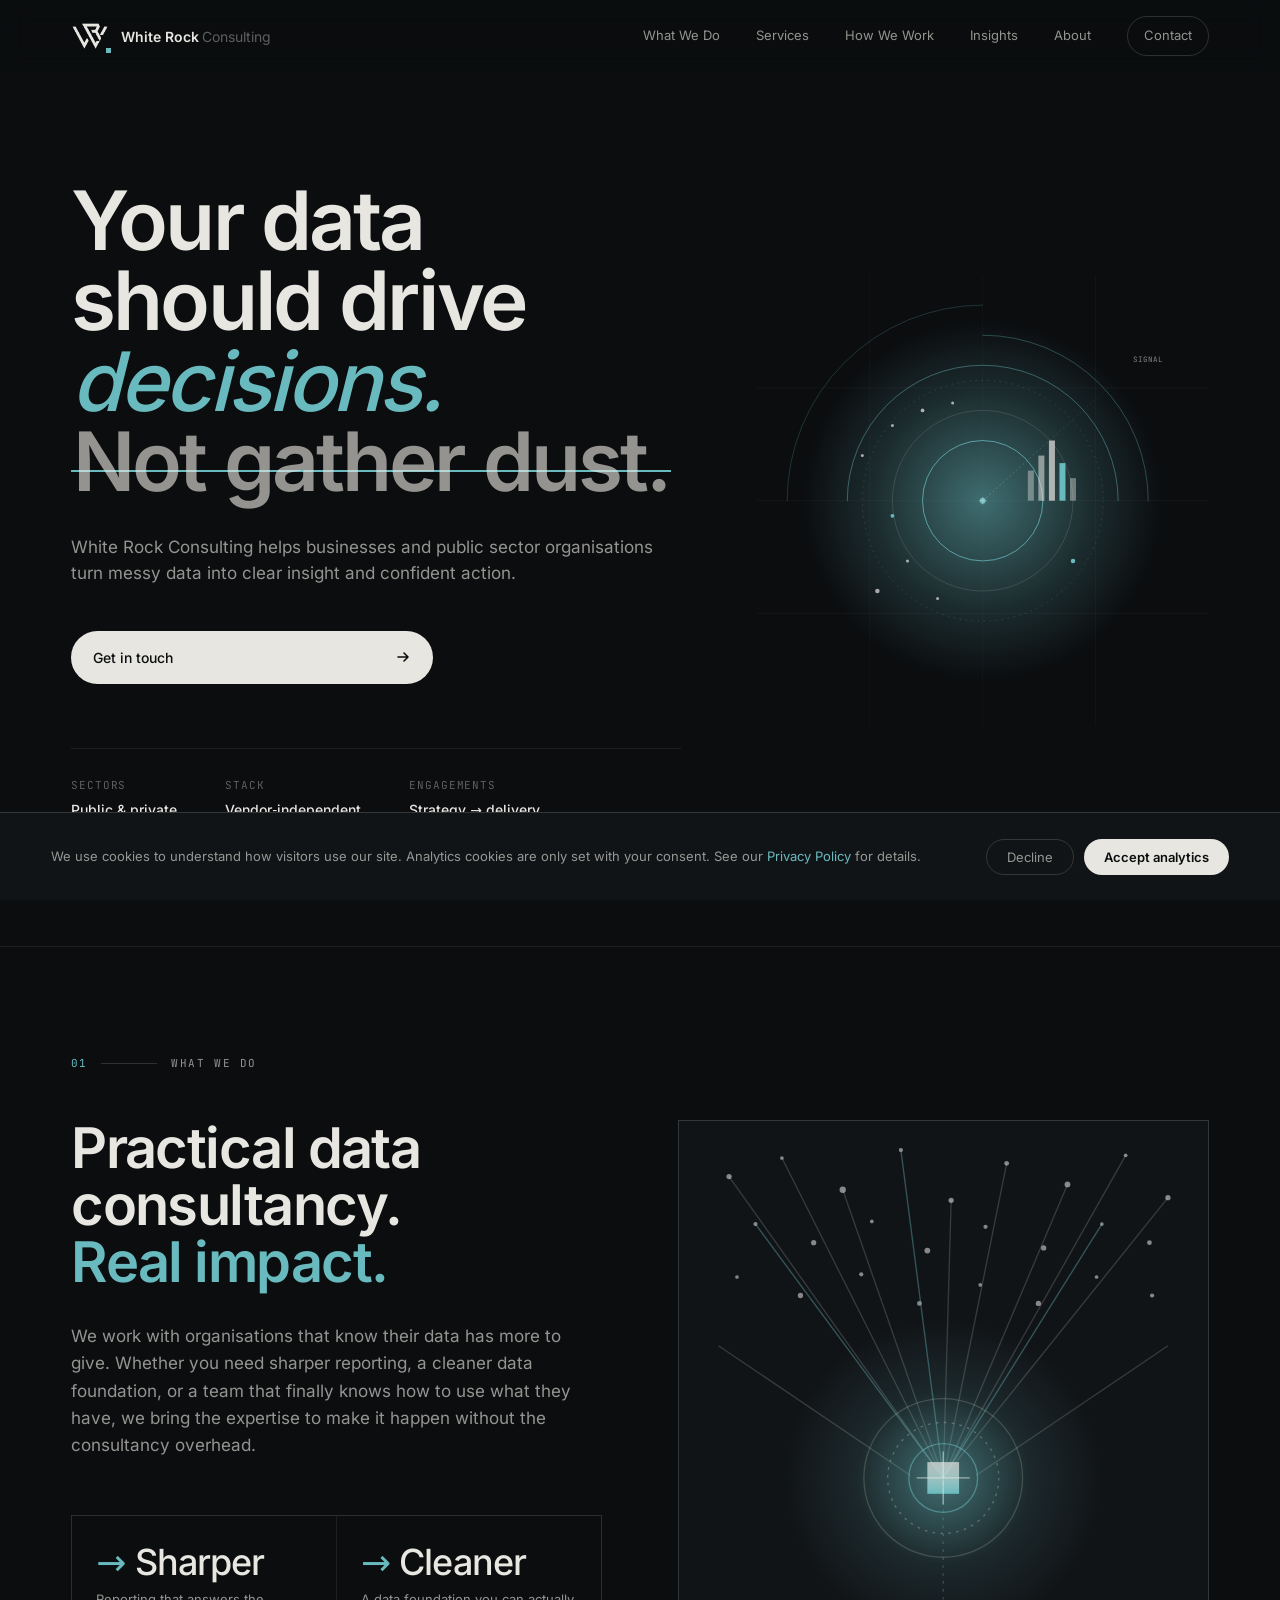
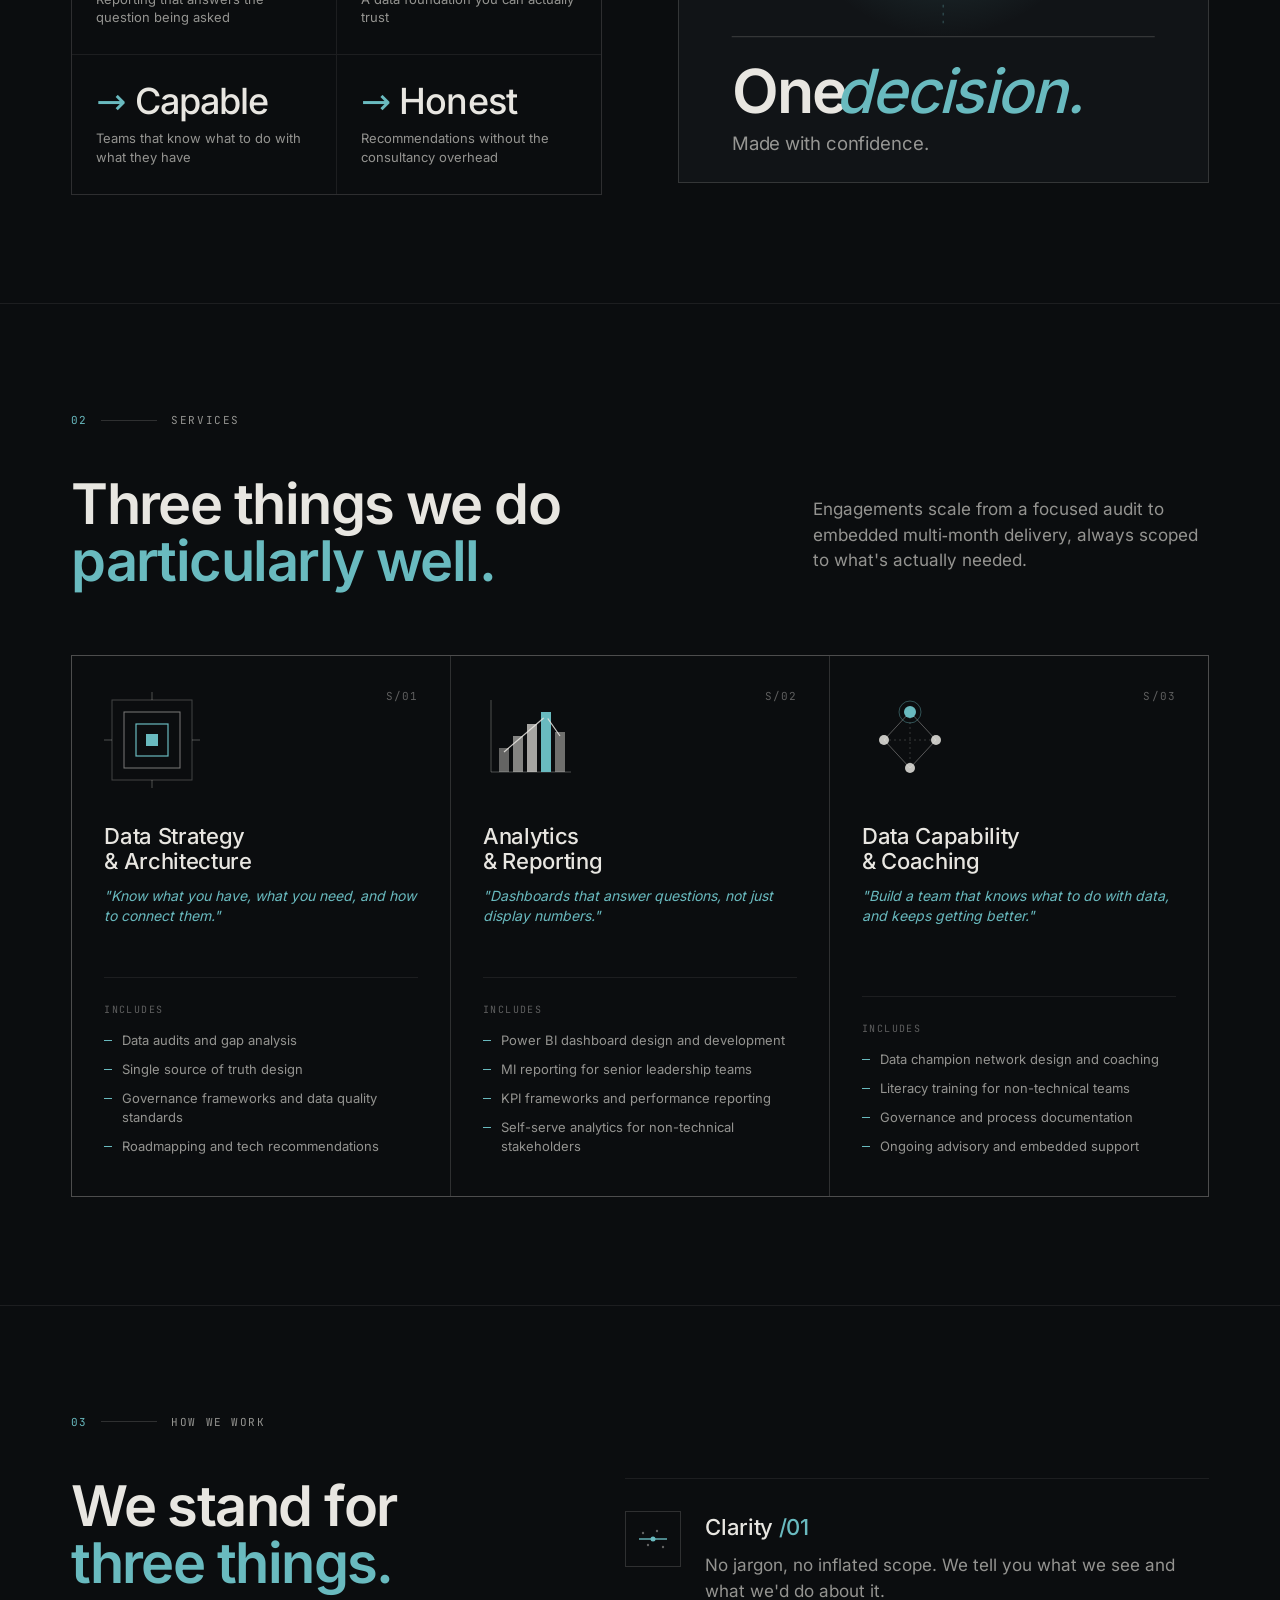
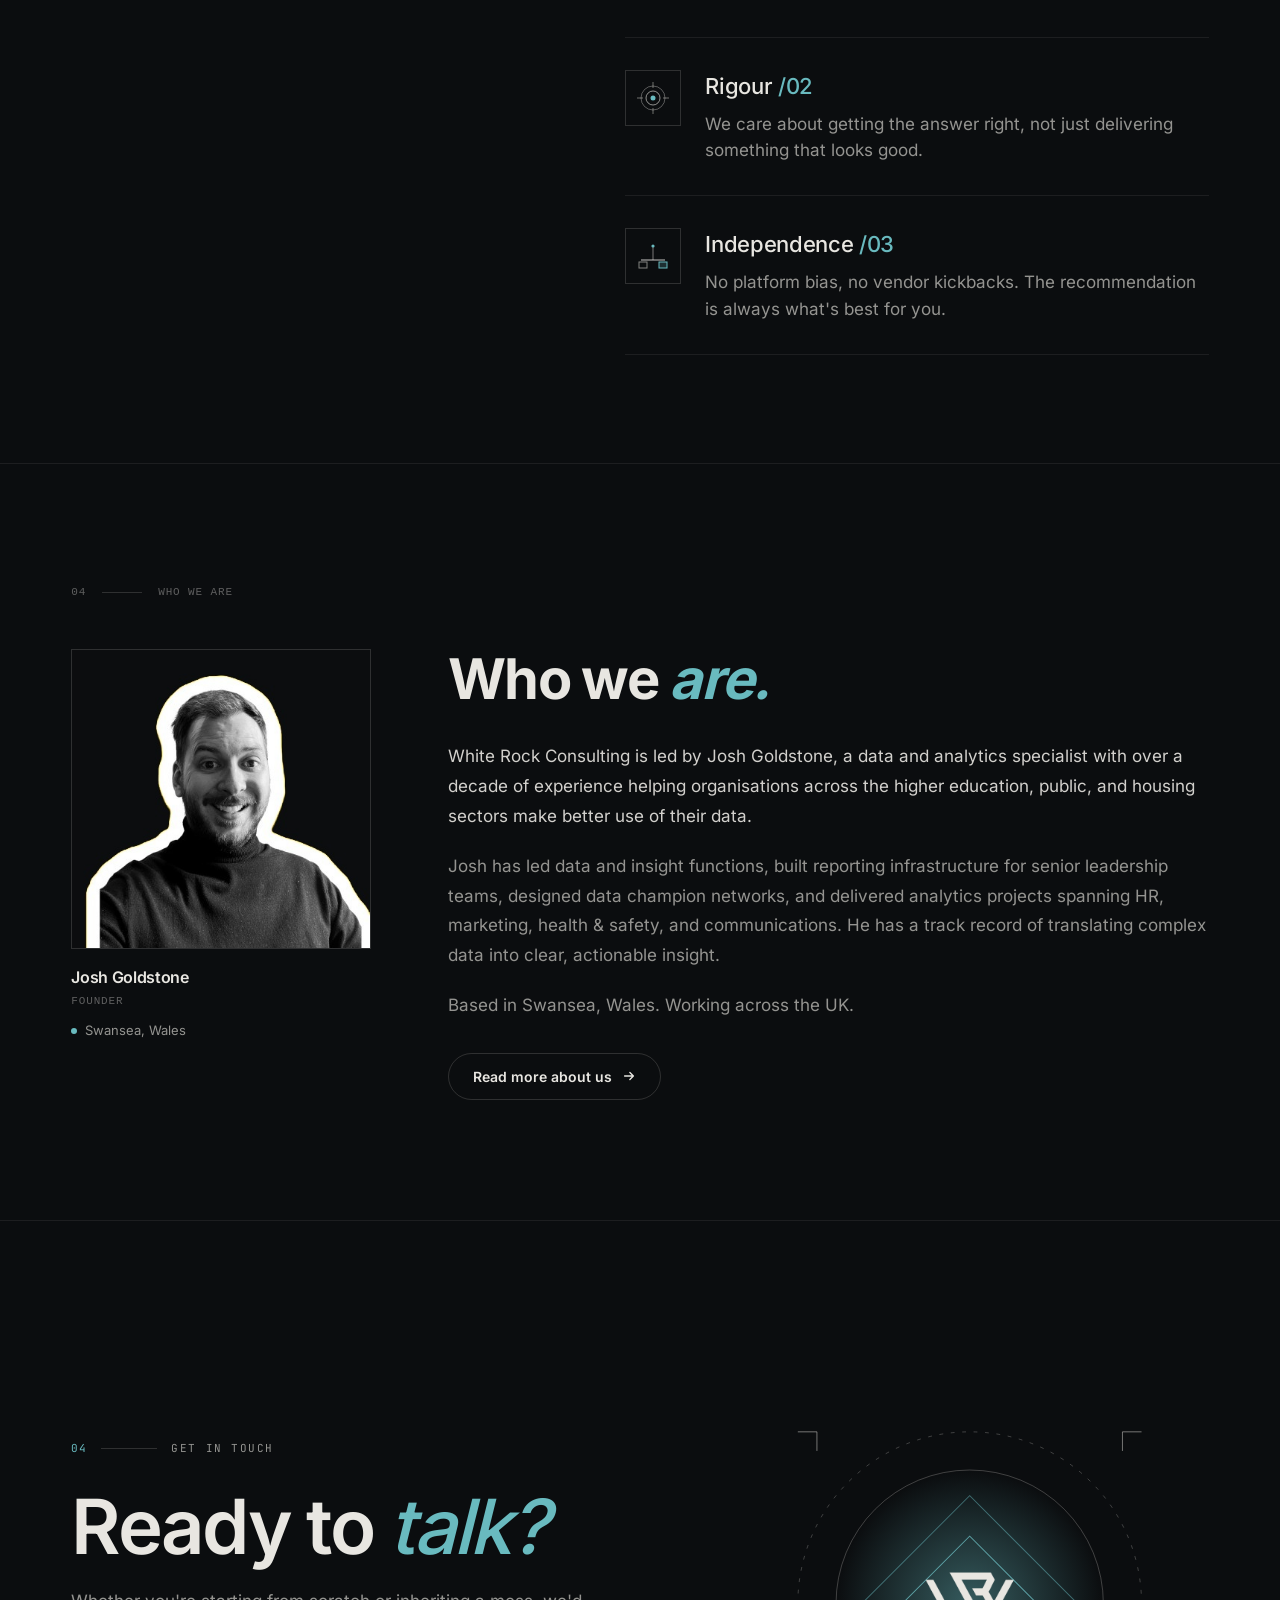
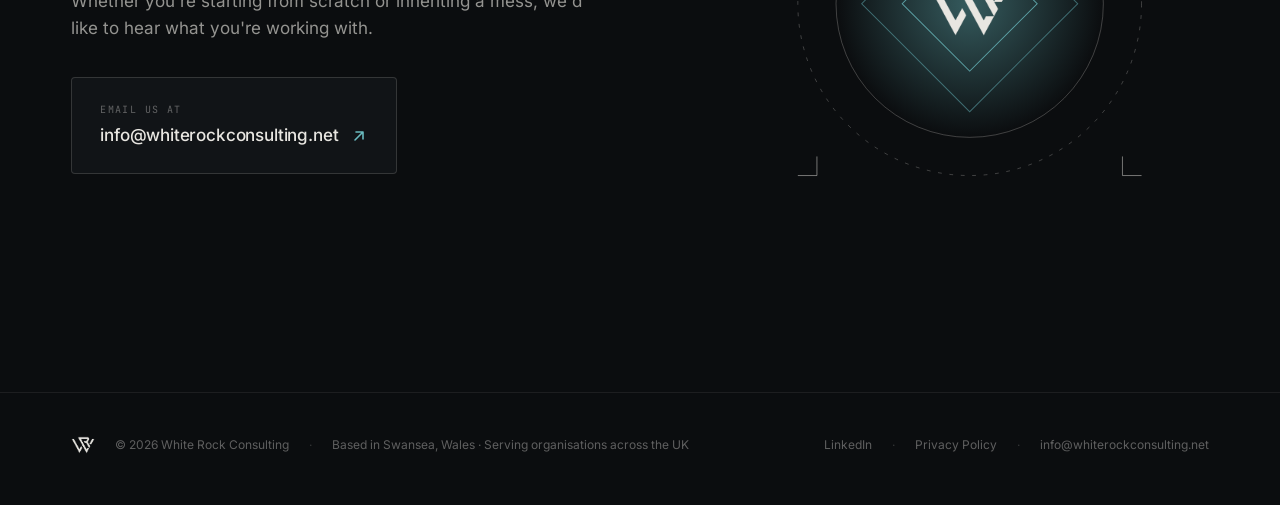
==== commit fc7c99c0: "Add files via upload Fix homepage redirect loop" ====
--- a/index.html
+++ b/index.html
@@ -1,37 +1,366 @@
 <!DOCTYPE html>
-<html lang="en">
+<html>
 <head>
+  <script>
+    // Netlify Identity email links (invite, recovery, confirmation) land on the homepage.
+    // Hand them to the CMS page, where the Identity widget is loaded. Normal visitors are untouched.
+    (function () {
+      var h = window.location.hash;
+      if (/(invite_token|recovery_token|confirmation_token|email_change_token|access_token)=/.test(h)) {
+        window.location.replace('/admin/' + h);
+      }
+    })();
+  </script>
   <meta charset="utf-8">
+  <meta name="google-site-verification" content="YRXdwfObj9e1kT4l8RQ0iouA22xgqPqr0mEOCYYbpSc">
+  <title>White Rock Consulting | Data Strategy and Analytics Consultancy | Wales, UK</title>
+  <style>
+    * { margin: 0; padding: 0; box-sizing: border-box; }
+    body { background: #0B0D0F; display: flex; align-items: center; justify-content: center; min-height: 100vh; font-family: -apple-system, BlinkMacSystemFont, sans-serif; }
+    #__bundler_loading { position: fixed; bottom: 20px; right: 20px; font: 13px/1.4 -apple-system, BlinkMacSystemFont, sans-serif; color: #666; background: #fff; padding: 8px 14px; border-radius: 8px; box-shadow: 0 1px 4px rgba(0,0,0,0.12); z-index: 10000; }
+    #__bundler_thumbnail { position: fixed; inset: 0; width: 100%; height: 100%; display: flex; align-items: center; justify-content: center; background: #0B0D0F; z-index: 9999; }
+    #__bundler_thumbnail svg { width: 100%; height: 100%; object-fit: contain; }
+    #__bundler_placeholder { color: #999; font-size: 14px; }
+  </style>
+  <noscript>
+    <style>#__bundler_loading { display: none; }</style>
+    <div style="position:fixed;bottom:12px;left:12px;font:13px/1.4 -apple-system,BlinkMacSystemFont,sans-serif;color:#999;background:rgba(255,255,255,0.9);padding:6px 12px;border-radius:6px;box-shadow:0 1px 4px rgba(0,0,0,0.08);z-index:10000;">
+      This page requires JavaScript to display.
+    </div>
+  </noscript>
   <meta name="viewport" content="width=device-width, initial-scale=1">
-  <title>White Rock Consulting</title>
-  <script src="https://identity.netlify.com/v1/netlify-identity-widget.js"></script>
+  <meta name="description" content="White Rock Consulting helps businesses and public sector organisations across the UK turn messy data into clear insight. Power BI dashboards, data strategy, MI reporting, and capability coaching. Based in Swansea, Wales.">
+  <meta name="robots" content="index, follow">
+  <link rel="canonical" href="https://whiterockconsulting.net/">
+  <meta property="og:title" content="White Rock Consulting | Data Strategy and Analytics Consultancy">
+  <meta property="og:description" content="Practical data consultancy for UK businesses and public sector. Power BI, data strategy, MI reporting and capability coaching. Based in Wales.">
+  <meta property="og:url" content="https://whiterockconsulting.net">
+  <meta property="og:type" content="website">
+  <script type="application/ld+json">{"@context":"https://schema.org","@type":"ProfessionalService","name":"White Rock Consulting","url":"https://whiterockconsulting.net","email":"info@whiterockconsulting.net","address":{"@type":"PostalAddress","addressLocality":"Swansea","addressRegion":"Wales","addressCountry":"GB"},"areaServed":"GB","description":"Data strategy, analytics and reporting, and data capability coaching for businesses and public sector organisations across the UK.","serviceType":["Data Strategy","Power BI Consulting","Analytics and Reporting","MI Reporting","Data Capability Coaching"]}</script>
+</head>
+<body>
+  <div id="__bundler_thumbnail">
+  <svg viewBox="0 0 600 600" xmlns="http://www.w3.org/2000/svg">
+    <defs>
+      <radialGradient id="g" cx="50%" cy="50%" r="50%">
+        <stop offset="0%" stop-color="#5b9aa8" stop-opacity="0.5"></stop>
+        <stop offset="100%" stop-color="#5b9aa8" stop-opacity="0"></stop>
+      </radialGradient>
+    </defs>
+    <circle cx="300" cy="300" r="240" fill="url(#g)"></circle>
+    <g fill="none" stroke="#5b9aa8" stroke-width="1.4">
+      <circle cx="300" cy="300" r="80"></circle>
+      <path d="M120 300 A 180 180 0 0 1 480 300"></path>
+    </g>
+    <g fill="none" stroke="#E8E6E1" stroke-opacity="0.4" stroke-width="1.4">
+      <circle cx="300" cy="300" r="120"></circle>
+    </g>
+    <text x="300" y="320" text-anchor="middle" font-family="Inter, sans-serif" font-size="48" font-weight="700" fill="#E8E6E1" letter-spacing="0.04em">WR</text>
+  </svg>
+</div>
+  <div id="__bundler_loading">Unpacking...</div>
+
   <script>
-    // If this is an identity callback (invite, recovery, login), stay here and let the widget handle it
-    var hash = window.location.hash;
-    var isIdentityCallback = hash.includes('invite_token') || 
-                             hash.includes('recovery_token') || 
-                             hash.includes('access_token') ||
-                             hash.includes('confirmation_token');
-
-    if (!isIdentityCallback) {
-      // Normal visitor - redirect immediately to the actual site
-      window.location.replace('/site.html');
-    }
-
-    // After identity actions complete, redirect to admin
-    window.addEventListener('load', function() {
-      if (window.netlifyIdentity) {
-        window.netlifyIdentity.on('login', function() {
-          document.location.href = '/admin/';
-        });
-        window.netlifyIdentity.on('signup', function() {
-          document.location.href = '/admin/';
-        });
-      }
-    });
-  </script>
-</head>
-<body style="background:#000;color:#fff;font-family:sans-serif;display:flex;align-items:center;justify-content:center;height:100vh;margin:0;">
-  <p>Loading...</p>
+    
+document.addEventListener('DOMContentLoaded', async function() {
+  const loading = document.getElementById('__bundler_loading');
+  function setStatus(msg) { if (loading) loading.textContent = msg; }
+
+  // Error sink persists across replaceWith since it's on window, not the DOM.
+  window.addEventListener('error', function(e) {
+    var p = document.body || document.documentElement;
+    var d = document.getElementById('__bundler_err') || p.appendChild(document.createElement('div'));
+    d.id = '__bundler_err';
+    d.style.cssText = 'position:fixed;bottom:12px;left:12px;right:12px;font:12px/1.4 ui-monospace,monospace;background:#2a1215;color:#ff8a80;padding:10px 14px;border-radius:8px;border:1px solid #5c2b2e;z-index:99999;white-space:pre-wrap;max-height:40vh;overflow:auto';
+    d.textContent = (d.textContent ? d.textContent + String.fromCharCode(10) : '') +
+      '[bundle] ' + (e.message || e.type) +
+      (e.filename ? ' (' + e.filename.slice(0, 60) + ':' + e.lineno + ')' : '');
+  }, true);
+
+  try {
+    const manifestEl = document.querySelector('script[type="__bundler/manifest"]');
+    const templateEl = document.querySelector('script[type="__bundler/template"]');
+    if (!manifestEl || !templateEl) {
+      setStatus('Error: missing bundle data');
+      console.error('[bundler] Missing script tags — manifestEl:', !!manifestEl, 'templateEl:', !!templateEl);
+      return;
+    }
+
+    const manifest = JSON.parse(manifestEl.textContent);
+    let template = JSON.parse(templateEl.textContent);
+
+    const uuids = Object.keys(manifest);
+    setStatus('Unpacking ' + uuids.length + ' assets...');
+
+    const blobUrls = {};
+    await Promise.all(uuids.map(async (uuid) => {
+      const entry = manifest[uuid];
+      try {
+        const binaryStr = atob(entry.data);
+        const bytes = new Uint8Array(binaryStr.length);
+        for (let i = 0; i < binaryStr.length; i++) bytes[i] = binaryStr.charCodeAt(i);
+
+        let finalBytes = bytes;
+        if (entry.compressed) {
+          if (typeof DecompressionStream !== 'undefined') {
+            const ds = new DecompressionStream('gzip');
+            const writer = ds.writable.getWriter();
+            const reader = ds.readable.getReader();
+            writer.write(bytes);
+            writer.close();
+            const chunks = [];
+            let totalLen = 0;
+            while (true) {
+              const { done, value } = await reader.read();
+              if (done) break;
+              chunks.push(value);
+              totalLen += value.length;
+            }
+            finalBytes = new Uint8Array(totalLen);
+            let offset = 0;
+            for (const chunk of chunks) { finalBytes.set(chunk, offset); offset += chunk.length; }
+          } else {
+            console.warn('DecompressionStream not available, asset ' + uuid + ' may not render');
+          }
+        }
+
+        blobUrls[uuid] = URL.createObjectURL(new Blob([finalBytes], { type: entry.mime }));
+      } catch (err) {
+        console.error('Failed to decode asset ' + uuid + ':', err);
+        blobUrls[uuid] = URL.createObjectURL(new Blob([], { type: entry.mime }));
+      }
+    }));
+
+    const extResEl = document.querySelector('script[type="__bundler/ext_resources"]');
+    const extResources = extResEl ? JSON.parse(extResEl.textContent) : [];
+    const resourceMap = {};
+    for (const entry of extResources) {
+      if (blobUrls[entry.uuid]) resourceMap[entry.id] = blobUrls[entry.uuid];
+    }
+
+    setStatus('Rendering...');
+    for (const uuid of uuids) template = template.split(uuid).join(blobUrls[uuid]);
+
+    // Strip integrity + crossorigin — blob URLs from a file:// document inherit
+    // a null origin, so crossorigin forces a CORS fetch that SRI then rejects.
+    // The manifest bytes are ours; SRI protects against CDN compromise, not this.
+    template = template.replace(/\s+integrity="[^"]*"/gi, '').replace(/\s+crossorigin="[^"]*"/gi, '');
+
+    const resourceScript = '<script>window.__resources = ' +
+      JSON.stringify(resourceMap).split('</' + 'script>').join('<\\/' + 'script>') +
+      ';</' + 'script>';
+    // Inject after <head> so the DOCTYPE stays first; prepending the script
+    // would push the parser into quirks mode. DOMParser always emits a <head>
+    // (synthesizing one if the source HTML omitted it) but may carry
+    // attributes through, so match the full opening tag. slice() rather than
+    // replace() keeps us clear of $-pattern substitution in resourceScript.
+    const headOpen = template.match(/<head[^>]*>/i);
+    if (headOpen) {
+      const i = headOpen.index + headOpen[0].length;
+      template = template.slice(0, i) + resourceScript + template.slice(i);
+    }
+
+    // Parse the template and swap the root element. Scripts inserted via
+    // DOMParser/replaceWith are inert per spec — re-create each with
+    // createElement so they execute, awaiting onload for src scripts to
+    // preserve ordering (React before ReactDOM before Babel before text/babel).
+    const doc = new DOMParser().parseFromString(template, 'text/html');
+    document.documentElement.replaceWith(doc.documentElement);
+    const dead = Array.from(document.scripts);
+    for (const old of dead) {
+      const s = document.createElement('script');
+      for (const a of old.attributes) s.setAttribute(a.name, a.value);
+      s.textContent = old.textContent;
+      // text/babel scripts with a src: fetch and inline. transformScriptTags
+      // does XHR against the src, but blob:null/ from a file:// origin is
+      // silently dropped. Inlining makes it a plain inline babel script,
+      // which transformScriptTags handles unconditionally.
+      if ((s.type === 'text/babel' || s.type === 'text/jsx') && s.src) {
+        const r = await fetch(s.src);
+        s.textContent = await r.text();
+        s.removeAttribute('src');
+      }
+      const p = s.src ? new Promise(function(r) { s.onload = s.onerror = r; }) : null;
+      old.replaceWith(s);
+      if (p) await p;
+    }
+    // Babel standalone auto-transforms type=text/babel on DOMContentLoaded,
+    // which fired before we swapped the document. Trigger manually if present.
+    if (window.Babel && typeof window.Babel.transformScriptTags === 'function') {
+      window.Babel.transformScriptTags();
+    }
+  } catch (err) {
+    setStatus('Error unpacking: ' + err.message);
+    console.error('Bundle unpack error:', err);
+  }
+});
+
+  </script>
+
+  <script type="__bundler/manifest">
+{"7ad428e5-df60-46a5-8f53-5d02e26fbb34":{"mime":"image/png","compressed":false,"data":"iVBORw0KGgoAAAANSUhEUgAAAfQAAAH0CAYAAADL1t+KAAAQAElEQVR4Aey9aZAkx3Xn+V5kt6x326Y/9JKdEZndldlabn8YNW1tod2xsdYHEjIND4kCzyFBiaS4IkVCFHEQ940GSAIkiJMgKR7gJYIHeALgLc0SQ7NRr+3aEjszbJsZg3HUWVXIq0nDB5jBpo1VGT7umVmN6urMqsjM8Ij3Iv5pHpWZEe7Pn/9eZL1wD4/[base64]/6AAAiAAAiAgG4CcOi67QftQQAE/[base64]/BHKTDoeeG3pUDAIgAAIgAALpEYBDT48lJIEACIAACICAXwLbSIdD3wYODoEACIAACICAFgJw6FosBT1BAARAAARAYBsCKTj0baTjEAiAAAiAAAiAQCYE4NAzwYxKQAAEQAAEQMAvAfEO3W/zIR0EQAAEQAAEikEADr0YdkQrQAAEQAAESk6g5A695NZH80EABEAABApDAA69MKZEQ0AABEAABMpMAA7do/UhGgRAAARAAASyIgCHnhVp1AMCIAACIAACHgnAoXuE61c0pIMACIAACIDACwTg0F9ggU8gAAIgAAIgoJYAHLpa0/lVHNJBAARAAAR0EYBD12UvaAsCIAACIAACEwnAoU/[base64]/BKAdBAAgXwJwKHnyx+1gwAIgAAIgEAqBODQU8EIISAAAn4JQDoIgMBOBODQdyKE4yAAAiAAAiCggAAcugIjQUUQAAG/BCAdBIpAAA69CFZEG0AABEAABEpPAA699KcAAIAACPglAOkgkA0BOPRsOKMWEAABEAABEPBKAA7dK14IBwEQAAG/[base64]/3U8BEEtiUAh74tHhxMQiDmuMJMt2EDA5wD6Z4DxObrv1ldrSf5HSIPCCR16CAFAlMJRFHzY/Zg225IIAACKRNYq8R3pSwS4gpKAA69oIbNulmG6aas60R9IFAGAkz09l5v9aVlaCvauBgBGQ59sTagtAACUdT4siHztABVoAIIFI6AiQd3F65RaFDqBODQU0daYoFMVxBeIAACqRNg4lf1eq0/[base64]/dN5fnFJkAACILCFwP5eZ+WDW/bhKwhQAAYlJuCx6YcOHXqWiBHhivACAR8EzNX9/[base64]/P2A3JDwFILS+Baq+zfEN5m4+Ww6HjHMiUQBi+5LQxdHemlaIyECgPgetXV1f3l6e5aOlmAnDom2ngcyYEonrD9dKfzaQyVJIuAUiTTmDf7soA0RmlW8mTfnDonsBC7PYEDJtbt8+BoyAAAvMR4A/8ZnW1Pl9ZlNJMAA5ds/UU6x5FzU9a9Vt2QwKBDQJ4T4nAeiX+aEqiIEYRATh0RcYqmqqGCSFhi2ZUtEcKgT/v9VZfKkUZ6JENATj0bDijlgkEoqjxLSZ6asIh7AKB9AmUTWIc31O2Jpe9vXDoZT8D8m6/MZfmrQLqB4GCEnhFr9f6w4K2Dc2aQAAOfQIU7MqOQLXedIu2/[base64]/q9/+pOumI130QnhkBOPTMUKOiJATC2tL9RLxCOl7/hcj8HBsYvHAOiD5x95hB5Q7RGkK5hQik6tA7nZX/vds99XK52+q/WIgWCmdCgCm+MZOKFq/kv4a15suxgYE7B2IKbl38lPIu4T3ea8i2gqm19Xqn/qVcX/SCn5zagDkOpOrQrbBXsAmelLvF/0+vt3J0Dk4okiGBaq35VVvdSbtJT3/Sb7eOSVcS+mVDIDAkf0EUNt/Ihka+tQx/l3Hwf8v1RcGGn/ximqSsD05PnB0uvdNK69tNborNx+UqB802CLAhHcFmmB/a0Bnv5SUwDLHK5l9KJ2CIPyhdxzT0M8zpPHufhjLbyTDsJgJvl2OmY6k69HHN0oedLux3Vl4x1hVvQglU641/sKo9aTfRyRBd0O0uv1m0klDOP4FB8GH/lSxYg+2dR1HjPy0oRXxx+//9dVZJDSNnJ8L6UqojJqk79LDW+KyFecpuYpMhc69Y5aDYCwQCvuyFL3I/2dEE+UOtcvGp16zbbV1I6J2LsaP9/65iFIKNuSZtaKk7dKcgk0ldUSc3xe1ov7P8thTlQZQHAmG45O6jP+JBdNoim732MlaNS5uqEnkcB+5Wo2xtmR4tSe/8EmsIDfOkHh8vTGXVTS95cejVWvM7VsVf2E1sskOlHxGrHBQ7S2DXILj+7BfJH5iOE16lI+BmUevonVMpHlczZG5XcBIOKOCbfeh5jkNPswI7DCk9dnDd3mvRMfEqTcMok+VCwtof6X0K1EYkLgVGSltFjit3pS0zdXmGvlmG3nmvs+wu/g+kzi99gQ+PRx9Tl+zNoVfrjX+02v7IbmKTdRS3iVUOip0lsD6ouAlHCkLC8lW93q80/EM5yxYf5ifQ7a6+TEXvPCANvdb5DWFLjn93qc4Yt2J9pDMUrN3qQ7CT6c2hO+EUbB4uHe6R9mdfv7uMCU3SrLJFn0OHDj1rDMm/T0m0h+Ld7uJjSwvwtYgE2MTyOwQl6Z3b350LRrVP/HnG9GAYvuS0Lz29OvQwPPRLe6/6K76UT0OudRSX/WZ1tZ6GLMjwRyCqN9yFl1uRzV8l6Uh+96+feeZIOqIgRSoBF4XM6nah3UQnU4Leebd7qmmN8F67SU+nw6jhbgt409OrQ3da7x4EmQyDuLrm3PYMghirEM0JL8tixvAtWdY3b12DykBHUIt5G4hyRAqeO2eib5Xh3jlT4CY47yH5L+/zLbw7dDepicjcL5m1YXonQsJKttBIt6i+9EVD5unRN8F/DV00DD0pWEWoNj+BYe+c6Q/nl5BNyZjpOBX8NfydGXqLgma2wlrjAd96enforgFrg4rrAT/vPovdYuOGdKeoh91iCDDpeDIBIWHFnDKpKxIH4gOXlKV3bjtjGubW2D5tuiFep53TmTh0N6mJiKWD/+Ph1R7hJZlAFDV/aPU7YTfRyYxCwr5JtJJQbmYCw9450R/NXDDjAmXonZ/urL6KiF9G8l8n0w7xOq3JmTh0V3lYW3IOXfbCLTn1qhwfbMkJDIxREZWNDeFeenKz6sgZB+IDtNje+bfLcO88pljF7yugILPIqZk5dPdrtSfabe5d6jbuVWGhDakGGutVrzefIkPfHH+V/NbsdlfeJ1lB6JacwLh3/q+Sl8gnp+2di/4/mwYV+7t6p5UjPsSr9Sk/PVA79BOrayYpU4derTU+Y1t1ym5ik+1VFexeuljUCylmgvi6hQRkVJiNEX+/NSMU+quJg9ulN8I6kO+UoXduf1cqLlo44KuzPGcydeiuYSx/4ZZmt916v9MVm1wCUXS4RcyfkKvhWc32d9vL4h3BWW3xl/CSBgAAEABJREFUYSKBce9c/rLLTLdObECBdo5DvDbFN4npUV8hXqe1PXOHrmHhFmbGP+BpZ8yW/Xl+XVtnd5Uu++kJC4iZrh2HprTfkDQSMHEg/hGwsvTO7fkjPbaJVZHOGIq9BpFxlWzdgq07svjOhqQv3LK/11nBUGkWJ8MCdbinJ5hVPG64h+Ld4idTLWCKQhd1vXMmeqX4Rpahd95ddkFkVIR4HY4iZnzS5OLQ3cItTPzjjNs6Y3XmavSqZkSWevadBVajprvw8hYbeWcNEud4L0LCJmYlKiPHFfHD2Ib4u0W/dz4M8Sq/M+jO3ed8h3h1lUzacnHoThET8HXuXfC2x/aqnLMQrCJUcwSYSPw/XKfnIFjHhEsHQtF2ut363wyZV4tXmY2KsMiLcGSEeKWdXrk5dA0Lt1h470GvylIQntzTE/af7swhYbNvFr8OwYuyp75IjTGzi3K5iAjvZcvQOx+G5tYT4tXdFvBu90kV5ObQnTIKFm4h9KqcpeRvAQXXydfSaojgRRaCjuR651bTP7ab7FSC3rmJzT2yjTDSzuQ8oTpXh65h4RYi9KpIwataW3rMDr0/JUfVyZoYogv6ndbrJx/FXkkEbO9cwS03/l7R7527EK/2ty1/UiLRySha+lKe53CuDt01XMXCLehVOVPJ35SEhDXE98mHWW4Nx73zP5FOwbC5WbqOi+oXI8RrYoS5O3T36BERe18nlhZ4mWGvauV1C4hA0QwIVOvNE0TmsQyqWrSKZr+zcskiQlDWL4GYWMFjhuaxKGr8J78k8pXea69cbDUQH+LV/t/5+YEMQ7xaJhNT7g7daRXWlj5s30Uv3GKvEjFD2RpJeqrEu1TcSzdkbpfOsqz6DXvnTK+R3v7AkIKLjgUpshHd2dtoHRu6ceNznu8iHLoDYO+R3ObepW5MfKTXWX6PVP2g14jAiw8edLPdPzv6JvrvgX53WejjdqK5eVcuDvi490oWrsA8dqDe/P8XFiNYgP1/e71VT0WI19HooNU25yTGoVcVLNxibaVgkozVsuwpWHPP5J6RjsEYhISVZqNh79zQRdL02qpPKXrnRBpCvA5MDiFet54PG9/FOHSnEMtfuMX2qlrOWTh1sQklEIYvOU3EGh5z2cuDXaJHpsjDS7LImFmDPR4vfO9cS4hXoofzCPE67TckyqFrWLjFGL5udXV1/[base64]/1muvXJQkI/KkS2DUOzfiw/[base64]/WJ1g2IvEAhYxb10q7D49betjoVJgSH5j4BxOr1z0UZTE+LVXCOZo2iHrmHhFiY+0u2uvFOykaEbURgunWRDuS5tSMleCF6UjNPCuWzv/PcM0ZsWFuRZQOF7553lKyxC+SFeiR4fj/ZZdWUm0Q7dIQsVLNzCxqBX5YwlfKvEwc1WRQUhYRG8yNrJe7K9c/nD2Kyld76QuVSEeKWA3f+PhRrqu7B4h+4AMJH0H169216+1umKTS4BNy+DmT4uV8OzmiF40VkUfj7Y3vk/t73zf+1HenpSg0EsKhJZei0bSeqNQrweGH0T/fdhN8onWkOrnAqHXlWwcIt1FDchJKw9o4SnatRw99KfE64mkUHwIp82sp0E+Y6S6YkDBw//e58c8pTd6/3qACWMDJqnnrbuM9JCvFqdJiYVDt1pbpik94D37aoMbnK6YpNNgNncIVvDkXaM4EUjECn/db1z60jekrLY1MXZ3vltqQuVJDDe7X6H4kO8EtOD0kK8TjOjGoceRY1v20b8wm5iExNf+ZvV1bpYBaHYkEA1at7LRM8Mv0j+w/Tmbnfl/8hLxV639fVep/Vvi7axoR/kxXSGeh8vdu985ahl8W67CUjbqnA6jBrXb5tD0EE1Dt0xsz/Ey9275G29En9Esn7Q7SwBDRNxiI3JLxaD4Z8R8cuKt9FhEv4K4rjQUeEoHk4kFh/i1Z4md9lNTVLl0FUs3EL0NrfAgJozoKSKVmuNR2zTT9pNejrW6y2/Jg8lw1rjc4bM03nUXe46zWNF7p33261j1r7il6m1Orbsb2DhC2orJ7OkyqE7KiZQECAkNhpmUjucpd6Y+CoNAExs7s1Lz4ACN4kwr+pLWW8QG/nBbhawjGHWEeLYsIpRvM2mUOfQ3cIttgGud2XfxKYLe+3lPxKrHRQbEqjWlv7efnjSbqKTvfA40mu3/jIPJS0jF+ZS9NyVPLj4q5O/V+Teea+9crFl53ro9k10OhnWl74hWsOhcuf+UefQnfq7BoH8SQpMCAnrjCV9C/gy6SoO9WPO7V4e63i0aIhJ+5+Y4mI/KaMkxKsdmRId4nXaea7SobsAIbZB0u9tHO11Wn9m9UQSTGAULIK/JljFDdUO9DrLuQwBurkrRMb11Dd0wbsHAob4u7Va8z97EC1CZL+zcolVRHyIV0P00wO1Qz+xuqpLaTv0zACoWLiF+O7MgKCiuQkYVhM/ILfgRZV4F+6lz32GJStoKBYfWjRZSybnMmRun3xE1N4BB3y1KI1mUEatQ9ewcIu1Q73XGS48YD8iSSUQRYdbVjfpIz5WRdq7u5JPKNAXHzzoZrt/zimBLX0Ctlf4nSL3zrvt5eOWmvgQr0z0yGjUzmqrMOly6FsAhwoWbrEq32I3JOEExiM+8kPCEl3e7Z7KZdiSKwN3Lp8RbkqV6hkyjq1K3XdS2oV4ZaYP7JRPwPEzMet+/l+1Q3cnABMfd++Ct/22l57bhCbBXESpNhrxIRV2Yspngly1+rt9ey89t0foRJ0wKSrDRN8ucu+cRiFe96WIzI8opgfHo3V+5GcgVb1Dr9aWPm05nbLbosln+SsQEtYn3nRkh7WGi/J3Oh1pHqUYvrjdbl3gsYaposNa093nfXZqBhyYmcCAjPyFYmZu1ajAeDRJQ4jX5zSFeB3RPf+veofummRY/MIte9Z3mTucrtiEEzAml5nks1KpMD80a5kU8+NcTgmm7Z1/q8i9c6bAXSRXSP5LxejcThgL4dA1LNxCxvzlr5955shOBsHxfAmE9eYXjI5wp8e63dar86BlRzIetPW27Ya0IIEBmdsWFCG2eL/dOkaGxK9qZwG6EK/uwsN+1J0K4dCdCTQEvxjwAPcfnbGEbxywipCw9p9lfjPzDasMvCHq1DP0zSL3zo2SEK9WTw2P0yU6dQvj0F3wC9uzkh0MgOk1w6vWRKaZKRMyp0ggDBs/sOJO2E10YuIj3e7KO/NQMqwvfd1eUPwyj7qLUmfM5nhR2rK1Hf3OyuvsvmN2k55ORtHSl6QrmVS/wjh012AOKte6d9Fbvvc+RaORpNzAmEsl6TNNFzbDZSinHfa7v2Ku8FtBgaUzPVro3jmZD2qwXkBBoUaaCuXQNSzcYogu6HaX36ThZD+rYwk/1OvNp5jo2wqaXu+2l3O5kA3D5s8sH7fAjX1DmoVAbExhhnm3ttv2zl2I16Nb98v7bn5+QGmI12ksC+XQXSM1LNxi7/frWD7QAS3xxoNAxYx3Zrr5mWee+Z/yMJVlVKgeTkYM/9+C985VXKzY/8M3ZmTvzKopnENXsnBL0977fF9mVpZdkVjtDhw69Cs7pP0psQq+oNg/qwTrufxzqh469B+tGo/YDSk5gX/R662+NHl2PTl7nWW3Eqb4EK9kb3lU603x82RmtXzhHLoDMA7j+bz7LHWzjkLFPSap/LLSy1TWXW9D9LnkWDDxlXkFL9IwKuYYidoGcX5PKHgC4UK8WtEaRrUGhuLrra6FS4V06KMwnkb6c4X77b1P5ywKd1KJatCCyoThS07bIW0Vq+atV+KPLtjcuYqPRsXM/XMVLmshpj/stZf/[base64]/Y7K6+Ys+xCxcLR4jaiR8UWaqCPwmzUXwT19YR4PT0+R31YUoTMQjt0R9iw+IVbaD2I1f+oHeuib0wm25CwcwI1ZPILMWzMTXOqXdZih7U/8WL/x96pwXhMrGOUbQGYhXfoUdRwwUF+sQAj70Wto3hDXsthem9cgSqo1prfZaKnFDTpaL+z/PY89Azrzc/bC4qn86hba52an3g53Vl9FRG/jOS/To5H2eRruoCGhXfojg0buty9S95yXg5TMhpRulmHLv5ccsAM0Yfd+zabt0Ns+GpvwospeH+/27pFY9NiilUEyWJilXxnPSdK4dBVLNxCdKzXXrloVgMif7YEDtQa/46Ynsi21rlqO9TNKyRsvfF9q/E/2g0pIQFj+HptT7zYWwVuYaBcnqpIiHUj2wnbO39s40uR30vh0J0BWcHCLYZ1XO06nmXeKoOKinCnzJTb/eyY5I+KCTuH/0eKd7vHI4WpNV0de6tAxT1pq+c101tRrCOlcegaFm6xw0JHeu3Wu4t1ihWvNS8+eNDdI/6cgpbt63ZW7slDz1qt8QtD/[base64]//PytVwpBkTvT2vkLBcGdxqtRA/kmF1fCHl/IlN8ImcVZhavb3YaJKCp4ZsA84UOcSrbd/EVDqHPgpRKX7hlr27K7GKCScTz6py7bxdQ3NNbHK5l16t/m6f8gx0o8E45+v4e/2c4gicr8q5e1hLiFemB0ejaFSqV+kcurOu7Vm5hSTsPxr3Tex22fBqWKx6UMwRCGsNFztdfEhY20t/ZbfbutDpnPVmf28qRjIy4pKoGsPkhrUT5c0q03CUx5CG2POnw6hxfVZcJNVTSofuDMDEx9275I2JERJWsoE2dDOsYYIQsWF38bGhddbv7lZX1nXqrc9QrddZFnVe5TXKM4cRS/t/s7QOvapg4RYyfDFCws7xc864SFhf+oatUnR4YaufS0d7ndafuQ9Zb3Yk4wFmus0Yuj3vzd4CUDOTfOZgM54M60K8MtErPYlPU2zLnWtpCtQkq7QO3RnJDmtd594lbwgJK9k6L+hm2CgJXsF3v6B1tp+qUeOOqN44nvdmbwFcycQ/zrb1c9X2z8j8joiQpbGSEK+kZLRsrrMhQaFSO/QoanzLMpLeszrmro6tnkiCCURR80lD5ieCVdxQrd7rLF+x8aWs7yaQvwrj0DbGvL/Xax0efs7pT6+9crGt2oV4tW+i04nxaJloJX0qV2qH7sCygkcw1FwdO6Al3jgIlPTSSUSvL89TxT2fzERfzlOHxHUbzveeMJt8608IynBc+vgdpXfoShZuOdrvLr8j4XmNbDkRUOQk9tteuoo1rH2asjIIdDgAQ2/pdJZ/3yeLabLteeJGc7IJ8TpNiQT7DdFPo+jwv02QtdBZSu/QnXVZw8Ithkr/D9jZSvqmxkkQfSCvkLBSbOgiRzJTbnMKZuFg/1E/OEv+FPOKmmk/pV0DDrBkr2NjzxP3Vu5Nw8It1kL1brelZUjXqlvONHQShjSsEb1nvWJuL6eVXmh1NWq4ibHPvbBH7Kc/yHouzTjE6wGxRMaK2Vsnj7jRsfHXaW+l2A+HvmHmwLgQlRvfRL6zKddCAyKNkEApexvnWptNgZMw7/r1M88csbqWOjEbFcuWxibObDRhGNRKwfwie+KeiTk+bt+RLAE4dAvBpTBsnrLveQ1r2aoTpX3d9oqG3l+ixhQ5k3USKgKpDHhwb5HtkKRt1ajpGLST5M01D9NLswoJG5jAOck9ubY3SeVMD9p75/lHakyiawZ5ggzqUFPF2iBwV+qiF26xjuLqst/71HBCWSfhYqdrcBKv6bdbxzQw9amjHbZVESrUEHmfce5CvNp63uaTd0qynytriNdp/ODQN5FRsnALrVViTJDbZDepH5npRqm6naMX80PnfC/hl2qt8Yht9km7SU/1frd1lU8lxyFeKz7rSEm294ublPRcVEzi8nDoW1CFtab4hVtsb+Id7ip6i+r4KoxANWr8nVVJvJOwvbELut3lN1ldS52Y2KujTAuuMextvo+9d/5y1hPiVdwCNmnZeF45cOgTyDGxu3804YicXSaOcS9djjmmahKQjmAzrGNm/lTOaRyo1pb+3sp50m7S077xDPTU9WQTfDh1oR4EGubSP6ExCetcDn2SoCLtsz/sT9v2uEly9k1mYuJXdbutC2VqB602CByoHXLhYE9sfBf83ux2V94nWL9sVAv4smwqWrAWQ5enPZemNwrxqmE+xckoWvrSggQLWRwOfYpZDdN1Uw6J2c35LocphoN0RQbGXCpdR6cfG6NiZr7T1dc2fp75q77kpyh3z/qulB+3UxLiVcuoV4q2TixKoENPrLvXjJGOhVuOjq+qvbKA8MUI1OvNp4jM1xeTkknp/d32svjbTb5J7BoE4i/mhwyM+cu04gj0OyuXWJniQ7za39HPx6NeVl2krQTg0LcS2fSd7bDWpq8yPyq5qpYJLzutDBsVM96Z6epe71fio4P5tJyL9mcdx/0+60hLdlpxBAwZFfek7f9kFb+jtOw7q5zSOfRZAFXrjX+0J7q7BzpLsazzNnud5cuzrhT1zUZgHPxCeuAi16i9Jt6t4p+7U9bXtjaouKdd5Ef7Y3pNv738B4twGE+wk38Rx/Rotd7UMB9lEXMsVBYOfQd8GhZusU3w9hiLlY2UEoE1BYGLXFOZ6JK0hnKdPI2bi0lhlCyIZJjmvlAcjsZoGIkkOmMovl7juZSlznDoO9AeL9yScJLMDsL8Hd7f67RUPG7iD4F8yc5JELGKoEDrQVz6oB1RvfFRIpIf7Y/o9/ud1hutrrOneLeLjik/xCvRZ8ajXLO3sUQl4NCTGDswtyTJlm8evnJ4tZ2vEqh9BwJhbck59NM7ZMv9MJN5Q7vduiB3RXJWwBhW8Nu3d/yJZ45LMQ5O9e6cESep/jkK1tzvJkneUueBQ09gfikLt+yg6h6Kd6OXvgMkEYeNuUmEHjsoUUFIWIrqS180ZJ7eAZWEw4f7o5nqyXWJjZsnUEleILecd4XhS8RfBOdGZ1PFcOibYGz3Ucn9z3eX/d7ndjaUciysNx9W4iSO9dorF0nhlpseTB/Ire4ZKrbn1PGk2fujBXlemzR/jvlOh7UGQrwmNAAcekJQo/ufRvyJNagMZh56GyHA3ywJsAmuybK+eesyjBDDUdT8keWnYXZ1td9tJbpFYHj2IXrLIPPExLdlXqniCuHQZzCehoVbyNBF46vvGVqGrFkTCOtLT9g6xTsJ+w/1SK/d0nCf1eL0l7RE+7P3/K9bXV3dvx0JOzT/Onv8mN2kp5PV2pILwy1dTzH6waHPaArWsCiAwHufM2IuRXYtToKYSz83Yxjtj+lRBSfm3t27zLZxBAzpCPFrLyYTjTYosElmKsKhz4i6Gi39rS0ieuEWtxxmv9N6g9UTSTAB5ySsrb4jWMUN1Q70OisqJvJtKOzj3Wh5DtqY9/d6rcOTGNjeuQvxenTSMWH7Ttje+WPCdBKvDhz6HCYyLH/hFkN87xxNU1pEr9q74oqSUJbmhp2GcvVaIZnmUXS4RUwPJcudcy7DE+MIGDUhXo2KOSY5W/m86uHQz0Oy8w4lC7c0+92Vv965NciRJ4EXHzz4tP0n60Z98lQjSd17d1fi0k9QWlsPjltYz9tNdjL0lk5n+fc3KzleeEd+iFeixxHidbPlkn8OkmdFzs0EWEG4RGOM++ezWW18noOA7yIcrDs7yXcSRJd1u6cUrMjlz2Kjp10m93791TqfZPvP/WxIWBd0inU8fjeggG+er8UoZW0OCPMQGC3cQj+dp2yGZQ70u8ul71VlyHuuqlzQDGPonrkKZ1yISYcz84klrC25SYIaAp38wenO6quGLEYhXvcNP8v+83AYLp2UraJc7eDQF7ANB/[base64]/blGWGZRvGKa32lEFFrxVM+BQ+Crg0FMwsYaFW+w/njfh3mcKxvYsolprfpeJnvJcTRrij3a7y3+RhiDNMmJjLtegPxu6W4Oe0HExAnDoi/EblnaPsjCbjw6/CP5TQUhYwdbZpJoxl276JvajdRJutrdY/bJQbBTtj7+bRV0L1tHsdlt/s6AMFBdOAA49JQNVo+YHrai+3SSnY73e8mskKwjdiMZBNR5XwKJunYS3+8gK2j9UcVcc3DD8IPwPG75DuIpQb0ECcOgLAtxcnBUs3GJig5Cwm40m9HMlrlwrVLVz1LJOovQTmRRF+9vf7azAqZ9zBhfrCxx6ivbUsHALEx/ptVvvSrHZEOWBgHMSVuzn7CY97eu2VxROuEwXKyuJ9sdkEJciXdOLkgaHnrI5jIKFW4j5zpSbDXE+CARrrvd7xofoNGUym6t/s7paT1OmNlnu+WmjI9rfHop3u9uD2hBD3wQE4NATQJolSxQ1vkWGfjlLmRzyHuh1llXc98uBjZgqnZMg0nGLZK0Sl/4icXO0PzEn0WRF3vPrZ545MvkQ9momAIfuw3oVc4UPsSnLvL7sy2GmzNOLuHGwDfEhYZnoHb3eylEvEBQJZdaxsMggGOAxNkXnVVJV4dCTkpohXxg2f2ZI/MIt+3ZXYhWhRmdAX9Sst2tomImNigVmfLIcz6PxHO0vlRa8tt9uHUtFEoSIIQCH7skUGhZusU2/AiFhLQXhKaw1Pm5VFO8kbC/9ld1u60Kra6kTk7laBQDEpVBhplmUhEOfhdYMeZUs3EJsKqUPDjKDWfPLavj6/CpPXjMbdhcfyQsUMGe11vyOvbgRH+3PjiJe0O+03rjVBPiulwAcuk/bKVi4hcj8Ge59+jwJ0pEd1pcetZJO2k16Otprr7xVupLe9VMS7c8Ql/[base64]/XaWHCpZpof3RVr/erA1mdHKjHDwE4dD9cz5PKGhZuIbrrPMWxQxyByiC4SZxSExXiK8vuJBRF+9tL8W4s3DLxPN7YKf8dDj0jG40DTrhJchnVOFc19X63ddVcJVEoMwIvOnSozUwaIn3tofh3Sj9BTku0P3sCvxchYS0FxQkOPUPjGSbxzxIbw6W/95nhKTF3VdWocZ0t/JzdhCfzLjgJayJDx0nBaxCsf1SBmoVUMY1GwaGnQTGhjChqfJPkL9yyr99dxo86oU3zzMZsVAyRDiqD0j/rHNYbD9lzRXy0PyJ+XR8hYUnrCw49a8spWLjFGLqs7MthZn1azFNfNWrea8u17SY7GfpTOAlrIiXR/gghYa2xdKbpDl1ne8RrHepYuGXPIIg/JB4mFCQmukEFBjgJCutLj1p7aQkJ+3oV5xWUPIcAHPo5OLL5wkFwTTY1zV+Lvd//ToSEnZ9fViWrtcZXbF3iQ8IaIsQNt4YiPSFh73PqYtNFIC+HrotSytqOFm7hr6UsNn1xscG99PSppi6RiVU8mWAQN5yGIWGJfpT6SZC+wGa/s3JJ+mIh0ScBOHSfdLeTHcQ3b3dYyLE/xr1PIZbYRo1qbenv7eEn7SY9Nfvdlb+WrqR3/QJ2Tyh4r2bRCgwZRI8SIEarAAAQAElEQVRbFGLG5Yvp0DOGOE919l66eyZd/qIouPc5j3mzLxOwioVbjDGln5sxjPZn6Esk/3Wg312+Tb6a0HCDABz6Bokc3jUs3GLsvc9ee+UtOeBBlTMQcE6CSMFtHKL9cBJElThwI3RnSPjLGLqm7NH+hJvoHPXg0M/BkehLapm0LNxCbD6SWqMhyBsBwwMVIWHhJIhctD9ietDbyZCe4L0m3nU8PXGQ5JMAHLpPuglkV6OmW7rw2QRZ88zS7LWXL81TAdS9M4EoOuwClzywc87cc8BJWBOEUcNFjhQf7Y+J/xrR/qzBFCQ4dAFGMsy3nFVD6gcmXKWT/Je9jeMuEFU4iW73VFM+Ub8aWmepYuLZehBj4Sa/p0Iq0uHQU8G4mJAoWvqUlXDKbpLT/l5nxTkLyTqWXjd3G8dC0PHP1wSlDwlbrS25573FR/tjMm9ot1sX2HMLSTABOHQhxjHZLNyyYGvNVb/+dStaUEghi/c7K6+U0rCw1nBzHk5L0WeaHkz0RjgJIussVTzGVsETLyT9BYcuxEKRjoVb/ofBGmPofcI5Y8h8vt9tXT3hUD67jFEREhZOgqhaa37VniTio/1ZHY/12iuvte9IQgnAoUsyjIKFWyyu90ydIGMPljH1OsuX23bXjZEzFyKsN79gLzKetnpJT9ZJLP+pdCV968eGrvRdRxryDcd3pyEHMvwQgEP3w3UuqWHY/Jkt6KJ+2Te5aRCsIyTsuea5dfx1X7e98rHx59zfOFASEpYN7qXXG/9gTxjx0f6Y+Ii9gH2P1RVJIAE4dGlGCQI5w7ZT2XAeayZP1SbPA71O68O2/v12GyZmc/VvVlfrwy85/wnDxg+sCifsJjoNnUS79S7RSmahnJJofxYFJsdaCBITHLowq6hZuAUTZGgUQYvPGypdq8R3SjmtYmJ3O0CKOtP1CPiO6QfLcSQMl04aor9T0NoD/Wf+6X9VoGfpVIRDl2hyBQu32H88bjnM10vEN5dO8xSKd7ve+Z6tRZnoHb3eytGt+/P4Xqst/X9Wn2/lUfdMdRqq9TrLKibyzdSuGTPHZpcLCTtjqWyz29/+d6oHf/c/ZFsraktCAA49CaWM89h76e6ZdPELt8RE7vGojOnIqG48MfDd07QxcSzmXnrM8bXT9BS2/6bV1dWzty+E6ZaJOvV6fZWZZE8841jBbcFMzCWuEjh0cSYZKbQ2CFwEqedH32T+ZeIj/c7ye2Vq51erQWWwrcO2bF7V7bYuHGuR65sLCcuGP5mrEskq37u7Em9MMExWooC5qlHDPZf+nMimMX/CnU8idYNSBIcu9CRwEb/EX6lbdnb4rXT3Pvvt1jEydJFt/rbJOlExoyy/[base64]/6Td8k9KQgnnDypfDeDQ8+WfqHajYeEWY95f9Huf/dEEwHmW/BTjRKu1xme0hITtC1rwJtEP1UMmJs59Rrk7X1woYQ/Ng8iUCcChpwzUh7hIx8ItxHFQ6JCwhsjNaZjHxPt7o4hy85RNvYz90V+futB5BW5TzjoShIStLf3UIso3JCzTB6wOSAoI2N+2Ai2hIlHFXCEeA9Obi3rvczzx78D8NuArR5Hl5peQVslqrfk9JnoqLXke5Rztd5ff4VG+DtH5hoQ9EUXNH+kABS3h0JWcA6GShVuKeO/TTfhzE/8WPFX2UPw7YibIkTGXLtieTIobQ4swy0RH35W4kLBE/DXK4TVQcp7kgEZklXDoIs0yRSkVC7fQsW639SdTWqBy93jC397FlTfvGkeYW1zUghKq9eYJIvPYgmKyKF7vd1u530fOoqHb1WF4cNN2x/0c46/V600NIzl+mq9QKhy6IqOpWbjF0KwzwcVaYTjRz5j3p6XgoDIQc1+4Eu+6Lq12+ZRjjJx15s9pZ4Zfouhwy1b3gN0yS/lcRGTWvEJWBIeuzaxBfLN0lZn4SLe98n9K1zOJfpz2RD9Df9p3keaSVO45z4sPHnzaVvFZu0lP+/rtZdnxzTMguDYI3LKlmYSENWTuG19EZNAyVJEWATj0tEhmJMfeS1excAuzcf98MqLip5rhBD+mN6cuPXmkudSrPk9gsOai/J05b7+wHYbpGinrzGeE5rxqxlHaslgQ6bn1QQVBZM6zgPwdcOjybXSehvZK3QVxkR6Xu95tL6sY0j0P8HiHrwl+huiCfqf1xnE1ub6F4UtOE7GY2wC0zWtQiUvvZMJa4y6LyNrM/vWUDJsPjS8ePNUAsb4IwKH7IutRrvuxaVi4xep4o5sh7hGFN9HdbuvVVvgxu3lJRpATDWtLrpcufc0AMkR/IWWdeS8nRVKhaURtm15XO4qaH5t+GEckE4BDl2ydbXQbx+WW/k94365KHrNztwGX9JAh3xOQmt3uyvtIyMsYc5sQVbZVw8Rx6Z2Ni9pm73G7+Q/bsprnIBNdP085lJFBAA5dhh3m0sIoWLiFia/Udu+z213+C6v3kbmMMkMhNnLmGUT15ies6m4mtX2Tm6xdXtXtti6Uq2E2mnHAV3mo6WS11ngkBbkQkRMBOPScwKdRbaRj4RZar8RZTORJA+lQBhvK6l7t/m57+fiwUgF/DJOKOQ9s+OMCcOWqQhg2fmAVOGG31JK9d35ZasIgKBcCcOi5YE+xUsOSllic1rC3abn3aXt/19hG1O2WSWKmq6WEhI2ixjdZSUjYXnvl4kwMJLiSNKO4GaKf2nvn+caMT8oa+aYSgEOfikbHgbC+9CgZ+qV4bWOjoldle39ZP+e/18S7xPTSYw6uFH8uOQXZlD4krIviZi/Avu1wLLpxELgL2UXFoHzOBODQczZAKtVrWLiF6MJ+e/lfpdJeT0K67RU34WqfJ/FTxTLxX0sJCRtFh35uFf2h3aSnw73OcumHiGOO03DEXx1FoZRu8kz0U10JHLpq842UD5Us3GKYxIaEdRP3mE1uMcPXg4GcHmfAWmY6q5iZP/qV+vkbRYdbdlTpkwtJD4x7bHEhESgsgwAcugw7LK5FEOTmjGZQ/mi/0/rzGfJnlnWtEufqUJnojcPIdJm1eHpFYbh0kth8cXoOMUf29zqtD4nRJidFTOW3d9iq5w009aDtELjok1YEkncCniuAQ/cMOCvxoyGzfJZYnKWNhvijs+TPIq+bsGcd6juyqGu7OnxFptuuzmnHdq1XXK9NfEhYIr5KyqRCyunlov0x0zyx7p9fGwTuYiAnzVFt2gTg0NMmmqc8BQu3WDz1XmflA/ZdTOJ4rn+GPvQ/[base64]/ykV679e7tdM72GLvzKdsq56htUBm4JxTmKFmcItXa0qdtaxJF+2NiFXa17UGagUAwQ96Zs6JA9gTcENqc99OyVvYKN7M860o312eHt99ivx+1m6zELGYIOawt3W/htO0mOxm6qN9uHZOtpH/tmEySOAKnxs7fv0KoIVMCcOiZ4s6msvH9NOkLt+xZ32XynZDDRmpI2gO9zsqN2ZwtO9dincR1O+cSkINZwe0mv5yqteb3eIdof4bpWr9aQHpeBBQ79LyQ6ajXMLtZyrKVNeYv87r32WsvX2rhNO0mNJkbV1dX90tQzjqJr1o9TtpNdDJEF/Q7rTeIVjIL5Yxx5/a0mn4RRY1UostNqwD78yMAh54fe681R0oWbhnw4F6vIKYJZ5J+D3Hv7ko8yyQn8voyJOrJhGltNcT5nE/TFMphf7XedIu2PD6pajZ0+aT92FcMAnDoU+xYiN0aFm5hek3W9z57nZUPWvuK6P1aPVSksN74N1ZRDYt3NPudlUusrqVOlbhy3rA6E/+4Wm/8Y6nBFLzxcOgFNnCoZeGWDO99joKQ5BfidYbTzQX9uH2G/P6zBqwidrohI4ubf8ucV8OLDx582u78nN3OJhOwjrkQZzXGh1kJwKHPSiyV/BkKqZgrMqxtrqqMvffZ7S7/67kKz1oo3u1653tmLZZ9fr7LPbGQfb3TaxyGhCV6ZHoOMUcO9LvLcm5X5IUlWHPxHs646u1v7CujaJLuG7aiEoBDL6plx+0KlSzcYu/tzRO6ctzKZG/jCXjvSZY711ynw9qSmEfXNpPYNQiu3/xd6mdj6JrRaIxUDf3r5ULCEvE9ZF+7B8EN9g2p4ATg0Ato4POapGPhlma32/qb83RPcccgiKU+pra1la5ntXWfiO8uJKwhFRPP9vLgd24VAS1HJeyF4S1EfJOzG+FVeAJw6IU3MdFoqM18XXpT2bC359JHE+/M66UzsPd/nw5rjXPufUrTeX3AbmU68SFhDZu/6XZPeXk00fX+e53l/2Y3I3z7bxT89mFp5xD08UMADt0PV3lSA7opHaW8StnfbS/[base64]/NOS51HOsV5v+TVpyO+33QIw/Lo0ZHmW0QprjY97rgPihRGAQxdmEN/[base64]/bGier35FDE9miW3Oes60Ossz3Xe23Lvcb38OevNrJjV8cf2gl3DIjqZMSlTRXDoZbL2prYOh+QM/XLTLpEfDc8+Q30cTERDL+XZqLaUsHcu0jxnlTIUa7lne/1o9Oas6kk/uDUAkubNLZ8JSHwcg9zglKBiOPQSGHlqEw19YOoxIQdsj+OI7R391SzqsFlsaHWWuhbJa4wpzAIiUXS4RQriHFh77bOjN7fY98Sp12ndbDOLn4vBRF8eL6Bj1UUqIwE49DJafdzm8GDj/yJDPxt/lfyWeKb6aCIdv1VyY8a6taJ68xPjz7m/[base64]/Gb+rNdbObqdZsNevKFLt8sj5Nhz1XoD986FGCNPNeDQ86QvpW4dC7fstfc+b9sOmSFzz3bHxRzT8pjX/MDcPef5S2dVMjbbRlJjClQst8tsvK1SSHipIgCHrspcfpTVsnCLbf1lw16T/bA19TvLb7f7tu1x2eMS0o+0hXidFVpYa3zOXlw9PWu5efMvUO5CO6rziknlh3MxDL1l0jFh+9rVqJlOFDxhDYM6sxOAQ5+dWSFLaJnQxFPu0RoiFfduKeDC3Tuf9INgE6hYaMZeeEx0hlrmYjDRXM/VT7IZ9uknAIeu34aptMBNaGImP2tHp6LhWIjhi4e9p/FX99bvtq6y73W7iU5s6EtleaworC89YY0hPiSs1fHoeHTHfhylbrf1avtpPBfDfpKbTlZrja/IVQ+aZU0ADj1r4oLrq0aN2616z9pNdNraezKGNQRnOVOJAx33llOyvpaQsFtHd9iw+BUJnYmY+Gr3jg0ENgjAoW+QwPuQgFGwcItV9Ni4F0X97rKLr73P7hOd7OjHx8v2WJELCWuIvyvaMCPl6v3RKA91u8t/YXdlNhfD1jVverJaW/rpvIVRrpgE4NCLade5WxVFTRULt7heVLvdPmQMaQjx+pwd/SjFvfOtJ96uOFBxj9fYUZ5e71cH2FCi59O3tjPz7wFrOO8zx1L2CuHQy34GTGq/4Rsn7Ra272glWHdR7vYI0+s8dcr8WJFbFtYQffo8KPJ27KN4t7vnL34uBpH5erK5GPIgQyO/BODQ/fJVKT2sL32DFCzcYnV8iQLApX+siIO126ydnreb9PQ/S1fQ6Wdvi2m44HaqYsuYABx6xsAVVXelIl3Fqsp4rIjc8rDGkI6gP2LPpLOKPRBFh1tnv+X4AVXLIwCHLs8mIjQK641/Y3vAbkhbhD5KlcBjRWPDRfXGcftR/BMUVkfJ6fm1QaBiGVfJEIusGxx6ka27aNt0LNyyaCu9lWc8VnQOW8M807Kl5xTGF0fgwy5ehPtQ/A0tnIcAHPo81EpSRs/CLSINgseKtpglipY+ZXdhuNhCmCOdDmsNHdEQ52gciqRDAA49HY7FlaJj4RZx/AfGIOjHBKswgcsELDvvMgYT4XamlDhHUTPCoRfVsim1a7RwC38iJXElEWO+7oKqlKSxMzWzWmt+h4memqlQyTMbMk+H9ebnS44BzU9AAA49AaSyZ1lbZy2PHYkwFR4r2sEMxV8+dgcAsx1mwxjtmQ1Zzrnzqx4OPT/[base64]/SdW4AceRDAwi2bqLMJMDS6icccHzGRcBM090TJaPRi0058BIEEBODQE0BClnMJhFi4ZTOQE2F96YnNO/[base64]/[base64]/[base64]/l9YXauEWNl90wU68gDpfKPZMIFCtLf3U7n7SbkVIJ8P6kluIpghtQRuEEYBDF2aQwqhTjIVbzuxar9xSGJtobkjAhVi4xZR8ARrNp6AG3eHQNVhJoY6FWLiF6UEX5EQh/skqK947GiXhryluArmFZ6KoWZSRBs2mKKzucOiFNW3+DVO+cMtzYdTAvfP8T6OzGhgeqA4JW9qFZ85aEB98E4BD9024xPLdwi3GkHuWWB0FJr5dndL5Kuy99ig63LKVPGA3dckQ/d1olEGd6lBYEQE4dEXG0qhqVG8ct3o/azdNqV2tLd2nSeGy6Lo2CFz0OHUhYXcPghvLYiO0Mz8CcOj5sS9NzdoWbmEiDLVLOzvH+rhRH/[base64]/9Ahn4mU33+Gh4rkmmZaVqFYeMH9tgJu0lMJ6tR4+8kKgadiksADr24tpXZMqELt2gPWiLT2P61Gghd1jagIKuJcP4howY1BODQ1ZiqGIoKXbjlgXHQkmJALlEr6vXmU/[base64]/zaIHD1WxWQRBAooRJw6CU0uqQm57Vwi73nerUkDtAlHQJM5Ibe0xE2kxS+040SzFQEmUEgZQJw6CkDhbjZCOS0cMuJsN74/myaIrcGAtVa4zNWT7duun3LLJ0Oa0t3ZlYbKpJAQKQOcOgizVIypQzflGWL8VhRlrSzr4vJXJlprcZkev5m2jZUpooAHLoqcxVT2bC+9HXKaOEWQ/QdPFZUzPNoo1XVWvN7duj9qY3vPt/HczEe9lkHZJeQwJxNhkOfExyKpUvA/gPOZOGWXXEFM9vTNZ1MaRmFhGWDEK8yT4ByagWHXk67i2t1Fgu32N7U37744EHpS26Ks41Ghar15gki85hn3U/Y0aUnPNcB8SCQmEBCh55YHjKCwPwE/C7c8jwH68fnVw4ltRGoxLuu86kz5mL4pAvZ8xCAQ5+HGsp4IeBz4RYXxCYMX5LXM8peeEHo9gTGozGf3T7XfEcN5mLMBw6lvBIQ4dC9thDCdRHws3DLs+MgNrpYQNvFCQRrt1ghZ+yWasJcjFRxQlhKBODQUwIJMekQ8LFwi2F2/[base64]/KHJ+7EXBM4lMBzFYXrw3L1bv/HnMRdjKxN8l0wADl2ydaDbuQTYbNf7boe1pfvPLYBvIDCdQBg13L3056bkOEPBb2+ccgy7QUAkATh0kWaBUpMIbLdwC5NZKGjIufXhW3kI8PEpbb1/tLDLlKPYDQICCcChCzQKVNqGwNyVDBMAAAZASURBVOSFW05Wa82vblMKh0BgIoHxqM7WSZRuLgZ65xOJYadkAnDokq0D3c4jMGnhFjZ05XkZBe+AarIITBjd+aAsDaENCCQjAIeejBNyCSKwZeGWJ4ePtQnSD6roIjAe3Tk51rod1hoPjD/[base64]/jaABiAAAiAAAiCwMAE49IURQgAIgAAI+CUA6SCQhAAcehJKyAMCIAACIAACwgnAoQs3ENQDARAAAb8EIL0oBODQi2JJtAMEQAAEQKDUBODQS21+NB4EQAAE/[base64]/[base64]/AwAA//87T3ZfAAAABklEQVQDAN8Ab2BngtSRAAAAAElFTkSuQmCC"},"a0ba810e-0f7d-4fdc-810b-f6753a4a1a29":{"mime":"font/woff2","compressed":false,"data":"d09GMgABAAAAAGVoABUAAAAAstAAAGTxAAEAAAAAAAAAAAAAAAAAAAAAAAAAAAAAGoMAG5caHHI/SFZBUoR4P01WQVJeBmA/U1RBVIFOJyYAg0QvbBEICux42jwLg0IAMIGrWAE2AiQDhwAEIAWGLgeQNAwHG2SmNWybFr3bBkDRN673bSyYbo5TbgdElRrMH4kw5aNg2f//PbkhMvAPVPetqkDOrGaTbdYdGZg1lEMrqnmwaSVlijphOshjMj05GEG0orLxrifLeNBwQok2raBpv96YujmTDYWrHG1ZwUwmz6SRpIOljeqqD+mQLwx08cHIzSbfs5v68JeSDUVS2CTylbr++5Qg+uO4i+p6x3qFwjvaDqW4Fq07vuEZ2DbyJzl5TVrLCSwe5/MM0tTrOlsjayxDhWO5x2UUpsKo5EFY2+Ghb78vbzW8vwCk16ghu0GZ4xMVhbLrvwBqQHSxkVFRo/x0AMDzRNP1/uzsbkSpWVJLwSuIJ5UzKWcmmQQ7dy9yYuDByq6Fc5rLl5KUeATgxISckJoP3s36SdD6ism5AM/Ev0wb6Il599bqiliLFhLc0wANAUICUYzR9l69qSQ3xLQxJDFPkOhf0UgiUindpv9wOzxt898dcMBRBi1gnwEW2lMHqF+/LtIZtQ6rUBedrsv5nSv9Zk3XNqKIDH7gt9n7nyinCzeXddGeu+sPbH2du4jc3f+AgEhIjRQQCUVK+IgYhIXRK11Eu9u50Od5N+svLd3OzJpURCg1ARKCFQtqgSAWCgmi26Vnv56of7pohmCbnRkTZDPGpKzE3hQUMMAAjASsxkpUBHvmnLEp040Fa3E2uvzNxW/aiwq31o/P67+qbtcJOn9ALQEmfmjhC8m9m842fzuzBFfyzmyMsPvRL32wxV1vR3NnKoJgiEYABW77GwEYUw0pwcP/nyp8hQMg/4Ty0mlLS8U9QYoRqNWHFr1A9Z/mSps5QE6JhOvJSlI+9yZp8jPJcmGTOy4QbIrZKwH7qy376irRKlY1qs4V/ptb3ecF87jQih5nGB/pYigWS1jOxjijUs2+0wCpgyQHkvJp6UzncabW5X/I3/T5XH5CAHkEGLQgtTqDpAOXmyBpA0iu1hC5ujLpqN1LOYCkfIuVHEDJgU4xvy7H+of0vfcrpcf3d9+zaL9ffp+ZxG4jhEZp58geuqgkSL+jzZs2UtYUGtbvZbazGxJr9G54SKhSREJovu7v/[base64]/3T666w5AQ+WLd/121993QfT9kR8f+cmR3x6Zdnn24NdP/4b5AASoKNdV99o8vmAkFs8UitRwlWbE5FAsWc4RWiQDAX4d0gCQhQEBEMKfKNR+rcmJ5Qc3ynnMPrzM5jD7mBhfxGzwgDPoY70JAR/NlouYsdvILTnXNdnexEOGBBweIV0fBjj/ZD8Oq0HwqOHtMBMGut/oVuBRhNz3AQP/uVuCojy94VfnxQRt6iZYOS61n3/UvTMxP9f7+Px1Lk6kjG0ib4wAabdQq565+0sY7pw4P5tbkZfvZ8B03FNSsvPdNeI3Z1kkh8nls1m0zztu1aZ5TXV3En87es63G9jbK91w8YcTLL4HkTtG/otAzOop18f//kiTkPQrbvvNGMBNpZb4dgKYzz8evnzm3TLovIhkaZcx/b+7dJ74tlcd7V+grrlwmP4dt4RP8ML9nrWDquQOfryGy05NwTnfOj7DoixTqkqVu0x5XH6eMwoGfe5Z2LoNLrs3tLfqoKoXjnVWcKwjoYQ8vwwtl1CiJ/celutVlY39uwJn6Y19tbsTJaXdrku55jOnkX/Y1WU9LOQ7n8Hseji+6g6nDMAZlgTDuR/A7eKYDxPun8h5c14y+Bq9XO08A2jbwPKajnWe5nR/mJP2E85Xju1bbldFX+U7/fzea41unZS8ug/frjQ8U/7Epcs936K09pVSDdNF8VjpOg7+jwhFRUPHuAze5/uxkfmdmJzCccuFNVY3tuV7+weHJ6dnhEart9jdnkAoysQTbCqdyebyhSJ3Odp5QY1odaRcr0yt0RtMZovVZndWVvlq/MFQLF6faGhqTmZK3pX+V/a+/AOEPgCCtdpVE0THyEKzAAKTS4hIV1SWuDcdrbYB7JlBBhSCyAhaPQEqxNo70LCoUhjosUqDEw8xB1o5mTCEpPmFDm4+YMZPDjzoj/[base64]/lN1gLhNCdJcAZAHZXMSfyH3OZpJALoTifAJotj6zfDWbzk55GM+wyrs5o9KWGCbELPihz83YeQpjThszZM+/+uVy7/jxiK1LLDYh3LVn7UwNEfLasWwq2C5du/MBD3OFdZ5pZcVyXK6TY0yorSwhiqijU8tTh8G6gtqp3M2bwyIZUiYmO/3hEXCZJrmCpWoIuU3WoUpZttOmZdExmSaR3eawWSON9/ZEsxQhhGBlUw16qG4DFmrb8PoRRfJxFtI6OvW+xuHNrXZEB3X5699pq43AYGrVYTB4cLlEUeHZ5hlyTARoWz9+0RJfwgFAAHJCa2IVCgeVw2v40yZeHZK+TFw1oRuob8X1aRwe/gUGw5aShsb6fIqN8EE223ebdSJKnX6svpKuHX6CNs2URsyv+MtknOnq9zP0lfzftz0rchryC2SdhTbF76rKYiBgIADfGAi9CuMLGbwQei+F7DUQfRvId2HXDTB+I7H3oe0myN4Bgs+A/AzEX4PsO4j/DENPQMeTIPoDAn/D8Rch8wrY/4GRN6H0X7D/D6pDMBxC6JAPE1wd4Ntk+AFQAOTiogN/fNjlG9MKxPFi9gh+hDCScMZ7NGU0c9bjrPtZ5oWgS+ZzEXOZNxxu+N20vVU4n7GMXXFftVwNXE2/jbsTfhd21/velsd6T/Cvcl9bv1d///UHvw/lH1GfUr9oqAXrmQhZf8aSAAiG0jssIrZpSeLRVKNsnubm59IQgIDHVyyXRXanrhUAnPp0goOIbvaMp1J8TKTHas9Le+BK3vKd7/y6qefj1vYs2Qs0gN2tvwBwo92S+gTk5UwagpU6Bw9Q60HzB3fwcbMDaeDejxlvOBOAwC/oQQC5DQD0fkPDAKSgAgFBAgegHAqAMcDHlypNySOA059M8xIE6Eg+lpdgQDlM5h8/2uw1Gz2FFAw2OGBgyV1mLgYy2Srspk2yLKZNVC+m9agod7eMwBJ6IpcfljKtUySHTKBcdYxn0bYBSqZCF3Z7iPxNGPmko2jW8QIUO2x+z0Purhf5FBkK1pvGAVk3Xh4/qBGjc8xvbQo5hzadLlVRT1FvUw2EodSDewyvu21iA2LPOkmKU/dTz1LvrURYMj/EC9wx92bT1B+YncT3xwDE5NOUS16baN40/0/90oDql2cE1SFNWFuri+ijW8n1e57O82PGh9/Y9fFLReX/VZ8+c6Nv+nn68Kn+F2vq0AvrpsY1iQfZe62430p73dF4UdxSb00s4i6bpitz2bLtbL20wWZvXMu84rN7rLrP6lc25WfkUrZDsGH2d4hd73MmK1OudGT7sQ9xPmy2P/kR4UcvtfufXJwqzl7XsbPGm5UH5otvwNUJAiABDAQTMqQ2FRpBaBqx6QoRkfEAX56Q8L7cGTAGXbgc3VhDeuJqDyDQE/EymdQqKUwONnCf7109+HSDXidfXHfISvxPukJaRwy97BvBBtOi5M/k/QDC1LcLErEuZsrtu8YKUk2IgdMQyvR7JHOO3EOEW8rMoWxOFY3n1OvjtYFStvt03GAYzLWiUG69KfZC8U1QcaHmyyOo5/BNLkK8nNcnUUT9DiKVQ6d1gNOXKXEJCw3OLQ7kQgyycVRXM1JL1sveGq/[base64]/j6Nuuj1ZGaRw/ULDu7xKBNwBFvypFkfo07ziDCGTakua8QuXoN/gMkpz1/yiehV+N02Wn7p8lHXdypkVZjh4SKZSgTazJ9z0niVPEfIZRVLq+TNyzlHmnZqKehI//vIz/TQt+gDx+Eg33TIatbnFXTkqXZEPcyJWHv2Vhucf/yjxO+e+St4+TTs4bjJwh6k2j7qXtPJONdjcJWuC64xM8zGIRtHQpBAtqV4lb+5oQYKUG8rwo756NV4bz9zUt6t7ZBD3ZCYjtdIp5gTnLPJfs79nzrlNLi71K5FvHTVheQlh/2hUfsxF+dyg0GiGkubgGOd6SaaWKEn8Gm+SZfcAf/ufJDirkbHwErl8JAlvY0lZ7BoXTn50LfVq7pNiLhFtZ3jlhI+WWOw48+yS7gnh5aKYiKErZgetABfKJHOlNquIxhQYD1KTao7OookGJEJhBWWJapiRJ0osk4KDGoQXhUPhvaWLpTKjG4KZO4Wn+qEBxjwRX/+3scSNgvM+RXQpbGI7t5GqEAmgViD9X4w/PDWANDZ8GtqPPTBsmuopJvYM43zN1BoDyEgf9R9kdqRJv1GZsZZxPVrkLwl/dbXGrKFUoskyiwPtGNY/gKlp/kauCaDFk0b+Kx9C70LZjimU2TpiWhY2wyPapGMOBdSnScfUOVtapLzY5TUxnRKgTNa+ctcm0V2FTbGlDxagmVJgbRxi6h0cfPWAIkSe8ynL7sU/YkZB8hSDxEsh6n2brJD3ntNsTgvyhTnsULmP2VSB5qOfAtR2cN4l8JL5GLTunMdQAekcAWX32akoZOgU7kBYRglc3VVUShJv6I8ZKux1ZNWkidkUAxyLYFRw2w6lJGXpdwrHI5BnXSL8sIrw1bxQskXK/c5jpC6pNFGDBppyIiMuAD41XVPgO6tPdA5KiS3NjBglAN2j2aSUmwOlw42c2A2pGyEnL+qTxUkVbjphzX2F/nh+/FLsnoNBc5dGd54fvJCBNT5c3RL3JaPLRhhHHybomAOFJhlfuJVRE42Z1tQZTdSUabFmB7vHDndIUAGXFzyBv+ow71RftepQYq3HDBjr0ol8pgamFlYs80nw0NYauWShGlKf27t07RiQW/MCM+VL51rvC8NP8oHdMfEaaqsmanYdjdDUpFGYcTkcE59omhC0tyGpTKZOoZ+0xbnPfz8uiyc7+JiBEOGL0Lse9H5w3Q5j7n+hd558SpIc2bX2Ybp7ju1GbLGDMStosZYEUWjWMSIDGfUAZRU0zc3X3RSnVcfjXbNtNqR6lbshW7Ohm1k32IFR02Rl07ykiUbSvQ/hUi+/vshKU4u128JI8ZKkHWIqv3X9ilQPNmFM7YR3jVx9yJpQzs1nukDDcH83FbOO2pZC5oqvkR5mBzYLfCNtdQbfZNX9Z4L1h4zNbyv6Kwptip3n+kcbSlemP0R7AagvQ97mY5A2Gcw9ZuFphHnqZGzY3O1soy3BXRdQu3horQHQQcUozGAGVkic/FkzGK3iqBiZte8j4cJ97vfWBOiST2qEqf7/s1dNNGI2KRqlwbkKk0Q3cTjlBRFVVOIpJpfK5TmMh2yTzbl1v6Temi4iZRMnRO88vW9QWGRFv/viBpeEsAqVQBYgpXA6lJgTdo5oS+B921OSspc39XTYcbuhJN2gc5ZRRlXjJUMncvVlzso+yb+Yp8Kb6NBw9AZTz94h8+Q0Jbkw3OkqtjkUhymXOj5MK5973maXT4iN4wDRznfvcd79vnJs7FwdSupFrrJI2GYoO4qhKCJOt1pdRPkM11OuH/hdiRoBWInkKGFma5NwIE00xk5QCJ9Y0+sL8kaq5gxMSpdPEi0KCDl+TONNtOAdQ45LiXitM8/5nEgAovKxEGWSEaMiRxDK1d81oyvFLaO0ZbpGGI+Dg2Ad626XT09UUYkSxzszKl8lBLEOY3S9LDXczJEf1+73xK2e7ovZmtGpoytVG5lttilYOLgxd7xG6j8jxfX46wDGzMpyBT5arq5wAA7cZ2YrZzdmMFi6P/NZnXXnaOYhTrAx9c4KfoexDHAsHMf94SspmOFUyVZWa/yrw2YBLGJp/i6SOH8Zcj5Pn0r56jCNtp/x/6FDhtjlEQeEf4Wg0PzifOyha2/7D/W/XznUDGjzoo2ehfIG+o/3g/s/MmdMx46EvH13JMR0fCb7Mn6gIlUMyZFoUCi5mQE8Ix/+Sm25/EyyQn5FzPPhGWf6U/I0yBKt7NThAc5lDyAGtGr5oRvP9x7a+3Xl6m4gWaNek7x/BwrVhfC4zeCA9CMO/SEWJTEr6+C2GNRYPxIySL/jI3WUcAZ2YOaR0YLf7lAKGHFeIC2YzdtMUH/rWd1z01seGz+jh9b2R9l4LuxL8axBLDoXkTNreg/BRuchEs7Cho5qtK8vjXRLkI9WobxcTSjBcqd5jVHGAnSBfkAbRZ/HpJpXW7Vu8dbaLF2F1CAlNnQQfD+YoRnLNjInKZkoUjnziE9ZBOJ84OPtZNstpbiMPcxgPUOaXxshNx7zZPwhcAMqhIgR6WdMxo+EvHsbzEzGJCd4y/wKeUla+DTA46/UVihSksPDLHih1UkAHAaeFCH9Q0MSi/95weEyMJBJBnLVt48/rEhf4vHSVx5wjqccZBW0BOKawsJwDa0BhQ5ATgzkbU0PJR5aAARHidgDzuhcfDMyDn532dWKuJ1pG7kxxznFjfXjsrntuoKkw5rQEO87ssV7ncNswt6Z3LYNc4mQyBeDsM1IT/Zdw4c2gZR24yyKcbZfpyUF8/BO4w4QC5ZrUo8GJPRkssiFFYQehJ9SnGq52tk75El2rCQ7/8BsG5Iv7KiTaUJbzgmrEKedujUBIXu4j051qxrSaTxH9/74ej+vMkLfUR8oQyNMuR1TYBt6+uJcXP2SjMBKTeqxYC2DOY2+Bw1oQXQ3tXT8seYE/hLdFuvXH5lQFizqCU/wTMP4U7yPm+sElVaOeueVzFJL26BMOBZNzSvsx8WHi1waq2lLfeTJAL4xjY4LrQ6Lj6/zI5URmETbmMQYNoffjaxO3ZaKPAhVp9Jy3epRIL6g+2kLR+ZoiCObbrjd1BaTAv/gHJj3UesJGy8SNlLfkd2SR5xmZxKnWnLZTtFbvR1syFMia23fkLxCWpspyC0YfN1SIXXUXyr3WNsdftSlqZq+1EeO75ahO2YSjtSyEhJaYslZ8R3tDUv0IH5jHrPSoZdyzngBVHwB79O0plT+kbZne+XBop6wJG9QacVoilrebyBnnORus+2dquJkH4liTOy8NDJaxW/LD+QQfXjAxhAzgLatgayUVqXnWaZkT/g5Ms/uvSC7LZc4lZlFlLTlZafYAGzwfGphbkb4Oyg1DnRwfBhq4RnB8cpoWmwskj4VKZRZVDSlVnkToyzVAxxNU5rYJEl+HnGiKSM1qTGJNFZW5jXdlArw9dWgRBA/37BqT/dvM/FkmHqS2hzozas3BtN54vxbQ7+wVEqTMY5pjCM22VMP/AI7Oi360Bnhql5k3YBtUbri+IvvujBJdlf1mR76TOw1dOKHrgvwETlEGCOn3CHAmqgG6MdcStxRHaJrkaLfq45VHab+GhJ+pQ3xBx9WQtqvw1VjBdNRT68nHqkTSU7k0+m8/LGD8+oB/xOfdAYe+lYtgihNdL7g7DIs3/V8Yg4uo/CjoiO9tWNW0UsVze+029ezD9vz/42pNyqo537t88HXS2nVKVzQNLB/ZUqtUS17xp///U5hj9QBHah4qDBNnz5yZfjBAKBVN9cf/FP3zuSJ7ZezYLPXmBTkaLVHpYv65XV3TG4aYgtZlLFyzb3ngssbticB6Wuf+4Zbhuh5Glzg3Dw/iS0kX3WbQcTbW/ISTXzGTk1eM8De3eoVkFnnlgPkbW0FDMHWfFumHPlJuJgk0kZaOLIQwO/sNet7EFc4f2BOcmVosrWt9A6VRZxguj72VTJzzinXDiG57ZbQNdHavk+BLNJxm37ZvKv3YVrJpbrm4usPs/oM/j1XnWLbDg3UBVOKGz1idoGustwrngMVyWIIW6JBpuRlBvCNfPjL/HK5mXS5fFL4PiVfGym5GhQJJCdVPHTgZXyO08SbK2OcOnZQfBB8clE79LBBm7trktfeyyHf6oXl3+5uaW27xyt/2yfIkTnf9qNG3ZN7nzRxKviN3/07c5K/[base64]/KuE1zaX8h9vjmHRZ+Ol566ME5JGZ+To9wTwu8KPsZzrGOaYnYazzOg4t62JyTzUfER0Cm7MTXRo76ueli7a6gC/tZBeLCIVbwhS4nnfvEf849OdwMGOjT4S8z9gSGUHqMZAB82mkCvZR1O/yO+E5oxu2VcbTEaS3nbvA98b3gvLtgLGftGCmzSjpkzKnGLzy+PNGPxk/I8+H7MMuZAeRkRkhQFV2KcFwqPJV/0jeVPUQPawyOLy0N11TkQKoak6NTWydpYOuIoRoCZShiiE3UEJ4mR4CNIX7Kbn7ydFr/[base64]/3qHYafSVQ7TPNSguE9IsIwL9EEjMRU9sgA04Jh9b/MLG12IM7qQUyLTcrmGPs48s5mCiC9e+75teuJ4sSKxvyUtBNGoXBhZ862sk1T0dIs7a/ha85ERg8kJTCGRlg1a3W9MUwcJ5keykmPw2fMqNDObGMfYW9qPbR/RiIZ++PnI3mTNd9MazMtpAXnwXxF1lM2ZG+H6K1O7JYa4qywidMteWzHSH0S1sZr4qg1zDs4p8C/xYTa/bQ24ZP9K9/lztPAjZwgMLLan7grPdq1MhsfGMjGy0mN1q1wm6sryEo/lZtypbq14OFNDh8SLNC4v1ehXLhdHx9ZM5AWG9u0nxILE8B6wcUf65c6nUyaIus7kvR5KQzxmMZYjAFGN08p1smkRkIc2eeq7n3s1jzSNLs6emI0lh80ayqKSRvID3AqjPcgeMR7OBYGpgX11SVQdDfHKRu7JOhcsKu7V6VNTJ7DBlsWeXR/EpQlzp7JLCwazUyaLW3mrCy3K/gAixqG4IJAs5MRXh/C3W8+suVeGTkzI+yPZWVlbLy8/je/[base64]/Iwl/diOg9irgCx+ONhzOXSe+cu5sp9BVbPFnaa7gSPnGuzpBtoP0P93/JiVIJuJCzsKLxXO0Q3GpVY8jtFizHi7QyykVypfBUoLMykxW4nOuyLV/+6FzrUbqdpKyxsi7T0iVKFoOhxb1Azzd7Xvi9zGvDH5q9cBwRx1VX7fhtOgqvglYYmVpdWvDYpKWUwms54c/bkTFRhYj/J1svB+zAxqXA8KmUSvNzqLfwpZFqPTUnXYpQ/z9iHtzIoP5sql+tOdUMYpqakodOa5Zfw2TOmY4dD3r47XB99iaxLuIGydHHEJ2bt+Tl2++xiNWFlbdnne9N7g38Hu036tfQhq3Erm+Mdz+bvPIvhPF2y/09HCXlgTbMGg8CW2Zp2eT65+1XPreTvS7g1U8Kua2+rfVHX1lbHPqEyxTnwNYKbcF8fpaNPJkHp+jKb1hC5CXqz+7v2gzE+9iY73fayNraRiKp31wtPCdPqVaY4wq9vC+/rQ3T0pDx5FRHXFOfQsFnzWnSpKD+v9Nh9ZldHRcve2obEdF5Fs5n9rkDHNejFs7WlkrWEJjtfnJsN1pHkazFF43nolUX4V4dWj3H2moYW490LqdWDtb0t8ot9x0THRZ2q6okUFU1VcGyCr85fbzvZ/7muXl9YvBy9/zTjn2B5yE5feCZ9xrU7N+GAVqpEK5xdLHCLrLhSkPdMeDD/6ZX88qgBN3aRVig5ymcfr2SY4FSnQDrjBX5MS9zDCD2U+Uf8m5XGjopOZbN+v/gtFRmVMlT+ZO6Y9jISM3pjaIfBF0Up8a7ZFwt8eJWDWYPm9xhihhO2oP9pZ4nMwZoK2SfansKZ0KIBtbSRUx5h6Y6UmI4E6lgFJ3C6PSkuvjlJO2JELSFHMBUFurWGIYm+e/VqGMnfiK4konQfN88O4Y/0z7XD9xGkdxC8viXrxTP6Uny1ciGAHgasT0QnI0QTMOoYNG7fj749XDG+6K7i31IUewjXwHJ+/VheS1x4XOMjg+LBDM+iYmsakVZiRSjKHIzED+PPnevsnU8o8NyuFM1e29N78/vQxyGwpazIf19RQjU2FbJlu8w7dPHo2uDw2l1q5VmvgyFmkMaEDAFCIoN0IJ78JKvkf/LBVvsd7EFiWFV4eEjVADHDNy2HRvELs9L+CN6+iF8T1LRkQXLxcR9mbTQjMe8klv3W+s+6k7hEDpO/qG08Ti72DWd5uLnFe0RbChRDx1qONx8fVnrDFp1WVoI9xs/huyDWOybLVCz8OPzRW7C3vKYvl3uq6S6ShBbjNHEg7dx4ucVUW3IcsJMxvpGEFHlxwrky4n7iYbOBiMgxFP2XYnDQtwpxeIx49MkuzGFyOTDe/zUHBP4wLDHRLDXL+A7W8TrNNYfOTo6JzUmm5yjOrcJOTmzNBQHfp1Td+0U5CpOrbO9csuJAumUqPdPovr39exwhB9C+T2U5Xyo9W2FaN4OGrm+i/5FjUYPOVpwrwk6chrPDcbHictQck9va1drTByyyk+msGHWx5SXnmikOmKATp4upLCJz5z1mnDqhB088fzCC2PSKXBzx7aKYGaPVSfzyvSPXHfgXoEmJhDe8wopT+32GUhwb4dlEFbV5ueMvmsQxgdpiA2TFyY+o9BPgUWK/KZWDSrdIQblmcZIzDOs17U9amjFQWRYNqDBzsI2nfeBy2Yx08xM5AJZw/8BlqqdrjkxzGpjy+gX8E3b+KD+LGJS3ZYilo2adYWxnbnVAJopq6YUE6DPgm2jG5jVjvvFbx/zW3RVQOr60gODnkGTsQXMvch42sditS7aHBLiFejp8diwCYUSO7ofY9VhgJ6dtQyTaBEJgCC+JuOxagC1Bv6nVvn6VATWEsJA2r/dEQk0AhVNNBr37Ugocj2IwIkfa1mdM65AYmQgKNSyTWgScEl7uTtqdFsY35p8z6vzAdNuy0XhZZAxz0/zPstzyl12xQaKL5Ww5tYSTUgKGwHfQEMOjllMpVO/9Lp6YMMBx8wf5wOHOcMcLDVufgaxRx2X1dOUI+BcGRduEiWq9Wk+dHd7k0GS//b/XrwhOA9qVZ7e7+JRl0wiZltGWJk4hticCHZyDS5JD324ZUZamNpEugPPGybS+M8e7do8O9+4Zmd4ffpz5dqZwZ++bSv7Trl38R+/K+0DpUAO/ATzQ12vRC1AMSAOACxZYjOQ5nkXZUR7OyiMPqFGlKIeWAFYlvaYHFKuy0arWA8BJYP0ckF6b6bDaaZ6UXg6n9owr8GXAonAEcru2ienEI/fLYHV7dH0RTgMSHHLSdywJiUUfssg1lDpg4QsAIxh5MdMY6tMIFrsR6yBs38QBd+1uvYUAAHkucJLdD2CdXoQXimkLS0AbNyzqU287MDt9jomtu7jAQkCyUQ9E7sHirAPu7K6jHnVxzu5A5YQo2W/VXs92qBX5ZNCzjRvdoxbgcO/[base64]/MYKR/pxJypapFaUV2EA06AaGJR6I1snlrK/yPTUjXcSEYc+CDjWW3p5vkWLVsVDQz2q4S2bjXXCtPpUs7SBCVDIdjbCKmazgUdCQwN0cTBxDzjCPx8Ief3J7FCAJpUoD50rHOtQZAZCNDa7lYIxcZZaChXXzy03f73KefclDTvmM/LQOa5Rum1BoMAD0Ae+fhX+0omUu5xw4NAxnXW7c08igtqoKgVxOD1US5bZLgbQF7zvC6yK8UmX1G+3P+ti5aQB9A+w7pUeNEW7rV/c1i87bfmj+PTjGbgau0SrgKn89f5j8t7TTQDSOC4mRQVLFFMXnR6EbLjkLKzklFtl7RhqFtq9+F7ngGHgD9lSTUmVK4HfK9bxa9VYJrRfIhVKJkKzlRupgTfywg50FdaVsDyRttmb/NLCPL+2bhK9L3wB2Ni3eB2NYVdojZcl6J/NgrYI9sG3FOjV0HmsCN5WkcFHLKgo22HBUV/[base64]/nn7VC+qvtuwuN8fAlzL9YR4MtEq0Bb5WVvEjhKKiooNXegkAuhIOAfPv0afwomP/usp73nm84BYMjnhIk+UDiQ54i75Fe5C8qVYqBHWi34J/BVwY3D/44OCD01EHS56XvSj3U1zRz28WebG8YGheTnEqnXYzy1wyKgogxztyiGK2Yoliq2MTsZn5g/iVTgrVKLay7bGNlR2WScrByvHKucjW7m/2I/ZEiUdmukqzSy3mWs1XVRLVMVZTzMOd9zj+ap1q22vNJX+lw7Pm8SI0reUuTN2l6aXZrijQnNylu2rKpZdPopkubvppQtKK0OrX+h8hDoBAUxBaCh8RCDkDEUA0oHBoMjYfmQE9oK2rHaN+AGcHYm+GbKZuXNj/aorVlSgenI5j/t/2CzlOdL7zffBldfd0DujO687oPdd/rMfSy9P4J8Po79b8Lc+BKcG04Gm4H94BT4Ux4GrwEzod3wQ/Ah+Fn4bfgD+Dv4L/N1bYVbnux7YeFvIG2QaPBX0tPhAiJQJ5G+aJCUPGoXFQ1qh3VjzqOkqCuo9ZQL1DfbeTQUDQCbYV2Q1PQEegM9AXMFoynoaNhuWGn4VXDx4Y/7eyMjhndMvpr72T8n/Gq8WcHFROESbhJp8ldk3cmG/w6VCkNXgAVKRAyQCTWaEoX3wqkRg2R6qBMoUa9KytgShEvciXC4/jXQCIRJkLPU2Z80/PVJ6JdkUcObXbL7/[base64]/2Dq3cBJhfWh9slGWYJ5zuGlC5OmWaxtM6comEcUF2XPkDL39I649qv1SuMgeAWtDUMe2oDNcoI2lTJMx4xrL+KEndQRvhaIBFAtPjsVN2ZcajWHTYjVgEG6f68zOSTg9b/Z39Q8EeykZ7520mUCKXyqWbMpGyGjezGp95u0zUiiW6MZom4eegZkLYIxm9XlB3L3x+zZry3qhxcATBvw7CMrOzW9zCOTm4bkknLAAP0wxNAxodLRdd0ny7qLLy45D9z0uun7jA58McN7g9D0andHVWYxWmWyroQtIiVqF+M8onDH63r3cHbfLQTbnz7Xp3/b7uZyH+x98ELvaA3INIP0oJSOZGiK9fG0vWB7m/VhXyjRLX+6ERS3p5tG8NczeAivnwJON8511kAsWEaqhoKhDzQm+2vlZJrw/I+tK4vKbUjYEn1zWrN8V/[base64]/1C1bWTtIvRQirTTpSLedtnSukC+r6QpZ/ASK+VgigppZrXW0kBKHlJxqoakBX2dhdexGXiNxOIcq0uoUNC5LkiTdsKni5ztumLe1ENFu8wjfMvvJzzJ29+OB72M9SDLgY5hKcnl9P4wyjvmd3qxCHIk7CFYqixo1t85HKOAMWWpW3AwFHpe2L5pKJpK9MtxlCE4bgh8FYo0BPBTrSmo0uCUmwivyXXHOCyum1/OtYkSp5RxOfg5LjDZndbJPO3oWzfavQRmfZpEtiJLeqBIgGOupX1hkiA15g+vmlRQ6InZmfCzLnF21Ib6XvC7JoZZR6RcAtUlVeVR4VmJZhwOW5cUO3k4ugsKQcqzKIjp6/WKcUiRxETFgOuK19LItMp8Uqi6lnGrKmSrtOJ9KnZv0r32gmpy9C/YagkoKMbZBaY/XoM1FrmyXSv8pmDFHDVORY+D3w5juOALVR9aVinAouye8aJ+N/n6bZxyHpPV0u+TsCfhdauYmYCvcQkqEkRIoJtcR0uJLWb/1qdev4Vl4NAfJMdbFA0ve37YZ/pc9gn+gKOX3nZZX/wNX2Vv4/vE6fIAp2M+BM3KU955HDYGOCphRvngyezHjyD0cgQit0aDfHGM2JT3jmg9+kSNDwbNJWGQbfF/2thW6DdL8yWXgZhanMizaJTKbkG9SuU4syzZMb2r2A/Xq+vonPKZkxd+w5sRm90zJiaw8flxOa3sD3koW58QyvJYW83QJ87DNDvLgQma3eVzYSIHRCSox6bW12p6cbrzXdEdpLyUDf0K+/d8ydPHqlRlR/BThDrOQdBlbwX/zjEznbc9sXXOiXW3UjCwpLCvDrF/NeaXHYjBPxqPxDpmZBZE4UnrrNWZ2JFvt0ajDIMkX7Ba7VwhWStRtOfWLcESqN5b6lh2jEAmLa9wqlDN1mWKSl/T/T9DSl5fRQbfx/ovwAMNV1ZDQM7iSz7LD4Mi01xlWRsNLWK2kr9G8lkebHqnNUjHfCgH/kZVcIBaLQKmDwNTI6GoxpawMrkwBti3Pwh6uXtXcTL/Ms7f+6rrGsXEJsuVrrtRAJHH4IN0BmNanflBHYvDBiwqSjQr+5yrdkpwQGIW4QkEvO9iRx+gYJS4/8+6QeFwtM4+5BEQGtmnT/29Smdxyr8klGWJ3WWpdas2oSZuP79AbEv4JpQyfYswh9casLrpjQM26vS0/v6CAbXsS6nIhDHv0pmky4wv7E5TqZlWkLLSQptfIE+i58W9UJL+uDL9cJsNXqOsY4R6XnbYYyTloPDysFua/11s9smXzfF0q4Xc2ED/R7XMMARl9b1z0Du/3UjmlhKdmF54mmoOVtXeOzN+rNSqyLfHW5GQS5WC/5hqxPmtIJF9dKrPtrCTFuJJGWXxVhp9QnnbzZGC7ktJtSx++noEgy6qkpSklWTP7usnmdDg9Vc7u3FR/RHkIPOrogPXlxY4fO9HjOd6nZv/XaMPqugzZ7XlqSmEKqQz9Zj92UCLZzmH/lDkOjLXRaMk2ljiOoHpNUpKdNe9c+8P9QR6GF53Y0+Z2a1Dd5EimzmAqMGGaYHiYyhBrFie8LYGDpy0DXeceLH+2odq2gdRpgRIe70O5XZ6Kn9T3CNo/nlSHP3wSypD9hXcnqeEyeZ/Y+vSjEC+YAnhbLVmEC1hfNxweNGJ3JNEgUaETLdEbRw/tF5XmTtSmYTHXFOE3oQ3r5ypRiuk+jrSaDcVuZlwO6uhc0QU5p2LXRxbux/IaurCJmgpbj88nEr+O+f1hOGaWkkj+aGlLwG6F15P6XEzXj0/5unBGl+Ys+/[base64]/aLxdLBHxbCLDDDF6m8/aioBqrBLFktqqhPRaenpiD+NTINULx9Vyiit1KuFhjpn5uXPCQoEpOK/pTV9lX4Z3IVe98YbgEpw2xlEx3PI4Qi6qdNNNCH8cHY0tBWFiAjkdxo5MwfXps1H883/Twu68jz++nNBDz4TjCk4FJjW206p3j+mXgWoslN7fERF2Y10ELTy064x/1ZZt0zkdo3nMxp+JHl4fL784ncD/mIE4bWUrhdtLOeK1/C2FXk0ornlWSx2sE9z2knm5qzDnq8z3oxp2QSjdWaSCwB9M9q3y1VnvTNto7Jhc6cnvVN0v3lE2tF3MUTF1fEvOZ7hfaKDNTu+247rtH5XKYXO6ZLHKk95oY4wQuLzie31NB2muJTHutaB0rwG1kWFMmZsuwSLUGnK3w26D1wxcu/GOgMFQd7XNEqzq6QYoIrfpO50r7oI95ksm01qTkq5YjI4FpJ1wyvLAGzJvwsPh5XfaG7r1DVcfa+zk8bktRbvw81tpVLEq4+ASFIqVXQxU5bz9ARKYDfkt2FtEhyq18lJbQfOSlim8weUs1BVfiM5fwW8joYWiCaH3QDQnK//[base64]/LWUh0U5Gq8uK1cAB038SykI1O/C+46WYVyoiMI4X9TrE10rSYz/PoqWOO9kCND97+uqsr7dE2K0gw/29AnM7FwJo58vO2acaLxWHUkOW8hEL/vMEayfY5OTw8KN1a93rAhw3MsyWU3r9o623Z9grCICP+xltOb9g5TbQaHCs6BIUgciXqDYUToJhCkdkvjtdz95JH7sOkSi7xy4Rk9Ez5k9v/[base64]/F/7cyoKnmLjh3DfRw8MQQEIzNLUeZxeT1Rudg7l5kOsNbmsTPNnesFmUnHfeDSoMwalMNHAEqWJtTNgwVqlxSCvFoU7tYxDZQ4YmJ9bQWu/3yaRhACkeImj09Fxkj5/oHIvE/33wDooMwXns1mn0qKLRueMEq3jnQUrmTNQPSIQBCSQL/fvRh0GjEVPjcRerUqAEHvBSc5Px94i+XG6LVu7e/lm7fBRosvxU/gCDf/orVlb3ngtXjNTjGIwZmUHf5OIR8dGLEn+7u/F5DiMPNg/iDfIFuQKGsCU70DwWVkIEeQbxmZIPBQY5blbAwZ5aKj4BNk3Xa/VIIywgDjtWCZMT9z8ds9jKRzvym4IhBYxTDLHD1Y+A9xU0OUMyPtyY+wgHRjQFPBMc4dRkMHy9kePRc9mzk8fjwdXGVR8+9kBFUhqIbx78DdfsI1Nsz4/[base64]/KweG9ZK6huTuNwVKTpS20qLvKLqClNx5j0gjzcurljIS89o3Zt47fzP1jBWWkPWqs1QB0g6/Bjv49Yiy+RZ6xj4u8Zd594+Y6QjFrsu5QRB3J1fTdMrF0eWR9Ph7Zi6s/nL60mQs0UuBsB2nitCKzp4t1Yfy8zasYTtvMZp491soLGENfZOKPMJjl3gFiAVH7qWBRzS76CNG3uRcSt4lPBIAl9LK1bGoO5tn5NcSzMxTkIE4uMqKW6KxUXARwskRnrBCKqAmrhEuKZWXUObKUWMHGR0Mrjz7tQr/qxeHHRJLoVilwQqWXjCjr25vq78uiLed9eh4qvxMPTP/OYk8uYuKEfoCbVrmysWuV5GgTFbtrphNmnPGHFLeCcNhQ/Wf42lLzWZTlq2LmSP161/[base64]/4wu4PCGJIH7HHSBdE4EiROd6yijPRvZD6lhpGlxxnxiTy/kYULdsuDMxvArBCXEAmRY5u8PUkJ+al+ZzrsTpuViGJd4GNTdpy1TL+TDAyT8/7s5MFD/YLpZ5obRGJxR5n91kLjEs8uebWbZASsPymxi13GwO+TOKFnjDEgcPF9ueriAJvxvua7d0XcFeIrbPJk1uLlnKc3LIGI5Zu4Tzb1CZ2os9phQmFF4TK/ZMDKSiyE1XywxBM16u5DRGKY0q5wf6tRsGfg4YAdnNGacblXEYl2pmjJoeXvLgwcb38queZphUwcTl/LUUwarOqVMxQmUGjuaXGbli4z+gJS71NVZ4rhk4NyYbZ9vzDkGrIz1aq4UhjTQCGrI9PrL83Yony7ZaUtHUpRg0iMggMegVeFt8nVsObyhtRWbo3RdJmg0d84LaEoqEmRsA9aJQ9rcUdB9X+saPveTh5pCT0v93WOj9g/kcpXARon85n8Mq8oiOpkdmhsUoJbUqZ/[base64]/4MV/Oj28QlOhfdcfAT8eshrncNNgqO9lKtlEZ6mW5AFT0biqlzYaGEumjHcJET2/Bk32cA05QTRr0kiHiHapQtJ+EcsC0O7jF71j09VU4yo/GOdLSDOUX0c50DrFtig5ZzFvQYmRMQRtvI7CIgWWliK12ocU8j/08bcdt5Vh/SjIrMzL+jMej0XDF9jSHr9AkpIewgBFItZpo+ptHTCYJUY+cJOlpSUgcw2xTl8wB5fvtlc/5WNBI5XHdKScghqBCdkQLKPRfu8095/5geIBvXnNKZi1m82EbQIkvweKSpq2DuKAnssw6JasITEeLZXK1unbmo0J3zM83TarZLDYqSgSULOf/aTRONNbBqtFPTmeNjSAGoKFxJMz/EvUy1Oy1PUZUVom67JPWqvtV1CyVe3pdL6iU9pE1+N4w9wllSFbPoYUvtbBWW39Aziu8nrDmHVDY3FCIbJjoEyMGpu3/eAZ7ZZcuR5WeYJ2kz/aApdhOYPNBskyKFZS2pAxrlJKwPQa5MQxJV9LRBclWrm0BsxHYPC5yMo6nY/ttNidUjRq9771oQfcbtTAHgM3jLvNtSufJ/pLCLixQJpXE/Zok/VSo2yXk0BGk1dOXHzMRBVxGQ8uVV1LOCj7wKXHQo7ZWjImzNiTnKcTp7q3BvZV0p+0gLoijZbmftCkoE+qdl1nHyRYNxPVaqU6ketRbw7W8PgFNG3KMZOKw8+0rFnQyunHXWM3LB2CCSwsEaVftIWJ/vylXoZA+51xSfQ9kqiGIUmVREnuVZylJzRtQu3Vlj5Q+v2HKxvg9y3r7QaLH1aJzcMDCCWffHUbAxpcUcv0lcHDBgekfxGC0FWoTf/4jzPrM39Pft6Ir73t9/H6v85T+DE2Ocmb2i6VGF9hh7qdhzEj7zTCz8Sk6ZAqhJ3KoMoXlVEBJfrzbPe1VSahkyj85+t5LiepZu/9KgkH+gwO0y+rxU/[base64]/OVFf31UQYmzbK9MNMaUibhKGhmkPIbC86AP3u/pcORtNzHdegyFDcBkxb5Hreu8zzHJF+37+0/hJPMPZcLg94LcBJd8rDyXmYcY8SrCkdejHYGhe1wmkmmmwgVhkrUwHCwpVUJjyv/7iJAE2q7uAfF7H4JxBgqkbKTda0+pu+q6CNhHwRqp/lJs1MKzHOI8ecmLmrSDZMAWRqrypnnS5h602h5m0Ua/tiLUJ4/inH8TXTMTmbnMphXjqgMz84K9y/Aj1l6uJbKbUrCwdgIUzg6kqiDf19Ej1RrqrhYkrUwOii3YCK1eFeQgj3BKu9QefiFHE0kSZf+teHZ+lDobyJdu1KSxSX8A0FQwKK9xUpiAamTyq0c8AJ071+DB8ZpE8udjgoKJo3t4fhxoTzR2D4YYi9LFwdOk9xwWTqKLkA1SC8vF6MrN+puCA+NIibX/aAI+/CMRHwx2aegvufRzAhIZniV2iX756u+vzSrJ2mxd4Z7lBjuEv+IG57Mo6P12/GB/3U6Gh6Dkc/7Qlq7ZgvtawOFIhnX9YSYoGhi8xi58q9xjs4dNEeYlO8Zsa6Eb1130PuJ0sUwb6HTBscPpWnh6Nwx8UUtPqv85Uiwxdk/E4betmOW7umPxkx7Ouq61WhOKbzPORZv7CsmSuU8W1+Zb9mjehH3pWY/i1cFnNnnjIvELJCuwlnnXYsRvCPRgtqG4JwYjw5wYDoj5cdIHlrzz20rny/Zfe59FFBy9FXEqownYvEp55WbFo+OfDrEVLf5om8EKQWUNniNNud4cjTjPIJwZ4l9mXzewu/+JLM1wwbHJQc/Q9q9mtHcDolcm2lw97vizleDYNuVzxJnWEkJSCGC7VMpZsY/xsdVj+t0VtIGBLhobLdSSrWbOVZphrZ8Hy8Kd/rHz6DVkZYt4OsgEX2q7TnmxEYpZZfFFeQAf+eSPQ1Iayq+97MRN+g9dmjZv31Ge0u60e6uCKVhVXNQI22R1nwnVQb24yFKo7chPju6Fxy3DVdXpTWsIs5uE3BA0G81jdDo/JxOLN98pgKvVXTsnwF+dnf9nMHs9lptwZYrJoE0RkkZ3V6epXuHPPkm1KlYnxU5b4lk5Ezf4I7MWU4nC+1/AYZCXTMdqcqZsgz/mTm4PEWvDek/tR2GMorhPQQSw0aJlhnabWO7edXLdQF0uW5LAnNTmRxMoM/954Yk9xVOWihsWAN9OqsDp8GLu5aw4/[base64]/0okprzQkk9JBtycTivyQLMsdt1HsOQ22iYGVCLs/bWt0/xickYK1l+/[base64]/[base64]/YITUn9rL3T3dvi4BuHndr7Xy1jcpnCWmloWmtmoNm2H4dllGfNCjg3viu0mHaueeWQUlA89m/WQjaiChgg1Op8QYm6aLoBp21Rp4ubhd4BAGkuPhdyP1k1EnLCFoIWHjg2ITPJYCc9xZ2BqJPic/5xg8wO3o5b+4LZNpLX08/ckERbTkj4W7WogpFUd6Je1lnJ6l3/bDoJGhOkMtU0eAoJ2DL9C/YBl15k/FWIAaf9BWL3nyURHrtuW0hnQrxgKYqhQ3dyitZ7d8vF40jb+0TSjtTbzFZuSO516bpkcfnV+6FbPcAk2b1i1e7xVNKjDYM3KYW3R8t29CuOHjwjgHPgDqnMbqB5IwxFNJvoceSZNfWdPb9ZumWl/XuFzeAubInK38nDXFgLMcMyhYc2q6o0GlVjppSY7bkalSolh/WA+C33kxiX5w4Q+elh494hkFoY0WwpQDw5i5LX4eO+5gZ+dPcMQ5AVhDajfR5nz8RPSWLSFbz+340BU33G0EXG2qs+lBJWU9s0uFyL2VeUkPUn/GmOmSW2XqyusEFLJ5eD8L8+/ceDKqZJcOUdWL3CCKCwdmmx6xxs29U/hAKOFeVw1moKEy/Y77xVciwzR8iGk2kuTG0HWmXSZSS6vsa51w0TGU3I2s+wf9u3DSR+q3n66fg4+Y6Y1u1TwltOMoV+K547gI/Km5x2uXeiDw81Q3/QbTzVtAlarN3dPa4jyO442HY5W/LdXObBeabCF5TfKy5AWoWGUYoZczYipYYkBNVa8uu2kkoAue5HSJKF4TcirUoi457a4BEY1hLr4yObFvRC3uWJBRSx4UW7ETWh4LLcE1JRdty1OnSXLfuJKtpqVaVmoT6AlcwUzNoegtO//bdz+az2ImrZzMuyT8ybEbfUqL+TxTQGpPrMYui0m/VWmiln1yRzbWFGzQH2233LLzJbVrz4qv8i87LbZlVkgPsTrgFcogkyn05Ra1gxBPYhEEDbPhaxKhvDvyYsls8pEKooKuuNrpcs/icOIrI9TKEXQYZHOlVNz626ed4p1mm+o02K/[base64]/l2WU0f+/Kssm0QgJ8mzdkGNeLlqaKqohZkyPt6Yb8HEaqiBnsRQoqGXRyzcLifk/BsueI8WUh2d49+2Iw8fWPZwtaJDoEEK4KuseNnYlJmc7fDINayhvu6ZlBvGTVdFKxrmjl2EP6zYZ2nY4RrIaZt8oBLVEcGGmyZtuuX5EKK4feapGyHjyySp7giwsEDjDiPiWyxEVWxlX7RrVMUi6L4/vyBZfMdfPkYr3kcrzgCBBTAHyO3p3Ef4Mea2OMg69CJhe8X/IXLbqCv93xSWekILddqWjQyZG/nSbiUg0VlHXKmn/vz4+Ukh77lI3V0vM0Tf8Hel9lbXxxiqv21Up9mGHEfDzDy/UQjUswWA53yY003Wzql6uEaC6bTw3N59OQq6L66aX65hRtOlS7L6EhMNurjEf9mWxNLwqFgyHvXq11qg9VYhd7WJXGNUzHUuWm5pwEf12M6rnb17iZiWnpaJURtfj4WGc2hTwY4PkOQnCzmrhIOk+qAKWHWtb/b78waV5FaeH2uGQ8JzNwBzHeu9anDcr3KWqlC9cA5kMkmA03fM3q6T0eCdYdP0n/JTSAzxVWsLaOwprhZtJpL7pL1TBP8mjXkEU5yFWbpJ7cKg6zkBeebHDbycXEIvUSGjnf8aZ6Pcz/UmNqIvRCYUIqTX5FZrizQ3SuJSUaCsCzbu37wPZXH0E/[base64]/GqXGMdKIUu28VJFmfJe6gtpy6rc1fpjDnYywBp4gJcbNSkkFSzIb9aRNLg/0yXYj9/Mh7d8XbHnfrFu1fbIoQp2WGKdnE2dTUiDTiWHNvRaL3FK7WG5sRIAeVyFnAm71NigWSaaejfrkkf2n7v6u/[base64]/svBDtFh8dRW6lvXVa35dnXLUMpA3UxSE/GpQWZqQ3+45awUJM6SjJ3HmVNn8Vn93wNM9bFy2v4oso/HUD2zMPOtW0xHUuixZCBKMz4OyVKAXI++q0wttUoRXaefkg3ZHfoeANFiIIqVzttHuAjpufdJLfuu7wNN/HBZUxNeceHzjdofjY7pP3viCOXX2POiV7+0fI5OBpFL7AonVS/sJdZN+MpPumZ7AQKU+elPFHtfsBVdEHWglxD1xxI5amvJ4pFTJh681G8rif2xzOdKncvRibckCTQOjq+vHro+6HYUvhBpHQGzBMV36s0a/dZp+qZaFY8mF66+vclJrS2pnTSZzsFWz+bJI/MLQeM3bOhTk2LAey2hzR88DAohlyaGGHrkeZ1nSMycXwMMUFFD4TWZcDugPJiMjDdQa/NdPhuK6KcUFveuWlQEb3F6xMWuViK9qL81Wue4+1aGUlwd9cUbIHX42h7y859ja2su0LM20hyw4JqqhTvXSGyvNp5EppS0qu/mBLh+VEzpXavKpDkkLgfsXaUj8r5ZDTfiODj7JwiSTOpo2l1Zy90E638ROxpPeVyrlGoPiihxms99Mjx1jtvOWeTW0se7kRqVF7/v6mXOC7ubEDcIIe5Qz/SiqxL15LNiNNvRWKvG0QhzsXQlgXAiGJMWWL4DESLzd/ZpegVCQT72WiPHi5tGAtvMuvAJCBBETERWjw1UCjxMvEYVMJemYEdxbabsBFYybbGgNa0V2l0SZpe4vQD+CXjiViz18yO7nwK7kJYc7Le4OdZwsD8Zg4jFtq5UnHiKD+9IFSzxDEOvshDmgMqigrQo1DeuOySkx/13XI00xYrDqA+b+V3jfEZr0caVbf2A6ifCksHinvXEushmm9AlF/35o8juEKiEOKQtGjSARE8exjZwu67L9+LRzeVKGlZSCaOKMKxKWOYidbRM9X7DBmKnRMC3g1m+WGfglibgQ72QbWmBOY315DddSk6va8ySJotZ62PL6cisJj9MLJZ8lWAx4/bZlNC1K3TqQLS7HSs9GZnQ6z2sJU1bWVandx4+ta7HBgLlmso6lqQorJQ5zZCW06HYLVxvU1+pceermQxQEAqmJ7vgi5WQfK6oOthdAoTZURggPRMNreQdPe9eu5UbD1uT/hyUQWIaUubHfqixbv1rfXWBKYRK1khhtEaTXuAkppdHwjuw+YlG7LWejYm7ApnMb9Jc7gNFb3pJa3LfnG9eIdRja6s4oobXvmJz1JXW1zKWFjHS5CcIu0HpW/[base64]/5wxnOB0hCQqEkAOcZp8WtfkldrXwOSuM5OKlD3/NCW6JgrCPU4ziHRixpLD/ye3p0/EaA77YKtC6rolEClEgwKHs+2HpYZrwmiFi4hI1fQU5AvT1g5+47Y2Zu2jAjdVarRpFbUpuFs3c+8+HbnwFXDA4FnlFZAFHwEC32GUYlvGbYD73G2I109/RzUWfzXKVOfVy6iiNThjmIMHMbbAgecKsfmyRlwxbBzybMDWvudX+xYbxccRY3NC5V0adKjC0NaKx3Kjab6LLxM7vwUV/1rEvGIu10/Dd2prDsabTbcqyHHVQ/[base64]/o3al/krWKLsUYI+S8X2ZKfnImSwGWQpBiQOK/p/jLIm5srQ9FtHy7KEyVNSg/clmNd8iKQhfqg1j1kAQ9XG5PCY105oKdKptpqhcpc6sqlKpwHZyn/PsUZ96ocVk0qmpmn80fcxJb2nuhPSKDuB4gTN1IOwXRw4rdwgVLUAyuK19Kyzhd1RwsUAAQaUUNnl/d/7AU+7jdgoTN0IlNC5T0yI8xBhmWZXftzTBFZNnq71TFUa9fgrdvWGcYx/NDfNMHuMGaB0GuM33uFP3tNk/bdJFpGgDvv3KZFrJI5OrZ23yU3BptOoY0PhLONVkck01aZxCGDU/aj5svN0fDs/TZn4dn3p1EvbC0hAFw17DpFUp3tRRqR8p99aFRNnviTguGC0PaUmhSjpVKE+o4h2GkUNWMFHBhlpvooaCcU4AQkLJZ5e2rD4lsBctYfUHlE2rtttqzOOpWe1Zn11imodPm9i5GJHEQv2sqfPCCbTZtmzP1H0jgaRk3XTo4SFDn7Xy/307PAoz2mbOZtDw7qUH6j/G5A8jUPKGsC+JQGpjMRvG5XGUxKkg33DTXLPvqYPQ6Fj9TrMs0R2I5K2g9+F97bLDmLekd3glHSIeEhbcSjofmpku6VhNVZko7B6oKjwFF5k0PsBYqQzljA4U9B2pzexyDZU5jfsrtYDnL+ReSzPc/99arjsdK+uRTGaF4+3jUWCIo3jUb29ZQniwJCIoPBLhZeW+TrLpKoCsWUUof5KnB2Kv9SesDkxj/J398CaoUarm6qbNhPHnxrDGNGDBvkYEE/n2t7VtkYRufUzprt/ityB86wtO+opy7OxhXB8nOkmpAKFcUCDK2HS7Y5mtSsqrpRWLoI6aV7Vf2LZi+MtPw2qp7d9dAR5D2TVPuIso0C2cbJs0gYyTcUWY+9K97dE5cA+ullF+6/aWCsVL2rte96KW22tM42rM09bpc2AGjZNBi8bgxYNDrSkXkgNthxJB3RHOMLvhVDyvIk+uvjdbqLem9/5bEwXpq/7D4EsWkfX/vCjxrVKAmi9OwWxXJVXS6/USLtQfH0hxd7R0Nrfc4ePgSqZFBDKiAA4aqnbz6RE/8PiOyCw8qAaEfYL/dgQiNobu7+dmlpUV5G6qrj4YiHd3NUOnJPu7oBUVt/N1dbHFWOVmh7hbaGoGBnq6u1ptx4FK1Q/vsfbzmRmGcdhNFzYCz6etaLH03p5QTbNRm5fAi8iMXs51ctJqF3Mpj+2+ABvSYG0HB0ItxcbovjIxZvKnL8xZL3xbd/762L3NKrsdR3H4TV62yRKBCHbSDhHRyaFvd6R9X/[base64]/1mYmawjhhMMjd79eKHg+/L5z/WEJ3FBRMk0sjIGfN3yJdbCW4LkIZ3H77VRWJv3nwMQ9+/+/KPuTKdZdcDXZwMn887wBQfDkK5RnNzN5dvvrj36OO6vq/v/b9XHc+efZz7vLx87djR8XMzw4ODw8Pjx4Ynx7miGzqAEdW0HJ6LP9O7H8QBsRQKI4tE3teVAuLH8EnhofMzc9zGp/7B3DQLeyBlOSwq3lFlGVWsrKxd7a23B2WXtVSu9iJct27eoN/BTE3N+1jCbFyYvaNlAcj3TJOldVtW4a4OC6nOetyV2tuMH1WetOSrACYKQIqAXvR0OGJkG3vZ1w9+RDsupAUMGY2lngJgG5QSCpcUBawd0CoQqa/v45nEVzOdD97fv/Cp2oOgzxckhTiVEgVvDHDeKUu3FACRym/x49seXiEhT5dJNXa68K57WbJ7ZmxOHdIFC9ufAM5GorI1VhTbnS7VJCqwzIflIY4LQrYTSzThyJIkgAcvNDYipMgfmFBye+4Ei4iyGHtAEw77/cT5ZOZUbKpgdor5RChqVQTKIVV6IiVE7/CkeW5YIEGgmGyRnU0lyXq9b30/[base64]/czbr8YjIDXqTGOIKI8H5eBX8ia+fuyJK7P5BiTdSKKdtl70CqCJy9z+nqrU9tcgZiHEci4829/ljjbcE8apTgW1Dib/Ph30HViyQRqCtbHLMSFfUnDKHMBGnRWKiqPhU++T9vvAyOV+2Ow4WVvyu4opfZ6jbxMtPzCd5khSw2aVKnN5ml+aTEp5dnQkFHrGeAjeAc73IbW7Gt/2hB+8wXDJR73bGxCT5QKsMQ+ygWknKFHGCpVmUH13jSFt2S20uzdhqHwiRaA5dU/KjOq3aUkd3pW79zJxeKULwOGxpZa9p/VSK+U/MZ6nI+l82mt57xbmsaDH8rHpveWWvdMUnKPMikXD3m7eLuelEv5B3gni5JtadTbMt94Xk9q9ffks9DrugWBry4l/RagCJZNCTHG3Kmb9WhoiDOv/lHUG2jgtlDUYPIkBJ502MMVoKI2JQrnvFVebxaand/rCS+EcHEeWSnHK26EXBg3CQ45H1AFKaEeeaxbkkSBNdJxx5CxgiQrVIR5YiDIDCKyzQ8bR5JM+rFN9YbA0mn8ynHLWCmmiCsinwu48Tz6BlfFdutFSPC4HDK0uJNzpOs90ojgARY3cfY33fMPIAEN7iZRT/zV0HjL5veE+DAYjPP4HzGjIDFYTuk55r0ExepPWeYoG6Xmbu5gujkCXwAb5LAzrCYmUwKOmkWjZTDnE69hqkxf75yBSXrxbtGeaMrmjefgHezVZe3LQ2Y9AYi3xIuDTLpQqkQMM8Y4IiZbgnrcOXcLp8/zCKOnFhitC3gQ/iKwDVzcal5BdfrNpr9a8YgbXkZ5XrgZkVvU/A3cO3mPiNT4kA7tzYSzd18QzBkitobgxQqndAWthr7aKUNy+FlvX6/B/7hWACvp6P4YAF5yExCiCnwUtS00iFV1Nt6K8h+0gh3o8oBiU9EX8T1XSP6ybc1p/4Mp77d2j1Es/3rU8sQxK8PuBrkmy/pp5S2lsx6nNAkI6rAwyRafdNYa/5zcWDFD0loGykwCvblvPsu5MXK3MB9XwAgADSKPy9Mdv2k9om1UlwAACw+7cXl9t23jBf8X1bx2bAMAAsYkKB+IQ0KdbL++30or/m6IVsmWS8NA9jzoHA7z1VNYjfCn20AyLw+HFuMbNbma7hgZfMj2Nw9lp+a0kKcqoiM1Xo+D7rjmeW/4FH7FMZdg0Kdg7fyNq+P1zTwefO1fNwawVYZg9DQPsPn4eNLEh2sn5UAbvsXRarBJuLBy5fQIdoLyHdvwaNuPUayk0D2uSzF0cHPywQt7M7GYjPY+hNLPV5MdumiRvi+r9LosTYu3vznEod8ewx62yj8tzuhMN9aji+na7YekeWcDe5S2V+vwo/L52CR7B7LkW6P1fEw9XHpSdhxaLEaYyXy28NmMfImJnuml4BlaW4v5GPC/fBxexW2TdIQix/L+lrk248EJQ3RklBkM1jTLmW4/WU5QE9krYdrgGtbvlYyAPIgd7g+O9d5DkjdO/HTlaQRuhJmuJd5qxi5GGGpAdtxh/4Wi384Re39oVPwZw60EKSGvOAHLQO+wS/4BF9wNZr5Pb9ZGyPeGs5t+DOPzt+iU2Bb5Fil7YMixxMj9d3wwabGcSaGZ9QGbtEyKBn8o27wDp7QPtiG65FA1+CN7Gr3qNeJ4fOeyyawsSpIY7KH95COyd58kHRn9nCXdHWWlGdzsHTTvzIcg+4EvEzmXCzCg/IQ8EJHql9DfZuErNpAXvfBg0AAhvgem7loQBhhuU6l0PfDOpjLL4+9MgQq82UYupwh43CVMBkPX5xlAl5oDKSVR3s29LSr64lA5STk8ZA4KE+ASZ7cCUqKrytnWB6az6VnZXnAL79bdlkfUsl251D20WkKpD8mf+OeOyw/[base64]/[base64]/KZvJVymZnf0BS6JApc2TXIYJABIpPYKuS5BJT987+CroSPGVIrnWQTLflg2xn84wJ6CkT4x9TSHEz1bpYaHaKgN1gQbozCBdyazMJwT1QujHGIs3ys58Q5oFS4yE2EvWaaagI5UaIyGaWqhoGyULf5h8UrFCITZYKl2Y/QqlBjMUC+9OQUqLRwHjiWBN6NQBnfaCNZ85kHJjhS7sFIUQafHpSi0s8dEYeFpDjDjb3SkZ/tHOK/Kvb9m8xf/emd/cSXilU7HD2UHi38el6e3Kj7SwMfD5P19mc5m9IFewJAqVzmRj1YAKHyKCaQ0sSxuIfCidZGNlW0/oWHUoFJgEuyL4aAwWpwxiII3hWeDgWNqE1gkWB6fLfAwWRu8xcOpIojPIFD7qyPaIw5PTljmg6YxibJc67cOR74odPzFnY+4bkSpb2L1++//zKZbJ36M+ZOIPz81HPufm3Qf1eZrjcg8sHCT/+Nh9McLkufu+YGb8FJkh1m8dVb/71xfbws87Jy+MtwAAAA=="},"1a321d06-c249-40bf-955d-3b30eaaec53d":{"mime":"font/woff2","compressed":false,"data":"d09GMgABAAAAAEk8ABUAAAAAh8AAAEjFAAEAAAAAAAAAAAAAAAAAAAAAAAAAAAAAGoQBG7JoHIIQP0hWQVKDQT9NVkFSXgZgP1NUQVSBTicmAIJEL2wRCArEGLkNC4I0ADDsDAE2AiQDhGQEIAWGLgeKQwwHG5J/BWPXg9sBo/MpXlgUwcaBgGaERiKEjYPAaF6X/H87TuRqVNs4EFlOh3oGrY62o6fRKUzikUVvpunFDD0tZIJAB0dOEbtYFTlw+ah0TFIxgukY5g7CvXFIODE1HGEliNYQJcaS7GKFtxhSLV3+io/Fvnlwqt/XZ+m7Q+UiwJ0e0g45IZ7Hqd77IMmkgN2kmCaDNAPOgG0PifTsEUCGSC2n7O/D07Z6fxhosWijELFoo3CAoc3ExFhFXAWMTU8vs/eqkx9oW/0bQNms+38jwtuLmtCLSK/TuJoiZCkD7SFKWESi7cbC2EhvuyHEqWk56bJ+EzIB3RjISQso9RHR7231/Le7jpQcCJWSBeGwIcTyi3AUnkvuhA9JI+QZd/4Ngds6EBFQAUUFHBvXxLHBMXEs3DjWBFJBzVw0bdtYalt700LbNpaV2rDIWb1rZWY/vNv+DxOjb2WAt/LrVaSDG+/7RqeBPkWJrEGPHDU3el527za+VIRIqDZKNR08/xx77yP/Av9b5SopCkdpGVxUuh0v3ZlBgey8u5/OV7Ivzlk6sJ1fQNp52BL+ANjauZLXZG1HnAHfXl4JzXY3kUgiXRd55pEGtO23JlWrmwYSBE70XLme+fQ2zfa/lU8H6PWBwgp/XWgPa8A2UKVoUzQr8AjtW8sHsn2w9tGefPAtn2PQXRI5CBVBBUBf2sA/hVYKbZA6goqhROzSpq+wojpF16fP/79mfbZu3XqTrsCZrqmPVJ9ASHLAGlAoqr4FycvNq/DpJDUZyMcZTvcQVNLz/89nXkC3rBsWGI0jcF/4dWJly/Wr1omVfrVffw31eRBju/U4QnDUP9eR6dtkDU4vSi3XQi4hxCHkwmVfuiZUC3Eze7UBKbhPkPSJ1P3h/Ah9+XbK906cMmMlrFmgHGfL2LTAdwDmyDHz33kERwYA8A7wFUouChfBx0eISBBSUkSadESmTIScCqGhQeTIQRQqRGhpETp6RBkTwsqKqFKFqFGDqFOHaNCIaNaMcPAgfPoQQ4YRo8KIWQuIJVHEbiuImBhi3TqOg2iIHUoIggAJglhHQCbgAFOACUAFB0EhwLmv6PqK/GscMIBkqTGpx+62YS+NT+sPupfaYvkypdvmLaUvpd8tpjzqOiL3MX6csk9uTH1Mb8xqzOmAnEAg2BGAD7UFZgJzgfV3q/FL4+vjOhObE2aT8lOGU7bThJm5GfyM2U/bX/K/vE5Z/O93enaWOOt7Rm5OZx61ILyAW4av4FYcc2vrx9avrqPWpTYRm6jfuD/Wfxy2oX+3/uL+qeJv1DHUOgpID0oKpMalZqXWpYCCr8lVHFUcV5xQnFVcV0TpYYyYjPvNA/mAAGEa9l/qe/zi9YfRT2OC8Ykfs3NLq+ubUHhoYhkedc5oHAT1i4cAqGJAgLwOOwQbV0sPqg83VhZRdroSXkDZ1URsCRo0QJADBsdBd8CXkGaX38oSDEFE149u5F8vROo0IPIBSKmBKLGZ7RiwEOBJu9ERaB1F9UoUN8CFNI4/ouVEbRVEXjdzeyFA2t97PeG9iURPO81jwbB/6C6jPzGfMXvdNdfmWlyNK6KTaDrtSpvTGrQMDbfDFZ9XDFe8qLhT23faY7bBVnDyOoVOcgI4jhwTjhaHwEGYWciXyCgyiPTowoum1dRxthIqi2JQPpQ9ZUCFKFJoFfK/ifJVXgk/znBR0sJ99n8sCWljtyoxSK5IU74KAYOxylEGaCeCHb5ZvCLTbQgwN8JdYJUlmrsRe04R+DKDhV50bz3ph2ACEJt6BuH9zbhe+NYWqfPRSrvfhWm/QEk8+cQ3AOga34tmnK5bAyCIZ9x2IPIl+lJm19+MA2zC12iD/5/wNvAAGbuhZMg7QAl2ymegV2XyHtzLXMAhuFZ3Z4oMzkUTLsGJbACsgAORg6Owo16RyV+woZ6dKXZYhQH4GyyquyabMyzTsyZLKuo1S5tzUak93enoJ07N6Pyl5TUUlk8HLEw9gpVi2zYo8UksnJpLEhk9qesxNbWp5ywtbyBJ7WUPTGVGgSyqiGwwR/rRykaELhRhKUQo088yh4f19N38FRmwOQvXWNQTsU7q/hTDe8JY6IKZgVI55UlgCLXlP8tE3fThoaCNPaJkyC3Vsh7AkVxPYRj2RBsaYEvMLZ+krhdPljTA6tPS/GNsJErprSluMNryKdhePhuQTe3Xe3dJZpxIZifKs7plpKkTHeMHtkTdEFJeqC95XR5GAl1SHToVXAbykRVrFhH4u0LM2EVpHonqNRB0Rc8AX4iLT0RMQrqsu/txcgrKif17z1FIS6eEXplyFSoZGJlYValRt3TP3czByYXl5qGfpl9AUIs2XXr06jNk2KiQMeMmTJoSNm+XhRNv73uJOYhCY4mISUhlkNlDTrEpRoOf2mkOnglyf3n/h0hIgDN4bHoWJAgKSFA9JlhoX0vVkCubP6anT8a1lu+T4to6vk+AE6gPfZ2R4Ep4ImH0Droh4NE9GcMT9UiPUz9yrek2PZTr2q9/NhdLKI1Lb7OQmr/oWE4unlb8IgsNuia8ht70q9UfMB2lH80h90gvJC/MY/CT6Uv5zr407Q2j2VUPhfj3fyCk5sUQkKeZml4PpFeW9BoLsgWrnTvzoqvHX3ZX8Z8VRh9HsHmo8l7zRjrZ35tywtdkWS6pka/S6/MA6cGS5LyDhpdV0qT0ICzHyOOkNLyfr348gzr5dPK8HuyRD96T+iTXU1/LO33Admj6TP1n1ZO7+IzuzH5KiH+U+XcNauloL3p0Jztt682XQfDRHEhbwuM0H1Mz0SPHxiSNqmqyQTsP0qjvq8HQyzSG1NKukPIl63jUReFUYVeqjt5scL239VeTYgnPOeztCxdD43pI3R6Yf1HCmT68ROmVbxvWU9UIvnDJxbELSLY/MHy862g96tUxSFSeH5hDXbEw2/4Z/cU/gBMsE841DUOS6MlFEBrGxjOHx2N/Zv1GuKpD7XuQRuT/eCmZ7E3Bv5i+tXkDB0qrI3toKRdbmvheCWvpmz0z/LFHcWBMPnu69Jx+qP3bhLXSl3M7LP1FKf1y3/E8g81jOBrtebgo+6tn7nMG0qllRBvOd1O2lrIehz29f6Fe+irhLX1Rh8HCj+xs36LH+5u+KT+Llz1+tJit28Bs5igH9ae7/iv2h/CT+tY/M+BWC70lPv82LVv6Aio24BO9CBCGwohAJIqiGGJRAsUpAzNBZpspMQ/[base64]/[base64]//4RtZRv7dUjwCzVPAMpZpKHPm4ifiiplRq5CkV0AQ8+q/0ss27WEy6FMS1tAyF7GMSF9Wel7fE7SkZLRib0Og/hURu1Ma1aqgLUl21qBEH4II1oFYRpwyhoekQjRb8HDiWUefd/acxV0OLyYZCsfLynKO0+vLy6vmLigQp6amVVv4fC63lDRjOzNTnnfUaFJShEL/3Y7fYJmcqeNwQeKh5xB5dxk4x6tkVmIw6UtWt+nUsrOD29KFZ6tbKzWP3vHNVA64OEc8m3N5GUWewEJfRmdnnn7r0SYTWyZqaHcwLdn4DyTGF3s/nOvBCRZ6sFoQgAAsgDMB1gWogLpkc7aKcCxoFBXcRKpfVlfo1eAkXY8FhrAhU74NReI3saSUObfH/7d/rnDzbGznQO2l4L0Khq+Bm9fiuhkO3AL0raC8E3wPQPMjoP0cVN9C3rcQnkgPCKwEwACQaSkpbod3pt0o6srppnY733L/L/V2OV+er94fNuBcF91o8jCo2eRxZHtWr8mbrD7Nt8VR8lDmEHlEaMRh1GA0bYz0OWxcZozwXX9cblx+3HYyZsL0l9E8ej7jHG6BeV5tqTiDWamrDxT7F+IV9zUz/e7Vw20hwWX7Cz1kskzY864CcMzNdBTEo3rHn83GJF6aGr0IRFQ17/jLlsaQ4fO71v8uFgd+3j0HuDY8jXnnuEbbwL09SDrxeimB/4VsudnajYegb5T/UOsRkn9mP5CPANzO+jKgd/H5XgU4QIUYWBx1+69uklpw3OlcjBCQb574PRAmyhlk/rFiUp8AOwsdxd77UnGEu/9NkGW7Ex+6ZPMPXTT3HbpgBqx5+RUsKWonJaWHzkrFyhkOoT3N9FmBSR1SCiK+jZ+1+F7gTpyjFOn2LWy2Wk2X2ZpfqIO3w73QomNqd0kLgffW9nK4SGOB0GPLyS33lCIp4U4E/dJyLaiG6j0/6/B3jb/BjyeIDXmHPL247S3RZ8sbctYd6K7/FxdwmIWOlITLju8glIiDk4KKC0tOSmN7pYCWDT5qzYH2ZCtke5bdeU2hAYO5O0K3Xz52/wtbTauiFdZgRp3Z1QgZybjIq0vT9HLH+E3NigebFyNZJl+93KPmNBt2NCUEaEchZHvUL9QQap7X/OlIiBHQ2kyNt1pZA/[base64]/gbHz8yOM2r/tir/lHLaQhv22a4q1N6AXy+b07DugvLJNim8E3MxR9Z5G/P83JV2hX6XHakjDhXKDxdWjX9OZReD8eyduptFxAXOqBAJZ3Z1cx0jZLhdZQ2FLG/vq3R2T8thu+gB5I6gTcXc8Z7mpmxNqX3f4MpHczEsTsDrqnD+0XEcwJb0SeGETwD87W5A+al2kZjvfjadNjRhFrHaXKcL7Zfi75VqVSuYezciQz2uiSvdK5VPDlrlsAQf70SOHbS5kVun6HW6v9biFDuV8ffv1ml+Mbnq/KgtjGhj1Qrt2kQshjqNTwTu9e4viHnz1aPVu+fWzSAI6QmKVTAtvCOlsfdn94W5ZdKwBPtny/fpt5+md1QGJbcGiTQu59uQFc+k988IcqzUsVfUC7ng1KXOKnh3hmccGR7DOBbHcXPqkKVj+atDhErJ9ikAvh4jOdDtG46BH0PG7bnyjg6TmBH1PMK14hko52b5FRWNVtlsxTPlaa7YeOsaT+IUVbG9ttyo7fv0p9vmPqHWAKdMbVMsykj9WKW4GEC9u/U7n70amKlew+c3Hvs0A3HGHvmJ14pDU5fiz3p2TN00T9kZnvSdaTOJ9gLfx1bXOiTYKe6nmmuRM79MrKg/12stYgiSzJuXRi5yQ7aCquyWpPtq2TX8xD579Kl0aMqpRtFpsNzIt+KcjH8wnpEbxBIMKHvfru1QQ8NUac79M7ED+BVq0bTAD0iWKP5aIAoR8ijRy2N5QgaDNvqj9Z/UNFpwoHAgIzeMC6WxSGG/q0FR6mOAdUozPEG9/1W0MBQZvbrPHliJX+DTs/MaTy2UM2eehsNx3eNQd38+Ak+bVOTjaS2YgMKoYnwL02UtG2iRZYtqM56Z5jEeOK/HEzw5RePUodEhQuT4UUA2zv09QtAaDH2YtURFSinkgB2/k/VRQP2Wa5I6pJBOOIKUH7ghmykCoU9bSRaFOZUMgsOmgBiui/eXyHb69Op2y4EN3jlEHHpTLU64a2LE3TTJPtmEYGDA+ujJvnWcZP00K0/34VYiZtyZK74ecQiPQbEEij+CBNipQyr5C5AsOrXKJAyfK7yQ5DsafvbYTuXviYaWh4uGoVAKWnq3RCEcBAMzMRco+QhzN4QA2Lkc0EgLgQpj3YxD3Xf9Q2GFRbJlGi0elwsp/5GC3kcxuAk9vagwhiTeTWGxcm39Lt6t2PsYytUUFfVuKUT0tsFHoa4bXbQuinzD7mYIewOBiPIhKSY5yejREAyoQALNVNs1gDh4TakOUIo+MszCjHB0hA0U4FAzsGvgXw0KsN626hMDDmzWBRTdv616oO0zG6NMiaGwHdJCdFdbP3uvaYlpMb9/OTGAvOLD0BdVl6FB3IOCxf60VfO76mb9PptEL5xpgcvJ838toAsIR7HHnqV9ciMzxqkiy4MigXYL1YdEnirMSbr5OcUVd4FxZS831suLWe8Vk9Lm7ldp75XnHVvD5fkAo/NS/To97fTZuXa6zu3+3EGqlpXWhcvjY2i0/[base64]/DgBvl7zWAbIscQwTLaQR485zzE0gTtwXADG5Ah9TB9mvfbqfPzTJPu4d/lTtcw4LzB0i1SW7NSC3LGSFh+GE/+DtXBKzvPnC5GSPf2M7UCzFFzX6UhtBQSn2Lb7E54G7CScRTs8miXkTFA5HA2IxWckhiGzWq2NfdL4xr5St906Q+tE/u7mfV3plJVu/7nkzfEMrpFcvoLuLGtNj7Zrj6xDA4ZMZ+rf4Wi+rIoKaUMtaDpVyArym7mHTxHeBufCBbQ93qfGqjarzil2EbQxfbaJOIfyqZNPuYk4fmk82IaqBMgzrO/TOs9LhVqHHonPYnk1DrcD68FITGqTrlfNEQGPvR9mpl07Ryvfcb0EiCz53/pYkDw8S0Tt/Ew1kxXsUs58Mq3sh4Mab4PW24xzQm2dTHL9fY1VOm01InkZd31ZBu2STL8aUfq/5+vVVMozuAa+FwImG3t1uF89FODykGJhS1lyKSo+HkSbG28U7WBNP41slmtlDnVTZssrnVv1m7yCc4T8a906jX2M2VHCFvkdNc4HI3J8vlTnN+jmWUgru5sdedDiNpT3pBcQBPB6ziT/9qZkE6O8uFx/e1hnVaN1QFfjjqldAqFGiR5dxeG5OY2BzndSIisSK480hokmM6yZvmftmQGFjOvuUG/I+f6ALC0a5qJZMjdyrZue2RjN6mx93/VdbwCv3YLh5c8Nuuwpk4+H1JLNDdiNzR1VGxr1otwaPih8z9fX1NPTjB6GIA5ADDfwWkehzi+Waqn1fxcQsNNFs7POUp2NVOttDUc2/L5eW73MnKduHzCnKN/0cFjp8CcLjhppS+UzjbLbPh/Z4S6PUbxULvGxvSKt1dIg3Q7RY6qQ05rvzCApfehsy05D3Jrj0VFW53G9IAcWH+Dcf8alx0uxY+ghOcUFgf72LtRwuQvK17SG3fwaKY9L29AcX5bc4JJQSf09rpabEZCZwIV/swz1iZi5qH1HgH8+OyWh+HALWnCuxuSxiqHzUL9OFpOzF0nFx55oGNo69OZ3C7Ct+e2UrwpzVoUaK1KC4NZv7ntqC7X/+oemaYmJuXrK9SpGxXwqO5g6Rk0+fy0Y7y0eQX6kkLBx8qdgurDDDymOa+Ri7ioHtqjJiyUYrraJRe92SZ9c4zev5YUurd6triR2PpBcHnAg6eauaWn+IeDACWTSavOl/BT154Cbibqq10wmGmDKWkmLVp/RQ7ZZJ/rncDr5j5jxJFOTEtwbEivRA7pi/h/Aq4EkekW2C6NqSIQ94zOMPWaDAPTPc+UxTi/2/cl9Gyr7yV/N1vp+qmdd463psiznw8C+IuaLkGWRgeEz0IW+lvbebhsakSVqRH7RjcD/673jYZQG0pnmEGdDkn5Yfs3gd95GKv5/b9KglmBtwkbY+e630vlMlfFNx8s+rs84DR+XSZ1tE2hYcPVbXznle90Pyggvei1Jl3fCTtp1cHDoiKeSV5x0ZzFU1+zwVwmi+3C7ToHv0WnzJ07hn/6Zm+Fl75Z/9kl95om3HPyboT7l3g29d49HP8b2/PX+dfywyo4TnElnz0+dS9N8JKQOP3A+EX+Eh7p3Kh8wIQTTIpTAP3V9COvRUJswBmjaVtsC2t48ARQXr647rG0peC7CLlbt6eWyZ5F0/WBdNK9zjGHgC4SzWCn7BxbVpuQRYGraJ7hYU+j7VZwaw1yIN6dwOYtXZJLjdr8ZPxzA3Ia8sTWAeq2HyKy3/qpGWldOFy+BgvWkGWb42mR81wDVO4f4AZb7Uaj0iN29LyMTQ+Li+ta3rGIPWXJQD/827791zougB0jlB0ZWo8z7mHr0vT9JwRyXPxN8LqohZ3alVYCJXV7FzYcOnAZUHed8+53IzXgiLnzv3coS+Z3PCs7PLkjtSsMtDPFFZPfDpkZLmyei7cvABmcHLqeQQclER+oZ79AT6SI+dda2zvagcJ+Japupq/5RqXNUDvjfrcx9YcESchV3keqS3QLq/RvgRxENnnEX0bfUNYobWC2x4QV/qgIX+x9cSuP4d4jcfjG6O8LpeWuHXsjoxLOBwffL0g07djXxw4wXh6a/h0bVxhbjyOgihypZWE0ENrz3rnJ5xJpMf6u9Jjo+mJh5QScwPdXfN8EhVBVSLjPLSniwF0TAxsOxbwXyBNdCZyjnGAWj7xLDJPvfttT/vMTaoxNX8aJ1mOx6S+NIfCMWDZq/4hezRsrOtzyPefRm6r8y0/5o0H7+saC/7tC/hjWnaPa1YllN5jyfEOS2AmeQfUJBZ41HhEM6N9vVIY9KDKQIjzFUhYWs01z7ScM4Ghe4ITysvDsIgDuMo9KVFpLX0BQMGvIV5QpNHB6NK2hku7HZzIP1KTOYqJybvyDyhHU/qPvgcyi5YxlaQdK3NdeA9uaZnxvGcvdrdID2WzsbwCUBMYjK4eTE83YxkId0tg78XKug525/BK3O9l/eT+mMfMoRDzoOX8cKo2mmQrA/5v3XpLgGvU/ekXL5N8Saw9hanpVzVDFM/[base64]//t//TDeHTwuACRjtDc6ytte3E2lLZO7uFtHxWfXvz3nYLMzkqkpnY5HUoZGz47tFjw4/G7uqTGa8tfj9dczxdbm4YhE+DMtze7/HsdVjhgLBrUFK9eTCjhRJY6O3vV3bYJbv0XGkIx94j19uTklls60/jmAclQt3/Eyqovj4az+wZzP62O43FuZqrIhZC18S6HmCUVfdPZQGKXdxDenqPBOS/LQ4cVB+Y3Jpp789GZ/ccLAYlYZOoKvcOlR+yl0k/Fhx0ODk2JfCwNEvLOBoccOR8VxwJSuUFBaaHxQJ6QCqdHpgaEhselAYs63nnE8/rvGD4GKX64IATDPRO6u9qibIRMqGdSXPPkfl0TVRR0uY/qZ2M29cvgVzJJ4ViKUVoafOuptWhv7jdOOy2UMhD29hy/l6poNAjSDFSV3UH+/xP95fqf/iAmDG09LK7vLTZxW0WwkrOB+R+/RuDmcfITT3EMPFgrWTWLMb+zqfFoq3/8W9sOHBws4O1p/vcbnzz7M5m/QOHbcRfa1KCVwC/8++au/zwLxyFfmH/bn/TQXdPOHPzgt7CYn+V6Z2X3b5rUq6uPdUqPnpCIz4U//uOV5YG0YszfwKxtue2tdm3tOO6wi1HgNcPKICYZj6XAgnCKpHnOnzCIByQ0E8Sq5RDIcbNrExAccDIfvHYTOsWSqIUylilkhS6mCdsKRJZ3qEKqjEp2SBNUuXcbrq5hdrHHwpMM0S9lSUGnIgWv6zaMdAw0KQXYUKAZDRHS7CGfq/MOhXIhTQeHN9nkBGEvdcVGF6ZiI6+Nsb9g4rxAROqx6wAmcw+MfbXbXEmY39GdhlpGR+CGbaeXU3HjogzzFyq2tVI4LpQToTfDrRjuQARoLi8H64nGe6yEo3Ka1o51zoaYPjxJdwFMPqKPGJ2KTUYY5eIGYb84If4ad7Q+PoPpk3nBl8r1POA2WUAp7UAMAjwW/CLQqPee9TbBfcWLNkgx6/Xixp+Da4iR6KPflrA7IyTPguzPtaIzoS63yrVh0L6zBztrJ+G38J0XIH27idwATMDX4UfYbBZ4prjyXwmKEiAG8cdAg6Q0Ju9ApDjeELhGmDqvFuYngwp4gml3J9AZ4CLqo5lC9/B9HdFTGMfmoHdrVecB35angyYYTaKudPgaw1U4v6zB8b5ZnVdLbDz+k/ChSiwhJ4/[base64]/JQvqNH60kswhNRZzGfMT6wStg27IYFKL5LIkbgrSZaMlKyXvCf5UvKj5ILkNq4Ix8Xtwz3D/cRtSplJ1UodkDojNSsdJj0gA1MsySxPv9h4uFKDV8Xr4E/g/yNQCOGETEI5oZ5wkHCacIXQS3hK+ECYJCwTgXqGOpeoT/QnZhIPE28QB4nfZDVl7WR9ZPOUH8OgFtIAMUyAQAEopj1be1ZeKasZEbmzi6xQ2D5aenqgQFk80FLkP/HwOxEWSYLOrN+bsf37stXDDjHG/[base64]/ex+NvTgRiA4hltUo0d+mis6g8XKTMeMUZJkkagkl5RGpcK0TiEwpbhgFfg0ZFmqzHjDDdw02M3uqkMYh9eFxcoCQpFhLDjpmqgmYtENnAGZaFS/Ozfq1yyMP1Jhq3wMH+MfGR97cTDOgfOqApGEzdmc+IfBXUFy0WEnaD20iy8F76/DZenr2S8HVE4qI3CmC89yyov1kMJ5ju6+DkeyAFY7+ynMXpbphBfuSc8yY3bUVzHZFC0BoaVwDVBTSrCRg2mFht/AJM/9+UnmEY6fMim0B7B7HYhwqUsxo/TJwWCoResUMIQwJ47E6CKiwUdMbdd6HK38svtWqKGQzi2tJs+9QeKi2oUap7Q7qnB6oKR9zkUQiYr4UakJxqp4e/tjFJUgHPxyezYPQbrIy5593fBpYivUKzyq4KhCm4Y9L474eZuR8aLiUvgqncUMCT5cqF4CxHoB/O23J5DBqEr4UDGmClo6l6z6LsX2ZKsb8grEBo7BVmjBQi/H+MaSTles2mKKvMLPgwmlpmx6jUZvtwRe9WEUGS9wnPaXjZT7nuFDS/+8tBZHgnlNMnYpFSelNzNTpjuRrc6T0AsrER05x0ZpwrkLXOy3IYM2SjLpvEUWktE4jfJ0PEUhY3xv5KlY9bAOxu7YPjQ2ct9yrZp8ozvs97rKy7AAZ5UmRIlUkyCvvFDJbmrC0A1vFmp/[base64]/CdHxCJyKlM6ZM5LHs9NsaCJM+oP/UXsu1sebDt3prqcHUnC7NZgjVKEYEnavgH7krOsgsR7kgGIW4TaqKCHfl64ArCIrxwwOdWKDyNtHzOYKvu6n983s0ZSkLZ3GSWv6FM6UbCAYp8e/wYVij1TL6iJmihCuDJihIyM02puc9EDgkhYrxnhIUCIAuTsHO6LnXCmtOBWlKs6G2yBUi74U6HL6KMvolXkJpSqLUEpuVTWiwxpNGbapSc77isKk7bBuNKCRB5NmZz/O88TI6hkta2ovNvWLAVnVF0Nfg1hDJ7J2rHLQ/lplAKm2cHmwzq1znceGwRx/6p09sTyI5hyyuADHE1Fy2yOgx4kFpBaqzweG1LQpii1J7AQzVIOidnady5ACZwSBk1SJ6tKPypiJx6Ebg8V6MtRMwTZ2+HamXmYJR1epROyJtUpEGDCW8odto6h7ZrUUK5mhRUUKiv7pC4hTjHdt03Glu4GaxWZua2X/qQ04bsXCw10f6UcS3ga8hGnaD/+6sEvc6BnOLIviKhOJSRyiZTsIBAfM4uuZVXuFYLNa55kAcPtexS+Xh7IsI/g8hQA426EwqdHTSbZdelCLQtnnCNXoMtpZYkDYdCuci5pfbeCdO18krC3xT8ZwZjnT9SgG47fclodzMLZix7yKQp1HsOVHm/OuHg59eX5e3x0cVL7r2n+u+CiHLku+LgMHPAAS3yKMPsQ3ZgonxEUvZ5Ica6uZixX2tpwSPvt5bfZdc72yypKrcgumGhCSPVB4iV/31Xbdzs4MPqsBhVIUA0T47U6NwJMSJZ7R2xF+d6rijY8JDklyEd5It/ysgR/tbRxf8SWAoBJOahxub+jRYoIag/bw9UhZv44r5HqzhqNWrJSe7+DoVI+jzoDTazTC0oJZGHi7dQ09baK7Very5P4u/[base64]/ZNn31EjlMuKXn9z0uyJ4H+yYU+W3PlLSfLYFHzHqVemKiDUrOaqHyIlOhZW01BHQ5FNoikpLndVaXzZ9aWciMrUDH5zpKkX+QO+NfTyV1q8szoENCL7kkIPTs7+3qaAs6CyC/XQ8zmXlPmpVmPKWdgZqww1B0cKLJctEBGRo/2mWNjh5gIUMJibzO2+Eqp9G9cbXzTnPoWwZ0Kx0KnSgB65YdxNM6CoEIa8Npsk6eLiqhEBf95bbML0dLk/R52QCHP6EKjt9aAIdPzCJmZ5uRm+0vSVRajdacxVuCZ31QCjifRgBJZJjwPyKlUSwFmSuumJ/q1uibaiLngh2ZWI9MxGs0LfqkU95YehP8ugaBSNN4Pomg/MddR5txNoXEqQmzyOfbGpGng382cFMjH1FdkfvrMnKtXANy9rT9m5GrH2jy16uMsOAIN/cOV4osQH3vvWP6en1zrglQNYI575yEqmheeU0ultCE5QEnPa5MhauHWKjghcyAisr3JEat0jD3JL8TQxCi5EWmM1mCyAqZ8+ubrS20OHKkWngl8DKLijN2ZYh1VOaup6MJOKnUaiQ6alFfeGas3rZxKEpItcWk26ins9KfKrO5G+/Vx5icbtRvz50NwPxVI8aHvIo3Y/SZV/nOjmbdEGPHPEzBPn1T9bj0/VmfDhh10sr8gSq+a4ybHbWnBO5pWgPYrTNDh25KvD4paP9pjrZaDZXEHJNO7sl2/iWr41e4oz9GUcnWKCMwgZcx8lbDeq2T9Vuqq2v7JSX7hcpV+0sDXFBebiZKeTAoilajfiveoi3BhLu2a1i+PGRQvJPiSyqliAxM2HFSp+aHcrsqDVodYLFkkKIMNXlLKQOHt5RAKuXuReR4dMXibFoqv4YLA/+HFDBQwhsYdO/v7R2cmOzvCHl6ryCWG8MmtuWLW1zQPDLnaL22OKfu7kH5rwO1DnWZIjQMRRdsTzXSzPaonITID1ortgiAfej3rgr9N9enq0jR/HK6yNi7uZYzan5yy8bplrt/SnHl65klHxnuLYn7nJoK7RBn8FAf4A+NkynDeTZwG36AIjSLTpe6qtRqb01CqWmFhUbwRinelbcTHEGkTDoZaKt3aiWY8wV66Hu9xy6RwA9j83TIKoefHKwEW05KTHmLXb5mTi/5NdbfshbejCKACyIn95FLwsTnlWowxzMK7JTs5RDDDx+HIaWWIEXdnBKiYE6RKc7ReIF5lKkXimMyWg77dF3BzJHfCSgGJV8XHLJDb538t3zcMlzBW38c18+iKLQco8iEIIFOav0/[base64]/9tTtG1qamtPFXzr0jdRqqyolCqbWSmcVzElkO5o5YKZXoXluM4B81ki5hNJor2uG71G9y+7A9jT1IzoOF19q8V4Ny3MKk/KgpNJN3nBkMuZUakMJH4UyswWLeF0jqbGCvVuN9aWV93pxWnqsqbHmkvT8EL3Rhs0K2xsKPUqIgSqhR2/gkneP63ZOcS+TwrMF74zr3WcxHcufaK0lLrE++OpzYfPhHpYplQGJREni3ZEh599lh2NdBZRCHWb1DCwq4CNLqvK75jh4UiHQtLEtPb1aonGZC+E7jw4MGRfJ5eoaXt3envZmDIUGglkdCrVOjlzYLDR3uDW3J9n924+7kLSOEU3uNsRslh6ELDEoH/JY2d4zT4yqLS5QxHh1Q6TbVIwVevv94YGk3DJXxWochll0tUOt31ynj3LV0Oh+JSBsV7h5Vqk8+VGmYLuVWJkUUwCe9xMXXmFmZTidRxgAO0o7L+jduAkqcwey1kI0NChsl2citrFKC0uW73bgdUFCiP2qxUBfFNmx1jjrwMKVYqgc/VyOr6ywGo3aA5sOkzGz4NzpOQ3pC444RhJP0a26gTZsTZJ2Ta3PCYTHeneu+XrvVTZw2xXiNCbTqs9OTSjWdAax2xcmVS56oZYzgy2x1YCNQc3cSWQ9LK0JZliVYf9Ab6Dnos9kpr8tc3CGVVk5tCDklTBDgiw1PydNkXjwdYO5HqGflrY/[base64]/jp1aWBJLOmH6ty+6nRxGLjLokgHGS8YF8oQEpkCzahxTFmaqWNZWwkJFjlzLUpEUdH4NZehGolQDZ2LtiahZS9PK3655IE9pZFCMwk0Vh+bkShSLZaZ2h3AqOUW1PJ3fWp+heMd7+ndOufWEN0IP5nZyPbkYpRpnj/vHRTYkpL/fEalqD6KwWq+h2goCl1HbvnRDISUufEZxmFvitKh17e/O7pyeVoEaqQ9Vf2mBeM2S0KKyQySI1TZu7GkWqwmRbl0hZSbODTzEXLghoNj4JzffHcnvNDHJnOOEvDPoGTfyr8y/vvELKY2qW5tAqmQcdx5jOf42lMhPtFhPKvTItbhstKcV5d152XdQKCWzsNOVF9naIkiGGKaLcjQuuEnP+M8mAeBXOsk1BZtAualZEsHmFjnRIVYMGayL7lld7XWARKY8vxJhrqWgR+JZdOmPVzAsZs3lkjw0jaK8zWUKZqUraenVoEl6O7MAW/vMkkN5UK3r0OhyKlj6P02KeArMLEvRF3gEz8C8DVaFfhmYe1IxazE5aHs+elEvh9Yn0dLFfB39fOXo5L83cIubRDv/7ya5TMIJMxQSF5nPmVM2sVhnr2YJEgT5khh5x/bwrrYFUjctRRQAwZ0UnzfLQVixEwPyLBKSZdEGjtMFPWLM0DWlNEwvabWhH83jsuTwvzfYrzjhsApsG61IYpU50Um98DTYJwONtXE7BaeYWMsVWVSiOkonHI7Af6cLflzD/z9yP5epvURCoWsyixyKHanMFljDxRjzc6zbJh6yq7hp5ndVNTvPFG7UUVS85oI+FTwSiG25ysJ6bTmDFYPc0UDT17uSubFFWrOkY/Icgxy9KDQRJN17gL0K1gENmrj/[base64]//10MpdtE9R1gYqYWjIbtwEp4UCRqo/DGFbMyFenLctfpLojld5MTNNiPd+1SmIPoFeFVjJTiR8K7Uec2QQXBCI9L+gUe8ZqW9yjYaK7llkssdrbo4hRrHb2sNPTTzfw+5VBOun+iVjOitWVvuXlDw9uXzq/eb5g2JcEDZrFNflSqbpHHHF5K7kEMdguapOHtewwq3VtJIlDUYC6zMj+0pzn/z6uHlO5yWqZLHnugWsIEzCVGedeuAZmBYeoBZRRkSfuW3XDzzQpNxEpv52CE/zZ8iD5irNTfholx+U31G00d2BN6MyofppGFH2TJX9j58Gu9LRB8Zp60AF/aA/JV5087H/LtM09GxtiqqnEJx9Jvjl520WE4frtkh9HHzsD8dqYxtr/5X9gJeJQJswWXUwxNfk8dY51CObWJpLXkQk+3JWtzlwuC13A4cbv0j5ZfCpZaBynMoT4MqW/aTRdx2UleNc/+jms31OPI8qEvLt+MoQ4k38XQBhh9lzl/dVxCt/WBJo0LZRhgXYhRjVwuW4OpsQVUakIXgPfSnn6TqH2MhVKHPvDusuxWGoyKpEqWuWJU2sZDQZDLGhKcICJZRrBs3VkEqQuMR5WO/W4vw3LV+WSxPPK1q5f7yySUZzs+2wgkSjv6PwmS6SUVdAdMGRRhkD14QaFdLHx7qJEc4nGrNl2GIcKH66ofngXu1RuO0BE1db1b9lC59CHozblaUkOCO1iIZUsrDSXFrIvvjTHefuQByQ9IoLv4LyGzOAbtbQHXnj+MOsNCvzadF+6UvXNMK8kQ1XGtH6/rUFPF/t0BP0/X5XzKUlW0azUnFKpqUZVxFcBYV3rGm1VBXGOiMTNKmJz7aG3m5Dgpgp5bqSF8H+3B8vW9F6fNIqqQUxIvvhZVGawU6k8N3tX83Q0PKZB0n7O1mA0SnFEvOR3e6WkKOpYHOgaT57BaNxAz8ySsdE14/TgQ+/LuYDesfLoSBXt1AcEtDBOFReC1fcuE6YjzjMVTTRZXGaZlOhnsog/39KZ/gy2ncLCYRpLoPOMcdKg12WyHfkVPDGQBAo0YHkXlJcxODykUGtrUCVfv/[base64]/RAbxvhqztWvj3R/nMTML/biPZUUn1BLFQRVbOEVYsSMbSG8KW44nN9Xj8CC+uMH1V+AVfTtJcE00WB1ywow2RccKjSk2DVirUP2gdY3WYDhFUy4+K8/7MZjtHLMq+7rSNETslEjBkGdrFF/7WHMHNYOPwD4hSiLkJXPXgSUJZsNCA1gZuHrcbi5p76X6d/+7RZhpdhO3YO01/zGL5xl0OKTOFqNVAQedmSzW0aEc9rg5Swk4+uBpMexNbvz2aCKGsGCPW3fZWcIjdrbazdnLsPvUrZlEy7ey54tMtZIblwNaZ+YdNQc6q/osoJVM1f+XRXFGiGvmpGfNqOQMIIhZxK71xxn51Zf0IpDZ4ugqLDG5kkmWb6BpVIr71m3NX8RbzTNOw/n0tkcVjFIQ5CblHGVWRUlQ3sqHY3a65t7BwmVKTUr7N8FVlpRacKhQ5++z8SI/4EcWvO1so0naFqVs3PeRgqPj1Ui5s1Ys2haGQb3nIXLyFaIF2s4B/V4UUFSUZik/hyjpIKddvZBPBS7rWdI2s5dpSLWmrGumbpyiYGYObqZn723xKSDPCZ8d2UnBuA77inS/pFsYxt4bs1hjGJOPrHNZtZHBF5UGf733cpgFuPgeG6ubzRuqM3e/ETgYYQMV0tmUA18IOqtaQuTXWMujOkuxSEubfPPnB9z7e9yzshqUrsLlL/XkertS0KCommu1LQ742Y35gWvHhgraiksVywj+dCl4Qd4XLZXZyqmJQp1t2qEoJ3T496mrw1ZiQjy46/yuVMsNgxjibpW61vBjEtdI4sU1xnf7vBrONjQV9h69u+Rb0FVMl3hT56NoMaLQ6oMMQfdDZEV1X1AUFDsWYgtg+J8T5bV4QH2m0Tc4ci8f3OpGjjEKEWey1ZErK/[base64]/8tyNX4zZNaq5FK2eIqIVAnrnKnJZdrd8L1mBFKjZExSgYDBLDt6W7f4K5kcgw5thmCXzjn/Bmo3mCyO+7n6/cBkamqjTn7o3YXp7+305kr4+uuqsrCydE1IIazpJBnj9F2mEAQVGxOmenUXnlM9O4682FDBW5JlHOeCvFz1iuPx+I6kLFtVg4dOTyj7EKWEdhwaD/[base64]/mwrlYbnoHrhkQYugH4vz/[base64]/l5BrbpAEosIqa9bLTdjSjzwQk7PP0Q3ZgFAtKfcRtczVc2oC/oYdnYQ0vZvz7XfoG1+qS9xrNEepW/eU7wLmrqrYa+LQdaoWYkjM6kDjUbDqkLzlsdR/kc0q2dlrqfPa60BaEPFd4bH+gnWlDsg/1Yh8+JJf+6BvEV2QOGIWIOvz/Jd8v32mS5vIf7+o94UdgkGwx/W9VNTgYUidJGWVZq7KsrviPUnxfSUvV86FjfF7rM30RDXrfImoaSGwEdOsGBKJXt/XiunrZE42UbazaeCKu7G9ynGkRCSKI3XkD1dI0Wan2YSM3Tpv/Raq0sZFCt2X3N+jvCO5iqYnSbwhe2M+AKY1IhdZqbW94iYaw98Rax4oyzSRqAnMjrFGJeGKvCzQSM7Sjq+GLj+oyL2mtOluhlJu6E5zJl/niiYlBadUVnjJCJndAq9PR2C8UOlIwUSk3xSF64qC8rQ5fI5kSG3cY71C6bRCaPXF860Otawpf/mjBdeFKYyf++r15YZGdmV9dzE5EQ7bAnGD5A1dMr6123s+igUP4itVgWHhfm1PubtC5fywsCggzuLLlqxbLv+47N3SfJhCwjywU4r/kobKCoKyCGqVmZONi8v69IauvlZ6SFAeBmmaVTPNKuY4FQ6hpI845Z8kpSAuMN6JDTWq9TMVYNAecBsXNbYzz+Q/yOkP+W7ZBjx9ARAsHtkv4PrBYbcKc8zc8bu8vO78+wXs7mFXb82sUVni42YLX4r0HEgjpRbZXiZwz8HlfE1T41zHstYcgsbgYiSsV5ikVUvo8ScS1yd9T+lxnUDPoQkUi/jR3flDavFvIRKNghR8vi+cW8eS6Fm9ZvrxK1FfFItPL48OsItkV2/+GIm6NKnzS1HvPCpUnkyk0Jbq7F4LTZgUEMo903ZFIWQejVXrN5BnlQOQtkWt3Wl++kJCEqqJYVwYaCnx+JhHP/[base64]/qWXmS31/a8DIbqRD89xH08X7l7bZc3cmTZ/InqXCIatLUDjCmN5fPl4mJh+5AeXGX3fmA9ICYd9/[base64]/EYlJV8n5LRxXetcpx2F8yVumjQkrR3lKhe2zgp1ccbESCg04HN5gp56xyRLhhkuoKbAtEOGkyTAdwa3whb+kI2ZYuS2owolanLI/+LLSyuUJsKD+BB+g1XmwftcUAlUNttb2l4rN6kgLdbXeTfrJLjK0/6sQutPw0eXe2MSUkL7QTNQ7p+7R9fkNRgZ/q/GRMCyfPyqMgk4pdSfq1QtrD0dQtZXEAzBs4JSoDqIzeR0shJWyp7CzEyeJG9DHsYd3h2v4e50mlQ9ltXS+bGskhodr2daIP8AKUij3XTAQUVQYVDOT/pDQLxBssAtiAnAclU0Sz8Oy/IYKfsET2ROl9G83ZLvkFIiO8p7ICVkXMZklc9a4FDcuVWuEe8gBqRtHZV8BOgm37usUi9AxGJ/5onTlV6xLfP4NCJ0/yS89MXbrzfGW+Q3KyktKZBZzMTmWP4z0vALFVgXcITQD2Zdg0jHpem2W3nGjrctdecJA7Eizm1Xi7bsZ6D1fc8utLP7vixUiU4jKgdUdvMnwEjuWzx/6pYWfPiDNZP/5OOY6qa1B4vD1J0a0Wu5Lev0DE9Eo07UUYeVtGbbmCOKYNNklZWVZbFY6C8H908DbgbSV1DJP3IdFCqN1J3NItLySoybHMlOZ4sGhhhx7T+wBFO4kAFqGahpNYutMgogCVSOsX+p8phMAWo3WIHnGriEePcP+7FWYx/5JA/3A2uHM6EkgNmpjSyMTKCAsxHy1z3oNCIzMDTUrzI0MYy3NHJ8qBk+rtUJBkxxlTWCEyFGZJMsRu1DQo+u4tuFWtpryZF8vePvH5k6Vqdm6uI2/Ey61IyflzE91gtVMp+q8lt42KytMAB5rHt28OxzfxRIFEm+TlXzyhLXAUAQhL8e60pNMvQYb2gBoNP/OpzSfAvmGhUVz2qx7r6zZyuwS9IXKMOXABAADsev5E8Xo1Ntf6vhJADgl2OPL+YLr/yGe9dawUlrXA9ggQISA9+eVcsx0W1euA8z/fO/xlOIO30N8GeQsC2zRZcxCunutc2AXn65j9EYLPkseHy2amyNrkkjEVkRZVVefrVOFQVwRTqI84V4yGchwbHw7qZsL1+Nqb20D06avLpMBq6Knhb8FbkWV8UL8bmyaeDKrJBRxgD25yFs7PZq0HTH3KlPEzXxSXyFh9wS/O1jojG/[base64]/n42Bqa4xazDLMrbE1eh2rRpTchIJzQvIH9Rwpd2tVR9rQwmDRFLKrupWblipPs5n0Y6r5Zsjw3agFNnxaEftCngqIXaIW8bRGl85n94+H3afEzfJYKoL2JggIyqNHGa4qxTF32TrdnL/[base64]/gxNTGyomqS2PcJjEKERZeSUY1KUCkOKKMzkGGEjFqwbg5kK3pnZ2IRCauAoUgyOAoOSHKQLgIcUSJFmPcnJCQ8DoJJcJFqETR4hiV0ww5NSBWXVeX7+/Q6cRmRLtt0zEdC8Lw5fFY+E/Uf7jw/wPgHSn+h1A4n8WM9swZVqfoyAHEgmtUcIhhJ6uLAhSiIlSLhkbVcQZHfJnUgGopmrtWiFB4x/6xv8SnMrVxedn8VOZ7SmO/I0BbuhyOWvOLi5l+OwCW/ih+76ftb5iLRhckF71o4FnwWw0UJoci8TvzGOJTd/HmiksAAA=="},"b1750fb6-609f-4571-a945-09b2010d2273":{"mime":"font/woff2","compressed":false,"data":"d09GMgABAAAAACvgABUAAAAAdGwAACtsAAEAAAAAAAAAAAAAAAAAAAAAAAAAAAAAGoE2G4doHHI/SFZBUoUDP01WQVJeBmA/U1RBVIFOJyYAg2IvbBEICsUwwD8LhBAAMOFGATYCJAOIHAQgBYYuB5QQDAcbem4H8KYzVW4H2OvUb12zETZsHNAAt6eJom4wSqbJ///XBCpD1GZcTgDebg4iURCoUJeyOqVutboVLVFlQPapg8WudnbXEDGoKIMoERZhEQoZYAhnyj/D4OdkCDD70WPXMrrP896zfM97PsvVV1+V5QNU8WCFvXYy+Z62LZo5bYzhszPlxJflz739Ll3bq9/7WKu7e2npN4QhDJn4U4lJia2JI6QxsfA8z8/puU/+jyFNaRALFSpG0c0TZs7MjDBRYyLOnHXi0DqlYsO0W94QP7e/9zbGihGjyolkabNgSg2G+AGDSKnYSIUF2IAg2KAiJWKjIhZYoAL6kVAEBVGyxkaMEJou17EYeQOmRgishIfP2/vDXAMMFnQzXrpL0ijRAKu7KOAamOfbE0OME3EA9YPnZhfVrNwcs20P7N7oXZuUItnYRxiQtoP/+HvJc+e1LR08ArFtAtFQQFqbyf+6ZIsQgQD/q8C8UC/vAko/qKLsTlJ7ewGJ+BjZ5kZupnIx8HYt+X7fms4kPP8gUa1DVycDBBp47cVWqL46w2pvS1QQEVemmWn3zjR/8QRoFm/wRhIdqlYexyACOaDMUcZmLlOkUryYBWpvb4F7LA5LBxq8X7zFkf4ot4c7/BVwD5kj5Yxd4mTwHidjfKjMutAF6ccyLpSi7KNQQa40URwqlF/trdl/29OXZi8HJa9r1Z3qKpxh34ZHGnLWnETPJ/6BrBbUgnNI4J//m9ycQJHef15ttYSKaGmAgVKA8fz39778Z/Z69M9MCKIWkVZv+knT0rWLBTCCIYJAqQz9sxNaIjRZYoGllst89c0sTxrZaI7Wg0CT1TKEllVplXEFjzzrHn97nK8JQRM1/W/yEjDZFHmEAmWEKWoIdepB7MwZxD4YIPbjCeIwviCOlwjiYmcId7qf8KBXCa/7hPCZnwi/6CRs0g9CgAoCRMgAFCDfLlr01nXrXYLvfst1GUTvKLl2YIGgWmgBkEAGBAixncMgd97VZR/[base64]/[base64]/Pk4b6AIKEBuusxJ9ZOD+DgzCWhjN14XnQYybA+HIwwkiIqVyJKXaf3dtFexT7nPZIowu1sufQFUlA3uYAhgqf6rD9viyM5DEwGAi0twLIqZOu+y8TCLY+YVCzbVJep5P3vU37TA9Rt7gtyNBVtlWoFH49tSv3B7eqqK1RLnmQTgYk3/cBt6hgdoQOm3WtJRCCxXhSBPAZhj7J9AXARBCKCBHGFgDnXueYlp0FZwaQ5jQYKcflFAFJQA5kG3ukaCQJ6c7FKpXIxGoSS5MR8qIHU66/b0Wq19eo16cXq18l5ZJQuopSDc/djc0xeI8Z4KWl18PifdMSjZmkwZjfk2Xmfkl3B2/mUlrO4pJM7KqqLZ1pzlubqrGolXGvn1D/PeyCSIAHFJ1xUJh/qBCg8ZOmx4WN20XT/vlyeneVm3emmWN+2lhzOCHx04GRCgw0eOHjshHL7eQXHYcV73837zMe1gLZX1YRta/0b2+LeEHa+uykjggUvilVVHY/FA3upmtph4qWOxY6FjflV0LAJ0fB0nTun+B07b/rcdbQAdd8epAHS8gDC1iyM+x+54DDZ+J1xtzP02e9K/3tflGNO+16tTv9NuFyGDTLLIM2TeQigcPy952SteFVdmtjlqjBBa8cSHPtJtlMiqJq1+1Lfp2As3ufF9Yf/jiWHNesAqnfbkLEKAxBCGQUA2hZAjSKCZjwLBgNwNrbkvIjIf0lBRprXRyjBWpJLrSpXjIFRH1GFQE1GfQa1saU/q5IYK4qyA/s1QqEygHtBfgb0AkHE7+BEAQoBy0/wkW59tkR0n/nHBfTJTfma6Wi/[base64]/4T8LsQ6dP2aHF4quu+5lVlwlZuOElur6fleWkfB/[base64]/5tKUEriSCfEtnE0jfBHMp19JEYiZsU3C2e1toqbZSsy03p77cdPOyGL2Ax+ZiX7cqbQK7nIeGYkfu0/cBuuMtrROQY9HdXRlJMvl7dyZk7L5s4TSIX0OmIYfPaWmwy7RaP/lp93u84fpPH3FcnOxPzrTrv25/+nXm2H72uLunb0acP7Au62zvJdHbm4lvWUXuLgu2L6favN53VMWZaMWiX3th7QVqkfjz9qq2oeKq4oX2qveXfJFFyPriMrGCUIHStPZdujAskP9yVt2rnv9OniGznn352uDZK55dEwqbWffFveyuYxneqxYZnsg+1n088fqLDGtKfv3Sb3RknNWZnR3V/jvzjdNf3BX0T8pjks94e5NPnXVLtgXWCBwWSKLF9er2WzBdCvRjXfTjGYWmLpv6fybhgSBY6eLfvExEzb1MpCUuXvqXl7hXk4kY7OL1+PxE+ouYWPqrfFZ8XB6L/jIuZjVYXiI4RMxrCjn89syL2ke+244m7dq//zTM9330+MWZxEgHAxmVkU5JG26WeozlXPJff/BsPkQ654YfFrB+KWffWGlp3t8pslLZuMzoKfpzxB7pPJJ31gz7f8mbn56gy42NQYPS2b5zR5C3bmcgBsSC+KvMIO7m8zh7isSpKovqExbvTE8y+dz//ALPBjPqeZnO9adD/Hz4Xl7HLHMep1hUX7SQyNoiTdt5+fCJEk9gReS1uSWdDTDdGHDAo8yKe3XfMdc48517rRmFfkeZgQa2eyfu68n7RJ184HTdKKPYzMNV09ckLKrgDSMzqZISnq7sfdtUkZHoHRl3zI9BS/JIPhYP3ItLan3vAIKK5eUX3Mz46kO+9blhj/dzj+WzmZl0x2xwcZhx5FhqaO1WhusWjW9vN15IomOAE3y9nwb1URcu9J1Kgx7cT5bo4E5Hch3oh0wJbpsNw8/E7n6VnEirPxUdGZoT6lB3JH3PqzORACE9e5YY8ff2BeeZ2I7yaZd98gPGn7O30+riIqOrby7cW7gZVB3NSq+7XcgcSr77+pNZ7G3G3JWaiL/PE1KDuHucj8i5kWQ93NK59mBnubI5jWaOdrxU/0d1GzY1hmwC8/99yzXMBfrZ7S9Eu5X7HYiqXPUMeL8rm6lHUTnrqKJS5JQO++yNB5RJDy/fg69KXxgEqUnL3ji8uGjtG5ZykLLaqKNlarUpclMy25nBZLv93ImIHcNJSW5MRpJzUmuwMtXS2WhVnU7GG+QE+mjIpsY8x+mO6WRXdDan0bVN41R8hDEvbvB0HLHFNsyrfJHs1ZqQ2faG5dgYaZxYN6tGg+vHFtDpFifYK/ZPjN6VOg4j949XlXmvV+yBsbIKfYHyQSvuTXvuw9nv+p0P86TT/T3ZZ+23dyZvL7BTe2+wKd3fGf+9qrVUnbrpuJP9L7gcGIAvmhCxOFfzTj0WS3uHw6XcF+jdl5NBWxCVq3VZTlehnB9EkXd+5YSFT1ZP+KT4opHthzhgiB+vPGEALYtiM/vn16Yzr9BozdO5ZhA/13bagbJXDVJ+XpKuaKwF/LJzTa1yoK1K2rxDKqsRvCg9D1XkgO4qioQELi9FXwxykwDyRJelVIVSHUTXqS2zJ4gPtVTui21hNElFLcmSLMmSLOkJSdaWlAkAqFPUiQRLyxHKQBQTFAI/N3eVAuUPioHyQ+VAub4CoCRVCcEFDKSoZKyttbW21tbaWtumrZ1q21dwyXZ9RJcbbKdtCNRZbW1HaUKr9TTJbNDCBQkJ1mVhqvCyN14qXWgl4/q4p9E06iJ+kV9c9cfHZqvLYhhE38fRmoNrlMrgGmk7SzqvQb5Yd9WlLl+8ThelGOD8kuR4Af/8Mu+bQnpK1CsZoYfX/WmDuyNpi4GPlbDhHx6AROqyeKlQ/ILojh42AwFUzPp/vYZYjgqwZsrblYAo0xS1ytHM0WT2lPUavnxBIYgyXylQPq0YBcu/lNOjggk1WEkXja1NrOWSEmVJrrJkSFnyQVkZbUV+RahuVez3BOiRnsY7Eq0kJ6goB5XloMI34NNCfkcRlRNvqmDDMPB3j6FfOXmNwa/njVq5Ueik4fdMpxx7qnAm/JLs9wIe+GXym0LaiHYE6KRUVETKtEgKtUgmtOjjFlihFfkVcXCr4nQgQE/9Wc58tg6mqYagphxUluNTQm4HEbUSVJwj1z3h1XK8lduPD39g8lJNr/io4nZuKY76RlwKCb/svJtC+qhozGPlb7+w2rYiGA3ewO4k4rv4WBp+Lb2bHz4GVsTiLel5s8gHfS5Pkh8tRep3NNsL6PPLvLRCK/IrstWtyvZxAbrbbRi+j3kMfRw21l5jbvgdqougOLR8r+KdX1IBXiDP/LJcagppK/IrSsGtKqUDAT4L+9WyuxISVERQWQ4qfAM+LeR3FFE5kVeQI68k+PU8b9XhZxiWNYkmq0emnIQcoEXV7WzyDZvHipfekLy4H9/QIN7K1bf+vaqgwm4a0U2xjfKfgFInfr1SvOamh9Lpa53AiVe2uBPL0emXH3b/jv2wPwCqAfYAP4lAgL3WrsZKb8z7gH6lT+jrUyf5G4tEqeIpaHvAeJ6iJLS7hxxoVemNoZ5QG9XTG1lCwoSBgZTKovicVnqV1pOjzTCguizP/K8FT5BU4WGJqPe05y+LaZA6aIO9rTdhICWjtr/iHVqbhISEhIQZ0wL104gJEyuI1FYkdmmLqp+j6m/PZINmUA4vGtfnQsIAZnuqGv+UWweoGf4erVFVfrK6LeEJr8Z0Wq0divoz0QA65i/AqupIri2TkDlK5IUAb4EleQ1e4LyYn+T5H7YCbQPbRNJD/PeI99ebZphHTLCnjZxE8WotxS+WsPB9yguomArIw0zp6Hg8Hs6p3nS5BFJKOgkJCTMmVUJxgkQeK4iklSTuZVKjayGtrfPD+IerXixyyN0F4zH/cEsqB8/+BR6LmrMsDhuS7hEzyhN6yNNuVKTkOMZo0EIM4+83pSjaGkgEYSFmovIax+0ipK9zvKzUUIhDzDXPrkrRZtTCjtVq/n7XNaJOGQ+onmIeyuAZ9ps7eGmRJ3CdWLnoaqu7fS0NdoZmy5c8QUsxjL9/GE/Rs99SJOCLPwd9LcI846G9OIbxD8+1kOS0zEmJICypmDmmECuRa0XprRYOtph0ecuxaY+B798TprBkTKB5gshbZeOKemmfkWzOf0L/jA1a3y4CARBggJoqkgBQMwAAJHAjABYnKOYhTfQwyargpFDMhCqeEi1ZckUeygf5KWMKrfKVobJT+1S4ylDnVJV6r7rUsFrVslpXb9euOkAn6dO6WN/T73WvnjdYU2IsDdm4m0DDMidNiXlkms1PM2VWLdaWWmubb0ttrf1of9l5D+3lecZepHfEu+c1el3euLfm4/1C38i388/7Zf5Dv8Fv83v9MX85sC1QHXgV+BLoD1zThZzmH6vQ45XIHE1eylKfrxmKsBf9NrdXW926fmhH/3Smxy72m+G2zmFeCx17WSvY9d3by7WsZ6MXfAnHudy7etVXdx/A8UEPG2i440c06ZzkIpU84T0dDDKnfNXUxO06yTPPq1Zb5wc7/OOMx3NBau8G7fr031UflRu27ztOiC9hEyWx47hqg+cReZMB2ZFPefRw/Wst7/9aq/lvL8lJyOXIkeQs5OzkXJ//fXOiedFPcu1yPXIjcktEJDFK1CaaEncQnYjexOMTH08clJeRd5PPyfmkgFI4R6FTEa04SZEbuxq7FXsU61ZCKBUruZFBA5wAeCyBIAOIZJakbiPdff31j6b+hd6EY48fixsawKXKogpBIjyV4x5U8ExyQmjUzEXfmdeJqIUiePrGzzP220Y/SgMn4RHKgjD3p4DjHE8y3ZVFSbeJt7TvnX96KG7XfSKH7DKE8qLCpgElEdOrMTq4VNkcyJjcQjYDsYjvr7OvBLeKA0Y3WPgjIPP17oHPIkUp3j5kJwA/3wEUUfkDZ8Z/[base64]/YqclHb7vLxjUbTi/hd2tKzUQqlLtLvl1x+tOqOGAsPfEcpR4ZbePSEqf1g34MiPWBMTfXE/5G2wlGl2VcZ4Huipq+WV/112ceyL30cRNpntcdSUE1DPeDhDE/0PE7CBcrlgwQlteoU7FmtJaD8coRjGwgYgixowWKAIKBzassrO2JWUV7OTyebWZMs6xRPsi2kwD5u6oAyu3lhVmbICQ/C8hlCkBmoO2CeqmLksDqfmiSvnZLQfbCfCn/[base64]/KAxLnqNAhpdeESrDMfUSVcAnGbcc1TJVKEBSzgWpKrZMeqZJja4AYImw1CbPz7+DjANjdbW4PvdRwBi1IJeKqZx1sbwXVTsod3LlrqLZm8kfLqOPBLhaCMKoDMEmmxVKlnqTd0YX0ty/fyFaaXtEv3Au9WFT3VHdztsNIn0Q19/LLuxaBq6LCL3UPtb3TtQ1NyOxi6HXJTn2/kDXrtI+gtLhIdQjDWZIUjYHwozujr95qNQPFAKuDt1T3zwdjrryT9KHa9o8V0/eshxWqnSdaK2LHHqS7Ird+vbsIaX0kFjxbd0ucAxVQKKRgCH26yuAgLw1C5rwVOxFY+PLsUMw8/xtRoYmsSHOd+54U12ACjYNQxvAVhGa9TaGIu8yZrdk3cx5hkrDzdPItsH5mz21d3lO18A8lOvfuL33fvaVtQJHxZ3brkFMpupP9GS7TbK7/aeuL55SmlfvzJk4UutEFf9NRwczN4VXw5ae1yY7K74LtuDK+bCElNycqqec1cn+zba6fGBix20SscqmMHfXBe7aHAC02gk7pOenXNp3sl1wDLy+UHPz3iL3ybfdngRzwOEOzDFPqJ+mj+7aAmTyaQXcRlzctPni+O+6jdmu8tAA+LA/zLn4a4E012dZoL/HcFyXg9Qm5RONknsQN3GbVRaaGTztySfl1lJalVRQ8KoplpcSnbmwPW8YsKUfyDHSC8cnzzYjBfklFuxhQeLA29WAorGDG/zL9F0NZ5iGjBh9MseXj/avgQr/DDpx3Gh0ZR7me7NeLv71Y2I330UGdY2QXJN8hDk+1vXoTu7ffJ+WJ7nfrc5HB9fu3ZEOhiUA0MzoyPK1iNjxlckJyX8h6k8TFsQn2MkD3P5/Dl1Nd/d0n3e71o63++k/7bqv77ItWlhQXaxZXqXvbgCs8OH8CV8MI65SGNNUYcz4qhl9uS5HFA9ylGTb/yZdfYq7tRGkeTk3Zb39TQdGmqWLeI5tuFo9y0qx9zM/Xkjmnv0BLpfu6YgoF+QKnu7aTQM9sfPuqae8FsyqS6kV+56Pdf3Mztd/PVey6ibYMYudltpePNqtKoCI2FM3Rb2T9fqdK4gw/uVPwHuwzKy5lmyJWdJ9uDQqoO76FQIdtzteE0eZSV6INJh82OKXp40AxULUUBt9Iz+O3j25DHV06damrCYCoPks5Gcqq96uSOmo6OLjkY5vhN778NLiiw7nhB8Trw4Opv79e9uBLln00hNQ6nAv5z37G/GDn5aXmWWmurcOyf9y2e8n0SrVRO8QzoGe5tbe3vD0Et9S4DPVpFl7I9DZzg3iGsx8wxBiapRgrn9MGs+HO9TOVlMMgmHxnMzjH1io2nrqso1FAUtgMvd3bxdoQfHy8GangehdTsK0B5mLNZSozWYKeCfvwCo3OBd/2wiTcJVBmehTLaMaqkgfnS9kxzWSDZEW+G7M7VUPAwyP6fD6YPQR6stI0/W+ZGHt/BST1LdThYvIfg/lztH8MvMHos8O97eHVTH2/ajOoGR+oHAxgK0TmL1ev1mH1ot+/2474Ooe1abhyiwSA/HuhwstN4wdzkbq06Ukgc+IFLeXDL51Hu3Z8KQZ84NGfCyjHG73jWJOlb2YaJwlFDUVn48zUiqyAGIyJX1vSOiP5v7crB6Jdh5ruWlt3L1+f2zm8w8R/WLMfktX1aGlj66Se4UVzkuoMt5hmFqQrT0zxo25UUcJ2zZ4nSMdURf9/MG5DqAm3vCF78ReLCP3/QlUUgjvd36ZP6tRBWiorHN+hQQBk56+Wy3l8zk92j7cFVnoYv9NUVe6CBaLCv9z2FPMqWTvsvscYbEF8ppGhMYfwmgyupo9P5SmZjGdVFH9bvhUskLS6mguIfa4RNEfDN++/aRwTX26BJc0PTI75FNKcKl7hNV7tyM/XhYuF1jhT+4sy0/xGtoMvNbpbnHeMgboRu3sigevEw1XS7LT/zo8mJnyZDK4J2cBVqDdKcQfFTnGn/jn8Ic7vON7JpX+H9HBKbkKTNxVhM9es6h5HqEWJNt5R8/un/TRW56ve0R5CzYdON5173ShrtaKur/nJzg201F88rSC2tabhWXFz/fzkMNBZPWzgT0SyUA7as0hX3f5ozaNnH32JIyEVRa1YtE9GUicrIqjwyXglHkuCLXo4/XRc30BryZ80NH320zZ6wDPXbrIqeW9ubeVW0w7Akas3X+kAGiQbUOAo4RXbv6IT196KC7NB/HK7x8QGMSm0QiYzaZAUUsGzVfEzfIX7QgN02BnIQwIbGu+bDONuUufbvj46HOUrU/hIVtsf2LG2JRs0IRotobiAUcfWu9uRmas83p3WiJTr3yXv2WX39Wy89rnj1quHdRwdmX6WF3qelYDYFcwtolSJhpaQz9FPe5n2TPsGQvfwkFVSoudWJQq5QxRVOUkY1d7kXSqOdbRKm+xQha0eC5E5/nfBs3z88eLYb5srLu2jukH/eydzdOlxhtgEpuRU0pwpXuU1Xe3Mz9eFiYQVHCv9yJnUHV9iZa1lgFqYpuUUMqhf/RzXdXpaf+dHkxC+QEa+h/ak9aBZfE0/Tvh0fPXNIbEWSVoUGuNWbkPV1yuekX9Dx6um1RzOUFQLV+9mHXHDq3rEX9/7z+bki0NcZv3BzVB2pCJMrOccp+Bzds193HCGzNKwK9uXKngvsQQ4OPMPpkM5Q/YMkdjRRNsRtyWxONjkXrGihBNft6r/cTF35jPAeXxROcoqwn2OplwOGYbueLxlOjpzc8afjc8IdXCJNCRkYVpo2I3TKayMdTyvCH3/8OtBafrm0dEKYZyadwsLoj/qycn3PD+M+Fuz6wLCC1VBfOohuyoFMzowEOS/VfWtlXmxSmcprA3dz+Pjm2+pYLrTwiumZthvkUM1DSilpFv9UaW35cY4u7Zen2QMOJWEQbthjX43w4OrZpohYsGlMFOJGh/rCOCgUU9yjp0EDj+8hdUWLIKMLyFN2Tg1Bw32oYj9juiCPZ+E22OB7hBi+raujuZkGcqTwEccIZ/l/wr9ck/o5YBi29/mSycqR7+v423GUkMxV0tQwAXP8Ai30VEOvrmNS2ny1IPF+fYEXdF0oufls+hfLkRfII/cOIR3jYzXcaqEho6pPUJ+pDsxTPtJMKkBhZCw1iaCZj+q7V/rGHw0NPxoL+vShFGIYbpZgi0UVxpBaMW0PRoo+kh+QDU609ezo+knnEjlcoDr4I6FerocdVPLhnwQvWHvHgj/+du7mHFe4ykV84rzzsONtFLWtKB4BVBBTKQmkr/7tFa75t2whk1YPTh8OFFlxBU4kBuy0zNl//nAlxGMbYLRtwvkJdMmGl0UPrrtVmiXmmg0xLaJ5iBDJvbvwN5cw5mvRdC+c1PGu53rCCZ5Iv4NvUmeaVQLzxFQNiGnlhU4WGzqsK2vyl+A8zMywPkz5RJM7vyFP0zv/y6ALaWXQLm4mnqLzOz6bzXXE22lq2ra4CXQuyIiInlQln5jayQX5tDM0NMr2GHn9vZfqXJxppwv6muca10/4+YuVzwF0cQMFVPJpyHbTTjE2pIJn5FF30RS1GDo8B0yaDKsoon6YvbBL9zcx/x1qexr6MhNoDdYfO7l9E4uIpxc9ug8QgVHEwuH/Mo0qh/r6+UoqKjoWO2KVlbo6arT8u33Tqf35I8xPB8Yv9w6P923o6Sko+H9E6KONjZWqBYfoy29qah+YsFX/Pn+WtlphqE78zda3sFhs4gMgoJGMAxrvnXelmuwVlBtzKPwRg9J4nxdhWLnK7P25THLBzglvcgUaDkLbQ9f9OY51waNkVys7uBaP+WmlxKAuGtUmtItJAXcHq31QVV15/2kraCzpbduozWlqzgiHFTIyXL1lGz9gGZMVZIakkMFxpVxDASd7v5ZWD4IqBUmoVEAmbsZepiYw4noKqEbxsE1xAILhQCA8cQZ6Io7r4zp/W/UHfClZECSyVGZug7USmDGZH8ZqUVoLUlUoc2JMnUBK/JetTcbCamAziYSHx3s5oiHqhMq3//IIE99++fLuZSUXvHzX1HSsKWLAGllqBirSAiQcQT8lWhu0mjyNSrKOoeVIzIwr/Nnj4/MKt7XbrJzbBrKL0vvRyQ3L2zw1aRaHEoliMT+LMJNc0dnB2fwwIF8utRRwgfyreV02OjptE1CAW4u2tW2In+rYZJ55WHM1ui8iip3sDwMKxKijgIsUXM38scvjljnYLNmlHz5R3LbvCXfeVvv9EYuJaeG3todMBaWcpnQwWnEZuJmsNyRMbGunOKrZm5h6/8ViIvffmp83FdRzk/rBLK00Fg/swhtnx4hERU2r0Gsq4nCxrp45TfbA5wOGyuCz4GMwOWXGtmojHj+8eMWXN3VD3rW3j2L4GV7qIb/JgSGOjl6RVHAyfA5Pw68I9Q0O8/N0cOB6doccZiclJNJBFjmcpJ1vnE8y7WUwM6NIbBnoGS+QbPMnyKpsNGSVgYKCg88KbzfH1+B96JCZLL8m5fC23wRh9CO/9fR8aX74Ajd/aW9HE2unh5qXfpqjj4em95babXRcImpyeivmZC6DTeLhOD2/RcHK6n5N3hBH9UY4Zr8tvhUn6HM66WK2xGx3wFZouEJ9K5yRgaOQ67POAUc1krp3TnX9pFKXa0wMhrDH0y7VIENbmQZUjSWG76/Ibu+qGej9N9PTfPP6zMDohsu1jQ5NrBeSulq/Nmg5DD7TvIbt2uXoGRDgTaEYEWyFGenaJvQlE1nmXFhZ7SZQNqK+gIW5S0rhU61T5DnKMoqqsmjR+Dt9AZXp+jqbbO22U0AW2XJIaLUBq83wpaQm5mtGYoPMVtoK8rbNQK1oS1WN8ihfT5il1smNy9t46R7iJ8iR4VolTyXnZS+P5inzrVI0IiJl/dgAYT+FKHV9jAKvqsev0IoDtG/f+/Azt/rrlpbj33pJO4zcqvtat8rdQganmnR3VoD/6b/5w9fcMiAJDH1sEFiOiKhvdXBpj+CZZ5qmFV5/iVkZ6Rr6Uln5ZWgS4I7cjrA4tMsu+w4GxMZSQSONVJK6ZfUtH4dlslW1tbVVZWTgseXthUQg9kDallCck49mZY5+TZksvkdRwDiNOc/L9XKe8rIJqNee1JIfuPqkk0t23kN79+FXK47sWJW+IxlA99trnSbe613bJ7I3xaOCArKpWmqjjPNsjFMiyYBz8TlmM5aLT19XQqIcIAAM1H+47ja/rB1DaEQAAHR+vunu+IN4Yn3dehQd558CoIEBZOZ/o9KRlwrq6hHSBabrEN8mxMHcB9gbsL5qjwhU55i64MicwiXuaHG1bDAzzplgvlA7DVJg4a5oZ2dfMR5SJwy+y7IjqM9Ru1zSsM89OeuwCgvhanRNl2ZFXfVxM/JSThe61DaO2k64/Z3HXmzGr3zjGaHrZhvXVY/L0nbopiZpS1ddpu5JBJCHMaNJdMKR5j/dUKd2XrutEYO1z7TLABcrazwt0eAh0+skJXnBewthOPFzSqYBaVNA4NpyALJ3cqQmmwM4EV0/[base64]/KU2FuDYskEeEKY/MShQaxoAWI4YgkQJVwQC9XOw+IWyaRJfnW0HShcmhBUUQIEiUSXgiVBAKpYUYJj24O7J1p4ChkYbLMJ28W/5GFhWBJW2rUvOjRcDC8hkGfDPvw4ibaZb75zxQkRI1SsGCztMmknOtuUuDTBYY60QT2BiYaxehhbveGOp68mCpfoq63aPBUqLLCtU2GzspzaZyNdWedE+wRYksPQDkoY/ob1wOBhu4Zg4rG5Dq26PakSqq9qq5Su1oqb89QhtLXY+0f7xooQIiijmsS2zImt8Wlrm2FfDnYY99JApk5sAscsw4+WyAyrwOvcGFBMS6WX3O7mN8OKne3CD/[base64]/X/lSCNGmFDGEyUD4UiNgTChjG+WiHYeQJjQ2NAcOiA1ASaU8cRQ0KbhESaU8U3JaOMAwoQynigbCEeqDIQJjY2AmLt2JRCWKB8Ib5aSRgaASupLHye7Of8uIZOuSLfhECaU8cQ8uHggTCjjm1KnevZHYm2sipGcDKCiaundEzYhA6ioWnpJkgFUtOWni9+Wm6/fxX/nBBlAZXOx7uDkbWsDAAAAACZIQQghhBBqBQcV7b6ffi0+cQghhBBOmMbYzNagvfaT9efitr0gtWqSAVRUbVNHmHPO33o/W/y9fVSvaZqmadrUohjPeM1BRdXSKwAq2mm//EvXX2/fr7vCVeL08vfd69fbP4HndvG/2Lxe/JnK1fbr9/XtX2k7Lu7f0DtyDNX0A6NQZPJYi0NsQAxNlRnnYsOV2yYnmYvWVOUY7rRd1b49P34u7804fPh/uv6+OBwZ6fsL"},"9700693f-8bce-4acf-a07a-20c5002aa329":{"mime":"font/woff2","compressed":false,"data":"d09GMgABAAAAAEo0ABUAAAAAh3gAAEm+AAEAAAAAAAAAAAAAAAAAAAAAAAAAAAAAGoJHG6cGHHI/SFZBUoNBP01WQVJeBmA/U1RBVIFOJyYAgnQvbBEICsdovFALgiIAMPZoATYCJAOEQAQgBYYuB4oJDAcbSX8V7FZ4twP4ufvXLUURbBwCyFgRGYkINg5AwXJc8v/35IaIgv1BjWvabCwITiPJ1cjCQtd8MOi7MagqFGot534ahVGQOykpkdpJCWGVIz++saiqI3swolmGSVrCtOm1Bb1wiwWFoxIn2cF7HBS+O/kbDG7awSEhFfwMXywWi/U31sHhYzIbzy+wrMD02XBfOBfeeN8ZDDID/78zsG3kT3Ly/kRz9m9mZ9ezMSUCSQghJASCaJMAFUX6S42acVf1JJyY90S8Z78948TqQkWhFNgBfpv/fzB6dmNgFLp0ooJgIYqRgFgFEiooiApWzqjhdOLUOZ1YsenunK6+i776rMWdq7r/bvDft/Z5q7p75nMAXY6PRrfLARdl4qL77QQAZGwUoIpESWhJ6Cmehx/3dd5aCYwj1FWCGuTGv1QodBbiTohb2kC718Q1jTMPCoBGfElJrTz0XeWvqu7Zzc3n8xhHY9dFIQxQLCAhXh6CrR9+W98fsGdmK9vYqq+I+qoc3d0XFRPZZuE4Ml4ExETFABv/cW1jb//MS1YIFUo90Y/t8Fzxgdz0Xydmv2rb6Jwuhska6liSBg8hithXORzNT2anfzJ3AgAe372/pEnX28ID3mBU+ssSVnB6f5621ZugDNjOq+SiB9Crai9y/sw40EOkAS1or6CYuRXqtutGhUd5fV8106OqYAWd4DOCByJJr7J7m3ddmR8MvhATOnWJhsPE75jAxjgB1uuUwm1/sDBEQyj+tOan3Zf5dMdzKRAKxyzLwgDtvpmd7Oz8CWx+etk/zQfOYXKEu0XCpIDoakTrq2SFqrxW1p09dc5XaFmfsll+2m8EJfOCQWYZxtUyjqFygixyODtaEOz6xrK3aiXtXs1xH7ek1Xlu1jIQRQwhtyRDLwS90oHA+AkoBAx//SACDIKIgjz6NmJpM9DVPqYlRwniSrz/Jdk6iK3EwqwYeQ4x5uJ+JpZSN3PadlMG9ErYLFNtGbLLMqYSWLpz2XnsPI6lFCOmio6HA4SiE8u/w1wsMxBuoYhgBypRUTUN1TFIEylisUlt7NTJRT1ypI8UyaVInk2ar0BGSJGoTVqiVFaSItU2aRKKDudDR/KnY2Bos1A6QSSdIpbOlkhXyKFrFcg0AfTOAHOJABgOAA0LYOZAv3edXTveIaz+AOHQH9lD9WTXrqsoCp3Z+ltxCCMMqwGcq5NyZiMr1QIYASDo/A+9uffQiTMXyj3McEGSzdeGlgiA4O+2AgCIgwEQAEG1KcQWnbwhmN2X1Ry0n1UxC+0PTs9DGwFnt9FhFYL3TWqHESWfRlECtQBmSMeRUNwJ832xgHoAxNnDKAAAzrNnGwcAAFA0n06VG4hAWAVlXESUIPq8Xe/4f5AR+4DB6D7z50vzq+YzYhePo/PscTJjH7Q8LDyrMekVXGm+y2jniDrND7185yvx2RUZ/0t3046pV+Yw2SSgeOHgVCsWo+/OXnBbStMdn3sZpzypHj+/4EHh9Mfx6pEw/zzFYOVNdVwxUrRSefvx+eqGKs23bQ19CxTNhJpU2vdK4l4mW+mSx/iyAwIK00xpdCuNqoV4vHWDgoD/v4/A8q2MqG8NcUD9kgbVbvmAuE/uieYiwPgify1dYOh56YppbFCqj+mEBIenM15TUC/o3dnzBMApP1Aisz794466GwEUujYVyifXU/EdxV7CFo/ZCLg/EFA4IKLuTGlBdhYkq7x9Rf67l3JKJMtCsVIu7doVr/2dnHWihOn0YLuz8bUoKLeHpf99iazmbEfUCeEMw7JU7oF41Sumvkv1xc2V5muNX/LCgSnr4dLkb/v5LIZDzSn/Am6yPbOPzvbExTteHJ7OWqPmHzr2KSPyO7CH8mt3QDmrnqI7nfg3u1i93Opbz55Pdx8cqtA06+tXzspP++HZ9oWKuwhF3dKgnL4qlQpnCFAyzdU6virfn/+NO+4l44e6K67kQfzq8VWgvH/WvS8MvF/GKc0Sz0o4q/3itVq+lR75zsmsjA4ZTAT1qiCGI1zvxwWqozcmluv6uEA9st/[base64]/J8rr/DS/jaNeGhBpkppP3qIJZu17ldjJ1rBkn0q/GHXsA+5b351iDjOk9Moqt92hRelGP6IVRZHcF2c4grECKBl+UgDeUMowxwwEAYREAk4AAPBIgFFrCrRQ1vb7h8spjOEzGkTRlNi2vq98P8q283YX8F2qKishIZsTviNscvTkTJ3/nWLA/+Mgg+fDckqH6Tc8p3zmTMgVmQHCmT7ntgi5ETI/DJuZKvCfBKE09Du/cmDxE/zD6biYmmZqnbvfByNbUSNX39ykojgPWH09Co0JCWlsupOBLJRfr4SElNVlHFVwowVTSr0zA3NNZR1qqpKq4Cgeb7WsjKzgGDlUSw7eeC7jIyYpHN+6EwZXAbG0tLDzG/kagiHhrtrV5pglW8A6ykas/1bv7riEKkkSWpVXf15k8/PhRAAIhvX3gB5pQMoOvz+miARx6+NgCm0FOVr+NVBsvR/yfrUWW4NISvDEeLnM1kWRVzZGfMk2RkiBAk+TYMWRUrRRdMORgbJcFEQIABAcA/AnQWWi+A7gr0X4fh20A/gL4HUPQKXr0D3nuo/QYj36Hzjzhe4FkwfxDCAIABAD367cOfnvz/4r+Xi9/7XFshQkiacF80XYZf8b8StxK1GrxG2GDd1rjtcjfzIfSx7TP55+ovNF/Y7OjuOOzh94+8dHoLfSf/Lv290geTrBf34VaV1O1fvhEAOqY9PR77zFtvZwXg0GI/M0C2zInb1gAArPhakgExrmf1S1KXMJ2ykQ4JzvzWH919cod3J4O2Rh1xQDeOXwE8TjeF29yZZw16oMXDEgAZ8a+4+dbHYhlQYef98QDc32wCoPsAALKRNgG4SRCEQwEwEAGE4EObVmk7BlY9p/Q2EKA9by7XBhMiHlaBJRtRKB+nFfEzoWC4JAQA5xiDqLU6hiu3lHvl5vxi5aYcTxvjMlBoaN0bla5cH6HOOtsxWWvWlgFwqSAjSbN1fEep7Yh7/rhZ8D913lNcbN9XV1Zzt2xDQZSSMm1dNzcC8OET+FaLDjYqqqp66lG9qG/oRSwuWpcKBkrq1VRvPa8P6EE/XsE0dide7gH763PvBvk9m9h4AYSNNW/Rul8A3Kqcvlsw5SuQQd1CWcTd4AgNvZA6WGI4lapIItSq6VgwbFxqeNTyGSRXvjhLCR5UFRjKH0YwPOSlq0+CFiBQkFyh8jCEcb6k1RhliI6flleHIHAx/fZrUxXigEPwEqcIGwVLsRIOiuW4SQUZdhPR0OUAAdDAEAMe1144gjjarFmmB1RQBPCyLsJ2We9QBQ1wBxqh3WrK4dWEZvhstQyjZkKr23iFKOePcC8FNNO6r4W/twm5RwCeOx79WcjjRIc+RfhODAQVEkQXlYNOyqhBnBNSy/Lwjk/p0HUPYHE+j8AXhaXQuIMCSowaXQOANGtzAgLFooWFNnXJihX9ndpn3xV3MwQJoaS/fci0ogltmCDMkCQxRGDFAodDoyFL0cK5R9aveqjwm7RahpgzsfnhsjN0OmIjQU84yyqTmRqHLWTWaTgoN9bwhm2h3xD+qrCQIkIUqytEWhBl0jNMfmnUEhiRXqCOEZuNnCyaTbrVaIgF8OOTuZrUHVCRbFSAixJq0iAcz0vAyEBoMQRgreCxHCRf2TrfdX/+OJbskhexxQEMpxj1Vbuo0gcohMhtEL5XUpU6INBvhaRgQrBZx83b39A3//NAMzQpsjkpj18gVMibTWpzUM1yMGgJ3ZmpGmIwLbqUGkTWhXlla54RGfaIzIU5zu5BPT79ptvruWeEIzlRYAq9z3aXLtU9QbbKZHpGyIlFSBk/qalaphnnkHeSHZBnegEUh/QNVAFmnPPfAttXkpuh89Zu7ZLTjmYpNm9hjrhU4/8rhPzHGhC/Vxnt1x2SMARbiaUavkiwELokDoWQJdkZAo8LQysupvc/h+xidnBSu+4tR0v4HQRra/TUza+131GrvlswyuQt3ipIw6HgxKyxpJqGdWjNsy2tcfhHGietoIGGTzS7JWfDW0AY4igf4ofAiiOiXuEFLWS8AqY4vWdgBkpRdg/MSTa7kdOt8RKYYpbijHO9r/HO8EFo/[base64]/Hy3GWjhcvzBQS6rq1OUSa4yjdHRaQ01WnuK6hkhltT1aMbSEvjbRzmgGmIhko4nnMfpppnkdnjiaB/Mc5pmq8bcY6hcq6ZxoFBfbTKgooRVZR4AJQQBXs86h1bOeAFqJ9M2nX2MbfZit2oKFyLpFljmmT/l+MDGeX8+1qn8Au5gKZpdzg5YRc79TZvWcHiHMX50LYaRWviIq3dsQh2ofb0tNx+ffp3slnL7JfIiXCxUfaJ5gP7D5ynMUjdfZulBe8oOnGhc64mXThP+TnSHda9XV276CcmC1CruceeZpES0Ms5i1bchv6gwcv52LmULs07x8u2QgrNg8uLHod/qkUtIKgd7LJEjzkBCMgsw5T2hcZyahTalKeTWTJjiWxPx+GL/dL5WE2mLJpO7YaCRUu+d/IUnSp34SA+pBfZ2LgaHgTe0sGOlMKEHraVVA+2FGcu3uTi0HD2quEH9TrPLA/ryygYvsMbrEmsGuLUG1nvPLEcnG7yjnkA/Py9LBWJ4rn0nLUYQKUG4c/CkhtjxqUATBzHj1kuQfp40dsAAa4LS0XLv+ZYEDsOzbz2LIbW5xtGP/Py9nL/GWeYAgjwNhuYyWskL/EXjJ1hLrwRzmJAECNHmw+N0ZsrqmsUHUD/b64LJg6L6F/aPmqOFERZ/v/62f6+gaEIL6p2LmeSrycQfDMz/SGKckjqIrW6B4aKXH8WfIoUYAbaeDG+voWVPgSkvkoDOe0b7Z/LI9bjwbsP6guQaYHQ98eDoZCZpbIa+5nWalClexFBb+RlMwArrk371FpgcTSVyyJRzyuN9ciE+1HVfD9SpmcOn6WveaBoEbVwO2DroGuL48SS6sWS+RLvhrn98v3gwZ4U62HDHCrXPv+cgiziCmrrKFkeztlFosWD7+9hJILG46IeHZKHnN++yeztE5/xZJvlt8iFI4uva/9leawiKtQPn959c/Dy4ZEU4pR9jLkhRHJlGqUcEW9d1hh/n6ew9oCK0Q4mCsrqsJta6xLzDPuqd7DnlczwW6CU62L7Oo0UcoaIhxUghhRrMy6tsG7M1RPCroeHKQjFcJ2ouJwg7XN7BitYHx88vGDXgUmYpnsHKkMBAEh9sDXL1s8Mm6Oysw5NE9kvPMju8kdvPU22IKK2U4uxG4W5F8Pp8SDd2e2gSgQXgxpQ/yS5cxg6OFbF1lOL17iPuSxJBa3woyruLxHpawgx8X5IxbArBzjA/wFnn7Clk/v6e+RbVb6Ay43/dEWeyRFQKDXYmBV4eGwirqAHBeAtgIYMGQgceAeQEMWXQ2oMKW4VxvH6T9/eNIOcQrvGPXH83/Ypwk7H52nJx8ZY9WrTFVQz8Tynjoe7hB+aPnUMfxE5KJEHoQTjT1Jz822HTB+DRZZfhZk/yZbP/D2s0nLRKCIt+zdsvZI4Dm6+0eJz+BocUAqyxO9Y+eVWg2Fv5JJiTwA8Rqte7Vs0eG32WLxT6TWwFpLOjokWx01bD/rgPSCRukeJdVSEQukTMR8LYV0LEYP5eLgOz9kr+YTSs0JqocA/H3cxAiQ4t1SH5Bh2m+ERoZj1dpt+5kSu/QGW3T/O+eT6ymI+cwsxGI9laz8XQW6QoAEICxJRhUzTvn60V3hRcn9wtijv07pdZhWlrOZCZAs1xoCJtXQxsZtPEYUsyxEgGiV2usJSStV88Jx3IkC+umICJqR4cYn5qsm5vS9AFA9eiYkLJRQGJ1qb91vHZyhFxBkgVlvOh76c32O0ROYrCMbDkk1DIiwCl4vPeG/rDPuDNR93YzfAmirauFixuDNdaPy11iKIBDTuH9UDoA3HudT+Srj/tTYnKq4hcA1qEtQLDi1UyPQFADY/aI8CyLvMZ2fTTc7+meHwzC+ns2YFh+30IBbJfWNvoLQ6HqR+591/NyigvNcfTxPY+6kJkagdT57kd04eZoAgBq63oWNTDrduDEJhV28W3oXdnESuiN1go3c5fWV9rxms153dbNeRdZTyn/DHnZ3164ZJHmlxgAT/LFPCxH7m9OcC4G/evu/BEV454asP+jXBc40fSF671biYNkQ3FF7C1TaNCC+SSWWIM2HbtR7Dvumuo3we2zmc4KjEaa6Yn+3VQe/OXduLvdJE2ha91lNSW300l49yK+tE1P+/6x3fVLqfMgaaHR1Gfy8tejIfarJecVhsE9WoD15S3RHxBJHSMCBh/[base64]/pTwNBIP7+9Jx+bwyIB9oMGyaYShtW/jAxxllJHgf75hLrGIc97JPRLn7/Xa0ilEPJKEITNEj3J59vOYXEb7SYZ3eEB6vQPRqbaazlkFmrq6hbiLgLyWY/s8h00ejMbN1iRPRHB49TQMG+HNBZga3Qfj+agd+E4+6mC8+xlXF58/pCnGI59Djz7Sz1WbgWZolbDW8/IShcf90cf07q2YtNAR0oCL9v3kNL0ABCpUrkpv0yHpLVmi850JZKNI9fFpPX+ET9gR5uxQ7d+8sm38vkDPDpmnQlf14jx08U4b4KTDZgAaa3DFFKVonfFKenM6wbs8L6TB5oyimxpaoFx/PIISS6IVTpzEiYvbNW26daWS+3IfvmBSu5nNe/wfl+YqOcwRbm+k76+WHJVirePl2QgBtJ1/pWwOgcscxUiBhWD1xmttnDagK3R3lAF6UdnS8qKCARp7J0f8fm1lGgeFiLaVDyiDpFRleS3mUDxnKzLSEqsTUdP5TORiVRrgPGbQcxLtAY9r3StmfyfpquO1yaR4Qo1nQEFYLw1L9+tYIsNvsP/bM7aS2t5wJbvhDMRU1vKF2mwSFf8LNlWfQbbJnjvBo3lfzj3L/rFvBiaz659rLb9A6mnoyezwPQX3UkZiTVrKvGQAbmg5Hd5SHIAvXK5M/3l+tV1er/Ka1oxC9QNio2nM2/ahDH3bNndlXIpTX1ot/uo8sUqrbQMf/1cbxWU0Oc7XqlfXw/55geDG2vbqWKLDdM9ebdsof4xUd1lK8lqopZLG0LI6LwsCsLR3df5w5dKXSrb8VTWhWnPwah+BLszpJYSsNlfxq0fmcf7oeDUgKZPSf4ggqvD7p5TUvaEW3w9Z1e7rp+E5Y/47dUOMaVJaxmDvl0tfeuMGM6jM6aEmzEHOyNK6XdaQ/6eO4dS9uey8OA7SN185wFgJG8DkwAEZ0cJWl9sdLoDU+OAJ13vHXQG/3DE0+pg4Q8D1vKa9p6f91RUp1fFpI/CVBDBgNMXhhDiGctb3Qn7Ne+CxqPkT4T818giCcQXXgW16HUrGZBuwx5pSXiF5WYNr2WseZ9kp4yrkRQXfkdRMNNfCm1eMpF8XSDwq5XlzzTMD/CgKfl+1y1OFZ1lr7uQlSOHaasg0oKrmyfrX0FarQz+lHK0fMvETnATd6Nc6fNe8qi3EAdYaQfWQnKAQqrrPkP28gy/KJUbvGKk2Zhpi845G6XpBHZCzw/bqqJBsOrrWMrB1bwRgxmcGYodc/Pxc7u5AxxX+cXOu/i+9Ay0WrYwxEWbZQxui+X/AKsDTy4jh4uEv7RBq1MhUnBDn+YI/wNt6ps0GrIqHCq+nkG+eaaZsP2W2dT85m3XiH+/XlITXNy5HNbqG5kXCPAoaAxnwcxrxENfWAAOmpnUQAm4MOY0KDGHGBAjAW0WuPlPhqH5vloc/h0B0bqZjY4kM7IlmYm3xGQBFkZOKOJAKXqzxlGpN+799SuTwrk5sYsfM1fHZhsybq6nFFbfI5FsVXre8uNxWelpBTe18MjIKfsobTVTLwA1PxBdpqqgfB2bCcX0xfKAvdQOR6z2v1R9R6DKRiPeKIQn4sjU80PXqix4KjTrKSPwiVk/1jTZ2Wy7ewBT6KjfO4iXGb2PTeijBL7qla0X+YkEMKgHvMlEYpSNAzQGfuQn3CC0mQ3YTov0DFEx2+HS4jLY33TYkwoaDhYx99/7dNvjxKyjIbmP2n3icX4C84y4/BSEJeLg/HXCaSTVCHsk0CcmcJbjqdOSASITIz38aV1blG6yCVCjxJLudomaPUIQ4TqdZ1PwdP01VQfZ/Tyzt7U+qqf/2q1Wmbl3nTJwnMiOPN4WpkY6PMZOIRPInxkhqYSeaJgww73Psv1d8VJfytdW8NeXTY/P56iOYkZdoPxBnHms7nJv6vyd9Rn2A+yE2DBe1eG7eMk5HQakn6etXsYqBX1zAA259jikFOBe+SBwL+uR7LheX/K2uqpR/6i3qUt7ezC29sP49vJO4mgMC4eAErsFvDvHwJQ5QqOiywlg87I0VDWOOxoQoeySa+5DhPd8bXFtoY7OfOLe71rg2l1X8Me+4Z+ANgPsBAwALd/[base64]/PiG/pefQBB8MksdMwo42uhZFM60i0tAXfkRN/0oUns3T4NL6l9mogF4TncjOMpltcT9jiEVlg2r0Tb7k5yePU1bnqyhzSf3Hd7Er4S+Dud0qOL0mY3KB8PjCl0BlRsGZxmmfUtWYDfQCJeQ7H9StW5mjU+YZ5y3xLHdPI0/2UQXoVlG1KD85jp4EfCXuFt1cmGBHlsGZYJH225i3JIlPCDkx3AEebYF78yHBqz6YYNEKmAd0/hq1Lg/B8/oDcxKFaJ0iCKawbIJZfGcth+n4SB55ehx4Zr5DR9CA2rgRUBggwACp9aBmVVvzfIc4LvMM3FJs40qK1iIf1YaPYNeQQchalsAG7cQmuw3mYi6+j/0kWUHSqiNiSJgmaRJIpckX6n6yGXk+XiXpEF8VHGCszkgln0hkmc0u+U1HFDmFJLIt9oDioOKds4c5IP6oIH+Dvlo3IVjuGCiMZ3zvnikzxTedAlyyls+qytVRjVPePHiPHyLeP0as96oxiTnHjmP+OOXps05bO4xzaDVvvnHjm+KZtj016cdL7k7Ye33lC4/afT3QYnp/yzvy/A9tO3HOiYryMHmPYOG3nvJ2Ldz4z9bNptGnRrg277pj2yLTnpx08pX73VzMqLGP33DWz1Pr1rAX7Dp6xaf/vZyiO3WFxhB1rDzw957M5f5/[base64]/BBCxbxecrY5eBag9tbXr/XZnMZH/j2vSdtmaVJ0HjYqtkSvWOwm1Bf96MPxsRmK1q1VnIqXTxHU9xZPjX5ZkQaj3eGKsn2SFxlbK4YLpr8RsWiwlHxqLDbEhsdr+o6PYwAYzt/V0dCOpU379BgHN82/qlOmpDR9tFe3RXmIDZbwW722XiB4zmVVU1SagXATYkjJmCXkRsLTYd2B9TJwJVmd/tojE3AHOQrxuMGlnNcEG0qF7vzCDqLeV7eHHHtO4dPCWiqemv+9GHheOzFB6wBTlQQKclBT49B8ipISLAqOIkCo46a4/Lg77vqNJzaN9yi8dygpSNbvCfqqDfWpF0JdiZItnQauW8DKN21gUIS3p+FFVUPeHpVaWKWoCl58TjkIER+r0CWmBZ9Z6zzdd7cqCwQFDWMtAIuucinRnwvY1hK0ghP1Nvd4a12IrgYamJZwjIIyzqY2Ld9g31rDrsJxhf33oyw4Ze9Ic/8jAxh2UyFV7+PKH59r7Y9OAMykfMgHnlFhVqeQQOWUWmP3B3sHjQc6Cw4rvEP0ZanPz795Fg3dAkeRlAxh/Gqj2+oMMg3w/OCGsFGO3ai5McN+1dp8PsluBFIbgB6S1QZgx3SEiII4zgwNnxb+ne0kRN123Ht/qND2e5juz/DyHL8BdhuEECZo5eYq428ER5RlM0kr4gF2C+U8YPEMHJDC1HbmB7bqXaQlif2MJDYrITnXV9kVk2LM3oS3I2QSDVQUuIeR8EhnpeFZqcwiLHDG21/8G6UoUGN2e0IRknmzGQrThGjQ2NbovEPXvLwRyqRGO/H1BBl/nXbuGvWY6pcGn+7fimFwX8qEce0sWeqmp9Qi1CD04Yrcnb95L+XHyxb+Wx+Gwi+qpSkqCz6QdtYNuMCbKiJobRZ0CkOFU7OWnMmQ3y5uaSQJFOAuIk82AygWCzeSuy/mtVChhWhrz3Pxel3fNb0hKnaGZKYTAYWYuHH737U5Y0sa6xL1lRXQgGOidFkHTy5jDWOxcIVmXmGyraEmVP0kBku6aXeGGsZuFhnBHlQVsp4yGzEwX+00QaaOGyG5jqw4Qqq6IrFZUmn29GbnZNXVJpsBaWD5clhbS2RzmaKV/hSntUxxw6UwCTmymLdDh28Z00Im6YqfCsmpzxFvsai4Si1lruagZ1TZRpanih+r/l/pn1R9HGjjS+3TWmiYlniktDfDCLkflabkIxFeA6u/DX+kBP49tIDxqF1Dj4W2/zWrlwyoVZpIC21j5xafFJjFmJ90xUlEUvD0lAK/JxlBKaeceXONKx4yJ2aooV00K/JSItplDOOvSFzqIS4TbcFyuOJYLTYod68E9f/uIFdKjWTJKvHrN0VFiLmqUJC60owAthJdt8k1FpWzDz1//f2RdGECzMnZ8Evqt3pLSZj8ihcoNkqib1ajzGg8chssI4ENtl4WbK9rbFtpVrMP8JShDRFA+WAAq+tnb2Jq0WHrBlN+vBQwzLPRCYezjL6O5P2oE3x+sOlbav2pvuFJRW5LLpDjn9BnrfGJIHwpq48CxF66n9n+7DIk/WXPS5Mq9j2fO/e/mFIDv5eaYB8qLzam2KjLcXCS2/CGLQxz7EKbzNKuJJjfDuUj8kdXz2KOqM7a/+/UF9gEJ4LkVICdPcYRD8FkLGQKD8b+PBBUH+lMFGhVjh1n+LmJGGAcAhFtAVTbLjHYhJO/UsdAUu881BHaN2Q9IjEDIGpBBXLSnC5E9TDTZnOj8P/l1IajAzldB2Oq6C9+DKrbQtOgwQ5jW+n0UDCFzr2TozHnCfre7j6pZIOeKqItdsrt4fhqZvWlX1ubSieesJsD35xd6AIgwqsyljXasGNoenwQv2ZM8o8KXeW3xKFNrGT1G5/KH4O5E0q3eWPi2XDxYrhijsC8Wg1a5ZHEHaM0OoYSKfC8i0ajLDCEsQq/p+2TfoDJHetNRy2zbKOXCxNaG3BJZCI7myaFOL6iPMl343fdxMM+Avs32/nwWmLrw7/sburgzOtJ/gqmjHto0zxpzPVeELnxnJ9a2PvjmV3anGH1UqltOl8ucJpts2nk+k+ddIBSDS2el2KSqaWugPJZNCjze/fgZl/iWT0aTP+U5Uj2Jh5MfH12kJNQ5s0vEqMEMX4Cqy2qrTod52u+HyURtsdd9QMX+Rlk4YWFx5On6VsEo2hX0Iyxpo5MhCg5suVC7DJZyo4T8drorF4f46FVMTzHP/2ocAmBEjhn+yAs7PluJI5h0vrm8/2KpghW+x2qBUNH0ryHlQ09Na+vB4+PIaDUK/WRaU4G9osg5/M79RayQMeVEqfaIhKYlDcIAj0mCsFUQt8tei7aLZoD/rsPfDT3I7l6EWnFj3bcBnmwT5UY9K7q7JYps1bI97w4GCv/5MGVeLkvC5U4eeomCZMwUbRsoGP1rhp2SiZ4AJZ+E2O6mZBz6MjDtuj1VEbrzMWx1bKj+UeESZs6gjD/7cN38hBA3j0Xm+l8KLh7flWmIK2VuYkjQAv6hiQmBfDZiktDDwUo3u3uDquE3z3AzwEIYHNPASpaqtcFXT48/MuyQfbOJlLH76crYf67MtDKXNHG3DP+ONPPxQILCUll0uuNhPGQ9syfnM8XMNoVKyD5LMLZ2SXN652TP4yM5QqNvC4au8/gqGhIy177YJGRbqzqpfu9Exm4KdRqvmn0R7h4PZI9KsTlZQVEhKLEXrMgZR0eefqM/FaRpPq/jjVR04x1okMBPk904Ma5jozctRIMnmj1QVVcCJXXY68koiXDRQwvlS9JgK/C+EjgzkDWWYbBapYGFxQIpVjI2oA/x2I4VYrZJ5bBkGXDf3afVlIUYZ59ljA77tuQyYaMHmBpzPHQjtrRnXvs6Ws+nMOXAypuHEfPBSay4ukt45S0luTijzcdT62RRqaYqBGZIjs6jezkxwDAWRtR8X/ovRMn3Ts/5s6FSyz1p1ntjIoDOUjCj0MlN2XzX8QJBOdVZpjsphzI+oravCYPKuNuNhu04agvDgve5AwtGspKDECix3fDYHnjarbWlGXjyFP0ZEESebOGiGy2U562atxy0xJySmeZaTTHaMCDWUdS4i8MeGQMOJt+7Eao5ZLk1JaYyruwNYsOlHNcw22POucX3L3q4ZIEJagM/2RpViRu6AM1Ls8QpOGkyQ6S6UExWCGzQx0FIqqWgtypyBvEWZcwlmTmyYYJk7FCs8Vq4yT5MXlAg2rzRdPygv4w3WzNSbSKH3kLDh8rJA0Kic69dJrGxHLTJG2Xj1xOymSKTrhOm3526kSzTubxCrtIY/kdCqhMYOHQJ5ICcbgC6Yw19kMnCTEqzgtoSZFQHwGJgYYhhnvcs5LXZdZgdZ7XC5PePDM3MbrtwVyDHC5ky8nPJtNMvT3z2BDtIQfrAsLOhEyk66Xcl+48blZMQfy+0e+3WVKI7iRVWxcNLFaliOBYjEwPBD13ROHb+iJpXWuMMOEGylwlFBhrkfUatwd/hMtYW3MatUa3BfictnheOts+GJaW7T7XrKk7fxN87NRTC2lab/t4IiUJlRRq0H906e8BH+uwQNsLq5owhHcC7Is558KINmUbPFI+Mzqky6ARXWwWKlWRYeuw37taYsxnDMVtfvj46A4KFYjQCAiWZgs5RA/VPVc6FC7flvFtkPx9fJv9h364N2Ri0BzDvukvIvrkp7zX6TM3AItu2AN0LksEU+gMx4Cn9/mEKi434dABRffAcLZZD7xip89/[base64]/ScU/N2hSpjjBywum4sKonQZCjUrbS+X9+OB8IneUvZxCgGBb0ZzvGYT7LuzXXaTPamVvwQXOPxbC3mrr1gx2XjacH9s3dSn1qmEcj4VzyRgWM6XqViifQ11mCgW8CyatUD0fV7wPtpzNS9z449sQ98Vz+uMy83ZjbAdqNRZ5az4tjfHgm0VO3/tJo7DhzXG0J1Vc00JKNH6T+PYU70USMEQLlmvSKUBDGSQjhMTM1CP+c0yQ2h1dtAsivBELp4zHqC/mAGgwZcy15XI7kK4onZ/ujMfLaPDeoHO/11r3e0PPhW6BTKPMOXadoVKB6abdetmqZcMBbPbD3U6hdYJCCUWajfe7993HzGLNqHMx3GgL9R5oPzNSm/z/zENyLUOZUzGl3sYLdGUsj2fDQGfVYuv/fMW2ioQ0rXfnTTC0sPWCjwShez1N+665gvtBg6Der+KKxoCbYs6EhvXrFxgC8EC0r1fb6qTKGgaT7nwHALz8XN9bVkOh8yzFp1gQKrJaWiCxyZjXGzf7VWbsWNDrUsM8qzf7EDFeenrPEpsXbQFvnAM9j/UdPraehGzw6zpmhEBQgWsWBoyUvmh01aHiSlojxGkO4VVZMs0mlApe7XFrPiYJLMyXNny7h3TmpYIjao37D98eprcJczH9PjDi2EoqmBcYpdQV2/2Zt2rK/5qKfDkeANDxJMpGJsKi6OKhIaV5cZ5iVDGiQIbiZTF+5zKMelc962SY35fXAgd6SMVrjM50fy94muMtsivFgmJ+tRxJA6JM3UV7ihQ03TWODDpuJEMWHDQ8JEpUiiH48IiU0KlpeTyXkTwP5eGD0r5sM+A/gdKT+eiJ/9mqzE0qtI3BQc526mJ7J8+SMLcL/Z11CNihgDpazCEGpbaamJ9dpPFnvt2C/lll4+Essv2fShne3cie8/Y86/fw9Qzb+UsQWgR4h8reIUdKu5jWeyxuwE+tIBLGOKKCCB6gjk4JVaBQYMtKyRsqKvywM/SBX6SUwdhQti2adcvrEhQlEMbcL2/BoIbtJYlBEGj+oRW1Wy0AvdYgbNQSirel/UTHrA5YIkb9qKM+mSVlnWYPtIlzxZF/F3OtNWxTRFRSK4XvtyTnd35PXjL6kwKJ60BDatQl+wlI8QMr4gJ26SNrWjd56duts54EdscnhcRpXasPhA0hoCAx/fp9OV9j8xO5bLgZ6RF00vBWtNEi4DzKZ3hHMs2qOxqhCv0g5hOiEmYaKM2XbG8EakO2RmMqVMI1nNI/YTAZWsrY2IvEO1WY3XVPWTI9nXioxryCZi0m6TurZFdsYYjonxbBTmUwOMH8tTjrtH0/DiU0mdhOUiKYyq71HDFMv4/aNfr8tz+SafQ2U45rs0oICID5ON8bkX10gGS85/mUgJ5WhMVJN/Lf2jQuUEBv8KH8P9HeGHxtyenxKQUUn3yy/M/p6OWwVXK5IyqPDmUyoT7/TxmXsKaaWHkSODXoDbtvZfRqNpOxJWBPPWJpvHkSl4kNIWQ02mYQFnyBKWViG23LlVxQsnWf73tsX9Zwxo/N8ZKKK2NlMGQ5fXMz1syROkYW+ExtEyr6zj5qxN5HcA98qEzhOUvGEValOsTzW2SWcXrQMwog1TO90+A9xmoO5QOIecqWPqLzDFih0dvNnFl3sHQH1aQyGzDGBgKfHOmRsvTJIFEc0RCr5JVNTZ84tJU4k+q8uF3Nq0/nARAYeUtiJ16PgRSG5hNbqoo8x6RSxjyepQloTRShVrzOV9X2hRKH/zMKQWctAAg+OmnMHWS8OqVMqd8Epa7xEwJOvWIQ1rGwsIXWIINZwhP28eZ15wAJZeotg8Piei7RvU+QPKvVDrrtIuca87qmqq/TWf4uLm9a1RdApZsG1QpfTriMpj/iVA5+b+ejgEREp7EuYfpldptJyCZW6aJLCsKuz200fn7neLx60CMiWcrxtw8SQVAOy4zbuYhz/7qTk/EKSObKDeqgT8pIFEgby830SDYygkI/yklTSFsFzQgt761J7tpEh2RMpmQJDFVXOPpGnQyAIvWxJFOm0/L9sODBjRji1o26/emHdoMcZvtm1FZ7DVKywC3JIH3PrI1G/TTE82Cv6hqwWuyOUDM2ukviy9Wh0zgFq2aET1MdMzcCeCI2/DrnMpN3LrX2NaM0MZjRSMSedVzVUvwBenIN2kp3zx1zAJqj4mlMyc3vpSppwO71YO6tOxuUZvT65Qf7C3j+EQ+k3tttQSgg/QXXUzKjQZjdT0L/JCh+Ixu/RQib7NyL25+z/d5s8Qa+Oz0mDYjLMMcTNi/ODodIJDBAOmLAMHzWhCCMklnD4hsCribqStraOPauRJ6W7L+OLYThZgRc7qYGLYBgGjgqkxEdHm4vFqYtUWV3B1iwPc1JIwifriVJGVcm1y6Z2KguPIsFRUuF3wVCHf+SCBvxjDk1hC4ImYbzvolR1JKmd3LUdfsdozF/p28/xNoniLySixrn9eqOJ46p31x5ftyu0lpfPzYJOLea461V0QEX3QCLjB9CehvIh18gFey9tx3T9ey/Y8WflL44bM5PFHtyBKLwquqpGTD7tEjt1qcvDptudw4aioOspvKGgbFLAdIREX2K+q91SWiznDv8ZK+eXJ+l8d9dRbdKw0vbv+u6MbU3auKnkZx+Rh4pRreIQ810ZFQ5spAPJExAVIXF+LY3AMBejcpxum+USSDMkXlyz3ENK0BvHgQGWf2M4u+fD/yJEsG30BRhyKQMzPHcTRldQ4dTuUYMtvS+BfVGz3+0Ee/1vj/UvWrD6IxW4LarTwdEvsZaEr0Q34oE1HrLBwZH3kSySXRFvk2HYP/xu7J9wUPQS0jo+q4viT91Vq9Q61vdKzGEuKlJI4fOAOh/5bP3xnJziqcWLMx+ao02nz052VeMb7GBIsZG/GcaPwWizKPDUYJv6FJnOYv7rSkoq4nRogaD4lotE49+dvZo00FGR+vsaQuhqePORGTQYeGf6Vonpk2mU/gTZSpK3xuZmQdUfTvI6LME6W7VCqESAOhENZunOvy98u0oU32/ulkYpwn+43Rd6FaXzqzLQA75AgPH2RvZeEN/d/W6BKEVo/Ilzmck9QnCjF+f7VbrSFvZkdnBEmM9eMHVORqW74Q8Q3cI1e2vZb9/zHKl4vLi0tkXQ6STqkgR7XkQgKkzuof/jvz0iVs0FPawuKOi+eWPk8EVrrbBFUFDgbxpURv6r3GyWUwSRTlMh01phTspoJIZ4AD2fEvouWI8Wk7x+P0fPHEVTACrwP8d69RQjyT11raKdo1GTf4uSSzPjf279A6PECbrNQo/IPIpcHrtwSeGkEkC74JuODKMeyPB93MfaYnkgYywnY906Jx070Kiiyr4LGiZMlYIk2XXDP124pz3Fa1c+XKMgYahjnLrPB5IYozDP9t1glKU/GVgsEdcNemLO/oJw+EjNEgFlvJwKr0RFTVtgWXTG7xKPoo4rXFvFpaeggvYszOfLtrc89Uh3cE9/bMLMZq0xKlC1R1vzVSt2mCmjljD+TGNDjaP9Wk4Nj55Yx4DGjyrI4ZAjGt+luHTWn+5T6brAgitcpwgJvzfIGT508F9MkDozguQvJRZ0696E82KEMFJtRfoyq/sVwAcrrZhpB+bZrXaI861Ox9mNAH8AICVc42Lz+/nCWXIosX6YyjYVzJmZfwcC9L4iQ+eotHaG/oAiVzT2SZEhRdUOk+g1gucP25c7GDPcXiv2GxfOJoermkNVziXsoXWr7mnD5ZucFKP6KlXDrPasps119/l6VgVzaH3TO0HTcrmQxWrSsB3Zq5+46yJZm9u8UQqb98Q57sivq4amYU7Fsxj6/zXbBo3l1vGh+ve3DBOpwhxh6E8MqEyv0QYSZdXtK+kmSTZUYliW+3qUPAr4n+nUqepV1pss5cdMKjFk7QUqGkMkfRbb/ujYBZkuu6+Adntdjmu0mCGt0RFbpH9aQn1d3RcwNlCIlSIn1UCchIj/WseG/0ZqPFioiBtr2HGr3qdLK/21WO3kCeT1BMPJXbeANkKbh9ObwJ+LftKPPZYAc3Cvnf22UexkwG3S7G/[base64]/LiI5zD5hhfLyjnU4dgc18L0bk0hkjdFcJXXe6c0SVPftEEn42Wx4QjzuOyOYVlXK2zp/ryKAniSQHjnvPjmgGjzFlomJqbSpIJFs4ybg8Kxf5xoNH31q5vWQj9waKy1MuZfIDpgOXSDlyt2ccyS42ltrs0sYsJC+uFQi5RfSL8VqY1SpCoWfm9Gqs5nyKymeuAeNQ3GkXt63XKLhdKf1C+DtfWIdfR6bWbaes49GLd/[base64]/AXF7Cl/DJJ60Z9TJ1COTsMzixiyEj4W7AJ9LI97yHBH9zn4XoOQ2l1NvwCANrg7kmChjJ8PyOtIUYQQBiEJDXC0CutqqKpAXzj3ljSUCl79UakTPdh7eRUWI6iFSQ1CpgX53gVAE0TZJhFN/NnObQi5l0pc74M0hxDGYlKm0ZStomPxnf9O1eDr6ePr9bl9V6CVsr8lYRHF331bViWwki8kSDNShi5YEwzMKezwgxwwu/[base64]/N9PBjLBeP1ZBvVoeTieNrxydRew0jms0C5YlQidnd/5xBev9AvA/Hx8p9wnR54e5TUpYCv1c5jR1hAm6U5mLnCxKb+z6rMz6MGJKcyckd6N9Bh9W2wIbP5ZHeOAZRvA4nKkiiGXT3Ix3qq+xa6zZ6x0aw/MRpo4KUvA8OBJMG8mcVpGyHSL9ro67Xq1VJDDpj/YYLA+oUUDH3n9LlNDZJxKie3XN6SKkzkJxlQ7ZhyEFIZDoy6vEkbbAQowbK8t0FvluOUaf66RdQc2td3SAjpElZCa50NdP187zvA38eGQ3Y1gvQNrNPxvMX24DgWxk4MIJNyY4TEkwBIoy6Zs1fnayMFITDAfTz5kROVNU1OInal69AHdFk3mLJJl0oM0heEZshe1/y0sYNhxz3L6ZoS6CYigE0HPTneV3Wj1UcVFX4SjQ4FlMmq5/DC/oWUqmVLTjBVjGX5Q6sdx8u7nt1rKVywNXwmvy6yzJuYXTWqXjvztrAXKgQ54RSLQFut793obDLPuPiytKtiuh0umetyYR33XYaJetrKWSZaiIzstNs39cqxgM9JZS5j/bqWBDZe25pW81SkXd237wbkvrr+SyX8AxUvfprFLeZ1SoDhH7IOyjSylycOH+1FGl5U3R1bvE7lbnGAmxwis+dXG/hXVexoetnqMmBv3O0vx0OPOBDMQqGzzc8rFzgzHI6PeFer1d38wM/CWMFyoA9LAgoeCMEFmCjUzws+BjuDi3qr590JPk7W9ge+ugiH4q9Ml9LVK8y0e/LOcKEfHkjTKUzRTEiW/tCtHlsAxX4oae3Z28X5f/H02u3rdbjgQ2zN1Mx9GSbMyIoKUzEZprVmcLTfYAdsQHL1H1PFoX1gJWC+kebgiG2luCwztt6oLrcAoWHmUbjcdRPPcBfLXovDoIhCdVRO0f+qX9+OHiya/bR2pEmW/EIeXMt4Gd9XJN9vc4JdRCNtBw0UGJo+0xNtd8btyFh+ZQLH42djSZrZCc6vFTA01SKqaq/JycFZpFvtsvd7qqV0+wBWJgj83s1l+K6m1BgelSZo6h9uww3DnQ4JXMIkaTt7VuLSrsuHl8smvO9+2bXVxcfZg/n90zwmCm4hstefBH8tgQjAjw0lvPbo1Z9GgMlhoCDp4EN3BYKw54/N08BYcMxTm4TrA3cyJ4sVJo0aNawwPjJ4SYNn+Btg8yGQ5dibEsOcXQS79KYL1aj06IfKdwsiOlZXXH+2AEB8y9fk7UM78Rs/[base64]/WXWztvtMIgiJ8iCqFbP5+f9FwHG5UV9F48gM30mvlA/[base64]/9ofWpxR5r8LVWzQoqUupKh8gax0fCZ2ejFre8sLelFTJ9S07HIoE2Afp1RZTvh432b/bBE6e+tl4LukceT4DB65Ato9ubBBDMPx0UzjG9dtdX+PmEScoPKtfQszH0cffSBgGfhGnmJMTXvJBJxNua7cZEj46rwTOjKo5ExiLWUzfDcJYWac+yTq2eulUqNs0yywMjlo4xmwoUIuY3Jaejf9zwFaJ28vEFmTXVnNoLCJFa2W/05wdSCpGia/EDGq96UXLMgIO45Q6icqcu4+L8KA8Ht2CJwJhZlR7wKdRqW9uCW85FUy5pE+ejeUKSifcNBjCep6egaaZ/3O+V+vhVHjis7j/aAfZHXhMd303hpsIt+BIveQSN8I/2Y/[base64]/SUaMMalOdRNH+Iu5Cye/7KelpjvSxO/ljTLjT/YN/ihVRmVRkJbPRQq0x5bOpu+smg6V34Zzzf231Wz7XtF0NjQlHPMiXRkiCz1AJFiQEaG+YNEyKRdm+FbZWTc+IWUMix/PF9P2/iaW99Igs8eJ533o/WcY/iR72iHxWwhb6mlliXK4jXpVXBFihOV9otnO8/XeAgE/sbyyozU0aQF2SQoEdBa7kYS+iFLjCQ+EcLEcUqq6I7wPsMFmGqE1jrxyUWndWFcDdv3wTvhQ8hE2zHQrxom9EC3CEObzZ2BL+ZQlH5dCZNE3D048Hz/fgxFUqw6+5PKkw6XO7tnkj+Wrf94ZepWaGYitXipRQTx3wBQURiznxA6NCCwFdNEwXeHuQ4r280IeqjW/mS7OzPT6b60kSivqFqLOpxORyAZgmCaHnQ7O12aJIcVWjLbJbkPilcs//cImUubyJXO3iTl7F9buONTg5BjwWTXAuBYRMEMrFz+1/D8YZ/OSlCHZ+bd9c0XYUxTnBmXm8vjMCSFs8dMZ9ebkeOi/7ugJ5YuQpEPEELaF1TRudl2luYNXSUOiEKIkNZyubyVQKDMNU+vqTnYjdBD70X/Hmjiph6TZwmhoij6ieEmkzjMlf1QObLsx6mWnlRA7tVnT6frx5+N6anMZcOhXyxeVuLIeq5WEgvD++6s0tk1SW0bgWELE8gn0er0PHZ4IrQ6S4CebJxccgrufTFN+ysCMdsv//rgYu6NFL55NeDLXx9eZr4TAEAAQCC58+vW6AdjT11RUhwAABw6etlK5y4ev7R0zF+KlQBAAQZQ9r/Zuc1WNkL/Ey28aPze31tgCEVGAeibQLnTWw0f9DwGxh75DgiPUl4BsXyClN3K5pCbWZBOblCg/ETug09hj0KA1KnaE6fXSPbqw9rsPhBhSdGFD6AXAjN6afBAz0JQLpGwMAOyHKyFPXIDfLmHfRCP2eQXDsF+o+DPc7WqYQr5HKQKBZQ+ORiYSuguBr5rbStDNZawtvluF7ykm6u0jz0Y+LJCXoXuzIZ7yTdyzg++hYQKR+Y82A/4y6E0dVTZRjNvZ+MrohRfLajjkbxxzNNiaMprJI/fy2qWqn4IqLlq3mTay/EcWkgW7JlmwD3Fs/[base64]/KwLu2FJd0E6N3evJBTGfkKn13JGVmsjRyUQ16UpLMYcjU9EkjextVTMJo6UtwnbLNTl+Lx8+nVSpX1LH0J7S44LkGbHcgfa4ha0h6/PzezqHOBOVKro4WU6ieNN+xFoeE6zONcX2XGQwhHKmUILCkEbNlFzitbf314/D/CmDHxWaQI0ppORyTIRD78CyeJQD0RvmXnftjpUlb9l/[base64]/pleLtbP3bqExq+iWncudzDTdv24mtDe5QdOAvbKWk526Nou/RgX+SQDRif8K458vRNnPn0bmYgzx+CW5K+j70KWjp8+0DFdfmPVeBd5gt3D5mhq3kvxdSqEeo+oFc2p3Pb7rQO9xDuF1MLxSimpVqMK4kpH94Oyu9Z5oSRV7ewMjm62206tV0ptE7vTs6xDE7HsrxkEexlEVS+9rThTuA2LV3mhWbaKEaJm/XNnK/eET+g5KEpelf/giluuIELoSLhYDE2ID2jokrr7eIx15yPTCY9HrF03sidzDPLEkNd9WJr0d5i0soq6t2n5IevsxC3P7dwH+Vxoj26Cytb7i9NIXEYkDxblEOYSFk/E8e8f2eG52I88hOoJ93mPo6+dJ247sYO6c7pHwlt/nPgZZ30/Q921UONxTFqBR2FbjztoOz/ImcmZ8n8x00n6qIN3dSB0VjpihGYX8Y0J1dKXTUfYGJ/dcqjWSHeT1bB6nKOcI/S69Pn1rroqLHz9hxfLw+X3LIZkGn+bHyjf9YnE/D6PO1fuB/GTQAA"},"aa6d28d3-1b35-45ea-9340-0d7e2a29b4a3":{"mime":"font/woff2","compressed":false,"data":"d09GMgABAAAAACgMABUAAAAAXrAAACeXAAEAAAAAAAAAAAAAAAAAAAAAAAAAAAAAGoMJG55yHIN6P0hWQVKCLj9NVkFSXgZgP1NUQVSBTicmAIMML2wRCAqvBKlrC4IyADDBUAE2AiQDhGAEIAWGLgeLUgwHG3BZBdzx4DwQCMX60yIqVhcn+/+QwMkQC/cBnQ4uiaPE7LaKognkJINgwJZ1wTEYBAsO3M4xW9AiMMF9GBSDsui+6Jn2av/5TRw/v+knd8WxIySZJXj67vuKg6xbQy1gdvWbBahfMn+en9uf+97ybQwGE0YPBEQMUiSMbWx0SaQ2IGF/2Jg2Znw+X7HR/ggGoP9/FO2pZColVTIT5iy3ZpQMkNwru7F6VvX0aFv7RqAyxDw8f+/ObUzAUgtwL34J5xslo39RkM01vCs9UnG1pkkhSEb+wbO8PZipqkL1CAHWrubv+Be4ZtJIim63n6wanBfyhAuYmNcQ+7qo80OhtP//ddnbvqsrjaVZw8ASjH3OnJ35hO1oPAGerKtgF+5zRk+ao5GfZFjWaAlke0FrfzAsSeP8fIQQwNgbcHh+CLAjoKLm0ulyUqVrU+Hp07Xp2vAAf7i48awAUwg4obU+NRZukD0tPYxQT1UaFjuFjXMIUdXxvx9D9/oOR7tjV/6iKR/PywmETxHtGPO/ewJOFYBHAS+HYcPMgXDpQwzMhRizhFhzhCzHhwh5Q3z5QQKEQyJEQ2JtgiTbCtluF0RiN9w++yD77YfLkQOHYMCpgEMhFBJS2WT2y4EguyHgJ3Dgs8CZgGNhEAwC3v1yOPQJ8AASiDd8oGh5sXl5+JuoIn+Xf8g/lBo+rf08/4v5l7Xf46uda+JrEmvW1i1psG92aOlqsW+92bakbWmbfUdXx8+ORZ3cTs2uvh8+P7t+4j+1f5r+tOzO7SZ65/Rq9mr3+vT69Wn3E/3MQe0hYkg0PD38e1hteM7o6Ci3zPKxsTHOhMe/lk0un1z5e7kCm1xTMTO4BwNxsN479Vr1xkAZCOjAU0/[base64]/SofntuX8wR6sjM11+rQqPROUTqkxcGKIuCBei8FzcTQ6ZD4EdXxJoqU3SUnPy5Q87GQRIoRQ8c3+GRbBI/g++KpBCDwR83w3DvkCCBYF4BKfhml8jcX2WJHSYdp8Qtp8aTSYQbASGBm2Es5w/OpVDq01lwBqi3lEK4sJWLW4CD4uaqB56c2AhSELDd0ey47PdgurmtT2BLfn9M1paO6/[base64]/[base64]/px1ZvKiSEridrEpLq2z5eCu3DZmjxA8c1uWbaGgkxPzisOM0DuwHp5HQYOVE1qtqFCbg4aMiodldYnc4iaTnFZTrkLbukWoW/cE2XXTnHZTqXDmTaHGzW/KLHSqewXU21FSak61LdEZvdEfo3FtdCO0c4EbCQH4L1QB2Y1OBb4UDjkWEDBghTXAlcC4RFdSxdJdw8H92bV6WOMtz3y25OA86vbjZHX/N/27BN10z9Yumuv6oYs6c/y35mkXpH2b9TW0pF/JvwW9xoW8PoMlZ2aAua5PYfQR3tnKXMkXUPUnHdzifu+va3tRjSjUXG7FWGeXxGeW96N4KsrxvaVkNP+Umdwp855fdkvlvZ53tupu07M1Etqtck6Uf/+NwI5i1BY541C6LU/T8Oepw786nrq/jcR8/tOMuBdgLg/B1WGcI4sdCgzEDvcgj+0I7XBhzkANbHTDYg6AjHMQHOIEx+eqqIIkQDsNMBi+0Ys4UpEO5EI2sOz4UVoBNjICU6RoRKaIIYXRtOl9RtYXKIYxbWUmANLTsqbChi2qpRwphUKCYchEQNseiy3uTe2eZLiU5ogsm6XDZShbdIutNHgn/fl3DDFZ73AfNf2gLSIEyp0dhJX9c+IrQqQo0ZJtlipNuqKD7FPqA4ftSapPLB2pNzZWGzBgFEYb+DXqx58Co49O4BJbQRO1UBt1UBf1UB8NublG2pIiBRRzB+v5WczXdYjqRohvUoZfssWiOojW3to2TDPDwFhvYctZ7bEa/4533JQCvENSxibQujxkHOepSW9FAxyIHKHhzo4h5opFCg5lTijc0h57HVPQFv4hE+k3dQZZkSMSOFBBZkQPlyqmrTC7bYGRyYDJkQ4jlQYjYeEm3IgbcH32deiIDmiPdtmXoiVaoDkuxkX70ixjy4IZmzH8jBAANZoNd/YjiU2KtgqbDvecbMh+wMasxUop0XZ/CMXqw4jwS7sTA44svrYu1mkzCdm7mBABYlEP12LAop34To3HuonauaPYho0sBtCm0pl0jhkhqTanys2VI4KFlDh8KpWgcoStrGycdcxis8nsFgMTEwpbVDH67Xye6bx5bOBBwH1gwGWAI9FhMCCmF4/c4948ryofKs8yZVnnLJiheMrw1FADEoj33q/QtUy8bRXeyz96fo+utKleXK9e79DAbRV1Wwxgg1uHwHUbOPr/XqmTsiKz+RXsDQWU6chpADx4l5AModobHrZYk+5T+ewUD9ccCgt9p199qy+a8tPvfhrHkMG4YH8AXtyn5dfk5F8Ockn7SKcD1z0tdv8AbjDyCoAycLoftez/qgDrz/IUiFcA+jZDDpwOE4LQ4MCxGMC5YPe9X9oOZAceOl+bjhCguz8odiPiw5xxUKZUcYK5W8GKCXU4DBYCgAACAnHR2n0+4yLFm3HhfD7jQhkavWCMQFElcmx/zozzx8K15/OG4ueVcGiQYY9FH1rU8r0sDv3aIXtOuqBBmNzF8Ki1tUU+H/iABPk6ONRHSbHtyGfCQ0IC336BPP8FjtgxP9bF33G/EE7C6fjc00zybisUiDEBhlTCNNZGXtwrwM2gAfM+ypCYL2fnXBmO/7/[base64]/[base64]/rSEoHkfcM97ml7L3FdX/0dy22qeXAqoS58tULBMyhdwSmRZ8XavGSW+hFhDV1JlpidbUW7GOGMrUvdZNDR44u4kDFXp2rxvkfi2g6Fx94P4Jqj25gttV3T8VBDII9oX26/Ejcwo/fYRYUl81M0OnWTnrEG1c7CrTpGBTrpH0lJzz2WuFbuLWB3qFGN8Gi+gTrBV9Ff1rQ2LpQGnmfxpCS5j7Of1F9N/YVpNgaVu2iSaJXFphH4nf+qruxdFxZi/P9+e0jIDkZkwUl04Y7W9/OKDSpo5ypG6M5wRthOYKGwircYSQd3CJLvMs9lO4cTaBUjDIjgnTEwxlIZlQ/uSoRcvEAQKN9GL78tHMdcs2u/yAj/W8HDRRLhjDOzKmY9nvaQUfQLyn+q41TxkZ3rO//y0YwWHIlP+EqNRsoQHWxYKc27D7Tm+/r7gX85flVlpoDPr67KAr6VpWWSMkUpvukIfD5fUla2MmtdMz9PMS4py3t8SAyPH8PPWtm82nmlWRf7WMyx4V0oJQZsDL7L6w3F8jdq/6br+HmO2L4wWlLqPaHpoWadLv7r2u9r9tztRkRh/8EM/J9H6dD5pDtbbshqbR7ke3b9vOq9/JF+ohzI8pLUDY/jk8+58bHzzxt/jlTdAA1jZxVL4JSaFd0O7u1jFbPi0tL5xbeC+3ql2vyiknt7KvdmUkrKpDDN3LO3at/M0pJM8g+9YPH/+l2OIrIn9QA5S1W15FZhUEBg8DwhI1r5EoP6PVPrhZk64T7lwNFf56tK3myIunYveseOu9GR1za8Kak67+xDOgCudxYee7yT28J4Tvimlzr0DoZOKfUmzZa+nidMkz1NN3udWuxp3FzHD8s4qDxpfYFP4vmkGI+tmaLzBl70eOYfSi/nU5ytY9ZYe/[base64]/cVYm7ggouhK4WbjD28nS9Y64ZsDOr0AVyb/M4ChJOONd+NAsvuJdFmmaeO99xdOa9giz8/[base64]/pRAt1om3eG63+deY/vX/IBqFRqX/Y+liIleCaTQDE7oFDZ654aQxz0gfKZnLoE8C84+sRsyNguscgda81eY6lWGzZEREnOj9xpe0B5Yw51m6PrpWbyNqGXVaW2wsL7AzsAb2buN1D0B8dvgvcwGm/bHcvic9uUWiwWIwfNKLdPp5Z2R7ASRjYf5X9V15xDm05tMKbZ0fzuAnWpMlgj/6Dack5JMANbBqxyqXkQ2oVL9VA43GpS+Zx8cMrkbmTk0++jNWBS2rxlbh7ZHpLxCGJ3u+SeB8Kl4vguP/KuEV2eue0luwt3lGQI/KkuCzrof704v0rtuS/zPNBCgixp0aG+C685HvQ0U32fJnJmq/AodcEnoN7D4Ll4wL5AuwsMGBnv8RIt/JlXuRLwyhfEu/[base64]/CsuwQFiGD1Gw85CbwJpxxF3zrG5VCe1RYB31a0Z+Wn7sFo87Qm0dtK/zBKmV8pvQqUqSeE7MRZ/tZ+JtmoM/q6LNWXKnoeUvxTWCP/pS2rmQ3QScd3DcM5CfkJ8MnSrmJjzGNbgqLvv/CMX2Rc7vmY1ncSCZDcg+4mMuPzYvzIlwkH/c//IT8pOhU8UEhRLcjLFxSSRpyJN6rYbUoUvMpJJxN7OSnMJ6TYD+Voo2rhZSzFIrkKWryVOsbQK8bG5zN2UCleMSfpt5yTISIET1wcu+OPtr+jkz0+anf5RWTb9WjmY9jA7AhcC4/m5LL6zLdhBddFtc14nVqvMbcteZqSLzEfdm49Q9LD3GknZ7O6AEE7VV4DrjDrUqBRN7JFFUnANSXsTdCOKN2uW854lTQ27HNHPkj04xexWouHLWKvaIq3NGR+Y6DFkuezx/DP4RHk/lD7kCanIb07jO2HK5BMYlQHELDkNuq/0x1wnPzmpe1MVdfKHGR0HErbhozSZzpS/cG1V41+aPrh9yra92FSi2s+pizlC0foxeObt4tlKi1KbNSpCncv1BPP3YZZfXL3YsOGT1SzqKYyVoQ4JKV84uXtXUzRlkk+obO3sEy51DrTtG5R6n6naUAmpyeq9xFXiD2VbB7QYN59NRtlJDdjzZyJhuOGDcdcg/6LMa4irv7oRr0M6+HB/+p7XBDgecc12h/33TZigQ4sTcsApB+EZ8XIv/Qh7N0R8zSWDcNEm7dMuQTMy0/Fw+FVkbanvtq9N1pf6pf+tLNVVfTffyPttX+1G/7E/tO6yR1EuaItPIjmR3chh5LXkrWUFRomhRFlLsKc6UAEosJY0ipRyl/Em5TSmmalFNqQ7U89Tr1H+or6ifqY3UXuoUjUnToy2kOdA8aeG0B3Qzuh3dmR5Ij6On0DPpx+i59AL6UyKBSCUeEKUMDYYxw5ohZPgxYhjJjEzGW0YN4wdjnElZ/91VZ5oxVzC9mPuZZ5i5zGvMx8xq5oiSmtJKpdVKJ5XescisdazTrFfKZOUw5TzlB8r/8qGMJIEJVoCAD4DJ0pMeMrx7p7TmdfPIAF+RMWpqysrg/LZbiFiICU/CzU0IxaGKWBLct7raV4amygSICQ2jbr2Pg/gPJzgg22oj4esrgH327fGhatstmP2osMOrW1trBYoVsx8lfEVmUCiDeSA0UIE+niS/wfltjwQtBMnp7vHwtVk3IYWbZdnXgogfEMw5EGm8MMHjTHbFEMIE8KAUJOOHBKWgW3yTbB5QCI2qDUHU88gIgIXzDZrhZwT7IPAv/gxoM2BwSnb9R40jpGAkk2DKrMtvtRRoNeL7BNqfrPEnljGUVQmswXmQ9s+2tlEWP8aO6KxH7+mZGWiqrFrTkp9vYwMD20bslZQrddj8qB3PSTYJ4djs7/2t+fPnnI8ixa4Zuli3/ZDS8U+tA6axLd15mgLIplsFBYB9siyE+zhqb1Cf6TgpVPiO2CcpZv/7e3Z/AqBMuBupFIR1byiKzav8ivxPDRJ8x3PbvVJU4C+EbB6yQ8yV8BVx4VnIh9ytaQSK5NhwSyiPu0Rq1AIa7gh7B9wlUk2Wu1UFPziJL8yAwRh1mjvhCA3b8L/zgLvkQCR4fUweALken63qbR+OIQzjQ3YULM5Wj01C9a3Rg8WBTW03dgcXL2xS3fhsMfhApGvQP0rXshRitL9T/ipF3tmvuswrZZlq/7u/j9b6VwXUb1ISjYDxf2WPyXGgU0EwM+NRu+AnqAcIIbtfB2tC91uffbmqxGzze6Y0zxLqNu7DbNSJ7ktCRTwdtS91Ewt3CuHRc1c7F4K6VEoaHwUmI5vMYMLI32FfOsb+tIfyKym2PbG5PV+DvQD2ud/UsBmyBtsMDg4hFTW6SMmbh1r9+FDJCwomUrV1g+DHg6OUau0Vh9tVVFhQXoONDQ1VOey2/IcgCQ9ThszJ14/qplpVtEHO44ElpXaW3sft/OrZnMz99Qyb1l/AffUjIqYL9W3UgbrZ6J6st2b+pp/XYQr1cx7cB/VAaYwNrfEvIPITr9/qZV631Tp+GpUrlA1bQyKwApGr0fGbzTGyO+Xq144JE1dSNPHzj/B+I2EYUvze1v5Pf0pkoj8/9Uvx3wqYjNxV9aJAivvKbhWr0/XISZFSu67FhM8RZxzkG4lCwZm6UmQRJILjHi+eyPEIspDiukycUgpwgRjXMCHBOIak/[base64]/hQXkvyP6r61uL4eCdzfSnkn5xTlICHNpqGl4qvQTWoPWyl3KTJ0CYYZqdHthZ2wAHXsW+aybH03opv1MEZzoRT3179++D8SQ6pqfx1e93jIzKUzdag9bZ+/DaGQYS29VKD98cPo+a/SqBw42HY7NhAxT8va5vq2geHzfnRqZKasdZ3Pn0ae2X0tJAFUnV3dxM6dvx4IdU9JMjf19tDaIAmm+4dl3Fel3+slvS3zwpLiwsuX4onXSy7jQI46PSofnFdrhkq2spHSNbVji4ufnH3ygOzkWev5zh/v/69YNHKDCH8idorywNcN00aTTH696EZYg6bwVZXYrTePIifjtf+f/vPnW/ZeNunLl2pOoXSP0Jbs2YlfaL4kxWf5F/k1SMaVkFrWjlGhsLpTeBqkd1m9lKo9T+nm0fWh8J5TV/BdZTCU578KZ7Zz4lkVIVaRi29Obr9RxBXKH51DZTwyhkM8CPxHjD9Nc7QstoY4/21gzomenrnznG5JtrDjd86KDqSQmr7VnHz+CvhRjmUbVIGoQTDf8cwDH07fVrG2bBhEYLDT7vXNqvplyFjhRjM1t88LOP9U1EptdV9uH/m5JVrubm7dl26dO3vE+cXK/69JiNfzS6OFUGeF4sX66+MBtFGIYjJYUxHPRtXJn79kpEYjMFRQrBvDe+0BVD1PKFiE7x9sQnmbuA7wYWM8aHs1lSDqBKz+NVQBj2zqkdBJDhBIES680dIHC1L5VKHZ0bbv41VVKQTEWFLHu54ckJeKVc+DGvaC/hFxfJ+6N6kRnQWZXYWw7Du6k7GsmVy+RjHO11SvbEKU3bFkaoP/it41UvarUFMtlRKagfMcVwVE/4MqqsVZ1/wuF9TJIa9bi1eObJDVrAnPj24ERHuagIWUgqJ9Ps3hUrK1u2trR9sbjYyWkwq3IvUoil2JS0w81FO9rI212eSZDUPL+q+EsUWMUPovjXtYNHYqlPg+mG2uSfro5m/PrO6F0E3GN2pp8Vg8To6p3QoU9PLl+HtowZvLg/[base64]/LolVGTs3rf6KbqRfDjaKrCaZHrAqr+/t6/r6uMayb3rHn740h37N7D6DffHQCFbF1RXay9ycFzuOZXBdF1dBqFMHWCxLIQTi/vd8SIVDY0JjukghaLHg7qUaTJVxFNospXqFp5XeQEvbY6OmA5UxnvBxu/mGybrs5m/Bee1z4PK+a9ego1fGlOB+ngrOPiJ12v1Ea+T0Qtn4d7Zu7IZqvd0/pqa/Cm/c2vqNza0fAyJ4YExmvHC5qra/eQyWOJqahpZLrOEtY4O5WekSf7m/vyttXVSc//[base64]/mQxTVl60uwliFBicLoSt4AIR7lxt7bneJPUXaoAR4cdP3Qbu+7BAStNe4u4e6zorK3UOy0LIW9yGuyjX2PkxiO/sBvv3Id839fH6/v15+AscthoMD27151ifpgLL/xp5TAfqGClosIc3y+E7b5oDi6egsNJbEWGrOjIYOgt2EPBerjPV+L1tmsGyXnyx8tPXL1Qqg8y/c+lKUe0QhQl1G5V68tS+o3l5E9Ldgb8/NDR8yDsgxb52Tu1b68gmlku1Ryoq+fBkDQ904tvbLl3SIYKXmjR562j5LZsp70a2E5z84PR32YFMFpKlAjjvSG0WizcL4KjzGyZYqZ8NFFk+vG5OXVgthAbIeG2BF+ThJ7MGEqr6Un4l9hGaxLYN8wRn/wY+YH63KAMAzjE4dU+GqykUx8gQBnxHbT2AT3C5EzLOfJLe8dwbtYgjgCv+PhWtkZ6GQLFzfkUWn9HHPPRp/gpswOb7mcZg7ygoflU/ug84bQIUk3+fYS2w6mxolmk8+6pdgzkxMDY1+KO29sSJLz8mqTQSWV1fOyHR1HVfv5a39Fqi4907ZeuImY7aAzC1tBx9LTNAK0vteVmwUcqHe9eo46NJ5QFILqcI3WRg+00C79CH780QuUE0B6IO74T6PKBREd49FSrL7utNfbf2p1TXtmK964q/HsPIOJ46Zqdhx4eDpdyvHEt9O2PeNdM0QI1wIySc9FpCiH1FoEifV6q1SM+VQgaEI0Qihdix7EL48Nd49kxj+fKWtEAdtF+5tBJ7+9DimppAmoyG0CyZPIuQlQxfVVY2VwjHDBmKsDAZrbOzjcttG5Y0yAKCITFzCTpgqJEQ9tam1/0a//tVr3/NKS2lT4/[base64]/ZrfMqluqjE8cq/KuscvQVlm9r09JVIF4X44I5NI4UiZGUYNrY76q7dCfwtBjU29uJstraBlbTHffCeRjaGsWWhOPvnqqNvCqHbt790TOrrV1R8bnygbpk/yxwj40os4GVMdNZUKK5//ejEjTt3iuCddx7YbU+IQ/lwZe9uZg/pVaIGCIaE6vObuwbHx6++7n3ziLa2TPSptqP558hw2/vr+SPjM71LbX3dA5i+Se2Xb1C24aqqLIqU1P3KqnVLtSgsVX19s6VCSdgbGjJ/RTqqPz5HtT9+KPRljBi+yuiom1tYzOqMDKe0XgP3SY5Oiw6JjA31EQgmJ+18YpKSN2z8QwR7ZXvnvaPxDp7X3j7E0NIyXsCS8TiIMdTe3z8ypUAiBwe1jCIG2lwydyvql0E7gVknq8knmGdz/RXwpMzZ2WkMmx6YeWV87U5q4LZwAVxVtDsvs6urXVOzXdWnx/6a8oXXgY33y48E5GOoE5T5GroBOYcasALnuhM+vefHK5mefVRDY7Sj4lkp8O5zxl+Fuk88KIx2CAozkSdcliXbNruddqKZ5bT7Vl7lT8UJvI5NHfmdEWzZ8B/eHweuENB5hgSq00lK3BOoA195w9XmqSxPns3inMXJfXZ0Anh3XjSunt58W4El7AwMGP2R9qoP91zT1TWrlxY5/iXaGOobHO7n6uAwNGTpGrZmbULilqydQvjP//Yv6nhuX9/w5CwTaOCPmnMjPC0NYrgU+loUVoDwdE91HH4279FBe/iDIH788PndhzKdw9FftMrH5WfvsO13d3Zb6RERFhaxdeua9TLtg7NiwYDWQXt5+fRoBe/F5OcB7K+Puh8270ewOjXhXSe5vMKred3l24uAJDyuiZl/C0AATXga2/r4aOVlf6PhNAD8+rbvWP/0/1RU/j94jK1VQMGAQPsCyK7lNAXpv+EAvu5/nxcOfrj2fTAex+b69VjucX8Kp4k4ByQb088vena0uLnqtcJNa454PPozR1rrX2QSm+t+I1P4jE5rL8NbM2NArjgrJf6wy85qvPeNcuT6vrXy+DO5MKqfV8Iis9jOrpkAsV4/C2+E58N3j/rr+GVHjQ/Sx69wQEgeAXeBOx75To2nwSmAO7Kb97fEtxrthl+xXDm1jhUEvJAbQhwypGNll48P1ukeTQfwzDi2SiJE7E1iWLEtibMI1ySJVixOktmaSFJoaTRYHn/jRAgB0yUkzdGcSlrgkCQtEbacyipkN7L+nLA+aUNFeHIJGv+kLVX85FIE26QdLj3DHoJ6ko+JAMGLD24g2SaxkrhJF2ujdeJZspEinc9DOlCdNk/A5u6QSJgVHSveBmLbpEvFSYWSbZTQ7yNAok3W2eAFCW6GTTzxAKyxVrp0/6EdaO22M0mIRCid0qSnSOPA3EhWI7F84tWSJUlPmQ6MtGHkYslSreHmHpoo1SL+Eskyki6QBTucNOukNo9N/VALFiw5WkMj/YXZrgtudKl4Iw77aWXh+aSK2gG8ujPrGNpv7c9hTlmt3S41a4fHStOxxSvKLSfipWD4DgOTrZconukIZJSKJed2q3lMy6Zh5FoZ4iwWX31mzvTnm6QxR1l5NB+my/j/18rxb/BCIBiJc9cdr/[base64]/r+FeC797X7IA1JkiT5q3Dv7y8BK25LUSPl9IJaFEtJsRF6MMEk2MHtAbKgv8X7NrvDBQSF0Jlpdq/gtmGCmvZNYr7f91UhKITOZHMBQSFDvXdNovl+3VGBmGwuIKg00nsy2U138HuEDi7p6DjpY4bXyvDy93pJ/sSw+lCWO80fRiMdG8N4coPRIN5fvkNx6IsWeyI67YMLKzg9G923pvl+XwXhXvN3GxfJXxBUOGhzN0daHS33lXwM+UEiasuxlFFGFp+733e89H8lyG1360kX0rctcsnckF+MG8aRZ7umO/gu1dMwOC1P6t7vYrp9jf4p9ggfBg=="},"3977855d-e718-4846-a608-35460e6f70d2":{"mime":"font/woff2","compressed":false,"data":"d09GMgABAAAAAUxMABUAAAAC4JwAAUvQAAEAAAAAAAAAAAAAAAAAAAAAAAAAAAAAGotjG4KKLByFFD9IVkFSlRE/TVZBUl4GYD9TVEFUgU4nJgCOSi9sEQgKg40MgtMqC41gADCE+wABNgIkA5s8BCAFhi4HwjQMB1tsu5KCMMZwEP2S1m+6iQiwvWqNVWPHEY8YGmO9MD6CTqdDjG0pMPXb7vMJB/CmK7NyO7BDk7o70f////+/KZnEmF5evSTJA4CiAlW1zrZtt4ElVYVRuCHSUZuAo+36CLhi8IrounHf7KOOe/LQ18ajm47ZVVSHns5tm23aaa4bk9tbikubLXrCCCUlJWmdGShmVZBgqLM0mnCTvq7+5tKLFzqu4mawOPVVRETcpc9opSIfJT0WGdt43+7JeOjqoZQb3XOQK+rBE898v/aJQMQfK5jcFx5I9UJjCBilVql6GRYQL/+gh6JSKqHPVVDoK3EjCO1KoSpb0JoGraIjpoPiAQu7jR0eOWdminN8OuZZuBdJioCpqRhEFieOlF9mPPojc6wFat0T9QLVTkfR1zgGAo7J/XYRMY5y3+PuBauKoFSfJ8fykZnR1Ckm5stP330iLw3meyBecjAE9pSzw2D4WJ+xronjUljEpEM1afIH3yd34Q1/rWAvXBAD5efhMFLaXy/ptoZNztv73uizNNadm5t2LPzu3FMuLCbFF0GWk2KQ9iZV6HbauHY4s40fWBj61JIus7gRdm3QUTCbUqsqO1BYw05W5phi/flsm1gu+Ce+pKpQSeTZ8oY+hRcoWGDZig8W5ha6w8/ys0j+35GXgDhunoIlouwebcTRrnhufdFC//y31KrOfd0zAktGZQmtABB/Ay8BfRGi7GR6iJ/b33tvzRgDxugRwhg9RqQ4YrRES7RISTlqpFiIiIWKBSh+LEQMLAxERCxEWkRaROVLSAzEzaJ7fruzM7v3fvADzNMgzTiJ8oA08Tc7QHPrHiVEMGgLAWmREWOMGotINhbFirGxZIweo1JaJARUMAijUN/IL4yvKL9v7T/rVuPMPNo/fxHVcsKqekKoyK2QUTmRU4vENgxCR8Xm9fA41f5JlklGyZZlWwbmEBWA1nX7t/FxZWdMHWDH0PtDLtG6pG3StYEG64Bj+wBd+v9nUl4wtw1YRU0jLkYLzxKzAGbVbfJkfvAJutTw/H/79f/OXVXnND7gMFiU974PJExGnKrVfQMkw8J+oX/iGGx4eIKG53m7/3ftyJiZ+N5Ped95Ebp0UKnuo4oqqHtVrFJn7av7lNrNPgYwvN8cEEZTpwFwI6AkBTpiOhgLNVz5/4cDd/59IMMJb+CLiySCAL37dNZXJclUJbDHRxBBjDlR2iAZcWlYrT6w9jL5XfYRyTM8RHP/vJmF0IUPDAUgJ0hV7rwUfKWrkdUVFjhneNrUfxAj0qZJTdJVpl7biLSdfxHd/n6/2OYlZKL/d+us7X7TNk1ST5wIEYIHOQ44juOAO+AOPw47JHAsWys2Qn9RQYbYjhMbnp/O3v9JmrSlinTg28GEGbeb2N1+ksLmt+PMuB0nzhTG7P8f+xHVxhprkiZNjYpRdWxDpXB0CObWESNSJcoXENoiFEUsYoREjx4jV9BjjBqwhA1ZFAyE3ihR2ABRidLmEQsxsPK1Xz7QsuXyjmDXSIxtk/ul1UkWeQ5dhVtjUIKgq/p4XFddghZeL88wYRr/vH+75y2GABNNW9gCptovgYE/3Xg7d/q/DZBAXhANBIkBNZeps93us/rt3VZdm2lgq37o1vf/3UuwIUzEIKzBrp9o5U1xTdGo/zS3Ggmhk0mW5obJv2H2TmAJqYbEq7Uh5qn9e2Q6iUQoidpu5UTNWqJvq6y00uvu3SA0NPRwp6DgANIAw0HpH9Pr+dYUBaECX7+LsiBJJellGJiW/p29Oxg4qO+Xv+/37pk5S4grLBgBCp+EDFkJhMcp6gv5lUlZ7cD/9/vt9+GRPRRSFSudSGj44lSmM5ROJBSJZv97Nr8/sa3/P3MGxgHEjhuV+ip+Za6jPzNe1N6I2lKxEQmwbLFL9v4t7QwBhyE4j3NgEE5CFdxSafZAwuSh0FNA7u8Bi4Vyk3p5oBvgGnA3VPw2s3QALuy/q/IGJZBKEdS0Dh9Kp7UhoTpnk0PrnyRUxwpRYu7ylzoNCCjQaYtdHo3L2ntJBlRPfpvnlyf6nxUGGIhthLv9/6Xq1/bdAsgGHLpBSkcudizbHR6/fU6X7e69UocUlp0nJKCKEAuBchGU/AsAqSlC0u8CINoPAPl/ERBtEhSD+PXVtJzVtpwyv37KDwDZ/xEU3QVAOoYzZefO0blTjLs5s9jNcpbTq93kuEths57lLJY9u+0sliFdmer36Q4WoJZ4jji9u4PeOfKsCyK6c07SORt9a3Z6djA7O1gSWBAkDCmBoPhEkDKgLMnnMLvAEgQhfsp++TPWkTxn9a2JfPQzY1zlPwtEXpC88Ex06Q+i8Pv/71RX7rsi5okURaRVlNb3Cf5Xg6+OnYIsu0+lKV1bJp8Me7Yp8P//0352TjY1UZdHiXAs5IAwsxAO535pL4f+KJkVWgufPgq6/EIjHEZ/RWkU4A14ZytJNACd9ViUxcH3ukx6O0/ybP9XAQOlxpfWYbQwiJiHx6XT9x8z6cJh0Qih7h+qcQ1zyEoc9Y4hFDw8f6/qPUknULkYK3CUkvu63v/dmxZ9LI6prViFKyBNCaRIyyrVLAXQCxmScoSMhzx1pSThZZSikd9QSSjtYLilWwxPzr912ceHjxaKEK4yfvbhw/9/e/tm677a9UNNrjcJXHoE45o+kB0Ph1Izuf8vUvIIy/K3anL3ZOGICsfy2CgcUuFASITEKDDWAs//T0up13p3vMceOR3wELoOIFlmHkK0+v/9bXrjac9Fs3KTS+uoFTQTlDELCwxPFpAQHsJYCACB/82k+r5se5mBESkiEoLkuP5vaFTel022XHEIg4iIiCfyCRK8rIiIU65V3+v76Pec7N77/lyjRIkoUaJFKa2NMgbyib2aRi/g/HzVds8BDBSITZZKaQTYcaqI1iGEYBDe7d929X4sex0M2X/lZ+lxb2nryyqXBJVVYkZFYm1vbVMi59zhB4fyyCMiDp2ekEE6Bu9nP632wZqphSSGIBJElKp9yv/efUUzjSlWG+hcqdeoKBA1yliyzc8/2c/[base64]/mSkEdr2v86oU1imuS8lxBqyUdtN5Z9oFJF0gvm0GoIZhhuBEe0+isqRw4pe8FUsYJPCgROIGKwwCeA2AWCAw/z+2rGYaNgaj9IhCgjgANqJ0B+SfArQD2DopigcP/tS6HJlQOTlKG4Igc5KzkXEYvn9N3OUonMhAwEIBH72X3w9x6lDuvMvoqHPq0sffybz4Gi99T912fAh4EPA74MQjgCqDtAQSAD5fQwVFCU+6UryR7fv/C2OnoIfSwbBQ9ih0rO7v74uGLceOgq6ZX3a4FTtKnEq5HTXvPuM+gZ7VCcX1JOUGgXmXUJ9UKDV6XrbuuVyxrDEiDxkgyaow6o8FoNO027TMXmPeYNVCKpbest5AtGthkzbGusSF7Ze/tl5A4yvOtaazJppv5x38rcMEJl2AzbOuePgw+xND4D38AV+J6bCQXDSRJ00wrppxbl2uNa+JfBM/DMi6Z88CGR17J67ldzpGrhJBIuDQiRMsK/aYffTFfq0aa636bsjKdWZtsxaa78L9UkApTrS689d5Hn8ILHHEUUYfI/8GNmeWUq/LaUZ30bD9d90w4GK661JV3eq8fq4FofRHlVV1T7Y8MgY4HISBkO5MVNSQRaKn4IkW1Uts1siQ3vS9PCIREUGI1jAAFOTggAfWI6DDgECXYQXPy8CRn8jdbjiQqpVImAzKhPCqpGtVXT7Rep3SbMWZkBCZpUiZtsha1CedxCZd0Wdfoa/8Oy5CO+SStXSQkowxZ6HKjuYnKJPNiCos6Wv1nw/7Z4+pTDnFL+xv9UInO2g1DzaLUlvOcsK3k3QS+kUikR9FBli5lm5wkpfKleZsddpk1B43GNljZZj3o/SsHZo2EIhADAASgkkjl9IcbOwxmO4q5PYTPT9GhcDQWT3b7w5Fp2S6BqcR+VmZNYYlURqp1BpvdGU42mP3JGsriqGD3ITPKjb2Mq1iSKM+zAQj4MzgA2NPTH3rANJ6Ugdp3f70NJue0ylloXVCOZaB1KV/[base64]/ChWfemV7GlAyjNIiFVWFLKR+rdKSy/WdYjEIukkC/+ZWHzprq37GfD9UWQkvljEapKwczSmqCO6TKYYuIvpyGThNlzOhBBX7C9fABuRFhdW65yJi1+Ojl5loqVDqhWR3S/eVodhIcyEKTExxhL//0yJxYPgEDAiWmSfbxALKtgcxYQUblZSiQwSqES6psNNqUvsJpXcFihady5fAdtqby39ml6BZVsaz4oWLn4kHvPvi7/[base64]/W2NCbARIbaI7CoyPYMktEAyoFEmU/7u24YXZMY2I79qbRKJ4PQpTSeVfTkQfVC1WVnmdvxqoDOrf5hfZmXK25XMRDrPSp5MVpPSYgZGMv5SNhLElyNCBlFUE7MRDBP0ZitoJSKOhCb4QQ30RWDnAzbVZ1A2JsQg55X4YTeQgg8oTJhDGC4Y6JCBi89KBsjBR+CNEhQ2yHWgEIvCrDurF7zHIVbgqYcNrO/uNklk169KhGLu3+87513mR93kUuc63DNc6Qh66frTEjHCIFuwITOYwFA7ZGrjGtYKLWA20+z2dB/[base64]/OYkismPE61GryxJJL3wUjwQenGn1n8lUWnkNmwsWwL78j9eTIKAGrITBB55WEKQlvE88Tje7bBbOp6SuibJLx+XE6aJ23QtaQHL5jdCrxzyaG2i96v/0+Fa7p8KaJTcRY/ZnAwG02f0xdU37rc/tGD4j2zaLhAHy3lOVOgn7nayzrb0maB+B8/6FvU2AMctyHjyBNhvlKSkzFY0Nx9lybyH6PSz1MbdSPECk3sPXx+VgpfdVMrzUbwJOM5+ZKTDBfFuDvvT+C22GpS77+PaaZgmZzwR6MjrOlk3ZK/5ZnusWXn8UEWQWq8tC8ft5aKDO9GKgrdHmrx0kYTujM2ZmM9ebut5M6nPdE9RmMvMjF9Qr76SYCxVcWfnf1KczxfJ7QeqICPRmSuShKFCb5jv3EezaA55xF9exqWCLEG08xyVhXrNHgNn0s8Yk6pNwRW1aOUGn17lLNPWKn4r/b97oevCevgxTdzFtR0MD6+m8mIrR9BMb490JxRGDxyoEq7P790QxBdfL3oVU9ghQm5YRE+TFhSSyEoeK7yjbtVl0CPRgfav78fGbzlNjx8HoX8R+0poKvtPYWjOGH2me656smSmm5g+2sNW+/L3rOtwEFUwNLVenpv3xowhjpp4L3lOYJ2XTy98jfQtV1COU3bnejXHikiwHxdtcfc+VzwVFtfErO+/AD46r7seHFWHF4EJIGCMrPUbMoFZvrWovfJnoxqp/X6j4zc89Aijj6cYi3hgo4JHhvVh99iHo9bS2KUhuLLDmNXAbX20eU7Ed/1M3G7e+4HrQG3eYlUzGe2H2Usc/e7sDjOhlH+kX5dvLxHv8QdPIwmlMf1yK9bimZjS6UyRwDHeeWd9/uaz3J6bzgLlDNpyazx7/8qW5T2tu48R16NiKC0avssY6y7wLGKOOGW0006xRpu9JnatJ/2XsBlTZTYo962gCh2Totd+EHEzGR3yzF0iFD/w6H2yNeQ02tYmp8yJs41yFzS5J4t4BInmGtTXrEbb8G/XMgq3xXWbtSH/ewU9Rm91uRzyuGfHFQTIdV4PL2709e9jE5gCRPGJ91ltTspi7r1idSntiN2eQ9JrXTAj64ifoRMWUzmvwQuJnCMBPkNoIxcz0qrSqBw9l3wT2TaiJ77TM9PalVY80LzkJVivjTYDRxHRc0r7LYcqfdC/sBPhLwnynst5rw4cNvAbBodGtkdQbuofHKgGesEZ6DCe+9+UB/tLhXmndt+GjgBCAVsm8hMNHpff3Xj+YzvLwswPZ4lYR2dJ9rO07MIvfPDh8l8r81wdjweC7ewHpqp7I3JbOpnuZZ2EC0ABzW6PqHFVeV/e74XSrwVd+gcakVx2l2/s7vZgFO4wIXNHW8PSf3jt9jW6Oj9+/eo6Ho+Zdio9e5w/YToDe0i080z+7CREDzulTOHywepCm/EmdRWdb/rblxJBNk/XRSotaJ5ngOH8b6QTSZm+Cjt1hyWqtMu4aXghjYf4QXpeP9JmmcVjeUFHDKAO6OhZIuz6XnAUybWADYSGvXBiXIwRWXrY9Olr4g5RpEeR4dZC1yP092iTGz7O7gSH/x70b9vocahqP78R89vj2HZhUZJsv46Y9NPhztn9/uECGOp32z7Mwod7e6kre6K19ZKxMxzzW9CCCatmZTfHbJS/h8M7kPEPfGHpWVQSf1KvTmWnPo5w+j7woOXKEksWO8EEuGaHhy6tRWmx3+SzPSJ0Fj2x33csZs13Bai0NAoc/qvF0ryxTnbV3jpCIJC7FOxPmvbASaG9mncBMdaOEmSVoSt1tDLdlrKA7WhqDogXzgynz/E3m/HuJbRpZ80/tf1w6/zb0eotm6YHc/63wWEcc/ALpdvWOAtyC5ZLZ52WPMgFa1CksdnK4K8yyxiXFqKZzihMMuZr4+cLR+HymeMbt80m2JpPV+SjMx455vrun7ubzIW4eLXy4fyo/ZIm9oEEzf8IE7DLAErlPteduE569AeQRZFJiSyiEm24WK1T1nNZhNcB4UsNI75PugC35Obxw3vtAgQqz5+nrgDlTUs57ZWNuoWIhJ6udnrK3L044whei5lF8mDV3EUKfhOjc3FVf8aB0rhL7xpUb/pGp41wtfUMzCXIDUxDQCij4r6/2or+dl3ztKHMuC2TrtXVOdRoCJsRqAJBESnJJH1W0MMcSe9wIJIhw4kkiS+XpKkc4znmusKyH0WMAxsYf9DHGhGYOhOUXYpo/Hy9JEEyODXdsJtNcYJlV1tgDAwEiDDiIUfIPPuB/fMqZXJoWg/O8z6/s5SjH6ePP/Iv7cn/OAzyYR6fCeIwnOJZWgF/VXohzvZfmBq+ca7wu7AHvzs0+WFsmvrJ9yos2drIru6e22BPzdNYNbkqpj/WETdkiRT1CMBn04nsRVBhNb7KAU++/YzBZE43P8nu4+oGPZLEKrxIIKeMZK/84bdZBsW/sxJZHdzz/HRaJY+SP63vGF7RsJd9eDoEfCRHtXttVNuGjjkR3h7sfoaYrP4sn9CKSoWf545Hz5PH8bYUS3bo2ZY9PX0SXROcjSN49szt8b6ARW8pNDgBPGlORUKDbpw1ZxBe6rRPxEZKrTIEECbpmIZUaMFmM4hJoPDMC9fZNYDzSD03AE7u8Ay9xIS8h2OOPJH6v4pvwkPD4Ag/D0n2kN7IJFmbFCdwBQXwBPkFkyG0ZmaNUAjrUk3RrdIf/T2bUNo/hDynzylpmf1nEMKz5S31iSmMb2sCmMakhCPOkTZU6hi3HjjMYIIIjVPJX/i0wKj+Ob/VIHI+PFKIWlSkLx8qWghSl5/9ELfWfCRJas2Q1MUKu8iJF6KXE27ss+lvtc5Nusp3MXpRagYPK+yv3LE1MLRLPTSuq2JAqzDAFiBAo9Cw8RSOMN9hSGHoTTLL5AsoMIhVkbmIFgDgp70s55rnc6t75oXTn7ZcmpevMuXxKi4RXeas0uhDwImpk6zbXUhMaAaZ4nU/BE+6ujTk3m+piE7IOX1EKbYC93Am8tRUAtv1ebA1o8Zjr1JDjKRxvxlOxF/ZxYPsBIJOPorJVZuhPLhvQEPVVsLCFJocK/C0Q2/oYP7LBih00EtlSehafe+CjEB2m738enqxccgWhAuycLDlkiRxKayogzJNfw2q18X/V3ERS6s3R2GrPjg1V1tn+6iv+zCM+HoyD/8iHDkfxWHURE5u4SWdGYA6bvarTk9wJeGkCYbhUJ55PTHdBCq2kiaUhuQpzevrJ2mguxl3Y0dGc9PW7aURCS7+yqXdK6gQ3S9hX5BLZpYQrRGWRQD2JBBe6davS50hk74Acm9/B23mos81J03g9ngAFdiPaupRWBbd1X5TOBq7V48MGoiTZqAVU3IqO/5akNPt9ijQfJcfH4fkBRv5PKVFkHiVUJy2daVmM7Oe5r3A1JXaKpZZXtsCmuRXeBsqSaoiiKT7C11QUuvRivHRr/[base64]/zU35+zXH45T7njzGPQlZGO0pDeV/BT4Kggay5WrITRjrjJcW5MOLgOBjR/l9FdKgeiFkW4sJGpolUM6h784C96rkRxNUsDvvaLWwovf0Qs65a8CsPphATGGlkkUcVbQyxxhZX7SwJYHBa/[base64]/ICK2NRNgxVJqV+UHEauW88XevBjKP+RfNXJgzv/HafTyMPd6Ygw9h84DwZev+p9hSKZ7gv02Xv/4OeRoTPsdQ/QX3d7Utd8KVhs92922L/P5jPxdddxlRv6W0bgPU62VbkDukfxW+KMRwLPN3zdFrqC8K4nJZRCNBvIIVv2niVYf0U2KLX3O9Hs3ZmQg/qN4jBuA+/qgue0ZuzbzfF/mLcs+a7ldXq+KGuptykQWavSHIb95nAaifaHBDwZIOxtV6hG+e3osS/KdfklviexWnlYeUt2xvkgmoTT4u4SnLyntBQgy3KwxYGBNuV+HswXVYHJIK26ZA4OIuxTB449zjGlp7FRlX7a16+1vkcwF+sLvG8L0WpixKdX4HQKsn8KUcikbX7PoOtR3qI7HlUwZfcxaUdhdbFnX0I7oG2+/FjIAE/5oBaQxVBZeGiKd+PNDPJK2L3Fx6tT3pnsoxUtBGnqhS4oF7P/IEDZJX8KmrzZdTsuGDMWIUOQRAGkBYBx1XLq5He3vjSFNVIOEMvO3nVqZwDpcMFFEDnleVyPvRvyakuXqlHF82U8bvtdOdwtpByLfjnkq9bm/BvqorTbVLhPJFrv9W+rNl2fmrg+ef5HGjJtReBuuKCwtprFbmF14J62t9jO9D/l+wIwT27DQ1cPGRGt/q16lZbV3/QLkEwvef3zyX6yyyX09TAxcf6/+xdV/phWBSy+ZdesHvkLr2Uapmjo63zt+j9jwN1tY+sjXZnv/1Ly/HNZBF4T//F+Kg2aeqnv/Wdnn1072MGnXbF2Rc0fezaT3mW1e3ZkZz0uqDEnl1Gw2Zi1ti/mt7ylofWfhUS9Y9fJn/fKtVT5Gvh909dCd06rR1lP9L3+7b7liPk3LWvq6inunVbNN6hI/Ix574gfv9K8xhdzABpT95knqJuRnYFWfzH6LqP+tRRNHVbdjIxceelcZjquZ+o9b+/Lth/ISfkTDflsUP3DW5CYA6/ZVdFEOwVJ5cfCOYzXvU+jPchNQfH0t7mWXnJ3HxVcBzhaLwsuvzYTZjPW+ly6Oru7hsVC/3fQPclhNIQ8vfm4u//Sd5TuLUjX0tzIwp/678dyQmsnD2WjS+aBbL+mcierZ8/FpZy2NGbEZiN+JOXE3OF2X+Mhe/n6fJc73TYRnih+aYUgzWV6qHDPciDXjDxqRocW9551mG/M7YMJbay//gWyq97fjMzPa1vWM7lXmlJtbuz65aExlc3AkN3njltutXebeV128V9SHtfXh2ziqhJtgK4VZWD8Gks+GlNboqvSx6Qrr+n797w0fI4xSKXwfy6kj1IeVWybaK62GtKDNmwxkKqb0Sy340HEcjf2KpXLksAXKjnN9usPOTjZ/OPrryzGEwbkNuBeGKuGES5LpWG4zrC+1x7r0Qa/GtcBFUbWFcNjS8JqeZlfriLNp8BkQnXuUe92OhHx8pfwMjv8vHVXJgYb2pvz2qNX5n/nJo1TZ/0jQaT2j2RiJff8dRnuHfeA3p/6mrAD9S5AaYdTkb89v1T6ftOL5zufM3MP/vH8rwH17Y2K5vox+jbfbMnPlY+JOUM3XSUBM3uUrEtETsODbW92fWPzZ+3k9O/mIn08OelzPi2js4/cQ7u/02ahfv6/838vL/ar/fY3n9HZ87EnH+83Lay3qP57LLwbkPF1tYeKIl5HdHdLDU5gjk8GoQDyG2a/VQi4JSihCiSCIFno6lax3XqfRCL1eZwIwlHLJypmPoDINMV7PLyvM9OFi4yMViMWhoODgXw2MuZ/VvV+qR2cmD5nk6sb3U+H7VxZMmz393e78TKnzIKrOXxyv6ZPD7wsibXFw2rvOFjo0Gh+FJe+APnYn4+pbof9Tk7f7W2u4f88v+tfO6/7yuy/vf0UJtE2q+/8kfzteIBu/DUw4fpFPldYsHfRAP+Tl22xt77J/[base64]/iSyyKz9CdI6BOOGTCMwq0E+omiSvfYso6DPKVKsDvTMAESkgaGbOVoNF0p0BBo0EChBwQbKdvsL9lkqRkkJSJI5hHko4TUiiIpoYi5sT1qR8ulTdCCX+G1pDqaugBJKV/[base64]/[base64]/lwdGejkZP13m4kBEvwIuyQYoUAgiKWZsTQtluYEnChjDrLwmOMp9cBT9jVjDhOCGkqS1PPtFi3EC2SJLul7Jnw0Bse4bzSYvowjh02oQoWIIjD0Y3QVVreAOyjJ1B1MNaEgwQ/QRHdJLTQ9W2C9l+tTH0uQd/eXF9ORykCMUrEVYwUlooBRn8VLPTu1wpLUj7vAm9vh94tlrVCEVMAe26+UTqAkONeYLiIvONdtt656AUPUCHvDO7Z1Vy147z/E0geJSupe4QoaSj3BAbXADhaUGAOGMBFbooVxpaXkagsj/yG6a+w9Qd3KMIrpCdZy/Y5GyqBSfcEkW4klVjHve0TnLWormURr65O0kDL+mv1lq7cVSrlkgk9uscRbZ59VriJjhaVxuX/3H7b+6621dhYpxAJ1JqvKGm+W3y3kDPLtk3wHFFG8CE9i3SnHpmCELXa9UU54wZ7bjrRz1YjXiNZABQIQQwr0LDwrBgyBtF/Oqb8LFJNpLqzaPhz27tL7jHf0z1t9Lb8DjADl+rl+XBvfH2bQd6PL6pdVeZv7svzE7IZe2+zM7BC6tvcXg3PhGeGODzEVN3ZflT6LXcX6PCOfMbaeahYzusr9rF+R8WCjxlHp3P2hUSbGrPuZvgGhA3D6o1UfO93QOv3zGrqZrvy5+i69yn2iyFwnf/DpEnNRHMO6/[base64]/s40U/dP7iKMwA1hPPbhKopRjJKc4oJVKSS0Wp+vn6E1ZHRBQ9B3WqEEwsbBxcKB4+ASERMQxOQkoWZFU0TGN23m5oPsjFvq31/AWlabgMHAjEcz1bqfmg9EX0/wBDKmB+palmXKTJkClLgWqX1LqszhVXXXdDvZsa3NLotjvu+qRbr35Dvhj21YhRY8ZNxGTN11j/ARFeXhrZ07Z4pd1rHd546128Lzn3AMLQ+8VswFwDSPZO5wKdfV/[base64]/[base64]/[base64]/r0GG1MBmPPZn7O/tf/wJ9YmtpNUmCZg91hBQVWuY4ofL4aZY3vpFifuKt/Mxs8Iod/bzNcISHDjoFIcQORUcIbTXUYaZZSnXxzKNa093hfN9dcc80111xzzTXX7Foret+iENreFaOrYDTAc8PVJ9fg1ed0dAO8DQ/5gf/4r//5vyXrrPeUp01imA0UX/FVv/WHeKrUrZZTh7qIKXjpVFTtINptdDDgNGwicMBUOFbAfEXwikfjXuk2RKy/Vv/[base64]/[base64]/S7FUbjWEBdn2/MCBKlSa7Q6pKcMmGZYjhdESTaaoiS7pzzpypWRbGZtCzYbtuzC/l/RwPuJDfg4P0O3shZyNdCVuQYO90hGmm3ofZ3T3TbImhckW0iZ6Bw7tYVX2r3W4Y233sX7mdZUvEVEREREREREREQu3gIbHXAChsqVwL7zz0pxP18qgIXFn4/iS5NgAh92hH4WtKNNhlmQ0UJmqEp/lgpYT2V39Dnn5Iowu7QQyYJ1P0nnynwtB/q1Vg4zBqBBhHLWt7EWqMYXKzf9z0wh0OGCDg7mb+BcSq21weDMtFQK/hzhob/8C7V9w8sGoXlIOTFYQAaNGjRkkIAYBeBcjDxwaiIHXMaRBc6FyADnvCff8S3fsCN9jW+YwiQmmnEIF6mhmioufI7DChOYaAVY0scSQcJFNcigDyqCMTAaIxGk9PcdZH5GGZ11P+hM/R1mL2jTSqrNGuvB2BeTiMMBLcuFZ9zOQrlcx9qgZdQfwkXQuZo/EgvQTAJXBm2qR0FMjwKZGQU2Lwra3cAWYhAvs3KHb9EQ9Xb0/wVYjZzYoFI48vc0R+Ia9ELpr5hbhex52d1ly+5IOBqPy071QE/F3eW3e5JLzAv2BRATkSTrmcTK4gVFh7JHTCQFfwp6PPeTEnMS2EVCyy4qLBt8vyqJCHy2xw/3rUjcxERLZVRvr9Or8bDp1XbZWS3kQQ2Z0Wzhhq0ytXlRaS2p3SGsbVPmHPdZWGIn7LIF9ccIVkbC+7YKXsGF9sNjwXuwS7yAfP7jUuh4Ablj5P2xQXmyZOPpHTfof7CkCVwwcCI+YP7J2UMYtP6Y9c2GtRa73cALvGTMyK6LTDZqwaYs4p/5zbChs2hb92dRfS+3Wuee8KXMmgSCDQqNp5B/9dSEG/IHfU+W+5rkGX/p8MALN4B5TaL1BYZpR7CPtFmZhkfoskwzrWn6Q7l0hppTKRV7+ITs0lh3KmtGm0fvOKrGVp1C2RuI7hNX4T7zw/[base64]/OusfAxcOKG4CZwAip4TNwlSzokWeGUogviqw2XoFCu3FTwyZJJmSJx4inEZ55UtHykobQQG6yf6z1gzotMPfmIAjG4+eXn1OnZEPFQ77sjLFGte8floalP667mXDF4J/n8C30nu8ziADWHl6GcEODbmYswHifI/0K5jw8E7M9moC/oAbgPeCIYAgMmaApOEJYJYpYVt2XdQ29WsmSVt5yrcHng+0KVL09Q4x+Uv/[base64]/7JIfy6YY7yjpGOkM7A58VnlWYVZijmWf6juA86Y1InELyXIDHYRCrFlZOoALo3P+nyw2r5BVSRiraoPhCoWK5yhWqJlu+UttAq9ZbvUH3EmvXWbcQMwAcBiD2/bDHjzN+xeNwbDyJKHq4SORoYIsrW+Qt1jZ7O6Nd127uQHbVSTW9B05UDvBPmU/ZTlWdcp2xyhQyraxcZpZZ5Eq5SV4pd44gRmgj2hH9KH7UNaYdKx8znoVejBxnjbPHtePV55jn5OfLzpsvYC5wL4gvaC5oJ+gTvAnpZPy676RoSjAlm/aZhk2jZoJnkmcyZ9Pn3s67zEfN4xbeLwRfdLkcdBlxNef68vUXN6IXgxYxf/os5dxxvZN8d/vdvffSVuxXPovdvwWifX3fMf6OMqxwJeG5cp0Rt2ilull3WG3LYJ47yje0TuwW+2qYT3klfk+Pvdhn8gP8lYD43TBb7m39P+Cf28ofgGb6etGOw48GuzZIm/xyf/[base64]/ZjtS/mY7fLkmG0T2LSNS1BSNHR0uN8xW6nzZ7ekg5ZtQcyJAdEckvztemwOF5z9ysy+Z54NJNDPv/iyXEPfCzmV8+09chQBUk2okUnmxbBBo5Wb3y9tqKGtmDrJ8FZ8Ux1PjuZyHudV3mcgc1ntEIJC8Mgpt8ASAAFsAgJQgA5M4IMQVDABNmiEAjMyK1uNdtGPKBIlo2xUiNeKu6Lui7qtSaSqG0Bb6yLbO/FPbbw5nro8yet05mvmG7//JuMAKjCB4w3CxwLaKyMW/+jPRN2Muh31MOrJkzhTPHwJRPg4OPKlzDPs+W76098pktoHwG8+HPBR9KHcX/8uQAZQ6igc88tPyPzlG/[base64]/UOc9Ov3PcHD/zJQ3/xyFle1l9ttdGaXPcxCKkaQOqAhQjA6oFVA7BpBFF74vjKDQjfIJg9H9hmlO1t++zeVh/6NtvamLqnW+flPeW7PC3y540VDm6yVAmrmHdS86aqEairOikJi/UYJGt6aa/qWTY9umstqoEdXOgHz9iwpdeFDbI4psLnHPKqagl/94l5p9J5xGOIpzkR8Os56pXtjiaAWAUcVgNUM3Bas9aCJgpWTQxsIO/IWJHHT7/WOBrjygkZmJQnJ5GenSC+y5GFUx2ljRSd15fOiKB55B5VKE9dijlTrqoB+fiaGjTfaQutasmltWkXWljZW2aKWJkre9r/O7ta2Ko1hGC/+g4rJNScSEsNWvvFvwfm2639w9di6beXsZd7vJBDPnWhrdHmOrbC/jh3J4wmN94G72S+srQdTu/OuX1vmcHTyKgoqx7T0/0Ew+39epJJV4m+uvVOMbmF9c4+6/zzLLH+mZD8cwgMHTbnAqMWpIXTrbBLWPCKMg2jmLiMX5nZYZxU+lz01ET+Gj3RzBuBQPfI4s6jlt88GxJYB/abKf0gm5J5FWGKMYZ5K4XPOFizlxTk5N5iSlOZyPv/av7k1JV5GVmZQ2JN+aZverzv4x3ZvIaI/BPNre1tLdMzJaWuG2wG1TW1dfUNjZ5kYmP99LB/q1OPiyAgJqGioaXLwxBXClmVkFMZeVVQUxMtDdCWhY6G6GqEnsZYysFKBzbriLVObNEZe2m4W4KPGnzV4qcOT8X4qydEE0EaSbKNnbaTbAdcR8hwlEzHyHKcPGfId5YCj7HXW+yzkf3e5oB3OONLztrGOV9x3nbq/MQVu2l0jNuOc8cJ7jpJs7954hxPnffMBc9d1F4Cr0sIIsQWAF8SANza3NblsT6vDRE2FtJW2M5i9hZ3c4xdJdwSy1aKszRXBYExYNtthu3mC9vPwAfWFJxknX5sUaqiUCvClUQqi/rcNV/I+FL2PNZT0BNRk+DTEipbvhWUVASkSonJ8XCxaXDoGMQDArAcGAgKeHA3XJCsIgbgA4C6FwAK6QM4F+CWAD4PuBXATQFuDfABgNsA/DfgtoCcCHA7QD4BcHtAvQDgDoBeImWo8AR0uCJM/9OCZhbd/HMEDtwN4JnnA8zvCOiCep3TyyB3UcCKWXIE2pgZwMlAQhsnyUGwGV6nAb4Fb8nmCYlBVTgFMj4QbC7HqDk7LLlAprw8qmICNw8ORjb9AfvG41Ax28mB/WXTzc+bWI7UorGljTrJzStPx1BJQEibZ23wBUAayNpx6MWPqJMZsprzFyh/MW9U4TfJS4A9eRnTn5i6FqZBixjWtCEp3jFtREwNyumbtz0NCf5FW0tWGXHedlMQxvSyKGuBzLeECFQ6jvip8k2FCYuJcrE9dWL/[base64]/api4QYK0BUncqtA2SmkLLMuuFw09Kknykd9hL+rX+PpA3oqqABW3eFUwIzddKC88e2GG18y7jCWmfW1k5BgoUoAz3BOO2sdYuvD8HsPoOgO+I44E7toX0GpdS2TmTDhiwtBrh2ZTtfjmcs4lcQ0YW7knW6aFX21HWQ1VkBEM6fQtqZSmQcKLmyeoun1lqh/[base64]/48/58H2IQ2SiFA0ugDt5zAFYRE0DfRHKFiOqBSkCUJ7gFolEEfvj62bCg7E4q/gUjbGIFN6e4K2DbVhNCJ3kbqRLRp0ZbbsLEMwG6rnI2CrcR8Z5b5eIJExz8dFnPJGagAgBGZbYrvL8ybfW7O2JI28TyjwA/YvGzOukQ0f1MgN5evk8wfrjOln76TCr0Dhi2n44fy7ecnbNTOwRLGwL3ALP7G/P2kS0TQufDU26DCtiHy6qYhW/PquHaybdgWdKsfpQ+2po6RG74xvl+GF+O9Bt/wRJedDVhRG4xa7DaJf/[base64]/h15yAs6B8DDQnwDeknbb4LX7Pt4BBPUo42QscdPf2dr6ReAqsUm+C01rzGiQYXv7rJjm7xj0nK6SyLa+oYAi3XY3o0dQgcvnmYgTcebUfTM2JhAfzOlLadBChJI5N26tIPOsAUbSiLZ9LTZbk2godlbSyaHnwiFqklUgj09qTJ/[base64]/[base64]/waIURzM7FfjORr9IMEBG7BZjrMBGluasc0IHzfqcjMOVfSU0rs4G+f5sQ30l85lyZ/WSuWmA2S4jQ/POcTOZrruk3A1mucHLxc1AF4rfEwFsuaD9OM+MxoC1hAiOPO8m75+zAyXFUWBXQ2MwnCNyK+/u1blkvkAP2sH95f4RNIQz1hNLZmxJhOl+vXecFVe+/feegCI1fCkRFQmWEqqDkB+O/cYHNHIJGYLtwYnDNHnvMRLeLD86708R7acT82kuYLAU3olNeGbLgUJzY1msY1JHC3/VnpqgU9iLO7PMoJepNqMn5sUYYkyLVWhGfLe8BrXI5gtWXUQq+SiKRWQ8NnfzD32Cop9mb0KolRar2BjMvO6GbWkuXKwGrk9hy8twgbqkGrybJWM62Ri1mL0wW4YC01U9y1xeEqrQLRNHjGXpUXdQ/c71ztrQl6+5CPb1kRBy26/MMbvo0ieXp7COq4xBWepk31hLnk6QEwRhAeeSvxAz1BYmMFwUKI0/LWFnQepo0YKllb+fBdgtTH13RYWzzuiVnf/lrxSS5DpCHOlNbel0/[base64]/eT95e4Ygvrh7ib3Wipe/I7XmBaONW0ncaxnZ6g9vgPnUwbC1r8ZGGknEry/ijgwt8oLfqaT5+Rnnr8vvqfCQcCpm2ISQMw0/ubP3lt1TmHwBq+inGepkP280lrZoZsnKEVACEODqAjviV+5N42tiRkYOTqaZMy82IFaiSHBI9PUAg6yKZOFAwTsKJ8gVkKzDijU/ZUAy29AZNrphUfACkHfqVW2g/LXhkOw7IWMqWZg10KZm3ieS3EHYvErzBqs6oOM4yqFFdxsWOM76IQZa+q37u8QdN1aphobx/5qwAMta5k1euxb6igC0cFRWrbv5FBhw3g1E5ZkCAsYsUDk4ySfoa9fIK4fjMM9JCmCNuMdZMRIF2jLtuwlX8KK+ig0xqnPVU6n7jiFaUdfmRBW4hzQXpRJL2FzjkrZVqkWwhy7kw7MN/v86dFW5Fc5KK2xCptzOEMB+qubW94TLp+ZEm+oNdpatnUKzJaWMEhrHz1W9M/kpWbK7g+wV2Ngu3FkxwwZ8t/qZKDTyCYBla90IYgLJtanXF1Wa3sOmo+JIJ0Y65RdK6CAfKXRJzXaLpfxiaylU5RmeS7wBKBW2xs8o19gYfC1awqGykXI3difR4lVALmA0bRJ7rBi4bFgYHct4DUjVefxj/[base64]/Dm8DRACFGIq/LkIgQX/tKNkwxZ02h9cHH9dhIhn6wJrLgEcDTPfIWHJnFcrYg6D3LiKFUUPB6xcUUvfLtOXUiPOLUz7liv+cKkMc8+c1YhctBS09tmSp745Iey2cZ3crf2OMx1knm8KqDFYadtRizj3Pa6waj5k97COP7Soq7lL5x5oNSh4bIGIDu8zeNXzbXzephO7lR4vXHSxvlfbN/Dj7aqNUoRQgvfZ6iFSdPPshtctu8sD2Wf9Tr1swOqZuEE8G32MuChJ3LWWviVZ5NDwcl9dEnakrqNZHDf9sy0dffvsFu9Yf+lGz8iSArhfOgpXwCAVhqd8B33Tuxbe7S4gT5EIZXlVQap4nsCU3/yDCHmmHBxXKrocMlv9D3WMBxAo1nNQzS8EU+gxHz799rbMJe4+b0NHai1VgbcFkdm3AEDm8bljfh0MM4i4VcIKvxpOM8dZjedbyN579cRfZZeHRkUu9afQJJI4+efKVR03jXtaW+R+5bltFoPueoIStwbFWbu2zbHVo29o0wiDzRwV6ggx7O/TDXIGegNyODmnq8+NvhPpNMxgZsjbOz2nqTy9BtnX9B77qs79UryzxK/e+DxnE/[base64]/NhbPhSjr0h6HLdtE9gZl/5lV5GfYeP/7nd3DKPUgCs7RbgF6DKWzc4ExbM8g4XJRFR1ngn+sQZVjSSzKLFHpYZK7ebX8kuRj00jARdjyX69reQ2ujLifpcRTqORCiN8sOGQe8qA4/70G+DBdl+JPY2hkgQAZHa0bo/D1f8QgATi62gcEfI8nelji2NI7a8cEXXlDqAMKex44y/[base64]/WQneaWDEPKaj8ROw/O3VLE2GWOOc8UEi5GVlXWASJDtUg5puU0LLlFltj7ZSm0VMvURSb//EO/zWBbVU2pkPqMbrUHxRQ4gUwb/zSP04sArUTZSvdLEL5ZmRrcpDfLGfQFqsGYWC7ntmALGeR8Z8/pLhlqDsXITCvgxI/CsI5tqPU556Pgqnf6/qVTgW55oCAQ5STBvIX/JL926DageMACwG1jKuBd0nuYjwv1T1SLn9oEolqN/V9T7M9YKKjw3wy7OWWZFpTBNvKjc5akA4uj/1K+wVipAEkBpEQ6Ju/ohy+Rg9Z/GSNTpsICUQeSESoFK+ut0HPpoVMCIhfDfal8u0dp59EDFQiMMBkyFGtl8RGewm0cWKvROhmsUTOAmGMyZ6pjbF8sbBsdPZP6ntNi9oxUli8RAG0wMcDu1ohPtXcDyG01aLl+Ga47iNAQxcdpYtTiTpNsftAPy1Q64IwB9KzTChGVoI8SKE2FXG/[base64]/[base64]/1U7LMTlXyMk16w9JjJuDU1OOWQa79ZUwqei/H5sDJHKiv7GMF3aBM1umCLE5UTri74QpQaQxrsYVwGMjkUGBpPZI6rVd9HvhhrFY3vm0t42NT6LBvIXKfGQqocCv9tAyBL26KA1jO0vQQgov8EeaO7Mn/qeBOE1z5vPt5c+ZwQZs+WO9cWHv8v678Vv5B913/33iKXXZILkX15iHeuHy18M4VfvuyZ9bAWQ3hWX/8792z54XboxmW9OdxWBvkXk2vWOddDfsmSQrOtmKPz/88DOG63Q0uQZLpk7p/Vj/5zqcA77yyn9jz+0NLT8te9nhPANyAp6dMY6tGWwRawBvh2VzZfxaSulCNQbiMBvnMbRokRkzhty1Ovvo06I5eKB/upKYGkmnYSQjOFD2uAkSopMm8zJwRsavvN8ZFRgThRKvQuRuDwwS9+Q42S8Zly3fFiH+zDR/49hY6XpvIve7bWYtZCK9e3k4MsRlpzEsH7Or1CZWqSqHKPSw2gJhupZOv2wMkQs271aOVlL0By/jvq5jXWW3qeC768ph0VnAEetRncTDSFkU8pI8/jAow4Qag7TfCKwPvyoS/mvZOCrB/DFBFyl0tbHmrWHp5mTY9o9DtGkdKIDAc+qz2F72la3TvUFfT6bXfI4VVz1QaAdDdxfr7sk9RfgqZKyvCdTNSz+Opkz8nvr/cARD72XlBX7EKQ67Wesyc3bsgTf2A4PZc2yMfJFBDV3qr4YWnkk71W6zvcA00sC89E9zAlMyzs3o5xKez9R/3Fyu7SFP46tL0BMxyqv23oRzJrGE2ptKZntAqV6SYi5D6vljilw9ymMc5LDs2On9QNGQSka0KNmK+1IRuPHkn/2g7EKDqeyes3pkRnHpTWjozEWACP+nsa+kqqL1MGHueWv91xQWfo5j3i6wxO/8rx627xTpY2ory7jaR1Ulfpg9VsEGnDWIaF3p2/X98Nm6TXdNQXFujtqbFft3/+8zXY13vNBaqs01ZVX/1gvay3d9sthykH2PA5ppjo9tT0RwYvWdG+vjv1aItvQz68LatT7+0A5n5FiGDmhp1S5me/f7T0YMQW4Ku1IorKyw1/rr9hkRpvia284fjIMi/eGqu6adg5oNu6jxsjdwPXwdWKzTo7wtDp3Ts9duVP9G9FdocfYG3YYNIa9/Qa40MifRoUPAouZxa5qhZtno/jvC3UvgTmngCOarNC0+7+x/ouvWw5F3ac6JacxFYc2GxUPa/cYc/k/7jS2GuR8wzcpy4fSmAoE9gU6Of6ySmHS32wjx+U5nBx8jT1Lo2oMjlN7sRTaffo/NQkEfKjXpCxgCkvQPsGqdZC6raErPeNRkeyuUnIrcm6zZr+z76m99pLbzvQBqZiUGRMaed/yN4f/ICY9YxKzbq3VjmolUrxPfRjnfxYeHtvaDEEYGq74DFPCy1xK+aXrMR7rQOuL+gi5us86csJZicl8QYL117n1o2+obhZgl5ugUCmF5rjtSSdCM0FS2PNFVGO+sBovvoVqRsT1z1ALu9f69+Lz2AF37wi/Jiy3iZ81is1XFsrGDzcW4evR3vW8gSIxh7/F98KjSFbnme3AAehYTP6qs8n1N27a/oDknpZzT2nGpliGAHzVFOIJAcNTxc059HCV13iV5B7E3wi/eprJHvgKZK0omQ6F2QYsVOlbBjNgKVKxR6weDD5Ont/U2JUt6a09taXfNC7a+mLmXirFMXubkpk517n2xubwFIxFUsz9MBkzefwWlnnNpuqV54ieb2vkfSrRP69iZm+YFLDve50AZ5W6phCZPCHwXKDX+Scajnt8nskWEPO3b0+l9FW9lGX9TiVeLGxijj/OJf1reQjq6uOVN3FZZ3lCi13Mr/D5mn0XMBPPfV4Zs8TANEy3b0ACIqb8XeXpP8vNEE7oQ2EOf277gpZpz6WNNbWL+Pi5/POd+8QSPl9aY8UV6cX0e3+t7uemfFnVdpYnxrvTV7GwufPJJe6TkuS5vWXJ+81TmdRrgX4vyB715T9EiSEl6A/FSRMqVMyBTj3hDoRA/y4ZFYZzpRE/9f4kk3OeugLyw8tXy6DqyYZG7M6c4ot+Ngh8zFthtE2xoNtNbQFv12vf0Xn2/FQfNyQ5djboOnbL1+b8dtk3HkT6vKjTUpnjYWH3jA4YR/e7LCxFb39WyOQZ21BdMUpot+567EHUyjJEv4fXWUJYVIQ5i2Pe9sjIzqtQ/FvK5eczONn8r91WHWJzS9Z96sC/A/iUKZ3bJ84h5H7kyvIyWbKYDo54YMH00+v5cD033HxcV13VjpnAhwzGPUsjh/BMnMElrSrosObNqkAnJ1ThKgbgLArforMbWz0Osyu7fRSebMQFKHvuKJIs0er1WHTK0/76rrA6Csa/WSdHpBh85Z3TvafD6zuqf+9CYGtBVfBbHJLRa18ECaqaM785b/E41otLsrTwk19x4vESqmQWZqVs/eTGqsFxiR4boJZomWMGhEkRy16NJayJU2rQnvmMRWsq7Qsm0o3Z2KJEUsHUlV9ladBXGi3qScUNtH0dKhBK5HFbM4tnkyvpfi50eNLAfri7bEa3GOqebYoIjy/gFKWBDhwTuKVpGoSdaZ3q2BcZZpsCsOUgSP50cei7LMMgnjiJBbDmwubTGO8UTXmxJ5quTYoUvHmIyaYU4DJqesgSmOYbBYs2OB5qitDfhPdJw+eFGa4OYujcRkofQKVjD+dtotdXX/BH+e6EV7WFyaJBsczrI5JeLpgMb+DFHGnKfA8jZbMZMF5jfx0ZSvF142WYLJkagZ8QUUMxzVizHVxC/rbGBEWWJsVkDVqv32CoDQ8VKJ4V8jMqsSihPu2r8rgw6c2RWNLG3BBU2qmzu+auxx7sQOJ1HUZfC/[base64]/Sj8aK6vGhvH7GznLoZWsR9vtIxKX+eg65PGvFsBeXwQ56uiR8jjvRT2/ved61PLhUYpqEivi6BBtx/6IRamH7akU/10TGZgoYpUf6g2FrOn8GEZL9vbPjf9MGjxCNYSEV9i/eQqGn8BHumT4CfrrP+YX2O31f6CWS3axTELMtvd22yT7I3SZBRBH7tSIMKnXnU+uSSaUDRdxqEYPUvhDNsHOr32mR2goo41pBzZAnn5bdrqhsuPMyT+i6GVI/bKAT4O54H1lqZt6xiAoDA2WQZ8qGuIH8TlLknabA9JFNrP1G9MkWRIaqRx7ovISlsdhMJKJ8n+wUaBeruu48DjRP77mHY4AWcCltZLoPpNunf4L2l6k8VTa+rRrO4mgskmdX1174YeOLbynxDX2e4XBWGDRz9PY120gSm/EIOKaLx/rF2rf/0H/vpGbccpijLK0vqRJLcULk3qVKxgeb96B59cgs7zNi2c+3TpVsqC2zCgsVHtq5erqM3TD6MLpOfzilyO+0qxi71pH5BJwzFeLOdKWCvDQT+Isp2gad5YsDvbzhFaNS4YyMpPAxn1M6n1Q1v9lwMZ0sMmYRSgfE0eebKVFjQ/CU5slm6qWD3AvV9YTF5TxQ4PW31YltnMgeLKw0OX3thzmZUo9o713VIBhhmCc/GQmyedZY7btIZf5JEfxy98WRsWoapyisDkNoBrZMskP5YGgb/BSwTRbYTqwsp/15PtbzXPj0i1akvzm0KI819u3uOQcyB0Vt1scsytIetW40tbAIkQ2Y483S5T5EttuTBJMqUmW/MPlyj3atd6N018GSkalEbObQmDCxdvXTNeDGmX60ZaMXSEdf6XKE187qBQpmOoa2ZU9MVpb1Wu6CJcMwgZ6bZcOJP20q1icyyIfMxMMNdDsXlitpOQf8ADAsBcm78xxmpy/+HzJSTP0FUMj5bgaTYrkYbOn9w8hpoH1zuC80O37ekorjs4Bi8UXHi+KjYwuOC2LgfzG+GgN1EFkMZysi/LuOv5x+986J3cVQRbrmJPdoQiVBoMvOmKZVFCt/3/LRhzXlLWHlxE179EWv6N9eVxsyLcBpge/RPePrUC9e5vJ1Mj3hNhsdewdTJ3OzTWq/5w8exr0u7L98auBhDiYJV+XBJeHLDxJpCQZ45fnWPVBsUXTwyrZUZBH4t777F38K4/y5327lN22OtM5TVYN/bbm3alV+KjgEuu/JnJUID92ys+GL9vOPX9xPA3/2DEvkdk8B3jV02KAqKpSlrRpCxMmOsuAnGr+ufVtCL4snGWD55bi35L9LrVmCqCzEOAQ3QNSDi/KrRNYmimI0s1aMTRoIFI6mAsKQNmToxJsyNa7ho082OMj6I4zYt/yXWYw0vy7F22c6BjvAXUBDMvMxmNre8fWLIr0k+44FYM3VN92q2KDBXtrbOZJQXBL9X+w/nE/Enxzpl+Tw7WPUngvI1pwndfSyf3KaFH87XOsu4h9LZO+I2KRVKPCuWxX/xarykJQsJDB2+jCUOzKqY0+18WWOKZ8eqFR6+ejb8jkW6FVjLma9D5cf3/23VJDo+lvmTtamKEiU0o64uOc9F4MjyVzBLQhOh9TP3uruHbHBRn3gr7e7YWutT1yIjZ6E2NUbYLLr8PEyn6QIMwDrKOEHDlLYazzcLPU7fMJ65Y6R4vUhPj+8jZfo1fstazdpCcteLJw1tWOqrO0v8bDY5cuT1kesnhSvPHBkGviBhlX9hCJYl3FclW20/amZxeiW7FLaCrUg+G5A5zKA5pi1UJ1467lgA7IXU9jq4LZbd8KwcyD9KR6/QIT94fM9mhQPLmlFsyfV6WGyH5rMf6vRa5E4K/kqkBgl7nOEmgXTLzVGjcNGyn7QV3+CXN5/un8B3sPmYqmOqqPXEyd/G3uwRBZbkBD74zXpV8i89DQmb74XTH7DfjDOQBNjflxE9P4Ym5Avj+2j8r8ELeKJd+8uNDfdRSUxIhLLnSEqrSnr/eemhfOfb/avb+uym/+xK2qpqKH3kEQ8qzbR1GzXHpmlteHjw7zLyLKCLGwKlZxMjhR6OOm2dgU0n05mhlzaMWw1IMQj9P2XI4otU+h0ZxR1JkWvkxmUHqEvTECURRy3W0r0CQtTjSN3Y0DXAUScOw6ugJnhvxC2WDB6hzjK5qJ+8n/Y8G+A91QvhxWc3JdMANkQlh9SjxUUKyCcslT8s3zOK7OY/WuTbOzXhwcI/e4RVYofdbe+AF7awQhhkvOxHQqctp5vwFtKCBGbm1Z88E13Y3JGZfndw2Lr43ayCAERhvUI0/V6qQFISBePIcUL6mu+gYVo3E4cK3543Ffdqq+9oRZ82WEbv1srgHFDheGK5XD5/q626bMWHoPnkEv2t0O1va0k4Mv3scTPfanknajtp5+hcT8N83N4MUEM/FY77/T59lX5avw+rK8AaCRq8gW/VEnaX6H8XNlAmOSVHg3Wj7zoFauHkBT9qrBLNVX0C4PIdIQxCU3OTaPChIOyUCG5USUoZLFb0aEdOo+1g3wqElTck+CFwZP7Kk4WlrS11WNTjUNXIo8r3pllJ/ymnBDlMj/17Z2cy1vnDpG16Y1R2vEhkg+P2mLwwe1R74uBAqXPjsTHxT1vu1i+vAQxA9/RXwN0uJXxgeG2NIrxoakcvvBRaKMGP96ajLy7H6p15qtvoboFpLyA976JdVnOozfLfmSDtDwaDhZfb3ltllb8D+2o+b6Rw/8qaJs/nyZX5sss/EdxwmL/2JF/FDQtn0/ZLK32roeTU47aLehzk0M5yccdpg2IJxWgNdYRWQb7R+l9/KOge5/RY0dPREqZsl/Qa3ac1v+CgEg3grap9GXGyr5Ial8KSpyKwvZBWF1vLHZkUdeKbnb+A2aQO5PhkmQ4pjOHMfcX0DG4a9y6XBDkF7ibtl+0ey398Y8py370s6vfC+e3jUBi+eLKGggtAxMMzHzEGS1mZFiFrlAU93Ek+7WbWgc++3/ale6R8DOt11bbH0R7l2lKa7KJoS375jqRURDsG7hHFgwHVvbAg3XNckml+yf6tJXMarZ08qP7xZ3ig/vR5iNvTj8DRG5SduJWiRTHSgzdt9UmBSDT7z38IBqetOeF0LGODFRljP6pbIXevk+SrtIWCrIpBAIvguReqEO2HqwoRyqySTDKm6bmD6eONAgTjIGGSG6vRz/sv/f/2Ng7IDk3EBNGQg3RRcSjXNpLFA4vUMpN7PN5es2MXCxkVxURUTD6K5hMAXXPzw7KLYoaxAJQlX8qdepK0HJbMHoGt5vsTn5Z21jyq5/DZN7hlPw60wZ/ebIbbvfMSOoW1BUnzXp6uxfqeGGG/UUzdBOhCiDO8pI5bj6vJWY8qxZERZRX5/EaBiqL9+1A7KenqwuarFj7b0uWbDLE8WywdS91X9z3drY/qETvpmZb41kAp2bgMaHsk/bOsrXHOF4Qa1NdMgd6kJLDd1p/tFwVt8/m1e1C5hzc94HnDn0SJYwd3pqEaM0+g+6sfvGIwJtKZZADxm3FxMX2pBRZh+j4kgNPGOsIAtl6jYuh+F7Z7gOyEtax7IbmKBo1L6OICaYMSiro8hQI85szdmGlhrbl420Ha4+AWNRo8SGNof/F4Er7AgJdHcVfTI+gWPh6k1cSjLKzHF4zze84UVS1ja4LpvRKSipaNUdu0mXgkk5jRXzlDbp54NqLpNLegpdIsqIjq3Xp+PJGiBqsROrVrBCxbeGlZ5O+cYuQp9BrBluf58CFTHMG1ctubuhyLWEdkKXL7L0vhSYfnMinOfAsFKVZkq+38CMoi+lRfG31cURR/c3grH7Nrmgxi3oEBMxfO3//BFrjnIx+5GYtKsfVgxeO0qIramCLXi0bzq/+Dm2UZNs7lYdXgTXe6PFSKftiILGu+cOvrqWHEQmwNMM2H6lSHDqjxdnW7ybI2P0Sz8RxFb4lo+/zQ+RNbbiTx6BGBN488X1kruX9HXdUpq7RXbzryxMPrW7jL5uT/8+zYuozYv+kJ/6tlA5rPOzer/j1ldX3DOsQJDvE3lsDJsVXRu920FOLzIpQeADel+zkcfktx4ILlbMqmIyB5cokXNXwfpWZhcdWUlXRgEM5f/TGqz7JcJO58r52+w+MklYBWcr9bKRxJHt45RzTUbnt6u6251RTrkAkKQf2F20ASHdeA0B/3fnce/oVf8fWXtku7WarS935o8Kst1T0usfmD43OG4zOHx4DYBfB71d+01CxnjV0OsLdjEfSAF/tdeDbXSZdIWAelJbqHq7gT7VKPy8AiNF8l6Uzzkvm8eYdLUo1apn1+SQbv2mC32WUdfLF8AtczsNqfNqt+7hh389+rqWNWXYZeAtxngcgn9XVCRlHminFpuyHd+0C3tzCw/AzZLLrJ1gjad7J2YJ1m2Uy98/QoSX+AK1Nf517nxvMScNcgOfU97ARwPGZTPOE+g7syg7aWP73CHjkIfjxk/bsP1nJTZHA7ny/rdAC6F2WgsVt2XqAHMpe3ha6NrSsxx/[base64]/t/r7XMjNJhvnV1WI7My0BXqapqGULLeE/IejW9IuOlUsHrYT1FM9r3dxXFpY7irF5zHNdjPDDELt4K1mgLvkfw/krWV9bOynHz3EIWPIeAKi5AwiF4mLwAYIbLAV/TwvRavs6NpN+sXzpTqvBYKBQ9YpQqDJ0phtyWMrG3rqiC5ihEXW7Pxqq71P76O5oy3HonFuDVwAFo7fIBTm2Q18SFlYosnQhuxuIaS5rX4PLLWttZCY4CXFm/2YYduK1E2FzAEI9wE1baV0Yfw7xl8hSQydUNbLWHo8+fHZKxJ9ipYSKR5+JE8benFEpJmFD2/dSn4TNnRgELBS4B54EzmrcjuGLLBTvmy8Gx8bGHIo/AEwMy9RM8j3fM9RbgU2JQtGWizW1KLxsy7TZtodqQcCWHQcsgqJ5vf2lCoB84dGpY84jA6tFEB+rWKKrYdEGT9VoLD/XyKonXE76DAUQt0FScKoPaY/LZsZ8uqKJxU7+/go+1/WUcIShvyXVhqARzTSGd40aj3OzznpJLN3OozddzcFds4XkjnBkyExofdFoKojI2pNYLlgmfkf/MLFvZbD7riwguc+eTSjpZoQNiBGu4FwbHdB1cHjLgfbhJmueyovZM6ERRLxEqvdgRA6t+ba0KVK31Pk1inlVzz6oGwNTt2WxhXxG7qoRObJmNpLtEztGgBmkZ89lW85lNX2dXPayoarr4Kg88egzmvl0Ht77FvD8QQs1lFxRKQbnVAYHIeIzby01uAP8E/2DRE/fDgEXr+eHQCcyLCaw3W8x3D3d//dPBCxWiwGFQOmo+dmVz6y0fFV2CD40D+HqcWbzQaYff6mc0pkfctI1GFisBX6/22X4QWugoaytJgGOo1cl033gVxJb9/omY5OJ8Wtz/z2UlPHx1Monans4TwI9PJ6pOFbjFmogKdC5cIA+2Ivt7OcYk4JMAnatLrCEUBBp70xbd/[base64]/kJYQPGy5Bz3OB4E+pA4UVQs/RNi2L6n61g990K0/[base64]/XKzWrJSILi4NvtQnn5brkNBxUCkTNFVfOigzZEzHrlzy3pMKJcXujoqtqwnUhCh5KeExJr+YyTQlD0ReIFfEQcsy+iB/PNBmU7VAyEDCmsDcT4FCrFwnmzz9Pz+ebuxa0QAycPxfm3CGKakFkoZtihRarUd2LOfuZcCxOgIAYl/Rtm4aUd2GrOEAYj6SnO9/m3bTftQMbtwO7393W6i0P1QE7ZKQVjIyxTo31avG3BLOsWgPi/qzmrZvEt2lztmxlmrc6Mv68/xbmTNnG03BmGLc3ul6fG868VrYBNkWT9rWBkZ1VF5koSrp0GmUeg0qA67matfAqYCimZTSzknJIMouxQMTRxco6QBbJrmIc7Jua8MmPKs8KbZdru5/VTnKcs7VXDztsCQElqVNwyYgggOnBk8vrfXW0PJ3a5kugAaG3P/OsNvdP2gxKbR6A7PNh+Iu1eCBw7+eOhAczNoDA/dAyQ0zdKf984hyPs3n7ofvjyQ54X96qd+wGyVTLpmHZ4O6f6wqlNxbyOt5HFV5vJBdeWsvtqOgyZXTQ/OtxmOnhhjwwljb1JBd3j0zCzaxh27kNy0N0bZXqJu6oR4Dxy3PXkNSAbW3/yxzy9VI49rA3Bb5Ny2zpOU3E6M/dz2U2raSRl5WsYz74KJUHQmbYCxHlRArR3ATjVc1V5YxhwlwMCsvWB0/itEM46s2+08pF5OVnaeDHuvl5VO8k/DGzkyXRaacVzF/CVLRt0PAqk1MVKrd5lBByipZOrozA39bD6lamq69D8TfsxqWwj+9bYdaXgIzxokpa7vDZKFTNmj31USWr+uZqAcva9PXfWlaL9h0a0duOqfxT3a19hh79/KRkNYE2DalveQ7CUZSqoO2FcmW7dzXh5Hz0c/ppls4/VbMq2wKjOxwXbYK+utVkZr1dUP4aqzL10Qi+THeWnTPspwDvhTWfdAkwy5oTu8sog/WMBGo+oQz9Bihjrb1JE/Q9Ta1er6XT3/49ST9hUU7Fc/a4jPAl11Dnf/8NCnCP7Qf6t28rPd+ecpFR5tMPUH/6wqE01Ih03jV34HNE+/lIhfbSu0pEiej9+fITQiH4VaUbpU4vf2sf3cfrulqc/MVA4b3CLq5it/wjXKSbzBlMqW0C/twloHLpU6x8vx0IljzfDPu3bTEu8PDYE2zp3ZoTJTee5DbFVN7/P4+68r7jrTXRQVUdyJTDQFvo8Jfyure6fz3/JTnVxOX0N0l6UyMolOD2W1KRl7pl29mx/t4u3oNv2cDv23+vrl69n/ZB+iId/2J9ZujsUCF639BEPzS9Ge1lJ9IL7R4ENgRgbnrr2FCZ5c+C59tdfyGAkMsD/y4CSHcb5O9gBVHkR3kNH9PGibs/aPKySSGkhgMCmV1q0DQHlvACOMX5OFbDz2rlwh4MmLxqUgiuYYHSpZW4/PIQJxDWvQxUuStAlatCo5+aNTdbGH8Xp005YAOdSMppBwstbVS/3u2y2tMd+23LAa1cw2d757gwFW3pIECon1oGkAu5IR1Dnlj95SI8+ATU+a53UfsPBv4bnfsYzwCkewBAuoGdrMj4yLqSc4cv5lxdTz8ZNbGu5D5o5LMv/pMhnzEePcvkcs5SGo1Hxyk89jhzbNhOeDhaIJVLRCph+LE8ZXk0eq5WONTzC8NN6v+FFp4QEjFza9E5m7uSDAXqUnmJdCga6LninOssS59L4PN3zxOwFeXuel/VVSVczqVbWNLCqjDr57FBTtaPIYHUaV52dfUqKN4U9qnrB4nl3LLt/EsT+cuPloLlbhDHcyhcIGy7xEfdo7BQy9cLGpxDsqLZvPuZ7tPuUR1Pf4ivWu5fJBgtIbMnsl+uIhEDl5yxKGYlsqBOWEEaccYD7zubrrb9ZZ+RGSkIQ72+tVOwA9MQ8+TB5h/TiGZh4oQ0WTQ+kYTQjCmij/AQpePjifBLMD6dyuDTYQg+nQFOxmIOALsj9Q04aGn6jlPDcNmq7iGksA5r6HzGLFEcGiYo3RZL29AnTH7rtiLs5c4srIbaPzVA2BV1ezoSYkkOsq5TP1FsfupTm9nniexxk08irhpbpRhFa+SaDD7WiM7KiBuHgtJv6lZPWqQTCmWTHP5BEqIxXh2/6w2bvkquG4nI7PVlPD+cZ7imZ1YFkfhtJQC1VtpuhkTMKyYTjt3KKJp/zkf9OP4VF/1zQNBFmkFlr/iY5iFJxFZDjtOUvpTwLn7XEiEXgHII19vHz/h40gmB7TVXt/Tqzxf8N1jfKF49Ufjvf2Eu3cMFSs3mF5a15hPCSxhMRvJmlFWYOW+lDKmUudT5KwX6NsNpzM5E6+6yRumRo2CzpPcmFqqulucSBjBhPZNXe+3FsUPeaAUUqWs8rNG3qXQ2Tejz/ntLvAesEoUB+5nyLxNU8HJaMKy/NqmwbZqDJ8z0lcOWiF6oL97m4UND1MzvoHd1HDO/d3VjEPGAr7U8aLM9Tomk9Ae9/oR0xStxwBfE1DIQ+1OOxfj4b+1lywa2YQDp7yYmEhCSzidNSOHlJuDJ0onSxCOCwzA+lUE9tfIpfhYVINYY/TzFdCHwpjGnDAtLZfgzucBo6FbVujOFxDTnNh9p1JBZahDH1OtCaT76BzKA6ogSJFfSEJUkOsnRiUqVHi2oYT2zeJ9G2P9NW0dsBpmTnw4iFTtjMI1HM/0HsaH0mh48vGskfyyoRmpn9D/USlY56ZNvLOqNiiee7q1fjAZu3vDrPPKdyjLH7T/x1b5BvQ+Y5dIqrbyxkRLaXMTxFno829lXJOS2gblqP/9Z1TLm2TU42KIm1tZDftxJsgbkb7F6YM1UWZEpjsTZFHAjPnP2HorbMBGO6pd6ZqqV9JFCVRh7pzRxdBdUXKxnbO2EVlwgZDRyfSFqNaEfLAyVhalzE+DADsIxdtQxJ2KtPjZByL9RxOBB8+nY+0pryW5AA3ve/rvhZCA7AlsbVRuGPYLdrREFJc1vvcgjyN2ggfFEm9FVkXEyfk+zvliSYxK3VqhFzSkjCMduphcsvM5Hfz8G6vtwz77VlBStdNu9ZQdCKdkztI4H3172BcjvHJsJRjBzRLlMEriClb7hcARMY0BKMxnFYClJqhtYj6gcuI/MPCb8UzHgOMd4IFdTwfTpjGnkNgKxeu87S5wW7gnQP4+Xss+9JmnlFLbZOKeaUGbKdZlBS7FJoqKU5m76+mf5G0A99Au/c1GN/jyWuR0eNGbavH85Wox1zthZC3FU0HbEJb1sB07eaOx3+Ka8dEoSp5BIEbJDOaz8l7PQR27AKBdujzYzxt4F9d27jEGaUq3XupVr9zizpi/u+pKbc7oqFd0ChFuLxWvi0pCK34um6j8BuVj4k5QYbgZ2KueN/Fgf37X5V7mnKOw+GgbPDarTOzSuStByoLpzpObYkojVs39QMERecNn+icZ+YrV3kc9ydNFOB779R1pbz50HWznLI8C3M6l86XylC620ixzWLUfQW7v84T0jeWNB1e/p/0kXWfvmx+jrjZzqlRcEoW3az7sQcHN2oyI/Ri01VmH9PEn0I88E2J9Hk6fQCiu67iBSog4ne/CnAm8hwDhDb68EXcDY25ALNXGgj68DFdD5c7VCQdULwFGG+dtPS+EbZJjNTAKaxnQNrl5gnfvrvMLZXLEwaST1XHwJ7aMBub72drdkQQ+9tBb6rCQ+9VxSw2hC7pmrCt9l68EV4IxDxAoTahNmYGTx8pNSUPqbW7HHSgxgjNZuyliMd5NnrxDytTZ7n79pTrkcc/0GljpzT4T5rxLSm/2zT9BEnM8oXACG90fNlWyMs5qan7AIG/9FzRE2xljNuHEGechn8U+eMTu+NyDLWEAglBcQ9PG90cYV8NVGTCrBWEQwxPdo/iINsMMWgWoYOHUK+HovAxXwLgQyrRSYsI3FMFNAgAewE32PXV2gLwBAyvmjVxsnlTcqo0GwfZgANGJuvsgArbJTs3rT8tIfA33p8Ny5Pgu4n0rA3F7mbpZcJnnke100NDfeZw73+4ntdsXs5koVpcDWtj/0RfNwdOpOFOvAKMEn0Kqlp7XKZDaIi+QurJkd/N8ueC7TxkadWv6975xh8YGGUsX+mLgTTjT35LV0MY6f5KaRXcx7usD9K6HEobMJxUaLkSnOD8tb3rMMbuYzSR9b51PYCMq5BPjRsgzx7DkE5U24/KKNok7D4tUZFAjge0ZvK8lXHsXBllJeL6XyfKEUDCfksv3E9u6mAoS+/0pEceVRVGZVFH02ia9RViiahb5wEUESvmAzaDlYh89Q9q2H0ItYdxqHnjeAJFme8cS6jH2bJ+Zc+5XWHDW+ruA8bBRw5n+lysaNx86xOJxzbLHxyAU2jz1xgiWJE6WIylV6sUUYN5arNJyCXmsQCod/UrhJfX9TBCtCElq+hsjeJI7fLrHolcLy4VQBUP4ROOwYZqONXZvMx6M74Fc0qw9vX0R+a2og18zUoTY+TekDVz63UoxW1rWdMHC/vbWs6QQpragse/nGo40lAOkuPDXXX0JttNbVkOXVyG+i/YcDG44+wDAH/RGtt9nojY9j+kbwchFS2dDUa1b9tl5Z28nKdIc2ZwVk508Bvro7Xh3Y8gqA6OWH3kjn0ogHFXvwOQ46rjKwU9fTK669dW8xL+TMchoP2rDbImo1FZQOG5EV3S7cn11zSwBWOS8xnnea3ZE+cDNHkH7rCjZu/rd5SqGenPVNrt/VzsHVa+qmIzwI4lsq1IQ+QtStxLmWH3aihNB9C1A5NS+q0jQxjm1T51yUulkBJ77u1yLgoq6LppDfcbju66DlAaGAo69Jh2YnBsxR/i9Luq0O7OaKFZL3PcRxYgBxyqXjbkd5q1Gf71GF5N7BdnKlkztj+R7S/aivSd/XDy42BPoNa/cdFxZfPLpeiRR3Csz1iIyEYWciEN0Ff/EoPmI1JlK5I8iXf5RHpzLwF1coFSp/J1x0KfmkKGlCkiweP5KUjKvJEYtz3LiG3MAZvabHr8327dhFFlgbi4Gb+zLL8xAlkfJUTKI1U5+oge7ZSYdT23Kq5iL/+bXHLbE0W5lYH388vR9HeOzfcuS6P64K1B8Qn1TvqkwqhYD+3jCeK6nNgdN20vZAEzXZ+kQrJjVSgRTU5AEu0UDZRCn2YVf3YnfhgRopqHBx4KgUBKmxVKMvp+0V5EZNblRtLZDzhVFdQRXH9Fcnk0AUuR746r0KIIJnMedTgreWe97Krh33Q7ZfZSDW/8uYyHpyvc3Kdj7rhTmprZ9HdLvNqSz/VClKzrVQUHVAovEa/ImJtfjWLcTvhH+nTZsqEhL6PZ6aBD5GGMUc9hMA0FmOJEOS+hguF5fQlz8wKdbZiC85oNotjOAvRY8ZcHeXHlC7/o7fIj6HdweuggoVijT1I/gpPa7d1vyfHVt+w1nzsrsdew35UT4+ZoVi4HwFD3iu5bX3t+dMABE2rwJIlwP4doEAtItdt1N1oLseBPw3vKq2ECtQGxm+nXT3OZu+A8D4moq/6txRuxMDidbMZ7fj7hg+t0DGXCGfiDxenHEIWUy81/QcJLOJUCcOS3B2EICMcw29cy8TVwWU7DEVnkalYSMUu5MGjUJ3w7F5e7UE+xWt/[base64]/zbPVejNudl0EtSgUex0PCl2SHbN1j2bwz1zfoZACyku/yBvWxuYK7ygUNZJP5WH8ieqzdA3xmQPbB/MDq00GeArwY6sAO3oPo1iW+s2a+U+YWdnAPtXaxW1taPCpoqAczi1ZVyQnzmqr/zKs7a/XgFOPdcZF8Ek2mjTY3V5FZ2K4BV8zq5nWc0fMNqgDANwECi1NZQK3rFbGCC8t0KbHTfOwOtiw/myPxfMv97VunR6L8KpqizuzzKAdMvX9yxVip3Hf/tUcrfaSFArC4mvxCpLoZ192TCYEyFKDWsGDck2pyFRoDS8WXh4UoHYRDAmVmaJumgUV5YlI3ajW5PSREfaoWQ3M3KYlgqfPfgOzuHI2Bz21fkYbLwW08vC4TpL5eNk1k6aZYmatJPCN7cRGM/8iN44njtlk/TG5UDyiYlyPwSWhVbv8XX20gDOaABba8a/jBMLFNQPto17HRIiwOmT7JaWX/wx/kg4eUw8L2zpJdtlXRLft2L+q/E6Z5aTFd4135e4Gh/R7AN1ZKR0daelqbs9tSnIZu7gT9901iuT1C4gTESGrirz+LIhWOa2wl8VHb5PsCa3lceQyWKaBWlpXiD8sCovQKYoiSN24rE0zNRmfIpXLJHpK188d+LgG5wYnjun8nB8yJ4GbFoqKDDpnGr2Qw1P0Z9GNI6ALtNhe/A5aHAfMtfRYKE+hIxwPtgwL2AK3ylRsgoXFwoLL/03lmtKxOa9kKdhmBiwDv4Yr5nlzkyi/GqIErg83OOzrhOdw8PMhDZU5qAbEh4JgaT2RGaQ+8J8xwIYHuGQTbhw8gioLPBVrMyl9aAnUU+Q+pflfS/11BfPTEIduIjegYnTab+daF3TEAm6m8vEjG4nkZBx3IxmGKjPbSgukYSCNWf8y9GYc3YKKbS8AT7EkwOs12tyfmIg8F4fI563JdAAhCW/kMJtmZ2Vp+JZ8KoMdAAUi8wNo3G5y7ZJCzuZ+77NNmJK9sUH8TgGxlOAB+X1SrgOH4Tw21ZF7FLJS1OaHPc+6rjwfqlWAsAQc0Ru5Y/uVbpz1gA0MuxesfuGyKm3oMZPfDQnOSKJOpl3WIdqNoyz5LAcjpfrQPZyn+aaAOTI743EXfdUjf3vX+rUusfdscy30AK54beFaae3ufpPc13Fz+ZqvLjb1ccXvOxKj57iNbFEUlDXzs6zBjdZEcScgWZNmAxnpQ9uB4HU+F/v2aZ+oL4rbTQFg6FiBRhMKoRPZziB6gtFPhMTczar1OSl97uOYzILShAHQK9577/PbAZBhS9x8KiaHwa2bYyyJGNnpcFuASXe+TIOIfz5ZhVLcZmygvUd78zQqjvgsDitv736vzeGFCJ35P+yn6PfERaej68IC/dIhAU0+KSZ1cBATEH9zetGf75PKnGivd8aEh+CjaTnyjsm3O+qsnUCJ3yZ6in/HHRfIQD/Dkflcv6j7HK2svD1gwZt0ZenbUasWSRGeFupEqN69IHowkneS/Gy8eBLJtvu0SeQQxd1VBnICPcly+2jNgR63Njr+YysPRz09ml/SclZ+Dn3eeBHW67xprEYOeL2CjA9S+ewFXJkU517TnYvgOAfRrGG0DLoYa4Y5/ero4DSd00Gg10dFNoFHA1TScoOAZHCwJ4w7IonKtojcuYCjhR1ERxXdFFOcnFsNbruuHogeICx9v2DwyeoW5hd/DajfSx8NXGwG7sR5ykvYBJxyGwWFBjDziy/0AUE0ROYi+OzSIYCIfLApuYssYSDouEjiCCNxua/f0GV4Uh9yg5xfHHRn/462Cdt1f5jogPxybiwMQ/pF42gzFaaViwMPUURzTFfyBgBaUKqp1qEyrsBVNZFT24+XxSfWw+BkfMwcXumGXQGCCzSbxr7ANBvpmPTkMOToPIiTenJsC3AwFy94HAmKXqoynGQsG7WVB9mh7hzFkPeC0wgFHps13rxFj9zrWdGp7SC6pNz/tOxmZu9gFINZ/Xy9DNmEXVYUDKUt5KbUgAYfuylSqi7HIyus/MMpXxouexziXse2MfoJXKOSyOqs43U5UZ65ehOr3kwBhQiw0VOsz6WksLGUcGtMrAOEPrWvOs/18sk6CE2XFopCza5Gam3KNFSw52qin765wBAHljQK/lsmf/ra+EXwLgO2jRtRvCovDUE70LQFnB4RTASg1ZF8q0ZGaacsBHFoNWsz4oGdaQL5yZmAFIIznNlTnkItnoEnVqKAyLIZ2EpS2KwPkrLGcnD5gaGGWlhu7FUWYkuE7MNKQso/rnne+rVUbu8VtfJjNQ20yDFzxWLCXoQziGWns+1eecdd7Q7CUCth3cMml+DFv7y/vQv8oNrmY0SLwEoTQg1YOjLsOh+6++TD8MxlEmCi7xcDBE0KrJ3UNOQ8p7P+h8SRp73WxghfolNKEcQuPrRG0ZD1kTP/KNWDOm75ew76sZFKTq+XyaGgl3Zl2eHnchyHIwiztr0NRos0c2LXv3GNmuv/aVtPVfW39/JOh7ec0bf6IdAGjuRuBSm2v9kwr/TdFCJ0S18AL4roWlILTh0QvGOjRjXsXkyKRaBRwvA2PA5Z30/uMeh0OHqtUQWGXoIStnZNjFMv5ydEwALHbD5N6j0RwaagC14WHq7g6hzMhSdvb27Z39rehH5lVzaFnZsSzIBdOtMg66To0iDlyoXDMNoTXshR/YZP1vd3HS/CdKr1ttBWTVKDHXXzLFpjJom+tDvsvNTCvCbXHAIu/1mEvldTzVphQ4w7TLgB9qksk0dSw758xomSFeoqoJ6+WhjsdcWGwXnTvHtXUuDpetmCtbkVO2onqpwiUwrFTTcKoMWGk/rHPEioBUK2GXoZmXHXwIcNsfS1okJsF2sfRNbajl5i2bObtsZdU4Zz4M5eFLfaquEP2FXQYGp/b8hdql1s49jVFCLhhqlbHzviTt3Hpg4++noIg/qvDzkEFcBHYuxIecz7pd+lbczMx6+Id2AbUv5Vb6hOoSWjLEMkGyBXEnKNOWmy8oO325hJUiUF8u4Y4K7wwOQ9hnKsria27QcYbSCSvhGbVDrqp4ngDG4qkh146xOPBTn6qv/lGVzXclfGAKKdv81InSgEH1fsba9iRAauY56sq/SkaiSt+Z+DGq86kP8vgrbig4DIQHmV7j8bR6yUEqCDcA1SvnTQbYZcCzPtPaxZJDrx883mql2OPDFeqjZwu0GqYePGYIB8NONYnpOU3G3hhwd7fLQYs2bQiL5GzjLgFanOIR53OoGgyt5QKKq2G5Zkg/RZnG0NikT1nck4iFqvXUiQfHTPRZ6yvymtaYy1Wy5qXUqSE4LAb4bOfodf3Q1trfLuEJPFzJ3ZzKLpZs8EoAQL1OvINtQ5tgZsB9ADVkkDKNpclqtlljTO/kGotr29DTOvyllQ1EPkKfGwwUtZl1ExOoNn4Jm+pPzlmXDfn6L4LbEmTozrP700VA6tRMlr5fW8z0dM3v2XW4zO+11IHj60EMOGo4WN1Jvv34f659BvoA7z3KGph8lkdn1COCH8C7HDcwnDaLLupzOmI53ck48YfnLgiKLjOZALhwrxhu/LYeRvfdM2WIX5G39DzKffDSfWtAaDhczCjx36vD2V8jbZzZ+SDgmmSblZROOPuqnPuhfDLkexwYIxAHh30g26JhVuJheT7wqFVPJA6i6nNMuI/1936wRy/6b9O9HD0nW+6Eh5ULPOe75OE3muG3Fv9tGRyCAfnTpbxcNL+w6YaFW1u5AfGYMTlzm3+OvTq2I6VY7Aa5p6voyia8YCMpm2Xt2P287vOPppSteWTB/rx4Kxcib4N5dP894RW5wOu6jA1yCGl15U3/WlvhDucfncxd3FdM9LkbHUBg50vuWc2e+fZQsZq4SNXQVpXTqIn2451tnO/LMOFzju5/Op0TLFZ2GVBMTVTosSw75yR+yZSFyHiCXc52HnPhULvo3DmOpWDyWbRUGzyNxilNPdGpvv8yUZLA6b4lB7lkdB/sMhjefKc/eTT2PEjgVzUnQjupvta/ibxaM1IH38KZ646aJkpuoEdSNl07v2WeA9smdqHqaerEo7f6QP9AVJ0awvggEvDW56dJO7K7bhv9bLD4p8GjLmO9l4UoepVFwosoGsXOpSJcg4rM9PkBEAOr7VzwKjkfjxsVM/aOrIwitTzG1IzuYiP9b6ru9V+egW6F0QnGUabOjEhM6lzgkpuMGNWtA8ZGt9gFFr+F0nLZy6ZSGDGuLyZlsTc36DinBksO8vjmmw/5wc7yTeA7lxYFwfVquj17bvvsDCeGlzYXO6+ueBYyR8E9Hq6mjJCJkPk98mGe3wtY/2G5rzxUlhdH3IMjN6kAYw79me2XSf8SPEHovxG7ekacf6P+A0upL43srmKT2Kaqfc0rn4Yvn77/xWk6ItZ/lP8VTyeJsTklbal2F9NDcr/DcG4KcrmWkrprsjGNF6lcdJvCq2p1qCOOnU9/Hs9Vo8Ou/0Ug72Ifp58Gil2FhQXfGRYYFPsPp086KOdOe+JhGsku+nGwr4Par4NBtv0/ZQZ4elvONip34Lf2FpNvganbF7aRzIl+fR0AA9848NwPryssuHFatcPkDGOn3l/aV2p/Xnr8zd9U0JPfPzf3ze8VK+GA0nhF++dKreIdvVfeX9FpIP5Hq6+rl+tmK6dyHvrv5Uezo5Xa0aiZkTd/23a+Upu+MVnB/rVmTqCKwlsAxLPm3LSUKL9VS4CVVc/YDwDxGeDrrQhAxEcAeXWmhOK7KU1PX3WdY/89suqkun12vLjG2LVQsrT7CWOa6TLuzM54Im2l3Iuyo7M0s1Xdqm+mBCjxdlZxyMAwnXKb/J763UDidAxQhERFOyWAdoB/8LqLsKn3onM7hkpBIsoy1pep1Gq2mD04DQCbCp1Q7Lcx2/[base64]/S5tywEyHQIF3KI9nnIQhbYn0IAlou+QlmdSjWzVd1BvybAD0zQTteYqaHlRogO6mvqOcw9bipDP3he67LE/cSA03988FrTVAjCEAvUTdUPzU8dUzCq87j1+fQcgbpNuMEWH/bfQ3st0+bkpwlTreoOeUgQCAZPDyDmei930UE9uM5UBdGsyyqpL0Po52H2YEcTr1XohKKwsWJVAOQl3NJNUAL9RXdb8RoFl2VqwBdEF1NDSBNZ9hdRDyU2KmoDPAAIZ/L6br+GXOGoHaje4PaOimQNpK+Mfx1w7Oj0B4CCfo3LESoYr9ES5764VecBdZDQPXHMlHdEsm7Pk3sDGCTjFmvzHlrz+0raANAyKGM28Iy8MFRr5LVWLKeFgDJ5b5g7YoAqG0PWSq6FnPqqSNcfrJqWTIBcRxlrhQVyKkqk/vgYkik42+tkGbM/+6RlyDczG9NvWyCKdVQc9z1yA1s43jGmUkE0U6t0qD9VhjxCIa8pJmkZZMyw03aGMGLN3Hs7Zi/VGJlkP1EMwMMX0m+0jAaITnc0+rQhYxvFpmrmreSPz/Yway1DLIBA9iPTV8kC6muol2iUoMymQ5LzGBm2vs9CaicgL0c9JLqYtDN1X5lotuWVxM6CkE5MNwtCpw/2F6LYUKU4KJtCpSPsrsIWyWjRIMfsjkgb8CKVD8wQQRX3oqJ+DT65zhF1E/IeWRlRYQz+euJWcOEJXxx0T5MlVigGIY+JgxDv4QVHyzGYnD8m5y7uyI072+EOAdrBsPSGqiCayfzZ89hoRNGbWO4DTNyjswyk1aODCJZkw1yJkKedGKD+NwxVulGEkE5Ux/TDqP7pk3a2piuJe5uaY+2cHx4s0QD0beXsbE9NU1PnhkkvlVfFcGblJGeluc5O4R4urStBBqNNZoWl/Ngx0GaMSXZ1JmMFwzNl+m7MzIhzX7b84TuecB7xhb4mJUy/kIk10kENnuj+2KDBa6ovMuytukPa12+gkjLtgsc2JGYXaVuZ5HvKvApTsTqvz+5AWIBa07Q/rxJX0uoOO0NVbaRPaobxu5mipO4Ndw0JFKixwX8Pum+4N57R3TTsVIhralZohV2zl+4x30t7Kmb2Lpz8t/TwpLc2cb6C4qqjTRq14Tnm2hRc+7PbnI79RFt4Zgv7A+D3gP7ff2JT9H9Z/vtN9sSDMBLhUcoZrvKAdn2m/AEMiausvtbu87Ed9sc6bimJJlVkh/SoLyJKrpILUugKqDbpyaxv+mMII4ZR9EHnGWc/x7jYR13lej92hwf8zUt9NoRYMjRwIYWNqMMYTiEdv4jy+L8YXj7tGc2GZKUsa7MrjenPhjyW1iRZTfBnGW1soZpO1rPAfroYZq5qRMSrqTilqOOVrq5CK1T5PtgLWtKGrurW1revG7qrkQ6c/zmbT+VpP+9PE0lubBOZ+mGOdIzz0/rn8qyl/UuMuGlHh4ckbVjwEKOoCHvCTFgAy0lVpE6nXtXeTR3+HHbk2eiPO9Nom9pXrKFyZ+uRRS7K0B30i8POghM6rbPK2eHwHLVjc1rcIveaW+9KXbNb52bcTtfu+r093m2v3xvFd+PVeCfm4zJsw01Yjq04hBtxN0YxjTOEyQJhRJCVZAfhERWxkOvkms/+ov/QN/h+P+13+ogfDI4G3EAVjARLARtkqihQQVfRnVRAD9MzlAMHCFJQsAEuQTfbwT6zBGtlEPOwGCuGMfTCPNThhpAWfhRdjtJRR3xL/Cy2JNXJlySZtCWW9IH0ZfZ0tibblQmyssyRvZHR+Yv5D8WnZUDplnmpy40lvRSX5eXPlal+Vt38Vv6YG7mfN/Bj3MpJnuB83an9uqrHems9V081bY1oVjY7Gl7zppAKhbCJsMiJHoEKWmTaj9oPur2d7t713+/f9AvDkWFjIAZmKMlSYllIIzdJjlRIs2yScumU9bIg+yUuIzKvvOrVGrVPlSqj6lG3dNCOTrXW1/RtDWtCM7pkSrPa7DFCozUOc8bS7DXrsM1Wae02YlstZD3jhrEe304vT5/nDXM+m3nT3Dpv0PF9a/dH9y8/2HxwzQH98j0vP/nyay9/8vIP+w/v7z/gT976KrRHtEedcqbiqSbJEskmydWSna/e/eoTr7766sevfnfw4MHTB0cOVg/x9374w28OHXosnHn4NbDl5GvPvfY2cnfuP6S030pXUZ9Mf3QsFw4KatpBR+kyfb15qnmxebP5rXO57o2v3l7/ta4fd/2x68HD2JvYO9mw1LDXoFS4FF86ctu+jvJLR+VNIm9o8cPwIoUOPIKn8ZxmRAiEIwQF4UooJiZiQTTEjUQ6UUw0EF3E1qAJrhALzUSI6CHGiCu6GSmTKtJE2koykybSujSrD5MN+a2GNac9ZJRMkzOGikKnSCiLtceoD6jdNXMtWGus9VCd1BA1V+3ygNIqaUdpp2h/hWHol+mXwu6EPQ/74vm7OwznMjUiKCz1SArrt+CoGo569DQMAjvMHeN+CUjkrfE387X8Nn4j/22ck6C9RCM+vOTv4HThm4lBovXSiNJ6MUeinoyRnJZMSJ2lSOmLKWayFNmobP3Dv8wR5ShHyBlytdwmH5H3yG+kGShqFI/TjZVq5UXlx4wYVa9qRPU11koNVner7yJtyvhlV8u+xu3QcDSnNT/jD2vlWqPWpfVqudoW7Sx6Ef0U/SNBHeOgg+osugZdrY6ja9W9xvxMVMZG6t/Evs6CGa4bbmQfKD9fPp99M/tZ9udkkpFtfJPrXbFk2mGaNr3J55s/[base64]/CZkQ58cODctbQyJQEJJwief4U/WaL9YX2WANflxMvjD1o6DLgw/2V6zWPo8DDmwgTYdOLqRKrR30+rF3ZaTqO2IsiVhF7R3rAAr7YztYLvgoHhXRA2JQcp31otTttGE4QwD/mI/t8gz4HHDjdEUQdR0qBIYLwY//OSmUjNNJdVdRPldj2xdWK2giTTEPXwLO3NYjl+8Y+2qCRD3bsWpDs9LUfWQuinbAW4nbBKnOAQTjpmIOI7yuQGgBC3tXi2DdWMQdz5KiDvPEtl+1i3aexa3DtiJc0+VoSfW2bI76DCKAhZlLABwh+9pNvf53hgV1PoQ7UT+sRWypTmkmshPe/B28G747Gtx8HzDxndQqY1GvS6SKsqsMZ9eCI/6YYjv3/Llgm3a7uYMHHZBQbtkkcTG6Go/Hf40ie/[base64]/1M0zDlIeqzWrAt6IFbANMB8atnKtP9wje23IcybPdyS3mgIOgO0pEh9bO2QMAY95j4MVswculQgnUqQJ58DOD2WydVVUql9tvhx+LpMeauFl6HAwv0FRy3pJ1lud03dan7Dr60jPrHw/AWmufoAgeNaeTUc9ZKlJyvC8ygZO6V81vyjzZQba4VRZ+bhbqKXKtOCtfBGQDwQThoBQqGcgQxiCGEq0IjMjtmOYrwOIpF5PwEY8QGbVsoOArl+vCycB1runuWnmY+Qxh8lgMAiHJMF7MaUqzeeWEAGoh0C/m+TXjF/EhqeqKzCS2tPhCwe/a493gcpSM5cD/lwgzdqJKiVUraeDk5CN6Edi+wbCnL66JMuKSQ95dhjY9hmrJkqzNWx0cJVb1umsEtAT+TSMO9+VSsC6qQhfo9tXn/YF8bBfspjHyahaaeIKySuvGk7q9lnlwWYlaaQMPN4Ajms3mJll26HQB/eVuhSAHjqnBeaaN9luXVCqFLN0OaVwUNPrIBmUZwYY/LI7sS+MaQ+YIwyIr8vxb1xtC883MokKQCdCDUdFkmW6OwGHvp/[base64]/xqspXmurLMspIFyC62fVONN59uWgPfDn7/Phc9E23QJBSQ8UgwRts1A/5xtGefwKnd9MulIzBIwBAcTdd7vzwZyoYiV09yBaMm4gKQ5yT7Xs0ZqqCX7wZwzQvsaoZYbFqLolj9sZc+H1//WZYeL6q1L4daLOmgyR9xlVfRD2/X6IIBpjFGZ/iPxfIX6lHHMebDCaslxPywERAJPulrIvsu5XMiuSZxpSSYY3UXTFSLF1C9/2wpOeJyzJQSEkJRlpfzm8gCx2bWPLvLwjrxBI7GmJcPEnM+H/WwyCgbwFFwos4tNHE+EBLJalaHfXhkQerrrsag5snXZUcvKATySZ3eBo6P1tEfERt7Ng8LAJrBfP/KS9tG1MEQPIz36bQq5mMDoawN2Afw+6Y95oXkejK+AwQNwflwe7vPKEOeiJPhssK8GMSSzkc0avFXBtnzV19133H2cxPv35/djUP3+FoHejhVndOfQzPnOZ6dKqbAShLnRDg94HnRZjbWshSd/w19yMeJj0FciFkdBLGVVYmkl2+6ALThL5o4773qgCUEJpjADhxFwfgKEOktzfm515HMzFwCHss6hoqNjLse70WeNvlL0ubp1PXTc/IsXoPKEf3/4vMnNXDYVI+PzDtXgMOuvItnqJ5vNpXFhwf2177+SPunLn/d/PrIvjqXuvXXyAogiqaNYzIrkLb/29fZdO868Hz6XqH/NDjhVLjs5jeGpsiak6GAOnibK6/UnUv5Q0Avh2WZD5vjVqPYudxO4lrboiEJl3N8poXyk6ueRBIUn/ND23JjjWgIIKIoEz21wJvYta/CY42rwzenCNs/MVkAFgooICUYzr2ebU8YHV42lxlCp/M7IpVfUgGsQCsmGfSjvV4YtmM2SuTC8/MsVMc3IhKFXKpqlM96aXeJYP2jTq8sZ7l8EDIe1f59pFqcEkLxujWB9fqMg8uqbDXvz3bjd6XwvvluJ310mMsYNdZDhRsIYb1LJ82JGq5m6yrlEHdBe8wEceauioUG6AmHjXWSODFHuqUALjZGFVd7HFkV/0/PBoOq/tcZpol6OVWdll+Fx3+WOHXY6vzNxgUC6HbDlUZYcW94COaEAzqjxttCGe01zzQvyeLzQq/EygdGHNlJTCA7ZFo/uW9M6pJUIwyCjPv/UicLiHLkh5xiynhhNlYO//7e3G1pL3mJNg0Dk30HhSc+Yz7tMmQDs2AiqPA+ybIAh77AUdwDStSoPkuzCfsGbErbvHO75fwp44a1Db7/[base64]/xQfy1CHqahkr9VdmvlQGWxd3yn+B/DJrUwv2c0jU1SDGygMbKk3fN2lAVt5A6gt5KFmBVej3gNXtkL3e0kusf2iNgFmIFjNhoeCSaIlTL29FSxCZsFAF0xCO4GIiJUAOA9ZMBWny1YbQ3tInghO4e1JTOH+qh93g3CI69rl040z4MjoxCXz/CQ2mjKViY3bRFFHoG+8BQKaEAbNFfY/6Nv2l4GBpjqEjaZCnqdn6yLbkQ/oOcgGKyE70MQ3xxPtKZlCTSRb1jNv5TyognGErg4O0mEAY+WbTvwAxqjUGzhsG4JDWX2Spf/RRrSIrpNxQXfj1fggeZs2Ff0g2+BKXDKsk4Y7B4fva0ghjTUtp5Z8d4+O6j9byH6h5hMl/wDk2pJI4EonCI8K1+RwP7rPUWhfqskueA/GpyiVFUfrP3bsHnWB6pe/qdLQPBsIsSD6G2n+Xh0wwA3sjhCU3n/XYLITzeMtR4fhGXI1hfw5QDzRIZqXOa3fOhFX8tal+U6nM9KAvkEiKtyEMXd85Be5+uRgeLiAEH7/vyG3w+ZumhZGTu+nFifx1/7cKscDAWnK21ffSNqD3DeFb8pC9+RQCxeNzQ0+fmz26Qg1QSePKkvkFAXAdar8loznzkRksHpmP0LHa8JAaPdKS9MxzGdCV29SFtGYoq4U83wWrekW16cLU4RNw1aQIdh7R6s9U/Lq+gIGRTzYPp8lDhBUperKkZtzyAYBuZFbCxC6Nz8ZBvfCyBwwhMSCeCz3U45+G/cgp3dKHTid20LaN2geMsLkbE7Vxmr+vsdRgFF1AeVGKdFYHhSoC2M38CtwQvy6Cjobfl9Cw5D7eu7gD5cDB4Dx35kgH1QUQcUCuXE+GWlZBrz8Qr4+Ws7WYH/1sfZ11NUyVKkrGDyBH3//swEEVmfScajkRCVgovBmd6My8pWMYmEzdTtauV2oUdtbIVIkKZyongCC7WhQkgZUtOcExogDgz4ChfIOldSyVWsI7GFF4wW1FrVnMFoD0QKIjc1WzieqdsWjMSiqcGw1453Ir5M0APvufVGVwkCVyMi0uMjNcG/c3ltTAs+h0JwwX8ru8lC4WqtI5oFx6XMEue7nlmuxnv0Q0zLts5KNS6piyogNJo1ga4KYVNnIq9/aaYB5v2AICloxoPJ0fpf/9Z+e4Wg50Xwh4ADcEOhnb9emk3Ey20GGGPWQrKC91gulro7hoMeZ0Jgl64pRnI69VCrxztWIXXB/MGMjRAOyqYrtcigzmq8AZG6pMJ+cNBa5/XZXGZlZX+6+W2fzbZGm30fFeETM/MED9L4m3GI6PFdEADHYNiKT56+U/DorQLxXU9mxghe6Sk3nX5+uidQWWTYOw6AmzwPaSkFXj7ATl7Fwx71DJzvuZI/fLAJ8VV6WcCgD2/DtKyw94FAMU67JpZq38LRjF/dBWgjumfOB5/Qcv7Qs/bcBKD6Wz4Nr26hgaPuYZztDFlQaFJcVap0epV60J//AOyYH62YwVR1gKcKFbwq0D//AC32mfp0kBePaFHvwI3WsAoE2Eg51OGBIxRDP5xVlMbQSYaGFRhMM62pDkyCDy+fk9Zm7QZ4MDJOhdV/CbeWg3o22KCupwe/AxsWjgad/mMIIY4RQpUwGCN4VRZqzdqSoRfOMIzQAc10tsH1z/vJ1+m5y2DDPEY/ET8s/R3u+b0dopkD9bM259IqnWBfHjzRHgPSoNAcGk12iVjCrQ/66ksMz3X/uScoDdUX8IuH6BWaatgRZl8F3HbVzHNVDbgUO9MXAx18qbrIn9aMzshL7UoSfQqU09Tp+Sj72K0VKY/0PqU4Ynb0wQbPQ1IarLewlq18k7exs+9thHJl99WchdX301noCyqLYCw0JN9aPMo3rEgC2pveLW3jxkte0xMOd9SbV8TBxMwn0IWSvISi/MJfE+v1M3nF6QNv13r7HdxoceU7ez4EfFDfXPPB1IseLzFTpI79iR+a08yNG4z92NNdzDCJfhK/udWMHOtxs40bIAuK0xQPhgZnDM+i7LmJ1PW4yM7ktLjvu0BTWNWiksWVMwv9FIs0WXKxlui4Xx/cY8sFiknVelQ9eRllWKNbClo3fWNAAzslrIqNgP6GxWr0TJ/0jH6UJV3ecKRZCjx7Pz6APUF93kq3QAqVOwlmeNw/z/mOVYyLzGfLPhmIPLUmr0+OnGldz/LU/[base64]/XYG5eVBsyErIsL84bDHd9519XNOTWX9zVyIInQgn2/brJI1+CPmN7KHOm1fJtAFUJvuZ7sBbRAqrOrHRvLEjrayXAZlZLSJ+qeD/064mVxhkvrf0viWhfTC3bMCiiUg33CR3iTsp5IR8Ik9VO6vD5oJ7jst4b9t7ToANWtSBvsEdzRl/CPCJDamPr8gNgfc7qiEQaMYRxnRYuPPX6ngPPSFgVgig86Q2AXulTnoenuLUD+NKEqO62hQB3Z0bA/XWaJ+UYkc9gy8OoyGbUrKXn+3L2u8P/e8a2xq178q94btz7Gan5wPDZU+ccd26vhgAKSEX0JhFneo/p5BXBsygwA8MBdyH9zXPaQ59U/Sj2sAZ0QbJK/aSvHdrGBQ9nnvRl9VO0p4nYuZucxz2oPC39nsF4LFOFiWmpkP19HQ5gOrRd7CkAKFRAK8Pi5lI2x0MqU3aukDIb8+mnqjmLGIImrhvUGh62oZct17WiIQpXLNnDRBSnxHIUQDvPwDgOoujyRUIMaycZFrmSqdyemWChMIlJ0vp/LUF0T6VlXjAqxhzOlkAkjyWyLv/kXIcYrDf917NmZfyVLywyAjFuBcO2kstsLGTfeX5V9YcMLLca+sjSeck+BSvRmuTCHhlgSUg4Hm1WgRuO13AL1EwcnGemYYU8YA93O5OCPKfp9+BMfZn6X6h3b5it82ezneycWLSICwEltyhYuJ0mPY8vS17GLVHymyLGR0EPfJfqqGzwyklz7pvt72zL4P/5FaZJ1p4SNUnHTtPBVwqflcAL77JdBQbUTIBQsMbgiAg+jRSDddprDNm4b9pk2e1SVUKOSYewXLPhgso6W7Av2GDzencZg/3XCdOMBBYvOBKtRm+NVhXb1AFbRSQmIYPFzbGcJOnizJKas4QIdy+KBgsYa5kDVI2oXxm/6gjOsCyELq4J5kGQ3WpXmDOJ6Nqisu1sOMiAxU/vj2P2Go+cHI38e6NnDrAkFTgOWwyikKXeKM/62WcnmfauhkNtuMfTmeguXXDqrtsD+Va4UGxRgbiOIm6aK6unOQ27CAihRGWFYorVv+XQm6r0ZFhNk/lquaGJxkbkoTUHKb7v3kz7OJKb7Xq4D2vAERSaTgsa777soN8xmllRUSK+hS0tdN372D+ES/t7tr8untlwQ2NHGd/cEWU3xx+OjMMn0obT6E2gh8hhkV/Cqp+AkS3UQXcj5hd/w/n70xTInRpkmbFunRi86LSFTgOi0B26UU8MRCTRy0QIMkUqvKh/rO04iQdnQ4ff6EBVz342dyx/qdZ0mSQeKmt+5qYMrO3iMS31ULTunnvHbP79u02IO/VV4VDQhx8LBQCnQ09HOF4CAOEJPj33A7Q4HnD/bPepksvdQAXDoY29SPt8gGnAgD5v+6RpaESOoKjcE7oO3pIBcLEJhY3Bk6U3Er8DtxSGLStL1CHIX7YJBybIzQCKz6/cFvQYVcHjy9VqpXcb7UXPyr0VA8pUhhSOsqPoqlOjgv6uAXidpKOttRf/0xEGKipu2cESDT5d1pJr/zHyxh7qp5V+IgZ+llVIYEjT20vtxHsk0HaT5vOV1D0zkuBhEFAClesKLJXer0Q4gyw5EF1b7qYCBzPwp8vkDeknrpLGvvagGOwNsq8clgZ1Y+4RKr+sGX2enRsAhpBhJN6cJP42f43q62E+zkhI/ypQqVO+O+T4z3Y9cvLcKNNiUK7OD7smaRnAIWMY9edpiLmYhVyCziEvvzWapMhnsJAHHCHCMGyKXlln9Mdzk49Wh2ylwQc9euVNGtPvSMUCe4daQUfzUfcNOY8H56r61EADbCdQTtOm5222ShO0WkFZBIZxFsCeh7VkQlhSFvGR/pWIyVEQ47XVQKBsZViWs/ovr8si/i1rBbUfJTvU8yx5wfCarw3vN4k+F46dwc4tw82c/+V3Nkv9ggOJmQYwOVJBa+iLyUopuPZhzmKcbZNcxA/fNekTgI1cKYB7FK1G/jURZdLRGeVH9m+hwjDYBbr/SaLxgenQiE9z3NpszMUOyieLS4nZCNFOmil59lbQldHrm0EHMy3bQJy0PKI6r325hYA26C8MyYU5sbGdTzgXrNNu/85DQxemPjijpNxWpT1SKYaqhXt1Bz6It8VbuOcYQjqSsc1gL/2hnbkikxy++eD0eAYoetLtjuTRWoGb02ieh7QUjpVx2OnniQgaemcfNhv0y6jDZtI3D8W7e/t8NploVyrkjdVy11W8UE9jDkTWEE1wgSg4w1nrXJVlNrOW4Dqn2XxJP+jYmtELDYbGAinqu4HmirdyzzuExGRUSzCfyJZPIWjZLxl+qYpltmKJZPaXdvo4x9CPRhkYEpyWIRRJTE+EjuCMeJ94Aiz05dL0chrNTM0FPWGQs45SuXGfxZLZzLB9Bu5Tsc3V/BSIgGDrGMm1r67FX/uPtdCyf1gLDTvSQORAx5b4B1/xHEPBTmmNdcKWDodx5ByYILXK4M5H8xXRduudSuUzxxTapaHvdctkpjf3zZ/2GjX68YZ4Q4cpqUFYUKhNdffRywLphaexxuM2LY9qT2h8ihVnhhzGg0SbNVg/[base64]/FkNkIc1KtWyWHZTbcL/NYIqnHo9XQNDmXMDsco0gxiGSqhTv7gbLfPv3E4BRfhj0h/b1/Gww3TZAIj+8s2qkSiIlCAATqF4S0SCuDcNxFFeI/mLpYHz/1IUFP95swlJdsapLbf8CXQXtwuMuGpwjGvTyJ+s5mPBC+9rEKmOILWojZgfgoTc9nc0n3JE9F0ktHWMJEFcUZtRfghOc1eJgwwouFHWw5rrGVu/sEQoK2LyUXu33Wk6DxRpvd8ghT8Su1338gEKg8K0Iavr3FKvydPIzVk+TtMNyTabZfaghV3sek0kwGjQ4qt/mq5lCrVmKIMi8Dk7Io1SPleW2NBUQGx55baQFDJdd5F5GseQUVQIhvZmRWZ8VwA8SrUTgRsU/KYr+hRDF6o1JSKcHTDJd42bvOKtLLTMKGRev9UsAr0gtgZu0JRT567Fgn30HWdupLWPWHEQjQA3P3C3vTcbKUCEWsxA/Xg2r9VTbNCnr+75tkDezO3zkvbKXQGzm2hNyVZX3K6oSAd0dOaWgOEKXBv55yLtYdxs1B4h0hBIbDwoqAH6Yye2R+IB/7NGuN8biYd9Hs9mxZY5y4cpumXCXWCKtDl8ds18Y2P7AnBBwNeObBv4gFccD/uNwr30NurpaMcK3yiOUCyoZMJJiKLEYjMus7dDEyu7rDHdoMOH93xB6DMgiImKtWh8zlrwel5Ma+50T/+3MBArK4ERZn0i8sJFj4IL2oxkfMUvTetBna1utBRjztgUS8N65TrkgloTcI1JNLgKIzkLPpONa5rQbDCq/+WEGMvWJpDKDhhdznhovAXzugLJ3vpcsCy8luQWuRPhUsyTNfnBuFbtHBc/I09RXZx2C2fU0RegsfeGnLXue7UJVWv9TKqQCToqaDizOraDgoB6GZR7hzcvY/OIBMpo9z/J5MPO+t0TMx4XsXeWV7uz19Ewg/[base64]/22gmR01eZhSqPvFC0TW7Rm1Ui/dC8XQIu0kcncnJVj2tn56n7w9RU3n19QfvEhL8uHI0lmxYq7NfmF44SGNbgFVmkp4GYAp+UiYdak6+RB6Kzc/[base64]/Ffvi4ovr2q4WzVUXwSifMJv57XvLtD2HMoXRjCsHF60Anrp8gu6zm27Wl6QsRRtAIAN/EtlyG68UTVgtKJZCFEtaJMr6UQldbL7drHaXtT+pucOlpWVaeVpuIvxYdjE/VH2vTa+KrpSJ6Vvi3N+OUY/DSxKwPU2W7gTpuIKHZRVLRv/tcLi+g2MnhHscNqMwEH+b/jYunV1oOV8/r4QXj1np6FGGe70Xsltc3JcUtgxievKikr1TMJxr/9MYzXcMTQXvxjvBGdiFR4iVsg/v7fuiAb0Ecb6XrwABF1JbKJzZWMmRcbNaiVj+q26KyKMcJG1XznmBcsWkvyUP3dmgtWAhWStDhz99RVqD3S2rWusTMCgMc/[base64]/Dfo+pOrEOFj4Wnd1aIPowhZ29cJUd7NSeSe0z/dd5OW6Tm5oZIGzkLuANXvUpiOog6TGq5PmEg0iQaGq4PGCTG+deAl4v3GcegLccU0+ezV3goUV66ALgqBohlxnbr1foXAI/OuLscv9/CYZ/lCpqR4Ra1+Oqw6GRxhBvaXY8ajjhisWe5TxetAVnmLPwvJwsPwwO0m64rJp9oqy1FqJW6FdkLk1Op1KKNA41AW6rHyCHdmj+RUqfpSBJvcTEZ7niwvypuhGqtSY6iFtYkzCaPKieQG25qqhtA+dpJwgn9iAVYf2KFFPUbBOozQLdKTVWUSCvZM718eOOU9tae/zA75c568uX3VGTWtIA+FPZOuh/gefh3RP8I5TmP38+pphnDNnKiYUWcxHsYtrJM9MWd/zO3Oi4b35Fdfzqbja2zU4eyWkPc7SMCjZhEfkSTj/[base64]/yaB1FsK6GbG2az8KqnGTKCPejxAlRl9YN0v0R+rs9tX0ACg0AAjczCkx9033lIQm4x6+ojLKPCxS77zjKxmJETyuRXRc1MRHPhrPbQvOKNe8goprzNL8922GkpuZiYWeiq9RPxHV5hj1aOYLVPgKzREZJW7xJKKOrs2NnVQZPeRKWRc0/sxAdqDU7w1ttq1nte2YiOjPP20V5SSTgOxszdv72HXbR1AMlgyZ9FowB6QW6hxj1qrioLA6VbjayDv/Bp0lPOC/QORcUijdHosFsqbD3rsCv1TtZd16K38uvU02N6ntYU3iq0xe7RxYZS4EK55xSDogkro1GOzF/cYPfNaZJBIdSaTwa+sv2KKbtqv+GU/4yC/TtbqG0yEAZuKerwp1KJA7Nt3XE6axT9ugm/ajHbRzwSYCSqhTY3tCK3nulEkkQgwVKTTOIVWU1b0R+Mw2FL3PFW0mZ2R9b1ewaEIdjS+g6/R3mJgG9chWXvUIpTPkMt9t+dRN/BBPHbLz+xOrEHRqWV/8h3j3ATkA0zDWQOPrXNYgp7hO2ItzRaesc+p6PptfYH7xA/+aMSX5dpNAwqbyTg+o1K2i9qmXycVZ22txdfgtRnKXyKq4vpndIdlzzldA4O+FG8UBsXhnl/68X6MH6Ms5ApqcPqcFeVpxFjrs3Gl6xg00t0s8CAU3Tm9Zdm3TXwhb8YM6vhxBJrUD+8LmwK6plGTBeOODEQez6po48tEjA8PjmqAlnk7pBo9vLElV/2zIYDbKo2pvacRPs0+sQvWF0WPIT06BpSR4kRawFuYJNg3ysGMugsBZg9RxThmPyyGIiyjhPHx/98avB+UVH9kQ3lggp6/WYLb3cyt/t73eleBRTvsTgeYHz/roqIiGgYFvyuIVXlESaqniCh292wzI/vFlpaTgBOF7adN5QUYhxtm6YdcQ5unono9JceU6mrkhfzfIyMxxqNS9P4XHrLw0pIc84XKUcp8SKZvPntDApa7UlrWav7ewD9fK5VEcfVfmQxB7BqmgLDcqMWK0qNSwdD+FcMyK7kLRraZzT9o/1ltNiM2CUHGD+yol07m5qvarzW21pT9ogRWbqjREOfkNte8zLvvpP3bk/cVr/VYreQW38ovyz6rmmiYzYtiUl5nB9hq2xpi/zS00MA5n7cMZqG2g9lzARtKI/ZM9eCRlLN7pcFVWwrJ0ltW+XaYPWpSQbfO2Z9Ox/Pk5+8NMyACtpMbYC6Pu5y+H+ZinSiN/Udza6y6uwYdk4hxCqw/sDLkWeSnaOWRPYmLm+sV4ArQMqyDNTZlHvb9boZ6DjAH/f2dMmNLYut9kL49Jg/yR8TkCNGi/Rg2vVq+1N+AyuwuvXj3i+tMoUTwmEWiIpB+oZPowX91HFckzBMj9K1FW3xtfDkf+qkzFQCBNEeBl3Y49uP/ieGRZFt3ikW9VypuODuGYI/nISMfwpRP2CZd+Ckf4yYPomsPetEy8WfgOwUPNtc7EEycT85XIvm9PU0Ik2AKkvaWMHt0vZ2Fff4M15XABpFh52gECg77c60skxUKBH77WJI4nZODy6iUaqoMDwcCz/jls45PlNMWgV2oCZtyUqm824MujIiEx+4/[base64]/SPT+AItm60esLQNgMNVmArR5lE1ptcw4qOeLgP0cxuAi5XLmeYZ4/zEKPZQknZwatrCQ5aqP2pwl2xfelqEmjPLkYrDCRiIJrgn9nSre96igIYwDxe8AVwKmyYD/6e28cJjAsPgVNvTeLrwd8b8ZGCQER5FAMvjBKANPkYlufKELKgqJjORt0rYVL9UXoi6v58ulU97Ewl5JA4mzSQ5MOJJ8ZtvqpaArlq0wy+HRXsBHPBto4nSr+WcEqyZ+Vu3e3fMdVXolPJUVBvxkhoPwdE6LS0q3EoE5t3tj4xAZ1C7BxWtrIs622HAfG+q5Qj4/010KATalLHrAN8p8qtfM25ytGfafvQDcLNS5Y980vgqnPj6TP+0taFUDE1sJ9bUuJ4oAC8pmfmEnyyF+nfDVNccqFwhAlYVLmqyjp1VS8QiQj6lJ/2jds1TIxZ8t/sTJymVF9TrLldsY0UUOghzaXie5pw7e0I+jahJp0UcHp8IUss1mIFQN90EmRfKCu/wdzYB454HgqyByM5gH+ErlV5yMllPBey9IECOsOSLoeosAQ257Qc1p/yhvEJ22WNKIHhVGmhde9cEBbTw4AsGBktw1/[base64]/PDXM3cmkp6mpWakL+iZzZAKfdIArgPc9KmndjxBYIneVjS4y7azHYpajdA88pTq0T2GKxX2M+FwCwiKZunRbq/F0XKqtsH9JExxOGj/DC8lj3fACI6Shp9J0k9fcmMLnDQMCybvtBoeRN8praJsaAKGvecWXUOnD4LxXM+iQqlAi7vD9HnVMwmdWMeYioswFFj3StaBapdyVSFPg4gqhZqfd7ubDTi7K15dIqOqMEq9IUPl1Ex8I9cclaz9S9aqvVDGVg2azh/NdhKHbQ9451gyNzCgXU2PyL6HhVCqceO+vhgggH5THFXH0+OPI+5nHEc0Nh7Om6vURi9lsEUzhHq3RKtEDRGYJzGQNBEUv+rMqrIiFew7dP1V/G2y1ew8plDW0OzcwzLBqOW74zIgWWnlFK6ey1As8HeMyu5Kcg4mNk4uRm1yjUs7cm3AXfny6AXn6CT5MJZNFk/JNVa8pwuNSeBiPd5PnGeHks4Oh44NHUQ/3BA3rxHStj2PrXaav6TopadsKBty2oGcT0+VYoougqD5OrrhoOI6ivRkRkG4MsaBPlvZmRtl/cZlxxmrSaYl04KZpa7pmadzS5NBul1hwlUssXO2xKzFq9PDtdz3wh4QCJI6DNbNc35gXbDWLSTa3/QKqO19rV4wSu7kZ5aPMcqcIJII+OE7yImnfnZEASyZTuPvvrVxfsFWxYJRbybCpnVkdJSNwCLhBQ3BpEjm5rqtCzIw0JedpRjY1g5bHPUJTUqu+HrBYcG2RLBauDm3caw5eftwvCUfwXRqSZkt5L91MIQtOXHPKl6db30dEHHpnWmxhEwRPZASp7LqPPUYFT8NK7nQ/DcJspY4QvL9jQWVok5iYZuS1UmhRWOUwMxEGU4Rlj6MuTqNLkO+93812Mf9Vlo8gOf4C//E8hl/UflRtsDe+O715VGB6SO9/sLo6W+x5/AnpoAsnbn0fARzJEx+4zLq7TduD6PuA6RU+Aj0bu70PHX3UA//bK7ksA/3apU3z6zwvWXjM5RHlAaC3nY+M7APHoHnB35/XK5zjV7aKR3S4FotW4cs/2KxSgeeBk0NsNY/2ZhKPbp0F+jfx+DU4VocKMtwXRt5AceEzHmigUbXQ+7LPG+hiEe7l13sBFAxu6Ga6yatfk2EW6H7qaYu599wF+KCNxHU6U/TBWtBEd/LQFZffRsmsfGSv4AKqrnanWMIGoKDg7I1DQMhrM583ULwRbxrKP6XgVHjj2x05NgYIs+EBZbLsxpAxTHMVKf++I53/[base64]/4B3/u4junJvgsxXp8Whvgja4HOv28uyAnJeaEQBJ6VVluw+pQSxKDBpc9crVVsaqbVU/B5fYc6N6GEfh3fJjX40gQpwrcW08yKH6p3U1w6N8SUdduugFpKTqfD8C9JFuxUzaK4bzoaWvEIiG21/KbtOzV1vXzOdpk+PM3b90LzyVQMb72sme5nTBrVBckpjAk75q1VDuCOiTUTKNa/NddtvKEQHAQ6AHCt4bHoFltfx8kLSrgBYWdbiEtZN6QeEQGFcJ90wuM8SGy25mudDxT55kCH4IxBo8RkQ8+Kf1w7+BYPqoi8KEDeICfKaf5+TmR2hHcyOwxT3is6BEB6UNlts6xwra/veCx6arseRaml9jV3CopiQ3uPNoG/UBmr0DwSGzs4+J3EO5uifM2vGisbYECKtMycqAeKIpG5zuCsXhMLS/g7kuo+cAOLeGOs3PtS1CsGxo6u5yeVOz5vNWj5DqOpgHq/X0IIGALPrzBpSO9i1nbal38yVufv0IN2nmUt/DDP5s9xnk6Bo02blOnxC2UuJ1hrTs6DRpn3+WGOSxosBim++W8i1yqoITWHI2tu6rhU9ctk52NP7z5JawI/ocii07Q0ZQv0dkX9ygIziIrT0wyEhTfPAKWW1K4/NPCP0IHldSqkiFbDtwCzF2BTvDf9+4XUPer/3XlKScUvXIkSLE1nflGTGT/[base64]/DmLeP+Xl6cLqYTREWR91gIPIythimFAvNHQ2loKV5/fhmxooCU9BbPJZPX6zNqg/[base64]/[base64]/EfjHD4pDeYLWruVkHXv40rDsCAqtp8nLlurorN24+G5+xo0FHV7H/EX1/25V9L9QwuY03Y3jpjkPui3Ka2wmAm9IncXG13ndbn884fVDu2MajwbSjuDPuXTxaZXKFitfS3cKeNin1L/uMoMZgzojty7krsDh/Fs7c6nNZ2DIrgKeZLMoJ9CRPZjZVBdBi2P2UgcJSw96bsKg0ayuB4ITNSVllP3Gi1uAwpntajwN5uDBgmy2nJi/bDM1+UxmuzPU78NiuPt+eMQU8FKPA6xkOW03n4XjbJEQY1ELaw1BaBT7x/1bxuG+XS4nh9zC/gnfbUeBU1kNFiqqTbDp5cFvBJ14DGITDiMOGSCd37AucPRGmb8P8123B+0if2LltQtgQHSqfjG85lDMBmtD4+l8/YbJsYj4+jKnAQK2latJVhFhtAoST4GuL7qnq11rapTwX0VOXxSzqlXVJe0Gn4svDjDAvq/[base64]/zAxWUN9e8lfq84EtvHunDA8FfPdBMbhiMPaXtVGesBD1Zkf0MBxzMnEORi9nbVMrnk8qV+n76nukxBT1557YeIha7Sd+g+J/FKbTH9H0GsJBglNU8m6lhidJ04/7FmdpD5yQqBvVF2GST7zUPXz2gj3yyEoIEJUgInIrQooxwJNedf560HjIBypAuEdI1W9FeMfTDKDBbWLKzTFi1utUINJ098zxfE7f0aCYCeiIbfAekkoc4mztne9m3ylNO/TwnhyPV82x46QrPkFi36jO5xzpPsqbzmXx8oVVK/TQ9rcndGs/48lWdwTXGSs9jhNROVBk47oqY+6GiZ5qMD1I3S0nMnG+NVIW+z4OZ5D4k8HQbWEDHZXmdfiALGkjEbs5Kf004S50vFHJra/htyjVsi46YlxfSnzcqaiSC3jsNyVJaIu+ybF6/5BExb86n/Ln9ES0C8A57NznglLK1KMUY9+TkYng5Rv7impvL15pUt+xOaC57l5fCL0F1albgQEb+amuUkU8oLo3O5vO57eCeplY7FDTj3m0rpXxMhuObG/nljVNA07Pc16j5n5iF9JGDda6lcRXv6J9anOMymfXzazeGh+ho2BjVUNeLthsxCPIgcJeCSFq9gX5Gn8TGBltxHAX1VTozp6e4/[base64]/L9e1/TMBbXiFf5CoStI7EXISgzbWDhzTbkW6+nZ1rkp+d4kg1fjhAkb2Ipv2AdxzqzN8Mjr9X7r7OveB7i0pJPtwLeemQ8b596CwQFq3Zm0BzcdwLDGGY3+yL7PSf9vpe9oBBWOUXrigvt5Sva7xaIAWBsVKE9rW+Bs5JMhjhwzpjYnodwYCynlf/ZhF+zonTOtjQJ2p1WNvUzLMHWhIhmAQAHC0s2nndeTuwudZi5eyvReyj/vrNOw8uPFN9MCvzouxQ7GZOA+7M0IJHL0h+pj5wrfGR9JpOqb5n0ulft+WQ1fv1akJHwbRyCN7jHjZ5MkbkwGtyYvT4eRGDh3R6mnnjaVlj02bC0zAI6xsdNRcWjxNKgw7WR1O+V32XSmzWX9ND9XWAq2KPCx5NHZDJFcudE/1m4gs+g5MFYMCXxb8jVRY1UIb162ealsw27RXlWo21HTnw3yjq2V4I/M4MsJCzlZU305yEsYzRcWrt6N8ISlahWgEUjxFjiFoIvchSFJAM5Q6JeVnYk0/Dy0lwfluBFzSf1i7NizdUebHJGo+ncrp6XGAS7oVbPvntyG+jZp0kZhyOQyuUyjVtZf1V3dWTS6DLq6fhpQJ6cjnSAsdyWFM6x4LF+vPY1a5ZXP4PnLSSXriedfDq8dDWENlb+2tHYcJzWX/3xW9cTfhK1YqZFuF/dgueK2XnuESs5IxGmIT6N8RXzWDdpakw3rrHv+/twozzdoC8xkLHpc/2QLREeW1KiuiKCZqAlVMzTW50EWkbG4gNaC4wXT6qt/X6GzMwf8Grt5ckexO7o3mJMSGPkrK+b7Dt8cuDwqx6gpB8+h2xl7Ui9lfRntKh3g/4P3m8Hr0IwpKW5ZArmce2jMAxXY+d1Vej56Vxa9aQ51O1KhnQSJGMFrqZWMPiKDWRSI0XBomoZgy8cj/s5A3K5rKTG2KEj+suUFzGo9RCfzOe0AL9eIg9OVfn3tAhopCd3U+LRCloZ8cvsP+EO4hq57sasygdMCKH8ZnFv2o7OHgVF32zli8TJ4927BAnMMNe2DBei0evA7BvLFNMIVStFC7Jo1Mk/p/xIG+P5NgKbgePPp26ll5tc9yazrNaichqYNqSYhLsmOpTqglhjYpelG927BlSjUyvv1/KUFrIopWPhBAGnX6T9EK8QETNTMK9caoXRTwMxqtPWB3Byj+6QH6uv4eFfNoY84kAMJH1vhXMc89BBuS833KnJvjGBku3Hq2mMYJ+2O40riPv8h65UnhMPVLsw7Umu15/5f399joHZvVSou8c445g0RqVQ+G2tcOsyl3vLXSPndQTKgTU46Mg7PWm8AXr5IlSLmLZkmEWL/iaX1lF3YohcGvIkopWUXFKy9EaTgUyM7BjQv1urXwk62skxauF8FfRpCKHUlcQOElrNPRFEwSDiRhoy2FgdOd4iSZKB7TI2r0CQCWmXYX6ylKPGqszMr0/[base64]/3lF6y+zx40EfXRRzstSsox43bokn5ms8UUZCLYY/946a6gcaqExMF1Ncw0ViWviQVTqpPbJkg5Q9GiaHRhHqt61sgTxG0Li6rkssbKAN3kvsswGS2ChVUSpTW+vFAMckGXV/QQSRouiNw2yoT2O+IliAIlo60ghZTQyZg0r1f361wTtpB+I8OphTkVltBA4riCUpFQXb7pRYit21DA8xgCCI/o9NnGL7PZQhxjy7IugLUraKhz4i53lzcARQg0SYWwSEso6ErlJTWB0zgduhuwMNQlxOXAEmxSoB6iQxdrvsuyzdN1iXGqMrjfsufq8gVHd3PwFSoc2honge0Tkunc0Ep2FHFkS9AKt2+DFj50lTksYg+F5Z0L4uWSCwent+ERECSblbWWGFlQnG+BqtpowETDnN/29H4hrkn38oN5/m8XPQ484bXoQr4HufND0UC30dqd2R4ORit9jgrMH1R99tslIjgJ2mMTyKfwVmvybPG3ZqOgt/dzWB2MYVSqqhS8gXaUw83HHgRg4OqW6PK37idZvztcla9yQSjPxU0onlxMMIvuyeHSjj2QjD01UCNRFikJ47S6W+Hi9zAPtKsTcOQVMI/[base64]/3ynaJgJ+jBwS0qZQGmzt2LyMk6He0wBuN6HUA7cAbSeRx+M50ECE217UWB504nVKC6CKZr2PyaRx/PYuBGCRagu3/SRS2AmOPWgayIadfTxudCjcTEN2yAbpzdpFfJT7WSMTgRpcDp60p6iUBQoSOg/ddFfeCPEOLJMU45YjMhXT+llvzfLu0gQ9pWN5ybGTW0HH0pk60iFliNR3/pnQPajJhSrvLFRTre0PAteTf7aVimNK8LwltSiLU7n3jKzJKULlHZ2SDsafP7Oj8xNlN/ErV32F/pHn6DhAhlIU6n6AXB+FxDR5aG+0hROp2Y8LSu/vrDMVGl16U8zcwUz/krQcdGnFRNloFj4Co/8Ma6kEcxbPxO7F3A6rYNiiK2rSkPL/QbqQDvNjPuzjbja5mnUOyMpErIJjuRyBMGSmchk8l348yNHTtqZbRc8v2ldgBtnI/pMrIR28nro5n8gtkIAXoJo/w6V75N+5/OefcNHmRK5z77ckOiyzHQG4tK1mAe2UhjjUcFM2GH+UcaIXxDPg6kK9dOIlf7KP8iX/QBMuBJl4PYXknJqOJcl5MJkYpp39ykfnlpJZ8jC9sRueyinNBjNJETb+bv83ki80eEn4a6HdQiq486El9NuuPWE6K9DlvUu0KvViu/580cOnsap4ridg4CdV33spW/EqX6FjeBmf5whNjMOXqoaPNmNrIQwtMmeL8kbBneOvtQshulCs9kFl/[base64]/tNvbyMbiHLn4ofqmx+KPUhM6nFGTI/Ug03NdFC2/sr/ff7iWp9O5dVXXx8lk8/[base64]/reS8aTcVmTVPmiKDdz1qLvpfZSBMDfBbent8ymCMg4GEKOLOXqUasZOf3UlpgBOm83Z6K1P69qlfjQWVFWcNNoDK5t3Me6StYtdHIUPS0RatNwGrC47TlUsDkDfDBMIrb2yzJ99Y1eEsb5vtylZ8ypa2kUedNdSU/qKlcpkqKiG9fzVrJjxRbAAPUvYGir9kuqA547Rwq6OwdWnzCCNTRKt6U1aD1NmllPnJaA9SXKndjHG/8HESPfShKY6JF3luIhGiU9zYNCSG7/9eSdpMIZZA5VnUNHl83W6Vq1O5HHjaufUkLV7QbHBvirX29vJcNvrOGxfz9AP5r9J2FK+pmKqXL5JzNJAkDLDdfpV11RUBukv4ZLOGedONWKX+BZMAB7lR/I2Q2m19bnnRNyPLdtsMHM+qIAENzGuiP3lYp+qxT3japud9bLASh3O66QpiEvOsG7yS93mYvgVwNEcqPknXtGgi3N4/ElLwQJUNSuNlcr/Ym1boNG5ciMKF0XY6hU76lDU1O65qJy/I32owhyWCKVHmZCoCwny6pn8UA3fCBiRGGXtFhntS9AKTqZbEBojp4XfL5kzkDo9istCDtbgnj7VoA8H8h5uC8wadDoakHkduIREFNtp1YtdFV6Fgn47CJBzi++g5CU4pILiPLQZgMjUm0TXnUksAFvnfwyvTpo96tgUSrNNpslbH/vhHFj+YXJXHCHNEi4p7HN1Ouv80pLTaFOn09OWEZBjjbi3YnhSVVUgNwpUZ9a51Y3CP9wbGYdPFvleHKY3hc+5AOGrN+Xzzzb9DR7q8nZB4NdOvkfAzLRvnkBJAxUINrkcJs+X7CrkSt9x/Il8omCV3BOBc/NGdRuOynBT/rd1nRFoJ3gS3H6+ROvumoJJIKWnttNnaJDWyjBsPN36XMSrZd8MSlVNFisgQ15cYZ6QW0uqYCnfcpHc7u8YBe0LEKL79tMjVYK7k8UcJ7fybbTP/y5oZdXXwxbM6JajFDgkQq5JNYLNKpoFEG+E2HlgurDVwfDPrGRXUyVSK+1eG1sxFblbe/+cxcYovKqLKx9pye22QvigEfCGk0dBcl1b5THM8snXEvnlUqFZyBa769nFVv4TPEv9+hq0K7q9NedaseieU2uAfZQ5AKbW43GQJAvvLhifHggSKRB/e67uKU+3q6roR6XaUU2lQRahDGBZKm4s4/UEgOme7xtLAhxRoqODmNDl/Ck1H1bjbw48oN7WMMP0T6geU3BGcJM4AEaGh5hWtk7fwbxUkpX8SGhtx6oGDGjXR/e101Xd7QxmUdhrlKNzYbygjdS14oPpEBWEnzxopf9IYvuG2fkpujOy1wN7bp9vs51/qic8tZG/tcy6itPU+fbFvYoAeKtiTGctMRZha7ORDc8dEFZa3mEsWbY6SyfkWtVJiWBongsrG0v1um94cT7mCou2QctYKbHAE2+yZt0LXJN/Hozgh6FXEAN5hOFE5rJhciXWMcnOZH4cqCMwCE98HW3dNklRbJqNBRop6EoaagbKzdakXLq9R4GaA0Royvj29pnsEBbNFaqM6wk2fYLmYBOYrFmxHU9TJqYT4jO3RzkOHEfjvlYO9YQw5TnKv4RRR3xk4CjksP9uiL5dH0uziFO8VE8dI2ofqmHecpgdeOBJBxR/PwL6obz9aYWD1T1ZW5zUs3aYxPNIxJFm202/ZRuUJy/9zhPu1vhF1Kb9UrZYY5mRIxcuDRlJjd769YVLLQS9NB1LRjvo+WYsELLvE5HwgSKh/ysYDa0Lty+q0OpDkeQdXI+F4mxoEl5wMiWK8YG/TB6+c17dXOuSUKb+1BlRH3BalUooYYN9t8ahzT9ErEapnMxvflZZ2G2zpmNWMTGx/ymqzrNesEwsHDWbM4OXaSBFvAd06xfQ+GgmGCpjTWLSVe3twIFbDFYTg0lpKIcowc3rSzBay6WzXhr6REL75KW4it750L9203Jnli7Sk6Xwt/s5NR/qWNdVaga/1p7oUhBgDN6fUJbGw0OZS87tlf78S764ExRogwEC3RWSCdszSWrvHLbjkMQiFrxtMaTRfm/mNM2IhafmC9mJ6MmaZwjTERFwezPutn/bBqaFvn+zy0mQ2bzc/a6jjpHyqvWaARdn3Hc63DssognwktfqJWZobkmkAu2o5I1FKViv8Pci9P+Y9C3s8ZcWq9kSJOd6Ws2fHmzp2WMC73zxtYuN8ehodZ5P/W/Ne71yORrUjpa+EJh8zJdpfVdn/kRFvausiOweqLSp/81bTYNeiWDTnamXxj6ks+WhmtpfBcs4KJLvQGhWveELdQTbAyGrpxlGeuvUsTOa3e5ZTU/NV2EMUQmkwF8nY8FH7cT4x7TDaNYQlwDWsBqIOJ53/SJJTQuVixfRThJafhGoVYxU36Hzy1qKd0W74ZIZ6IICWSZTi1e2mBFLkKmv6W8yk2ZZWigTj7CvszIZfZaf7SDjg9aql9bswvMbZnWV5fcDabEdrpiEBvxKuU7wfQYFLGHG/mSBfWCbBxHtSlxA4VYRShZ+BnPmHju2KgzVhZFaE3rxYtHBGxQR5fg2TClfEQb7MXBvVDhed79gxSx+8YdNmmJwfHn6uer7FbLtFV3VaPdpCTYbWz5hsViFaOK94Jp93iENf7/ldjd2cX6Pf+YFUqukbVBDS/7QhOJ8SWDrC8dRBBdauKtNygvcR+ImAsttgeU6khXFKcDdvudpxZ0LtHSvYQkyuZyNlXKOhMbaTcZsFjaiJRnwOG3R+EuVtj/XRJOOqMLDHTdlwCgcA0e1poz1/lGo1Urfks7MysHC6UvlDftAMPz7niHvcpEXMsqi4RDbWDvMulzy3k+OLGb3QmOqYjJKIurWC03k9FiWcxK9DHZ656Dr8QQF+a4iusJJCppurjMvrNTF0HXPdWwbqVufX4tsjUx/[base64]/SjSbIQRgkioULwwWBrRjBWD2wIPsSa84Ni5H32jOl8B/LLYuW/ceauYgnerJvmLKPDp3O1IrO+wz3eLPrfcWBSC7GBelRgXy3Sq08WGxq7IAgeyg4LK6uTRJjOKsfrtwPLTSxSqPX3ly0MkU7L/9X8d/3eXY7gRwWEVY3zedbH86+9tQhj1fczwC88ppaae1z6eoDmBAOsiFH8u/lho9Esb/UslZrN9oNz/p8O7YxkOrjZmchNyXGLTyTW0SjpsPjtK7tr4SIGElHjdFs0DBpPiYjmn5AIszG5VEKBF3ilIa/VvWI5rVgontxQGSf2gCXdnDKrlZ9obNMsUIkBsf3OJNnA8tMIL/A3Z0ZQYz+cvWLPxqfG27WYi1eviy0cAcMqjduzaj9NQExTwJru0XEE7JC6Ua1jJ2TzGoCYQjCKODg8WL9UhAjhOlHh12uuzi3/vINowY+2QyhwO2wD37Sc3lj2OTbWo43vi4nPNMrr8tAb78bezHrWjVa2faMXJV5KOe/ZRchyjaRkV7DUmXrX6kaJY48PKpIWledlX8oDpdLgWV37hnAGIhBfSaFvKNin8s9epYLXGJsa5/2VDkJNpy4qbwjtpPpRhp1zWG5n2paA3N/5VffS1xLNbD1m2jSL3wiejJztp566avrhF/7JiTpdROf8qcf8N4R8T6O+wOyId9fnncIwXY+VgdjK/v8vrvoXEH+PUCpHF7dFN6KkO+xv8Fl4WoL8xvF4P25cN7zXKRgclUmfWKV03tTEfO52gUXGXayL3EsAdy8Hf0s3ORQ9AXpPJKSlw/A90EMksLaPIa974N3Qa3ltbSoJ1C+DffPxui3NUstx8JcOZmtzY/AqkkszoZfBLq7B7+97xdxp26tEDs/aqirmz1kFNZTmgGJ/7AAeJJCIRMaVgxEFLv1Pdpqqc0Y5/SG+SmxF7BehuRk4w9r475FrCkaPYbl0NLioNSf+rFj/5S2lrz8alSzmbVZLdnIHiP8tFFos7jaXfOtzoRC/aY0CZ+0AE4RsDu25W7q5MrALJxnmQ3jJtCOeXhsA2QMbsNHyjrZoTOVd0H5uBUW+SSTgxuMBJWIrcv0djpz6imUgLiXpwdP6H7EhFzeJcyXQa5Drr3oqSAS3TZo+5HfAoBqYL7MCGrLFWRb2tsVQo4mXoWbiV8Sx53s0/dSCyGQO1Fy622oNtsnW9RLnexekWEfxWuffDH0Rs8Z3STWmdJ7QDgJfzvgAazlpzU/q/i/7hM4eQHe+BfJJP+jcpOVTKdad5vMtKu/AsnOsDnDSAKeDUUKK4ChOzHm3WRNAHLWDN1BG9nv8TLGVp+mxkS/Ry/VTV9sAQ9kS+FUqcyxkMsjg0ahTq2gffG6ElBmtkeiI0OaXSie2ZIO+UV3FZWgqP6dDILuO8njB/ho22sYkwphYUKP5l+AfLAaZXQZ4ctUNL913pITq9kj2Hj9wbnVPNelHmRhuZbPW7FYKOGI876r1LGYh5N0bmmufR55a9PmEpw14ezDWDp4zG4G2eRp4PhscVznymGX54D+gOn2W3zyi9YSFVXj1+b1ocXwFl/qiYzJl9p1AMBJDIW6VppLKemG5kTeShmWckLLZ3zDP8356YgbpQ7U4iu53/aC900NosgENONqjtLUvdsRDY9lngRQqHyUCAZGQvKFCewU9jMNSoAEtuTBvGxmh/iSScb9eSaZwWEauMeo/ig3HdB7REIkE/dG+0Dtdn3Cuz7rPCWpkqeK/+xWjBAddnaKMKSfpIZ5IWk6rVzdMqa1k8VEk5ZGzcFrfHFnU9Hr/TK8WfkV/rwxX3vuTuGYmvnaEfgx/ftDbKrzOwYrrSOd7AWUQbS0LmJoss/35cpSZQoVd/vNSD3mB6Fo66MTUPj0N7tRsv7gsqVHcQRfJT4bYYGYlaPdehWqYbtu9PosKZxOJTcpiyTLHZ0rcxLmKDyImliXyXt9eaD1BF1Mwg1vbW6eMrqQhAHUE/atDZbMASiRLA1xhICSehzwer2cG/ZSP86FsrS2sf0TFsB9LeHxr8xWPzaynPbBNQsW9Jnt24P7Ab/5/JYpnQpEIYY0lEET37vPGI1Ff0G10ma92v++Lxd6sEigegawmsZmdYBhBiGOgBsdMudu0h+wBXs4sSbmH2BnUZWdVVCYmiEt5kxMTsiUowZpwGgxFez4+YfDuSwgleSesrtfEryITEA7vOxEfZJzt6ov4vxf2sP1kjuOnziqHjP/ued9ugvYRPDBMT+ky8yTtVlyPRp8J9HK+eLPFjejgn4X8mrFR934eIDqXzLQG+MD3sTRjdqwkGWZSZvUwkGJj7098jlB5H/u2I8fNGOZBDDrDCaqg5bv+FlELoG+oZ5J3YOc9yuKBsgDPWN3S9bxpeFGdXNWs1X7wfC+kVK5iDNSXFER/LNJoztHolmtohKK0sWt8wPr/[base64]/blKSxCZ5ETw3RlLqpd3HCSJgXKXQmUfb/DwxtWVhs45VS8zS2iSHSQszuA2a5lBfKNscfXromLJUr2036vKD0SUoEXWLPGCRdhWOHvSwwVxa40TnyemRDtqp8LrQx3hpKxe3KRbjlKooJ6kgQm8SZs27j2hXCIJQaLP/VnphZRr18Lz0ZoOcwFBOozUtJaDL6bBrghGleHyOZyyBvSa7UUCii54ifEoeII8TfiYPEv0VizpWRaKBkUg2P6eKS24iDwHqdKJlCoqSGFVONviYHaaFCjwYB5n34qrnPOWMV42e1DFuql++yXtH/y7VCezG4WIZSAhF4jdUV+c4SbBskbCS17RINT/qToiMsRyLFrt9vs/MK1HvmjScFzqvbLU7gAMv7jvdh/[base64]/+BN8b0pKRIIVC2VPTGbLbfWyfqMU1T9M8JMLQrgdeQu0vxJboHriD8QfkXcjadTOe8tNtN3jbcNVn6DaiUcgLjx8KD8K3oYOokhIMKxIeOq79UTf9QynP+D/eAdcGLi4TFVKeWOL53rjsKMpt66lEFCPedrIj7JujgBlUkcQPN4GKui1QRPbtqFqcXRPRNPEMZBQwE/5WxCi649IVOhocDLA2CRldR12enF1g4MFX5BL1fJAMxw3sYPRfszJ0BIrmsMS2mQgkrjiSMD/TmAe3Hvg3tgNMZDF1u6ukd4tWhUOPebzquEgzygz9MDqqwbDY5qKcfi6wAg/py0UoVjGmM6qXERPqaUVgabpOb17x60EmD+jMGyxOaO6iK07VNq8wu3ehI3l/xMEjqI4q9jUao1ustujj3J9Wxt7p1vPMk5WOxudHe+K5lm+eqpCjSYWbDH1msbt3spXbq8pBlihSUQgNVMcKA7rSpk1gYCOiwlPPHjYaTKJLspfznc7HPEtChB0inPImy1994BBhBxpzGmwgQXqzhy/19dPVyN/[base64]/y/iM08H48x0DMy4rLzrx6BGG+qbSMegSDIseA67duh2UtUyBfvF6nig7EWcyrhncM06vnHNd+KxA06R6ChzqInur8FjAaFclo3akFJrlN9PMwzmc3UOQy5y0CXWf9fBeSmvD+W6o6cRlzKHEfu5/4+muJGE34nQbUh61+mmsiOTCHW+NIAHQw2fNLpYL8JoM/GRK8pksVuAfhztvQb4yEPTiLcafS3lPzkNmmPmlP3JVOB2JvCSWJcBkyxtfQj1QYTyZa/YStsZ5hOR6qUxnt4+lavUG+HOaVW1bFfnhgh3wzz+QKlQaH4qAWSqQrLsUuXr/HAkucLS9pssb+LYYdgVV/cfuZ+3sWZamaDzALwd8ztOJnv5ulWhXsvkdsEuxLQH1NDlgLav+1I5Blwa/819BwNDqaSFfJGY46FnJWRok00dXFAU7FbC2Ii9medcMjyTkfIoxNAymtQRYZe36d8VNh8U+aZUCX7m1/PAWvgnur7PrP5GAUAQrrtSlp9Dd8ROxRZe/kLRFiIP5s/i4Br6fzJDsKRFWHebdnBJqUbADEkWQgwpbruOJAEfHqPtBbZ3OMKhALS2PKBLmDSw9XGneWWCgYSkAowR3fe0gD8AT/jQq3rU/5iPL5HgxhNOqeEcPL6yWcJ/iNqwI6elZ8FKlKL1CBknw9KCuW+eWZWgHwaMRSjoJ5DCLKTStvF4ugNDCyP+TDh7fKWZd2ua3zS0EZGK9dwGlh4KdkNG4hkAeTRprsIeOZMZk92ZIPstA/k0wISTUHA6oD1YImGBRdFBHmrQ0GQ6YVvvp+M51z3T0CbtvV1C0XgFFKfDRWxKuwNpVZLIfkJ85DNFxh2In2ERYAlPmhtnuXHdQwX7JFDFUPw+d7W6syfyX30z5X6eoPoog1CNbBeSdm1dfZ0s15oFjqKB+2E3sLxAZNHk+34v2p1C1n+A/[base64]/B35O6+ozTrQnw5ISTJcwxGZG1BJtt1sfSHrydzsrsmhckFUY5psm9Q7wYfpkdgxFaJgQLhq5dTargS/5sMz+wuH8Cj6bPWocThdRJUxZFlEgdLtK9bR1k1JDMo/eROljtgkZwSRJxMS1maktc99TKaoVNxhIXnYSbEHTVuAlAVNsYdNuiJ2PRH7k/ls48ld7AB9KoLVtLGg7aESnz7RGwiKZWIzjE5m2B00zrJYrxZTyBMhAajYleYI3iXohrQuEQsJ0mjPnHNFSJYWLay2O/zUtAJSHxGKc5+XYGyXtcV9Snw3E6rNgltov+bkFw4VSNeI/DpqY3IZEDbEGhgJ3YeITrip9eGmOKmGnkDnqsNwPOMy6xPUtJozdKKhbNIy8WgE+gYXqpKONqW1WncjivkE6pLMIIeIVw5RGEagLhdwEVIvlWhqUWYvrKh4JdHBfPEYxiSLD7dS90vUV0aK24EIfS0nrLRkRHHeOAOGX9QknvwhBKT9oR/Yfrkxs3GfZaL8NCqqPXIlR5DvZcV8xRZpRCSkSz7kkbGGEKFQ/o/64nU07NGbPN3oKZPKUViuBRhG/DYxpNJnkIiwlheaoBCvm9zNMSZJqPy+cFFKtYk/As/Osah0Ffr8/Vb2tFRliXyLpDJCLmzhSL5psxeM/kaBbDWCDoTWBPKXb8TMWng/HCoooYceFXQqgdOJGBGzblccMDCNJNvbDD4Zkc2EVl4mXg6HWcsgqTJ61bqaed9rtMb/PA/S97Kpfexa0sF57ljZVMWRTDlkR3BjuhLlZqrks9UThReFcyhfkEzmhZ7Oz3qYU/srY8fOxiatwjS+xJ20OXXKHu0yBXShBbk3yUa6aZZ++2vr9QLbod6t478QNUIoSJISSuSVUx8+v67glf85Fhm+umSjZGxrYcHclJQCjvGnk5jaVMFLqLAe/Y0/NlxSGXNBcWv/T5UC+4neDRqv9uajexJq9E0NZAMr8H0TVTLJkmSlmfoOOI77oyy6lyUEEE0iS3w3GhB5IU6F2KaJ/W3VNf/NyAqRCajHkZZ++6nbEyqwVdtWs+1Ys1goBLCm3+9ydi8wmEj9Hs6OnWkvkEF/qlG5iYBVn5qeeJCFtXHxyMetlJzNCDjGZQnjZw7snpJal60pF6rc274El+oDwsid+PXRtEqhVAsuSbSv1hsPj8XsD8VQ4nQh6/T570DYeum68gDbylYD2bCGQy8P4MCPijFmKu1FJbSGR5jiCa2NdqDuaL6cuanmDwktbpwtPSwWi8Vjc5024Qpl8plAEEXzB35SK3wgy7ryj4R/Mm9hITmZ1KSnYXCDARxzJ0/uZ65AcdTyC85KlezKR4TZAAmKDNiiCjUnQppgrodUWrEn7jK/qVQUluoGZrWKxwAcCmJ4aA1UQ+l/jtxXhx/XMvyLygs0seJMYEhuhkDFcqBn0trFqAaMbjcm1le1VqGXqJc5C4VsUQxla3P6snG2TjZJXVPbJsiWWupUaN5m9jWXVCxlv8Fqs1ljTDjO8AevOFcT1em3s9lu/IpmIpl7IQDadSKXgOQY3ksJAHNy5smaysxBDGqSVl26lnnPYnOFs0mEyudv1E7nZZE+1XsPsxy2w/Wc7rNXJg3hp3XThpbFUwq0zubxekyw1/zQ1/ZMRvSYUv4BAYO9lC6cNuTkNREhCBy57KiF7yRdvM4ZbEMDSf0RNnXPLdKYieBTC5xwSGjrGHIrirlYwkN1icSXqMKu16ShFxWixmlVYhQETikqWQNK6mjP0YJjLE+K4uPSEP+UVtVJRu1YkS4hqcY5FDVlUePTyhFzvKHgk0PsdrgTDIQVxjC/n/qW+12rzKJvkuZmO0U65B8y8nITqHt+icGbNUImMMtg0Eo6dy0vIgPSQlHdIdv/UOdUqVJMfIXn3M/JraUBCO+t+2muYyOdzuTJJhVxIZ0oCFXpjzePWKCzGiGFBr4LI051A6YuSpCKQTSWyuaezC0zSikcjhaa+mVJRRk/zbZ7CYvc98YBKb8BjiljMcYotBtcPW+0jZ+5SKsZDpRo2gz/RK3nDrrbqJnEr1aqIHiiXOI/dk6Q+2GJ9VU6S3oowH24Q4iChTpFG8VC3SrfsIf3EhgelIJQyiWHmWn6+MD4/ExofmNbSmlX+TSoFJasjD+O895DAJjhKd2kj2c4uouryvH6ELIzABeojYt5JPTpsMcMo5rCtefNcKEDHkt32bc9ZtwxEQqEg6kDstvMgnwfwYaZbnBq1yeR45pBmnNNKSiueB46zpLoTd+UpsIp6q6W7BpIv3QoGPB6n11391oxWr9FSFPnXL8IPbFWpx8o8Hq/PvxLvM3tiI3m5ccdqTa3IOId235ld+2lOZD4pcuez2bxbJOFVgAPya/vON8MEGr6ZbkguQRanfc2DGq1m3T6Xl5Y1z3X3AE224N/sH2YWzBnGmoF0Cwzz6DeteH6V0060ePJ3l7aiip+92aA1c8vBaDQm+Xet3L47ErZZFrgU6gIQcbJl4sn/20iGnVWGEelcYZL89tmHM+eiO30++/miAzBAPSzqqsuYw+lLOTnFI91qCAoEaX/LvSzCUJhPSuBENsu/06mUy1hg9TBzrXEy0z8jC1lPrES0eTip0trqnVadxWPFp/k3KdjtUDQUCIsLwIiI1zzuMoVAHZOnD2U8VqtBMrWRbCcX+f4l2XZ0OQl+MIm1ykF7h9vcfDvJmlY992YYMRaxPE3i+FHVvXd/kjHk+E5I/Y82dJBwlqvz9PafNp7teBgRnsvaPhi5nMuv4QBnX8M/uZY1/JULNR6FfbCPxdhdQr8fsRBjmFjUjP6MiQySkpqQVTIZuNAgYa1N5hza/+lgMsbPp+QwqZS+zQ+qNYTYIAMEcUFMT/qjHilYldCq1Jz1//qSJdrcsXltCILtBkOqfzByLG02ckCwNXLMYTcbmkKa7M2Rwn2WkK5U5bCTHSAK9hjQV/Z2sWX56+0ddylY1ORt6ziic/FzQi2+97i45Jnavv5IDIzSYtsPIN9ewW+90MfbIgAD+IczMhnLwmpicDQKSBwTrBY4O+AM9LsJaY3TZ+s1fJMdWp0ZDPtEMRQq+DiSnNBSm2ILB8b3GpiMRaCWl5uDLodKcl2b3z+psfODgAiNM/xjDEOI/CMv9furHl6oK125Avw+mvW+C4fat3y/Afr/cwBBFCpQPhg6YO33PI8PEdES6yILrSGQRVF8Wgcr4MVZjXced0a7nUSqVnyQL5BGZ6ooMkqk+uBLcVWisb3eXl5GZE55WdXYd12yz1gbYlbfBwmf4J4dusHjlyOVndDv20Q1BnpKrDn6Q/V5ppaOe4prBxiIsY28BOBAJ/DLvi6Gt8l4ZHD/hJuKf/p/8v37mNoYq1wNPuALTl0knLrrZvvpSifjQNPQW8lknBkSYhjLqaq+br/GosDaLSTQ3gUlEglV31GgAvf7klEmaAdhE15KdsRbo5Va6C2HdjtyEK6/[base64]/41TGwrSrcCXv7OgAszUQ9Hnu/LroEhZcVvIKJSPBaNwnum22cgE8BQJhQ8QctrNBApWEo9oXUVuKZrN9bjDUL1Q7F/Bic5craL+QJ39Yx+mz9uAKoq5A8QPYfFrYiMHxXvxxp2Ny8EPkvHXoLNj8fYuhywgh1/BYN3m9ADRWo0iYcoX2WJYt65R2TYIuJcL2yVnXJ/4AY3T1Qjnb2aSg573dc41wJsrM3pDa1nHQQmMlsJKxLbT+zIls/ieDaDxE1LYg33XZ4PoDxmZxezAYTU+Exfpc3hOHsA2SskSa21nmCaFKm85kGz6/WZFHspKdKushuonqN/PxSJgZqGMqehysoyvQ8uV+XNnawmwyX9Bqf1WGsHLbg972X9OU14mxyHC5RagugfFrAjwjY5l15OOwq5OG/z8+mnSyta0OQs+NscHsxY/[base64]/tRw5hHPL1aPhS/a1WQK3sVDIa66YOGuZZUnYMGSpdyCV/k8bxK90QIt8dy+472J2JkKFdu1V4GPa8u5Qc3qpKlEllF2A4dZ0tzcAkdGFbWurHC9cHlnXNMInM6BSrlM2IzWvfzvH7MCe//Uude9CBZTA/EoKGO/2mDb2VId+2uj961Awl+isgLj9jReJlXxNa3U6ttJm3YDF8EHRBwrJGtH6u9e0WAdNz8+9ADv7KhXeuAjOLgBw8j2s9aZhrACOprwfXB/ql/lW6zOmhaoQK+C8VQofLoHdI9kQ0ZDcq0OYullR/xnYiulPR6GutJ4hKF9i5341t70ihiLqD5UhgURSB6ztHUhBgY6nk2Sfw8a4kazaHjS6fu+K7gGeLOVql/ufjMwlxZkq3js8Fa1g2PPyVAzBcRPBXwmx4ov0sC32YY5onZCEGg446MWXcnXWon+iyWQ3dPOuusocuWu/Fte2jBDJcViizQMmkO8MnmwvHKSCzQ8uIca0MigaAJeIl3zd+YuMrMbbHKdDA4Zm3t0Ha8rcut71qLrCsLwsmiV8JKSaSSd79C2tYsfuU3Auabjn83rOABvgnGY+Vqd5pnZHaEScwx7RC/TgmXi+E9iHS6TsuwU0q3UDcHIpnQ6JdQWyOSd2CxUqM4KOQmI5uTVZTgXU8yT+Ez4DM51wojOkiZWRMVydPEC/SCz5bU3vCiDmUpMjARzgR6JaIlAEfK8IbC7reIOjTVwB2CDeZv9iRP5CYxROPPPj4g6kIhm0pWf5iMaiSTF4iRGwHXQtooI7NOfXtcmf3gT5sYcMAK1vJPkgXF6nJQEUfqrHW1B/EaJRh3A2SWIyyAlLxJxu1OjulSFjyyOIHXEvB5Kky2emhIb3ue5PSElacFtVYAlWYZBBfJH88+pYEJdoiEmBB9XdHIHej4/14FpTijrBNECofcWO8z5WR6xgzaZN1KwoL7a//AyWKb9ZJtCbPO+zm1Mlxa8VRhyTOr/Rv7jIH9I4Da6Trm2SqG4e23+Rc3K6FVv2BGx+Ef+9EdqhEIIqHMDty4zDbvzNxEZNCjbgQ2NnL2aSB8tnTGRqDVlQEOfq9pQmwtkZNWbDa8XlQiUAhpUahWq7jRLivMSDbZV5kuSYneLEYps/KIZ1rel2B/f79hqKoGz6x7xnptDizMZUdYEBtLKivRrasupvlaxOGJcaU0dVwjfMzqpEz8RqExqSBn+vgPINRNWfZBzeBwyLgE77qwDvmLKbiTVtRdNSptVhmKTSfNRG/GRA+Zve7MKS+SSiDGGfD641ihJPC3+64+wx+H8hmhoY1SHct/nr5tLoxqSNfyTlar+E7daTYlrz/LzHLnVDjdKFOw1O9Z5kDS4ZkpjZ8cuBe1U8sMKXPKKtF9symXX9pc3tpVVAAFWqZUoE0EhdWLNrYHyR2Z3FGKEhz7ghCDyZQJkpFTkcE26PTilAfiUhDh41KwqJVikCzkiYq5oQyUhaQ7kSDMZg58DZd9yVs+rtN9WGtY9BJCaZy6PjLaTf1h3t/Kbmi7JnyBA5YV5bzWfjdDs7J3Tcto60tlmU5WCRyygmJs4XKRMZpHkirg/9KL6oVNQUxZFLwIw9fGeWt2/Ieyzzx8pe3uPqp5S8FPalthImHP0Wa5YeIHo9iJH1xZizC8/fwie0/BE4wU6oY8h6uolgSSj1oMIzLwQKGhbaovlKu52jJZa4ycqtXHVyrZzBj2WeO5jYa+mXjcfBrrwLTbWqaaGiZK9Bz+ZJ9BW8DOjEAIAPJlJcMbnd5oJ+LFerXO+FCT/rHqxz09wbQTV74nF+syn2SypzZbO0ngr887CwR3rTmZB+6LVqzoeBb+vlk9Lz87zVrrqAgmAuC8S6HasNhydc4GFQuhBaJ++I5jVXyvsVW3r+lPXcVOb1ZkV0fwQni//ZLcpjuaS6XzDe7opYpuDlGpHDMkfp9PXiqV9np8qYafqye/biufksfC2FoF+xUx+/y4PJjQwWOAq42lNa6JVAXtpUEEqvvr3Ob00kW88gl8U3jTUPjWpZxYQypzCXXffIcZI45TFiYZibW7Cp0Eq6s7TWAoRa2KxcnewtMHASfHZqzhP281YcVi7SXOJ7h8swv9rwS0nktHj5x5Yoli1M7GmOxVwHN7PaMH0vVhAZsjisM/[base64]/[base64]/PEmy64vrl4nQSxccBCUoc2nfO6uhP/[base64]/DlZYFEvhb/mG5xPMN3e5Dcb2QDwKBKYdfwukm/trWe3Uz36LAxVt3aa5ig2CjpLxgVg8jLms1ruzBQoOUhLaX4+yaT7YRD2Y4YCa6spT/s2pQLJ10uyuE3GtdfWw2tuYbdA3PPtGhmYMRS6U9P5x3BdvnW6xcSKPCqq4jCsV1s8VsivQM6+2Z1kXvZL6p3R6scfHmSCnQ4eaLey2SJY1L6a7KaFPzzCgOpIHr7leKUSHi5Ztg886qZOs8s9RjYP3/uEwhtKC9368R3nrLtwc1mN6TmccNIlRSwqSQiKuL4L7LxCAoTGEV19deMvh7saI0gwOScduUQet+wTqCGP/H1EWsVukAOJeiEsI6Zjf4umumBNSfKxwG0wt2e5dQWWrhz61HTxGsTSH5IePzhSQn8cs5tHjSk2jiC6lv2Vt8ixWQiUGavAXiQ472oXG6lzStKFHWStpkNVuQkaZOd8U41NT1Q1nNu5V88wpCGISZeXOh1c9Fj9z520nEzCY5Lf0I/agRf2+9Lm3EKt9xxlJbxWLJVVxr3lxDL6lGrfvMUtKHb1/4jEWyXVwWsEM4lXxE3Na8lAIP+sElSxotBiMGc5RZOFrRRSktWRt55H5U05gXEGcV044A+atmnjlcKUm6wsiZxEvUtDvlzXa0SNeKg1zlpWFrwEAAZTh7lzlixQnVQKYMpRN6WsCI3TTy0lBhITocFFks+Eff9bub/NPBtvGuNHO76/ua3xa7FH+3MFw8T944GlWjOCxeRETxRRpLmsbux48fJY78MKs4xg6JdKbb2PHC+wR5IYwMMIIPgu3BNW1IrPMuGE/WNJRMk5yguOvYAaoe9lIT/WA02A6xZE+AEN67baYlu0kQn0k0LzwU5hCswEoaMZbbU+Xm9QReu5rbc1JWOuH1LqKBbvGcm+T8vUxiW2oLO9gMjMyN911G/CeVhL3ywxUG4dsPExi8+jzTVubJpV2Eqg9oPl45QfnDgpAQd4szztL4AcRBtkn0Tn2oNdqgDJs/W8dYe/NxMc43Zctl8LH/qqUj2hKlmM7h8lAytUD5T5tAXUrbVCERfNcHzUpdfdjD8dB1sarnH7+9y+ZFTy+eZQ+tqGZW11HT7ZlQbf6tOzPu0LarbkXYWcfKBXKMPr0dFYiHI7SY5V4B4/FaiFgltFoge3im4JDVNJ2BwIHj091z5/NqoBiWcHz/V9khBPeXVW1ee5iumnKdXQrGihQFgy93xcjUYbA0VnSDDPJaa+y8xByjJl71N6Bb6YCRK88UH4+eyS55vdMmnNGfFCtwgLiSCOInXu/YyymedadMsEfOvVtLqgOj0Y4wC654G8Jbom4r39/i1Nou1QM0ckEJfDSS2MRaGyALFIHmHdwrkBsigWO5unzRUBDUMGlyO1EnyOf7NbU8xaU2zU6fAUFLUCIslonERwNx6ul73l6WCZ/6SzCM7Wh72YU5vsS5K9J9FknM0KFShabXq8WE2vMGK1es1pd93NnGPVAExztCwYm9exyOdUGMFb/cYYeR3arbOVK9mq/NXe1xziqoFiDmUl+QcajKTPh7o2+9GCYxmQAvHWd3XRvcLF9Cnq8K2eOsTRHYsdRKq2z/[base64]/s/D7EubE8sj1p94c3trUMU8ViaCOClBpoteqWuWVI2aVV1se8Jr8yXyGHNxyMoMhRgNESXvcn2e5TEHBbnlBQJ6SBcIHCEKcJMuKqw1A1o1awGCPTt/hI+NlMQKU+sQZZY7TraIkPMCHw+tLGCqMVFLpveV/VVEEplzZ1V0wk+6YO3SdKtDjQMM0BqCfYRAWTFrwe22xNXoKhr55Buhi7FZoYsp42NsxmW+Tx/tNDS2REPLdi1jkAj8boCcFgn2PeF+fR9Mf2UmPs6jBpdKto/VKDWgBgwafE7Vqlhc7ETpkKVED/aOrmPh0RjdSdXiv02eUy92oGYkb5E4mEoVCNDLWpvfr+r1RaAnlrKvVLSr0RFmc8AaD5SNJKORnMh1OAilRZmHr4VE56KdmC79dcn0jqfnawj5Lae5rPjoneGmGTb4FeOIqy/HTH9B9IWcv+/h2Y5WRFhao4p1MvZNF9s+SJsfwMDtjtDpl7b9blgUPH4qN5pJCBlt1G7WLi0qzAHOXRIS+ow6U5aV4QIjjZgZpYUGtcOQPJu8RSSnTR1ncpQj1roixQvGsKTy0T+SpgVpcAmhsQlZYOjqTafu/LbHQm8uG5NXYbODJ5hDyYlbnyTVT2O3d/LUPxCtXhZcuyDQwygyeEShsdjtNp2UZccxodtnk0wlZ5wmnc5EV+UzeMGzBb2/rcbtislkQkw3btQiFWKnE9bwrTbstS3NYIMOvfie7scWpajUkOkuzDZtYp4U8G4QI5hU6OtpUtI573aBTF6U9JlqZzDoHR7p0emVCyqIS5cv/QFHHrE4uqdUjpHCcacPbhZCxahZUnVHi4VDWwHIACnhlbGmEX5TJaMlQJBSJR6H7FHUCQE/iAreisL4mJyulGsoc6ZMz71AWlSDIK08MsTs90cL82qeQAAVpH5ZAZ9gbK6A39+ZH1Plp+HTb+f9vN9nPQEDmEYM1irRU4Pt+iOjfI3BoLXAJsbb5I0pgZjimhr3rWfW9OPi54+3LZTYNXhyTV1VIHZfKXUN++R0HLGQP1T52mZ/pfrgVKjfoVi8rQs7JLibTNWzW85xVBRrLrDezdu0juf/IgFnvNSqbviIXImmha11vjs5FPdtHPJyrM6TwpT2aRhJHoXB1NXNII0ozYDeS44bnr4KGauFjqkiwmIxVhqcl4uUbKqhgYEPlIBkxkS3C04Gsn2zS18fSH6fdbmngX12yyy2CzPQkRqKr98NeQIcYJoUzxp0SkqSCHpY0FscvkCivqnbz6uzlyohJr2pelfu/ZpOAMHZ7JyrlymUCkpbzmU4Hb+HCEbZCYI7Bcsa/Etk7sw81/+wdGMfdVQQhc0m07/rjYYgdJCV015Twf1MVaZcon2Cche9/nzqDBWs1CRqJtKSOS0KbjCQJKWW8TQm1ohEBm15s8NXsggOfzF0E37jG5DCm879jRgHGmINBuILfYbr/lAcmdnJkuPY1sh7UrbGu1XuhYhM/9beNGilXmYhlO1W6xuh8FwduP6tyDow1qTs3Pd/k0BVAN8/ZAOHt6+7su63xKN13nQqlfYqJB4c5lW4mXbRzEzvqZl3uS0PGVmfCYG/UU76p7nLxdAtdwuC/K81Gl0kMZt3cau8F8hYV8EFL+cDC8Q+YqhXyCKWLN49NhYNReJvDn1orG6vPS56B3tL5vpPff/+EIRS8iv6u1h0RxBbaFksUokpkuwMyHghYldgvef4bH8UBB97wLOOB5/b/Vu7lZWah+DW9WvPcDH+mXlNUf1ICJncdknApg9uajSX3keld/3xRK93YCUPZDd3A4hAUxTto+I7WlTs8Dn9iU755uwLfL9iejUX0xs4du+5pHqHz2jlVU2my8DN7Ejsm+2vcTS0hAdXBbrGcAEtTRBm11mz1WWjwH/7ojFVR3+wuVSijQM5t7nR39lrRyix/GYKSe82BiwWk1TyVwPUCjz5m/s8CvArajR0PfgX/eubvdSAbUoZWmA0kch5xS6qGdrI7h9odGC5dbBzr18kXncf4zxmeMIHvwn1vOnMr4lH4AAc8iO4YXfzCcRa79LKXqh/jygUH+iDTWL6TnkkkPEXPY7Ckl3EGrLbmnQ+X0FuB/LVCIH6K77t5q8H3hszvWl6kDXOc29tkr8efMqP4+Dbjiz74YFnzms9DvlWOPhk6YoJDPEcUcJ8h/Cjy4PveGzFw4kfgrzUlanGYg/0hV7ICZlfdivFJlMFTjIQkRqu/8zaxZPefIxf0eGjPpMOhzWeUsFMIcfzldlK4BJGeVxlIaiMKA2uKPktlw3ZMGK9LxyO5xibh0TtKmYK9eXF7BLI/fCC3Zqrqmx5u1QgEBk6538YxQDHheNvxFmVRLglj50RzVelA2pUzoMcwWbkvnAPGSAy9PIzam+Hyj+sT1DI3hOJC3Gafsq9CGPHT1lD1eLWbGx1XQwgZlKrN0o/3m8+oheKi0q1VGe+ajQGMeZMWUyFzQJBEdoo1E39v1Z++NXYDgngG5PLI42TvyKbz5dZeALDeDwG4lHIAandA9FC/IygE69BaUgPWJBxROUB4W4UcjeyYJM7N7teATk2MilRQjeBa6H06BZimp5uk4Kj/ZBfkBxl4L8ODutd6scSxb7odstwbRc6nlhqJtEBBmvfe11LhFvVfSRLm+tHDek0YnN0yi1J2s8RqejkMN56s5UuBR+54SEggkWpnPeLdz/eKlQeXxxqGbmxGqczz0DQTbaIhazWehxHASud/+237mqkyNZF6jsMWrn+pixnhvpSifUG6KWJgKuNPzoRR4r+RZxC4sNBl9NmHkFOS7RfLFJWi+qgEChgHw3Nxa8EVkwoqYUczhlHY1sjTsiqO6LnuABq4EmgOSC/+PXsYTqqU9ZGp/HrBxLtNBeTvU2b7NUtkKLTDL5jF89os2OL1JOMDSqxXbVIq5paV624xqDa0fiCx3MNcWJHL+XaC/A/hKphpOccgbUpOhZLOS4IJqKlbCSigv8xBOcmM1WJZggQ/K972EkjfTn2xY0dVeHo7cMWTxaPBCItSGT4apS5JSSqxB2IGF2wdCzZM3LZbAA6PXwvGjxrvLhkCxTkYk5IBXHgL4uLUVcZL89FYJbCKTLwq/rvcganZrnc7hPnTnC3lh0LLkFzDseSpSL1j58Ir7fJ+ykq4GVsxHnCnxaUrR6HZWnSlMF51D8r7hgejgiIQmDmfDRVb/ahQOKWpUm4li66lfccsh+fWYWVPcrxDDB6A+UwCqvZesy5cIYQru2rGd93lYDFrpidcrhkRDxeM8kJ6DcmBVfCdMuxwHyg6KH66Zuy224FTdz3ORj3xRp9KVokqFgxCkwXGNLSmMebc/Q5l7AlxaT5Sxll0W5doqpIwcmDzdB0N4RE1iEbDpUu1q+xN+3TO+8ECyB+gOX2q2cyC0cNQDyn6zmmuDCzNW7RRXtt/ud5p+XLIgWAJzmB+GwdiERiED8vsF6oAcsEjFF9Ndp3uYlPEMb8txKq6rJmsxFXjN9CghF3tEEi73wViM9ZmIHzlRx/S7wGL0IQEgVDoG8ZfLL6IWByGeDLN2iwBVcrMUMRVb4bO5H4YqCQmacI6cVoqAPuhr/M9krg+XVVhSHN99yoBKSHDs8ZJXyu+RZLe7C4P2Sh0P2K52Tk/NpkPqiWgsqfTIXxIrga8KMSuP+sWbnmaNPGDbYNpE7UZosrxUhH6tru/49iSHk0WMAhjxuG/TgBfphq2wH3nyMozGbRjNzaCDTdTXeEGTTCTS1fLtOaH2fN75aVw2B5pDnnzyD/EH+Iv8BfrXh59IrBbP5j+WHh3BFZuY//yPDt4Zvl5fJS+Uf5W/lnefFImspPlf2ovD9U8vfzj/In+YP8Mf4sf4K/wOnDKSn76JLqpJEd/OM8GumAoEZ23EgJnjXJ6ac9Pf6z2F2ULfTXzsxRSEjUyfFumqD0wVXsimnVLHoTV+rQJ1VpO5ZiYQIlolg4ZIP8ND8BlHp7skKaXju0BdpO/IuSRqgZ6vo/NTOPCMaELAQYPZKm0lMBmIIuCH4RfAJdjuZK6AS0BzoEFZSbW7guh705aIsOi0GF6NZky7kfF5X0UiKKMCXUMOhOpjGClW+s5BZNnZBASliRhuXv6TimCM4cadgJORvB2B3HWorSqGDaV+KSaPp4T6pbSdLnm1w3g3+//C0LQsIhHmBny/1ZMA/[base64]/K3bNycSHFa5QzdIFJEXVEwETBD+yMnLFJ9EIQ1kZtZxEAe51Hm8y8USNBKEaZDelucoA/3wKA9EflxT8XiAxDcDzMUlpSfVF2gcc7iCyY6Q4zoZHcyS+cZYY2eNnfjCaj8445UBgQL0T4fx090L/[base64]/ZhV8GrZpTDjN+fVvuLUX/1rR55eodnrKoaogEoLVKS0oGKOR2l9i2qjRy5x0uDdcorXp9OLolCX2XedFjqY5sdZA0R42ImnB+M9AIWQTXWmvL3POumBgNyzNdjWoHH9+Wp1vOPNqZzSe2wtoud7/tx0rGIOZmGTyFnB3TJLZ5tJ0P51c9fVbk7Xm0JRovfxl/JHtCDSe+Vkc06z71ecVOF1TveHrim2Wv2FbTozaqGOKWadEQDjUTlcEuegcKT0HjUI4ZNwXT4j/mifIUuH0quTXS7E2V2s7jZufUVdB7hbDk6OXhc1o/gU5Zlk9cExK15UJBkFissE5FAQGCkrPAuUhMHVI4A1CbK/EILYNIOhCkz8fxu4bGGSQ2LiQDqVADqb3h9DLy9HAyZUl2/ZAsDGDqppRjFxwfMz2Js3tsYngXNAd9Xtli0QBrbRoYJn1pxcDA7EHxsS8pDtZtTUNMEI/rPyF9CBfmAMRj0GVmFXdXKn+kldAQCe0+03hpN7xFjhftkrmyhkn8stsNPST8dwaD0ntu+Tv21Ctcc+foHRrtaX6QhIhl/5TekUyVkwmTk84Oc1m60SDkc7jWEYju6n0rD7WeOC4WqLq5NQxGl806wfYPEe6md5yymGPuV3HkCjuQc+d25SXdnNE5yXB3FEb+lG2Ho78fBLiXgZzVf8SkUVuYqRUuDkx+cGvUGOfZgffGwytn1lxy6X98BldTM1ESkhGuZKnSTGCatk8/HWcJAqrFzQZOGVcfeY1y7he+93/ThUv7wMJlUpNkbhGgSmVUtkik4cr1XXogntxcJflXkeHGaF3cYdCSOdEcAeDBJWilzCZsKOmQDckrBGndUu32pS/ma63k9oi5gI3QcI+fcqEtnz4cPRVJaCvez6+3eZ51bGRjXWncwi64W0aQ6uV3U6X1Xf7fPzHfIJl/xBmsowuJsAxR/txO7W2liWF/5ULBdiO9bhMONtEnFzb4ief9gEKTuXBWE8oquGWcuCeRvBFE6cGK8UkCE5Varu/lydyQdd3xWak+yM3cR4BJ7JRRMARQU5hmAz/ekmR2LVMUA23zIe8RfnNlFLuxR83mVrcAglsN+AoXHCZqAqvZqEb+MsAEgttAPwr+Vc4I8xcvjMSzo6e2++ZJVyttkaf84+LmVtqfBKUNqqBDuBBHEFb4jZxFd+PTcjbAzd/yEvf51vY4l2DUvJ79D5rX2GJ1KmSQzeSLDpsA/2XDqiJQPRm8BIYFhuKYPdmqKTcN8RiHTbH2UxJOuy+t/R6bWZYlSC1emnTEVS0k5JDCiwBnr8tLxWBB90YgU1B3wZ6wedC4ObnUPc/FbwFCoHPlHosp1ychISZCmU/fMFI5aUpR8bu06SopH5aytNuGnSfwJ4ieKYb7KHhl39oOCb/fOqNHTaYlMrp7ivFyWMneG/[base64]/ZRK1aSUn9hIsRPrXiLqXYu1yua4j3iMcgNWsFOCbG+DWcHssHw8HpVmWhNuIwwYJ2EC9AYsgAFLlW3Tkl1W6azKaWfzUIYV6tGFDsFtobAjfzSHiqFJH0bd8kt/UlHRDHvgRIgIxyOcffeURU2Y0XynrdFD7qRqPNm834Uq9iwmMaMoglK4nvPbdB6SiAgaCMEqusdDDolgdjtYUyZyguC9kQS/1e6cbSNZ3vxIFQXG+usCwhurUzXzPX28LluiApLxsp9p45e6fVaN7ucnsErxHZN1JgqM6R3c5Axof62eU6XEBOr76eSuGf2TLgXk7AaGdpXreci/M8yniu3B2w0rycVpuumNkNXP+hTb8lZ3dtYL9bp9AGYwTmwMBdz5XrUC/MXeJE7lefYlqrH9WZe3mnxh+oCyU7HTTnEpjGnelMNor304MYYWGLkGllxx6GhoVHwOVsuZVAufUn63U6a7qTmoXxna24za6RhqwUzkaxGWZhyhpKt9ht8QNyCC4XjFLrVTr36jAPJVhVDZNjpKdc4RyedUlH1OXyakCo4TtUVSMz/vBaj2JFymV2DX3wEH61x2PJpTS3VUkluwBL+hkqxVWcHG7OUrk2HLbvYugMk6SSVOESXXpYLHB02206hYbIN6pVr0ahs9l15wX7B8ZKN9VJJIxRpqhisc0kuLwB2yGCUH29hAh0QUVV4Flq3hWJA8syTlAkGF28vNcGnzC1WLAwQOwl4YH/pW9Iir+benHwWgnbQPAwaTZSsI6uu1ACI1YpaKTa95TdmGYclvYZCr2E+yThsEs8s9j4ooGoMZFhvyO4g4UFkuzmi0PGlN3wekL7HZGhSZ/GWvp6n86mJszizKq1guIihTiBqESRAyAJIvx5o1gtDiNTUZK/+btI29m3zd86bRRnhRtu5Exu3uuxepZkzMyHW8bZoZKzaHeJyUi1ERAcfGgAc8uxQI42G3eV2GMdNf4cHesFEpNw6D3TVUE5BeOt8Oluy59Tid1yhJ4SXCJWQEJ4LCgorgGfxKsSq1LU2/oTE0ESNvn0khWLd6+HOSq6cQ9K/up+ixxGrw/gTDcFggjgHH4jRks5sbOLtj1It0CY0kIGxDb7JDrXBDRBIWGNhnP8JlvSbrQAllnRSdr6x8CzLfgL7bEGRtejL0xRMMoOCbS4CRK3/ws35DQYqcxkRnu8H8NU7c4/+dv+Bxyl2qS2nfNO4vj/C+361PHo62f/EIQ/ZUPqK+gyt/94DbwezUdyBjLXl4fNZiH4foW9SpC+9GDUu+F65bVLz8ZaMOD36S2OeOvnZh5z1jc0+rxul1PWwVhwZil5akb1agyHzUwFnOm9eusNN+EujV0SrbaLhki3fBpu0/toeCgU3CK/RaZxHv1YF8dO3g7eFwi41IxSpzwoiL1pguOA1oKBsFSCy1nVlg74L3/[base64]/8gntfepepXTcE7gR+AnzzCN8FvHxEMhd5YqCzfRwslVeaRFinIVwG/1vYWkOZlbfNZEJMJ/A1sv/XfdjQFMM9h3flS1NfkV1Ntuvrjh0uVWBxl3Cm67JhLpZKxJGgICc7NFGt1Vz4D3xxva7T6MwwLZXrNtFeabH9qw9JFuXyxPa3ZkyhnndbIPMvKhP8Q/Dm713QRB9HmnfGEicKKNNMz+3EqJRyYhnUIHpYNOM4ZxnGR4qLHxVJ+5tPjiTX6UMwf5gsud3bEOJMH/aGqPmT0iKLg093VeuzsHgnGiZztDbl/d2Kl+JMNtfYbSr1VcfSnAqSfcHGDwdA4b0GovxRCkrPPqLmmyoW2MLtIsAYvXcDPcwauzeQQNsnDhDy1ReOBsIitnXeW9uLQxgavL7MQDd5yZ1p1ved+41mbqp+QuRPlQDmMFjyK/[base64]/U/yAruXnXCuMETLhXLLj6oLHGYfBd7PGtZkdDsf0YfPjqR425Aqw48o/HFGha7XgdBOmKWGAcNfWZbJn54aZNuhSNOfIDZ8vC1OhwiijCbh/igl8DvKNhZ9Tjhdhz+XMdxkUf/Wp9jwX/lEn3RH1ExVqFfMFo4tygv0wmgwKgWjQn0xLJLcOeEdndRpY/ZhNYz6aPKBje4eEohLro7arswdOUFmDXrvTKQaVfUm49dH3TZeE/xugkqQPVMPwOx5ZE7G/y4zN3TiUd6wFJ6Rj/DWiOp3NZpkfIC4qU8NtpbjMMvPke2uysDLpXoSsvp1bRLF1Pz5fCGuq3mChJXebKF77yRACk+lJ/amGM/+xjay/vOiOlX1h8UWJOeSAoqZTUfx+POYTuQPYaos/W425pSC+xA6MguR58r17KqtpPGKyRlu5CQpI3BqK9mZo+KIBeWVNLFGsmkz4hbY9hQOwux7WtP2pb1wtnhWLhXpyDjQElOVERb+d1wXdk1meykql+nbp0iyxYa1SBnZSLHRuBEaTdNThJ0IMJFIYBgOqVkRPKZnJDxXAPxTT9ieOPdXs7Km/n/UmigiXY3Nnxf4MC6tvwP23L+bfy5uOx1Wg0VcCaZrgPYPh+BvMdmE4Qsmjzx67D26+v3jsDsy2Kl34oqgYefS4qdE3dC8P7sh7vAqn9UeFn/fG6j87OccHXI98GPlPQbF7dzjPQ/sag1GQRL1McLNS5Bcs+X9WvTtJ7nvw0HqAGnn9zpWpk8xnO38HNhrafYW8WfaHbao2Jp3MXhWYDaDSpF917PmnKy2VihbmSeN+u6bTi78n3YhRmswWqf4cPA4rZ+aG/bem8vVecCX+KF+MA0MvDAGQqRk/qL6x5i6Z/uVZnejKO/99/1Dg00+IYOPH3u0AuLPIR4gjhAMhHzIRDvShk2y5ig2c8ERbV5NImQQaUjGBnI3gOBijJ8YDNXSZrVi5M1HQdILwygf2EpfUXO1818bV/t9xJRDH3wdx4+ZKyW0nePv4qtMRiDGy2o/3HUZtX+KFvPHk7UO9e2AO+ZzRbGLSgwf6IiRny8xBE8TT86bt/pXGCA3ZT49MgRhL3afSqR7ukQFmUkzud2+XOaTDsZAJsnix3WC329+I+Fu2NDVRLz88K0KXxOq3zM1z2NBSxWKZ+g/69r9izDrV7x57eIN0cSwWkM2mS3tQzlkOOGwv6WesA2tx6LuDEkFCgkSQfNdXGdME/f9j2KKdywAU8636vupI87ZRconmosaw2mh1OKxGsFoAMJShhFIkRJbekY6mm/c7kfg7XecWml0KuCuHmTJFdZU4TWD93zX8DVcjmkNw+cHa073zcy4xOE1AGDMCxPJN+cBmWmUR8iF/Sag1H2Xa7QSOWg3qYacbrGZ9djIUCqc4Dpqy8SuDjU7HpZpTGIXAH7dW16xdUG+QtdlwWTru5ax6cidWp9EMkXiEUhi80ZBTDxJfNAKBiEWCS8QlrGSy6H11LqXO2LGRcdh56k5eqhBuFEWn/xaucXGQNoNI1crmnL7cPvvbdfMDyIvSSjtPl7+88qXmBe+dp2/0idM6cT2y9NJHf/AGN37yBfW6qUyhR/aA/KL2N2mHNgI7dtpRA6A2tboHi5fGiv5cuOZqDFBLSZfefnDq6tMVr7zjBY1cq31Td+/jvOiRiMFR8tzXl5xAEFxEQ+s9YUPxuqnPkIriQ6DZdkCWOsmXZEURXvu4DfEJDaJtiHcnaeAW6xEJeFUKBv1txiPIyEJJQgxWcILnAYwq6cVFMv1e88gdQHi+TZx8b/3FFQ/3Pg+Bk7Yn7f3iix88fPR/hj6edVkEddX2/YFfEztGPhgOlYDjbwjEXNPWy2Kw3Tfoi3XAzUwAfZebv3/3P6WvbksDEyJQxE9qgHt4W//5czuO94OmUFVODF1uG7s6JS1WHusoSod37MDvCAtt6zYu3r9mAv3y84pki+Y3vSvoJL2kwRYrRPQWP5ihKvrTaLptWa9Xax+rV6nUe05/ae1e261uXzAcD8Vb5QZRCzGpwBZJVe8zFcslNILD/9av7XH3JgCICFkEIDHvtOY0Qx0zP/p41m5vaOxFnW5UqpXXHaFLfidEVtMgLNXcm/[base64]/5T+cigwNHPCKBytmInB4QaB1lV2/rNvTRM8bAh2SGHUFzikonGmke1KZ7S99mfYrKngssztGEobowREYnoBnHrPGSKBpe7XKmTJWALrefRKDmZ2OeXFbcQvd58LF+AIpbDi/Zl62kY/hqAYej5WOwA+MPS4w5BPXVBKpNJHZOiXJsEdmiZuiDCQovsdtuWOI9lvtoSp3CcuTi8igmO3yWCepX4LCPng+fr823x1ESYMXlewDDGYrOgI2z1nULCWjCuxKTCCK5Xu9+G/hHgpYlDQddfSQdEbEK/l/EFdhy4tN35j9NUpz9MbZt7Wr2IMkV53EHGchB0sVbz+jM9pfXnogBIBySRjKuaIcUICT/fp8f307vMhGyb02kKQAxCJOnpe8LYUhLWpbmxZnO6t/CB/B3kfPaS+bIv/On87jEsGkTcGqYrgKS6qUQK/u+F3QXIBu+gLHcfxWnav0l+5rEnt3RtleY76lO/uisOQ2gS1uD/rmBNysFu9xtcNWRt0xcLqDJ6EDVtqxwnEKXyBC74tKG0f1YrZxK579g7E+s/LxT/zTVp84D3OB0HjSslwkH2VoXNyxcKNFq0qAGfe/+rOyoUi5U6nU4pFsNz7nRtqXL7jYtSUlSWKKGnb2J/n2FjyKMqa7pVpWgonAyqgyN3DFBMSuUSSlaSDvM9e2cqRYNDTV2FVQos/B0hTmqluFaOpmRziKmK+QZ1pQU/JaGMwHNhj49VJim54IKVJYo1xhoI1CkBN63jJSzHGL2rWOS9Bj8/uu4I2nRZZN7tE2IczPD5TI404hMaT2gsYVQYMV+/FK38lven4MHtz/hB4mkuTW/qOSbpZaBm7gm8YbtOHK/wWSl9YQ35bkUuvALnoS/PzEPpyGDuW3IJaOusu6J95FLOZ7QzUtDUgqIYW2npsjXRoyaghp/JTiD67Xmv3RSN7DSrltCq4WUJI/Jf3r92kENHbnhizu5eWsFhV/OAhCNdUKGTMh5CO6dzsjjAMEVCiqcITD4HTQzWFR6MUnmBs1kAQxJSWSvsZzISwtSi/O80KS5lgnSbM6vEiBUPt/dzXP4IXff69gpqNTvInaZem/pybLTapVTdMy/wLgyGw6UR7fD0lVxSvC5SRIEMtKoH2RqyPEhhoZhEAdaVV/yibOanKgcgTrWxDUy56kgcvC4lI53FVl3wjuzmXmWR/xp9sVoo9dgJrSKSPywGINK0dfuYOrCKLxjIMKJ9/svDEdt1ns7ONokI2HtYlV4oCFBhEdisOTZ7ZDoJ/NgJHhiYw2EZAiBfFDWnjiU4soi4KMgB1am/8paf7TkVB8Wc2U6KOPtylcaQiGyfFzbbUH9a25EWUheMgmfT7zsQ1Qzf3LJ5rOHBQb+3Ev2MQT8H1pudizfenE145ZqPxktom9lr6RdlyvcPf52u6Egj/W5VuC2jTX1imoyUqaqnLq1zjPuevXs+V6/MjZVj+2KmiU33RiQRaD9lYsGdFIti+X3kruq9GyfIJIDWyhXuEFJmyl2JN7pAEbrc6EtGCFAUc8blsWiSVpLMp3h9lzZjZup/zJcoHkZ+0tvR+Y2QydQaicutlSWdodCU/ozIh1s+/JhKM7fXwZlNp+//SPs8ebJ51lXrFO3SOt4dXgfe48vtU7kNYodhtLw03hkodMEsjLFmkIZIJJEHLyCEtrBEcUn718xN7O/TRTTf8pmClcYljr8uXmnZxHKLFgUB/y0lUxmSLPWVkNCIPlJDsinsl1F6D293ziK+8clsHzqlicliseHEdpAdwSE7Fyr2Xxo2wUsYr+2lGBcfIpQCspU/Ga/jQ7orQduHxW0Cbl59FDqqLETeVegyeU6VRHxEhu32Uzwe6S3Wd92h1ztoMHZsx0yL2XJjVeMjy33sxD29bARUzEkV9BqxQxMS+PRQvPmWmlKIkMzDRRtYt85lVMMMYq7SCK6A71jz4+moAB/[base64]/qlJjY14UC3cCXtv4Cj1d+JJU2vDsTALTMRd3+jQ+XSiaQ5Qw0vPUbbvj/cJhAYONSuL80I4wQ4XjcCesnsrUHdsbzCpRI5lRuqw5T1/g6pKJ4UfGYrLG96feyp5Y9pCsWp14xu5yltu/YhMdmSogoSVpXEDzy5I5lJHfnt68N7NTMXCbFtux6+dwPIfgiLy/vNr6I71HQv3sR5fILkeizw5IOhteOUqEbiIcr/tIh6zETHplWMqwyoiizixJk11yrYPj9NmEfCs8F7F3MhRKUIlAgSEOjOYLzpG06dBcdEKSOVuv6BcbgbQaVfIr2MRZ8DwOYmcxnJ0GrhEd5mF6HgyFQiKBKIuuD103j/G3BDxZN+heJlShYsPiHG+3gF6lQQ3gTQAGKn5ssJjrjnUmKyAmg/15P8Sw2dpt760sQuQe8Py51kAeFe0sgk1mj4cDuungqHgdngpLQYQwpQSjWKOPnOs3k8OVz7Z7YK5RsSSuBEC9YWOYaM3AD99mQsVIL7q+1KsCqu2tHk53jGjgUiYRVxlmMaWciK/G6guyLHJWlpDBNZSxP/XnT9ohuFGNm8q978gWoc7fU2EtajGqWamdY/TPlRZNUdjgcLF2YpSBiGKTn+m/3GUqniuQQxEUnkROF1TaIqsUPShBze4mLhCKNXOsVk4HAD/xK5gy0UdN/McGbxthJEzqel3n8vd05ddVFz17euy911OpHe5sHxipslFJEfb7IXvF3ZrKbej+0zGj/8zMWaAhO3EKx/2tG969UQ8hwA4mDsCJ3TBNqDN1yRSNNV64uXxFb03pI1JJKb27FuibloJVex4V9vQovAgUYUyg6cocO7FMr77FoE2u7+edDF9o44FDROeR1lJ3+f6J7sd+U8VN3thfDYKxEakUsnxwZhmHpG5RHv1GxQSKVQGBbKbv2QfMah3NyJ3ZtVYCjjAyO8ED7rDMi/0ADZs9B5GUwH5JKr7etRLa9uKgKBE1IY5kCp7QpqnwxfYou2/QychdYyOtVPrXlRlAmxte8D/fd8TFOvLZu6EILR8IqnWRNuZR6SZLyDxxKgkfGKxMIYTcZs0V9WDC+/FhUgNxkypgjgM4GTy4DR72sLf5/4l0AUNjsNxhjOe8IA5m0MWFYLTl5EVYGF62IDGrL2RFNvXPmOzrlt/5CRDgiXf7+C/nqIjaNzO+O2C+C8HZYr2BZwCKmS6WcN1vtCcqA1Hk/xkSV48ZR5ajfX7sGTnrqLdxQjDfXBe2yP39PNBu2hfFK6VvVjQYJl9PlT9cq5/[base64]/iCq/khzYANd5L3ZTfhxJ1KyWZzJvGKCRIPgJ5IFcJKrhrDtkr62evr44ihGRrIc0Lo8oiyLTtx0csqa4P93riedGebXO7PQ93n97rQRBv2cD2+tncyST8PzP4Pr5dTSigqN6AfTzo7rvPvqRY5MDf0VgannCk6H0PAyKKjEz9PS+03IDw5GuuhFRoEHwJ0VRh/TtU8g1d/zXl8W5txxwB7hf/kzeJ9z67UXifRgHuP04YkKz/2wqKEDhrWLl0s9+ABDAMhRulIxFXcqzpvOJzNXFk5LyhYpJzX6dAcDsoVAbnQztIa+S9qrX/R+lN7WlNRA9bM9yUKdQ2a2L+DEu9ZGopmt+1Nn8TISg0Th712JdLg1xXUcwWN7t8gIK6gyShSG649S1OCpjx9QS9U+QJjWbRy8dl7Je2FiZ6/sSTwexfyWCPfppOplcpr2o8jWQAASB7Xt7f9MXWf3JITgAW/9/ebJPZc3pnv+0fzh9BUQBGEB3AvA/Bq6+KFvj1vmNpgD0XxGVIvbKqRoB2ofR/s7m5w9Nhdz7U0NpNlZ6A152qtq51yNYqdFhjEN5ZCLhvY4fw/v5iOZHCV598SlF0yJykKxRHm8Tog4h0JESM+5AxZcFWOBR0okUOuUMDE+e0gcjqniMGDTwYSuCe2jnu8n9zwyvi1thcRpK2/cwFngPNzYkDMI5q3EavJbhnZK2BpkR7mdJgXvY3EZY2YA+ZqT4oaeHjOLg8vqzi9ciCjv1YQu+NOe/BWre0ePv41O8Uk1+hPvIhjk39vwaZqpq+sHjg0HjAE+RfUmzgKBM1QQQwxZOE4eqBAFiRK+gzceJQxd7Ot7DtNb0U1CDS7u80qdJ2Cj8zF0Xa8fgJzNYQR8eqhbQE32Fm/gFcY4iVLXoyMObrZFmqjIlfAxAmwtgKxMJUBQEriYe4FGZdJLrqwJucFWhnIcz44A0uGACAuBoyIIM7gEt0I1jlBojD0/ZgrtrCR5gEiYvUsUYuMljbkQhPWRgLJnlRKIC7IjKyCTG+I3hj4eKV2D7d0te2xI1zFM58BPxsaN1dVM0bK4Byb4+RxKl98SxnSfk+x7aMQGfoU4oZ4kCcdGcHrUJVGnCiTDQC6cFbATIiSfsEWnzKJ5PDyP0M4Wq57Q5SfeLzSQU5fxBZT/0dozZp2l3CoancIZfc0ygLBc7ChThB5o74VpsGc9SiMmL1ZfhcJ8mxgafpLvk8JoJAyUfKIkUVNg1sb9XgtdFQGn1xDUySc172ci+2KrFdf0pHc8ZI+ENDq25bNGgtRdEdRO4NQ4WrcI5uqx4UbI7jdHoEjptkuSa/vLFQHKfjF7H73kiz+GFFJiJIa5/n6q+lGO7qByvpndS2XqHcz3U5jbO2b3UKFHtN/lJBCzCYdSE6qj9mHOU10Bn3LvVOkD9lfR8M5wuExyqloxC4ZseIW5KslCuIpWuJsPDJDk0TE9HD2e0/6ac3o0zhPRovP2NMhhVgnGrh1XGmFQYzypTdobL5PUpWHzXy51YAJcHvKXhMfh24GP/subgBQ4grV6BD0x39nfTOgmy248rHmSP+IeijkcU5+4yxf0Da52SVoq06cqBnp/DaT0Jo05y8oVeJnmEoq6jkt5tB9kx6d34BNqT/bazI0MI6p6Q1J5mdW9IbzzCJpMOTUBQzpKk7XJS0ltAsfcBMTknu/[base64]/VIl0DkszPLa6oXT9OsDVcnJzw/lwDmwM58LL4XTY0/Xt3tXSRnhS3QrP4JtvSG9npTg3LPKxFP1k1c3lBsAvpThy2ZZzYldCYJQVMZGiJdQGJPnlNB6M0GmP26PBfnFcSVXClVI9C4nE5UfSy7YJMOmHUVWUtTd4t22JH6NpElbg4YcZwk6SOoONCG4I9SPqGKyKZ9FnBQNA/vCnfRmnJFIHBKgr2A6BINBAyP1m/taCJIAANTwAPOBRfYIguH+CIZk9ITB1mlDIqTehMYF/GbM+yMguIHH1CxAEiJzHpA+OiokJhaLJAAKZN7DSvgfdkY+naft0skPJdBZgwXQRAj5dBYpMN1GiV3eSbPq5FWr/nwJ+FOTw8jSqOd7VslIi1oGZujB9A9+CIzuLVUuCGPrh/LKUodAc8LKytIL6o4pbZztzUiYyoCivGdfbmyQkVcMrbVmbZN2X5xQD7NgfsqjiAIhXGI9NeLyM5FV5g4VXXr6y5OVDoXHxWM1ew8xcQo05NuGw5itS4dlZ4BOe4aVMBcqMVw8EhPRNJJeCy6mI182sFI4ta2WIZg/Ty0aln2AOZrYKO3h+VlZcDhFkhsdS4sHpn2xBuomIdx6hli9RON55ZyXnjoInZ1NhKxQFIFa9eS7MVbHo/0PSLvIhf+lf1+l/RuwXHBO5jzplEexNQhhYOHgERBQoUaGDLnro0712wDLDSUgRZFmQzdlEUQ26oaiyUtPQ0tEzMDIxs2RjZWPn4OTi5uHl4xcQFBLOLiKaQ0xcoikHpKRlZHPKodAYLAUlFXU6Wmjp6BkYmVr3TWYW1nQtYk/PEk4ubh7e9K3iFxAUwgs30W9EY9osLpGBbVLSMrJy8gqKSsqxXKOqpq6hqUXQ1tHV03ddg0ZNPJp5tWjVpl1Hhu7UpVtPxu7Vp9+AQYcNGTZiNBO7jPe3QGccMemoKdNmzGbqBXPmLTjuhJMWLTmVmTedcdayFavWnHPeBRddctkVV12z7robFiksUVJRt8/3tO33I71lBkamDvgd1EH7wM14wsYO4YBydshxruhwbh5eBLKufs8vgEILCgmLiIqJY+r1PVaywz0oLSOLk+tIjyvEK1oBoP86GoH/8SoHgxAOhmEERsFoGANjYRyMhwmwCHhCECwKk2AxmAyDk5AiyJDkFJSonrSXmoa2p8TQM1RgZGJmYWVj72mpnFzcPLx8/AKCQsIiomI57JOQlJKWkZWDgISChoGFg0dAREJGQUWLio6BiYWNgxutj/[base64]/nFpEvKpkwXVDSrYk5V7eUEpJNbEVExcYGEpPDwKJWWU0aWbIuWWQ5xuDwY4QvQ/7H/fuWnH/H8izK5QhmiocKjeJiCQX27NYRWpzeQFM2wRpPZio/GAgL473SNtdZZj0JjsBSUXZA7Sk1DS0fPULQXJhwzCysbOwcnFzcPLx+/[base64]//[base64]/ACusND9iiC/VnkVadVqqo/[base64]/W6H5MorkoQugy3lp5EMR2N3vp6whuPhfsxJCbQzPglM5Wp5GZkKFrP9z1pfmdGZNxI/bAi4NJfLeVFf7s9oXCiv7gYSww5Xx72jGdtEYaZ/[base64]/Hkc3pYEsZMxY6aY2fPI9+c2dM+/qyPlC+p62HAICNPXSz6mrfuqzzx6A/onkk+kWEJdsG+awpmVG/3dPm3npz445UO1G4jKQNQEHk+Put3/fjrfdmO3lByV2b+dKIAY/jJgqIpS54knd6bQOJyzsvJYMtlHdrwDlvq5Y8iYeNQJjsJb+BJ9XyVw6b2WVWgnOHdkEkjSziVHbyMLPNmA0+eUvMILrehUY/XufESxWL27RUT4M/40zSs7//xtjfxeDIwAkCo3B4vAEkIycgpKKmoaWjt5MsFhyqli3QahSS9huoff8ap3ZlLFc7kSW1yBDvvUkgdEKgbjkZ40bKVj1e5m7q/h4QBnzGAAPN+M6CS/t/8yOJG9I973Tmd6CMD8tlje3z57WIuDjH/hltyDnWfeEr9eFev7YcDSXx1GEi58iDbhpQmqVCOYMqd2SWQFNxelKuUCXMjfkQq4NbeKg4Kuqq0XXy+YXmvoBGJhciVxodyj68+Z29ZiLgXjPRm6LtJAPQ5nvldUsoWqrOR7kL8oHRJjPD9t5C/FtvxzVXkTZPzbH/UUZVg4rrC6o12E7hCPezvtGxi3yWr2EHftOPk4u1sMAv+G/PSjcSgeGpoN+RWv6CV/Xhp3jMJ5vwhxLBz11fu5Liauw0+9valEnxWJdRrO0+wD1o9sCiTxyyq3aVNEZSjjmtbO1NHUQ2n1v6PedYaE8zqF13fWSpLM1d4PDaW9nRTQqb8i+I9SxsmH53UbXTbbc5y/h0KcqZ15M1qhVZD2To8EpBISEbbFT7PjqSJqHpo1AMN9TVh4VACEYodExnMFksZO+J2j4/nzL4+Xn04zNtBlVF79V5x/VbbZRusXk8fP/8qOAA4ww7rUjMyV0kEkb+rOPZsCG7tCxI9GxdKclT/g0hMvItx8cZRs2ZZkm63IPTTcogtJzrXMy/NIXzmFQ6B0TYx00ZDVw7BhFIrinJvKlnGQCScEOrGMx3aYIygghC8dE0IxQP1j2vfh2RrrCmktslYBL0Jj9MuKyl7cpwpS7lUkNkSvkIj2rMIYmbNERZz5hPSgUNTViChPLJJLRRaJzVAaZc5iALPSlr6kZDQuGAUP9zhB/AK0i9srvtOVXYZMsYd+32HP4sqRS5bSKZxUx6sYQ6HfjGA+XIOkGRcAc+mA6YqtD63A6so7qYEVAgb2tcDbdptipRVhPC2bz4DA7198BpSOjbcm2Djnm0hXGMLOer7DKrCq+8eIL/3MalbsAAAAA"},"3a69fca4-f113-436c-9b91-8b43a53e0e02":{"mime":"font/woff2","compressed":false,"data":"d09GMgABAAAAALyAABUAAAAB4CAAALwFAAEAAAAAAAAAAAAAAAAAAAAAAAAAAAAAGoZeG4KyRBzVcD9IVkFSi2k/TVZBUl4GYD9TVEFUgU4nJgCFNi9sEQgKgbtAgaEUC4gOADCCnD4BNgIkA5AYBCAFhi4HoQQMB1tzzZFCvBvP7u3DbGpQpdsQgMqps1L7r3ADN3ekcLpSd3VjDvdRxlSwXT24HeDivrPV7P/////PTiZjjG6zbhuAgIaVWf//[base64]/l1zuyzDbEtoImSSXDLgSfrNakEiSjNkyuNXIhj2Rtg8HXFaJ1HMmcuGV+Se8CUCw/bq3NAqMQ78EUkhmkVBNNkIe66aFY24EF5FxJKmvYhLeZu+817KeHDRANVOdSZTE0mx05wGy3iIsAUf0f92lq9M9/vv/v/fb8Oa8yVqT0nuI2nTGlyeDouviNs9inRBSSqDf7jIJKu0nX6r99J6jx/12cSUdscJp/KxG3QT7RY/9SEwOBbgQ6oeY7Wz9aQv/8DXVf25LyKzMVb1gPyyV/Vl7QRt6Yojsq2qemYjy5LWBREQDCugh4gIihyuKEEw4qrLEgyHmBCRJ4m6LkFU2IMVOZKIiIiYOEQeMxhxWTBhSKjoeZiRLHLKDI9u9i8BQgghYQQIEEKYUxQFUXDWDq/aau0aNzrutm2vd78V8cbevb39PbuWZ+c8x6yKiPAv2cH/SXIzsw/6FFq5J1BCrkRshmBunSgGwlBJAxEEpGLApFwUq2DBGCNGjNwYg41Bb8RokWEBgmRpAypG/w8j8yOHxzn7l6YGDJgwUT8nKWxnYvunm0dKKkBbSk3TVKjTFqliMpggPjnuPrMz5WTD46b9o6Xicz8RK9tuu7tvrowTla6+VY2ikiAhJBCHQEhQ+fE36//kJECQUp/ObldcunvvM5Mvk9KrX8/F1mREaYECwcJRbVYVmlQxSMieub9uWxgmi8RIlphMT53AF76nKsiZ0PP9fv+5+lz6NKMTYVIxFkhYYhkun/JxgkCrUW8HgAHfZv5wV/Vceo2IEwFWEZPFfBFfSpOnX/qnojXxvfbOns7sUMptOJJCQsyoiP+evOentnLVv/qvc+q3CjpUOcAOsAPo0KMDOG0kq58AOljNltFOGB3g1Wk39AQ+xS8O8/f2tb0KFOBgKOMZL1U4wNeMYxxsv9E/WGcJZSGtFOEB7fTCvnubsV0HO3elSVt20/zFnBLJeSx2SYRDOIxGqPU8RgJPuF85+HmvCAoloAW0qpnN1ZoqVyeaB86JTwag9vO2+U4T8Oqd45RC8P1TgDARxX5JhfAg1M6n8RC/Vvnq03CY1Bm5s2EdFWWiq64nQELabXh/W6ELYrD0KGN/dy8Pnu/Hfp2LS/+ZITNElUYJRCp+/sOmQ9KI727UZhKaaVN7/e7eDp/n+d+v37nET/Jmln+chL03c1EfaZBcszZCIc/qeKRSqXhopLsRZGxnVCgYOdkLjTA1U75J7ShGrq85AEUWC04hNRKJJLmkXTYEEomQ8r+0uDorErLq35tqlf7X/UE2WrcsAJTp9U2t+1gLaU0MqaVZ41x+cQMQBkADJJuQWQAUZ5qUa1DDuQ+InAHJZa0akKHIcZY6Z9YY8wFKdS1K2mqRMqDWUVqrUnbWcM6a7C6zNrq66C4zNr4ssjYyPojyi6Pjefzlp9RXxx159GynISsw0ICMHEp2x2Pw96b1UZBRSilwUsStMGYtS6mEg8D//99rmnf3+uukV5OABjjgrdyfaZX/GqqAo8FB7AajPvD/7zSjunpyTr4H5QwKTbZUzt32yPZI6ZV5thZAFtEQuADh/f911tvqzrOO7GXtnH/GIfAnLBpDCGY3XSO9J83T05VsztrWeHDh27OzhAFr7M2RvfsBePIrxNn5wHj6cAVUp0pR5vRY/roO9m3aOvn/177VnXUPkU5IYt5onA5zd7hriHv0O/Lfmgs9U/Obh31IYl9QSfDwdtNuh0l/yQPCLsqCk7aAsgDwYxiG8fBxpbpvArSA3xLRKu3+nj/HSTuhYmYplrUe1IK1ZgUs8T+3urfPITbBbEhpWMR1wRYNLUqgLqa70lw8win+AxOkGc4hlEASFBLH+49zadu+ZpCODzJQKCd86ya/[base64]/QYm6mDz3L/exsG6IGkubz2yz5bg5njsnzHHhc5yjCOQwi22FGChFCOu19raU01dtpuYNXfAVGAH//IzvUXirFP/zv0Q8D3EOZgGihbNVTjCfTMK6jNIPTLEIwgAYxGFmACFAAmRAPARuKCGssWlDdc2DyUMI2KsDy6sEKGsCLmsBN8YacEwy5JhdXJhGnZouoghXXxouoTRkEEOBywO8ROy8zCKiUMYc0hGE+IBuOEgNsD1wcOJoEIBF76FNWvW8a/lWR8cpnwualV31D+g2XPb5YWzMFgE7wQfBUMiAAtzk8QD+7nLDCA3lr4ji7Q0qn9RVPfxlPKpM8205pLNKVuzXBniJpTlqg1ZdfZU/aMPWcvOFOuBXdyD+4UPAq33uSd+lb9t8irUghIFrgw8DAwDcQDKXQVA6xiA76MZ3wdZ3wa3iH+iPoCy31ii6hEQwzkY+RO0pNIrpNMfZQeJVCdlEEt0/+7SXv0Ns2MY4CpgemcrGjJK78i7vGxxvmOODaaYWbamPJQnJtgIt/rscV78eCP0M1GjQYdDqZhIlT0WSxeGk/pWQTGRLq5+prRdZ7EK3o6H/HJP8evCCaCIlCCYqAMR8LTUXtpI4gcpSOKxiNzFIqiMRoXY18ci6sEKq5NYklxEk9K02jmy6JZLItnVXm2SAtSnC+F5TtDRXQUU8xxchFpgJhMk5PSKJJ8aL2HUzy/nXlm2SqXxJZqrCGVy6mfFiVVRSGVVMuyZ9nHwjaTLVjWQfh/hK6gxvV3VUAXZJKUlpW3vMpRFQwnG7V6g83hhLwIiocIima5KB8TEqnBcRiJNC8IzFTdMC27WqfUes5ktjndvmisUmmtDVyBVLUGRD7VFYArSUHATgtlo6/1tt4Ol3u2+Bzs78vHs7B/UKRagDk+YCkBDFQJthOPcYcHfsUXMHXRbL/LZVg/OJt/7eaAsMTJdXMrUCuaLVhf/OXV7+irnJ6SCbEZgvAh3KOsYL642IdjkXJko4KjRshppO/9pI0aLFZX/N3DQxmbYOrjAT/79NOaeBWf88J2dwlitElg8r0ECXjeIqwTKkUDwaLg1SoH/uKvY/3gQ1Jj/KofmAvXXbL1+8nCn5e5j892isPgkDd8ZkN5u5fmmZMfahGqutcXnayYN6Xlw7NN46XUvlhu/lkVUl4w6XzysiO8fH1cuNCuSZWVv9ZVTS+k+kVz5S7r51DS4q660uy2speX4DLhin0E4kVJOLZoghXZU45b4SfhYo16VZcnHEuoYBwSe8U/L7TkdFxRq3AynWlNrRJqQDY4PozgA4ujA+sl2EOsrGNGbbHa8ztEtUG3WmuF0y1o9gyHOWSHaaOsAYlirvCmQIek0+zdqluzo9oDXSOVJOIzZTZrtuAKki0Ey0Jyq6qC6W5ShKjhtLwfszlR1u3ymUIhKYygjxZqQ4jMGiI2CNcgAINtsTVYRD/aUY8KyD1kZiJYQNsZWkIoN7igBUYGO9Zou9rQk93ZNa1qSYs6qkkd1s6WZ6sKE2/c3KwZwlBgE8R4k8A00o6++ED2lLdfLdw8l8oR0FH2KW0rQ6JMDtnNrdmNj9qDjG5iirnc7F7sBrIQbhOS1MFtX25g2/amFoBFyeuvIjZPbtqe1M32bnRTf937nIaxN4kJ5TOiRLYrigtKw+H1am3avnke0G78iZN8myoQtVa5xM5H+Y3Ss2tTnuRoW1HluNqHxXKYBEt4KHvBRmA5ra0eV8rpJ7Ku1z4/dxP/WD84MxS8hdi6vlhiVlQ1SmM4NbDTp/Y+P0MDWzmXZsbp6MnxvBiixZJn8AVb1/yMN2qWBjceS2pDo+krl0JvY7aXv1IL3nzP7UIcPB0/pF3dBK/eaL/t9Fgl+MJOxLV8FidqeKb5sgUXi2Ot2sTGU2edj3EKowZ2/CXvfrUN7TX56J6+XVybPM3erX/zkdzIzXeU6Fbfrw+u/mgcvhq6kPeVjfTS/UssNRSqoytJDzOtCE0aQuuJWz+4D1UrijRM/6Rw1XK8lao/8nSKlKSaeCgTB60KK5/2W/0puNbqSX7BuypUrxpl008XHRNfAtSUojuQPnMTOGmMap1HB/82N59DGUNsnD38aynt8URUd5jmY9TUGKH8q79vOzz69ttFvtdEbrzpfgc5ISzXY1pc7RCRT2y9SpMIrprR4vbHskEuxmTEa9Pt+TkKl7f2V0+8ZXu2/YeS2z02tq9o1pcn9upFSdPGO0Atn+Ewl1J8+ZkWS8R7c9OH7c+evtcOvo0VCnUOd+VLBrVyEpIX+5ph8Oaz12NYUkcWaK0ylwpZS00NzpJtp8Yt0enZiE/YZ7eSGujCfomrOdrze0U1VNUNbSEg6sn18wtRzG8QqEpthNNA1/v8GxBqhJS6NbEkO6yu696019d8GTJlPVxLtf75fzk/C7g+t3XWw2xo868ziOzl09OJDeBpHJXQlViH8EnQ/LVoO7cLwUZNk3V/ik2xJooyeCyJyzjrbxct1CyXtGtbLfLaUaHo9JeGqR58x+eNhyeib2qFKF1lLIksUriemEI5rZ9lJJGe04GUa0G346ZLHWFfLLIax3C1/iSXCgBNDwWpF9RQZmK1k1orduRjd8YVu7tbYluu6376eFLW00N8dlUnT5Yac6uSqE752qObLFAqqSuJLEIfrk/Uw0mbnh+4XnPxZTOgz3/F4/hkVd5Ivx7gEiVatx2fVLvY4QvjfA5L3OXfL3lTcbkiHtVcy/qh/sgdXe6IulA5HYYzG21vsPCN+5NBEzlJnWLNb9sbKbCnfOwD91cOrYRlDqbqRCw5ikQ/f+06f47Hz2Y0f/q0rdS9edC0PQIddCYbMMVPtLoQzf96srbYp9LOs7a3QXQ9AZL11duq3PWE7pLCA8/06vfdjw5eRvhJrR8qASnBJXaJu4d3DfGLdmADD7i5AzfgYk6eDsVLbyDak1/S8EVIyZ3KPMue9MKnzxrxj3wlVDFvedMZfOd5nNQy5UUHfxIVZZWnU5iluWj4MsWfJSRC96du732sBlKbqpzkkjQSp4R/dkuFt6ELiA1UnyEyl+pX2uFxsgZSm6occkla8rje8FhIpKkdF2sDO+sXyKB9KoXU0i7Ir7F1VZwunWqzy4sB6fCjSMQPhGEh5vpwty1uYThoAXqeC0G4NIlRVnVCJX1db50yVyJcX4AiFK9XV9ehnx/1HI/VMsvSJI/xYf26hnnkXUuhZnhiqVArLcVqi3MhO3PMwPew1GNQ38blrmMJO7ElUR2F3APuZfyiF6niEsEaBMvLrBKofzlTkSa/SvrBPIXY4QGJGn2oN34J/aAUxJ/Hq0Gc9uF3/FvJEinZqrPY24VM9FXO61tdJiyRawzTfx4A5TJD2fjoiHkUWBfuHdBKhp4A0TSrwI9BG7imK2ZdQhPfWNOAH4JYh7a3EqkdfhaKYbwyDqVEE0z+grfBACEA9iYjNkyIhLM5xmuUwV8WjSTZcqTIUy1NjfFCKZe4SZO3jxH/MKn+7RME1ii9eEF/MZc+Inz9CUN8YGL+858LQrVemvSwxts8whDvuDvz30QIjCNfMBvs+plhgPF84nj7hGD8/P6Duj0ji0M/6Dq9t8LeRCMlKnwXNiSPbxNsk4tzvGycPaA4m31YBvc5jKOextkmH+doQRz0MXvI5kovrqX/pLhi/L5n5lbGvHy6uSQWf9YsLqg7lPnZxfEGQqlVfcvbhvPibczl4byyl6TURW9rMWy5oujdtXpaMkkgF83nwXtO17Z9uw7BpYVugztrH3TFcRgZaFSQ+K2zvey4ncSllPDIzbmQeAb7ONvzZJzIt/C7lLHjozQDPIPlJVFUC0kXh+9GYTGkFTVb8QsODq1sKZdtc6VU2md8xJxEbxP8OzJOh6XGdzAGHpYjOy215rT2s5E45nUrWoPgN5iuFtUfU3CvGmc2NnY+8b+v67tw6J8MYC+TQC6LNDgfOK6OyuubEglkg1TDwtvR5heOPe0HnjbpldAWCI6kPGGliT/KOuBFgBptoXqfhzPwhTV38B8KWXf/rTZfhuOobHTWj6N54UTtyV7+8a+bhR1shsosivZ4HkFbUl7IMGxxznXMP4H1Tz7iN87iKYfT3/ez4LET6FTAOP/NfbkQ29XmFZac6wtaUq0mnX0365eqUrs0Ky07Nd9vWpPylCSmNqaYEczVZK5FOV8r38b6pcdxd9AfJlDMSDXFt9P5T/[base64]/HBaWXmyXitFykyACjOMB8/[base64]/O7Mgsm/qhlFdAZwoeNqoLNUBzvaRr8wjWjVwT5z+fj5hJuuezPx5XDewnjCH18evTx8cJ+IyO6TZQGI1gYwWLluoTl2/zeYbaE05VNBghrAiIGKCPZYxldswxnx5yEGWNWRqVSNemwir0DvHcHFcC+Vbz3co1y+te4D7SX4sre/pwyuaIs5cGRcRBSyEEu8nAJzqd/ZlVFRc8nIBKQvkXZ6zql4MaC232q6cD+gH02CcwVzBRcn88N5v002Q1LSi7jwGVDBgqsCjNmBYVaNmG4WhLqNgZl4w3tYKIbvAhbktftnKDjMP/c8EGS1Uw38xLBDb6VPbjhwYAN+QtbNqdv51BzcPujQdUHt9vAa/3wDa1aSz3rRgmjcjF39ZkJlMi6gz4U3Gj3Jek9WeMAnKdbSDEBuO13ascxQZ5o4PBep6Mk9J6z7xHyydttY4KG/DnDKEECnY4rQY1q3nGHy56D59JQQhZO1RRwbT2cIYmAQyTuUIZ6sVg2harDcwhlysnI2QU1MHjFQK+OLXGhN8MxMqZCOjixT9+DkGYMJ06H/MsomDkczIxOYMFl1PGKL9lypvcN9fToRNQbhGRsNVW3yV9azlfoeMw6Z4hBgMKUsL1efIVcGJPYo/P6XyzxKExW4NJ1zvWlO5H7YfV388YBN4BBFq/Z6/+T1U7o+aGi47HjMF/q0ssDuuqxcX1+PFbdDLn1KrxYvY3Fj+qJ8PbCasXgtbBuoETciI94trWeFn3bB9ov+O7TMbcj131VxT1Thgd8/SbkOkBC8bVLso1aWNbM4+q/42eexXayLcW7JYNQAWM/0WxL2ZNk5d7jvizh5Vm1uNavGZ1tHFcu4q9H/xHsv9373c48He9WxN6+q81XeHVdzi6faj05BekBdmYnHlfacjnwjM06bdiXVtxqz8u9vVIo9cLKAqwcKQ9gsY9oW5HQNsnpYDVrdKRqH8DW4NqijLmjLdYr+8UHlqZP5L4c9g/AfiwtrpRJ97GcR2pj66rv7ppbelejasQvprfl8T3IvnxjqmhUMsoEWueXGs3gU2mPsGtEdhruwya4VD113lVXWOd2MfY575o7AxVwnGq2OW9ZNUphWrABT7HIBel7cLuemC2461UD68/EX/QQ0+Le7Z/vV9cFr7Qvn3PUN7pz1mbHH01Xaq+X//evdcxWJxc29wVUq76mtCisUVSaAZZw4kvrjYO2N4XH9rUmDeyt7zzXINmz0TqDamwmShmz/noFCj2jy/b04TRARoMvN8sN143FM72G3hxTHC2FE9Kx110GZ+wWJ6wvUeek+2k6+WDSYLTeF9Ed8yqnaHJabcEWCch5+yZmLW81aK3/AP9m0eofK2aOYyexOHo8FpetDeUjYHa9d8yM1vtxFu237B69CZ2s6eino4899Fq4kZvXhY+H30ThjKZOfKwZQeekgMzwmCO3u6/JAE6rJfAxuzuZ99geWK9b6yvHqfeA6tEv0iR2kGQM6oanpTN/OsPJdj/pvYTjHL/P8EV6pb/5EN7pP4enOU1l+I7fR6s9TYBWPuyKFG5Bj5bB2u5Y07xj1gHNb4ljZyHVti6UUFIChVU9ZT62ABu9kUauB7R/KYZCmTxzd20z1FfYvhRosdvqpKuzd7YTNI2n035NzpwgurhwNQJAaqdiL0VnH5lWOnbcywyZN9n6jOhw3ID7CPMec9p12dNijrHbd62B7T597sW/[base64]/3+60WH+DGBZj+ou5BQGyOJDDrNZtVzOU2LzmKPKQkH4zd5lB1HOaIF4KdUbJdnqHVGtUFIAUBVxu4XgGI/3YsKD9wFla7TBYt7aikZxLpxKoeU0c5pf7R7dLrO6rGQGZi1hPqTzExEFqctwBYAjQ+d2HGtcFasJ+Smbk6PSZKi/[base64]/wcHaP/Y3y4aHX80sN4JIn3gQcD4prQhotLX6AQvZhu/7c/nF+ntxY7Z8ajOx8hR5sEzZJfj7jCyxxskXc4Oh/bqune+EaObNalUUToDfMPI5eYGbFvVu2XtapW2z2y3zu7LmFRPO/h8X8n9t1TNettsibDAxLDj7f+wQpYLWHVJ7i97KBEeBEMBKEDdTqIHxw9kDcgDoxmEz3UQWWGASt2e8zNBHKh98PYN64re7VCwZ86E3mq8WViqo9G7e4FhN6XHxsqls/H/rvUTvmnQBa0Vyirxb6PQIY8mIApGF2ETA5gwfY9y5ov8eOzoClzkzB0WmOw88+ECVYzHpA1gd63otmLSSZJvAOg9nh9/FaDWIu1WwrCo1SsL/CG0aADR77/[base64]/8hjNzsLvFyZcZBHzulO4OUE2+3LSSNPNPR04fyeCQ60y9oZtuWCLfmQ+/[base64]/7/gGDDI14T/op5+IX35xkzPELhgJTIyHFExJgCxwDUE2OIYiFyYmQh7MCEM+TM/E1EGXmk5DSrZjSVlbc9sRWUOSoAmSoM27qTJoYmpiamL6Su5rPqj04/g3/erdgp76PdWZJGiCNtSyhlqVQkxYWVtZkwRNkARJ0ARJGNP2crPPj9n2pMrG9aw9mHMvPdjvff187lUiCU8M97r/oalguxACLPoMcLKDPJr7qfCZMhIaZfVmSvU5UlqUzougXyygFFFESwIOiw1nPvbWIlxjjJqbxuqQod9WyzTOE3KgPAdhphjJAsEjwYvkSOGNWuKQ7R7MDu1/iWx589lgRWA5VlpBXIUAScoTZVbYWEaoaGGlTVFu7rpxTiLp5iSSzq3ustc+e+2z177uqMBps802O2B1N4F8i+VbbJdttttlmy3dWI3Thm7IDvnucKc75nfKt3ieP8+Xb/GF/HE/[base64]/Kh4YmzRpq0ogPe4QB8my74pVGgOM2W/qpg1fwsYqpyFnVm3JyrNFzBCkVgilckVShVrYGhkamZlbWtn7+Do5Ozi6ubu4enlnyywcXDxNGjU5KAevWf6HlnyAPQbMmzEmHETnfboDDjksCOOOua4E06aNWfeKadd9wuDRTdUQp/6r1BgfnWIXXJCcfAGOGqT+EcJmO4UBWgsbBxcPHx6BPQJGdxMhCx6rGvJzaiNy+nBhkibHhu1OE5ud4c73fUEOHr3Rc/u9rWegxflpt6RHFnASaf8rcrpkpqkpeg0Kn1HQY+rAqdjvByfTgAnnWqlyd+qnD5h4HlV8FW+oxbl2ofgE1t96nNf+NJXvj7hr/2uTyrhCgOXe/J2jNMi9xZwwkmn/K3K6RMqhucVB/C6vo6DyfBdxCu0nfxnEzy0XCDxyNLC2tblMXPAYSV3WrcJ6yGjTqvtk+MCp9KvRQ1zx9OxAJG+/vi9ZOkGXO33/pcLMpep3DHG/MyRB+bPBzbBdvFsLRJ6WyTaapvtlBUPlSj5akkbBqW1D+x3q9s94wWHHHbEMTiCEEVkyDBde0bGgLMjY9tBRCCi6EEgKd7uIEXkGozVVAqXTzzR+ECvsrlt3+UnHZfpotY5M+fcaXntEoTPX/RfefNp+alN/MAxePxGWQa/IiPvEOFRWQfhgB8hR6DXdXC9qkOaFJ5L9ypusuxRX73d2j7c3tsEd+ayOtb6sUIXaDF+3e6LVzZUOZU4mo0FJiuCFJ+z65NZyspiSWwKRfQuC1Ufp3BOKVjxc26q89Q/kfluuGmBp15ZpM1X8tIOw5/3lCPboWi3higUNfHh5sIGo6c/Eotx5UolvkowobTAxKP3u8pxOgmkTJkyZcqUKafYjCHTyH9l0omMtiNOm0GhMVhKKmoaWjp6BkYmZhZWNs4IMC7BCu0KI4ITFROXkJSSlpGVizyjU1CM7/[base64]/CYiCFu0g2qVVL8ccp3irUnsvvGASVvbrLvPi4FR+2zKrQf+U6OqgxeG8THSiqrqKzu6YGHaduQVsaOqnKLjFiGqk+UZyCn/5NTdfKVFVU2V01JfvgU8usVVSFahT5myj6cDHNM2jR/wO05Dp7tFUS9+5YozaUbt1tCzcyE38/v0233D+qhMfQW9fsNt/Kw6M6+MO/IXdMPNaF3YS6+81uaNt/7xzr/1qabLgB/NYAa+74msv7gWT5VpdPV1VeMYmIhXsfZ6SVXaFCLFGj3WBWHyszg0xAnqotsreP8Q0luS59BJp990ZbfqKaGBiIldhO0uoSxQHRC6zdC/n6y3BUGHfzPZUxMaA7rmNfs4DCxlAPqXjwFL5aApq3Tj1WvEvednuSri7hnNlxB5r0Ixj7X34SNR+D2oGM1h9kNqeR4eD/tbxdRHvUAnKdqD2BE2ULPtgYtPQMjw8mU2FZoWg8XVgeOOr6/ObBQzGzv3SSdHudU7U2mVXK2aXBv/z7Pz1Dxs7NyRwhax6oR7UAnpEAbuknHEst26Vv0fgrQkzcZHHu89qh/ff2ATIaabAXIIhIuIMDkc9VGIBmhIRk6BoqTDMODosYxMrGzMLOwcVNRoGlpOLm4eXj5+AUF5wvIViChUJCompFhcSTB+BPUAupbI+PmjZVgTbuIWEWTaGmmZdbOszGumzbKHlTax3RxN8kt/zjEHafNvaqjyUU8alSHz+UHDwIuEhUNEQkVDRsElcGdu511C6H3vBdQK1TipWMmlg943FipBKTWUyBUmQI+AcWO+MaUVqRpTFXRd/[base64]/q6S4dwQaAyxV6XIFZbHVwyyVmnI5Tvi1VV6FYFcDiMuWiO8kuUSD0UxAcHmeQhMJYbEc2lzMCQUFuchMCQo8/M7MCSEZedmGBLn9iw43lwFhoS2b87ZYEi85sSBIbHcDgZDotqaDUNiDPhfATIGDcf3DmPnjx50J7FxitS3pZeSNsG1eeOMRGLF/dVrvB67bNjfcLP99RSybl8+hEAmzn68TmYtGa03XPxoRStf7JFao8x4zVlV7Xr6GvFJjWEoHw8Xn2bCLoXlRBU6gycSlDW2RfLOPEGmHb7ySYDKAbFu81Wnii1PjS9Gncu4snU86eqcxpT5QHQCdJquUD/[base64]/[base64]/lhRTiJcfDF/0wwlMq0wts/HdbPYGUcXOHw1LzzebGcRh3FmD3OdKOxY3bkE/k3VpE15rJixdCeeUxHWNblcqXKVWiKOFCtZ+aNw8FfGzB0N9UVCrYSr5040uIxw+ce4rIF248QXz5Y7RolefQF7SBg80Li1filfie+I1iscXtv4f3ocueu0VvPbAV4sm9B1bEMVWAgwlDRRoStseBT4D/zrXHvL24Dz1nHpnVEbfYZ8MiJfrA6JRzTaxIqDKSDm8wuAvKrSSZph5bjMB+KrOFnHAIFDC4C49M97jBPgv5ycd6ZqQjD8G4UeUENUxpGbam3dNlsat3WADlfSB2W7L7vMLInsXPV8zos45nv3+Cj/OJA4vK/MRpruyIO3yFi513/pRP5ehC5zj2qMNMMKIJ2ySVT8U105QT7+Sqyyw85/SL+7ZMO+kQPW+60U6F9sZZfddfurrKKuzRlpqov9aqK2+4rnJVFdeRi5lS/mvoUiWIlkg8sUQVabB8kVy4uGMMk4MEYgsTedBsyxlKNrEQ8cUWTRYzmoPZk8Zoo44sKRGGFULgCYonptAhODR70ElzxgzZ5HVPe9CdbnWty5zvTCeab5qxc6R8YNaUMTYY/5cgSogcr5r+rIyrV/vUrCoVSS6JRIoSSUjB5JNFWkmF0D+ZZpQhemihmvMcZhfbWM8KqpjNJArIIJ4RDNNFjiriNKEGIIIBChcMWMXk7CjvrQU1KIEC6YgHFxTXhwhJmGTJPUcRF2kXb+7Nl/m3kXAoIrxoBkpShKN+vj7i5enhbm2sElHEcTuO61/w7muVOMqUU5kKizlXMzNTVVUVEREhSRIAEJ7/KF3atst5Zyos1vzMzExVVVVERIQkSQBAsZZiMzMzs9wVJ5qqqqqIiAhJkgCAGwquqqqqqqqqqqoKAAAAAAAAAAAgcwAAAAAAAAAAAOEAAAAAAAAAAAAAAAAAGPykWXyfiZLYSVUZYU56FCkfCy0p5FL15yZIrPdzvFcNSilxFC+D42Vn7P9FXv4//r9Fuqupp7s1lWVRBOvmfYCb3Xy6eVp4eLi5y70MSpIkCQAAMPigdcmHuf6pn/yFn+txT/VwiigUPeY0/A+aET1aVCkV8wtzcro1ynhgQJuMclEiyeIhw0Mjhp9V30TGpJyDzecn9hlFft+mxjIJD1swplezSo8M6ZCVEkMgEQIbQoGHQngcHfk4VXLE8GNH/YWypo06CSZavvVLq1Om0KOWTOjXqlq5YV1yqsQRiUDkoKMiQCOCBwsqpM/g38/B4cYIwxFhPFhgoMAJg/x19R5djNuevtBmq/M7flDGI/u0qFUqQnLSRJkAEize+KHRIUPIUUok8GNFjZwwLjhU4ARBuEclw3P3NKhTq1K5YrkypVGuOV/eb71+EK8iNF51iKrgUlRgyOP2WUFRgSHv18V9Fy/FEODjFXeF+AkRIkSIEMGCBQsWLJiCgoKCgkKgQIECBQokJycnJ09539miViBeci9Mi0CB5ORDnp2iIS71NEvZtbmKwldzJkfhYWurKTh7vu4XKbkCdnEG7LY1zHh8tg4gHvXqjFrAy+1UXeXpZ/zcL/FJj25HuF3evXgZIq7qkh0myp+Odix0t0uyQ6Yp46iDQrO7ZAetlceWD/ilS3bApHMCMYDaLtl+E8bxBQCWd0n2WW90R3EC7++S7YUPPwONN3W4RyLVE5JydTIqM3qjf26uv38hYdUiomLqxSUl1KlRG9BRchQFdqPsNLEdHbZV8sB/zObGjIgIsDdlfxkg9gEGGA4K3Vpp1SiloRJlFRlf7jygSw/sWCJZAhD0ABNQBsE0BRHaIJinJMIaIFi1IGD7CNYtiXB8RLa1JJnrI2V7C1J4PlJ2tCTgtyTY2TYRvZak7NaSaiXTkfUJBkAbY9AdyacWGlg8pZ2KphEYYeu9zDhb3BdmYWVjR3Nw8/Cq4sJwRtAhCSA/GBEEhWGu3QkUPa1yRAvi4uhUwScQwxJCBEQYNKTf5bRiDLPTN4zqYreutYVwru8s9gQfCEgaBPmCZ5sI0FeAndoS10Cqv0S2lN2r7OpTtuXjbE5lRqQixcmnu+c21V2PvlCTpEKowtgd4REco0LqnX7DL3iVl3uEKx6OfDuOg32wx1bzcODBZeZpjvTzwjXnKOWDS/oIDKrN/LgiLRxw5vDTgYgeVcd3tYl+r8/PRuj1Gun6KRN+E9F+8FvpLpN5fPja5kD9xPRDQz9LVksf8v7WTf3Xxov+Y+9VX+p4Om/rCy73nmze5MnUzONzWg+ffuD06Xv5p2/33WZ7l+l6wyBntya0cOt73bqWq6ORK6k/1+Ty/pIfF/bnN2r9v+yf9i0/yXhLRAh/e8nopuO4Yo8hw5OWE23sZF8VQMur+55ND0t/urTbHlRssUX2T80UDR359ly4Y7u1LjktLuwbZ3WPX98H9WlV01Rn3nJSueq0dP7pEnSTtEWiFmpSt4CqxNP57n5McTzJ5ZDNpcp6k8i/FggTTGau2TwUCu1M1xna0NWzMH9YacUb61Hp3od160YTU2sPXVnX4CgK759c7kNjbPDNPuiICHxa3tPTS7KAe/VF/gTzXim3wFrn1UJzMmvrarbj+oC3BZup+etRzLxDU+nJud7rT69b8vP8vUjNjHQ0NiMe55q476f3Ytp+6oaLKa9yuffTA1wsWDS5UCWTtr4c/Wfi1FSvbhoe8NqSzU97inXU9vZYYx1/Amt+KQtU7etGAaNmV5jEMP0FLBl/AotpLMiy/KlL1/WEXFBdoOYyxM/J77D4TCwLjI+LQ6xM9qH5W5mnNsH0GZJTUjOzcQqLiIor40VmGYUQy20UJVa8HZKpZcn2lzyHlDmqQo2zLqpzXYO7WjzyTKt2H3XoNHBXXIlBV6edVj3gB4UPIpSCBwcBcOBn807PDeavMV2RlvX/q0GQvkL6LruCqqZKObOILjsS8UC1SpUzr7tGwHxswP4AfeLAgYAs9R4ihgTxhzmpp/fW8iPeqaYsLm/[base64]/A5ZdZinE8k50Cte5rnCN9WQ2oFSaykOMjZlylJtThMm5alTxYv55t37a8cWESm6+WP9gqXCJBlAgj6aBTwd+AxwP5U+5HntPVrstsdnbp95MjW4zRbT9mxjJVaxrVQ9373TG3uTI8+8/gv85c97QBylqUZv9LUWWbSsj7MbLZ+2e7M0mL6cqSMOabauGdN/5f//SfeeMpfT/X3Uw09TcNzLj9vZOd05hWevDL5TdRvc+gdit6j7H0aPnT240o/rehLcr4u7XsyfiLrp/J+KvlnKn+m/udyfyH9d1q3ZBVmB8xNmF/AG+CeAM8eoHpf+G0DFgID6ElbuK5J61T1pV1ZfUVf27tGv8gIgzO+/PBoKDAWnShMvhHJTGdmyEPqw+nDhSOKuP5o5xh3fChZPDmZmW4/vx38cva3p/786e9/8Ieb27/8x8/86eaOz/7tt/+AbI3din+BMxP/+e3/7jj4r5sPHf7erbd2XX/kjiP3HDtwfNfx60/sObH35N2n95zZc/bA+V88evaxW67e2P33Z3t7f/18foT9W/uPD/ztxb+/lIntsWIKE29qJABQTPCfnaXqGTNGZ+UfQ9myDsd2LM6tbRfiH30dsQLg0Q+JFSGmjz3ufsmqjbnjof3Q7kgqLvxNH94/PfCDz/NbL8YCq3P23YFXqQOMr6ceVg9r8r0LejO4L/AAF+/YLW5psOEK2Frywa0Btv98vRr0+oD5LochsAGHL6386O1PDJwKfuh3lbYEFnjsfVNVyRLA+/8UyUngEbnSKUVbZSk/HkJsVHgI0swAAUHQBVvbQ9/5G9d33vql79zVpJ5jGCYaSNI0u/SdxTN8Zh3Ye0arDglG0yLoMs1J3wPu/vXHx14uDPi2ryefv5nsWJZOlmozXo8HlcofpbVrkT7h/cE8Q5HNTmLsZHPWidW+0IVtMoqmxppHjV4A5iZwk7hZOC3HcibOxuVxUa7C+uRKk/Gplc+skueYhgQswJGbEpUxyer9YoD9gKIo7qdm5miOWXqIKwIDv1PYc+jBxn9DX+SHex2PX9hJI2kgzwE+/unjabbuxy4vpC8cH82dIz6a/9G8D9fI1vjqDVd//C7aDS3vdWyi0GseOJy9XtHF/fZ1/RIw+tXPFVrxQsWoGofd4noe60sheqcfyVuLRIgc5LkmCubRN5BZavfDBt+NU02sqeRDPreE4s7o7OY+/Ij0YGyRCl2jaCjAW8aYsUuz5yh8qlKZNi84Tk+nsde96pDzXlfhMyelZBR94einn8KlzwRNQ0vHw8vHVW8eqvjwNdusVHlZYaVV/pDgP0/tkiJVhp3Sqe1ToNB++U446ZRjfqp3i1ajm270rxq0eeOtl7rt1WWxOwPg3V089IywVELPhhdFMnsHe4MhERHuydwJYaAXBOdsY4UTA9sLDmcuvuTOsk7lbF7AOfzNnWvjdpzHx9z5Nm1wQXoK/e8WxjTAWAMw7w7QzYP9nk7gqCsBe14v2DkDYCcwlk8dsyr2WZa3k2bTRqviogUvCkFN9H/azrspHogU5ZqgBtiqXXdzPWyeee9ZuB+d0zpIstBraq0sKv0z6TZm5G/[base64]/GCyecVrnDivSxtKBFx1hEjyRF0Mzm5ok6VGAb72rbrf0leUtlEZPolCdmc+ai6IBSe+db5dnSZ6Yy0ouBA/JYga4HPPiijDdkYCRgdA05MFkaH0O4h0tmpXm832zsKNoQIZ7oMIAc8VEEbKx3GctL/S8Xq6Lfcj9IvS369Kk12Vsn6pQBp8Ua5jBdbbfsN3/z92KiqaBbEsd+AWy7bPXoFruYY5a+t3p9rzn9VdI+SdyJCyFbvnumCQENvDyDOaYLW7uIFFIsqNkPiFhR1nsECJDi2JbHOWRFjRwKOvsbPDGHmHdDrGSTuS2rFOftjXiuXuRowfT/SwOzCqUbj/xULgb7BdSdB/pyH6w7/aid58Fkse0/uyPMKvmUE2lHNNPLm+60FTzIJPXX52ktuvpukmzFN8666wv9slcooS3xbpZbjfPL3ZAulyVNUaz2E7UsBTpjdTTuHa5/tTOE4JFyJjS3hQtplp7sr8N4J9cxO5F+9KwwqGXYZhh3y4QhliZBWrAV0+ml61g/Wh0NPtRXz6FX3AjF03nknBnOEqN0QSjPLc9ueehLBYhbLLqlHyCc1DvyK2vbzLk7xHbz7njTME8ZR0YhPQMbAO1jLeAFA/r9YwzLeeiGt6VgFK5U/UBm0yUqXIp8nTClO4abyWvJ+7snll3PoaAhBP8dCW1jdFxoG1Ug+SzTVAHO0OfD6v7eDkbSHMO1D6K/NEc+GWkJ9A+p6sLJBZUW+WDCmTRjbY/fri67U0jcFztHPMusU+SIPJ2SHdmhzaOqxPrVV6w2TskRJ1QSLbLszxaaUkv9atEyG2HBnKDN2huCFZ3281Rq+9Tt1MmM/Ux+56tZqvVge+r9xuktVkv4AuD2R2yR7cmieco2VNDEI+7hXGERyla7e+A2wJQbIzZFlHkRxH1EkVFre9c1jb9l1fwwzVTbNMzxcwN1DqjAY+0MBYeqR+5sbGbFZjkhG/uL8kjFOe8L/kBvHGqpfMFaD50W979bQPklBfxrmEmVfVM9oPB73hI5cHA1d3mJW6q3ayrN7c8h/NkRnVD+fbwTyv8HI2O9soomMUChJCDFeckpT5BTZcVsx4G1uDxPNDiRf36K2RIX8rCzkxnmNtnl8fW0eJU5CrvLbQpSi9CHh3k0aKvmcqAe0hV9a4+7YTCQtdccmYCirAAovLWqRa7vLdk5S/UBuGrWqtg9c/ndEisT9M4xdhsufqBc9Bo7kKnIQdzuxk6nLpP0ZAv5L9zgMJAIRRgOm5H2XHgTDufZ6oFyJb4fUb2QkkY4CmMvOzysXC/qxh22QPcRfcWLKZ+OC2t3K2aNeEZ6Hj0wXRkacuMxx78ya6Zd5KxAJGJ81Wc59jqkIUB2W24EEdHIaL6O7cW8hYybFcpcWCHrKG41OuxShTqPlfs0/9fjKMx7WhLQLMrj39dLRDZgM0edR6vF0QcljoNpclDjvDjuyiLDcHtWNv+BoaPEbe9hndBj864Hm3bZgEDGiT60Wq7/33XFkPt8KumQecPe+N5vxkem/[base64]/P1psB9M1bMd4WfRUs8i4VYAfLzw31ON3meylxqBjUzNWnrrxmmdK2uJv3l4OqvApy4yolrnEB3Tq/11013g9awziS97rInlVJxwlhzCuchylHX+RCoSu8fwQw3zTgz96XCfsATmSQnPL2hfJxjs+iBWKF1km6O1A8N+W1THlkGXkB42M0xafK7g2qaU1Gnwfb/MmMNWUmM0gz88kBvMN7CsGRSAXylXijsVg8lVgzOmfwOlL1nStnMNYjyL51d1/KgGn93W6g+CcD66Qw+9fiQP54tKUqSQivYeP//[base64]/pfsClahYCFtQcmxhQB8AxcU106rNFhFdmf9rSarPffbXuXffa67rffsndy4HH6xS2trX6IVavO/b1E6ksjNHRgzOO+aGcyPm6ur9ABK4xfTPcNLMd3dicNeM2VqBo7PvM5XOPer5zBzSGxS72Tz+6MNb1ayfYlOolIpR1bzSNm/Dm2ceIM9tb3Y2EKCrCos50E1n8rB0bYn0yfs/pzQ4HlALVuriObG8q89OZRZccfW8VjnQKkD/w2LPIkfOUbBzN6h+XVl98zH00uHIx2tvvqEtrXXiqeYAFM7sEuYmEAftAZnrzj8hxsnefR1kdP+wd58ejVSyFVjwGoLTJ7o71pdbt7WlQLRrn2mMxfWpPppK2fA1nu2qzN22xHJtBF3YgN33J7tSzDcB/I/pzXFKU1ke1zP6ie4eDnvFEWxhw225f/iCQyshtj/+7YbjX25/8D0QKP9n4/8bG70il1Ze1VFY/sEwj90uvK1v4TUkeaYP2WC9dQfQVba/sdQ2nLtkP7fE6/B2pFMaeXYf/hx0bbNFuv1GdZ9Hcl10ur8m/n2DnKH+sJ1oEyDEdvf/2Aqjn2QPx/Vc+tPe3f7rdXweMOTHbXs7TdLSPtoNpYGxYs++SJH4yQ4RSZ0bC10IwS2s4ggO52UlT91PG4/uEo82aOCKxsIYoSunE00ojiDJynFbTRAG+X6g59yODUR8+Dka5H52TXkB0FEmmLWSz5iRSTiZVsy1Se7uycPncbNHy21pNpMY1k0KSmxNn10klUx3FF5BA806/4NCnmtylM1Ny8OqhEUV/+T3oxEHS67c9lPApe7EBGBtmgbFBwklq+6+92t+//8ftiv+mpv/8f2QtswL40SzPu4/2Rb3/qOdh29E5xRXMgVLJpEXagjWOKE2hl7tTy29qC5fPzxYZ362sLpqTSBa0Ncd7w7qP7jdf1yKmd7YCUjGbXq4X0gtsnNu02WJxdvTKY9osrUpXnyPj06lynXW9de0KBA5c9sckFqcqC048+fPYQOPmM07yI/[base64]/0ftf8ElR+k2NJv324+LR1D6RooEGr+Vy4TWN1LwgIPAA+/ef67m7+/fIcwfu6k/uBhMV71WkX5/B5cey0V0DtYp6NKKIw0OUNeCjudqT3H4rox00LjzwIVlzbKX6zApmXHoblCPuRMTkUfE0nmY71WrKf/pqcP7XlqLKE6+TG3c+TS6bXJp9zDR9RqERNUZQ07EUkbACKmxxnWsMLhew6lNURWe+/g8sd3bvT+pfBMbus8DYHWTU48urGz7vvj17IU3YOxarUo3GxvSmXZi9vbvh87JqwB2OB5ySbyDS/g086hw4S40cX3J4eQBc0ogNpyFnmtfhHVrt95jRbSD0u761dc42t2i+A/mutMA7tjrsWUhtuP/KtRYPmWpeWK8xPFyzdNw22uuOss7VSuNmYFLNv4fBdqccRJ1jwuYHnaE+mLBY/+j/jS0UHSHywdwLvW1iWtc6WeDvL1Pu38714350uxfihvBnlysBN94Rlf3A5UmQRmp2zSK5Sskt3iTnJ8eaWceDMsqt+7EnUqz1R5CjjY8aCVb3m1a5Lb3ug5XUQdEdOvTVAdIPbmkkw1Tx7kwRMa8IvduBvCrBtNDslNtybIAoOYBCk/phCdbDMHdxk2zMJwpWv6GCGrWv/[base64]/H8UubEHQ40xLmt/vGZRcmkUW/DOKPqqcj8pI9m2KKseT8oHjtcHHNk7U+aE4JMl17s6jg+9iI8r9bGbr0Eiwm2mvt1FhBY+mhB+zatCSdADeqysNO65KSJXXp2JnsHNxYXTyg729X6UvhdLm9/54TpcXSQYHwWP25mcOl2qZcWjEmUgPaX5oWglU3hDOjIDVS30TNcOp1oOC4TIBteuzwsPvxsnWWGQRgbJgGxgbzIcfionUHgJWzoRB69/yNgT+J6/jxiopQvKp1l5XS1oKZqmxF8OI6mMKBsm/TH5WVyXxiekRIBu7e9P8BkcYiZGGYPN48sEuEIwCyHvEDQdPlXKzvfpmIZWPDxUtffsM7pU05mBOZWZjZJrnU0W8/2G8Hy8Fo1DKQ2mp97QYFu/vUDujSrmkqxPXjpHnHG8lyanTzmcM+8ad7+0ujw6abWe1JiZZxX2akvzvRipA4OekEWG+TM4nMKbeIHXS1ia5gJ+bWJGBCaCTGuqMe+q07WxWitOZjjLycTnRivi2lyy1NEpeeWBGNjeAR4qz7t+m3NrXmxGe2neOA6ccLM6cXRCVF5wQ5Q/nqolGJE6TRbGJhjyLt6EJqRU9fj7ymOk26u6m8dDAan4KHyZHJlfWK7OYKCQ04Jwr3IPf0rZrGEsPQuLU4ppP+KHbV1qYDbdXA1ixKH6/TO1SiogNqY9tnhKPmtgH7Zov1OUfTrhR8uSqMSFKEo8tSeqfjgv8qttvrpKsuLhC7Z4XXi2iSLV5e6jCWFl6f5WoEnmqnhWc/tjonQa8wsUirjrolaZ44u+Ic7J4LFc5Vvt6YsOMftsPeri38XyZV83q+fDxUUtg/+n1b7PdE/MOkVL6eq3E01finFcmtY1ufZZSrBdu13+2AFWH4IgEQR8pAtS3RUHMnkElpckMJ3VHYpiBm3Z1rXema6dxfu/+C0km1rvBYVzimNpDe8xfQqbz2OmXwTHHEDVR7wYbpRGBLkgMu/7/JPrcubJ4xduAKZYVBVF+MGSjSbgtwWR3bh2twsbBbndsHTDSGeWBsmDeePlAMOsflslOKPNnp+zmdJb0lSbXhuBwGA5dXC08qAWG5lfyt3hm8rZYuZq0Pq/O/7mvP+3Jpl5ql3s5mqdZsiS7/9dG1ATZerQ77/uetZQr0/LTq/+OVzR0pujhcT5IQPlOTn51aI0GPJcfvGKqRANZdsEKbD1ZoQ+dW7rw9EBgUejP69MyoZ4D42WeaA2tAbCxXbd4KsymHGXQ7VWAm7yQEOFfhqqDSLdc/DkBGng+PJDYSWQ4tLUu/fjW/XnYoWtG7Jnt44zpJRWFabAFpe+kSmuXAEmQAnxUcu4m1an1e30rvKK+IAR+NukLr69je6tEKkM/PoBoPQRuhcVuRzTBoM85xBN9+ODFM6ghXndJmGZ+ay1p+SqNCZDvEbS8l7CPiLuOzp6yO7Iv68JHqszo6Jb1IApo5vW+nCljfv3XZb2d6et7NFLC/fWsnu6nengx9HdXk5CzVVF+XYch66urZk1STHHC9Oeuh4//s4WiSbHIF9QnskXyyZfAyKoNVGEqktDCMxlajUWrWoQrl+V8zNZormfLjufTtbU2nynUYvulYH1BZND9NqJhYljtvjGUl1QSxhY1wZi6ZTlPtxmQpe5SciohIKZkAz8gLo5MqglhiI/zhpfLyiTsJ5boLWWkzkqKKMamDqRCijcPuEqrK515mgjzvva4LaM4n8uYcI1NZX7F3DMB7zgBjA2BalF9PKphcJj1ijCAnq0OI/FomdadQxNQ3RgkxdR4TE1acp2v6sv0nV97U+ZKThiOLtdiZ9IaSx49LgGZOzFFUW0f02mv/J/jWGy6mFxeeTSicWCs/[base64]/502VWdxq3wpJTeLih416ApfPNO2GUWDw8X6/dHm184R/OoMF9MzZtG5gRyBnwIZxWipFwj49VxmqyCa1qLjAL3f+CvZ37512G+8b2dU8RYisVlLWX1yTiNxvI7dcyffrlrw9M3dnZY/fWdu6ZpYVWyi4lWS606+sMUrTV8EhPLizdvtBHRUq9Nm5v60Fk++0HVn8ou8WHGVQ2WrMx1tFwPbVCzMLY6ZODR1CFy9T2nVUT1cY/vmohh5iT5tp1fETHqlECWqnJ9n1SUxfupNMLsYOrrVWRmrArFixYvktv4E2OlpH4CfAoeiABRZ7LyZLjuSE0+tq1VyEQ+6un/3JENxwmg6jO3lTQuC+Ys5GcEo9+eJu9AeqqioDb+Ll8DTH2RnZh+I4jTy0P453Lg9bg8WoghyTCQmszCcwevGl1YS5/JHWlAnozIuh+Ep98jg8klwZqgHFoeefg+jUILVA4ORUXAWzN+0lIhu9XCrhuDHDgp5QGQ1/cwJiuZXV0NbEqLQrohtPBUHC0/MCEaHpvviko0Zs8sKFWOnBIqy2cTUCZkydUgU8lst3jGZt5pzVfwketPqKuiuBDbaTYQfBi7ODEZ58cnLvGrF+N1L58Sp4zvCt5FxjilcLJJhUVBzB+4u6UYm5hAIqjHSvmxmKKFZAzXP9GZPjBXdKTsFYq25hzJ8/c1KmlfNLCZ531jNByInIMRdjytOqW+ApyogRNfvfgaWr3v2ElBZ/ybqV25e0OALD/U7f8KhCN1jjvLdu7yoBzeV9DcfyOob14Iqfn2WateWZnWrYrIqXQ5V2gsi61Z2aERSzWQ5/0mdVrJ4TJUnKsH0mLDad4YhefBIcoLd9XfUjDd9R//PPTtslnL8fNzmQ0fiNp9q3yg+Rmuzy3O66NIZGp0P2u7HxynIQfsU+aFaRRCHkcMKr2UJ/A5kxYPzpNigN8cYAp6+YrtLYLsrbO3eLFxwZNbdYavnW+vBU4X6dmzXYPRzjUardQ3cFqoL7gi7BwTeELzoHkylqgP5p4tki8WlxDitzs9bUMsXS4uNzUKRw3eyVnD+qrJgxUFVX5irvHwZW6Iu9MtKSTy8VCu4fBV4YG03L//DpcuADcGTYFXz/vcG5pQDQwMmre/6BvqA2ePaUr9ne3vrP2Nvg4wRAawjtazCAp1nuEcJPyVZQy8euCZL9+4NquEExRIn6NorJFG+1yrotLIWknA4YMOlezYAm2nQ7fxpgh9PNN5uPNeqb+cAteFVu5ZjgxFeUeiSBwtXWdGbeD5/GkQaVubU6Wus1E1pSCykweDprt6qXljp5FAPoCWcGzgXtLPjbAfATe4fHhgG8M7sgHJYTi4VhASUyHNyojoLbTjYNzgwaGAGk8nBQWRScDCJFKQZctDPLwIJBmSV47CFweBqRf94f6gROZxLD+efH/0EfbVLChi7tEgCQRlOw5J/ukRgeZyDS1TMXRokgVQAJyGFL1xCiHQgBMEToeZ7O9CjoFeYYJOGBiVCc295ys+39hOvfuQ//AMcKTUNWz2IK1zfNOm44qeaGY2rw0x6vjheSCo5ApX/mfwkUfGVXFV/OaTuOrUy50cixdv7uPyhzlQOCKm/TK5SfJUzwcCz+QZ+RwffkJ+valRTOl+ZBR7mldSqzisU51UqVrlLpbywUfEJ/zFS9m9Zxb9XzdY4kp2CCCGhMAbNzfnM/I71mb6+MuvMU+D/SH7OmYWcvJRRrkxvJhqHRFbEsvB5WFxeJB6nMPZ4llwIIYybitJ293JT8hbklay+yg4rxeKiwqqjQ1VS01gdWVb7SMGt6O7u6FsFBayyymMVbD4hIDDg2Hub+C5ttzburY2/baxttm2cbdObuDdGZ1g9LGCHCo9p40W3CWKid7fxYwR6Pn93yPDb9GXJrgCmnx8zAOp1pj/pLP9WhwbQVxCWH7hdy64KoUkZsUni/[base64]/Pz95IdiIyvsRJ1utnyUySZMVIaNdgvEhewbn33T5EYmhsWHpwtJmKWOiFhKCm1/vLB3u6JA+6telcHUXRSkiiVHRnoR8AHOK3vQbgIk/ylITtCMpNwCGOX78VkO46/MK56hGCme8qzRdORbpsxJy7YdX9jbgxnIFztsI//BvZBo54ju1feK2m7VgBWJJQVME1//vWwVVBMBAbHjQjqlR2qatRPV6Q4WCADieJoemhb5ooZHdjUnR/fsV2YsgQzbpPqH0mJD/[base64]/1N3uFL0naM0m5wdhYjz2+qHdPUKpxPAINgu1ZlpaZ79dea4Ss+HQigdYG2eSAoNWkikklQYH6vnemRsTaDv2lbby5lujeSRlKEVsAu94gfALIMaq1audxMFwbA4Kk0dVdB/Ule1gsXeEUdlwF7jTKDY1Kg4URe1ZXa+F1XI7QClfUBNCSkL6bWNitx9Z1Y5MDNuBi1MH02mFMFxcRDgqoWiVHrPdnemPpCTVhPDVaEI4FEZHh++goWHQyHBMKhQd4u+PgAXD4DB/f2QIWL+KrAwlp5ggOm/CA6D+pGCPLKYJOjk0ApuLxuRTmJSymkieUYlkfSIZua+ijXdqZzR7pyfCfRvKEc0SoeGMqIhwMhuQil1LXJm3lNuUoK2/wrkCaM4XQ4rNlpZASkCFkuNyvuKYB7J5h5a4JRe1SRfe65vWjM+l/AChlICssP4NVfBcwha4ttkDgTq27XxTLukHIQ+8F3l98j6UAPFm7EKPemFlxS24hr1lakdsGQNZzaAwUFWPAqGohIGomnmQ1SU/MMpI4SkoCjI0lUKEpyIpqIgUBOox6ZNayoBftGNNUoiyTSq+6Jwv/ukMlPIv84weOYP+lwfr3euBq8bBGWv7ZJrFhtJNRUY8Si5tG2J9Y+T69bsIBUYxDCmI0smPTXJyDL86lmWVpgTNtTHMGCvdjHqN3BgrGRD9XLogMoEhYIgNv5J1SztBr1Yg7Q6cR5pYvRZfvrQuGwDXl/[base64]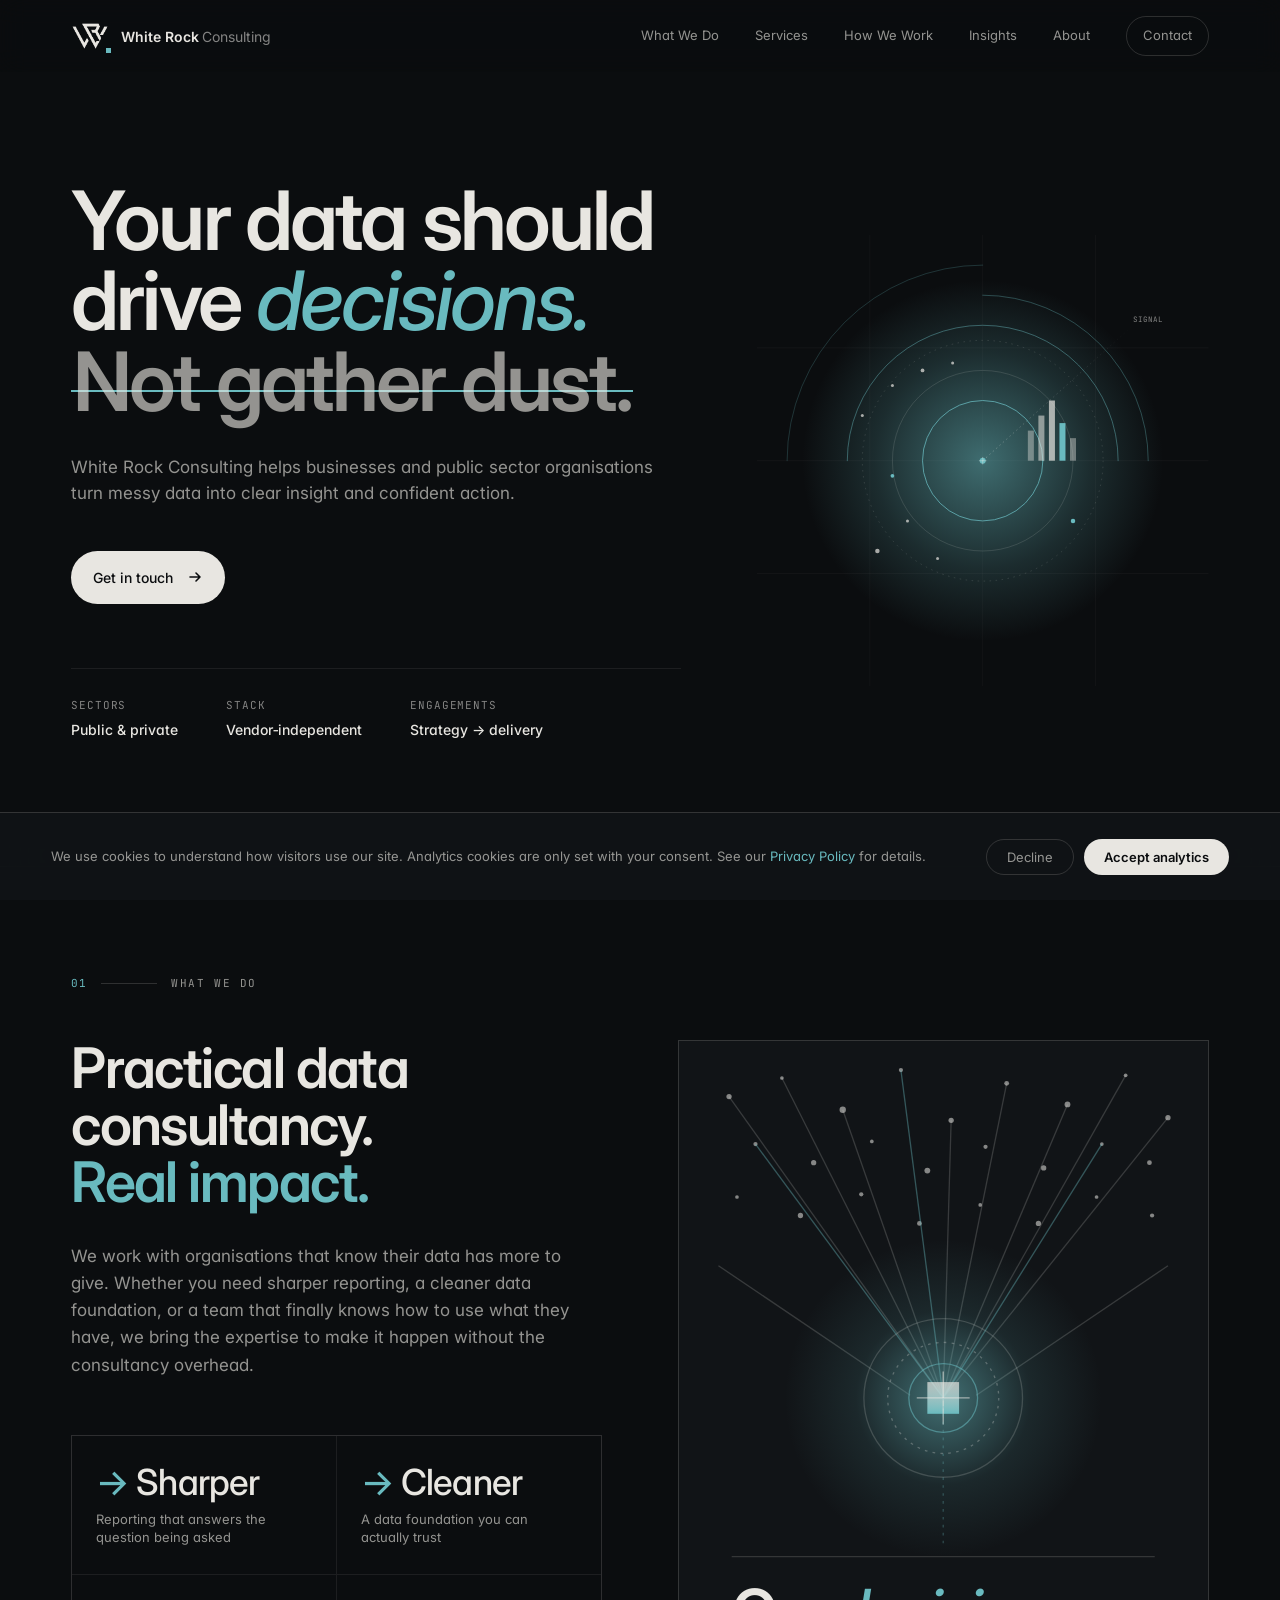
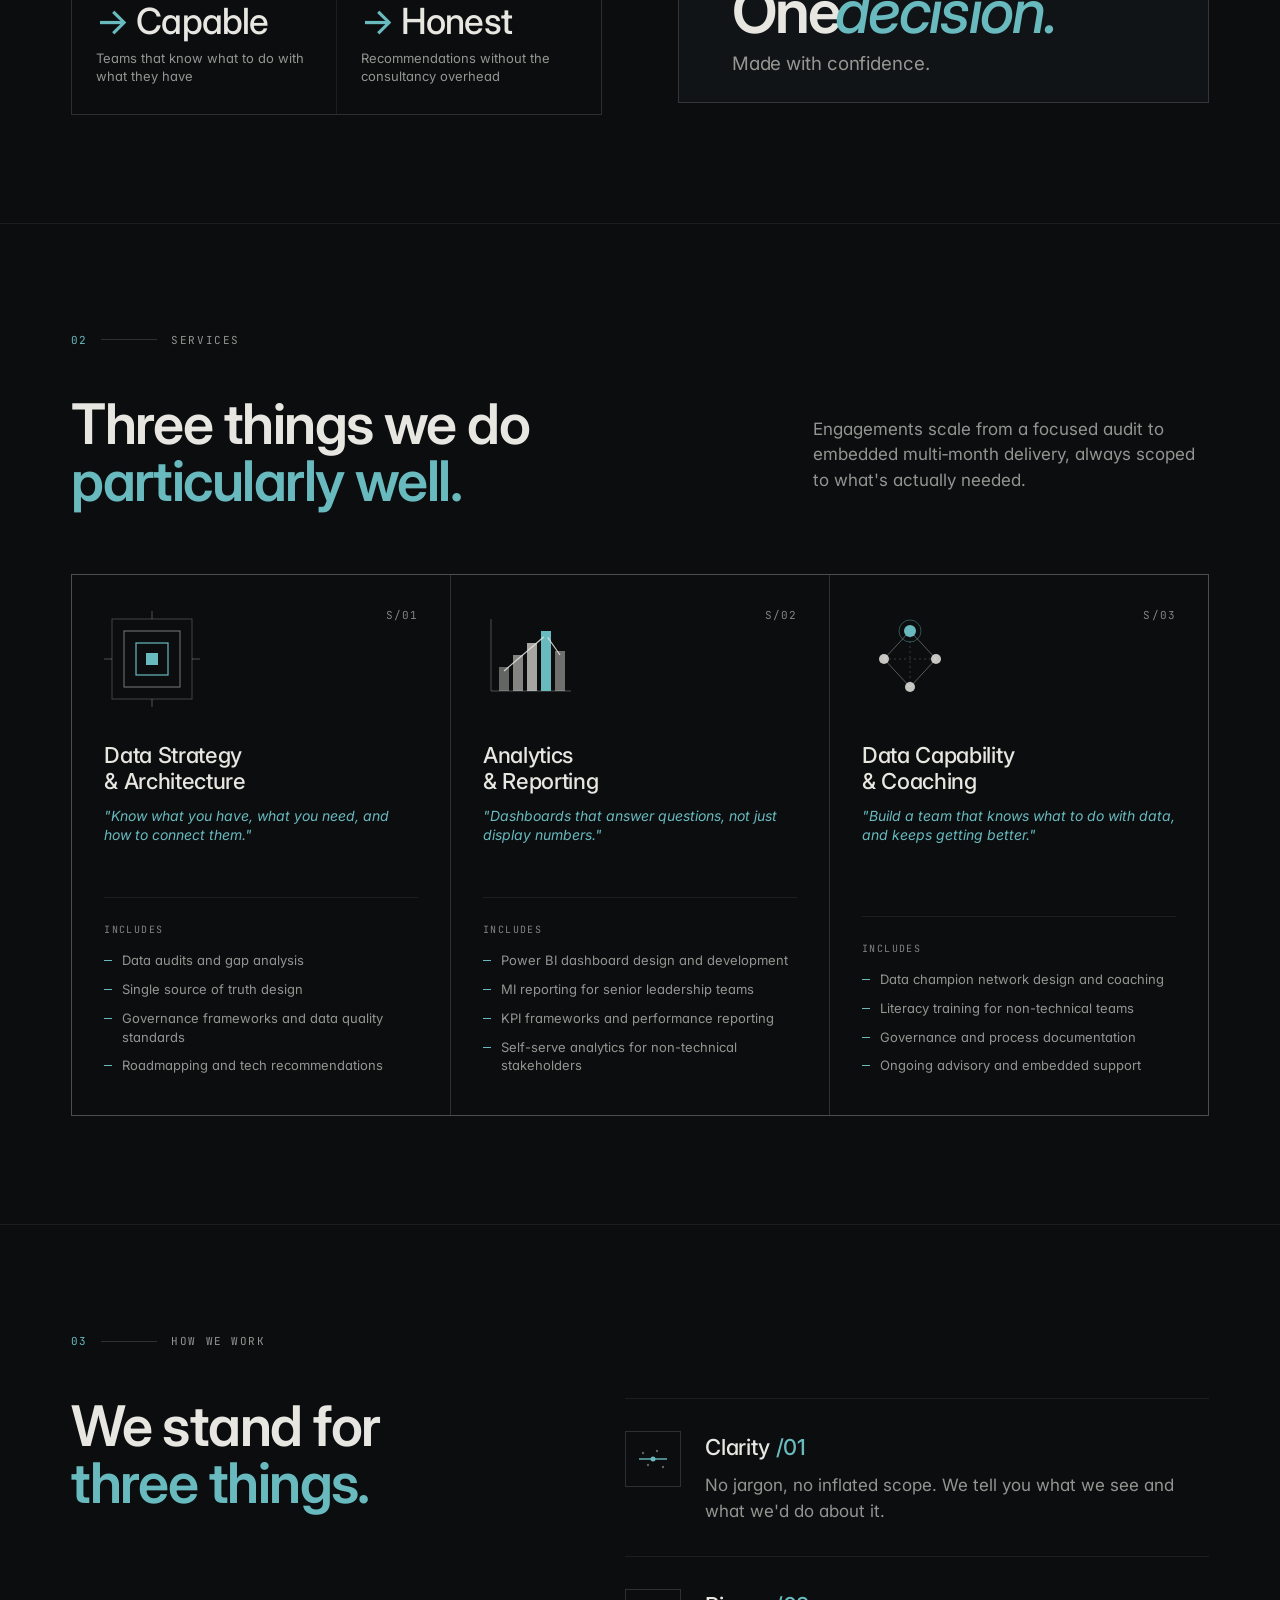
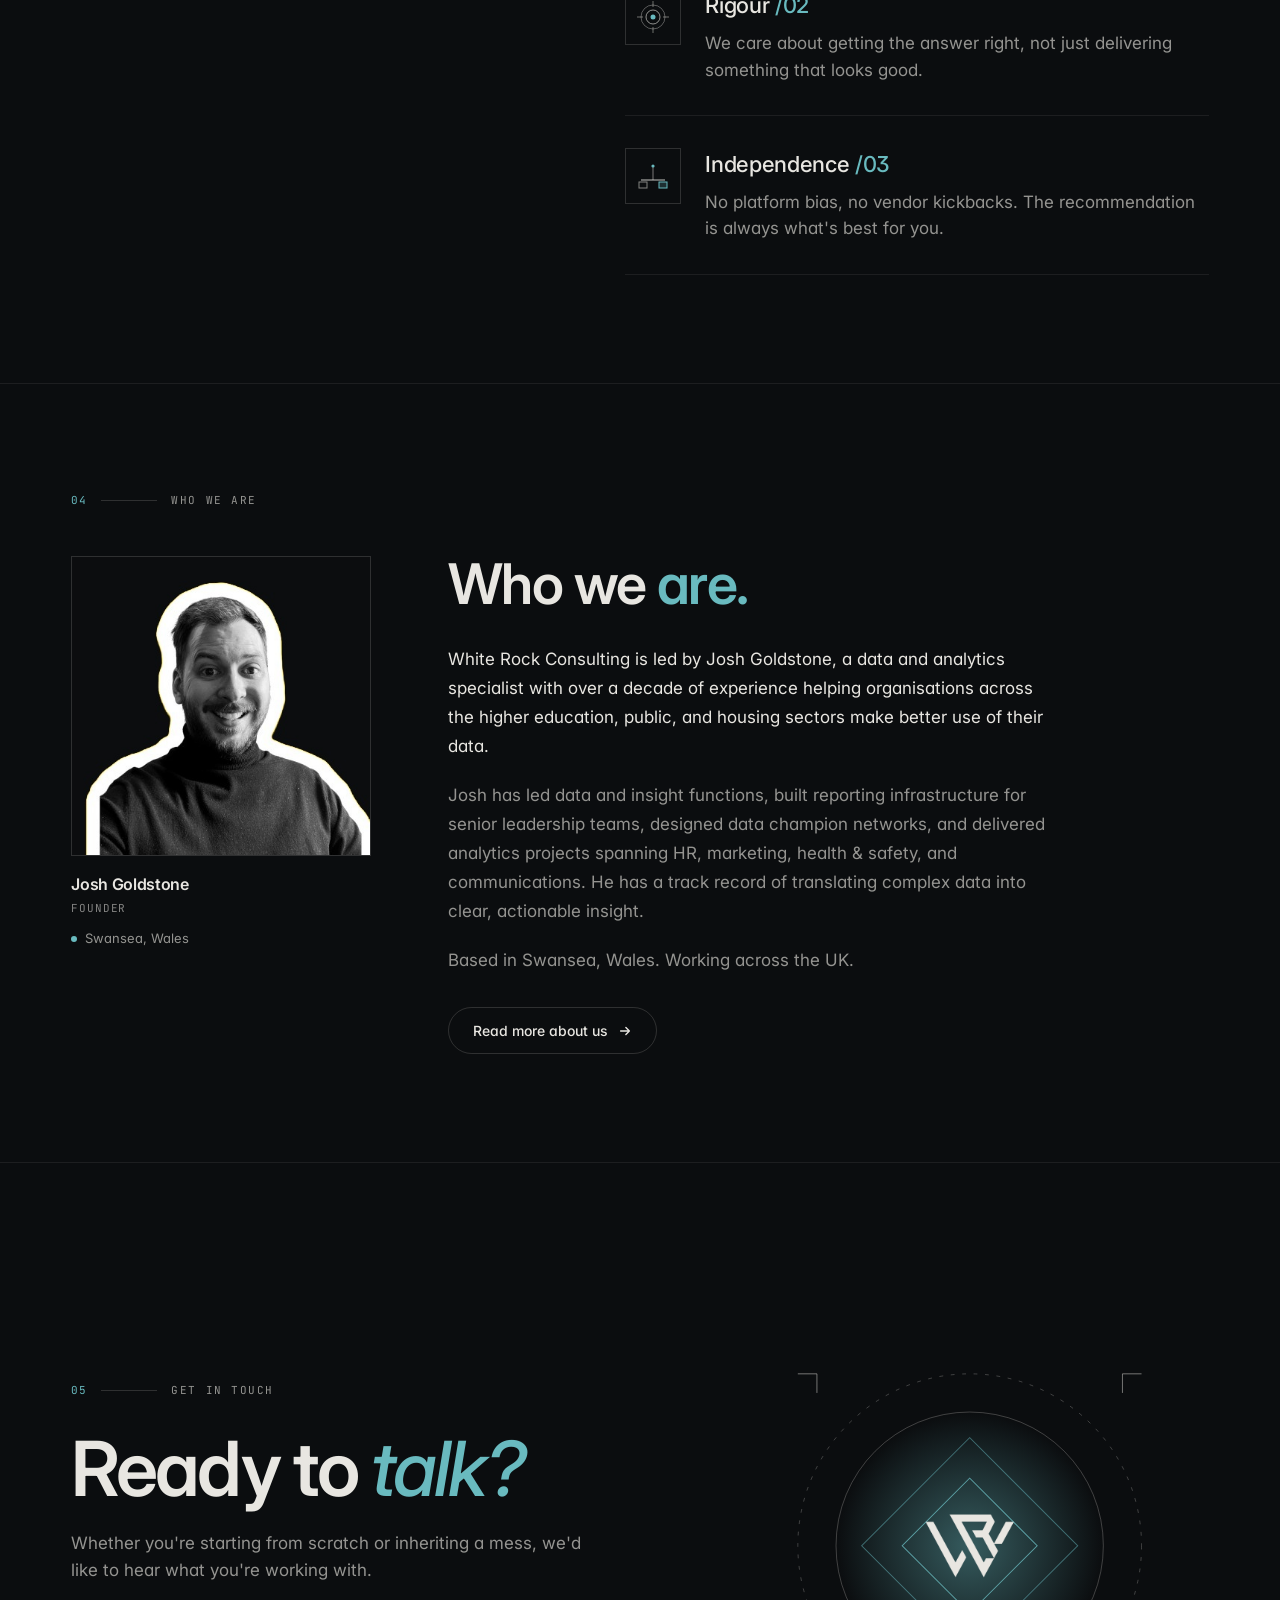
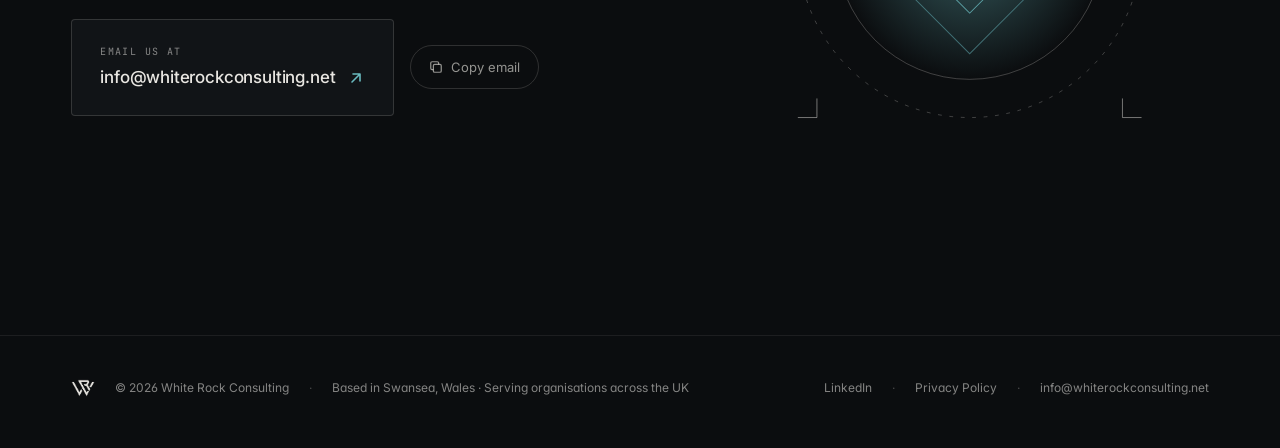
==== commit f64b7333: "Apple-design polish: static homepage, mobile fixes, press feedback, a11y - Unbundle index.html: serv" ====
--- a/index.html
+++ b/index.html
@@ -1,7 +1,6 @@
 <!DOCTYPE html>
-<html>
-<head>
-  <script>
+<html lang="en"><head>
+<script>
     // Netlify Identity email links (invite, recovery, confirmation) land on the homepage.
     // Hand them to the CMS page, where the Identity widget is loaded. Normal visitors are untouched.
     (function () {
@@ -11,226 +10,47 @@
       }
     })();
   </script>
-  <meta charset="utf-8">
-  <meta name="google-site-verification" content="YRXdwfObj9e1kT4l8RQ0iouA22xgqPqr0mEOCYYbpSc">
-  <title>White Rock Consulting | Data Strategy and Analytics Consultancy | Wales, UK</title>
-  <style>
-    * { margin: 0; padding: 0; box-sizing: border-box; }
-    body { background: #0B0D0F; display: flex; align-items: center; justify-content: center; min-height: 100vh; font-family: -apple-system, BlinkMacSystemFont, sans-serif; }
-    #__bundler_loading { position: fixed; bottom: 20px; right: 20px; font: 13px/1.4 -apple-system, BlinkMacSystemFont, sans-serif; color: #666; background: #fff; padding: 8px 14px; border-radius: 8px; box-shadow: 0 1px 4px rgba(0,0,0,0.12); z-index: 10000; }
-    #__bundler_thumbnail { position: fixed; inset: 0; width: 100%; height: 100%; display: flex; align-items: center; justify-content: center; background: #0B0D0F; z-index: 9999; }
-    #__bundler_thumbnail svg { width: 100%; height: 100%; object-fit: contain; }
-    #__bundler_placeholder { color: #999; font-size: 14px; }
-  </style>
-  <noscript>
-    <style>#__bundler_loading { display: none; }</style>
-    <div style="position:fixed;bottom:12px;left:12px;font:13px/1.4 -apple-system,BlinkMacSystemFont,sans-serif;color:#999;background:rgba(255,255,255,0.9);padding:6px 12px;border-radius:6px;box-shadow:0 1px 4px rgba(0,0,0,0.08);z-index:10000;">
-      This page requires JavaScript to display.
-    </div>
-  </noscript>
-  <meta name="viewport" content="width=device-width, initial-scale=1">
-  <meta name="description" content="White Rock Consulting helps businesses and public sector organisations across the UK turn messy data into clear insight. Power BI dashboards, data strategy, MI reporting, and capability coaching. Based in Swansea, Wales.">
-  <meta name="robots" content="index, follow">
-  <link rel="canonical" href="https://whiterockconsulting.net/">
+<meta charset="utf-8">
+<meta name="google-site-verification" content="YRXdwfObj9e1kT4l8RQ0iouA22xgqPqr0mEOCYYbpSc">
+<meta name="viewport" content="width=device-width, initial-scale=1">
+<title>White Rock Consulting | Data Strategy and Analytics Consultancy | Wales, UK</title>
+<link rel="canonical" href="https://whiterockconsulting.net/">
+
+<meta name="description" content="White Rock Consulting helps businesses and public sector organisations across the UK turn messy data into clear insight. Power BI dashboards, data strategy, MI reporting, and capability coaching. Based in Swansea, Wales.">
+<meta name="robots" content="index, follow">
   <meta property="og:title" content="White Rock Consulting | Data Strategy and Analytics Consultancy">
   <meta property="og:description" content="Practical data consultancy for UK businesses and public sector. Power BI, data strategy, MI reporting and capability coaching. Based in Wales.">
   <meta property="og:url" content="https://whiterockconsulting.net">
   <meta property="og:type" content="website">
   <script type="application/ld+json">{"@context":"https://schema.org","@type":"ProfessionalService","name":"White Rock Consulting","url":"https://whiterockconsulting.net","email":"info@whiterockconsulting.net","address":{"@type":"PostalAddress","addressLocality":"Swansea","addressRegion":"Wales","addressCountry":"GB"},"areaServed":"GB","description":"Data strategy, analytics and reporting, and data capability coaching for businesses and public sector organisations across the UK.","serviceType":["Data Strategy","Power BI Consulting","Analytics and Reporting","MI Reporting","Data Capability Coaching"]}</script>
-</head>
-<body>
-  <div id="__bundler_thumbnail">
-  <svg viewBox="0 0 600 600" xmlns="http://www.w3.org/2000/svg">
-    <defs>
-      <radialGradient id="g" cx="50%" cy="50%" r="50%">
-        <stop offset="0%" stop-color="#5b9aa8" stop-opacity="0.5"></stop>
-        <stop offset="100%" stop-color="#5b9aa8" stop-opacity="0"></stop>
-      </radialGradient>
-    </defs>
-    <circle cx="300" cy="300" r="240" fill="url(#g)"></circle>
-    <g fill="none" stroke="#5b9aa8" stroke-width="1.4">
-      <circle cx="300" cy="300" r="80"></circle>
-      <path d="M120 300 A 180 180 0 0 1 480 300"></path>
-    </g>
-    <g fill="none" stroke="#E8E6E1" stroke-opacity="0.4" stroke-width="1.4">
-      <circle cx="300" cy="300" r="120"></circle>
-    </g>
-    <text x="300" y="320" text-anchor="middle" font-family="Inter, sans-serif" font-size="48" font-weight="700" fill="#E8E6E1" letter-spacing="0.04em">WR</text>
-  </svg>
-</div>
-  <div id="__bundler_loading">Unpacking...</div>
-
-  <script>
-    
-document.addEventListener('DOMContentLoaded', async function() {
-  const loading = document.getElementById('__bundler_loading');
-  function setStatus(msg) { if (loading) loading.textContent = msg; }
-
-  // Error sink persists across replaceWith since it's on window, not the DOM.
-  window.addEventListener('error', function(e) {
-    var p = document.body || document.documentElement;
-    var d = document.getElementById('__bundler_err') || p.appendChild(document.createElement('div'));
-    d.id = '__bundler_err';
-    d.style.cssText = 'position:fixed;bottom:12px;left:12px;right:12px;font:12px/1.4 ui-monospace,monospace;background:#2a1215;color:#ff8a80;padding:10px 14px;border-radius:8px;border:1px solid #5c2b2e;z-index:99999;white-space:pre-wrap;max-height:40vh;overflow:auto';
-    d.textContent = (d.textContent ? d.textContent + String.fromCharCode(10) : '') +
-      '[bundle] ' + (e.message || e.type) +
-      (e.filename ? ' (' + e.filename.slice(0, 60) + ':' + e.lineno + ')' : '');
-  }, true);
-
-  try {
-    const manifestEl = document.querySelector('script[type="__bundler/manifest"]');
-    const templateEl = document.querySelector('script[type="__bundler/template"]');
-    if (!manifestEl || !templateEl) {
-      setStatus('Error: missing bundle data');
-      console.error('[bundler] Missing script tags — manifestEl:', !!manifestEl, 'templateEl:', !!templateEl);
-      return;
-    }
-
-    const manifest = JSON.parse(manifestEl.textContent);
-    let template = JSON.parse(templateEl.textContent);
-
-    const uuids = Object.keys(manifest);
-    setStatus('Unpacking ' + uuids.length + ' assets...');
-
-    const blobUrls = {};
-    await Promise.all(uuids.map(async (uuid) => {
-      const entry = manifest[uuid];
-      try {
-        const binaryStr = atob(entry.data);
-        const bytes = new Uint8Array(binaryStr.length);
-        for (let i = 0; i < binaryStr.length; i++) bytes[i] = binaryStr.charCodeAt(i);
-
-        let finalBytes = bytes;
-        if (entry.compressed) {
-          if (typeof DecompressionStream !== 'undefined') {
-            const ds = new DecompressionStream('gzip');
-            const writer = ds.writable.getWriter();
-            const reader = ds.readable.getReader();
-            writer.write(bytes);
-            writer.close();
-            const chunks = [];
-            let totalLen = 0;
-            while (true) {
-              const { done, value } = await reader.read();
-              if (done) break;
-              chunks.push(value);
-              totalLen += value.length;
-            }
-            finalBytes = new Uint8Array(totalLen);
-            let offset = 0;
-            for (const chunk of chunks) { finalBytes.set(chunk, offset); offset += chunk.length; }
-          } else {
-            console.warn('DecompressionStream not available, asset ' + uuid + ' may not render');
-          }
-        }
-
-        blobUrls[uuid] = URL.createObjectURL(new Blob([finalBytes], { type: entry.mime }));
-      } catch (err) {
-        console.error('Failed to decode asset ' + uuid + ':', err);
-        blobUrls[uuid] = URL.createObjectURL(new Blob([], { type: entry.mime }));
-      }
-    }));
-
-    const extResEl = document.querySelector('script[type="__bundler/ext_resources"]');
-    const extResources = extResEl ? JSON.parse(extResEl.textContent) : [];
-    const resourceMap = {};
-    for (const entry of extResources) {
-      if (blobUrls[entry.uuid]) resourceMap[entry.id] = blobUrls[entry.uuid];
-    }
-
-    setStatus('Rendering...');
-    for (const uuid of uuids) template = template.split(uuid).join(blobUrls[uuid]);
-
-    // Strip integrity + crossorigin — blob URLs from a file:// document inherit
-    // a null origin, so crossorigin forces a CORS fetch that SRI then rejects.
-    // The manifest bytes are ours; SRI protects against CDN compromise, not this.
-    template = template.replace(/\s+integrity="[^"]*"/gi, '').replace(/\s+crossorigin="[^"]*"/gi, '');
-
-    const resourceScript = '<script>window.__resources = ' +
-      JSON.stringify(resourceMap).split('</' + 'script>').join('<\\/' + 'script>') +
-      ';</' + 'script>';
-    // Inject after <head> so the DOCTYPE stays first; prepending the script
-    // would push the parser into quirks mode. DOMParser always emits a <head>
-    // (synthesizing one if the source HTML omitted it) but may carry
-    // attributes through, so match the full opening tag. slice() rather than
-    // replace() keeps us clear of $-pattern substitution in resourceScript.
-    const headOpen = template.match(/<head[^>]*>/i);
-    if (headOpen) {
-      const i = headOpen.index + headOpen[0].length;
-      template = template.slice(0, i) + resourceScript + template.slice(i);
-    }
-
-    // Parse the template and swap the root element. Scripts inserted via
-    // DOMParser/replaceWith are inert per spec — re-create each with
-    // createElement so they execute, awaiting onload for src scripts to
-    // preserve ordering (React before ReactDOM before Babel before text/babel).
-    const doc = new DOMParser().parseFromString(template, 'text/html');
-    document.documentElement.replaceWith(doc.documentElement);
-    const dead = Array.from(document.scripts);
-    for (const old of dead) {
-      const s = document.createElement('script');
-      for (const a of old.attributes) s.setAttribute(a.name, a.value);
-      s.textContent = old.textContent;
-      // text/babel scripts with a src: fetch and inline. transformScriptTags
-      // does XHR against the src, but blob:null/ from a file:// origin is
-      // silently dropped. Inlining makes it a plain inline babel script,
-      // which transformScriptTags handles unconditionally.
-      if ((s.type === 'text/babel' || s.type === 'text/jsx') && s.src) {
-        const r = await fetch(s.src);
-        s.textContent = await r.text();
-        s.removeAttribute('src');
-      }
-      const p = s.src ? new Promise(function(r) { s.onload = s.onerror = r; }) : null;
-      old.replaceWith(s);
-      if (p) await p;
-    }
-    // Babel standalone auto-transforms type=text/babel on DOMContentLoaded,
-    // which fired before we swapped the document. Trigger manually if present.
-    if (window.Babel && typeof window.Babel.transformScriptTags === 'function') {
-      window.Babel.transformScriptTags();
-    }
-  } catch (err) {
-    setStatus('Error unpacking: ' + err.message);
-    console.error('Bundle unpack error:', err);
-  }
-});
-
-  </script>
-
-  <script type="__bundler/manifest">
-{"7ad428e5-df60-46a5-8f53-5d02e26fbb34":{"mime":"image/png","compressed":false,"data":"iVBORw0KGgoAAAANSUhEUgAAAfQAAAH0CAYAAADL1t+KAAAQAElEQVR4Aey9aZAkx3Xn+V5kt6x326Y/9JKdEZndldlabn8YNW1tod2xsdYHEjIND4kCzyFBiaS4IkVCFHEQ940GSAIkiJMgKR7gJYIHeALgLc0SQ7NRr+3aEjszbJsZg3HUWVXIq0nDB5jBpo1VGT7umVmN6urMqsjM8Ij3Iv5pHpWZEe7Pn/9eZL1wD4/[base64]/6AAAiAAAiAgG4CcOi67QftQQAE/[base64]/BHKTDoeeG3pUDAIgAAIgAALpEYBDT48lJIEACIAACICAXwLbSIdD3wYODoEACIAACICAFgJw6FosBT1BAARAAARAYBsCKTj0baTjEAiAAAiAAAiAQCYE4NAzwYxKQAAEQAAEQMAvAfEO3W/zIR0EQAAEQAAEikEADr0YdkQrQAAEQAAESk6g5A695NZH80EABEAABApDAA69MKZEQ0AABEAABMpMAA7do/UhGgRAAARAAASyIgCHnhVp1AMCIAACIAACHgnAoXuE61c0pIMACIAACIDACwTg0F9ggU8gAAIgAAIgoJYAHLpa0/lVHNJBAARAAAR0EYBD12UvaAsCIAACIAACEwnAoU/[base64]/BKAdBAAgXwJwKHnyx+1gwAIgAAIgEAqBODQU8EIISAAAn4JQDoIgMBOBODQdyKE4yAAAiAAAiCggAAcugIjQUUQAAG/BCAdBIpAAA69CFZEG0AABEAABEpPAA699KcAAIAACPglAOkgkA0BOPRsOKMWEAABEAABEPBKAA7dK14IBwEQAAG/[base64]/3U8BEEtiUAh74tHhxMQiDmuMJMt2EDA5wD6Z4DxObrv1ldrSf5HSIPCCR16CAFAlMJRFHzY/Zg225IIAACKRNYq8R3pSwS4gpKAA69oIbNulmG6aas60R9IFAGAkz09l5v9aVlaCvauBgBGQ59sTagtAACUdT4siHztABVoAIIFI6AiQd3F65RaFDqBODQU0daYoFMVxBeIAACqRNg4lf1eq0/[base64]/dN5fnFJkAACILCFwP5eZ+WDW/bhKwhQAAYlJuCx6YcOHXqWiBHhivACAR8EzNX9/[base64]/P2A3JDwFILS+Baq+zfEN5m4+Ww6HjHMiUQBi+5LQxdHemlaIyECgPgetXV1f3l6e5aOlmAnDom2ngcyYEonrD9dKfzaQyVJIuAUiTTmDf7soA0RmlW8mTfnDonsBC7PYEDJtbt8+BoyAAAvMR4A/8ZnW1Pl9ZlNJMAA5ds/UU6x5FzU9a9Vt2QwKBDQJ4T4nAeiX+aEqiIEYRATh0RcYqmqqGCSFhi2ZUtEcKgT/v9VZfKkUZ6JENATj0bDijlgkEoqjxLSZ6asIh7AKB9AmUTWIc31O2Jpe9vXDoZT8D8m6/MZfmrQLqB4GCEnhFr9f6w4K2Dc2aQAAOfQIU7MqOQLXedIu2/[base64]/q9/+pOumI130QnhkBOPTMUKOiJATC2tL9RLxCOl7/hcj8HBsYvHAOiD5x95hB5Q7RGkK5hQik6tA7nZX/vds99XK52+q/WIgWCmdCgCm+MZOKFq/kv4a15suxgYE7B2IKbl38lPIu4T3ea8i2gqm19Xqn/qVcX/SCn5zagDkOpOrQrbBXsAmelLvF/0+vt3J0Dk4okiGBaq35VVvdSbtJT3/Sb7eOSVcS+mVDIDAkf0EUNt/Ihka+tQx/l3Hwf8v1RcGGn/ximqSsD05PnB0uvdNK69tNborNx+UqB802CLAhHcFmmB/a0Bnv5SUwDLHK5l9KJ2CIPyhdxzT0M8zpPHufhjLbyTDsJgJvl2OmY6k69HHN0oedLux3Vl4x1hVvQglU641/sKo9aTfRyRBd0O0uv1m0klDOP4FB8GH/lSxYg+2dR1HjPy0oRXxx+//9dVZJDSNnJ8L6UqojJqk79LDW+KyFecpuYpMhc69Y5aDYCwQCvuyFL3I/2dEE+UOtcvGp16zbbV1I6J2LsaP9/65iFIKNuSZtaKk7dKcgk0ldUSc3xe1ov7P8thTlQZQHAmG45O6jP+JBdNoim732MlaNS5uqEnkcB+5Wo2xtmR4tSe/8EmsIDfOkHh8vTGXVTS95cejVWvM7VsVf2E1sskOlHxGrHBQ7S2DXILj+7BfJH5iOE16lI+BmUevonVMpHlczZG5XcBIOKOCbfeh5jkNPswI7DCk9dnDd3mvRMfEqTcMok+VCwtof6X0K1EYkLgVGSltFjit3pS0zdXmGvlmG3nmvs+wu/g+kzi99gQ+PRx9Tl+zNoVfrjX+02v7IbmKTdRS3iVUOip0lsD6ouAlHCkLC8lW93q80/EM5yxYf5ifQ7a6+TEXvPCANvdb5DWFLjn93qc4Yt2J9pDMUrN3qQ7CT6c2hO+EUbB4uHe6R9mdfv7uMCU3SrLJFn0OHDj1rDMm/T0m0h+Ld7uJjSwvwtYgE2MTyOwQl6Z3b350LRrVP/HnG9GAYvuS0Lz29OvQwPPRLe6/6K76UT0OudRSX/WZ1tZ6GLMjwRyCqN9yFl1uRzV8l6Uh+96+feeZIOqIgRSoBF4XM6nah3UQnU4Leebd7qmmN8F67SU+nw6jhbgt409OrQ3da7x4EmQyDuLrm3PYMghirEM0JL8tixvAtWdY3b12DykBHUIt5G4hyRAqeO2eib5Xh3jlT4CY47yH5L+/zLbw7dDepicjcL5m1YXonQsJKttBIt6i+9EVD5unRN8F/DV00DD0pWEWoNj+BYe+c6Q/nl5BNyZjpOBX8NfydGXqLgma2wlrjAd96enforgFrg4rrAT/vPovdYuOGdKeoh91iCDDpeDIBIWHFnDKpKxIH4gOXlKV3bjtjGubW2D5tuiFep53TmTh0N6mJiKWD/+Ph1R7hJZlAFDV/aPU7YTfRyYxCwr5JtJJQbmYCw9450R/NXDDjAmXonZ/urL6KiF9G8l8n0w7xOq3JmTh0V3lYW3IOXfbCLTn1qhwfbMkJDIxREZWNDeFeenKz6sgZB+IDtNje+bfLcO88pljF7yugILPIqZk5dPdrtSfabe5d6jbuVWGhDakGGutVrzefIkPfHH+V/NbsdlfeJ1lB6JacwLh3/q+Sl8gnp+2di/4/mwYV+7t6p5UjPsSr9Sk/PVA79BOrayYpU4derTU+Y1t1ym5ik+1VFexeuljUCylmgvi6hQRkVJiNEX+/NSMU+quJg9ulN8I6kO+UoXduf1cqLlo44KuzPGcydeiuYSx/4ZZmt916v9MVm1wCUXS4RcyfkKvhWc32d9vL4h3BWW3xl/CSBgAAEABJREFUYSKBce9c/rLLTLdObECBdo5DvDbFN4npUV8hXqe1PXOHrmHhFmbGP+BpZ8yW/Xl+XVtnd5Uu++kJC4iZrh2HprTfkDQSMHEg/hGwsvTO7fkjPbaJVZHOGIq9BpFxlWzdgq07svjOhqQv3LK/11nBUGkWJ8MCdbinJ5hVPG64h+Ld4idTLWCKQhd1vXMmeqX4Rpahd95ddkFkVIR4HY4iZnzS5OLQ3cItTPzjjNs6Y3XmavSqZkSWevadBVajprvw8hYbeWcNEud4L0LCJmYlKiPHFfHD2Ib4u0W/dz4M8Sq/M+jO3ed8h3h1lUzacnHoThET8HXuXfC2x/aqnLMQrCJUcwSYSPw/XKfnIFjHhEsHQtF2ut363wyZV4tXmY2KsMiLcGSEeKWdXrk5dA0Lt1h470GvylIQntzTE/af7swhYbNvFr8OwYuyp75IjTGzi3K5iAjvZcvQOx+G5tYT4tXdFvBu90kV5ObQnTIKFm4h9KqcpeRvAQXXydfSaojgRRaCjuR651bTP7ab7FSC3rmJzT2yjTDSzuQ8oTpXh65h4RYi9KpIwataW3rMDr0/JUfVyZoYogv6ndbrJx/FXkkEbO9cwS03/l7R7527EK/2ty1/UiLRySha+lKe53CuDt01XMXCLehVOVPJ35SEhDXE98mHWW4Nx73zP5FOwbC5WbqOi+oXI8RrYoS5O3T36BERe18nlhZ4mWGvauV1C4hA0QwIVOvNE0TmsQyqWrSKZr+zcskiQlDWL4GYWMFjhuaxKGr8J78k8pXea69cbDUQH+LV/t/5+YEMQ7xaJhNT7g7daRXWlj5s30Uv3GKvEjFD2RpJeqrEu1TcSzdkbpfOsqz6DXvnTK+R3v7AkIKLjgUpshHd2dtoHRu6ceNznu8iHLoDYO+R3ObepW5MfKTXWX6PVP2g14jAiw8edLPdPzv6JvrvgX53WejjdqK5eVcuDvi490oWrsA8dqDe/P8XFiNYgP1/e71VT0WI19HooNU25yTGoVcVLNxibaVgkozVsuwpWHPP5J6RjsEYhISVZqNh79zQRdL02qpPKXrnRBpCvA5MDiFet54PG9/FOHSnEMtfuMX2qlrOWTh1sQklEIYvOU3EGh5z2cuDXaJHpsjDS7LImFmDPR4vfO9cS4hXoofzCPE67TckyqFrWLjFGL5udXV1/[base64]/1muvXJQkI/KkS2DUOzfiw/[base64]/WJ1g2IvEAhYxb10q7D49betjoVJgSH5j4BxOr1z0UZTE+LVXCOZo2iHrmHhFiY+0u2uvFOykaEbURgunWRDuS5tSMleCF6UjNPCuWzv/PcM0ZsWFuRZQOF7553lKyxC+SFeiR4fj/ZZdWUm0Q7dIQsVLNzCxqBX5YwlfKvEwc1WRQUhYRG8yNrJe7K9c/nD2Kyld76QuVSEeKWA3f+PhRrqu7B4h+4AMJH0H169216+1umKTS4BNy+DmT4uV8OzmiF40VkUfj7Y3vk/t73zf+1HenpSg0EsKhJZei0bSeqNQrweGH0T/fdhN8onWkOrnAqHXlWwcIt1FDchJKw9o4SnatRw99KfE64mkUHwIp82sp0E+Y6S6YkDBw//e58c8pTd6/3qACWMDJqnnrbuM9JCvFqdJiYVDt1pbpik94D37aoMbnK6YpNNgNncIVvDkXaM4EUjECn/db1z60jekrLY1MXZ3vltqQuVJDDe7X6H4kO8EtOD0kK8TjOjGoceRY1v20b8wm5iExNf+ZvV1bpYBaHYkEA1at7LRM8Mv0j+w/Tmbnfl/8hLxV639fVep/Vvi7axoR/kxXSGeh8vdu985ahl8W67CUjbqnA6jBrXb5tD0EE1Dt0xsz/Ey9275G29En9Esn7Q7SwBDRNxiI3JLxaD4Z8R8cuKt9FhEv4K4rjQUeEoHk4kFh/i1Z4md9lNTVLl0FUs3EL0NrfAgJozoKSKVmuNR2zTT9pNejrW6y2/Jg8lw1rjc4bM03nUXe46zWNF7p33261j1r7il6m1Orbsb2DhC2orJ7OkyqE7KiZQECAkNhpmUjucpd6Y+CoNAExs7s1Lz4ACN4kwr+pLWW8QG/nBbhawjGHWEeLYsIpRvM2mUOfQ3cIttgGud2XfxKYLe+3lPxKrHRQbEqjWlv7efnjSbqKTvfA40mu3/jIPJS0jF+ZS9NyVPLj4q5O/V+Teea+9crFl53ro9k10OhnWl74hWsOhcuf+UefQnfq7BoH8SQpMCAnrjCV9C/gy6SoO9WPO7V4e63i0aIhJ+5+Y4mI/KaMkxKsdmRId4nXaea7SobsAIbZB0u9tHO11Wn9m9UQSTGAULIK/JljFDdUO9DrLuQwBurkrRMb11Dd0wbsHAob4u7Va8z97EC1CZL+zcolVRHyIV0P00wO1Qz+xuqpLaTv0zACoWLiF+O7MgKCiuQkYVhM/ILfgRZV4F+6lz32GJStoKBYfWjRZSybnMmRun3xE1N4BB3y1KI1mUEatQ9ewcIu1Q73XGS48YD8iSSUQRYdbVjfpIz5WRdq7u5JPKNAXHzzoZrt/zimBLX0Ctlf4nSL3zrvt5eOWmvgQr0z0yGjUzmqrMOly6FsAhwoWbrEq32I3JOEExiM+8kPCEl3e7Z7KZdiSKwN3Lp8RbkqV6hkyjq1K3XdS2oV4ZaYP7JRPwPEzMet+/l+1Q3cnABMfd++Ct/22l57bhCbBXESpNhrxIRV2Yspngly1+rt9ey89t0foRJ0wKSrDRN8ucu+cRiFe96WIzI8opgfHo3V+5GcgVb1Dr9aWPm05nbLbosln+SsQEtYn3nRkh7WGi/J3Oh1pHqUYvrjdbl3gsYaposNa093nfXZqBhyYmcCAjPyFYmZu1ajAeDRJQ4jX5zSFeB3RPf+veofummRY/MIte9Z3mTucrtiEEzAml5nks1KpMD80a5kU8+NcTgmm7Z1/q8i9c6bAXSRXSP5LxejcThgL4dA1LNxCxvzlr5955shOBsHxfAmE9eYXjI5wp8e63dar86BlRzIetPW27Ya0IIEBmdsWFCG2eL/dOkaGxK9qZwG6EK/uwsN+1J0K4dCdCTQEvxjwAPcfnbGEbxywipCw9p9lfjPzDasMvCHq1DP0zSL3zo2SEK9WTw2P0yU6dQvj0F3wC9uzkh0MgOk1w6vWRKaZKRMyp0ggDBs/sOJO2E10YuIj3e7KO/NQMqwvfd1eUPwyj7qLUmfM5nhR2rK1Hf3OyuvsvmN2k55ORtHSl6QrmVS/wjh012AOKte6d9Fbvvc+RaORpNzAmEsl6TNNFzbDZSinHfa7v2Ku8FtBgaUzPVro3jmZD2qwXkBBoUaaCuXQNSzcYogu6HaX36ThZD+rYwk/1OvNp5jo2wqaXu+2l3O5kA3D5s8sH7fAjX1DmoVAbExhhnm3ttv2zl2I16Nb98v7bn5+QGmI12ksC+XQXSM1LNxi7/frWD7QAS3xxoNAxYx3Zrr5mWee+Z/yMJVlVKgeTkYM/9+C985VXKzY/8M3ZmTvzKopnENXsnBL0977fF9mVpZdkVjtDhw69Cs7pP0psQq+oNg/qwTrufxzqh469B+tGo/YDSk5gX/R662+NHl2PTl7nWW3Eqb4EK9kb3lU603x82RmtXzhHLoDMA7j+bz7LHWzjkLFPSap/LLSy1TWXW9D9LnkWDDxlXkFL9IwKuYYidoGcX5PKHgC4UK8WtEaRrUGhuLrra6FS4V06KMwnkb6c4X77b1P5ywKd1KJatCCyoThS07bIW0Vq+atV+KPLtjcuYqPRsXM/XMVLmshpj/stZf/[base64]/Y7K6+Ys+xCxcLR4jaiR8UWaqCPwmzUXwT19YR4PT0+R31YUoTMQjt0R9iw+IVbaD2I1f+oHeuib0wm25CwcwI1ZPILMWzMTXOqXdZih7U/8WL/x96pwXhMrGOUbQGYhXfoUdRwwUF+sQAj70Wto3hDXsthem9cgSqo1prfZaKnFDTpaL+z/PY89Azrzc/bC4qn86hba52an3g53Vl9FRG/jOS/To5H2eRruoCGhXfojg0buty9S95yXg5TMhpRulmHLv5ccsAM0Yfd+zabt0Ns+GpvwospeH+/27pFY9NiilUEyWJilXxnPSdK4dBVLNxCdKzXXrloVgMif7YEDtQa/46Ynsi21rlqO9TNKyRsvfF9q/E/2g0pIQFj+HptT7zYWwVuYaBcnqpIiHUj2wnbO39s40uR30vh0J0BWcHCLYZ1XO06nmXeKoOKinCnzJTb/eyY5I+KCTuH/0eKd7vHI4WpNV0de6tAxT1pq+c101tRrCOlcegaFm6xw0JHeu3Wu4t1ihWvNS8+eNDdI/6cgpbt63ZW7slDz1qt8QtD/[base64]//PytVwpBkTvT2vkLBcGdxqtRA/kmF1fCHl/IlN8ImcVZhavb3YaJKCp4ZsA84UOcSrbd/EVDqHPgpRKX7hlr27K7GKCScTz6py7bxdQ3NNbHK5l16t/m6f8gx0o8E45+v4e/2c4gicr8q5e1hLiFemB0ejaFSqV+kcurOu7Vm5hSTsPxr3Tex22fBqWKx6UMwRCGsNFztdfEhY20t/ZbfbutDpnPVmf28qRjIy4pKoGsPkhrUT5c0q03CUx5CG2POnw6hxfVZcJNVTSofuDMDEx9275I2JERJWsoE2dDOsYYIQsWF38bGhddbv7lZX1nXqrc9QrddZFnVe5TXKM4cRS/t/s7QOvapg4RYyfDFCws7xc864SFhf+oatUnR4YaufS0d7ndafuQ9Zb3Yk4wFmus0Yuj3vzd4CUDOTfOZgM54M60K8MtErPYlPU2zLnWtpCtQkq7QO3RnJDmtd594lbwgJK9k6L+hm2CgJXsF3v6B1tp+qUeOOqN44nvdmbwFcycQ/zrb1c9X2z8j8joiQpbGSEK+kZLRsrrMhQaFSO/QoanzLMpLeszrmro6tnkiCCURR80lD5ieCVdxQrd7rLF+x8aWs7yaQvwrj0DbGvL/Xax0efs7pT6+9crGt2oV4tW+i04nxaJloJX0qV2qH7sCygkcw1FwdO6Al3jgIlPTSSUSvL89TxT2fzERfzlOHxHUbzveeMJt8608IynBc+vgdpXfoShZuOdrvLr8j4XmNbDkRUOQk9tteuoo1rH2asjIIdDgAQ2/pdJZ/3yeLabLteeJGc7IJ8TpNiQT7DdFPo+jwv02QtdBZSu/QnXVZw8Ithkr/D9jZSvqmxkkQfSCvkLBSbOgiRzJTbnMKZuFg/1E/OEv+FPOKmmk/pV0DDrBkr2NjzxP3Vu5Nw8It1kL1brelZUjXqlvONHQShjSsEb1nvWJuL6eVXmh1NWq4ibHPvbBH7Kc/yHouzTjE6wGxRMaK2Vsnj7jRsfHXaW+l2A+HvmHmwLgQlRvfRL6zKddCAyKNkEApexvnWptNgZMw7/r1M88csbqWOjEbFcuWxibObDRhGNRKwfwie+KeiTk+bt+RLAE4dAvBpTBsnrLveQ1r2aoTpX3d9oqG3l+ixhQ5k3USKgKpDHhwb5HtkKRt1ajpGLST5M01D9NLswoJG5jAOck9ubY3SeVMD9p75/lHakyiawZ5ggzqUFPF2iBwV+qiF26xjuLqst/71HBCWSfhYqdrcBKv6bdbxzQw9amjHbZVESrUEHmfce5CvNp63uaTd0qynytriNdp/ODQN5FRsnALrVViTJDbZDepH5npRqm6naMX80PnfC/hl2qt8Yht9km7SU/1frd1lU8lxyFeKz7rSEm294ublPRcVEzi8nDoW1CFtab4hVtsb+Id7ip6i+r4KoxANWr8nVVJvJOwvbELut3lN1ldS52Y2KujTAuuMextvo+9d/5y1hPiVdwCNmnZeF45cOgTyDGxu3804YicXSaOcS9djjmmahKQjmAzrGNm/lTOaRyo1pb+3sp50m7S077xDPTU9WQTfDh1oR4EGubSP6ExCetcDn2SoCLtsz/sT9v2uEly9k1mYuJXdbutC2VqB602CByoHXLhYE9sfBf83ux2V94nWL9sVAv4smwqWrAWQ5enPZemNwrxqmE+xckoWvrSggQLWRwOfYpZDdN1Uw6J2c35LocphoN0RQbGXCpdR6cfG6NiZr7T1dc2fp75q77kpyh3z/qulB+3UxLiVcuoV4q2TixKoENPrLvXjJGOhVuOjq+qvbKA8MUI1OvNp4jM1xeTkknp/d32svjbTb5J7BoE4i/mhwyM+cu04gj0OyuXWJniQ7za39HPx6NeVl2krQTg0LcS2fSd7bDWpq8yPyq5qpYJLzutDBsVM96Z6epe71fio4P5tJyL9mcdx/0+60hLdlpxBAwZFfek7f9kFb+jtOw7q5zSOfRZAFXrjX+0J7q7BzpLsazzNnud5cuzrhT1zUZgHPxCeuAi16i9Jt6t4p+7U9bXtjaouKdd5Ef7Y3pNv738B4twGE+wk38Rx/Rotd7UMB9lEXMsVBYOfQd8GhZusU3w9hiLlY2UEoE1BYGLXFOZ6JK0hnKdPI2bi0lhlCyIZJjmvlAcjsZoGIkkOmMovl7juZSlznDoO9AeL9yScJLMDsL8Hd7f67RUPG7iD4F8yc5JELGKoEDrQVz6oB1RvfFRIpIf7Y/o9/ud1hutrrOneLeLjik/xCvRZ8ajXLO3sUQl4NCTGDswtyTJlm8evnJ4tZ2vEqh9BwJhbck59NM7ZMv9MJN5Q7vduiB3RXJWwBhW8Nu3d/yJZ45LMQ5O9e6cESep/jkK1tzvJkneUueBQ09gfikLt+yg6h6Kd6OXvgMkEYeNuUmEHjsoUUFIWIrqS180ZJ7eAZWEw4f7o5nqyXWJjZsnUEleILecd4XhS8RfBOdGZ1PFcOibYGz3Ucn9z3eX/d7ndjaUciysNx9W4iSO9dorF0nhlpseTB/Ire4ZKrbn1PGk2fujBXlemzR/jvlOh7UGQrwmNAAcekJQo/ufRvyJNagMZh56GyHA3ywJsAmuybK+eesyjBDDUdT8keWnYXZ1td9tJbpFYHj2IXrLIPPExLdlXqniCuHQZzCehoVbyNBF46vvGVqGrFkTCOtLT9g6xTsJ+w/1SK/d0nCf1eL0l7RE+7P3/K9bXV3dvx0JOzT/Onv8mN2kp5PV2pILwy1dTzH6waHPaArWsCiAwHufM2IuRXYtToKYSz83Yxjtj+lRBSfm3t27zLZxBAzpCPFrLyYTjTYosElmKsKhz4i6Gi39rS0ieuEWtxxmv9N6g9UTSTAB5ySsrb4jWMUN1Q70OisqJvJtKOzj3Wh5DtqY9/d6rcOTGNjeuQvxenTSMWH7Ttje+WPCdBKvDhz6HCYyLH/hFkN87xxNU1pEr9q74oqSUJbmhp2GcvVaIZnmUXS4RUwPJcudcy7DE+MIGDUhXo2KOSY5W/m86uHQz0Oy8w4lC7c0+92Vv965NciRJ4EXHzz4tP0n60Z98lQjSd17d1fi0k9QWlsPjltYz9tNdjL0lk5n+fc3KzleeEd+iFeixxHidbPlkn8OkmdFzs0EWEG4RGOM++ezWW18noOA7yIcrDs7yXcSRJd1u6cUrMjlz2Kjp10m93791TqfZPvP/WxIWBd0inU8fjeggG+er8UoZW0OCPMQGC3cQj+dp2yGZQ70u8ul71VlyHuuqlzQDGPonrkKZ1yISYcz84klrC25SYIaAp38wenO6quGLEYhXvcNP8v+83AYLp2UraJc7eDQF7ANB/[base64]/blGWGZRvGKa32lEFFrxVM+BQ+Crg0FMwsYaFW+w/njfh3mcKxvYsolprfpeJnvJcTRrij3a7y3+RhiDNMmJjLtegPxu6W4Oe0HExAnDoi/EblnaPsjCbjw6/CP5TQUhYwdbZpJoxl276JvajdRJutrdY/bJQbBTtj7+bRV0L1tHsdlt/s6AMFBdOAA49JQNVo+YHrai+3SSnY73e8mskKwjdiMZBNR5XwKJunYS3+8gK2j9UcVcc3DD8IPwPG75DuIpQb0ECcOgLAtxcnBUs3GJig5Cwm40m9HMlrlwrVLVz1LJOovQTmRRF+9vf7azAqZ9zBhfrCxx6ivbUsHALEx/ptVvvSrHZEOWBgHMSVuzn7CY97eu2VxROuEwXKyuJ9sdkEJciXdOLkgaHnrI5jIKFW4j5zpSbDXE+CARrrvd7xofoNGUym6t/s7paT1OmNlnu+WmjI9rfHop3u9uD2hBD3wQE4NATQJolSxQ1vkWGfjlLmRzyHuh1llXc98uBjZgqnZMg0nGLZK0Sl/4icXO0PzEn0WRF3vPrZ545MvkQ9momAIfuw3oVc4UPsSnLvL7sy2GmzNOLuHGwDfEhYZnoHb3eylEvEBQJZdaxsMggGOAxNkXnVVJV4dCTkpohXxg2f2ZI/MIt+3ZXYhWhRmdAX9Sst2tomImNigVmfLIcz6PxHO0vlRa8tt9uHUtFEoSIIQCH7skUGhZusU2/AiFhLQXhKaw1Pm5VFO8kbC/9ld1u60Kra6kTk7laBQDEpVBhplmUhEOfhdYMeZUs3EJsKqUPDjKDWfPLavj6/CpPXjMbdhcfyQsUMGe11vyOvbgRH+3PjiJe0O+03rjVBPiulwAcuk/bKVi4hcj8Ge59+jwJ0pEd1pcetZJO2k16Otprr7xVupLe9VMS7c8Ql/[base64]/XaWHCpZpof3RVr/erA1mdHKjHDwE4dD9cz5PKGhZuIbrrPMWxQxyByiC4SZxSExXiK8vuJBRF+9tL8W4s3DLxPN7YKf8dDj0jG40DTrhJchnVOFc19X63ddVcJVEoMwIvOnSozUwaIn3tofh3Sj9BTku0P3sCvxchYS0FxQkOPUPjGSbxzxIbw6W/95nhKTF3VdWocZ0t/JzdhCfzLjgJayJDx0nBaxCsf1SBmoVUMY1GwaGnQTGhjChqfJPkL9yyr99dxo86oU3zzMZsVAyRDiqD0j/rHNYbD9lzRXy0PyJ+XR8hYUnrCw49a8spWLjFGLqs7MthZn1azFNfNWrea8u17SY7GfpTOAlrIiXR/gghYa2xdKbpDl1ne8RrHepYuGXPIIg/JB4mFCQmukEFBjgJCutLj1p7aQkJ+3oV5xWUPIcAHPo5OLL5wkFwTTY1zV+Lvd//ToSEnZ9fViWrtcZXbF3iQ8IaIsQNt4YiPSFh73PqYtNFIC+HrotSytqOFm7hr6UsNn1xscG99PSppi6RiVU8mWAQN5yGIWGJfpT6SZC+wGa/s3JJ+mIh0ScBOHSfdLeTHcQ3b3dYyLE/xr1PIZbYRo1qbenv7eEn7SY9Nfvdlb+WrqR3/QJ2Tyh4r2bRCgwZRI8SIEarAAAQAElEQVRbFGLG5Yvp0DOGOE919l66eyZd/qIouPc5j3mzLxOwioVbjDGln5sxjPZn6Esk/3Wg312+Tb6a0HCDABz6Bokc3jUs3GLsvc9ee+UtOeBBlTMQcE6CSMFtHKL9cBJElThwI3RnSPjLGLqm7NH+hJvoHPXg0M/BkehLapm0LNxCbD6SWqMhyBsBwwMVIWHhJIhctD9ietDbyZCe4L0m3nU8PXGQ5JMAHLpPuglkV6OmW7rw2QRZ88zS7LWXL81TAdS9M4EoOuwClzywc87cc8BJWBOEUcNFjhQf7Y+J/xrR/qzBFCQ4dAFGMsy3nFVD6gcmXKWT/Je9jeMuEFU4iW73VFM+Ub8aWmepYuLZehBj4Sa/p0Iq0uHQU8G4mJAoWvqUlXDKbpLT/l5nxTkLyTqWXjd3G8dC0PHP1wSlDwlbrS25573FR/tjMm9ot1sX2HMLSTABOHQhxjHZLNyyYGvNVb/+dStaUEghi/c7K6+U0rCw1nBzHk5L0WeaHkz0RjgJIussVTzGVsETLyT9BYcuxEKRjoVb/ofBGmPofcI5Y8h8vt9tXT3hUD67jFEREhZOgqhaa37VniTio/1ZHY/12iuvte9IQgnAoUsyjIKFWyyu90ydIGMPljH1OsuX23bXjZEzFyKsN79gLzKetnpJT9ZJLP+pdCV968eGrvRdRxryDcd3pyEHMvwQgEP3w3UuqWHY/Jkt6KJ+2Te5aRCsIyTsuea5dfx1X7e98rHx59zfOFASEpYN7qXXG/9gTxjx0f6Y+Ii9gH2P1RVJIAE4dGlGCQI5w7ZT2XAeayZP1SbPA71O68O2/v12GyZmc/VvVlfrwy85/wnDxg+sCifsJjoNnUS79S7RSmahnJJofxYFJsdaCBITHLowq6hZuAUTZGgUQYvPGypdq8R3SjmtYmJ3O0CKOtP1CPiO6QfLcSQMl04aor9T0NoD/Wf+6X9VoGfpVIRDl2hyBQu32H88bjnM10vEN5dO8xSKd7ve+Z6tRZnoHb3eytGt+/P4Xqst/X9Wn2/lUfdMdRqq9TrLKibyzdSuGTPHZpcLCTtjqWyz29/+d6oHf/c/ZFsraktCAA49CaWM89h76e6ZdPELt8RE7vGojOnIqG48MfDd07QxcSzmXnrM8bXT9BS2/6bV1dWzty+E6ZaJOvV6fZWZZE8841jBbcFMzCWuEjh0cSYZKbQ2CFwEqedH32T+ZeIj/c7ye2Vq51erQWWwrcO2bF7V7bYuHGuR65sLCcuGP5mrEskq37u7Em9MMExWooC5qlHDPZf+nMimMX/CnU8idYNSBIcu9CRwEb/EX6lbdnb4rXT3Pvvt1jEydJFt/rbJOlExoyy/[base64]/6Td8k9KQgnnDypfDeDQ8+WfqHajYeEWY95f9Huf/dEEwHmW/BTjRKu1xme0hITtC1rwJtEP1UMmJs59Rrk7X1woYQ/Ng8iUCcChpwzUh7hIx8ItxHFQ6JCwhsjNaZjHxPt7o4hy85RNvYz90V+futB5BW5TzjoShIStLf3UIso3JCzTB6wOSAoI2N+2Ai2hIlHFXCEeA9Obi3rvczzx78D8NuArR5Hl5peQVslqrfk9JnoqLXke5Rztd5ff4VG+DtH5hoQ9EUXNH+kABS3h0JWcA6GShVuKeO/TTfhzE/8WPFX2UPw7YibIkTGXLtieTIobQ4swy0RH35W4kLBE/DXK4TVQcp7kgEZklXDoIs0yRSkVC7fQsW639SdTWqBy93jC397FlTfvGkeYW1zUghKq9eYJIvPYgmKyKF7vd1u530fOoqHb1WF4cNN2x/0c46/V600NIzl+mq9QKhy6IqOpWbjF0KwzwcVaYTjRz5j3p6XgoDIQc1+4Eu+6Lq12+ZRjjJx15s9pZ4Zfouhwy1b3gN0yS/lcRGTWvEJWBIeuzaxBfLN0lZn4SLe98n9K1zOJfpz2RD9Df9p3keaSVO45z4sPHnzaVvFZu0lP+/rtZdnxzTMguDYI3LKlmYSENWTuG19EZNAyVJEWATj0tEhmJMfeS1excAuzcf98MqLip5rhBD+mN6cuPXmkudSrPk9gsOai/J05b7+wHYbpGinrzGeE5rxqxlHaslgQ6bn1QQVBZM6zgPwdcOjybXSehvZK3QVxkR6Xu95tL6sY0j0P8HiHrwl+huiCfqf1xnE1ub6F4UtOE7GY2wC0zWtQiUvvZMJa4y6LyNrM/vWUDJsPjS8ePNUAsb4IwKH7IutRrvuxaVi4xep4o5sh7hGFN9HdbuvVVvgxu3lJRpATDWtLrpcufc0AMkR/IWWdeS8nRVKhaURtm15XO4qaH5t+GEckE4BDl2ydbXQbx+WW/k94365KHrNztwGX9JAh3xOQmt3uyvtIyMsYc5sQVbZVw8Rx6Z2Ni9pm73G7+Q/bsprnIBNdP085lJFBAA5dhh3m0sIoWLiFia/Udu+z213+C6v3kbmMMkMhNnLmGUT15ies6m4mtX2Tm6xdXtXtti6Uq2E2mnHAV3mo6WS11ngkBbkQkRMBOPScwKdRbaRj4RZar8RZTORJA+lQBhvK6l7t/m57+fiwUgF/DJOKOQ9s+OMCcOWqQhg2fmAVOGG31JK9d35ZasIgKBcCcOi5YE+xUsOSllic1rC3abn3aXt/19hG1O2WSWKmq6WEhI2ixjdZSUjYXnvl4kwMJLiSNKO4GaKf2nvn+caMT8oa+aYSgEOfikbHgbC+9CgZ+qV4bWOjoldle39ZP+e/18S7xPTSYw6uFH8uOQXZlD4krIviZi/Avu1wLLpxELgL2UXFoHzOBODQczZAKtVrWLiF6MJ+e/lfpdJeT0K67RU34WqfJ/FTxTLxX0sJCRtFh35uFf2h3aSnw73OcumHiGOO03DEXx1FoZRu8kz0U10JHLpq842UD5Us3GKYxIaEdRP3mE1uMcPXg4GcHmfAWmY6q5iZP/qV+vkbRYdbdlTpkwtJD4x7bHEhESgsgwAcugw7LK5FEOTmjGZQ/mi/0/rzGfJnlnWtEufqUJnojcPIdJm1eHpFYbh0kth8cXoOMUf29zqtD4nRJidFTOW3d9iq5w009aDtELjok1YEkncCniuAQ/cMOCvxoyGzfJZYnKWNhvijs+TPIq+bsGcd6juyqGu7OnxFptuuzmnHdq1XXK9NfEhYIr5KyqRCyunlov0x0zyx7p9fGwTuYiAnzVFt2gTg0NMmmqc8BQu3WDz1XmflA/ZdTOJ4rn+GPvQ/[base64]/ykV679e7tdM72GLvzKdsq56htUBm4JxTmKFmcItXa0qdtaxJF+2NiFXa17UGagUAwQ96Zs6JA9gTcENqc99OyVvYKN7M860o312eHt99ivx+1m6zELGYIOawt3W/htO0mOxm6qN9uHZOtpH/tmEySOAKnxs7fv0KoIVMCcOiZ4s6msvH9NOkLt+xZ32XynZDDRmpI2gO9zsqN2ZwtO9dincR1O+cSkINZwe0mv5yqteb3eIdof4bpWr9aQHpeBBQ79LyQ6ajXMLtZyrKVNeYv87r32WsvX2rhNO0mNJkbV1dX90tQzjqJr1o9TtpNdDJEF/Q7rTeIVjIL5Yxx5/a0mn4RRY1UostNqwD78yMAh54fe681R0oWbhnw4F6vIKYJZ5J+D3Hv7ko8yyQn8voyJOrJhGltNcT5nE/TFMphf7XedIu2PD6pajZ0+aT92FcMAnDoU+xYiN0aFm5hek3W9z57nZUPWvuK6P1aPVSksN74N1ZRDYt3NPudlUusrqVOlbhy3rA6E/+4Wm/8Y6nBFLzxcOgFNnCoZeGWDO99joKQ5BfidYbTzQX9uH2G/P6zBqwidrohI4ubf8ucV8OLDx582u78nN3OJhOwjrkQZzXGh1kJwKHPSiyV/BkKqZgrMqxtrqqMvffZ7S7/67kKz1oo3u1653tmLZZ9fr7LPbGQfb3TaxyGhCV6ZHoOMUcO9LvLcm5X5IUlWHPxHs646u1v7CujaJLuG7aiEoBDL6plx+0KlSzcYu/tzRO6ctzKZG/jCXjvSZY711ynw9qSmEfXNpPYNQiu3/xd6mdj6JrRaIxUDf3r5ULCEvE9ZF+7B8EN9g2p4ATg0Ato4POapGPhlma32/qb83RPcccgiKU+pra1la5ntXWfiO8uJKwhFRPP9vLgd24VAS1HJeyF4S1EfJOzG+FVeAJw6IU3MdFoqM18XXpT2bC359JHE+/M66UzsPd/nw5rjXPufUrTeX3AbmU68SFhDZu/6XZPeXk00fX+e53l/2Y3I3z7bxT89mFp5xD08UMADt0PV3lSA7opHaW8StnfbS/[base64]/NOS51HOsV5v+TVpyO+33QIw/Lo0ZHmW0QprjY97rgPihRGAQxdmEN/[base64]/bGier35FDE9miW3Oes60Ossz3Xe23Lvcb38OevNrJjV8cf2gl3DIjqZMSlTRXDoZbL2prYOh+QM/XLTLpEfDc8+Q30cTERDL+XZqLaUsHcu0jxnlTIUa7lne/1o9Oas6kk/uDUAkubNLZ8JSHwcg9zglKBiOPQSGHlqEw19YOoxIQdsj+OI7R391SzqsFlsaHWWuhbJa4wpzAIiUXS4RQriHFh77bOjN7fY98Sp12ndbDOLn4vBRF8eL6Bj1UUqIwE49DJafdzm8GDj/yJDPxt/lfyWeKb6aCIdv1VyY8a6taJ68xPjz7m/[base64]/Gb+rNdbObqdZsNevKFLt8sj5Nhz1XoD986FGCNPNeDQ86QvpW4dC7fstfc+b9sOmSFzz3bHxRzT8pjX/MDcPef5S2dVMjbbRlJjClQst8tsvK1SSHipIgCHrspcfpTVsnCLbf1lw16T/bA19TvLb7f7tu1x2eMS0o+0hXidFVpYa3zOXlw9PWu5efMvUO5CO6rziknlh3MxDL1l0jFh+9rVqJlOFDxhDYM6sxOAQ5+dWSFLaJnQxFPu0RoiFfduKeDC3Tuf9INgE6hYaMZeeEx0hlrmYjDRXM/VT7IZ9uknAIeu34aptMBNaGImP2tHp6LhWIjhi4e9p/FX99bvtq6y73W7iU5s6EtleaworC89YY0hPiSs1fHoeHTHfhylbrf1avtpPBfDfpKbTlZrja/IVQ+aZU0ADj1r4oLrq0aN2616z9pNdNraezKGNQRnOVOJAx33llOyvpaQsFtHd9iw+BUJnYmY+Gr3jg0ENgjAoW+QwPuQgFGwcItV9Ni4F0X97rKLr73P7hOd7OjHx8v2WJELCWuIvyvaMCPl6v3RKA91u8t/YXdlNhfD1jVverJaW/rpvIVRrpgE4NCLade5WxVFTRULt7heVLvdPmQMaQjx+pwd/SjFvfOtJ96uOFBxj9fYUZ5e71cH2FCi59O3tjPz7wFrOO8zx1L2CuHQy34GTGq/4Rsn7Ra272glWHdR7vYI0+s8dcr8WJFbFtYQffo8KPJ27KN4t7vnL34uBpH5erK5GPIgQyO/BODQ/fJVKT2sL32DFCzcYnV8iQLApX+siIO126ydnreb9PQ/S1fQ6Wdvi2m44HaqYsuYABx6xsAVVXelIl3Fqsp4rIjc8rDGkI6gP2LPpLOKPRBFh1tnv+X4AVXLIwCHLs8mIjQK641/Y3vAbkhbhD5KlcBjRWPDRfXGcftR/BMUVkfJ6fm1QaBiGVfJEIusGxx6ka27aNt0LNyyaCu9lWc8VnQOW8M807Kl5xTGF0fgwy5ehPtQ/A0tnIcAHPo81EpSRs/CLSINgseKtpglipY+ZXdhuNhCmCOdDmsNHdEQ52gciqRDAA49HY7FlaJj4RZx/AfGIOjHBKswgcsELDvvMgYT4XamlDhHUTPCoRfVsim1a7RwC38iJXElEWO+7oKqlKSxMzWzWmt+h4memqlQyTMbMk+H9ebnS44BzU9AAA49AaSyZ1lbZy2PHYkwFR4r2sEMxV8+dgcAsx1mwxjtmQ1Zzrnzqx4OPT/[base64]/SdW4AceRDAwi2bqLMJMDS6icccHzGRcBM090TJaPRi0058BIEEBODQE0BClnMJhFi4ZTOQE2F96YnNO/[base64]/[base64]/[base64]/l9YXauEWNl90wU68gDpfKPZMIFCtLf3U7n7SbkVIJ8P6kluIpghtQRuEEYBDF2aQwqhTjIVbzuxar9xSGJtobkjAhVi4xZR8ARrNp6AG3eHQNVhJoY6FWLiF6UEX5EQh/skqK947GiXhryluArmFZ6KoWZSRBs2mKKzucOiFNW3+DVO+cMtzYdTAvfP8T6OzGhgeqA4JW9qFZ85aEB98E4BD9024xPLdwi3GkHuWWB0FJr5dndL5Kuy99ig63LKVPGA3dckQ/d1olEGd6lBYEQE4dEXG0qhqVG8ct3o/azdNqV2tLd2nSeGy6Lo2CFz0OHUhYXcPghvLYiO0Mz8CcOj5sS9NzdoWbmEiDLVLOzvH+rhRH/[base64]/9Ahn4mU33+Gh4rkmmZaVqFYeMH9tgJu0lMJ6tR4+8kKgadiksADr24tpXZMqELt2gPWiLT2P61Gghd1jagIKuJcP4howY1BODQ1ZiqGIoKXbjlgXHQkmJALlEr6vXmU/[base64]/zaIHD1WxWQRBAooRJw6CU0uqQm57Vwi73nerUkDtAlHQJM5Ibe0xE2kxS+040SzFQEmUEgZQJw6CkDhbjZCOS0cMuJsN74/myaIrcGAtVa4zNWT7duun3LLJ0Oa0t3ZlYbKpJAQKQOcOgizVIypQzflGWL8VhRlrSzr4vJXJlprcZkev5m2jZUpooAHLoqcxVT2bC+9HXKaOEWQ/QdPFZUzPNoo1XVWvN7duj9qY3vPt/HczEe9lkHZJeQwJxNhkOfExyKpUvA/gPOZOGWXXEFM9vTNZ1MaRmFhGWDEK8yT4ByagWHXk67i2t1Fgu32N7U37744EHpS26Ks41Ghar15gki85hn3U/Y0aUnPNcB8SCQmEBCh55YHjKCwPwE/C7c8jwH68fnVw4ltRGoxLuu86kz5mL4pAvZ8xCAQ5+HGsp4IeBz4RYXxCYMX5LXM8peeEHo9gTGozGf3T7XfEcN5mLMBw6lvBIQ4dC9thDCdRHws3DLs+MgNrpYQNvFCQRrt1ghZ+yWasJcjFRxQlhKBODQUwIJMekQ8LFwi2F2/[base64]/KHJ+7EXBM4lMBzFYXrw3L1bv/HnMRdjKxN8l0wADl2ydaDbuQTYbNf7boe1pfvPLYBvIDCdQBg13L3056bkOEPBb2+ccgy7QUAkATh0kWaBUpMIbLdwC5NZKGjIufXhW3kI8PEpbb1/tLDLlKPYDQICCcChCzQKVNqGwNyVDBMAAAZASURBVOSFW05Wa82vblMKh0BgIoHxqM7WSZRuLgZ65xOJYadkAnDokq0D3c4jMGnhFjZ05XkZBe+AarIITBjd+aAsDaENCCQjAIeejBNyCSKwZeGWJ4ePtQnSD6roIjAe3Tk51rod1hoPjD/[base64]/jaABiAAAiAAAiCwMAE49IURQgAIgAAI+CUA6SCQhAAcehJKyAMCIAACIAACwgnAoQs3ENQDARAAAb8EIL0oBODQi2JJtAMEQAAEQKDUBODQS21+NB4EQAAE/[base64]/[base64]/AwAA//87T3ZfAAAABklEQVQDAN8Ab2BngtSRAAAAAElFTkSuQmCC"},"a0ba810e-0f7d-4fdc-810b-f6753a4a1a29":{"mime":"font/woff2","compressed":false,"data":"d09GMgABAAAAAGVoABUAAAAAstAAAGTxAAEAAAAAAAAAAAAAAAAAAAAAAAAAAAAAGoMAG5caHHI/SFZBUoR4P01WQVJeBmA/U1RBVIFOJyYAg0QvbBEICux42jwLg0IAMIGrWAE2AiQDhwAEIAWGLgeQNAwHG2SmNWybFr3bBkDRN673bSyYbo5TbgdElRrMH4kw5aNg2f//PbkhMvAPVPetqkDOrGaTbdYdGZg1lEMrqnmwaSVlijphOshjMj05GEG0orLxrifLeNBwQok2raBpv96YujmTDYWrHG1ZwUwmz6SRpIOljeqqD+mQLwx08cHIzSbfs5v68JeSDUVS2CTylbr++5Qg+uO4i+p6x3qFwjvaDqW4Fq07vuEZ2DbyJzl5TVrLCSwe5/MM0tTrOlsjayxDhWO5x2UUpsKo5EFY2+Ghb78vbzW8vwCk16ghu0GZ4xMVhbLrvwBqQHSxkVFRo/x0AMDzRNP1/uzsbkSpWVJLwSuIJ5UzKWcmmQQ7dy9yYuDByq6Fc5rLl5KUeATgxISckJoP3s36SdD6ism5AM/Ev0wb6Il599bqiliLFhLc0wANAUICUYzR9l69qSQ3xLQxJDFPkOhf0UgiUindpv9wOzxt898dcMBRBi1gnwEW2lMHqF+/LtIZtQ6rUBedrsv5nSv9Zk3XNqKIDH7gt9n7nyinCzeXddGeu+sPbH2du4jc3f+AgEhIjRQQCUVK+IgYhIXRK11Eu9u50Od5N+svLd3OzJpURCg1ARKCFQtqgSAWCgmi26Vnv56of7pohmCbnRkTZDPGpKzE3hQUMMAAjASsxkpUBHvmnLEp040Fa3E2uvzNxW/aiwq31o/P67+qbtcJOn9ALQEmfmjhC8m9m842fzuzBFfyzmyMsPvRL32wxV1vR3NnKoJgiEYABW77GwEYUw0pwcP/nyp8hQMg/4Ty0mlLS8U9QYoRqNWHFr1A9Z/mSps5QE6JhOvJSlI+9yZp8jPJcmGTOy4QbIrZKwH7qy376irRKlY1qs4V/ptb3ecF87jQih5nGB/pYigWS1jOxjijUs2+0wCpgyQHkvJp6UzncabW5X/I3/T5XH5CAHkEGLQgtTqDpAOXmyBpA0iu1hC5ujLpqN1LOYCkfIuVHEDJgU4xvy7H+of0vfcrpcf3d9+zaL9ffp+ZxG4jhEZp58geuqgkSL+jzZs2UtYUGtbvZbazGxJr9G54SKhSREJovu7v/[base64]/3T666w5AQ+WLd/121993QfT9kR8f+cmR3x6Zdnn24NdP/4b5AASoKNdV99o8vmAkFs8UitRwlWbE5FAsWc4RWiQDAX4d0gCQhQEBEMKfKNR+rcmJ5Qc3ynnMPrzM5jD7mBhfxGzwgDPoY70JAR/NlouYsdvILTnXNdnexEOGBBweIV0fBjj/ZD8Oq0HwqOHtMBMGut/oVuBRhNz3AQP/uVuCojy94VfnxQRt6iZYOS61n3/UvTMxP9f7+Px1Lk6kjG0ib4wAabdQq565+0sY7pw4P5tbkZfvZ8B03FNSsvPdNeI3Z1kkh8nls1m0zztu1aZ5TXV3En87es63G9jbK91w8YcTLL4HkTtG/otAzOop18f//kiTkPQrbvvNGMBNpZb4dgKYzz8evnzm3TLovIhkaZcx/b+7dJ74tlcd7V+grrlwmP4dt4RP8ML9nrWDquQOfryGy05NwTnfOj7DoixTqkqVu0x5XH6eMwoGfe5Z2LoNLrs3tLfqoKoXjnVWcKwjoYQ8vwwtl1CiJ/celutVlY39uwJn6Y19tbsTJaXdrku55jOnkX/Y1WU9LOQ7n8Hseji+6g6nDMAZlgTDuR/A7eKYDxPun8h5c14y+Bq9XO08A2jbwPKajnWe5nR/mJP2E85Xju1bbldFX+U7/fzea41unZS8ug/frjQ8U/7Epcs936K09pVSDdNF8VjpOg7+jwhFRUPHuAze5/uxkfmdmJzCccuFNVY3tuV7+weHJ6dnhEart9jdnkAoysQTbCqdyebyhSJ3Odp5QY1odaRcr0yt0RtMZovVZndWVvlq/MFQLF6faGhqTmZK3pX+V/a+/AOEPgCCtdpVE0THyEKzAAKTS4hIV1SWuDcdrbYB7JlBBhSCyAhaPQEqxNo70LCoUhjosUqDEw8xB1o5mTCEpPmFDm4+YMZPDjzoj/[base64]/lN1gLhNCdJcAZAHZXMSfyH3OZpJALoTifAJotj6zfDWbzk55GM+wyrs5o9KWGCbELPihz83YeQpjThszZM+/+uVy7/jxiK1LLDYh3LVn7UwNEfLasWwq2C5du/MBD3OFdZ5pZcVyXK6TY0yorSwhiqijU8tTh8G6gtqp3M2bwyIZUiYmO/3hEXCZJrmCpWoIuU3WoUpZttOmZdExmSaR3eawWSON9/ZEsxQhhGBlUw16qG4DFmrb8PoRRfJxFtI6OvW+xuHNrXZEB3X5699pq43AYGrVYTB4cLlEUeHZ5hlyTARoWz9+0RJfwgFAAHJCa2IVCgeVw2v40yZeHZK+TFw1oRuob8X1aRwe/gUGw5aShsb6fIqN8EE223ebdSJKnX6svpKuHX6CNs2URsyv+MtknOnq9zP0lfzftz0rchryC2SdhTbF76rKYiBgIADfGAi9CuMLGbwQei+F7DUQfRvId2HXDTB+I7H3oe0myN4Bgs+A/AzEX4PsO4j/DENPQMeTIPoDAn/D8Rch8wrY/4GRN6H0X7D/D6pDMBxC6JAPE1wd4Ntk+AFQAOTiogN/fNjlG9MKxPFi9gh+hDCScMZ7NGU0c9bjrPtZ5oWgS+ZzEXOZNxxu+N20vVU4n7GMXXFftVwNXE2/jbsTfhd21/velsd6T/Cvcl9bv1d///UHvw/lH1GfUr9oqAXrmQhZf8aSAAiG0jssIrZpSeLRVKNsnubm59IQgIDHVyyXRXanrhUAnPp0goOIbvaMp1J8TKTHas9Le+BK3vKd7/y6qefj1vYs2Qs0gN2tvwBwo92S+gTk5UwagpU6Bw9Q60HzB3fwcbMDaeDejxlvOBOAwC/oQQC5DQD0fkPDAKSgAgFBAgegHAqAMcDHlypNySOA059M8xIE6Eg+lpdgQDlM5h8/2uw1Gz2FFAw2OGBgyV1mLgYy2Srspk2yLKZNVC+m9agod7eMwBJ6IpcfljKtUySHTKBcdYxn0bYBSqZCF3Z7iPxNGPmko2jW8QIUO2x+z0Purhf5FBkK1pvGAVk3Xh4/qBGjc8xvbQo5hzadLlVRT1FvUw2EodSDewyvu21iA2LPOkmKU/dTz1LvrURYMj/EC9wx92bT1B+YncT3xwDE5NOUS16baN40/0/90oDql2cE1SFNWFuri+ijW8n1e57O82PGh9/Y9fFLReX/VZ8+c6Nv+nn68Kn+F2vq0AvrpsY1iQfZe62430p73dF4UdxSb00s4i6bpitz2bLtbL20wWZvXMu84rN7rLrP6lc25WfkUrZDsGH2d4hd73MmK1OudGT7sQ9xPmy2P/kR4UcvtfufXJwqzl7XsbPGm5UH5otvwNUJAiABDAQTMqQ2FRpBaBqx6QoRkfEAX56Q8L7cGTAGXbgc3VhDeuJqDyDQE/EymdQqKUwONnCf7109+HSDXidfXHfISvxPukJaRwy97BvBBtOi5M/k/QDC1LcLErEuZsrtu8YKUk2IgdMQyvR7JHOO3EOEW8rMoWxOFY3n1OvjtYFStvt03GAYzLWiUG69KfZC8U1QcaHmyyOo5/BNLkK8nNcnUUT9DiKVQ6d1gNOXKXEJCw3OLQ7kQgyycVRXM1JL1sveGq/[base64]/j6Nuuj1ZGaRw/ULDu7xKBNwBFvypFkfo07ziDCGTakua8QuXoN/gMkpz1/yiehV+N02Wn7p8lHXdypkVZjh4SKZSgTazJ9z0niVPEfIZRVLq+TNyzlHmnZqKehI//vIz/TQt+gDx+Eg33TIatbnFXTkqXZEPcyJWHv2Vhucf/yjxO+e+St4+TTs4bjJwh6k2j7qXtPJONdjcJWuC64xM8zGIRtHQpBAtqV4lb+5oQYKUG8rwo756NV4bz9zUt6t7ZBD3ZCYjtdIp5gTnLPJfs79nzrlNLi71K5FvHTVheQlh/2hUfsxF+dyg0GiGkubgGOd6SaaWKEn8Gm+SZfcAf/ufJDirkbHwErl8JAlvY0lZ7BoXTn50LfVq7pNiLhFtZ3jlhI+WWOw48+yS7gnh5aKYiKErZgetABfKJHOlNquIxhQYD1KTao7OookGJEJhBWWJapiRJ0osk4KDGoQXhUPhvaWLpTKjG4KZO4Wn+qEBxjwRX/+3scSNgvM+RXQpbGI7t5GqEAmgViD9X4w/PDWANDZ8GtqPPTBsmuopJvYM43zN1BoDyEgf9R9kdqRJv1GZsZZxPVrkLwl/dbXGrKFUoskyiwPtGNY/gKlp/kauCaDFk0b+Kx9C70LZjimU2TpiWhY2wyPapGMOBdSnScfUOVtapLzY5TUxnRKgTNa+ctcm0V2FTbGlDxagmVJgbRxi6h0cfPWAIkSe8ynL7sU/YkZB8hSDxEsh6n2brJD3ntNsTgvyhTnsULmP2VSB5qOfAtR2cN4l8JL5GLTunMdQAekcAWX32akoZOgU7kBYRglc3VVUShJv6I8ZKux1ZNWkidkUAxyLYFRw2w6lJGXpdwrHI5BnXSL8sIrw1bxQskXK/c5jpC6pNFGDBppyIiMuAD41XVPgO6tPdA5KiS3NjBglAN2j2aSUmwOlw42c2A2pGyEnL+qTxUkVbjphzX2F/nh+/FLsnoNBc5dGd54fvJCBNT5c3RL3JaPLRhhHHybomAOFJhlfuJVRE42Z1tQZTdSUabFmB7vHDndIUAGXFzyBv+ow71RftepQYq3HDBjr0ol8pgamFlYs80nw0NYauWShGlKf27t07RiQW/MCM+VL51rvC8NP8oHdMfEaaqsmanYdjdDUpFGYcTkcE59omhC0tyGpTKZOoZ+0xbnPfz8uiyc7+JiBEOGL0Lse9H5w3Q5j7n+hd558SpIc2bX2Ybp7ju1GbLGDMStosZYEUWjWMSIDGfUAZRU0zc3X3RSnVcfjXbNtNqR6lbshW7Ohm1k32IFR02Rl07ykiUbSvQ/hUi+/vshKU4u128JI8ZKkHWIqv3X9ilQPNmFM7YR3jVx9yJpQzs1nukDDcH83FbOO2pZC5oqvkR5mBzYLfCNtdQbfZNX9Z4L1h4zNbyv6Kwptip3n+kcbSlemP0R7AagvQ97mY5A2Gcw9ZuFphHnqZGzY3O1soy3BXRdQu3horQHQQcUozGAGVkic/FkzGK3iqBiZte8j4cJ97vfWBOiST2qEqf7/s1dNNGI2KRqlwbkKk0Q3cTjlBRFVVOIpJpfK5TmMh2yTzbl1v6Temi4iZRMnRO88vW9QWGRFv/viBpeEsAqVQBYgpXA6lJgTdo5oS+B921OSspc39XTYcbuhJN2gc5ZRRlXjJUMncvVlzso+yb+Yp8Kb6NBw9AZTz94h8+Q0Jbkw3OkqtjkUhymXOj5MK5973maXT4iN4wDRznfvcd79vnJs7FwdSupFrrJI2GYoO4qhKCJOt1pdRPkM11OuH/hdiRoBWInkKGFma5NwIE00xk5QCJ9Y0+sL8kaq5gxMSpdPEi0KCDl+TONNtOAdQ45LiXitM8/5nEgAovKxEGWSEaMiRxDK1d81oyvFLaO0ZbpGGI+Dg2Ad626XT09UUYkSxzszKl8lBLEOY3S9LDXczJEf1+73xK2e7ovZmtGpoytVG5lttilYOLgxd7xG6j8jxfX46wDGzMpyBT5arq5wAA7cZ2YrZzdmMFi6P/NZnXXnaOYhTrAx9c4KfoexDHAsHMf94SspmOFUyVZWa/yrw2YBLGJp/i6SOH8Zcj5Pn0r56jCNtp/x/6FDhtjlEQeEf4Wg0PzifOyha2/7D/W/XznUDGjzoo2ehfIG+o/3g/s/MmdMx46EvH13JMR0fCb7Mn6gIlUMyZFoUCi5mQE8Ix/+Sm25/EyyQn5FzPPhGWf6U/I0yBKt7NThAc5lDyAGtGr5oRvP9x7a+3Xl6m4gWaNek7x/BwrVhfC4zeCA9CMO/SEWJTEr6+C2GNRYPxIySL/jI3WUcAZ2YOaR0YLf7lAKGHFeIC2YzdtMUH/rWd1z01seGz+jh9b2R9l4LuxL8axBLDoXkTNreg/BRuchEs7Cho5qtK8vjXRLkI9WobxcTSjBcqd5jVHGAnSBfkAbRZ/HpJpXW7Vu8dbaLF2F1CAlNnQQfD+YoRnLNjInKZkoUjnziE9ZBOJ84OPtZNstpbiMPcxgPUOaXxshNx7zZPwhcAMqhIgR6WdMxo+EvHsbzEzGJCd4y/wKeUla+DTA46/UVihSksPDLHih1UkAHAaeFCH9Q0MSi/95weEyMJBJBnLVt48/rEhf4vHSVx5wjqccZBW0BOKawsJwDa0BhQ5ATgzkbU0PJR5aAARHidgDzuhcfDMyDn532dWKuJ1pG7kxxznFjfXjsrntuoKkw5rQEO87ssV7ncNswt6Z3LYNc4mQyBeDsM1IT/Zdw4c2gZR24yyKcbZfpyUF8/BO4w4QC5ZrUo8GJPRkssiFFYQehJ9SnGq52tk75El2rCQ7/8BsG5Iv7KiTaUJbzgmrEKedujUBIXu4j051qxrSaTxH9/74ej+vMkLfUR8oQyNMuR1TYBt6+uJcXP2SjMBKTeqxYC2DOY2+Bw1oQXQ3tXT8seYE/hLdFuvXH5lQFizqCU/wTMP4U7yPm+sElVaOeueVzFJL26BMOBZNzSvsx8WHi1waq2lLfeTJAL4xjY4LrQ6Lj6/zI5URmETbmMQYNoffjaxO3ZaKPAhVp9Jy3epRIL6g+2kLR+ZoiCObbrjd1BaTAv/gHJj3UesJGy8SNlLfkd2SR5xmZxKnWnLZTtFbvR1syFMia23fkLxCWpspyC0YfN1SIXXUXyr3WNsdftSlqZq+1EeO75ahO2YSjtSyEhJaYslZ8R3tDUv0IH5jHrPSoZdyzngBVHwB79O0plT+kbZne+XBop6wJG9QacVoilrebyBnnORus+2dquJkH4liTOy8NDJaxW/LD+QQfXjAxhAzgLatgayUVqXnWaZkT/g5Ms/uvSC7LZc4lZlFlLTlZafYAGzwfGphbkb4Oyg1DnRwfBhq4RnB8cpoWmwskj4VKZRZVDSlVnkToyzVAxxNU5rYJEl+HnGiKSM1qTGJNFZW5jXdlArw9dWgRBA/37BqT/dvM/FkmHqS2hzozas3BtN54vxbQ7+wVEqTMY5pjCM22VMP/AI7Oi360Bnhql5k3YBtUbri+IvvujBJdlf1mR76TOw1dOKHrgvwETlEGCOn3CHAmqgG6MdcStxRHaJrkaLfq45VHab+GhJ+pQ3xBx9WQtqvw1VjBdNRT68nHqkTSU7k0+m8/LGD8+oB/xOfdAYe+lYtgihNdL7g7DIs3/V8Yg4uo/CjoiO9tWNW0UsVze+029ezD9vz/42pNyqo537t88HXS2nVKVzQNLB/ZUqtUS17xp///U5hj9QBHah4qDBNnz5yZfjBAKBVN9cf/FP3zuSJ7ZezYLPXmBTkaLVHpYv65XV3TG4aYgtZlLFyzb3ngssbticB6Wuf+4Zbhuh5Glzg3Dw/iS0kX3WbQcTbW/ISTXzGTk1eM8De3eoVkFnnlgPkbW0FDMHWfFumHPlJuJgk0kZaOLIQwO/sNet7EFc4f2BOcmVosrWt9A6VRZxguj72VTJzzinXDiG57ZbQNdHavk+BLNJxm37ZvKv3YVrJpbrm4usPs/oM/j1XnWLbDg3UBVOKGz1idoGustwrngMVyWIIW6JBpuRlBvCNfPjL/HK5mXS5fFL4PiVfGym5GhQJJCdVPHTgZXyO08SbK2OcOnZQfBB8clE79LBBm7trktfeyyHf6oXl3+5uaW27xyt/2yfIkTnf9qNG3ZN7nzRxKviN3/07c5K/[base64]/KuE1zaX8h9vjmHRZ+Ol566ME5JGZ+To9wTwu8KPsZzrGOaYnYazzOg4t62JyTzUfER0Cm7MTXRo76ueli7a6gC/tZBeLCIVbwhS4nnfvEf849OdwMGOjT4S8z9gSGUHqMZAB82mkCvZR1O/yO+E5oxu2VcbTEaS3nbvA98b3gvLtgLGftGCmzSjpkzKnGLzy+PNGPxk/I8+H7MMuZAeRkRkhQFV2KcFwqPJV/0jeVPUQPawyOLy0N11TkQKoak6NTWydpYOuIoRoCZShiiE3UEJ4mR4CNIX7Kbn7ydFr/[base64]/3qHYafSVQ7TPNSguE9IsIwL9EEjMRU9sgA04Jh9b/MLG12IM7qQUyLTcrmGPs48s5mCiC9e+75teuJ4sSKxvyUtBNGoXBhZ862sk1T0dIs7a/ha85ERg8kJTCGRlg1a3W9MUwcJ5keykmPw2fMqNDObGMfYW9qPbR/RiIZ++PnI3mTNd9MazMtpAXnwXxF1lM2ZG+H6K1O7JYa4qywidMteWzHSH0S1sZr4qg1zDs4p8C/xYTa/bQ24ZP9K9/lztPAjZwgMLLan7grPdq1MhsfGMjGy0mN1q1wm6sryEo/lZtypbq14OFNDh8SLNC4v1ehXLhdHx9ZM5AWG9u0nxILE8B6wcUf65c6nUyaIus7kvR5KQzxmMZYjAFGN08p1smkRkIc2eeq7n3s1jzSNLs6emI0lh80ayqKSRvID3AqjPcgeMR7OBYGpgX11SVQdDfHKRu7JOhcsKu7V6VNTJ7DBlsWeXR/EpQlzp7JLCwazUyaLW3mrCy3K/gAixqG4IJAs5MRXh/C3W8+suVeGTkzI+yPZWVlbLy8/je/[base64]/Iwl/diOg9irgCx+ONhzOXSe+cu5sp9BVbPFnaa7gSPnGuzpBtoP0P93/JiVIJuJCzsKLxXO0Q3GpVY8jtFizHi7QyykVypfBUoLMykxW4nOuyLV/+6FzrUbqdpKyxsi7T0iVKFoOhxb1Azzd7Xvi9zGvDH5q9cBwRx1VX7fhtOgqvglYYmVpdWvDYpKWUwms54c/bkTFRhYj/J1svB+zAxqXA8KmUSvNzqLfwpZFqPTUnXYpQ/z9iHtzIoP5sql+tOdUMYpqakodOa5Zfw2TOmY4dD3r47XB99iaxLuIGydHHEJ2bt+Tl2++xiNWFlbdnne9N7g38Hu036tfQhq3Erm+Mdz+bvPIvhPF2y/09HCXlgTbMGg8CW2Zp2eT65+1XPreTvS7g1U8Kua2+rfVHX1lbHPqEyxTnwNYKbcF8fpaNPJkHp+jKb1hC5CXqz+7v2gzE+9iY73fayNraRiKp31wtPCdPqVaY4wq9vC+/rQ3T0pDx5FRHXFOfQsFnzWnSpKD+v9Nh9ZldHRcve2obEdF5Fs5n9rkDHNejFs7WlkrWEJjtfnJsN1pHkazFF43nolUX4V4dWj3H2moYW490LqdWDtb0t8ot9x0THRZ2q6okUFU1VcGyCr85fbzvZ/7muXl9YvBy9/zTjn2B5yE5feCZ9xrU7N+GAVqpEK5xdLHCLrLhSkPdMeDD/6ZX88qgBN3aRVig5ymcfr2SY4FSnQDrjBX5MS9zDCD2U+Uf8m5XGjopOZbN+v/gtFRmVMlT+ZO6Y9jISM3pjaIfBF0Up8a7ZFwt8eJWDWYPm9xhihhO2oP9pZ4nMwZoK2SfansKZ0KIBtbSRUx5h6Y6UmI4E6lgFJ3C6PSkuvjlJO2JELSFHMBUFurWGIYm+e/VqGMnfiK4konQfN88O4Y/0z7XD9xGkdxC8viXrxTP6Uny1ciGAHgasT0QnI0QTMOoYNG7fj749XDG+6K7i31IUewjXwHJ+/VheS1x4XOMjg+LBDM+iYmsakVZiRSjKHIzED+PPnevsnU8o8NyuFM1e29N78/vQxyGwpazIf19RQjU2FbJlu8w7dPHo2uDw2l1q5VmvgyFmkMaEDAFCIoN0IJ78JKvkf/LBVvsd7EFiWFV4eEjVADHDNy2HRvELs9L+CN6+iF8T1LRkQXLxcR9mbTQjMe8klv3W+s+6k7hEDpO/qG08Ti72DWd5uLnFe0RbChRDx1qONx8fVnrDFp1WVoI9xs/huyDWOybLVCz8OPzRW7C3vKYvl3uq6S6ShBbjNHEg7dx4ucVUW3IcsJMxvpGEFHlxwrky4n7iYbOBiMgxFP2XYnDQtwpxeIx49MkuzGFyOTDe/zUHBP4wLDHRLDXL+A7W8TrNNYfOTo6JzUmm5yjOrcJOTmzNBQHfp1Td+0U5CpOrbO9csuJAumUqPdPovr39exwhB9C+T2U5Xyo9W2FaN4OGrm+i/5FjUYPOVpwrwk6chrPDcbHictQck9va1drTByyyk+msGHWx5SXnmikOmKATp4upLCJz5z1mnDqhB088fzCC2PSKXBzx7aKYGaPVSfzyvSPXHfgXoEmJhDe8wopT+32GUhwb4dlEFbV5ueMvmsQxgdpiA2TFyY+o9BPgUWK/KZWDSrdIQblmcZIzDOs17U9amjFQWRYNqDBzsI2nfeBy2Yx08xM5AJZw/8BlqqdrjkxzGpjy+gX8E3b+KD+LGJS3ZYilo2adYWxnbnVAJopq6YUE6DPgm2jG5jVjvvFbx/zW3RVQOr60gODnkGTsQXMvch42sditS7aHBLiFejp8diwCYUSO7ofY9VhgJ6dtQyTaBEJgCC+JuOxagC1Bv6nVvn6VATWEsJA2r/dEQk0AhVNNBr37Ugocj2IwIkfa1mdM65AYmQgKNSyTWgScEl7uTtqdFsY35p8z6vzAdNuy0XhZZAxz0/zPstzyl12xQaKL5Ww5tYSTUgKGwHfQEMOjllMpVO/9Lp6YMMBx8wf5wOHOcMcLDVufgaxRx2X1dOUI+BcGRduEiWq9Wk+dHd7k0GS//b/XrwhOA9qVZ7e7+JRl0wiZltGWJk4hticCHZyDS5JD324ZUZamNpEugPPGybS+M8e7do8O9+4Zmd4ffpz5dqZwZ++bSv7Trl38R+/K+0DpUAO/ATzQ12vRC1AMSAOACxZYjOQ5nkXZUR7OyiMPqFGlKIeWAFYlvaYHFKuy0arWA8BJYP0ckF6b6bDaaZ6UXg6n9owr8GXAonAEcru2ienEI/fLYHV7dH0RTgMSHHLSdywJiUUfssg1lDpg4QsAIxh5MdMY6tMIFrsR6yBs38QBd+1uvYUAAHkucJLdD2CdXoQXimkLS0AbNyzqU287MDt9jomtu7jAQkCyUQ9E7sHirAPu7K6jHnVxzu5A5YQo2W/VXs92qBX5ZNCzjRvdoxbgcO/[base64]/MYKR/pxJypapFaUV2EA06AaGJR6I1snlrK/yPTUjXcSEYc+CDjWW3p5vkWLVsVDQz2q4S2bjXXCtPpUs7SBCVDIdjbCKmazgUdCQwN0cTBxDzjCPx8Ief3J7FCAJpUoD50rHOtQZAZCNDa7lYIxcZZaChXXzy03f73KefclDTvmM/LQOa5Rum1BoMAD0Ae+fhX+0omUu5xw4NAxnXW7c08igtqoKgVxOD1US5bZLgbQF7zvC6yK8UmX1G+3P+ti5aQB9A+w7pUeNEW7rV/c1i87bfmj+PTjGbgau0SrgKn89f5j8t7TTQDSOC4mRQVLFFMXnR6EbLjkLKzklFtl7RhqFtq9+F7ngGHgD9lSTUmVK4HfK9bxa9VYJrRfIhVKJkKzlRupgTfywg50FdaVsDyRttmb/NLCPL+2bhK9L3wB2Ni3eB2NYVdojZcl6J/NgrYI9sG3FOjV0HmsCN5WkcFHLKgo22HBUV/[base64]/nn7VC+qvtuwuN8fAlzL9YR4MtEq0Bb5WVvEjhKKiooNXegkAuhIOAfPv0afwomP/usp73nm84BYMjnhIk+UDiQ54i75Fe5C8qVYqBHWi34J/BVwY3D/44OCD01EHS56XvSj3U1zRz28WebG8YGheTnEqnXYzy1wyKgogxztyiGK2Yoliq2MTsZn5g/iVTgrVKLay7bGNlR2WScrByvHKucjW7m/2I/ZEiUdmukqzSy3mWs1XVRLVMVZTzMOd9zj+ap1q22vNJX+lw7Pm8SI0reUuTN2l6aXZrijQnNylu2rKpZdPopkubvppQtKK0OrX+h8hDoBAUxBaCh8RCDkDEUA0oHBoMjYfmQE9oK2rHaN+AGcHYm+GbKZuXNj/aorVlSgenI5j/t/2CzlOdL7zffBldfd0DujO687oPdd/rMfSy9P4J8Po79b8Lc+BKcG04Gm4H94BT4Ux4GrwEzod3wQ/Ah+Fn4bfgD+Dv4L/N1bYVbnux7YeFvIG2QaPBX0tPhAiJQJ5G+aJCUPGoXFQ1qh3VjzqOkqCuo9ZQL1DfbeTQUDQCbYV2Q1PQEegM9AXMFoynoaNhuWGn4VXDx4Y/7eyMjhndMvpr72T8n/Gq8WcHFROESbhJp8ldk3cmG/w6VCkNXgAVKRAyQCTWaEoX3wqkRg2R6qBMoUa9KytgShEvciXC4/jXQCIRJkLPU2Z80/PVJ6JdkUcObXbL7/[base64]/2Dq3cBJhfWh9slGWYJ5zuGlC5OmWaxtM6comEcUF2XPkDL39I649qv1SuMgeAWtDUMe2oDNcoI2lTJMx4xrL+KEndQRvhaIBFAtPjsVN2ZcajWHTYjVgEG6f68zOSTg9b/Z39Q8EeykZ7520mUCKXyqWbMpGyGjezGp95u0zUiiW6MZom4eegZkLYIxm9XlB3L3x+zZry3qhxcATBvw7CMrOzW9zCOTm4bkknLAAP0wxNAxodLRdd0ny7qLLy45D9z0uun7jA58McN7g9D0andHVWYxWmWyroQtIiVqF+M8onDH63r3cHbfLQTbnz7Xp3/b7uZyH+x98ELvaA3INIP0oJSOZGiK9fG0vWB7m/VhXyjRLX+6ERS3p5tG8NczeAivnwJON8511kAsWEaqhoKhDzQm+2vlZJrw/I+tK4vKbUjYEn1zWrN8V/[base64]/1C1bWTtIvRQirTTpSLedtnSukC+r6QpZ/ASK+VgigppZrXW0kBKHlJxqoakBX2dhdexGXiNxOIcq0uoUNC5LkiTdsKni5ztumLe1ENFu8wjfMvvJzzJ29+OB72M9SDLgY5hKcnl9P4wyjvmd3qxCHIk7CFYqixo1t85HKOAMWWpW3AwFHpe2L5pKJpK9MtxlCE4bgh8FYo0BPBTrSmo0uCUmwivyXXHOCyum1/OtYkSp5RxOfg5LjDZndbJPO3oWzfavQRmfZpEtiJLeqBIgGOupX1hkiA15g+vmlRQ6InZmfCzLnF21Ib6XvC7JoZZR6RcAtUlVeVR4VmJZhwOW5cUO3k4ugsKQcqzKIjp6/WKcUiRxETFgOuK19LItMp8Uqi6lnGrKmSrtOJ9KnZv0r32gmpy9C/YagkoKMbZBaY/XoM1FrmyXSv8pmDFHDVORY+D3w5juOALVR9aVinAouye8aJ+N/n6bZxyHpPV0u+TsCfhdauYmYCvcQkqEkRIoJtcR0uJLWb/1qdev4Vl4NAfJMdbFA0ve37YZ/pc9gn+gKOX3nZZX/wNX2Vv4/vE6fIAp2M+BM3KU955HDYGOCphRvngyezHjyD0cgQit0aDfHGM2JT3jmg9+kSNDwbNJWGQbfF/2thW6DdL8yWXgZhanMizaJTKbkG9SuU4syzZMb2r2A/Xq+vonPKZkxd+w5sRm90zJiaw8flxOa3sD3koW58QyvJYW83QJ87DNDvLgQma3eVzYSIHRCSox6bW12p6cbrzXdEdpLyUDf0K+/d8ydPHqlRlR/BThDrOQdBlbwX/zjEznbc9sXXOiXW3UjCwpLCvDrF/NeaXHYjBPxqPxDpmZBZE4UnrrNWZ2JFvt0ajDIMkX7Ba7VwhWStRtOfWLcESqN5b6lh2jEAmLa9wqlDN1mWKSl/T/T9DSl5fRQbfx/ovwAMNV1ZDQM7iSz7LD4Mi01xlWRsNLWK2kr9G8lkebHqnNUjHfCgH/kZVcIBaLQKmDwNTI6GoxpawMrkwBti3Pwh6uXtXcTL/Ms7f+6rrGsXEJsuVrrtRAJHH4IN0BmNanflBHYvDBiwqSjQr+5yrdkpwQGIW4QkEvO9iRx+gYJS4/8+6QeFwtM4+5BEQGtmnT/29Smdxyr8klGWJ3WWpdas2oSZuP79AbEv4JpQyfYswh9casLrpjQM26vS0/v6CAbXsS6nIhDHv0pmky4wv7E5TqZlWkLLSQptfIE+i58W9UJL+uDL9cJsNXqOsY4R6XnbYYyTloPDysFua/11s9smXzfF0q4Xc2ED/R7XMMARl9b1z0Du/3UjmlhKdmF54mmoOVtXeOzN+rNSqyLfHW5GQS5WC/5hqxPmtIJF9dKrPtrCTFuJJGWXxVhp9QnnbzZGC7ktJtSx++noEgy6qkpSklWTP7usnmdDg9Vc7u3FR/RHkIPOrogPXlxY4fO9HjOd6nZv/XaMPqugzZ7XlqSmEKqQz9Zj92UCLZzmH/lDkOjLXRaMk2ljiOoHpNUpKdNe9c+8P9QR6GF53Y0+Z2a1Dd5EimzmAqMGGaYHiYyhBrFie8LYGDpy0DXeceLH+2odq2gdRpgRIe70O5XZ6Kn9T3CNo/nlSHP3wSypD9hXcnqeEyeZ/Y+vSjEC+YAnhbLVmEC1hfNxweNGJ3JNEgUaETLdEbRw/tF5XmTtSmYTHXFOE3oQ3r5ypRiuk+jrSaDcVuZlwO6uhc0QU5p2LXRxbux/IaurCJmgpbj88nEr+O+f1hOGaWkkj+aGlLwG6F15P6XEzXj0/5unBGl+Ys+/[base64]/aLxdLBHxbCLDDDF6m8/aioBqrBLFktqqhPRaenpiD+NTINULx9Vyiit1KuFhjpn5uXPCQoEpOK/pTV9lX4Z3IVe98YbgEpw2xlEx3PI4Qi6qdNNNCH8cHY0tBWFiAjkdxo5MwfXps1H883/Twu68jz++nNBDz4TjCk4FJjW206p3j+mXgWoslN7fERF2Y10ELTy064x/1ZZt0zkdo3nMxp+JHl4fL784ncD/mIE4bWUrhdtLOeK1/C2FXk0ornlWSx2sE9z2knm5qzDnq8z3oxp2QSjdWaSCwB9M9q3y1VnvTNto7Jhc6cnvVN0v3lE2tF3MUTF1fEvOZ7hfaKDNTu+247rtH5XKYXO6ZLHKk95oY4wQuLzie31NB2muJTHutaB0rwG1kWFMmZsuwSLUGnK3w26D1wxcu/GOgMFQd7XNEqzq6QYoIrfpO50r7oI95ksm01qTkq5YjI4FpJ1wyvLAGzJvwsPh5XfaG7r1DVcfa+zk8bktRbvw81tpVLEq4+ASFIqVXQxU5bz9ARKYDfkt2FtEhyq18lJbQfOSlim8weUs1BVfiM5fwW8joYWiCaH3QDQnK//[base64]/LWUh0U5Gq8uK1cAB038SykI1O/C+46WYVyoiMI4X9TrE10rSYz/PoqWOO9kCND97+uqsr7dE2K0gw/29AnM7FwJo58vO2acaLxWHUkOW8hEL/vMEayfY5OTw8KN1a93rAhw3MsyWU3r9o623Z9grCICP+xltOb9g5TbQaHCs6BIUgciXqDYUToJhCkdkvjtdz95JH7sOkSi7xy4Rk9Ez5k9v/[base64]/F/7cyoKnmLjh3DfRw8MQQEIzNLUeZxeT1Rudg7l5kOsNbmsTPNnesFmUnHfeDSoMwalMNHAEqWJtTNgwVqlxSCvFoU7tYxDZQ4YmJ9bQWu/3yaRhACkeImj09Fxkj5/oHIvE/33wDooMwXns1mn0qKLRueMEq3jnQUrmTNQPSIQBCSQL/fvRh0GjEVPjcRerUqAEHvBSc5Px94i+XG6LVu7e/lm7fBRosvxU/gCDf/orVlb3ngtXjNTjGIwZmUHf5OIR8dGLEn+7u/F5DiMPNg/iDfIFuQKGsCU70DwWVkIEeQbxmZIPBQY5blbAwZ5aKj4BNk3Xa/VIIywgDjtWCZMT9z8ds9jKRzvym4IhBYxTDLHD1Y+A9xU0OUMyPtyY+wgHRjQFPBMc4dRkMHy9kePRc9mzk8fjwdXGVR8+9kBFUhqIbx78DdfsI1Nsz4/[base64]/KweG9ZK6huTuNwVKTpS20qLvKLqClNx5j0gjzcurljIS89o3Zt47fzP1jBWWkPWqs1QB0g6/Bjv49Yiy+RZ6xj4u8Zd594+Y6QjFrsu5QRB3J1fTdMrF0eWR9Ph7Zi6s/nL60mQs0UuBsB2nitCKzp4t1Yfy8zasYTtvMZp491soLGENfZOKPMJjl3gFiAVH7qWBRzS76CNG3uRcSt4lPBIAl9LK1bGoO5tn5NcSzMxTkIE4uMqKW6KxUXARwskRnrBCKqAmrhEuKZWXUObKUWMHGR0Mrjz7tQr/qxeHHRJLoVilwQqWXjCjr25vq78uiLed9eh4qvxMPTP/OYk8uYuKEfoCbVrmysWuV5GgTFbtrphNmnPGHFLeCcNhQ/Wf42lLzWZTlq2LmSP161/[base64]/4wu4PCGJIH7HHSBdE4EiROd6yijPRvZD6lhpGlxxnxiTy/kYULdsuDMxvArBCXEAmRY5u8PUkJ+al+ZzrsTpuViGJd4GNTdpy1TL+TDAyT8/7s5MFD/YLpZ5obRGJxR5n91kLjEs8uebWbZASsPymxi13GwO+TOKFnjDEgcPF9ueriAJvxvua7d0XcFeIrbPJk1uLlnKc3LIGI5Zu4Tzb1CZ2os9phQmFF4TK/ZMDKSiyE1XywxBM16u5DRGKY0q5wf6tRsGfg4YAdnNGacblXEYl2pmjJoeXvLgwcb38queZphUwcTl/LUUwarOqVMxQmUGjuaXGbli4z+gJS71NVZ4rhk4NyYbZ9vzDkGrIz1aq4UhjTQCGrI9PrL83Yony7ZaUtHUpRg0iMggMegVeFt8nVsObyhtRWbo3RdJmg0d84LaEoqEmRsA9aJQ9rcUdB9X+saPveTh5pCT0v93WOj9g/kcpXARon85n8Mq8oiOpkdmhsUoJbUqZ/[base64]/4MV/Oj28QlOhfdcfAT8eshrncNNgqO9lKtlEZ6mW5AFT0biqlzYaGEumjHcJET2/Bk32cA05QTRr0kiHiHapQtJ+EcsC0O7jF71j09VU4yo/GOdLSDOUX0c50DrFtig5ZzFvQYmRMQRtvI7CIgWWliK12ocU8j/08bcdt5Vh/SjIrMzL+jMej0XDF9jSHr9AkpIewgBFItZpo+ptHTCYJUY+cJOlpSUgcw2xTl8wB5fvtlc/5WNBI5XHdKScghqBCdkQLKPRfu8095/5geIBvXnNKZi1m82EbQIkvweKSpq2DuKAnssw6JasITEeLZXK1unbmo0J3zM83TarZLDYqSgSULOf/aTRONNbBqtFPTmeNjSAGoKFxJMz/EvUy1Oy1PUZUVom67JPWqvtV1CyVe3pdL6iU9pE1+N4w9wllSFbPoYUvtbBWW39Aziu8nrDmHVDY3FCIbJjoEyMGpu3/eAZ7ZZcuR5WeYJ2kz/aApdhOYPNBskyKFZS2pAxrlJKwPQa5MQxJV9LRBclWrm0BsxHYPC5yMo6nY/ttNidUjRq9771oQfcbtTAHgM3jLvNtSufJ/pLCLixQJpXE/Zok/VSo2yXk0BGk1dOXHzMRBVxGQ8uVV1LOCj7wKXHQo7ZWjImzNiTnKcTp7q3BvZV0p+0gLoijZbmftCkoE+qdl1nHyRYNxPVaqU6ketRbw7W8PgFNG3KMZOKw8+0rFnQyunHXWM3LB2CCSwsEaVftIWJ/vylXoZA+51xSfQ9kqiGIUmVREnuVZylJzRtQu3Vlj5Q+v2HKxvg9y3r7QaLH1aJzcMDCCWffHUbAxpcUcv0lcHDBgekfxGC0FWoTf/4jzPrM39Pft6Ir73t9/H6v85T+DE2Ocmb2i6VGF9hh7qdhzEj7zTCz8Sk6ZAqhJ3KoMoXlVEBJfrzbPe1VSahkyj85+t5LiepZu/9KgkH+gwO0y+rxU/[base64]/OVFf31UQYmzbK9MNMaUibhKGhmkPIbC86AP3u/pcORtNzHdegyFDcBkxb5Hreu8zzHJF+37+0/hJPMPZcLg94LcBJd8rDyXmYcY8SrCkdejHYGhe1wmkmmmwgVhkrUwHCwpVUJjyv/7iJAE2q7uAfF7H4JxBgqkbKTda0+pu+q6CNhHwRqp/lJs1MKzHOI8ecmLmrSDZMAWRqrypnnS5h602h5m0Ua/tiLUJ4/inH8TXTMTmbnMphXjqgMz84K9y/Aj1l6uJbKbUrCwdgIUzg6kqiDf19Ej1RrqrhYkrUwOii3YCK1eFeQgj3BKu9QefiFHE0kSZf+teHZ+lDobyJdu1KSxSX8A0FQwKK9xUpiAamTyq0c8AJ071+DB8ZpE8udjgoKJo3t4fhxoTzR2D4YYi9LFwdOk9xwWTqKLkA1SC8vF6MrN+puCA+NIibX/aAI+/CMRHwx2aegvufRzAhIZniV2iX756u+vzSrJ2mxd4Z7lBjuEv+IG57Mo6P12/GB/3U6Gh6Dkc/7Qlq7ZgvtawOFIhnX9YSYoGhi8xi58q9xjs4dNEeYlO8Zsa6Eb1130PuJ0sUwb6HTBscPpWnh6Nwx8UUtPqv85Uiwxdk/E4betmOW7umPxkx7Ouq61WhOKbzPORZv7CsmSuU8W1+Zb9mjehH3pWY/i1cFnNnnjIvELJCuwlnnXYsRvCPRgtqG4JwYjw5wYDoj5cdIHlrzz20rny/Zfe59FFBy9FXEqownYvEp55WbFo+OfDrEVLf5om8EKQWUNniNNud4cjTjPIJwZ4l9mXzewu/+JLM1wwbHJQc/Q9q9mtHcDolcm2lw97vizleDYNuVzxJnWEkJSCGC7VMpZsY/xsdVj+t0VtIGBLhobLdSSrWbOVZphrZ8Hy8Kd/rHz6DVkZYt4OsgEX2q7TnmxEYpZZfFFeQAf+eSPQ1Iayq+97MRN+g9dmjZv31Ge0u60e6uCKVhVXNQI22R1nwnVQb24yFKo7chPju6Fxy3DVdXpTWsIs5uE3BA0G81jdDo/JxOLN98pgKvVXTsnwF+dnf9nMHs9lptwZYrJoE0RkkZ3V6epXuHPPkm1KlYnxU5b4lk5Ezf4I7MWU4nC+1/AYZCXTMdqcqZsgz/mTm4PEWvDek/tR2GMorhPQQSw0aJlhnabWO7edXLdQF0uW5LAnNTmRxMoM/954Yk9xVOWihsWAN9OqsDp8GLu5aw4/[base64]/0okprzQkk9JBtycTivyQLMsdt1HsOQ22iYGVCLs/bWt0/xickYK1l+/[base64]/[base64]/YITUn9rL3T3dvi4BuHndr7Xy1jcpnCWmloWmtmoNm2H4dllGfNCjg3viu0mHaueeWQUlA89m/WQjaiChgg1Op8QYm6aLoBp21Rp4ubhd4BAGkuPhdyP1k1EnLCFoIWHjg2ITPJYCc9xZ2BqJPic/5xg8wO3o5b+4LZNpLX08/ckERbTkj4W7WogpFUd6Je1lnJ6l3/bDoJGhOkMtU0eAoJ2DL9C/YBl15k/FWIAaf9BWL3nyURHrtuW0hnQrxgKYqhQ3dyitZ7d8vF40jb+0TSjtTbzFZuSO516bpkcfnV+6FbPcAk2b1i1e7xVNKjDYM3KYW3R8t29CuOHjwjgHPgDqnMbqB5IwxFNJvoceSZNfWdPb9ZumWl/XuFzeAubInK38nDXFgLMcMyhYc2q6o0GlVjppSY7bkalSolh/WA+C33kxiX5w4Q+elh494hkFoY0WwpQDw5i5LX4eO+5gZ+dPcMQ5AVhDajfR5nz8RPSWLSFbz+340BU33G0EXG2qs+lBJWU9s0uFyL2VeUkPUn/GmOmSW2XqyusEFLJ5eD8L8+/ceDKqZJcOUdWL3CCKCwdmmx6xxs29U/hAKOFeVw1moKEy/Y77xVciwzR8iGk2kuTG0HWmXSZSS6vsa51w0TGU3I2s+wf9u3DSR+q3n66fg4+Y6Y1u1TwltOMoV+K547gI/Km5x2uXeiDw81Q3/QbTzVtAlarN3dPa4jyO442HY5W/LdXObBeabCF5TfKy5AWoWGUYoZczYipYYkBNVa8uu2kkoAue5HSJKF4TcirUoi457a4BEY1hLr4yObFvRC3uWJBRSx4UW7ETWh4LLcE1JRdty1OnSXLfuJKtpqVaVmoT6AlcwUzNoegtO//bdz+az2ImrZzMuyT8ybEbfUqL+TxTQGpPrMYui0m/VWmiln1yRzbWFGzQH2233LLzJbVrz4qv8i87LbZlVkgPsTrgFcogkyn05Ra1gxBPYhEEDbPhaxKhvDvyYsls8pEKooKuuNrpcs/icOIrI9TKEXQYZHOlVNz626ed4p1mm+o02K/[base64]/l2WU0f+/Kssm0QgJ8mzdkGNeLlqaKqohZkyPt6Yb8HEaqiBnsRQoqGXRyzcLifk/BsueI8WUh2d49+2Iw8fWPZwtaJDoEEK4KuseNnYlJmc7fDINayhvu6ZlBvGTVdFKxrmjl2EP6zYZ2nY4RrIaZt8oBLVEcGGmyZtuuX5EKK4feapGyHjyySp7giwsEDjDiPiWyxEVWxlX7RrVMUi6L4/vyBZfMdfPkYr3kcrzgCBBTAHyO3p3Ef4Mea2OMg69CJhe8X/IXLbqCv93xSWekILddqWjQyZG/nSbiUg0VlHXKmn/vz4+Ukh77lI3V0vM0Tf8Hel9lbXxxiqv21Up9mGHEfDzDy/UQjUswWA53yY003Wzql6uEaC6bTw3N59OQq6L66aX65hRtOlS7L6EhMNurjEf9mWxNLwqFgyHvXq11qg9VYhd7WJXGNUzHUuWm5pwEf12M6rnb17iZiWnpaJURtfj4WGc2hTwY4PkOQnCzmrhIOk+qAKWHWtb/b78waV5FaeH2uGQ8JzNwBzHeu9anDcr3KWqlC9cA5kMkmA03fM3q6T0eCdYdP0n/JTSAzxVWsLaOwprhZtJpL7pL1TBP8mjXkEU5yFWbpJ7cKg6zkBeebHDbycXEIvUSGjnf8aZ6Pcz/UmNqIvRCYUIqTX5FZrizQ3SuJSUaCsCzbu37wPZXH0E/[base64]/GqXGMdKIUu28VJFmfJe6gtpy6rc1fpjDnYywBp4gJcbNSkkFSzIb9aRNLg/0yXYj9/Mh7d8XbHnfrFu1fbIoQp2WGKdnE2dTUiDTiWHNvRaL3FK7WG5sRIAeVyFnAm71NigWSaaejfrkkf2n7v6u/[base64]/svBDtFh8dRW6lvXVa35dnXLUMpA3UxSE/GpQWZqQ3+45awUJM6SjJ3HmVNn8Vn93wNM9bFy2v4oso/HUD2zMPOtW0xHUuixZCBKMz4OyVKAXI++q0wttUoRXaefkg3ZHfoeANFiIIqVzttHuAjpufdJLfuu7wNN/HBZUxNeceHzjdofjY7pP3viCOXX2POiV7+0fI5OBpFL7AonVS/sJdZN+MpPumZ7AQKU+elPFHtfsBVdEHWglxD1xxI5amvJ4pFTJh681G8rif2xzOdKncvRibckCTQOjq+vHro+6HYUvhBpHQGzBMV36s0a/dZp+qZaFY8mF66+vclJrS2pnTSZzsFWz+bJI/MLQeM3bOhTk2LAey2hzR88DAohlyaGGHrkeZ1nSMycXwMMUFFD4TWZcDugPJiMjDdQa/NdPhuK6KcUFveuWlQEb3F6xMWuViK9qL81Wue4+1aGUlwd9cUbIHX42h7y859ja2su0LM20hyw4JqqhTvXSGyvNp5EppS0qu/mBLh+VEzpXavKpDkkLgfsXaUj8r5ZDTfiODj7JwiSTOpo2l1Zy90E638ROxpPeVyrlGoPiihxms99Mjx1jtvOWeTW0se7kRqVF7/v6mXOC7ubEDcIIe5Qz/SiqxL15LNiNNvRWKvG0QhzsXQlgXAiGJMWWL4DESLzd/ZpegVCQT72WiPHi5tGAtvMuvAJCBBETERWjw1UCjxMvEYVMJemYEdxbabsBFYybbGgNa0V2l0SZpe4vQD+CXjiViz18yO7nwK7kJYc7Le4OdZwsD8Zg4jFtq5UnHiKD+9IFSzxDEOvshDmgMqigrQo1DeuOySkx/13XI00xYrDqA+b+V3jfEZr0caVbf2A6ifCksHinvXEushmm9AlF/35o8juEKiEOKQtGjSARE8exjZwu67L9+LRzeVKGlZSCaOKMKxKWOYidbRM9X7DBmKnRMC3g1m+WGfglibgQ72QbWmBOY315DddSk6va8ySJotZ62PL6cisJj9MLJZ8lWAx4/bZlNC1K3TqQLS7HSs9GZnQ6z2sJU1bWVandx4+ta7HBgLlmso6lqQorJQ5zZCW06HYLVxvU1+pceermQxQEAqmJ7vgi5WQfK6oOthdAoTZURggPRMNreQdPe9eu5UbD1uT/hyUQWIaUubHfqixbv1rfXWBKYRK1khhtEaTXuAkppdHwjuw+YlG7LWejYm7ApnMb9Jc7gNFb3pJa3LfnG9eIdRja6s4oobXvmJz1JXW1zKWFjHS5CcIu0HpW/[base64]/5wxnOB0hCQqEkAOcZp8WtfkldrXwOSuM5OKlD3/NCW6JgrCPU4ziHRixpLD/ye3p0/EaA77YKtC6rolEClEgwKHs+2HpYZrwmiFi4hI1fQU5AvT1g5+47Y2Zu2jAjdVarRpFbUpuFs3c+8+HbnwFXDA4FnlFZAFHwEC32GUYlvGbYD73G2I109/RzUWfzXKVOfVy6iiNThjmIMHMbbAgecKsfmyRlwxbBzybMDWvudX+xYbxccRY3NC5V0adKjC0NaKx3Kjab6LLxM7vwUV/1rEvGIu10/Dd2prDsabTbcqyHHVQ/[base64]/o3al/krWKLsUYI+S8X2ZKfnImSwGWQpBiQOK/p/jLIm5srQ9FtHy7KEyVNSg/clmNd8iKQhfqg1j1kAQ9XG5PCY105oKdKptpqhcpc6sqlKpwHZyn/PsUZ96ocVk0qmpmn80fcxJb2nuhPSKDuB4gTN1IOwXRw4rdwgVLUAyuK19Kyzhd1RwsUAAQaUUNnl/d/7AU+7jdgoTN0IlNC5T0yI8xBhmWZXftzTBFZNnq71TFUa9fgrdvWGcYx/NDfNMHuMGaB0GuM33uFP3tNk/bdJFpGgDvv3KZFrJI5OrZ23yU3BptOoY0PhLONVkck01aZxCGDU/aj5svN0fDs/TZn4dn3p1EvbC0hAFw17DpFUp3tRRqR8p99aFRNnviTguGC0PaUmhSjpVKE+o4h2GkUNWMFHBhlpvooaCcU4AQkLJZ5e2rD4lsBctYfUHlE2rtttqzOOpWe1Zn11imodPm9i5GJHEQv2sqfPCCbTZtmzP1H0jgaRk3XTo4SFDn7Xy/307PAoz2mbOZtDw7qUH6j/G5A8jUPKGsC+JQGpjMRvG5XGUxKkg33DTXLPvqYPQ6Fj9TrMs0R2I5K2g9+F97bLDmLekd3glHSIeEhbcSjofmpku6VhNVZko7B6oKjwFF5k0PsBYqQzljA4U9B2pzexyDZU5jfsrtYDnL+ReSzPc/99arjsdK+uRTGaF4+3jUWCIo3jUb29ZQniwJCIoPBLhZeW+TrLpKoCsWUUof5KnB2Kv9SesDkxj/J398CaoUarm6qbNhPHnxrDGNGDBvkYEE/n2t7VtkYRufUzprt/ityB86wtO+opy7OxhXB8nOkmpAKFcUCDK2HS7Y5mtSsqrpRWLoI6aV7Vf2LZi+MtPw2qp7d9dAR5D2TVPuIso0C2cbJs0gYyTcUWY+9K97dE5cA+ullF+6/aWCsVL2rte96KW22tM42rM09bpc2AGjZNBi8bgxYNDrSkXkgNthxJB3RHOMLvhVDyvIk+uvjdbqLem9/5bEwXpq/7D4EsWkfX/vCjxrVKAmi9OwWxXJVXS6/USLtQfH0hxd7R0Nrfc4ePgSqZFBDKiAA4aqnbz6RE/8PiOyCw8qAaEfYL/dgQiNobu7+dmlpUV5G6qrj4YiHd3NUOnJPu7oBUVt/N1dbHFWOVmh7hbaGoGBnq6u1ptx4FK1Q/vsfbzmRmGcdhNFzYCz6etaLH03p5QTbNRm5fAi8iMXs51ctJqF3Mpj+2+ABvSYG0HB0ItxcbovjIxZvKnL8xZL3xbd/762L3NKrsdR3H4TV62yRKBCHbSDhHRyaFvd6R9X/[base64]/1mYmawjhhMMjd79eKHg+/L5z/WEJ3FBRMk0sjIGfN3yJdbCW4LkIZ3H77VRWJv3nwMQ9+/+/KPuTKdZdcDXZwMn887wBQfDkK5RnNzN5dvvrj36OO6vq/v/b9XHc+efZz7vLx87djR8XMzw4ODw8Pjx4Ynx7miGzqAEdW0HJ6LP9O7H8QBsRQKI4tE3teVAuLH8EnhofMzc9zGp/7B3DQLeyBlOSwq3lFlGVWsrKxd7a23B2WXtVSu9iJct27eoN/BTE3N+1jCbFyYvaNlAcj3TJOldVtW4a4OC6nOetyV2tuMH1WetOSrACYKQIqAXvR0OGJkG3vZ1w9+RDsupAUMGY2lngJgG5QSCpcUBawd0CoQqa/v45nEVzOdD97fv/Cp2oOgzxckhTiVEgVvDHDeKUu3FACRym/x49seXiEhT5dJNXa68K57WbJ7ZmxOHdIFC9ufAM5GorI1VhTbnS7VJCqwzIflIY4LQrYTSzThyJIkgAcvNDYipMgfmFBye+4Ei4iyGHtAEw77/cT5ZOZUbKpgdor5RChqVQTKIVV6IiVE7/CkeW5YIEGgmGyRnU0lyXq9b30/[base64]/czbr8YjIDXqTGOIKI8H5eBX8ia+fuyJK7P5BiTdSKKdtl70CqCJy9z+nqrU9tcgZiHEci4829/ljjbcE8apTgW1Dib/Ph30HViyQRqCtbHLMSFfUnDKHMBGnRWKiqPhU++T9vvAyOV+2Ow4WVvyu4opfZ6jbxMtPzCd5khSw2aVKnN5ml+aTEp5dnQkFHrGeAjeAc73IbW7Gt/2hB+8wXDJR73bGxCT5QKsMQ+ygWknKFHGCpVmUH13jSFt2S20uzdhqHwiRaA5dU/KjOq3aUkd3pW79zJxeKULwOGxpZa9p/VSK+U/MZ6nI+l82mt57xbmsaDH8rHpveWWvdMUnKPMikXD3m7eLuelEv5B3gni5JtadTbMt94Xk9q9ffks9DrugWBry4l/RagCJZNCTHG3Kmb9WhoiDOv/lHUG2jgtlDUYPIkBJ502MMVoKI2JQrnvFVebxaand/rCS+EcHEeWSnHK26EXBg3CQ45H1AFKaEeeaxbkkSBNdJxx5CxgiQrVIR5YiDIDCKyzQ8bR5JM+rFN9YbA0mn8ynHLWCmmiCsinwu48Tz6BlfFdutFSPC4HDK0uJNzpOs90ojgARY3cfY33fMPIAEN7iZRT/zV0HjL5veE+DAYjPP4HzGjIDFYTuk55r0ExepPWeYoG6Xmbu5gujkCXwAb5LAzrCYmUwKOmkWjZTDnE69hqkxf75yBSXrxbtGeaMrmjefgHezVZe3LQ2Y9AYi3xIuDTLpQqkQMM8Y4IiZbgnrcOXcLp8/zCKOnFhitC3gQ/iKwDVzcal5BdfrNpr9a8YgbXkZ5XrgZkVvU/A3cO3mPiNT4kA7tzYSzd18QzBkitobgxQqndAWthr7aKUNy+FlvX6/B/7hWACvp6P4YAF5yExCiCnwUtS00iFV1Nt6K8h+0gh3o8oBiU9EX8T1XSP6ybc1p/4Mp77d2j1Es/3rU8sQxK8PuBrkmy/pp5S2lsx6nNAkI6rAwyRafdNYa/5zcWDFD0loGykwCvblvPsu5MXK3MB9XwAgADSKPy9Mdv2k9om1UlwAACw+7cXl9t23jBf8X1bx2bAMAAsYkKB+IQ0KdbL++30or/m6IVsmWS8NA9jzoHA7z1VNYjfCn20AyLw+HFuMbNbma7hgZfMj2Nw9lp+a0kKcqoiM1Xo+D7rjmeW/4FH7FMZdg0Kdg7fyNq+P1zTwefO1fNwawVYZg9DQPsPn4eNLEh2sn5UAbvsXRarBJuLBy5fQIdoLyHdvwaNuPUayk0D2uSzF0cHPywQt7M7GYjPY+hNLPV5MdumiRvi+r9LosTYu3vznEod8ewx62yj8tzuhMN9aji+na7YekeWcDe5S2V+vwo/L52CR7B7LkW6P1fEw9XHpSdhxaLEaYyXy28NmMfImJnuml4BlaW4v5GPC/fBxexW2TdIQix/L+lrk248EJQ3RklBkM1jTLmW4/WU5QE9krYdrgGtbvlYyAPIgd7g+O9d5DkjdO/HTlaQRuhJmuJd5qxi5GGGpAdtxh/4Wi384Re39oVPwZw60EKSGvOAHLQO+wS/4BF9wNZr5Pb9ZGyPeGs5t+DOPzt+iU2Bb5Fil7YMixxMj9d3wwabGcSaGZ9QGbtEyKBn8o27wDp7QPtiG65FA1+CN7Gr3qNeJ4fOeyyawsSpIY7KH95COyd58kHRn9nCXdHWWlGdzsHTTvzIcg+4EvEzmXCzCg/IQ8EJHql9DfZuErNpAXvfBg0AAhvgem7loQBhhuU6l0PfDOpjLL4+9MgQq82UYupwh43CVMBkPX5xlAl5oDKSVR3s29LSr64lA5STk8ZA4KE+ASZ7cCUqKrytnWB6az6VnZXnAL79bdlkfUsl251D20WkKpD8mf+OeOyw/[base64]/[base64]/KZvJVymZnf0BS6JApc2TXIYJABIpPYKuS5BJT987+CroSPGVIrnWQTLflg2xn84wJ6CkT4x9TSHEz1bpYaHaKgN1gQbozCBdyazMJwT1QujHGIs3ys58Q5oFS4yE2EvWaaagI5UaIyGaWqhoGyULf5h8UrFCITZYKl2Y/QqlBjMUC+9OQUqLRwHjiWBN6NQBnfaCNZ85kHJjhS7sFIUQafHpSi0s8dEYeFpDjDjb3SkZ/tHOK/Kvb9m8xf/emd/cSXilU7HD2UHi38el6e3Kj7SwMfD5P19mc5m9IFewJAqVzmRj1YAKHyKCaQ0sSxuIfCidZGNlW0/oWHUoFJgEuyL4aAwWpwxiII3hWeDgWNqE1gkWB6fLfAwWRu8xcOpIojPIFD7qyPaIw5PTljmg6YxibJc67cOR74odPzFnY+4bkSpb2L1++//zKZbJ36M+ZOIPz81HPufm3Qf1eZrjcg8sHCT/+Nh9McLkufu+YGb8FJkh1m8dVb/71xfbws87Jy+MtwAAAA=="},"1a321d06-c249-40bf-955d-3b30eaaec53d":{"mime":"font/woff2","compressed":false,"data":"d09GMgABAAAAAEk8ABUAAAAAh8AAAEjFAAEAAAAAAAAAAAAAAAAAAAAAAAAAAAAAGoQBG7JoHIIQP0hWQVKDQT9NVkFSXgZgP1NUQVSBTicmAIJEL2wRCArEGLkNC4I0ADDsDAE2AiQDhGQEIAWGLgeKQwwHG5J/BWPXg9sBo/MpXlgUwcaBgGaERiKEjYPAaF6X/H87TuRqVNs4EFlOh3oGrY62o6fRKUzikUVvpunFDD0tZIJAB0dOEbtYFTlw+ah0TFIxgukY5g7CvXFIODE1HGEliNYQJcaS7GKFtxhSLV3+io/Fvnlwqt/XZ+m7Q+UiwJ0e0g45IZ7Hqd77IMmkgN2kmCaDNAPOgG0PifTsEUCGSC2n7O/D07Z6fxhosWijELFoo3CAoc3ExFhFXAWMTU8vs/eqkx9oW/0bQNms+38jwtuLmtCLSK/TuJoiZCkD7SFKWESi7cbC2EhvuyHEqWk56bJ+EzIB3RjISQso9RHR7231/Le7jpQcCJWSBeGwIcTyi3AUnkvuhA9JI+QZd/4Ngds6EBFQAUUFHBvXxLHBMXEs3DjWBFJBzVw0bdtYalt700LbNpaV2rDIWb1rZWY/vNv+DxOjb2WAt/LrVaSDG+/7RqeBPkWJrEGPHDU3el527za+VIRIqDZKNR08/xx77yP/Av9b5SopCkdpGVxUuh0v3ZlBgey8u5/OV7Ivzlk6sJ1fQNp52BL+ANjauZLXZG1HnAHfXl4JzXY3kUgiXRd55pEGtO23JlWrmwYSBE70XLme+fQ2zfa/lU8H6PWBwgp/XWgPa8A2UKVoUzQr8AjtW8sHsn2w9tGefPAtn2PQXRI5CBVBBUBf2sA/hVYKbZA6goqhROzSpq+wojpF16fP/79mfbZu3XqTrsCZrqmPVJ9ASHLAGlAoqr4FycvNq/DpJDUZyMcZTvcQVNLz/89nXkC3rBsWGI0jcF/4dWJly/Wr1omVfrVffw31eRBju/U4QnDUP9eR6dtkDU4vSi3XQi4hxCHkwmVfuiZUC3Eze7UBKbhPkPSJ1P3h/Ah9+XbK906cMmMlrFmgHGfL2LTAdwDmyDHz33kERwYA8A7wFUouChfBx0eISBBSUkSadESmTIScCqGhQeTIQRQqRGhpETp6RBkTwsqKqFKFqFGDqFOHaNCIaNaMcPAgfPoQQ4YRo8KIWQuIJVHEbiuImBhi3TqOg2iIHUoIggAJglhHQCbgAFOACUAFB0EhwLmv6PqK/GscMIBkqTGpx+62YS+NT+sPupfaYvkypdvmLaUvpd8tpjzqOiL3MX6csk9uTH1Mb8xqzOmAnEAg2BGAD7UFZgJzgfV3q/FL4+vjOhObE2aT8lOGU7bThJm5GfyM2U/bX/K/vE5Z/O93enaWOOt7Rm5OZx61ILyAW4av4FYcc2vrx9avrqPWpTYRm6jfuD/Wfxy2oX+3/uL+qeJv1DHUOgpID0oKpMalZqXWpYCCr8lVHFUcV5xQnFVcV0TpYYyYjPvNA/mAAGEa9l/qe/zi9YfRT2OC8Ykfs3NLq+ubUHhoYhkedc5oHAT1i4cAqGJAgLwOOwQbV0sPqg83VhZRdroSXkDZ1URsCRo0QJADBsdBd8CXkGaX38oSDEFE149u5F8vROo0IPIBSKmBKLGZ7RiwEOBJu9ERaB1F9UoUN8CFNI4/ouVEbRVEXjdzeyFA2t97PeG9iURPO81jwbB/6C6jPzGfMXvdNdfmWlyNK6KTaDrtSpvTGrQMDbfDFZ9XDFe8qLhT23faY7bBVnDyOoVOcgI4jhwTjhaHwEGYWciXyCgyiPTowoum1dRxthIqi2JQPpQ9ZUCFKFJoFfK/ifJVXgk/znBR0sJ99n8sCWljtyoxSK5IU74KAYOxylEGaCeCHb5ZvCLTbQgwN8JdYJUlmrsRe04R+DKDhV50bz3ph2ACEJt6BuH9zbhe+NYWqfPRSrvfhWm/QEk8+cQ3AOga34tmnK5bAyCIZ9x2IPIl+lJm19+MA2zC12iD/5/wNvAAGbuhZMg7QAl2ymegV2XyHtzLXMAhuFZ3Z4oMzkUTLsGJbACsgAORg6Owo16RyV+woZ6dKXZYhQH4GyyquyabMyzTsyZLKuo1S5tzUak93enoJ07N6Pyl5TUUlk8HLEw9gpVi2zYo8UksnJpLEhk9qesxNbWp5ywtbyBJ7WUPTGVGgSyqiGwwR/rRykaELhRhKUQo088yh4f19N38FRmwOQvXWNQTsU7q/hTDe8JY6IKZgVI55UlgCLXlP8tE3fThoaCNPaJkyC3Vsh7AkVxPYRj2RBsaYEvMLZ+krhdPljTA6tPS/GNsJErprSluMNryKdhePhuQTe3Xe3dJZpxIZifKs7plpKkTHeMHtkTdEFJeqC95XR5GAl1SHToVXAbykRVrFhH4u0LM2EVpHonqNRB0Rc8AX4iLT0RMQrqsu/txcgrKif17z1FIS6eEXplyFSoZGJlYValRt3TP3czByYXl5qGfpl9AUIs2XXr06jNk2KiQMeMmTJoSNm+XhRNv73uJOYhCY4mISUhlkNlDTrEpRoOf2mkOnglyf3n/h0hIgDN4bHoWJAgKSFA9JlhoX0vVkCubP6anT8a1lu+T4to6vk+AE6gPfZ2R4Ep4ImH0Droh4NE9GcMT9UiPUz9yrek2PZTr2q9/NhdLKI1Lb7OQmr/oWE4unlb8IgsNuia8ht70q9UfMB2lH80h90gvJC/MY/CT6Uv5zr407Q2j2VUPhfj3fyCk5sUQkKeZml4PpFeW9BoLsgWrnTvzoqvHX3ZX8Z8VRh9HsHmo8l7zRjrZ35tywtdkWS6pka/S6/MA6cGS5LyDhpdV0qT0ICzHyOOkNLyfr348gzr5dPK8HuyRD96T+iTXU1/LO33Admj6TP1n1ZO7+IzuzH5KiH+U+XcNauloL3p0Jztt682XQfDRHEhbwuM0H1Mz0SPHxiSNqmqyQTsP0qjvq8HQyzSG1NKukPIl63jUReFUYVeqjt5scL239VeTYgnPOeztCxdD43pI3R6Yf1HCmT68ROmVbxvWU9UIvnDJxbELSLY/MHy862g96tUxSFSeH5hDXbEw2/4Z/cU/gBMsE841DUOS6MlFEBrGxjOHx2N/Zv1GuKpD7XuQRuT/eCmZ7E3Bv5i+tXkDB0qrI3toKRdbmvheCWvpmz0z/LFHcWBMPnu69Jx+qP3bhLXSl3M7LP1FKf1y3/E8g81jOBrtebgo+6tn7nMG0qllRBvOd1O2lrIehz29f6Fe+irhLX1Rh8HCj+xs36LH+5u+KT+Llz1+tJit28Bs5igH9ae7/iv2h/CT+tY/M+BWC70lPv82LVv6Aio24BO9CBCGwohAJIqiGGJRAsUpAzNBZpspMQ/[base64]/[base64]//4RtZRv7dUjwCzVPAMpZpKHPm4ifiiplRq5CkV0AQ8+q/0ss27WEy6FMS1tAyF7GMSF9Wel7fE7SkZLRib0Og/hURu1Ma1aqgLUl21qBEH4II1oFYRpwyhoekQjRb8HDiWUefd/acxV0OLyYZCsfLynKO0+vLy6vmLigQp6amVVv4fC63lDRjOzNTnnfUaFJShEL/3Y7fYJmcqeNwQeKh5xB5dxk4x6tkVmIw6UtWt+nUsrOD29KFZ6tbKzWP3vHNVA64OEc8m3N5GUWewEJfRmdnnn7r0SYTWyZqaHcwLdn4DyTGF3s/nOvBCRZ6sFoQgAAsgDMB1gWogLpkc7aKcCxoFBXcRKpfVlfo1eAkXY8FhrAhU74NReI3saSUObfH/7d/rnDzbGznQO2l4L0Khq+Bm9fiuhkO3AL0raC8E3wPQPMjoP0cVN9C3rcQnkgPCKwEwACQaSkpbod3pt0o6srppnY733L/L/V2OV+er94fNuBcF91o8jCo2eRxZHtWr8mbrD7Nt8VR8lDmEHlEaMRh1GA0bYz0OWxcZozwXX9cblx+3HYyZsL0l9E8ej7jHG6BeV5tqTiDWamrDxT7F+IV9zUz/e7Vw20hwWX7Cz1kskzY864CcMzNdBTEo3rHn83GJF6aGr0IRFQ17/jLlsaQ4fO71v8uFgd+3j0HuDY8jXnnuEbbwL09SDrxeimB/4VsudnajYegb5T/UOsRkn9mP5CPANzO+jKgd/H5XgU4QIUYWBx1+69uklpw3OlcjBCQb574PRAmyhlk/rFiUp8AOwsdxd77UnGEu/9NkGW7Ex+6ZPMPXTT3HbpgBqx5+RUsKWonJaWHzkrFyhkOoT3N9FmBSR1SCiK+jZ+1+F7gTpyjFOn2LWy2Wk2X2ZpfqIO3w73QomNqd0kLgffW9nK4SGOB0GPLyS33lCIp4U4E/dJyLaiG6j0/6/B3jb/BjyeIDXmHPL247S3RZ8sbctYd6K7/FxdwmIWOlITLju8glIiDk4KKC0tOSmN7pYCWDT5qzYH2ZCtke5bdeU2hAYO5O0K3Xz52/wtbTauiFdZgRp3Z1QgZybjIq0vT9HLH+E3NigebFyNZJl+93KPmNBt2NCUEaEchZHvUL9QQap7X/OlIiBHQ2kyNt1pZA/[base64]/gbHz8yOM2r/tir/lHLaQhv22a4q1N6AXy+b07DugvLJNim8E3MxR9Z5G/P83JV2hX6XHakjDhXKDxdWjX9OZReD8eyduptFxAXOqBAJZ3Z1cx0jZLhdZQ2FLG/vq3R2T8thu+gB5I6gTcXc8Z7mpmxNqX3f4MpHczEsTsDrqnD+0XEcwJb0SeGETwD87W5A+al2kZjvfjadNjRhFrHaXKcL7Zfi75VqVSuYezciQz2uiSvdK5VPDlrlsAQf70SOHbS5kVun6HW6v9biFDuV8ffv1ml+Mbnq/KgtjGhj1Qrt2kQshjqNTwTu9e4viHnz1aPVu+fWzSAI6QmKVTAtvCOlsfdn94W5ZdKwBPtny/fpt5+md1QGJbcGiTQu59uQFc+k988IcqzUsVfUC7ng1KXOKnh3hmccGR7DOBbHcXPqkKVj+atDhErJ9ikAvh4jOdDtG46BH0PG7bnyjg6TmBH1PMK14hko52b5FRWNVtlsxTPlaa7YeOsaT+IUVbG9ttyo7fv0p9vmPqHWAKdMbVMsykj9WKW4GEC9u/U7n70amKlew+c3Hvs0A3HGHvmJ14pDU5fiz3p2TN00T9kZnvSdaTOJ9gLfx1bXOiTYKe6nmmuRM79MrKg/12stYgiSzJuXRi5yQ7aCquyWpPtq2TX8xD579Kl0aMqpRtFpsNzIt+KcjH8wnpEbxBIMKHvfru1QQ8NUac79M7ED+BVq0bTAD0iWKP5aIAoR8ijRy2N5QgaDNvqj9Z/UNFpwoHAgIzeMC6WxSGG/q0FR6mOAdUozPEG9/1W0MBQZvbrPHliJX+DTs/MaTy2UM2eehsNx3eNQd38+Ak+bVOTjaS2YgMKoYnwL02UtG2iRZYtqM56Z5jEeOK/HEzw5RePUodEhQuT4UUA2zv09QtAaDH2YtURFSinkgB2/k/VRQP2Wa5I6pJBOOIKUH7ghmykCoU9bSRaFOZUMgsOmgBiui/eXyHb69Op2y4EN3jlEHHpTLU64a2LE3TTJPtmEYGDA+ujJvnWcZP00K0/34VYiZtyZK74ecQiPQbEEij+CBNipQyr5C5AsOrXKJAyfK7yQ5DsafvbYTuXviYaWh4uGoVAKWnq3RCEcBAMzMRco+QhzN4QA2Lkc0EgLgQpj3YxD3Xf9Q2GFRbJlGi0elwsp/5GC3kcxuAk9vagwhiTeTWGxcm39Lt6t2PsYytUUFfVuKUT0tsFHoa4bXbQuinzD7mYIewOBiPIhKSY5yejREAyoQALNVNs1gDh4TakOUIo+MszCjHB0hA0U4FAzsGvgXw0KsN626hMDDmzWBRTdv616oO0zG6NMiaGwHdJCdFdbP3uvaYlpMb9/OTGAvOLD0BdVl6FB3IOCxf60VfO76mb9PptEL5xpgcvJ838toAsIR7HHnqV9ciMzxqkiy4MigXYL1YdEnirMSbr5OcUVd4FxZS831suLWe8Vk9Lm7ldp75XnHVvD5fkAo/NS/To97fTZuXa6zu3+3EGqlpXWhcvjY2i0/[base64]/DgBvl7zWAbIscQwTLaQR485zzE0gTtwXADG5Ah9TB9mvfbqfPzTJPu4d/lTtcw4LzB0i1SW7NSC3LGSFh+GE/+DtXBKzvPnC5GSPf2M7UCzFFzX6UhtBQSn2Lb7E54G7CScRTs8miXkTFA5HA2IxWckhiGzWq2NfdL4xr5St906Q+tE/u7mfV3plJVu/7nkzfEMrpFcvoLuLGtNj7Zrj6xDA4ZMZ+rf4Wi+rIoKaUMtaDpVyArym7mHTxHeBufCBbQ93qfGqjarzil2EbQxfbaJOIfyqZNPuYk4fmk82IaqBMgzrO/TOs9LhVqHHonPYnk1DrcD68FITGqTrlfNEQGPvR9mpl07Ryvfcb0EiCz53/pYkDw8S0Tt/Ew1kxXsUs58Mq3sh4Mab4PW24xzQm2dTHL9fY1VOm01InkZd31ZBu2STL8aUfq/5+vVVMozuAa+FwImG3t1uF89FODykGJhS1lyKSo+HkSbG28U7WBNP41slmtlDnVTZssrnVv1m7yCc4T8a906jX2M2VHCFvkdNc4HI3J8vlTnN+jmWUgru5sdedDiNpT3pBcQBPB6ziT/9qZkE6O8uFx/e1hnVaN1QFfjjqldAqFGiR5dxeG5OY2BzndSIisSK480hokmM6yZvmftmQGFjOvuUG/I+f6ALC0a5qJZMjdyrZue2RjN6mx93/VdbwCv3YLh5c8Nuuwpk4+H1JLNDdiNzR1VGxr1otwaPih8z9fX1NPTjB6GIA5ADDfwWkehzi+Waqn1fxcQsNNFs7POUp2NVOttDUc2/L5eW73MnKduHzCnKN/0cFjp8CcLjhppS+UzjbLbPh/Z4S6PUbxULvGxvSKt1dIg3Q7RY6qQ05rvzCApfehsy05D3Jrj0VFW53G9IAcWH+Dcf8alx0uxY+ghOcUFgf72LtRwuQvK17SG3fwaKY9L29AcX5bc4JJQSf09rpabEZCZwIV/swz1iZi5qH1HgH8+OyWh+HALWnCuxuSxiqHzUL9OFpOzF0nFx55oGNo69OZ3C7Ct+e2UrwpzVoUaK1KC4NZv7ntqC7X/+oemaYmJuXrK9SpGxXwqO5g6Rk0+fy0Y7y0eQX6kkLBx8qdgurDDDymOa+Ri7ioHtqjJiyUYrraJRe92SZ9c4zev5YUurd6triR2PpBcHnAg6eauaWn+IeDACWTSavOl/BT154Cbibqq10wmGmDKWkmLVp/RQ7ZZJ/rncDr5j5jxJFOTEtwbEivRA7pi/h/Aq4EkekW2C6NqSIQ94zOMPWaDAPTPc+UxTi/2/cl9Gyr7yV/N1vp+qmdd463psiznw8C+IuaLkGWRgeEz0IW+lvbebhsakSVqRH7RjcD/673jYZQG0pnmEGdDkn5Yfs3gd95GKv5/b9KglmBtwkbY+e630vlMlfFNx8s+rs84DR+XSZ1tE2hYcPVbXznle90Pyggvei1Jl3fCTtp1cHDoiKeSV5x0ZzFU1+zwVwmi+3C7ToHv0WnzJ07hn/6Zm+Fl75Z/9kl95om3HPyboT7l3g29d49HP8b2/PX+dfywyo4TnElnz0+dS9N8JKQOP3A+EX+Eh7p3Kh8wIQTTIpTAP3V9COvRUJswBmjaVtsC2t48ARQXr647rG0peC7CLlbt6eWyZ5F0/WBdNK9zjGHgC4SzWCn7BxbVpuQRYGraJ7hYU+j7VZwaw1yIN6dwOYtXZJLjdr8ZPxzA3Ia8sTWAeq2HyKy3/qpGWldOFy+BgvWkGWb42mR81wDVO4f4AZb7Uaj0iN29LyMTQ+Li+ta3rGIPWXJQD/827791zougB0jlB0ZWo8z7mHr0vT9JwRyXPxN8LqohZ3alVYCJXV7FzYcOnAZUHed8+53IzXgiLnzv3coS+Z3PCs7PLkjtSsMtDPFFZPfDpkZLmyei7cvABmcHLqeQQclER+oZ79AT6SI+dda2zvagcJ+Japupq/5RqXNUDvjfrcx9YcESchV3keqS3QLq/RvgRxENnnEX0bfUNYobWC2x4QV/qgIX+x9cSuP4d4jcfjG6O8LpeWuHXsjoxLOBwffL0g07djXxw4wXh6a/h0bVxhbjyOgihypZWE0ENrz3rnJ5xJpMf6u9Jjo+mJh5QScwPdXfN8EhVBVSLjPLSniwF0TAxsOxbwXyBNdCZyjnGAWj7xLDJPvfttT/vMTaoxNX8aJ1mOx6S+NIfCMWDZq/4hezRsrOtzyPefRm6r8y0/5o0H7+saC/7tC/hjWnaPa1YllN5jyfEOS2AmeQfUJBZ41HhEM6N9vVIY9KDKQIjzFUhYWs01z7ScM4Ghe4ITysvDsIgDuMo9KVFpLX0BQMGvIV5QpNHB6NK2hku7HZzIP1KTOYqJybvyDyhHU/qPvgcyi5YxlaQdK3NdeA9uaZnxvGcvdrdID2WzsbwCUBMYjK4eTE83YxkId0tg78XKug525/BK3O9l/eT+mMfMoRDzoOX8cKo2mmQrA/5v3XpLgGvU/ekXL5N8Saw9hanpVzVDFM/[base64]//t//TDeHTwuACRjtDc6ytte3E2lLZO7uFtHxWfXvz3nYLMzkqkpnY5HUoZGz47tFjw4/G7uqTGa8tfj9dczxdbm4YhE+DMtze7/HsdVjhgLBrUFK9eTCjhRJY6O3vV3bYJbv0XGkIx94j19uTklls60/jmAclQt3/Eyqovj4az+wZzP62O43FuZqrIhZC18S6HmCUVfdPZQGKXdxDenqPBOS/LQ4cVB+Y3Jpp789GZ/ccLAYlYZOoKvcOlR+yl0k/Fhx0ODk2JfCwNEvLOBoccOR8VxwJSuUFBaaHxQJ6QCqdHpgaEhselAYs63nnE8/rvGD4GKX64IATDPRO6u9qibIRMqGdSXPPkfl0TVRR0uY/qZ2M29cvgVzJJ4ViKUVoafOuptWhv7jdOOy2UMhD29hy/l6poNAjSDFSV3UH+/xP95fqf/iAmDG09LK7vLTZxW0WwkrOB+R+/RuDmcfITT3EMPFgrWTWLMb+zqfFoq3/8W9sOHBws4O1p/vcbnzz7M5m/QOHbcRfa1KCVwC/8++au/zwLxyFfmH/bn/TQXdPOHPzgt7CYn+V6Z2X3b5rUq6uPdUqPnpCIz4U//uOV5YG0YszfwKxtue2tdm3tOO6wi1HgNcPKICYZj6XAgnCKpHnOnzCIByQ0E8Sq5RDIcbNrExAccDIfvHYTOsWSqIUylilkhS6mCdsKRJZ3qEKqjEp2SBNUuXcbrq5hdrHHwpMM0S9lSUGnIgWv6zaMdAw0KQXYUKAZDRHS7CGfq/MOhXIhTQeHN9nkBGEvdcVGF6ZiI6+Nsb9g4rxAROqx6wAmcw+MfbXbXEmY39GdhlpGR+CGbaeXU3HjogzzFyq2tVI4LpQToTfDrRjuQARoLi8H64nGe6yEo3Ka1o51zoaYPjxJdwFMPqKPGJ2KTUYY5eIGYb84If4ad7Q+PoPpk3nBl8r1POA2WUAp7UAMAjwW/CLQqPee9TbBfcWLNkgx6/Xixp+Da4iR6KPflrA7IyTPguzPtaIzoS63yrVh0L6zBztrJ+G38J0XIH27idwATMDX4UfYbBZ4prjyXwmKEiAG8cdAg6Q0Ju9ApDjeELhGmDqvFuYngwp4gml3J9AZ4CLqo5lC9/B9HdFTGMfmoHdrVecB35angyYYTaKudPgaw1U4v6zB8b5ZnVdLbDz+k/ChSiwhJ4/[base64]/JQvqNH60kswhNRZzGfMT6wStg27IYFKL5LIkbgrSZaMlKyXvCf5UvKj5ILkNq4Ix8Xtwz3D/cRtSplJ1UodkDojNSsdJj0gA1MsySxPv9h4uFKDV8Xr4E/g/yNQCOGETEI5oZ5wkHCacIXQS3hK+ECYJCwTgXqGOpeoT/QnZhIPE28QB4nfZDVl7WR9ZPOUH8OgFtIAMUyAQAEopj1be1ZeKasZEbmzi6xQ2D5aenqgQFk80FLkP/HwOxEWSYLOrN+bsf37stXDDjHG/[base64]/ex+NvTgRiA4hltUo0d+mis6g8XKTMeMUZJkkagkl5RGpcK0TiEwpbhgFfg0ZFmqzHjDDdw02M3uqkMYh9eFxcoCQpFhLDjpmqgmYtENnAGZaFS/Ozfq1yyMP1Jhq3wMH+MfGR97cTDOgfOqApGEzdmc+IfBXUFy0WEnaD20iy8F76/DZenr2S8HVE4qI3CmC89yyov1kMJ5ju6+DkeyAFY7+ynMXpbphBfuSc8yY3bUVzHZFC0BoaVwDVBTSrCRg2mFht/AJM/9+UnmEY6fMim0B7B7HYhwqUsxo/TJwWCoResUMIQwJ47E6CKiwUdMbdd6HK38svtWqKGQzi2tJs+9QeKi2oUap7Q7qnB6oKR9zkUQiYr4UakJxqp4e/tjFJUgHPxyezYPQbrIy5593fBpYivUKzyq4KhCm4Y9L474eZuR8aLiUvgqncUMCT5cqF4CxHoB/O23J5DBqEr4UDGmClo6l6z6LsX2ZKsb8grEBo7BVmjBQi/H+MaSTles2mKKvMLPgwmlpmx6jUZvtwRe9WEUGS9wnPaXjZT7nuFDS/+8tBZHgnlNMnYpFSelNzNTpjuRrc6T0AsrER05x0ZpwrkLXOy3IYM2SjLpvEUWktE4jfJ0PEUhY3xv5KlY9bAOxu7YPjQ2ct9yrZp8ozvs97rKy7AAZ5UmRIlUkyCvvFDJbmrC0A1vFmp/[base64]/CdHxCJyKlM6ZM5LHs9NsaCJM+oP/UXsu1sebDt3prqcHUnC7NZgjVKEYEnavgH7krOsgsR7kgGIW4TaqKCHfl64ArCIrxwwOdWKDyNtHzOYKvu6n983s0ZSkLZ3GSWv6FM6UbCAYp8e/wYVij1TL6iJmihCuDJihIyM02puc9EDgkhYrxnhIUCIAuTsHO6LnXCmtOBWlKs6G2yBUi74U6HL6KMvolXkJpSqLUEpuVTWiwxpNGbapSc77isKk7bBuNKCRB5NmZz/O88TI6hkta2ovNvWLAVnVF0Nfg1hDJ7J2rHLQ/lplAKm2cHmwzq1znceGwRx/6p09sTyI5hyyuADHE1Fy2yOgx4kFpBaqzweG1LQpii1J7AQzVIOidnady5ACZwSBk1SJ6tKPypiJx6Ebg8V6MtRMwTZ2+HamXmYJR1epROyJtUpEGDCW8odto6h7ZrUUK5mhRUUKiv7pC4hTjHdt03Glu4GaxWZua2X/qQ04bsXCw10f6UcS3ga8hGnaD/+6sEvc6BnOLIviKhOJSRyiZTsIBAfM4uuZVXuFYLNa55kAcPtexS+Xh7IsI/g8hQA426EwqdHTSbZdelCLQtnnCNXoMtpZYkDYdCuci5pfbeCdO18krC3xT8ZwZjnT9SgG47fclodzMLZix7yKQp1HsOVHm/OuHg59eX5e3x0cVL7r2n+u+CiHLku+LgMHPAAS3yKMPsQ3ZgonxEUvZ5Ica6uZixX2tpwSPvt5bfZdc72yypKrcgumGhCSPVB4iV/31Xbdzs4MPqsBhVIUA0T47U6NwJMSJZ7R2xF+d6rijY8JDklyEd5It/ysgR/tbRxf8SWAoBJOahxub+jRYoIag/bw9UhZv44r5HqzhqNWrJSe7+DoVI+jzoDTazTC0oJZGHi7dQ09baK7Very5P4u/[base64]/ZNn31EjlMuKXn9z0uyJ4H+yYU+W3PlLSfLYFHzHqVemKiDUrOaqHyIlOhZW01BHQ5FNoikpLndVaXzZ9aWciMrUDH5zpKkX+QO+NfTyV1q8szoENCL7kkIPTs7+3qaAs6CyC/XQ8zmXlPmpVmPKWdgZqww1B0cKLJctEBGRo/2mWNjh5gIUMJibzO2+Eqp9G9cbXzTnPoWwZ0Kx0KnSgB65YdxNM6CoEIa8Npsk6eLiqhEBf95bbML0dLk/R52QCHP6EKjt9aAIdPzCJmZ5uRm+0vSVRajdacxVuCZ31QCjifRgBJZJjwPyKlUSwFmSuumJ/q1uibaiLngh2ZWI9MxGs0LfqkU95YehP8ugaBSNN4Pomg/MddR5txNoXEqQmzyOfbGpGng382cFMjH1FdkfvrMnKtXANy9rT9m5GrH2jy16uMsOAIN/cOV4osQH3vvWP6en1zrglQNYI575yEqmheeU0ultCE5QEnPa5MhauHWKjghcyAisr3JEat0jD3JL8TQxCi5EWmM1mCyAqZ8+ubrS20OHKkWngl8DKLijN2ZYh1VOaup6MJOKnUaiQ6alFfeGas3rZxKEpItcWk26ins9KfKrO5G+/Vx5icbtRvz50NwPxVI8aHvIo3Y/SZV/nOjmbdEGPHPEzBPn1T9bj0/VmfDhh10sr8gSq+a4ybHbWnBO5pWgPYrTNDh25KvD4paP9pjrZaDZXEHJNO7sl2/iWr41e4oz9GUcnWKCMwgZcx8lbDeq2T9Vuqq2v7JSX7hcpV+0sDXFBebiZKeTAoilajfiveoi3BhLu2a1i+PGRQvJPiSyqliAxM2HFSp+aHcrsqDVodYLFkkKIMNXlLKQOHt5RAKuXuReR4dMXibFoqv4YLA/+HFDBQwhsYdO/v7R2cmOzvCHl6ryCWG8MmtuWLW1zQPDLnaL22OKfu7kH5rwO1DnWZIjQMRRdsTzXSzPaonITID1ortgiAfej3rgr9N9enq0jR/HK6yNi7uZYzan5yy8bplrt/SnHl65klHxnuLYn7nJoK7RBn8FAf4A+NkynDeTZwG36AIjSLTpe6qtRqb01CqWmFhUbwRinelbcTHEGkTDoZaKt3aiWY8wV66Hu9xy6RwA9j83TIKoefHKwEW05KTHmLXb5mTi/5NdbfshbejCKACyIn95FLwsTnlWowxzMK7JTs5RDDDx+HIaWWIEXdnBKiYE6RKc7ReIF5lKkXimMyWg77dF3BzJHfCSgGJV8XHLJDb538t3zcMlzBW38c18+iKLQco8iEIIFOav0/[base64]/9tTtG1qamtPFXzr0jdRqqyolCqbWSmcVzElkO5o5YKZXoXluM4B81ki5hNJor2uG71G9y+7A9jT1IzoOF19q8V4Ny3MKk/KgpNJN3nBkMuZUakMJH4UyswWLeF0jqbGCvVuN9aWV93pxWnqsqbHmkvT8EL3Rhs0K2xsKPUqIgSqhR2/gkneP63ZOcS+TwrMF74zr3WcxHcufaK0lLrE++OpzYfPhHpYplQGJREni3ZEh599lh2NdBZRCHWb1DCwq4CNLqvK75jh4UiHQtLEtPb1aonGZC+E7jw4MGRfJ5eoaXt3envZmDIUGglkdCrVOjlzYLDR3uDW3J9n924+7kLSOEU3uNsRslh6ELDEoH/JY2d4zT4yqLS5QxHh1Q6TbVIwVevv94YGk3DJXxWochll0tUOt31ynj3LV0Oh+JSBsV7h5Vqk8+VGmYLuVWJkUUwCe9xMXXmFmZTidRxgAO0o7L+jduAkqcwey1kI0NChsl2citrFKC0uW73bgdUFCiP2qxUBfFNmx1jjrwMKVYqgc/VyOr6ywGo3aA5sOkzGz4NzpOQ3pC444RhJP0a26gTZsTZJ2Ta3PCYTHeneu+XrvVTZw2xXiNCbTqs9OTSjWdAax2xcmVS56oZYzgy2x1YCNQc3cSWQ9LK0JZliVYf9Ab6Dnos9kpr8tc3CGVVk5tCDklTBDgiw1PydNkXjwdYO5HqGflrY/[base64]/jp1aWBJLOmH6ty+6nRxGLjLokgHGS8YF8oQEpkCzahxTFmaqWNZWwkJFjlzLUpEUdH4NZehGolQDZ2LtiahZS9PK3655IE9pZFCMwk0Vh+bkShSLZaZ2h3AqOUW1PJ3fWp+heMd7+ndOufWEN0IP5nZyPbkYpRpnj/vHRTYkpL/fEalqD6KwWq+h2goCl1HbvnRDISUufEZxmFvitKh17e/O7pyeVoEaqQ9Vf2mBeM2S0KKyQySI1TZu7GkWqwmRbl0hZSbODTzEXLghoNj4JzffHcnvNDHJnOOEvDPoGTfyr8y/vvELKY2qW5tAqmQcdx5jOf42lMhPtFhPKvTItbhstKcV5d152XdQKCWzsNOVF9naIkiGGKaLcjQuuEnP+M8mAeBXOsk1BZtAualZEsHmFjnRIVYMGayL7lld7XWARKY8vxJhrqWgR+JZdOmPVzAsZs3lkjw0jaK8zWUKZqUraenVoEl6O7MAW/vMkkN5UK3r0OhyKlj6P02KeArMLEvRF3gEz8C8DVaFfhmYe1IxazE5aHs+elEvh9Yn0dLFfB39fOXo5L83cIubRDv/7ya5TMIJMxQSF5nPmVM2sVhnr2YJEgT5khh5x/bwrrYFUjctRRQAwZ0UnzfLQVixEwPyLBKSZdEGjtMFPWLM0DWlNEwvabWhH83jsuTwvzfYrzjhsApsG61IYpU50Um98DTYJwONtXE7BaeYWMsVWVSiOkonHI7Af6cLflzD/z9yP5epvURCoWsyixyKHanMFljDxRjzc6zbJh6yq7hp5ndVNTvPFG7UUVS85oI+FTwSiG25ysJ6bTmDFYPc0UDT17uSubFFWrOkY/Icgxy9KDQRJN17gL0K1gENmrj/[base64]//10MpdtE9R1gYqYWjIbtwEp4UCRqo/DGFbMyFenLctfpLojld5MTNNiPd+1SmIPoFeFVjJTiR8K7Uec2QQXBCI9L+gUe8ZqW9yjYaK7llkssdrbo4hRrHb2sNPTTzfw+5VBOun+iVjOitWVvuXlDw9uXzq/eb5g2JcEDZrFNflSqbpHHHF5K7kEMdguapOHtewwq3VtJIlDUYC6zMj+0pzn/z6uHlO5yWqZLHnugWsIEzCVGedeuAZmBYeoBZRRkSfuW3XDzzQpNxEpv52CE/zZ8iD5irNTfholx+U31G00d2BN6MyofppGFH2TJX9j58Gu9LRB8Zp60AF/aA/JV5087H/LtM09GxtiqqnEJx9Jvjl520WE4frtkh9HHzsD8dqYxtr/5X9gJeJQJswWXUwxNfk8dY51CObWJpLXkQk+3JWtzlwuC13A4cbv0j5ZfCpZaBynMoT4MqW/aTRdx2UleNc/+jms31OPI8qEvLt+MoQ4k38XQBhh9lzl/dVxCt/WBJo0LZRhgXYhRjVwuW4OpsQVUakIXgPfSnn6TqH2MhVKHPvDusuxWGoyKpEqWuWJU2sZDQZDLGhKcICJZRrBs3VkEqQuMR5WO/W4vw3LV+WSxPPK1q5f7yySUZzs+2wgkSjv6PwmS6SUVdAdMGRRhkD14QaFdLHx7qJEc4nGrNl2GIcKH66ofngXu1RuO0BE1db1b9lC59CHozblaUkOCO1iIZUsrDSXFrIvvjTHefuQByQ9IoLv4LyGzOAbtbQHXnj+MOsNCvzadF+6UvXNMK8kQ1XGtH6/rUFPF/t0BP0/X5XzKUlW0azUnFKpqUZVxFcBYV3rGm1VBXGOiMTNKmJz7aG3m5Dgpgp5bqSF8H+3B8vW9F6fNIqqQUxIvvhZVGawU6k8N3tX83Q0PKZB0n7O1mA0SnFEvOR3e6WkKOpYHOgaT57BaNxAz8ySsdE14/TgQ+/LuYDesfLoSBXt1AcEtDBOFReC1fcuE6YjzjMVTTRZXGaZlOhnsog/39KZ/gy2ncLCYRpLoPOMcdKg12WyHfkVPDGQBAo0YHkXlJcxODykUGtrUCVfv/[base64]/RAbxvhqztWvj3R/nMTML/biPZUUn1BLFQRVbOEVYsSMbSG8KW44nN9Xj8CC+uMH1V+AVfTtJcE00WB1ywow2RccKjSk2DVirUP2gdY3WYDhFUy4+K8/7MZjtHLMq+7rSNETslEjBkGdrFF/7WHMHNYOPwD4hSiLkJXPXgSUJZsNCA1gZuHrcbi5p76X6d/+7RZhpdhO3YO01/zGL5xl0OKTOFqNVAQedmSzW0aEc9rg5Swk4+uBpMexNbvz2aCKGsGCPW3fZWcIjdrbazdnLsPvUrZlEy7ey54tMtZIblwNaZ+YdNQc6q/osoJVM1f+XRXFGiGvmpGfNqOQMIIhZxK71xxn51Zf0IpDZ4ugqLDG5kkmWb6BpVIr71m3NX8RbzTNOw/n0tkcVjFIQ5CblHGVWRUlQ3sqHY3a65t7BwmVKTUr7N8FVlpRacKhQ5++z8SI/4EcWvO1so0naFqVs3PeRgqPj1Ui5s1Ys2haGQb3nIXLyFaIF2s4B/V4UUFSUZik/hyjpIKddvZBPBS7rWdI2s5dpSLWmrGumbpyiYGYObqZn723xKSDPCZ8d2UnBuA77inS/pFsYxt4bs1hjGJOPrHNZtZHBF5UGf733cpgFuPgeG6ubzRuqM3e/ETgYYQMV0tmUA18IOqtaQuTXWMujOkuxSEubfPPnB9z7e9yzshqUrsLlL/XkertS0KCommu1LQ742Y35gWvHhgraiksVywj+dCl4Qd4XLZXZyqmJQp1t2qEoJ3T496mrw1ZiQjy46/yuVMsNgxjibpW61vBjEtdI4sU1xnf7vBrONjQV9h69u+Rb0FVMl3hT56NoMaLQ6oMMQfdDZEV1X1AUFDsWYgtg+J8T5bV4QH2m0Tc4ci8f3OpGjjEKEWey1ZErK/[base64]/8tyNX4zZNaq5FK2eIqIVAnrnKnJZdrd8L1mBFKjZExSgYDBLDt6W7f4K5kcgw5thmCXzjn/Bmo3mCyO+7n6/cBkamqjTn7o3YXp7+305kr4+uuqsrCydE1IIazpJBnj9F2mEAQVGxOmenUXnlM9O4682FDBW5JlHOeCvFz1iuPx+I6kLFtVg4dOTyj7EKWEdhwaD/[base64]/mwrlYbnoHrhkQYugH4vz/[base64]/l5BrbpAEosIqa9bLTdjSjzwQk7PP0Q3ZgFAtKfcRtczVc2oC/oYdnYQ0vZvz7XfoG1+qS9xrNEepW/eU7wLmrqrYa+LQdaoWYkjM6kDjUbDqkLzlsdR/kc0q2dlrqfPa60BaEPFd4bH+gnWlDsg/1Yh8+JJf+6BvEV2QOGIWIOvz/Jd8v32mS5vIf7+o94UdgkGwx/W9VNTgYUidJGWVZq7KsrviPUnxfSUvV86FjfF7rM30RDXrfImoaSGwEdOsGBKJXt/XiunrZE42UbazaeCKu7G9ynGkRCSKI3XkD1dI0Wan2YSM3Tpv/Raq0sZFCt2X3N+jvCO5iqYnSbwhe2M+AKY1IhdZqbW94iYaw98Rax4oyzSRqAnMjrFGJeGKvCzQSM7Sjq+GLj+oyL2mtOluhlJu6E5zJl/niiYlBadUVnjJCJndAq9PR2C8UOlIwUSk3xSF64qC8rQ5fI5kSG3cY71C6bRCaPXF860Otawpf/mjBdeFKYyf++r15YZGdmV9dzE5EQ7bAnGD5A1dMr6123s+igUP4itVgWHhfm1PubtC5fywsCggzuLLlqxbLv+47N3SfJhCwjywU4r/kobKCoKyCGqVmZONi8v69IauvlZ6SFAeBmmaVTPNKuY4FQ6hpI845Z8kpSAuMN6JDTWq9TMVYNAecBsXNbYzz+Q/yOkP+W7ZBjx9ARAsHtkv4PrBYbcKc8zc8bu8vO78+wXs7mFXb82sUVni42YLX4r0HEgjpRbZXiZwz8HlfE1T41zHstYcgsbgYiSsV5ikVUvo8ScS1yd9T+lxnUDPoQkUi/jR3flDavFvIRKNghR8vi+cW8eS6Fm9ZvrxK1FfFItPL48OsItkV2/+GIm6NKnzS1HvPCpUnkyk0Jbq7F4LTZgUEMo903ZFIWQejVXrN5BnlQOQtkWt3Wl++kJCEqqJYVwYaCnx+JhHP/[base64]/qWXmS31/a8DIbqRD89xH08X7l7bZc3cmTZ/InqXCIatLUDjCmN5fPl4mJh+5AeXGX3fmA9ICYd9/[base64]/EYlJV8n5LRxXetcpx2F8yVumjQkrR3lKhe2zgp1ccbESCg04HN5gp56xyRLhhkuoKbAtEOGkyTAdwa3whb+kI2ZYuS2owolanLI/+LLSyuUJsKD+BB+g1XmwftcUAlUNttb2l4rN6kgLdbXeTfrJLjK0/6sQutPw0eXe2MSUkL7QTNQ7p+7R9fkNRgZ/q/GRMCyfPyqMgk4pdSfq1QtrD0dQtZXEAzBs4JSoDqIzeR0shJWyp7CzEyeJG9DHsYd3h2v4e50mlQ9ltXS+bGskhodr2daIP8AKUij3XTAQUVQYVDOT/pDQLxBssAtiAnAclU0Sz8Oy/IYKfsET2ROl9G83ZLvkFIiO8p7ICVkXMZklc9a4FDcuVWuEe8gBqRtHZV8BOgm37usUi9AxGJ/5onTlV6xLfP4NCJ0/yS89MXbrzfGW+Q3KyktKZBZzMTmWP4z0vALFVgXcITQD2Zdg0jHpem2W3nGjrctdecJA7Eizm1Xi7bsZ6D1fc8utLP7vixUiU4jKgdUdvMnwEjuWzx/6pYWfPiDNZP/5OOY6qa1B4vD1J0a0Wu5Lev0DE9Eo07UUYeVtGbbmCOKYNNklZWVZbFY6C8H908DbgbSV1DJP3IdFCqN1J3NItLySoybHMlOZ4sGhhhx7T+wBFO4kAFqGahpNYutMgogCVSOsX+p8phMAWo3WIHnGriEePcP+7FWYx/5JA/3A2uHM6EkgNmpjSyMTKCAsxHy1z3oNCIzMDTUrzI0MYy3NHJ8qBk+rtUJBkxxlTWCEyFGZJMsRu1DQo+u4tuFWtpryZF8vePvH5k6Vqdm6uI2/Ey61IyflzE91gtVMp+q8lt42KytMAB5rHt28OxzfxRIFEm+TlXzyhLXAUAQhL8e60pNMvQYb2gBoNP/OpzSfAvmGhUVz2qx7r6zZyuwS9IXKMOXABAADsev5E8Xo1Ntf6vhJADgl2OPL+YLr/yGe9dawUlrXA9ggQISA9+eVcsx0W1euA8z/fO/xlOIO30N8GeQsC2zRZcxCunutc2AXn65j9EYLPkseHy2amyNrkkjEVkRZVVefrVOFQVwRTqI84V4yGchwbHw7qZsL1+Nqb20D06avLpMBq6Knhb8FbkWV8UL8bmyaeDKrJBRxgD25yFs7PZq0HTH3KlPEzXxSXyFh9wS/O1jojG/[base64]/n42Bqa4xazDLMrbE1eh2rRpTchIJzQvIH9Rwpd2tVR9rQwmDRFLKrupWblipPs5n0Y6r5Zsjw3agFNnxaEftCngqIXaIW8bRGl85n94+H3afEzfJYKoL2JggIyqNHGa4qxTF32TrdnL/[base64]/gxNTGyomqS2PcJjEKERZeSUY1KUCkOKKMzkGGEjFqwbg5kK3pnZ2IRCauAoUgyOAoOSHKQLgIcUSJFmPcnJCQ8DoJJcJFqETR4hiV0ww5NSBWXVeX7+/Q6cRmRLtt0zEdC8Lw5fFY+E/Uf7jw/wPgHSn+h1A4n8WM9swZVqfoyAHEgmtUcIhhJ6uLAhSiIlSLhkbVcQZHfJnUgGopmrtWiFB4x/6xv8SnMrVxedn8VOZ7SmO/I0BbuhyOWvOLi5l+OwCW/ih+76ftb5iLRhckF71o4FnwWw0UJoci8TvzGOJTd/HmiksAAA=="},"b1750fb6-609f-4571-a945-09b2010d2273":{"mime":"font/woff2","compressed":false,"data":"d09GMgABAAAAACvgABUAAAAAdGwAACtsAAEAAAAAAAAAAAAAAAAAAAAAAAAAAAAAGoE2G4doHHI/SFZBUoUDP01WQVJeBmA/U1RBVIFOJyYAg2IvbBEICsUwwD8LhBAAMOFGATYCJAOIHAQgBYYuB5QQDAcbem4H8KYzVW4H2OvUb12zETZsHNAAt6eJom4wSqbJ///XBCpD1GZcTgDebg4iURCoUJeyOqVutboVLVFlQPapg8WudnbXEDGoKIMoERZhEQoZYAhnyj/D4OdkCDD70WPXMrrP896zfM97PsvVV1+V5QNU8WCFvXYy+Z62LZo5bYzhszPlxJflz739Ll3bq9/7WKu7e2npN4QhDJn4U4lJia2JI6QxsfA8z8/puU/+jyFNaRALFSpG0c0TZs7MjDBRYyLOnHXi0DqlYsO0W94QP7e/9zbGihGjyolkabNgSg2G+AGDSKnYSIUF2IAg2KAiJWKjIhZYoAL6kVAEBVGyxkaMEJou17EYeQOmRgishIfP2/vDXAMMFnQzXrpL0ijRAKu7KOAamOfbE0OME3EA9YPnZhfVrNwcs20P7N7oXZuUItnYRxiQtoP/+HvJc+e1LR08ArFtAtFQQFqbyf+6ZIsQgQD/q8C8UC/vAko/qKLsTlJ7ewGJ+BjZ5kZupnIx8HYt+X7fms4kPP8gUa1DVycDBBp47cVWqL46w2pvS1QQEVemmWn3zjR/8QRoFm/wRhIdqlYexyACOaDMUcZmLlOkUryYBWpvb4F7LA5LBxq8X7zFkf4ot4c7/BVwD5kj5Yxd4mTwHidjfKjMutAF6ccyLpSi7KNQQa40URwqlF/trdl/29OXZi8HJa9r1Z3qKpxh34ZHGnLWnETPJ/6BrBbUgnNI4J//m9ycQJHef15ttYSKaGmAgVKA8fz39778Z/Z69M9MCKIWkVZv+knT0rWLBTCCIYJAqQz9sxNaIjRZYoGllst89c0sTxrZaI7Wg0CT1TKEllVplXEFjzzrHn97nK8JQRM1/W/yEjDZFHmEAmWEKWoIdepB7MwZxD4YIPbjCeIwviCOlwjiYmcId7qf8KBXCa/7hPCZnwi/6CRs0g9CgAoCRMgAFCDfLlr01nXrXYLvfst1GUTvKLl2YIGgWmgBkEAGBAixncMgd97VZR/[base64]/[base64]/Pk4b6AIKEBuusxJ9ZOD+DgzCWhjN14XnQYybA+HIwwkiIqVyJKXaf3dtFexT7nPZIowu1sufQFUlA3uYAhgqf6rD9viyM5DEwGAi0twLIqZOu+y8TCLY+YVCzbVJep5P3vU37TA9Rt7gtyNBVtlWoFH49tSv3B7eqqK1RLnmQTgYk3/cBt6hgdoQOm3WtJRCCxXhSBPAZhj7J9AXARBCKCBHGFgDnXueYlp0FZwaQ5jQYKcflFAFJQA5kG3ukaCQJ6c7FKpXIxGoSS5MR8qIHU66/b0Wq19eo16cXq18l5ZJQuopSDc/djc0xeI8Z4KWl18PifdMSjZmkwZjfk2Xmfkl3B2/mUlrO4pJM7KqqLZ1pzlubqrGolXGvn1D/PeyCSIAHFJ1xUJh/qBCg8ZOmx4WN20XT/vlyeneVm3emmWN+2lhzOCHx04GRCgw0eOHjshHL7eQXHYcV73837zMe1gLZX1YRta/0b2+LeEHa+uykjggUvilVVHY/FA3upmtph4qWOxY6FjflV0LAJ0fB0nTun+B07b/rcdbQAdd8epAHS8gDC1iyM+x+54DDZ+J1xtzP02e9K/3tflGNO+16tTv9NuFyGDTLLIM2TeQigcPy952SteFVdmtjlqjBBa8cSHPtJtlMiqJq1+1Lfp2As3ufF9Yf/jiWHNesAqnfbkLEKAxBCGQUA2hZAjSKCZjwLBgNwNrbkvIjIf0lBRprXRyjBWpJLrSpXjIFRH1GFQE1GfQa1saU/q5IYK4qyA/s1QqEygHtBfgb0AkHE7+BEAQoBy0/wkW59tkR0n/nHBfTJTfma6Wi/[base64]/4T8LsQ6dP2aHF4quu+5lVlwlZuOElur6fleWkfB/[base64]/5tKUEriSCfEtnE0jfBHMp19JEYiZsU3C2e1toqbZSsy03p77cdPOyGL2Ax+ZiX7cqbQK7nIeGYkfu0/cBuuMtrROQY9HdXRlJMvl7dyZk7L5s4TSIX0OmIYfPaWmwy7RaP/lp93u84fpPH3FcnOxPzrTrv25/+nXm2H72uLunb0acP7Au62zvJdHbm4lvWUXuLgu2L6favN53VMWZaMWiX3th7QVqkfjz9qq2oeKq4oX2qveXfJFFyPriMrGCUIHStPZdujAskP9yVt2rnv9OniGznn352uDZK55dEwqbWffFveyuYxneqxYZnsg+1n088fqLDGtKfv3Sb3RknNWZnR3V/jvzjdNf3BX0T8pjks94e5NPnXVLtgXWCBwWSKLF9er2WzBdCvRjXfTjGYWmLpv6fybhgSBY6eLfvExEzb1MpCUuXvqXl7hXk4kY7OL1+PxE+ouYWPqrfFZ8XB6L/jIuZjVYXiI4RMxrCjn89syL2ke+244m7dq//zTM9330+MWZxEgHAxmVkU5JG26WeozlXPJff/BsPkQ654YfFrB+KWffWGlp3t8pslLZuMzoKfpzxB7pPJJ31gz7f8mbn56gy42NQYPS2b5zR5C3bmcgBsSC+KvMIO7m8zh7isSpKovqExbvTE8y+dz//ALPBjPqeZnO9adD/Hz4Xl7HLHMep1hUX7SQyNoiTdt5+fCJEk9gReS1uSWdDTDdGHDAo8yKe3XfMdc48517rRmFfkeZgQa2eyfu68n7RJ184HTdKKPYzMNV09ckLKrgDSMzqZISnq7sfdtUkZHoHRl3zI9BS/JIPhYP3ItLan3vAIKK5eUX3Mz46kO+9blhj/dzj+WzmZl0x2xwcZhx5FhqaO1WhusWjW9vN15IomOAE3y9nwb1URcu9J1Kgx7cT5bo4E5Hch3oh0wJbpsNw8/E7n6VnEirPxUdGZoT6lB3JH3PqzORACE9e5YY8ff2BeeZ2I7yaZd98gPGn7O30+riIqOrby7cW7gZVB3NSq+7XcgcSr77+pNZ7G3G3JWaiL/PE1KDuHucj8i5kWQ93NK59mBnubI5jWaOdrxU/0d1GzY1hmwC8/99yzXMBfrZ7S9Eu5X7HYiqXPUMeL8rm6lHUTnrqKJS5JQO++yNB5RJDy/fg69KXxgEqUnL3ji8uGjtG5ZykLLaqKNlarUpclMy25nBZLv93ImIHcNJSW5MRpJzUmuwMtXS2WhVnU7GG+QE+mjIpsY8x+mO6WRXdDan0bVN41R8hDEvbvB0HLHFNsyrfJHs1ZqQ2faG5dgYaZxYN6tGg+vHFtDpFifYK/ZPjN6VOg4j949XlXmvV+yBsbIKfYHyQSvuTXvuw9nv+p0P86TT/T3ZZ+23dyZvL7BTe2+wKd3fGf+9qrVUnbrpuJP9L7gcGIAvmhCxOFfzTj0WS3uHw6XcF+jdl5NBWxCVq3VZTlehnB9EkXd+5YSFT1ZP+KT4opHthzhgiB+vPGEALYtiM/vn16Yzr9BozdO5ZhA/13bagbJXDVJ+XpKuaKwF/LJzTa1yoK1K2rxDKqsRvCg9D1XkgO4qioQELi9FXwxykwDyRJelVIVSHUTXqS2zJ4gPtVTui21hNElFLcmSLMmSLOkJSdaWlAkAqFPUiQRLyxHKQBQTFAI/N3eVAuUPioHyQ+VAub4CoCRVCcEFDKSoZKyttbW21tbaWtumrZ1q21dwyXZ9RJcbbKdtCNRZbW1HaUKr9TTJbNDCBQkJ1mVhqvCyN14qXWgl4/q4p9E06iJ+kV9c9cfHZqvLYhhE38fRmoNrlMrgGmk7SzqvQb5Yd9WlLl+8ThelGOD8kuR4Af/8Mu+bQnpK1CsZoYfX/WmDuyNpi4GPlbDhHx6AROqyeKlQ/ILojh42AwFUzPp/vYZYjgqwZsrblYAo0xS1ytHM0WT2lPUavnxBIYgyXylQPq0YBcu/lNOjggk1WEkXja1NrOWSEmVJrrJkSFnyQVkZbUV+RahuVez3BOiRnsY7Eq0kJ6goB5XloMI34NNCfkcRlRNvqmDDMPB3j6FfOXmNwa/njVq5Ueik4fdMpxx7qnAm/JLs9wIe+GXym0LaiHYE6KRUVETKtEgKtUgmtOjjFlihFfkVcXCr4nQgQE/9Wc58tg6mqYagphxUluNTQm4HEbUSVJwj1z3h1XK8lduPD39g8lJNr/io4nZuKY76RlwKCb/svJtC+qhozGPlb7+w2rYiGA3ewO4k4rv4WBp+Lb2bHz4GVsTiLel5s8gHfS5Pkh8tRep3NNsL6PPLvLRCK/IrstWtyvZxAbrbbRi+j3kMfRw21l5jbvgdqougOLR8r+KdX1IBXiDP/LJcagppK/IrSsGtKqUDAT4L+9WyuxISVERQWQ4qfAM+LeR3FFE5kVeQI68k+PU8b9XhZxiWNYkmq0emnIQcoEXV7WzyDZvHipfekLy4H9/QIN7K1bf+vaqgwm4a0U2xjfKfgFInfr1SvOamh9Lpa53AiVe2uBPL0emXH3b/jv2wPwCqAfYAP4lAgL3WrsZKb8z7gH6lT+jrUyf5G4tEqeIpaHvAeJ6iJLS7hxxoVemNoZ5QG9XTG1lCwoSBgZTKovicVnqV1pOjzTCguizP/K8FT5BU4WGJqPe05y+LaZA6aIO9rTdhICWjtr/iHVqbhISEhIQZ0wL104gJEyuI1FYkdmmLqp+j6m/PZINmUA4vGtfnQsIAZnuqGv+UWweoGf4erVFVfrK6LeEJr8Z0Wq0divoz0QA65i/AqupIri2TkDlK5IUAb4EleQ1e4LyYn+T5H7YCbQPbRNJD/PeI99ebZphHTLCnjZxE8WotxS+WsPB9yguomArIw0zp6Hg8Hs6p3nS5BFJKOgkJCTMmVUJxgkQeK4iklSTuZVKjayGtrfPD+IerXixyyN0F4zH/cEsqB8/+BR6LmrMsDhuS7hEzyhN6yNNuVKTkOMZo0EIM4+83pSjaGkgEYSFmovIax+0ipK9zvKzUUIhDzDXPrkrRZtTCjtVq/n7XNaJOGQ+onmIeyuAZ9ps7eGmRJ3CdWLnoaqu7fS0NdoZmy5c8QUsxjL9/GE/Rs99SJOCLPwd9LcI846G9OIbxD8+1kOS0zEmJICypmDmmECuRa0XprRYOtph0ecuxaY+B798TprBkTKB5gshbZeOKemmfkWzOf0L/jA1a3y4CARBggJoqkgBQMwAAJHAjABYnKOYhTfQwyargpFDMhCqeEi1ZckUeygf5KWMKrfKVobJT+1S4ylDnVJV6r7rUsFrVslpXb9euOkAn6dO6WN/T73WvnjdYU2IsDdm4m0DDMidNiXlkms1PM2VWLdaWWmubb0ttrf1of9l5D+3lecZepHfEu+c1el3euLfm4/1C38i388/7Zf5Dv8Fv83v9MX85sC1QHXgV+BLoD1zThZzmH6vQ45XIHE1eylKfrxmKsBf9NrdXW926fmhH/3Smxy72m+G2zmFeCx17WSvY9d3by7WsZ6MXfAnHudy7etVXdx/A8UEPG2i440c06ZzkIpU84T0dDDKnfNXUxO06yTPPq1Zb5wc7/OOMx3NBau8G7fr031UflRu27ztOiC9hEyWx47hqg+cReZMB2ZFPefRw/Wst7/9aq/lvL8lJyOXIkeQs5OzkXJ//fXOiedFPcu1yPXIjcktEJDFK1CaaEncQnYjexOMTH08clJeRd5PPyfmkgFI4R6FTEa04SZEbuxq7FXsU61ZCKBUruZFBA5wAeCyBIAOIZJakbiPdff31j6b+hd6EY48fixsawKXKogpBIjyV4x5U8ExyQmjUzEXfmdeJqIUiePrGzzP220Y/SgMn4RHKgjD3p4DjHE8y3ZVFSbeJt7TvnX96KG7XfSKH7DKE8qLCpgElEdOrMTq4VNkcyJjcQjYDsYjvr7OvBLeKA0Y3WPgjIPP17oHPIkUp3j5kJwA/3wEUUfkDZ8Z/[base64]/YqclHb7vLxjUbTi/hd2tKzUQqlLtLvl1x+tOqOGAsPfEcpR4ZbePSEqf1g34MiPWBMTfXE/5G2wlGl2VcZ4Huipq+WV/112ceyL30cRNpntcdSUE1DPeDhDE/0PE7CBcrlgwQlteoU7FmtJaD8coRjGwgYgixowWKAIKBzassrO2JWUV7OTyebWZMs6xRPsi2kwD5u6oAyu3lhVmbICQ/C8hlCkBmoO2CeqmLksDqfmiSvnZLQfbCfCn/[base64]/KAxLnqNAhpdeESrDMfUSVcAnGbcc1TJVKEBSzgWpKrZMeqZJja4AYImw1CbPz7+DjANjdbW4PvdRwBi1IJeKqZx1sbwXVTsod3LlrqLZm8kfLqOPBLhaCMKoDMEmmxVKlnqTd0YX0ty/fyFaaXtEv3Au9WFT3VHdztsNIn0Q19/LLuxaBq6LCL3UPtb3TtQ1NyOxi6HXJTn2/kDXrtI+gtLhIdQjDWZIUjYHwozujr95qNQPFAKuDt1T3zwdjrryT9KHa9o8V0/eshxWqnSdaK2LHHqS7Ird+vbsIaX0kFjxbd0ucAxVQKKRgCH26yuAgLw1C5rwVOxFY+PLsUMw8/xtRoYmsSHOd+54U12ACjYNQxvAVhGa9TaGIu8yZrdk3cx5hkrDzdPItsH5mz21d3lO18A8lOvfuL33fvaVtQJHxZ3brkFMpupP9GS7TbK7/aeuL55SmlfvzJk4UutEFf9NRwczN4VXw5ae1yY7K74LtuDK+bCElNycqqec1cn+zba6fGBix20SscqmMHfXBe7aHAC02gk7pOenXNp3sl1wDLy+UHPz3iL3ybfdngRzwOEOzDFPqJ+mj+7aAmTyaQXcRlzctPni+O+6jdmu8tAA+LA/zLn4a4E012dZoL/HcFyXg9Qm5RONknsQN3GbVRaaGTztySfl1lJalVRQ8KoplpcSnbmwPW8YsKUfyDHSC8cnzzYjBfklFuxhQeLA29WAorGDG/zL9F0NZ5iGjBh9MseXj/avgQr/DDpx3Gh0ZR7me7NeLv71Y2I330UGdY2QXJN8hDk+1vXoTu7ffJ+WJ7nfrc5HB9fu3ZEOhiUA0MzoyPK1iNjxlckJyX8h6k8TFsQn2MkD3P5/Dl1Nd/d0n3e71o63++k/7bqv77ItWlhQXaxZXqXvbgCs8OH8CV8MI65SGNNUYcz4qhl9uS5HFA9ylGTb/yZdfYq7tRGkeTk3Zb39TQdGmqWLeI5tuFo9y0qx9zM/Xkjmnv0BLpfu6YgoF+QKnu7aTQM9sfPuqae8FsyqS6kV+56Pdf3Mztd/PVey6ibYMYudltpePNqtKoCI2FM3Rb2T9fqdK4gw/uVPwHuwzKy5lmyJWdJ9uDQqoO76FQIdtzteE0eZSV6INJh82OKXp40AxULUUBt9Iz+O3j25DHV06damrCYCoPks5Gcqq96uSOmo6OLjkY5vhN778NLiiw7nhB8Trw4Opv79e9uBLln00hNQ6nAv5z37G/GDn5aXmWWmurcOyf9y2e8n0SrVRO8QzoGe5tbe3vD0Et9S4DPVpFl7I9DZzg3iGsx8wxBiapRgrn9MGs+HO9TOVlMMgmHxnMzjH1io2nrqso1FAUtgMvd3bxdoQfHy8GangehdTsK0B5mLNZSozWYKeCfvwCo3OBd/2wiTcJVBmehTLaMaqkgfnS9kxzWSDZEW+G7M7VUPAwyP6fD6YPQR6stI0/W+ZGHt/BST1LdThYvIfg/lztH8MvMHos8O97eHVTH2/ajOoGR+oHAxgK0TmL1ev1mH1ot+/2474Ooe1abhyiwSA/HuhwstN4wdzkbq06Ukgc+IFLeXDL51Hu3Z8KQZ84NGfCyjHG73jWJOlb2YaJwlFDUVn48zUiqyAGIyJX1vSOiP5v7crB6Jdh5ruWlt3L1+f2zm8w8R/WLMfktX1aGlj66Se4UVzkuoMt5hmFqQrT0zxo25UUcJ2zZ4nSMdURf9/MG5DqAm3vCF78ReLCP3/QlUUgjvd36ZP6tRBWiorHN+hQQBk56+Wy3l8zk92j7cFVnoYv9NUVe6CBaLCv9z2FPMqWTvsvscYbEF8ppGhMYfwmgyupo9P5SmZjGdVFH9bvhUskLS6mguIfa4RNEfDN++/aRwTX26BJc0PTI75FNKcKl7hNV7tyM/XhYuF1jhT+4sy0/xGtoMvNbpbnHeMgboRu3sigevEw1XS7LT/zo8mJnyZDK4J2cBVqDdKcQfFTnGn/jn8Ic7vON7JpX+H9HBKbkKTNxVhM9es6h5HqEWJNt5R8/un/TRW56ve0R5CzYdON5173ShrtaKur/nJzg201F88rSC2tabhWXFz/fzkMNBZPWzgT0SyUA7as0hX3f5ozaNnH32JIyEVRa1YtE9GUicrIqjwyXglHkuCLXo4/XRc30BryZ80NH320zZ6wDPXbrIqeW9ubeVW0w7Akas3X+kAGiQbUOAo4RXbv6IT196KC7NB/HK7x8QGMSm0QiYzaZAUUsGzVfEzfIX7QgN02BnIQwIbGu+bDONuUufbvj46HOUrU/hIVtsf2LG2JRs0IRotobiAUcfWu9uRmas83p3WiJTr3yXv2WX39Wy89rnj1quHdRwdmX6WF3qelYDYFcwtolSJhpaQz9FPe5n2TPsGQvfwkFVSoudWJQq5QxRVOUkY1d7kXSqOdbRKm+xQha0eC5E5/nfBs3z88eLYb5srLu2jukH/eydzdOlxhtgEpuRU0pwpXuU1Xe3Mz9eFiYQVHCv9yJnUHV9iZa1lgFqYpuUUMqhf/RzXdXpaf+dHkxC+QEa+h/ak9aBZfE0/Tvh0fPXNIbEWSVoUGuNWbkPV1yuekX9Dx6um1RzOUFQLV+9mHXHDq3rEX9/7z+bki0NcZv3BzVB2pCJMrOccp+Bzds193HCGzNKwK9uXKngvsQQ4OPMPpkM5Q/YMkdjRRNsRtyWxONjkXrGihBNft6r/cTF35jPAeXxROcoqwn2OplwOGYbueLxlOjpzc8afjc8IdXCJNCRkYVpo2I3TKayMdTyvCH3/8OtBafrm0dEKYZyadwsLoj/qycn3PD+M+Fuz6wLCC1VBfOohuyoFMzowEOS/VfWtlXmxSmcprA3dz+Pjm2+pYLrTwiumZthvkUM1DSilpFv9UaW35cY4u7Zen2QMOJWEQbthjX43w4OrZpohYsGlMFOJGh/rCOCgUU9yjp0EDj+8hdUWLIKMLyFN2Tg1Bw32oYj9juiCPZ+E22OB7hBi+raujuZkGcqTwEccIZ/l/wr9ck/o5YBi29/mSycqR7+v423GUkMxV0tQwAXP8Ai30VEOvrmNS2ny1IPF+fYEXdF0oufls+hfLkRfII/cOIR3jYzXcaqEho6pPUJ+pDsxTPtJMKkBhZCw1iaCZj+q7V/rGHw0NPxoL+vShFGIYbpZgi0UVxpBaMW0PRoo+kh+QDU609ezo+knnEjlcoDr4I6FerocdVPLhnwQvWHvHgj/+du7mHFe4ykV84rzzsONtFLWtKB4BVBBTKQmkr/7tFa75t2whk1YPTh8OFFlxBU4kBuy0zNl//nAlxGMbYLRtwvkJdMmGl0UPrrtVmiXmmg0xLaJ5iBDJvbvwN5cw5mvRdC+c1PGu53rCCZ5Iv4NvUmeaVQLzxFQNiGnlhU4WGzqsK2vyl+A8zMywPkz5RJM7vyFP0zv/y6ALaWXQLm4mnqLzOz6bzXXE22lq2ra4CXQuyIiInlQln5jayQX5tDM0NMr2GHn9vZfqXJxppwv6muca10/4+YuVzwF0cQMFVPJpyHbTTjE2pIJn5FF30RS1GDo8B0yaDKsoon6YvbBL9zcx/x1qexr6MhNoDdYfO7l9E4uIpxc9ug8QgVHEwuH/Mo0qh/r6+UoqKjoWO2KVlbo6arT8u33Tqf35I8xPB8Yv9w6P923o6Sko+H9E6KONjZWqBYfoy29qah+YsFX/Pn+WtlphqE78zda3sFhs4gMgoJGMAxrvnXelmuwVlBtzKPwRg9J4nxdhWLnK7P25THLBzglvcgUaDkLbQ9f9OY51waNkVys7uBaP+WmlxKAuGtUmtItJAXcHq31QVV15/2kraCzpbduozWlqzgiHFTIyXL1lGz9gGZMVZIakkMFxpVxDASd7v5ZWD4IqBUmoVEAmbsZepiYw4noKqEbxsE1xAILhQCA8cQZ6Io7r4zp/W/UHfClZECSyVGZug7USmDGZH8ZqUVoLUlUoc2JMnUBK/JetTcbCamAziYSHx3s5oiHqhMq3//IIE99++fLuZSUXvHzX1HSsKWLAGllqBirSAiQcQT8lWhu0mjyNSrKOoeVIzIwr/Nnj4/MKt7XbrJzbBrKL0vvRyQ3L2zw1aRaHEoliMT+LMJNc0dnB2fwwIF8utRRwgfyreV02OjptE1CAW4u2tW2In+rYZJ55WHM1ui8iip3sDwMKxKijgIsUXM38scvjljnYLNmlHz5R3LbvCXfeVvv9EYuJaeG3todMBaWcpnQwWnEZuJmsNyRMbGunOKrZm5h6/8ViIvffmp83FdRzk/rBLK00Fg/swhtnx4hERU2r0Gsq4nCxrp45TfbA5wOGyuCz4GMwOWXGtmojHj+8eMWXN3VD3rW3j2L4GV7qIb/JgSGOjl6RVHAyfA5Pw68I9Q0O8/N0cOB6doccZiclJNJBFjmcpJ1vnE8y7WUwM6NIbBnoGS+QbPMnyKpsNGSVgYKCg88KbzfH1+B96JCZLL8m5fC23wRh9CO/9fR8aX74Ajd/aW9HE2unh5qXfpqjj4em95babXRcImpyeivmZC6DTeLhOD2/RcHK6n5N3hBH9UY4Zr8tvhUn6HM66WK2xGx3wFZouEJ9K5yRgaOQ67POAUc1krp3TnX9pFKXa0wMhrDH0y7VIENbmQZUjSWG76/Ibu+qGej9N9PTfPP6zMDohsu1jQ5NrBeSulq/Nmg5DD7TvIbt2uXoGRDgTaEYEWyFGenaJvQlE1nmXFhZ7SZQNqK+gIW5S0rhU61T5DnKMoqqsmjR+Dt9AZXp+jqbbO22U0AW2XJIaLUBq83wpaQm5mtGYoPMVtoK8rbNQK1oS1WN8ihfT5il1smNy9t46R7iJ8iR4VolTyXnZS+P5inzrVI0IiJl/dgAYT+FKHV9jAKvqsev0IoDtG/f+/Azt/rrlpbj33pJO4zcqvtat8rdQganmnR3VoD/6b/5w9fcMiAJDH1sEFiOiKhvdXBpj+CZZ5qmFV5/iVkZ6Rr6Uln5ZWgS4I7cjrA4tMsu+w4GxMZSQSONVJK6ZfUtH4dlslW1tbVVZWTgseXthUQg9kDallCck49mZY5+TZksvkdRwDiNOc/L9XKe8rIJqNee1JIfuPqkk0t23kN79+FXK47sWJW+IxlA99trnSbe613bJ7I3xaOCArKpWmqjjPNsjFMiyYBz8TlmM5aLT19XQqIcIAAM1H+47ja/rB1DaEQAAHR+vunu+IN4Yn3dehQd558CoIEBZOZ/o9KRlwrq6hHSBabrEN8mxMHcB9gbsL5qjwhU55i64MicwiXuaHG1bDAzzplgvlA7DVJg4a5oZ2dfMR5SJwy+y7IjqM9Ru1zSsM89OeuwCgvhanRNl2ZFXfVxM/JSThe61DaO2k64/Z3HXmzGr3zjGaHrZhvXVY/L0nbopiZpS1ddpu5JBJCHMaNJdMKR5j/dUKd2XrutEYO1z7TLABcrazwt0eAh0+skJXnBewthOPFzSqYBaVNA4NpyALJ3cqQmmwM4EV0/[base64]/KU2FuDYskEeEKY/MShQaxoAWI4YgkQJVwQC9XOw+IWyaRJfnW0HShcmhBUUQIEiUSXgiVBAKpYUYJj24O7J1p4ChkYbLMJ28W/5GFhWBJW2rUvOjRcDC8hkGfDPvw4ibaZb75zxQkRI1SsGCztMmknOtuUuDTBYY60QT2BiYaxehhbveGOp68mCpfoq63aPBUqLLCtU2GzspzaZyNdWedE+wRYksPQDkoY/ob1wOBhu4Zg4rG5Dq26PakSqq9qq5Su1oqb89QhtLXY+0f7xooQIiijmsS2zImt8Wlrm2FfDnYY99JApk5sAscsw4+WyAyrwOvcGFBMS6WX3O7mN8OKne3CD/[base64]/X/lSCNGmFDGEyUD4UiNgTChjG+WiHYeQJjQ2NAcOiA1ASaU8cRQ0KbhESaU8U3JaOMAwoQynigbCEeqDIQJjY2AmLt2JRCWKB8Ib5aSRgaASupLHye7Of8uIZOuSLfhECaU8cQ8uHggTCjjm1KnevZHYm2sipGcDKCiaundEzYhA6ioWnpJkgFUtOWni9+Wm6/fxX/nBBlAZXOx7uDkbWsDAAAAACZIQQghhBBqBQcV7b6ffi0+cQghhBBOmMbYzNagvfaT9efitr0gtWqSAVRUbVNHmHPO33o/W/y9fVSvaZqmadrUohjPeM1BRdXSKwAq2mm//EvXX2/fr7vCVeL08vfd69fbP4HndvG/2Lxe/JnK1fbr9/XtX2k7Lu7f0DtyDNX0A6NQZPJYi0NsQAxNlRnnYsOV2yYnmYvWVOUY7rRd1b49P34u7804fPh/uv6+OBwZ6fsL"},"9700693f-8bce-4acf-a07a-20c5002aa329":{"mime":"font/woff2","compressed":false,"data":"d09GMgABAAAAAEo0ABUAAAAAh3gAAEm+AAEAAAAAAAAAAAAAAAAAAAAAAAAAAAAAGoJHG6cGHHI/SFZBUoNBP01WQVJeBmA/U1RBVIFOJyYAgnQvbBEICsdovFALgiIAMPZoATYCJAOEQAQgBYYuB4oJDAcbSX8V7FZ4twP4ufvXLUURbBwCyFgRGYkINg5AwXJc8v/35IaIgv1BjWvabCwITiPJ1cjCQtd8MOi7MagqFGot534ahVGQOykpkdpJCWGVIz++saiqI3swolmGSVrCtOm1Bb1wiwWFoxIn2cF7HBS+O/kbDG7awSEhFfwMXywWi/U31sHhYzIbzy+wrMD02XBfOBfeeN8ZDDID/78zsG3kT3Ly/kRz9m9mZ9ezMSUCSQghJASCaJMAFUX6S42acVf1JJyY90S8Z78948TqQkWhFNgBfpv/fzB6dmNgFLp0ooJgIYqRgFgFEiooiApWzqjhdOLUOZ1YsenunK6+i776rMWdq7r/bvDft/Z5q7p75nMAXY6PRrfLARdl4qL77QQAZGwUoIpESWhJ6Cmehx/3dd5aCYwj1FWCGuTGv1QodBbiTohb2kC718Q1jTMPCoBGfElJrTz0XeWvqu7Zzc3n8xhHY9dFIQxQLCAhXh6CrR9+W98fsGdmK9vYqq+I+qoc3d0XFRPZZuE4Ml4ExETFABv/cW1jb//MS1YIFUo90Y/t8Fzxgdz0Xydmv2rb6Jwuhska6liSBg8hithXORzNT2anfzJ3AgAe372/pEnX28ID3mBU+ssSVnB6f5621ZugDNjOq+SiB9Crai9y/sw40EOkAS1or6CYuRXqtutGhUd5fV8106OqYAWd4DOCByJJr7J7m3ddmR8MvhATOnWJhsPE75jAxjgB1uuUwm1/sDBEQyj+tOan3Zf5dMdzKRAKxyzLwgDtvpmd7Oz8CWx+etk/zQfOYXKEu0XCpIDoakTrq2SFqrxW1p09dc5XaFmfsll+2m8EJfOCQWYZxtUyjqFygixyODtaEOz6xrK3aiXtXs1xH7ek1Xlu1jIQRQwhtyRDLwS90oHA+AkoBAx//SACDIKIgjz6NmJpM9DVPqYlRwniSrz/Jdk6iK3EwqwYeQ4x5uJ+JpZSN3PadlMG9ErYLFNtGbLLMqYSWLpz2XnsPI6lFCOmio6HA4SiE8u/w1wsMxBuoYhgBypRUTUN1TFIEylisUlt7NTJRT1ypI8UyaVInk2ar0BGSJGoTVqiVFaSItU2aRKKDudDR/KnY2Bos1A6QSSdIpbOlkhXyKFrFcg0AfTOAHOJABgOAA0LYOZAv3edXTveIaz+AOHQH9lD9WTXrqsoCp3Z+ltxCCMMqwGcq5NyZiMr1QIYASDo/A+9uffQiTMXyj3McEGSzdeGlgiA4O+2AgCIgwEQAEG1KcQWnbwhmN2X1Ry0n1UxC+0PTs9DGwFnt9FhFYL3TWqHESWfRlECtQBmSMeRUNwJ832xgHoAxNnDKAAAzrNnGwcAAFA0n06VG4hAWAVlXESUIPq8Xe/4f5AR+4DB6D7z50vzq+YzYhePo/PscTJjH7Q8LDyrMekVXGm+y2jniDrND7185yvx2RUZ/0t3046pV+Yw2SSgeOHgVCsWo+/OXnBbStMdn3sZpzypHj+/4EHh9Mfx6pEw/zzFYOVNdVwxUrRSefvx+eqGKs23bQ19CxTNhJpU2vdK4l4mW+mSx/iyAwIK00xpdCuNqoV4vHWDgoD/v4/A8q2MqG8NcUD9kgbVbvmAuE/uieYiwPgify1dYOh56YppbFCqj+mEBIenM15TUC/o3dnzBMApP1Aisz794466GwEUujYVyifXU/EdxV7CFo/ZCLg/EFA4IKLuTGlBdhYkq7x9Rf67l3JKJMtCsVIu7doVr/2dnHWihOn0YLuz8bUoKLeHpf99iazmbEfUCeEMw7JU7oF41Sumvkv1xc2V5muNX/LCgSnr4dLkb/v5LIZDzSn/Am6yPbOPzvbExTteHJ7OWqPmHzr2KSPyO7CH8mt3QDmrnqI7nfg3u1i93Opbz55Pdx8cqtA06+tXzspP++HZ9oWKuwhF3dKgnL4qlQpnCFAyzdU6virfn/+NO+4l44e6K67kQfzq8VWgvH/WvS8MvF/GKc0Sz0o4q/3itVq+lR75zsmsjA4ZTAT1qiCGI1zvxwWqozcmluv6uEA9st/[base64]/J8rr/DS/jaNeGhBpkppP3qIJZu17ldjJ1rBkn0q/GHXsA+5b351iDjOk9Moqt92hRelGP6IVRZHcF2c4grECKBl+UgDeUMowxwwEAYREAk4AAPBIgFFrCrRQ1vb7h8spjOEzGkTRlNi2vq98P8q283YX8F2qKishIZsTviNscvTkTJ3/nWLA/+Mgg+fDckqH6Tc8p3zmTMgVmQHCmT7ntgi5ETI/DJuZKvCfBKE09Du/cmDxE/zD6biYmmZqnbvfByNbUSNX39ykojgPWH09Co0JCWlsupOBLJRfr4SElNVlHFVwowVTSr0zA3NNZR1qqpKq4Cgeb7WsjKzgGDlUSw7eeC7jIyYpHN+6EwZXAbG0tLDzG/kagiHhrtrV5pglW8A6ykas/1bv7riEKkkSWpVXf15k8/PhRAAIhvX3gB5pQMoOvz+miARx6+NgCm0FOVr+NVBsvR/yfrUWW4NISvDEeLnM1kWRVzZGfMk2RkiBAk+TYMWRUrRRdMORgbJcFEQIABAcA/AnQWWi+A7gr0X4fh20A/gL4HUPQKXr0D3nuo/QYj36Hzjzhe4FkwfxDCAIABAD367cOfnvz/4r+Xi9/7XFshQkiacF80XYZf8b8StxK1GrxG2GDd1rjtcjfzIfSx7TP55+ovNF/Y7OjuOOzh94+8dHoLfSf/Lv290geTrBf34VaV1O1fvhEAOqY9PR77zFtvZwXg0GI/M0C2zInb1gAArPhakgExrmf1S1KXMJ2ykQ4JzvzWH919cod3J4O2Rh1xQDeOXwE8TjeF29yZZw16oMXDEgAZ8a+4+dbHYhlQYef98QDc32wCoPsAALKRNgG4SRCEQwEwEAGE4EObVmk7BlY9p/Q2EKA9by7XBhMiHlaBJRtRKB+nFfEzoWC4JAQA5xiDqLU6hiu3lHvl5vxi5aYcTxvjMlBoaN0bla5cH6HOOtsxWWvWlgFwqSAjSbN1fEep7Yh7/rhZ8D913lNcbN9XV1Zzt2xDQZSSMm1dNzcC8OET+FaLDjYqqqp66lG9qG/oRSwuWpcKBkrq1VRvPa8P6EE/XsE0dide7gH763PvBvk9m9h4AYSNNW/Rul8A3Kqcvlsw5SuQQd1CWcTd4AgNvZA6WGI4lapIItSq6VgwbFxqeNTyGSRXvjhLCR5UFRjKH0YwPOSlq0+CFiBQkFyh8jCEcb6k1RhliI6flleHIHAx/fZrUxXigEPwEqcIGwVLsRIOiuW4SQUZdhPR0OUAAdDAEAMe1144gjjarFmmB1RQBPCyLsJ2We9QBQ1wBxqh3WrK4dWEZvhstQyjZkKr23iFKOePcC8FNNO6r4W/twm5RwCeOx79WcjjRIc+RfhODAQVEkQXlYNOyqhBnBNSy/Lwjk/p0HUPYHE+j8AXhaXQuIMCSowaXQOANGtzAgLFooWFNnXJihX9ndpn3xV3MwQJoaS/fci0ogltmCDMkCQxRGDFAodDoyFL0cK5R9aveqjwm7RahpgzsfnhsjN0OmIjQU84yyqTmRqHLWTWaTgoN9bwhm2h3xD+qrCQIkIUqytEWhBl0jNMfmnUEhiRXqCOEZuNnCyaTbrVaIgF8OOTuZrUHVCRbFSAixJq0iAcz0vAyEBoMQRgreCxHCRf2TrfdX/+OJbskhexxQEMpxj1Vbuo0gcohMhtEL5XUpU6INBvhaRgQrBZx83b39A3//NAMzQpsjkpj18gVMibTWpzUM1yMGgJ3ZmpGmIwLbqUGkTWhXlla54RGfaIzIU5zu5BPT79ptvruWeEIzlRYAq9z3aXLtU9QbbKZHpGyIlFSBk/qalaphnnkHeSHZBnegEUh/QNVAFmnPPfAttXkpuh89Zu7ZLTjmYpNm9hjrhU4/8rhPzHGhC/Vxnt1x2SMARbiaUavkiwELokDoWQJdkZAo8LQysupvc/h+xidnBSu+4tR0v4HQRra/TUza+131GrvlswyuQt3ipIw6HgxKyxpJqGdWjNsy2tcfhHGietoIGGTzS7JWfDW0AY4igf4ofAiiOiXuEFLWS8AqY4vWdgBkpRdg/MSTa7kdOt8RKYYpbijHO9r/HO8EFo/[base64]/Hy3GWjhcvzBQS6rq1OUSa4yjdHRaQ01WnuK6hkhltT1aMbSEvjbRzmgGmIhko4nnMfpppnkdnjiaB/Mc5pmq8bcY6hcq6ZxoFBfbTKgooRVZR4AJQQBXs86h1bOeAFqJ9M2nX2MbfZit2oKFyLpFljmmT/l+MDGeX8+1qn8Au5gKZpdzg5YRc79TZvWcHiHMX50LYaRWviIq3dsQh2ofb0tNx+ffp3slnL7JfIiXCxUfaJ5gP7D5ynMUjdfZulBe8oOnGhc64mXThP+TnSHda9XV276CcmC1CruceeZpES0Ms5i1bchv6gwcv52LmULs07x8u2QgrNg8uLHod/qkUtIKgd7LJEjzkBCMgsw5T2hcZyahTalKeTWTJjiWxPx+GL/dL5WE2mLJpO7YaCRUu+d/IUnSp34SA+pBfZ2LgaHgTe0sGOlMKEHraVVA+2FGcu3uTi0HD2quEH9TrPLA/ryygYvsMbrEmsGuLUG1nvPLEcnG7yjnkA/Py9LBWJ4rn0nLUYQKUG4c/CkhtjxqUATBzHj1kuQfp40dsAAa4LS0XLv+ZYEDsOzbz2LIbW5xtGP/Py9nL/GWeYAgjwNhuYyWskL/EXjJ1hLrwRzmJAECNHmw+N0ZsrqmsUHUD/b64LJg6L6F/aPmqOFERZ/v/62f6+gaEIL6p2LmeSrycQfDMz/SGKckjqIrW6B4aKXH8WfIoUYAbaeDG+voWVPgSkvkoDOe0b7Z/LI9bjwbsP6guQaYHQ98eDoZCZpbIa+5nWalClexFBb+RlMwArrk371FpgcTSVyyJRzyuN9ciE+1HVfD9SpmcOn6WveaBoEbVwO2DroGuL48SS6sWS+RLvhrn98v3gwZ4U62HDHCrXPv+cgiziCmrrKFkeztlFosWD7+9hJILG46IeHZKHnN++yeztE5/xZJvlt8iFI4uva/9leawiKtQPn959c/Dy4ZEU4pR9jLkhRHJlGqUcEW9d1hh/n6ew9oCK0Q4mCsrqsJta6xLzDPuqd7DnlczwW6CU62L7Oo0UcoaIhxUghhRrMy6tsG7M1RPCroeHKQjFcJ2ouJwg7XN7BitYHx88vGDXgUmYpnsHKkMBAEh9sDXL1s8Mm6Oysw5NE9kvPMju8kdvPU22IKK2U4uxG4W5F8Pp8SDd2e2gSgQXgxpQ/yS5cxg6OFbF1lOL17iPuSxJBa3woyruLxHpawgx8X5IxbArBzjA/wFnn7Clk/v6e+RbVb6Ay43/dEWeyRFQKDXYmBV4eGwirqAHBeAtgIYMGQgceAeQEMWXQ2oMKW4VxvH6T9/eNIOcQrvGPXH83/Ypwk7H52nJx8ZY9WrTFVQz8Tynjoe7hB+aPnUMfxE5KJEHoQTjT1Jz822HTB+DRZZfhZk/yZbP/D2s0nLRKCIt+zdsvZI4Dm6+0eJz+BocUAqyxO9Y+eVWg2Fv5JJiTwA8Rqte7Vs0eG32WLxT6TWwFpLOjokWx01bD/rgPSCRukeJdVSEQukTMR8LYV0LEYP5eLgOz9kr+YTSs0JqocA/H3cxAiQ4t1SH5Bh2m+ERoZj1dpt+5kSu/QGW3T/O+eT6ymI+cwsxGI9laz8XQW6QoAEICxJRhUzTvn60V3hRcn9wtijv07pdZhWlrOZCZAs1xoCJtXQxsZtPEYUsyxEgGiV2usJSStV88Jx3IkC+umICJqR4cYn5qsm5vS9AFA9eiYkLJRQGJ1qb91vHZyhFxBkgVlvOh76c32O0ROYrCMbDkk1DIiwCl4vPeG/rDPuDNR93YzfAmirauFixuDNdaPy11iKIBDTuH9UDoA3HudT+Srj/tTYnKq4hcA1qEtQLDi1UyPQFADY/aI8CyLvMZ2fTTc7+meHwzC+ns2YFh+30IBbJfWNvoLQ6HqR+591/NyigvNcfTxPY+6kJkagdT57kd04eZoAgBq63oWNTDrduDEJhV28W3oXdnESuiN1go3c5fWV9rxms153dbNeRdZTyn/DHnZ3164ZJHmlxgAT/LFPCxH7m9OcC4G/evu/BEV454asP+jXBc40fSF671biYNkQ3FF7C1TaNCC+SSWWIM2HbtR7Dvumuo3we2zmc4KjEaa6Yn+3VQe/OXduLvdJE2ha91lNSW300l49yK+tE1P+/6x3fVLqfMgaaHR1Gfy8tejIfarJecVhsE9WoD15S3RHxBJHSMCBh/[base64]/pTwNBIP7+9Jx+bwyIB9oMGyaYShtW/jAxxllJHgf75hLrGIc97JPRLn7/Xa0ilEPJKEITNEj3J59vOYXEb7SYZ3eEB6vQPRqbaazlkFmrq6hbiLgLyWY/s8h00ejMbN1iRPRHB49TQMG+HNBZga3Qfj+agd+E4+6mC8+xlXF58/pCnGI59Djz7Sz1WbgWZolbDW8/IShcf90cf07q2YtNAR0oCL9v3kNL0ABCpUrkpv0yHpLVmi850JZKNI9fFpPX+ET9gR5uxQ7d+8sm38vkDPDpmnQlf14jx08U4b4KTDZgAaa3DFFKVonfFKenM6wbs8L6TB5oyimxpaoFx/PIISS6IVTpzEiYvbNW26daWS+3IfvmBSu5nNe/wfl+YqOcwRbm+k76+WHJVirePl2QgBtJ1/pWwOgcscxUiBhWD1xmttnDagK3R3lAF6UdnS8qKCARp7J0f8fm1lGgeFiLaVDyiDpFRleS3mUDxnKzLSEqsTUdP5TORiVRrgPGbQcxLtAY9r3StmfyfpquO1yaR4Qo1nQEFYLw1L9+tYIsNvsP/bM7aS2t5wJbvhDMRU1vKF2mwSFf8LNlWfQbbJnjvBo3lfzj3L/rFvBiaz659rLb9A6mnoyezwPQX3UkZiTVrKvGQAbmg5Hd5SHIAvXK5M/3l+tV1er/Ka1oxC9QNio2nM2/ahDH3bNndlXIpTX1ot/uo8sUqrbQMf/1cbxWU0Oc7XqlfXw/55geDG2vbqWKLDdM9ebdsof4xUd1lK8lqopZLG0LI6LwsCsLR3df5w5dKXSrb8VTWhWnPwah+BLszpJYSsNlfxq0fmcf7oeDUgKZPSf4ggqvD7p5TUvaEW3w9Z1e7rp+E5Y/47dUOMaVJaxmDvl0tfeuMGM6jM6aEmzEHOyNK6XdaQ/6eO4dS9uey8OA7SN185wFgJG8DkwAEZ0cJWl9sdLoDU+OAJ13vHXQG/3DE0+pg4Q8D1vKa9p6f91RUp1fFpI/CVBDBgNMXhhDiGctb3Qn7Ne+CxqPkT4T818giCcQXXgW16HUrGZBuwx5pSXiF5WYNr2WseZ9kp4yrkRQXfkdRMNNfCm1eMpF8XSDwq5XlzzTMD/CgKfl+1y1OFZ1lr7uQlSOHaasg0oKrmyfrX0FarQz+lHK0fMvETnATd6Nc6fNe8qi3EAdYaQfWQnKAQqrrPkP28gy/KJUbvGKk2Zhpi845G6XpBHZCzw/bqqJBsOrrWMrB1bwRgxmcGYodc/Pxc7u5AxxX+cXOu/i+9Ay0WrYwxEWbZQxui+X/AKsDTy4jh4uEv7RBq1MhUnBDn+YI/wNt6ps0GrIqHCq+nkG+eaaZsP2W2dT85m3XiH+/XlITXNy5HNbqG5kXCPAoaAxnwcxrxENfWAAOmpnUQAm4MOY0KDGHGBAjAW0WuPlPhqH5vloc/h0B0bqZjY4kM7IlmYm3xGQBFkZOKOJAKXqzxlGpN+799SuTwrk5sYsfM1fHZhsybq6nFFbfI5FsVXre8uNxWelpBTe18MjIKfsobTVTLwA1PxBdpqqgfB2bCcX0xfKAvdQOR6z2v1R9R6DKRiPeKIQn4sjU80PXqix4KjTrKSPwiVk/1jTZ2Wy7ewBT6KjfO4iXGb2PTeijBL7qla0X+YkEMKgHvMlEYpSNAzQGfuQn3CC0mQ3YTov0DFEx2+HS4jLY33TYkwoaDhYx99/7dNvjxKyjIbmP2n3icX4C84y4/BSEJeLg/HXCaSTVCHsk0CcmcJbjqdOSASITIz38aV1blG6yCVCjxJLudomaPUIQ4TqdZ1PwdP01VQfZ/Tyzt7U+qqf/2q1Wmbl3nTJwnMiOPN4WpkY6PMZOIRPInxkhqYSeaJgww73Psv1d8VJfytdW8NeXTY/P56iOYkZdoPxBnHms7nJv6vyd9Rn2A+yE2DBe1eG7eMk5HQakn6etXsYqBX1zAA259jikFOBe+SBwL+uR7LheX/K2uqpR/6i3qUt7ezC29sP49vJO4mgMC4eAErsFvDvHwJQ5QqOiywlg87I0VDWOOxoQoeySa+5DhPd8bXFtoY7OfOLe71rg2l1X8Me+4Z+ANgPsBAwALd/[base64]/PiG/pefQBB8MksdMwo42uhZFM60i0tAXfkRN/0oUns3T4NL6l9mogF4TncjOMpltcT9jiEVlg2r0Tb7k5yePU1bnqyhzSf3Hd7Er4S+Dud0qOL0mY3KB8PjCl0BlRsGZxmmfUtWYDfQCJeQ7H9StW5mjU+YZ5y3xLHdPI0/2UQXoVlG1KD85jp4EfCXuFt1cmGBHlsGZYJH225i3JIlPCDkx3AEebYF78yHBqz6YYNEKmAd0/hq1Lg/B8/oDcxKFaJ0iCKawbIJZfGcth+n4SB55ehx4Zr5DR9CA2rgRUBggwACp9aBmVVvzfIc4LvMM3FJs40qK1iIf1YaPYNeQQchalsAG7cQmuw3mYi6+j/0kWUHSqiNiSJgmaRJIpckX6n6yGXk+XiXpEF8VHGCszkgln0hkmc0u+U1HFDmFJLIt9oDioOKds4c5IP6oIH+Dvlo3IVjuGCiMZ3zvnikzxTedAlyyls+qytVRjVPePHiPHyLeP0as96oxiTnHjmP+OOXps05bO4xzaDVvvnHjm+KZtj016cdL7k7Ye33lC4/afT3QYnp/yzvy/A9tO3HOiYryMHmPYOG3nvJ2Ldz4z9bNptGnRrg277pj2yLTnpx08pX73VzMqLGP33DWz1Pr1rAX7Dp6xaf/vZyiO3WFxhB1rDzw957M5f5/[base64]/BBCxbxecrY5eBag9tbXr/XZnMZH/j2vSdtmaVJ0HjYqtkSvWOwm1Bf96MPxsRmK1q1VnIqXTxHU9xZPjX5ZkQaj3eGKsn2SFxlbK4YLpr8RsWiwlHxqLDbEhsdr+o6PYwAYzt/V0dCOpU379BgHN82/qlOmpDR9tFe3RXmIDZbwW722XiB4zmVVU1SagXATYkjJmCXkRsLTYd2B9TJwJVmd/tojE3AHOQrxuMGlnNcEG0qF7vzCDqLeV7eHHHtO4dPCWiqemv+9GHheOzFB6wBTlQQKclBT49B8ipISLAqOIkCo46a4/Lg77vqNJzaN9yi8dygpSNbvCfqqDfWpF0JdiZItnQauW8DKN21gUIS3p+FFVUPeHpVaWKWoCl58TjkIER+r0CWmBZ9Z6zzdd7cqCwQFDWMtAIuucinRnwvY1hK0ghP1Nvd4a12IrgYamJZwjIIyzqY2Ld9g31rDrsJxhf33oyw4Ze9Ic/8jAxh2UyFV7+PKH59r7Y9OAMykfMgHnlFhVqeQQOWUWmP3B3sHjQc6Cw4rvEP0ZanPz795Fg3dAkeRlAxh/Gqj2+oMMg3w/OCGsFGO3ai5McN+1dp8PsluBFIbgB6S1QZgx3SEiII4zgwNnxb+ne0kRN123Ht/qND2e5juz/DyHL8BdhuEECZo5eYq428ER5RlM0kr4gF2C+U8YPEMHJDC1HbmB7bqXaQlif2MJDYrITnXV9kVk2LM3oS3I2QSDVQUuIeR8EhnpeFZqcwiLHDG21/8G6UoUGN2e0IRknmzGQrThGjQ2NbovEPXvLwRyqRGO/H1BBl/nXbuGvWY6pcGn+7fimFwX8qEce0sWeqmp9Qi1CD04Yrcnb95L+XHyxb+Wx+Gwi+qpSkqCz6QdtYNuMCbKiJobRZ0CkOFU7OWnMmQ3y5uaSQJFOAuIk82AygWCzeSuy/mtVChhWhrz3Pxel3fNb0hKnaGZKYTAYWYuHH737U5Y0sa6xL1lRXQgGOidFkHTy5jDWOxcIVmXmGyraEmVP0kBku6aXeGGsZuFhnBHlQVsp4yGzEwX+00QaaOGyG5jqw4Qqq6IrFZUmn29GbnZNXVJpsBaWD5clhbS2RzmaKV/hSntUxxw6UwCTmymLdDh28Z00Im6YqfCsmpzxFvsai4Si1lruagZ1TZRpanih+r/l/pn1R9HGjjS+3TWmiYlniktDfDCLkflabkIxFeA6u/DX+kBP49tIDxqF1Dj4W2/zWrlwyoVZpIC21j5xafFJjFmJ90xUlEUvD0lAK/JxlBKaeceXONKx4yJ2aooV00K/JSItplDOOvSFzqIS4TbcFyuOJYLTYod68E9f/uIFdKjWTJKvHrN0VFiLmqUJC60owAthJdt8k1FpWzDz1//f2RdGECzMnZ8Evqt3pLSZj8ihcoNkqib1ajzGg8chssI4ENtl4WbK9rbFtpVrMP8JShDRFA+WAAq+tnb2Jq0WHrBlN+vBQwzLPRCYezjL6O5P2oE3x+sOlbav2pvuFJRW5LLpDjn9BnrfGJIHwpq48CxF66n9n+7DIk/WXPS5Mq9j2fO/e/mFIDv5eaYB8qLzam2KjLcXCS2/CGLQxz7EKbzNKuJJjfDuUj8kdXz2KOqM7a/+/UF9gEJ4LkVICdPcYRD8FkLGQKD8b+PBBUH+lMFGhVjh1n+LmJGGAcAhFtAVTbLjHYhJO/UsdAUu881BHaN2Q9IjEDIGpBBXLSnC5E9TDTZnOj8P/l1IajAzldB2Oq6C9+DKrbQtOgwQ5jW+n0UDCFzr2TozHnCfre7j6pZIOeKqItdsrt4fhqZvWlX1ubSieesJsD35xd6AIgwqsyljXasGNoenwQv2ZM8o8KXeW3xKFNrGT1G5/KH4O5E0q3eWPi2XDxYrhijsC8Wg1a5ZHEHaM0OoYSKfC8i0ajLDCEsQq/p+2TfoDJHetNRy2zbKOXCxNaG3BJZCI7myaFOL6iPMl343fdxMM+Avs32/nwWmLrw7/sburgzOtJ/gqmjHto0zxpzPVeELnxnJ9a2PvjmV3anGH1UqltOl8ucJpts2nk+k+ddIBSDS2el2KSqaWugPJZNCjze/fgZl/iWT0aTP+U5Uj2Jh5MfH12kJNQ5s0vEqMEMX4Cqy2qrTod52u+HyURtsdd9QMX+Rlk4YWFx5On6VsEo2hX0Iyxpo5MhCg5suVC7DJZyo4T8drorF4f46FVMTzHP/2ocAmBEjhn+yAs7PluJI5h0vrm8/2KpghW+x2qBUNH0ryHlQ09Na+vB4+PIaDUK/WRaU4G9osg5/M79RayQMeVEqfaIhKYlDcIAj0mCsFUQt8tei7aLZoD/rsPfDT3I7l6EWnFj3bcBnmwT5UY9K7q7JYps1bI97w4GCv/5MGVeLkvC5U4eeomCZMwUbRsoGP1rhp2SiZ4AJZ+E2O6mZBz6MjDtuj1VEbrzMWx1bKj+UeESZs6gjD/7cN38hBA3j0Xm+l8KLh7flWmIK2VuYkjQAv6hiQmBfDZiktDDwUo3u3uDquE3z3AzwEIYHNPASpaqtcFXT48/MuyQfbOJlLH76crYf67MtDKXNHG3DP+ONPPxQILCUll0uuNhPGQ9syfnM8XMNoVKyD5LMLZ2SXN652TP4yM5QqNvC4au8/gqGhIy177YJGRbqzqpfu9Exm4KdRqvmn0R7h4PZI9KsTlZQVEhKLEXrMgZR0eefqM/FaRpPq/jjVR04x1okMBPk904Ma5jozctRIMnmj1QVVcCJXXY68koiXDRQwvlS9JgK/C+EjgzkDWWYbBapYGFxQIpVjI2oA/x2I4VYrZJ5bBkGXDf3afVlIUYZ59ljA77tuQyYaMHmBpzPHQjtrRnXvs6Ws+nMOXAypuHEfPBSay4ukt45S0luTijzcdT62RRqaYqBGZIjs6jezkxwDAWRtR8X/ovRMn3Ts/5s6FSyz1p1ntjIoDOUjCj0MlN2XzX8QJBOdVZpjsphzI+oravCYPKuNuNhu04agvDgve5AwtGspKDECix3fDYHnjarbWlGXjyFP0ZEESebOGiGy2U562atxy0xJySmeZaTTHaMCDWUdS4i8MeGQMOJt+7Eao5ZLk1JaYyruwNYsOlHNcw22POucX3L3q4ZIEJagM/2RpViRu6AM1Ls8QpOGkyQ6S6UExWCGzQx0FIqqWgtypyBvEWZcwlmTmyYYJk7FCs8Vq4yT5MXlAg2rzRdPygv4w3WzNSbSKH3kLDh8rJA0Kic69dJrGxHLTJG2Xj1xOymSKTrhOm3526kSzTubxCrtIY/kdCqhMYOHQJ5ICcbgC6Yw19kMnCTEqzgtoSZFQHwGJgYYhhnvcs5LXZdZgdZ7XC5PePDM3MbrtwVyDHC5ky8nPJtNMvT3z2BDtIQfrAsLOhEyk66Xcl+48blZMQfy+0e+3WVKI7iRVWxcNLFaliOBYjEwPBD13ROHb+iJpXWuMMOEGylwlFBhrkfUatwd/hMtYW3MatUa3BfictnheOts+GJaW7T7XrKk7fxN87NRTC2lab/t4IiUJlRRq0H906e8BH+uwQNsLq5owhHcC7Is558KINmUbPFI+Mzqky6ARXWwWKlWRYeuw37taYsxnDMVtfvj46A4KFYjQCAiWZgs5RA/VPVc6FC7flvFtkPx9fJv9h364N2Ri0BzDvukvIvrkp7zX6TM3AItu2AN0LksEU+gMx4Cn9/mEKi434dABRffAcLZZD7xip89/[base64]/ScU/N2hSpjjBywum4sKonQZCjUrbS+X9+OB8IneUvZxCgGBb0ZzvGYT7LuzXXaTPamVvwQXOPxbC3mrr1gx2XjacH9s3dSn1qmEcj4VzyRgWM6XqViifQ11mCgW8CyatUD0fV7wPtpzNS9z449sQ98Vz+uMy83ZjbAdqNRZ5az4tjfHgm0VO3/tJo7DhzXG0J1Vc00JKNH6T+PYU70USMEQLlmvSKUBDGSQjhMTM1CP+c0yQ2h1dtAsivBELp4zHqC/mAGgwZcy15XI7kK4onZ/ujMfLaPDeoHO/11r3e0PPhW6BTKPMOXadoVKB6abdetmqZcMBbPbD3U6hdYJCCUWajfe7993HzGLNqHMx3GgL9R5oPzNSm/z/zENyLUOZUzGl3sYLdGUsj2fDQGfVYuv/fMW2ioQ0rXfnTTC0sPWCjwShez1N+665gvtBg6Der+KKxoCbYs6EhvXrFxgC8EC0r1fb6qTKGgaT7nwHALz8XN9bVkOh8yzFp1gQKrJaWiCxyZjXGzf7VWbsWNDrUsM8qzf7EDFeenrPEpsXbQFvnAM9j/UdPraehGzw6zpmhEBQgWsWBoyUvmh01aHiSlojxGkO4VVZMs0mlApe7XFrPiYJLMyXNny7h3TmpYIjao37D98eprcJczH9PjDi2EoqmBcYpdQV2/2Zt2rK/5qKfDkeANDxJMpGJsKi6OKhIaV5cZ5iVDGiQIbiZTF+5zKMelc962SY35fXAgd6SMVrjM50fy94muMtsivFgmJ+tRxJA6JM3UV7ihQ03TWODDpuJEMWHDQ8JEpUiiH48IiU0KlpeTyXkTwP5eGD0r5sM+A/gdKT+eiJ/9mqzE0qtI3BQc526mJ7J8+SMLcL/Z11CNihgDpazCEGpbaamJ9dpPFnvt2C/lll4+Essv2fShne3cie8/Y86/fw9Qzb+UsQWgR4h8reIUdKu5jWeyxuwE+tIBLGOKKCCB6gjk4JVaBQYMtKyRsqKvywM/SBX6SUwdhQti2adcvrEhQlEMbcL2/BoIbtJYlBEGj+oRW1Wy0AvdYgbNQSirel/UTHrA5YIkb9qKM+mSVlnWYPtIlzxZF/F3OtNWxTRFRSK4XvtyTnd35PXjL6kwKJ60BDatQl+wlI8QMr4gJ26SNrWjd56duts54EdscnhcRpXasPhA0hoCAx/fp9OV9j8xO5bLgZ6RF00vBWtNEi4DzKZ3hHMs2qOxqhCv0g5hOiEmYaKM2XbG8EakO2RmMqVMI1nNI/YTAZWsrY2IvEO1WY3XVPWTI9nXioxryCZi0m6TurZFdsYYjonxbBTmUwOMH8tTjrtH0/DiU0mdhOUiKYyq71HDFMv4/aNfr8tz+SafQ2U45rs0oICID5ON8bkX10gGS85/mUgJ5WhMVJN/Lf2jQuUEBv8KH8P9HeGHxtyenxKQUUn3yy/M/p6OWwVXK5IyqPDmUyoT7/TxmXsKaaWHkSODXoDbtvZfRqNpOxJWBPPWJpvHkSl4kNIWQ02mYQFnyBKWViG23LlVxQsnWf73tsX9Zwxo/N8ZKKK2NlMGQ5fXMz1syROkYW+ExtEyr6zj5qxN5HcA98qEzhOUvGEValOsTzW2SWcXrQMwog1TO90+A9xmoO5QOIecqWPqLzDFih0dvNnFl3sHQH1aQyGzDGBgKfHOmRsvTJIFEc0RCr5JVNTZ84tJU4k+q8uF3Nq0/nARAYeUtiJ16PgRSG5hNbqoo8x6RSxjyepQloTRShVrzOV9X2hRKH/zMKQWctAAg+OmnMHWS8OqVMqd8Epa7xEwJOvWIQ1rGwsIXWIINZwhP28eZ15wAJZeotg8Piei7RvU+QPKvVDrrtIuca87qmqq/TWf4uLm9a1RdApZsG1QpfTriMpj/iVA5+b+ejgEREp7EuYfpldptJyCZW6aJLCsKuz200fn7neLx60CMiWcrxtw8SQVAOy4zbuYhz/7qTk/EKSObKDeqgT8pIFEgby830SDYygkI/yklTSFsFzQgt761J7tpEh2RMpmQJDFVXOPpGnQyAIvWxJFOm0/L9sODBjRji1o26/emHdoMcZvtm1FZ7DVKywC3JIH3PrI1G/TTE82Cv6hqwWuyOUDM2ukviy9Wh0zgFq2aET1MdMzcCeCI2/DrnMpN3LrX2NaM0MZjRSMSedVzVUvwBenIN2kp3zx1zAJqj4mlMyc3vpSppwO71YO6tOxuUZvT65Qf7C3j+EQ+k3tttQSgg/QXXUzKjQZjdT0L/JCh+Ixu/RQib7NyL25+z/d5s8Qa+Oz0mDYjLMMcTNi/ODodIJDBAOmLAMHzWhCCMklnD4hsCribqStraOPauRJ6W7L+OLYThZgRc7qYGLYBgGjgqkxEdHm4vFqYtUWV3B1iwPc1JIwifriVJGVcm1y6Z2KguPIsFRUuF3wVCHf+SCBvxjDk1hC4ImYbzvolR1JKmd3LUdfsdozF/p28/xNoniLySixrn9eqOJ46p31x5ftyu0lpfPzYJOLea461V0QEX3QCLjB9CehvIh18gFey9tx3T9ey/Y8WflL44bM5PFHtyBKLwquqpGTD7tEjt1qcvDptudw4aioOspvKGgbFLAdIREX2K+q91SWiznDv8ZK+eXJ+l8d9dRbdKw0vbv+u6MbU3auKnkZx+Rh4pRreIQ810ZFQ5spAPJExAVIXF+LY3AMBejcpxum+USSDMkXlyz3ENK0BvHgQGWf2M4u+fD/yJEsG30BRhyKQMzPHcTRldQ4dTuUYMtvS+BfVGz3+0Ee/1vj/UvWrD6IxW4LarTwdEvsZaEr0Q34oE1HrLBwZH3kSySXRFvk2HYP/xu7J9wUPQS0jo+q4viT91Vq9Q61vdKzGEuKlJI4fOAOh/5bP3xnJziqcWLMx+ao02nz052VeMb7GBIsZG/GcaPwWizKPDUYJv6FJnOYv7rSkoq4nRogaD4lotE49+dvZo00FGR+vsaQuhqePORGTQYeGf6Vonpk2mU/gTZSpK3xuZmQdUfTvI6LME6W7VCqESAOhENZunOvy98u0oU32/ulkYpwn+43Rd6FaXzqzLQA75AgPH2RvZeEN/d/W6BKEVo/Ilzmck9QnCjF+f7VbrSFvZkdnBEmM9eMHVORqW74Q8Q3cI1e2vZb9/zHKl4vLi0tkXQ6STqkgR7XkQgKkzuof/jvz0iVs0FPawuKOi+eWPk8EVrrbBFUFDgbxpURv6r3GyWUwSRTlMh01phTspoJIZ4AD2fEvouWI8Wk7x+P0fPHEVTACrwP8d69RQjyT11raKdo1GTf4uSSzPjf279A6PECbrNQo/IPIpcHrtwSeGkEkC74JuODKMeyPB93MfaYnkgYywnY906Jx070Kiiyr4LGiZMlYIk2XXDP124pz3Fa1c+XKMgYahjnLrPB5IYozDP9t1glKU/GVgsEdcNemLO/oJw+EjNEgFlvJwKr0RFTVtgWXTG7xKPoo4rXFvFpaeggvYszOfLtrc89Uh3cE9/bMLMZq0xKlC1R1vzVSt2mCmjljD+TGNDjaP9Wk4Nj55Yx4DGjyrI4ZAjGt+luHTWn+5T6brAgitcpwgJvzfIGT508F9MkDozguQvJRZ0696E82KEMFJtRfoyq/sVwAcrrZhpB+bZrXaI861Ox9mNAH8AICVc42Lz+/nCWXIosX6YyjYVzJmZfwcC9L4iQ+eotHaG/oAiVzT2SZEhRdUOk+g1gucP25c7GDPcXiv2GxfOJoermkNVziXsoXWr7mnD5ZucFKP6KlXDrPasps119/l6VgVzaH3TO0HTcrmQxWrSsB3Zq5+46yJZm9u8UQqb98Q57sivq4amYU7Fsxj6/zXbBo3l1vGh+ve3DBOpwhxh6E8MqEyv0QYSZdXtK+kmSTZUYliW+3qUPAr4n+nUqepV1pss5cdMKjFk7QUqGkMkfRbb/ujYBZkuu6+Adntdjmu0mCGt0RFbpH9aQn1d3RcwNlCIlSIn1UCchIj/WseG/0ZqPFioiBtr2HGr3qdLK/21WO3kCeT1BMPJXbeANkKbh9ObwJ+LftKPPZYAc3Cvnf22UexkwG3S7G/[base64]/LiI5zD5hhfLyjnU4dgc18L0bk0hkjdFcJXXe6c0SVPftEEn42Wx4QjzuOyOYVlXK2zp/ryKAniSQHjnvPjmgGjzFlomJqbSpIJFs4ybg8Kxf5xoNH31q5vWQj9waKy1MuZfIDpgOXSDlyt2ccyS42ltrs0sYsJC+uFQi5RfSL8VqY1SpCoWfm9Gqs5nyKymeuAeNQ3GkXt63XKLhdKf1C+DtfWIdfR6bWbaes49GLd/[base64]/AXF7Cl/DJJ60Z9TJ1COTsMzixiyEj4W7AJ9LI97yHBH9zn4XoOQ2l1NvwCANrg7kmChjJ8PyOtIUYQQBiEJDXC0CutqqKpAXzj3ljSUCl79UakTPdh7eRUWI6iFSQ1CpgX53gVAE0TZJhFN/NnObQi5l0pc74M0hxDGYlKm0ZStomPxnf9O1eDr6ePr9bl9V6CVsr8lYRHF331bViWwki8kSDNShi5YEwzMKezwgxwwu/[base64]/N9PBjLBeP1ZBvVoeTieNrxydRew0jms0C5YlQidnd/5xBev9AvA/Hx8p9wnR54e5TUpYCv1c5jR1hAm6U5mLnCxKb+z6rMz6MGJKcyckd6N9Bh9W2wIbP5ZHeOAZRvA4nKkiiGXT3Ix3qq+xa6zZ6x0aw/MRpo4KUvA8OBJMG8mcVpGyHSL9ro67Xq1VJDDpj/YYLA+oUUDH3n9LlNDZJxKie3XN6SKkzkJxlQ7ZhyEFIZDoy6vEkbbAQowbK8t0FvluOUaf66RdQc2td3SAjpElZCa50NdP187zvA38eGQ3Y1gvQNrNPxvMX24DgWxk4MIJNyY4TEkwBIoy6Zs1fnayMFITDAfTz5kROVNU1OInal69AHdFk3mLJJl0oM0heEZshe1/y0sYNhxz3L6ZoS6CYigE0HPTneV3Wj1UcVFX4SjQ4FlMmq5/DC/oWUqmVLTjBVjGX5Q6sdx8u7nt1rKVywNXwmvy6yzJuYXTWqXjvztrAXKgQ54RSLQFut793obDLPuPiytKtiuh0umetyYR33XYaJetrKWSZaiIzstNs39cqxgM9JZS5j/bqWBDZe25pW81SkXd237wbkvrr+SyX8AxUvfprFLeZ1SoDhH7IOyjSylycOH+1FGl5U3R1bvE7lbnGAmxwis+dXG/hXVexoetnqMmBv3O0vx0OPOBDMQqGzzc8rFzgzHI6PeFer1d38wM/CWMFyoA9LAgoeCMEFmCjUzws+BjuDi3qr590JPk7W9ge+ugiH4q9Ml9LVK8y0e/LOcKEfHkjTKUzRTEiW/tCtHlsAxX4oae3Z28X5f/H02u3rdbjgQ2zN1Mx9GSbMyIoKUzEZprVmcLTfYAdsQHL1H1PFoX1gJWC+kebgiG2luCwztt6oLrcAoWHmUbjcdRPPcBfLXovDoIhCdVRO0f+qX9+OHiya/bR2pEmW/EIeXMt4Gd9XJN9vc4JdRCNtBw0UGJo+0xNtd8btyFh+ZQLH42djSZrZCc6vFTA01SKqaq/JycFZpFvtsvd7qqV0+wBWJgj83s1l+K6m1BgelSZo6h9uww3DnQ4JXMIkaTt7VuLSrsuHl8smvO9+2bXVxcfZg/n90zwmCm4hstefBH8tgQjAjw0lvPbo1Z9GgMlhoCDp4EN3BYKw54/N08BYcMxTm4TrA3cyJ4sVJo0aNawwPjJ4SYNn+Btg8yGQ5dibEsOcXQS79KYL1aj06IfKdwsiOlZXXH+2AEB8y9fk7UM78Rs/[base64]/WXWztvtMIgiJ8iCqFbP5+f9FwHG5UV9F48gM30mvlA/[base64]/9ofWpxR5r8LVWzQoqUupKh8gax0fCZ2ejFre8sLelFTJ9S07HIoE2Afp1RZTvh432b/bBE6e+tl4LukceT4DB65Ato9ubBBDMPx0UzjG9dtdX+PmEScoPKtfQszH0cffSBgGfhGnmJMTXvJBJxNua7cZEj46rwTOjKo5ExiLWUzfDcJYWac+yTq2eulUqNs0yywMjlo4xmwoUIuY3Jaejf9zwFaJ28vEFmTXVnNoLCJFa2W/05wdSCpGia/EDGq96UXLMgIO45Q6icqcu4+L8KA8Ht2CJwJhZlR7wKdRqW9uCW85FUy5pE+ejeUKSifcNBjCep6egaaZ/3O+V+vhVHjis7j/aAfZHXhMd303hpsIt+BIveQSN8I/2Y/[base64]/SUaMMalOdRNH+Iu5Cye/7KelpjvSxO/ljTLjT/YN/ihVRmVRkJbPRQq0x5bOpu+smg6V34Zzzf231Wz7XtF0NjQlHPMiXRkiCz1AJFiQEaG+YNEyKRdm+FbZWTc+IWUMix/PF9P2/iaW99Igs8eJ533o/WcY/iR72iHxWwhb6mlliXK4jXpVXBFihOV9otnO8/XeAgE/sbyyozU0aQF2SQoEdBa7kYS+iFLjCQ+EcLEcUqq6I7wPsMFmGqE1jrxyUWndWFcDdv3wTvhQ8hE2zHQrxom9EC3CEObzZ2BL+ZQlH5dCZNE3D048Hz/fgxFUqw6+5PKkw6XO7tnkj+Wrf94ZepWaGYitXipRQTx3wBQURiznxA6NCCwFdNEwXeHuQ4r280IeqjW/mS7OzPT6b60kSivqFqLOpxORyAZgmCaHnQ7O12aJIcVWjLbJbkPilcs//cImUubyJXO3iTl7F9buONTg5BjwWTXAuBYRMEMrFz+1/D8YZ/OSlCHZ+bd9c0XYUxTnBmXm8vjMCSFs8dMZ9ebkeOi/7ugJ5YuQpEPEELaF1TRudl2luYNXSUOiEKIkNZyubyVQKDMNU+vqTnYjdBD70X/Hmjiph6TZwmhoij6ieEmkzjMlf1QObLsx6mWnlRA7tVnT6frx5+N6anMZcOhXyxeVuLIeq5WEgvD++6s0tk1SW0bgWELE8gn0er0PHZ4IrQ6S4CebJxccgrufTFN+ysCMdsv//rgYu6NFL55NeDLXx9eZr4TAEAAQCC58+vW6AdjT11RUhwAABw6etlK5y4ev7R0zF+KlQBAAQZQ9r/Zuc1WNkL/Ey28aPze31tgCEVGAeibQLnTWw0f9DwGxh75DgiPUl4BsXyClN3K5pCbWZBOblCg/ETug09hj0KA1KnaE6fXSPbqw9rsPhBhSdGFD6AXAjN6afBAz0JQLpGwMAOyHKyFPXIDfLmHfRCP2eQXDsF+o+DPc7WqYQr5HKQKBZQ+ORiYSuguBr5rbStDNZawtvluF7ykm6u0jz0Y+LJCXoXuzIZ7yTdyzg++hYQKR+Y82A/4y6E0dVTZRjNvZ+MrohRfLajjkbxxzNNiaMprJI/fy2qWqn4IqLlq3mTay/EcWkgW7JlmwD3Fs/[base64]/KwLu2FJd0E6N3evJBTGfkKn13JGVmsjRyUQ16UpLMYcjU9EkjextVTMJo6UtwnbLNTl+Lx8+nVSpX1LH0J7S44LkGbHcgfa4ha0h6/PzezqHOBOVKro4WU6ieNN+xFoeE6zONcX2XGQwhHKmUILCkEbNlFzitbf314/D/CmDHxWaQI0ppORyTIRD78CyeJQD0RvmXnftjpUlb9l/[base64]/pleLtbP3bqExq+iWncudzDTdv24mtDe5QdOAvbKWk526Nou/RgX+SQDRif8K458vRNnPn0bmYgzx+CW5K+j70KWjp8+0DFdfmPVeBd5gt3D5mhq3kvxdSqEeo+oFc2p3Pb7rQO9xDuF1MLxSimpVqMK4kpH94Oyu9Z5oSRV7ewMjm62206tV0ptE7vTs6xDE7HsrxkEexlEVS+9rThTuA2LV3mhWbaKEaJm/XNnK/eET+g5KEpelf/giluuIELoSLhYDE2ID2jokrr7eIx15yPTCY9HrF03sidzDPLEkNd9WJr0d5i0soq6t2n5IevsxC3P7dwH+Vxoj26Cytb7i9NIXEYkDxblEOYSFk/E8e8f2eG52I88hOoJ93mPo6+dJ247sYO6c7pHwlt/nPgZZ30/Q921UONxTFqBR2FbjztoOz/ImcmZ8n8x00n6qIN3dSB0VjpihGYX8Y0J1dKXTUfYGJ/dcqjWSHeT1bB6nKOcI/S69Pn1rroqLHz9hxfLw+X3LIZkGn+bHyjf9YnE/D6PO1fuB/GTQAA"},"aa6d28d3-1b35-45ea-9340-0d7e2a29b4a3":{"mime":"font/woff2","compressed":false,"data":"d09GMgABAAAAACgMABUAAAAAXrAAACeXAAEAAAAAAAAAAAAAAAAAAAAAAAAAAAAAGoMJG55yHIN6P0hWQVKCLj9NVkFSXgZgP1NUQVSBTicmAIMML2wRCAqvBKlrC4IyADDBUAE2AiQDhGAEIAWGLgeLUgwHG3BZBdzx4DwQCMX60yIqVhcn+/+QwMkQC/cBnQ4uiaPE7LaKognkJINgwJZ1wTEYBAsO3M4xW9AiMMF9GBSDsui+6Jn2av/5TRw/v+knd8WxIySZJXj67vuKg6xbQy1gdvWbBahfMn+en9uf+97ybQwGE0YPBEQMUiSMbWx0SaQ2IGF/2Jg2Znw+X7HR/ggGoP9/FO2pZColVTIT5iy3ZpQMkNwru7F6VvX0aFv7RqAyxDw8f+/ObUzAUgtwL34J5xslo39RkM01vCs9UnG1pkkhSEb+wbO8PZipqkL1CAHWrubv+Be4ZtJIim63n6wanBfyhAuYmNcQ+7qo80OhtP//ddnbvqsrjaVZw8ASjH3OnJ35hO1oPAGerKtgF+5zRk+ao5GfZFjWaAlke0FrfzAsSeP8fIQQwNgbcHh+CLAjoKLm0ulyUqVrU+Hp07Xp2vAAf7i48awAUwg4obU+NRZukD0tPYxQT1UaFjuFjXMIUdXxvx9D9/oOR7tjV/6iKR/PywmETxHtGPO/ewJOFYBHAS+HYcPMgXDpQwzMhRizhFhzhCzHhwh5Q3z5QQKEQyJEQ2JtgiTbCtluF0RiN9w++yD77YfLkQOHYMCpgEMhFBJS2WT2y4EguyHgJ3Dgs8CZgGNhEAwC3v1yOPQJ8AASiDd8oGh5sXl5+JuoIn+Xf8g/lBo+rf08/4v5l7Xf46uda+JrEmvW1i1psG92aOlqsW+92bakbWmbfUdXx8+ORZ3cTs2uvh8+P7t+4j+1f5r+tOzO7SZ65/Rq9mr3+vT69Wn3E/3MQe0hYkg0PD38e1hteM7o6Ci3zPKxsTHOhMe/lk0un1z5e7kCm1xTMTO4BwNxsN479Vr1xkAZCOjAU0/[base64]/SofntuX8wR6sjM11+rQqPROUTqkxcGKIuCBei8FzcTQ6ZD4EdXxJoqU3SUnPy5Q87GQRIoRQ8c3+GRbBI/g++KpBCDwR83w3DvkCCBYF4BKfhml8jcX2WJHSYdp8Qtp8aTSYQbASGBm2Es5w/OpVDq01lwBqi3lEK4sJWLW4CD4uaqB56c2AhSELDd0ey47PdgurmtT2BLfn9M1paO6/[base64]/[base64]/px1ZvKiSEridrEpLq2z5eCu3DZmjxA8c1uWbaGgkxPzisOM0DuwHp5HQYOVE1qtqFCbg4aMiodldYnc4iaTnFZTrkLbukWoW/cE2XXTnHZTqXDmTaHGzW/KLHSqewXU21FSak61LdEZvdEfo3FtdCO0c4EbCQH4L1QB2Y1OBb4UDjkWEDBghTXAlcC4RFdSxdJdw8H92bV6WOMtz3y25OA86vbjZHX/N/27BN10z9Yumuv6oYs6c/y35mkXpH2b9TW0pF/JvwW9xoW8PoMlZ2aAua5PYfQR3tnKXMkXUPUnHdzifu+va3tRjSjUXG7FWGeXxGeW96N4KsrxvaVkNP+Umdwp855fdkvlvZ53tupu07M1Etqtck6Uf/+NwI5i1BY541C6LU/T8Oepw786nrq/jcR8/tOMuBdgLg/B1WGcI4sdCgzEDvcgj+0I7XBhzkANbHTDYg6AjHMQHOIEx+eqqIIkQDsNMBi+0Ys4UpEO5EI2sOz4UVoBNjICU6RoRKaIIYXRtOl9RtYXKIYxbWUmANLTsqbChi2qpRwphUKCYchEQNseiy3uTe2eZLiU5ogsm6XDZShbdIutNHgn/fl3DDFZ73AfNf2gLSIEyp0dhJX9c+IrQqQo0ZJtlipNuqKD7FPqA4ftSapPLB2pNzZWGzBgFEYb+DXqx58Co49O4BJbQRO1UBt1UBf1UB8NublG2pIiBRRzB+v5WczXdYjqRohvUoZfssWiOojW3to2TDPDwFhvYctZ7bEa/4533JQCvENSxibQujxkHOepSW9FAxyIHKHhzo4h5opFCg5lTijc0h57HVPQFv4hE+k3dQZZkSMSOFBBZkQPlyqmrTC7bYGRyYDJkQ4jlQYjYeEm3IgbcH32deiIDmiPdtmXoiVaoDkuxkX70ixjy4IZmzH8jBAANZoNd/YjiU2KtgqbDvecbMh+wMasxUop0XZ/CMXqw4jwS7sTA44svrYu1mkzCdm7mBABYlEP12LAop34To3HuonauaPYho0sBtCm0pl0jhkhqTanys2VI4KFlDh8KpWgcoStrGycdcxis8nsFgMTEwpbVDH67Xye6bx5bOBBwH1gwGWAI9FhMCCmF4/c4948ryofKs8yZVnnLJiheMrw1FADEoj33q/QtUy8bRXeyz96fo+utKleXK9e79DAbRV1Wwxgg1uHwHUbOPr/XqmTsiKz+RXsDQWU6chpADx4l5AModobHrZYk+5T+ewUD9ccCgt9p199qy+a8tPvfhrHkMG4YH8AXtyn5dfk5F8Ockn7SKcD1z0tdv8AbjDyCoAycLoftez/qgDrz/IUiFcA+jZDDpwOE4LQ4MCxGMC5YPe9X9oOZAceOl+bjhCguz8odiPiw5xxUKZUcYK5W8GKCXU4DBYCgAACAnHR2n0+4yLFm3HhfD7jQhkavWCMQFElcmx/zozzx8K15/OG4ueVcGiQYY9FH1rU8r0sDv3aIXtOuqBBmNzF8Ki1tUU+H/iABPk6ONRHSbHtyGfCQ0IC336BPP8FjtgxP9bF33G/EE7C6fjc00zybisUiDEBhlTCNNZGXtwrwM2gAfM+ypCYL2fnXBmO/7/[base64]/[base64]/rSEoHkfcM97ml7L3FdX/0dy22qeXAqoS58tULBMyhdwSmRZ8XavGSW+hFhDV1JlpidbUW7GOGMrUvdZNDR44u4kDFXp2rxvkfi2g6Fx94P4Jqj25gttV3T8VBDII9oX26/Ejcwo/fYRYUl81M0OnWTnrEG1c7CrTpGBTrpH0lJzz2WuFbuLWB3qFGN8Gi+gTrBV9Ff1rQ2LpQGnmfxpCS5j7Of1F9N/YVpNgaVu2iSaJXFphH4nf+qruxdFxZi/P9+e0jIDkZkwUl04Y7W9/OKDSpo5ypG6M5wRthOYKGwircYSQd3CJLvMs9lO4cTaBUjDIjgnTEwxlIZlQ/uSoRcvEAQKN9GL78tHMdcs2u/yAj/W8HDRRLhjDOzKmY9nvaQUfQLyn+q41TxkZ3rO//y0YwWHIlP+EqNRsoQHWxYKc27D7Tm+/r7gX85flVlpoDPr67KAr6VpWWSMkUpvukIfD5fUla2MmtdMz9PMS4py3t8SAyPH8PPWtm82nmlWRf7WMyx4V0oJQZsDL7L6w3F8jdq/6br+HmO2L4wWlLqPaHpoWadLv7r2u9r9tztRkRh/8EM/J9H6dD5pDtbbshqbR7ke3b9vOq9/JF+ohzI8pLUDY/jk8+58bHzzxt/jlTdAA1jZxVL4JSaFd0O7u1jFbPi0tL5xbeC+3ql2vyiknt7KvdmUkrKpDDN3LO3at/M0pJM8g+9YPH/+l2OIrIn9QA5S1W15FZhUEBg8DwhI1r5EoP6PVPrhZk64T7lwNFf56tK3myIunYveseOu9GR1za8Kak67+xDOgCudxYee7yT28J4Tvimlzr0DoZOKfUmzZa+nidMkz1NN3udWuxp3FzHD8s4qDxpfYFP4vmkGI+tmaLzBl70eOYfSi/nU5ytY9ZYe/[base64]/cVYm7ggouhK4WbjD28nS9Y64ZsDOr0AVyb/M4ChJOONd+NAsvuJdFmmaeO99xdOa9giz8/[base64]/pRAt1om3eG63+deY/vX/IBqFRqX/Y+liIleCaTQDE7oFDZ654aQxz0gfKZnLoE8C84+sRsyNguscgda81eY6lWGzZEREnOj9xpe0B5Yw51m6PrpWbyNqGXVaW2wsL7AzsAb2buN1D0B8dvgvcwGm/bHcvic9uUWiwWIwfNKLdPp5Z2R7ASRjYf5X9V15xDm05tMKbZ0fzuAnWpMlgj/6Dack5JMANbBqxyqXkQ2oVL9VA43GpS+Zx8cMrkbmTk0++jNWBS2rxlbh7ZHpLxCGJ3u+SeB8Kl4vguP/KuEV2eue0luwt3lGQI/KkuCzrof704v0rtuS/zPNBCgixp0aG+C685HvQ0U32fJnJmq/AodcEnoN7D4Ll4wL5AuwsMGBnv8RIt/JlXuRLwyhfEu/[base64]/CsuwQFiGD1Gw85CbwJpxxF3zrG5VCe1RYB31a0Z+Wn7sFo87Qm0dtK/zBKmV8pvQqUqSeE7MRZ/tZ+JtmoM/q6LNWXKnoeUvxTWCP/pS2rmQ3QScd3DcM5CfkJ8MnSrmJjzGNbgqLvv/CMX2Rc7vmY1ncSCZDcg+4mMuPzYvzIlwkH/c//IT8pOhU8UEhRLcjLFxSSRpyJN6rYbUoUvMpJJxN7OSnMJ6TYD+Voo2rhZSzFIrkKWryVOsbQK8bG5zN2UCleMSfpt5yTISIET1wcu+OPtr+jkz0+anf5RWTb9WjmY9jA7AhcC4/m5LL6zLdhBddFtc14nVqvMbcteZqSLzEfdm49Q9LD3GknZ7O6AEE7VV4DrjDrUqBRN7JFFUnANSXsTdCOKN2uW854lTQ27HNHPkj04xexWouHLWKvaIq3NGR+Y6DFkuezx/DP4RHk/lD7kCanIb07jO2HK5BMYlQHELDkNuq/0x1wnPzmpe1MVdfKHGR0HErbhozSZzpS/cG1V41+aPrh9yra92FSi2s+pizlC0foxeObt4tlKi1KbNSpCncv1BPP3YZZfXL3YsOGT1SzqKYyVoQ4JKV84uXtXUzRlkk+obO3sEy51DrTtG5R6n6naUAmpyeq9xFXiD2VbB7QYN59NRtlJDdjzZyJhuOGDcdcg/6LMa4irv7oRr0M6+HB/+p7XBDgecc12h/33TZigQ4sTcsApB+EZ8XIv/Qh7N0R8zSWDcNEm7dMuQTMy0/Fw+FVkbanvtq9N1pf6pf+tLNVVfTffyPttX+1G/7E/tO6yR1EuaItPIjmR3chh5LXkrWUFRomhRFlLsKc6UAEosJY0ipRyl/Em5TSmmalFNqQ7U89Tr1H+or6ifqY3UXuoUjUnToy2kOdA8aeG0B3Qzuh3dmR5Ij6On0DPpx+i59AL6UyKBSCUeEKUMDYYxw5ohZPgxYhjJjEzGW0YN4wdjnElZ/91VZ5oxVzC9mPuZZ5i5zGvMx8xq5oiSmtJKpdVKJ5XescisdazTrFfKZOUw5TzlB8r/8qGMJIEJVoCAD4DJ0pMeMrx7p7TmdfPIAF+RMWpqysrg/LZbiFiICU/CzU0IxaGKWBLct7raV4amygSICQ2jbr2Pg/gPJzgg22oj4esrgH327fGhatstmP2osMOrW1trBYoVsx8lfEVmUCiDeSA0UIE+niS/wfltjwQtBMnp7vHwtVk3IYWbZdnXgogfEMw5EGm8MMHjTHbFEMIE8KAUJOOHBKWgW3yTbB5QCI2qDUHU88gIgIXzDZrhZwT7IPAv/gxoM2BwSnb9R40jpGAkk2DKrMtvtRRoNeL7BNqfrPEnljGUVQmswXmQ9s+2tlEWP8aO6KxH7+mZGWiqrFrTkp9vYwMD20bslZQrddj8qB3PSTYJ4djs7/2t+fPnnI8ixa4Zuli3/ZDS8U+tA6axLd15mgLIplsFBYB9siyE+zhqb1Cf6TgpVPiO2CcpZv/7e3Z/AqBMuBupFIR1byiKzav8ivxPDRJ8x3PbvVJU4C+EbB6yQ8yV8BVx4VnIh9ytaQSK5NhwSyiPu0Rq1AIa7gh7B9wlUk2Wu1UFPziJL8yAwRh1mjvhCA3b8L/zgLvkQCR4fUweALken63qbR+OIQzjQ3YULM5Wj01C9a3Rg8WBTW03dgcXL2xS3fhsMfhApGvQP0rXshRitL9T/ipF3tmvuswrZZlq/7u/j9b6VwXUb1ISjYDxf2WPyXGgU0EwM+NRu+AnqAcIIbtfB2tC91uffbmqxGzze6Y0zxLqNu7DbNSJ7ktCRTwdtS91Ewt3CuHRc1c7F4K6VEoaHwUmI5vMYMLI32FfOsb+tIfyKym2PbG5PV+DvQD2ud/UsBmyBtsMDg4hFTW6SMmbh1r9+FDJCwomUrV1g+DHg6OUau0Vh9tVVFhQXoONDQ1VOey2/IcgCQ9ThszJ14/qplpVtEHO44ElpXaW3sft/OrZnMz99Qyb1l/AffUjIqYL9W3UgbrZ6J6st2b+pp/XYQr1cx7cB/VAaYwNrfEvIPITr9/qZV631Tp+GpUrlA1bQyKwApGr0fGbzTGyO+Xq144JE1dSNPHzj/B+I2EYUvze1v5Pf0pkoj8/9Uvx3wqYjNxV9aJAivvKbhWr0/XISZFSu67FhM8RZxzkG4lCwZm6UmQRJILjHi+eyPEIspDiukycUgpwgRjXMCHBOIak/[base64]/hQXkvyP6r61uL4eCdzfSnkn5xTlICHNpqGl4qvQTWoPWyl3KTJ0CYYZqdHthZ2wAHXsW+aybH03opv1MEZzoRT3179++D8SQ6pqfx1e93jIzKUzdag9bZ+/DaGQYS29VKD98cPo+a/SqBw42HY7NhAxT8va5vq2geHzfnRqZKasdZ3Pn0ae2X0tJAFUnV3dxM6dvx4IdU9JMjf19tDaIAmm+4dl3Fel3+slvS3zwpLiwsuX4onXSy7jQI46PSofnFdrhkq2spHSNbVji4ufnH3ygOzkWev5zh/v/69YNHKDCH8idorywNcN00aTTH696EZYg6bwVZXYrTePIifjtf+f/vPnW/ZeNunLl2pOoXSP0Jbs2YlfaL4kxWf5F/k1SMaVkFrWjlGhsLpTeBqkd1m9lKo9T+nm0fWh8J5TV/BdZTCU578KZ7Zz4lkVIVaRi29Obr9RxBXKH51DZTwyhkM8CPxHjD9Nc7QstoY4/21gzomenrnznG5JtrDjd86KDqSQmr7VnHz+CvhRjmUbVIGoQTDf8cwDH07fVrG2bBhEYLDT7vXNqvplyFjhRjM1t88LOP9U1EptdV9uH/m5JVrubm7dl26dO3vE+cXK/69JiNfzS6OFUGeF4sX66+MBtFGIYjJYUxHPRtXJn79kpEYjMFRQrBvDe+0BVD1PKFiE7x9sQnmbuA7wYWM8aHs1lSDqBKz+NVQBj2zqkdBJDhBIES680dIHC1L5VKHZ0bbv41VVKQTEWFLHu54ckJeKVc+DGvaC/hFxfJ+6N6kRnQWZXYWw7Du6k7GsmVy+RjHO11SvbEKU3bFkaoP/it41UvarUFMtlRKagfMcVwVE/4MqqsVZ1/wuF9TJIa9bi1eObJDVrAnPj24ERHuagIWUgqJ9Ps3hUrK1u2trR9sbjYyWkwq3IvUoil2JS0w81FO9rI212eSZDUPL+q+EsUWMUPovjXtYNHYqlPg+mG2uSfro5m/PrO6F0E3GN2pp8Vg8To6p3QoU9PLl+HtowZvLg/[base64]/LolVGTs3rf6KbqRfDjaKrCaZHrAqr+/t6/r6uMayb3rHn740h37N7D6DffHQCFbF1RXay9ycFzuOZXBdF1dBqFMHWCxLIQTi/vd8SIVDY0JjukghaLHg7qUaTJVxFNospXqFp5XeQEvbY6OmA5UxnvBxu/mGybrs5m/Bee1z4PK+a9ego1fGlOB+ngrOPiJ12v1Ea+T0Qtn4d7Zu7IZqvd0/pqa/Cm/c2vqNza0fAyJ4YExmvHC5qra/eQyWOJqahpZLrOEtY4O5WekSf7m/vyttXVSc//[base64]/mQxTVl60uwliFBicLoSt4AIR7lxt7bneJPUXaoAR4cdP3Qbu+7BAStNe4u4e6zorK3UOy0LIW9yGuyjX2PkxiO/sBvv3Id839fH6/v15+AscthoMD27151ifpgLL/xp5TAfqGClosIc3y+E7b5oDi6egsNJbEWGrOjIYOgt2EPBerjPV+L1tmsGyXnyx8tPXL1Qqg8y/c+lKUe0QhQl1G5V68tS+o3l5E9Ldgb8/NDR8yDsgxb52Tu1b68gmlku1Ryoq+fBkDQ904tvbLl3SIYKXmjR562j5LZsp70a2E5z84PR32YFMFpKlAjjvSG0WizcL4KjzGyZYqZ8NFFk+vG5OXVgthAbIeG2BF+ThJ7MGEqr6Un4l9hGaxLYN8wRn/wY+YH63KAMAzjE4dU+GqykUx8gQBnxHbT2AT3C5EzLOfJLe8dwbtYgjgCv+PhWtkZ6GQLFzfkUWn9HHPPRp/gpswOb7mcZg7ygoflU/ug84bQIUk3+fYS2w6mxolmk8+6pdgzkxMDY1+KO29sSJLz8mqTQSWV1fOyHR1HVfv5a39Fqi4907ZeuImY7aAzC1tBx9LTNAK0vteVmwUcqHe9eo46NJ5QFILqcI3WRg+00C79CH780QuUE0B6IO74T6PKBREd49FSrL7utNfbf2p1TXtmK964q/HsPIOJ46Zqdhx4eDpdyvHEt9O2PeNdM0QI1wIySc9FpCiH1FoEifV6q1SM+VQgaEI0Qihdix7EL48Nd49kxj+fKWtEAdtF+5tBJ7+9DimppAmoyG0CyZPIuQlQxfVVY2VwjHDBmKsDAZrbOzjcttG5Y0yAKCITFzCTpgqJEQ9tam1/0a//tVr3/NKS2lT4/[base64]/ZrfMqluqjE8cq/KuscvQVlm9r09JVIF4X44I5NI4UiZGUYNrY76q7dCfwtBjU29uJstraBlbTHffCeRjaGsWWhOPvnqqNvCqHbt790TOrrV1R8bnygbpk/yxwj40os4GVMdNZUKK5//ejEjTt3iuCddx7YbU+IQ/lwZe9uZg/pVaIGCIaE6vObuwbHx6++7n3ziLa2TPSptqP558hw2/vr+SPjM71LbX3dA5i+Se2Xb1C24aqqLIqU1P3KqnVLtSgsVX19s6VCSdgbGjJ/RTqqPz5HtT9+KPRljBi+yuiom1tYzOqMDKe0XgP3SY5Oiw6JjA31EQgmJ+18YpKSN2z8QwR7ZXvnvaPxDp7X3j7E0NIyXsCS8TiIMdTe3z8ypUAiBwe1jCIG2lwydyvql0E7gVknq8knmGdz/RXwpMzZ2WkMmx6YeWV87U5q4LZwAVxVtDsvs6urXVOzXdWnx/6a8oXXgY33y48E5GOoE5T5GroBOYcasALnuhM+vefHK5mefVRDY7Sj4lkp8O5zxl+Fuk88KIx2CAozkSdcliXbNruddqKZ5bT7Vl7lT8UJvI5NHfmdEWzZ8B/eHweuENB5hgSq00lK3BOoA195w9XmqSxPns3inMXJfXZ0Anh3XjSunt58W4El7AwMGP2R9qoP91zT1TWrlxY5/iXaGOobHO7n6uAwNGTpGrZmbULilqydQvjP//Yv6nhuX9/w5CwTaOCPmnMjPC0NYrgU+loUVoDwdE91HH4279FBe/iDIH788PndhzKdw9FftMrH5WfvsO13d3Zb6RERFhaxdeua9TLtg7NiwYDWQXt5+fRoBe/F5OcB7K+Puh8270ewOjXhXSe5vMKred3l24uAJDyuiZl/C0AATXga2/r4aOVlf6PhNAD8+rbvWP/0/1RU/j94jK1VQMGAQPsCyK7lNAXpv+EAvu5/nxcOfrj2fTAex+b69VjucX8Kp4k4ByQb088vena0uLnqtcJNa454PPozR1rrX2QSm+t+I1P4jE5rL8NbM2NArjgrJf6wy85qvPeNcuT6vrXy+DO5MKqfV8Iis9jOrpkAsV4/C2+E58N3j/rr+GVHjQ/Sx69wQEgeAXeBOx75To2nwSmAO7Kb97fEtxrthl+xXDm1jhUEvJAbQhwypGNll48P1ukeTQfwzDi2SiJE7E1iWLEtibMI1ySJVixOktmaSFJoaTRYHn/jRAgB0yUkzdGcSlrgkCQtEbacyipkN7L+nLA+aUNFeHIJGv+kLVX85FIE26QdLj3DHoJ6ko+JAMGLD24g2SaxkrhJF2ujdeJZspEinc9DOlCdNk/A5u6QSJgVHSveBmLbpEvFSYWSbZTQ7yNAok3W2eAFCW6GTTzxAKyxVrp0/6EdaO22M0mIRCid0qSnSOPA3EhWI7F84tWSJUlPmQ6MtGHkYslSreHmHpoo1SL+Eskyki6QBTucNOukNo9N/VALFiw5WkMj/YXZrgtudKl4Iw77aWXh+aSK2gG8ujPrGNpv7c9hTlmt3S41a4fHStOxxSvKLSfipWD4DgOTrZconukIZJSKJed2q3lMy6Zh5FoZ4iwWX31mzvTnm6QxR1l5NB+my/j/18rxb/BCIBiJc9cdr/[base64]/r+FeC797X7IA1JkiT5q3Dv7y8BK25LUSPl9IJaFEtJsRF6MMEk2MHtAbKgv8X7NrvDBQSF0Jlpdq/gtmGCmvZNYr7f91UhKITOZHMBQSFDvXdNovl+3VGBmGwuIKg00nsy2U138HuEDi7p6DjpY4bXyvDy93pJ/sSw+lCWO80fRiMdG8N4coPRIN5fvkNx6IsWeyI67YMLKzg9G923pvl+XwXhXvN3GxfJXxBUOGhzN0daHS33lXwM+UEiasuxlFFGFp+733e89H8lyG1360kX0rctcsnckF+MG8aRZ7umO/gu1dMwOC1P6t7vYrp9jf4p9ggfBg=="},"3977855d-e718-4846-a608-35460e6f70d2":{"mime":"font/woff2","compressed":false,"data":"d09GMgABAAAAAUxMABUAAAAC4JwAAUvQAAEAAAAAAAAAAAAAAAAAAAAAAAAAAAAAGotjG4KKLByFFD9IVkFSlRE/TVZBUl4GYD9TVEFUgU4nJgCOSi9sEQgKg40MgtMqC41gADCE+wABNgIkA5s8BCAFhi4HwjQMB1tsu5KCMMZwEP2S1m+6iQiwvWqNVWPHEY8YGmO9MD6CTqdDjG0pMPXb7vMJB/CmK7NyO7BDk7o70f////+/KZnEmF5evSTJA4CiAlW1zrZtt4ElVYVRuCHSUZuAo+36CLhi8IrounHf7KOOe/LQ18ajm47ZVVSHns5tm23aaa4bk9tbikubLXrCCCUlJWmdGShmVZBgqLM0mnCTvq7+5tKLFzqu4mawOPVVRETcpc9opSIfJT0WGdt43+7JeOjqoZQb3XOQK+rBE898v/aJQMQfK5jcFx5I9UJjCBilVql6GRYQL/+gh6JSKqHPVVDoK3EjCO1KoSpb0JoGraIjpoPiAQu7jR0eOWdminN8OuZZuBdJioCpqRhEFieOlF9mPPojc6wFat0T9QLVTkfR1zgGAo7J/XYRMY5y3+PuBauKoFSfJ8fykZnR1Ckm5stP330iLw3meyBecjAE9pSzw2D4WJ+xronjUljEpEM1afIH3yd34Q1/rWAvXBAD5efhMFLaXy/ptoZNztv73uizNNadm5t2LPzu3FMuLCbFF0GWk2KQ9iZV6HbauHY4s40fWBj61JIus7gRdm3QUTCbUqsqO1BYw05W5phi/flsm1gu+Ce+pKpQSeTZ8oY+hRcoWGDZig8W5ha6w8/ys0j+35GXgDhunoIlouwebcTRrnhufdFC//y31KrOfd0zAktGZQmtABB/Ay8BfRGi7GR6iJ/b33tvzRgDxugRwhg9RqQ4YrRES7RISTlqpFiIiIWKBSh+LEQMLAxERCxEWkRaROVLSAzEzaJ7fruzM7v3fvADzNMgzTiJ8oA08Tc7QHPrHiVEMGgLAWmREWOMGotINhbFirGxZIweo1JaJARUMAijUN/IL4yvKL9v7T/rVuPMPNo/fxHVcsKqekKoyK2QUTmRU4vENgxCR8Xm9fA41f5JlklGyZZlWwbmEBWA1nX7t/FxZWdMHWDH0PtDLtG6pG3StYEG64Bj+wBd+v9nUl4wtw1YRU0jLkYLzxKzAGbVbfJkfvAJutTw/H/79f/OXVXnND7gMFiU974PJExGnKrVfQMkw8J+oX/iGGx4eIKG53m7/3ftyJiZ+N5Ped95Ebp0UKnuo4oqqHtVrFJn7av7lNrNPgYwvN8cEEZTpwFwI6AkBTpiOhgLNVz5/4cDd/59IMMJb+CLiySCAL37dNZXJclUJbDHRxBBjDlR2iAZcWlYrT6w9jL5XfYRyTM8RHP/vJmF0IUPDAUgJ0hV7rwUfKWrkdUVFjhneNrUfxAj0qZJTdJVpl7biLSdfxHd/n6/2OYlZKL/d+us7X7TNk1ST5wIEYIHOQ44juOAO+AOPw47JHAsWys2Qn9RQYbYjhMbnp/O3v9JmrSlinTg28GEGbeb2N1+ksLmt+PMuB0nzhTG7P8f+xHVxhprkiZNjYpRdWxDpXB0CObWESNSJcoXENoiFEUsYoREjx4jV9BjjBqwhA1ZFAyE3ihR2ABRidLmEQsxsPK1Xz7QsuXyjmDXSIxtk/ul1UkWeQ5dhVtjUIKgq/p4XFddghZeL88wYRr/vH+75y2GABNNW9gCptovgYE/3Xg7d/q/DZBAXhANBIkBNZeps93us/rt3VZdm2lgq37o1vf/3UuwIUzEIKzBrp9o5U1xTdGo/zS3Ggmhk0mW5obJv2H2TmAJqYbEq7Uh5qn9e2Q6iUQoidpu5UTNWqJvq6y00uvu3SA0NPRwp6DgANIAw0HpH9Pr+dYUBaECX7+LsiBJJellGJiW/p29Oxg4qO+Xv+/37pk5S4grLBgBCp+EDFkJhMcp6gv5lUlZ7cD/9/vt9+GRPRRSFSudSGj44lSmM5ROJBSJZv97Nr8/sa3/P3MGxgHEjhuV+ip+Za6jPzNe1N6I2lKxEQmwbLFL9v4t7QwBhyE4j3NgEE5CFdxSafZAwuSh0FNA7u8Bi4Vyk3p5oBvgGnA3VPw2s3QALuy/q/IGJZBKEdS0Dh9Kp7UhoTpnk0PrnyRUxwpRYu7ylzoNCCjQaYtdHo3L2ntJBlRPfpvnlyf6nxUGGIhthLv9/6Xq1/bdAsgGHLpBSkcudizbHR6/fU6X7e69UocUlp0nJKCKEAuBchGU/AsAqSlC0u8CINoPAPl/ERBtEhSD+PXVtJzVtpwyv37KDwDZ/xEU3QVAOoYzZefO0blTjLs5s9jNcpbTq93kuEths57lLJY9u+0sliFdmer36Q4WoJZ4jji9u4PeOfKsCyK6c07SORt9a3Z6djA7O1gSWBAkDCmBoPhEkDKgLMnnMLvAEgQhfsp++TPWkTxn9a2JfPQzY1zlPwtEXpC88Ex06Q+i8Pv/71RX7rsi5okURaRVlNb3Cf5Xg6+OnYIsu0+lKV1bJp8Me7Yp8P//0352TjY1UZdHiXAs5IAwsxAO535pL4f+KJkVWgufPgq6/EIjHEZ/RWkU4A14ZytJNACd9ViUxcH3ukx6O0/ybP9XAQOlxpfWYbQwiJiHx6XT9x8z6cJh0Qih7h+qcQ1zyEoc9Y4hFDw8f6/qPUknULkYK3CUkvu63v/dmxZ9LI6prViFKyBNCaRIyyrVLAXQCxmScoSMhzx1pSThZZSikd9QSSjtYLilWwxPzr912ceHjxaKEK4yfvbhw/9/e/tm677a9UNNrjcJXHoE45o+kB0Ph1Izuf8vUvIIy/K3anL3ZOGICsfy2CgcUuFASITEKDDWAs//T0up13p3vMceOR3wELoOIFlmHkK0+v/9bXrjac9Fs3KTS+uoFTQTlDELCwxPFpAQHsJYCACB/82k+r5se5mBESkiEoLkuP5vaFTel022XHEIg4iIiCfyCRK8rIiIU65V3+v76Pec7N77/lyjRIkoUaJFKa2NMgbyib2aRi/g/HzVds8BDBSITZZKaQTYcaqI1iGEYBDe7d929X4sex0M2X/lZ+lxb2nryyqXBJVVYkZFYm1vbVMi59zhB4fyyCMiDp2ekEE6Bu9nP632wZqphSSGIBJElKp9yv/efUUzjSlWG+hcqdeoKBA1yliyzc8/2c/[base64]/mSkEdr2v86oU1imuS8lxBqyUdtN5Z9oFJF0gvm0GoIZhhuBEe0+isqRw4pe8FUsYJPCgROIGKwwCeA2AWCAw/z+2rGYaNgaj9IhCgjgANqJ0B+SfArQD2DopigcP/tS6HJlQOTlKG4Igc5KzkXEYvn9N3OUonMhAwEIBH72X3w9x6lDuvMvoqHPq0sffybz4Gi99T912fAh4EPA74MQjgCqDtAQSAD5fQwVFCU+6UryR7fv/C2OnoIfSwbBQ9ih0rO7v74uGLceOgq6ZX3a4FTtKnEq5HTXvPuM+gZ7VCcX1JOUGgXmXUJ9UKDV6XrbuuVyxrDEiDxkgyaow6o8FoNO027TMXmPeYNVCKpbest5AtGthkzbGusSF7Ze/tl5A4yvOtaazJppv5x38rcMEJl2AzbOuePgw+xND4D38AV+J6bCQXDSRJ00wrppxbl2uNa+JfBM/DMi6Z88CGR17J67ldzpGrhJBIuDQiRMsK/aYffTFfq0aa636bsjKdWZtsxaa78L9UkApTrS689d5Hn8ILHHEUUYfI/8GNmeWUq/LaUZ30bD9d90w4GK661JV3eq8fq4FofRHlVV1T7Y8MgY4HISBkO5MVNSQRaKn4IkW1Uts1siQ3vS9PCIREUGI1jAAFOTggAfWI6DDgECXYQXPy8CRn8jdbjiQqpVImAzKhPCqpGtVXT7Rep3SbMWZkBCZpUiZtsha1CedxCZd0Wdfoa/8Oy5CO+SStXSQkowxZ6HKjuYnKJPNiCos6Wv1nw/7Z4+pTDnFL+xv9UInO2g1DzaLUlvOcsK3k3QS+kUikR9FBli5lm5wkpfKleZsddpk1B43GNljZZj3o/SsHZo2EIhADAASgkkjl9IcbOwxmO4q5PYTPT9GhcDQWT3b7w5Fp2S6BqcR+VmZNYYlURqp1BpvdGU42mP3JGsriqGD3ITPKjb2Mq1iSKM+zAQj4MzgA2NPTH3rANJ6Ugdp3f70NJue0ylloXVCOZaB1KV/[base64]/ChWfemV7GlAyjNIiFVWFLKR+rdKSy/WdYjEIukkC/+ZWHzprq37GfD9UWQkvljEapKwczSmqCO6TKYYuIvpyGThNlzOhBBX7C9fABuRFhdW65yJi1+Ojl5loqVDqhWR3S/eVodhIcyEKTExxhL//0yJxYPgEDAiWmSfbxALKtgcxYQUblZSiQwSqES6psNNqUvsJpXcFihady5fAdtqby39ml6BZVsaz4oWLn4kHvPvi7/[base64]/W2NCbARIbaI7CoyPYMktEAyoFEmU/7u24YXZMY2I79qbRKJ4PQpTSeVfTkQfVC1WVnmdvxqoDOrf5hfZmXK25XMRDrPSp5MVpPSYgZGMv5SNhLElyNCBlFUE7MRDBP0ZitoJSKOhCb4QQ30RWDnAzbVZ1A2JsQg55X4YTeQgg8oTJhDGC4Y6JCBi89KBsjBR+CNEhQ2yHWgEIvCrDurF7zHIVbgqYcNrO/uNklk169KhGLu3+87513mR93kUuc63DNc6Qh66frTEjHCIFuwITOYwFA7ZGrjGtYKLWA20+z2dB/[base64]/OYkismPE61GryxJJL3wUjwQenGn1n8lUWnkNmwsWwL78j9eTIKAGrITBB55WEKQlvE88Tje7bBbOp6SuibJLx+XE6aJ23QtaQHL5jdCrxzyaG2i96v/0+Fa7p8KaJTcRY/ZnAwG02f0xdU37rc/tGD4j2zaLhAHy3lOVOgn7nayzrb0maB+B8/6FvU2AMctyHjyBNhvlKSkzFY0Nx9lybyH6PSz1MbdSPECk3sPXx+VgpfdVMrzUbwJOM5+ZKTDBfFuDvvT+C22GpS77+PaaZgmZzwR6MjrOlk3ZK/5ZnusWXn8UEWQWq8tC8ft5aKDO9GKgrdHmrx0kYTujM2ZmM9ebut5M6nPdE9RmMvMjF9Qr76SYCxVcWfnf1KczxfJ7QeqICPRmSuShKFCb5jv3EezaA55xF9exqWCLEG08xyVhXrNHgNn0s8Yk6pNwRW1aOUGn17lLNPWKn4r/b97oevCevgxTdzFtR0MD6+m8mIrR9BMb490JxRGDxyoEq7P790QxBdfL3oVU9ghQm5YRE+TFhSSyEoeK7yjbtVl0CPRgfav78fGbzlNjx8HoX8R+0poKvtPYWjOGH2me656smSmm5g+2sNW+/L3rOtwEFUwNLVenpv3xowhjpp4L3lOYJ2XTy98jfQtV1COU3bnejXHikiwHxdtcfc+VzwVFtfErO+/AD46r7seHFWHF4EJIGCMrPUbMoFZvrWovfJnoxqp/X6j4zc89Aijj6cYi3hgo4JHhvVh99iHo9bS2KUhuLLDmNXAbX20eU7Ed/1M3G7e+4HrQG3eYlUzGe2H2Usc/e7sDjOhlH+kX5dvLxHv8QdPIwmlMf1yK9bimZjS6UyRwDHeeWd9/uaz3J6bzgLlDNpyazx7/8qW5T2tu48R16NiKC0avssY6y7wLGKOOGW0006xRpu9JnatJ/2XsBlTZTYo962gCh2Totd+EHEzGR3yzF0iFD/w6H2yNeQ02tYmp8yJs41yFzS5J4t4BInmGtTXrEbb8G/XMgq3xXWbtSH/ewU9Rm91uRzyuGfHFQTIdV4PL2709e9jE5gCRPGJ91ltTspi7r1idSntiN2eQ9JrXTAj64ifoRMWUzmvwQuJnCMBPkNoIxcz0qrSqBw9l3wT2TaiJ77TM9PalVY80LzkJVivjTYDRxHRc0r7LYcqfdC/sBPhLwnynst5rw4cNvAbBodGtkdQbuofHKgGesEZ6DCe+9+UB/tLhXmndt+GjgBCAVsm8hMNHpff3Xj+YzvLwswPZ4lYR2dJ9rO07MIvfPDh8l8r81wdjweC7ewHpqp7I3JbOpnuZZ2EC0ABzW6PqHFVeV/e74XSrwVd+gcakVx2l2/s7vZgFO4wIXNHW8PSf3jt9jW6Oj9+/eo6Ho+Zdio9e5w/YToDe0i080z+7CREDzulTOHywepCm/EmdRWdb/rblxJBNk/XRSotaJ5ngOH8b6QTSZm+Cjt1hyWqtMu4aXghjYf4QXpeP9JmmcVjeUFHDKAO6OhZIuz6XnAUybWADYSGvXBiXIwRWXrY9Olr4g5RpEeR4dZC1yP092iTGz7O7gSH/x70b9vocahqP78R89vj2HZhUZJsv46Y9NPhztn9/uECGOp32z7Mwod7e6kre6K19ZKxMxzzW9CCCatmZTfHbJS/h8M7kPEPfGHpWVQSf1KvTmWnPo5w+j7woOXKEksWO8EEuGaHhy6tRWmx3+SzPSJ0Fj2x33csZs13Bai0NAoc/qvF0ryxTnbV3jpCIJC7FOxPmvbASaG9mncBMdaOEmSVoSt1tDLdlrKA7WhqDogXzgynz/E3m/HuJbRpZ80/tf1w6/zb0eotm6YHc/63wWEcc/ALpdvWOAtyC5ZLZ52WPMgFa1CksdnK4K8yyxiXFqKZzihMMuZr4+cLR+HymeMbt80m2JpPV+SjMx455vrun7ubzIW4eLXy4fyo/ZIm9oEEzf8IE7DLAErlPteduE569AeQRZFJiSyiEm24WK1T1nNZhNcB4UsNI75PugC35Obxw3vtAgQqz5+nrgDlTUs57ZWNuoWIhJ6udnrK3L044whei5lF8mDV3EUKfhOjc3FVf8aB0rhL7xpUb/pGp41wtfUMzCXIDUxDQCij4r6/2or+dl3ztKHMuC2TrtXVOdRoCJsRqAJBESnJJH1W0MMcSe9wIJIhw4kkiS+XpKkc4znmusKyH0WMAxsYf9DHGhGYOhOUXYpo/Hy9JEEyODXdsJtNcYJlV1tgDAwEiDDiIUfIPPuB/fMqZXJoWg/O8z6/s5SjH6ePP/Iv7cn/OAzyYR6fCeIwnOJZWgF/VXohzvZfmBq+ca7wu7AHvzs0+WFsmvrJ9yos2drIru6e22BPzdNYNbkqpj/WETdkiRT1CMBn04nsRVBhNb7KAU++/YzBZE43P8nu4+oGPZLEKrxIIKeMZK/84bdZBsW/sxJZHdzz/HRaJY+SP63vGF7RsJd9eDoEfCRHtXttVNuGjjkR3h7sfoaYrP4sn9CKSoWf545Hz5PH8bYUS3bo2ZY9PX0SXROcjSN49szt8b6ARW8pNDgBPGlORUKDbpw1ZxBe6rRPxEZKrTIEECbpmIZUaMFmM4hJoPDMC9fZNYDzSD03AE7u8Ay9xIS8h2OOPJH6v4pvwkPD4Ag/D0n2kN7IJFmbFCdwBQXwBPkFkyG0ZmaNUAjrUk3RrdIf/T2bUNo/hDynzylpmf1nEMKz5S31iSmMb2sCmMakhCPOkTZU6hi3HjjMYIIIjVPJX/i0wKj+Ob/VIHI+PFKIWlSkLx8qWghSl5/9ELfWfCRJas2Q1MUKu8iJF6KXE27ss+lvtc5Nusp3MXpRagYPK+yv3LE1MLRLPTSuq2JAqzDAFiBAo9Cw8RSOMN9hSGHoTTLL5AsoMIhVkbmIFgDgp70s55rnc6t75oXTn7ZcmpevMuXxKi4RXeas0uhDwImpk6zbXUhMaAaZ4nU/BE+6ujTk3m+piE7IOX1EKbYC93Am8tRUAtv1ebA1o8Zjr1JDjKRxvxlOxF/ZxYPsBIJOPorJVZuhPLhvQEPVVsLCFJocK/C0Q2/oYP7LBih00EtlSehafe+CjEB2m738enqxccgWhAuycLDlkiRxKayogzJNfw2q18X/V3ERS6s3R2GrPjg1V1tn+6iv+zCM+HoyD/8iHDkfxWHURE5u4SWdGYA6bvarTk9wJeGkCYbhUJ55PTHdBCq2kiaUhuQpzevrJ2mguxl3Y0dGc9PW7aURCS7+yqXdK6gQ3S9hX5BLZpYQrRGWRQD2JBBe6davS50hk74Acm9/B23mos81J03g9ngAFdiPaupRWBbd1X5TOBq7V48MGoiTZqAVU3IqO/5akNPt9ijQfJcfH4fkBRv5PKVFkHiVUJy2daVmM7Oe5r3A1JXaKpZZXtsCmuRXeBsqSaoiiKT7C11QUuvRivHRr/[base64]/zU35+zXH45T7njzGPQlZGO0pDeV/BT4Kggay5WrITRjrjJcW5MOLgOBjR/l9FdKgeiFkW4sJGpolUM6h784C96rkRxNUsDvvaLWwovf0Qs65a8CsPphATGGlkkUcVbQyxxhZX7SwJYHBa/[base64]/ICK2NRNgxVJqV+UHEauW88XevBjKP+RfNXJgzv/HafTyMPd6Ygw9h84DwZev+p9hSKZ7gv02Xv/4OeRoTPsdQ/QX3d7Utd8KVhs92922L/P5jPxdddxlRv6W0bgPU62VbkDukfxW+KMRwLPN3zdFrqC8K4nJZRCNBvIIVv2niVYf0U2KLX3O9Hs3ZmQg/qN4jBuA+/qgue0ZuzbzfF/mLcs+a7ldXq+KGuptykQWavSHIb95nAaifaHBDwZIOxtV6hG+e3osS/KdfklviexWnlYeUt2xvkgmoTT4u4SnLyntBQgy3KwxYGBNuV+HswXVYHJIK26ZA4OIuxTB449zjGlp7FRlX7a16+1vkcwF+sLvG8L0WpixKdX4HQKsn8KUcikbX7PoOtR3qI7HlUwZfcxaUdhdbFnX0I7oG2+/FjIAE/5oBaQxVBZeGiKd+PNDPJK2L3Fx6tT3pnsoxUtBGnqhS4oF7P/IEDZJX8KmrzZdTsuGDMWIUOQRAGkBYBx1XLq5He3vjSFNVIOEMvO3nVqZwDpcMFFEDnleVyPvRvyakuXqlHF82U8bvtdOdwtpByLfjnkq9bm/BvqorTbVLhPJFrv9W+rNl2fmrg+ef5HGjJtReBuuKCwtprFbmF14J62t9jO9D/l+wIwT27DQ1cPGRGt/q16lZbV3/QLkEwvef3zyX6yyyX09TAxcf6/+xdV/phWBSy+ZdesHvkLr2Uapmjo63zt+j9jwN1tY+sjXZnv/1Ly/HNZBF4T//F+Kg2aeqnv/Wdnn1072MGnXbF2Rc0fezaT3mW1e3ZkZz0uqDEnl1Gw2Zi1ti/mt7ylofWfhUS9Y9fJn/fKtVT5Gvh909dCd06rR1lP9L3+7b7liPk3LWvq6inunVbNN6hI/Ix574gfv9K8xhdzABpT95knqJuRnYFWfzH6LqP+tRRNHVbdjIxceelcZjquZ+o9b+/Lth/ISfkTDflsUP3DW5CYA6/ZVdFEOwVJ5cfCOYzXvU+jPchNQfH0t7mWXnJ3HxVcBzhaLwsuvzYTZjPW+ly6Oru7hsVC/3fQPclhNIQ8vfm4u//Sd5TuLUjX0tzIwp/678dyQmsnD2WjS+aBbL+mcierZ8/FpZy2NGbEZiN+JOXE3OF2X+Mhe/n6fJc73TYRnih+aYUgzWV6qHDPciDXjDxqRocW9551mG/M7YMJbay//gWyq97fjMzPa1vWM7lXmlJtbuz65aExlc3AkN3njltutXebeV128V9SHtfXh2ziqhJtgK4VZWD8Gks+GlNboqvSx6Qrr+n797w0fI4xSKXwfy6kj1IeVWybaK62GtKDNmwxkKqb0Sy340HEcjf2KpXLksAXKjnN9usPOTjZ/OPrryzGEwbkNuBeGKuGES5LpWG4zrC+1x7r0Qa/GtcBFUbWFcNjS8JqeZlfriLNp8BkQnXuUe92OhHx8pfwMjv8vHVXJgYb2pvz2qNX5n/nJo1TZ/0jQaT2j2RiJff8dRnuHfeA3p/6mrAD9S5AaYdTkb89v1T6ftOL5zufM3MP/vH8rwH17Y2K5vox+jbfbMnPlY+JOUM3XSUBM3uUrEtETsODbW92fWPzZ+3k9O/mIn08OelzPi2js4/cQ7u/02ahfv6/838vL/ar/fY3n9HZ87EnH+83Lay3qP57LLwbkPF1tYeKIl5HdHdLDU5gjk8GoQDyG2a/VQi4JSihCiSCIFno6lax3XqfRCL1eZwIwlHLJypmPoDINMV7PLyvM9OFi4yMViMWhoODgXw2MuZ/VvV+qR2cmD5nk6sb3U+H7VxZMmz393e78TKnzIKrOXxyv6ZPD7wsibXFw2rvOFjo0Gh+FJe+APnYn4+pbof9Tk7f7W2u4f88v+tfO6/7yuy/vf0UJtE2q+/8kfzteIBu/DUw4fpFPldYsHfRAP+Tl22xt77J/[base64]/iSyyKz9CdI6BOOGTCMwq0E+omiSvfYso6DPKVKsDvTMAESkgaGbOVoNF0p0BBo0EChBwQbKdvsL9lkqRkkJSJI5hHko4TUiiIpoYi5sT1qR8ulTdCCX+G1pDqaugBJKV/[base64]/[base64]/lwdGejkZP13m4kBEvwIuyQYoUAgiKWZsTQtluYEnChjDrLwmOMp9cBT9jVjDhOCGkqS1PPtFi3EC2SJLul7Jnw0Bse4bzSYvowjh02oQoWIIjD0Y3QVVreAOyjJ1B1MNaEgwQ/QRHdJLTQ9W2C9l+tTH0uQd/eXF9ORykCMUrEVYwUlooBRn8VLPTu1wpLUj7vAm9vh94tlrVCEVMAe26+UTqAkONeYLiIvONdtt656AUPUCHvDO7Z1Vy147z/E0geJSupe4QoaSj3BAbXADhaUGAOGMBFbooVxpaXkagsj/yG6a+w9Qd3KMIrpCdZy/Y5GyqBSfcEkW4klVjHve0TnLWormURr65O0kDL+mv1lq7cVSrlkgk9uscRbZ59VriJjhaVxuX/3H7b+6621dhYpxAJ1JqvKGm+W3y3kDPLtk3wHFFG8CE9i3SnHpmCELXa9UU54wZ7bjrRz1YjXiNZABQIQQwr0LDwrBgyBtF/Oqb8LFJNpLqzaPhz27tL7jHf0z1t9Lb8DjADl+rl+XBvfH2bQd6PL6pdVeZv7svzE7IZe2+zM7BC6tvcXg3PhGeGODzEVN3ZflT6LXcX6PCOfMbaeahYzusr9rF+R8WCjxlHp3P2hUSbGrPuZvgGhA3D6o1UfO93QOv3zGrqZrvy5+i69yn2iyFwnf/DpEnNRHMO6/[base64]/s40U/dP7iKMwA1hPPbhKopRjJKc4oJVKSS0Wp+vn6E1ZHRBQ9B3WqEEwsbBxcKB4+ASERMQxOQkoWZFU0TGN23m5oPsjFvq31/AWlabgMHAjEcz1bqfmg9EX0/wBDKmB+palmXKTJkClLgWqX1LqszhVXXXdDvZsa3NLotjvu+qRbr35Dvhj21YhRY8ZNxGTN11j/ARFeXhrZ07Z4pd1rHd546128Lzn3AMLQ+8VswFwDSPZO5wKdfV/[base64]/[base64]/[base64]/r0GG1MBmPPZn7O/tf/wJ9YmtpNUmCZg91hBQVWuY4ofL4aZY3vpFifuKt/Mxs8Iod/bzNcISHDjoFIcQORUcIbTXUYaZZSnXxzKNa093hfN9dcc80111xzzTXX7Foret+iENreFaOrYDTAc8PVJ9fg1ed0dAO8DQ/5gf/4r//5vyXrrPeUp01imA0UX/FVv/WHeKrUrZZTh7qIKXjpVFTtINptdDDgNGwicMBUOFbAfEXwikfjXuk2RKy/Vv/[base64]/[base64]/S7FUbjWEBdn2/MCBKlSa7Q6pKcMmGZYjhdESTaaoiS7pzzpypWRbGZtCzYbtuzC/l/RwPuJDfg4P0O3shZyNdCVuQYO90hGmm3ofZ3T3TbImhckW0iZ6Bw7tYVX2r3W4Y233sX7mdZUvEVEREREREREREQu3gIbHXAChsqVwL7zz0pxP18qgIXFn4/iS5NgAh92hH4WtKNNhlmQ0UJmqEp/lgpYT2V39Dnn5Iowu7QQyYJ1P0nnynwtB/q1Vg4zBqBBhHLWt7EWqMYXKzf9z0wh0OGCDg7mb+BcSq21weDMtFQK/hzhob/8C7V9w8sGoXlIOTFYQAaNGjRkkIAYBeBcjDxwaiIHXMaRBc6FyADnvCff8S3fsCN9jW+YwiQmmnEIF6mhmioufI7DChOYaAVY0scSQcJFNcigDyqCMTAaIxGk9PcdZH5GGZ11P+hM/R1mL2jTSqrNGuvB2BeTiMMBLcuFZ9zOQrlcx9qgZdQfwkXQuZo/EgvQTAJXBm2qR0FMjwKZGQU2Lwra3cAWYhAvs3KHb9EQ9Xb0/wVYjZzYoFI48vc0R+Ia9ELpr5hbhex52d1ly+5IOBqPy071QE/F3eW3e5JLzAv2BRATkSTrmcTK4gVFh7JHTCQFfwp6PPeTEnMS2EVCyy4qLBt8vyqJCHy2xw/3rUjcxERLZVRvr9Or8bDp1XbZWS3kQQ2Z0Wzhhq0ytXlRaS2p3SGsbVPmHPdZWGIn7LIF9ccIVkbC+7YKXsGF9sNjwXuwS7yAfP7jUuh4Ablj5P2xQXmyZOPpHTfof7CkCVwwcCI+YP7J2UMYtP6Y9c2GtRa73cALvGTMyK6LTDZqwaYs4p/5zbChs2hb92dRfS+3Wuee8KXMmgSCDQqNp5B/9dSEG/IHfU+W+5rkGX/p8MALN4B5TaL1BYZpR7CPtFmZhkfoskwzrWn6Q7l0hppTKRV7+ITs0lh3KmtGm0fvOKrGVp1C2RuI7hNX4T7zw/[base64]/OusfAxcOKG4CZwAip4TNwlSzokWeGUogviqw2XoFCu3FTwyZJJmSJx4inEZ55UtHykobQQG6yf6z1gzotMPfmIAjG4+eXn1OnZEPFQ77sjLFGte8floalP667mXDF4J/n8C30nu8ziADWHl6GcEODbmYswHifI/0K5jw8E7M9moC/oAbgPeCIYAgMmaApOEJYJYpYVt2XdQ29WsmSVt5yrcHng+0KVL09Q4x+Uv/[base64]/7JIfy6YY7yjpGOkM7A58VnlWYVZijmWf6juA86Y1InELyXIDHYRCrFlZOoALo3P+nyw2r5BVSRiraoPhCoWK5yhWqJlu+UttAq9ZbvUH3EmvXWbcQMwAcBiD2/bDHjzN+xeNwbDyJKHq4SORoYIsrW+Qt1jZ7O6Nd127uQHbVSTW9B05UDvBPmU/ZTlWdcp2xyhQyraxcZpZZ5Eq5SV4pd44gRmgj2hH9KH7UNaYdKx8znoVejBxnjbPHtePV55jn5OfLzpsvYC5wL4gvaC5oJ+gTvAnpZPy676RoSjAlm/aZhk2jZoJnkmcyZ9Pn3s67zEfN4xbeLwRfdLkcdBlxNef68vUXN6IXgxYxf/os5dxxvZN8d/vdvffSVuxXPovdvwWifX3fMf6OMqxwJeG5cp0Rt2ilull3WG3LYJ47yje0TuwW+2qYT3klfk+Pvdhn8gP8lYD43TBb7m39P+Cf28ofgGb6etGOw48GuzZIm/xyf/[base64]/ZjtS/mY7fLkmG0T2LSNS1BSNHR0uN8xW6nzZ7ekg5ZtQcyJAdEckvztemwOF5z9ysy+Z54NJNDPv/iyXEPfCzmV8+09chQBUk2okUnmxbBBo5Wb3y9tqKGtmDrJ8FZ8Ux1PjuZyHudV3mcgc1ntEIJC8Mgpt8ASAAFsAgJQgA5M4IMQVDABNmiEAjMyK1uNdtGPKBIlo2xUiNeKu6Lui7qtSaSqG0Bb6yLbO/FPbbw5nro8yet05mvmG7//JuMAKjCB4w3CxwLaKyMW/+jPRN2Muh31MOrJkzhTPHwJRPg4OPKlzDPs+W76098pktoHwG8+HPBR9KHcX/8uQAZQ6igc88tPyPzlG/[base64]/UOc9Ov3PcHD/zJQ3/xyFle1l9ttdGaXPcxCKkaQOqAhQjA6oFVA7BpBFF74vjKDQjfIJg9H9hmlO1t++zeVh/6NtvamLqnW+flPeW7PC3y540VDm6yVAmrmHdS86aqEairOikJi/UYJGt6aa/qWTY9umstqoEdXOgHz9iwpdeFDbI4psLnHPKqagl/94l5p9J5xGOIpzkR8Os56pXtjiaAWAUcVgNUM3Bas9aCJgpWTQxsIO/IWJHHT7/WOBrjygkZmJQnJ5GenSC+y5GFUx2ljRSd15fOiKB55B5VKE9dijlTrqoB+fiaGjTfaQutasmltWkXWljZW2aKWJkre9r/O7ta2Ko1hGC/+g4rJNScSEsNWvvFvwfm2639w9di6beXsZd7vJBDPnWhrdHmOrbC/jh3J4wmN94G72S+srQdTu/OuX1vmcHTyKgoqx7T0/0Ew+39epJJV4m+uvVOMbmF9c4+6/zzLLH+mZD8cwgMHTbnAqMWpIXTrbBLWPCKMg2jmLiMX5nZYZxU+lz01ET+Gj3RzBuBQPfI4s6jlt88GxJYB/abKf0gm5J5FWGKMYZ5K4XPOFizlxTk5N5iSlOZyPv/av7k1JV5GVmZQ2JN+aZverzv4x3ZvIaI/BPNre1tLdMzJaWuG2wG1TW1dfUNjZ5kYmP99LB/q1OPiyAgJqGioaXLwxBXClmVkFMZeVVQUxMtDdCWhY6G6GqEnsZYysFKBzbriLVObNEZe2m4W4KPGnzV4qcOT8X4qydEE0EaSbKNnbaTbAdcR8hwlEzHyHKcPGfId5YCj7HXW+yzkf3e5oB3OONLztrGOV9x3nbq/MQVu2l0jNuOc8cJ7jpJs7954hxPnffMBc9d1F4Cr0sIIsQWAF8SANza3NblsT6vDRE2FtJW2M5i9hZ3c4xdJdwSy1aKszRXBYExYNtthu3mC9vPwAfWFJxknX5sUaqiUCvClUQqi/rcNV/I+FL2PNZT0BNRk+DTEipbvhWUVASkSonJ8XCxaXDoGMQDArAcGAgKeHA3XJCsIgbgA4C6FwAK6QM4F+CWAD4PuBXATQFuDfABgNsA/DfgtoCcCHA7QD4BcHtAvQDgDoBeImWo8AR0uCJM/9OCZhbd/HMEDtwN4JnnA8zvCOiCep3TyyB3UcCKWXIE2pgZwMlAQhsnyUGwGV6nAb4Fb8nmCYlBVTgFMj4QbC7HqDk7LLlAprw8qmICNw8ORjb9AfvG41Ax28mB/WXTzc+bWI7UorGljTrJzStPx1BJQEibZ23wBUAayNpx6MWPqJMZsprzFyh/MW9U4TfJS4A9eRnTn5i6FqZBixjWtCEp3jFtREwNyumbtz0NCf5FW0tWGXHedlMQxvSyKGuBzLeECFQ6jvip8k2FCYuJcrE9dWL/[base64]/api4QYK0BUncqtA2SmkLLMuuFw09Kknykd9hL+rX+PpA3oqqABW3eFUwIzddKC88e2GG18y7jCWmfW1k5BgoUoAz3BOO2sdYuvD8HsPoOgO+I44E7toX0GpdS2TmTDhiwtBrh2ZTtfjmcs4lcQ0YW7knW6aFX21HWQ1VkBEM6fQtqZSmQcKLmyeoun1lqh/[base64]/48/58H2IQ2SiFA0ugDt5zAFYRE0DfRHKFiOqBSkCUJ7gFolEEfvj62bCg7E4q/gUjbGIFN6e4K2DbVhNCJ3kbqRLRp0ZbbsLEMwG6rnI2CrcR8Z5b5eIJExz8dFnPJGagAgBGZbYrvL8ybfW7O2JI28TyjwA/YvGzOukQ0f1MgN5evk8wfrjOln76TCr0Dhi2n44fy7ecnbNTOwRLGwL3ALP7G/P2kS0TQufDU26DCtiHy6qYhW/PquHaybdgWdKsfpQ+2po6RG74xvl+GF+O9Bt/wRJedDVhRG4xa7DaJf/[base64]/h15yAs6B8DDQnwDeknbb4LX7Pt4BBPUo42QscdPf2dr6ReAqsUm+C01rzGiQYXv7rJjm7xj0nK6SyLa+oYAi3XY3o0dQgcvnmYgTcebUfTM2JhAfzOlLadBChJI5N26tIPOsAUbSiLZ9LTZbk2godlbSyaHnwiFqklUgj09qTJ/[base64]/[base64]/waIURzM7FfjORr9IMEBG7BZjrMBGluasc0IHzfqcjMOVfSU0rs4G+f5sQ30l85lyZ/WSuWmA2S4jQ/POcTOZrruk3A1mucHLxc1AF4rfEwFsuaD9OM+MxoC1hAiOPO8m75+zAyXFUWBXQ2MwnCNyK+/u1blkvkAP2sH95f4RNIQz1hNLZmxJhOl+vXecFVe+/feegCI1fCkRFQmWEqqDkB+O/cYHNHIJGYLtwYnDNHnvMRLeLD86708R7acT82kuYLAU3olNeGbLgUJzY1msY1JHC3/VnpqgU9iLO7PMoJepNqMn5sUYYkyLVWhGfLe8BrXI5gtWXUQq+SiKRWQ8NnfzD32Cop9mb0KolRar2BjMvO6GbWkuXKwGrk9hy8twgbqkGrybJWM62Ri1mL0wW4YC01U9y1xeEqrQLRNHjGXpUXdQ/c71ztrQl6+5CPb1kRBy26/MMbvo0ieXp7COq4xBWepk31hLnk6QEwRhAeeSvxAz1BYmMFwUKI0/LWFnQepo0YKllb+fBdgtTH13RYWzzuiVnf/lrxSS5DpCHOlNbel0/[base64]/eT95e4Ygvrh7ib3Wipe/I7XmBaONW0ncaxnZ6g9vgPnUwbC1r8ZGGknEry/ijgwt8oLfqaT5+Rnnr8vvqfCQcCpm2ISQMw0/ubP3lt1TmHwBq+inGepkP280lrZoZsnKEVACEODqAjviV+5N42tiRkYOTqaZMy82IFaiSHBI9PUAg6yKZOFAwTsKJ8gVkKzDijU/ZUAy29AZNrphUfACkHfqVW2g/LXhkOw7IWMqWZg10KZm3ieS3EHYvErzBqs6oOM4yqFFdxsWOM76IQZa+q37u8QdN1aphobx/5qwAMta5k1euxb6igC0cFRWrbv5FBhw3g1E5ZkCAsYsUDk4ySfoa9fIK4fjMM9JCmCNuMdZMRIF2jLtuwlX8KK+ig0xqnPVU6n7jiFaUdfmRBW4hzQXpRJL2FzjkrZVqkWwhy7kw7MN/v86dFW5Fc5KK2xCptzOEMB+qubW94TLp+ZEm+oNdpatnUKzJaWMEhrHz1W9M/kpWbK7g+wV2Ngu3FkxwwZ8t/qZKDTyCYBla90IYgLJtanXF1Wa3sOmo+JIJ0Y65RdK6CAfKXRJzXaLpfxiaylU5RmeS7wBKBW2xs8o19gYfC1awqGykXI3difR4lVALmA0bRJ7rBi4bFgYHct4DUjVefxj/[base64]/Dm8DRACFGIq/LkIgQX/tKNkwxZ02h9cHH9dhIhn6wJrLgEcDTPfIWHJnFcrYg6D3LiKFUUPB6xcUUvfLtOXUiPOLUz7liv+cKkMc8+c1YhctBS09tmSp745Iey2cZ3crf2OMx1knm8KqDFYadtRizj3Pa6waj5k97COP7Soq7lL5x5oNSh4bIGIDu8zeNXzbXzephO7lR4vXHSxvlfbN/Dj7aqNUoRQgvfZ6iFSdPPshtctu8sD2Wf9Tr1swOqZuEE8G32MuChJ3LWWviVZ5NDwcl9dEnakrqNZHDf9sy0dffvsFu9Yf+lGz8iSArhfOgpXwCAVhqd8B33Tuxbe7S4gT5EIZXlVQap4nsCU3/yDCHmmHBxXKrocMlv9D3WMBxAo1nNQzS8EU+gxHz799rbMJe4+b0NHai1VgbcFkdm3AEDm8bljfh0MM4i4VcIKvxpOM8dZjedbyN579cRfZZeHRkUu9afQJJI4+efKVR03jXtaW+R+5bltFoPueoIStwbFWbu2zbHVo29o0wiDzRwV6ggx7O/TDXIGegNyODmnq8+NvhPpNMxgZsjbOz2nqTy9BtnX9B77qs79UryzxK/e+DxnE/[base64]/NhbPhSjr0h6HLdtE9gZl/5lV5GfYeP/7nd3DKPUgCs7RbgF6DKWzc4ExbM8g4XJRFR1ngn+sQZVjSSzKLFHpYZK7ebX8kuRj00jARdjyX69reQ2ujLifpcRTqORCiN8sOGQe8qA4/70G+DBdl+JPY2hkgQAZHa0bo/D1f8QgATi62gcEfI8nelji2NI7a8cEXXlDqAMKex44y/[base64]/WQneaWDEPKaj8ROw/O3VLE2GWOOc8UEi5GVlXWASJDtUg5puU0LLlFltj7ZSm0VMvURSb//EO/zWBbVU2pkPqMbrUHxRQ4gUwb/zSP04sArUTZSvdLEL5ZmRrcpDfLGfQFqsGYWC7ntmALGeR8Z8/pLhlqDsXITCvgxI/CsI5tqPU556Pgqnf6/qVTgW55oCAQ5STBvIX/JL926DageMACwG1jKuBd0nuYjwv1T1SLn9oEolqN/V9T7M9YKKjw3wy7OWWZFpTBNvKjc5akA4uj/1K+wVipAEkBpEQ6Ju/ohy+Rg9Z/GSNTpsICUQeSESoFK+ut0HPpoVMCIhfDfal8u0dp59EDFQiMMBkyFGtl8RGewm0cWKvROhmsUTOAmGMyZ6pjbF8sbBsdPZP6ntNi9oxUli8RAG0wMcDu1ohPtXcDyG01aLl+Ga47iNAQxcdpYtTiTpNsftAPy1Q64IwB9KzTChGVoI8SKE2FXG/[base64]/[base64]/1U7LMTlXyMk16w9JjJuDU1OOWQa79ZUwqei/H5sDJHKiv7GMF3aBM1umCLE5UTri74QpQaQxrsYVwGMjkUGBpPZI6rVd9HvhhrFY3vm0t42NT6LBvIXKfGQqocCv9tAyBL26KA1jO0vQQgov8EeaO7Mn/qeBOE1z5vPt5c+ZwQZs+WO9cWHv8v678Vv5B913/33iKXXZILkX15iHeuHy18M4VfvuyZ9bAWQ3hWX/8792z54XboxmW9OdxWBvkXk2vWOddDfsmSQrOtmKPz/88DOG63Q0uQZLpk7p/Vj/5zqcA77yyn9jz+0NLT8te9nhPANyAp6dMY6tGWwRawBvh2VzZfxaSulCNQbiMBvnMbRokRkzhty1Ovvo06I5eKB/upKYGkmnYSQjOFD2uAkSopMm8zJwRsavvN8ZFRgThRKvQuRuDwwS9+Q42S8Zly3fFiH+zDR/49hY6XpvIve7bWYtZCK9e3k4MsRlpzEsH7Or1CZWqSqHKPSw2gJhupZOv2wMkQs271aOVlL0By/jvq5jXWW3qeC768ph0VnAEetRncTDSFkU8pI8/jAow4Qag7TfCKwPvyoS/mvZOCrB/DFBFyl0tbHmrWHp5mTY9o9DtGkdKIDAc+qz2F72la3TvUFfT6bXfI4VVz1QaAdDdxfr7sk9RfgqZKyvCdTNSz+Opkz8nvr/cARD72XlBX7EKQ67Wesyc3bsgTf2A4PZc2yMfJFBDV3qr4YWnkk71W6zvcA00sC89E9zAlMyzs3o5xKez9R/3Fyu7SFP46tL0BMxyqv23oRzJrGE2ptKZntAqV6SYi5D6vljilw9ymMc5LDs2On9QNGQSka0KNmK+1IRuPHkn/2g7EKDqeyes3pkRnHpTWjozEWACP+nsa+kqqL1MGHueWv91xQWfo5j3i6wxO/8rx627xTpY2ory7jaR1Ulfpg9VsEGnDWIaF3p2/X98Nm6TXdNQXFujtqbFft3/+8zXY13vNBaqs01ZVX/1gvay3d9sthykH2PA5ppjo9tT0RwYvWdG+vjv1aItvQz68LatT7+0A5n5FiGDmhp1S5me/f7T0YMQW4Ku1IorKyw1/rr9hkRpvia284fjIMi/eGqu6adg5oNu6jxsjdwPXwdWKzTo7wtDp3Ts9duVP9G9FdocfYG3YYNIa9/Qa40MifRoUPAouZxa5qhZtno/jvC3UvgTmngCOarNC0+7+x/ouvWw5F3ac6JacxFYc2GxUPa/cYc/k/7jS2GuR8wzcpy4fSmAoE9gU6Of6ySmHS32wjx+U5nBx8jT1Lo2oMjlN7sRTaffo/NQkEfKjXpCxgCkvQPsGqdZC6raErPeNRkeyuUnIrcm6zZr+z76m99pLbzvQBqZiUGRMaed/yN4f/ICY9YxKzbq3VjmolUrxPfRjnfxYeHtvaDEEYGq74DFPCy1xK+aXrMR7rQOuL+gi5us86csJZicl8QYL117n1o2+obhZgl5ugUCmF5rjtSSdCM0FS2PNFVGO+sBovvoVqRsT1z1ALu9f69+Lz2AF37wi/Jiy3iZ81is1XFsrGDzcW4evR3vW8gSIxh7/F98KjSFbnme3AAehYTP6qs8n1N27a/oDknpZzT2nGpliGAHzVFOIJAcNTxc059HCV13iV5B7E3wi/eprJHvgKZK0omQ6F2QYsVOlbBjNgKVKxR6weDD5Ont/U2JUt6a09taXfNC7a+mLmXirFMXubkpk517n2xubwFIxFUsz9MBkzefwWlnnNpuqV54ieb2vkfSrRP69iZm+YFLDve50AZ5W6phCZPCHwXKDX+Scajnt8nskWEPO3b0+l9FW9lGX9TiVeLGxijj/OJf1reQjq6uOVN3FZZ3lCi13Mr/D5mn0XMBPPfV4Zs8TANEy3b0ACIqb8XeXpP8vNEE7oQ2EOf277gpZpz6WNNbWL+Pi5/POd+8QSPl9aY8UV6cX0e3+t7uemfFnVdpYnxrvTV7GwufPJJe6TkuS5vWXJ+81TmdRrgX4vyB715T9EiSEl6A/FSRMqVMyBTj3hDoRA/y4ZFYZzpRE/9f4kk3OeugLyw8tXy6DqyYZG7M6c4ot+Ngh8zFthtE2xoNtNbQFv12vf0Xn2/FQfNyQ5djboOnbL1+b8dtk3HkT6vKjTUpnjYWH3jA4YR/e7LCxFb39WyOQZ21BdMUpot+567EHUyjJEv4fXWUJYVIQ5i2Pe9sjIzqtQ/FvK5eczONn8r91WHWJzS9Z96sC/A/iUKZ3bJ84h5H7kyvIyWbKYDo54YMH00+v5cD033HxcV13VjpnAhwzGPUsjh/BMnMElrSrosObNqkAnJ1ThKgbgLArforMbWz0Osyu7fRSebMQFKHvuKJIs0er1WHTK0/76rrA6Csa/WSdHpBh85Z3TvafD6zuqf+9CYGtBVfBbHJLRa18ECaqaM785b/E41otLsrTwk19x4vESqmQWZqVs/eTGqsFxiR4boJZomWMGhEkRy16NJayJU2rQnvmMRWsq7Qsm0o3Z2KJEUsHUlV9ladBXGi3qScUNtH0dKhBK5HFbM4tnkyvpfi50eNLAfri7bEa3GOqebYoIjy/gFKWBDhwTuKVpGoSdaZ3q2BcZZpsCsOUgSP50cei7LMMgnjiJBbDmwubTGO8UTXmxJ5quTYoUvHmIyaYU4DJqesgSmOYbBYs2OB5qitDfhPdJw+eFGa4OYujcRkofQKVjD+dtotdXX/BH+e6EV7WFyaJBsczrI5JeLpgMb+DFHGnKfA8jZbMZMF5jfx0ZSvF142WYLJkagZ8QUUMxzVizHVxC/rbGBEWWJsVkDVqv32CoDQ8VKJ4V8jMqsSihPu2r8rgw6c2RWNLG3BBU2qmzu+auxx7sQOJ1HUZfC/[base64]/Sj8aK6vGhvH7GznLoZWsR9vtIxKX+eg65PGvFsBeXwQ56uiR8jjvRT2/ved61PLhUYpqEivi6BBtx/6IRamH7akU/10TGZgoYpUf6g2FrOn8GEZL9vbPjf9MGjxCNYSEV9i/eQqGn8BHumT4CfrrP+YX2O31f6CWS3axTELMtvd22yT7I3SZBRBH7tSIMKnXnU+uSSaUDRdxqEYPUvhDNsHOr32mR2goo41pBzZAnn5bdrqhsuPMyT+i6GVI/bKAT4O54H1lqZt6xiAoDA2WQZ8qGuIH8TlLknabA9JFNrP1G9MkWRIaqRx7ovISlsdhMJKJ8n+wUaBeruu48DjRP77mHY4AWcCltZLoPpNunf4L2l6k8VTa+rRrO4mgskmdX1174YeOLbynxDX2e4XBWGDRz9PY120gSm/EIOKaLx/rF2rf/0H/vpGbccpijLK0vqRJLcULk3qVKxgeb96B59cgs7zNi2c+3TpVsqC2zCgsVHtq5erqM3TD6MLpOfzilyO+0qxi71pH5BJwzFeLOdKWCvDQT+Isp2gad5YsDvbzhFaNS4YyMpPAxn1M6n1Q1v9lwMZ0sMmYRSgfE0eebKVFjQ/CU5slm6qWD3AvV9YTF5TxQ4PW31YltnMgeLKw0OX3thzmZUo9o713VIBhhmCc/GQmyedZY7btIZf5JEfxy98WRsWoapyisDkNoBrZMskP5YGgb/BSwTRbYTqwsp/15PtbzXPj0i1akvzm0KI819u3uOQcyB0Vt1scsytIetW40tbAIkQ2Y483S5T5EttuTBJMqUmW/MPlyj3atd6N018GSkalEbObQmDCxdvXTNeDGmX60ZaMXSEdf6XKE187qBQpmOoa2ZU9MVpb1Wu6CJcMwgZ6bZcOJP20q1icyyIfMxMMNdDsXlitpOQf8ADAsBcm78xxmpy/+HzJSTP0FUMj5bgaTYrkYbOn9w8hpoH1zuC80O37ekorjs4Bi8UXHi+KjYwuOC2LgfzG+GgN1EFkMZysi/LuOv5x+986J3cVQRbrmJPdoQiVBoMvOmKZVFCt/3/LRhzXlLWHlxE179EWv6N9eVxsyLcBpge/RPePrUC9e5vJ1Mj3hNhsdewdTJ3OzTWq/5w8exr0u7L98auBhDiYJV+XBJeHLDxJpCQZ45fnWPVBsUXTwyrZUZBH4t777F38K4/y5327lN22OtM5TVYN/bbm3alV+KjgEuu/JnJUID92ys+GL9vOPX9xPA3/2DEvkdk8B3jV02KAqKpSlrRpCxMmOsuAnGr+ufVtCL4snGWD55bi35L9LrVmCqCzEOAQ3QNSDi/KrRNYmimI0s1aMTRoIFI6mAsKQNmToxJsyNa7ho082OMj6I4zYt/yXWYw0vy7F22c6BjvAXUBDMvMxmNre8fWLIr0k+44FYM3VN92q2KDBXtrbOZJQXBL9X+w/nE/Enxzpl+Tw7WPUngvI1pwndfSyf3KaFH87XOsu4h9LZO+I2KRVKPCuWxX/xarykJQsJDB2+jCUOzKqY0+18WWOKZ8eqFR6+ejb8jkW6FVjLma9D5cf3/23VJDo+lvmTtamKEiU0o64uOc9F4MjyVzBLQhOh9TP3uruHbHBRn3gr7e7YWutT1yIjZ6E2NUbYLLr8PEyn6QIMwDrKOEHDlLYazzcLPU7fMJ65Y6R4vUhPj+8jZfo1fstazdpCcteLJw1tWOqrO0v8bDY5cuT1kesnhSvPHBkGviBhlX9hCJYl3FclW20/amZxeiW7FLaCrUg+G5A5zKA5pi1UJ1467lgA7IXU9jq4LZbd8KwcyD9KR6/QIT94fM9mhQPLmlFsyfV6WGyH5rMf6vRa5E4K/kqkBgl7nOEmgXTLzVGjcNGyn7QV3+CXN5/un8B3sPmYqmOqqPXEyd/G3uwRBZbkBD74zXpV8i89DQmb74XTH7DfjDOQBNjflxE9P4Ym5Avj+2j8r8ELeKJd+8uNDfdRSUxIhLLnSEqrSnr/eemhfOfb/avb+uym/+xK2qpqKH3kEQ8qzbR1GzXHpmlteHjw7zLyLKCLGwKlZxMjhR6OOm2dgU0n05mhlzaMWw1IMQj9P2XI4otU+h0ZxR1JkWvkxmUHqEvTECURRy3W0r0CQtTjSN3Y0DXAUScOw6ugJnhvxC2WDB6hzjK5qJ+8n/Y8G+A91QvhxWc3JdMANkQlh9SjxUUKyCcslT8s3zOK7OY/WuTbOzXhwcI/e4RVYofdbe+AF7awQhhkvOxHQqctp5vwFtKCBGbm1Z88E13Y3JGZfndw2Lr43ayCAERhvUI0/V6qQFISBePIcUL6mu+gYVo3E4cK3543Ffdqq+9oRZ82WEbv1srgHFDheGK5XD5/q626bMWHoPnkEv2t0O1va0k4Mv3scTPfanknajtp5+hcT8N83N4MUEM/FY77/T59lX5avw+rK8AaCRq8gW/VEnaX6H8XNlAmOSVHg3Wj7zoFauHkBT9qrBLNVX0C4PIdIQxCU3OTaPChIOyUCG5USUoZLFb0aEdOo+1g3wqElTck+CFwZP7Kk4WlrS11WNTjUNXIo8r3pllJ/ymnBDlMj/17Z2cy1vnDpG16Y1R2vEhkg+P2mLwwe1R74uBAqXPjsTHxT1vu1i+vAQxA9/RXwN0uJXxgeG2NIrxoakcvvBRaKMGP96ajLy7H6p15qtvoboFpLyA976JdVnOozfLfmSDtDwaDhZfb3ltllb8D+2o+b6Rw/8qaJs/nyZX5sss/EdxwmL/2JF/FDQtn0/ZLK32roeTU47aLehzk0M5yccdpg2IJxWgNdYRWQb7R+l9/KOge5/RY0dPREqZsl/Qa3ac1v+CgEg3grap9GXGyr5Ial8KSpyKwvZBWF1vLHZkUdeKbnb+A2aQO5PhkmQ4pjOHMfcX0DG4a9y6XBDkF7ibtl+0ey398Y8py370s6vfC+e3jUBi+eLKGggtAxMMzHzEGS1mZFiFrlAU93Ek+7WbWgc++3/ale6R8DOt11bbH0R7l2lKa7KJoS375jqRURDsG7hHFgwHVvbAg3XNckml+yf6tJXMarZ08qP7xZ3ig/vR5iNvTj8DRG5SduJWiRTHSgzdt9UmBSDT7z38IBqetOeF0LGODFRljP6pbIXevk+SrtIWCrIpBAIvguReqEO2HqwoRyqySTDKm6bmD6eONAgTjIGGSG6vRz/sv/f/2Ng7IDk3EBNGQg3RRcSjXNpLFA4vUMpN7PN5es2MXCxkVxURUTD6K5hMAXXPzw7KLYoaxAJQlX8qdepK0HJbMHoGt5vsTn5Z21jyq5/DZN7hlPw60wZ/ebIbbvfMSOoW1BUnzXp6uxfqeGGG/UUzdBOhCiDO8pI5bj6vJWY8qxZERZRX5/EaBiqL9+1A7KenqwuarFj7b0uWbDLE8WywdS91X9z3drY/qETvpmZb41kAp2bgMaHsk/bOsrXHOF4Qa1NdMgd6kJLDd1p/tFwVt8/m1e1C5hzc94HnDn0SJYwd3pqEaM0+g+6sfvGIwJtKZZADxm3FxMX2pBRZh+j4kgNPGOsIAtl6jYuh+F7Z7gOyEtax7IbmKBo1L6OICaYMSiro8hQI85szdmGlhrbl420Ha4+AWNRo8SGNof/F4Er7AgJdHcVfTI+gWPh6k1cSjLKzHF4zze84UVS1ja4LpvRKSipaNUdu0mXgkk5jRXzlDbp54NqLpNLegpdIsqIjq3Xp+PJGiBqsROrVrBCxbeGlZ5O+cYuQp9BrBluf58CFTHMG1ctubuhyLWEdkKXL7L0vhSYfnMinOfAsFKVZkq+38CMoi+lRfG31cURR/c3grH7Nrmgxi3oEBMxfO3//BFrjnIx+5GYtKsfVgxeO0qIramCLXi0bzq/+Dm2UZNs7lYdXgTXe6PFSKftiILGu+cOvrqWHEQmwNMM2H6lSHDqjxdnW7ybI2P0Sz8RxFb4lo+/zQ+RNbbiTx6BGBN488X1kruX9HXdUpq7RXbzryxMPrW7jL5uT/8+zYuozYv+kJ/6tlA5rPOzer/j1ldX3DOsQJDvE3lsDJsVXRu920FOLzIpQeADel+zkcfktx4ILlbMqmIyB5cokXNXwfpWZhcdWUlXRgEM5f/TGqz7JcJO58r52+w+MklYBWcr9bKRxJHt45RzTUbnt6u6251RTrkAkKQf2F20ASHdeA0B/3fnce/oVf8fWXtku7WarS935o8Kst1T0usfmD43OG4zOHx4DYBfB71d+01CxnjV0OsLdjEfSAF/tdeDbXSZdIWAelJbqHq7gT7VKPy8AiNF8l6Uzzkvm8eYdLUo1apn1+SQbv2mC32WUdfLF8AtczsNqfNqt+7hh389+rqWNWXYZeAtxngcgn9XVCRlHminFpuyHd+0C3tzCw/AzZLLrJ1gjad7J2YJ1m2Uy98/QoSX+AK1Nf517nxvMScNcgOfU97ARwPGZTPOE+g7syg7aWP73CHjkIfjxk/bsP1nJTZHA7ny/rdAC6F2WgsVt2XqAHMpe3ha6NrSsxx/[base64]/t/r7XMjNJhvnV1WI7My0BXqapqGULLeE/IejW9IuOlUsHrYT1FM9r3dxXFpY7irF5zHNdjPDDELt4K1mgLvkfw/krWV9bOynHz3EIWPIeAKi5AwiF4mLwAYIbLAV/TwvRavs6NpN+sXzpTqvBYKBQ9YpQqDJ0phtyWMrG3rqiC5ihEXW7Pxqq71P76O5oy3HonFuDVwAFo7fIBTm2Q18SFlYosnQhuxuIaS5rX4PLLWttZCY4CXFm/2YYduK1E2FzAEI9wE1baV0Yfw7xl8hSQydUNbLWHo8+fHZKxJ9ipYSKR5+JE8benFEpJmFD2/dSn4TNnRgELBS4B54EzmrcjuGLLBTvmy8Gx8bGHIo/AEwMy9RM8j3fM9RbgU2JQtGWizW1KLxsy7TZtodqQcCWHQcsgqJ5vf2lCoB84dGpY84jA6tFEB+rWKKrYdEGT9VoLD/XyKonXE76DAUQt0FScKoPaY/LZsZ8uqKJxU7+/go+1/WUcIShvyXVhqARzTSGd40aj3OzznpJLN3OozddzcFds4XkjnBkyExofdFoKojI2pNYLlgmfkf/MLFvZbD7riwguc+eTSjpZoQNiBGu4FwbHdB1cHjLgfbhJmueyovZM6ERRLxEqvdgRA6t+ba0KVK31Pk1inlVzz6oGwNTt2WxhXxG7qoRObJmNpLtEztGgBmkZ89lW85lNX2dXPayoarr4Kg88egzmvl0Ht77FvD8QQs1lFxRKQbnVAYHIeIzby01uAP8E/2DRE/fDgEXr+eHQCcyLCaw3W8x3D3d//dPBCxWiwGFQOmo+dmVz6y0fFV2CD40D+HqcWbzQaYff6mc0pkfctI1GFisBX6/22X4QWugoaytJgGOo1cl033gVxJb9/omY5OJ8Wtz/z2UlPHx1Monans4TwI9PJ6pOFbjFmogKdC5cIA+2Ivt7OcYk4JMAnatLrCEUBBp70xbd/[base64]/kJYQPGy5Bz3OB4E+pA4UVQs/RNi2L6n61g990K0/[base64]/XKzWrJSILi4NvtQnn5brkNBxUCkTNFVfOigzZEzHrlzy3pMKJcXujoqtqwnUhCh5KeExJr+YyTQlD0ReIFfEQcsy+iB/PNBmU7VAyEDCmsDcT4FCrFwnmzz9Pz+ebuxa0QAycPxfm3CGKakFkoZtihRarUd2LOfuZcCxOgIAYl/Rtm4aUd2GrOEAYj6SnO9/m3bTftQMbtwO7393W6i0P1QE7ZKQVjIyxTo31avG3BLOsWgPi/qzmrZvEt2lztmxlmrc6Mv68/xbmTNnG03BmGLc3ul6fG868VrYBNkWT9rWBkZ1VF5koSrp0GmUeg0qA67matfAqYCimZTSzknJIMouxQMTRxco6QBbJrmIc7Jua8MmPKs8KbZdru5/VTnKcs7VXDztsCQElqVNwyYgggOnBk8vrfXW0PJ3a5kugAaG3P/OsNvdP2gxKbR6A7PNh+Iu1eCBw7+eOhAczNoDA/dAyQ0zdKf984hyPs3n7ofvjyQ54X96qd+wGyVTLpmHZ4O6f6wqlNxbyOt5HFV5vJBdeWsvtqOgyZXTQ/OtxmOnhhjwwljb1JBd3j0zCzaxh27kNy0N0bZXqJu6oR4Dxy3PXkNSAbW3/yxzy9VI49rA3Bb5Ny2zpOU3E6M/dz2U2raSRl5WsYz74KJUHQmbYCxHlRArR3ATjVc1V5YxhwlwMCsvWB0/itEM46s2+08pF5OVnaeDHuvl5VO8k/DGzkyXRaacVzF/CVLRt0PAqk1MVKrd5lBByipZOrozA39bD6lamq69D8TfsxqWwj+9bYdaXgIzxokpa7vDZKFTNmj31USWr+uZqAcva9PXfWlaL9h0a0duOqfxT3a19hh79/KRkNYE2DalveQ7CUZSqoO2FcmW7dzXh5Hz0c/ppls4/VbMq2wKjOxwXbYK+utVkZr1dUP4aqzL10Qi+THeWnTPspwDvhTWfdAkwy5oTu8sog/WMBGo+oQz9Bihjrb1JE/Q9Ta1er6XT3/49ST9hUU7Fc/a4jPAl11Dnf/8NCnCP7Qf6t28rPd+ecpFR5tMPUH/6wqE01Ih03jV34HNE+/lIhfbSu0pEiej9+fITQiH4VaUbpU4vf2sf3cfrulqc/MVA4b3CLq5it/wjXKSbzBlMqW0C/twloHLpU6x8vx0IljzfDPu3bTEu8PDYE2zp3ZoTJTee5DbFVN7/P4+68r7jrTXRQVUdyJTDQFvo8Jfyure6fz3/JTnVxOX0N0l6UyMolOD2W1KRl7pl29mx/t4u3oNv2cDv23+vrl69n/ZB+iId/2J9ZujsUCF639BEPzS9Ge1lJ9IL7R4ENgRgbnrr2FCZ5c+C59tdfyGAkMsD/y4CSHcb5O9gBVHkR3kNH9PGibs/aPKySSGkhgMCmV1q0DQHlvACOMX5OFbDz2rlwh4MmLxqUgiuYYHSpZW4/PIQJxDWvQxUuStAlatCo5+aNTdbGH8Xp005YAOdSMppBwstbVS/3u2y2tMd+23LAa1cw2d757gwFW3pIECon1oGkAu5IR1Dnlj95SI8+ATU+a53UfsPBv4bnfsYzwCkewBAuoGdrMj4yLqSc4cv5lxdTz8ZNbGu5D5o5LMv/pMhnzEePcvkcs5SGo1Hxyk89jhzbNhOeDhaIJVLRCph+LE8ZXk0eq5WONTzC8NN6v+FFp4QEjFza9E5m7uSDAXqUnmJdCga6LninOssS59L4PN3zxOwFeXuel/VVSVczqVbWNLCqjDr57FBTtaPIYHUaV52dfUqKN4U9qnrB4nl3LLt/EsT+cuPloLlbhDHcyhcIGy7xEfdo7BQy9cLGpxDsqLZvPuZ7tPuUR1Pf4ivWu5fJBgtIbMnsl+uIhEDl5yxKGYlsqBOWEEaccYD7zubrrb9ZZ+RGSkIQ72+tVOwA9MQ8+TB5h/TiGZh4oQ0WTQ+kYTQjCmij/AQpePjifBLMD6dyuDTYQg+nQFOxmIOALsj9Q04aGn6jlPDcNmq7iGksA5r6HzGLFEcGiYo3RZL29AnTH7rtiLs5c4srIbaPzVA2BV1ezoSYkkOsq5TP1FsfupTm9nniexxk08irhpbpRhFa+SaDD7WiM7KiBuHgtJv6lZPWqQTCmWTHP5BEqIxXh2/6w2bvkquG4nI7PVlPD+cZ7imZ1YFkfhtJQC1VtpuhkTMKyYTjt3KKJp/zkf9OP4VF/1zQNBFmkFlr/iY5iFJxFZDjtOUvpTwLn7XEiEXgHII19vHz/h40gmB7TVXt/Tqzxf8N1jfKF49Ufjvf2Eu3cMFSs3mF5a15hPCSxhMRvJmlFWYOW+lDKmUudT5KwX6NsNpzM5E6+6yRumRo2CzpPcmFqqulucSBjBhPZNXe+3FsUPeaAUUqWs8rNG3qXQ2Tejz/ntLvAesEoUB+5nyLxNU8HJaMKy/NqmwbZqDJ8z0lcOWiF6oL97m4UND1MzvoHd1HDO/d3VjEPGAr7U8aLM9Tomk9Ae9/oR0xStxwBfE1DIQ+1OOxfj4b+1lywa2YQDp7yYmEhCSzidNSOHlJuDJ0onSxCOCwzA+lUE9tfIpfhYVINYY/TzFdCHwpjGnDAtLZfgzucBo6FbVujOFxDTnNh9p1JBZahDH1OtCaT76BzKA6ogSJFfSEJUkOsnRiUqVHi2oYT2zeJ9G2P9NW0dsBpmTnw4iFTtjMI1HM/0HsaH0mh48vGskfyyoRmpn9D/USlY56ZNvLOqNiiee7q1fjAZu3vDrPPKdyjLH7T/x1b5BvQ+Y5dIqrbyxkRLaXMTxFno829lXJOS2gblqP/9Z1TLm2TU42KIm1tZDftxJsgbkb7F6YM1UWZEpjsTZFHAjPnP2HorbMBGO6pd6ZqqV9JFCVRh7pzRxdBdUXKxnbO2EVlwgZDRyfSFqNaEfLAyVhalzE+DADsIxdtQxJ2KtPjZByL9RxOBB8+nY+0pryW5AA3ve/rvhZCA7AlsbVRuGPYLdrREFJc1vvcgjyN2ggfFEm9FVkXEyfk+zvliSYxK3VqhFzSkjCMduphcsvM5Hfz8G6vtwz77VlBStdNu9ZQdCKdkztI4H3172BcjvHJsJRjBzRLlMEriClb7hcARMY0BKMxnFYClJqhtYj6gcuI/MPCb8UzHgOMd4IFdTwfTpjGnkNgKxeu87S5wW7gnQP4+Xss+9JmnlFLbZOKeaUGbKdZlBS7FJoqKU5m76+mf5G0A99Au/c1GN/jyWuR0eNGbavH85Wox1zthZC3FU0HbEJb1sB07eaOx3+Ka8dEoSp5BIEbJDOaz8l7PQR27AKBdujzYzxt4F9d27jEGaUq3XupVr9zizpi/u+pKbc7oqFd0ChFuLxWvi0pCK34um6j8BuVj4k5QYbgZ2KueN/Fgf37X5V7mnKOw+GgbPDarTOzSuStByoLpzpObYkojVs39QMERecNn+icZ+YrV3kc9ydNFOB779R1pbz50HWznLI8C3M6l86XylC620ixzWLUfQW7v84T0jeWNB1e/p/0kXWfvmx+jrjZzqlRcEoW3az7sQcHN2oyI/Ri01VmH9PEn0I88E2J9Hk6fQCiu67iBSog4ne/CnAm8hwDhDb68EXcDY25ALNXGgj68DFdD5c7VCQdULwFGG+dtPS+EbZJjNTAKaxnQNrl5gnfvrvMLZXLEwaST1XHwJ7aMBub72drdkQQ+9tBb6rCQ+9VxSw2hC7pmrCt9l68EV4IxDxAoTahNmYGTx8pNSUPqbW7HHSgxgjNZuyliMd5NnrxDytTZ7n79pTrkcc/0GljpzT4T5rxLSm/2zT9BEnM8oXACG90fNlWyMs5qan7AIG/9FzRE2xljNuHEGechn8U+eMTu+NyDLWEAglBcQ9PG90cYV8NVGTCrBWEQwxPdo/iINsMMWgWoYOHUK+HovAxXwLgQyrRSYsI3FMFNAgAewE32PXV2gLwBAyvmjVxsnlTcqo0GwfZgANGJuvsgArbJTs3rT8tIfA33p8Ny5Pgu4n0rA3F7mbpZcJnnke100NDfeZw73+4ntdsXs5koVpcDWtj/0RfNwdOpOFOvAKMEn0Kqlp7XKZDaIi+QurJkd/N8ueC7TxkadWv6975xh8YGGUsX+mLgTTjT35LV0MY6f5KaRXcx7usD9K6HEobMJxUaLkSnOD8tb3rMMbuYzSR9b51PYCMq5BPjRsgzx7DkE5U24/KKNok7D4tUZFAjge0ZvK8lXHsXBllJeL6XyfKEUDCfksv3E9u6mAoS+/0pEceVRVGZVFH02ia9RViiahb5wEUESvmAzaDlYh89Q9q2H0ItYdxqHnjeAJFme8cS6jH2bJ+Zc+5XWHDW+ruA8bBRw5n+lysaNx86xOJxzbLHxyAU2jz1xgiWJE6WIylV6sUUYN5arNJyCXmsQCod/UrhJfX9TBCtCElq+hsjeJI7fLrHolcLy4VQBUP4ROOwYZqONXZvMx6M74Fc0qw9vX0R+a2og18zUoTY+TekDVz63UoxW1rWdMHC/vbWs6QQpragse/nGo40lAOkuPDXXX0JttNbVkOXVyG+i/YcDG44+wDAH/RGtt9nojY9j+kbwchFS2dDUa1b9tl5Z28nKdIc2ZwVk508Bvro7Xh3Y8gqA6OWH3kjn0ogHFXvwOQ46rjKwU9fTK669dW8xL+TMchoP2rDbImo1FZQOG5EV3S7cn11zSwBWOS8xnnea3ZE+cDNHkH7rCjZu/rd5SqGenPVNrt/VzsHVa+qmIzwI4lsq1IQ+QtStxLmWH3aihNB9C1A5NS+q0jQxjm1T51yUulkBJ77u1yLgoq6LppDfcbju66DlAaGAo69Jh2YnBsxR/i9Luq0O7OaKFZL3PcRxYgBxyqXjbkd5q1Gf71GF5N7BdnKlkztj+R7S/aivSd/XDy42BPoNa/cdFxZfPLpeiRR3Csz1iIyEYWciEN0Ff/EoPmI1JlK5I8iXf5RHpzLwF1coFSp/J1x0KfmkKGlCkiweP5KUjKvJEYtz3LiG3MAZvabHr8327dhFFlgbi4Gb+zLL8xAlkfJUTKI1U5+oge7ZSYdT23Kq5iL/+bXHLbE0W5lYH388vR9HeOzfcuS6P64K1B8Qn1TvqkwqhYD+3jCeK6nNgdN20vZAEzXZ+kQrJjVSgRTU5AEu0UDZRCn2YVf3YnfhgRopqHBx4KgUBKmxVKMvp+0V5EZNblRtLZDzhVFdQRXH9Fcnk0AUuR746r0KIIJnMedTgreWe97Krh33Q7ZfZSDW/8uYyHpyvc3Kdj7rhTmprZ9HdLvNqSz/VClKzrVQUHVAovEa/ImJtfjWLcTvhH+nTZsqEhL6PZ6aBD5GGMUc9hMA0FmOJEOS+hguF5fQlz8wKdbZiC85oNotjOAvRY8ZcHeXHlC7/o7fIj6HdweuggoVijT1I/gpPa7d1vyfHVt+w1nzsrsdew35UT4+ZoVi4HwFD3iu5bX3t+dMABE2rwJIlwP4doEAtItdt1N1oLseBPw3vKq2ECtQGxm+nXT3OZu+A8D4moq/6txRuxMDidbMZ7fj7hg+t0DGXCGfiDxenHEIWUy81/QcJLOJUCcOS3B2EICMcw29cy8TVwWU7DEVnkalYSMUu5MGjUJ3w7F5e7UE+xWt/[base64]/zbPVejNudl0EtSgUex0PCl2SHbN1j2bwz1zfoZACyku/yBvWxuYK7ygUNZJP5WH8ieqzdA3xmQPbB/MDq00GeArwY6sAO3oPo1iW+s2a+U+YWdnAPtXaxW1taPCpoqAczi1ZVyQnzmqr/zKs7a/XgFOPdcZF8Ek2mjTY3V5FZ2K4BV8zq5nWc0fMNqgDANwECi1NZQK3rFbGCC8t0KbHTfOwOtiw/myPxfMv97VunR6L8KpqizuzzKAdMvX9yxVip3Hf/tUcrfaSFArC4mvxCpLoZ192TCYEyFKDWsGDck2pyFRoDS8WXh4UoHYRDAmVmaJumgUV5YlI3ajW5PSREfaoWQ3M3KYlgqfPfgOzuHI2Bz21fkYbLwW08vC4TpL5eNk1k6aZYmatJPCN7cRGM/8iN44njtlk/TG5UDyiYlyPwSWhVbv8XX20gDOaABba8a/jBMLFNQPto17HRIiwOmT7JaWX/wx/kg4eUw8L2zpJdtlXRLft2L+q/E6Z5aTFd4135e4Gh/R7AN1ZKR0daelqbs9tSnIZu7gT9901iuT1C4gTESGrirz+LIhWOa2wl8VHb5PsCa3lceQyWKaBWlpXiD8sCovQKYoiSN24rE0zNRmfIpXLJHpK188d+LgG5wYnjun8nB8yJ4GbFoqKDDpnGr2Qw1P0Z9GNI6ALtNhe/A5aHAfMtfRYKE+hIxwPtgwL2AK3ylRsgoXFwoLL/03lmtKxOa9kKdhmBiwDv4Yr5nlzkyi/GqIErg83OOzrhOdw8PMhDZU5qAbEh4JgaT2RGaQ+8J8xwIYHuGQTbhw8gioLPBVrMyl9aAnUU+Q+pflfS/11BfPTEIduIjegYnTab+daF3TEAm6m8vEjG4nkZBx3IxmGKjPbSgukYSCNWf8y9GYc3YKKbS8AT7EkwOs12tyfmIg8F4fI563JdAAhCW/kMJtmZ2Vp+JZ8KoMdAAUi8wNo3G5y7ZJCzuZ+77NNmJK9sUH8TgGxlOAB+X1SrgOH4Tw21ZF7FLJS1OaHPc+6rjwfqlWAsAQc0Ru5Y/uVbpz1gA0MuxesfuGyKm3oMZPfDQnOSKJOpl3WIdqNoyz5LAcjpfrQPZyn+aaAOTI743EXfdUjf3vX+rUusfdscy30AK54beFaae3ufpPc13Fz+ZqvLjb1ccXvOxKj57iNbFEUlDXzs6zBjdZEcScgWZNmAxnpQ9uB4HU+F/v2aZ+oL4rbTQFg6FiBRhMKoRPZziB6gtFPhMTczar1OSl97uOYzILShAHQK9577/PbAZBhS9x8KiaHwa2bYyyJGNnpcFuASXe+TIOIfz5ZhVLcZmygvUd78zQqjvgsDitv736vzeGFCJ35P+yn6PfERaej68IC/dIhAU0+KSZ1cBATEH9zetGf75PKnGivd8aEh+CjaTnyjsm3O+qsnUCJ3yZ6in/HHRfIQD/Dkflcv6j7HK2svD1gwZt0ZenbUasWSRGeFupEqN69IHowkneS/Gy8eBLJtvu0SeQQxd1VBnICPcly+2jNgR63Njr+YysPRz09ml/SclZ+Dn3eeBHW67xprEYOeL2CjA9S+ewFXJkU517TnYvgOAfRrGG0DLoYa4Y5/ero4DSd00Gg10dFNoFHA1TScoOAZHCwJ4w7IonKtojcuYCjhR1ERxXdFFOcnFsNbruuHogeICx9v2DwyeoW5hd/DajfSx8NXGwG7sR5ykvYBJxyGwWFBjDziy/0AUE0ROYi+OzSIYCIfLApuYssYSDouEjiCCNxua/f0GV4Uh9yg5xfHHRn/462Cdt1f5jogPxybiwMQ/pF42gzFaaViwMPUURzTFfyBgBaUKqp1qEyrsBVNZFT24+XxSfWw+BkfMwcXumGXQGCCzSbxr7ANBvpmPTkMOToPIiTenJsC3AwFy94HAmKXqoynGQsG7WVB9mh7hzFkPeC0wgFHps13rxFj9zrWdGp7SC6pNz/tOxmZu9gFINZ/Xy9DNmEXVYUDKUt5KbUgAYfuylSqi7HIyus/MMpXxouexziXse2MfoJXKOSyOqs43U5UZ65ehOr3kwBhQiw0VOsz6WksLGUcGtMrAOEPrWvOs/18sk6CE2XFopCza5Gam3KNFSw52qin765wBAHljQK/lsmf/ra+EXwLgO2jRtRvCovDUE70LQFnB4RTASg1ZF8q0ZGaacsBHFoNWsz4oGdaQL5yZmAFIIznNlTnkItnoEnVqKAyLIZ2EpS2KwPkrLGcnD5gaGGWlhu7FUWYkuE7MNKQso/rnne+rVUbu8VtfJjNQ20yDFzxWLCXoQziGWns+1eecdd7Q7CUCth3cMml+DFv7y/vQv8oNrmY0SLwEoTQg1YOjLsOh+6++TD8MxlEmCi7xcDBE0KrJ3UNOQ8p7P+h8SRp73WxghfolNKEcQuPrRG0ZD1kTP/KNWDOm75ew76sZFKTq+XyaGgl3Zl2eHnchyHIwiztr0NRos0c2LXv3GNmuv/aVtPVfW39/JOh7ec0bf6IdAGjuRuBSm2v9kwr/TdFCJ0S18AL4roWlILTh0QvGOjRjXsXkyKRaBRwvA2PA5Z30/uMeh0OHqtUQWGXoIStnZNjFMv5ydEwALHbD5N6j0RwaagC14WHq7g6hzMhSdvb27Z39rehH5lVzaFnZsSzIBdOtMg66To0iDlyoXDMNoTXshR/YZP1vd3HS/CdKr1ttBWTVKDHXXzLFpjJom+tDvsvNTCvCbXHAIu/1mEvldTzVphQ4w7TLgB9qksk0dSw758xomSFeoqoJ6+WhjsdcWGwXnTvHtXUuDpetmCtbkVO2onqpwiUwrFTTcKoMWGk/rHPEioBUK2GXoZmXHXwIcNsfS1okJsF2sfRNbajl5i2bObtsZdU4Zz4M5eFLfaquEP2FXQYGp/b8hdql1s49jVFCLhhqlbHzviTt3Hpg4++noIg/qvDzkEFcBHYuxIecz7pd+lbczMx6+Id2AbUv5Vb6hOoSWjLEMkGyBXEnKNOWmy8oO325hJUiUF8u4Y4K7wwOQ9hnKsria27QcYbSCSvhGbVDrqp4ngDG4qkh146xOPBTn6qv/lGVzXclfGAKKdv81InSgEH1fsba9iRAauY56sq/SkaiSt+Z+DGq86kP8vgrbig4DIQHmV7j8bR6yUEqCDcA1SvnTQbYZcCzPtPaxZJDrx883mql2OPDFeqjZwu0GqYePGYIB8NONYnpOU3G3hhwd7fLQYs2bQiL5GzjLgFanOIR53OoGgyt5QKKq2G5Zkg/RZnG0NikT1nck4iFqvXUiQfHTPRZ6yvymtaYy1Wy5qXUqSE4LAb4bOfodf3Q1trfLuEJPFzJ3ZzKLpZs8EoAQL1OvINtQ5tgZsB9ADVkkDKNpclqtlljTO/kGotr29DTOvyllQ1EPkKfGwwUtZl1ExOoNn4Jm+pPzlmXDfn6L4LbEmTozrP700VA6tRMlr5fW8z0dM3v2XW4zO+11IHj60EMOGo4WN1Jvv34f659BvoA7z3KGph8lkdn1COCH8C7HDcwnDaLLupzOmI53ck48YfnLgiKLjOZALhwrxhu/LYeRvfdM2WIX5G39DzKffDSfWtAaDhczCjx36vD2V8jbZzZ+SDgmmSblZROOPuqnPuhfDLkexwYIxAHh30g26JhVuJheT7wqFVPJA6i6nNMuI/1936wRy/6b9O9HD0nW+6Eh5ULPOe75OE3muG3Fv9tGRyCAfnTpbxcNL+w6YaFW1u5AfGYMTlzm3+OvTq2I6VY7Aa5p6voyia8YCMpm2Xt2P287vOPppSteWTB/rx4Kxcib4N5dP894RW5wOu6jA1yCGl15U3/WlvhDucfncxd3FdM9LkbHUBg50vuWc2e+fZQsZq4SNXQVpXTqIn2451tnO/LMOFzju5/Op0TLFZ2GVBMTVTosSw75yR+yZSFyHiCXc52HnPhULvo3DmOpWDyWbRUGzyNxilNPdGpvv8yUZLA6b4lB7lkdB/sMhjefKc/eTT2PEjgVzUnQjupvta/ibxaM1IH38KZ646aJkpuoEdSNl07v2WeA9smdqHqaerEo7f6QP9AVJ0awvggEvDW56dJO7K7bhv9bLD4p8GjLmO9l4UoepVFwosoGsXOpSJcg4rM9PkBEAOr7VzwKjkfjxsVM/aOrIwitTzG1IzuYiP9b6ru9V+egW6F0QnGUabOjEhM6lzgkpuMGNWtA8ZGt9gFFr+F0nLZy6ZSGDGuLyZlsTc36DinBksO8vjmmw/5wc7yTeA7lxYFwfVquj17bvvsDCeGlzYXO6+ueBYyR8E9Hq6mjJCJkPk98mGe3wtY/2G5rzxUlhdH3IMjN6kAYw79me2XSf8SPEHovxG7ekacf6P+A0upL43srmKT2Kaqfc0rn4Yvn77/xWk6ItZ/lP8VTyeJsTklbal2F9NDcr/DcG4KcrmWkrprsjGNF6lcdJvCq2p1qCOOnU9/Hs9Vo8Ou/0Ug72Ifp58Gil2FhQXfGRYYFPsPp086KOdOe+JhGsku+nGwr4Par4NBtv0/ZQZ4elvONip34Lf2FpNvganbF7aRzIl+fR0AA9848NwPryssuHFatcPkDGOn3l/aV2p/Xnr8zd9U0JPfPzf3ze8VK+GA0nhF++dKreIdvVfeX9FpIP5Hq6+rl+tmK6dyHvrv5Uezo5Xa0aiZkTd/23a+Upu+MVnB/rVmTqCKwlsAxLPm3LSUKL9VS4CVVc/YDwDxGeDrrQhAxEcAeXWmhOK7KU1PX3WdY/89suqkun12vLjG2LVQsrT7CWOa6TLuzM54Im2l3Iuyo7M0s1Xdqm+mBCjxdlZxyMAwnXKb/J763UDidAxQhERFOyWAdoB/8LqLsKn3onM7hkpBIsoy1pep1Gq2mD04DQCbCp1Q7Lcx2/[base64]/S5tywEyHQIF3KI9nnIQhbYn0IAlou+QlmdSjWzVd1BvybAD0zQTteYqaHlRogO6mvqOcw9bipDP3he67LE/cSA03988FrTVAjCEAvUTdUPzU8dUzCq87j1+fQcgbpNuMEWH/bfQ3st0+bkpwlTreoOeUgQCAZPDyDmei930UE9uM5UBdGsyyqpL0Po52H2YEcTr1XohKKwsWJVAOQl3NJNUAL9RXdb8RoFl2VqwBdEF1NDSBNZ9hdRDyU2KmoDPAAIZ/L6br+GXOGoHaje4PaOimQNpK+Mfx1w7Oj0B4CCfo3LESoYr9ES5764VecBdZDQPXHMlHdEsm7Pk3sDGCTjFmvzHlrz+0raANAyKGM28Iy8MFRr5LVWLKeFgDJ5b5g7YoAqG0PWSq6FnPqqSNcfrJqWTIBcRxlrhQVyKkqk/vgYkik42+tkGbM/+6RlyDczG9NvWyCKdVQc9z1yA1s43jGmUkE0U6t0qD9VhjxCIa8pJmkZZMyw03aGMGLN3Hs7Zi/VGJlkP1EMwMMX0m+0jAaITnc0+rQhYxvFpmrmreSPz/Yway1DLIBA9iPTV8kC6muol2iUoMymQ5LzGBm2vs9CaicgL0c9JLqYtDN1X5lotuWVxM6CkE5MNwtCpw/2F6LYUKU4KJtCpSPsrsIWyWjRIMfsjkgb8CKVD8wQQRX3oqJ+DT65zhF1E/IeWRlRYQz+euJWcOEJXxx0T5MlVigGIY+JgxDv4QVHyzGYnD8m5y7uyI072+EOAdrBsPSGqiCayfzZ89hoRNGbWO4DTNyjswyk1aODCJZkw1yJkKedGKD+NwxVulGEkE5Ux/TDqP7pk3a2piuJe5uaY+2cHx4s0QD0beXsbE9NU1PnhkkvlVfFcGblJGeluc5O4R4urStBBqNNZoWl/Ngx0GaMSXZ1JmMFwzNl+m7MzIhzX7b84TuecB7xhb4mJUy/kIk10kENnuj+2KDBa6ovMuytukPa12+gkjLtgsc2JGYXaVuZ5HvKvApTsTqvz+5AWIBa07Q/rxJX0uoOO0NVbaRPaobxu5mipO4Ndw0JFKixwX8Pum+4N57R3TTsVIhralZohV2zl+4x30t7Kmb2Lpz8t/TwpLc2cb6C4qqjTRq14Tnm2hRc+7PbnI79RFt4Zgv7A+D3gP7ff2JT9H9Z/vtN9sSDMBLhUcoZrvKAdn2m/AEMiausvtbu87Ed9sc6bimJJlVkh/SoLyJKrpILUugKqDbpyaxv+mMII4ZR9EHnGWc/x7jYR13lej92hwf8zUt9NoRYMjRwIYWNqMMYTiEdv4jy+L8YXj7tGc2GZKUsa7MrjenPhjyW1iRZTfBnGW1soZpO1rPAfroYZq5qRMSrqTilqOOVrq5CK1T5PtgLWtKGrurW1revG7qrkQ6c/zmbT+VpP+9PE0lubBOZ+mGOdIzz0/rn8qyl/UuMuGlHh4ckbVjwEKOoCHvCTFgAy0lVpE6nXtXeTR3+HHbk2eiPO9Nom9pXrKFyZ+uRRS7K0B30i8POghM6rbPK2eHwHLVjc1rcIveaW+9KXbNb52bcTtfu+r093m2v3xvFd+PVeCfm4zJsw01Yjq04hBtxN0YxjTOEyQJhRJCVZAfhERWxkOvkms/+ov/QN/h+P+13+ogfDI4G3EAVjARLARtkqihQQVfRnVRAD9MzlAMHCFJQsAEuQTfbwT6zBGtlEPOwGCuGMfTCPNThhpAWfhRdjtJRR3xL/Cy2JNXJlySZtCWW9IH0ZfZ0tibblQmyssyRvZHR+Yv5D8WnZUDplnmpy40lvRSX5eXPlal+Vt38Vv6YG7mfN/Bj3MpJnuB83an9uqrHems9V081bY1oVjY7Gl7zppAKhbCJsMiJHoEKWmTaj9oPur2d7t713+/f9AvDkWFjIAZmKMlSYllIIzdJjlRIs2yScumU9bIg+yUuIzKvvOrVGrVPlSqj6lG3dNCOTrXW1/RtDWtCM7pkSrPa7DFCozUOc8bS7DXrsM1Wae02YlstZD3jhrEe304vT5/nDXM+m3nT3Dpv0PF9a/dH9y8/2HxwzQH98j0vP/nyay9/8vIP+w/v7z/gT976KrRHtEedcqbiqSbJEskmydWSna/e/eoTr7766sevfnfw4MHTB0cOVg/x9374w28OHXosnHn4NbDl5GvPvfY2cnfuP6S030pXUZ9Mf3QsFw4KatpBR+kyfb15qnmxebP5rXO57o2v3l7/ta4fd/2x68HD2JvYO9mw1LDXoFS4FF86ctu+jvJLR+VNIm9o8cPwIoUOPIKn8ZxmRAiEIwQF4UooJiZiQTTEjUQ6UUw0EF3E1qAJrhALzUSI6CHGiCu6GSmTKtJE2koykybSujSrD5MN+a2GNac9ZJRMkzOGikKnSCiLtceoD6jdNXMtWGus9VCd1BA1V+3ygNIqaUdpp2h/hWHol+mXwu6EPQ/74vm7OwznMjUiKCz1SArrt+CoGo569DQMAjvMHeN+CUjkrfE387X8Nn4j/22ck6C9RCM+vOTv4HThm4lBovXSiNJ6MUeinoyRnJZMSJ2lSOmLKWayFNmobP3Dv8wR5ShHyBlytdwmH5H3yG+kGShqFI/TjZVq5UXlx4wYVa9qRPU11koNVner7yJtyvhlV8u+xu3QcDSnNT/jD2vlWqPWpfVqudoW7Sx6Ef0U/SNBHeOgg+osugZdrY6ja9W9xvxMVMZG6t/Evs6CGa4bbmQfKD9fPp99M/tZ9udkkpFtfJPrXbFk2mGaNr3J55s/[base64]/CZkQ58cODctbQyJQEJJwief4U/WaL9YX2WANflxMvjD1o6DLgw/2V6zWPo8DDmwgTYdOLqRKrR30+rF3ZaTqO2IsiVhF7R3rAAr7YztYLvgoHhXRA2JQcp31otTttGE4QwD/mI/t8gz4HHDjdEUQdR0qBIYLwY//OSmUjNNJdVdRPldj2xdWK2giTTEPXwLO3NYjl+8Y+2qCRD3bsWpDs9LUfWQuinbAW4nbBKnOAQTjpmIOI7yuQGgBC3tXi2DdWMQdz5KiDvPEtl+1i3aexa3DtiJc0+VoSfW2bI76DCKAhZlLABwh+9pNvf53hgV1PoQ7UT+sRWypTmkmshPe/B28G747Gtx8HzDxndQqY1GvS6SKsqsMZ9eCI/6YYjv3/Llgm3a7uYMHHZBQbtkkcTG6Go/Hf40ie/[base64]/1M0zDlIeqzWrAt6IFbANMB8atnKtP9wje23IcybPdyS3mgIOgO0pEh9bO2QMAY95j4MVswculQgnUqQJ58DOD2WydVVUql9tvhx+LpMeauFl6HAwv0FRy3pJ1lud03dan7Dr60jPrHw/AWmufoAgeNaeTUc9ZKlJyvC8ygZO6V81vyjzZQba4VRZ+bhbqKXKtOCtfBGQDwQThoBQqGcgQxiCGEq0IjMjtmOYrwOIpF5PwEY8QGbVsoOArl+vCycB1runuWnmY+Qxh8lgMAiHJMF7MaUqzeeWEAGoh0C/m+TXjF/EhqeqKzCS2tPhCwe/a493gcpSM5cD/lwgzdqJKiVUraeDk5CN6Edi+wbCnL66JMuKSQ95dhjY9hmrJkqzNWx0cJVb1umsEtAT+TSMO9+VSsC6qQhfo9tXn/YF8bBfspjHyahaaeIKySuvGk7q9lnlwWYlaaQMPN4Ajms3mJll26HQB/eVuhSAHjqnBeaaN9luXVCqFLN0OaVwUNPrIBmUZwYY/LI7sS+MaQ+YIwyIr8vxb1xtC883MokKQCdCDUdFkmW6OwGHvp/[base64]/xqspXmurLMspIFyC62fVONN59uWgPfDn7/Phc9E23QJBSQ8UgwRts1A/5xtGefwKnd9MulIzBIwBAcTdd7vzwZyoYiV09yBaMm4gKQ5yT7Xs0ZqqCX7wZwzQvsaoZYbFqLolj9sZc+H1//WZYeL6q1L4daLOmgyR9xlVfRD2/X6IIBpjFGZ/iPxfIX6lHHMebDCaslxPywERAJPulrIvsu5XMiuSZxpSSYY3UXTFSLF1C9/2wpOeJyzJQSEkJRlpfzm8gCx2bWPLvLwjrxBI7GmJcPEnM+H/WwyCgbwFFwos4tNHE+EBLJalaHfXhkQerrrsag5snXZUcvKATySZ3eBo6P1tEfERt7Ng8LAJrBfP/KS9tG1MEQPIz36bQq5mMDoawN2Afw+6Y95oXkejK+AwQNwflwe7vPKEOeiJPhssK8GMSSzkc0avFXBtnzV19133H2cxPv35/djUP3+FoHejhVndOfQzPnOZ6dKqbAShLnRDg94HnRZjbWshSd/w19yMeJj0FciFkdBLGVVYmkl2+6ALThL5o4773qgCUEJpjADhxFwfgKEOktzfm515HMzFwCHss6hoqNjLse70WeNvlL0ubp1PXTc/IsXoPKEf3/4vMnNXDYVI+PzDtXgMOuvItnqJ5vNpXFhwf2177+SPunLn/d/PrIvjqXuvXXyAogiqaNYzIrkLb/29fZdO868Hz6XqH/NDjhVLjs5jeGpsiak6GAOnibK6/UnUv5Q0Avh2WZD5vjVqPYudxO4lrboiEJl3N8poXyk6ueRBIUn/ND23JjjWgIIKIoEz21wJvYta/CY42rwzenCNs/MVkAFgooICUYzr2ebU8YHV42lxlCp/M7IpVfUgGsQCsmGfSjvV4YtmM2SuTC8/MsVMc3IhKFXKpqlM96aXeJYP2jTq8sZ7l8EDIe1f59pFqcEkLxujWB9fqMg8uqbDXvz3bjd6XwvvluJ310mMsYNdZDhRsIYb1LJ82JGq5m6yrlEHdBe8wEceauioUG6AmHjXWSODFHuqUALjZGFVd7HFkV/0/PBoOq/tcZpol6OVWdll+Fx3+WOHXY6vzNxgUC6HbDlUZYcW94COaEAzqjxttCGe01zzQvyeLzQq/EygdGHNlJTCA7ZFo/uW9M6pJUIwyCjPv/UicLiHLkh5xiynhhNlYO//7e3G1pL3mJNg0Dk30HhSc+Yz7tMmQDs2AiqPA+ybIAh77AUdwDStSoPkuzCfsGbErbvHO75fwp44a1Db7/[base64]/xQfy1CHqahkr9VdmvlQGWxd3yn+B/DJrUwv2c0jU1SDGygMbKk3fN2lAVt5A6gt5KFmBVej3gNXtkL3e0kusf2iNgFmIFjNhoeCSaIlTL29FSxCZsFAF0xCO4GIiJUAOA9ZMBWny1YbQ3tInghO4e1JTOH+qh93g3CI69rl040z4MjoxCXz/CQ2mjKViY3bRFFHoG+8BQKaEAbNFfY/6Nv2l4GBpjqEjaZCnqdn6yLbkQ/oOcgGKyE70MQ3xxPtKZlCTSRb1jNv5TyognGErg4O0mEAY+WbTvwAxqjUGzhsG4JDWX2Spf/RRrSIrpNxQXfj1fggeZs2Ff0g2+BKXDKsk4Y7B4fva0ghjTUtp5Z8d4+O6j9byH6h5hMl/wDk2pJI4EonCI8K1+RwP7rPUWhfqskueA/GpyiVFUfrP3bsHnWB6pe/qdLQPBsIsSD6G2n+Xh0wwA3sjhCU3n/XYLITzeMtR4fhGXI1hfw5QDzRIZqXOa3fOhFX8tal+U6nM9KAvkEiKtyEMXd85Be5+uRgeLiAEH7/vyG3w+ZumhZGTu+nFifx1/7cKscDAWnK21ffSNqD3DeFb8pC9+RQCxeNzQ0+fmz26Qg1QSePKkvkFAXAdar8loznzkRksHpmP0LHa8JAaPdKS9MxzGdCV29SFtGYoq4U83wWrekW16cLU4RNw1aQIdh7R6s9U/Lq+gIGRTzYPp8lDhBUperKkZtzyAYBuZFbCxC6Nz8ZBvfCyBwwhMSCeCz3U45+G/cgp3dKHTid20LaN2geMsLkbE7Vxmr+vsdRgFF1AeVGKdFYHhSoC2M38CtwQvy6Cjobfl9Cw5D7eu7gD5cDB4Dx35kgH1QUQcUCuXE+GWlZBrz8Qr4+Ws7WYH/1sfZ11NUyVKkrGDyBH3//swEEVmfScajkRCVgovBmd6My8pWMYmEzdTtauV2oUdtbIVIkKZyongCC7WhQkgZUtOcExogDgz4ChfIOldSyVWsI7GFF4wW1FrVnMFoD0QKIjc1WzieqdsWjMSiqcGw1453Ir5M0APvufVGVwkCVyMi0uMjNcG/c3ltTAs+h0JwwX8ru8lC4WqtI5oFx6XMEue7nlmuxnv0Q0zLts5KNS6piyogNJo1ga4KYVNnIq9/aaYB5v2AICloxoPJ0fpf/9Z+e4Wg50Xwh4ADcEOhnb9emk3Ey20GGGPWQrKC91gulro7hoMeZ0Jgl64pRnI69VCrxztWIXXB/MGMjRAOyqYrtcigzmq8AZG6pMJ+cNBa5/XZXGZlZX+6+W2fzbZGm30fFeETM/MED9L4m3GI6PFdEADHYNiKT56+U/DorQLxXU9mxghe6Sk3nX5+uidQWWTYOw6AmzwPaSkFXj7ATl7Fwx71DJzvuZI/fLAJ8VV6WcCgD2/DtKyw94FAMU67JpZq38LRjF/dBWgjumfOB5/Qcv7Qs/bcBKD6Wz4Nr26hgaPuYZztDFlQaFJcVap0epV60J//AOyYH62YwVR1gKcKFbwq0D//AC32mfp0kBePaFHvwI3WsAoE2Eg51OGBIxRDP5xVlMbQSYaGFRhMM62pDkyCDy+fk9Zm7QZ4MDJOhdV/CbeWg3o22KCupwe/AxsWjgad/mMIIY4RQpUwGCN4VRZqzdqSoRfOMIzQAc10tsH1z/vJ1+m5y2DDPEY/ET8s/R3u+b0dopkD9bM259IqnWBfHjzRHgPSoNAcGk12iVjCrQ/66ksMz3X/uScoDdUX8IuH6BWaatgRZl8F3HbVzHNVDbgUO9MXAx18qbrIn9aMzshL7UoSfQqU09Tp+Sj72K0VKY/0PqU4Ynb0wQbPQ1IarLewlq18k7exs+9thHJl99WchdX301noCyqLYCw0JN9aPMo3rEgC2pveLW3jxkte0xMOd9SbV8TBxMwn0IWSvISi/MJfE+v1M3nF6QNv13r7HdxoceU7ez4EfFDfXPPB1IseLzFTpI79iR+a08yNG4z92NNdzDCJfhK/udWMHOtxs40bIAuK0xQPhgZnDM+i7LmJ1PW4yM7ktLjvu0BTWNWiksWVMwv9FIs0WXKxlui4Xx/cY8sFiknVelQ9eRllWKNbClo3fWNAAzslrIqNgP6GxWr0TJ/0jH6UJV3ecKRZCjx7Pz6APUF93kq3QAqVOwlmeNw/z/mOVYyLzGfLPhmIPLUmr0+OnGldz/LU/[base64]/XYG5eVBsyErIsL84bDHd9519XNOTWX9zVyIInQgn2/brJI1+CPmN7KHOm1fJtAFUJvuZ7sBbRAqrOrHRvLEjrayXAZlZLSJ+qeD/064mVxhkvrf0viWhfTC3bMCiiUg33CR3iTsp5IR8Ik9VO6vD5oJ7jst4b9t7ToANWtSBvsEdzRl/CPCJDamPr8gNgfc7qiEQaMYRxnRYuPPX6ngPPSFgVgig86Q2AXulTnoenuLUD+NKEqO62hQB3Z0bA/XWaJ+UYkc9gy8OoyGbUrKXn+3L2u8P/e8a2xq178q94btz7Gan5wPDZU+ccd26vhgAKSEX0JhFneo/p5BXBsygwA8MBdyH9zXPaQ59U/Sj2sAZ0QbJK/aSvHdrGBQ9nnvRl9VO0p4nYuZucxz2oPC39nsF4LFOFiWmpkP19HQ5gOrRd7CkAKFRAK8Pi5lI2x0MqU3aukDIb8+mnqjmLGIImrhvUGh62oZct17WiIQpXLNnDRBSnxHIUQDvPwDgOoujyRUIMaycZFrmSqdyemWChMIlJ0vp/LUF0T6VlXjAqxhzOlkAkjyWyLv/kXIcYrDf917NmZfyVLywyAjFuBcO2kstsLGTfeX5V9YcMLLca+sjSeck+BSvRmuTCHhlgSUg4Hm1WgRuO13AL1EwcnGemYYU8YA93O5OCPKfp9+BMfZn6X6h3b5it82ezneycWLSICwEltyhYuJ0mPY8vS17GLVHymyLGR0EPfJfqqGzwyklz7pvt72zL4P/5FaZJ1p4SNUnHTtPBVwqflcAL77JdBQbUTIBQsMbgiAg+jRSDddprDNm4b9pk2e1SVUKOSYewXLPhgso6W7Av2GDzencZg/3XCdOMBBYvOBKtRm+NVhXb1AFbRSQmIYPFzbGcJOnizJKas4QIdy+KBgsYa5kDVI2oXxm/6gjOsCyELq4J5kGQ3WpXmDOJ6Nqisu1sOMiAxU/vj2P2Go+cHI38e6NnDrAkFTgOWwyikKXeKM/62WcnmfauhkNtuMfTmeguXXDqrtsD+Va4UGxRgbiOIm6aK6unOQ27CAihRGWFYorVv+XQm6r0ZFhNk/lquaGJxkbkoTUHKb7v3kz7OJKb7Xq4D2vAERSaTgsa777soN8xmllRUSK+hS0tdN372D+ES/t7tr8untlwQ2NHGd/cEWU3xx+OjMMn0obT6E2gh8hhkV/Cqp+AkS3UQXcj5hd/w/n70xTInRpkmbFunRi86LSFTgOi0B26UU8MRCTRy0QIMkUqvKh/rO04iQdnQ4ff6EBVz342dyx/qdZ0mSQeKmt+5qYMrO3iMS31ULTunnvHbP79u02IO/VV4VDQhx8LBQCnQ09HOF4CAOEJPj33A7Q4HnD/bPepksvdQAXDoY29SPt8gGnAgD5v+6RpaESOoKjcE7oO3pIBcLEJhY3Bk6U3Er8DtxSGLStL1CHIX7YJBybIzQCKz6/cFvQYVcHjy9VqpXcb7UXPyr0VA8pUhhSOsqPoqlOjgv6uAXidpKOttRf/0xEGKipu2cESDT5d1pJr/zHyxh7qp5V+IgZ+llVIYEjT20vtxHsk0HaT5vOV1D0zkuBhEFAClesKLJXer0Q4gyw5EF1b7qYCBzPwp8vkDeknrpLGvvagGOwNsq8clgZ1Y+4RKr+sGX2enRsAhpBhJN6cJP42f43q62E+zkhI/ypQqVO+O+T4z3Y9cvLcKNNiUK7OD7smaRnAIWMY9edpiLmYhVyCziEvvzWapMhnsJAHHCHCMGyKXlln9Mdzk49Wh2ylwQc9euVNGtPvSMUCe4daQUfzUfcNOY8H56r61EADbCdQTtOm5222ShO0WkFZBIZxFsCeh7VkQlhSFvGR/pWIyVEQ47XVQKBsZViWs/ovr8si/i1rBbUfJTvU8yx5wfCarw3vN4k+F46dwc4tw82c/+V3Nkv9ggOJmQYwOVJBa+iLyUopuPZhzmKcbZNcxA/fNekTgI1cKYB7FK1G/jURZdLRGeVH9m+hwjDYBbr/SaLxgenQiE9z3NpszMUOyieLS4nZCNFOmil59lbQldHrm0EHMy3bQJy0PKI6r325hYA26C8MyYU5sbGdTzgXrNNu/85DQxemPjijpNxWpT1SKYaqhXt1Bz6It8VbuOcYQjqSsc1gL/2hnbkikxy++eD0eAYoetLtjuTRWoGb02ieh7QUjpVx2OnniQgaemcfNhv0y6jDZtI3D8W7e/t8NploVyrkjdVy11W8UE9jDkTWEE1wgSg4w1nrXJVlNrOW4Dqn2XxJP+jYmtELDYbGAinqu4HmirdyzzuExGRUSzCfyJZPIWjZLxl+qYpltmKJZPaXdvo4x9CPRhkYEpyWIRRJTE+EjuCMeJ94Aiz05dL0chrNTM0FPWGQs45SuXGfxZLZzLB9Bu5Tsc3V/BSIgGDrGMm1r67FX/uPtdCyf1gLDTvSQORAx5b4B1/xHEPBTmmNdcKWDodx5ByYILXK4M5H8xXRduudSuUzxxTapaHvdctkpjf3zZ/2GjX68YZ4Q4cpqUFYUKhNdffRywLphaexxuM2LY9qT2h8ihVnhhzGg0SbNVg/[base64]/FkNkIc1KtWyWHZTbcL/NYIqnHo9XQNDmXMDsco0gxiGSqhTv7gbLfPv3E4BRfhj0h/b1/Gww3TZAIj+8s2qkSiIlCAATqF4S0SCuDcNxFFeI/mLpYHz/1IUFP95swlJdsapLbf8CXQXtwuMuGpwjGvTyJ+s5mPBC+9rEKmOILWojZgfgoTc9nc0n3JE9F0ktHWMJEFcUZtRfghOc1eJgwwouFHWw5rrGVu/sEQoK2LyUXu33Wk6DxRpvd8ghT8Su1338gEKg8K0Iavr3FKvydPIzVk+TtMNyTabZfaghV3sek0kwGjQ4qt/mq5lCrVmKIMi8Dk7Io1SPleW2NBUQGx55baQFDJdd5F5GseQUVQIhvZmRWZ8VwA8SrUTgRsU/KYr+hRDF6o1JSKcHTDJd42bvOKtLLTMKGRev9UsAr0gtgZu0JRT567Fgn30HWdupLWPWHEQjQA3P3C3vTcbKUCEWsxA/Xg2r9VTbNCnr+75tkDezO3zkvbKXQGzm2hNyVZX3K6oSAd0dOaWgOEKXBv55yLtYdxs1B4h0hBIbDwoqAH6Yye2R+IB/7NGuN8biYd9Hs9mxZY5y4cpumXCXWCKtDl8ds18Y2P7AnBBwNeObBv4gFccD/uNwr30NurpaMcK3yiOUCyoZMJJiKLEYjMus7dDEyu7rDHdoMOH93xB6DMgiImKtWh8zlrwel5Ma+50T/+3MBArK4ERZn0i8sJFj4IL2oxkfMUvTetBna1utBRjztgUS8N65TrkgloTcI1JNLgKIzkLPpONa5rQbDCq/+WEGMvWJpDKDhhdznhovAXzugLJ3vpcsCy8luQWuRPhUsyTNfnBuFbtHBc/I09RXZx2C2fU0RegsfeGnLXue7UJVWv9TKqQCToqaDizOraDgoB6GZR7hzcvY/OIBMpo9z/J5MPO+t0TMx4XsXeWV7uz19Ewg/[base64]/22gmR01eZhSqPvFC0TW7Rm1Ui/dC8XQIu0kcncnJVj2tn56n7w9RU3n19QfvEhL8uHI0lmxYq7NfmF44SGNbgFVmkp4GYAp+UiYdak6+RB6Kzc/[base64]/Ffvi4ovr2q4WzVUXwSifMJv57XvLtD2HMoXRjCsHF60Anrp8gu6zm27Wl6QsRRtAIAN/EtlyG68UTVgtKJZCFEtaJMr6UQldbL7drHaXtT+pucOlpWVaeVpuIvxYdjE/VH2vTa+KrpSJ6Vvi3N+OUY/DSxKwPU2W7gTpuIKHZRVLRv/tcLi+g2MnhHscNqMwEH+b/jYunV1oOV8/r4QXj1np6FGGe70Xsltc3JcUtgxievKikr1TMJxr/9MYzXcMTQXvxjvBGdiFR4iVsg/v7fuiAb0Ecb6XrwABF1JbKJzZWMmRcbNaiVj+q26KyKMcJG1XznmBcsWkvyUP3dmgtWAhWStDhz99RVqD3S2rWusTMCgMc/[base64]/Dfo+pOrEOFj4Wnd1aIPowhZ29cJUd7NSeSe0z/dd5OW6Tm5oZIGzkLuANXvUpiOog6TGq5PmEg0iQaGq4PGCTG+deAl4v3GcegLccU0+ezV3goUV66ALgqBohlxnbr1foXAI/OuLscv9/CYZ/lCpqR4Ra1+Oqw6GRxhBvaXY8ajjhisWe5TxetAVnmLPwvJwsPwwO0m64rJp9oqy1FqJW6FdkLk1Op1KKNA41AW6rHyCHdmj+RUqfpSBJvcTEZ7niwvypuhGqtSY6iFtYkzCaPKieQG25qqhtA+dpJwgn9iAVYf2KFFPUbBOozQLdKTVWUSCvZM718eOOU9tae/zA75c568uX3VGTWtIA+FPZOuh/gefh3RP8I5TmP38+pphnDNnKiYUWcxHsYtrJM9MWd/zO3Oi4b35Fdfzqbja2zU4eyWkPc7SMCjZhEfkSTj/[base64]/yaB1FsK6GbG2az8KqnGTKCPejxAlRl9YN0v0R+rs9tX0ACg0AAjczCkx9033lIQm4x6+ojLKPCxS77zjKxmJETyuRXRc1MRHPhrPbQvOKNe8goprzNL8922GkpuZiYWeiq9RPxHV5hj1aOYLVPgKzREZJW7xJKKOrs2NnVQZPeRKWRc0/sxAdqDU7w1ttq1nte2YiOjPP20V5SSTgOxszdv72HXbR1AMlgyZ9FowB6QW6hxj1qrioLA6VbjayDv/Bp0lPOC/QORcUijdHosFsqbD3rsCv1TtZd16K38uvU02N6ntYU3iq0xe7RxYZS4EK55xSDogkro1GOzF/cYPfNaZJBIdSaTwa+sv2KKbtqv+GU/4yC/TtbqG0yEAZuKerwp1KJA7Nt3XE6axT9ugm/ajHbRzwSYCSqhTY3tCK3nulEkkQgwVKTTOIVWU1b0R+Mw2FL3PFW0mZ2R9b1ewaEIdjS+g6/R3mJgG9chWXvUIpTPkMt9t+dRN/BBPHbLz+xOrEHRqWV/8h3j3ATkA0zDWQOPrXNYgp7hO2ItzRaesc+p6PptfYH7xA/+aMSX5dpNAwqbyTg+o1K2i9qmXycVZ22txdfgtRnKXyKq4vpndIdlzzldA4O+FG8UBsXhnl/68X6MH6Ms5ApqcPqcFeVpxFjrs3Gl6xg00t0s8CAU3Tm9Zdm3TXwhb8YM6vhxBJrUD+8LmwK6plGTBeOODEQez6po48tEjA8PjmqAlnk7pBo9vLElV/2zIYDbKo2pvacRPs0+sQvWF0WPIT06BpSR4kRawFuYJNg3ysGMugsBZg9RxThmPyyGIiyjhPHx/98avB+UVH9kQ3lggp6/WYLb3cyt/t73eleBRTvsTgeYHz/roqIiGgYFvyuIVXlESaqniCh292wzI/vFlpaTgBOF7adN5QUYhxtm6YdcQ5unono9JceU6mrkhfzfIyMxxqNS9P4XHrLw0pIc84XKUcp8SKZvPntDApa7UlrWav7ewD9fK5VEcfVfmQxB7BqmgLDcqMWK0qNSwdD+FcMyK7kLRraZzT9o/1ltNiM2CUHGD+yol07m5qvarzW21pT9ogRWbqjREOfkNte8zLvvpP3bk/cVr/VYreQW38ovyz6rmmiYzYtiUl5nB9hq2xpi/zS00MA5n7cMZqG2g9lzARtKI/ZM9eCRlLN7pcFVWwrJ0ltW+XaYPWpSQbfO2Z9Ox/Pk5+8NMyACtpMbYC6Pu5y+H+ZinSiN/Udza6y6uwYdk4hxCqw/sDLkWeSnaOWRPYmLm+sV4ArQMqyDNTZlHvb9boZ6DjAH/f2dMmNLYut9kL49Jg/yR8TkCNGi/Rg2vVq+1N+AyuwuvXj3i+tMoUTwmEWiIpB+oZPowX91HFckzBMj9K1FW3xtfDkf+qkzFQCBNEeBl3Y49uP/ieGRZFt3ikW9VypuODuGYI/nISMfwpRP2CZd+Ckf4yYPomsPetEy8WfgOwUPNtc7EEycT85XIvm9PU0Ik2AKkvaWMHt0vZ2Fff4M15XABpFh52gECg77c60skxUKBH77WJI4nZODy6iUaqoMDwcCz/jls45PlNMWgV2oCZtyUqm824MujIiEx+4/[base64]/SPT+AItm60esLQNgMNVmArR5lE1ptcw4qOeLgP0cxuAi5XLmeYZ4/zEKPZQknZwatrCQ5aqP2pwl2xfelqEmjPLkYrDCRiIJrgn9nSre96igIYwDxe8AVwKmyYD/6e28cJjAsPgVNvTeLrwd8b8ZGCQER5FAMvjBKANPkYlufKELKgqJjORt0rYVL9UXoi6v58ulU97Ewl5JA4mzSQ5MOJJ8ZtvqpaArlq0wy+HRXsBHPBto4nSr+WcEqyZ+Vu3e3fMdVXolPJUVBvxkhoPwdE6LS0q3EoE5t3tj4xAZ1C7BxWtrIs622HAfG+q5Qj4/010KATalLHrAN8p8qtfM25ytGfafvQDcLNS5Y980vgqnPj6TP+0taFUDE1sJ9bUuJ4oAC8pmfmEnyyF+nfDVNccqFwhAlYVLmqyjp1VS8QiQj6lJ/2jds1TIxZ8t/sTJymVF9TrLldsY0UUOghzaXie5pw7e0I+jahJp0UcHp8IUss1mIFQN90EmRfKCu/wdzYB454HgqyByM5gH+ErlV5yMllPBey9IECOsOSLoeosAQ257Qc1p/yhvEJ22WNKIHhVGmhde9cEBbTw4AsGBktw1/[base64]/PDXM3cmkp6mpWakL+iZzZAKfdIArgPc9KmndjxBYIneVjS4y7azHYpajdA88pTq0T2GKxX2M+FwCwiKZunRbq/F0XKqtsH9JExxOGj/DC8lj3fACI6Shp9J0k9fcmMLnDQMCybvtBoeRN8praJsaAKGvecWXUOnD4LxXM+iQqlAi7vD9HnVMwmdWMeYioswFFj3StaBapdyVSFPg4gqhZqfd7ubDTi7K15dIqOqMEq9IUPl1Ex8I9cclaz9S9aqvVDGVg2azh/NdhKHbQ9451gyNzCgXU2PyL6HhVCqceO+vhgggH5THFXH0+OPI+5nHEc0Nh7Om6vURi9lsEUzhHq3RKtEDRGYJzGQNBEUv+rMqrIiFew7dP1V/G2y1ew8plDW0OzcwzLBqOW74zIgWWnlFK6ey1As8HeMyu5Kcg4mNk4uRm1yjUs7cm3AXfny6AXn6CT5MJZNFk/JNVa8pwuNSeBiPd5PnGeHks4Oh44NHUQ/3BA3rxHStj2PrXaav6TopadsKBty2oGcT0+VYoougqD5OrrhoOI6ivRkRkG4MsaBPlvZmRtl/cZlxxmrSaYl04KZpa7pmadzS5NBul1hwlUssXO2xKzFq9PDtdz3wh4QCJI6DNbNc35gXbDWLSTa3/QKqO19rV4wSu7kZ5aPMcqcIJII+OE7yImnfnZEASyZTuPvvrVxfsFWxYJRbybCpnVkdJSNwCLhBQ3BpEjm5rqtCzIw0JedpRjY1g5bHPUJTUqu+HrBYcG2RLBauDm3caw5eftwvCUfwXRqSZkt5L91MIQtOXHPKl6db30dEHHpnWmxhEwRPZASp7LqPPUYFT8NK7nQ/DcJspY4QvL9jQWVok5iYZuS1UmhRWOUwMxEGU4Rlj6MuTqNLkO+93812Mf9Vlo8gOf4C//E8hl/UflRtsDe+O715VGB6SO9/sLo6W+x5/AnpoAsnbn0fARzJEx+4zLq7TduD6PuA6RU+Aj0bu70PHX3UA//bK7ksA/3apU3z6zwvWXjM5RHlAaC3nY+M7APHoHnB35/XK5zjV7aKR3S4FotW4cs/2KxSgeeBk0NsNY/2ZhKPbp0F+jfx+DU4VocKMtwXRt5AceEzHmigUbXQ+7LPG+hiEe7l13sBFAxu6Ga6yatfk2EW6H7qaYu599wF+KCNxHU6U/TBWtBEd/LQFZffRsmsfGSv4AKqrnanWMIGoKDg7I1DQMhrM583ULwRbxrKP6XgVHjj2x05NgYIs+EBZbLsxpAxTHMVKf++I53/[base64]/4B3/u4junJvgsxXp8Whvgja4HOv28uyAnJeaEQBJ6VVluw+pQSxKDBpc9crVVsaqbVU/B5fYc6N6GEfh3fJjX40gQpwrcW08yKH6p3U1w6N8SUdduugFpKTqfD8C9JFuxUzaK4bzoaWvEIiG21/KbtOzV1vXzOdpk+PM3b90LzyVQMb72sme5nTBrVBckpjAk75q1VDuCOiTUTKNa/NddtvKEQHAQ6AHCt4bHoFltfx8kLSrgBYWdbiEtZN6QeEQGFcJ90wuM8SGy25mudDxT55kCH4IxBo8RkQ8+Kf1w7+BYPqoi8KEDeICfKaf5+TmR2hHcyOwxT3is6BEB6UNlts6xwra/veCx6arseRaml9jV3CopiQ3uPNoG/UBmr0DwSGzs4+J3EO5uifM2vGisbYECKtMycqAeKIpG5zuCsXhMLS/g7kuo+cAOLeGOs3PtS1CsGxo6u5yeVOz5vNWj5DqOpgHq/X0IIGALPrzBpSO9i1nbal38yVufv0IN2nmUt/DDP5s9xnk6Bo02blOnxC2UuJ1hrTs6DRpn3+WGOSxosBim++W8i1yqoITWHI2tu6rhU9ctk52NP7z5JawI/ocii07Q0ZQv0dkX9ygIziIrT0wyEhTfPAKWW1K4/NPCP0IHldSqkiFbDtwCzF2BTvDf9+4XUPer/3XlKScUvXIkSLE1nflGTGT/[base64]/DmLeP+Xl6cLqYTREWR91gIPIythimFAvNHQ2loKV5/fhmxooCU9BbPJZPX6zNqg/[base64]/[base64]/EfjHD4pDeYLWruVkHXv40rDsCAqtp8nLlurorN24+G5+xo0FHV7H/EX1/25V9L9QwuY03Y3jpjkPui3Ka2wmAm9IncXG13ndbn884fVDu2MajwbSjuDPuXTxaZXKFitfS3cKeNin1L/uMoMZgzojty7krsDh/Fs7c6nNZ2DIrgKeZLMoJ9CRPZjZVBdBi2P2UgcJSw96bsKg0ayuB4ITNSVllP3Gi1uAwpntajwN5uDBgmy2nJi/bDM1+UxmuzPU78NiuPt+eMQU8FKPA6xkOW03n4XjbJEQY1ELaw1BaBT7x/1bxuG+XS4nh9zC/gnfbUeBU1kNFiqqTbDp5cFvBJ14DGITDiMOGSCd37AucPRGmb8P8123B+0if2LltQtgQHSqfjG85lDMBmtD4+l8/YbJsYj4+jKnAQK2latJVhFhtAoST4GuL7qnq11rapTwX0VOXxSzqlXVJe0Gn4svDjDAvq/[base64]/zAxWUN9e8lfq84EtvHunDA8FfPdBMbhiMPaXtVGesBD1Zkf0MBxzMnEORi9nbVMrnk8qV+n76nukxBT1557YeIha7Sd+g+J/FKbTH9H0GsJBglNU8m6lhidJ04/7FmdpD5yQqBvVF2GST7zUPXz2gj3yyEoIEJUgInIrQooxwJNedf560HjIBypAuEdI1W9FeMfTDKDBbWLKzTFi1utUINJ098zxfE7f0aCYCeiIbfAekkoc4mztne9m3ylNO/TwnhyPV82x46QrPkFi36jO5xzpPsqbzmXx8oVVK/TQ9rcndGs/48lWdwTXGSs9jhNROVBk47oqY+6GiZ5qMD1I3S0nMnG+NVIW+z4OZ5D4k8HQbWEDHZXmdfiALGkjEbs5Kf004S50vFHJra/htyjVsi46YlxfSnzcqaiSC3jsNyVJaIu+ybF6/5BExb86n/Ln9ES0C8A57NznglLK1KMUY9+TkYng5Rv7impvL15pUt+xOaC57l5fCL0F1albgQEb+amuUkU8oLo3O5vO57eCeplY7FDTj3m0rpXxMhuObG/nljVNA07Pc16j5n5iF9JGDda6lcRXv6J9anOMymfXzazeGh+ho2BjVUNeLthsxCPIgcJeCSFq9gX5Gn8TGBltxHAX1VTozp6e4/[base64]/L9e1/TMBbXiFf5CoStI7EXISgzbWDhzTbkW6+nZ1rkp+d4kg1fjhAkb2Ipv2AdxzqzN8Mjr9X7r7OveB7i0pJPtwLeemQ8b596CwQFq3Zm0BzcdwLDGGY3+yL7PSf9vpe9oBBWOUXrigvt5Sva7xaIAWBsVKE9rW+Bs5JMhjhwzpjYnodwYCynlf/ZhF+zonTOtjQJ2p1WNvUzLMHWhIhmAQAHC0s2nndeTuwudZi5eyvReyj/vrNOw8uPFN9MCvzouxQ7GZOA+7M0IJHL0h+pj5wrfGR9JpOqb5n0ulft+WQ1fv1akJHwbRyCN7jHjZ5MkbkwGtyYvT4eRGDh3R6mnnjaVlj02bC0zAI6xsdNRcWjxNKgw7WR1O+V32XSmzWX9ND9XWAq2KPCx5NHZDJFcudE/1m4gs+g5MFYMCXxb8jVRY1UIb162ealsw27RXlWo21HTnw3yjq2V4I/M4MsJCzlZU305yEsYzRcWrt6N8ISlahWgEUjxFjiFoIvchSFJAM5Q6JeVnYk0/Dy0lwfluBFzSf1i7NizdUebHJGo+ncrp6XGAS7oVbPvntyG+jZp0kZhyOQyuUyjVtZf1V3dWTS6DLq6fhpQJ6cjnSAsdyWFM6x4LF+vPY1a5ZXP4PnLSSXriedfDq8dDWENlb+2tHYcJzWX/3xW9cTfhK1YqZFuF/dgueK2XnuESs5IxGmIT6N8RXzWDdpakw3rrHv+/twozzdoC8xkLHpc/2QLREeW1KiuiKCZqAlVMzTW50EWkbG4gNaC4wXT6qt/X6GzMwf8Grt5ckexO7o3mJMSGPkrK+b7Dt8cuDwqx6gpB8+h2xl7Ui9lfRntKh3g/4P3m8Hr0IwpKW5ZArmce2jMAxXY+d1Vej56Vxa9aQ51O1KhnQSJGMFrqZWMPiKDWRSI0XBomoZgy8cj/s5A3K5rKTG2KEj+suUFzGo9RCfzOe0AL9eIg9OVfn3tAhopCd3U+LRCloZ8cvsP+EO4hq57sasygdMCKH8ZnFv2o7OHgVF32zli8TJ4927BAnMMNe2DBei0evA7BvLFNMIVStFC7Jo1Mk/p/xIG+P5NgKbgePPp26ll5tc9yazrNaichqYNqSYhLsmOpTqglhjYpelG927BlSjUyvv1/KUFrIopWPhBAGnX6T9EK8QETNTMK9caoXRTwMxqtPWB3Byj+6QH6uv4eFfNoY84kAMJH1vhXMc89BBuS833KnJvjGBku3Hq2mMYJ+2O40riPv8h65UnhMPVLsw7Umu15/5f399joHZvVSou8c445g0RqVQ+G2tcOsyl3vLXSPndQTKgTU46Mg7PWm8AXr5IlSLmLZkmEWL/iaX1lF3YohcGvIkopWUXFKy9EaTgUyM7BjQv1urXwk62skxauF8FfRpCKHUlcQOElrNPRFEwSDiRhoy2FgdOd4iSZKB7TI2r0CQCWmXYX6ylKPGqszMr0/[base64]/3lF6y+zx40EfXRRzstSsox43bokn5ms8UUZCLYY/946a6gcaqExMF1Ncw0ViWviQVTqpPbJkg5Q9GiaHRhHqt61sgTxG0Li6rkssbKAN3kvsswGS2ChVUSpTW+vFAMckGXV/QQSRouiNw2yoT2O+IliAIlo60ghZTQyZg0r1f361wTtpB+I8OphTkVltBA4riCUpFQXb7pRYit21DA8xgCCI/o9NnGL7PZQhxjy7IugLUraKhz4i53lzcARQg0SYWwSEso6ErlJTWB0zgduhuwMNQlxOXAEmxSoB6iQxdrvsuyzdN1iXGqMrjfsufq8gVHd3PwFSoc2honge0Tkunc0Ep2FHFkS9AKt2+DFj50lTksYg+F5Z0L4uWSCwent+ERECSblbWWGFlQnG+BqtpowETDnN/29H4hrkn38oN5/m8XPQ484bXoQr4HufND0UC30dqd2R4ORit9jgrMH1R99tslIjgJ2mMTyKfwVmvybPG3ZqOgt/dzWB2MYVSqqhS8gXaUw83HHgRg4OqW6PK37idZvztcla9yQSjPxU0onlxMMIvuyeHSjj2QjD01UCNRFikJ47S6W+Hi9zAPtKsTcOQVMI/[base64]/3ynaJgJ+jBwS0qZQGmzt2LyMk6He0wBuN6HUA7cAbSeRx+M50ECE217UWB504nVKC6CKZr2PyaRx/PYuBGCRagu3/SRS2AmOPWgayIadfTxudCjcTEN2yAbpzdpFfJT7WSMTgRpcDp60p6iUBQoSOg/ddFfeCPEOLJMU45YjMhXT+llvzfLu0gQ9pWN5ybGTW0HH0pk60iFliNR3/pnQPajJhSrvLFRTre0PAteTf7aVimNK8LwltSiLU7n3jKzJKULlHZ2SDsafP7Oj8xNlN/ErV32F/pHn6DhAhlIU6n6AXB+FxDR5aG+0hROp2Y8LSu/vrDMVGl16U8zcwUz/krQcdGnFRNloFj4Co/8Ma6kEcxbPxO7F3A6rYNiiK2rSkPL/QbqQDvNjPuzjbja5mnUOyMpErIJjuRyBMGSmchk8l348yNHTtqZbRc8v2ldgBtnI/pMrIR28nro5n8gtkIAXoJo/w6V75N+5/OefcNHmRK5z77ckOiyzHQG4tK1mAe2UhjjUcFM2GH+UcaIXxDPg6kK9dOIlf7KP8iX/QBMuBJl4PYXknJqOJcl5MJkYpp39ykfnlpJZ8jC9sRueyinNBjNJETb+bv83ki80eEn4a6HdQiq486El9NuuPWE6K9DlvUu0KvViu/580cOnsap4ridg4CdV33spW/EqX6FjeBmf5whNjMOXqoaPNmNrIQwtMmeL8kbBneOvtQshulCs9kFl/[base64]/tNvbyMbiHLn4ofqmx+KPUhM6nFGTI/Ug03NdFC2/sr/ff7iWp9O5dVXXx8lk8/[base64]/reS8aTcVmTVPmiKDdz1qLvpfZSBMDfBbent8ymCMg4GEKOLOXqUasZOf3UlpgBOm83Z6K1P69qlfjQWVFWcNNoDK5t3Me6StYtdHIUPS0RatNwGrC47TlUsDkDfDBMIrb2yzJ99Y1eEsb5vtylZ8ypa2kUedNdSU/qKlcpkqKiG9fzVrJjxRbAAPUvYGir9kuqA547Rwq6OwdWnzCCNTRKt6U1aD1NmllPnJaA9SXKndjHG/8HESPfShKY6JF3luIhGiU9zYNCSG7/9eSdpMIZZA5VnUNHl83W6Vq1O5HHjaufUkLV7QbHBvirX29vJcNvrOGxfz9AP5r9J2FK+pmKqXL5JzNJAkDLDdfpV11RUBukv4ZLOGedONWKX+BZMAB7lR/I2Q2m19bnnRNyPLdtsMHM+qIAENzGuiP3lYp+qxT3japud9bLASh3O66QpiEvOsG7yS93mYvgVwNEcqPknXtGgi3N4/ElLwQJUNSuNlcr/Ym1boNG5ciMKF0XY6hU76lDU1O65qJy/I32owhyWCKVHmZCoCwny6pn8UA3fCBiRGGXtFhntS9AKTqZbEBojp4XfL5kzkDo9istCDtbgnj7VoA8H8h5uC8wadDoakHkduIREFNtp1YtdFV6Fgn47CJBzi++g5CU4pILiPLQZgMjUm0TXnUksAFvnfwyvTpo96tgUSrNNpslbH/vhHFj+YXJXHCHNEi4p7HN1Ouv80pLTaFOn09OWEZBjjbi3YnhSVVUgNwpUZ9a51Y3CP9wbGYdPFvleHKY3hc+5AOGrN+Xzzzb9DR7q8nZB4NdOvkfAzLRvnkBJAxUINrkcJs+X7CrkSt9x/Il8omCV3BOBc/NGdRuOynBT/rd1nRFoJ3gS3H6+ROvumoJJIKWnttNnaJDWyjBsPN36XMSrZd8MSlVNFisgQ15cYZ6QW0uqYCnfcpHc7u8YBe0LEKL79tMjVYK7k8UcJ7fybbTP/y5oZdXXwxbM6JajFDgkQq5JNYLNKpoFEG+E2HlgurDVwfDPrGRXUyVSK+1eG1sxFblbe/+cxcYovKqLKx9pye22QvigEfCGk0dBcl1b5THM8snXEvnlUqFZyBa769nFVv4TPEv9+hq0K7q9NedaseieU2uAfZQ5AKbW43GQJAvvLhifHggSKRB/e67uKU+3q6roR6XaUU2lQRahDGBZKm4s4/UEgOme7xtLAhxRoqODmNDl/Ck1H1bjbw48oN7WMMP0T6geU3BGcJM4AEaGh5hWtk7fwbxUkpX8SGhtx6oGDGjXR/e101Xd7QxmUdhrlKNzYbygjdS14oPpEBWEnzxopf9IYvuG2fkpujOy1wN7bp9vs51/qic8tZG/tcy6itPU+fbFvYoAeKtiTGctMRZha7ORDc8dEFZa3mEsWbY6SyfkWtVJiWBongsrG0v1um94cT7mCou2QctYKbHAE2+yZt0LXJN/Hozgh6FXEAN5hOFE5rJhciXWMcnOZH4cqCMwCE98HW3dNklRbJqNBRop6EoaagbKzdakXLq9R4GaA0Royvj29pnsEBbNFaqM6wk2fYLmYBOYrFmxHU9TJqYT4jO3RzkOHEfjvlYO9YQw5TnKv4RRR3xk4CjksP9uiL5dH0uziFO8VE8dI2ofqmHecpgdeOBJBxR/PwL6obz9aYWD1T1ZW5zUs3aYxPNIxJFm202/ZRuUJy/9zhPu1vhF1Kb9UrZYY5mRIxcuDRlJjd769YVLLQS9NB1LRjvo+WYsELLvE5HwgSKh/ysYDa0Lty+q0OpDkeQdXI+F4mxoEl5wMiWK8YG/TB6+c17dXOuSUKb+1BlRH3BalUooYYN9t8ahzT9ErEapnMxvflZZ2G2zpmNWMTGx/ymqzrNesEwsHDWbM4OXaSBFvAd06xfQ+GgmGCpjTWLSVe3twIFbDFYTg0lpKIcowc3rSzBay6WzXhr6REL75KW4it750L9203Jnli7Sk6Xwt/s5NR/qWNdVaga/1p7oUhBgDN6fUJbGw0OZS87tlf78S764ExRogwEC3RWSCdszSWrvHLbjkMQiFrxtMaTRfm/mNM2IhafmC9mJ6MmaZwjTERFwezPutn/bBqaFvn+zy0mQ2bzc/a6jjpHyqvWaARdn3Hc63DssognwktfqJWZobkmkAu2o5I1FKViv8Pci9P+Y9C3s8ZcWq9kSJOd6Ws2fHmzp2WMC73zxtYuN8ehodZ5P/W/Ne71yORrUjpa+EJh8zJdpfVdn/kRFvausiOweqLSp/81bTYNeiWDTnamXxj6ks+WhmtpfBcs4KJLvQGhWveELdQTbAyGrpxlGeuvUsTOa3e5ZTU/NV2EMUQmkwF8nY8FH7cT4x7TDaNYQlwDWsBqIOJ53/SJJTQuVixfRThJafhGoVYxU36Hzy1qKd0W74ZIZ6IICWSZTi1e2mBFLkKmv6W8yk2ZZWigTj7CvszIZfZaf7SDjg9aql9bswvMbZnWV5fcDabEdrpiEBvxKuU7wfQYFLGHG/mSBfWCbBxHtSlxA4VYRShZ+BnPmHju2KgzVhZFaE3rxYtHBGxQR5fg2TClfEQb7MXBvVDhed79gxSx+8YdNmmJwfHn6uer7FbLtFV3VaPdpCTYbWz5hsViFaOK94Jp93iENf7/ldjd2cX6Pf+YFUqukbVBDS/7QhOJ8SWDrC8dRBBdauKtNygvcR+ImAsttgeU6khXFKcDdvudpxZ0LtHSvYQkyuZyNlXKOhMbaTcZsFjaiJRnwOG3R+EuVtj/XRJOOqMLDHTdlwCgcA0e1poz1/lGo1Urfks7MysHC6UvlDftAMPz7niHvcpEXMsqi4RDbWDvMulzy3k+OLGb3QmOqYjJKIurWC03k9FiWcxK9DHZ656Dr8QQF+a4iusJJCppurjMvrNTF0HXPdWwbqVufX4tsjUx/[base64]/SjSbIQRgkioULwwWBrRjBWD2wIPsSa84Ni5H32jOl8B/LLYuW/ceauYgnerJvmLKPDp3O1IrO+wz3eLPrfcWBSC7GBelRgXy3Sq08WGxq7IAgeyg4LK6uTRJjOKsfrtwPLTSxSqPX3ly0MkU7L/9X8d/3eXY7gRwWEVY3zedbH86+9tQhj1fczwC88ppaae1z6eoDmBAOsiFH8u/lho9Esb/UslZrN9oNz/p8O7YxkOrjZmchNyXGLTyTW0SjpsPjtK7tr4SIGElHjdFs0DBpPiYjmn5AIszG5VEKBF3ilIa/VvWI5rVgontxQGSf2gCXdnDKrlZ9obNMsUIkBsf3OJNnA8tMIL/A3Z0ZQYz+cvWLPxqfG27WYi1eviy0cAcMqjduzaj9NQExTwJru0XEE7JC6Ua1jJ2TzGoCYQjCKODg8WL9UhAjhOlHh12uuzi3/vINowY+2QyhwO2wD37Sc3lj2OTbWo43vi4nPNMrr8tAb78bezHrWjVa2faMXJV5KOe/ZRchyjaRkV7DUmXrX6kaJY48PKpIWledlX8oDpdLgWV37hnAGIhBfSaFvKNin8s9epYLXGJsa5/2VDkJNpy4qbwjtpPpRhp1zWG5n2paA3N/5VffS1xLNbD1m2jSL3wiejJztp566avrhF/7JiTpdROf8qcf8N4R8T6O+wOyId9fnncIwXY+VgdjK/v8vrvoXEH+PUCpHF7dFN6KkO+xv8Fl4WoL8xvF4P25cN7zXKRgclUmfWKV03tTEfO52gUXGXayL3EsAdy8Hf0s3ORQ9AXpPJKSlw/A90EMksLaPIa974N3Qa3ltbSoJ1C+DffPxui3NUstx8JcOZmtzY/AqkkszoZfBLq7B7+97xdxp26tEDs/aqirmz1kFNZTmgGJ/7AAeJJCIRMaVgxEFLv1Pdpqqc0Y5/SG+SmxF7BehuRk4w9r475FrCkaPYbl0NLioNSf+rFj/5S2lrz8alSzmbVZLdnIHiP8tFFos7jaXfOtzoRC/aY0CZ+0AE4RsDu25W7q5MrALJxnmQ3jJtCOeXhsA2QMbsNHyjrZoTOVd0H5uBUW+SSTgxuMBJWIrcv0djpz6imUgLiXpwdP6H7EhFzeJcyXQa5Drr3oqSAS3TZo+5HfAoBqYL7MCGrLFWRb2tsVQo4mXoWbiV8Sx53s0/dSCyGQO1Fy622oNtsnW9RLnexekWEfxWuffDH0Rs8Z3STWmdJ7QDgJfzvgAazlpzU/q/i/7hM4eQHe+BfJJP+jcpOVTKdad5vMtKu/AsnOsDnDSAKeDUUKK4ChOzHm3WRNAHLWDN1BG9nv8TLGVp+mxkS/Ry/VTV9sAQ9kS+FUqcyxkMsjg0ahTq2gffG6ElBmtkeiI0OaXSie2ZIO+UV3FZWgqP6dDILuO8njB/ho22sYkwphYUKP5l+AfLAaZXQZ4ctUNL913pITq9kj2Hj9wbnVPNelHmRhuZbPW7FYKOGI876r1LGYh5N0bmmufR55a9PmEpw14ezDWDp4zG4G2eRp4PhscVznymGX54D+gOn2W3zyi9YSFVXj1+b1ocXwFl/qiYzJl9p1AMBJDIW6VppLKemG5kTeShmWckLLZ3zDP8356YgbpQ7U4iu53/aC900NosgENONqjtLUvdsRDY9lngRQqHyUCAZGQvKFCewU9jMNSoAEtuTBvGxmh/iSScb9eSaZwWEauMeo/ig3HdB7REIkE/dG+0Dtdn3Cuz7rPCWpkqeK/+xWjBAddnaKMKSfpIZ5IWk6rVzdMqa1k8VEk5ZGzcFrfHFnU9Hr/TK8WfkV/rwxX3vuTuGYmvnaEfgx/ftDbKrzOwYrrSOd7AWUQbS0LmJoss/35cpSZQoVd/vNSD3mB6Fo66MTUPj0N7tRsv7gsqVHcQRfJT4bYYGYlaPdehWqYbtu9PosKZxOJTcpiyTLHZ0rcxLmKDyImliXyXt9eaD1BF1Mwg1vbW6eMrqQhAHUE/atDZbMASiRLA1xhICSehzwer2cG/ZSP86FsrS2sf0TFsB9LeHxr8xWPzaynPbBNQsW9Jnt24P7Ab/5/JYpnQpEIYY0lEET37vPGI1Ff0G10ma92v++Lxd6sEigegawmsZmdYBhBiGOgBsdMudu0h+wBXs4sSbmH2BnUZWdVVCYmiEt5kxMTsiUowZpwGgxFez4+YfDuSwgleSesrtfEryITEA7vOxEfZJzt6ov4vxf2sP1kjuOnziqHjP/ued9ugvYRPDBMT+ky8yTtVlyPRp8J9HK+eLPFjejgn4X8mrFR934eIDqXzLQG+MD3sTRjdqwkGWZSZvUwkGJj7098jlB5H/u2I8fNGOZBDDrDCaqg5bv+FlELoG+oZ5J3YOc9yuKBsgDPWN3S9bxpeFGdXNWs1X7wfC+kVK5iDNSXFER/LNJoztHolmtohKK0sWt8wPr/[base64]/blKSxCZ5ETw3RlLqpd3HCSJgXKXQmUfb/DwxtWVhs45VS8zS2iSHSQszuA2a5lBfKNscfXromLJUr2036vKD0SUoEXWLPGCRdhWOHvSwwVxa40TnyemRDtqp8LrQx3hpKxe3KRbjlKooJ6kgQm8SZs27j2hXCIJQaLP/VnphZRr18Lz0ZoOcwFBOozUtJaDL6bBrghGleHyOZyyBvSa7UUCii54ifEoeII8TfiYPEv0VizpWRaKBkUg2P6eKS24iDwHqdKJlCoqSGFVONviYHaaFCjwYB5n34qrnPOWMV42e1DFuql++yXtH/y7VCezG4WIZSAhF4jdUV+c4SbBskbCS17RINT/qToiMsRyLFrt9vs/MK1HvmjScFzqvbLU7gAMv7jvdh/[base64]/+BN8b0pKRIIVC2VPTGbLbfWyfqMU1T9M8JMLQrgdeQu0vxJboHriD8QfkXcjadTOe8tNtN3jbcNVn6DaiUcgLjx8KD8K3oYOokhIMKxIeOq79UTf9QynP+D/eAdcGLi4TFVKeWOL53rjsKMpt66lEFCPedrIj7JujgBlUkcQPN4GKui1QRPbtqFqcXRPRNPEMZBQwE/5WxCi649IVOhocDLA2CRldR12enF1g4MFX5BL1fJAMxw3sYPRfszJ0BIrmsMS2mQgkrjiSMD/TmAe3Hvg3tgNMZDF1u6ukd4tWhUOPebzquEgzygz9MDqqwbDY5qKcfi6wAg/py0UoVjGmM6qXERPqaUVgabpOb17x60EmD+jMGyxOaO6iK07VNq8wu3ehI3l/xMEjqI4q9jUao1ustujj3J9Wxt7p1vPMk5WOxudHe+K5lm+eqpCjSYWbDH1msbt3spXbq8pBlihSUQgNVMcKA7rSpk1gYCOiwlPPHjYaTKJLspfznc7HPEtChB0inPImy1994BBhBxpzGmwgQXqzhy/19dPVyN/[base64]/y/iM08H48x0DMy4rLzrx6BGG+qbSMegSDIseA67duh2UtUyBfvF6nig7EWcyrhncM06vnHNd+KxA06R6ChzqInur8FjAaFclo3akFJrlN9PMwzmc3UOQy5y0CXWf9fBeSmvD+W6o6cRlzKHEfu5/4+muJGE34nQbUh61+mmsiOTCHW+NIAHQw2fNLpYL8JoM/GRK8pksVuAfhztvQb4yEPTiLcafS3lPzkNmmPmlP3JVOB2JvCSWJcBkyxtfQj1QYTyZa/YStsZ5hOR6qUxnt4+lavUG+HOaVW1bFfnhgh3wzz+QKlQaH4qAWSqQrLsUuXr/HAkucLS9pssb+LYYdgVV/cfuZ+3sWZamaDzALwd8ztOJnv5ulWhXsvkdsEuxLQH1NDlgLav+1I5Blwa/819BwNDqaSFfJGY46FnJWRok00dXFAU7FbC2Ii9medcMjyTkfIoxNAymtQRYZe36d8VNh8U+aZUCX7m1/PAWvgnur7PrP5GAUAQrrtSlp9Dd8ROxRZe/kLRFiIP5s/i4Br6fzJDsKRFWHebdnBJqUbADEkWQgwpbruOJAEfHqPtBbZ3OMKhALS2PKBLmDSw9XGneWWCgYSkAowR3fe0gD8AT/jQq3rU/5iPL5HgxhNOqeEcPL6yWcJ/iNqwI6elZ8FKlKL1CBknw9KCuW+eWZWgHwaMRSjoJ5DCLKTStvF4ugNDCyP+TDh7fKWZd2ua3zS0EZGK9dwGlh4KdkNG4hkAeTRprsIeOZMZk92ZIPstA/k0wISTUHA6oD1YImGBRdFBHmrQ0GQ6YVvvp+M51z3T0CbtvV1C0XgFFKfDRWxKuwNpVZLIfkJ85DNFxh2In2ERYAlPmhtnuXHdQwX7JFDFUPw+d7W6syfyX30z5X6eoPoog1CNbBeSdm1dfZ0s15oFjqKB+2E3sLxAZNHk+34v2p1C1n+A/[base64]/B35O6+ozTrQnw5ISTJcwxGZG1BJtt1sfSHrydzsrsmhckFUY5psm9Q7wYfpkdgxFaJgQLhq5dTargS/5sMz+wuH8Cj6bPWocThdRJUxZFlEgdLtK9bR1k1JDMo/eROljtgkZwSRJxMS1maktc99TKaoVNxhIXnYSbEHTVuAlAVNsYdNuiJ2PRH7k/ls48ld7AB9KoLVtLGg7aESnz7RGwiKZWIzjE5m2B00zrJYrxZTyBMhAajYleYI3iXohrQuEQsJ0mjPnHNFSJYWLay2O/zUtAJSHxGKc5+XYGyXtcV9Snw3E6rNgltov+bkFw4VSNeI/DpqY3IZEDbEGhgJ3YeITrip9eGmOKmGnkDnqsNwPOMy6xPUtJozdKKhbNIy8WgE+gYXqpKONqW1WncjivkE6pLMIIeIVw5RGEagLhdwEVIvlWhqUWYvrKh4JdHBfPEYxiSLD7dS90vUV0aK24EIfS0nrLRkRHHeOAOGX9QknvwhBKT9oR/Yfrkxs3GfZaL8NCqqPXIlR5DvZcV8xRZpRCSkSz7kkbGGEKFQ/o/64nU07NGbPN3oKZPKUViuBRhG/DYxpNJnkIiwlheaoBCvm9zNMSZJqPy+cFFKtYk/As/Osah0Ffr8/Vb2tFRliXyLpDJCLmzhSL5psxeM/kaBbDWCDoTWBPKXb8TMWng/HCoooYceFXQqgdOJGBGzblccMDCNJNvbDD4Zkc2EVl4mXg6HWcsgqTJ61bqaed9rtMb/PA/S97Kpfexa0sF57ljZVMWRTDlkR3BjuhLlZqrks9UThReFcyhfkEzmhZ7Oz3qYU/srY8fOxiatwjS+xJ20OXXKHu0yBXShBbk3yUa6aZZ++2vr9QLbod6t478QNUIoSJISSuSVUx8+v67glf85Fhm+umSjZGxrYcHclJQCjvGnk5jaVMFLqLAe/Y0/NlxSGXNBcWv/T5UC+4neDRqv9uajexJq9E0NZAMr8H0TVTLJkmSlmfoOOI77oyy6lyUEEE0iS3w3GhB5IU6F2KaJ/W3VNf/NyAqRCajHkZZ++6nbEyqwVdtWs+1Ys1goBLCm3+9ydi8wmEj9Hs6OnWkvkEF/qlG5iYBVn5qeeJCFtXHxyMetlJzNCDjGZQnjZw7snpJal60pF6rc274El+oDwsid+PXRtEqhVAsuSbSv1hsPj8XsD8VQ4nQh6/T570DYeum68gDbylYD2bCGQy8P4MCPijFmKu1FJbSGR5jiCa2NdqDuaL6cuanmDwktbpwtPSwWi8Vjc5024Qpl8plAEEXzB35SK3wgy7ryj4R/Mm9hITmZ1KSnYXCDARxzJ0/uZ65AcdTyC85KlezKR4TZAAmKDNiiCjUnQppgrodUWrEn7jK/qVQUluoGZrWKxwAcCmJ4aA1UQ+l/jtxXhx/XMvyLygs0seJMYEhuhkDFcqBn0trFqAaMbjcm1le1VqGXqJc5C4VsUQxla3P6snG2TjZJXVPbJsiWWupUaN5m9jWXVCxlv8Fqs1ljTDjO8AevOFcT1em3s9lu/IpmIpl7IQDadSKXgOQY3ksJAHNy5smaysxBDGqSVl26lnnPYnOFs0mEyudv1E7nZZE+1XsPsxy2w/Wc7rNXJg3hp3XThpbFUwq0zubxekyw1/zQ1/ZMRvSYUv4BAYO9lC6cNuTkNREhCBy57KiF7yRdvM4ZbEMDSf0RNnXPLdKYieBTC5xwSGjrGHIrirlYwkN1icSXqMKu16ShFxWixmlVYhQETikqWQNK6mjP0YJjLE+K4uPSEP+UVtVJRu1YkS4hqcY5FDVlUePTyhFzvKHgk0PsdrgTDIQVxjC/n/qW+12rzKJvkuZmO0U65B8y8nITqHt+icGbNUImMMtg0Eo6dy0vIgPSQlHdIdv/UOdUqVJMfIXn3M/JraUBCO+t+2muYyOdzuTJJhVxIZ0oCFXpjzePWKCzGiGFBr4LI051A6YuSpCKQTSWyuaezC0zSikcjhaa+mVJRRk/zbZ7CYvc98YBKb8BjiljMcYotBtcPW+0jZ+5SKsZDpRo2gz/RK3nDrrbqJnEr1aqIHiiXOI/dk6Q+2GJ9VU6S3oowH24Q4iChTpFG8VC3SrfsIf3EhgelIJQyiWHmWn6+MD4/ExofmNbSmlX+TSoFJasjD+O895DAJjhKd2kj2c4uouryvH6ELIzABeojYt5JPTpsMcMo5rCtefNcKEDHkt32bc9ZtwxEQqEg6kDstvMgnwfwYaZbnBq1yeR45pBmnNNKSiueB46zpLoTd+UpsIp6q6W7BpIv3QoGPB6n11391oxWr9FSFPnXL8IPbFWpx8o8Hq/PvxLvM3tiI3m5ccdqTa3IOId235ld+2lOZD4pcuez2bxbJOFVgAPya/vON8MEGr6ZbkguQRanfc2DGq1m3T6Xl5Y1z3X3AE224N/sH2YWzBnGmoF0Cwzz6DeteH6V0060ePJ3l7aiip+92aA1c8vBaDQm+Xet3L47ErZZFrgU6gIQcbJl4sn/20iGnVWGEelcYZL89tmHM+eiO30++/miAzBAPSzqqsuYw+lLOTnFI91qCAoEaX/LvSzCUJhPSuBENsu/06mUy1hg9TBzrXEy0z8jC1lPrES0eTip0trqnVadxWPFp/k3KdjtUDQUCIsLwIiI1zzuMoVAHZOnD2U8VqtBMrWRbCcX+f4l2XZ0OQl+MIm1ykF7h9vcfDvJmlY992YYMRaxPE3i+FHVvXd/kjHk+E5I/Y82dJBwlqvz9PafNp7teBgRnsvaPhi5nMuv4QBnX8M/uZY1/JULNR6FfbCPxdhdQr8fsRBjmFjUjP6MiQySkpqQVTIZuNAgYa1N5hza/+lgMsbPp+QwqZS+zQ+qNYTYIAMEcUFMT/qjHilYldCq1Jz1//qSJdrcsXltCILtBkOqfzByLG02ckCwNXLMYTcbmkKa7M2Rwn2WkK5U5bCTHSAK9hjQV/Z2sWX56+0ddylY1ORt6ziic/FzQi2+97i45Jnavv5IDIzSYtsPIN9ewW+90MfbIgAD+IczMhnLwmpicDQKSBwTrBY4O+AM9LsJaY3TZ+s1fJMdWp0ZDPtEMRQq+DiSnNBSm2ILB8b3GpiMRaCWl5uDLodKcl2b3z+psfODgAiNM/xjDEOI/CMv9furHl6oK125Avw+mvW+C4fat3y/Afr/cwBBFCpQPhg6YO33PI8PEdES6yILrSGQRVF8Wgcr4MVZjXced0a7nUSqVnyQL5BGZ6ooMkqk+uBLcVWisb3eXl5GZE55WdXYd12yz1gbYlbfBwmf4J4dusHjlyOVndDv20Q1BnpKrDn6Q/V5ppaOe4prBxiIsY28BOBAJ/DLvi6Gt8l4ZHD/hJuKf/p/8v37mNoYq1wNPuALTl0knLrrZvvpSifjQNPQW8lknBkSYhjLqaq+br/GosDaLSTQ3gUlEglV31GgAvf7klEmaAdhE15KdsRbo5Va6C2HdjtyEK6/[base64]/41TGwrSrcCXv7OgAszUQ9Hnu/LroEhZcVvIKJSPBaNwnum22cgE8BQJhQ8QctrNBApWEo9oXUVuKZrN9bjDUL1Q7F/Bic5craL+QJ39Yx+mz9uAKoq5A8QPYfFrYiMHxXvxxp2Ny8EPkvHXoLNj8fYuhywgh1/BYN3m9ADRWo0iYcoX2WJYt65R2TYIuJcL2yVnXJ/4AY3T1Qjnb2aSg573dc41wJsrM3pDa1nHQQmMlsJKxLbT+zIls/ieDaDxE1LYg33XZ4PoDxmZxezAYTU+Exfpc3hOHsA2SskSa21nmCaFKm85kGz6/WZFHspKdKushuonqN/PxSJgZqGMqehysoyvQ8uV+XNnawmwyX9Bqf1WGsHLbg972X9OU14mxyHC5RagugfFrAjwjY5l15OOwq5OG/z8+mnSyta0OQs+NscHsxY/[base64]/tRw5hHPL1aPhS/a1WQK3sVDIa66YOGuZZUnYMGSpdyCV/k8bxK90QIt8dy+472J2JkKFdu1V4GPa8u5Qc3qpKlEllF2A4dZ0tzcAkdGFbWurHC9cHlnXNMInM6BSrlM2IzWvfzvH7MCe//Uude9CBZTA/EoKGO/2mDb2VId+2uj961Awl+isgLj9jReJlXxNa3U6ttJm3YDF8EHRBwrJGtH6u9e0WAdNz8+9ADv7KhXeuAjOLgBw8j2s9aZhrACOprwfXB/ql/lW6zOmhaoQK+C8VQofLoHdI9kQ0ZDcq0OYullR/xnYiulPR6GutJ4hKF9i5341t70ihiLqD5UhgURSB6ztHUhBgY6nk2Sfw8a4kazaHjS6fu+K7gGeLOVql/ufjMwlxZkq3js8Fa1g2PPyVAzBcRPBXwmx4ov0sC32YY5onZCEGg446MWXcnXWon+iyWQ3dPOuusocuWu/Fte2jBDJcViizQMmkO8MnmwvHKSCzQ8uIca0MigaAJeIl3zd+YuMrMbbHKdDA4Zm3t0Ha8rcut71qLrCsLwsmiV8JKSaSSd79C2tYsfuU3Auabjn83rOABvgnGY+Vqd5pnZHaEScwx7RC/TgmXi+E9iHS6TsuwU0q3UDcHIpnQ6JdQWyOSd2CxUqM4KOQmI5uTVZTgXU8yT+Ez4DM51wojOkiZWRMVydPEC/SCz5bU3vCiDmUpMjARzgR6JaIlAEfK8IbC7reIOjTVwB2CDeZv9iRP5CYxROPPPj4g6kIhm0pWf5iMaiSTF4iRGwHXQtooI7NOfXtcmf3gT5sYcMAK1vJPkgXF6nJQEUfqrHW1B/EaJRh3A2SWIyyAlLxJxu1OjulSFjyyOIHXEvB5Kky2emhIb3ue5PSElacFtVYAlWYZBBfJH88+pYEJdoiEmBB9XdHIHej4/14FpTijrBNECofcWO8z5WR6xgzaZN1KwoL7a//AyWKb9ZJtCbPO+zm1Mlxa8VRhyTOr/Rv7jIH9I4Da6Trm2SqG4e23+Rc3K6FVv2BGx+Ef+9EdqhEIIqHMDty4zDbvzNxEZNCjbgQ2NnL2aSB8tnTGRqDVlQEOfq9pQmwtkZNWbDa8XlQiUAhpUahWq7jRLivMSDbZV5kuSYneLEYps/KIZ1rel2B/f79hqKoGz6x7xnptDizMZUdYEBtLKivRrasupvlaxOGJcaU0dVwjfMzqpEz8RqExqSBn+vgPINRNWfZBzeBwyLgE77qwDvmLKbiTVtRdNSptVhmKTSfNRG/GRA+Zve7MKS+SSiDGGfD641ihJPC3+64+wx+H8hmhoY1SHct/nr5tLoxqSNfyTlar+E7daTYlrz/LzHLnVDjdKFOw1O9Z5kDS4ZkpjZ8cuBe1U8sMKXPKKtF9symXX9pc3tpVVAAFWqZUoE0EhdWLNrYHyR2Z3FGKEhz7ghCDyZQJkpFTkcE26PTilAfiUhDh41KwqJVikCzkiYq5oQyUhaQ7kSDMZg58DZd9yVs+rtN9WGtY9BJCaZy6PjLaTf1h3t/Kbmi7JnyBA5YV5bzWfjdDs7J3Tcto60tlmU5WCRyygmJs4XKRMZpHkirg/9KL6oVNQUxZFLwIw9fGeWt2/Ieyzzx8pe3uPqp5S8FPalthImHP0Wa5YeIHo9iJH1xZizC8/fwie0/BE4wU6oY8h6uolgSSj1oMIzLwQKGhbaovlKu52jJZa4ycqtXHVyrZzBj2WeO5jYa+mXjcfBrrwLTbWqaaGiZK9Bz+ZJ9BW8DOjEAIAPJlJcMbnd5oJ+LFerXO+FCT/rHqxz09wbQTV74nF+syn2SypzZbO0ngr887CwR3rTmZB+6LVqzoeBb+vlk9Lz87zVrrqAgmAuC8S6HasNhydc4GFQuhBaJ++I5jVXyvsVW3r+lPXcVOb1ZkV0fwQni//ZLcpjuaS6XzDe7opYpuDlGpHDMkfp9PXiqV9np8qYafqye/biufksfC2FoF+xUx+/y4PJjQwWOAq42lNa6JVAXtpUEEqvvr3Ob00kW88gl8U3jTUPjWpZxYQypzCXXffIcZI45TFiYZibW7Cp0Eq6s7TWAoRa2KxcnewtMHASfHZqzhP281YcVi7SXOJ7h8swv9rwS0nktHj5x5Yoli1M7GmOxVwHN7PaMH0vVhAZsjisM/[base64]/[base64]/PEmy64vrl4nQSxccBCUoc2nfO6uhP/[base64]/DlZYFEvhb/mG5xPMN3e5Dcb2QDwKBKYdfwukm/trWe3Uz36LAxVt3aa5ig2CjpLxgVg8jLms1ruzBQoOUhLaX4+yaT7YRD2Y4YCa6spT/s2pQLJ10uyuE3GtdfWw2tuYbdA3PPtGhmYMRS6U9P5x3BdvnW6xcSKPCqq4jCsV1s8VsivQM6+2Z1kXvZL6p3R6scfHmSCnQ4eaLey2SJY1L6a7KaFPzzCgOpIHr7leKUSHi5Ztg886qZOs8s9RjYP3/uEwhtKC9368R3nrLtwc1mN6TmccNIlRSwqSQiKuL4L7LxCAoTGEV19deMvh7saI0gwOScduUQet+wTqCGP/H1EWsVukAOJeiEsI6Zjf4umumBNSfKxwG0wt2e5dQWWrhz61HTxGsTSH5IePzhSQn8cs5tHjSk2jiC6lv2Vt8ixWQiUGavAXiQ472oXG6lzStKFHWStpkNVuQkaZOd8U41NT1Q1nNu5V88wpCGISZeXOh1c9Fj9z520nEzCY5Lf0I/agRf2+9Lm3EKt9xxlJbxWLJVVxr3lxDL6lGrfvMUtKHb1/4jEWyXVwWsEM4lXxE3Na8lAIP+sElSxotBiMGc5RZOFrRRSktWRt55H5U05gXEGcV044A+atmnjlcKUm6wsiZxEvUtDvlzXa0SNeKg1zlpWFrwEAAZTh7lzlixQnVQKYMpRN6WsCI3TTy0lBhITocFFks+Eff9bub/NPBtvGuNHO76/ua3xa7FH+3MFw8T944GlWjOCxeRETxRRpLmsbux48fJY78MKs4xg6JdKbb2PHC+wR5IYwMMIIPgu3BNW1IrPMuGE/WNJRMk5yguOvYAaoe9lIT/WA02A6xZE+AEN67baYlu0kQn0k0LzwU5hCswEoaMZbbU+Xm9QReu5rbc1JWOuH1LqKBbvGcm+T8vUxiW2oLO9gMjMyN911G/CeVhL3ywxUG4dsPExi8+jzTVubJpV2Eqg9oPl45QfnDgpAQd4szztL4AcRBtkn0Tn2oNdqgDJs/W8dYe/NxMc43Zctl8LH/qqUj2hKlmM7h8lAytUD5T5tAXUrbVCERfNcHzUpdfdjD8dB1sarnH7+9y+ZFTy+eZQ+tqGZW11HT7ZlQbf6tOzPu0LarbkXYWcfKBXKMPr0dFYiHI7SY5V4B4/FaiFgltFoge3im4JDVNJ2BwIHj091z5/NqoBiWcHz/V9khBPeXVW1ee5iumnKdXQrGihQFgy93xcjUYbA0VnSDDPJaa+y8xByjJl71N6Bb6YCRK88UH4+eyS55vdMmnNGfFCtwgLiSCOInXu/YyymedadMsEfOvVtLqgOj0Y4wC654G8Jbom4r39/i1Nou1QM0ckEJfDSS2MRaGyALFIHmHdwrkBsigWO5unzRUBDUMGlyO1EnyOf7NbU8xaU2zU6fAUFLUCIslonERwNx6ul73l6WCZ/6SzCM7Wh72YU5vsS5K9J9FknM0KFShabXq8WE2vMGK1es1pd93NnGPVAExztCwYm9exyOdUGMFb/cYYeR3arbOVK9mq/NXe1xziqoFiDmUl+QcajKTPh7o2+9GCYxmQAvHWd3XRvcLF9Cnq8K2eOsTRHYsdRKq2z/[base64]/s/D7EubE8sj1p94c3trUMU8ViaCOClBpoteqWuWVI2aVV1se8Jr8yXyGHNxyMoMhRgNESXvcn2e5TEHBbnlBQJ6SBcIHCEKcJMuKqw1A1o1awGCPTt/hI+NlMQKU+sQZZY7TraIkPMCHw+tLGCqMVFLpveV/VVEEplzZ1V0wk+6YO3SdKtDjQMM0BqCfYRAWTFrwe22xNXoKhr55Buhi7FZoYsp42NsxmW+Tx/tNDS2REPLdi1jkAj8boCcFgn2PeF+fR9Mf2UmPs6jBpdKto/VKDWgBgwafE7Vqlhc7ETpkKVED/aOrmPh0RjdSdXiv02eUy92oGYkb5E4mEoVCNDLWpvfr+r1RaAnlrKvVLSr0RFmc8AaD5SNJKORnMh1OAilRZmHr4VE56KdmC79dcn0jqfnawj5Lae5rPjoneGmGTb4FeOIqy/HTH9B9IWcv+/h2Y5WRFhao4p1MvZNF9s+SJsfwMDtjtDpl7b9blgUPH4qN5pJCBlt1G7WLi0qzAHOXRIS+ow6U5aV4QIjjZgZpYUGtcOQPJu8RSSnTR1ncpQj1roixQvGsKTy0T+SpgVpcAmhsQlZYOjqTafu/LbHQm8uG5NXYbODJ5hDyYlbnyTVT2O3d/LUPxCtXhZcuyDQwygyeEShsdjtNp2UZccxodtnk0wlZ5wmnc5EV+UzeMGzBb2/rcbtislkQkw3btQiFWKnE9bwrTbstS3NYIMOvfie7scWpajUkOkuzDZtYp4U8G4QI5hU6OtpUtI573aBTF6U9JlqZzDoHR7p0emVCyqIS5cv/QFHHrE4uqdUjpHCcacPbhZCxahZUnVHi4VDWwHIACnhlbGmEX5TJaMlQJBSJR6H7FHUCQE/iAreisL4mJyulGsoc6ZMz71AWlSDIK08MsTs90cL82qeQAAVpH5ZAZ9gbK6A39+ZH1Plp+HTb+f9vN9nPQEDmEYM1irRU4Pt+iOjfI3BoLXAJsbb5I0pgZjimhr3rWfW9OPi54+3LZTYNXhyTV1VIHZfKXUN++R0HLGQP1T52mZ/pfrgVKjfoVi8rQs7JLibTNWzW85xVBRrLrDezdu0juf/IgFnvNSqbviIXImmha11vjs5FPdtHPJyrM6TwpT2aRhJHoXB1NXNII0ozYDeS44bnr4KGauFjqkiwmIxVhqcl4uUbKqhgYEPlIBkxkS3C04Gsn2zS18fSH6fdbmngX12yyy2CzPQkRqKr98NeQIcYJoUzxp0SkqSCHpY0FscvkCivqnbz6uzlyohJr2pelfu/ZpOAMHZ7JyrlymUCkpbzmU4Hb+HCEbZCYI7Bcsa/Etk7sw81/+wdGMfdVQQhc0m07/rjYYgdJCV015Twf1MVaZcon2Cche9/nzqDBWs1CRqJtKSOS0KbjCQJKWW8TQm1ohEBm15s8NXsggOfzF0E37jG5DCm879jRgHGmINBuILfYbr/lAcmdnJkuPY1sh7UrbGu1XuhYhM/9beNGilXmYhlO1W6xuh8FwduP6tyDow1qTs3Pd/k0BVAN8/ZAOHt6+7su63xKN13nQqlfYqJB4c5lW4mXbRzEzvqZl3uS0PGVmfCYG/UU76p7nLxdAtdwuC/K81Gl0kMZt3cau8F8hYV8EFL+cDC8Q+YqhXyCKWLN49NhYNReJvDn1orG6vPS56B3tL5vpPff/+EIRS8iv6u1h0RxBbaFksUokpkuwMyHghYldgvef4bH8UBB97wLOOB5/b/Vu7lZWah+DW9WvPcDH+mXlNUf1ICJncdknApg9uajSX3keld/3xRK93YCUPZDd3A4hAUxTto+I7WlTs8Dn9iU755uwLfL9iejUX0xs4du+5pHqHz2jlVU2my8DN7Ejsm+2vcTS0hAdXBbrGcAEtTRBm11mz1WWjwH/7ojFVR3+wuVSijQM5t7nR39lrRyix/GYKSe82BiwWk1TyVwPUCjz5m/s8CvArajR0PfgX/eubvdSAbUoZWmA0kch5xS6qGdrI7h9odGC5dbBzr18kXncf4zxmeMIHvwn1vOnMr4lH4AAc8iO4YXfzCcRa79LKXqh/jygUH+iDTWL6TnkkkPEXPY7Ckl3EGrLbmnQ+X0FuB/LVCIH6K77t5q8H3hszvWl6kDXOc29tkr8efMqP4+Dbjiz74YFnzms9DvlWOPhk6YoJDPEcUcJ8h/Cjy4PveGzFw4kfgrzUlanGYg/0hV7ICZlfdivFJlMFTjIQkRqu/8zaxZPefIxf0eGjPpMOhzWeUsFMIcfzldlK4BJGeVxlIaiMKA2uKPktlw3ZMGK9LxyO5xibh0TtKmYK9eXF7BLI/fCC3Zqrqmx5u1QgEBk6538YxQDHheNvxFmVRLglj50RzVelA2pUzoMcwWbkvnAPGSAy9PIzam+Hyj+sT1DI3hOJC3Gafsq9CGPHT1lD1eLWbGx1XQwgZlKrN0o/3m8+oheKi0q1VGe+ajQGMeZMWUyFzQJBEdoo1E39v1Z++NXYDgngG5PLI42TvyKbz5dZeALDeDwG4lHIAandA9FC/IygE69BaUgPWJBxROUB4W4UcjeyYJM7N7teATk2MilRQjeBa6H06BZimp5uk4Kj/ZBfkBxl4L8ODutd6scSxb7odstwbRc6nlhqJtEBBmvfe11LhFvVfSRLm+tHDek0YnN0yi1J2s8RqejkMN56s5UuBR+54SEggkWpnPeLdz/eKlQeXxxqGbmxGqczz0DQTbaIhazWehxHASud/+237mqkyNZF6jsMWrn+pixnhvpSifUG6KWJgKuNPzoRR4r+RZxC4sNBl9NmHkFOS7RfLFJWi+qgEChgHw3Nxa8EVkwoqYUczhlHY1sjTsiqO6LnuABq4EmgOSC/+PXsYTqqU9ZGp/HrBxLtNBeTvU2b7NUtkKLTDL5jF89os2OL1JOMDSqxXbVIq5paV624xqDa0fiCx3MNcWJHL+XaC/A/hKphpOccgbUpOhZLOS4IJqKlbCSigv8xBOcmM1WJZggQ/K972EkjfTn2xY0dVeHo7cMWTxaPBCItSGT4apS5JSSqxB2IGF2wdCzZM3LZbAA6PXwvGjxrvLhkCxTkYk5IBXHgL4uLUVcZL89FYJbCKTLwq/rvcganZrnc7hPnTnC3lh0LLkFzDseSpSL1j58Ir7fJ+ykq4GVsxHnCnxaUrR6HZWnSlMF51D8r7hgejgiIQmDmfDRVb/ahQOKWpUm4li66lfccsh+fWYWVPcrxDDB6A+UwCqvZesy5cIYQru2rGd93lYDFrpidcrhkRDxeM8kJ6DcmBVfCdMuxwHyg6KH66Zuy224FTdz3ORj3xRp9KVokqFgxCkwXGNLSmMebc/Q5l7AlxaT5Sxll0W5doqpIwcmDzdB0N4RE1iEbDpUu1q+xN+3TO+8ECyB+gOX2q2cyC0cNQDyn6zmmuDCzNW7RRXtt/ud5p+XLIgWAJzmB+GwdiERiED8vsF6oAcsEjFF9Ndp3uYlPEMb8txKq6rJmsxFXjN9CghF3tEEi73wViM9ZmIHzlRx/S7wGL0IQEgVDoG8ZfLL6IWByGeDLN2iwBVcrMUMRVb4bO5H4YqCQmacI6cVoqAPuhr/M9krg+XVVhSHN99yoBKSHDs8ZJXyu+RZLe7C4P2Sh0P2K52Tk/NpkPqiWgsqfTIXxIrga8KMSuP+sWbnmaNPGDbYNpE7UZosrxUhH6tru/49iSHk0WMAhjxuG/TgBfphq2wH3nyMozGbRjNzaCDTdTXeEGTTCTS1fLtOaH2fN75aVw2B5pDnnzyD/EH+Iv8BfrXh59IrBbP5j+WHh3BFZuY//yPDt4Zvl5fJS+Uf5W/lnefFImspPlf2ovD9U8vfzj/In+YP8Mf4sf4K/wOnDKSn76JLqpJEd/OM8GumAoEZ23EgJnjXJ6ac9Pf6z2F2ULfTXzsxRSEjUyfFumqD0wVXsimnVLHoTV+rQJ1VpO5ZiYQIlolg4ZIP8ND8BlHp7skKaXju0BdpO/IuSRqgZ6vo/NTOPCMaELAQYPZKm0lMBmIIuCH4RfAJdjuZK6AS0BzoEFZSbW7guh705aIsOi0GF6NZky7kfF5X0UiKKMCXUMOhOpjGClW+s5BZNnZBASliRhuXv6TimCM4cadgJORvB2B3HWorSqGDaV+KSaPp4T6pbSdLnm1w3g3+//C0LQsIhHmBny/1ZMA/[base64]/K3bNycSHFa5QzdIFJEXVEwETBD+yMnLFJ9EIQ1kZtZxEAe51Hm8y8USNBKEaZDelucoA/3wKA9EflxT8XiAxDcDzMUlpSfVF2gcc7iCyY6Q4zoZHcyS+cZYY2eNnfjCaj8445UBgQL0T4fx090L/[base64]/ZhV8GrZpTDjN+fVvuLUX/1rR55eodnrKoaogEoLVKS0oGKOR2l9i2qjRy5x0uDdcorXp9OLolCX2XedFjqY5sdZA0R42ImnB+M9AIWQTXWmvL3POumBgNyzNdjWoHH9+Wp1vOPNqZzSe2wtoud7/tx0rGIOZmGTyFnB3TJLZ5tJ0P51c9fVbk7Xm0JRovfxl/JHtCDSe+Vkc06z71ecVOF1TveHrim2Wv2FbTozaqGOKWadEQDjUTlcEuegcKT0HjUI4ZNwXT4j/mifIUuH0quTXS7E2V2s7jZufUVdB7hbDk6OXhc1o/gU5Zlk9cExK15UJBkFissE5FAQGCkrPAuUhMHVI4A1CbK/EILYNIOhCkz8fxu4bGGSQ2LiQDqVADqb3h9DLy9HAyZUl2/ZAsDGDqppRjFxwfMz2Js3tsYngXNAd9Xtli0QBrbRoYJn1pxcDA7EHxsS8pDtZtTUNMEI/rPyF9CBfmAMRj0GVmFXdXKn+kldAQCe0+03hpN7xFjhftkrmyhkn8stsNPST8dwaD0ntu+Tv21Ctcc+foHRrtaX6QhIhl/5TekUyVkwmTk84Oc1m60SDkc7jWEYju6n0rD7WeOC4WqLq5NQxGl806wfYPEe6md5yymGPuV3HkCjuQc+d25SXdnNE5yXB3FEb+lG2Ho78fBLiXgZzVf8SkUVuYqRUuDkx+cGvUGOfZgffGwytn1lxy6X98BldTM1ESkhGuZKnSTGCatk8/HWcJAqrFzQZOGVcfeY1y7he+93/ThUv7wMJlUpNkbhGgSmVUtkik4cr1XXogntxcJflXkeHGaF3cYdCSOdEcAeDBJWilzCZsKOmQDckrBGndUu32pS/ma63k9oi5gI3QcI+fcqEtnz4cPRVJaCvez6+3eZ51bGRjXWncwi64W0aQ6uV3U6X1Xf7fPzHfIJl/xBmsowuJsAxR/txO7W2liWF/5ULBdiO9bhMONtEnFzb4ief9gEKTuXBWE8oquGWcuCeRvBFE6cGK8UkCE5Varu/lydyQdd3xWak+yM3cR4BJ7JRRMARQU5hmAz/ekmR2LVMUA23zIe8RfnNlFLuxR83mVrcAglsN+AoXHCZqAqvZqEb+MsAEgttAPwr+Vc4I8xcvjMSzo6e2++ZJVyttkaf84+LmVtqfBKUNqqBDuBBHEFb4jZxFd+PTcjbAzd/yEvf51vY4l2DUvJ79D5rX2GJ1KmSQzeSLDpsA/2XDqiJQPRm8BIYFhuKYPdmqKTcN8RiHTbH2UxJOuy+t/R6bWZYlSC1emnTEVS0k5JDCiwBnr8tLxWBB90YgU1B3wZ6wedC4ObnUPc/FbwFCoHPlHosp1ychISZCmU/fMFI5aUpR8bu06SopH5aytNuGnSfwJ4ieKYb7KHhl39oOCb/fOqNHTaYlMrp7ivFyWMneG/[base64]/ZRK1aSUn9hIsRPrXiLqXYu1yua4j3iMcgNWsFOCbG+DWcHssHw8HpVmWhNuIwwYJ2EC9AYsgAFLlW3Tkl1W6azKaWfzUIYV6tGFDsFtobAjfzSHiqFJH0bd8kt/UlHRDHvgRIgIxyOcffeURU2Y0XynrdFD7qRqPNm834Uq9iwmMaMoglK4nvPbdB6SiAgaCMEqusdDDolgdjtYUyZyguC9kQS/1e6cbSNZ3vxIFQXG+usCwhurUzXzPX28LluiApLxsp9p45e6fVaN7ucnsErxHZN1JgqM6R3c5Axof62eU6XEBOr76eSuGf2TLgXk7AaGdpXreci/M8yniu3B2w0rycVpuumNkNXP+hTb8lZ3dtYL9bp9AGYwTmwMBdz5XrUC/MXeJE7lefYlqrH9WZe3mnxh+oCyU7HTTnEpjGnelMNor304MYYWGLkGllxx6GhoVHwOVsuZVAufUn63U6a7qTmoXxna24za6RhqwUzkaxGWZhyhpKt9ht8QNyCC4XjFLrVTr36jAPJVhVDZNjpKdc4RyedUlH1OXyakCo4TtUVSMz/vBaj2JFymV2DX3wEH61x2PJpTS3VUkluwBL+hkqxVWcHG7OUrk2HLbvYugMk6SSVOESXXpYLHB02206hYbIN6pVr0ahs9l15wX7B8ZKN9VJJIxRpqhisc0kuLwB2yGCUH29hAh0QUVV4Flq3hWJA8syTlAkGF28vNcGnzC1WLAwQOwl4YH/pW9Iir+benHwWgnbQPAwaTZSsI6uu1ACI1YpaKTa95TdmGYclvYZCr2E+yThsEs8s9j4ooGoMZFhvyO4g4UFkuzmi0PGlN3wekL7HZGhSZ/GWvp6n86mJszizKq1guIihTiBqESRAyAJIvx5o1gtDiNTUZK/+btI29m3zd86bRRnhRtu5Exu3uuxepZkzMyHW8bZoZKzaHeJyUi1ERAcfGgAc8uxQI42G3eV2GMdNf4cHesFEpNw6D3TVUE5BeOt8Oluy59Tid1yhJ4SXCJWQEJ4LCgorgGfxKsSq1LU2/oTE0ESNvn0khWLd6+HOSq6cQ9K/up+ixxGrw/gTDcFggjgHH4jRks5sbOLtj1It0CY0kIGxDb7JDrXBDRBIWGNhnP8JlvSbrQAllnRSdr6x8CzLfgL7bEGRtejL0xRMMoOCbS4CRK3/ws35DQYqcxkRnu8H8NU7c4/+dv+Bxyl2qS2nfNO4vj/C+361PHo62f/EIQ/ZUPqK+gyt/94DbwezUdyBjLXl4fNZiH4foW9SpC+9GDUu+F65bVLz8ZaMOD36S2OeOvnZh5z1jc0+rxul1PWwVhwZil5akb1agyHzUwFnOm9eusNN+EujV0SrbaLhki3fBpu0/toeCgU3CK/RaZxHv1YF8dO3g7eFwi41IxSpzwoiL1pguOA1oKBsFSCy1nVlg74L3/[base64]/8gntfepepXTcE7gR+AnzzCN8FvHxEMhd5YqCzfRwslVeaRFinIVwG/1vYWkOZlbfNZEJMJ/A1sv/XfdjQFMM9h3flS1NfkV1Ntuvrjh0uVWBxl3Cm67JhLpZKxJGgICc7NFGt1Vz4D3xxva7T6MwwLZXrNtFeabH9qw9JFuXyxPa3ZkyhnndbIPMvKhP8Q/Dm713QRB9HmnfGEicKKNNMz+3EqJRyYhnUIHpYNOM4ZxnGR4qLHxVJ+5tPjiTX6UMwf5gsud3bEOJMH/aGqPmT0iKLg093VeuzsHgnGiZztDbl/d2Kl+JMNtfYbSr1VcfSnAqSfcHGDwdA4b0GovxRCkrPPqLmmyoW2MLtIsAYvXcDPcwauzeQQNsnDhDy1ReOBsIitnXeW9uLQxgavL7MQDd5yZ1p1ved+41mbqp+QuRPlQDmMFjyK/[base64]/U/yAruXnXCuMETLhXLLj6oLHGYfBd7PGtZkdDsf0YfPjqR425Aqw48o/HFGha7XgdBOmKWGAcNfWZbJn54aZNuhSNOfIDZ8vC1OhwiijCbh/igl8DvKNhZ9Tjhdhz+XMdxkUf/Wp9jwX/lEn3RH1ExVqFfMFo4tygv0wmgwKgWjQn0xLJLcOeEdndRpY/ZhNYz6aPKBje4eEohLro7arswdOUFmDXrvTKQaVfUm49dH3TZeE/xugkqQPVMPwOx5ZE7G/y4zN3TiUd6wFJ6Rj/DWiOp3NZpkfIC4qU8NtpbjMMvPke2uysDLpXoSsvp1bRLF1Pz5fCGuq3mChJXebKF77yRACk+lJ/amGM/+xjay/vOiOlX1h8UWJOeSAoqZTUfx+POYTuQPYaos/W425pSC+xA6MguR58r17KqtpPGKyRlu5CQpI3BqK9mZo+KIBeWVNLFGsmkz4hbY9hQOwux7WtP2pb1wtnhWLhXpyDjQElOVERb+d1wXdk1meykql+nbp0iyxYa1SBnZSLHRuBEaTdNThJ0IMJFIYBgOqVkRPKZnJDxXAPxTT9ieOPdXs7Km/n/UmigiXY3Nnxf4MC6tvwP23L+bfy5uOx1Wg0VcCaZrgPYPh+BvMdmE4Qsmjzx67D26+v3jsDsy2Kl34oqgYefS4qdE3dC8P7sh7vAqn9UeFn/fG6j87OccHXI98GPlPQbF7dzjPQ/sag1GQRL1McLNS5Bcs+X9WvTtJ7nvw0HqAGnn9zpWpk8xnO38HNhrafYW8WfaHbao2Jp3MXhWYDaDSpF917PmnKy2VihbmSeN+u6bTi78n3YhRmswWqf4cPA4rZ+aG/bem8vVecCX+KF+MA0MvDAGQqRk/qL6x5i6Z/uVZnejKO/99/1Dg00+IYOPH3u0AuLPIR4gjhAMhHzIRDvShk2y5ig2c8ERbV5NImQQaUjGBnI3gOBijJ8YDNXSZrVi5M1HQdILwygf2EpfUXO1818bV/t9xJRDH3wdx4+ZKyW0nePv4qtMRiDGy2o/3HUZtX+KFvPHk7UO9e2AO+ZzRbGLSgwf6IiRny8xBE8TT86bt/pXGCA3ZT49MgRhL3afSqR7ukQFmUkzud2+XOaTDsZAJsnix3WC329+I+Fu2NDVRLz88K0KXxOq3zM1z2NBSxWKZ+g/69r9izDrV7x57eIN0cSwWkM2mS3tQzlkOOGwv6WesA2tx6LuDEkFCgkSQfNdXGdME/f9j2KKdywAU8636vupI87ZRconmosaw2mh1OKxGsFoAMJShhFIkRJbekY6mm/c7kfg7XecWml0KuCuHmTJFdZU4TWD93zX8DVcjmkNw+cHa073zcy4xOE1AGDMCxPJN+cBmWmUR8iF/Sag1H2Xa7QSOWg3qYacbrGZ9djIUCqc4Dpqy8SuDjU7HpZpTGIXAH7dW16xdUG+QtdlwWTru5ax6cidWp9EMkXiEUhi80ZBTDxJfNAKBiEWCS8QlrGSy6H11LqXO2LGRcdh56k5eqhBuFEWn/xaucXGQNoNI1crmnL7cPvvbdfMDyIvSSjtPl7+88qXmBe+dp2/0idM6cT2y9NJHf/AGN37yBfW6qUyhR/aA/KL2N2mHNgI7dtpRA6A2tboHi5fGiv5cuOZqDFBLSZfefnDq6tMVr7zjBY1cq31Td+/jvOiRiMFR8tzXl5xAEFxEQ+s9YUPxuqnPkIriQ6DZdkCWOsmXZEURXvu4DfEJDaJtiHcnaeAW6xEJeFUKBv1txiPIyEJJQgxWcILnAYwq6cVFMv1e88gdQHi+TZx8b/3FFQ/3Pg+Bk7Yn7f3iix88fPR/hj6edVkEddX2/YFfEztGPhgOlYDjbwjEXNPWy2Kw3Tfoi3XAzUwAfZebv3/3P6WvbksDEyJQxE9qgHt4W//5czuO94OmUFVODF1uG7s6JS1WHusoSod37MDvCAtt6zYu3r9mAv3y84pki+Y3vSvoJL2kwRYrRPQWP5ihKvrTaLptWa9Xax+rV6nUe05/ae1e261uXzAcD8Vb5QZRCzGpwBZJVe8zFcslNILD/9av7XH3JgCICFkEIDHvtOY0Qx0zP/p41m5vaOxFnW5UqpXXHaFLfidEVtMgLNXcm/[base64]/5T+cigwNHPCKBytmInB4QaB1lV2/rNvTRM8bAh2SGHUFzikonGmke1KZ7S99mfYrKngssztGEobowREYnoBnHrPGSKBpe7XKmTJWALrefRKDmZ2OeXFbcQvd58LF+AIpbDi/Zl62kY/hqAYej5WOwA+MPS4w5BPXVBKpNJHZOiXJsEdmiZuiDCQovsdtuWOI9lvtoSp3CcuTi8igmO3yWCepX4LCPng+fr823x1ESYMXlewDDGYrOgI2z1nULCWjCuxKTCCK5Xu9+G/hHgpYlDQddfSQdEbEK/l/EFdhy4tN35j9NUpz9MbZt7Wr2IMkV53EHGchB0sVbz+jM9pfXnogBIBySRjKuaIcUICT/fp8f307vMhGyb02kKQAxCJOnpe8LYUhLWpbmxZnO6t/CB/B3kfPaS+bIv/On87jEsGkTcGqYrgKS6qUQK/u+F3QXIBu+gLHcfxWnav0l+5rEnt3RtleY76lO/uisOQ2gS1uD/rmBNysFu9xtcNWRt0xcLqDJ6EDVtqxwnEKXyBC74tKG0f1YrZxK579g7E+s/LxT/zTVp84D3OB0HjSslwkH2VoXNyxcKNFq0qAGfe/+rOyoUi5U6nU4pFsNz7nRtqXL7jYtSUlSWKKGnb2J/n2FjyKMqa7pVpWgonAyqgyN3DFBMSuUSSlaSDvM9e2cqRYNDTV2FVQos/B0hTmqluFaOpmRziKmK+QZ1pQU/JaGMwHNhj49VJim54IKVJYo1xhoI1CkBN63jJSzHGL2rWOS9Bj8/uu4I2nRZZN7tE2IczPD5TI404hMaT2gsYVQYMV+/FK38lven4MHtz/hB4mkuTW/qOSbpZaBm7gm8YbtOHK/wWSl9YQ35bkUuvALnoS/PzEPpyGDuW3IJaOusu6J95FLOZ7QzUtDUgqIYW2npsjXRoyaghp/JTiD67Xmv3RSN7DSrltCq4WUJI/Jf3r92kENHbnhizu5eWsFhV/OAhCNdUKGTMh5CO6dzsjjAMEVCiqcITD4HTQzWFR6MUnmBs1kAQxJSWSvsZzISwtSi/O80KS5lgnSbM6vEiBUPt/dzXP4IXff69gpqNTvInaZem/pybLTapVTdMy/wLgyGw6UR7fD0lVxSvC5SRIEMtKoH2RqyPEhhoZhEAdaVV/yibOanKgcgTrWxDUy56kgcvC4lI53FVl3wjuzmXmWR/xp9sVoo9dgJrSKSPywGINK0dfuYOrCKLxjIMKJ9/svDEdt1ns7ONokI2HtYlV4oCFBhEdisOTZ7ZDoJ/NgJHhiYw2EZAiBfFDWnjiU4soi4KMgB1am/8paf7TkVB8Wc2U6KOPtylcaQiGyfFzbbUH9a25EWUheMgmfT7zsQ1Qzf3LJ5rOHBQb+3Ev2MQT8H1pudizfenE145ZqPxktom9lr6RdlyvcPf52u6Egj/W5VuC2jTX1imoyUqaqnLq1zjPuevXs+V6/MjZVj+2KmiU33RiQRaD9lYsGdFIti+X3kruq9GyfIJIDWyhXuEFJmyl2JN7pAEbrc6EtGCFAUc8blsWiSVpLMp3h9lzZjZup/zJcoHkZ+0tvR+Y2QydQaicutlSWdodCU/ozIh1s+/JhKM7fXwZlNp+//SPs8ebJ51lXrFO3SOt4dXgfe48vtU7kNYodhtLw03hkodMEsjLFmkIZIJJEHLyCEtrBEcUn718xN7O/TRTTf8pmClcYljr8uXmnZxHKLFgUB/y0lUxmSLPWVkNCIPlJDsinsl1F6D293ziK+8clsHzqlicliseHEdpAdwSE7Fyr2Xxo2wUsYr+2lGBcfIpQCspU/Ga/jQ7orQduHxW0Cbl59FDqqLETeVegyeU6VRHxEhu32Uzwe6S3Wd92h1ztoMHZsx0yL2XJjVeMjy33sxD29bARUzEkV9BqxQxMS+PRQvPmWmlKIkMzDRRtYt85lVMMMYq7SCK6A71jz4+moAB/[base64]/qlJjY14UC3cCXtv4Cj1d+JJU2vDsTALTMRd3+jQ+XSiaQ5Qw0vPUbbvj/cJhAYONSuL80I4wQ4XjcCesnsrUHdsbzCpRI5lRuqw5T1/g6pKJ4UfGYrLG96feyp5Y9pCsWp14xu5yltu/YhMdmSogoSVpXEDzy5I5lJHfnt68N7NTMXCbFtux6+dwPIfgiLy/vNr6I71HQv3sR5fILkeizw5IOhteOUqEbiIcr/tIh6zETHplWMqwyoiizixJk11yrYPj9NmEfCs8F7F3MhRKUIlAgSEOjOYLzpG06dBcdEKSOVuv6BcbgbQaVfIr2MRZ8DwOYmcxnJ0GrhEd5mF6HgyFQiKBKIuuD103j/G3BDxZN+heJlShYsPiHG+3gF6lQQ3gTQAGKn5ssJjrjnUmKyAmg/15P8Sw2dpt760sQuQe8Py51kAeFe0sgk1mj4cDuungqHgdngpLQYQwpQSjWKOPnOs3k8OVz7Z7YK5RsSSuBEC9YWOYaM3AD99mQsVIL7q+1KsCqu2tHk53jGjgUiYRVxlmMaWciK/G6guyLHJWlpDBNZSxP/XnT9ohuFGNm8q978gWoc7fU2EtajGqWamdY/TPlRZNUdjgcLF2YpSBiGKTn+m/3GUqniuQQxEUnkROF1TaIqsUPShBze4mLhCKNXOsVk4HAD/xK5gy0UdN/McGbxthJEzqel3n8vd05ddVFz17euy911OpHe5sHxipslFJEfb7IXvF3ZrKbej+0zGj/8zMWaAhO3EKx/2tG969UQ8hwA4mDsCJ3TBNqDN1yRSNNV64uXxFb03pI1JJKb27FuibloJVex4V9vQovAgUYUyg6cocO7FMr77FoE2u7+edDF9o44FDROeR1lJ3+f6J7sd+U8VN3thfDYKxEakUsnxwZhmHpG5RHv1GxQSKVQGBbKbv2QfMah3NyJ3ZtVYCjjAyO8ED7rDMi/0ADZs9B5GUwH5JKr7etRLa9uKgKBE1IY5kCp7QpqnwxfYou2/QychdYyOtVPrXlRlAmxte8D/fd8TFOvLZu6EILR8IqnWRNuZR6SZLyDxxKgkfGKxMIYTcZs0V9WDC+/FhUgNxkypgjgM4GTy4DR72sLf5/4l0AUNjsNxhjOe8IA5m0MWFYLTl5EVYGF62IDGrL2RFNvXPmOzrlt/5CRDgiXf7+C/nqIjaNzO+O2C+C8HZYr2BZwCKmS6WcN1vtCcqA1Hk/xkSV48ZR5ajfX7sGTnrqLdxQjDfXBe2yP39PNBu2hfFK6VvVjQYJl9PlT9cq5/[base64]/iCq/khzYANd5L3ZTfhxJ1KyWZzJvGKCRIPgJ5IFcJKrhrDtkr62evr44ihGRrIc0Lo8oiyLTtx0csqa4P93riedGebXO7PQ93n97rQRBv2cD2+tncyST8PzP4Pr5dTSigqN6AfTzo7rvPvqRY5MDf0VgannCk6H0PAyKKjEz9PS+03IDw5GuuhFRoEHwJ0VRh/TtU8g1d/zXl8W5txxwB7hf/kzeJ9z67UXifRgHuP04YkKz/2wqKEDhrWLl0s9+ABDAMhRulIxFXcqzpvOJzNXFk5LyhYpJzX6dAcDsoVAbnQztIa+S9qrX/R+lN7WlNRA9bM9yUKdQ2a2L+DEu9ZGopmt+1Nn8TISg0Th712JdLg1xXUcwWN7t8gIK6gyShSG649S1OCpjx9QS9U+QJjWbRy8dl7Je2FiZ6/sSTwexfyWCPfppOplcpr2o8jWQAASB7Xt7f9MXWf3JITgAW/9/ebJPZc3pnv+0fzh9BUQBGEB3AvA/Bq6+KFvj1vmNpgD0XxGVIvbKqRoB2ofR/s7m5w9Nhdz7U0NpNlZ6A152qtq51yNYqdFhjEN5ZCLhvY4fw/v5iOZHCV598SlF0yJykKxRHm8Tog4h0JESM+5AxZcFWOBR0okUOuUMDE+e0gcjqniMGDTwYSuCe2jnu8n9zwyvi1thcRpK2/cwFngPNzYkDMI5q3EavJbhnZK2BpkR7mdJgXvY3EZY2YA+ZqT4oaeHjOLg8vqzi9ciCjv1YQu+NOe/BWre0ePv41O8Uk1+hPvIhjk39vwaZqpq+sHjg0HjAE+RfUmzgKBM1QQQwxZOE4eqBAFiRK+gzceJQxd7Ot7DtNb0U1CDS7u80qdJ2Cj8zF0Xa8fgJzNYQR8eqhbQE32Fm/gFcY4iVLXoyMObrZFmqjIlfAxAmwtgKxMJUBQEriYe4FGZdJLrqwJucFWhnIcz44A0uGACAuBoyIIM7gEt0I1jlBojD0/ZgrtrCR5gEiYvUsUYuMljbkQhPWRgLJnlRKIC7IjKyCTG+I3hj4eKV2D7d0te2xI1zFM58BPxsaN1dVM0bK4Byb4+RxKl98SxnSfk+x7aMQGfoU4oZ4kCcdGcHrUJVGnCiTDQC6cFbATIiSfsEWnzKJ5PDyP0M4Wq57Q5SfeLzSQU5fxBZT/0dozZp2l3CoancIZfc0ygLBc7ChThB5o74VpsGc9SiMmL1ZfhcJ8mxgafpLvk8JoJAyUfKIkUVNg1sb9XgtdFQGn1xDUySc172ci+2KrFdf0pHc8ZI+ENDq25bNGgtRdEdRO4NQ4WrcI5uqx4UbI7jdHoEjptkuSa/vLFQHKfjF7H73kiz+GFFJiJIa5/n6q+lGO7qByvpndS2XqHcz3U5jbO2b3UKFHtN/lJBCzCYdSE6qj9mHOU10Bn3LvVOkD9lfR8M5wuExyqloxC4ZseIW5KslCuIpWuJsPDJDk0TE9HD2e0/6ac3o0zhPRovP2NMhhVgnGrh1XGmFQYzypTdobL5PUpWHzXy51YAJcHvKXhMfh24GP/subgBQ4grV6BD0x39nfTOgmy248rHmSP+IeijkcU5+4yxf0Da52SVoq06cqBnp/DaT0Jo05y8oVeJnmEoq6jkt5tB9kx6d34BNqT/bazI0MI6p6Q1J5mdW9IbzzCJpMOTUBQzpKk7XJS0ltAsfcBMTknu/[base64]/VIl0DkszPLa6oXT9OsDVcnJzw/lwDmwM58LL4XTY0/Xt3tXSRnhS3QrP4JtvSG9npTg3LPKxFP1k1c3lBsAvpThy2ZZzYldCYJQVMZGiJdQGJPnlNB6M0GmP26PBfnFcSVXClVI9C4nE5UfSy7YJMOmHUVWUtTd4t22JH6NpElbg4YcZwk6SOoONCG4I9SPqGKyKZ9FnBQNA/vCnfRmnJFIHBKgr2A6BINBAyP1m/taCJIAANTwAPOBRfYIguH+CIZk9ITB1mlDIqTehMYF/GbM+yMguIHH1CxAEiJzHpA+OiokJhaLJAAKZN7DSvgfdkY+naft0skPJdBZgwXQRAj5dBYpMN1GiV3eSbPq5FWr/nwJ+FOTw8jSqOd7VslIi1oGZujB9A9+CIzuLVUuCGPrh/LKUodAc8LKytIL6o4pbZztzUiYyoCivGdfbmyQkVcMrbVmbZN2X5xQD7NgfsqjiAIhXGI9NeLyM5FV5g4VXXr6y5OVDoXHxWM1ew8xcQo05NuGw5itS4dlZ4BOe4aVMBcqMVw8EhPRNJJeCy6mI182sFI4ta2WIZg/Ty0aln2AOZrYKO3h+VlZcDhFkhsdS4sHpn2xBuomIdx6hli9RON55ZyXnjoInZ1NhKxQFIFa9eS7MVbHo/0PSLvIhf+lf1+l/RuwXHBO5jzplEexNQhhYOHgERBQoUaGDLnro0712wDLDSUgRZFmQzdlEUQ26oaiyUtPQ0tEzMDIxs2RjZWPn4OTi5uHl4xcQFBLOLiKaQ0xcoikHpKRlZHPKodAYLAUlFXU6Wmjp6BkYmVr3TWYW1nQtYk/PEk4ubh7e9K3iFxAUwgs30W9EY9osLpGBbVLSMrJy8gqKSsqxXKOqpq6hqUXQ1tHV03ddg0ZNPJp5tWjVpl1Hhu7UpVtPxu7Vp9+AQYcNGTZiNBO7jPe3QGccMemoKdNmzGbqBXPmLTjuhJMWLTmVmTedcdayFavWnHPeBRddctkVV12z7robFiksUVJRt8/3tO33I71lBkamDvgd1EH7wM14wsYO4YBydshxruhwbh5eBLKufs8vgEILCgmLiIqJY+r1PVaywz0oLSOLk+tIjyvEK1oBoP86GoH/8SoHgxAOhmEERsFoGANjYRyMhwmwCHhCECwKk2AxmAyDk5AiyJDkFJSonrSXmoa2p8TQM1RgZGJmYWVj72mpnFzcPLx8/AKCQsIiomI57JOQlJKWkZWDgISChoGFg0dAREJGQUWLio6BiYWNgxutj/[base64]/nFpEvKpkwXVDSrYk5V7eUEpJNbEVExcYGEpPDwKJWWU0aWbIuWWQ5xuDwY4QvQ/7H/fuWnH/H8izK5QhmiocKjeJiCQX27NYRWpzeQFM2wRpPZio/GAgL473SNtdZZj0JjsBSUXZA7Sk1DS0fPULQXJhwzCysbOwcnFzcPLx+/[base64]//[base64]/ACusND9iiC/VnkVadVqqo/[base64]/W6H5MorkoQugy3lp5EMR2N3vp6whuPhfsxJCbQzPglM5Wp5GZkKFrP9z1pfmdGZNxI/bAi4NJfLeVFf7s9oXCiv7gYSww5Xx72jGdtEYaZ/[base64]/Hkc3pYEsZMxY6aY2fPI9+c2dM+/qyPlC+p62HAICNPXSz6mrfuqzzx6A/onkk+kWEJdsG+awpmVG/3dPm3npz445UO1G4jKQNQEHk+Put3/fjrfdmO3lByV2b+dKIAY/jJgqIpS54knd6bQOJyzsvJYMtlHdrwDlvq5Y8iYeNQJjsJb+BJ9XyVw6b2WVWgnOHdkEkjSziVHbyMLPNmA0+eUvMILrehUY/XufESxWL27RUT4M/40zSs7//xtjfxeDIwAkCo3B4vAEkIycgpKKmoaWjt5MsFhyqli3QahSS9huoff8ap3ZlLFc7kSW1yBDvvUkgdEKgbjkZ40bKVj1e5m7q/h4QBnzGAAPN+M6CS/t/8yOJG9I973Tmd6CMD8tlje3z57WIuDjH/hltyDnWfeEr9eFev7YcDSXx1GEi58iDbhpQmqVCOYMqd2SWQFNxelKuUCXMjfkQq4NbeKg4Kuqq0XXy+YXmvoBGJhciVxodyj68+Z29ZiLgXjPRm6LtJAPQ5nvldUsoWqrOR7kL8oHRJjPD9t5C/FtvxzVXkTZPzbH/UUZVg4rrC6o12E7hCPezvtGxi3yWr2EHftOPk4u1sMAv+G/PSjcSgeGpoN+RWv6CV/Xhp3jMJ5vwhxLBz11fu5Liauw0+9valEnxWJdRrO0+wD1o9sCiTxyyq3aVNEZSjjmtbO1NHUQ2n1v6PedYaE8zqF13fWSpLM1d4PDaW9nRTQqb8i+I9SxsmH53UbXTbbc5y/h0KcqZ15M1qhVZD2To8EpBISEbbFT7PjqSJqHpo1AMN9TVh4VACEYodExnMFksZO+J2j4/nzL4+Xn04zNtBlVF79V5x/VbbZRusXk8fP/8qOAA4ww7rUjMyV0kEkb+rOPZsCG7tCxI9GxdKclT/g0hMvItx8cZRs2ZZkm63IPTTcogtJzrXMy/NIXzmFQ6B0TYx00ZDVw7BhFIrinJvKlnGQCScEOrGMx3aYIygghC8dE0IxQP1j2vfh2RrrCmktslYBL0Jj9MuKyl7cpwpS7lUkNkSvkIj2rMIYmbNERZz5hPSgUNTViChPLJJLRRaJzVAaZc5iALPSlr6kZDQuGAUP9zhB/AK0i9srvtOVXYZMsYd+32HP4sqRS5bSKZxUx6sYQ6HfjGA+XIOkGRcAc+mA6YqtD63A6so7qYEVAgb2tcDbdptipRVhPC2bz4DA7198BpSOjbcm2Djnm0hXGMLOer7DKrCq+8eIL/3MalbsAAAAA"},"3a69fca4-f113-436c-9b91-8b43a53e0e02":{"mime":"font/woff2","compressed":false,"data":"d09GMgABAAAAALyAABUAAAAB4CAAALwFAAEAAAAAAAAAAAAAAAAAAAAAAAAAAAAAGoZeG4KyRBzVcD9IVkFSi2k/TVZBUl4GYD9TVEFUgU4nJgCFNi9sEQgKgbtAgaEUC4gOADCCnD4BNgIkA5AYBCAFhi4HoQQMB1tzzZFCvBvP7u3DbGpQpdsQgMqps1L7r3ADN3ekcLpSd3VjDvdRxlSwXT24HeDivrPV7P/////PTiZjjG6zbhuAgIaVWf//[base64]/l1zuyzDbEtoImSSXDLgSfrNakEiSjNkyuNXIhj2Rtg8HXFaJ1HMmcuGV+Se8CUCw/bq3NAqMQ78EUkhmkVBNNkIe66aFY24EF5FxJKmvYhLeZu+817KeHDRANVOdSZTE0mx05wGy3iIsAUf0f92lq9M9/vv/v/fb8Oa8yVqT0nuI2nTGlyeDouviNs9inRBSSqDf7jIJKu0nX6r99J6jx/12cSUdscJp/KxG3QT7RY/9SEwOBbgQ6oeY7Wz9aQv/8DXVf25LyKzMVb1gPyyV/Vl7QRt6Yojsq2qemYjy5LWBREQDCugh4gIihyuKEEw4qrLEgyHmBCRJ4m6LkFU2IMVOZKIiIiYOEQeMxhxWTBhSKjoeZiRLHLKDI9u9i8BQgghYQQIEEKYUxQFUXDWDq/aau0aNzrutm2vd78V8cbevb39PbuWZ+c8x6yKiPAv2cH/SXIzsw/6FFq5J1BCrkRshmBunSgGwlBJAxEEpGLApFwUq2DBGCNGjNwYg41Bb8RokWEBgmRpAypG/w8j8yOHxzn7l6YGDJgwUT8nKWxnYvunm0dKKkBbSk3TVKjTFqliMpggPjnuPrMz5WTD46b9o6Xicz8RK9tuu7tvrowTla6+VY2ikiAhJBCHQEhQ+fE36//kJECQUp/ObldcunvvM5Mvk9KrX8/F1mREaYECwcJRbVYVmlQxSMieub9uWxgmi8RIlphMT53AF76nKsiZ0PP9fv+5+lz6NKMTYVIxFkhYYhkun/JxgkCrUW8HgAHfZv5wV/Vceo2IEwFWEZPFfBFfSpOnX/qnojXxvfbOns7sUMptOJJCQsyoiP+evOentnLVv/qvc+q3CjpUOcAOsAPo0KMDOG0kq58AOljNltFOGB3g1Wk39AQ+xS8O8/f2tb0KFOBgKOMZL1U4wNeMYxxsv9E/WGcJZSGtFOEB7fTCvnubsV0HO3elSVt20/zFnBLJeSx2SYRDOIxGqPU8RgJPuF85+HmvCAoloAW0qpnN1ZoqVyeaB86JTwag9vO2+U4T8Oqd45RC8P1TgDARxX5JhfAg1M6n8RC/Vvnq03CY1Bm5s2EdFWWiq64nQELabXh/W6ELYrD0KGN/dy8Pnu/Hfp2LS/+ZITNElUYJRCp+/sOmQ9KI727UZhKaaVN7/e7eDp/n+d+v37nET/Jmln+chL03c1EfaZBcszZCIc/qeKRSqXhopLsRZGxnVCgYOdkLjTA1U75J7ShGrq85AEUWC04hNRKJJLmkXTYEEomQ8r+0uDorErLq35tqlf7X/UE2WrcsAJTp9U2t+1gLaU0MqaVZ41x+cQMQBkADJJuQWQAUZ5qUa1DDuQ+InAHJZa0akKHIcZY6Z9YY8wFKdS1K2mqRMqDWUVqrUnbWcM6a7C6zNrq66C4zNr4ssjYyPojyi6Pjefzlp9RXxx159GynISsw0ICMHEp2x2Pw96b1UZBRSilwUsStMGYtS6mEg8D//99rmnf3+uukV5OABjjgrdyfaZX/GqqAo8FB7AajPvD/7zSjunpyTr4H5QwKTbZUzt32yPZI6ZV5thZAFtEQuADh/f911tvqzrOO7GXtnH/GIfAnLBpDCGY3XSO9J83T05VsztrWeHDh27OzhAFr7M2RvfsBePIrxNn5wHj6cAVUp0pR5vRY/roO9m3aOvn/177VnXUPkU5IYt5onA5zd7hriHv0O/Lfmgs9U/Obh31IYl9QSfDwdtNuh0l/yQPCLsqCk7aAsgDwYxiG8fBxpbpvArSA3xLRKu3+nj/HSTuhYmYplrUe1IK1ZgUs8T+3urfPITbBbEhpWMR1wRYNLUqgLqa70lw8win+AxOkGc4hlEASFBLH+49zadu+ZpCODzJQKCd86ya/[base64]/QYm6mDz3L/exsG6IGkubz2yz5bg5njsnzHHhc5yjCOQwi22FGChFCOu19raU01dtpuYNXfAVGAH//IzvUXirFP/zv0Q8D3EOZgGihbNVTjCfTMK6jNIPTLEIwgAYxGFmACFAAmRAPARuKCGssWlDdc2DyUMI2KsDy6sEKGsCLmsBN8YacEwy5JhdXJhGnZouoghXXxouoTRkEEOBywO8ROy8zCKiUMYc0hGE+IBuOEgNsD1wcOJoEIBF76FNWvW8a/lWR8cpnwualV31D+g2XPb5YWzMFgE7wQfBUMiAAtzk8QD+7nLDCA3lr4ji7Q0qn9RVPfxlPKpM8205pLNKVuzXBniJpTlqg1ZdfZU/aMPWcvOFOuBXdyD+4UPAq33uSd+lb9t8irUghIFrgw8DAwDcQDKXQVA6xiA76MZ3wdZ3wa3iH+iPoCy31ii6hEQwzkY+RO0pNIrpNMfZQeJVCdlEEt0/+7SXv0Ns2MY4CpgemcrGjJK78i7vGxxvmOODaaYWbamPJQnJtgIt/rscV78eCP0M1GjQYdDqZhIlT0WSxeGk/pWQTGRLq5+prRdZ7EK3o6H/HJP8evCCaCIlCCYqAMR8LTUXtpI4gcpSOKxiNzFIqiMRoXY18ci6sEKq5NYklxEk9K02jmy6JZLItnVXm2SAtSnC+F5TtDRXQUU8xxchFpgJhMk5PSKJJ8aL2HUzy/nXlm2SqXxJZqrCGVy6mfFiVVRSGVVMuyZ9nHwjaTLVjWQfh/hK6gxvV3VUAXZJKUlpW3vMpRFQwnG7V6g83hhLwIiocIima5KB8TEqnBcRiJNC8IzFTdMC27WqfUes5ktjndvmisUmmtDVyBVLUGRD7VFYArSUHATgtlo6/1tt4Ol3u2+Bzs78vHs7B/UKRagDk+YCkBDFQJthOPcYcHfsUXMHXRbL/LZVg/OJt/7eaAsMTJdXMrUCuaLVhf/OXV7+irnJ6SCbEZgvAh3KOsYL642IdjkXJko4KjRshppO/9pI0aLFZX/N3DQxmbYOrjAT/79NOaeBWf88J2dwlitElg8r0ECXjeIqwTKkUDwaLg1SoH/uKvY/3gQ1Jj/KofmAvXXbL1+8nCn5e5j892isPgkDd8ZkN5u5fmmZMfahGqutcXnayYN6Xlw7NN46XUvlhu/lkVUl4w6XzysiO8fH1cuNCuSZWVv9ZVTS+k+kVz5S7r51DS4q660uy2speX4DLhin0E4kVJOLZoghXZU45b4SfhYo16VZcnHEuoYBwSe8U/L7TkdFxRq3AynWlNrRJqQDY4PozgA4ujA+sl2EOsrGNGbbHa8ztEtUG3WmuF0y1o9gyHOWSHaaOsAYlirvCmQIek0+zdqluzo9oDXSOVJOIzZTZrtuAKki0Ey0Jyq6qC6W5ShKjhtLwfszlR1u3ymUIhKYygjxZqQ4jMGiI2CNcgAINtsTVYRD/aUY8KyD1kZiJYQNsZWkIoN7igBUYGO9Zou9rQk93ZNa1qSYs6qkkd1s6WZ6sKE2/c3KwZwlBgE8R4k8A00o6++ED2lLdfLdw8l8oR0FH2KW0rQ6JMDtnNrdmNj9qDjG5iirnc7F7sBrIQbhOS1MFtX25g2/amFoBFyeuvIjZPbtqe1M32bnRTf937nIaxN4kJ5TOiRLYrigtKw+H1am3avnke0G78iZN8myoQtVa5xM5H+Y3Ss2tTnuRoW1HluNqHxXKYBEt4KHvBRmA5ra0eV8rpJ7Ku1z4/dxP/WD84MxS8hdi6vlhiVlQ1SmM4NbDTp/Y+P0MDWzmXZsbp6MnxvBiixZJn8AVb1/yMN2qWBjceS2pDo+krl0JvY7aXv1IL3nzP7UIcPB0/pF3dBK/eaL/t9Fgl+MJOxLV8FidqeKb5sgUXi2Ot2sTGU2edj3EKowZ2/CXvfrUN7TX56J6+XVybPM3erX/zkdzIzXeU6Fbfrw+u/mgcvhq6kPeVjfTS/UssNRSqoytJDzOtCE0aQuuJWz+4D1UrijRM/6Rw1XK8lao/8nSKlKSaeCgTB60KK5/2W/0puNbqSX7BuypUrxpl008XHRNfAtSUojuQPnMTOGmMap1HB/82N59DGUNsnD38aynt8URUd5jmY9TUGKH8q79vOzz69ttFvtdEbrzpfgc5ISzXY1pc7RCRT2y9SpMIrprR4vbHskEuxmTEa9Pt+TkKl7f2V0+8ZXu2/YeS2z02tq9o1pcn9upFSdPGO0Atn+Ewl1J8+ZkWS8R7c9OH7c+evtcOvo0VCnUOd+VLBrVyEpIX+5ph8Oaz12NYUkcWaK0ylwpZS00NzpJtp8Yt0enZiE/YZ7eSGujCfomrOdrze0U1VNUNbSEg6sn18wtRzG8QqEpthNNA1/v8GxBqhJS6NbEkO6yu696019d8GTJlPVxLtf75fzk/C7g+t3XWw2xo868ziOzl09OJDeBpHJXQlViH8EnQ/LVoO7cLwUZNk3V/ik2xJooyeCyJyzjrbxct1CyXtGtbLfLaUaHo9JeGqR58x+eNhyeib2qFKF1lLIksUriemEI5rZ9lJJGe04GUa0G346ZLHWFfLLIax3C1/iSXCgBNDwWpF9RQZmK1k1orduRjd8YVu7tbYluu6376eFLW00N8dlUnT5Yac6uSqE752qObLFAqqSuJLEIfrk/Uw0mbnh+4XnPxZTOgz3/F4/hkVd5Ivx7gEiVatx2fVLvY4QvjfA5L3OXfL3lTcbkiHtVcy/qh/sgdXe6IulA5HYYzG21vsPCN+5NBEzlJnWLNb9sbKbCnfOwD91cOrYRlDqbqRCw5ikQ/f+06f47Hz2Y0f/q0rdS9edC0PQIddCYbMMVPtLoQzf96srbYp9LOs7a3QXQ9AZL11duq3PWE7pLCA8/06vfdjw5eRvhJrR8qASnBJXaJu4d3DfGLdmADD7i5AzfgYk6eDsVLbyDak1/S8EVIyZ3KPMue9MKnzxrxj3wlVDFvedMZfOd5nNQy5UUHfxIVZZWnU5iluWj4MsWfJSRC96du732sBlKbqpzkkjQSp4R/dkuFt6ELiA1UnyEyl+pX2uFxsgZSm6occkla8rje8FhIpKkdF2sDO+sXyKB9KoXU0i7Ir7F1VZwunWqzy4sB6fCjSMQPhGEh5vpwty1uYThoAXqeC0G4NIlRVnVCJX1db50yVyJcX4AiFK9XV9ehnx/1HI/VMsvSJI/xYf26hnnkXUuhZnhiqVArLcVqi3MhO3PMwPew1GNQ38blrmMJO7ElUR2F3APuZfyiF6niEsEaBMvLrBKofzlTkSa/SvrBPIXY4QGJGn2oN34J/aAUxJ/Hq0Gc9uF3/FvJEinZqrPY24VM9FXO61tdJiyRawzTfx4A5TJD2fjoiHkUWBfuHdBKhp4A0TSrwI9BG7imK2ZdQhPfWNOAH4JYh7a3EqkdfhaKYbwyDqVEE0z+grfBACEA9iYjNkyIhLM5xmuUwV8WjSTZcqTIUy1NjfFCKZe4SZO3jxH/MKn+7RME1ii9eEF/MZc+Inz9CUN8YGL+858LQrVemvSwxts8whDvuDvz30QIjCNfMBvs+plhgPF84nj7hGD8/P6Duj0ji0M/6Dq9t8LeRCMlKnwXNiSPbxNsk4tzvGycPaA4m31YBvc5jKOextkmH+doQRz0MXvI5kovrqX/pLhi/L5n5lbGvHy6uSQWf9YsLqg7lPnZxfEGQqlVfcvbhvPibczl4byyl6TURW9rMWy5oujdtXpaMkkgF83nwXtO17Z9uw7BpYVugztrH3TFcRgZaFSQ+K2zvey4ncSllPDIzbmQeAb7ONvzZJzIt/C7lLHjozQDPIPlJVFUC0kXh+9GYTGkFTVb8QsODq1sKZdtc6VU2md8xJxEbxP8OzJOh6XGdzAGHpYjOy215rT2s5E45nUrWoPgN5iuFtUfU3CvGmc2NnY+8b+v67tw6J8MYC+TQC6LNDgfOK6OyuubEglkg1TDwtvR5heOPe0HnjbpldAWCI6kPGGliT/KOuBFgBptoXqfhzPwhTV38B8KWXf/rTZfhuOobHTWj6N54UTtyV7+8a+bhR1shsosivZ4HkFbUl7IMGxxznXMP4H1Tz7iN87iKYfT3/ez4LET6FTAOP/NfbkQ29XmFZac6wtaUq0mnX0365eqUrs0Ky07Nd9vWpPylCSmNqaYEczVZK5FOV8r38b6pcdxd9AfJlDMSDXFt9P5T/[base64]/HBaWXmyXitFykyACjOMB8/[base64]/O7Mgsm/qhlFdAZwoeNqoLNUBzvaRr8wjWjVwT5z+fj5hJuuezPx5XDewnjCH18evTx8cJ+IyO6TZQGI1gYwWLluoTl2/zeYbaE05VNBghrAiIGKCPZYxldswxnx5yEGWNWRqVSNemwir0DvHcHFcC+Vbz3co1y+te4D7SX4sre/pwyuaIs5cGRcRBSyEEu8nAJzqd/ZlVFRc8nIBKQvkXZ6zql4MaC232q6cD+gH02CcwVzBRcn88N5v002Q1LSi7jwGVDBgqsCjNmBYVaNmG4WhLqNgZl4w3tYKIbvAhbktftnKDjMP/c8EGS1Uw38xLBDb6VPbjhwYAN+QtbNqdv51BzcPujQdUHt9vAa/3wDa1aSz3rRgmjcjF39ZkJlMi6gz4U3Gj3Jek9WeMAnKdbSDEBuO13ascxQZ5o4PBep6Mk9J6z7xHyydttY4KG/DnDKEECnY4rQY1q3nGHy56D59JQQhZO1RRwbT2cIYmAQyTuUIZ6sVg2harDcwhlysnI2QU1MHjFQK+OLXGhN8MxMqZCOjixT9+DkGYMJ06H/MsomDkczIxOYMFl1PGKL9lypvcN9fToRNQbhGRsNVW3yV9azlfoeMw6Z4hBgMKUsL1efIVcGJPYo/P6XyzxKExW4NJ1zvWlO5H7YfV388YBN4BBFq/Z6/+T1U7o+aGi47HjMF/q0ssDuuqxcX1+PFbdDLn1KrxYvY3Fj+qJ8PbCasXgtbBuoETciI94trWeFn3bB9ov+O7TMbcj131VxT1Thgd8/SbkOkBC8bVLso1aWNbM4+q/42eexXayLcW7JYNQAWM/0WxL2ZNk5d7jvizh5Vm1uNavGZ1tHFcu4q9H/xHsv9373c48He9WxN6+q81XeHVdzi6faj05BekBdmYnHlfacjnwjM06bdiXVtxqz8u9vVIo9cLKAqwcKQ9gsY9oW5HQNsnpYDVrdKRqH8DW4NqijLmjLdYr+8UHlqZP5L4c9g/AfiwtrpRJ97GcR2pj66rv7ppbelejasQvprfl8T3IvnxjqmhUMsoEWueXGs3gU2mPsGtEdhruwya4VD113lVXWOd2MfY575o7AxVwnGq2OW9ZNUphWrABT7HIBel7cLuemC2461UD68/EX/QQ0+Le7Z/vV9cFr7Qvn3PUN7pz1mbHH01Xaq+X//evdcxWJxc29wVUq76mtCisUVSaAZZw4kvrjYO2N4XH9rUmDeyt7zzXINmz0TqDamwmShmz/noFCj2jy/b04TRARoMvN8sN143FM72G3hxTHC2FE9Kx110GZ+wWJ6wvUeek+2k6+WDSYLTeF9Ed8yqnaHJabcEWCch5+yZmLW81aK3/AP9m0eofK2aOYyexOHo8FpetDeUjYHa9d8yM1vtxFu237B69CZ2s6eino4899Fq4kZvXhY+H30ThjKZOfKwZQeekgMzwmCO3u6/JAE6rJfAxuzuZ99geWK9b6yvHqfeA6tEv0iR2kGQM6oanpTN/OsPJdj/pvYTjHL/P8EV6pb/5EN7pP4enOU1l+I7fR6s9TYBWPuyKFG5Bj5bB2u5Y07xj1gHNb4ljZyHVti6UUFIChVU9ZT62ABu9kUauB7R/KYZCmTxzd20z1FfYvhRosdvqpKuzd7YTNI2n035NzpwgurhwNQJAaqdiL0VnH5lWOnbcywyZN9n6jOhw3ID7CPMec9p12dNijrHbd62B7T597sW/[base64]/3+60WH+DGBZj+ou5BQGyOJDDrNZtVzOU2LzmKPKQkH4zd5lB1HOaIF4KdUbJdnqHVGtUFIAUBVxu4XgGI/3YsKD9wFla7TBYt7aikZxLpxKoeU0c5pf7R7dLrO6rGQGZi1hPqTzExEFqctwBYAjQ+d2HGtcFasJ+Smbk6PSZKi/[base64]/wcHaP/Y3y4aHX80sN4JIn3gQcD4prQhotLX6AQvZhu/7c/nF+ntxY7Z8ajOx8hR5sEzZJfj7jCyxxskXc4Oh/bqune+EaObNalUUToDfMPI5eYGbFvVu2XtapW2z2y3zu7LmFRPO/h8X8n9t1TNettsibDAxLDj7f+wQpYLWHVJ7i97KBEeBEMBKEDdTqIHxw9kDcgDoxmEz3UQWWGASt2e8zNBHKh98PYN64re7VCwZ86E3mq8WViqo9G7e4FhN6XHxsqls/H/rvUTvmnQBa0Vyirxb6PQIY8mIApGF2ETA5gwfY9y5ov8eOzoClzkzB0WmOw88+ECVYzHpA1gd63otmLSSZJvAOg9nh9/FaDWIu1WwrCo1SsL/CG0aADR77/[base64]/8hjNzsLvFyZcZBHzulO4OUE2+3LSSNPNPR04fyeCQ60y9oZtuWCLfmQ+/[base64]/7/gGDDI14T/op5+IX35xkzPELhgJTIyHFExJgCxwDUE2OIYiFyYmQh7MCEM+TM/E1EGXmk5DSrZjSVlbc9sRWUOSoAmSoM27qTJoYmpiamL6Su5rPqj04/g3/erdgp76PdWZJGiCNtSyhlqVQkxYWVtZkwRNkARJ0ARJGNP2crPPj9n2pMrG9aw9mHMvPdjvff187lUiCU8M97r/oalguxACLPoMcLKDPJr7qfCZMhIaZfVmSvU5UlqUzougXyygFFFESwIOiw1nPvbWIlxjjJqbxuqQod9WyzTOE3KgPAdhphjJAsEjwYvkSOGNWuKQ7R7MDu1/iWx589lgRWA5VlpBXIUAScoTZVbYWEaoaGGlTVFu7rpxTiLp5iSSzq3ustc+e+2z177uqMBps802O2B1N4F8i+VbbJdttttlmy3dWI3Thm7IDvnucKc75nfKt3ieP8+Xb/GF/HE/[base64]/Kh4YmzRpq0ogPe4QB8my74pVGgOM2W/qpg1fwsYqpyFnVm3JyrNFzBCkVgilckVShVrYGhkamZlbWtn7+Do5Ozi6ubu4enlnyywcXDxNGjU5KAevWf6HlnyAPQbMmzEmHETnfboDDjksCOOOua4E06aNWfeKadd9wuDRTdUQp/6r1BgfnWIXXJCcfAGOGqT+EcJmO4UBWgsbBxcPHx6BPQJGdxMhCx6rGvJzaiNy+nBhkibHhu1OE5ud4c73fUEOHr3Rc/u9rWegxflpt6RHFnASaf8rcrpkpqkpeg0Kn1HQY+rAqdjvByfTgAnnWqlyd+qnD5h4HlV8FW+oxbl2ofgE1t96nNf+NJXvj7hr/2uTyrhCgOXe/J2jNMi9xZwwkmn/K3K6RMqhucVB/C6vo6DyfBdxCu0nfxnEzy0XCDxyNLC2tblMXPAYSV3WrcJ6yGjTqvtk+MCp9KvRQ1zx9OxAJG+/vi9ZOkGXO33/pcLMpep3DHG/MyRB+bPBzbBdvFsLRJ6WyTaapvtlBUPlSj5akkbBqW1D+x3q9s94wWHHHbEMTiCEEVkyDBde0bGgLMjY9tBRCCi6EEgKd7uIEXkGozVVAqXTzzR+ECvsrlt3+UnHZfpotY5M+fcaXntEoTPX/RfefNp+alN/MAxePxGWQa/IiPvEOFRWQfhgB8hR6DXdXC9qkOaFJ5L9ypusuxRX73d2j7c3tsEd+ayOtb6sUIXaDF+3e6LVzZUOZU4mo0FJiuCFJ+z65NZyspiSWwKRfQuC1Ufp3BOKVjxc26q89Q/kfluuGmBp15ZpM1X8tIOw5/3lCPboWi3higUNfHh5sIGo6c/Eotx5UolvkowobTAxKP3u8pxOgmkTJkyZcqUKafYjCHTyH9l0omMtiNOm0GhMVhKKmoaWjp6BkYmZhZWNs4IMC7BCu0KI4ITFROXkJSSlpGVizyjU1CM7/[base64]/CYiCFu0g2qVVL8ccp3irUnsvvGASVvbrLvPi4FR+2zKrQf+U6OqgxeG8THSiqrqKzu6YGHaduQVsaOqnKLjFiGqk+UZyCn/5NTdfKVFVU2V01JfvgU8usVVSFahT5myj6cDHNM2jR/wO05Dp7tFUS9+5YozaUbt1tCzcyE38/v0233D+qhMfQW9fsNt/Kw6M6+MO/IXdMPNaF3YS6+81uaNt/7xzr/1qabLgB/NYAa+74msv7gWT5VpdPV1VeMYmIhXsfZ6SVXaFCLFGj3WBWHyszg0xAnqotsreP8Q0luS59BJp990ZbfqKaGBiIldhO0uoSxQHRC6zdC/n6y3BUGHfzPZUxMaA7rmNfs4DCxlAPqXjwFL5aApq3Tj1WvEvednuSri7hnNlxB5r0Ixj7X34SNR+D2oGM1h9kNqeR4eD/tbxdRHvUAnKdqD2BE2ULPtgYtPQMjw8mU2FZoWg8XVgeOOr6/ObBQzGzv3SSdHudU7U2mVXK2aXBv/z7Pz1Dxs7NyRwhax6oR7UAnpEAbuknHEst26Vv0fgrQkzcZHHu89qh/ff2ATIaabAXIIhIuIMDkc9VGIBmhIRk6BoqTDMODosYxMrGzMLOwcVNRoGlpOLm4eXj5+AUF5wvIViChUJCompFhcSTB+BPUAupbI+PmjZVgTbuIWEWTaGmmZdbOszGumzbKHlTax3RxN8kt/zjEHafNvaqjyUU8alSHz+UHDwIuEhUNEQkVDRsElcGdu511C6H3vBdQK1TipWMmlg943FipBKTWUyBUmQI+AcWO+MaUVqRpTFXRd/[base64]/q6S4dwQaAyxV6XIFZbHVwyyVmnI5Tvi1VV6FYFcDiMuWiO8kuUSD0UxAcHmeQhMJYbEc2lzMCQUFuchMCQo8/M7MCSEZedmGBLn9iw43lwFhoS2b87ZYEi85sSBIbHcDgZDotqaDUNiDPhfATIGDcf3DmPnjx50J7FxitS3pZeSNsG1eeOMRGLF/dVrvB67bNjfcLP99RSybl8+hEAmzn68TmYtGa03XPxoRStf7JFao8x4zVlV7Xr6GvFJjWEoHw8Xn2bCLoXlRBU6gycSlDW2RfLOPEGmHb7ySYDKAbFu81Wnii1PjS9Gncu4snU86eqcxpT5QHQCdJquUD/[base64]/[base64]/lhRTiJcfDF/0wwlMq0wts/HdbPYGUcXOHw1LzzebGcRh3FmD3OdKOxY3bkE/k3VpE15rJixdCeeUxHWNblcqXKVWiKOFCtZ+aNw8FfGzB0N9UVCrYSr5040uIxw+ce4rIF248QXz5Y7RolefQF7SBg80Li1filfie+I1iscXtv4f3ocueu0VvPbAV4sm9B1bEMVWAgwlDRRoStseBT4D/zrXHvL24Dz1nHpnVEbfYZ8MiJfrA6JRzTaxIqDKSDm8wuAvKrSSZph5bjMB+KrOFnHAIFDC4C49M97jBPgv5ycd6ZqQjD8G4UeUENUxpGbam3dNlsat3WADlfSB2W7L7vMLInsXPV8zos45nv3+Cj/OJA4vK/MRpruyIO3yFi513/pRP5ehC5zj2qMNMMKIJ2ySVT8U105QT7+Sqyyw85/SL+7ZMO+kQPW+60U6F9sZZfddfurrKKuzRlpqov9aqK2+4rnJVFdeRi5lS/mvoUiWIlkg8sUQVabB8kVy4uGMMk4MEYgsTedBsyxlKNrEQ8cUWTRYzmoPZk8Zoo44sKRGGFULgCYonptAhODR70ElzxgzZ5HVPe9CdbnWty5zvTCeab5qxc6R8YNaUMTYY/5cgSogcr5r+rIyrV/vUrCoVSS6JRIoSSUjB5JNFWkmF0D+ZZpQhemihmvMcZhfbWM8KqpjNJArIIJ4RDNNFjiriNKEGIIIBChcMWMXk7CjvrQU1KIEC6YgHFxTXhwhJmGTJPUcRF2kXb+7Nl/m3kXAoIrxoBkpShKN+vj7i5enhbm2sElHEcTuO61/w7muVOMqUU5kKizlXMzNTVVUVEREhSRIAEJ7/KF3atst5Zyos1vzMzExVVVVERIQkSQBAsZZiMzMzs9wVJ5qqqqqIiAhJkgCAGwquqqqqqqqqqqoKAAAAAAAAAAAgcwAAAAAAAAAAAOEAAAAAAAAAAAAAAAAAGPykWXyfiZLYSVUZYU56FCkfCy0p5FL15yZIrPdzvFcNSilxFC+D42Vn7P9FXv4//r9Fuqupp7s1lWVRBOvmfYCb3Xy6eVp4eLi5y70MSpIkCQAAMPigdcmHuf6pn/yFn+txT/VwiigUPeY0/A+aET1aVCkV8wtzcro1ynhgQJuMclEiyeIhw0Mjhp9V30TGpJyDzecn9hlFft+mxjIJD1swplezSo8M6ZCVEkMgEQIbQoGHQngcHfk4VXLE8GNH/YWypo06CSZavvVLq1Om0KOWTOjXqlq5YV1yqsQRiUDkoKMiQCOCBwsqpM/g38/B4cYIwxFhPFhgoMAJg/x19R5djNuevtBmq/M7flDGI/u0qFUqQnLSRJkAEize+KHRIUPIUUok8GNFjZwwLjhU4ARBuEclw3P3NKhTq1K5YrkypVGuOV/eb71+EK8iNF51iKrgUlRgyOP2WUFRgSHv18V9Fy/FEODjFXeF+AkRIkSIEMGCBQsWLJiCgoKCgkKgQIECBQokJycnJ09539miViBeci9Mi0CB5ORDnp2iIS71NEvZtbmKwldzJkfhYWurKTh7vu4XKbkCdnEG7LY1zHh8tg4gHvXqjFrAy+1UXeXpZ/zcL/FJj25HuF3evXgZIq7qkh0myp+Odix0t0uyQ6Yp46iDQrO7ZAetlceWD/ilS3bApHMCMYDaLtl+E8bxBQCWd0n2WW90R3EC7++S7YUPPwONN3W4RyLVE5JydTIqM3qjf26uv38hYdUiomLqxSUl1KlRG9BRchQFdqPsNLEdHbZV8sB/zObGjIgIsDdlfxkg9gEGGA4K3Vpp1SiloRJlFRlf7jygSw/sWCJZAhD0ABNQBsE0BRHaIJinJMIaIFi1IGD7CNYtiXB8RLa1JJnrI2V7C1J4PlJ2tCTgtyTY2TYRvZak7NaSaiXTkfUJBkAbY9AdyacWGlg8pZ2KphEYYeu9zDhb3BdmYWVjR3Nw8/Cq4sJwRtAhCSA/GBEEhWGu3QkUPa1yRAvi4uhUwScQwxJCBEQYNKTf5bRiDLPTN4zqYreutYVwru8s9gQfCEgaBPmCZ5sI0FeAndoS10Cqv0S2lN2r7OpTtuXjbE5lRqQixcmnu+c21V2PvlCTpEKowtgd4REco0LqnX7DL3iVl3uEKx6OfDuOg32wx1bzcODBZeZpjvTzwjXnKOWDS/oIDKrN/LgiLRxw5vDTgYgeVcd3tYl+r8/PRuj1Gun6KRN+E9F+8FvpLpN5fPja5kD9xPRDQz9LVksf8v7WTf3Xxov+Y+9VX+p4Om/rCy73nmze5MnUzONzWg+ffuD06Xv5p2/33WZ7l+l6wyBntya0cOt73bqWq6ORK6k/1+Ty/pIfF/bnN2r9v+yf9i0/yXhLRAh/e8nopuO4Yo8hw5OWE23sZF8VQMur+55ND0t/urTbHlRssUX2T80UDR359ly4Y7u1LjktLuwbZ3WPX98H9WlV01Rn3nJSueq0dP7pEnSTtEWiFmpSt4CqxNP57n5McTzJ5ZDNpcp6k8i/FggTTGau2TwUCu1M1xna0NWzMH9YacUb61Hp3od160YTU2sPXVnX4CgK759c7kNjbPDNPuiICHxa3tPTS7KAe/VF/gTzXim3wFrn1UJzMmvrarbj+oC3BZup+etRzLxDU+nJud7rT69b8vP8vUjNjHQ0NiMe55q476f3Ytp+6oaLKa9yuffTA1wsWDS5UCWTtr4c/Wfi1FSvbhoe8NqSzU97inXU9vZYYx1/Amt+KQtU7etGAaNmV5jEMP0FLBl/AotpLMiy/KlL1/WEXFBdoOYyxM/J77D4TCwLjI+LQ6xM9qH5W5mnNsH0GZJTUjOzcQqLiIor40VmGYUQy20UJVa8HZKpZcn2lzyHlDmqQo2zLqpzXYO7WjzyTKt2H3XoNHBXXIlBV6edVj3gB4UPIpSCBwcBcOBn807PDeavMV2RlvX/q0GQvkL6LruCqqZKObOILjsS8UC1SpUzr7tGwHxswP4AfeLAgYAs9R4ihgTxhzmpp/fW8iPeqaYsLm/[base64]/A5ZdZinE8k50Cte5rnCN9WQ2oFSaykOMjZlylJtThMm5alTxYv55t37a8cWESm6+WP9gqXCJBlAgj6aBTwd+AxwP5U+5HntPVrstsdnbp95MjW4zRbT9mxjJVaxrVQ9373TG3uTI8+8/gv85c97QBylqUZv9LUWWbSsj7MbLZ+2e7M0mL6cqSMOabauGdN/5f//SfeeMpfT/X3Uw09TcNzLj9vZOd05hWevDL5TdRvc+gdit6j7H0aPnT240o/rehLcr4u7XsyfiLrp/J+KvlnKn+m/udyfyH9d1q3ZBVmB8xNmF/AG+CeAM8eoHpf+G0DFgID6ElbuK5J61T1pV1ZfUVf27tGv8gIgzO+/PBoKDAWnShMvhHJTGdmyEPqw+nDhSOKuP5o5xh3fChZPDmZmW4/vx38cva3p/786e9/8Ieb27/8x8/86eaOz/7tt/+AbI3din+BMxP/+e3/7jj4r5sPHf7erbd2XX/kjiP3HDtwfNfx60/sObH35N2n95zZc/bA+V88evaxW67e2P33Z3t7f/18foT9W/uPD/ztxb+/lIntsWIKE29qJABQTPCfnaXqGTNGZ+UfQ9myDsd2LM6tbRfiH30dsQLg0Q+JFSGmjz3ufsmqjbnjof3Q7kgqLvxNH94/PfCDz/NbL8YCq3P23YFXqQOMr6ceVg9r8r0LejO4L/AAF+/YLW5psOEK2Frywa0Btv98vRr0+oD5LochsAGHL6386O1PDJwKfuh3lbYEFnjsfVNVyRLA+/8UyUngEbnSKUVbZSk/HkJsVHgI0swAAUHQBVvbQ9/5G9d33vql79zVpJ5jGCYaSNI0u/SdxTN8Zh3Ye0arDglG0yLoMs1J3wPu/vXHx14uDPi2ryefv5nsWJZOlmozXo8HlcofpbVrkT7h/cE8Q5HNTmLsZHPWidW+0IVtMoqmxppHjV4A5iZwk7hZOC3HcibOxuVxUa7C+uRKk/Gplc+skueYhgQswJGbEpUxyer9YoD9gKIo7qdm5miOWXqIKwIDv1PYc+jBxn9DX+SHex2PX9hJI2kgzwE+/unjabbuxy4vpC8cH82dIz6a/9G8D9fI1vjqDVd//C7aDS3vdWyi0GseOJy9XtHF/fZ1/RIw+tXPFVrxQsWoGofd4noe60sheqcfyVuLRIgc5LkmCubRN5BZavfDBt+NU02sqeRDPreE4s7o7OY+/Ij0YGyRCl2jaCjAW8aYsUuz5yh8qlKZNi84Tk+nsde96pDzXlfhMyelZBR94einn8KlzwRNQ0vHw8vHVW8eqvjwNdusVHlZYaVV/pDgP0/tkiJVhp3Sqe1ToNB++U446ZRjfqp3i1ajm270rxq0eeOtl7rt1WWxOwPg3V089IywVELPhhdFMnsHe4MhERHuydwJYaAXBOdsY4UTA9sLDmcuvuTOsk7lbF7AOfzNnWvjdpzHx9z5Nm1wQXoK/e8WxjTAWAMw7w7QzYP9nk7gqCsBe14v2DkDYCcwlk8dsyr2WZa3k2bTRqviogUvCkFN9H/azrspHogU5ZqgBtiqXXdzPWyeee9ZuB+d0zpIstBraq0sKv0z6TZm5G/[base64]/GCyecVrnDivSxtKBFx1hEjyRF0Mzm5ok6VGAb72rbrf0leUtlEZPolCdmc+ai6IBSe+db5dnSZ6Yy0ouBA/JYga4HPPiijDdkYCRgdA05MFkaH0O4h0tmpXm832zsKNoQIZ7oMIAc8VEEbKx3GctL/S8Xq6Lfcj9IvS369Kk12Vsn6pQBp8Ua5jBdbbfsN3/z92KiqaBbEsd+AWy7bPXoFruYY5a+t3p9rzn9VdI+SdyJCyFbvnumCQENvDyDOaYLW7uIFFIsqNkPiFhR1nsECJDi2JbHOWRFjRwKOvsbPDGHmHdDrGSTuS2rFOftjXiuXuRowfT/SwOzCqUbj/xULgb7BdSdB/pyH6w7/aid58Fkse0/uyPMKvmUE2lHNNPLm+60FTzIJPXX52ktuvpukmzFN8666wv9slcooS3xbpZbjfPL3ZAulyVNUaz2E7UsBTpjdTTuHa5/tTOE4JFyJjS3hQtplp7sr8N4J9cxO5F+9KwwqGXYZhh3y4QhliZBWrAV0+ml61g/Wh0NPtRXz6FX3AjF03nknBnOEqN0QSjPLc9ueehLBYhbLLqlHyCc1DvyK2vbzLk7xHbz7njTME8ZR0YhPQMbAO1jLeAFA/r9YwzLeeiGt6VgFK5U/UBm0yUqXIp8nTClO4abyWvJ+7snll3PoaAhBP8dCW1jdFxoG1Ug+SzTVAHO0OfD6v7eDkbSHMO1D6K/NEc+GWkJ9A+p6sLJBZUW+WDCmTRjbY/fri67U0jcFztHPMusU+SIPJ2SHdmhzaOqxPrVV6w2TskRJ1QSLbLszxaaUkv9atEyG2HBnKDN2huCFZ3281Rq+9Tt1MmM/Ux+56tZqvVge+r9xuktVkv4AuD2R2yR7cmieco2VNDEI+7hXGERyla7e+A2wJQbIzZFlHkRxH1EkVFre9c1jb9l1fwwzVTbNMzxcwN1DqjAY+0MBYeqR+5sbGbFZjkhG/uL8kjFOe8L/kBvHGqpfMFaD50W979bQPklBfxrmEmVfVM9oPB73hI5cHA1d3mJW6q3ayrN7c8h/NkRnVD+fbwTyv8HI2O9soomMUChJCDFeckpT5BTZcVsx4G1uDxPNDiRf36K2RIX8rCzkxnmNtnl8fW0eJU5CrvLbQpSi9CHh3k0aKvmcqAe0hV9a4+7YTCQtdccmYCirAAovLWqRa7vLdk5S/UBuGrWqtg9c/ndEisT9M4xdhsufqBc9Bo7kKnIQdzuxk6nLpP0ZAv5L9zgMJAIRRgOm5H2XHgTDufZ6oFyJb4fUb2QkkY4CmMvOzysXC/qxh22QPcRfcWLKZ+OC2t3K2aNeEZ6Hj0wXRkacuMxx78ya6Zd5KxAJGJ81Wc59jqkIUB2W24EEdHIaL6O7cW8hYybFcpcWCHrKG41OuxShTqPlfs0/9fjKMx7WhLQLMrj39dLRDZgM0edR6vF0QcljoNpclDjvDjuyiLDcHtWNv+BoaPEbe9hndBj864Hm3bZgEDGiT60Wq7/33XFkPt8KumQecPe+N5vxkem/[base64]/P1psB9M1bMd4WfRUs8i4VYAfLzw31ON3meylxqBjUzNWnrrxmmdK2uJv3l4OqvApy4yolrnEB3Tq/11013g9awziS97rInlVJxwlhzCuchylHX+RCoSu8fwQw3zTgz96XCfsATmSQnPL2hfJxjs+iBWKF1km6O1A8N+W1THlkGXkB42M0xafK7g2qaU1Gnwfb/MmMNWUmM0gz88kBvMN7CsGRSAXylXijsVg8lVgzOmfwOlL1nStnMNYjyL51d1/KgGn93W6g+CcD66Qw+9fiQP54tKUqSQivYeP//[base64]/pfsClahYCFtQcmxhQB8AxcU106rNFhFdmf9rSarPffbXuXffa67rffsndy4HH6xS2trX6IVavO/b1E6ksjNHRgzOO+aGcyPm6ur9ABK4xfTPcNLMd3dicNeM2VqBo7PvM5XOPer5zBzSGxS72Tz+6MNb1ayfYlOolIpR1bzSNm/Dm2ceIM9tb3Y2EKCrCos50E1n8rB0bYn0yfs/pzQ4HlALVuriObG8q89OZRZccfW8VjnQKkD/w2LPIkfOUbBzN6h+XVl98zH00uHIx2tvvqEtrXXiqeYAFM7sEuYmEAftAZnrzj8hxsnefR1kdP+wd58ejVSyFVjwGoLTJ7o71pdbt7WlQLRrn2mMxfWpPppK2fA1nu2qzN22xHJtBF3YgN33J7tSzDcB/I/pzXFKU1ke1zP6ie4eDnvFEWxhw225f/iCQyshtj/+7YbjX25/8D0QKP9n4/8bG70il1Ze1VFY/sEwj90uvK1v4TUkeaYP2WC9dQfQVba/sdQ2nLtkP7fE6/B2pFMaeXYf/hx0bbNFuv1GdZ9Hcl10ur8m/n2DnKH+sJ1oEyDEdvf/2Aqjn2QPx/Vc+tPe3f7rdXweMOTHbXs7TdLSPtoNpYGxYs++SJH4yQ4RSZ0bC10IwS2s4ggO52UlT91PG4/uEo82aOCKxsIYoSunE00ojiDJynFbTRAG+X6g59yODUR8+Dka5H52TXkB0FEmmLWSz5iRSTiZVsy1Se7uycPncbNHy21pNpMY1k0KSmxNn10klUx3FF5BA806/4NCnmtylM1Ny8OqhEUV/+T3oxEHS67c9lPApe7EBGBtmgbFBwklq+6+92t+//8ftiv+mpv/8f2QtswL40SzPu4/2Rb3/qOdh29E5xRXMgVLJpEXagjWOKE2hl7tTy29qC5fPzxYZ362sLpqTSBa0Ncd7w7qP7jdf1yKmd7YCUjGbXq4X0gtsnNu02WJxdvTKY9osrUpXnyPj06lynXW9de0KBA5c9sckFqcqC048+fPYQOPmM07yI/[base64]/0ftf8ElR+k2NJv324+LR1D6RooEGr+Vy4TWN1LwgIPAA+/ef67m7+/fIcwfu6k/uBhMV71WkX5/B5cey0V0DtYp6NKKIw0OUNeCjudqT3H4rox00LjzwIVlzbKX6zApmXHoblCPuRMTkUfE0nmY71WrKf/pqcP7XlqLKE6+TG3c+TS6bXJp9zDR9RqERNUZQ07EUkbACKmxxnWsMLhew6lNURWe+/g8sd3bvT+pfBMbus8DYHWTU48urGz7vvj17IU3YOxarUo3GxvSmXZi9vbvh87JqwB2OB5ySbyDS/g086hw4S40cX3J4eQBc0ogNpyFnmtfhHVrt95jRbSD0u761dc42t2i+A/mutMA7tjrsWUhtuP/KtRYPmWpeWK8xPFyzdNw22uuOss7VSuNmYFLNv4fBdqccRJ1jwuYHnaE+mLBY/+j/jS0UHSHywdwLvW1iWtc6WeDvL1Pu38714350uxfihvBnlysBN94Rlf3A5UmQRmp2zSK5Sskt3iTnJ8eaWceDMsqt+7EnUqz1R5CjjY8aCVb3m1a5Lb3ug5XUQdEdOvTVAdIPbmkkw1Tx7kwRMa8IvduBvCrBtNDslNtybIAoOYBCk/phCdbDMHdxk2zMJwpWv6GCGrWv/[base64]/H8UubEHQ40xLmt/vGZRcmkUW/DOKPqqcj8pI9m2KKseT8oHjtcHHNk7U+aE4JMl17s6jg+9iI8r9bGbr0Eiwm2mvt1FhBY+mhB+zatCSdADeqysNO65KSJXXp2JnsHNxYXTyg729X6UvhdLm9/54TpcXSQYHwWP25mcOl2qZcWjEmUgPaX5oWglU3hDOjIDVS30TNcOp1oOC4TIBteuzwsPvxsnWWGQRgbJgGxgbzIcfionUHgJWzoRB69/yNgT+J6/jxiopQvKp1l5XS1oKZqmxF8OI6mMKBsm/TH5WVyXxiekRIBu7e9P8BkcYiZGGYPN48sEuEIwCyHvEDQdPlXKzvfpmIZWPDxUtffsM7pU05mBOZWZjZJrnU0W8/2G8Hy8Fo1DKQ2mp97QYFu/vUDujSrmkqxPXjpHnHG8lyanTzmcM+8ad7+0ujw6abWe1JiZZxX2akvzvRipA4OekEWG+TM4nMKbeIHXS1ia5gJ+bWJGBCaCTGuqMe+q07WxWitOZjjLycTnRivi2lyy1NEpeeWBGNjeAR4qz7t+m3NrXmxGe2neOA6ccLM6cXRCVF5wQ5Q/nqolGJE6TRbGJhjyLt6EJqRU9fj7ymOk26u6m8dDAan4KHyZHJlfWK7OYKCQ04Jwr3IPf0rZrGEsPQuLU4ppP+KHbV1qYDbdXA1ixKH6/TO1SiogNqY9tnhKPmtgH7Zov1OUfTrhR8uSqMSFKEo8tSeqfjgv8qttvrpKsuLhC7Z4XXi2iSLV5e6jCWFl6f5WoEnmqnhWc/tjonQa8wsUirjrolaZ44u+Ic7J4LFc5Vvt6YsOMftsPeri38XyZV83q+fDxUUtg/+n1b7PdE/MOkVL6eq3E01finFcmtY1ufZZSrBdu13+2AFWH4IgEQR8pAtS3RUHMnkElpckMJ3VHYpiBm3Z1rXema6dxfu/+C0km1rvBYVzimNpDe8xfQqbz2OmXwTHHEDVR7wYbpRGBLkgMu/7/JPrcubJ4xduAKZYVBVF+MGSjSbgtwWR3bh2twsbBbndsHTDSGeWBsmDeePlAMOsflslOKPNnp+zmdJb0lSbXhuBwGA5dXC08qAWG5lfyt3hm8rZYuZq0Pq/O/7mvP+3Jpl5ql3s5mqdZsiS7/9dG1ATZerQ77/uetZQr0/LTq/+OVzR0pujhcT5IQPlOTn51aI0GPJcfvGKqRANZdsEKbD1ZoQ+dW7rw9EBgUejP69MyoZ4D42WeaA2tAbCxXbd4KsymHGXQ7VWAm7yQEOFfhqqDSLdc/DkBGng+PJDYSWQ4tLUu/fjW/XnYoWtG7Jnt44zpJRWFabAFpe+kSmuXAEmQAnxUcu4m1an1e30rvKK+IAR+NukLr69je6tEKkM/PoBoPQRuhcVuRzTBoM85xBN9+ODFM6ghXndJmGZ+ay1p+SqNCZDvEbS8l7CPiLuOzp6yO7Iv68JHqszo6Jb1IApo5vW+nCljfv3XZb2d6et7NFLC/fWsnu6nengx9HdXk5CzVVF+XYch66urZk1STHHC9Oeuh4//s4WiSbHIF9QnskXyyZfAyKoNVGEqktDCMxlajUWrWoQrl+V8zNZormfLjufTtbU2nynUYvulYH1BZND9NqJhYljtvjGUl1QSxhY1wZi6ZTlPtxmQpe5SciohIKZkAz8gLo5MqglhiI/zhpfLyiTsJ5boLWWkzkqKKMamDqRCijcPuEqrK515mgjzvva4LaM4n8uYcI1NZX7F3DMB7zgBjA2BalF9PKphcJj1ijCAnq0OI/FomdadQxNQ3RgkxdR4TE1acp2v6sv0nV97U+ZKThiOLtdiZ9IaSx49LgGZOzFFUW0f02mv/J/jWGy6mFxeeTSicWCs/[base64]/502VWdxq3wpJTeLih416ApfPNO2GUWDw8X6/dHm184R/OoMF9MzZtG5gRyBnwIZxWipFwj49VxmqyCa1qLjAL3f+CvZ37512G+8b2dU8RYisVlLWX1yTiNxvI7dcyffrlrw9M3dnZY/fWdu6ZpYVWyi4lWS606+sMUrTV8EhPLizdvtBHRUq9Nm5v60Fk++0HVn8ou8WHGVQ2WrMx1tFwPbVCzMLY6ZODR1CFy9T2nVUT1cY/vmohh5iT5tp1fETHqlECWqnJ9n1SUxfupNMLsYOrrVWRmrArFixYvktv4E2OlpH4CfAoeiABRZ7LyZLjuSE0+tq1VyEQ+6un/3JENxwmg6jO3lTQuC+Ys5GcEo9+eJu9AeqqioDb+Ll8DTH2RnZh+I4jTy0P453Lg9bg8WoghyTCQmszCcwevGl1YS5/JHWlAnozIuh+Ep98jg8klwZqgHFoeefg+jUILVA4ORUXAWzN+0lIhu9XCrhuDHDgp5QGQ1/cwJiuZXV0NbEqLQrohtPBUHC0/MCEaHpvviko0Zs8sKFWOnBIqy2cTUCZkydUgU8lst3jGZt5pzVfwketPqKuiuBDbaTYQfBi7ODEZ58cnLvGrF+N1L58Sp4zvCt5FxjilcLJJhUVBzB+4u6UYm5hAIqjHSvmxmKKFZAzXP9GZPjBXdKTsFYq25hzJ8/c1KmlfNLCZ531jNByInIMRdjytOqW+ApyogRNfvfgaWr3v2ElBZ/ybqV25e0OALD/U7f8KhCN1jjvLdu7yoBzeV9DcfyOob14Iqfn2WateWZnWrYrIqXQ5V2gsi61Z2aERSzWQ5/0mdVrJ4TJUnKsH0mLDad4YhefBIcoLd9XfUjDd9R//PPTtslnL8fNzmQ0fiNp9q3yg+Rmuzy3O66NIZGp0P2u7HxynIQfsU+aFaRRCHkcMKr2UJ/A5kxYPzpNigN8cYAp6+YrtLYLsrbO3eLFxwZNbdYavnW+vBU4X6dmzXYPRzjUardQ3cFqoL7gi7BwTeELzoHkylqgP5p4tki8WlxDitzs9bUMsXS4uNzUKRw3eyVnD+qrJgxUFVX5irvHwZW6Iu9MtKSTy8VCu4fBV4YG03L//DpcuADcGTYFXz/vcG5pQDQwMmre/6BvqA2ePaUr9ne3vrP2Nvg4wRAawjtazCAp1nuEcJPyVZQy8euCZL9+4NquEExRIn6NorJFG+1yrotLIWknA4YMOlezYAm2nQ7fxpgh9PNN5uPNeqb+cAteFVu5ZjgxFeUeiSBwtXWdGbeD5/GkQaVubU6Wus1E1pSCykweDprt6qXljp5FAPoCWcGzgXtLPjbAfATe4fHhgG8M7sgHJYTi4VhASUyHNyojoLbTjYNzgwaGAGk8nBQWRScDCJFKQZctDPLwIJBmSV47CFweBqRf94f6gROZxLD+efH/0EfbVLChi7tEgCQRlOw5J/ukRgeZyDS1TMXRokgVQAJyGFL1xCiHQgBMEToeZ7O9CjoFeYYJOGBiVCc295ys+39hOvfuQ//AMcKTUNWz2IK1zfNOm44qeaGY2rw0x6vjheSCo5ApX/mfwkUfGVXFV/OaTuOrUy50cixdv7uPyhzlQOCKm/TK5SfJUzwcCz+QZ+RwffkJ+valRTOl+ZBR7mldSqzisU51UqVrlLpbywUfEJ/zFS9m9Zxb9XzdY4kp2CCCGhMAbNzfnM/I71mb6+MuvMU+D/SH7OmYWcvJRRrkxvJhqHRFbEsvB5WFxeJB6nMPZ4llwIIYybitJ293JT8hbklay+yg4rxeKiwqqjQ1VS01gdWVb7SMGt6O7u6FsFBayyymMVbD4hIDDg2Hub+C5ttzburY2/baxttm2cbdObuDdGZ1g9LGCHCo9p40W3CWKid7fxYwR6Pn93yPDb9GXJrgCmnx8zAOp1pj/pLP9WhwbQVxCWH7hdy64KoUkZsUni/[base64]/Pz95IdiIyvsRJ1utnyUySZMVIaNdgvEhewbn33T5EYmhsWHpwtJmKWOiFhKCm1/vLB3u6JA+6telcHUXRSkiiVHRnoR8AHOK3vQbgIk/ylITtCMpNwCGOX78VkO46/MK56hGCme8qzRdORbpsxJy7YdX9jbgxnIFztsI//BvZBo54ju1feK2m7VgBWJJQVME1//vWwVVBMBAbHjQjqlR2qatRPV6Q4WCADieJoemhb5ooZHdjUnR/fsV2YsgQzbpPqH0mJD/[base64]/1N3uFL0naM0m5wdhYjz2+qHdPUKpxPAINgu1ZlpaZ79dea4Ss+HQigdYG2eSAoNWkikklQYH6vnemRsTaDv2lbby5lujeSRlKEVsAu94gfALIMaq1audxMFwbA4Kk0dVdB/Ule1gsXeEUdlwF7jTKDY1Kg4URe1ZXa+F1XI7QClfUBNCSkL6bWNitx9Z1Y5MDNuBi1MH02mFMFxcRDgqoWiVHrPdnemPpCTVhPDVaEI4FEZHh++goWHQyHBMKhQd4u+PgAXD4DB/f2QIWL+KrAwlp5ggOm/CA6D+pGCPLKYJOjk0ApuLxuRTmJSymkieUYlkfSIZua+ijXdqZzR7pyfCfRvKEc0SoeGMqIhwMhuQil1LXJm3lNuUoK2/wrkCaM4XQ4rNlpZASkCFkuNyvuKYB7J5h5a4JRe1SRfe65vWjM+l/AChlICssP4NVfBcwha4ttkDgTq27XxTLukHIQ+8F3l98j6UAPFm7EKPemFlxS24hr1lakdsGQNZzaAwUFWPAqGohIGomnmQ1SU/MMpI4SkoCjI0lUKEpyIpqIgUBOox6ZNayoBftGNNUoiyTSq+6Jwv/ukMlPIv84weOYP+lwfr3euBq8bBGWv7ZJrFhtJNRUY8Si5tG2J9Y+T69bsIBUYxDCmI0smPTXJyDL86lmWVpgTNtTHMGCvdjHqN3BgrGRD9XLogMoEhYIgNv5J1SztBr1Yg7Q6cR5pYvRZfvrQuGwDXl/[base64]/u8qs86P4W7Za+m+nZH/97k58OJRm1uB0FFOuKxjdllyacLfSgi4IbfHM2NU0wHGVn4YjJ8iNIe+LsytLAXMc60CInvTPxIdACXd3y85B2tzjSZWvTMZem+yaqpuFFhY9uDzUFgpVuLZMYOPVBBkC1KFXhjY56FQPD5QQ/zzn0hgmfilClvVfdpSp9BFULbAVhIHwB57qiJ42Nl5KJhh93Kpb1TcUj6Jzs2k5wOfl9/Xu9df1essLv5pAfKW/Qn0JmGwCa3pVZ34u8S95NVAMnve4uIjFi5u1HttUJ96V83ygbDOEe8up7A2jkiQYoxsBTJyx5ELoIjFxMViSuNwzPB6p6lxsKM86lMQb+2K5/ePIj3q6RXZcpIXGqqPPg4qt5by4C9vlPLAiS0SXuhBYSoPrGUzHY47hFE06KN5RsG9e4z3zLsIIoEA0LGLWGOK/k1c7t9oY/prral/TyP2+9Ve4PQ6nvGn/0GC/bq787f3E3nV11lAv64LLzS0cmVDCfJg/Nk/aGYEV1o3Aw9rgiqY+s94I0yruxPtcYd2cSQ6cjsIDXmz+N1Z5TNoXzGNJhJ5tMeqMTV0Zh0kCtmgWeIDe4Mdbd+qpQNbF2ljNVMtFrRn+TVtKoLqyqX6rNRk7Nk5LjSyc6do/utqxa484tmNUMpuveEI/x4JGPF7Vb9QjRZuAEPhiSkH0mR6WwjCNWAUEO1AtT6c9rSO6mwc/eEIZaCm4s/CUAeh0XYWvzv/eQvVN1jDxR2PuAuyJO2vaZaN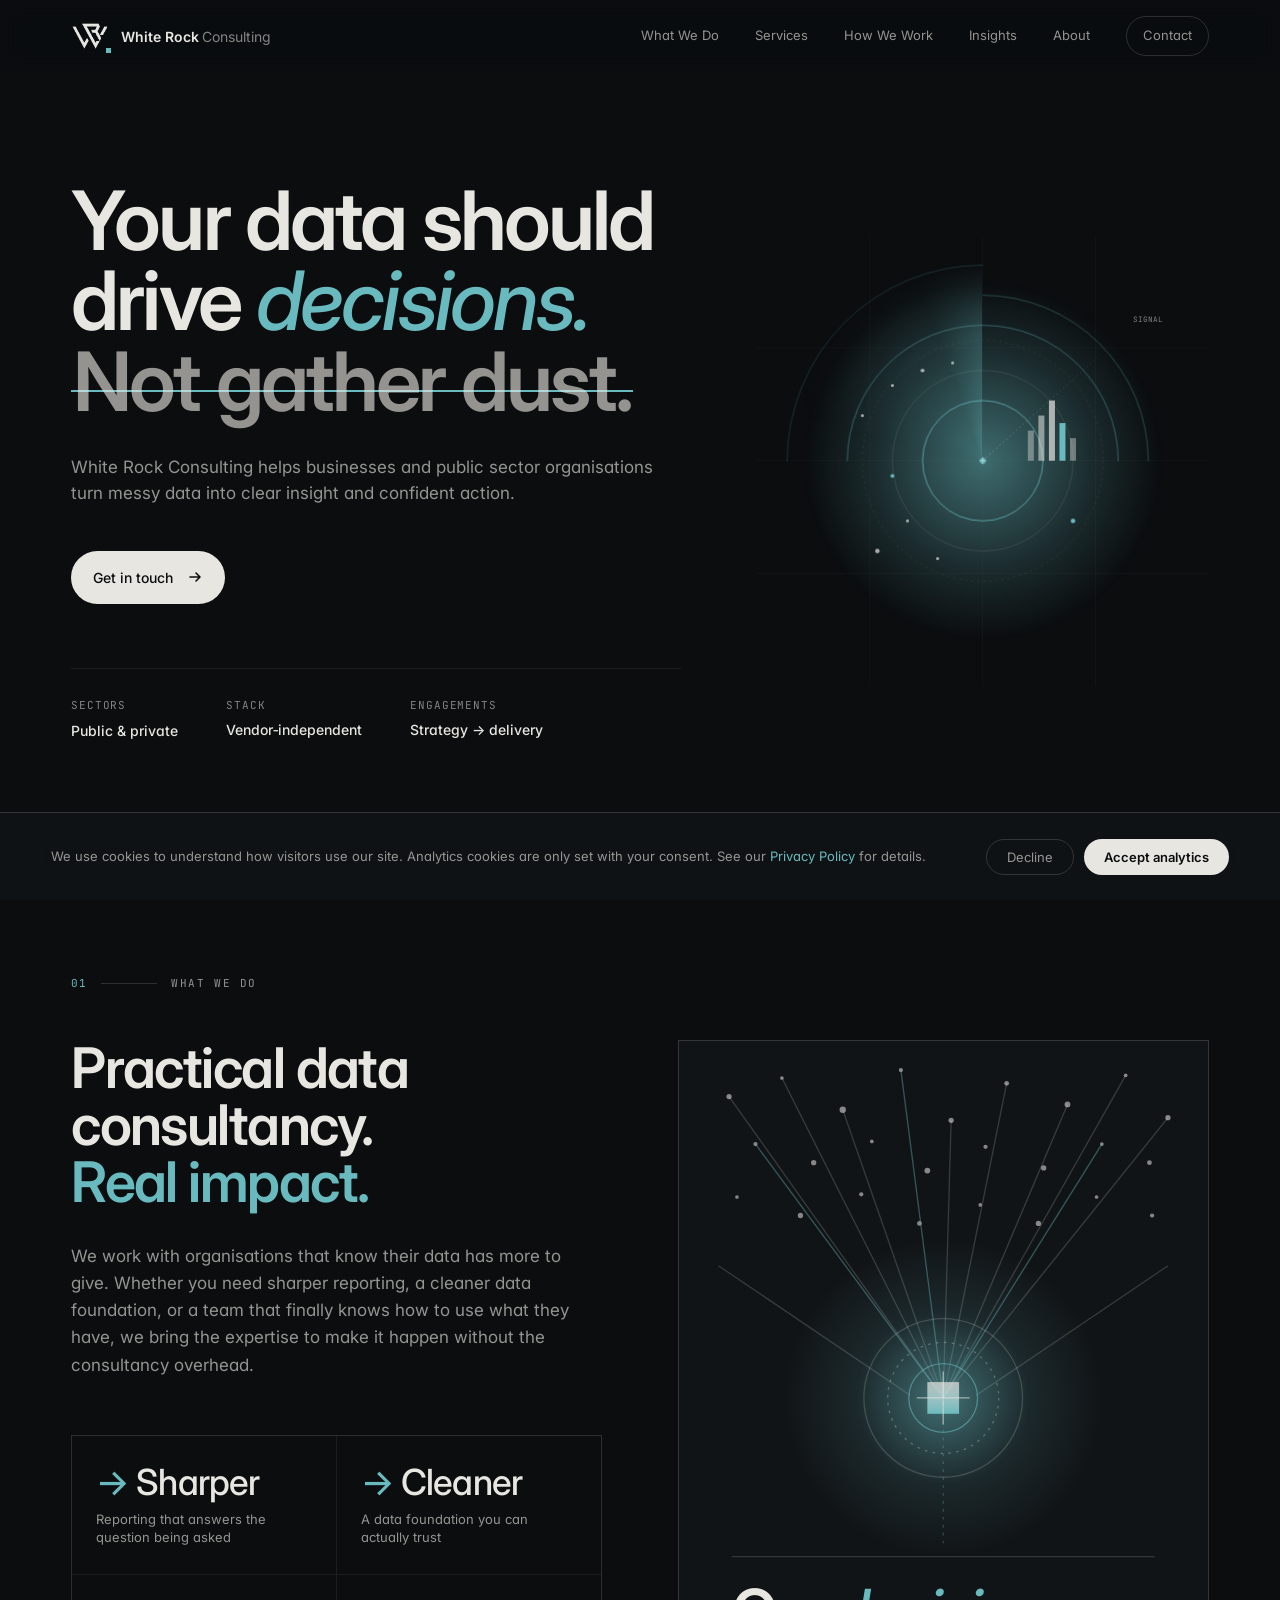
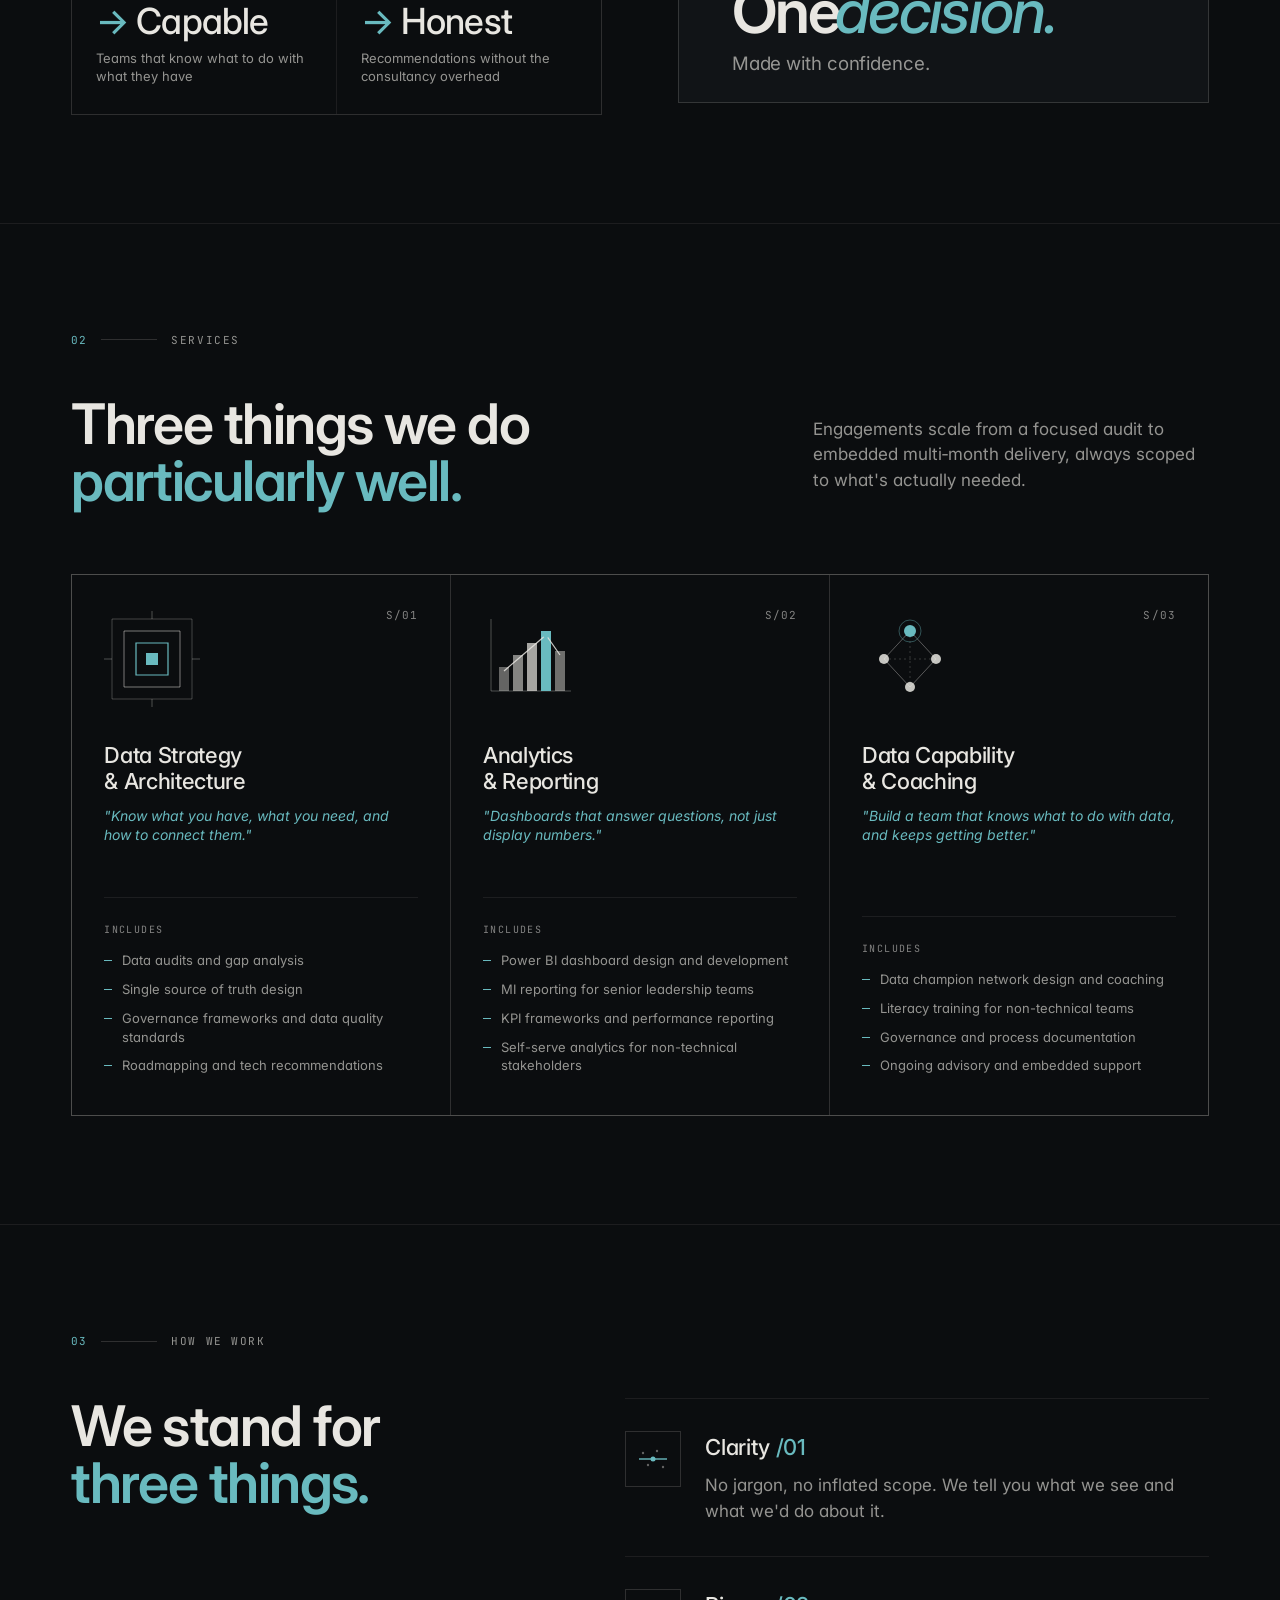
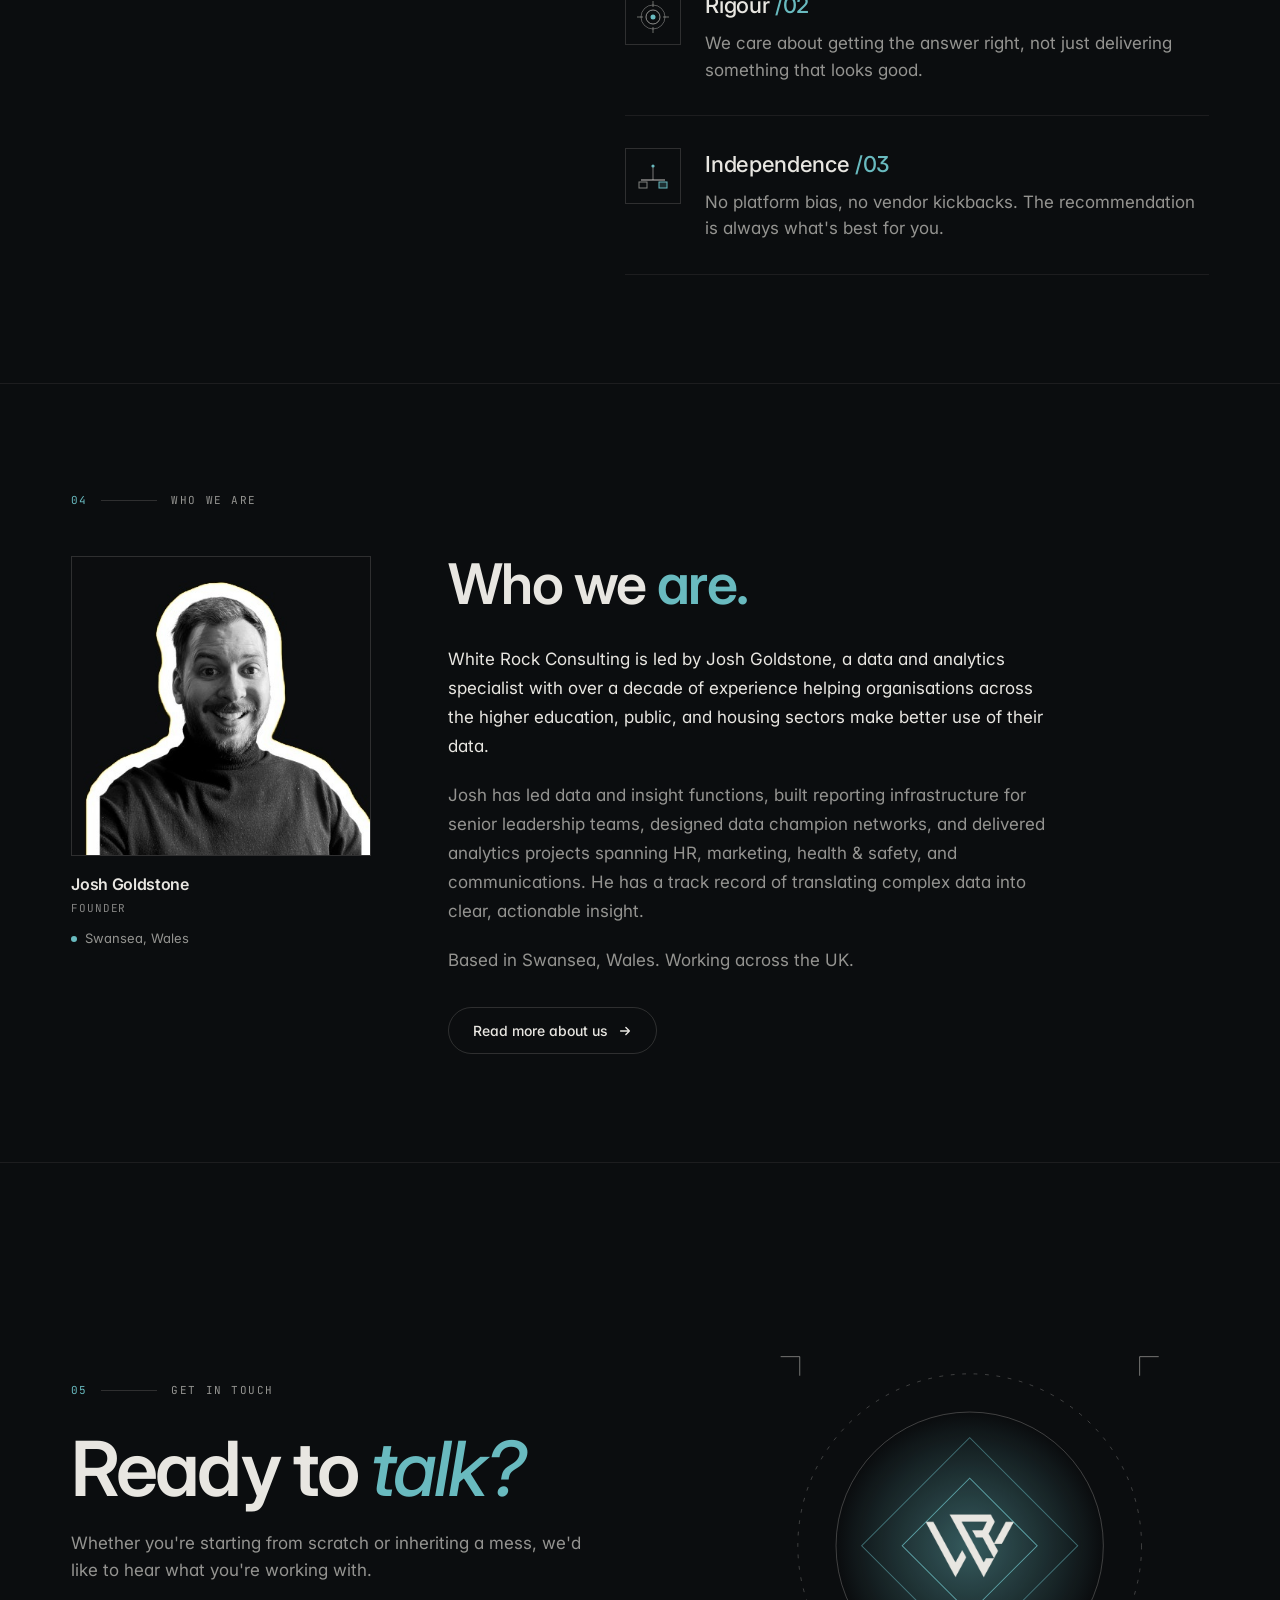
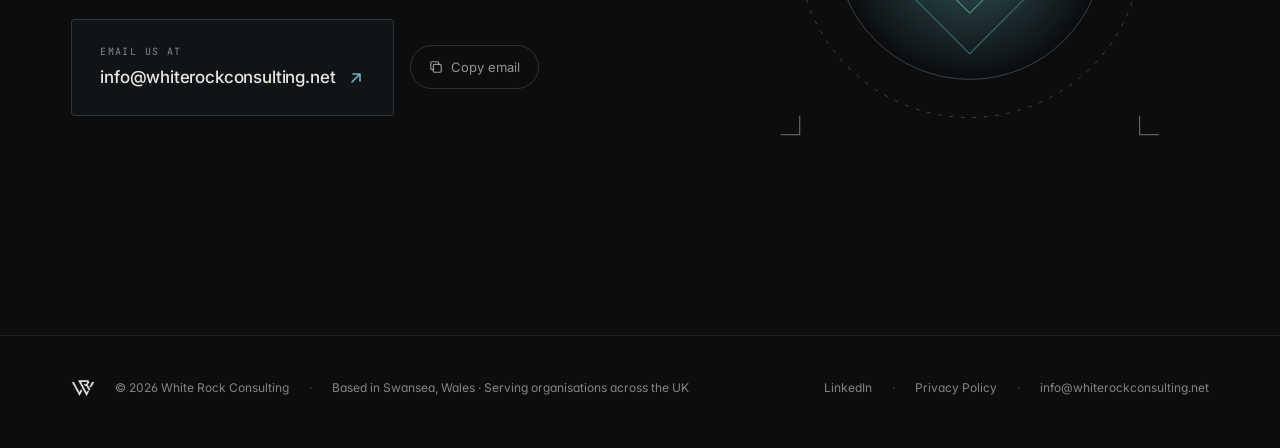
==== commit 34366cf9: "Add motion layer: hero radar, data-flow pulses, scroll reveals, pointer light - Hero: copy rises in " ====
--- a/index.html
+++ b/index.html
@@ -11,6 +11,10 @@
     })();
   </script>
 <meta charset="utf-8">
+<script>
+  // Opt in to the motion layer before first paint, unless the visitor prefers less motion
+  if (!matchMedia('(prefers-reduced-motion: reduce)').matches) document.documentElement.classList.add('motion');
+</script>
 <meta name="google-site-verification" content="YRXdwfObj9e1kT4l8RQ0iouA22xgqPqr0mEOCYYbpSc">
 <meta name="viewport" content="width=device-width, initial-scale=1">
 <title>White Rock Consulting | Data Strategy and Analytics Consultancy | Wales, UK</title>
@@ -43,13 +47,13 @@
       opacity: 0;
       transform: translateY(100%);
       visibility: hidden;
-      transition: opacity 200ms ease-out, transform 320ms cubic-bezier(.2,.7,.2,1), visibility 0s linear 320ms;
+      transition: opacity 200ms ease-out, transform 320ms var(--ease-out), visibility 0s linear 320ms;
     }
     #cookie-banner.show {
       opacity: 1;
       transform: none;
       visibility: visible;
-      transition: opacity 200ms ease-out, transform 320ms cubic-bezier(.2,.7,.2,1), visibility 0s;
+      transition: opacity 200ms ease-out, transform 320ms var(--ease-out), visibility 0s;
     }
     .cookie-inner {
       max-width: 1240px;
@@ -254,7 +258,7 @@
     background-repeat: no-repeat;
     background-position: 0 60%;
     background-size: 0% 2px;
-    animation: strike 1.2s 0.6s cubic-bezier(.2,.7,.2,1) forwards;
+    animation: strike 1.2s 0.6s var(--ease-out) forwards;
     padding: 0 2px;
   }
   @keyframes strike { to { background-size: 100% 2px; } }
@@ -277,7 +281,7 @@
     font-weight: 500;
     font-size: 0.875rem;
   }
-  .hero-cta .arrow { transition: transform 200ms cubic-bezier(.2,.7,.2,1); }
+  .hero-cta .arrow { transition: transform 200ms var(--ease-out); }
   @media (hover: hover) {
     .hero-cta:hover { box-shadow: 0 12px 32px -12px rgba(232,230,225,0.4); }
     .hero-cta:hover .arrow { transform: translateX(4px); }
@@ -611,7 +615,7 @@
     align-items: center;
     gap: 12px;
   }
-  .cta-mail .addr .arrow { color: var(--accent); transition: transform 200ms cubic-bezier(.2,.7,.2,1); }
+  .cta-mail .addr .arrow { color: var(--accent); transition: transform 200ms var(--ease-out); }
   @media (hover: hover) {
     .cta-mail:hover .addr .arrow { transform: translate(4px, -4px); }
   }
@@ -660,7 +664,7 @@
     border-radius: 999px;
   }
   .about-more:hover { border-color: var(--accent-line); background: var(--accent-soft); }
-  .about-more .arrow { transition: transform 200ms cubic-bezier(.2,.7,.2,1); }
+  .about-more .arrow { transition: transform 200ms var(--ease-out); }
   @media (hover: hover) {
     .about-more:hover .arrow { transform: translateX(4px); }
   }
@@ -709,6 +713,7 @@
   }
 </style>
 <link rel="stylesheet" href="/assets/site.css">
+<link rel="stylesheet" href="/assets/motion.css">
 </head>
 <body>
 
@@ -767,6 +772,7 @@
 
     <!-- abstract hero visual: concentric arcs + scatter -->
     <div class="hero-visual" aria-hidden="true">
+      <div class="hv-sweep"></div>
       <svg viewBox="0 0 600 600" preserveAspectRatio="xMidYMid meet">
         <defs>
           <radialGradient id="arcGrad" cx="50%" cy="50%" r="50%">
@@ -781,6 +787,7 @@
         </defs>
 
         <!-- subtle grid -->
+        <g class="hv-layer" data-depth="0.15">
         <g stroke="rgba(232,230,225,0.05)" stroke-width="1">
           <line x1="0" y1="150" x2="600" y2="150"></line>
           <line x1="0" y1="300" x2="600" y2="300"></line>
@@ -789,33 +796,40 @@
           <line x1="300" y1="0" x2="300" y2="600"></line>
           <line x1="450" y1="0" x2="450" y2="600"></line>
         </g>
+        </g>
 
         <!-- glow disk -->
-        <circle cx="300" cy="300" r="240" fill="url(#arcGrad)"></circle>
+        <circle class="hv-glow" cx="300" cy="300" r="240" fill="url(#arcGrad)"></circle>
+
+        <g class="hv-layer" data-depth="0.4">
 
         <!-- concentric arcs, partial sweeps -->
-        <g fill="none" stroke="oklch(0.74 0.08 200)" stroke-linecap="round">
-          <circle cx="300" cy="300" r="80" stroke-opacity="0.85" stroke-width="1.2"></circle>
-          <path d="M120 300 A 180 180 0 0 1 480 300" stroke-opacity="0.6" stroke-width="1"></path>
-          <path d="M300 80 A 220 220 0 0 1 520 300" stroke-opacity="0.45" stroke-width="1"></path>
-          <path d="M40 300 A 260 260 0 0 1 300 40" stroke-opacity="0.3" stroke-width="1"></path>
+        <g class="hv-arcs" fill="none" stroke="oklch(0.74 0.08 200)" stroke-linecap="round">
+          <circle cx="300" cy="300" r="80" stroke-opacity="0.85" stroke-width="1.2" pathLength="1"></circle>
+          <path d="M120 300 A 180 180 0 0 1 480 300" stroke-opacity="0.6" stroke-width="1" pathLength="1"></path>
+          <path d="M300 80 A 220 220 0 0 1 520 300" stroke-opacity="0.45" stroke-width="1" pathLength="1"></path>
+          <path d="M40 300 A 260 260 0 0 1 300 40" stroke-opacity="0.3" stroke-width="1" pathLength="1"></path>
         </g>
         <g fill="none" stroke="rgba(232,230,225,0.18)" stroke-width="1">
-          <circle cx="300" cy="300" r="120"></circle>
-          <circle cx="300" cy="300" r="160" stroke-dasharray="2 6"></circle>
+          <circle class="hv-ring" cx="300" cy="300" r="120"></circle>
+          <circle class="hv-ring hv-spin" cx="300" cy="300" r="160" stroke-dasharray="2 6"></circle>
+        </g>
         </g>
 
         <!-- bar cluster -->
-        <g transform="translate(360, 220)">
+        <g class="hv-layer" data-depth="0.7">
+        <g class="hv-bars" transform="translate(360, 220)">
           <rect x="0" y="40" width="8" height="40" fill="rgba(232,230,225,0.4)"></rect>
           <rect x="14" y="20" width="8" height="60" fill="rgba(232,230,225,0.55)"></rect>
           <rect x="28" y="0" width="8" height="80" fill="rgba(232,230,225,0.7)"></rect>
           <rect x="42" y="30" width="8" height="50" fill="oklch(0.74 0.08 200)"></rect>
           <rect x="56" y="50" width="8" height="30" fill="rgba(232,230,225,0.4)"></rect>
         </g>
-
-        <!-- scatter dots -->
-        <g fill="rgba(232,230,225,0.7)">
+        </g>
+
+        <!-- scatter dots (each pings as the sweep passes; see motion.js) -->
+        <g class="hv-layer" data-depth="1">
+        <g class="hv-dots" fill="rgba(232,230,225,0.7)">
           <circle cx="180" cy="200" r="2"></circle>
           <circle cx="220" cy="180" r="2.5"></circle>
           <circle cx="260" cy="170" r="2"></circle>
@@ -824,10 +838,11 @@
           <circle cx="240" cy="430" r="2"></circle>
           <circle cx="140" cy="240" r="2"></circle>
         </g>
-        <g fill="oklch(0.74 0.08 200)">
-          <circle cx="300" cy="300" r="4"></circle>
+        <g class="hv-dots" fill="oklch(0.74 0.08 200)">
+          <circle class="hv-core" cx="300" cy="300" r="4"></circle>
           <circle cx="420" cy="380" r="3"></circle>
           <circle cx="180" cy="320" r="2.5"></circle>
+        </g>
         </g>
 
         <!-- crosshair -->
@@ -837,8 +852,10 @@
         </g>
 
         <!-- diagonal connecting line -->
+        <g class="hv-layer hv-signal" data-depth="0.55">
         <line x1="300" y1="300" x2="500" y2="120" stroke="url(#lineFade)" stroke-width="1" stroke-dasharray="2 4"></line>
         <text x="500" y="115" font-family="JetBrains Mono, monospace" font-size="10" fill="rgba(232,230,225,0.55)">SIGNAL</text>
+        </g>
       </svg>
     </div>
   </div>
@@ -908,8 +925,8 @@
             <circle cx="316" cy="118" r="1.4"></circle><circle cx="358" cy="132" r="1.6"></circle>
           </g>
 
-          <!-- Converging lines: data being filtered/processed -->
-          <g stroke="rgba(232,230,225,0.18)" stroke-width="1" fill="none">
+          <!-- Converging lines: data being filtered/processed (pulses travel along them; see motion.js) -->
+          <g class="flow-lines" stroke="rgba(232,230,225,0.18)" stroke-width="1" fill="none">
             <line x1="38" y1="42" x2="200" y2="270"></line>
             <line x1="124" y1="52" x2="200" y2="270"></line>
             <line x1="206" y1="60" x2="200" y2="270"></line>
@@ -919,7 +936,7 @@
             <line x1="248" y1="32" x2="200" y2="270"></line>
             <line x1="338" y1="26" x2="200" y2="270"></line>
           </g>
-          <g stroke="oklch(0.74 0.08 200 / 0.4)" stroke-width="1" fill="none">
+          <g class="flow-lines" stroke="oklch(0.74 0.08 200 / 0.4)" stroke-width="1" fill="none">
             <line x1="168" y1="22" x2="200" y2="270"></line>
             <line x1="58" y1="78" x2="200" y2="270"></line>
             <line x1="320" y1="78" x2="200" y2="270"></line>
@@ -943,7 +960,7 @@
 
           <!-- THE single insight: bold focal mark -->
           <g>
-            <rect x="188" y="258" width="24" height="24" fill="url(#condense)"></rect>
+            <rect class="flow-target" x="188" y="258" width="24" height="24" fill="url(#condense)"></rect>
             <line x1="180" y1="270" x2="220" y2="270" stroke="#E8E6E1" stroke-width="1" stroke-opacity="0.6"></line>
             <line x1="200" y1="250" x2="200" y2="290" stroke="#E8E6E1" stroke-width="1" stroke-opacity="0.6"></line>
           </g>
@@ -986,14 +1003,14 @@
         <div class="service-mark">
           <!-- abstract: nested rectangles = architecture -->
           <svg viewBox="0 0 96 96" fill="none">
-            <rect x="8" y="8" width="80" height="80" stroke="rgba(232,230,225,0.25)" stroke-width="1"></rect>
-            <rect x="20" y="20" width="56" height="56" stroke="rgba(232,230,225,0.5)" stroke-width="1"></rect>
-            <rect x="32" y="32" width="32" height="32" stroke="oklch(0.74 0.08 200)" stroke-width="1.2"></rect>
+            <rect x="8" y="8" width="80" height="80" pathLength="1" stroke="rgba(232,230,225,0.25)" stroke-width="1"></rect>
+            <rect x="20" y="20" width="56" height="56" pathLength="1" stroke="rgba(232,230,225,0.5)" stroke-width="1"></rect>
+            <rect x="32" y="32" width="32" height="32" pathLength="1" stroke="oklch(0.74 0.08 200)" stroke-width="1.2"></rect>
             <rect x="42" y="42" width="12" height="12" fill="oklch(0.74 0.08 200)"></rect>
-            <line x1="0" y1="48" x2="8" y2="48" stroke="rgba(232,230,225,0.3)"></line>
-            <line x1="88" y1="48" x2="96" y2="48" stroke="rgba(232,230,225,0.3)"></line>
-            <line x1="48" y1="0" x2="48" y2="8" stroke="rgba(232,230,225,0.3)"></line>
-            <line x1="48" y1="88" x2="48" y2="96" stroke="rgba(232,230,225,0.3)"></line>
+            <line x1="0" y1="48" x2="8" y2="48" pathLength="1" stroke="rgba(232,230,225,0.3)"></line>
+            <line x1="88" y1="48" x2="96" y2="48" pathLength="1" stroke="rgba(232,230,225,0.3)"></line>
+            <line x1="48" y1="0" x2="48" y2="8" pathLength="1" stroke="rgba(232,230,225,0.3)"></line>
+            <line x1="48" y1="88" x2="48" y2="96" pathLength="1" stroke="rgba(232,230,225,0.3)"></line>
           </svg>
         </div>
         <h3 class="service-title">Data Strategy<br>&amp; Architecture</h3>
@@ -1015,14 +1032,14 @@
         <div class="service-mark">
           <!-- abstract: bars + line = analytics -->
           <svg viewBox="0 0 96 96" fill="none">
-            <line x1="8" y1="80" x2="88" y2="80" stroke="rgba(232,230,225,0.3)"></line>
-            <line x1="8" y1="8" x2="8" y2="80" stroke="rgba(232,230,225,0.3)"></line>
+            <line x1="8" y1="80" x2="88" y2="80" pathLength="1" stroke="rgba(232,230,225,0.3)"></line>
+            <line x1="8" y1="8" x2="8" y2="80" pathLength="1" stroke="rgba(232,230,225,0.3)"></line>
             <rect x="16" y="56" width="10" height="24" fill="rgba(232,230,225,0.4)"></rect>
             <rect x="30" y="44" width="10" height="36" fill="rgba(232,230,225,0.55)"></rect>
             <rect x="44" y="32" width="10" height="48" fill="rgba(232,230,225,0.7)"></rect>
             <rect x="58" y="20" width="10" height="60" fill="oklch(0.74 0.08 200)"></rect>
             <rect x="72" y="40" width="10" height="40" fill="rgba(232,230,225,0.45)"></rect>
-            <polyline points="21,60 35,48 49,36 63,24 77,44" stroke="rgba(232,230,225,0.85)" stroke-width="1.2" fill="none"></polyline>
+            <polyline points="21,60 35,48 49,36 63,24 77,44" pathLength="1" stroke="rgba(232,230,225,0.85)" stroke-width="1.2" fill="none"></polyline>
             <circle cx="63" cy="24" r="3" fill="oklch(0.74 0.08 200)"></circle>
           </svg>
         </div>
@@ -1045,17 +1062,17 @@
         <div class="service-mark">
           <!-- abstract: connected nodes = capability network -->
           <svg viewBox="0 0 96 96" fill="none">
-            <line x1="48" y1="20" x2="22" y2="48" stroke="rgba(232,230,225,0.35)"></line>
-            <line x1="48" y1="20" x2="74" y2="48" stroke="rgba(232,230,225,0.35)"></line>
-            <line x1="22" y1="48" x2="48" y2="76" stroke="rgba(232,230,225,0.35)"></line>
-            <line x1="74" y1="48" x2="48" y2="76" stroke="rgba(232,230,225,0.35)"></line>
+            <line x1="48" y1="20" x2="22" y2="48" pathLength="1" stroke="rgba(232,230,225,0.35)"></line>
+            <line x1="48" y1="20" x2="74" y2="48" pathLength="1" stroke="rgba(232,230,225,0.35)"></line>
+            <line x1="22" y1="48" x2="48" y2="76" pathLength="1" stroke="rgba(232,230,225,0.35)"></line>
+            <line x1="74" y1="48" x2="48" y2="76" pathLength="1" stroke="rgba(232,230,225,0.35)"></line>
             <line x1="22" y1="48" x2="74" y2="48" stroke="rgba(232,230,225,0.2)" stroke-dasharray="2 3"></line>
             <line x1="48" y1="20" x2="48" y2="76" stroke="rgba(232,230,225,0.2)" stroke-dasharray="2 3"></line>
             <circle cx="48" cy="20" r="6" fill="oklch(0.74 0.08 200)"></circle>
             <circle cx="22" cy="48" r="5" fill="rgba(232,230,225,0.85)"></circle>
             <circle cx="74" cy="48" r="5" fill="rgba(232,230,225,0.85)"></circle>
             <circle cx="48" cy="76" r="5" fill="rgba(232,230,225,0.85)"></circle>
-            <circle cx="48" cy="20" r="11" stroke="oklch(0.74 0.08 200 / 0.4)" fill="none"></circle>
+            <circle cx="48" cy="20" r="11" pathLength="1" stroke="oklch(0.74 0.08 200 / 0.4)" fill="none"></circle>
           </svg>
         </div>
         <h3 class="service-title">Data Capability<br>&amp; Coaching</h3>
@@ -1211,7 +1228,7 @@
 
         <!-- rotating ring of dashes -->
         <g stroke="rgba(232,230,225,0.25)" stroke-width="1" fill="none">
-          <circle cx="250" cy="250" r="180" stroke-dasharray="4 8"></circle>
+          <circle class="cta-spin" cx="250" cy="250" r="180" stroke-dasharray="4 8"></circle>
           <circle cx="250" cy="250" r="140"></circle>
         </g>
 
@@ -1225,11 +1242,11 @@
         <image href="/images/logo.png" x="200" y="200" width="100" height="100" preserveAspectRatio="xMidYMid meet"></image>
 
         <!-- corner ticks -->
-        <g stroke="rgba(232,230,225,0.5)" stroke-width="1" fill="none">
-          <path d="M70 70 L 90 70 L 90 90"></path>
-          <path d="M430 70 L 410 70 L 410 90"></path>
-          <path d="M70 430 L 90 430 L 90 410"></path>
-          <path d="M430 430 L 410 430 L 410 410"></path>
+        <g class="cta-ticks" stroke="rgba(232,230,225,0.5)" stroke-width="1" fill="none">
+          <path class="tl" d="M70 70 L 90 70 L 90 90"></path>
+          <path class="tr" d="M430 70 L 410 70 L 410 90"></path>
+          <path class="bl" d="M70 430 L 90 430 L 90 410"></path>
+          <path class="br" d="M430 430 L 410 430 L 410 410"></path>
         </g>
 
         <!-- coordinate labels removed -->
@@ -1341,4 +1358,5 @@
     })();
   </script>
 <script src="/assets/site.js" defer></script>
+<script src="/assets/motion.js" defer></script>
 </body></html>
--- a/assets/site.css
+++ b/assets/site.css
@@ -6,7 +6,8 @@
 :root {
   /* 0.38 measured ~3:1 on --bg; 0.55 clears WCAG AA (4.5:1) for small text */
   --fg-faint: rgba(232, 230, 225, 0.55);
-  --ease-out: cubic-bezier(.2, .7, .2, 1);
+  --ease-out: cubic-bezier(0.23, 1, 0.32, 1);
+  --ease-in-out: cubic-bezier(0.77, 0, 0.175, 1);
   --glass: rgba(11, 13, 15, 0.72);
   --glass-thick: rgba(17, 20, 23, 0.86);
 }
--- a/assets/motion.css
+++ b/assets/motion.css
@@ -0,0 +1,213 @@
+/* ─────────────────────────────────────────────────────────────
+   Motion layer — marketing-page motion only.
+   First load and first scroll; nothing here touches a control
+   people use repeatedly. Everything that moves is gated on
+   html.motion, which an inline <head> script sets unless the
+   visitor prefers reduced motion. Without it the page is static.
+   ───────────────────────────────────────────────────────────── */
+
+@property --mx { syntax: "<length>"; inherits: false; initial-value: -999px; }
+@property --my { syntax: "<length>"; inherits: false; initial-value: -999px; }
+
+:root {
+  --sweep: 8s;          /* one radar revolution; motion.js times the pings to it */
+  --sweep-delay: 1.6s;  /* starts once the hero has drawn itself */
+}
+
+@keyframes wrc-rise {
+  from { opacity: 0; transform: translateY(18px); filter: blur(6px); }
+  to   { opacity: 1; transform: none; filter: none; }
+}
+@keyframes wrc-draw { to { stroke-dashoffset: 0; } }
+@keyframes wrc-in   { from { opacity: 0; } }
+@keyframes wrc-pop  { from { opacity: 0; transform: scale(0.6); } }
+@keyframes wrc-grow { from { opacity: 0; transform: scaleY(0.05); } }
+@keyframes wrc-spin { to { transform: rotate(360deg); } }
+@keyframes wrc-ping {
+  0%   { opacity: 0.9; transform: scale(1); }
+  30%  { opacity: 0;   transform: scale(4); }
+  100% { opacity: 0;   transform: scale(4); }
+}
+@keyframes wrc-flow { to { stroke-dashoffset: -1; } }
+
+/* ───────── hero: copy rises in, staggered ───────── */
+.motion .hero-grid > div:first-child > * {
+  animation: wrc-rise 900ms var(--ease-out) both;
+}
+.motion .hero-grid > div:first-child > :nth-child(1) { animation-delay: 80ms; }
+.motion .hero-grid > div:first-child > :nth-child(2) { animation-delay: 180ms; }
+.motion .hero-grid > div:first-child > :nth-child(3) { animation-delay: 260ms; }
+.motion .hero-grid > div:first-child > :nth-child(4) { animation-delay: 340ms; }
+.motion h1.hero-title .strike { animation-delay: 1s; }
+
+/* ───────── hero visual: draws itself, then the sweep starts ───────── */
+.hv-sweep { display: none; }
+
+.motion .hero-visual { container-type: size; }
+.motion .hv-glow { animation: wrc-in 1200ms ease-out both; }
+
+.motion .hv-arcs > * {
+  stroke-dasharray: 1;
+  stroke-dashoffset: 1;
+  animation: wrc-draw 1400ms var(--ease-in-out) forwards;
+}
+.motion .hv-arcs > :nth-child(1) { animation-delay: 150ms; }
+.motion .hv-arcs > :nth-child(2) { animation-delay: 300ms; }
+.motion .hv-arcs > :nth-child(3) { animation-delay: 450ms; }
+.motion .hv-arcs > :nth-child(4) { animation-delay: 600ms; }
+
+.motion .hv-ring { animation: wrc-in 800ms ease-out 400ms both; }
+.motion .hv-spin {
+  transform-box: fill-box;
+  transform-origin: center;
+  animation: wrc-in 800ms ease-out 400ms both, wrc-spin 90s linear infinite;
+}
+
+.motion .hv-bars rect {
+  transform-box: fill-box;
+  transform-origin: bottom;
+  animation: wrc-grow 700ms var(--ease-out) both;
+}
+.motion .hv-bars rect:nth-child(1) { animation-delay: 700ms; }
+.motion .hv-bars rect:nth-child(2) { animation-delay: 760ms; }
+.motion .hv-bars rect:nth-child(3) { animation-delay: 820ms; }
+.motion .hv-bars rect:nth-child(4) { animation-delay: 880ms; }
+.motion .hv-bars rect:nth-child(5) { animation-delay: 940ms; }
+
+.motion .hv-dots circle:not(.hv-ping) {
+  transform-box: fill-box;
+  transform-origin: center;
+  animation: wrc-pop 500ms var(--ease-out) both;
+  animation-delay: calc(900ms + var(--i, 0) * 50ms);
+}
+.motion .hv-signal { animation: wrc-in 600ms ease-out 1400ms both; }
+
+/* Radar sweep: conic wedge with a crisp leading edge at 12 o'clock */
+.motion .hv-sweep {
+  display: block;
+  position: absolute;
+  inset: 0;
+  margin: auto;
+  width: min(100cqw, 100cqh);
+  height: min(100cqw, 100cqh);
+  border-radius: 50%;
+  pointer-events: none;
+  background: conic-gradient(
+    from 0deg,
+    transparent 0deg 280deg,
+    oklch(0.74 0.08 200 / 0.10) 340deg,
+    oklch(0.74 0.08 200 / 0.30) 360deg
+  );
+  -webkit-mask: radial-gradient(closest-side, #000 55%, transparent 88%);
+  mask: radial-gradient(closest-side, #000 55%, transparent 88%);
+  animation:
+    wrc-in 900ms ease-out var(--sweep-delay) both,
+    wrc-spin var(--sweep) linear var(--sweep-delay) infinite;
+}
+
+/* Each dot pings as the leading edge passes it (delays set in motion.js) */
+.hv-ping { display: none; }
+.motion .hv-ping {
+  display: inline;
+  fill: none;
+  stroke: oklch(0.74 0.08 200);
+  stroke-width: 0.6;
+  opacity: 0;
+  transform-box: fill-box;
+  transform-origin: center;
+  animation: wrc-ping var(--sweep) var(--ease-out) infinite;
+}
+
+/* ───────── "what we do": pulses of data flow into the insight ───────── */
+.motion .flow-pulse {
+  stroke: oklch(0.74 0.08 200);
+  stroke-width: 1.6;
+  stroke-linecap: round;
+  stroke-dasharray: 0.05 1.5;
+  stroke-dashoffset: 0.05;
+  animation: wrc-flow 3s linear infinite;
+}
+
+/* Loops stop while they're off screen; they resume in sync */
+.motion .is-paused .hv-sweep,
+.motion .is-paused .hv-ping,
+.motion .is-paused .hv-spin,
+.motion .is-paused .flow-pulse,
+.motion .is-paused .cta-spin { animation-play-state: paused; }
+
+/* ───────── scroll reveal (fires once) ───────── */
+.motion [data-reveal] {
+  opacity: 0;
+  transform: translateY(24px);
+  transition:
+    opacity 700ms var(--ease-out),
+    transform 900ms var(--ease-out);
+  transition-delay: calc(var(--i, 0) * 70ms);
+}
+.motion [data-reveal].is-visible { opacity: 1; transform: none; }
+
+/* Section rule draws across as its label arrives */
+.motion .sec-label[data-reveal] .line {
+  transform: scaleX(0);
+  transform-origin: left;
+  transition: transform 900ms var(--ease-out) 150ms;
+}
+.motion .sec-label.is-visible .line { transform: none; }
+
+/* Service marks draw themselves in */
+.motion .service[data-reveal] .service-mark [stroke]:not([stroke-dasharray]) {
+  stroke-dasharray: 1;
+  stroke-dashoffset: 1;
+}
+/* Strokes are matched by [stroke], not [pathLength]: attribute selectors
+   lowercase to [pathlength], which does not match camel-case SVG attributes */
+.motion .service.is-visible .service-mark [stroke]:not([stroke-dasharray]) {
+  animation: wrc-draw 1200ms var(--ease-in-out) forwards;
+  animation-delay: calc(var(--i, 0) * 70ms + 250ms);
+}
+.motion .service[data-reveal] .service-mark :is(rect, circle):not([stroke]) {
+  opacity: 0;
+  transform: scale(0.6);
+  transform-box: fill-box;
+  transform-origin: center;
+  transition: opacity 500ms var(--ease-out), transform 600ms var(--ease-out);
+  transition-delay: calc(var(--i, 0) * 70ms + 700ms);
+}
+.motion .service[data-reveal] .service-mark rect[width="10"] { transform: scaleY(0.05); transform-origin: bottom; }
+.motion .service.is-visible .service-mark :is(rect, circle):not([stroke]) { opacity: 1; transform: none; }
+
+/* Contact: corner brackets lock on, ring turns slowly */
+.motion .cta-visual[data-reveal] .cta-ticks path {
+  opacity: 0;
+  transition: transform 800ms var(--ease-out) 300ms, opacity 500ms ease-out 300ms;
+}
+.motion .cta-visual[data-reveal] .cta-ticks .tl { transform: translate(-18px, -18px); }
+.motion .cta-visual[data-reveal] .cta-ticks .tr { transform: translate(18px, -18px); }
+.motion .cta-visual[data-reveal] .cta-ticks .bl { transform: translate(-18px, 18px); }
+.motion .cta-visual[data-reveal] .cta-ticks .br { transform: translate(18px, 18px); }
+.motion .cta-visual.is-visible .cta-ticks path { opacity: 1; transform: none; }
+.motion .cta-spin {
+  transform-box: fill-box;
+  transform-origin: center;
+  animation: wrc-spin 120s linear infinite;
+}
+
+/* ───────── pointer light (fine pointers only; not motion, so not gated) ─────────
+   Grid seams glow around the cursor. Coordinates are set on the grid
+   itself and don't inherit, so children never recalculate. */
+@media (hover: hover) and (pointer: fine) {
+  .services, .wwd-marks, .posts-grid {
+    background-image: radial-gradient(
+      280px circle at var(--mx) var(--my),
+      oklch(0.74 0.08 200 / 0.6),
+      transparent 70%
+    );
+  }
+  .post-card, .post-card:hover {
+    background-image: radial-gradient(
+      420px circle at var(--mx) var(--my),
+      oklch(0.74 0.08 200 / 0.07),
+      transparent 70%
+    );
+  }
+}
